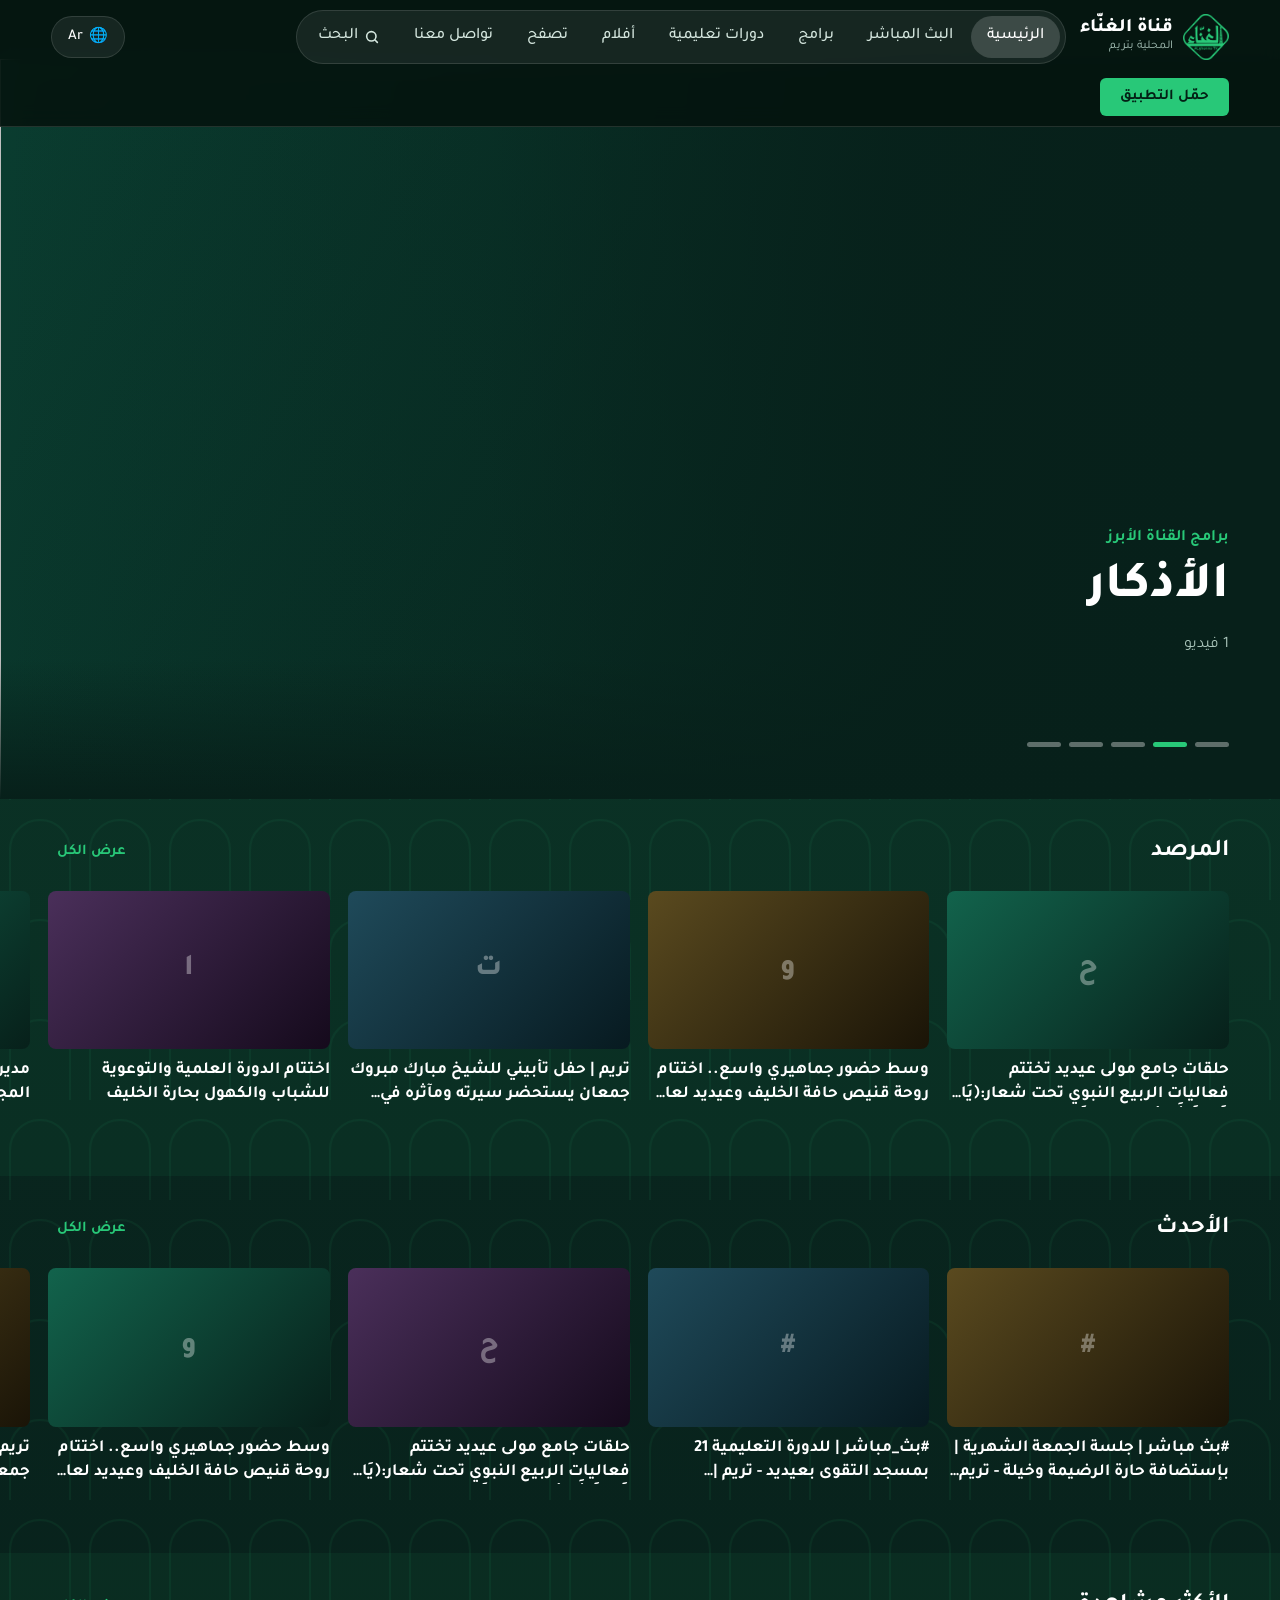
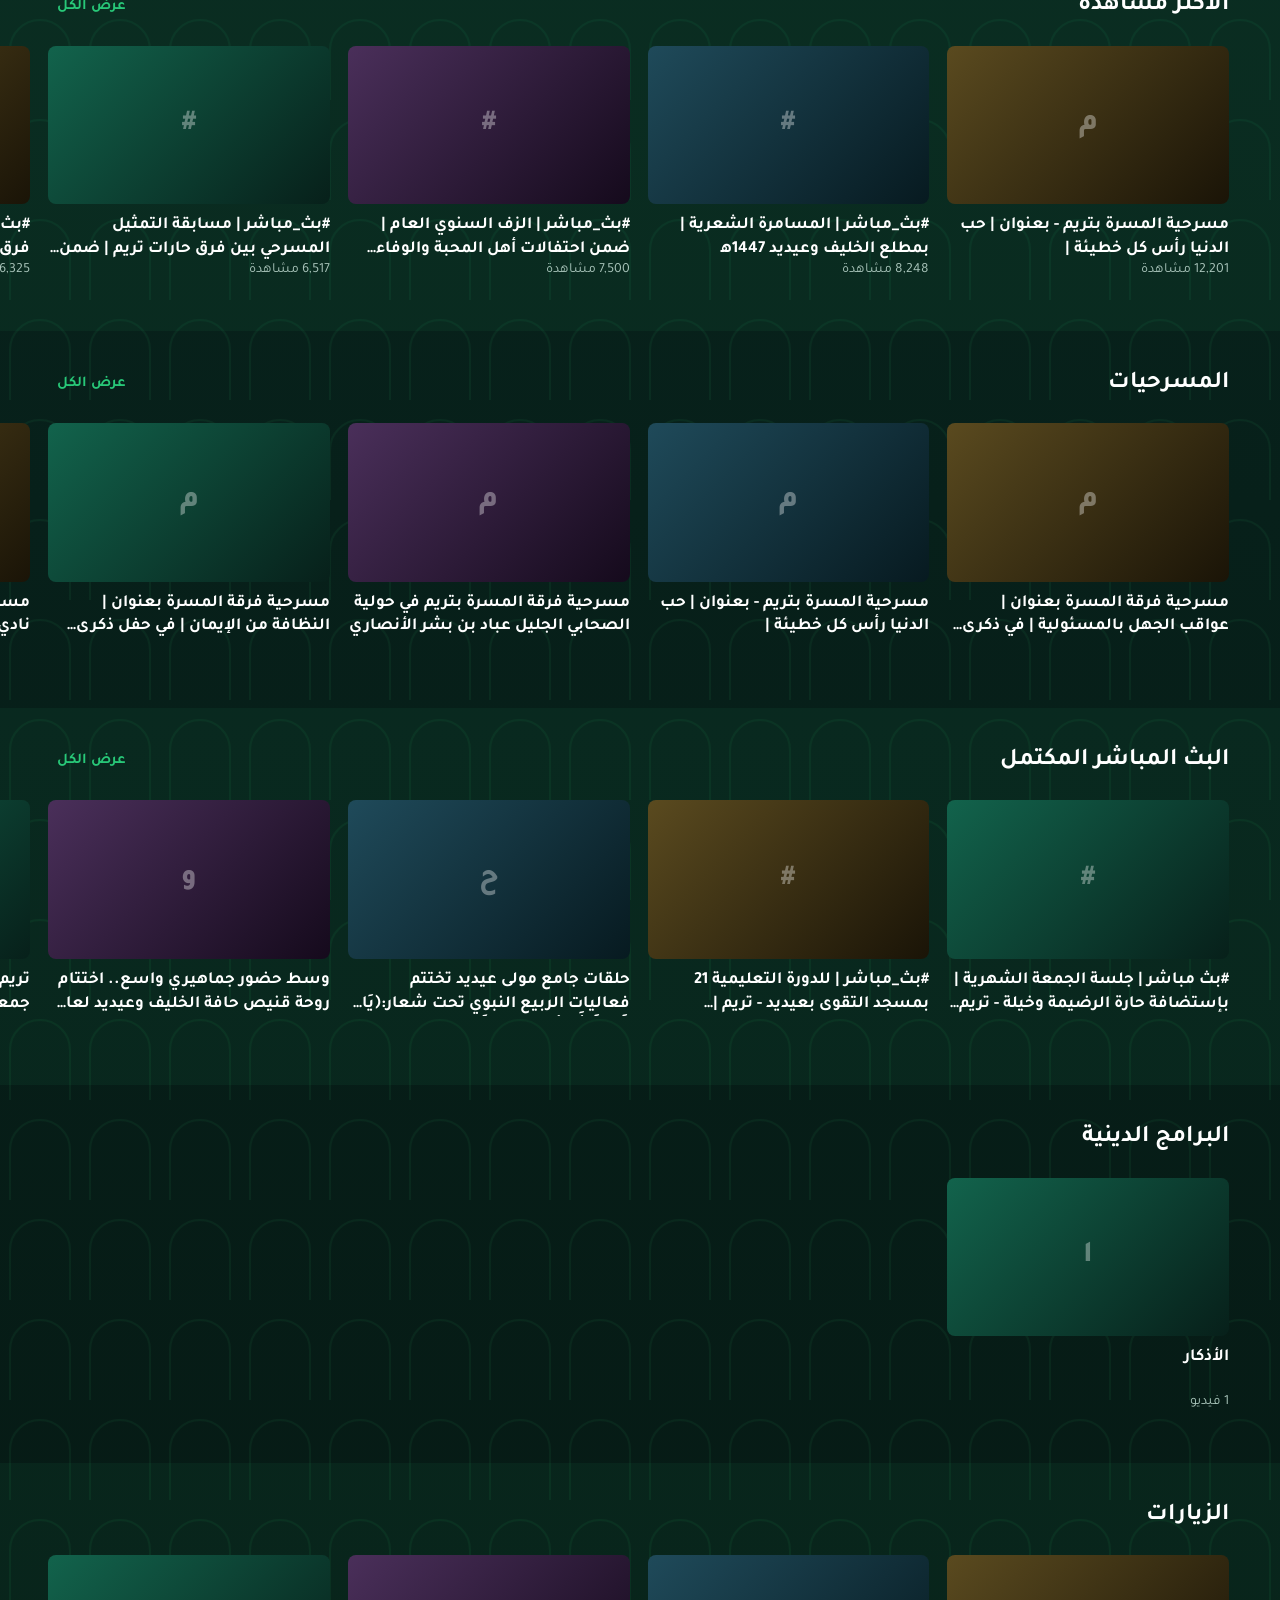
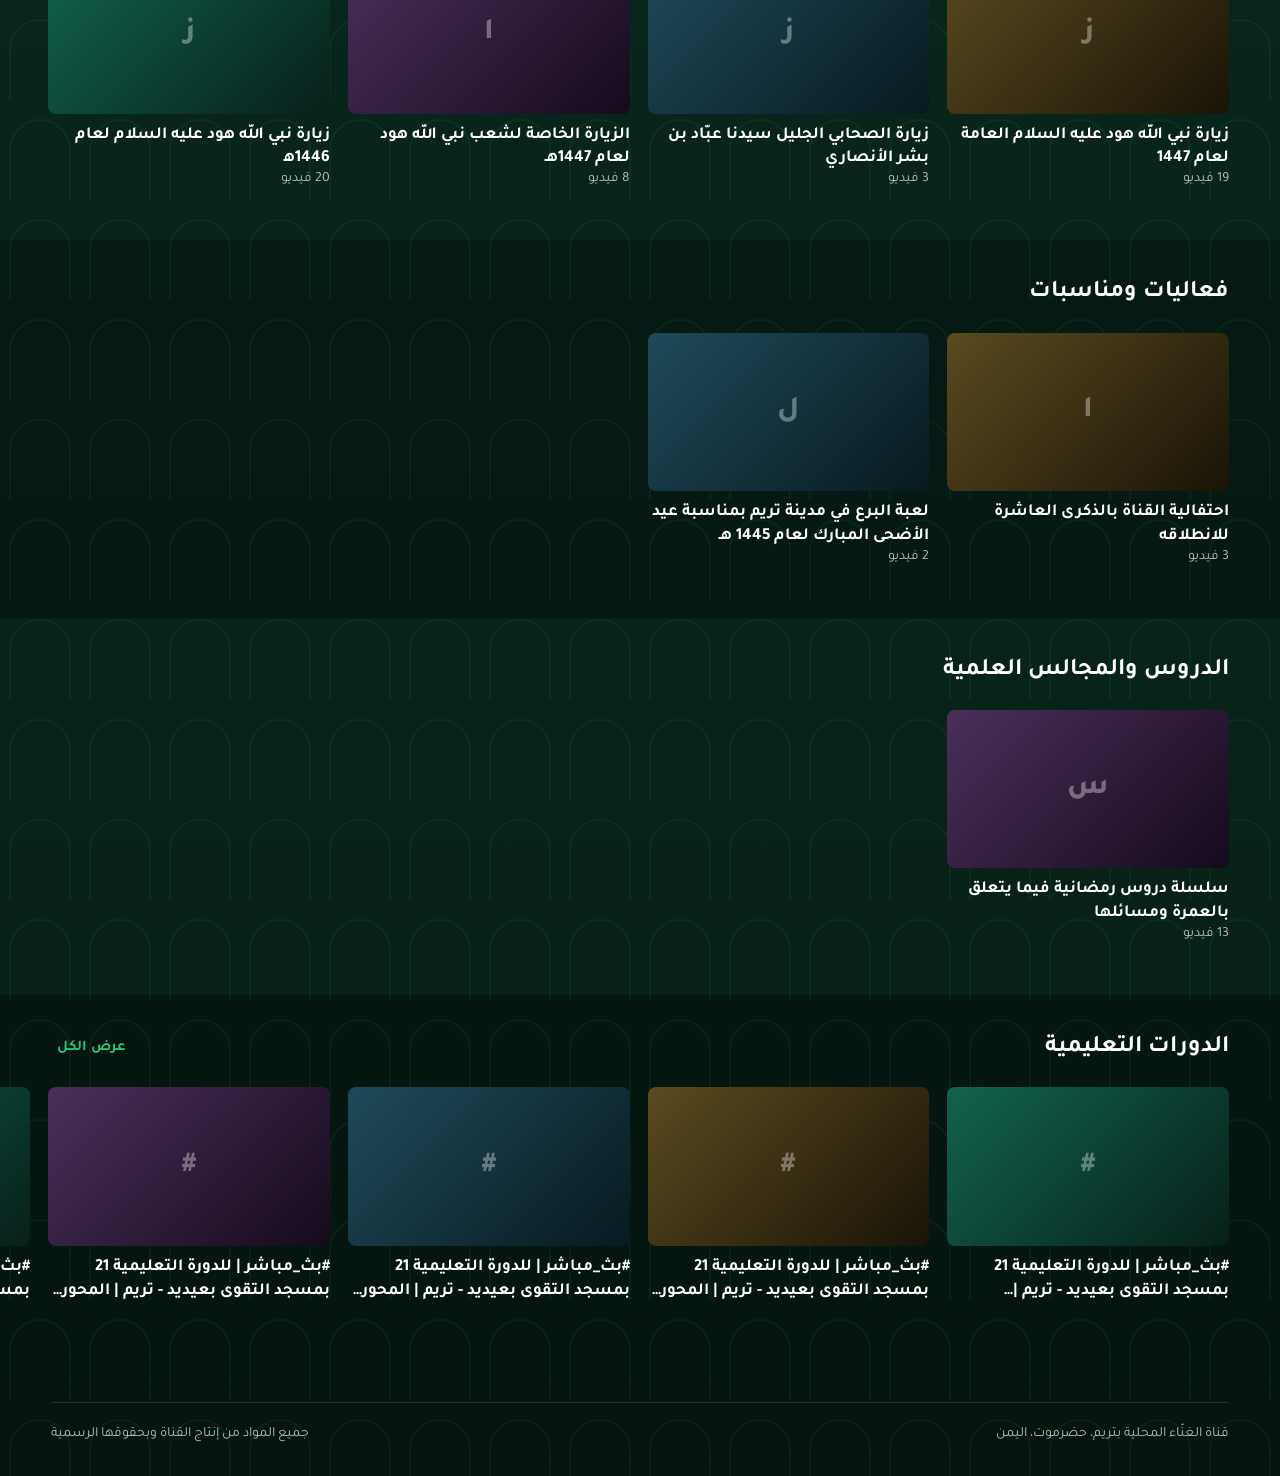
==== index.html @ 799c09f2 "Sync YouTube playlists" ====
<!DOCTYPE html>
<html lang="ar" dir="rtl">
<head>
<meta charset="utf-8">
<meta name="viewport" content="width=device-width, initial-scale=1, viewport-fit=cover">
<title>قناة الغنّاء المحلية بتريم | ياتريم وأهلها | Alghanna TV</title>
<meta name="description" content="الموقع الرسمي لقناة الغنّاء المحلية بتريم (Alghanna TV / alghannatv): بث مباشر ودروس ومجالس علمية وفعاليات من مدينة تريم بحضرموت، مع برنامج المرصد الأسبوعي وبرامج ودورات تعليمية وأفلام. ياتريم وأهلها.">
<meta name="keywords" content="قناة الغنّاء, قناة الغناء, الغناء, قناة الغنّاء المحلية بتريم, قناة الغناء المحلية بتريم, قناة الغناء المحلية, قناة تريم, تريم, ياتريم وأهلها, alghanna, alghannatv, Alghanna TV, tarim, tareem, Tarim Yemen, Hadramout">
<meta name="robots" content="index, follow, max-image-preview:large">
<meta name="theme-color" content="#07201a">
<link rel="canonical" href="https://alghanna-tv.pages.dev/">
<link rel="icon" type="image/png" href="favicon.png">
<link rel="apple-touch-icon" href="favicon.png">
 <link rel="manifest" href="manifest.webmanifest"><script>if("serviceWorker"in navigator)addEventListener("load",()=>navigator.serviceWorker.register("OneSignalSDKWorker.js").catch(()=>{}));</script>
<meta property="og:type" content="website"><meta property="og:site_name" content="قناة الغنّاء المحلية بتريم">
<meta property="og:title" content="قناة الغنّاء المحلية بتريم | ياتريم وأهلها | Alghanna TV"><meta property="og:description" content="الموقع الرسمي لقناة الغنّاء المحلية بتريم (Alghanna TV / alghannatv): بث مباشر ودروس ومجالس علمية وفعاليات من مدينة تريم بحضرموت، مع برنامج المرصد الأسبوعي وبرامج ودورات تعليمية وأفلام. ياتريم وأهلها.">
<meta property="og:url" content="https://alghanna-tv.pages.dev/"><meta property="og:image" content="https://alghanna-tv.pages.dev/og-image.png"><meta property="og:locale" content="ar_AR">
<meta name="twitter:card" content="summary_large_image"><meta name="twitter:title" content="قناة الغنّاء المحلية بتريم | ياتريم وأهلها | Alghanna TV"><meta name="twitter:description" content="الموقع الرسمي لقناة الغنّاء المحلية بتريم (Alghanna TV / alghannatv): بث مباشر ودروس ومجالس علمية وفعاليات من مدينة تريم بحضرموت، مع برنامج المرصد الأسبوعي وبرامج ودورات تعليمية وأفلام. ياتريم وأهلها."><meta name="twitter:image" content="https://alghanna-tv.pages.dev/og-image.png">
<script type="application/ld+json">{"@context": "https://schema.org", "@graph": [{"@type": "WebSite", "@id": "https://alghanna-tv.pages.dev/#site", "url": "https://alghanna-tv.pages.dev/", "name": "قناة الغنّاء المحلية بتريم", "alternateName": ["قناة الغناء", "قناة الغناء المحلية بتريم", "قناة الغنّاء", "Alghanna TV", "alghannatv", "alghanna", "قناة تريم"], "inLanguage": ["ar", "en", "id"]}, {"@type": "Organization", "@id": "https://alghanna-tv.pages.dev/#org", "name": "قناة الغنّاء المحلية بتريم", "alternateName": ["Alghanna TV", "alghannatv"], "url": "https://alghanna-tv.pages.dev/", "logo": "https://alghanna-tv.pages.dev/favicon.png", "description": "الموقع الرسمي لقناة الغنّاء المحلية بتريم (Alghanna TV / alghannatv): بث مباشر ودروس ومجالس علمية وفعاليات من مدينة تريم بحضرموت، مع برنامج المرصد الأسبوعي وبرامج ودورات تعليمية وأفلام. ياتريم وأهلها.", "address": {"@type": "PostalAddress", "addressLocality": "تريم", "addressRegion": "حضرموت", "addressCountry": "YE"}, "sameAs": ["https://www.youtube.com/@alghannachannel6146", "https://www.facebook.com/alghannatv/", "https://www.instagram.com/alghannatv", "https://telegram.me/alghannaTV"]}]}</script>
<link href="https://fonts.googleapis.com/css2?family=Tajawal:wght@400;500;700;800&display=swap" rel="stylesheet">
<style>
/* القيم الافتراضية. للتخصيص عدّل theme.css (يُحمَّل بعد هذا ويتغلّب عليه) */
:root{--bg:#07201a;--bg2:#0b2b23;--band:rgba(40,200,120,.06);--card:#0f352b;--tx:#fff;--mu:#a9c4ba;--ac:#28c878;--ac-tx:#032015;--ln:rgba(255,255,255,.12);
 --hero-image:none;--hero-glow:rgba(40,200,120,.28);--live-bg:linear-gradient(135deg,#0d4a3a,#07201a);
 --pattern:url("data:image/svg+xml,%3Csvg xmlns='http://www.w3.org/2000/svg' width='80' height='100'%3E%3Cpath d='M10 100V50a30 30 0 0 1 60 0v50' fill='none' stroke='%2328c878' stroke-opacity='.07' stroke-width='2'/%3E%3C/svg%3E");
 --f:"Tajawal","Segoe UI",Tahoma,sans-serif;color-scheme:dark;box-sizing:border-box;
 padding-top:env(safe-area-inset-top,0px);padding-bottom:env(safe-area-inset-bottom,0px)}
*,*::before,*::after{box-sizing:inherit}
html{scroll-padding-top:80px;scroll-behavior:smooth}
body{margin:0;color:var(--tx);font-family:var(--f);font-size:16px;line-height:1.6;background:var(--pattern),linear-gradient(180deg,var(--bg2),var(--bg) 45%,#05140f)}
a{color:inherit;text-decoration:none}button{font-family:var(--f)}
:focus-visible{outline:2px solid var(--ac);outline-offset:3px}
header{position:sticky;top:0;z-index:30;height:68px;display:flex;align-items:center;gap:28px;padding:0 4%;background:rgba(5,20,15,.9);backdrop-filter:blur(10px);border-bottom:1px solid var(--ln)}
.brand{display:flex;align-items:center;gap:10px}.brand img{height:46px;width:auto;display:block}
.brand b{display:block;font-weight:800;font-size:19px;line-height:1.1}.brand small{display:block;font-size:12px;color:var(--mu);line-height:1.3}
nav{display:flex;gap:24px;font-weight:500;margin-inline-start:12px}nav a{color:#d4e6de}nav a:hover{color:var(--ac)}
.sp{flex:1}
.btn{display:inline-flex;align-items:center;justify-content:center;gap:8px;height:46px;padding:0 28px;border-radius:6px;border:0;font-weight:700;font-size:16px;cursor:pointer;background:var(--ac);color:var(--ac-tx)}
.btn.alt{background:rgba(255,255,255,.16);color:#fff}.btn:hover{filter:brightness(1.1)}
header .btn{height:38px;padding:0 20px;font-size:15px}

.hero{position:relative;min-height:min(80vh,640px);margin-top:-68px;padding:130px 4% 70px;display:flex;align-items:center;justify-content:space-between;gap:40px;overflow:hidden;
 background:linear-gradient(90deg,rgba(7,32,26,.2),rgba(7,32,26,.92) 75%),var(--hero-image),radial-gradient(900px 520px at 20% 40%,var(--hero-glow),transparent 70%),linear-gradient(120deg,#0a3d30,var(--bg));background-size:cover;background-position:center}
.hero::after{content:"";position:absolute;inset:auto 0 0 0;height:140px;background:linear-gradient(transparent,var(--bg))}
.hero .in{position:relative;z-index:2;max-width:540px}
.kick{color:var(--ac);font-weight:700;margin-bottom:6px}
.hero h1{font-size:clamp(40px,6vw,70px);font-weight:800;line-height:1.1;margin:0 0 14px}
.meta{display:flex;flex-wrap:wrap;gap:8px 14px;color:var(--mu);margin-bottom:14px}.meta span+span::before{content:"|";margin-inline-end:14px;opacity:.5}
.hero p{color:#e4f0eb;font-size:18px;margin:0 0 26px}
.poster{position:relative;z-index:2;flex:0 0 min(46%,520px);aspect-ratio:16/9;border-radius:10px;overflow:hidden;border:1px solid var(--ln);box-shadow:0 20px 60px rgba(0,0,0,.45);background:linear-gradient(135deg,#12634c,#07201a);cursor:pointer;padding:0;display:block}
.poster img{width:100%;height:100%;object-fit:cover;display:block}

.sec{padding:34px 0;position:relative;z-index:3}.sec:nth-of-type(odd){background:var(--band)}
.sec h2{font-size:24px;font-weight:700;margin:0 4% 14px;display:flex;align-items:center;gap:14px}
.sec h2 button{margin-inline-start:auto;background:none;border:0;color:var(--ac);font-weight:700;font-size:15px;cursor:pointer}
.rail{position:relative}
.track{display:flex;gap:18px;overflow-x:auto;padding:6px 4% 14px;scroll-snap-type:x proximity;scrollbar-width:none}
.track::-webkit-scrollbar{display:none}
.track.all{flex-wrap:wrap;overflow:visible}
.card{flex:0 0 auto;width:272px;border:0;padding:0;background:none;color:inherit;text-align:right;cursor:pointer;scroll-snap-align:start}
.im{position:relative;display:block;aspect-ratio:16/9;border-radius:8px;overflow:hidden;background:var(--g,linear-gradient(135deg,#12634c,#07201a));display:flex;align-items:center;justify-content:center}
.im img{position:absolute;inset:0;width:100%;height:100%;object-fit:cover;transition:transform .3s}
.im em{position:relative;font-style:normal;font-size:30px;font-weight:800;opacity:.35}
.im::after{content:"▶  شاهد";position:absolute;inset:0;display:flex;align-items:center;justify-content:center;font-weight:700;font-size:17px;background:rgba(3,32,21,.62);opacity:0;transition:opacity .2s}
.card:hover .im img,.card:focus-visible .im img{transform:scale(1.07)}.card:hover .im::after,.card:focus-visible .im::after{opacity:1}
.card b{display:block;font-size:17px;font-weight:700;line-height:1.4;margin-top:10px;display:-webkit-box;-webkit-line-clamp:2;-webkit-box-orient:vertical;overflow:hidden}
.card small{color:var(--mu);font-size:14px}
.arrow{position:absolute;top:0;bottom:44px;width:4%;min-width:38px;border:0;background:rgba(5,20,15,.7);color:#fff;font-size:28px;cursor:pointer;z-index:4;opacity:0;transition:opacity .2s}
.rail:hover .arrow{opacity:1}.arrow.l{left:0}.arrow.r{right:0}.track.all~.arrow{display:none}

.liveBox{margin:0 4%;display:grid;grid-template-columns:1fr 1.2fr;gap:30px;align-items:center;padding:26px;border-radius:12px;background:var(--live-bg);border:1px solid var(--ln)}
.liveBox h2{margin:0 0 8px}.liveBox p{color:var(--mu);margin:0 0 18px}
.lv{aspect-ratio:16/9;border-radius:8px;overflow:hidden;background:#000;position:relative}.lv iframe{width:100%;height:100%;border:0}
.dot{display:inline-flex;align-items:center;gap:6px;font-weight:700;font-size:14px;color:#ff7b7b;margin-bottom:6px}.dot i{width:8px;height:8px;border-radius:50%;background:#ff4d4d}
.lvp{position:absolute;inset:0;display:flex;align-items:center;justify-content:center;border:0;color:#fff;font-weight:700;font-size:18px;cursor:pointer;background:linear-gradient(135deg,#12634c,#07201a)}

.info{margin:30px 4% 0;padding-top:30px;border-top:1px solid var(--ln);display:grid;grid-template-columns:1.3fr 1fr 1fr;gap:34px}
.info h3{font-size:18px;margin:0 0 12px}.info p{color:var(--mu);margin:0 0 10px;max-width:34em}.info a{display:block;color:#d4e6de;padding:3px 0}.info a:hover{color:var(--ac)}
.tag{font-size:22px;font-weight:800;color:var(--ac);margin-bottom:8px}
footer{margin:30px 4% 0;padding:20px 0 30px;border-top:1px solid var(--ln);color:var(--mu);font-size:14px;display:flex;justify-content:space-between;gap:10px;flex-wrap:wrap}
dialog{width:min(960px,94vw);padding:0;border:0;border-radius:10px;background:#0b241d;color:#fff}dialog::backdrop{background:rgba(0,0,0,.82)}
.dh{display:flex;justify-content:space-between;align-items:center;padding:10px 18px;font-weight:700}.dh button{background:none;border:0;color:#fff;font-size:28px;cursor:pointer}
.fr{aspect-ratio:16/9;background:#000}.fr iframe{width:100%;height:100%;border:0}.dn{padding:12px 18px;font-size:14px;color:var(--mu)}.dn a{color:var(--ac)}
@media(max-width:820px){nav{display:none}header{gap:12px}
 .hero{flex-direction:column-reverse;align-items:stretch;padding-top:100px;min-height:0;gap:22px}.poster{flex:none;width:100%}
 .card{width:216px}.arrow{display:none}.liveBox{grid-template-columns:1fr;padding:18px}.info{grid-template-columns:1fr}}
@media(prefers-reduced-motion:reduce){*{transition:none!important;animation:none!important}}
/* ===== v3: header pill, hero carousel, routes ===== */
:root{--hh:68px}
[hidden]{display:none!important}
header{height:auto;min-height:var(--hh);flex-wrap:wrap;gap:14px;padding-block:10px}
.pill{display:flex;align-items:center;gap:2px;padding:5px;border-radius:999px;background:rgba(255,255,255,.07);border:1px solid var(--ln);margin:0}
.pill a{display:flex;align-items:center;gap:6px;padding:8px 16px;border-radius:999px;color:#d4e6de;font-weight:500;font-size:16px;white-space:nowrap}
.pill a.on{background:rgba(255,255,255,.17);color:#fff}.pill a:hover{color:var(--ac)}.pill a.on:hover{color:#fff}
.pill svg{width:16px;height:16px}
.round{height:42px;padding:0 16px;border-radius:999px;border:1px solid var(--ln);background:rgba(255,255,255,.07);color:#fff;font:500 15px var(--f);cursor:pointer;display:inline-flex;align-items:center;gap:6px}
.round.w{background:#fff;color:#0b1f19;font-weight:700;border-color:#fff}
.lang{position:relative}.lang ul{position:absolute;inset-inline-end:0;top:48px;margin:0;padding:6px;list-style:none;background:#0b241d;border:1px solid var(--ln);border-radius:12px;min-width:150px;z-index:40}
.lang li button{width:100%;text-align:start;background:none;border:0;color:#fff;padding:8px 12px;border-radius:8px;font:500 15px var(--f);cursor:pointer}.lang li button:hover{background:rgba(255,255,255,.1)}
.hero{display:block;padding:0;min-height:min(88vh,740px);margin-top:calc(-1*var(--hh));overflow:hidden;background:var(--bg)}
.sl{position:absolute;inset:0;opacity:0;transition:opacity .9s;pointer-events:none}.sl.on{opacity:1;pointer-events:auto}
.sl .bg{position:absolute;inset:0;background:linear-gradient(120deg,#0a3d30,var(--bg)) center/cover}
.sl .bg img{width:100%;height:100%;object-fit:cover;object-position:center 25%}
.sl::before{content:"";position:absolute;inset:0;z-index:1;background:linear-gradient(to left,var(--bg) 4%,rgba(7,32,26,.88) 30%,rgba(7,32,26,.25) 62%,transparent)}
[dir=ltr] .sl::before{background:linear-gradient(to right,var(--bg) 4%,rgba(7,32,26,.88) 30%,rgba(7,32,26,.25) 62%,transparent)}
.sl .in{position:absolute;inset-inline-start:4%;bottom:17%;z-index:2;max-width:580px}
.sl h2{font-size:clamp(28px,4vw,54px);font-weight:800;line-height:1.2;margin:0 0 14px;display:-webkit-box;-webkit-line-clamp:3;-webkit-box-orient:vertical;overflow:hidden}
.dots{position:absolute;bottom:7%;inset-inline-start:4%;display:flex;gap:8px;z-index:4}
.dots button{width:34px;height:5px;border:0;border-radius:3px;background:rgba(255,255,255,.35);cursor:pointer;padding:0}.dots button.on{background:var(--ac)}
.card{width:clamp(272px,22vw,640px)}
.card b{font-size:clamp(17px,1.15vw,22px)}
[dir=ltr] .card{text-align:left}
.arrow.pv{inset-inline-start:0}.arrow.nx{inset-inline-end:0}
.empty{margin:60px 4%;color:var(--mu);font-size:18px}
.sbox{margin:30px 4% 10px}.sbox input{width:100%;max-width:720px;height:54px;border-radius:999px;border:1px solid var(--ln);background:rgba(255,255,255,.08);color:#fff;padding:0 24px;font:500 18px var(--f)}
.liveBox.playing{grid-template-columns:1fr;padding:0;border:0;background:none}.liveBox.playing .lt{display:none}
.lv video{width:100%;height:100%;background:#000;display:block}
.lvx{position:absolute;top:10px;inset-inline-end:10px;z-index:3;width:38px;height:38px;border-radius:50%;border:0;background:rgba(0,0,0,.6);color:#fff;font-size:22px;cursor:pointer}
.lvm{position:absolute;inset:0;display:flex;flex-direction:column;gap:12px;align-items:center;justify-content:center;text-align:center;padding:20px}
.page{min-height:60vh;padding-top:10px}
@media(max-width:820px){:root{--hh:118px}
 header{padding-inline:3%}.pill{order:5;width:100%;overflow-x:auto;scrollbar-width:none}.pill::-webkit-scrollbar{display:none}.pill a{padding:8px 13px;font-size:15px}
 .sl .in{bottom:20%;max-width:92%}.hero{min-height:84vh}.card{width:min(78vw,340px)}
 .sl::before{background:linear-gradient(to top,var(--bg) 6%,rgba(7,32,26,.8) 40%,rgba(7,32,26,.2) 75%,transparent)}
 [dir=ltr] .sl::before{background:linear-gradient(to top,var(--bg) 6%,rgba(7,32,26,.8) 40%,rgba(7,32,26,.2) 75%,transparent)}}
.track{scroll-padding-inline:4%}
@media(max-width:820px){header .btn{height:36px;padding:0 12px;font-size:14px}.round{height:36px;padding:0 12px;font-size:14px}.brand img{height:38px}.brand b{font-size:17px}}

.card b{min-height:2.8em}.card small{display:block;min-height:1.5em}
.sr{position:absolute;width:1px;height:1px;overflow:hidden;clip:rect(0 0 0 0);white-space:nowrap}
.lvl{display:none;grid-column:1/-1;font-size:14px;color:var(--mu);text-align:center;padding:10px}.liveBox.playing .lvl{display:block}
.cwrap{flex:0 0 auto;position:relative}.cwrap.hid{opacity:.4}
.ac{position:absolute;top:8px;inset-inline-start:8px;display:flex;gap:6px;z-index:6}
.ac button,.rb button{border:0;border-radius:8px;padding:5px 10px;background:rgba(0,0,0,.72);color:#fff;font:600 14px var(--f);cursor:pointer}.ac button:hover,.rb button:hover{background:var(--ac);color:#032015}
.rb{display:flex;gap:8px;flex-wrap:wrap;margin-inline-start:12px}.rb button{background:rgba(255,255,255,.14)}
#ab{position:fixed;bottom:0;inset-inline:0;z-index:60;display:flex;gap:10px;align-items:center;flex-wrap:wrap;padding:10px 4%;background:#031510;border-top:2px solid var(--ac)}
#ab .btn{height:38px;padding:0 16px;font-size:14px}#abs{color:#ffd479;font-size:14px}body.adm{padding-bottom:70px}
#ed{width:min(520px,92vw);border:1px solid var(--ln);border-radius:14px;background:#0b241d;color:#fff;padding:20px}#ed::backdrop{background:rgba(0,0,0,.7)}
#ed h3{margin:0 0 14px;font-size:20px}#ed label{display:block;font-size:14px;color:var(--mu);margin-bottom:12px}
#ed input,#ed select{display:block;width:100%;margin-top:5px;height:42px;border-radius:8px;border:1px solid var(--ln);background:rgba(255,255,255,.08);color:#fff;padding:0 12px;font:500 16px var(--f)}#ed select option{color:#000}
#ed .eb{display:flex;gap:10px;flex-wrap:wrap;margin-top:8px}#ed .btn{height:40px;padding:0 18px;font-size:15px}
</style>
<link rel="stylesheet" href="theme.css"><script src="mobile.js" defer></script>
</head>
<body>
<noscript><p>الموقع الرسمي لقناة الغنّاء المحلية بتريم (Alghanna TV / alghannatv): بث مباشر ودروس ومجالس علمية وفعاليات من مدينة تريم بحضرموت، مع برنامج المرصد الأسبوعي وبرامج ودورات تعليمية وأفلام. ياتريم وأهلها.</p><p><a href="https://www.youtube.com/@alghannachannel6146">YouTube</a> · <a href="https://www.facebook.com/alghannatv/">Facebook</a> · <a href="https://telegram.me/alghannaTV">Telegram</a></p></noscript>
<h1 class="sr">قناة الغنّاء المحلية بتريم - ياتريم وأهلها - Alghanna TV</h1>
<header>
  <a class="brand" href="#home"><img src="[data-uri]" alt="logo"><span><b data-i="b1">قناة الغنّاء</b><small data-i="b2">المحلية بتريم</small></span></a>
  <nav class="pill" id="nav">
    <a href="#home" data-r="home" data-i="home">الرئيسية</a><a href="#live" data-r="live" data-i="live">البث المباشر</a><a href="#programs" data-r="programs" data-i="programs">برامج</a><a href="#courses" data-r="courses" data-i="courses">دورات تعليمية</a><a href="#movies" data-r="movies" data-i="movies">أفلام</a><a href="#browse" data-r="browse" data-i="browse">تصفح</a><a href="#contact" data-r="contact" data-i="contact">تواصل معنا</a>
    <a href="#search" data-r="search"><svg viewBox="0 0 24 24" fill="none" stroke="currentColor" stroke-width="2.4" stroke-linecap="round"><circle cx="11" cy="11" r="7"/><path d="M20 20l-3.5-3.5"/></svg><span data-i="search">البحث</span></a>
  </nav>
  <span class="sp"></span>
  <div class="lang"><button class="round" id="lg" aria-haspopup="true">🌐 <span id="lgn">Ar</span></button>
    <ul id="lm" hidden><li><button data-l="ar">العربية</button></li><li><button data-l="en">English</button></li><li><button data-l="id">Bahasa Indonesia</button></li></ul></div>
  <span id="auth" hidden><button class="round" data-i="login">تسجيل الدخول</button> <button class="round w" data-i="subscribe">اشترك الآن</button></span>
  <a class="btn" href="https://play.google.com/store/apps/details?id=com.codeyemen.alghannatv&hl=ar" target="_blank" rel="noopener" data-i="app">حمّل التطبيق</a>
</header>

<section class="hero" id="hero" data-r="home"><div id="slides"></div><div class="dots" id="dots"></div></section>

<section class="sec page" data-r="live" id="live"><div class="liveBox" id="lb">
  <div class="lt"><div class="dot"><i></i><span data-i="liveTag">مباشر</span></div><h2 data-i="liveT">البث المباشر</h2><p data-i="liveD">الدروس والمجالس العلمية وفعاليات تريم، لحظة بلحظة على قناة الغنّاء.</p>
    <button class="btn" id="lw" data-i="watchLive">شاهد البث</button> <a class="btn alt" id="ly" target="_blank" rel="noopener" data-i="onYT">على يوتيوب</a></div>
  <div class="lv" id="lv"></div><a class="lvl" id="lvl" target="_blank" rel="noopener" data-i="liveOpen">إن لم يظهر البث، افتحه في صفحة مستقلة</a></div></section>

<section class="sec page" data-r="search" id="sbx"><div class="sbox"><input id="q" type="search" autocomplete="off"></div></section>
<main id="rows"></main>

<div class="info page" id="info" data-r="contact">
  <div><div class="tag" data-i="tag">ياتريم وأهلها</div><p data-i="about1">قناة الغنّاء المحلية بتريم. دروس ومجالس علمية بالتنسيق مع دار المصطفى للدراسات الإسلامية، وتغطية لفعاليات المدينة وبرامج من إنتاج القناة.</p><p data-i="about2">نبثّ أيضًا على التلفاز عبر Local Spyder TV.</p></div>
  <div><h3 data-i="follow">تابعنا</h3>
    <a href="https://www.youtube.com/@alghannachannel6146" target="_blank" rel="noopener">YouTube</a>
    <a href="https://www.facebook.com/alghannatv/" target="_blank" rel="noopener">Facebook</a>
    <a href="https://www.instagram.com/alghannatv" target="_blank" rel="noopener">Instagram</a>
    <a href="https://telegram.me/alghannaTV" target="_blank" rel="noopener">Telegram</a>
    <a href="https://chat.whatsapp.com/JVVqboT6bhz6pdxI7RuvCv" target="_blank" rel="noopener">WhatsApp</a></div>
  <div><h3 data-i="contact">تواصل معنا</h3><a href="tel:+967772299868" dir="ltr" style="text-align:start">+967 772 299 868</a><a href="tel:+967774731275" dir="ltr" style="text-align:start">+967 774 731 275</a>
    <a href="https://play.google.com/store/apps/details?id=com.codeyemen.alghannatv&hl=ar" target="_blank" rel="noopener">Google Play</a></div>
</div>
<footer><span data-i="foot1">قناة الغنّاء المحلية بتريم، حضرموت، اليمن</span><span data-i="foot2">جميع المواد من إنتاج القناة وبحقوقها الرسمية</span></footer>
<dialog id="ed"></dialog>
<dialog id="dlg"><div class="dh"><span id="dt"></span><button id="dx" aria-label="close">×</button></div><div class="fr" id="fr"></div><div class="dn"><a id="dl" href="#" target="_blank" rel="noopener">YouTube</a></div></dialog>

<script>
var CH="UCBckgHr1PZLl1SML8eCWoIA",HANDLE="https://www.youtube.com/@alghannachannel6146";
/* ===== إعدادات سهلة التعديل ===== */
var LIVE_HLS="https://lbgo.bozztv.com/ssh101/ssh101/414267/playlist.m3u8"; /* رابط البث المباشر */
var SHOW_AUTH=false; /* true لإظهار أزرار تسجيل الدخول/الاشتراك (لا تعمل قبل ربط خدمة تسجيل) */
var FEATURED_COUNT=5,SLIDE_MS=5000;
var LIVE_MODE="iframe"; /* iframe = صفحة البث الجديدة | hls = مشغّل m3u8 مباشر */
var LIVE_PAGE="https://ssh101.com/live/414267";
var REPO="alselselah7-ai/alghanna-tv",BRANCH="main",OV_PATH="overrides.json"; /* مستودع الموقع وملف التعديلات اليدوية */
/* تملؤها المزامنة تلقائيًا. لا تعدّلها يدويًا */
var YTV=/*YT_VIDEOS*/{"newest":[{"id":"m20DJlqjuVY","t":"#بث مباشر | جلسة الجمعة الشهرية | بإستضافة حارة الرضيمة وخيلة - تريم 17 - جمادى الأخرة - 1448ه‍","at":"2026-11-28T04:59:54Z","w":226,"lv":true},{"id":"OE0JP9b9cd0","t":"#بث_مباشر | للدورة التعليمية 21 بمسجد التقوى بعيديد - تريم | استضافة: السيد/ محمد المشهور.","at":"2026-11-28T03:37:54Z","w":524,"lv":true},{"id":"Ik5x0EC29-Y","t":"حلقات جامع مولى عيديد تختتم فعاليات الربيع النبوي تحت شعار:﴿يَا قَوْمَنَا أَجِيبُوا دَاعِيَ اللَّهِ﴾","at":"2026-11-27T14:37:19Z","w":30,"lv":true},{"id":"tP7zMelSeCQ","t":"وسط حضور جماهيري واسع.. اختتام روحة قنيص حافة الخليف وعيديد لعام 2026م.","at":"2026-11-27T14:34:44Z","w":33,"lv":true},{"id":"T9buiQXIw_8","t":"تريم | حفل تأبيني للشيخ مبارك مبروك جمعان يستحضر سيرته ومآثره في خدمة المجتمع","at":"2026-11-27T14:33:14Z","w":47,"lv":true},{"id":"F8N_3tp3akU","t":"اختتام الدورة العلمية والتوعوية للشباب والكهول بحارة الخليف","at":"2026-11-27T14:30:17Z","w":19,"lv":true},{"id":"HoKUKEJ6sK0","t":"#بث_مباشر| مجلس قراءة السيرة النبوية | من دار المصطفى بتريم 16 - جمادى الأخرة - 1448هـ","at":"2026-11-27T04:47:31Z","w":621,"lv":true},{"id":"t1WTrAEagQ8","t":"#بث_مباشر | للدورة التعليمية 21 بمسجد التقوى بعيديد - تريم | استضافة: الشيخ/ طلال كنج الاسترالي","at":"2026-11-26T03:33:20Z","w":546,"lv":true},{"id":"1Kd5Fxu7n8s","t":"#بث_مباشر | للدورة التعليمية 21 بمسجد التقوى بعيديد - تريم | المحور الخامس : الدكتور عمر باغوث","at":"2026-11-25T03:42:25Z","w":730,"lv":true},{"id":"islx-nwnRD8","t":"مدير عام تريم يدشّن المخيم الطبي المجاني للوقاية من السكري وارتفاع ضغط الدم وأمراض القلب","at":"2026-11-25T03:19:21Z","w":47,"lv":false},{"id":"ZE4BpIz_EmI","t":"الملتقى الطلابي بدار الزهراء… خطر الغيبة وأثر النصيحة في المجتمع","at":"2026-11-25T03:16:47Z","w":41,"lv":false},{"id":"eLKfD5KWu9w","t":"#بث_مباشر | جلسة الإثنين الاسبوعية | درس التفسير 13 - جمادى الأخرة - 1448هـ","at":"2026-11-24T14:36:44Z","w":210,"lv":true},{"id":"dVXO1DT-q4k","t":"#بث_مباشر | للدورة التعليمية 21 بمسجد التقوى بعيديد - تريم | المحور الخامس : مجموعة السلسة","at":"2026-11-24T03:41:36Z","w":557,"lv":true},{"id":"qeQXhCsNgIk","t":"#بث_مباشر | للدورة التعليمية 21 بمسجد التقوى بعيديد - تريم | المحور الخامس : مجموعة السلسة","at":"2026-11-23T04:08:20Z","w":1107,"lv":true},{"id":"_SoLLbC7Kc0","t":"#بث_مباشر | للدورة التعليمة 21 بمسجد التقوى بعيديد - تريم | استضافة: الداعية زكي صبيح","at":"2026-11-23T03:06:33Z","w":224,"lv":true},{"id":"8P6RcGsBnc0","t":"#بث_مباشر | جلسة الإثنين الاسبوعية | درس التفسير 6 - جمادى الأخرة - 1448هـ","at":"2026-11-23T03:05:30Z","w":473,"lv":true},{"id":"iqQKRVnTEKU","t":"#بث_مباشر (درس قبس النور المبين من إحياء علوم الدين) للعلامة الحبيب عمر بن حفيظ","at":"2026-11-23T03:05:24Z","w":71,"lv":true},{"id":"yuzOR2koCy0","t":"#بث_مباشر | للدورة التعليمية 21 بمسجد التقوى بعيديد - تريم | المحور الخامس: الداعية علوي المشهور","at":"2026-11-23T03:05:01Z","w":29,"lv":true},{"id":"lcv_lCZocw8","t":"#بث_مباشر | للدورة التعليمية 21 بمسجد التقوى بعيديد - تريم | المحور الخامس: الداعية علوي المشهور","at":"2026-11-21T15:26:56Z","w":283,"lv":true},{"id":"uk5L69EgEd8","t":"#بث_مباشر| مجلس قراءة السيرة النبوية | من دار المصطفى بتريم 9 - جمادى الأخرة - 1448هـ","at":"2026-11-20T04:36:40Z","w":706,"lv":true}],"top":[{"id":"AXDZCtMbSIg","t":"مسرحية المسرة بتريم - بعنوان | حب الدنيا رأس كل خطيئة |","at":"2025-07-23T18:00:09Z","w":12201,"lv":false},{"id":"buGCzPTClFI","t":"#بث_مباشر | المسامرة الشعرية | بمطلع الخليف وعيديد 1447ه‍","at":"2026-05-29T11:58:29Z","w":8248,"lv":true},{"id":"ZxDvh-rkcbw","t":"#بث_مباشر | الزف السنوي العام | ضمن احتفالات أهل المحبة والوفاء بدار المصطفى 1448هـ","at":"2026-09-08T02:58:26Z","w":7500,"lv":true},{"id":"lVdxWGxkj9U","t":"#بث_مباشر | مسابقة التمثيل المسرحي بين فرق حارات تريم | ضمن احتفالات اهل المحبة والوفاء بدار المصطفى","at":"2026-09-06T10:03:03Z","w":6517,"lv":true},{"id":"sLRwYazVxrQ","t":"#بث_مباشر | مسابقة الإنشاد بين فرق حارات تريم | ضمن احتفالات اهل المحبة والوفاء بدار المصطفى 1448هـ","at":"2026-09-07T09:21:47Z","w":6325,"lv":true},{"id":"6JbvcyPsDKs","t":"مسرحية فرقة المسرة بتريم في حولية الصحابي الجليل عباد بن بشر الأنصاري","at":"2025-07-12T13:00:06Z","w":6190,"lv":true},{"id":"PTmxa5-7Dvg","t":"مسرحية فرقة المسرة للتمثيل بمناسبة تتويج نادي البرق بتريم بطلاً لبطولة كأس حضرموت","at":"2024-11-09T17:30:06Z","w":6175,"lv":true},{"id":"R3owCrwBxjw","t":"مسرحية فرقة المسرة بعنوان | عواقب الجهل بالمسئولية | في ذكرى الفقبد الممثل صالح علي بريك","at":"2025-07-31T13:00:06Z","w":5350,"lv":true},{"id":"vuWYIkmbVyI","t":"مسرحية فرقة المسرة بعنوان | النظافة من الإيمان | في حفل ذكرى الهجرة النبوية وذكرى افتتاح دار المصطفى","at":"2025-07-01T13:00:06Z","w":4855,"lv":true},{"id":"lSOnd9S3tIE","t":"الآن عرض أول وحصري (لقاءات من السوق) في شعب نبي الله هود عليه السلام لعام 1446هـ","at":"2025-02-08T23:48:53Z","w":4529,"lv":true},{"id":"rlQw4VkbMQY","t":"#بث_مباشر مجلس الوعظ والتذكير في ( زيارة الشيخ أبي بكر بن سالم ) في شعب نبي الله هود عليه السلام","at":"2025-02-09T21:02:42Z","w":4205,"lv":true},{"id":"XSKEhZHWIXM","t":"فيلم بعنوان | الإدمان المفرط على مواقع التواصل الإجتماعي | مشاركة فريق الأصدقاء بعيديد","at":"2026-02-26T16:00:06Z","w":4196,"lv":true},{"id":"RCPiggs39i0","t":"#بث_مباشر |للزواج الجماعي الرابع | بدار المصطفى بتريم - السمر","at":"2026-04-01T09:48:03Z","w":4157,"lv":true},{"id":"HzbD8xvqGZ8","t":"#بث_مباشر | مجلس البردة السنوي لحارات تريم | ولوحة انشادية بعنوان: رسول الله حب لايفنى - 1448هـ","at":"2026-08-15T07:33:27Z","w":4030,"lv":true},{"id":"9mPYzLvas_Q","t":"#بث_مباشر | تغطية خاصة ليوم عرفة | خطبة يوم عرفة - حلقة خاصة - لقاءات ميدانية - جلسة التعريف","at":"2026-05-26T15:35:18Z","w":3779,"lv":true},{"id":"hFZ5udymKG4","t":"#بث_مباشر | المسامرة الشعرية للمطلع السنوي بحافة قسم | تريم - 1447هـ","at":"2026-06-03T15:53:27Z","w":3469,"lv":true},{"id":"6mUBBYooRzU","t":"فيلم بعنوان | اللباس الغير محتشم | مشاركة فريق الأهلي بعيديد","at":"2026-02-24T16:00:06Z","w":3398,"lv":true},{"id":"uIt0fhnSOKQ","t":"#بث_مباشر(من شعب نبي الله هود عليه السلام ) الجلسة الدعوية الخامسة 8 - شعبان - 1447هـ","at":"2026-01-28T06:02:26Z","w":3298,"lv":true},{"id":"tjiE_wCk6jw","t":"#بث_مباشر | للمسامرة الشعرية | للمطلع السنوي لحافة السحيل والخليف _ تريم 1447ه‍","at":"2026-06-05T12:00:54Z","w":3208,"lv":true},{"id":"uqIz5g19kBU","t":"المسامرة الشعرية (بمطلع حافة الخليف وعيديد) تريم - حضرموت @alghannachannel6146","at":"2024-11-02T17:18:59Z","w":3204,"lv":false}],"lives":[{"id":"m20DJlqjuVY","t":"#بث مباشر | جلسة الجمعة الشهرية | بإستضافة حارة الرضيمة وخيلة - تريم 17 - جمادى الأخرة - 1448ه‍","at":"2026-11-28T04:59:54Z","w":226,"lv":true},{"id":"OE0JP9b9cd0","t":"#بث_مباشر | للدورة التعليمية 21 بمسجد التقوى بعيديد - تريم | استضافة: السيد/ محمد المشهور.","at":"2026-11-28T03:37:54Z","w":524,"lv":true},{"id":"Ik5x0EC29-Y","t":"حلقات جامع مولى عيديد تختتم فعاليات الربيع النبوي تحت شعار:﴿يَا قَوْمَنَا أَجِيبُوا دَاعِيَ اللَّهِ﴾","at":"2026-11-27T14:37:19Z","w":30,"lv":true},{"id":"tP7zMelSeCQ","t":"وسط حضور جماهيري واسع.. اختتام روحة قنيص حافة الخليف وعيديد لعام 2026م.","at":"2026-11-27T14:34:44Z","w":33,"lv":true},{"id":"T9buiQXIw_8","t":"تريم | حفل تأبيني للشيخ مبارك مبروك جمعان يستحضر سيرته ومآثره في خدمة المجتمع","at":"2026-11-27T14:33:14Z","w":47,"lv":true},{"id":"F8N_3tp3akU","t":"اختتام الدورة العلمية والتوعوية للشباب والكهول بحارة الخليف","at":"2026-11-27T14:30:17Z","w":19,"lv":true},{"id":"HoKUKEJ6sK0","t":"#بث_مباشر| مجلس قراءة السيرة النبوية | من دار المصطفى بتريم 16 - جمادى الأخرة - 1448هـ","at":"2026-11-27T04:47:31Z","w":621,"lv":true},{"id":"t1WTrAEagQ8","t":"#بث_مباشر | للدورة التعليمية 21 بمسجد التقوى بعيديد - تريم | استضافة: الشيخ/ طلال كنج الاسترالي","at":"2026-11-26T03:33:20Z","w":546,"lv":true},{"id":"1Kd5Fxu7n8s","t":"#بث_مباشر | للدورة التعليمية 21 بمسجد التقوى بعيديد - تريم | المحور الخامس : الدكتور عمر باغوث","at":"2026-11-25T03:42:25Z","w":730,"lv":true},{"id":"eLKfD5KWu9w","t":"#بث_مباشر | جلسة الإثنين الاسبوعية | درس التفسير 13 - جمادى الأخرة - 1448هـ","at":"2026-11-24T14:36:44Z","w":210,"lv":true},{"id":"dVXO1DT-q4k","t":"#بث_مباشر | للدورة التعليمية 21 بمسجد التقوى بعيديد - تريم | المحور الخامس : مجموعة السلسة","at":"2026-11-24T03:41:36Z","w":557,"lv":true},{"id":"qeQXhCsNgIk","t":"#بث_مباشر | للدورة التعليمية 21 بمسجد التقوى بعيديد - تريم | المحور الخامس : مجموعة السلسة","at":"2026-11-23T04:08:20Z","w":1107,"lv":true},{"id":"_SoLLbC7Kc0","t":"#بث_مباشر | للدورة التعليمة 21 بمسجد التقوى بعيديد - تريم | استضافة: الداعية زكي صبيح","at":"2026-11-23T03:06:33Z","w":224,"lv":true},{"id":"8P6RcGsBnc0","t":"#بث_مباشر | جلسة الإثنين الاسبوعية | درس التفسير 6 - جمادى الأخرة - 1448هـ","at":"2026-11-23T03:05:30Z","w":473,"lv":true},{"id":"iqQKRVnTEKU","t":"#بث_مباشر (درس قبس النور المبين من إحياء علوم الدين) للعلامة الحبيب عمر بن حفيظ","at":"2026-11-23T03:05:24Z","w":71,"lv":true},{"id":"yuzOR2koCy0","t":"#بث_مباشر | للدورة التعليمية 21 بمسجد التقوى بعيديد - تريم | المحور الخامس: الداعية علوي المشهور","at":"2026-11-23T03:05:01Z","w":29,"lv":true},{"id":"lcv_lCZocw8","t":"#بث_مباشر | للدورة التعليمية 21 بمسجد التقوى بعيديد - تريم | المحور الخامس: الداعية علوي المشهور","at":"2026-11-21T15:26:56Z","w":283,"lv":true},{"id":"uk5L69EgEd8","t":"#بث_مباشر| مجلس قراءة السيرة النبوية | من دار المصطفى بتريم 9 - جمادى الأخرة - 1448هـ","at":"2026-11-20T04:36:40Z","w":706,"lv":true},{"id":"MmBE__fqSdY","t":"#بث_مباشر | للدورة التعليمية 21 بمسجد التقوى بعيديد - تريم | المحور الرابع5: الدكتور إبراهيم الكاف","at":"2026-11-19T03:39:52Z","w":899,"lv":true},{"id":"vKsrLzKVwpk","t":"رحلة إيمانية وأخوية تجمع ثلاث حلقات علمية إلى شعب نبي الله هود عليه السلام","at":"2026-11-17T18:34:58Z","w":101,"lv":true},{"id":"g2romA2UbMk","t":"الوكيل التميمي يفتتح مركز دار الشفاء الطبي بسيئون","at":"2026-11-17T18:32:34Z","w":72,"lv":true},{"id":"N74-Xc29Btc","t":"فريق ميداني مشترك ينفذ نزولاً لفحص عينات الخضار والفواكه ومياه الري بمديرية تريم","at":"2026-11-17T18:32:21Z","w":42,"lv":true},{"id":"P2z7l7Zshx0","t":"افتتاح الدورة الزراعه  المنزلية تحت عنوان  رعاية وتكاثر نباتات الظل والنباتات الداخليه","at":"2026-11-17T18:28:11Z","w":47,"lv":true},{"id":"Ya40lCRYGss","t":"#بث_مباشر | للدورة التعليمية 21 بمسجد التقوى بعيديد - تريم | المحور الرابع3: الأستاذ محبوب العامري","at":"2026-11-17T03:39:02Z","w":706,"lv":true},{"id":"TQG8ZB0MHSA","t":"#بث_مباشر | للدورة التعليمية 21 بمسجد التقوى بعيديد - تريم | المحور الرابع2: الأستاذ محبوب العامري","at":"2026-11-16T03:39:53Z","w":725,"lv":true},{"id":"dfybj0bYDOg","t":"#بث_مباشر | للدورة التعليمية 21 بمسجد التقوى بعيديد - تريم | المحور الرابع: الأستاذ محبوب العامري","at":"2026-11-15T03:39:03Z","w":479,"lv":true},{"id":"vT0Bc0IJX0c","t":"#بث_مباشر | جلسة الإثنين الاسبوعية | درس التفسير 29 - جمادى الأولى - 1448هـ","at":"2026-11-13T19:17:15Z","w":175,"lv":true},{"id":"kh7CNfhzW6U","t":"#بث_مباشر (درس قبس النور المبين من إحياء علوم الدين) للعلامة الحبيب عمر بن حفيظ","at":"2026-11-13T19:17:11Z","w":144,"lv":true},{"id":"owe3Ur-7v_M","t":"#بث_مباشر| مجلس قراءة السيرة النبوية | من دار المصطفى بتريم 2 - جمادى الأخرة - 1448هـ","at":"2026-11-13T19:17:08Z","w":550,"lv":true},{"id":"ubDpYjhTVO8","t":"#بث_مباشر | للدورة التعليمة 21 بمسجد التقوى بعيديد - تريم | المحور الثالث 4: الداعية محمد بن سميط","at":"2026-11-12T03:31:39Z","w":374,"lv":true},{"id":"h2U6D2PrRQA","t":"#بث_مباشر | للدورة التعليمة 21 بمسجد التقوى بعيديد - تريم | المحور الثالث 3: الداعية محمد بن سميط","at":"2026-11-11T03:40:38Z","w":277,"lv":true},{"id":"eixiP4Am0tk","t":"روضة قرة العين تنظم رحلة ترفيهية لأطفالها إلى حديقة الماهر بمدينة تريم","at":"2026-11-10T18:14:54Z","w":74,"lv":true},{"id":"-TQm9YX8lT8","t":"طلاب مركز إرادة يقدّمون رسالة إنسانية في نهائي بطولة اللاعب المحلي بتريم","at":"2026-11-10T18:14:14Z","w":49,"lv":true},{"id":"Mj7yHqgUDxs","t":"رحلة سنوية وزيارة إلى مزار نبي الله هود عليه السلام","at":"2026-11-10T18:12:22Z","w":391,"lv":true},{"id":"rVNqSXPpRK0","t":"#بث_مباشر | للدورة التعليمة 21 بمسجد التقوى بعيديد - تريم | استضافة: الداعية عبدالله بن شهاب","at":"2026-11-10T03:51:00Z","w":617,"lv":true},{"id":"tI9r4Xre2-s","t":"#بث_مباشر | للدورة التعليمة 21 بمسجد التقوى بعيديد - تريم | المحور الثالث 2: الداعية محمد بن سميط","at":"2026-11-09T04:00:30Z","w":460,"lv":true},{"id":"vWdnfhjss_8","t":"#بث_مباشر | للدورة التعليمة 21 بمسجد التقوى بعيديد - تريم | المحور الثالث: الداعية محمد بن سميط","at":"2026-11-08T03:42:54Z","w":492,"lv":true},{"id":"wOhlDw28mh0","t":"#بث_مباشر | للدورة التعليمة 21 بمسجد التقوى بعيديد - تريم | استضافة: الداعية محمد الخطيب","at":"2026-11-07T03:43:28Z","w":139,"lv":true},{"id":"9nWA_Io2xqc","t":"#بث_مباشر (درس قبس النور المبين من إحياء علوم الدين) للعلامة الحبيب عمر بن حفيظ","at":"2026-11-07T02:15:58Z","w":69,"lv":true},{"id":"g3nhsmirhvI","t":"#بث_مباشر| مجلس قراءة السيرة النبوية | من دار المصطفى بتريم 25 - جمادى الأولى - 1448هـ","at":"2026-11-06T04:33:53Z","w":1713,"lv":true}],"by":{"PLGZLYPDSN2Nc":[{"id":"OE0JP9b9cd0","t":"#بث_مباشر | للدورة التعليمية 21 بمسجد التقوى بعيديد - تريم | استضافة: السيد/ محمد المشهور.","at":"2026-11-28"},{"id":"1Kd5Fxu7n8s","t":"#بث_مباشر | للدورة التعليمية 21 بمسجد التقوى بعيديد - تريم | المحور الخامس : الدكتور عمر باغوث","at":"2026-11-25"},{"id":"dVXO1DT-q4k","t":"#بث_مباشر | للدورة التعليمية 21 بمسجد التقوى بعيديد - تريم | المحور الخامس : مجموعة السلسة","at":"2026-11-24"},{"id":"qeQXhCsNgIk","t":"#بث_مباشر | للدورة التعليمية 21 بمسجد التقوى بعيديد - تريم | المحور الخامس : مجموعة السلسة","at":"2026-11-23"},{"id":"_SoLLbC7Kc0","t":"#بث_مباشر | للدورة التعليمة 21 بمسجد التقوى بعيديد - تريم | استضافة: الداعية زكي صبيح","at":"2026-11-23"},{"id":"yuzOR2koCy0","t":"#بث_مباشر | للدورة التعليمية 21 بمسجد التقوى بعيديد - تريم | المحور الخامس: الداعية علوي المشهور","at":"2026-11-23"},{"id":"MmBE__fqSdY","t":"#بث_مباشر | للدورة التعليمية 21 بمسجد التقوى بعيديد - تريم | المحور الرابع5: الدكتور إبراهيم الكاف","at":"2026-11-19"},{"id":"Ya40lCRYGss","t":"#بث_مباشر | للدورة التعليمية 21 بمسجد التقوى بعيديد - تريم | المحور الرابع3: الأستاذ محبوب العامري","at":"2026-11-17"},{"id":"TQG8ZB0MHSA","t":"#بث_مباشر | للدورة التعليمية 21 بمسجد التقوى بعيديد - تريم | المحور الرابع2: الأستاذ محبوب العامري","at":"2026-11-16"},{"id":"dfybj0bYDOg","t":"#بث_مباشر | للدورة التعليمية 21 بمسجد التقوى بعيديد - تريم | المحور الرابع: الأستاذ محبوب العامري","at":"2026-11-15"},{"id":"ubDpYjhTVO8","t":"#بث_مباشر | للدورة التعليمة 21 بمسجد التقوى بعيديد - تريم | المحور الثالث 4: الداعية محمد بن سميط","at":"2026-11-12"},{"id":"h2U6D2PrRQA","t":"#بث_مباشر | للدورة التعليمة 21 بمسجد التقوى بعيديد - تريم | المحور الثالث 3: الداعية محمد بن سميط","at":"2026-11-11"},{"id":"rVNqSXPpRK0","t":"#بث_مباشر | للدورة التعليمة 21 بمسجد التقوى بعيديد - تريم | استضافة: الداعية عبدالله بن شهاب","at":"2026-11-10"},{"id":"tI9r4Xre2-s","t":"#بث_مباشر | للدورة التعليمة 21 بمسجد التقوى بعيديد - تريم | المحور الثالث 2: الداعية محمد بن سميط","at":"2026-11-09"},{"id":"vWdnfhjss_8","t":"#بث_مباشر | للدورة التعليمة 21 بمسجد التقوى بعيديد - تريم | المحور الثالث: الداعية محمد بن سميط","at":"2026-11-08"},{"id":"wOhlDw28mh0","t":"#بث_مباشر | للدورة التعليمة 21 بمسجد التقوى بعيديد - تريم | استضافة: الداعية محمد الخطيب","at":"2026-11-07"},{"id":"2uYifu5iMJs","t":"#بث_مباشر | للدورة التعليمة 21 بمسجد التقوى بعيديد - تريم | المحور الثاني: الداعية منير بازهير 3","at":"2026-11-05"},{"id":"xJbTky0XlbU","t":"#بث_مباشر | للدورة التعليمة 21 بمسجد التقوى بعيديد - تريم | المحور الثاني: الداعية منير بازهير 2","at":"2026-11-04"},{"id":"_CRAGOmpvZc","t":"#بث_مباشر | للدورة التعليمة 21 بمسجد التقوى بعيديد - تريم | استضافة: الداعية صبري بازرعة","at":"2026-11-03"},{"id":"ibz7b1H4GcA","t":"#بث_مباشر | للدورة التعليمة 21 بمسجد التقوى بعيديد - تريم | المحور الثاني: الداعية منير بازهير 1","at":"2026-11-02"},{"id":"r7s0Qqtxum8","t":"#بث_مباشر | للدورة التعليمة 21 بمسجد التقوى بعيديد - تريم | المحور الأول: الدعية عبدالله باجهام 1","at":"2026-10-31"},{"id":"Bp2Uk7Sih58","t":"#بث_مباشر | الجلسة الإفتتاحية| في الدورة التعليمة 21 بمسجد التقوى بعيديد - تريم | 1448هـ","at":"2026-10-29"}],"PLAlF6DH_SSzU":[{"id":"E0zefsw9tfA","t":"اذكار الصباح | للإمام عبدالله الحداد","at":"2026-10-21"}],"PLa2gxXL2I8nc":[{"id":"BYRBHn6wCII","t":"برنامج | التعريف برسول الله 2 | مع الداعية: ابو الحسن الرفاعي - 7","at":"2026-09-20"},{"id":"29GHBsj779k","t":"برنامج | التعريف برسول الله 2 | مع الداعية: ابو الحسن الرفاعي - 6","at":"2026-09-16"},{"id":"pmbEYUG1h7I","t":"برنامج | التعريف برسول الله 2 | مع الداعية: ابو الحسن الرفاعي - 5","at":"2026-09-13"},{"id":"vMw5O-2RUnM","t":"برنامج | التعريف برسول الله 2 | مع الداعية: ابو الحسن الرفاعي - 4","at":"2026-09-05"},{"id":"LdLwwRl1-Bo","t":"برنامج | التعريف برسول الله 2 | مع الداعية: ابو الحسن الرفاعي - 2","at":"2026-08-29"},{"id":"Eaf0DhhsQIM","t":"برنامج | التعريف برسول الله 2 | مع الداعية: ابو الحسن الرفاعي - 1","at":"2026-08-27"}],"PLRLQzFjpfWu8":[{"id":"W9KZUjhcm30","t":"مكتب الأوقاف والإرشاد بسيئون يشيد بجهود مركز الفرقان للعناية بالمصحف الشريف بسيئون","at":"2026-08-26"},{"id":"QV9HDYdunyE","t":"برنامج | قدوتنا صلى الله عليه وسلم | كيف كان النبي ﷺ صبورًا؟","at":"2026-08-19"},{"id":"6qxQddto2kY","t":"برنامج | قدوتنا صلى الله عليه وسلم | كيف كان النبي ﷺ قدوةً في الصدق؟","at":"2026-08-18"}],"PLbf1KySrygAc":[{"id":"Q45Vja5EGQM","t":"صوت الوفود | لقاءات ميدانية من الدورة التعليمية الثانية والثلاثون | بدار المصطفى بتريم","at":"2026-09-03"},{"id":"e1YlcxY1c1U","t":"صوت الوفود | لقاءات ميدانية من الدورة التعليمية الثانية والثلاثون | بدار المصطفى بتريم","at":"2026-09-03"},{"id":"xKAcbWzjKJ4","t":"صوت الوفود | لقاءات ميدانية من الدورة التعليمية الثانية والثلاثون | بدار المصطفى بتريم","at":"2026-09-03"},{"id":"zGaBDAOwVjs","t":"صوت الوفود| لقاءات ميدانية | من الدورة التعليمية الثانية والثلاثون بدار المصطفى بتريم","at":"2026-08-27"},{"id":"rgfXmXXxJMU","t":"صوت الوفود| لقاءات ميدانية | من الدورة التعليمية الثانية والثلاثون بدار المصطفى بتريم","at":"2026-08-27"},{"id":"NXog4tugp94","t":"صوت الوفود | لقاءات ميدانية من الدورة التعليمية الثانية والثلاثون | بدار المصطفى بتريم","at":"2026-08-26"},{"id":"KHAveBJCLQw","t":"صوت الوفود | لقاءات ميدانية من الدورة التعليمية الثانية والثلاثون | بدار المصطفى بتريم","at":"2026-08-26"},{"id":"56W6AA0Laa8","t":"صوت الوفود | لقاءات ميدانية من الدورة التعليمية الثانية والثلاثون | بدار المصطفى بتريم","at":"2026-08-26"},{"id":"QCzqUcRrRaw","t":"صوت الوفود | لقاءات ميدانية من الدورة التعليمية الثانية والثلاثون | بدار المصطفى بتريم","at":"2026-08-25"},{"id":"c55bJbWNEzo","t":"صوت الوفود | لقاءات ميدانية من الدورة التعليمية الثانية والثلاثون | بدار المصطفى بتريم","at":"2026-08-25"},{"id":"GVvvfHRgUZc","t":"صوت الوفود | لقاءات ميدانية من الدورة التعليمية الثانية والثلاثون | بدار المصطفى بتريم","at":"2026-08-24"},{"id":"OTc7R6PKkYs","t":"صوت الوفود| لقاءات ميدانية | من الدورة التعليمية الثانية والثلاثون بدار المصطفى بتريم","at":"2026-08-21"},{"id":"3M8Yx37tQaI","t":"صوت الوفود| لقاءات ميدانية | من الدورة التعليمية الثانية والثلاثون بدار المصطفى بتريم","at":"2026-08-21"},{"id":"R1I2LxuCOzc","t":"صوت الوفود| لقاءات ميدانية | من الدورة التعليمية الثانية والثلاثون بدار المصطفى بتريم","at":"2026-08-18"},{"id":"S-XiAgs9gE4","t":"صوت الوفود| لقاءات ميدانية | من الدورة التعليمية الثانية والثلاثون بدار المصطفى بتريم","at":"2026-08-17"},{"id":"-vrYfca0Nvg","t":"برنامج | صوت الوفود 2 | لقاءات ميدانية من الدورة الـ32 بدار المصطفى بتريم","at":"2026-08-16"},{"id":"uIpfKi0x3KU","t":"برنامج | صوت الوفود 2 | لقاءات ميدانية من الدورة الـ32 بدار المصطفى بتريم","at":"2026-08-13"},{"id":"ILm6nuY6-9Y","t":"برنامج | صوت الوفود 2 | لقاءات ميدانية من الدورة الـ32 بدار المصطفى بتريم","at":"2026-08-12"},{"id":"RTp5avqGFbU","t":"برنامج | صوت الوفود 2 | لقاءات ميدانية من الدورة الـ32 بدار المصطفى بتريم","at":"2026-08-11"},{"id":"3qBumWIHCK8","t":"برنامج | صوت الوفود 2 | لقاءات ميدانية من الدورة الـ32 بدار المصطفى بتريم","at":"2026-08-10"},{"id":"S7iPXXDgm3o","t":"برنامج | صوت الوفود 2 | لقاءات ميدانية من الدورة الـ32 بدار المصطفى بتريم","at":"2026-08-09"},{"id":"FYJ4vF3j6Nc","t":"برنامج | صوت الوفود 2 | لقاءات ميدانية من الدورة الـ32 بدار المصطفى بتريم","at":"2026-08-09"},{"id":"TNcGjUZcV7g","t":"برنامج | صوت الوفود 2 | لقاءات ميدانية من الدورة الـ32 بدار المصطفى بتريم","at":"2026-08-06"},{"id":"1993rCnSBUM","t":"برنامج | صوت الوفود 2 | لقاءات ميدانية من الدورة الـ32 بدار المصطفى بتريم","at":"2026-08-05"},{"id":"pTILwOmdxSc","t":"برنامج | صوت الوفود 2 | لقاءات ميدانية من الدورة الـ32 بدار المصطفى بتريم","at":"2026-08-05"},{"id":"FDD5FmlgfXM","t":"برنامج | صوت الوفود 2 | لقاءات ميدانية من الدورة الـ32 بدار المصطفى بتريم","at":"2026-08-04"},{"id":"A7P43WiMxss","t":"برنامج | صوت الوفود 2 | لقاءات ميدانية من الدورة الـ32 بدار المصطفى بتريم","at":"2026-08-04"}],"PL9Hi8v96O4Nm03KwjoO7VKBqqnJQSPyqI":[{"id":"Lpym4ZqgSRk","t":"برنامج | واقع وحلول 2 | الحلقة 3 - الوصية طريق حفظ الحقوق","at":"2026-06-02"},{"id":"wjj2596pwwk","t":"برنامج | واقع وحلول 2 | الحلقة 2 - المرور مسئؤولية الجميع","at":"2026-06-01"},{"id":"TUTUg4JxoSA","t":"برنامج | واقع وحلول 2 | الحلقة 1 - معانات المواطنين","at":"2026-05-30"}],"PL9Hi8v96O4NnKICyeqJHvUBPUJQLzdQgL":[{"id":"SyT_TO9z-a4","t":"الدورة السنوية لتعاليم مناسك الحج | الدرس الأول | الداعية: محمد بن سميط","at":"2026-04-25"}],"PL9Hi8v96O4Nl75dbc-DQ9r8UqEO96EMzT":[{"id":"sspMzF5W5ic","t":"#بث_مباشر | برنامج فرحة العيد | للتواصل وإرسال تهانيكم والمشاركة عبر: 772299868 - 05414267","at":"2026-03-25"},{"id":"mvCTn4fSnUc","t":"#بث_مباشر | برنامج فرحة العيد | للتواصل وإرسال تهانيكم والمشاركة عبر: 772299868 - 05414267","at":"2026-03-23"},{"id":"jOYTgf1mk3Y","t":"#بث_مباشر | برنامج فرحة العيد | للتواصل وإرسال تهانيكم والمشاركة عبر: 772299868 - 05414267","at":"2026-03-20"}],"PL9Hi8v96O4Nkn1u727oAjpZfiid-PAj-T":[{"id":"0IgqIb6Dfms","t":"#بث_مباشر برنامج | الضيفة | بعنوان: مقومات التكامل بين التعليم العام والتعليم الشرعي","at":"2026-03-17"},{"id":"j633jqIKlS8","t":"برنامج | الضيفة | بعنوان: مشاكل في شوارعنا","at":"2026-02-28"}],"PL9Hi8v96O4Nl0yO1pZzDlSUwZain7chJh":[{"id":"IFnNf-UUacg","t":"برنامج | رأي مواطن | عدم الإلتزام بالمواعيد","at":"2026-03-15"},{"id":"k9oU_k9VjiU","t":"برنامج | رأي مواطن | حفلات توديع العزوبية بين المباهاة والستر","at":"2026-03-11"},{"id":"VgRVvgyTlw4","t":"برنامج | رأي مواطن | الحرص على الصف الأول","at":"2026-03-08"},{"id":"adrW8kIgphw","t":"برنامج | رأي مواطن | عدم الحرص على التبكير يوم الجمعة","at":"2026-03-06"},{"id":"O8wWoKlFA-s","t":"برنامج | رأي مواطن |  عدم الحفاظ على الجلوس بين العشائين في المسجد","at":"2026-03-04"},{"id":"ivyKpcPArn8","t":"برنامج | رأي مواطن | البناء في الشوارع","at":"2026-03-01"},{"id":"Qz9wHdlWlKI","t":"برنامج | رأي مواطن | الإدمان المفرط على مواقع التواصل الإجتماعي","at":"2026-03-01"},{"id":"d_e2KskaX_w","t":"برنامج | رأي مواطن | عدم رمي القمامة في موقعها الصحيح","at":"2026-02-24"},{"id":"RqgzsJWPtaI","t":"برنامج | رأي مواطن | الأغنام السائبة في الشوارع","at":"2026-02-22"}],"PL9Hi8v96O4Nmn7EAHnGu3UoqOXbuGHEiJ":[{"id":"DztIJNbDAF8","t":"فيلم بعنوان | عدم الإلتزام بالمواعيد | مشاركة فريق الإتحاد بالرحبة","at":"2026-03-15"},{"id":"MBuz2x_fyAI","t":"فيلم بعنوان | الإسراف بالماء | مشاركة فريق التضامن بالسوق","at":"2026-03-12"},{"id":"B8Qgxhzczbg","t":"فيلم بعنوان | حفلات توديع العزوبية بين المباهاة والستر | مشاركة فريق النصر بالرملة","at":"2026-03-10"},{"id":"jRxwANJWK3w","t":"فيلم بعنوان | عدم المحافظة على الصف الأول في المساجد | مشاركة فريق الوادي بعيديد.","at":"2026-03-08"},{"id":"wFcnTaTdFUg","t":"فيلم بعنوان | عدم الحرص على التبكير يوم الجمعة | مشاركة فريق الإقبال بعيديد.","at":"2026-03-05"},{"id":"vscObDv3jks","t":"فيلم بعنوان | عدم الحفاظ على  الجلوس بين العشائين في المسجد | مشاركة فريق التعاون بالخليف.","at":"2026-03-03"},{"id":"qSieM8VuQFk","t":"فيلم بعنوان | البناء في الشوارع | مشاركة فريق الإتفاق بعيديد والخليف.","at":"2026-03-01"},{"id":"XSKEhZHWIXM","t":"فيلم بعنوان | الإدمان المفرط على مواقع التواصل الإجتماعي | مشاركة فريق الأصدقاء بعيديد","at":"2026-02-26"},{"id":"4Rryv6vISYg","t":"فيلم بعنوان | الأغنام السائبة في الشوارع | مشاركة فريق المحلة بعيديد","at":"2026-02-19"}],"PL9Hi8v96O4Nl17JmoIOly0B7O_6G2MrUL":[{"id":"WNiRx1I4Qk4","t":"برنامج | جلسات مع كبار السن 4 | جلسة مع العم السيد/ علوي بن شهاب 2","at":"2026-03-24"},{"id":"U3JlOwO8ols","t":"برنامج | جلسات مع كبار السن 4 | جلسة مع العم السيد/ علوي بن شهاب","at":"2026-03-22"},{"id":"fftHJQrBn-k","t":"برنامج | رأي مواطن | الإسراف بالماء","at":"2026-03-13"},{"id":"YjBtGIOsdMM","t":"برنامج | جلسات مع كبار السن 4 | جلسة مع العم الأستاذ/ كرامه ربيحلن 2","at":"2026-03-12"},{"id":"phl9cmbZGD0","t":"برنامج | جلسات مع كبار السن 4 | جلسة مع العم الأستاذ/ كرامه ربيحلن 1","at":"2026-03-11"},{"id":"lcLjmquI5Aw","t":"برنامج | جلسات مع كبار السن 4 | جلسة مع العم/ كرامه الزبيدي","at":"2026-03-07"},{"id":"pGTDcJOJkUc","t":"برنامج | جلسات مع كبار السن 4 | جلسة مع العم/ سعيد ربيحان 2","at":"2026-03-04"},{"id":"JPwULNe6cko","t":"برنامج | جلسات مع كبار السن 4 | جلسة مع العم/ سعيد ربيحان","at":"2026-03-04"},{"id":"b16d5-yo72s","t":"برنامج | جلسات مع كبار السن 4 | جلسة مع العم الأستاذ/ علي التميمي","at":"2026-03-01"},{"id":"ue9BrOUc-Ks","t":"برنامج | جلسات مع كبار السن 4 | جلسة مع العم الأستاذ/ علي التميمي","at":"2026-02-25"},{"id":"lf9N2DMk3Mo","t":"برنامج | جلسات مع كبار السن 4 | جلسة مع العم/ عبيد بن جميل","at":"2026-02-23"},{"id":"Bbuol6Z8BRQ","t":"برنامج | جلسات مع كبار السن 4 | جلسة مع العم/ سعيد باشامخة 2","at":"2026-02-20"},{"id":"aRDF_Bn6IRw","t":"برنامج | جلسات مع كبار السن 4 | جلسة مع العم/ سعيد باشامخة","at":"2026-02-18"}],"PL9Hi8v96O4NlIIdoQY5LhsPK8huOPCVqT":[{"id":"S31akFvd8Pc","t":"#عرض_أول | لقاءات ميدانية | من شعب نبي الله هود عيله السلام 1447هـ","at":"2026-01-29"},{"id":"gzJERXP2qxM","t":"#بث_مباشر زيارة ( شهاب الدين أحمد و الشيخ ابي بكر بن سالم ) في شعب نبي الله هود عليه السلام 1447","at":"2026-01-29"},{"id":"wtWR6x8jZ6k","t":"#عرض_حصري | حلقة خاصة من شعب نبي الله هود عليه السلام | مع السيد: محمد بن أحمد بن سميط 1447هـ","at":"2026-01-29"},{"id":"s82PMaMAJoU","t":"#بث_مباشر | حلقة خاصة ومباشرة 2 | من شِعب نبي الله هود عليه السلام 1447 هـ","at":"2026-01-29"},{"id":"5uPOfc036x4","t":"#بث_مباشر(من شعب نبي الله هود عليه السلام ) الجلسة الدعوية الختامية 9 - شعبان - 1447هـ","at":"2026-01-29"},{"id":"MJHPV4tqQc4","t":"#بث_مباشر مجلس الوعظ والتذكير في زيارة | الإمام حامد بن عمر حامد باعلوي | في شعب نبي الله هود 1447هـ","at":"2026-01-29"},{"id":"DMi2ovAE4_A","t":"#بث_مباشر مجلس الوعظ والتذكير في زيارة | آل بلقيه وزيارة الحبيب عبدالله الحداد | في شعب نبي الله هود","at":"2026-01-28"},{"id":"eTZWoKK7P4E","t":"#عرض_أول | لقاءات ميدانية | من شعب نبي الله هود عيله السلام 1447هـ","at":"2026-01-28"},{"id":"oLWJ8yPhOBo","t":"#عرض_حصري | حلقة خاصة من شعب نبي الله هود عليه السلام | مع السيد: محمد بن أحمد بن سميط 1447هـ","at":"2026-01-28"},{"id":"9fDEWJ2V70I","t":"#بث_مباشر  | حلقة خاصة ومباشرة | من شِعب نبي الله هود عليه السلام 1447 هـ","at":"2026-01-28"},{"id":"uIt0fhnSOKQ","t":"#بث_مباشر(من شعب نبي الله هود عليه السلام ) الجلسة الدعوية الخامسة 8 - شعبان - 1447هـ","at":"2026-01-28"},{"id":"Fd6cw2JXsrQ","t":"#بث_مباشر(من شعب نبي الله هود عليه السلام ) مجلس الروحة العلمي 8 - شعبان - 1447هـ","at":"2026-01-28"},{"id":"G1-xc8oZ5ic","t":"#بث_مباشر | حلقة خاصة من شعب نبي الله هود عليه السلام | مع السيد: محمد بن أحمد بن سميط 1447هـ","at":"2026-01-27"},{"id":"lyrGILPhr4E","t":"#بث_مباشر مجلس الوعظ والتذكير في زيارة | الإمام أحمد بن زين الحبشي | في شعب نبي الله هود 1447","at":"2026-01-27"},{"id":"EgRAcl1i3yw","t":"#بث_مباشر(من شعب نبي الله هود عليه السلام ) الجلسة الدعوية الرابعة 7 - شعبان - 1447هـ","at":"2026-01-27"},{"id":"qRzlhOFBPek","t":"#بث_مباشر(من شعب نبي الله هود عليه السلام ) الجلسة الدعوية الثالثة 6 - شعبان - 1447هـ","at":"2026-01-26"},{"id":"D-eRxC36cL0","t":"#بث_مباشر(من شعب نبي الله هود عليه السلام ) الجلسة الدعوية الثانية 5 - شعبان - 1447هـ","at":"2026-01-25"},{"id":"UmaCwaB7HsM","t":"#بث_مباشر(من شعب نبي الله هود عليه السلام ) مجلس الروحة العلمي 5 - شعبان - 1447هـ","at":"2026-01-25"},{"id":"Hz5h1keOpEQ","t":"#بث_مباشر(من شعب نبي الله هود عليه السلام ) الجلسة الدعوية الأولى 4 - شعبان - 1447هـ","at":"2026-01-24"}],"PL9Hi8v96O4NkdN6Rny-YRxJwiom9ZpoSq":[{"id":"qSPOppv-vHM","t":"#بث_مباشر | احتفالية قناة الغناء بمناسبة الذكرى العاشرة من الإنطلاقة | 25 - جمادى الأولى - 1447هـ","at":"2025-11-16"},{"id":"O73ddmrnYYM","t":"#بث_مباشر | احتفالية قناة الغناء بمناسبة الذكرى العاشرة من الإنطلاقة | 25 - جمادى الأولى - 1447هـ","at":"2025-11-16"},{"id":"OBl2GtvO4tc","t":"#بث_مباشر | احتفالية قناة الغناء بمناسبة الذكرى العاشرة من الإنطلاقة | 25 - جمادى الأولى - 1447هـ","at":"2025-11-16"}],"PL9Hi8v96O4NnVChz7VfBcwIp3PL1jHoCt":[{"id":"BC0X9MDTwcE","t":"#بث_مباشر | للدورة التعليمة 20 بمسجد التقوى بعيديد - تريم | استضافة: السيد/ علوي بن أبي بكر المشهور","at":"2025-12-22"},{"id":"Cj3_7fMYgJY","t":"#بث_مباشر | للدورة التعليمة 20 بمسجد التقوى بعيديد - تريم | المحور الخامس مع الدكتور/ عمر  باغوث","at":"2025-12-22"},{"id":"v4xYXoqUSf8","t":"#بث_مباشر | للجلسة الختامية للدورة التعليمية السنوية العشرين بمسجد التقوى – بعيديد | تريم 1447هـ","at":"2025-12-20"},{"id":"Y70CKryEuZE","t":"#بث_مباشر | للدورة التعليمة 20 بمسجد التقوى بعيديد - تريم | المحور الثاني عشر الداعية/ عوض بلغيث","at":"2025-12-18"},{"id":"rixJMLuuDFs","t":"#بث_مباشر | للدورة التعليمة 20 بمسجد التقوى بعيديد - تريم | المحور التاسع مع الاستاذ / شكري باحريش","at":"2025-12-17"},{"id":"xSs93k3uTvs","t":"#بث_مباشر | للدورة التعليمة 20 بمسجد التقوى بعيديد - تريم | استضافة: الشيخ/طلال كنج الاسترالي 1447ه‍","at":"2025-12-16"},{"id":"2BiW1STxaLo","t":"#بث_مباشر | للدورة التعليمة 20 بمسجد التقوى بعيديد - تريم | المحور التاسع مع المهندس/ حسين باغريب","at":"2025-12-15"},{"id":"Y8vP3G1ojiA","t":"الدورة التعليمة 20 بمسجد التقوى بعيديد - تريم | المحور الثامن / الاكتفاء الذاتي في الزراعة المنزلية","at":"2025-12-14"},{"id":"HXb_-bSO_z8","t":"#بث_مباشر | للدورة التعليمة 20 بمسجد التقوى بعيديد - تريم | المحور الخامس مع مجموعة السلسلة بتريم 2","at":"2025-12-10"},{"id":"uORmXk3SYNI","t":"#بث_مباشر | للدورة التعليمة 20 بمسجد التقوى بعيديد - تريم | المحور الخامس مع مجموعة السلسلة بتريم","at":"2025-12-10"},{"id":"c0Maa8-d4Rg","t":"#بث_مباشر | للدورة التعليمة 20 بمسجد التقوى بعيديد - تريم | استضافة: الشيخ / محمد الخطيب   1447ه‍","at":"2025-12-09"},{"id":"CTXm1XyXK2c","t":"#بث_مباشر | للدورة التعليمة 20 بمسجد التقوى بعيديد - تريم | المحور الخامس مع السيد/ علوي الهدار","at":"2025-12-08"},{"id":"4ZlBZi6TFdw","t":"الدورة التعليمة 20 بمسجد التقوى بعيديد - تريم | استضافة: الشيخ/ ابي بكر الخطيب 1447ه‍","at":"2025-12-05"},{"id":"lEe1nbGljnU","t":"الدورة التعليمة 20 بمسجد التقوى بعيديد - تريم | المحور الرابع مع الاستاذ/ محبوب العامري","at":"2025-12-05"},{"id":"ZIlDRtH0s5o","t":"الدورة التعليمة 20 بمسجد التقوى بعيديد - تريم | المحور الرابع الداعية الشيخ / عمر الراعي 4","at":"2025-12-04"},{"id":"7GuWXQAhHkE","t":"الدورة التعليمة 20 بمسجد التقوى بعيديد - تريم | المحور الرابع الداعية الشيخ / عمر الراعي 3","at":"2025-12-03"},{"id":"3hFIsTFbjCo","t":"الدورة التعليمة 20 بمسجد التقوى بعيديد - تريم | المحور الرابع الداعية الشيخ / عمر الراعي 2","at":"2025-12-03"},{"id":"39OK1DAFWaM","t":"#بث_مباشر | للدورة التعليمة 20 بمسجد التقوى بعيديد - تريم | استضافة: الشيخ/ عمر الخطيب 1447ه‍","at":"2025-12-03"},{"id":"w7zCa8s-P-c","t":"الدورة التعليمة 20 بمسجد التقوى بعيديد - تريم | المحور الرابع الداعية الشيخ / عمر الراعي","at":"2025-12-02"},{"id":"zxOJIZzevzI","t":"#بث_مباشر | للدورة التعليمة 20 بمسجد التقوى بعيديد - تريم | المحور الرابع مع الاستاذ/ محبوب العامري3","at":"2025-12-02"},{"id":"YhW0dESTzEc","t":"#بث_مباشر | للدورة التعليمة 20 بمسجد التقوى بعيديد - تريم | المحور الرابع مع الاستاذ/ محبوب العامري2","at":"2025-12-01"},{"id":"y_LBVW4pI9c","t":"#بث_مباشر | للدورة التعليمة 20 بمسجد التقوى بعيديد - تريم | المحور الثاني: مع الداعية منير بازهير 4","at":"2025-11-21"},{"id":"l3S6ZmHY0UE","t":"#بث_مباشر | للدورة التعليمة 20 بمسجد التقوى بعيديد - تريم | استضافة: المهندس الشيخ/ أحمد بافضل1447ه‍","at":"2025-11-19"},{"id":"af9mghvGNkE","t":"#بث_مباشر | للدورة التعليمة 20 بمسجد التقوى بعيديد - تريم | المحور الثاني: مع الداعية منير بازهير 4","at":"2025-11-19"},{"id":"bs_EjtuOXPQ","t":"#بث_مباشر | للدورة التعليمة 20 بمسجد التقوى بعيديد - تريم | استضافة: الشيخ/ صالح باجرش 1447ه‍","at":"2025-11-18"},{"id":"sCxnFoe7x2E","t":"#بث_مباشر | للدورة التعليمة 20 بمسجد التقوى بعيديد - تريم | المحور الثاني: مع الداعية منير بازهير 2","at":"2025-11-17"},{"id":"fdBeWJaFuxM","t":"#بث_مباشر | للدورة التعليمة 20 بمسجد التقوى بعيديد - تريم | المحور الثاني: مع الداعية منير بازهير","at":"2025-11-14"},{"id":"vlB9lS7I95I","t":"#بث_مباشر  | للدورة التعليمة 20 بمسجد التقوى بعيديد - تريم | المحور الأول: مع السيد محمد بن سمبط 3","at":"2025-11-12"},{"id":"uT6XVJ7nGbY","t":"#بث_مباشر | للدورة التعليمة 20 بمسجد التقوى بعيديد - تريم | استضافة: الدعية عبدالله باجهام 1447ه‍","at":"2025-11-11"},{"id":"-bsJL1H-mZk","t":"#بث_مباشر | للدورة التعليمة 20 بمسجد التقوى بعيديد - تريم | استضافة: السيد عبدالله بن شهاب 1447ه‍","at":"2025-11-11"},{"id":"cAdF-AbEy1w","t":"#بث_مباشر  | للدورة التعليمة 20 بمسجد التقوى بعيديد - تريم | المحور الأول: مع السيد محمد بن سمبط 2","at":"2025-11-10"},{"id":"02yb3lsWAus","t":"#بث_مباشر  | للدورة التعليمة 20 بمسجد التقوى بعيديد - تريم | المحور الأول: مع السيد محمد بن سمبط","at":"2025-11-09"},{"id":"pVzdDwZeuxk","t":"#بث_مباشر  | للدورة التعليمة 20 بمسجد التقوى بعيديد - تريم | الجلسة الإفتتاحية - 14/ جمادى الأولى","at":"2025-11-06"}],"PL9Hi8v96O4NkCwBrpJqo4rRY-_QnlnAhe":[{"id":"xb5816nlegs","t":"إذا غلب الوجد المبرح | أداء عمر بن سالم بريك | كلمات الحبيب علي الحبشي","at":"2025-12-08"},{"id":"H0-UyM41gRk","t":"قل الله ثم استقم | أداء عبدالله بامصري | كلمات الإمام أبي بكر العيدروس العدني","at":"2025-10-29"},{"id":"99EnvawVcAE","t":"معتمد في جميع أمري | أداء حامد جميل | كلمات الحبيب علي الحبشي","at":"2025-10-22"},{"id":"Q4-oY-nOwNY","t":"يا إله السماء نظرة | أداء عبدالله الصاعي| كلمات الحبيب محمد العيدروس","at":"2025-10-16"},{"id":"VaBEnTsYnUo","t":"شرف عيوني بنظره | أداء عبدالرحمن بافضل | كلمات الإمام علي بن محمد الحبشي","at":"2025-10-11"},{"id":"Pu2n4VCEGHo","t":"ياذا الصباح السعيد | أداء سعيد باشعيوث | كلمات الإمام ابو بكر العدني","at":"2025-10-09"},{"id":"8FGG3Tsb29c","t":"أطلب جزيل الكرم والجود | أداء أحمد بريك | كلمات الحبابة خديجة الحبشي","at":"2025-10-06"},{"id":"RtPh1_30v84","t":"بشراك هذا منار الحي | أداء شهاب بن عثمان | كلمات الحبيب أبوبكر بن شهاب","at":"2025-10-03"}],"PL9Hi8v96O4NlXSvYRCvraJn_DaVdmj-o9":[{"id":"ni4_9Y-qf8U","t":"برنامج | التعريف برسول الله ﷺ | مع السيد ابوالحسن الرفاعي - كرمه للكريم وحذره من الناس وسؤاله عنهم ﷺ","at":"2025-12-08"},{"id":"MlY7buLh8UU","t":"برنامج | التعريف برسول الله ﷺ | مع السيد ابوالحسن الرفاعي - تأليفه وأصلاحه للناس  ﷺ","at":"2025-12-05"},{"id":"DWYK-7LSqm4","t":"برنامج | التعريف برسول الله ﷺ | مع السيد ابوالحسن الرفاعي - قضاؤه لحوائج الناس  ﷺ","at":"2025-12-01"},{"id":"U0ISdI-CqVg","t":"برنامج | التعريف برسول الله ﷺ | مع السيد ابوالحسن الرفاعي - تقسيم وقته داخل البيت إلى ثلاثة أجزاء  ﷺ","at":"2025-11-18"},{"id":"Ach04_Qnoqo","t":"برنامج | التعريف برسول الله ﷺ | مع السيد ابوالحسن الرفاعي - معجزاته ﷺ","at":"2025-11-15"},{"id":"kxicTO6sMhI","t":"برنامج | التعريف برسول الله ﷺ | مع السيد ابوالحسن الرفاعي - منطقه ودخوله وخروجه ﷺ","at":"2025-11-06"},{"id":"qLAxbFxOjms","t":"برنامج | التعريف برسول الله ﷺ | مع السيد ابوالحسن الرفاعي - ابتسامته ﷺ","at":"2025-11-01"},{"id":"vta6UVKUbvU","t":"برنامج | التعريف برسول الله ﷺ | مع السيد ابوالحسن الرفاعي - غضبه وتعجبه وفرحه ﷺ","at":"2025-10-28"},{"id":"jsNbuvaNoBI","t":"برنامج | التعريف برسول الله ﷺ | مع السيد ابوالحسن الرفاعي - أخلاقه وتعظيمه للنعمه وغضبه لله  ﷺ","at":"2025-10-25"},{"id":"uMm-3VOGUA0","t":"برنامج | التعريف برسول الله ﷺ | مع السيد ابوالحسن الرفاعي - كلامه  ﷺ","at":"2025-10-12"},{"id":"x3Gvx_0Wv8c","t":"برنامج | التعريف برسول الله ﷺ | مع السيد ابوالحسن الرفاعي - حزنه وسكوته ﷺ","at":"2025-09-28"},{"id":"AArTMJhoXHk","t":"برنامج | التعريف برسول الله ﷺ | مع السيد ابوالحسن الرفاعي - تواضعه وهيبتهه ﷺ","at":"2025-09-22"},{"id":"7I_Ek25zzGI","t":"برنامج | التعريف برسول الله ﷺ | مع السيد ابوالحسن الرفاعي - يديه ورجليه ومشيه ونظره ﷺ","at":"2025-09-21"},{"id":"ZhmBn1xd6ew","t":"برنامج | التعريف برسول الله ﷺ | مع السيد ابوالحسن الرفاعي - كفه وكرمه ﷺ","at":"2025-09-20"},{"id":"o2KziMbQ_hQ","t":"برنامج | التعريف برسول الله ﷺ | مع السيد ابوالحسن الرفاعي - فمه وأسنانه وعنقه وجسده ﷺ","at":"2025-09-17"},{"id":"uAJCeky2_j4","t":"برنامج | التعريف برسول الله ﷺ | مع السيد ابوالحسن الرفاعي - لونه وجبينه وحواجبه وأنفه وريقه ﷺ","at":"2025-09-15"},{"id":"8XvfRYBs9ZY","t":"برنامج | التعريف برسول الله ﷺ | مع السيد ابوالحسن الرفاعي - شعره ﷺ","at":"2025-09-13"},{"id":"u49H4yi6CtA","t":"برنامج | التعريف برسول الله ﷺ | مع السيد ابوالحسن الرفاعي - وصف وجهه و طوله ورأسه ﷺ","at":"2025-09-10"},{"id":"l1UC4pT7pU0","t":"برنامج | التعريف برسول الله | مع السيد ابوالحسن الرفاعي - المقدمة","at":"2025-09-06"}],"PL9Hi8v96O4NkmcEjFM7rRcb0AV2bdP7iT":[{"id":"y9cBMUPD9_Q","t":"🟢 الحلقة السابعة | الطائف ... والرحمة في القلوب|🎙️ مع الإعلامي: أديب باغزال","at":"2025-10-01"},{"id":"YEvmgKthmqM","t":"🟢 الحلقة الخامسة | حصار الشعب... صبر وثبات |🎙️ مع الإعلامي: أديب باغزال","at":"2025-09-17"},{"id":"tCjkDsXEJp8","t":"🟢 الحلقة الخامسة |بيت الأرقم...أول مدرسة|🎙️ مع الإعلامي: أديب باغزال","at":"2025-09-16"},{"id":"BzbCC81PVj8","t":"الحكمة لا ترتبط بالعمر |نور على نور| مع الإعلامي أديب باغزال","at":"2025-09-02"},{"id":"T6w035H_SI4","t":"لحظة ولادة الرسالة |نور على نور| مع الإعلامي أديب باغزال","at":"2025-08-31"}],"PL9Hi8v96O4NlcvqEmzUtFZcJc-pok4bE8":[{"id":"AXDZCtMbSIg","t":"مسرحية المسرة بتريم - بعنوان | حب الدنيا رأس كل خطيئة |","at":"2025-07-23"},{"id":"mOLj8FREshc","t":"قراءة منظومة «شرف الذراري في حياة الصحابي الجليل عباد بن بشر الأنصاري رضي الله عنه","at":"2025-07-14"},{"id":"53ZnkamY-Tc","t":"الزيارة السنوية عند قبر الصحابي الجليل عباد بن بشر الأنصاري لعام 1445هـ","at":"2025-07-14"}],"PL9Hi8v96O4NmNz_T6a4a05BI-bRz4SWDJ":[{"id":"R3owCrwBxjw","t":"مسرحية فرقة المسرة بعنوان | عواقب الجهل بالمسئولية | في ذكرى الفقبد الممثل صالح علي بريك","at":"2025-07-31"},{"id":"AXDZCtMbSIg","t":"مسرحية المسرة بتريم - بعنوان | حب الدنيا رأس كل خطيئة |","at":"2025-07-23"},{"id":"6JbvcyPsDKs","t":"مسرحية فرقة المسرة بتريم في حولية الصحابي الجليل عباد بن بشر الأنصاري","at":"2025-07-12"},{"id":"vuWYIkmbVyI","t":"مسرحية فرقة المسرة بعنوان | النظافة من الإيمان | في حفل ذكرى الهجرة النبوية وذكرى افتتاح دار المصطفى","at":"2025-07-01"},{"id":"DQcab7sGGH0","t":"مسرحية فرقة المسرة للتمثيل في نادي البرق الرياضي بتريم #اكسبلور #لايك #قصص #تيك_توك #متابعه #فولو","at":"2024-12-11"},{"id":"PTmxa5-7Dvg","t":"مسرحية فرقة المسرة للتمثيل بمناسبة تتويج نادي البرق بتريم بطلاً لبطولة كأس حضرموت","at":"2024-11-09"},{"id":"80BVBIE6_BI","t":"#بث_مباشر(حفل الهجرة النبوية بدلر المصطفى) فرقة المسرة للتمثيل ومنتختب حارات تريم للنشيد 30/ذي الحجة","at":"2024-07-06"}],"PL9Hi8v96O4Nl6cBulAg8JkRFWVYa8CNsC":[{"id":"MWSQwj20poQ","t":"#بث_مباشر (مجلس الروحة العلمي) مع الحبيب عمر بن حفيظ | في الزيارة الخاصة لشعب نبي الله هود 1447هـ","at":"2025-07-15"},{"id":"g3YdGKKmdZU","t":"#بث_مباشر (مجلس قراة السيرة النبوية وكلمات العلماء والدعاة) في الزيارة الخاصة لشعب نبي الله هود","at":"2025-07-01"},{"id":"A72NyJqxpQg","t":"#بث_مباشر (مجلس الروحة العلمي) مع الحبيب عمر بن حفيظ | في الزيارة الخاصة لشعب نبي الله هود 1447هـ","at":"2025-07-01"},{"id":"zPnNPAReejQ","t":"#بث_مباشر (مجلس الذكر والتذكير وكلمات العلماء والدعاة) في الزيارة الخاصة لشعب نبي الله هود 1447هـ","at":"2025-06-30"},{"id":"4bdqcqJSu3s","t":"#بث_مباشر (مجلس الروحة العلمي) مع الحبيب عمر بن حفيظ | في الزيارة الخاصة لشعب نبي الله هود 1447هـ","at":"2025-06-30"},{"id":"9094_uOHWZg","t":"#بث_مباشر (مجلس الروحة العلمي) مع الحبيب عمر بن حفيظ | في الزيارة الخاصة لشعب نبي الله هود 1447هـ","at":"2025-06-30"},{"id":"hp64y2BJndU","t":"#بث_مباشر (مجلس قراة السيرة النبوية وكلمات العلماء والدعاة) في الزيارة الخاصة لشعب نبي الله هود","at":"2025-06-30"},{"id":"AYgvolqn0do","t":"#بث_مباشر (مجلس الذكر والتذكير وكلمات العلماء والدعاء) في الزيارة الخاصة لشعب نبي الله هود 1447هـ","at":"2025-06-29"}],"PL9Hi8v96O4NnH3v_mAIuldfE1VNVQb1hq":[{"id":"Q-EyxNhYNc4","t":"#شاهد | لعبة الزربادي والبرع في مدينة تريم | بمناسبة عيد الأضحى المبارك 2","at":"2025-06-09"},{"id":"qkjbohfcJc0","t":"#شاهد | لعبة البرع في مدينة تريم | بمناسبة عيد الأضحى المبارك 1","at":"2025-06-08"}],"PL9Hi8v96O4NkxvalhhBo9ROE6_VrlvEq4":[{"id":"VLZwLEBhYwE","t":"برنامج | واقع وحلول | الحلقة - 3 عادات دخيلة في مجتمعنا","at":"2025-06-08"},{"id":"iH2J0m8sd8E","t":"برنامج | واقع وحلول | الحلقة - 2 الأضاحي","at":"2025-06-07"},{"id":"2cFNf5M_Fdc","t":"برنامج | واقع وحلول | الحلقة - 1 العوادات","at":"2025-06-07"}],"PL9Hi8v96O4NlgJ504RKU84u8hZhrv28jV":[{"id":"SvLFdVqfDjA","t":"برنامج سابع عرفة | الحجة | لقاءات مع عدد من كبار السن بتريم","at":"2025-06-06"},{"id":"X0iW01O-r7I","t":"برنامج سابع عرفة | العيد | لقاءات مع عدد من كبار السن بتريم","at":"2025-06-06"},{"id":"4B7jr43lc-w","t":"برنامج سابع عرفة | الحجة | لقاءات مع عدد من كبار السن بتريم","at":"2025-06-05"},{"id":"xBOdyCsmHWE","t":"برنامج سابع عرفة | عيد الصغيرين | لقاءات مع عدد من كبار السن بتريم","at":"2025-06-04"},{"id":"dyIFJSHzvGQ","t":"برنامج سابع عرفة | مطلع الحطب (المداد)| لقاءات مع عدد من كبار السن بتريم","at":"2025-06-03"}],"PL9Hi8v96O4Nkg5vbjeNTTP3AqtdSI7nN_":[{"id":"1fJj16IwvuU","t":"الكوكب الساري | د. عمر باغوث | الدرس 49","at":"2026-08-14"},{"id":"yC8ND9Llb-8","t":"الكوكب الساري | د. عمر باغوث | الدرس 48","at":"2026-08-11"},{"id":"OWFm6RHpa1Y","t":"الكوكب الساري | د. عمر باغوث | الدرس 47","at":"2026-08-07"},{"id":"EKODcammJ64","t":"الكوكب الساري | د. عمر باغوث | الدرس 46","at":"2026-08-04"},{"id":"Zyzo7hHMnpE","t":"الكوكب الساري | د. عمر باغوث | الدرس 45","at":"2026-07-31"},{"id":"V1XhsDr2KOY","t":"الكوكب الساري | د. عمر باغوث | الدرس 44","at":"2026-07-28"},{"id":"67Kwo6FbrEw","t":"الكوكب الساري | د. عمر باغوث | الدرس 43","at":"2026-07-07"},{"id":"ApKB6fCxlhQ","t":"الكوكب الساري | د. عمر باغوث | الدرس 42","at":"2026-05-03"},{"id":"wUHCQMjEuNk","t":"الكوكب الساري | د. عمر باغوث | الدرس 40","at":"2026-04-17"},{"id":"lBxhIILLT0s","t":"الكوكب الساري | د. عمر باغوث | الدرس 38","at":"2026-04-11"},{"id":"0_LUaCWTVGo","t":"الكوكب الساري | د. عمر باغوث | الدرس 36","at":"2026-04-04"},{"id":"5VZ2iR9mIAA","t":"الكوكب الساري | د. عمر باغوث | الدرس 35","at":"2026-02-14"},{"id":"BwufVzoGd5o","t":"الكوكب الساري | د. عمر باغوث | الدرس 34","at":"2026-02-13"},{"id":"63E1ZimGkcU","t":"الكوكب الساري | د. عمر باغوث | الدرس 33","at":"2026-01-31"},{"id":"MApmKjKjECk","t":"الكوكب الساري | د. عمر باغوث | الدرس 32","at":"2026-01-22"},{"id":"lnOJz7Wns5g","t":"الكوكب الساري | د. عمر باغوث | الدرس 31","at":"2026-01-18"},{"id":"wInxopeMUe4","t":"الكوكب الساري | د. عمر باغوث | الدرس 30","at":"2025-12-24"},{"id":"_7VzC2pb8T4","t":"الكوكب الساري | د. عمر باغوث | الدرس 29","at":"2025-12-17"},{"id":"WR-PfuYfgdo","t":"الكوكب الساري | د. عمر باغوث | الدرس 27","at":"2025-12-02"},{"id":"ZgLW46wFZgA","t":"الكوكب الساري | د. عمر باغوث | الدرس 26","at":"2025-11-21"},{"id":"qmV_Jvq9Lww","t":"الكوكب الساري | د. عمر باغوث | الدرس 25","at":"2025-11-12"},{"id":"2hxT7Vhk8B0","t":"الكوكب الساري | د. عمر باغوث | الدرس 22","at":"2025-11-03"},{"id":"p7Sd_9EhKPM","t":"الكوكب الساري | د. عمر باغوث | الدرس 24","at":"2025-10-29"},{"id":"Ink46piLgNI","t":"الكوكب الساري | د. عمر باغوث | الدرس 21","at":"2025-10-25"},{"id":"6m6i3GugY2I","t":"الكوكب الساري | د. عمر باغوث | الدرس 20","at":"2025-10-12"},{"id":"UT6RDNwGkiI","t":"الكوكب الساري | د. عمر باغوث | الدرس 19","at":"2025-10-10"},{"id":"x5VRDHf-WK4","t":"الكوكب الساري | د. عمر باغوث | الدرس 18","at":"2025-10-07"},{"id":"3jDscHDyn84","t":"الكوكب الساري | د. عمر باغوث | الدرس 17","at":"2025-10-06"},{"id":"k3nEzqPjZC0","t":"الكوكب الساري | د. عمر باغوث | الدرس 16","at":"2025-10-05"},{"id":"saZki_P86gY","t":"الكوكب الساري | د. عمر باغوث | الدرس 15","at":"2025-07-20"},{"id":"p9UGTLP55Sg","t":"الكوكب الساري | د. عمر باغوث | الدرس 14","at":"2025-07-18"},{"id":"XNFdXMzgcgk","t":"الكوكب الساري | د. عمر باغوث | الدرس 13","at":"2025-07-17"},{"id":"ma_-lj1ds_c","t":"الكوكب الساري | د. عمر باغوث | الدرس 12","at":"2025-07-13"},{"id":"qsg7UOTGKmQ","t":"الكوكب الساري | د. عمر باغوث | الدرس 11","at":"2025-07-08"},{"id":"Hn7fuu-Xafc","t":"الكوكب الساري | د. عمر باغوث | الدرس 10","at":"2025-06-29"},{"id":"SjMIkDsdNAw","t":"الكوكب الساري | د. عمر باغوث | الدرس 9","at":"2025-06-28"},{"id":"B15AhlzqTJg","t":"الكوكب الساري | د. عمر باغوث | الدرس 8","at":"2025-06-27"},{"id":"_RJ1oCby3ec","t":"الكوكب الساري | د. عمر باغوث | الدرس 7","at":"2025-06-26"},{"id":"KUu4QXp8ies","t":"الكوكب الساري | د. عمر باغوث | الدرس 6","at":"2025-06-25"},{"id":"rKZLVEY6n4w","t":"الكوكب الساري | د. عمر باغوث | الدرس 4","at":"2025-06-24"},{"id":"rG1q03mziCs","t":"الكوكب الساري | د. عمر باغوث | الدرس 5","at":"2025-06-23"},{"id":"VmrgKNlb_mY","t":"الكوكب الساري | د. عمر باغوث | الدرس 3","at":"2025-06-22"},{"id":"vYiLG_lkwxk","t":"الكوكب الساري | د. عمر باغوث | الدرس 2","at":"2025-06-16"},{"id":"R9obV1iHCQ8","t":"الكوكب الساري | د. عمر باغوث | الدرس 1","at":"2025-06-15"}],"PL9Hi8v96O4Nml4SYzsraQoQnR_aM2uyjB":[{"id":"m_Hc5eGV3sM","t":"سلسلة دروس رمضانية فيما يتعلق بالعمرة ومسائلها  \" مع الحبيب حسن الحداد \" 15","at":"2025-05-23"},{"id":"hsw9eCtM-zY","t":"سلسلة دروس رمضانية فيما يتعلق بالعمرة ومسائلها \" مع الحبيب حسن الحداد \" 14","at":"2025-05-22"},{"id":"fhjJCw-C6w0","t":"سلسلة دروس رمضانية فيما يتعلق بالعمرة ومسائلها \" مع الحبيب حسن الحداد \" 13","at":"2025-05-21"},{"id":"inuzDyhq7kY","t":"سلسلة دروس رمضانية فيما يتعلق بالعمرة ومسائلها \" مع الحبيب حسن الحداد \" 10","at":"2025-05-20"},{"id":"Ge2a-_GzuJ4","t":"سلسلة دروس رمضانية فيما يتعلق بالعمرة ومسائلها  \" مع الحبيب حسن الحداد \" 9","at":"2025-05-19"},{"id":"uOoqsfbxnJ4","t":"سلسلة دروس رمضانية فيما يتعلق بالعمرة ومسائلها  \" مع الحبيب حسن الحداد \" 8","at":"2025-05-18"},{"id":"GwbLcNTQ8uQ","t":"سلسلة دروس رمضانية فيما يتعلق بالعمرة ومسائلها  \" مع الحبيب حسن الحداد \" 7","at":"2025-05-17"},{"id":"IO0AhKvmOCg","t":"سلسلة دروس رمضانية فيما يتعلق بالعمرة ومسائلها \" مع الحبيب حسن الحداد \" 6","at":"2025-05-16"},{"id":"gWfKZSeoLSs","t":"سلسلة دروس رمضانية فيما يتعلق بالعمرة ومسائلها   \" مع الحبيب حسن الحداد \" 5","at":"2025-05-13"},{"id":"5mH-BSNINuk","t":"سلسلة دروس رمضانية فيما يتعلق بالعمرة ومسائلها  \" مع الحبيب حسن الحداد \" 4","at":"2025-05-12"},{"id":"0peJMnhV5go","t":"سلسلة دروس رمضانية فيما يتعلق بالعمرة ومسائلها  \" مع الحبيب حسن الحداد \" 3","at":"2025-05-11"},{"id":"r_Y-MRwencA","t":"سلسلة دروس رمضانية فيما يتعلق بالعمرة ومسائلها  \" مع الحبيب حسن الحداد \" 2","at":"2025-05-09"},{"id":"AbUkTxWhBlY","t":"سلسلة دروس رمضانية فيما يتعلق بلعمرة ومسائلها  \" مع الحبيب حسن الحداد \" 1","at":"2025-05-08"}],"PL9Hi8v96O4NnAcfjPMOMis5uDTDtwsBmS":[{"id":"-smUcQDAtWs","t":"برنامج | لقاء خاص | مع لجنة حافة السحيل والخليف","at":"2026-06-04"},{"id":"yZLSSs0In6Y","t":"#بث_مباشر برنامج (لقاء خاص) ضيف الحلقة: السيد عبدالرحمن البيتي السقاف بعنوان: منهجية الحياة السعيدة","at":"2026-03-01"},{"id":"e6vGmHZn4cA","t":"#بث_مباشر برنامج (لقاء خاص) مع إدارة بطولة افرقة نادي البرق بتريم في المجال الرياضي والإعلامي","at":"2025-12-31"},{"id":"FKXW1QIs_RI","t":"#بث_مباشر برنامج (لقاء خاص)مع الشيخ: يعقوب بن يوسف النوفلي | مشارك في الدورة 31 بدار المصطفى بتريم |","at":"2025-07-30"},{"id":"wn2yEK2KEWM","t":"#بث_مباشر برنامج (لقاء خاص) مع الداعية: عبدالله بن باجهام | بعنوان/ فضائل يوم عاشوراء","at":"2025-07-02"},{"id":"O_ngyvRKrkg","t":"برنامج (لقاء خاص) مع م. أحمد بن عمر بافضل بعنوان/عبادات مستحبة في الأيام العشر من ذي الحجة","at":"2025-05-28"},{"id":"eJlE238WlW4","t":"#بث_مباشر برنامج (لقاء خاص) مع أ: معاوية محمد باعوضان بعنوان/ الجوهرة يجمعنا والأقصى قضيتنا","at":"2025-05-14"},{"id":"MQxmH5CkYk0","t":"#بث_مباشر برنامج (لقاء خاص) مع أ/حسن باحشوان بعنوان/  الدورات التعليمية ودورها الإيجابي في المجتمع","at":"2025-05-07"},{"id":"LA2cKSt0ro8","t":"#بث_مباشر برنامج (لقاء خاص) مع أ: عمر عبدهود  بعنوان/ النشاط الايصالي التكاملي","at":"2025-04-30"},{"id":"zdOHEQzN3AI","t":"#بث_مباشر برنامج(لقاء خاص)مع أ: شكري باحريش بعنوان/التعليم من الصغر في مدينة تريم بين الماضي والحاضر","at":"2025-04-23"},{"id":"Y7PIbA9Dh7g","t":"برنامج | لقاء خاص | مع الدكتور: ابراهيم بن عمر الهادي بعنوان/ شهر رمضان والصحة العامة","at":"2025-03-12"}],"PL9Hi8v96O4NlBRmqW37A7h655laJYdCX_":[{"id":"ip0LByHUObQ","t":"برنامج | ختايم رمضانية 3 | فعاليات الختايم والإفطار السنوي في مسجد التقوى بعبدبد - تريم 1446هـ","at":"2025-04-01"},{"id":"52FewZtTwIs","t":"برنامج | ختايم رمضانية 3 | ختم مسجد حسين بمولى خيلة ومسجد خرد بالخليف - تريم  رمضان 1446هـ","at":"2025-03-31"},{"id":"2KmbUljHLOk","t":"برنامج | ختايم رمضانية 3 | ختم مسجد الأوابين بحارة النويدرة - تريم رمضان 1446هـ","at":"2025-03-31"},{"id":"cRHs0Bsu5LA","t":"برنامج | ختايم رمضانية 3 | ختم مسجد الزاهر والزهراء بحارة النويدرة - تريم 21 رمضان 1446هـ","at":"2025-03-22"},{"id":"oNJm5F9yovQ","t":"برنامج | ختايم رمضانية 3 | ختم مسجد حسن بحارة البدور ومسجد الكاف بحارة السحيل - تريم 19 رمضان 1446هـ","at":"2025-03-21"},{"id":"pGAWEAaOsFQ","t":"برنامج | ختايم رمضانية 3 | ختم مسجد الحداد بحارة المحيضرة - تريم 17 رمضان 1446هـ","at":"2025-03-20"},{"id":"dIDk8ZnaJko","t":"برنامج | ختايم رمضانية 3 | ختم جامع مولى عيديد بحارة عيديد - تريم ليلة 15 رمضان 1446هـ","at":"2025-03-15"},{"id":"KO8d5fKUZlY","t":"برنامج | ختايم رمضانية 3 | ختم مسجد االمهاجر بحارة الرحبة - تريم  ليلة 13 رمضان 1446هـ","at":"2025-03-14"},{"id":"Z3kgWry0nKM","t":"برنامج | ختايم رمضانية | ختم مسجد السقاف بسيئون ليلة 11 رمضان 1446هـ","at":"2025-03-11"},{"id":"zqJxTSnRXDE","t":"برنامج | ختايم رمضانية | ختم مسجد الفاروق بحارة المطار بتريم ليلة 9 رمضان 1446هـ","at":"2025-03-10"}],"PL9Hi8v96O4NlDmMvXs1O2QU1qKIm9YLoZ":[{"id":"csygCsOkDBQ","t":"برنامج | جلسات مع كبار السن 3 | جلسة مع العم : عوض بامؤمن","at":"2025-04-07"},{"id":"JYHka3kf51g","t":"برنامج | جلسات مع كبار السن 3 | جلسة مع العم :  يسلم حمدون البيتي 2","at":"2025-04-02"},{"id":"rJkiz5P8vkc","t":"برنامج | جلسات مع كبار السن 3 | جلسة مع العم : يسلم حمدون البيتي1","at":"2025-04-01"},{"id":"wOvEfsnEV5Q","t":"برنامج | جلسات مع كبار السن 3 | جلسة مع العم : صالح باقميش","at":"2025-03-28"},{"id":"Gai1HFx4Mh0","t":"برنامج | جلسات مع كبار السن 3 | جلسة مع العم : رجب يادين 2","at":"2025-03-26"},{"id":"OI9RviiAc_k","t":"برنامج | جلسات مع كبار السن 3 | جلسة مع الأ ستاذ العم : رجب يادين 1","at":"2025-03-25"},{"id":"CDNDvVLCtzw","t":"برنامج | جلسات مع كبار السن 3 | جلسة مع العم : أحمد حمده 2","at":"2025-03-24"},{"id":"pM5n5jjVujs","t":"برنامج | جلسات مع كبار السن | جلسة مع العم : أحمد حمده","at":"2025-03-08"},{"id":"WHldb0MtwCo","t":"برنامج | جلسات مع كبار السن | جلسة مع العم : سعيد رزيق","at":"2025-03-06"},{"id":"4VHd-5baJ6A","t":"برنامج | جلسات مع كبار السن | جلسة مع الحبيب يحيى بن زين بن أحمد عيديد 2","at":"2025-03-04"},{"id":"AqpEoVld7Oc","t":"برنامج | جلسات مع كبار السن | جلسة مع الحبيب يحيى بن زين بن أحمد عيديد 1","at":"2025-03-03"}],"PL9Hi8v96O4Nnhqrg_jniPC4Joqz45R-0d":[{"id":"L4qkgazKSHw","t":"برنامج | رأي مواطن 2 | انتشار عدم احترام قوانين المرور - الحلقة 11","at":"2025-05-05"},{"id":"jqoxvlawdSA","t":"برنامج | رأي مواطن 2 | انتشار مكبرات الصوت في مناسبات النساء - الحلقة 9","at":"2025-05-03"},{"id":"rY4Vn8woV3Q","t":"برنامج | رأي مواطن 2 | انتشار ظاهرة التسول - الحلقة 10","at":"2025-04-30"},{"id":"raez_ttqIn4","t":"برنامج | رأي مواطن 2 | انتشار عدم كبار السن - الحلقة 8","at":"2025-04-20"},{"id":"ZcOfuHzSSd4","t":"برنامج | رأي مواطن 2 | انتشار الإزعاج في الزواجات والمناسبات - الحلقة 7","at":"2025-03-23"},{"id":"apUszY682Gk","t":"برنامج | رأي مواطن 2 | اختلاط الرجال مع النساء في الأسواق - الحلقة 6","at":"2025-03-17"},{"id":"LhZ1GNJlnao","t":"برنامج | رأي مواطن 2 | تقضيل الزوجة عن الوالدين - الحلقة 5","at":"2025-03-17"},{"id":"3Fqgluq4BAw","t":"برنامج | رأي مواطن 2 | إنتشار قيادت الدرجات النارية للأطفال - الحلقة 4","at":"2025-03-10"},{"id":"jj6JgZpOuhw","t":"برنامج | رأي مواطن 2 | ظاهرة إنتشار مضغ القات وتعاطي المخدرات - الحلقة 3","at":"2025-03-06"},{"id":"ZuRHFfiRnVw","t":"برنامج | رأي مواطن 2 | ظاهرة إنتشار الحلاقات الغير لائقة - الحلقة 2","at":"2025-03-05"},{"id":"WP4lC9bVw_w","t":"برنامج | رأي مواطن 2 | ظاهرة إنتشار خروج الأطفال بين المغرب والعشاء - الحلقة 1","at":"2025-03-02"},{"id":"TpJrpCPD_ys","t":"برومو برنامج | رأي مواطن 2 |","at":"2025-03-02"}],"PL9Hi8v96O4Nnmv8aWKedVX8RZCdQaPxbA":[{"id":"gMtqGb849D8","t":"برنامج | عادات تريم | مع أ. شكري باحريش الحلقة - 22","at":"2025-04-30"},{"id":"lJWBAM6AiC0","t":"برنامج | عادات تريم | مع أ. شكري باحريش الحلقة - 21","at":"2025-04-27"},{"id":"GD7HJ5UbeUU","t":"برنامج | عادات تريم | مع أ. شكري باحريش الحلقة - 20","at":"2025-04-24"},{"id":"gEeMaeB7dJ4","t":"برنامج | عادات تريم | مع أ. شكري باحريش الحلقة - 19","at":"2025-04-22"},{"id":"ZV24uboih3E","t":"برنامج | عادات تريم | مع أ. شكري باحريش الحلقة - 18","at":"2025-04-20"},{"id":"wszn0x7ga5g","t":"برنامج | عادات تريم | مع أ. شكري باحريش الحلقة - 17","at":"2025-04-15"},{"id":"WJvn4-iywpI","t":"برنامج | عادات تريم | مع أ. شكري باحريش الحلقة - 16","at":"2025-04-11"},{"id":"ayWGKeFs2eM","t":"برنامج | عادات تريم | مع أ. شكري باحريش الحلقة - 15","at":"2025-04-10"},{"id":"j7kl56buH1k","t":"برنامج | عادات تريم | مع أ. شكري باحريش الحلقة - 14","at":"2025-04-08"},{"id":"9zYtFhbYfMA","t":"برنامج | عادات تريم | مع أ. شكري باحريش الحلقة - 13","at":"2025-04-04"},{"id":"0SMtrhwhFkU","t":"برنامج | عادات تريم | مع أ. شكري باحريش الحلقة - 12","at":"2025-04-03"},{"id":"NpbP7w4V-Io","t":"برنامج | عادات تريم | مع أ. شكري باحريش الحلقة - 11","at":"2025-03-27"},{"id":"a9GKmgfb2K4","t":"برنامج | عادات تريم | مع أ. شكري باحريش الحلقة - 10","at":"2025-03-26"},{"id":"rIWP76-f1P4","t":"برنامج | عادات تريم | مع أ. شكري باحريش الحلقة - 9","at":"2025-03-10"},{"id":"f-RzQDF3GJY","t":"برنامج | عادات تريم | مع أ. شكري باحريش الحلقة - 8","at":"2025-03-09"},{"id":"HsrvAl7XyRM","t":"برنامج | عادات تريم | مع أ. شكري باحريش الحلقة - 7","at":"2025-03-07"},{"id":"SKzNj9HGXNk","t":"برنامج | عادات تريم | مع أ. شكري باحريش الحلقة - 6","at":"2025-03-07"},{"id":"qWu97IIU3qY","t":"برنامج | عادات تريم | مع أ. شكري باحريش الحلقة - 5","at":"2025-03-05"},{"id":"aXmjB0J4WmI","t":"برنامج | عادات تريم | مع أ. شكري باحريش الحلقة - 4","at":"2025-03-04"},{"id":"wAWMqqEHM1s","t":"برنامج | عادات تريم | مع أ. شكري باحريش الحلقة - 3","at":"2025-03-03"},{"id":"9YuPXerLtF8","t":"برنامج | عادات تريم | مع أ. شكري باحريش الحلقة - 2","at":"2025-03-02"},{"id":"VixEmO7TbI8","t":"برنامج | عادات تريم | مع أ. شكري باحريش الحلقة  - 1 -","at":"2025-03-01"}],"PL9Hi8v96O4Nld5X1OUcqxhfDLyh0KTOFi":[{"id":"Q9WPq2lcPdo","t":"#بث_مباشر مجلس الوعظ والتذكير في زيارة الإمام أحمد بن زين الحبشي لشعب النبي هود لعام 1446هـ","at":"2025-02-07"},{"id":"M4DqtT5tAHk","t":"كونوا معنا في تغطية خاصة ومباشرة من شعب نبي الله هود عليه السلام","at":"2025-02-07"},{"id":"WoL_1EkvZvE","t":"#بث_مباشر(مجالس أسس وٱوجه الانطلاق في الدعوة إلى الله)في شعب نبي الله هود عليه السلام\"المحور الثالث\"","at":"2025-02-07"},{"id":"te4QjyWpyi8","t":"#بث_مباشر(مجلس الروحة) مع الحبيب المربي عمر بن حفيظ من شعب نبي الله هود عليه السلام","at":"2025-02-05"},{"id":"wb1JZYFhh9Y","t":"#بث_مباشر(مجالس أسس وٱوجه الانطلاق في الدعوة إلى الله)في شعب نبي الله هود عليه السلام\"المحور الثاني\"","at":"2025-02-06"},{"id":"dBe6HmhIaAo","t":"#بث_مباشر(مجلس الروحة) مع الحبيب المربي عمر بن حفيظ من شعب نبي الله هود عليه السلام","at":"2025-02-05"},{"id":"OJo_LK58Abw","t":"#بث_مباشر(مجالس أسس وٱوجه الانطلاق في الدعوة إلى الله)في شعب نبي الله هود عليه السلام \"المحور الأول\"","at":"2025-02-05"},{"id":"BqqIygvPKDs","t":"#بث_مباشر(مجلس الروحة) مع الحبيب المربي عمر بن حفيظ من شعب نبي الله هود عليه السلام","at":"2025-02-04"},{"id":"h-9ebE3cxh8","t":"مشروعية زيارة نبي الله هود عليه السلام","at":"2025-02-02"},{"id":"lSOnd9S3tIE","t":"الآن عرض أول وحصري (لقاءات من السوق) في شعب نبي الله هود عليه السلام لعام 1446هـ","at":"2025-02-08"},{"id":"K9Vj9_2wVqw","t":"#بث_مباشر مجلس الوعظ والتذكير في (زيارة الإمام حامد بن عمر حامد باعلوي) في شعب نبي الله هود","at":"2025-02-09"},{"id":"kcGGxNTQFrU","t":"الآن عرض أول وحصري (حلقة خاصة) من شعب نبي الله هود عليه السلام","at":"2025-02-09"},{"id":"rlQw4VkbMQY","t":"#بث_مباشر مجلس الوعظ والتذكير في ( زيارة الشيخ أبي بكر بن سالم ) في شعب نبي الله هود عليه السلام","at":"2025-02-09"},{"id":"zpiQcJ7dsWM","t":"الآن عرض أول وحصري (لقاءات من السوق) خاتمة التغطية الخاصة في شعب نبي الله هود لعام 1446هـ","at":"2025-02-09"},{"id":"1rFZfmZjDpU","t":"لقاءات ميدانية من شعب نبي الله هود عليه السلام 4","at":"2026-01-22"},{"id":"nYXrOuANBTs","t":"لقاءات ميدانية من شعب نبي الله هود عليه السلام 3","at":"2026-01-20"},{"id":"uQs8zIdux0M","t":"لقاءات ميدانية من شعب نبي الله هود عليه السلام 2","at":"2026-01-19"},{"id":"AO853rbm6lo","t":"لقاءات ميدانية من شعب نبي الله هود عليه السلام 1","at":"2026-01-18"},{"id":"CeBQDMikZcs","t":"حلقة خاصة | من شعب نبي الله هود | مع الوافد حسين بن عبدالله فولذ كار من استراليا","at":"2026-01-17"},{"id":"xNj8CHk3NTQ","t":"حلقة خاصة |من شعب نبي الله هود| مع الحبيب علوي بن عبدالله العيدروس - تاريخ وأهمية زيارة نبي الله هود","at":"2026-01-13"}],"PL9Hi8v96O4NmBAzzsvYeqhGwEuNRGn3md":[{"id":"2f-QblZiMAw","t":"الحفل الختامي والتكريمي لحلقات المساجد ودور الدعوة بمدينة تريم","at":"2025-06-10"},{"id":"lRZpb_tcOF8","t":"شدوا بعضكم يا أهل فلسطين | مقتطف من أوبريت فلسطين يتيمة العقد الثمين","at":"2025-05-09"},{"id":"ixhOyOfrRNE","t":"أوبريت دور المعلامات والكتاتيب في صياغة الأجيال - روضة الأطفال بتريم","at":"2025-02-21"},{"id":"1fmhHTy_FJI","t":"أوبريت (فلسطين يتيمة العقد الثمين)","at":"2024-10-05"}],"PL9Hi8v96O4NnpbcOkLIwiwaGVRYJf7HM0":[{"id":"Ik5x0EC29-Y","t":"حلقات جامع مولى عيديد تختتم فعاليات الربيع النبوي تحت شعار:﴿يَا قَوْمَنَا أَجِيبُوا دَاعِيَ اللَّهِ﴾","at":"2026-11-27"},{"id":"tP7zMelSeCQ","t":"وسط حضور جماهيري واسع.. اختتام روحة قنيص حافة الخليف وعيديد لعام 2026م.","at":"2026-11-27"},{"id":"T9buiQXIw_8","t":"تريم | حفل تأبيني للشيخ مبارك مبروك جمعان يستحضر سيرته ومآثره في خدمة المجتمع","at":"2026-11-27"},{"id":"F8N_3tp3akU","t":"اختتام الدورة العلمية والتوعوية للشباب والكهول بحارة الخليف","at":"2026-11-27"},{"id":"islx-nwnRD8","t":"مدير عام تريم يدشّن المخيم الطبي المجاني للوقاية من السكري وارتفاع ضغط الدم وأمراض القلب","at":"2026-11-25"},{"id":"ZE4BpIz_EmI","t":"الملتقى الطلابي بدار الزهراء… خطر الغيبة وأثر النصيحة في المجتمع","at":"2026-11-25"},{"id":"TO8m12w1ttc","t":"#بث_مباشر | للدورة التعليمية 21 بمسجد التقوى بعيديد - تريم | المحور الرابع4: الأستاذ عبدالله السقاف","at":"2026-11-18"},{"id":"vKsrLzKVwpk","t":"رحلة إيمانية وأخوية تجمع ثلاث حلقات علمية إلى شعب نبي الله هود عليه السلام","at":"2026-11-17"},{"id":"g2romA2UbMk","t":"الوكيل التميمي يفتتح مركز دار الشفاء الطبي بسيئون","at":"2026-11-17"},{"id":"N74-Xc29Btc","t":"فريق ميداني مشترك ينفذ نزولاً لفحص عينات الخضار والفواكه ومياه الري بمديرية تريم","at":"2026-11-17"},{"id":"P2z7l7Zshx0","t":"افتتاح الدورة الزراعه  المنزلية تحت عنوان  رعاية وتكاثر نباتات الظل والنباتات الداخليه","at":"2026-11-17"},{"id":"eixiP4Am0tk","t":"روضة قرة العين تنظم رحلة ترفيهية لأطفالها إلى حديقة الماهر بمدينة تريم","at":"2026-11-10"},{"id":"-TQm9YX8lT8","t":"طلاب مركز إرادة يقدّمون رسالة إنسانية في نهائي بطولة اللاعب المحلي بتريم","at":"2026-11-10"},{"id":"Mj7yHqgUDxs","t":"رحلة سنوية وزيارة إلى مزار نبي الله هود عليه السلام","at":"2026-11-10"},{"id":"F5P8OuFZSwk","t":"تدشين الهوية البصرية الجديدة لفريق الأهلي الرياضي بعيديد - تريم","at":"2026-11-03"},{"id":"GH9cLqu-fk4","t":"إدارة التربية والتعليم بتريم تحتفي بتكريم 215طالب أوائل مدارس المديرية","at":"2026-11-03"},{"id":"DCyyxExuQDU","t":"افتتاح الدورة الـ 21 بمسجد التقوى بعيديد تحت شعار «بالعلم والوعي تُبنى المجتمعات»","at":"2026-11-03"},{"id":"lWZ4niG7UMw","t":"تدشين برنامج «مدارج» لبناء الأسس  العلمية لفقه التحولات","at":"2026-11-03"},{"id":"TJA8SqIf3ug","t":"مجلس إحياء ذكرى شهداء مؤتة الأبرار رضي الله عنهم\"","at":"2026-10-29"},{"id":"wgWGd0EAQmE","t":"مدرسة عيديد الأساسية للبنات بتريم تعقد لقاءً أبوياً بشركاء النجاح وتنتخب مجلس آباء جديد","at":"2026-10-29"},{"id":"2EDh3rrjgzQ","t":"اختتام الدورة العلمية والتثقيفية للشباب والكهول بحصن عوض - تريم","at":"2026-10-29"},{"id":"YmZvNI2V01Q","t":"الحبيب عمر بن حفيظ في رحلات دعوية إلى إندونيسيا وتركيا","at":"2026-10-17"},{"id":"wLKcZp4y6Xg","t":"مدير عام تريم يدشّن الحملة الطبية «ومن أحياها 3» بمستشفى عيديد الخيري","at":"2026-10-17"},{"id":"hL2SRIDTmdM","t":"وحدة النظافة والتحسين بتريم تنظم رحلة ترفيهية إلى المكلا لكافة منتسبيها","at":"2026-10-17"},{"id":"qVCaakWIVdA","t":"الرناد تشارك في ملتقى المهرة الثقافي وتعزز حضورها في المشهد الثقافي","at":"2026-10-17"},{"id":"tc7TPJPB-tc","t":"قرعة بطولة اللاعب المحلي لكرة القدم التي ينظّمها فريق الاتفاق الرياضي بالسحيل والخليف","at":"2026-10-17"},{"id":"rJQqYnvUrg0","t":"دورة المعاملات المعاصرة التي يقيمها دار المصطفى للدراسات الإسلامية بتريم","at":"2026-10-17"},{"id":"I987dCxltWY","t":"منتدى «قل دان» الثقافي بتريم يشارك في جلسة دان حضرمية بمدينة سيئون","at":"2026-10-17"},{"id":"YkKPtQBGZMM","t":"وكالة سماء الحرمين تدشن فرعها الجديد في تريم وتسير أولى رحلات الفرع لعام 1448هـ","at":"2026-10-17"},{"id":"lMgRcMpUVks","t":"تريم تشهد اختتام مشروع التدابير الطارئة لحماية مخطوطات مكتبة الأحقاف التاريخية","at":"2026-10-05"},{"id":"hO4Khqd0788","t":"مخيم مركز الرملة الطبي بتريم يقدّم خدمات مجانية ومخفضة لأكثر من 600 مستفيد","at":"2026-10-05"},{"id":"bmFetTnal_Q","t":"مؤسسة الوداد للتنمية تدشّن مشروع بئر النعير الارتوازية في تريم","at":"2026-10-05"},{"id":"xL9EAi0_P4w","t":"مدير عام تريم يشهد إشهار نتائج دراسة حول مشكلة تعاطي القات وأسبابها وآثارها","at":"2026-09-29"},{"id":"2VoOvRgnFrk","t":"مدير عام مديرية تريم يشهد فعالية «إعلان حقوق الإنسان للصم»","at":"2026-09-29"},{"id":"J8XGP4kmMjQ","t":"دار الكتاب والسنة وعلومهما بتريم تحتفي بتخريج دفعة جديدة من حفاظ كتاب الله تعالى لعام ١٤٤٨هـ","at":"2026-09-29"},{"id":"chvJdpo7mFQ","t":"رحلة إيمانية تبدأ من تريم.. وكالتي الكاف تريم وحسن العيدروس يسيّران حملة عمرة ربيع الثاني 1448هـ .","at":"2026-09-29"},{"id":"6b9_hF_9hgk","t":"وصول منصب آل الشيخ أبي بكر بن سالم والحبيب عمر بن حفيظ إلى الغيضة وسط استقبال حافل","at":"2026-09-29"},{"id":"-Mz7YPp9yhI","t":"فريق الإقبال الرياضي بعيديد يقيم زيارة تعريفية لأبرز المعالم التاريخية والعلمية في تريم","at":"2026-09-29"},{"id":"wM57qh27V0w","t":"ندوة علمية بتريم تستعرض أبعاد الهجرة الحضرمية وتتخذ الشيخ الكاف أنموذجًا","at":"2026-09-29"},{"id":"--8Bfs9uI-8","t":"اختتام الدورة الصيفية الرابعة عشرة بمسجد التيسير بعيديد بحفل ختامي وتكريمي","at":"2026-09-29"},{"id":"vMLcQYK_5K8","t":"مؤسسة الرناد ترافق الرحال المغربي في رحلة لإكتشاف التراث الحي","at":"2026-09-21"},{"id":"MuZt7BOuRxo","t":"منتدى قل دان بتريم يقيم رحلة ثقافية وتراثية لمنطقة حريضة ووادي دوعن","at":"2026-09-19"},{"id":"MeUXClFkJK0","t":"حلقات جامع مولى عيديد دار السنى تقيم المعرض الفني الرابع","at":"2026-09-15"},{"id":"nqdg_n2bDRY","t":"روضة قرة العين بتريم تحتفي بذكرى المولد النبوي الشريف بفعالية إيمانية بمشاركة أطفال الروضة","at":"2026-09-15"},{"id":"gSBMFn8SGQ0","t":"ختام رحلة حملة الربيع لوكالة المعونة بتريم","at":"2026-09-15"},{"id":"WA2GcgxbBI8","t":"مندى الهِمّة يستضيف المعلّق الرياضي حسن العيدروس ضمن برنامج « إلهام الهِمّة »","at":"2026-09-10"},{"id":"5qRO5PA15rs","t":"ختام الدورة العلمية الـ 32 بدار المصطفى بتريم","at":"2026-09-10"},{"id":"RWutUFy4Feg","t":"وحدة النظافة والتحسين بمديرية تريم تنفذ حملة واسعة ضمن حملاتها الأسبوعية المتواصلة","at":"2026-09-10"},{"id":"qFCNaNG0hbY","t":"الجلسة التكريمية للطلاب المتميزين من حلقات تريم","at":"2026-09-02"},{"id":"hdpdbCKxzok","t":"أمسية توعوية حول الأساليب الحديثة في تربية الأغنام بتريم","at":"2026-09-02"},{"id":"T3Axea5z0yo","t":"مجموعة النهضة إلى الإستقامة بحارة الخليف تختم ملتقى الخليف للطالب الجامعي","at":"2026-09-02"},{"id":"AGHeLuboQt0","t":"انطلاق حملة الربيع لوكالة المعونة للحج والعمرة بتريم","at":"2026-08-26"},{"id":"tkB1iOHK6kI","t":"مدينة تريم تشهد فعاليات ملتقى بالهمة نصل إلى القمة مع الحبيب عمر بن حفيظ","at":"2026-08-26"},{"id":"VcKNL33ogYo","t":"الحفل الختامي والتكريمي للعام الدراسي 2025–2026م بمدرسة دار المصطفى الأهلية بتريم","at":"2026-08-18"},{"id":"Uu6CAk1XEng","t":"مدير عام تريم يتفقد مشروع حفر بئر مياه إنتاجية بمنطقة السحيل وتجهيزها بالطاقة الشمسية","at":"2026-08-18"},{"id":"Iw5NrLtvr_s","t":"لجنة ميدانية تباشر حصر أضرار المجمع الصحي بعيديد جراء الأمطار والرياح","at":"2026-08-18"},{"id":"b76N-ObT-PI","t":"مركز نداء يختتم دورة النطق والتخاطب لتأهيل الأمهات والمعلمات - تريم","at":"2026-08-11"},{"id":"i49lt0Np3Ss","t":"بتوجيهات مدير عام تريم.. لجنة ميدانية تباشر حصر أضرار المجمع الصحي بعيديد جراء الأمطار والرياح","at":"2026-08-11"},{"id":"eADxOu5MdUc","t":"دورة تدريبية في كيفية تغسيل الموتى للمشاركين في الدورة التعليمية","at":"2026-08-11"},{"id":"3D_4grlHvYU","t":"منتـدى الهِمّة بتريم يختتم دورة { كيف تبني خارطتك التخصصية في الذكاء الاصطناعي }","at":"2026-08-04"}],"PL9Hi8v96O4NniUNFtbLrAwtoCEfppexTr":[{"id":"q4qmq50dqbo","t":"الدرس الثامن | الدورة السنوية لتعاليم مناسك الحج والعمرة | مع الداعية السيد/محمد بن سميط","at":"2024-05-26"},{"id":"hfqRaoEwgJU","t":"الدرس السابع | الدورة السنوية لتعاليم مناسك الحج والعمرة | مع الداعية السيد/محمد بن سميط","at":"2024-05-25"},{"id":"wSGn3QnuJ1s","t":"الدرس السادس | الدورة السنوية لتعاليم مناسك الحج والعمرة | مع الداعية السيد/محمد بن سميط","at":"2024-05-24"},{"id":"OhOvkDSnHrE","t":"الدرس الخامس | الدورة السنوية لتعاليم مناسك الحج والعمرة | مع الداعية السيد/محمد بن سميط","at":"2024-05-23"},{"id":"wuMz9kcfCq4","t":"الدرس الرابع | الدورة السنوية لتعاليم مناسك الحج والعمرة | مع الداعية السيد/محمد بن سميط","at":"2024-05-22"},{"id":"LlGPUcbEOYY","t":"الدرس الثالث | الدورة السنوية لتعاليم مناسك الحج والعمرة | مع الداعية السيد/محمد بن سميط","at":"2024-05-21"},{"id":"PWmdGCNgwP0","t":"الدرس الثاني | الدورة السنوية لتعاليم مناسك الحج والعمرة | مع الداعية السيد/محمد بن سميط","at":"2024-05-20"},{"id":"KmJzy5IMBko","t":"الدرس الأول | الدورة السنوية لتعاليم مناسك الحج والعمرة | مع الداعية السيد/محمد بن سميط","at":"2024-05-19"}],"PL9Hi8v96O4NnFQPcS0pwXWPyElCsvADaI":[{"id":"YB6_3cPfXjM","t":"برومو البرنامج المباشر | فرحة العيد |","at":"2024-04-12"},{"id":"btHM9SBppm8","t":"#بث_مباشر( برنامج فرحة العيد ) من أستديو قناة الغناء المحلية بتريم 5/شوال","at":"2024-04-15"},{"id":"INxpygqkVE0","t":"#بث_مباشر( برنامج فرحة العيد ) من أستديو قناة الغناء المحلية بتريم 4/شوال","at":"2024-04-14"},{"id":"3rXEmUhFUJk","t":"#بث_مباشر( برنامج فرحة العيد ) من أستديو قناة الغناء المحلية بتريم 3/شوال","at":"2024-04-13"},{"id":"5es454npAU0","t":"#بث_مباشر( برنامج فرحة العيد ) من أستديو قناة الغناء المحلية بتريم 6/شوال","at":"2024-04-16"},{"id":"7IOsmPoICo0","t":"#بث_مباشر( برنامج فرحة العيد ) \"الحلقة الختامية والأخيرة\" من أستديو قناة الغناء المحلية بتريم 7/شوال","at":"2024-04-17"},{"id":"8H0TUURduCo","t":"#بث_مباشر( برنامج فرحة العيد ) من أستديو قناة الغناء المحلية بتريم 5/شوال","at":"2024-04-14"}],"PL9Hi8v96O4NnEMFv59HUNIjw8UQrK-ezH":[{"id":"WxboebTIpxs","t":"برنامج | لقاء خاص | مع مدير الأوقاف بمديرية تريم - الأستاذ . حسن بابطاط","at":"2024-03-20"},{"id":"Ids6jmRygnM","t":"برنامج | لقاء خاص | لقاء مع العم الوالد/سعيد بن مبارك بن سالم بريك","at":"2024-03-27"},{"id":"lEhqFEaiuaI","t":"#برنامج|لقاء خاص|مع الأستاذ/نبيل بن سالم باحشوان_نائب مشرف دائرة الحلقات العلمية بدار المصطفى بتريم","at":"2024-03-30"},{"id":"2SNed0kwkMs","t":"برومو الحلقة الثانية من برنامج | لقاء خاص |","at":"2024-03-29"},{"id":"WbTOCxTdEns","t":"#بث_مباشر برنامج (لقاء خاص) مع السيد الداعية : محمد بن أحمد بن سميط بعنوان/ أحكام الصيام","at":"2025-02-26"}],"PL9Hi8v96O4NmxIW2mFcEbrWKN-kO0ZOQJ":[{"id":"x6nMNv8V5ZE","t":"برنامج | سنن منسية | سنة لعق الأصابع بعد الطعام /تقديم عبدالحكيم باحريش","at":"2024-03-19"},{"id":"lma7od-nrsk","t":"برنامج | سنن منسية | سنة الوضوء قبل الغسل /تقديم أحمد بلدرم","at":"2024-03-20"},{"id":"xQTqSIpZ7Jk","t":"برنامج | سنن منسية | سنة إلقاء السلام على الأطفال /تقديم سعيد بلغيث","at":"2024-03-30"},{"id":"NRQaU6MjBtg","t":"برنامج | سنن منسية | الإجتماع عند قراءة القرآن /تقديم طه شامي","at":"2024-04-01"},{"id":"ovio6tSoHzY","t":"برنامج | سنن منسية | سنة أن تقول لمن أودع إليك معروفاً - جزاك الله خيراً - /تقديم حسين عباس","at":"2024-04-03"},{"id":"XA0XG2jMcK4","t":"برنامج | سنن منسية | سنة إستعمال السواك قبل دخول البيت - تقديم/ أحمد بلدرم","at":"2024-04-06"},{"id":"Gz7prR4kVeo","t":"برنامج | سنن منسية | سنة كفارة المجلس - تقديم/ سعيد بلغيث","at":"2024-04-08"},{"id":"uJgRj1svqmM","t":"برنامج | سنن منسية | سنة الأكل باليمين - تقديم/ طه شامي","at":"2024-04-11"},{"id":"snKXX3hPEDg","t":"برنامج | سنن منسية | سنة لبس النعال باليمين ونزعِها بالشمال - تقديم/ حسين عباس","at":"2024-04-16"}],"PL9Hi8v96O4NlbPSsULRP-tyQ0OB5iHX5k":[{"id":"GbD0GSlT07w","t":"نصيحة أبو ناصر عن إفشاء السلام","at":"2024-03-23"},{"id":"-e9utO9qhOM","t":"برنامج | ختايم رمضانية 2 | ختم مسجد الحداد  بالمحيضرة - تريم","at":"2024-04-02"},{"id":"tX2DN6sV1L0","t":"برنامج | ختايم رمضانية 2 | ختم مسجد المهاجر بالرحبة - تريم","at":"2024-03-28"},{"id":"Tdi7UNqaDLY","t":"برنامج | ختايم رمضانية 2 | ختم مسجد الإحسان بحارة حصن عوض ومسجد عمر بن الخطاب بحارة المطار - تريم","at":"2024-03-24"},{"id":"mmsJswSO9Zc","t":"📍برومو ختم مسجد الحداد بالمحيضرة - تريم","at":"2024-04-03"},{"id":"jkJ7MVsG1vw","t":"برنامج | ختايم رمضانية 2 | ختم جامع مولى عيديد بعيديد - تريم","at":"2024-04-01"},{"id":"4E1BQQemhO4","t":"برنامج | ختايم رمضانية 2 | ختم مسجد الكاف  بالسحيل - تريم","at":"2024-04-03"},{"id":"zXaD9ckl6mg","t":"نصيحة العم عمر محسون في تربية الأبناء","at":"2024-03-31"},{"id":"y38cNV57AI8","t":"برنامج | ختايم رمضانية 2 | ختم مسجد السقاف - سيئون","at":"2024-03-26"},{"id":"GzXTu2OvOh8","t":"#برنامج | ختايم رمضانية 2 | ختم مسجد الزهراء بالنويدرة - تريم","at":"2024-04-05"},{"id":"X04t_7ZwDKc","t":"برومو برنامج ختايم رمضانية 2","at":"2024-03-16"}],"PL9Hi8v96O4NkZsjZ9UbuoaDXYUQqzVNeR":[{"id":"c14W0ZqjKDg","t":"تشاهدون في شهر رمضان (تأملات في سورة يوسف) مع الداعية/عمر بن سالم الراعي","at":"2024-03-14"},{"id":"0z3ID1goLno","t":"تشاهدون في شهر رمضان (برنامج العلم المكنون) مع الدكتور/عمر باغوث","at":"2024-03-14"}],"PL9Hi8v96O4NkkKJgmd-V0tdGSitENfmyV":[{"id":"lw66k5d3wl4","t":"#برنامج_كلمة مشتاق - الحلقة (1)","at":"2024-03-04"}],"PL9Hi8v96O4Nkp1EV7b2RqZw_-OlrhYfId":[{"id":"c1B0h85HMbY","t":"من حق الأبن على أبيه ثلاث اشياء","at":"2024-01-14"},{"id":"MK7-w8ob6yY","t":"من اسباب تغيير الفطرة المناهج التعليمية","at":"2024-01-19"},{"id":"0p7Mhc5_G54","t":"ما هي الأضرار الصحية المحتملة لشرب الماء وأنت واقف؟","at":"2024-01-09"},{"id":"9zw549Y_XiA","t":"ماذا يحدث اذا تأخرت عن غسل الجنابة","at":"2024-01-06"},{"id":"4e0q2y3esQk","t":"ماهي السنة في حلق العانة ؟","at":"2023-12-26"},{"id":"_o3UgCoEn-0","t":"ماهو ظابط قص الشارب عند الشافعية؟","at":"2023-12-23"},{"id":"IjD_n7XERHI","t":"#شاهد : تأثير مدرسة حضرموت عند الغرب","at":"2024-01-22"},{"id":"gEi1QowROWU","t":"ماهو الإستحداد","at":"2024-01-30"}],"PL9Hi8v96O4NmGJ-nGVyd1TQepyklo15de":[{"id":"O9imv62sT00","t":"برنامج هم درجات الحلقة \"(1)\" مع الداعية/زكي صبيح","at":"2024-01-03"},{"id":"IoBx9es-NEE","t":"برنامج هم درجات الحلقة \"(2)\" مع الداعية/زكي صبيح","at":"2024-01-03"},{"id":"0snBnHcwpQU","t":"برنامج هم درجات الحلقة \"(3)\" مع الداعية/زكي صبيح","at":"2024-01-03"},{"id":"huVHlgzzXaw","t":"برنامج هم درجات الحلقة \"(4)\" مع الداعية/زكي صبيح","at":"2024-01-03"},{"id":"d5FjDAdIwmI","t":"برنامج هم درجات الحلقة \"(5)\" مع الداعية/زكي صبيح","at":"2024-01-03"},{"id":"zAIjD8ijgqw","t":"برنامج هم درجات الحلقة \"(6)\" مع الداعية/زكي صبيح","at":"2024-01-18"},{"id":"vJo-Qimq1Cc","t":"برنامج هم درجات الحلقة \"(7)\" مع الداعية/زكي صبيح","at":"2024-01-18"},{"id":"VIO85rZhghc","t":"برنامج هم درجات الحلقة \"(8)\" مع الداعية/زكي صبيح","at":"2024-01-22"},{"id":"CJB5G7eqRFE","t":"برنامج هم درجات الحلقة \"(9)\" مع الداعية/زكي صبيح","at":"2024-01-22"},{"id":"C0W-Ydcw6_M","t":"برنامج هم درجات الحلقة \"(12)\" مع الداعية/ زكي صبيح","at":"2024-01-27"},{"id":"A9Pz3vbDMys","t":"برنامج هم درجات الحلقة \"(14)\" مع الداعية/ زكي صبيح","at":"2024-01-27"},{"id":"cUZnbyVgPyw","t":"برنامج هم درجات الحلقة \"(15)\" مع الداعية/ زكي صبيح","at":"2024-01-27"},{"id":"QE-JtZs357o","t":"برنامج هم درجات الحلقة \"(13)\" مع الداعية/ زكي صبيح","at":"2024-01-27"},{"id":"Em5kqGG2Wcs","t":"برنامج هم درجات الحلقة \"(11)\" مع الداعية/زكي صبيح","at":"2024-02-03"},{"id":"fMjuhiSaB_g","t":"برنامج هم درجات الحلقة \"(10)\" مع الداعية/زكي صبيح","at":"2024-02-29"},{"id":"-Oos27_asKU","t":"برنامج هم درجات الحلقة \"(16)\" مع الداعية/ زكي صبيح","at":"2024-03-04"},{"id":"CTbnR4xPjnI","t":"برنامج هم درجات الحلقة \"(17)\" مع الداعية/زكي صبيح","at":"2024-03-04"},{"id":"aYdhI_YMDw0","t":"برنامج هم درجات الحلقة \"(18)\" مع الداعية/ زكي صبيح","at":"2024-03-04"},{"id":"t335NS9a5-E","t":"برنامج هم درجات الحلقة \"(19)\" مع الداعية/زكي صبيح","at":"2024-03-04"},{"id":"i1J6o19tFEs","t":"برنامج هم درجات الحلقة \"(22)\" مع الداعية/ زكي صبيح","at":"2024-03-04"}],"PL9Hi8v96O4Nne-KTPIERbfjSNdxxFM1Mr":[{"id":"_x7pS3z6V9U","t":"إعلان الدورة الثامنة عشر بمسجد التقوى بتريم عيديد","at":"2023-11-28"},{"id":"isiW3_NofSw","t":"#بث-مباشر ( جلسة الإفتتاح) في الدورة التعليمية 18 عشر بمسجد التقوى بعيديد","at":"2023-11-30"},{"id":"Z82Sbv3wzd8","t":"#بث-مباشر (للدورة 18 بمسجد التقوى بعيديد - تريم)عنوان المحور/اداب النكاح 1445هـ","at":"2023-12-02"},{"id":"bdSKjuTBGIE","t":"#بث مباشر (للدورة 18 بمسجد التقوى بعيديد - تريم)المحور الأول مع القاضي/حامد حمده 1445هـ","at":"2023-12-03"},{"id":"CryBG6uuRD8","t":"#بث مباشر (للدورة 18 بمسجد التقوى بعيديد - تريم) المحور الأول مع القاضي/حامد حمده  5/19/ 1445هـ","at":"2023-12-04"},{"id":"YJARMY-D6i0","t":"#بث مباشر (للدورة 18 بمسجد التقوى بعيديد - تريم) المحور الأول مع القاضي/ حامد حمده  5/20/ 1445هـ","at":"2023-12-04"},{"id":"TL675g09K20","t":"#بث مباشر (للدورة 18 بمسجد التقوى بعيديد - تريم) المحور الأول مع القاضي/ حامد حمده 5/20/ 1445هـ","at":"2023-12-04"},{"id":"ECN7yL4hWZs","t":"#بث مباشر (للدورة 18 بمسجد التقوى بعيديد - تريم) المحور الثاني مع/ مجموعة السلسلة  5/22/ 1445هـ","at":"2023-12-07"},{"id":"bs8Es00wbkI","t":"#بث مباشر (للدورة 18 بمسجد التقوى بعيديد - تريم) المحور الثاني مع مجموعة السلسلة  5/21/ 1445هـ","at":"2023-12-06"},{"id":"Uh0YLaL9t8A","t":"#بث مباشر (للدورة 18 بمسجد التقوى بعيديد - تريم) المحور الأول مع القاضي/ حامد حمده 5/20/ 1445هـ","at":"2023-12-05"},{"id":"0D9QdeEvrZM","t":"#بث مباشر (للدورة 18 بمسجد التقوى بعيديد - تريم) إستضافة مع الوافد/ حسين بن عبدالله فولاذكار","at":"2023-12-09"},{"id":"v7EBi0JI22o","t":"#بث مباشر (للدورة 18 بمسجد التقوى بعيديد - تريم) الأسبوع الثاني مع السيد/ محمد بن أحمد بن سميط","at":"2023-12-10"},{"id":"MftxIQjWLoU","t":"#بث مباشر (للدورة 18 بمسجد التقوى بعيديد)الأسبوع الثاني مع السيد/محمد بن أحمد بن سميط 26جمادى الاولى","at":"2023-12-11"},{"id":"YP17nt10sIU","t":"#بث مباشر (للدورة 18 بمسجد التقوى بعيديد)الأسبوع الثاني مع السيد/محمد بن أحمد بن سميط 27جمادى الأولى","at":"2023-12-12"},{"id":"jESbcXA-uxk","t":"#بث مباشر (للدورة 18 بمسجد التقوى بعيديد) عنوان البحث/الختان من خصال الفطرة 28/جماد الاولى/1445هـ","at":"2023-12-13"},{"id":"Vh_8bS2sv9w","t":"#بث مباشر (للدورة 18 بمسجد التقوى بعيديد)عنوان المحور/ خصال الفطرة (سنن الأنبياء)29جمادالاولى 1445هـ","at":"2023-12-14"},{"id":"n-3km4syc8A","t":"انضموا إلينا في بث مباشر (للدورة 18 بمسجد التقوى بعيديد - تريم)عنوان المحور/اداب النكاح 2جماد الاولى","at":"2023-12-16"},{"id":"WzBid8ngja8","t":"انضموا إلينا في بث مباشر (للدورة 18 بمسجد التقوى بعيديد)عنوان المحور/مفهوم الطب الوقائي الحديث","at":"2023-12-16"},{"id":"nT1BN5Cxc14","t":"انضموا إلينا في بث مباشر (للدورة 18 بمسجد التقوى بعيديد)عنوان المحور/مفهوم الطب الوقائي الحديث","at":"2023-12-17"},{"id":"xSbTCRF8Xeo","t":"انضموا إلينا في بث مباشر (للدورة 18 بمسجد التقوى بعيديد)عنوان المحور/مفهوم الطب الوقائي الحديث","at":"2023-12-18"},{"id":"QqiWksivbjM","t":"انضموا إلينا في بث مباشر (للدورة 18 بمسجد التقوى بعيديد - تريم)عنوان الاستضافة/وقولوا للناس حسنا","at":"2023-12-19"},{"id":"6uFzH7bKmGQ","t":"انضموا إلينا في بث مباشر (للدورة 18 بمسجد التقوى بعيديد)عنوان المحور/السلامة المرورية المفقودة","at":"2023-12-20"},{"id":"iri_AUSgMl8","t":"انضموا إلينا في بث مباشر (للدورة 18 بمسجد التقوى بعيديد)عنوان المحور/السلامة المرورية المفقودة","at":"2023-12-21"},{"id":"Vj6j75OK8HQ","t":"انضموا إلينا في بث مباشر (للدورة 18 بمسجد التقوى بعيديد - تريم)عنوان المحور/اداب النكاح","at":"2023-12-23"},{"id":"4NesGSBvT0I","t":"انضموا إلينا في بث مباشر (للدورة 18 بمسجد التقوى بعيديد)إٍستضافة مع المهندس/علاء حسن بن شهاب","at":"2023-12-26"},{"id":"_oF7dBJ7bzI","t":"انضموا إلينا في بث مباشر (للدورة 18 بمسجد التقوى بعيديد)إٍستضافة مع الداعية/عبدالله بن عوض باجهام","at":"2023-12-27"},{"id":"80rYKT81nbk","t":"انضموا إلينا في بث مباشر(الدورة 18 بمسجد التقوى بعيديد) مع الداعية/منير بن سالم بازهير","at":"2023-12-28"},{"id":"1oZx13D8hYo","t":"انضموا إلينا في بث مباشر (للدورة 18 بمسجد التقوى بعيديد - تريم)عنوان المحور/اداب النكاح","at":"2023-12-30"},{"id":"fneE6BK70Wg","t":"انضموا إلينا في بث مباشر (الدورة 18 بمسجد التقوى بعيديد) المحور/شروط النصر في أحاديث اشراط الساعة","at":"2024-01-01"},{"id":"JHTFdfRbqFQ","t":"انضموا إلينا في بث مباشر (الدورة 18 بمسجد التقوى بعيديد)المحور/سلوكيات الشباب بين الاتباع والإستتباع","at":"2024-01-02"},{"id":"0jFH75wq2_Q","t":"انضموا إلينا في بث مباشر (الدورة 18بمسجد التقوى بعيديد) المحور/سلوكيات الشباب بين الاتباع والإستتباع","at":"2024-01-03"},{"id":"9iVacqug8l8","t":"انضموا إلينا في بث مباشر (الدورة 18بمسجد التقوى بعيديد)المحور/سلوكيات الشباب بين الاتباع والإستتباع","at":"2024-01-03"},{"id":"k7zsGazvqM8","t":"انضموا إلينا في بث مباشر (الدورة 18بمسجد التقوى بعيديد)المحور/سلوكيات الشباب بين الاتباع والإستتباع","at":"2024-01-04"},{"id":"u8O39eyR5Wg","t":"انضموا إلينا في بث مباشر(الدورة 18 بمسجد التقوى بعيديد) المحور/سلوكيات الشباب بين الاتباع والإستتباع","at":"2024-01-06"},{"id":"SncwoCmHm4c","t":"انضموا إلينا في بث مباشر(أختتام الدورة 18 بمسجد التقوى) تريم - عيديد 23/جمادى الاخرة/1445هـ","at":"2024-01-06"},{"id":"kAZ87C66xV0","t":"انضموا إلينا في بث مباشر(أختتام الدورة 18 بمسجد التقوى) تريم - عيديد 23/جمادى الاخرة/1445هـ","at":"2024-01-06"}],"PL9Hi8v96O4NmSYo7KpBDIlnA3GyG5u2zn":[{"id":"IAJ0tqjwrQU","t":"الجلسة الافتتاحية : الدورة 13 للمشتغلين بالاعمال التجارية وأرباب الوظائف والحرف المهنية","at":"2023-09-11"},{"id":"PICrCmvKhlk","t":"الدرس الأول : الدورة 13 للمشتغلين بالاعمال التجارية وأرباب الوظائف والحرف المهنية","at":"2023-09-13"},{"id":"UE92sX0phW8","t":"الدرس الثاني : الدورة 13 للمشتغلين بالاعمال التجارية وأرباب الوظائف والحرف المهنية","at":"2023-09-15"},{"id":"l6H1tZUqt7c","t":"الدرس الثالث : الدورة 13 للمشتغلين بالاعمال التجارية وأرباب الوظائف والحرف المهنية","at":"2023-09-17"},{"id":"ZClbc-rcyIo","t":"الدرس الرابع : الدورة 13 للمشتغلين بالاعمال التجارية وأرباب الوظائف والحرف المهنية","at":"2023-09-20"},{"id":"9ZxuVNewuHU","t":"الدرس الخامس : الدورة 13 للمشتغلين بالاعمال التجارية وأرباب الوظائف والحرف المهنية","at":"2023-09-21"},{"id":"PYHO7_BOzhk","t":"الدرس السادس : الدورة 13 للمشتغلين بالاعمال التجارية وأرباب الوظائف والحرف المهنية","at":"2023-09-21"},{"id":"t6OKgGPMIWg","t":"الدرس السابع : الدورة 13 للمشتغلين بالاعمال التجارية وأرباب الوظائف والحرف المهنية","at":"2023-09-21"},{"id":"dwvNG2knc3c","t":"الدرس الثامن : الدورة 13 للمشتغلين بالاعمال التجارية وأرباب الوظائف والحرف المهنية","at":"2023-10-17"},{"id":"8kUlc4KdDnE","t":"الدرس التاسع : الدورة 13 للمشتغلين بالاعمال التجارية وأرباب الوظائف والحرف المهنية","at":"2023-10-19"},{"id":"mdV1J0Ezi7M","t":"الدرس الحادي عشر : الدورة 13 للمشتغلين بالاعمال التجارية وأرباب الوظائف والحرف المهنية","at":"2023-10-22"},{"id":"lXUUC4ZTrv8","t":"الدرس الثاني عشر : الدورة 13 للمشتغلين بالاعمال التجارية وأرباب الوظائف والحرف المهنية","at":"2023-10-23"},{"id":"DXOkxoQ0qZw","t":"الدرس الثالث عشر : الدورة 13 للمشتغلين بالاعمال التجارية وأرباب الوظائف والحرف المهنية","at":"2023-10-28"},{"id":"S1F3afx6vos","t":"الجلسة الختامية : الدورة 13 للمشتغلين بالاعمال التجارية وأرباب الوظائف والحرف المهنية","at":"2023-12-08"},{"id":"jpm2iH4IvZ0","t":"الدرس العاشر : الدورة 13 للمشتغلين بالاعمال التجارية وأرباب الوظائف والحرف المهنية","at":"2023-10-20"}],"PL9Hi8v96O4NlIcWBKNMVN-mIGcPbImY16":[{"id":"JaF64RFz5rE","t":"برنامج #ختايم رمضانية  ( ختم مسجد حسن ) بتريم","at":"2023-04-08"},{"id":"bRb-84ly1zs","t":"برنامج ختايم رمضانية # ( ختم مسجد المهاجر ) الرحبة - تريم 1444هـ","at":"2023-04-10"},{"id":"g1AMr4xrm_o","t":"برنامج ختايم رمضانية # ( ختم مسجد مولى عيديد ) عيديد- تريم 1444هـ","at":"2023-04-12"},{"id":"AjpGraz1bEM","t":"برنامج ختايم رمضانية # ( ختم مسجدالنور )  عرض ال عل بن سعد -  سيئون 1444هـ","at":"2023-04-14"},{"id":"mTDTmxgqpZY","t":"برنامج ختايم رمضانية #( ختم مسجد باحرمي ) الخليف - تريم 1444هـ","at":"2023-04-18"},{"id":"FSaWxD95im4","t":"برنامج ختايم رمضانية # ( ختم مسجد السقاف) الخليف - تريم  1444هـ","at":"2023-04-19"},{"id":"KXQzdI4nB0o","t":"استقبال شهر رمضان مع ابو ناصر #Short","at":"2023-04-15"}],"PL9Hi8v96O4Nnejq6D7evd69PFS4p9_Us_":[{"id":"NTVnkef9SH8","t":"نصائح توعوية / الحلقة 1 ( حكمة الإفطار من ناحية صحية )","at":"2023-03-23"},{"id":"-e96WY4d9Eo","t":"نصائح توعوية / الحلقة 2 ( الغذا بين الداء والدواء )","at":"2023-03-26"},{"id":"2W7yeaiZTvA","t":"نصائح توعوية / الحلقة 3 (الغذا بالداء والدواء )","at":"2023-03-28"},{"id":"NAnWsiCX1G8","t":"نصائح توعوية / الحلقة 4 ( إعتلال الصحة )","at":"2023-03-31"},{"id":"rH6Oe4S7SSo","t":"نصائح توعوية / الحلقة 5 ( حفظ الصحة )","at":"2023-04-02"},{"id":"UMO5ziTGdUI","t":"نصائح توعوية / الحلقة 6 ( قواعد تناول الطعام والشراب )","at":"2023-04-04"},{"id":"MxDXgV1VDjk","t":"نصائح توعوية / الحلقة 7 ( قواعد تناول الطعام والشراب )","at":"2023-04-07"},{"id":"Mv5jEYoR8Q8","t":"نصائح توعوية / الحلقة 8 ( أنواع من الأطعمة كغذا ودواء )","at":"2023-04-10"},{"id":"3ErMl8ygqBk","t":"نصائح توعوية / الحلقة 9 ( أنواع من الاطعمة كغذا ودواء )","at":"2023-04-12"},{"id":"43TEk45TriE","t":"نصائح توعوية / الحلقة 10 ( الحوم وفوائدها )","at":"2023-04-13"},{"id":"9xHPgAAOpGk","t":"نصائح توعوية / الحلقة 11 ( اللحوم وفوائدها )","at":"2023-04-17"},{"id":"sfNxySV7ePs","t":"نصائح توعوية / الحلقة 12 ( فوائد العنب )","at":"2023-04-19"}],"PL9Hi8v96O4NmWMumUgpzc1-aF4LHaKWOO":[{"id":"Ndh717luuVw","t":"انتظرونا في رمضان مع برنامج ( رأي مواطن  )#","at":"2023-03-21"},{"id":"lL51u524raw","t":"رأي مواطن / الحلقة 1( إنتشار تفضيل الزوجة على الوالدين )","at":"2023-03-25"},{"id":"I4aZoFOeqVk","t":"رأي مواطن / الحلقة 3 ( إنتشار مضغ القات )","at":"2023-03-31"},{"id":"x4cPnVt0PvA","t":"رأي مواطن / الحلقة 2 ( قيادة الأولاد للدرجات النارية والسيارات )","at":"2023-03-30"},{"id":"SqLCIUk4Dak","t":"رأي مواطن / الحلقة 4 ( تسوق النساء دون قيد أو ظبط في السوق المختلط بعد المغرب )","at":"2023-04-01"},{"id":"kw85Uwz32G4","t":"الحلقة الخامسة #من برنامج ( رأي مواطن) بعنوان/فوضى المهنئؤن بعد العقد والأفرقة الرياضية","at":"2023-04-03"},{"id":"5NC-Pp3sq-Y","t":"الحلقة السادسة #من برنامج ( رأي مواطن) بعنوان/الحلاقات الغير لائقة","at":"2023-04-06"},{"id":"6l6dlaLiFq8","t":"رأي مواطن / الحلقة 7 ( إنتشار عدم بر الوالدين من الأولاد الصغار )","at":"2023-04-09"},{"id":"mybKbb-xbtk","t":"رأي مواطن / الحلقة 8 ( إنتشارحفلات المناسبات بالالات المحرمه )","at":"2023-04-11"},{"id":"SuiLK0ulpDw","t":"رأي مواطن / الحلقة 9 ( لعب الاطفال في الشارع بعد المغرب )","at":"2023-04-12"},{"id":"q2C41ZyUrks","t":"رأي مواطن / الحلقة 10( انتشار عدم احترام المرور وأتباع القوانين )","at":"2023-04-16"},{"id":"a1Manj-hJxE","t":"رأي مواطن / الحلقة 11( غناء المشترحات بمكبرات الصوت )","at":"2023-04-17"}],"PL9Hi8v96O4NlN1nohnFgODibT1elhROxc":[{"id":"A1IvXCA3aPI","t":"البرومو الثالث ( لمسلسل حارة الطيبين) #","at":"2023-03-21"},{"id":"LdCMkR4KYWA","t":"البرومو الثاني (لمسلسل حارة الطيبين)#","at":"2023-03-19"},{"id":"3L1RqXoU41Q","t":"البرومو الاول ( لمسلسل حارة الطيبين )","at":"2023-03-21"},{"id":"M__qHXfHfNc","t":"مسلسل حارة الطيبين# الحلقة الاولى ( الماطور )","at":"2023-03-23"},{"id":"cG_obZRDefo","t":"مسلسل حارة الطيبين#الحلقة الثانية  ( الغاز )","at":"2023-03-24"},{"id":"vfQcg_dZT70","t":"مسلسل حارة الطيبين #الحلقة الثالثة ( الارض 1)","at":"2023-03-25"},{"id":"042jPfakAvs","t":"مسلسل حارة الطيبين# الحلقة الرابعة  ( الارض 2)","at":"2023-03-26"},{"id":"xBg-aDVhUrM","t":"مسلسل حارة الطيبين# الحلقة الخامسة ( الخطوبة )","at":"2023-03-27"},{"id":"_TZ8vfLUGlw","t":"مسلسل حارة الطيبين# الحلقة السادسة ( الملقوف )","at":"2023-03-28"},{"id":"BXFhWdRZrQg","t":"مسلسل حارة الطيبين# الحلقة السابعة ( عامل النظافة )","at":"2023-03-29"},{"id":"3CSUhGnxBbw","t":"مسلسل حارة الطيبين# الحلقة الثامنة ( الغش )","at":"2023-03-30"},{"id":"l0kKm3ThVE4","t":"مسلسل حارة الطيبين# الحلقة التاسعة ( المطر )","at":"2023-03-31"},{"id":"mW87-dEps4g","t":"مسلسل حارة الطيبين# الحلقة العاشرة ( السمن )","at":"2023-04-01"},{"id":"eYjRT_Jm-54","t":"مسلسل حارة الطيبين# الحلقة الحادي عشر ( القمامة )","at":"2023-04-02"},{"id":"6Ct72fR2DP4","t":"مسلسل حارة الطيبين# الحلقة الثاني عشر ( رحلة جميلة )","at":"2023-04-03"},{"id":"hg3Fx9yxhnY","t":"مسلسل حارة الطيبين# الحلقة الثالث عشر ( المخلوع )","at":"2023-04-04"},{"id":"hKiGQ2iSlPE","t":"مسلسل حارة الطيبين# الحلقة الرابع عشر ( الخو عند الخو 1 )","at":"2023-04-05"},{"id":"mFpfckcBAic","t":"مسلسل حارة الطيبين# الحلقة الخامس عشر ( الخو عند الخو  2 )","at":"2023-04-06"},{"id":"MF9NSxt48WA","t":"مسلسل حارة الطيبين# الحلقة السادس عشر ( السيل )","at":"2023-04-07"},{"id":"nviYXHgDTCY","t":"مسلسل حارة الطيبين# الحلقة السابع عشر ( الوظيفة )","at":"2023-04-08"},{"id":"1H57h3jkKE4","t":"مسلسل حارة الطيبين# الحلقة الثامن عشر ( حجرة عثرة )","at":"2023-04-09"},{"id":"22ZD5vhB1Kw","t":"مسلسل حارة الطيبين# الحلقة التاسع عشر ( حرية الغنم )","at":"2023-04-10"},{"id":"1bBCiO_7keM","t":"مسلسل حارة الطيبين# الحلقة العشرون ( نجاسة مغلظة )","at":"2023-04-11"},{"id":"rcby0Mm3iV4","t":"مسلسل حارة الطيبين# الحلقة 21 ( الصاحب ساحب 1 )","at":"2023-04-12"},{"id":"43tm9C8_O2o","t":"مسلسل حارة الطيبين# الحلقة 22 ( الصاحب ساحب 2 )","at":"2023-04-13"},{"id":"d8iCiv0XYGU","t":"مسلسل حارة الطيبين# الحلقة 23 ( جمعية حفظ النعمة )","at":"2023-04-14"},{"id":"8D0SGwvOVmI","t":"مسلسل حارة الطيبين# الحلقة 24 ( ضيف ونقيف )","at":"2023-04-15"},{"id":"Zh6PO7SKCBI","t":"مسلسل حارة الطيبين# الحلقة 25 ( المطب )","at":"2023-04-16"},{"id":"stPQ6UCDAUk","t":"مسلسل حارة الطيبين# الحلقة 26 ( السيكل )","at":"2023-04-17"},{"id":"IZvItTr541E","t":"مسلسل حارة الطيبين# الحلقة 27 (أفراح بدون إزعاج1)","at":"2023-04-18"},{"id":"kSyk9KOS5Lc","t":"مسلسل حارة الطيبين# الحلقة 28 ( أفراح بدون إزعاج2 )","at":"2023-04-19"},{"id":"XXp62JPQVks","t":"مسلسل حارة الطيبين# الحلقة 29 ( من ترخص ابتخص )","at":"2023-04-20"},{"id":"dHdYVQ0OsDk","t":"مسلسل حارة الطيبين# الحلقة 30 ( من سيربح الصالون )","at":"2023-04-21"}],"PL9Hi8v96O4Nk3gxqCs-UEKwj1vYx5GklB":[{"id":"cgWfyhMthas","t":"#نصائح_وإرشادات (أهمية وضع القمامة في المكان المخصص )","at":"2022-12-25"},{"id":"OloXRkJb8M4","t":"#نصائح_وإرشادات  (أهمية شرب الماء في الشتاء )","at":"2022-12-26"},{"id":"wNhbIGHPDjk","t":"#نصائح_وإرشادات  (نصائح للتعامل مع البرد)","at":"2022-12-28"},{"id":"xuwNSj9ucmo","t":"#نصائح_وإرشادات (التحذير من بقاء الأكل لفترة طويلة في الثلاجة)","at":"2023-01-14"},{"id":"KdQt-mqwJ6I","t":"#نصائح_وإرشادات  (القيمة الغذائية للأطعمة ومعرفتها)","at":"2023-01-14"},{"id":"IP5W5oZYGso","t":"#نصائح_وإرشادات ( التغذية واهميتها )","at":"2022-12-29"},{"id":"uSTqG9oJCbw","t":"#نصائح_وإرشادات  ( أهمية نظافة المطبخ )","at":"2023-01-14"},{"id":"FinBTvlpSYc","t":"#نصائح_وإرشادات  (النظافة وأثرها في النفس )","at":"2023-01-14"},{"id":"NTEnKYqQ1EU","t":"#نصائح_وإرشادات (ضرر سوء التغذية )","at":"2022-12-30"},{"id":"iESrs7_uv20","t":"#نصائح_وإرشادات  ( النظافة وأهميتها )","at":"2022-12-24"}],"PL9Hi8v96O4NnkPbqKZULC-ZqntUOoLyoT":[{"id":"YrL9cp60m2c","t":"برنامج المراة في الاسلام الحلقة الثالث والثلاثون (الاخيرة)#(حقوق الزوجة)","at":"2023-03-13"},{"id":"lHkLGQUEX44","t":"برنامج المراة في الاسلام الحلقة الثاني والثلاثون (حقوق الزوجة)","at":"2023-03-06"},{"id":"djzxozPVRCs","t":"برنامج المرأة في الاسلام الحلقة الحادي والثلاثون(حقوق الزوجة)","at":"2023-02-27"},{"id":"l6DsnR7RYFE","t":"الحلقة الثلاثون برنامج المرأة في الاسلام(حقوق الزوج)","at":"2023-02-20"},{"id":"D6vOc-MIuGI","t":"الحلقة الثامن والعشرون برنامج المرأة في الاسلام(حقوق الزوج)","at":"2023-02-13"},{"id":"q39OSbl4CTk","t":"الحلقة التاسع والعشرون برنامج المرأة في الاسلام(حقوق الزوج)","at":"2023-02-13"},{"id":"YlD_gkzl8GM","t":"الحلقة السابع والعشرون برنامج المرأة في الاسلام(أهداف الزواج)","at":"2023-02-12"},{"id":"REFzH0ORPe4","t":"الحلقة السادس والعشرون برنامج المرأة في الاسلام(ماهي صفات المرأة التي تريد خطبتها)","at":"2023-02-12"},{"id":"zL72UxpnK6A","t":"الحلقة الخامس والعشرون  برنامج المرأة في الإسلام ( حقوق الوالدين 3 )","at":"2023-01-31"},{"id":"o7xDXNm0KGc","t":"الحلقة الرابع والعشرون  برنامج المرأة في الإسلام ( حقوق الوالدين 2 )","at":"2023-01-17"},{"id":"uHJCnnLixYk","t":"الحلقة الثالث والعشرون  برنامج المرأة في الإسلام ( حقوق الوالدين 1 )","at":"2023-01-16"},{"id":"0QhnXDGmMrM","t":"الحلقة الثاني والعشرون  برنامج المرأة في الإسلام ( حقوق الأبناء 2 )","at":"2023-01-14"},{"id":"3bQCZ-FRXto","t":"الحلقة العشرون برنامج المرأة في الإسلام ( صفات المستشارالمؤتمن )","at":"2022-12-20"},{"id":"wbYKw3Y-YFU","t":"الحلقة التاسع عشر برنامج المرأة في الإسلام ( دراسات معاصرة على ضرر الشبكات الرقمية )","at":"2022-12-12"},{"id":"wsA5f2sRrmc","t":"الحلقة الثامن عشر برنامج المرأة في الإسلام ( ضبط ماتشاهده الأسرة من البرامج التلفزيونية )","at":"2022-12-05"},{"id":"-4zgszJZLBo","t":"الحلقة السابع عشر برنامج المرأة في الإسلام ( الأمور التي تعمر بها البيوت )","at":"2022-11-28"},{"id":"AadmvmEVV9o","t":"الحلقة السادسة عشر برنامج المرأة في الإسلام ( البرنامج اليومي للأسرة ( 2 )","at":"2022-11-22"},{"id":"x4D3uKOpM-A","t":"الحلقة االخامس عشر برنامج المرأة في الإسلام ( البرنامج اليومي للأسرة )","at":"2022-11-14"},{"id":"Ez1X2CowkCQ","t":"الحلقة الرابع عشر برنامج المرأة في الإسلام ( فوائد قراءة الأذكار)","at":"2022-11-07"},{"id":"4dgQAerNmgo","t":"الحلقة الثالث عشر برنامج المرأة في الإسلام ( وسائل الحفاظ على الأسرة  )","at":"2022-10-31"},{"id":"m0TcJs-2Shc","t":"الحلقة الثاني عشر برنامج المرأة في الإسلام ( أسس صلاح الأسرة )","at":"2022-10-10"},{"id":"XiMydjXfrro","t":"الحلقة الحادي عشر برنامج المرأة في الإسلام ( معالم مقومات الأسرة )","at":"2022-10-10"},{"id":"BJ0pyvG7zus","t":"الحلقة العاشرة المرأة في الإسلام ( مناقب سيدتنا مريم بنت عمران رضي الله عنها وأرضاها )","at":"2022-10-03"},{"id":"rHRQEpfzmBQ","t":"الحلقة التاسعة المرأة في الإسلام ( مناقب سيدتنا مريم بنت عمران رضي الله عنها وأرضاها )","at":"2022-09-26"},{"id":"NfyeXkFoiHY","t":"الحلقة الثامنة  المرأة في الإسلام ( مناقب سيدتنا عائشة الصديقة رضي الله تعالى عنها وأرضاها )","at":"2022-09-19"},{"id":"WTDsrgiJi_E","t":"الحلقة السابعة المرأة في الإسلام (مناقب سيدتنا عائشة الصديقة رضي الله تعالى عنها وأرضاها)","at":"2022-09-12"},{"id":"x9t1oMqK4A0","t":"الحلقة السادسة  المرأ ة في الإسلام (مناقب سيدتنا عائشة الصديقة رضي الله تعالى عنها وأرضاها )","at":"2022-09-05"},{"id":"YM_N6JCYluk","t":"الحلقة الخامسة المرأة في الإسلام (مناقب سيدتنا فاطمة الزهراء  رضي الله عنها وارضاها )","at":"2022-09-02"},{"id":"ZRxTbjMRCXU","t":"الحلقة الرابعة  المرأة في الإسلام ( مناقب سيدتنا فاطمة الزهراء  رضي الله عنها وأرضاها )","at":"2022-08-29"},{"id":"eofpz-Rc7nY","t":"الحلقة الثالثة المرأة في الإسلام (مناقب سيدتنا فاطمة الزهراء رضي الله عنها وارضاها )","at":"2022-08-15"},{"id":"MyOBSGiBD44","t":"الحلقة الثانية  المرأة في الإسلام ( مناقب سيدتنا خديجة بنت خويلد رضي الله عنها )","at":"2022-08-09"},{"id":"fMY2jIhiZGw","t":"الحلقة الأولى المرأة في الإسلام ( أهداف ومقاصد هذا البرنامج )","at":"2022-08-02"}],"PL9Hi8v96O4NkBSpzGPeZ2cFS2Wh0MJSt5":[{"id":"TyjqnJy9BB4","t":"افتتاح مسجد الإغتنام بحضور العلامة الحبيب عمر بن محمد بن سالم بن حفيظ","at":"2022-10-22"},{"id":"VCc5NKU8bc4","t":"منطقة النويدرة بمدينة تريم تحتفل بالعام الهجري الجديد 1444هجري","at":"2022-08-06"},{"id":"l2JMrVmPxzU","t":"لأول مرة تستضيف مدينة تريم دورة تدريبية لأساسيات ركوب الخيل","at":"2022-10-22"},{"id":"QS1ureSg1GE","t":"بطولة الغنّاء الثانية للفروسية تختتم فعالياتها بحشد جماهيري غفير","at":"2022-10-30"},{"id":"JJ-jgIJawGQ","t":"الوادي بعيديد يتوج بطلا لبطولة كأس افتتاح منشآت نادي البرق الرياضي بتريم","at":"2022-09-17"},{"id":"wfxzVcow-eQ","t":"الحبيب عمر بن حفيظ يشيد بجهود طاقم قناة الغناء المحلية بتريم","at":"2023-05-14"},{"id":"C9IVukgk9c8","t":"مدير مكتب التضامن للتمويل الأصغر فرع تريم ، يقوم بزيارة معرض شركة الاحقاف حضرموت للتجارة والمقاولات","at":"2023-08-18"},{"id":"Zq4DCaLHaSk","t":"نادي عشاق الزربادي يقيم رحلته الثامنة إلى شعب نبي الله هود عليه السلام","at":"2022-09-12"},{"id":"gjwFuSicA80","t":"وكيل المحافظة يطلع على أستعدادات نادي وحدة تريم للمشاركة في بطولة غرب اسياء للاندية لألعاب القوى","at":"2023-02-04"},{"id":"VhylDniwhDE","t":"#إختتام بطولة عيد الفطر المبارك لكرة الطائرة تظيم نادي الوحدة بتريم","at":"2023-05-14"},{"id":"KY2yvmRJsWc","t":"حلقات جامع مولى عيديد بفرعيها دار الزهراء ودار السناء يقيمان المعرض الفقهي الأول","at":"2022-11-04"},{"id":"vfB4ipTBFUk","t":"المرصد :  الذكرى المئوية لرحيل رمز العمارة الطينية في حضرموت","at":"2023-08-18"},{"id":"2mMQ2wTxlR4","t":"المرصد : حلقات جامع مولى عيديد تختتم فعاليات الربيع النبوي","at":"2023-10-11"},{"id":"LTwyXi0ownA","t":"حلقات جامع مولى عيديد ومسجد التقوى تنفذ للخروج الدعوي لمنطقة عصم والسوم","at":"2023-10-03"},{"id":"nB3I4J4uVZE","t":"الشيخ عمرو بن حبريش العليي في زيارة لمنشآت البرق الرياضي بمدينة تريم","at":"2022-08-12"},{"id":"9ShG-cD4TCU","t":"المرصد : استقبل الحبيب العلامة عمر بن حفيظ في بيته وفد منظمة اليونسيف للطفولة","at":"2023-10-03"},{"id":"qU6V-TZYHS8","t":"انطلاق فعاليات الدورة التعليمية والتثقيفية بمسجد حسن الكاف بحارة عيديد الشرقية","at":"2022-12-03"},{"id":"J4Suz5VdtK4","t":"وكالة الطاهر تفتتح مكتبها بحضور السلطة المحلية وعدد من الشخصيات ومدراء الوكالات","at":"2022-11-13"},{"id":"NRCkQZBY1Ls","t":"المرصد : حفل اختتام فعاليات الدورة التعليمية التاسعة والعشرين بدار المصطفى بتريم","at":"2023-08-18"},{"id":"x0eoFmk3UvA","t":"وصول الحبيب عمر بن محمد بن حفيظ حفظه الله ورعاه الى ولاية كيرالا جنوب غرب الهند","at":"2023-05-29"},{"id":"eGkd1yi0T7Q","t":"بتوجهات من مدير عام مديرية تريم مكتب الأشغال بالمديرية يقوم برفع مخلفات السيول","at":"2023-05-07"},{"id":"Y7XWpqp4pYs","t":"الدكتور ابراهيم الحارثي يفتتح اول المحاور للملتقى الثالث للدارسين في الجامعات والمعاهد والخريجين","at":"2023-03-13"},{"id":"cadcclz2EBM","t":"منطقة دمون تحتفي بزفاف 154 عريس وعروسة في مهرجان الحياء 11","at":"2023-05-07"},{"id":"tf5nArYDdkk","t":"العواد السنوي في بيت الحبيب عمر بن حفيظ بمناسبة عيد الفطر المبارك","at":"2023-05-07"},{"id":"DMPWsRs_7PE","t":"المرصد:كلية العلوم الشرعية والقانونية برباط العطاس بجامعة الوسطية تستعد لإقامة الندوة العلميةالثانية","at":"2023-09-23"},{"id":"VPXU65-RWNk","t":"المرصد : انطلقت فعاليات احتفالات اهل المحبة والوفاء بذكرى المولد النبوي بدار المصطفى بتريم","at":"2023-10-17"},{"id":"stbD5rW_J98","t":"جلسة صفا ودية لطلاب الدورة الفرعية التاسعة والعشرون بدار المصطفى بتريم","at":"2023-05-29"},{"id":"8QwvkzEnnnU","t":"أختتام فعاليات الاسبوع الثقافي الثاني لذوي الهمم بتريم","at":"2023-02-02"},{"id":"NXMnkp9zTiQ","t":"اختتام الدورة السابعة عشر بمسجد التقوى بعيديد","at":"2023-02-02"},{"id":"tS2-VyjThBM","t":"مدير التربية والتعليم يسلم كأس بطل كرة القدم لثانوية تريم للبنين","at":"2023-02-27"},{"id":"-tkhTKKo01Q","t":"مدينة تريم تحتفل بقدوم شهر رجب الاصب","at":"2023-02-02"},{"id":"leFoV-hC9Ko","t":"اختتام بهيج لمهرجان المحبة والنصرة في موسمه الثاني عشر","at":"2022-11-26"},{"id":"Ij7nbMfNoo4","t":"وفد جامعةالوسطية الشرعيةيشارك في ذكرى حولية الإمام علوي بن عبدالرحمن المشهور بمركز العدني بإندونيسيا","at":"2023-08-18"},{"id":"tl50WTXvp1k","t":"وفد من ادارة دار المصطفى بتريم في زيارة للدورة الفرعية والاعدادية","at":"2023-06-05"},{"id":"vVOOX_Bffzo","t":"فرع مكفوفي تريم يستلمون مولد كهربائي لمؤسسة وارث لفاعل خير من بريطانيا","at":"2022-09-04"},{"id":"monEEIBggW4","t":"مكتب الثقافة بمدينة تريم يقيم اللقاء السنوي لموظفي المكتب ويكرم المتقاعدين","at":"2022-12-03"},{"id":"E_tUtTtv2-g","t":"مؤسسة الوداد للتنمية تفتتح الدورة التطبيقية الاولى عن الزراعة النظيفة المستدامة","at":"2023-05-29"},{"id":"ydE9S1nTJng","t":"الاستاذ  أحمد بن محفوظ بارفيد  والأستاذ سعيد بلعجماء يقدمان بحث علمي بجمهورية مصر","at":"2022-09-04"},{"id":"tMP31xEy5UA","t":"تكليف مدير إدارة التربية والتعليم بتريم  قسم الصحة بنزولات لمدارس المديرية","at":"2022-11-04"},{"id":"Hs2cPaoLlDU","t":"دار المصطفى بمدينة تريم يشهد عدد من الإحتفالات والمناسبات","at":"2022-10-30"},{"id":"9izgzb0VSx4","t":"رئيس جامعة الاحقاف برفقته السفير الإندونيسي يفتتحان مركز بحوث حضرموت بكلية الشريعة والقانون بتريم","at":"2023-03-18"},{"id":"VfU_vbaWhyI","t":"المرصد : فعاليات الزيارة السنوية للصحابي الجليل عباد بن يشر","at":"2023-08-14"},{"id":"4wLDnUhINEQ","t":"المرصد : معتمري حملة الربيع لوكالة المعونه يصلون إلى مدينة تريم","at":"2023-10-17"},{"id":"AUOHGQa7tbQ","t":"حلقات جامع مولى عيديد تختتم فعاليات الربيع النبوي","at":"2022-11-13"},{"id":"XvZ9jPBAtsE","t":"المرصد : مدير عام مديرية تريم يترأس الاجتماع الموسع للقضايا البيئية بمديرية تريم","at":"2023-08-18"},{"id":"6N8ElrMo8Fc","t":"افتتاح مستشفى النهى للطب النفسي والادمان بوادي حضرموت","at":"2023-02-27"},{"id":"OS6VbxzX3Gg","t":"المرصد : العلامة الحبيب عمر بن محمد بن حفيظ يفتتح مكتب جامعة الوسطية الشرعية بالعاصمة جاكرتا .","at":"2023-08-25"},{"id":"dublDF1osG4","t":"المدير العام بمديرية تريم يفتتح معرض العيدروس للمطابخ","at":"2023-02-19"},{"id":"iOhP-o4pMz4","t":"المرصد :  مدينة تريم تحتفل بمدخل السنة الهجرية الجديدة بفعاليات تراثية وفلكلورية متنوعة*","at":"2023-07-22"},{"id":"Xz5zmVPK4j0","t":"حملة الربيع التابعة لوكالة المعونة تصل إلى مدينة تريم بسلامة","at":"2022-11-04"},{"id":"CEBBLxSZp7Y","t":"وفد جامعة الوسطية الشرعية يزور رئيس جامعة الازهر باقاهرة","at":"2023-02-04"},{"id":"vH8hBfilwFU","t":"افتتاح فرع البسيري بجانب دار المصطفى بمدينة تريم","at":"2022-08-02"},{"id":"XpusglarrP4","t":"جامعة الوسطية الشرعية تشارك في حضور المؤتمر الدولي بجامعة الأحقاف بالمكلا","at":"2022-12-11"},{"id":"KuvjAjB8jFI","t":"جامعة الوسطية الشرعية للعلوم الإسلامية والإنسانية ورباط المهاجر تحتفل بتخرج طلابها","at":"2022-10-01"},{"id":"jSLMP7oLe_w","t":"مؤسسة الوداد للتنمية تقيم جلسة على شرف ضيوف المؤتمر العلمي  الدولي الأول","at":"2022-09-23"},{"id":"jSLMP7oLe_w","t":"مؤسسة الوداد للتنمية تقيم جلسة على شرف ضيوف المؤتمر العلمي  الدولي الأول","at":"2022-09-23"},{"id":"Ku_swZuLkhY","t":"مدير عام مدرية تريم يكرم الشاب هاني باغوث لتا دية الامانة","at":"2023-01-31"},{"id":"9VUQHuudhjA","t":"مكتب الثقافة بتريم يقيم حفلا تكريما للفنان التشكيلي يعقوب هبشان","at":"2023-02-04"},{"id":"h-tFyfweu4E","t":"افتتاح الدورة التعليمية  السابع عشرة بمسجد التقوى بعيديد بتريم","at":"2022-12-17"},{"id":"jomDxD7X8lQ","t":"المرصد:افتتحت حلقات جامع مولى عيديد بحارةعيديد القبلية بتريم فعاليات الربيع النبوي تحت شعار فاتبعوني","at":"2023-09-23"}],"PL9Hi8v96O4Nkw9WLgF5IAy4StiLyk5caK":[{"id":"5psgsbimxd4","t":"الحلقة الثانية من برنامج صوت الحضارم","at":"2022-07-22"},{"id":"aik2sxJRcw0","t":"الحلقة الأولى من برنامج صوت الحضارم","at":"2022-07-20"},{"id":"aBdzjPnSy2c","t":"الحلقة الثالثة من برنامج صوت الحضارم","at":"2022-07-27"}],"PL9Hi8v96O4Nk-vJgw9zAkT8c7A6rbsNxO":[{"id":"2fXbJ1-VnVw","t":"(ميزانية البيت المسلم الحلقة الأولى مع الداعية عمر بن سالم الراعي )","at":"2022-04-04"},{"id":"10BrDByDAek","t":"ميزانية البيت المسلم الحلقة الثانية مع الداعية عمر بن سالم الراعي","at":"2022-04-05"},{"id":"5CcdCbanB68","t":"ميزانية البيت المسلم الحلقة الثالثة مع الداعية عمر بن سالم الراعي","at":"2022-04-07"},{"id":"Kb-cx8dz8tY","t":"ميزانية البيت المسلم الحلقة الرابعة مع الداعة عمر بن سالم الراعي","at":"2022-04-10"},{"id":"B5vkCM-NCdQ","t":"ميزانية البيت المسلم الحلقة الخامسة مع الداعية عمر بن سالم الراعي","at":"2022-04-12"},{"id":"8NVlGjIPGGA","t":"ميزانية البيت المسلم الحلقة السادسة مع الداعة عمر بن سالم الراعي","at":"2022-04-14"},{"id":"NB7s30nVMAA","t":"ميزانية البيت المسلم الحلقة السابعة مع الداعية عمر بن سلم الراعي","at":"2022-04-19"},{"id":"KG4pGjwisd8","t":"ميزانية البيت المسلم الحلقة الثامنة مع الداعية عمر بن سالم الراعي","at":"2022-04-24"},{"id":"EZwQv2_4jmw","t":"ميزانية البيت المسلم الحلقة التاسعة مع الداعية عمر بن سالم الراعي","at":"2022-04-27"},{"id":"aFgqo9reYgQ","t":"ميزانية البيت المسلم الحلقة العاشرة مع الداعية عمر بن سالم الراعي","at":"2022-04-27"},{"id":"gf-xMzz_IWg","t":"ميزانية البيت المسلم الحلقة الحادي عشر مع الداعية عمر بن سالم الراعي","at":"2022-04-30"},{"id":"WPMRg7dnGCc","t":"ميزانية البيت المسلم الحلقة الثاني عشر مع الداعية عمر بن سالم الراعي","at":"2022-05-03"},{"id":"pWThJM_oHkU","t":"ميزانية البيت المسلم الثالث عشر  مع الداعية عمر بن سالم الراعي","at":"2022-05-04"},{"id":"LQQUBNB09GQ","t":"ميزانية البيت المسلم الحلقة  الرابع عشر مع الداعية عمر بن سالم الراعي","at":"2022-05-07"},{"id":"hLSmMkQI5dg","t":"ميزانية البيت المسلم الحلقة الخامسة عشر مع الداعية عمر بن سالم الراعي","at":"2022-05-10"}],"PL9Hi8v96O4NnTksIYqSmnIEks9HvshT17":[{"id":"cpiExzyw6Dc","t":"(الحلقة الأولى من برنامج رؤية معالم مدرسة حضرموت عبر كبار في تريم الغنّاء)","at":"2022-04-04"},{"id":"peKSwa2xP0U","t":"الحلقة الثانية من برنامج رؤية معالم مدرسة حضرموت عبر كبار السن في تريم الغّناء","at":"2022-04-06"},{"id":"DpcadB3OF1M","t":"الحلقة الثالثة من برنامج رؤية معالم مدرسة حضرموت عبر كبار السن في تريم الغنّاء","at":"2022-04-09"},{"id":"2ndi2n3YV2I","t":"الحلقة الرابعة من رؤية معالم مدرسة حضرموت عبر كبار السن في تريم الغنّاء","at":"2022-04-10"},{"id":"KbktOtAekIo","t":"الحلقة الخامسة من برنامج رؤية معالم مدرسة حضرموت عبر كبار السن في تريم الغنّاء","at":"2022-04-12"},{"id":"amgfjhOSEV4","t":"الحلقة السادسة من برنامج رؤية معالم مدرسة حضرموت عبر كبار السن في تريم الغنّاء","at":"2022-04-19"},{"id":"IjCQ9vnz1_8","t":"الحلقة السابعة من برنامج رؤية معالم مدرسة حضرموت عبر كبار السن في تريم الغنّاء","at":"2022-04-25"},{"id":"b5cWUFOEUUg","t":"الحلقة الثامنة من برنامج رؤية معالم مدرسة حضرموت عبر كبار السن في تريم الغنّاء","at":"2022-04-25"},{"id":"0by3u9AO2R4","t":"الحلقة التاسعة من برنامج رؤية معالم مدرسة حضرموت عبر كبار السن في اريم الغنّاء","at":"2022-04-27"},{"id":"9eGnzeuNNM0","t":"الحلقة العاشرة من برنامج رؤية معالم مدرسة حضرموت عبر كبار السن في تريم الغنًاء","at":"2022-04-30"},{"id":"6NqOC-_ZjXE","t":"الحلقة الحادي عشر من برنامج رؤية معالم مدرسة حضرموت عبر كبار السن في تريم الغنًاء","at":"2022-04-30"},{"id":"6q9ndDkilVw","t":"الحلقة الثانية عشر  من برنامج رؤية معالم مدرسة حضرموت عبر كبار السن في تريم الغنًاء","at":"2022-05-03"},{"id":"8JyTsKsRO1g","t":"برنامج |رؤية معالم مدرسة حضرموت عبر كبار السن| جلسة مع العم/سعيد بامصري","at":"2024-03-21"},{"id":"DyGuFFuyOA0","t":"برنامج | رؤية معالم مدرسة حضرموت عبر كبار السن | جلسة مع المعلم/علي بن سالم بكير 2","at":"2024-03-27"},{"id":"kbKD1SjIXTk","t":"برنامج | رؤية معالم مدرسة حضرموت عبر كبار السن | جلسة مع المعلم/علي بن سالم بكير 1","at":"2024-03-24"},{"id":"-SpGuC6B1sQ","t":"برنامج | رؤية معالم مدرسة حضرموت عبر كبار السن | جلسة مع العم/حسن بن عوض باشعيوث","at":"2024-04-02"},{"id":"RY49DEenuDk","t":"#برنامج | رؤية معالم مدرسة حضرموت عبر كبار السن | جلسة مع العم/حسن بن عوض باشعيوث 2","at":"2024-04-05"},{"id":"ZbxZpywtVAE","t":"من هو التاجر الغني في الماضي","at":"2024-03-24"},{"id":"oK2PC7n88Kw","t":"برنامج | رؤية معالم مدرسة حضرموت عبر كبار السن | جلسة مع المعلم/علي بن سالم بكير 2","at":"2024-03-29"},{"id":"YLue5MrrZxU","t":"#برنامج | رؤية معالم مدرسة حضرموت عبر كبار السن | جلسة مع العم/سعيد رجب مبارك باطحان 1","at":"2024-07-28"},{"id":"vch1PrmJnas","t":"#برنامج | رؤية معالم مدرسة حضرموت عبر كبار السن | جلسة مع العم/سعيد رجب مبارك باطحان 2","at":"2024-07-31"},{"id":"gflZqP-wx1E","t":"#برنامج | رؤية معالم مدرسة حضرموت عبر كبار السن | جلسة مع العم/سعيد سالم مبارك بابطاط 1","at":"2024-08-08"},{"id":"IwUdwmW9a28","t":"#برنامج | رؤية معالم مدرسة حضرموت عبر كبار السن | جلسة مع العم/سعيد سالم مبارك بابطاط 2","at":"2024-08-23"}],"PL9Hi8v96O4NkFRBb81DJ33vKNyQ4Xt_H_":[{"id":"ncpFEP9m1d0","t":"مسلسل كما تدين تدان الحلقة الأولى أداء فرقة المسرَّة للتمثيل بتريم","at":"2022-04-04"},{"id":"5QDPJlFqAqI","t":"lمسلسل كما تدين تدان الحلقة الثانية  أداء فرقة المسرًّة للتمثيل بتريم","at":"2022-04-05"},{"id":"4U7eq4XrbMA","t":"مسلسل كما تدين تدان الحلقة الثالثة أداء فرقة المسرة للتمثيل بتريم","at":"2022-04-08"},{"id":"-mAv9C832WA","t":"مسلسل كما تدين تدان الحلقة الرابعة أداء فرقة المسرة  للتمثيل بتريم","at":"2022-04-10"},{"id":"HGk18Smqj1M","t":"مسلسل كما تدين تدان الحلقة الخامسة أداء فرقة المسرة  للتمثيل بتريم","at":"2022-04-12"},{"id":"xABZPxhBnnw","t":"مسلسل كما تدين تدان الحلقة السادسة أداء فرقة المسرة للتمثيل بتريم","at":"2022-04-24"},{"id":"jj91jMVrbx0","t":"مسلسل كماتدين تدان الحلقة السابعة أداء فرقة المسرة للتمثيل بتريم","at":"2022-04-24"},{"id":"1vayEkauWQg","t":"مسلسل كماتدين تدان الحلقة الثامنة أداء فرقة المسرة للتمثيل بتريم","at":"2022-04-26"},{"id":"JwlmmGH3m4M","t":"مسلسل كماتدين تدان الحلقة التاسعة أداء فرقة المسرة للتمثيل بتريم","at":"2022-04-29"}],"PL9Hi8v96O4NmLSA1vs2Gj7oUmHlInHTVw":[{"id":"GYx1vfJeBf4","t":"سعادة الدارين الحلقة الأولى مع الداعية  أحمد بن عمر  بافضل","at":"2022-04-03"},{"id":"K_xFXwv9fv8","t":"سعادة الدارين الحلقة الثانية مع الداعية أحمد بن عمر بافضل","at":"2022-04-04"},{"id":"aSd7KhSiJlo","t":"سعادة الدارين الحلقة الثالث عشر مع الداعية أحمد بن عمر بافضل","at":"2022-05-05"},{"id":"dH5bd3AAI7o","t":"سعادة الدارين الحلقة السادسة مع الداعية أحمد بن عمر بافضل","at":"2022-04-13"},{"id":"CfyWaUrSgSc","t":"سعادة الدارين الحلقة التاسعة مع الداعية أحمد بن عمر بافضل","at":"2022-04-24"},{"id":"Mqulk-9Mbi8","t":"سعادة الدارين الحلقة الخامسة مع الداعية أحمد بن عمر  بافضل","at":"2022-04-12"},{"id":"WBmZOl1kSfM","t":"سعادة الدارين الحلقة الحادي عشر مع الداعية أحمد بن عمر بافضل","at":"2022-05-01"},{"id":"SjmDK7MHG5Y","t":"سعادة الدارين الحلقة الثالثة مع الداعية أحمد بن عمر بافضل","at":"2022-04-07"},{"id":"6Aox9hshFs4","t":"سعادة الدارين الحلقة السابعة مع الداعية أحمد بن عمر بافضل","at":"2022-04-13"},{"id":"LGdrpnLqnJ0","t":"برومو برنامج سعادة الدارين مع الداعية أحمد بن عمر بافضل","at":"2022-04-12"},{"id":"zBtmyeh4foI","t":"سعادة الدارين الحلقة العاشرة مع الداعية أحمد بن عمر بافضل","at":"2022-05-01"},{"id":"rVuXuZNZWvk","t":"سعادة الدارين الحلقة الرابعة مع الداعية أحمد بن عمر  بافضل","at":"2022-04-09"},{"id":"rNaI7c0Oz-4","t":"سعادة الدارين الحلقة الثاني عشر مع الداعية أحمد بن عمر بافضل","at":"2022-05-03"},{"id":"Vf3EUiBkw5k","t":"سعادة الدارين الحلقة الثامنة مع الداعية أحمد بن عمربافضل","at":"2022-04-24"}],"PL9Hi8v96O4NnJZnUjSAKee1x8ReNCZh_i":[{"id":"00bkZKOqlVg","t":"فائدة لتمالك نفسك عند الغضب مع الداعية أحمد بافضل","at":"2021-12-25"},{"id":"pvH3DAKFTzY","t":"التفريق بين المكان المملوك وغير المملوك في اللُّقَطة","at":"2021-12-28"},{"id":"faTOqq38dyw","t":"تعريف اللُّقَطة مع الداعية محمد بن أحمد بن سميط","at":"2021-12-27"},{"id":"jj_LJWBGA8Q","t":"ماهو الواجب على الإنسان إذا التقط اللُّقَطة مع الداعية محمد بن أحمد بن سميط","at":"2022-01-04"},{"id":"TaC8szcH0zo","t":"خمسةأحكام في اللُّقَطة للداعية محمد بن أحمد بن سميط","at":"2022-01-03"},{"id":"IOrMVonIdIA","t":"ماهي النفس ؟ وهل النفس هي الروح ؟ مع الأستاذ منير التميمي","at":"2022-01-01"},{"id":"zhmUQSu9D1U","t":"أهمية التمسك بالقرآن الكريم  مع الأستاذ منير التميمي","at":"2021-12-29"},{"id":"prE5reTsIVE","t":"شفاء المريض السؤال - مع الدكتور عبدالله  بن شهاب","at":"2021-12-31"},{"id":"xtq7MiDreRY","t":"التحذير من الفتوى بغير علم مع الدكتورعبدالله بن شهاب","at":"2021-12-30"},{"id":"VejELbWraSI","t":"الجهاد الأكبر  مع الأستاذ منير التميمي","at":"2022-01-08"},{"id":"QHjDlWO1g5Q","t":"نزع السعادة من بيوتنا مع الأستاذ منير التميمي","at":"2022-01-06"},{"id":"VHHE7K14ENs","t":"متى يكون تملُّك اللُّقَطة ؟ مع الداعية محمد بن أحمد بن سميط","at":"2022-01-05"},{"id":"wYQgg5R0ePA","t":"أركان اللُّقَطة وأهميتها للداعية محمد أحمد بن سميط","at":"2022-01-02"},{"id":"o2qZJSdtLTs","t":"كيف تعامل الناس ؟ مع الداعية عمر الراعي","at":"2022-01-12"},{"id":"LMRG9FRjw_Y","t":"ضمان البيع في القانون الدولي  مع الدكتور حسن باسيود","at":"2022-01-13"},{"id":"xwTkZRfGgd8","t":"الناس والعلاقة فيما بينهم مع الداعية عمر الراعي","at":"2022-01-18"},{"id":"gP3hsbCRJM4","t":"هَمُّ الأسرة مع الشيخ عمر بن حسين الطيب","at":"2022-01-19"},{"id":"oDR0PpHy6aE","t":"نبذة مختصرة عن القانون الدكتور حسن باسيود","at":"2022-01-11"},{"id":"kzjr357YO_A","t":"مسائل مهمة في العقار  مع الدكتور حسن باسيود","at":"2022-01-12"},{"id":"NrExZnFHRaw","t":"هل التعريف مهم في اللُّقَطة فقط؟ مع الداعية محمد بن أحمد بن سميط","at":"2022-01-09"},{"id":"y4hmePwo338","t":"الغرس والبناء في الأولاد مع الأستاذ منير التميمي","at":"2022-01-10"},{"id":"NqZVG1PL6X8","t":"طمأنينة النفس البشرية مع الداعية الحبيب كاظم بن جعفر السقاف","at":"2022-02-19"},{"id":"5Evp4l2-IwU","t":"قواعد وآداب للأكل  مع الأستاذ محبوب بن عبد الخير العامري","at":"2022-02-17"},{"id":"mdD8gOEmMAQ","t":"الغذاء وعلاقته بالصحة النفسية مع الأستاذ محبوب بن عبد الخير العامري","at":"2022-02-09"},{"id":"yJndN0NkDxs","t":"فوائد شاي الحومر مع خبير الأعشاب والعلاج الطبيعي الأستاذ  محمد باعبود","at":"2022-02-05"}],"PL9Hi8v96O4NmeRt4gny-03v41hwHmma-w":[{"id":"t62HIwtp-qQ","t":"برنامج لقاء خاص الحلقة الثانية","at":"2021-07-12"},{"id":"yVTVHKENNNY","t":"برنامج لقاء خاص الحلقة الخامسة","at":"2021-07-16"},{"id":"R4ofQAEks6M","t":"برنامج لقاء خاص الحلقة الثالثة","at":"2021-07-17"},{"id":"yovTXPq7X2Q","t":"برنامج لقاء خاص الحلقة الاولى","at":"2021-07-26"},{"id":"_u6FByLJqnA","t":"برنامج لقاء خاص الحلقة السادسة","at":"2021-07-26"},{"id":"dMFoQ5PmQ84","t":"برنامج لقاء خاص الحلقة الرابعة","at":"2021-07-26"},{"id":"i75TsFLPM2M","t":"برنامج لقاء خاص الحلقة الثامنة","at":"2021-07-30"},{"id":"kiw1HsY8l4A","t":"برنامج لقاء خاص الحلقة السابعة","at":"2021-08-01"},{"id":"hE18Gpb6y7E","t":"برنامج لقاء خاص الحلقة الثاني عشر","at":"2021-10-01"},{"id":"rtht2-I6XL8","t":"لقاء خاص استضافة مجموعة قل دان","at":"2021-11-20"},{"id":"fEOnmTyIvao","t":"لقاء خاص الوقاية من الحرائق مع السيفتي عوض باخميس","at":"2021-11-30"},{"id":"NaHu4qHBfLM","t":"لقاء خاص مع الدكتور محبوب عبد الخير","at":"2021-11-30"},{"id":"3eUu7CnNRRs","t":"لقاء خاص الوقاية من الحرائق 2 باستضافة السيفتي عوض باخميس","at":"2021-12-04"}],"PL9Hi8v96O4NlsDSn57Itf9K8-3OJStOZ3":[{"id":"HiLJWh_iRUs","t":"الحلقة 1 فريق اتحاد ثبي","at":"2021-04-29"},{"id":"zNB82v8qRxw","t":"الحلقة 2 فريق الاصدقاء بعيديد","at":"2021-05-09"}],"PL9Hi8v96O4Nn-vjBIHh-If9r5FZmeQCDp":[{"id":"hh_BlBTIA3Q","t":"ابريت بالطين والمدرة مشاركة فريق الشعلة بقسم","at":"2021-04-20"},{"id":"-x8tU5QBp5A","t":"فيلم التقليد الاعمى مشاركة فريق الاصدقاء بعيديد","at":"2021-04-18"},{"id":"9CTRhVdTMNg","t":"فيلم كبش العيد / مشاركة فريق اتحاد ثبي","at":"2021-04-15"},{"id":"cHNR_jOAXiE","t":"الفلاش التوعوي مساعدة الناس","at":"2021-04-22"},{"id":"VRY6c8bO2Yw","t":"فيلم تضحية الاب مشاركة فريق اتحاد النويدرة","at":"2021-04-25"},{"id":"dZ--I2oiB40","t":"فيلم الاشاعات مشاركة فريق النصر بالخليف","at":"2021-04-27"},{"id":"i7INje7ymWk","t":"لوحة فنية تراثية مشتركة فريق العروبة بدمون","at":"2021-05-04"},{"id":"Iyg3BTbv_zk","t":"فيلم السبق الاعلامي / مشاركة فريق الوادي بعيديد","at":"2021-04-29"},{"id":"hMpnvrPLygU","t":"اوبريت حكاية الاجداد عن ختان الاولاد مشاركة فريق الاهلي بتاربة","at":"2021-05-09"},{"id":"Iga9YPS_cXA","t":"فيلم توعوي القدوة مشاركة فريق التحالف بالمحيضرة","at":"2021-05-11"},{"id":"W3JoRW4RK_0","t":"كليب ياعيدنا مشاركة فريق الاحرار بدمون","at":"2021-05-12"}],"PL9Hi8v96O4NlbJgDI5zrqAS3Yf8ascFld":[{"id":"JG5_dz2aBcY","t":"الاجتماع السنوي للعبة الرزيح لحارة الخليف وعيديد 1442هـ","at":"2021-03-09"},{"id":"BIMzNJ26UXU","t":"اللقاء السنوي لعشاق الزربادي لعام 1442هـ","at":"2021-03-09"},{"id":"pM6HHu9_FnY","t":"مشروع تجهيز الوحدة الصحية ومشروع تطوير وتحسين المخلفات","at":"2021-03-09"},{"id":"OD2M2ztvW34","t":"اختتام البطولة المدرسية الاولى في لعبة التكوندو لمدارس وثانويات وادي حضرموت 2021م","at":"2021-03-10"},{"id":"mLZcGszrZPo","t":"زيارة شعب النبي هود عليه السلام  7 / شعبان /  1442 هـ","at":"2021-03-28"},{"id":"T1is_9n6Yb8","t":"مكتب الثقافة ينظم حفلا خطابيا وفنيا على رحيل الشاعر محفوظ باحشوان وكذا افتتاح منتزهات الشاعر","at":"2021-04-09"},{"id":"A7NLlVXtPF4","t":"شباب الاهتمام يقومون بتنظيف شوارع  حارة عيديد القبلية","at":"2021-04-15"},{"id":"8iC3jIEr52U","t":"جمعية المكفوفين تقيم دورة في كيفية اصلاح اطارات خلايا النحل","at":"2021-04-17"},{"id":"riKPhpVTIx4","t":"حفل اختتام روضة الاطفال لعام  20 شعبان  1442هـ","at":"2021-04-17"},{"id":"3MI0TtzeFRo","t":"نادي البرق الرياضي يقيم دوري على بطولة الفقيد برك مبارك بريك","at":"2021-04-18"}],"PL9Hi8v96O4NmEv5rQ_7x5X_gUZKBU3uG0":[{"id":"14zgyPBLQok","t":"برنامج اولويات    الحلقة الثانية","at":"2021-02-17"},{"id":"k8qynal-CTY","t":"برنامج اولويات  الحلقة الثالثة","at":"2021-02-18"},{"id":"nx0aU6E6YYE","t":"برنامج اولويات   الحلقة الرابعة","at":"2021-02-18"},{"id":"UJXmUoORraQ","t":"برنامج اولويات    الحلقة الخامسة","at":"2021-02-24"},{"id":"-2tFm3hLPbY","t":"برنامج اولويات   الحلقة السادسة","at":"2021-02-24"},{"id":"dPdogJJEpqE","t":"برنامج اولويات   الحلقة الثامنة","at":"2021-02-24"},{"id":"LGi1dlQoBPw","t":"برنامج اولويات    الحلقة السابعة","at":"2021-02-28"},{"id":"FvonrtMHHNw","t":"برنامج اولويات    الحلقة الاولى","at":"2021-02-28"},{"id":"ZZBfndZOhqQ","t":"برنامج اولويات    الحلقة التاسعة","at":"2021-02-28"},{"id":"yFVdTBYn5Bs","t":"برنامج اولويات   الحلقة العااشرة","at":"2021-03-01"},{"id":"J_l6f3sAX6g","t":"برنامج اولويات   الحلقة الحادي عشر (   الاخيرة  )","at":"2021-03-01"}],"PL9Hi8v96O4NlTHwTxDjwvaoMXTwMJ7Ica":[{"id":"8vBLqqrHDKg","t":"كن مطمئنا  (  ديننا دين الطمأنينه )","at":"2021-02-17"},{"id":"fuvOPbqDxJs","t":"كن مطمئنا  ( أمر المسلم كله خير )","at":"2021-02-15"},{"id":"prKPfBlzLw4","t":"كن مطمئنا (  المسلم معقم بدينه  )","at":"2021-02-15"},{"id":"5lmBA5jcnuI","t":"كن مطمئنا   ( رفع معنويات المريض )","at":"2021-02-15"},{"id":"gbJwm0cZkW0","t":"كن مطمئنا ( الرضا بالقدر  )","at":"2021-02-08"},{"id":"dFRCF2GqkNE","t":"كن مطمئنا  ( الاخذ بالاسباب  )","at":"2021-02-08"},{"id":"2lUwG1dNpUM","t":"كن مطمئنا   اثر التضرع والدعاء","at":"2021-02-08"}],"PL9Hi8v96O4NlqNc-icxvlu1FnNOLEJhb3":[{"id":"7FBHyBNWXgs","t":"تقرير خاص عن فعاليات الشعبانية في مدينة تريم","at":"2023-03-18"},{"id":"a1BdIXzpOC0","t":"من ارض الاحقاف في الطريق ( المسراح )7 / شعبان / 1440هـ","at":"2021-02-02"},{"id":"-Lq2B4Q7OeU","t":"من ارض الاحقاف 8/  شعبان / 1441هـ","at":"2021-02-07"},{"id":"EWp1Ql0ogo8","t":"من ارض الاحقاف يوم الفصل 6/ شعبان /1440هــ","at":"2021-02-02"},{"id":"HEl6m3kSigI","t":"من ارض الاحقاف  9/ شعبان / 1441هـ","at":"2021-02-07"}],"PL9Hi8v96O4NlLKgyiLCf8x2t8U3ogo5sd":[{"id":"f7CvU1uSUfQ","t":"مسابقة الغناء الثقافية الحلقة الخامسة بين حارتي المطار وعيديد القبلية  ( أ )","at":"2021-01-12"},{"id":"KEy2f88G0dA","t":"مسابقة الغناء الثقافية بين حارتي دمون وعيديد القبلية ( ب )","at":"2021-01-17"},{"id":"zdZ8jSePLbQ","t":"مسابقة الغناء الثقافية بين حارتي الروضة والرملة","at":"2021-01-17"},{"id":"OTs51tQAZvM","t":"مسابقة الغناء الثقافية بين حارتي الرحبة الخليف","at":"2021-01-17"},{"id":"0KUeXI4v3r8","t":"مسابقة الغناء الثقافية بين حارتي عيديد القبلية ( ب ) والتوفيق","at":"2021-01-20"},{"id":"WBlWblJxC40","t":"مسابقة الغناء الثقافية بين حارتي المطار والمحضار","at":"2021-01-22"},{"id":"_KHYSidPTR0","t":"مسابقة الغناء الثقافية بين حارتي الرملة وعيديد القبلية ( ب )","at":"2021-01-20"},{"id":"TkZ7T0rOaR8","t":"مسابقة الغناء الثقافية بين حارتي الخليف والمطار","at":"2021-01-22"}],"PL9Hi8v96O4Nl7B0BHQe96OPwN-TCfvz7G":[{"id":"KboWKk3ZIwI","t":"كن مطمئنا","at":"2020-11-22"}],"PL9Hi8v96O4NmXd5l0oyG1MPJvEgubGi5f":[{"id":"Jq0RYlRBERI","t":"مسابقة الغناء الثقافية حارتي خيله والرضيمه وحارة الروضة","at":"2021-01-09"},{"id":"2qAQoPMp1DQ","t":"مسابقة الغناء الثقافية حارتي عيديد الشرقية والرحبة","at":"2021-01-12"},{"id":"x7bJzlqHWvk","t":"المسابقة الثقافية بين حارتي النويدرة والتوفيق","at":"2021-01-13"}],"PL9Hi8v96O4NnVXCnBQbKGZBLZhJEBIbIB":[{"id":"BRMuVTKJIVI","t":"مسابقة الغناء الثقافية حارة السحيل والخليف","at":"2021-01-09"}],"PL9Hi8v96O4NntFEt-vJgXitu0wbrpzd_4":[{"id":"LP7GnxvQ1H8","t":"العاب تراثية الحلقة الاولى","at":"2021-03-29"},{"id":"QaJDY9GiCfc","t":"برنامج العاب تراثية الحلقة الثانية","at":"2021-03-29"},{"id":"NQ8KNSlEWYY","t":"برنامج العاب تراثية الحلقة الثالثة","at":"2021-04-09"},{"id":"62lk4rbwZq8","t":"برنامج العاب تراثية الحلقة الرابعة","at":"2021-04-09"},{"id":"TvT-hmFfp_o","t":"برنامج العاب تراثية الحلقة الخامسة","at":"2021-04-15"},{"id":"I6As9ha9gkA","t":"برنامج العاب تراثية الحلقة السادسة","at":"2021-04-15"},{"id":"3S28f-ma07A","t":"برنامج العاب تراثية الحلقة السابعة","at":"2021-04-18"},{"id":"W95kwi4wtSk","t":"برنامج العاب تراثية الحلقة الثامنة","at":"2021-04-22"},{"id":"NaMvvESJaEk","t":"برنامج العاب تراثية الحلقة  التاسعة","at":"2021-04-26"},{"id":"GI9vOtnhpeE","t":"برنامج العاب تراثية الحلقة العاشرة","at":"2021-05-05"},{"id":"17WFtASmSxE","t":"برنامج العاب تراثية الحلقة الحادي عشر","at":"2021-05-05"},{"id":"vLRN3R8cYVY","t":"برنامج العاب تراثية الحلقة الثاني عشر","at":"2021-05-05"}]}}/*END_YTV*/;
var YT=/*YT_PLAYLISTS*/[{"o":0,"id":"PL9Hi8v96O4Nn-vjBIHh-If9r5FZmeQCDp","t":"مسابقة صناعة الافلام برنامج الانطلاقة","n":12,"img":"https://i.ytimg.com/vi/hh_BlBTIA3Q/maxresdefault.jpg","sec":null},{"o":1,"id":"PL9Hi8v96O4NlbJgDI5zrqAS3Yf8ascFld","t":"المرصد","n":10,"img":"https://i.ytimg.com/vi/JG5_dz2aBcY/maxresdefault.jpg","sec":null},{"o":2,"id":"PL9Hi8v96O4NntFEt-vJgXitu0wbrpzd_4","t":"العاب تراثية","n":12,"img":"https://i.ytimg.com/vi/LP7GnxvQ1H8/maxresdefault.jpg","sec":null},{"o":3,"id":"PL9Hi8v96O4NlLKgyiLCf8x2t8U3ogo5sd","t":"مسابقة الغناء الثقافية الثانية","n":8,"img":"https://i.ytimg.com/vi/f7CvU1uSUfQ/maxresdefault.jpg","sec":null},{"o":4,"id":"PL9Hi8v96O4NmEv5rQ_7x5X_gUZKBU3uG0","t":"اولويات","n":11,"img":"https://i.ytimg.com/vi/14zgyPBLQok/maxresdefault.jpg","sec":null},{"o":5,"id":"PL9Hi8v96O4NlqNc-icxvlu1FnNOLEJhb3","t":"من ارض الاحقاف","n":5,"img":"https://i.ytimg.com/vi/7FBHyBNWXgs/maxresdefault.jpg","sec":null},{"o":6,"id":"PL9Hi8v96O4NlTHwTxDjwvaoMXTwMJ7Ica","t":"كن مطمئنا","n":7,"img":"https://i.ytimg.com/vi/8vBLqqrHDKg/maxresdefault.jpg","sec":null},{"o":7,"id":"PL9Hi8v96O4NnVXCnBQbKGZBLZhJEBIbIB","t":"مختار الحديث اداء الطالب  احمد ابوبكر عبدون","n":1,"img":"https://i.ytimg.com/vi/BRMuVTKJIVI/maxresdefault.jpg","sec":null},{"o":1000,"id":"PLGZLYPDSN2Nc","t":"الدورة التعليمة 21 بمسجد التقوى بعيديد - تريم","n":24,"img":"https://i.ytimg.com/vi/OE0JP9b9cd0/maxresdefault.jpg","sec":null},{"o":1001,"id":"PLAlF6DH_SSzU","t":"الأذكار","n":1,"img":"https://i.ytimg.com/vi/E0zefsw9tfA/maxresdefault.jpg","sec":null},{"o":1002,"id":"PLa2gxXL2I8nc","t":"برنامج | التعريف برسول الله 2 | مع الداعية: ابو الحسن الرفاعي","n":6,"img":"https://i.ytimg.com/vi/BYRBHn6wCII/maxresdefault.jpg","sec":null},{"o":1003,"id":"PLRLQzFjpfWu8","t":"برنامج قدوتنا صلى الله عليه وسلم","n":3,"img":"https://i.ytimg.com/vi/W9KZUjhcm30/maxresdefault.jpg","sec":null},{"o":1004,"id":"PLbf1KySrygAc","t":"برنامج | صوت الوفود 2 |","n":27,"img":"https://i.ytimg.com/vi/Q45Vja5EGQM/maxresdefault.jpg","sec":null},{"o":1005,"id":"PL9Hi8v96O4Nm03KwjoO7VKBqqnJQSPyqI","t":"برنامج | واقع وحلول 2","n":3,"img":"https://i.ytimg.com/vi/Lpym4ZqgSRk/maxresdefault.jpg","sec":null},{"o":1006,"id":"PL9Hi8v96O4NnKICyeqJHvUBPUJQLzdQgL","t":"الدورة السنوية لتعاليم مناسك الحج والعمرة 2","n":1,"img":"https://i.ytimg.com/vi/SyT_TO9z-a4/maxresdefault.jpg","sec":null},{"o":1007,"id":"PL9Hi8v96O4Nl75dbc-DQ9r8UqEO96EMzT","t":"برنامج | فرحة العيد | 1447هـ","n":3,"img":"https://i.ytimg.com/vi/sspMzF5W5ic/maxresdefault.jpg","sec":null},{"o":1008,"id":"PL9Hi8v96O4Nkn1u727oAjpZfiid-PAj-T","t":"برنامج | الضيفة","n":2,"img":"https://i.ytimg.com/vi/0IgqIb6Dfms/maxresdefault.jpg","sec":null},{"o":1009,"id":"PL9Hi8v96O4Nl0yO1pZzDlSUwZain7chJh","t":"برنامج | رأي مواطن3","n":9,"img":"https://i.ytimg.com/vi/IFnNf-UUacg/maxresdefault.jpg","sec":null},{"o":1010,"id":"PL9Hi8v96O4Nmn7EAHnGu3UoqOXbuGHEiJ","t":"افلام برنامج رأي مواطن","n":9,"img":"https://i.ytimg.com/vi/DztIJNbDAF8/maxresdefault.jpg","sec":null},{"o":1011,"id":"PL9Hi8v96O4Nl17JmoIOly0B7O_6G2MrUL","t":"برنامج | جلسات  مع كبار السن 4","n":13,"img":"https://i.ytimg.com/vi/WNiRx1I4Qk4/maxresdefault.jpg","sec":null},{"o":1012,"id":"PL9Hi8v96O4NlIIdoQY5LhsPK8huOPCVqT","t":"زيارة نبي الله هود عليه السلام العامة لعام 1447","n":19,"img":"https://i.ytimg.com/vi/S31akFvd8Pc/maxresdefault.jpg","sec":null},{"o":1013,"id":"PL9Hi8v96O4NkdN6Rny-YRxJwiom9ZpoSq","t":"احتفالية القناة بالذكرى العاشرة للانطلاقه","n":3,"img":"https://i.ytimg.com/vi/qSPOppv-vHM/maxresdefault.jpg","sec":null},{"o":1014,"id":"PL9Hi8v96O4NnVChz7VfBcwIp3PL1jHoCt","t":"الدورة التعليمية الـ20 بمسجد التقوى بعيديد - تريم 1447هـ","n":33,"img":"https://i.ytimg.com/vi/BC0X9MDTwcE/maxresdefault.jpg","sec":null},{"o":1015,"id":"PL9Hi8v96O4NkCwBrpJqo4rRY-_QnlnAhe","t":"فرديات الغنّاء","n":8,"img":"https://i.ytimg.com/vi/xb5816nlegs/maxresdefault.jpg","sec":null},{"o":1016,"id":"PL9Hi8v96O4NlXSvYRCvraJn_DaVdmj-o9","t":"برنامج |التعريف برسول الله | مع السيد ابوالحسن الرفاعي","n":19,"img":"https://i.ytimg.com/vi/ni4_9Y-qf8U/maxresdefault.jpg","sec":null},{"o":1017,"id":"PL9Hi8v96O4NkmcEjFM7rRcb0AV2bdP7iT","t":"برنامج نور على نور مع الإعلامي/أديب باغزال","n":5,"img":"https://i.ytimg.com/vi/y9cBMUPD9_Q/maxresdefault.jpg","sec":null},{"o":1018,"id":"PL9Hi8v96O4NlcvqEmzUtFZcJc-pok4bE8","t":"زيارة الصحابي الجليل سيدنا عبّاد بن بشر الأنصاري","n":3,"img":"https://i.ytimg.com/vi/AXDZCtMbSIg/maxresdefault.jpg","sec":null},{"o":1019,"id":"PL9Hi8v96O4NmNz_T6a4a05BI-bRz4SWDJ","t":"مسرحيات فرقة المسرة للتمثيل بتريم","n":7,"img":"https://i.ytimg.com/vi/R3owCrwBxjw/maxresdefault.jpg","sec":null},{"o":1020,"id":"PL9Hi8v96O4Nl6cBulAg8JkRFWVYa8CNsC","t":"الزيارة الخاصة لشعب نبي الله هود لعام 1447هـ","n":8,"img":"https://i.ytimg.com/vi/MWSQwj20poQ/maxresdefault.jpg","sec":null},{"o":1021,"id":"PL9Hi8v96O4NnH3v_mAIuldfE1VNVQb1hq","t":"لعبة البرع في مدينة تريم بمناسبة عيد الأضحى المبارك لعام 1445 هـ","n":2,"img":"https://i.ytimg.com/vi/Q-EyxNhYNc4/maxresdefault.jpg","sec":null},{"o":1022,"id":"PL9Hi8v96O4NkxvalhhBo9ROE6_VrlvEq4","t":"برنامج | واقع وحلول |","n":3,"img":"https://i.ytimg.com/vi/VLZwLEBhYwE/maxresdefault.jpg","sec":null},{"o":1023,"id":"PL9Hi8v96O4NlgJ504RKU84u8hZhrv28jV","t":"برنامج | سابع عرفة |","n":5,"img":"https://i.ytimg.com/vi/SvLFdVqfDjA/maxresdefault.jpg","sec":null},{"o":1024,"id":"PL9Hi8v96O4Nkg5vbjeNTTP3AqtdSI7nN_","t":"الكوكب الساري مع | د. عمر باغوث |","n":44,"img":"https://i.ytimg.com/vi/1fJj16IwvuU/maxresdefault.jpg","sec":null},{"o":1025,"id":"PL9Hi8v96O4Nml4SYzsraQoQnR_aM2uyjB","t":"سلسلة دروس رمضانية فيما يتعلق بالعمرة ومسائلها","n":13,"img":"https://i.ytimg.com/vi/m_Hc5eGV3sM/maxresdefault.jpg","sec":null},{"o":1026,"id":"PL9Hi8v96O4NnAcfjPMOMis5uDTDtwsBmS","t":"برنامج | لقاء خاص |","n":11,"img":"https://i.ytimg.com/vi/-smUcQDAtWs/maxresdefault.jpg","sec":null},{"o":1027,"id":"PL9Hi8v96O4NlBRmqW37A7h655laJYdCX_","t":"برنامج | ختايم رمضانية | 1446هـ","n":10,"img":"https://i.ytimg.com/vi/ip0LByHUObQ/maxresdefault.jpg","sec":null},{"o":1028,"id":"PL9Hi8v96O4NlDmMvXs1O2QU1qKIm9YLoZ","t":"برنامج | جلسات مع كبار السن | 3","n":11,"img":"https://i.ytimg.com/vi/csygCsOkDBQ/maxresdefault.jpg","sec":null},{"o":1029,"id":"PL9Hi8v96O4Nnhqrg_jniPC4Joqz45R-0d","t":"برنامج | رأي مواطن 2","n":12,"img":"https://i.ytimg.com/vi/L4qkgazKSHw/maxresdefault.jpg","sec":null},{"o":1030,"id":"PL9Hi8v96O4Nnmv8aWKedVX8RZCdQaPxbA","t":"برنامج | عادات تريم |","n":22,"img":"https://i.ytimg.com/vi/gMtqGb849D8/maxresdefault.jpg","sec":null},{"o":1031,"id":"PL9Hi8v96O4Nld5X1OUcqxhfDLyh0KTOFi","t":"زيارة نبي الله هود عليه السلام لعام 1446ه‍","n":20,"img":"https://i.ytimg.com/vi/Q9WPq2lcPdo/maxresdefault.jpg","sec":null},{"o":1032,"id":"PL9Hi8v96O4NmBAzzsvYeqhGwEuNRGn3md","t":"أوبريتات","n":4,"img":"https://i.ytimg.com/vi/2f-QblZiMAw/maxresdefault.jpg","sec":null},{"o":1033,"id":"PL9Hi8v96O4NnpbcOkLIwiwaGVRYJf7HM0","t":"المرصد 1446هـ  -  2024","n":285,"img":"https://i.ytimg.com/vi/Ik5x0EC29-Y/maxresdefault.jpg","sec":null},{"o":1034,"id":"PL9Hi8v96O4NniUNFtbLrAwtoCEfppexTr","t":"الدورة السنوية لتعاليم مناسك الحج والعمرة","n":8,"img":"https://i.ytimg.com/vi/q4qmq50dqbo/maxresdefault.jpg","sec":null},{"o":1035,"id":"PL9Hi8v96O4NnFQPcS0pwXWPyElCsvADaI","t":"برنامج | فرحة العيد |","n":7,"img":"https://i.ytimg.com/vi/YB6_3cPfXjM/maxresdefault.jpg","sec":null},{"o":1036,"id":"PL9Hi8v96O4NnEMFv59HUNIjw8UQrK-ezH","t":"برنامج | لقاء خاص |","n":5,"img":"https://i.ytimg.com/vi/WxboebTIpxs/maxresdefault.jpg","sec":null},{"o":1037,"id":"PL9Hi8v96O4NmxIW2mFcEbrWKN-kO0ZOQJ","t":"برنامج | سنن منسية |","n":9,"img":"https://i.ytimg.com/vi/x6nMNv8V5ZE/maxresdefault.jpg","sec":null},{"o":1038,"id":"PL9Hi8v96O4NlbPSsULRP-tyQ0OB5iHX5k","t":"ختايم رمضانية الجزء 2","n":11,"img":"https://i.ytimg.com/vi/GbD0GSlT07w/maxresdefault.jpg","sec":null},{"o":1039,"id":"PL9Hi8v96O4NkZsjZ9UbuoaDXYUQqzVNeR","t":"برومهات شهر رمضان لعام 1445هـ","n":2,"img":"https://i.ytimg.com/vi/c14W0ZqjKDg/maxresdefault.jpg","sec":null},{"o":1040,"id":"PL9Hi8v96O4NkkKJgmd-V0tdGSitENfmyV","t":"برنامج كلة مشتاق 3","n":1,"img":"https://i.ytimg.com/vi/lw66k5d3wl4/maxresdefault.jpg","sec":null},{"o":1041,"id":"PL9Hi8v96O4Nkp1EV7b2RqZw_-OlrhYfId","t":"مقطتفات من الدورة 18 بمسجد التقوى بتريم عيديد","n":8,"img":"https://i.ytimg.com/vi/c1B0h85HMbY/maxresdefault.jpg","sec":null},{"o":1042,"id":"PL9Hi8v96O4NmGJ-nGVyd1TQepyklo15de","t":"برنامج هم درجات","n":20,"img":"https://i.ytimg.com/vi/O9imv62sT00/maxresdefault.jpg","sec":null},{"o":1043,"id":"PL9Hi8v96O4Nne-KTPIERbfjSNdxxFM1Mr","t":"الدورة الثامنة عشر بمسجد التقوى بتريم عيديد","n":36,"img":"https://i.ytimg.com/vi/_x7pS3z6V9U/maxresdefault.jpg","sec":null},{"o":1044,"id":"PL9Hi8v96O4NmSYo7KpBDIlnA3GyG5u2zn","t":"الدورة 13 للمشتغلين بالاعمال التجارية وأرباب الوظائف والحرف المهنية","n":15,"img":"https://i.ytimg.com/vi/IAJ0tqjwrQU/maxresdefault.jpg","sec":null},{"o":1045,"id":"PL9Hi8v96O4NlIcWBKNMVN-mIGcPbImY16","t":"برنامج ختايم رمضانية","n":8,"img":"https://i.ytimg.com/vi/JaF64RFz5rE/maxresdefault.jpg","sec":null},{"o":1046,"id":"PL9Hi8v96O4Nnejq6D7evd69PFS4p9_Us_","t":"برنامج | نصائح توعوية | مع الأستاذ/ محبوب العامري","n":12,"img":"https://i.ytimg.com/vi/NTVnkef9SH8/maxresdefault.jpg","sec":null},{"o":1047,"id":"PL9Hi8v96O4NmWMumUgpzc1-aF4LHaKWOO","t":"راي مواطن","n":12,"img":"https://i.ytimg.com/vi/Ndh717luuVw/maxresdefault.jpg","sec":null},{"o":1048,"id":"PL9Hi8v96O4NlN1nohnFgODibT1elhROxc","t":"مسلسل حارة الطيبين","n":33,"img":"https://i.ytimg.com/vi/A1IvXCA3aPI/maxresdefault.jpg","sec":null},{"o":1049,"id":"PL9Hi8v96O4Nk3gxqCs-UEKwj1vYx5GklB","t":"نصائح للوقاية من نزلات البرد","n":10,"img":"https://i.ytimg.com/vi/cgWfyhMthas/maxresdefault.jpg","sec":null},{"o":1050,"id":"PL9Hi8v96O4NnkPbqKZULC-ZqntUOoLyoT","t":"برنامج المرأة في الإسلام","n":32,"img":"https://i.ytimg.com/vi/YrL9cp60m2c/maxresdefault.jpg","sec":null},{"o":1051,"id":"PL9Hi8v96O4NkBSpzGPeZ2cFS2Wh0MJSt5","t":"برنامج المرصد","n":291,"img":"https://i.ytimg.com/vi/TyjqnJy9BB4/maxresdefault.jpg","sec":null},{"o":1052,"id":"PL9Hi8v96O4Nkw9WLgF5IAy4StiLyk5caK","t":"صوت الحضارم","n":3,"img":"https://i.ytimg.com/vi/5psgsbimxd4/maxresdefault.jpg","sec":null},{"o":1053,"id":"PL9Hi8v96O4Nk-vJgw9zAkT8c7A6rbsNxO","t":"برنامج ميزانية البيت المسلم","n":15,"img":"https://i.ytimg.com/vi/2fXbJ1-VnVw/maxresdefault.jpg","sec":null},{"o":1054,"id":"PL9Hi8v96O4NnTksIYqSmnIEks9HvshT17","t":"برنامج رؤية معالم مدرسة حضرموت عبر كبار السن في تريم الغنّاء","n":23,"img":"https://i.ytimg.com/vi/cpiExzyw6Dc/maxresdefault.jpg","sec":null},{"o":1055,"id":"PL9Hi8v96O4NkFRBb81DJ33vKNyQ4Xt_H_","t":"مسلسل كما تدين تدان","n":9,"img":"https://i.ytimg.com/vi/ncpFEP9m1d0/maxresdefault.jpg","sec":null},{"o":1056,"id":"PL9Hi8v96O4NmLSA1vs2Gj7oUmHlInHTVw","t":"برنامج | سعادة الدارين |","n":14,"img":"https://i.ytimg.com/vi/GYx1vfJeBf4/maxresdefault.jpg","sec":null},{"o":1057,"id":"PL9Hi8v96O4NnJZnUjSAKee1x8ReNCZh_i","t":"مقتطفات من الدورة السادسة عشرة بمسجد التقوى بعيديد","n":25,"img":"https://i.ytimg.com/vi/00bkZKOqlVg/maxresdefault.jpg","sec":null},{"o":1058,"id":"PL9Hi8v96O4NmeRt4gny-03v41hwHmma-w","t":"لقاء خاص الموسم الثاني","n":13,"img":"https://i.ytimg.com/vi/t62HIwtp-qQ/maxresdefault.jpg","sec":null},{"o":1059,"id":"PL9Hi8v96O4NlsDSn57Itf9K8-3OJStOZ3","t":"برنامج انطلاقة","n":2,"img":"https://i.ytimg.com/vi/HiLJWh_iRUs/maxresdefault.jpg","sec":null},{"o":1066,"id":"PL9Hi8v96O4NlUuJvlwW9F65jj8JFVmGkT","t":"مسابقة الغناء الثقافية الثانية","n":0,"img":"https://i.ytimg.com/img/no_thumbnail.jpg","sec":null},{"o":1067,"id":"PL9Hi8v96O4NkkfaREasFcLag96Bepqr9o","t":"الغنّاء في الميدان","n":0,"img":"https://i.ytimg.com/img/no_thumbnail.jpg","sec":null},{"o":1068,"id":"PL9Hi8v96O4NmVB-A9BCg9-KU9KKm5h7OE","t":"الغنّاء في الميدان","n":0,"img":"https://i.ytimg.com/img/no_thumbnail.jpg","sec":null},{"o":1069,"id":"PL9Hi8v96O4Nl7B0BHQe96OPwN-TCfvz7G","t":"برنامج اولويات","n":1,"img":"https://i.ytimg.com/vi/KboWKk3ZIwI/maxresdefault.jpg","sec":null},{"o":1070,"id":"PL9Hi8v96O4NmXd5l0oyG1MPJvEgubGi5f","t":"مسابقة الغنّاء الثقافية الاولى","n":3,"img":"https://i.ytimg.com/vi/Jq0RYlRBERI/maxresdefault.jpg","sec":null},{"o":1071,"id":"PL9Hi8v96O4NliED3TG4H4K0rjgfHtJxzQ","t":"لقاء خاص","n":0,"img":"https://i.ytimg.com/img/no_thumbnail.jpg","sec":null},{"o":1072,"id":"PL9Hi8v96O4NlvQ7KhL_rE16EH6LnXJlxT","t":"تغطيات","n":0,"img":"https://i.ytimg.com/img/no_thumbnail.jpg","sec":null},{"o":1073,"id":"PL9Hi8v96O4Nn_ai-PFQaYhS6NJcPwf_8F","t":"الحج دلالات و عبر","n":0,"img":"https://i.ytimg.com/img/no_thumbnail.jpg","sec":null},{"o":1074,"id":"PL9Hi8v96O4Nk_FE4E_6pglG9HJOa1UwvR","t":"فلاشات نبضات صحية","n":0,"img":"https://i.ytimg.com/img/no_thumbnail.jpg","sec":null},{"o":1077,"id":"PL9Hi8v96O4NkhP-C0V4xQWSM9cIYk9vSh","t":"برامج وثائقية","n":0,"img":"https://i.ytimg.com/img/no_thumbnail.jpg","sec":null},{"o":1078,"id":"PL9Hi8v96O4NnbubqhauuEFF3QymAADVpW","t":"فواصل","n":0,"img":"https://i.ytimg.com/img/no_thumbnail.jpg","sec":null},{"o":1079,"id":"PL9Hi8v96O4Nn71FXPCXlj__RIDMLbLQWy","t":"اعلانات تجارية","n":0,"img":"https://i.ytimg.com/img/no_thumbnail.jpg","sec":null}]/*END_YT*/;
var DEFAULT_SEC="برامج القناة",SEC_COURSE="الدورات التعليمية",SEC_MOVIE="أفلام";
var RULES=[ /* أول قاعدة تنطبق تُعتمد. للتجاوز غيّر section في playlists.json */
 [/المرصد|نشرة|أخبار|اخبار/,"البرامج الإخبارية"],
 [/دورة|دورات|الدورة|الدورات/,SEC_COURSE],
 [/فيلم|أفلام|افلام/,SEC_MOVIE],
 [/برنامج|برامج/,DEFAULT_SEC],
 [/زيارة|زيارات|زيارتنا/,"الزيارات"],
 [/فعالية|فعاليات|احتفال|احتفالات|مناسبة|مناسبات|حفل|مولد|ختمة|عيد|البرع|مسرحية|مسرحيات|مسرح/,"فعاليات ومناسبات"],
 [/درس|دروس|مجلس|مجالس|شرح|محاضرة|محاضرات|ندوة/,"الدروس والمجالس العلمية"],
 [/ذكر|أذكار|الأذكار|قرآن|القرآن|تلاوة|سيرة|رسول|النبي|صلى الله|دعاء|أدعية|مدائح|إنشاد/,"البرامج الدينية"]];
function guess(t){for(var i=0;i<RULES.length;i++)if(RULES[i][0].test(t||""))return RULES[i][1];return DEFAULT_SEC}
var T_COURSE=/دورة|دورات|الدورة|الدورات/,T_MOVIE=/فيلم|أفلام|افلام/;
/* قوائم ذات ترتيب رقمي أو اسمي (حلقة 3، الجزء الثاني...) تبقى بترتيبها، وغيرها من الأحدث إلى الأقدم */
var NUMRE=/(الحلقة|حلقة|الجزء|جزء|الدرس|درس|المجلس|مجلس|اليوم|يوم|الليلة|ليلة|الموسم|موسم|المحاضرة|محاضرة|الباب|باب|المجلد|مجلد|#)\s*[\d٠-٩]+|[\d٠-٩]+\s*[\/\-–]\s*[\d٠-٩]+|(الأول|الثاني|الثالث|الرابع|الخامس|السادس|السابع|الثامن|التاسع|العاشر)\b/;
function ordered(a){if(a.length<3)return false;var n=0;a.forEach(function(x){if(NUMRE.test(x.t||""))n++});return n/a.length>=.6}
function byDate(a){return a.slice().sort(function(x,y){return (y.at||"").localeCompare(x.at||"")})}
function sortRow(a){return ordered(a)?a:byDate(a)}
function IMG(id,q){return "https://i.ytimg.com/vi/"+id+"/"+(q||"hqdefault")+".jpg"}
function uniq(a){var s={};return a.filter(function(i){var k=i.id||i.list;if(s[k])return false;s[k]=1;return true})}
function wk(){return Math.floor(Date.now()/6048e5)}
function build(yt,V){
 V=V||{};var by=V.by||{};
 function vi(x,w){return {t:x.t,id:x.id,at:x.at||"",img:IMG(x.id),w:w?x.w:null}}
 function vids(p){return (by[p.id]||[]).map(function(x){var o=vi(x);o.pt=p.t;return o})}
 function pcard(p){var f=(by[p.id]||[])[0];return {t:p.t,n:p.n,list:p.id,img:p.img||(f?IMG(f.id):""),alt:f?IMG(f.id):""}}
 var L=yt.map(function(p,i){return {id:p.id,t:p.t,n:p.n,img:p.img,sec:p.sec||guess(p.t),o:typeof p.o==="number"?p.o:9999,i:i}}).sort(function(a,b){return a.o-b.o||a.i-b.i});
 var courses=[],movies=[],used={},show=null,plays=null,cats=[],idx={},solo=[],loose=[];
 function split(items){return items.filter(function(i){if(T_COURSE.test(i.t)){courses.push(i);return false}if(T_MOVIE.test(i.t)){movies.push(i);return false}return true})}
 L.forEach(function(p){
  if(/المرصد/.test(p.t)){used[p.id]=1;show=(show||[]).concat(vids(p).length?vids(p):[pcard(p)]);return}
  if(/مسرحية|مسرحيات/.test(p.t)){used[p.id]=1;plays=(plays||[]).concat(vids(p).length?vids(p):[pcard(p)]);return}
  var vs=vids(p);
  if(p.sec===SEC_COURSE){if(vs.length)courses=courses.concat(vs);else courses.push(pcard(p));return}
  if(p.sec===SEC_MOVIE){if(vs.length)movies=movies.concat(vs);else movies.push(pcard(p));return}
  if(p.sec===DEFAULT_SEC){if(vs.length){var r=split(vs);if(r.length)solo.push({t:p.t,items:sortRow(r),tab:"programs",pl:p.id})}else loose.push(pcard(p));return}
  if(idx[p.sec]==null){idx[p.sec]=cats.length;cats.push({c:p.sec,items:[],tab:"home"})}cats[idx[p.sec]].items.push(pcard(p))});
 var rows=[];
 if(show)rows.push({k:"show",items:uniq(byDate(show)),tab:"home,programs"});
 if(V.newest&&V.newest.length)rows.push({k:"latest",items:V.newest.map(function(x){return vi(x)}),tab:"home"});
 if(V.top&&V.top.length)rows.push({k:"top",items:V.top.map(function(x){return vi(x,1)}),tab:"home"});
 if(plays)rows.push({k:"plays",items:uniq(sortRow(plays)),tab:"home"});
 if(V.lives&&V.lives.length)rows.push({k:"lives",items:V.lives.map(function(x){return vi(x)}),tab:"home,live"});
 rows=rows.concat(cats);
 if(courses.length)rows.push({k:"courseRow",items:uniq(sortRow(courses)),tab:"home,courses"});
 if(movies.length)rows.push({k:"movieRow",items:uniq(sortRow(movies)),tab:"movies"});
 if(loose.length)rows.push({k:"programs",items:loose,tab:"programs"});
 rows=rows.concat(solo);rows.forEach(function(r){r.key=r.key||r.k||(r.c?"cat:"+r.c:r.pl?"pl:"+r.pl:"loose")});return rows}
function heroSlides(yt,V){
 var by=V.by||{},out=[],cand=[];
 yt.forEach(function(p){var v=by[p.id]||[];if(!v.length||T_COURSE.test(p.t)||T_MOVIE.test(p.t))return;
  var last=byDate(v)[0];
  if(/المرصد/.test(p.t)){if(!out.length)out.push({t:"المرصد",list:p.id,vid:last.id,n:p.n,fixed:1});return}
  cand.push({t:p.t,list:p.id,vid:last.id,n:p.n,at:last.at})});
 if(!out.length)out.push({t:"المرصد",q:"المرصد",fixed:1});
 cand.sort(function(a,b){return b.at.localeCompare(a.at)});cand=cand.slice(0,12);
 var need=Math.min(FEATURED_COUNT-1,cand.length),st=cand.length?(wk()*need)%cand.length:0;
 for(var i=0;i<need;i++)out.push(cand[(st+i)%cand.length]);
 return out}
function ikey(i){return i.id?i.id:"list:"+i.list}
/* ov: {hide,title,thumb,move,rows,rowTitle,hideRow,add,hero,heroHide} — انظر overrides.json */
function applyOV(rows,ov,admin){ov=ov||{};var hide=ov.hide||{},ti=ov.title||{},th=ov.thumb||{},mv=ov.move||{},hr=ov.hideRow||{},rt=ov.rowTitle||{},by={};
 rows.forEach(function(r){by[r.key]=r});
 (ov.rows||[]).forEach(function(c){if(!by[c.key]){var r={key:c.key,t:c.name,items:[],tab:c.tab||"home",custom:1};rows.push(r);by[c.key]=r}});
 (ov.add||[]).forEach(function(a){var r=by[a.row];if(r)r.items.unshift({t:a.t,id:a.id,at:a.at||"",img:a.img||IMG(a.id),added:1})});
 var moved=[];
 rows.forEach(function(r){r.items=r.items.filter(function(i){var k=ikey(i);
  if(ti[k]){i.o=i.o||i.t;i.t=ti[k]}if(th[k]){i.img=th[k];i.alt=""}
  if(hide[k]){i.hidden=1;if(!admin)return false}
  if(mv[k]&&mv[k]!==r.key&&by[mv[k]]){moved.push([mv[k],i]);return false}return true})});
 moved.forEach(function(m){var t=by[m[0]],k=ikey(m[1]);if(!t.items.some(function(x){return ikey(x)===k}))t.items.push(m[1])});
 rows.forEach(function(r){if(rt[r.key]){r.t=rt[r.key];r.k=null;r.c=null}if(hr[r.key])r.hidden=1});
 return rows.filter(function(r){return admin||(!r.hidden&&r.items.length)})}
function heroOV(sl,ov,admin){ov=ov||{};var h=ov.hero||{},hh=ov.heroHide||{};
 var out=sl.map(function(s){var k=s.fixed?"fixed":(s.list||"x"),o=h[k],c={};for(var x in s)c[x]=s[x];c.key=k;
  if(o){if(o.t){c.t=o.t;c.ot=1}if(o.d)c.d=o.d;if(o.img)c.cimg=o.img}if(hh[k])c.hidden=1;return c});
 return out.filter(function(s){return admin||!s.hidden})}
function fmt(n){return Number(n).toLocaleString("en-US")}
function norm(s){return (s||"").toLowerCase().replace(/[\u064B-\u0652\u0640]/g,"").replace(/[أإآ]/g,"ا").replace(/ى/g,"ي").replace(/ة/g,"ه")}
function urlOf(i){return i.list?"https://www.youtube.com/playlist?list="+i.list:i.id?"https://www.youtube.com/watch?v="+i.id:HANDLE+"/search?query="+encodeURIComponent(i.q||i.t)}
function embOf(i){return i.list?"https://www.youtube.com/embed/videoseries?list="+i.list+"&autoplay=1":i.id?"https://www.youtube.com/embed/"+i.id+"?autoplay=1":null}
var FALLBACK=[{k:"programs",key:"programs",tab:"home,programs",items:[{t:"المرصد",q:"المرصد"},{t:"الدروس العلمية",q:"دروس"},{t:"فعاليات تريم",q:"فعاليات"}]}];
var I18N={
ar:{b1:"قناة الغنّاء",b2:"المحلية بتريم",home:"الرئيسية",live:"البث المباشر",programs:"برامج",courses:"دورات تعليمية",movies:"أفلام",browse:"تصفح",contact:"تواصل معنا",search:"البحث",app:"حمّل التطبيق",login:"تسجيل الدخول",subscribe:"اشترك الآن",watch:"شاهد الآن",watchLive:"شاهد البث",onYT:"على يوتيوب",featured:"برامج القناة الأبرز",latest:"الأحدث",top:"الأكثر مشاهدة",lives:"البث المباشر المكتمل",show:"المرصد",plays:"المسرحيات",courseRow:"الدورات التعليمية",movieRow:"أفلام",showAll:"عرض الكل",less:"عرض أقل",videos:"فيديو",views:"مشاهدة",empty:"لا يوجد محتوى هنا بعد",ph:"ابحث عن فيديو أو برنامج...",noRes:"لا توجد نتائج",liveTag:"مباشر",liveT:"البث المباشر",liveD:"الدروس والمجالس العلمية وفعاليات تريم، لحظة بلحظة على قناة الغنّاء.",liveErr:"تعذّر تشغيل البث هنا الآن.",liveOpen:"إن لم يظهر البث، افتحه في صفحة مستقلة",showDesc:"نشرة أسبوعية تتابع أبرز ما جرى في تريم وما حولها.",tag:"ياتريم وأهلها",about1:"قناة الغنّاء المحلية بتريم. دروس ومجالس علمية بالتنسيق مع دار المصطفى للدراسات الإسلامية، وتغطية لفعاليات المدينة وبرامج من إنتاج القناة.",about2:"نبثّ أيضًا على التلفاز عبر Local Spyder TV.",follow:"تابعنا",foot1:"قناة الغنّاء المحلية بتريم، حضرموت، اليمن",foot2:"جميع المواد من إنتاج القناة وبحقوقها الرسمية",cVisits:"الزيارات",cEvents:"فعاليات ومناسبات",cRel:"البرامج الدينية",cNews:"البرامج الإخبارية",cLessons:"الدروس والمجالس العلمية"},
en:{b1:"Alghanna Channel",b2:"Tarim Local Channel",home:"Home",live:"Live",programs:"Programs",courses:"Courses",movies:"Movies",browse:"Browse",contact:"Contact",search:"Search",app:"Get the app",login:"Log in",subscribe:"Subscribe",watch:"Watch now",watchLive:"Watch live",onYT:"On YouTube",featured:"Featured programs",latest:"Latest",top:"Most viewed",lives:"Past live streams",show:"Al-Marsad",plays:"Plays",courseRow:"Courses",movieRow:"Movies",showAll:"Show all",less:"Show less",videos:"videos",views:"views",empty:"Nothing here yet",ph:"Search for a video or program...",noRes:"No results",liveTag:"LIVE",liveT:"Live broadcast",liveD:"Lessons, scholarly gatherings and Tarim events, live on Alghanna Channel.",liveErr:"The stream can't be played here right now.",liveOpen:"If the stream doesn't appear, open it in a separate page",showDesc:"A weekly bulletin following the latest news in Tarim and around it.",tag:"Ya Tarim wa Ahluha",about1:"Alghanna Local Channel of Tarim. Lessons and scholarly gatherings with Dar al-Mustafa for Islamic Studies, plus city events and our own productions.",about2:"We also broadcast on TV via Local Spyder TV.",follow:"Follow us",foot1:"Alghanna Local Channel of Tarim, Hadramawt, Yemen",foot2:"All content is produced by the channel with official rights",cVisits:"Visits",cEvents:"Events & occasions",cRel:"Religious programs",cNews:"News programs",cLessons:"Lessons & gatherings"},
id:{b1:"Saluran Alghanna",b2:"Lokal Tarim",home:"Beranda",live:"Siaran Langsung",programs:"Program",courses:"Kursus",movies:"Film",browse:"Jelajahi",contact:"Hubungi Kami",search:"Cari",app:"Unduh Aplikasi",login:"Masuk",subscribe:"Berlangganan",watch:"Tonton Sekarang",watchLive:"Tonton Siaran",onYT:"Di YouTube",featured:"Program Unggulan",latest:"Terbaru",top:"Paling Banyak Ditonton",lives:"Siaran Langsung Sebelumnya",show:"Al-Marsad",plays:"Drama Panggung",courseRow:"Kursus",movieRow:"Film",showAll:"Lihat Semua",less:"Lebih Sedikit",videos:"video",views:"tayangan",empty:"Belum ada konten",ph:"Cari video atau program...",noRes:"Tidak ada hasil",liveTag:"LANGSUNG",liveT:"Siaran Langsung",liveD:"Pengajian, majelis ilmu, dan acara Tarim, disiarkan langsung di Saluran Alghanna.",liveErr:"Siaran tidak dapat diputar di sini saat ini.",liveOpen:"Jika siaran tidak muncul, buka di halaman terpisah",showDesc:"Buletin mingguan yang mengikuti kabar terbaru di Tarim dan sekitarnya.",tag:"Ya Tarim wa Ahluha",about1:"Saluran Lokal Alghanna di Tarim. Pengajian dan majelis ilmu bersama Dar al-Mustafa untuk Studi Islam, serta liputan acara kota dan produksi saluran.",about2:"Kami juga siaran di TV melalui Local Spyder TV.",follow:"Ikuti Kami",foot1:"Saluran Lokal Alghanna di Tarim, Hadramaut, Yaman",foot2:"Seluruh konten diproduksi saluran dengan hak resmi",cVisits:"Kunjungan",cEvents:"Acara & Perayaan",cRel:"Program Keagamaan",cNews:"Program Berita",cLessons:"Pengajian & Majelis Ilmu"}};
var CATK={"الزيارات":"cVisits","فعاليات ومناسبات":"cEvents","البرامج الدينية":"cRel","البرامج الإخبارية":"cNews","الدروس والمجالس العلمية":"cLessons"};
var LANG="ar";
function T(k){var d=I18N[LANG]||{};return d[k]!=null?d[k]:I18N.ar[k]!=null?I18N.ar[k]:k}
function rowTitle(r){return r.k?T(r.k):r.c?(CATK[r.c]?T(CATK[r.c]):r.c):r.t}
function sub(i){return i.w!=null?fmt(i.w)+" "+T("views"):i.n?i.n+" "+T("videos"):""}
if(typeof document!=="undefined"){
var G=["linear-gradient(135deg,#12634c,#07201a)","linear-gradient(135deg,#5a4a1f,#1a1407)","linear-gradient(135deg,#1f4a5a,#071a20)","linear-gradient(135deg,#4a2f5a,#150a1c)"],gi=0;
var BASE=YT.length?build(YT,YTV):FALLBACK,BASE_SL=YT.length?heroSlides(YT,YTV):[{t:"المرصد",q:"المرصد",fixed:1}];
var ADMIN=/[?&]admin(=|&|$)/.test(location.search),OV={},DIRTY=false,ROWS=[],SLIDES=[],INDEX=null;
var $=function(i){return document.getElementById(i)},dlg=$("dlg"),fr=$("fr"),main=$("rows");
function esc(s){return String(s==null?"":s).replace(/[&<>"']/g,function(c){return {"&":"&amp;","<":"&lt;",">":"&gt;",'"':"&quot;","'":"&#39;"}[c]})}
function clone(a){return a.map(function(r){var o={};for(var k in r)o[k]=r[k];o.items=r.items.map(function(i){var q={};for(var k in i)q[k]=i[k];return q});return o})}
function refresh(){ROWS=applyOV(clone(BASE),OV,ADMIN);SLIDES=heroOV(BASE_SL,OV,ADMIN);INDEX=null}
function play(i){var e=embOf(i);if(!e){window.open(urlOf(i),"_blank","noopener");return}
 $("dt").textContent=i.t;$("dl").href=urlOf(i);fr.innerHTML='<iframe src="'+e+'" allow="autoplay; encrypted-media; fullscreen" allowfullscreen title="video"></iframe>';dlg.showModal()}
function shut(){fr.innerHTML="";dlg.close()}
$("dx").onclick=shut;dlg.addEventListener("cancel",function(){fr.innerHTML=""});dlg.addEventListener("click",function(e){if(e.target===dlg)shut()});
/* ===== البطاقات والصفوف ===== */
function card(i,rk){var c=document.createElement("button");c.type="button";c.className="card";
 var im=document.createElement("span");im.className="im";im.style.setProperty("--g",G[gi++%G.length]);
 var em=document.createElement("em");em.textContent=(i.t||"").charAt(0);im.appendChild(em);
 var srcs=[i.img,i.alt].filter(Boolean);
 (function nx(){var s=srcs.shift();if(!s)return;var m=new Image();m.alt="";m.loading="lazy";m.decoding="async";m.onerror=function(){m.remove();nx()};m.onload=function(){if(em.parentNode)em.remove()};m.src=s;im.insertBefore(m,em)})();
 var b=document.createElement("b");b.textContent=i.t;var s=document.createElement("small");s.textContent=sub(i);
 c.appendChild(im);c.appendChild(b);c.appendChild(s);c.onclick=function(){play(i)};
 if(!ADMIN)return c;
 var w=document.createElement("div");w.className="cwrap"+(i.hidden?" hid":"");w.appendChild(c);
 var a=document.createElement("div");a.className="ac";
 var e=document.createElement("button");e.type="button";e.textContent="✎";e.title="تعديل";e.onclick=function(){editItem(i,rk)};
 var h=document.createElement("button");h.type="button";h.textContent=i.hidden?"↺":"🗑";h.title=i.hidden?"استعادة":"حذف من الموقع";h.onclick=function(){ovSet("hide",ikey(i),i.hidden?false:true)};
 a.appendChild(e);a.appendChild(h);w.appendChild(a);return w}
function rail(r){var s=document.createElement("section");s.className="sec";
 var rtl=document.documentElement.dir==="rtl";
 s.innerHTML="<h2><span></span><button type='button' class='sa'></button></h2><div class='rail'><button class='arrow pv' type='button'>"+(rtl?"›":"‹")+"</button><div class='track'></div><button class='arrow nx' type='button'>"+(rtl?"‹":"›")+"</button></div>";
 s.querySelector("span").textContent=rowTitle(r)+(r.hidden?" (مخفي)":"");var tr=s.querySelector(".track"),tg=s.querySelector(".sa");
 if(ADMIN&&r.key){var rb=document.createElement("div");rb.className="rb";
  [["✎ اسم الصف",function(){editRow(r)}],["＋ فيديو",function(){addVideo(r)}],[r.hidden?"إظهار الصف":"إخفاء الصف",function(){ovSet("hideRow",r.key,r.hidden?false:true)}]].forEach(function(x){var b=document.createElement("button");b.type="button";b.textContent=x[0];b.onclick=x[1];rb.appendChild(b)});
  s.querySelector("h2").insertBefore(rb,tg)}
 r.items.forEach(function(i){tr.appendChild(card(i,r.key))});
 tg.textContent=T("showAll");if(r.items.length<5)tg.remove();else tg.onclick=function(){var a=tr.classList.toggle("all");tg.textContent=T(a?"less":"showAll")};
 var sg=rtl?-1:1,a=s.querySelectorAll(".arrow");
 a[0].onclick=function(){tr.scrollBy({left:-sg*tr.clientWidth*.8,behavior:"smooth"})};a[1].onclick=function(){tr.scrollBy({left:sg*tr.clientWidth*.8,behavior:"smooth"})};
 return s}
/* ===== المقدمة المتحركة ===== */
var cur=0,timer=null,els=[],dots=[];
function slide(n){cur=(n+els.length)%els.length;els.forEach(function(e,i){e.classList.toggle("on",i===cur);dots[i]&&dots[i].classList.toggle("on",i===cur)})}
function auto(){clearInterval(timer);if(!ADMIN&&els.length>1&&!matchMedia("(prefers-reduced-motion:reduce)").matches)timer=setInterval(function(){slide(cur+1)},SLIDE_MS)}
function drawHero(){var sl=$("slides"),dt=$("dots");sl.innerHTML="";dt.innerHTML="";els=[];dots=[];
 SLIDES.forEach(function(s,i){var e=document.createElement("div");e.className="sl";
  var bg=document.createElement("div");bg.className="bg";
  if(s.cimg){var m0=new Image();m0.alt="";m0.src=s.cimg;bg.appendChild(m0)}
  else if(s.vid){var m=new Image();m.alt="";m.onload=function(){if(m.naturalWidth<=160){m.onload=null;m.src=IMG(s.vid)}};m.onerror=function(){m.onerror=null;m.src=IMG(s.vid)};m.src=IMG(s.vid,"maxresdefault");bg.appendChild(m)}
  var d=document.createElement("div");d.className="in";
  d.innerHTML="<div class='kick'></div><h2></h2><div class='meta'></div><p></p><button class='btn' type='button'></button>";
  d.querySelector(".kick").textContent=T("featured");d.querySelector("h2").textContent=(s.fixed&&!s.ot)?T("show"):s.t;
  d.querySelector(".meta").textContent=s.n?s.n+" "+T("videos"):"";
  var p=d.querySelector("p");if(s.d)p.textContent=s.d;else if(s.fixed)p.textContent=T("showDesc");else p.remove();
  var bt=d.querySelector("button");bt.textContent=T("watch");bt.onclick=function(){play(s)};
  if(ADMIN){var eb=document.createElement("button");eb.type="button";eb.className="btn alt";eb.textContent="✎ تعديل الشريحة"+(s.hidden?" (مخفية)":"");eb.onclick=function(){editSlide(s)};d.appendChild(eb)}
  e.appendChild(bg);e.appendChild(d);sl.appendChild(e);els.push(e);
  var b=document.createElement("button");b.type="button";b.setAttribute("aria-label",String(i+1));b.onclick=function(){slide(i);auto()};dt.appendChild(b);dots.push(b)});
 slide(0);auto()}
$("hero").addEventListener("mouseenter",function(){clearInterval(timer)});$("hero").addEventListener("mouseleave",auto);
/* ===== البث المباشر داخل الصفحة ===== */
var hls=null,liveTok=0;
function liveMsg(){var v=$("lv");v.innerHTML="<div class='lvm'><div></div><a class='btn alt' target='_blank' rel='noopener'></a></div>";
 v.querySelector(".lvm>div").textContent=T("liveErr");var a=v.querySelector("a");a.href=LIVE_PAGE;a.textContent=T("liveOpen");$("lb").classList.add("playing")}
function stopLive(){liveTok++;if(hls){try{hls.destroy()}catch(e){}hls=null}$("lv").innerHTML="";$("lb").classList.remove("playing")}
function startLive(){stopLive();var tok=liveTok,box=$("lv");
 var x=document.createElement("button");x.className="lvx";x.type="button";x.textContent="×";x.onclick=stopLive;
 $("lb").classList.add("playing");
 if(LIVE_MODE==="iframe"){var f=document.createElement("iframe");f.src=LIVE_PAGE;f.allow="autoplay; fullscreen; encrypted-media";f.allowFullscreen=true;f.title="live";box.appendChild(f);box.appendChild(x);return}
 var v=document.createElement("video");v.controls=true;v.autoplay=true;v.playsInline=true;box.appendChild(v);box.appendChild(x);
 function go(){if(window.Hls&&Hls.isSupported()){hls=new Hls({lowLatencyMode:true});hls.on(Hls.Events.ERROR,function(e,d){if(tok===liveTok&&d&&d.fatal){stopLive();liveMsg()}});hls.loadSource(LIVE_HLS);hls.attachMedia(v)}
  else if(v.canPlayType("application/vnd.apple.mpegurl"))v.src=LIVE_HLS;else{stopLive();liveMsg();return}
  var p=v.play();if(p&&p.catch)p.catch(function(){})}
 if(window.Hls||(v.canPlayType("application/vnd.apple.mpegurl")&&/iPhone|iPad|Macintosh/.test(navigator.userAgent)&&!window.MSStream))go();
 else{var sc=document.createElement("script");sc.src="https://cdn.jsdelivr.net/npm/hls.js@1.5.8/dist/hls.min.js";sc.onload=function(){if(tok===liveTok)go()};sc.onerror=function(){if(tok===liveTok){stopLive();liveMsg()}};document.head.appendChild(sc)}}
$("lw").onclick=startLive;$("ly").href=LIVE_PAGE;$("lvl").href=LIVE_PAGE;
/* ===== البحث ===== */
function runSearch(){var q=norm($("q").value.trim()),box=$("rows");box.innerHTML="";
 if(!q)return;if(!INDEX)INDEX=uniq([].concat.apply([],ROWS.map(function(r){return r.items})));
 var res=INDEX.filter(function(i){return norm(i.t+" "+(i.pt||"")).indexOf(q)>-1}).slice(0,120);
 if(!res.length){box.innerHTML="<p class='empty'></p>";box.firstChild.textContent=T("noRes");return}
 var s=document.createElement("section");s.className="sec";s.innerHTML="<div class='rail'><div class='track all'></div></div>";var tr=s.querySelector(".track");
 res.forEach(function(i){tr.appendChild(card(i,null))});box.appendChild(s)}
var st;$("q").addEventListener("input",function(){clearTimeout(st);st=setTimeout(runSearch,200)});
/* ===== التنقل بين الأقسام ===== */
var ROUTES=["home","live","programs","courses","movies","browse","contact","search"];
function route(keep){var r=(location.hash||"#home").slice(1);if(ROUTES.indexOf(r)<0)r="home";
 document.querySelectorAll("[data-r]").forEach(function(e){if(e.closest("#nav"))e.classList.toggle("on",e.dataset.r===r);else e.hidden=e.dataset.r.split(" ").indexOf(r)<0});
 if(r!=="home")clearInterval(timer);else auto();
 if(r!=="live")stopLive();
 main.innerHTML="";if(keep!==true)window.scrollTo(0,0);
 if(r==="live"){if(keep!==true)startLive();ROWS.filter(function(x){return x.k==="lives"}).forEach(function(x){main.appendChild(rail(x))})}
 else if(r==="search"){$("q").placeholder=T("ph");if(keep!==true)$("q").focus();runSearch()}
 else if(r!=="contact"){var m2=ROWS.filter(function(x){return r==="browse"||x.tab.split(",").indexOf(r)>-1});
  if(!m2.length)main.innerHTML="<p class='empty'>"+T("empty")+"</p>";m2.forEach(function(x){main.appendChild(rail(x))})}}
function applyLang(l){LANG=I18N[l]?l:"ar";document.documentElement.lang=LANG;document.documentElement.dir=LANG==="ar"?"rtl":"ltr";
 try{localStorage.setItem("lang",LANG)}catch(e){}
 document.querySelectorAll("[data-i]").forEach(function(e){e.textContent=T(e.dataset.i)});
 $("lgn").textContent={ar:"Ar",en:"En",id:"Id"}[LANG];$("q").placeholder=T("ph");document.title=T("b1")+" - "+T("b2");
 drawHero();route()}
$("lg").onclick=function(){$("lm").hidden=!$("lm").hidden};
document.querySelectorAll("#lm button").forEach(function(b){b.onclick=function(){$("lm").hidden=true;applyLang(b.dataset.l)}});
document.addEventListener("click",function(e){if(!e.target.closest(".lang"))$("lm").hidden=true});
$("auth").hidden=!SHOW_AUTH;
window.addEventListener("hashchange",function(){route()});
/* ===== التحكم اليدوي بالمحتوى (وضع المدير: ?admin=1) ===== */
function ovSet(map,key,val){OV[map]=OV[map]||{};if(val===""||val==null||val===false)delete OV[map][key];else OV[map][key]=val;touch()}
function touch(){DIRTY=true;refresh();drawHero();route(true);status("تغييرات غير محفوظة")}
function status(t){var s=$("abs");if(s)s.textContent=t}
function form(title,fields,btns){var d=$("ed");var h="<h3>"+esc(title)+"</h3>";
 fields.forEach(function(f){h+="<label>"+esc(f.l)+(f.o?"<select name='"+f.n+"'>"+f.o.map(function(o){return "<option value='"+esc(o[0])+"'"+(o[0]===f.v?" selected":"")+">"+esc(o[1])+"</option>"}).join("")+"</select>":"<input name='"+f.n+"' value='"+esc(f.v||"")+"' dir='auto'"+(f.p?" placeholder='"+esc(f.p)+"'":"")+">")+"</label>"});
 h+="<div class='eb'></div>";d.innerHTML=h;var eb=d.querySelector(".eb");
 btns.forEach(function(b){var x=document.createElement("button");x.type="button";x.className="btn"+(b.alt?" alt":"");x.textContent=b.l;x.onclick=function(){var o={};fields.forEach(function(f){var el=d.querySelector("[name='"+f.n+"']");o[f.n]=el?el.value.trim():""});if(!b.fn||b.fn(o)!==false)d.close()};eb.appendChild(x)});
 d.showModal()}
function rowOpts(){return ROWS.filter(function(r){return r.key}).map(function(r){return [r.key,rowTitle(r)]}).concat([["__new","＋ صف جديد (اكتب اسمه بالأسفل)"]])}
function newRow(name){var k="c"+Date.now().toString(36);OV.rows=(OV.rows||[]).concat([{key:k,name:name,tab:"home"}]);return k}
function editItem(i,rk){var k=ikey(i),f=[{n:"t",l:"العنوان",v:i.t},{n:"img",l:"رابط الصورة المصغّرة (اتركه فارغًا للافتراضية)",v:(OV.thumb||{})[k]||"",p:"https://... أو images/اسم.jpg"}];
 if(rk)f.push({n:"row",l:"الصف",v:rk,o:rowOpts()},{n:"nr",l:"اسم الصف الجديد (إن اخترت صفًا جديدًا)",v:""});
 form("تعديل: "+i.t,f,[{l:"حفظ",fn:function(o){var orig=i.o||i.t;OV.title=OV.title||{};if(o.t&&o.t!==orig)OV.title[k]=o.t;else delete OV.title[k];
  OV.thumb=OV.thumb||{};if(o.img)OV.thumb[k]=o.img;else delete OV.thumb[k];
  if(rk){var tg=o.row==="__new"?(o.nr?newRow(o.nr):rk):o.row;OV.move=OV.move||{};if(tg!==rk)OV.move[k]=tg}touch()}},
  {l:i.hidden?"استعادة":"حذف من الموقع",alt:1,fn:function(){ovSet("hide",k,i.hidden?false:true)}},{l:"إلغاء",alt:1}])}
function editRow(r){form("اسم الصف",[{n:"n",l:"الاسم",v:rowTitle(r)}],[{l:"حفظ",fn:function(o){if(o.n)ovSet("rowTitle",r.key,o.n)}},{l:"إلغاء",alt:1}])}
function ytId(s){var m=/(?:v=|youtu\.be\/|embed\/|shorts\/|live\/)([\w-]{11})|^([\w-]{11})$/.exec(s||"");return m?(m[1]||m[2]):""}
function addVideo(r){form("إضافة فيديو إلى: "+rowTitle(r),[{n:"u",l:"رابط يوتيوب أو معرّف الفيديو",v:"",p:"https://youtu.be/..."},{n:"t",l:"العنوان",v:""},{n:"img",l:"صورة مصغّرة (اختياري)",v:""}],
 [{l:"إضافة",fn:function(o){var id=ytId(o.u);if(!id||!o.t){alert("أدخل رابط يوتيوب صحيحًا والعنوان");return false}OV.add=(OV.add||[]).concat([{id:id,t:o.t,row:r.key,img:o.img||"",at:new Date().toISOString().slice(0,10)}]);touch()}},{l:"إلغاء",alt:1}])}
function editSlide(s){var k=s.key,o=(OV.hero||{})[k]||{};
 form("تعديل الشريحة",[{n:"t",l:"العنوان",v:o.t||""},{n:"d",l:"الوصف",v:o.d||""},{n:"img",l:"رابط الصورة (فارغ = صورة أحدث فيديو)",v:o.img||""}],
 [{l:"حفظ",fn:function(v){OV.hero=OV.hero||{};if(v.t||v.d||v.img)OV.hero[k]={t:v.t,d:v.d,img:v.img};else delete OV.hero[k];touch()}},
  {l:s.hidden?"إظهار":"إخفاء الشريحة",alt:1,fn:function(){ovSet("heroHide",k,s.hidden?false:true)}},{l:"إلغاء",alt:1}])}
function clean(){var o={};for(var k in OV){var v=OV[k];if(Array.isArray(v)?v.length:v&&Object.keys(v).length)o[k]=v}return o}
function downloadOV(){var a=document.createElement("a");a.href=URL.createObjectURL(new Blob([JSON.stringify(clean(),null,1)],{type:"application/json"}));a.download=OV_PATH;a.click()}
async function saveGH(){var tk="";try{tk=localStorage.getItem("ghtoken")||""}catch(e){}
 if(!tk){settings();return}
 var url="https://api.github.com/repos/"+REPO+"/contents/"+OV_PATH,hd={Authorization:"Bearer "+tk,Accept:"application/vnd.github+json"};status("جارٍ الحفظ...");
 try{var sha,g=await fetch(url+"?ref="+BRANCH,{headers:hd});
  if(g.ok)sha=(await g.json()).sha;else if(g.status!==404){status("تعذّرت القراءة من GitHub ("+g.status+"). راجع التوكن وصلاحيته.");return}
  var body={message:"Update site content (admin)",content:btoa(unescape(encodeURIComponent(JSON.stringify(clean(),null,1)))),branch:BRANCH};if(sha)body.sha=sha;
  var p=await fetch(url,{method:"PUT",headers:hd,body:JSON.stringify(body)});
  if(p.ok){DIRTY=false;status("تم الحفظ. تظهر التغييرات للزوار خلال دقائق.")}else status("فشل الحفظ ("+p.status+"). تأكد أن التوكن يملك صلاحية Contents: Read and write.")}
 catch(e){status("خطأ في الشبكة: "+e.message)}}
function settings(){var t="";try{t=localStorage.getItem("ghtoken")||""}catch(e){}
 form("إعدادات الحفظ في GitHub",[{n:"tk",l:"توكن GitHub (يُحفظ في هذا المتصفح فقط)",v:t,p:"github_pat_..."}],[{l:"حفظ",fn:function(o){try{if(o.tk)localStorage.setItem("ghtoken",o.tk);else localStorage.removeItem("ghtoken")}catch(e){}status(o.tk?"حُفظ التوكن":"أُزيل التوكن")}},{l:"إلغاء",alt:1}]);$("ed").querySelector("input").type="password"}
function pushNotify(){var tk="";try{tk=localStorage.getItem("ghtoken")||""}catch(e){}
 if(!tk){status("أضف توكن GitHub من الإعدادات أولاً، ثم أعد المحاولة.");return}
 form("إرسال إشعار للمشتركين",[{n:"t",l:"العنوان",v:"",p:"مثال: بث مباشر الآن"},{n:"m",l:"نص الإشعار",v:""},{n:"u",l:"رابط عند الضغط (اختياري)",v:"",p:"https://..."}],
 [{l:"إرسال",fn:function(o){
  if(!o.t||!o.m){status("أدخل العنوان والنص.");return false}
  status("جارٍ إرسال الإشعار...");
  fetch("/api/push",{method:"POST",headers:{"Content-Type":"application/json",Authorization:"Bearer "+tk},body:JSON.stringify({title:o.t,message:o.m,url:o.u})}).then(function(r){return r.json().catch(function(){return{}}).then(function(d){return{r:r,d:d}})}).then(function(x){var r=x.r,d=x.d;
   if(r.ok&&d.ok)status("تم إرسال الإشعار"+(d.recipients!=null?" إلى "+d.recipients+" مشترك":"."));
   else if(d.error==="no_token"||d.error==="bad_token")status("فشل التحقق من توكن GitHub. راجع الإعدادات.");
   else if(d.error==="forbidden")status("التوكن لا يملك صلاحية الكتابة على المستودع.");
   else if(d.error==="no_subscribers")status("لا يوجد مشتركون مفعّلون بعد. فعّل الجرس في التطبيق أولاً.");
   else if(d.error==="server_not_configured")status("خدمة الإشعارات غير مهيأة على الخادم بعد.");
   else status("فشل الإرسال ("+(d.error||r.status)+").")}).catch(function(e){status("خطأ في الشبكة: "+e.message)})}},
 {l:"إلغاء",alt:1}])}
function adminBar(){document.body.classList.add("adm");var b=document.createElement("div");b.id="ab";
 b.innerHTML="<b>وضع المدير</b><button type='button' class='btn' id='a1'>حفظ في GitHub</button><button type='button' class='btn' id='a5'>إشعار</button><button type='button' class='btn alt' id='a2'>تنزيل الملف</button><button type='button' class='btn alt' id='a3'>الإعدادات</button><button type='button' class='btn alt' id='a4'>تراجع عن غير المحفوظ</button><span id='abs'></span>";
 document.body.appendChild(b);$("a1").onclick=saveGH;$("a5").onclick=pushNotify;$("a2").onclick=downloadOV;$("a3").onclick=settings;$("a4").onclick=function(){location.reload()};
 window.addEventListener("beforeunload",function(e){if(DIRTY){e.preventDefault();e.returnValue=""}})}
async function loadOV(){var tk="";try{tk=localStorage.getItem("ghtoken")||""}catch(e){}
 var c=new AbortController(),to=setTimeout(function(){c.abort()},2500);
 try{var r;if(ADMIN&&tk)r=await fetch("https://api.github.com/repos/"+REPO+"/contents/"+OV_PATH+"?ref="+BRANCH,{headers:{Authorization:"Bearer "+tk,Accept:"application/vnd.github.raw+json"},signal:c.signal});
  if(!r||!r.ok)r=await fetch("https://raw.githubusercontent.com/"+REPO+"/"+BRANCH+"/"+OV_PATH+"?t="+Math.floor(Date.now()/6e4),{signal:c.signal});
  if(r.ok)OV=await r.json()}catch(e){}clearTimeout(to);OV=OV&&typeof OV==="object"?OV:{}}
var saved="ar";try{saved=localStorage.getItem("lang")||"ar"}catch(e){}
refresh();
loadOV().then(function(){refresh();applyLang(saved);if(ADMIN)adminBar()});
}
</script>
</body>
</html>
---- theme.css ----
/* إعدادات المظهر المركزية. عدّل القيم هنا فقط. يُحمَّل بعد الأنماط الافتراضية فيتغلّب عليها. */
:root{
  /* الألوان الأساسية (الأخضر من الشعار) */
  --ac:#28c878;          /* لون التمييز والأزرار */
  --ac-tx:#032015;       /* لون الكتابة على الأزرار */
  --bg:#07201a;          /* خلفية الصفحة (الدرجة الأساسية) */
  --bg2:#0b2b23;         /* أعلى تدرّج الصفحة */
  --band:rgba(40,200,120,.06); /* لون الأقسام المتبادلة */

  /* صورة الخلفية الرئيسية: ضع مسار صورة أو رابطها. none = تدرّج لوني فقط */
  /* --hero-image:url("images/hero.jpg"); */
  --hero-image:none;
  --hero-glow:rgba(40,200,120,.28);

  /* خلفية قسم البث المباشر (يقبل صورة أيضًا) */
  --live-bg:linear-gradient(135deg,#0d4a3a,#07201a);
  /* مثال: --live-bg:linear-gradient(rgba(7,32,26,.8),rgba(7,32,26,.8)),url("images/live.jpg") center/cover; */

  /* نقش الأقواس في خلفية الصفحة. none لإزالته */
  /* --pattern:none; */
}
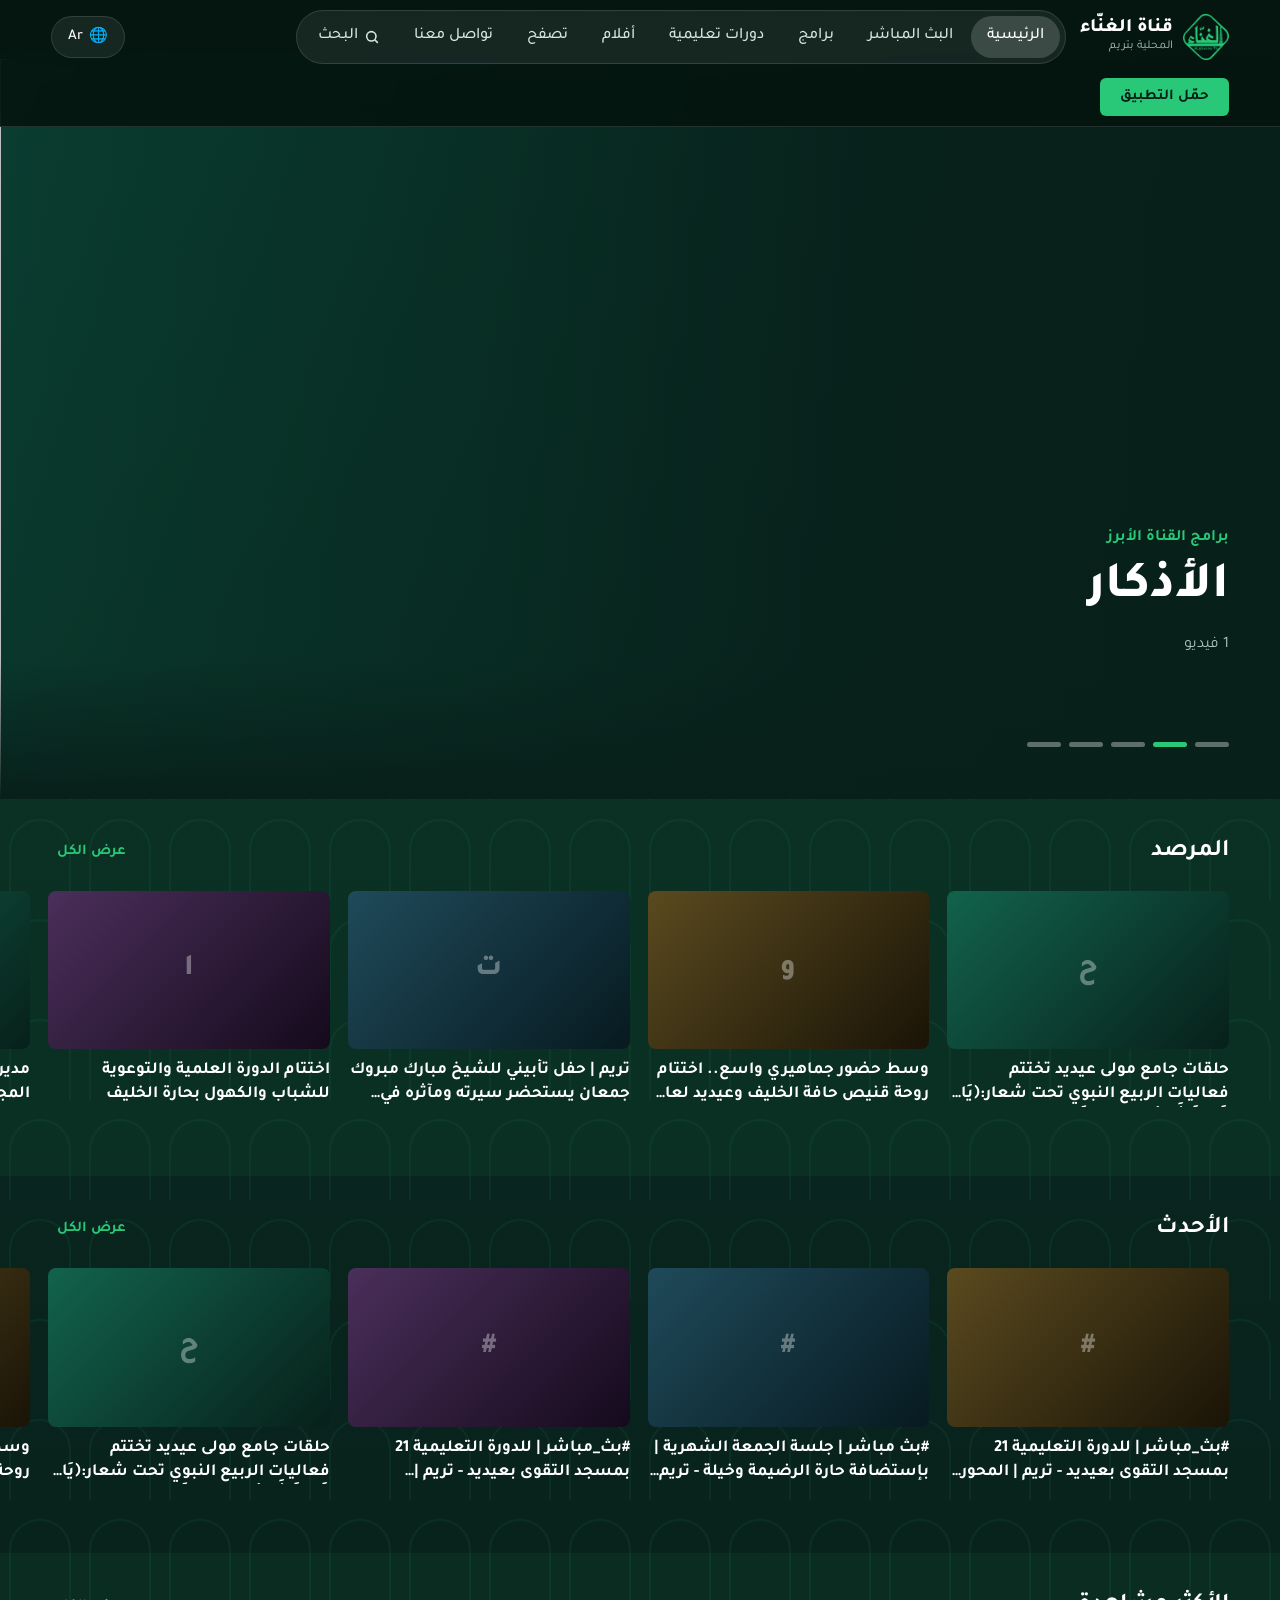
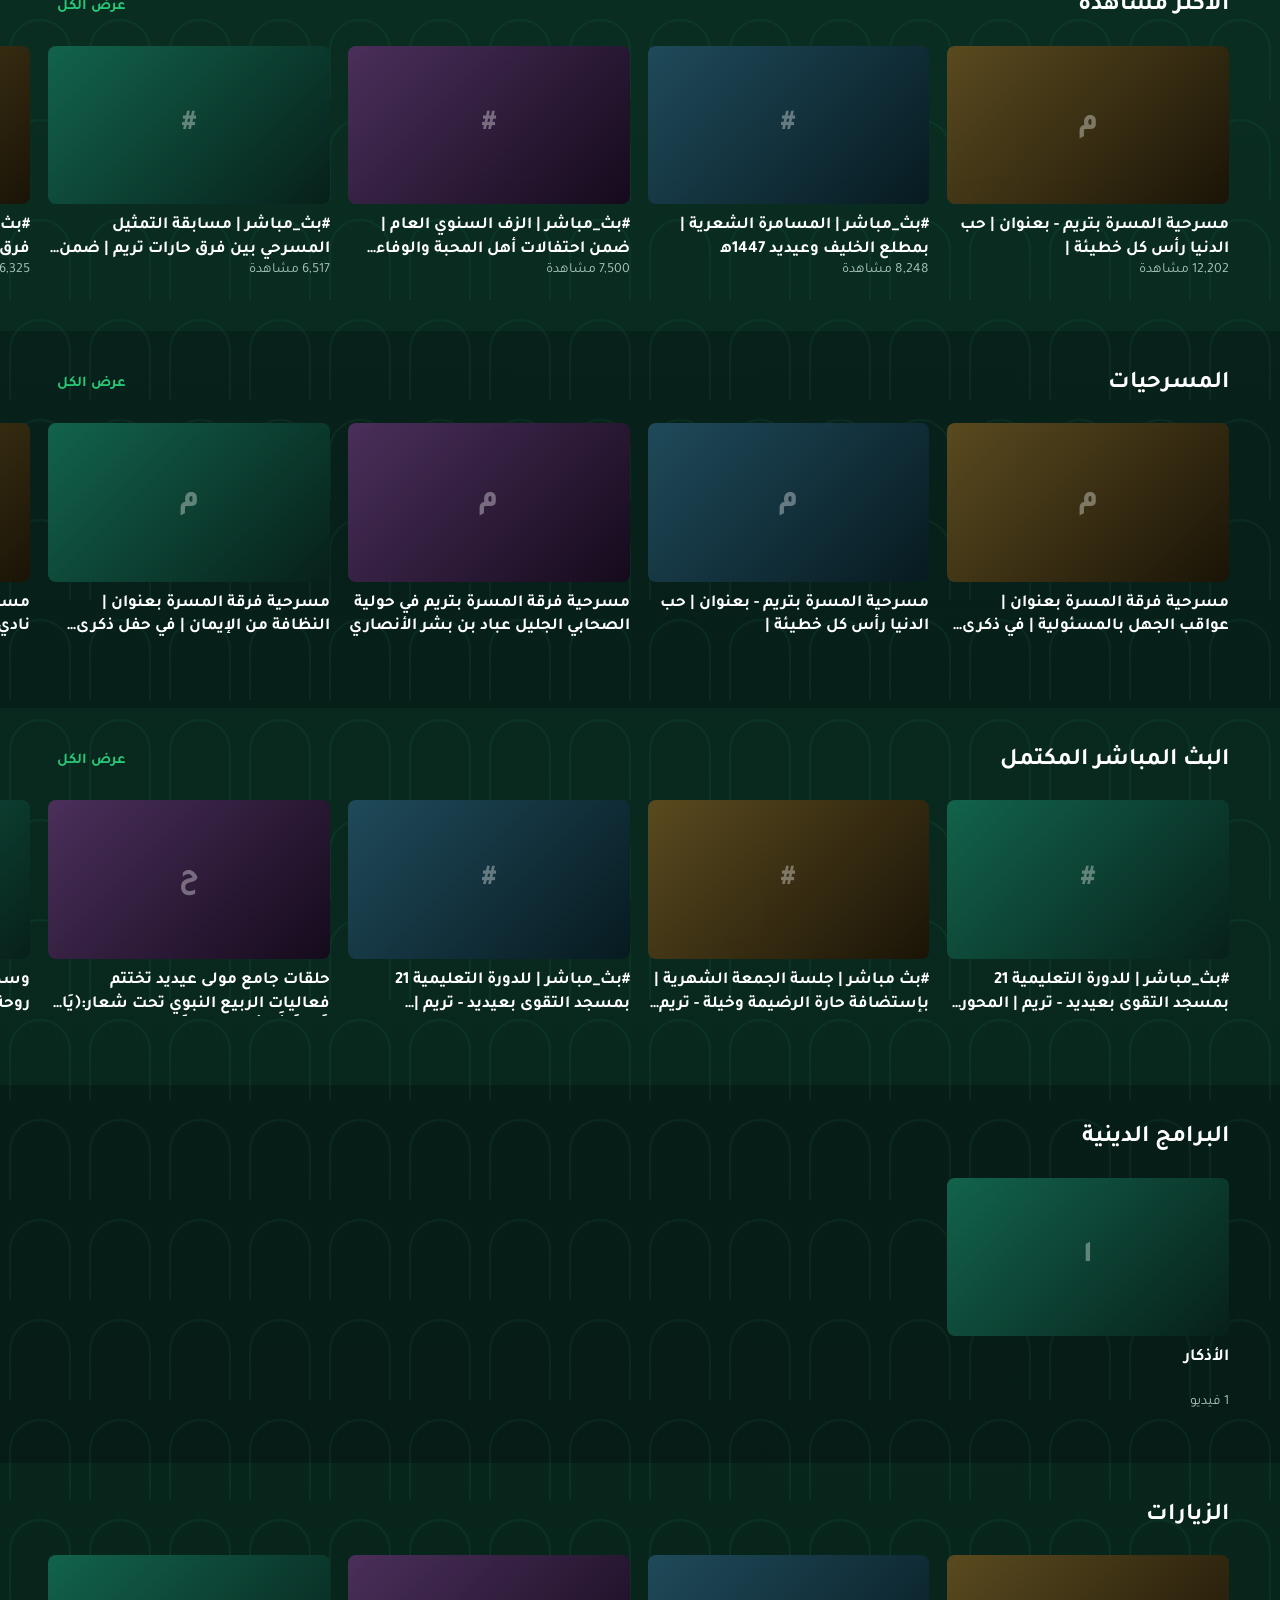
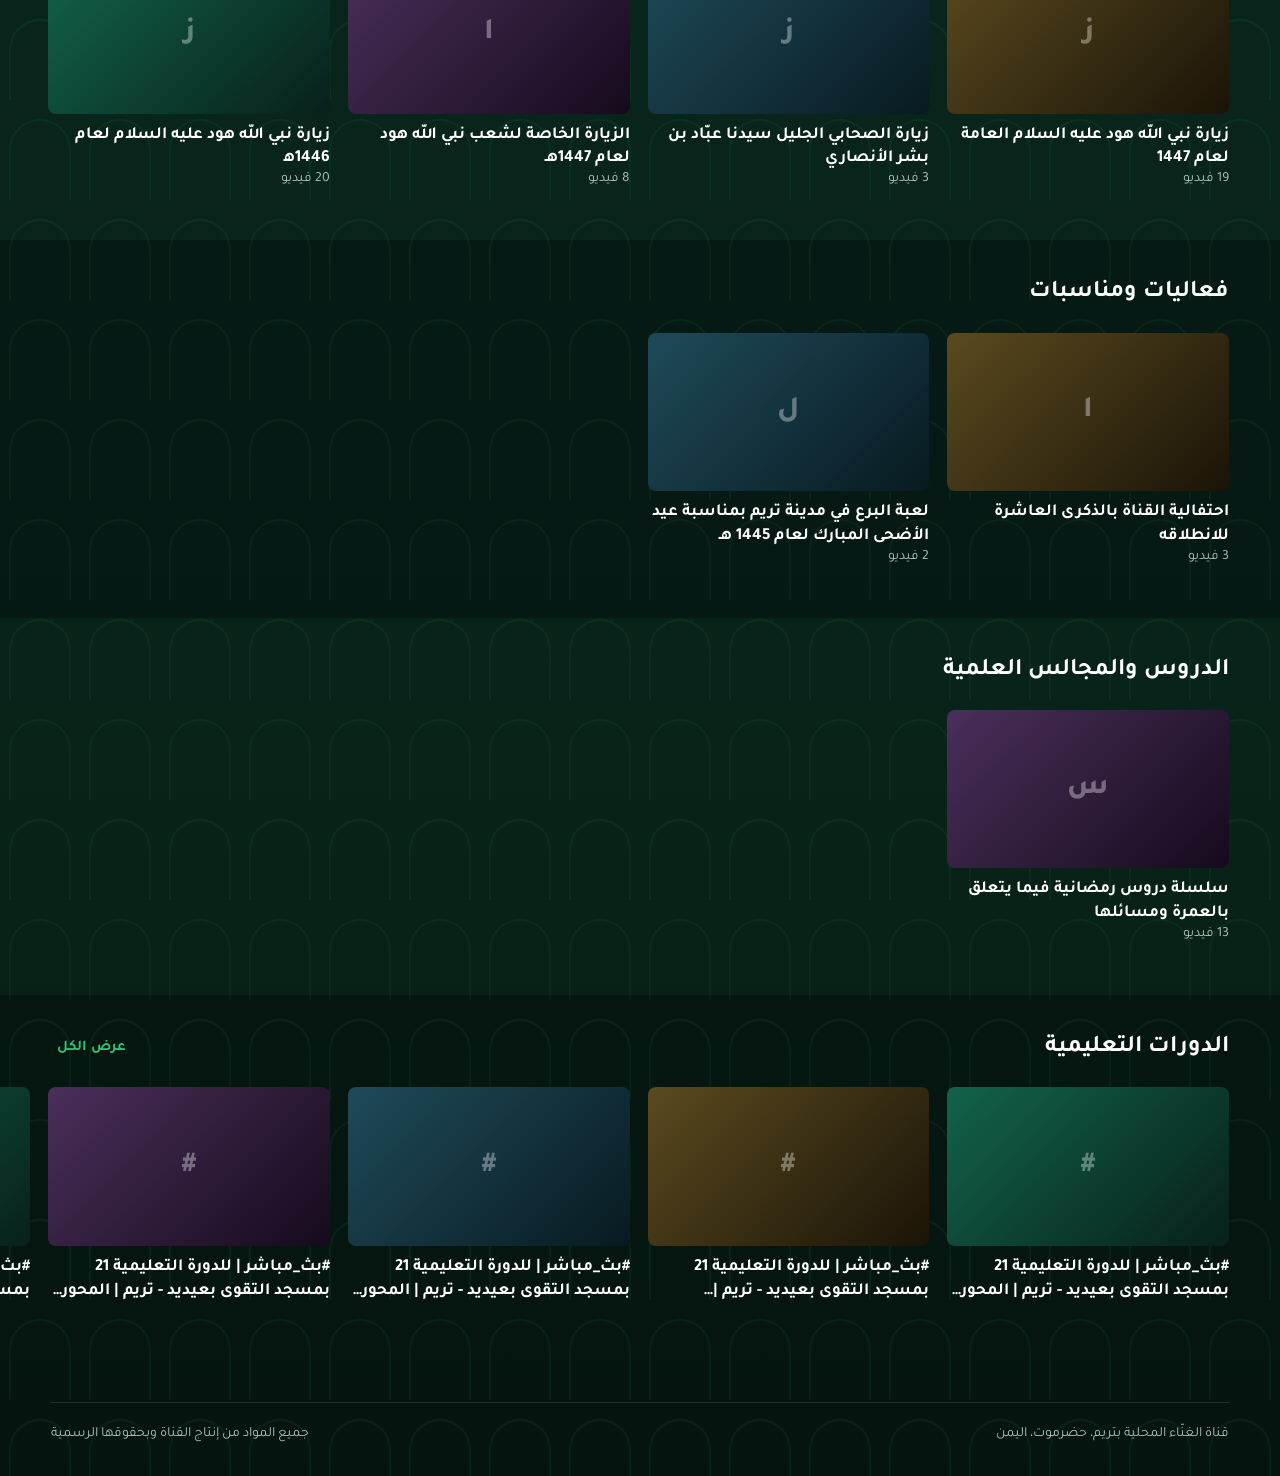
==== commit 505d8b8d: "Sync YouTube playlists" ====
--- a/index.html
+++ b/index.html
@@ -190,11 +190,11 @@
 var SHOW_AUTH=false; /* true لإظهار أزرار تسجيل الدخول/الاشتراك (لا تعمل قبل ربط خدمة تسجيل) */
 var FEATURED_COUNT=5,SLIDE_MS=5000;
 var LIVE_MODE="iframe"; /* iframe = صفحة البث الجديدة | hls = مشغّل m3u8 مباشر */
-var LIVE_PAGE="https://ssh101.com/live/414267";
+var LIVE_PAGE="https://ssh101.com/securelive/index.php?id=414267";
 var REPO="alselselah7-ai/alghanna-tv",BRANCH="main",OV_PATH="overrides.json"; /* مستودع الموقع وملف التعديلات اليدوية */
 /* تملؤها المزامنة تلقائيًا. لا تعدّلها يدويًا */
-var YTV=/*YT_VIDEOS*/{"newest":[{"id":"m20DJlqjuVY","t":"#بث مباشر | جلسة الجمعة الشهرية | بإستضافة حارة الرضيمة وخيلة - تريم 17 - جمادى الأخرة - 1448ه‍","at":"2026-11-28T04:59:54Z","w":226,"lv":true},{"id":"OE0JP9b9cd0","t":"#بث_مباشر | للدورة التعليمية 21 بمسجد التقوى بعيديد - تريم | استضافة: السيد/ محمد المشهور.","at":"2026-11-28T03:37:54Z","w":524,"lv":true},{"id":"Ik5x0EC29-Y","t":"حلقات جامع مولى عيديد تختتم فعاليات الربيع النبوي تحت شعار:﴿يَا قَوْمَنَا أَجِيبُوا دَاعِيَ اللَّهِ﴾","at":"2026-11-27T14:37:19Z","w":30,"lv":true},{"id":"tP7zMelSeCQ","t":"وسط حضور جماهيري واسع.. اختتام روحة قنيص حافة الخليف وعيديد لعام 2026م.","at":"2026-11-27T14:34:44Z","w":33,"lv":true},{"id":"T9buiQXIw_8","t":"تريم | حفل تأبيني للشيخ مبارك مبروك جمعان يستحضر سيرته ومآثره في خدمة المجتمع","at":"2026-11-27T14:33:14Z","w":47,"lv":true},{"id":"F8N_3tp3akU","t":"اختتام الدورة العلمية والتوعوية للشباب والكهول بحارة الخليف","at":"2026-11-27T14:30:17Z","w":19,"lv":true},{"id":"HoKUKEJ6sK0","t":"#بث_مباشر| مجلس قراءة السيرة النبوية | من دار المصطفى بتريم 16 - جمادى الأخرة - 1448هـ","at":"2026-11-27T04:47:31Z","w":621,"lv":true},{"id":"t1WTrAEagQ8","t":"#بث_مباشر | للدورة التعليمية 21 بمسجد التقوى بعيديد - تريم | استضافة: الشيخ/ طلال كنج الاسترالي","at":"2026-11-26T03:33:20Z","w":546,"lv":true},{"id":"1Kd5Fxu7n8s","t":"#بث_مباشر | للدورة التعليمية 21 بمسجد التقوى بعيديد - تريم | المحور الخامس : الدكتور عمر باغوث","at":"2026-11-25T03:42:25Z","w":730,"lv":true},{"id":"islx-nwnRD8","t":"مدير عام تريم يدشّن المخيم الطبي المجاني للوقاية من السكري وارتفاع ضغط الدم وأمراض القلب","at":"2026-11-25T03:19:21Z","w":47,"lv":false},{"id":"ZE4BpIz_EmI","t":"الملتقى الطلابي بدار الزهراء… خطر الغيبة وأثر النصيحة في المجتمع","at":"2026-11-25T03:16:47Z","w":41,"lv":false},{"id":"eLKfD5KWu9w","t":"#بث_مباشر | جلسة الإثنين الاسبوعية | درس التفسير 13 - جمادى الأخرة - 1448هـ","at":"2026-11-24T14:36:44Z","w":210,"lv":true},{"id":"dVXO1DT-q4k","t":"#بث_مباشر | للدورة التعليمية 21 بمسجد التقوى بعيديد - تريم | المحور الخامس : مجموعة السلسة","at":"2026-11-24T03:41:36Z","w":557,"lv":true},{"id":"qeQXhCsNgIk","t":"#بث_مباشر | للدورة التعليمية 21 بمسجد التقوى بعيديد - تريم | المحور الخامس : مجموعة السلسة","at":"2026-11-23T04:08:20Z","w":1107,"lv":true},{"id":"_SoLLbC7Kc0","t":"#بث_مباشر | للدورة التعليمة 21 بمسجد التقوى بعيديد - تريم | استضافة: الداعية زكي صبيح","at":"2026-11-23T03:06:33Z","w":224,"lv":true},{"id":"8P6RcGsBnc0","t":"#بث_مباشر | جلسة الإثنين الاسبوعية | درس التفسير 6 - جمادى الأخرة - 1448هـ","at":"2026-11-23T03:05:30Z","w":473,"lv":true},{"id":"iqQKRVnTEKU","t":"#بث_مباشر (درس قبس النور المبين من إحياء علوم الدين) للعلامة الحبيب عمر بن حفيظ","at":"2026-11-23T03:05:24Z","w":71,"lv":true},{"id":"yuzOR2koCy0","t":"#بث_مباشر | للدورة التعليمية 21 بمسجد التقوى بعيديد - تريم | المحور الخامس: الداعية علوي المشهور","at":"2026-11-23T03:05:01Z","w":29,"lv":true},{"id":"lcv_lCZocw8","t":"#بث_مباشر | للدورة التعليمية 21 بمسجد التقوى بعيديد - تريم | المحور الخامس: الداعية علوي المشهور","at":"2026-11-21T15:26:56Z","w":283,"lv":true},{"id":"uk5L69EgEd8","t":"#بث_مباشر| مجلس قراءة السيرة النبوية | من دار المصطفى بتريم 9 - جمادى الأخرة - 1448هـ","at":"2026-11-20T04:36:40Z","w":706,"lv":true}],"top":[{"id":"AXDZCtMbSIg","t":"مسرحية المسرة بتريم - بعنوان | حب الدنيا رأس كل خطيئة |","at":"2025-07-23T18:00:09Z","w":12201,"lv":false},{"id":"buGCzPTClFI","t":"#بث_مباشر | المسامرة الشعرية | بمطلع الخليف وعيديد 1447ه‍","at":"2026-05-29T11:58:29Z","w":8248,"lv":true},{"id":"ZxDvh-rkcbw","t":"#بث_مباشر | الزف السنوي العام | ضمن احتفالات أهل المحبة والوفاء بدار المصطفى 1448هـ","at":"2026-09-08T02:58:26Z","w":7500,"lv":true},{"id":"lVdxWGxkj9U","t":"#بث_مباشر | مسابقة التمثيل المسرحي بين فرق حارات تريم | ضمن احتفالات اهل المحبة والوفاء بدار المصطفى","at":"2026-09-06T10:03:03Z","w":6517,"lv":true},{"id":"sLRwYazVxrQ","t":"#بث_مباشر | مسابقة الإنشاد بين فرق حارات تريم | ضمن احتفالات اهل المحبة والوفاء بدار المصطفى 1448هـ","at":"2026-09-07T09:21:47Z","w":6325,"lv":true},{"id":"6JbvcyPsDKs","t":"مسرحية فرقة المسرة بتريم في حولية الصحابي الجليل عباد بن بشر الأنصاري","at":"2025-07-12T13:00:06Z","w":6190,"lv":true},{"id":"PTmxa5-7Dvg","t":"مسرحية فرقة المسرة للتمثيل بمناسبة تتويج نادي البرق بتريم بطلاً لبطولة كأس حضرموت","at":"2024-11-09T17:30:06Z","w":6175,"lv":true},{"id":"R3owCrwBxjw","t":"مسرحية فرقة المسرة بعنوان | عواقب الجهل بالمسئولية | في ذكرى الفقبد الممثل صالح علي بريك","at":"2025-07-31T13:00:06Z","w":5350,"lv":true},{"id":"vuWYIkmbVyI","t":"مسرحية فرقة المسرة بعنوان | النظافة من الإيمان | في حفل ذكرى الهجرة النبوية وذكرى افتتاح دار المصطفى","at":"2025-07-01T13:00:06Z","w":4855,"lv":true},{"id":"lSOnd9S3tIE","t":"الآن عرض أول وحصري (لقاءات من السوق) في شعب نبي الله هود عليه السلام لعام 1446هـ","at":"2025-02-08T23:48:53Z","w":4529,"lv":true},{"id":"rlQw4VkbMQY","t":"#بث_مباشر مجلس الوعظ والتذكير في ( زيارة الشيخ أبي بكر بن سالم ) في شعب نبي الله هود عليه السلام","at":"2025-02-09T21:02:42Z","w":4205,"lv":true},{"id":"XSKEhZHWIXM","t":"فيلم بعنوان | الإدمان المفرط على مواقع التواصل الإجتماعي | مشاركة فريق الأصدقاء بعيديد","at":"2026-02-26T16:00:06Z","w":4196,"lv":true},{"id":"RCPiggs39i0","t":"#بث_مباشر |للزواج الجماعي الرابع | بدار المصطفى بتريم - السمر","at":"2026-04-01T09:48:03Z","w":4157,"lv":true},{"id":"HzbD8xvqGZ8","t":"#بث_مباشر | مجلس البردة السنوي لحارات تريم | ولوحة انشادية بعنوان: رسول الله حب لايفنى - 1448هـ","at":"2026-08-15T07:33:27Z","w":4030,"lv":true},{"id":"9mPYzLvas_Q","t":"#بث_مباشر | تغطية خاصة ليوم عرفة | خطبة يوم عرفة - حلقة خاصة - لقاءات ميدانية - جلسة التعريف","at":"2026-05-26T15:35:18Z","w":3779,"lv":true},{"id":"hFZ5udymKG4","t":"#بث_مباشر | المسامرة الشعرية للمطلع السنوي بحافة قسم | تريم - 1447هـ","at":"2026-06-03T15:53:27Z","w":3469,"lv":true},{"id":"6mUBBYooRzU","t":"فيلم بعنوان | اللباس الغير محتشم | مشاركة فريق الأهلي بعيديد","at":"2026-02-24T16:00:06Z","w":3398,"lv":true},{"id":"uIt0fhnSOKQ","t":"#بث_مباشر(من شعب نبي الله هود عليه السلام ) الجلسة الدعوية الخامسة 8 - شعبان - 1447هـ","at":"2026-01-28T06:02:26Z","w":3298,"lv":true},{"id":"tjiE_wCk6jw","t":"#بث_مباشر | للمسامرة الشعرية | للمطلع السنوي لحافة السحيل والخليف _ تريم 1447ه‍","at":"2026-06-05T12:00:54Z","w":3208,"lv":true},{"id":"uqIz5g19kBU","t":"المسامرة الشعرية (بمطلع حافة الخليف وعيديد) تريم - حضرموت @alghannachannel6146","at":"2024-11-02T17:18:59Z","w":3204,"lv":false}],"lives":[{"id":"m20DJlqjuVY","t":"#بث مباشر | جلسة الجمعة الشهرية | بإستضافة حارة الرضيمة وخيلة - تريم 17 - جمادى الأخرة - 1448ه‍","at":"2026-11-28T04:59:54Z","w":226,"lv":true},{"id":"OE0JP9b9cd0","t":"#بث_مباشر | للدورة التعليمية 21 بمسجد التقوى بعيديد - تريم | استضافة: السيد/ محمد المشهور.","at":"2026-11-28T03:37:54Z","w":524,"lv":true},{"id":"Ik5x0EC29-Y","t":"حلقات جامع مولى عيديد تختتم فعاليات الربيع النبوي تحت شعار:﴿يَا قَوْمَنَا أَجِيبُوا دَاعِيَ اللَّهِ﴾","at":"2026-11-27T14:37:19Z","w":30,"lv":true},{"id":"tP7zMelSeCQ","t":"وسط حضور جماهيري واسع.. اختتام روحة قنيص حافة الخليف وعيديد لعام 2026م.","at":"2026-11-27T14:34:44Z","w":33,"lv":true},{"id":"T9buiQXIw_8","t":"تريم | حفل تأبيني للشيخ مبارك مبروك جمعان يستحضر سيرته ومآثره في خدمة المجتمع","at":"2026-11-27T14:33:14Z","w":47,"lv":true},{"id":"F8N_3tp3akU","t":"اختتام الدورة العلمية والتوعوية للشباب والكهول بحارة الخليف","at":"2026-11-27T14:30:17Z","w":19,"lv":true},{"id":"HoKUKEJ6sK0","t":"#بث_مباشر| مجلس قراءة السيرة النبوية | من دار المصطفى بتريم 16 - جمادى الأخرة - 1448هـ","at":"2026-11-27T04:47:31Z","w":621,"lv":true},{"id":"t1WTrAEagQ8","t":"#بث_مباشر | للدورة التعليمية 21 بمسجد التقوى بعيديد - تريم | استضافة: الشيخ/ طلال كنج الاسترالي","at":"2026-11-26T03:33:20Z","w":546,"lv":true},{"id":"1Kd5Fxu7n8s","t":"#بث_مباشر | للدورة التعليمية 21 بمسجد التقوى بعيديد - تريم | المحور الخامس : الدكتور عمر باغوث","at":"2026-11-25T03:42:25Z","w":730,"lv":true},{"id":"eLKfD5KWu9w","t":"#بث_مباشر | جلسة الإثنين الاسبوعية | درس التفسير 13 - جمادى الأخرة - 1448هـ","at":"2026-11-24T14:36:44Z","w":210,"lv":true},{"id":"dVXO1DT-q4k","t":"#بث_مباشر | للدورة التعليمية 21 بمسجد التقوى بعيديد - تريم | المحور الخامس : مجموعة السلسة","at":"2026-11-24T03:41:36Z","w":557,"lv":true},{"id":"qeQXhCsNgIk","t":"#بث_مباشر | للدورة التعليمية 21 بمسجد التقوى بعيديد - تريم | المحور الخامس : مجموعة السلسة","at":"2026-11-23T04:08:20Z","w":1107,"lv":true},{"id":"_SoLLbC7Kc0","t":"#بث_مباشر | للدورة التعليمة 21 بمسجد التقوى بعيديد - تريم | استضافة: الداعية زكي صبيح","at":"2026-11-23T03:06:33Z","w":224,"lv":true},{"id":"8P6RcGsBnc0","t":"#بث_مباشر | جلسة الإثنين الاسبوعية | درس التفسير 6 - جمادى الأخرة - 1448هـ","at":"2026-11-23T03:05:30Z","w":473,"lv":true},{"id":"iqQKRVnTEKU","t":"#بث_مباشر (درس قبس النور المبين من إحياء علوم الدين) للعلامة الحبيب عمر بن حفيظ","at":"2026-11-23T03:05:24Z","w":71,"lv":true},{"id":"yuzOR2koCy0","t":"#بث_مباشر | للدورة التعليمية 21 بمسجد التقوى بعيديد - تريم | المحور الخامس: الداعية علوي المشهور","at":"2026-11-23T03:05:01Z","w":29,"lv":true},{"id":"lcv_lCZocw8","t":"#بث_مباشر | للدورة التعليمية 21 بمسجد التقوى بعيديد - تريم | المحور الخامس: الداعية علوي المشهور","at":"2026-11-21T15:26:56Z","w":283,"lv":true},{"id":"uk5L69EgEd8","t":"#بث_مباشر| مجلس قراءة السيرة النبوية | من دار المصطفى بتريم 9 - جمادى الأخرة - 1448هـ","at":"2026-11-20T04:36:40Z","w":706,"lv":true},{"id":"MmBE__fqSdY","t":"#بث_مباشر | للدورة التعليمية 21 بمسجد التقوى بعيديد - تريم | المحور الرابع5: الدكتور إبراهيم الكاف","at":"2026-11-19T03:39:52Z","w":899,"lv":true},{"id":"vKsrLzKVwpk","t":"رحلة إيمانية وأخوية تجمع ثلاث حلقات علمية إلى شعب نبي الله هود عليه السلام","at":"2026-11-17T18:34:58Z","w":101,"lv":true},{"id":"g2romA2UbMk","t":"الوكيل التميمي يفتتح مركز دار الشفاء الطبي بسيئون","at":"2026-11-17T18:32:34Z","w":72,"lv":true},{"id":"N74-Xc29Btc","t":"فريق ميداني مشترك ينفذ نزولاً لفحص عينات الخضار والفواكه ومياه الري بمديرية تريم","at":"2026-11-17T18:32:21Z","w":42,"lv":true},{"id":"P2z7l7Zshx0","t":"افتتاح الدورة الزراعه  المنزلية تحت عنوان  رعاية وتكاثر نباتات الظل والنباتات الداخليه","at":"2026-11-17T18:28:11Z","w":47,"lv":true},{"id":"Ya40lCRYGss","t":"#بث_مباشر | للدورة التعليمية 21 بمسجد التقوى بعيديد - تريم | المحور الرابع3: الأستاذ محبوب العامري","at":"2026-11-17T03:39:02Z","w":706,"lv":true},{"id":"TQG8ZB0MHSA","t":"#بث_مباشر | للدورة التعليمية 21 بمسجد التقوى بعيديد - تريم | المحور الرابع2: الأستاذ محبوب العامري","at":"2026-11-16T03:39:53Z","w":725,"lv":true},{"id":"dfybj0bYDOg","t":"#بث_مباشر | للدورة التعليمية 21 بمسجد التقوى بعيديد - تريم | المحور الرابع: الأستاذ محبوب العامري","at":"2026-11-15T03:39:03Z","w":479,"lv":true},{"id":"vT0Bc0IJX0c","t":"#بث_مباشر | جلسة الإثنين الاسبوعية | درس التفسير 29 - جمادى الأولى - 1448هـ","at":"2026-11-13T19:17:15Z","w":175,"lv":true},{"id":"kh7CNfhzW6U","t":"#بث_مباشر (درس قبس النور المبين من إحياء علوم الدين) للعلامة الحبيب عمر بن حفيظ","at":"2026-11-13T19:17:11Z","w":144,"lv":true},{"id":"owe3Ur-7v_M","t":"#بث_مباشر| مجلس قراءة السيرة النبوية | من دار المصطفى بتريم 2 - جمادى الأخرة - 1448هـ","at":"2026-11-13T19:17:08Z","w":550,"lv":true},{"id":"ubDpYjhTVO8","t":"#بث_مباشر | للدورة التعليمة 21 بمسجد التقوى بعيديد - تريم | المحور الثالث 4: الداعية محمد بن سميط","at":"2026-11-12T03:31:39Z","w":374,"lv":true},{"id":"h2U6D2PrRQA","t":"#بث_مباشر | للدورة التعليمة 21 بمسجد التقوى بعيديد - تريم | المحور الثالث 3: الداعية محمد بن سميط","at":"2026-11-11T03:40:38Z","w":277,"lv":true},{"id":"eixiP4Am0tk","t":"روضة قرة العين تنظم رحلة ترفيهية لأطفالها إلى حديقة الماهر بمدينة تريم","at":"2026-11-10T18:14:54Z","w":74,"lv":true},{"id":"-TQm9YX8lT8","t":"طلاب مركز إرادة يقدّمون رسالة إنسانية في نهائي بطولة اللاعب المحلي بتريم","at":"2026-11-10T18:14:14Z","w":49,"lv":true},{"id":"Mj7yHqgUDxs","t":"رحلة سنوية وزيارة إلى مزار نبي الله هود عليه السلام","at":"2026-11-10T18:12:22Z","w":391,"lv":true},{"id":"rVNqSXPpRK0","t":"#بث_مباشر | للدورة التعليمة 21 بمسجد التقوى بعيديد - تريم | استضافة: الداعية عبدالله بن شهاب","at":"2026-11-10T03:51:00Z","w":617,"lv":true},{"id":"tI9r4Xre2-s","t":"#بث_مباشر | للدورة التعليمة 21 بمسجد التقوى بعيديد - تريم | المحور الثالث 2: الداعية محمد بن سميط","at":"2026-11-09T04:00:30Z","w":460,"lv":true},{"id":"vWdnfhjss_8","t":"#بث_مباشر | للدورة التعليمة 21 بمسجد التقوى بعيديد - تريم | المحور الثالث: الداعية محمد بن سميط","at":"2026-11-08T03:42:54Z","w":492,"lv":true},{"id":"wOhlDw28mh0","t":"#بث_مباشر | للدورة التعليمة 21 بمسجد التقوى بعيديد - تريم | استضافة: الداعية محمد الخطيب","at":"2026-11-07T03:43:28Z","w":139,"lv":true},{"id":"9nWA_Io2xqc","t":"#بث_مباشر (درس قبس النور المبين من إحياء علوم الدين) للعلامة الحبيب عمر بن حفيظ","at":"2026-11-07T02:15:58Z","w":69,"lv":true},{"id":"g3nhsmirhvI","t":"#بث_مباشر| مجلس قراءة السيرة النبوية | من دار المصطفى بتريم 25 - جمادى الأولى - 1448هـ","at":"2026-11-06T04:33:53Z","w":1713,"lv":true}],"by":{"PLGZLYPDSN2Nc":[{"id":"OE0JP9b9cd0","t":"#بث_مباشر | للدورة التعليمية 21 بمسجد التقوى بعيديد - تريم | استضافة: السيد/ محمد المشهور.","at":"2026-11-28"},{"id":"1Kd5Fxu7n8s","t":"#بث_مباشر | للدورة التعليمية 21 بمسجد التقوى بعيديد - تريم | المحور الخامس : الدكتور عمر باغوث","at":"2026-11-25"},{"id":"dVXO1DT-q4k","t":"#بث_مباشر | للدورة التعليمية 21 بمسجد التقوى بعيديد - تريم | المحور الخامس : مجموعة السلسة","at":"2026-11-24"},{"id":"qeQXhCsNgIk","t":"#بث_مباشر | للدورة التعليمية 21 بمسجد التقوى بعيديد - تريم | المحور الخامس : مجموعة السلسة","at":"2026-11-23"},{"id":"_SoLLbC7Kc0","t":"#بث_مباشر | للدورة التعليمة 21 بمسجد التقوى بعيديد - تريم | استضافة: الداعية زكي صبيح","at":"2026-11-23"},{"id":"yuzOR2koCy0","t":"#بث_مباشر | للدورة التعليمية 21 بمسجد التقوى بعيديد - تريم | المحور الخامس: الداعية علوي المشهور","at":"2026-11-23"},{"id":"MmBE__fqSdY","t":"#بث_مباشر | للدورة التعليمية 21 بمسجد التقوى بعيديد - تريم | المحور الرابع5: الدكتور إبراهيم الكاف","at":"2026-11-19"},{"id":"Ya40lCRYGss","t":"#بث_مباشر | للدورة التعليمية 21 بمسجد التقوى بعيديد - تريم | المحور الرابع3: الأستاذ محبوب العامري","at":"2026-11-17"},{"id":"TQG8ZB0MHSA","t":"#بث_مباشر | للدورة التعليمية 21 بمسجد التقوى بعيديد - تريم | المحور الرابع2: الأستاذ محبوب العامري","at":"2026-11-16"},{"id":"dfybj0bYDOg","t":"#بث_مباشر | للدورة التعليمية 21 بمسجد التقوى بعيديد - تريم | المحور الرابع: الأستاذ محبوب العامري","at":"2026-11-15"},{"id":"ubDpYjhTVO8","t":"#بث_مباشر | للدورة التعليمة 21 بمسجد التقوى بعيديد - تريم | المحور الثالث 4: الداعية محمد بن سميط","at":"2026-11-12"},{"id":"h2U6D2PrRQA","t":"#بث_مباشر | للدورة التعليمة 21 بمسجد التقوى بعيديد - تريم | المحور الثالث 3: الداعية محمد بن سميط","at":"2026-11-11"},{"id":"rVNqSXPpRK0","t":"#بث_مباشر | للدورة التعليمة 21 بمسجد التقوى بعيديد - تريم | استضافة: الداعية عبدالله بن شهاب","at":"2026-11-10"},{"id":"tI9r4Xre2-s","t":"#بث_مباشر | للدورة التعليمة 21 بمسجد التقوى بعيديد - تريم | المحور الثالث 2: الداعية محمد بن سميط","at":"2026-11-09"},{"id":"vWdnfhjss_8","t":"#بث_مباشر | للدورة التعليمة 21 بمسجد التقوى بعيديد - تريم | المحور الثالث: الداعية محمد بن سميط","at":"2026-11-08"},{"id":"wOhlDw28mh0","t":"#بث_مباشر | للدورة التعليمة 21 بمسجد التقوى بعيديد - تريم | استضافة: الداعية محمد الخطيب","at":"2026-11-07"},{"id":"2uYifu5iMJs","t":"#بث_مباشر | للدورة التعليمة 21 بمسجد التقوى بعيديد - تريم | المحور الثاني: الداعية منير بازهير 3","at":"2026-11-05"},{"id":"xJbTky0XlbU","t":"#بث_مباشر | للدورة التعليمة 21 بمسجد التقوى بعيديد - تريم | المحور الثاني: الداعية منير بازهير 2","at":"2026-11-04"},{"id":"_CRAGOmpvZc","t":"#بث_مباشر | للدورة التعليمة 21 بمسجد التقوى بعيديد - تريم | استضافة: الداعية صبري بازرعة","at":"2026-11-03"},{"id":"ibz7b1H4GcA","t":"#بث_مباشر | للدورة التعليمة 21 بمسجد التقوى بعيديد - تريم | المحور الثاني: الداعية منير بازهير 1","at":"2026-11-02"},{"id":"r7s0Qqtxum8","t":"#بث_مباشر | للدورة التعليمة 21 بمسجد التقوى بعيديد - تريم | المحور الأول: الدعية عبدالله باجهام 1","at":"2026-10-31"},{"id":"Bp2Uk7Sih58","t":"#بث_مباشر | الجلسة الإفتتاحية| في الدورة التعليمة 21 بمسجد التقوى بعيديد - تريم | 1448هـ","at":"2026-10-29"}],"PLAlF6DH_SSzU":[{"id":"E0zefsw9tfA","t":"اذكار الصباح | للإمام عبدالله الحداد","at":"2026-10-21"}],"PLa2gxXL2I8nc":[{"id":"BYRBHn6wCII","t":"برنامج | التعريف برسول الله 2 | مع الداعية: ابو الحسن الرفاعي - 7","at":"2026-09-20"},{"id":"29GHBsj779k","t":"برنامج | التعريف برسول الله 2 | مع الداعية: ابو الحسن الرفاعي - 6","at":"2026-09-16"},{"id":"pmbEYUG1h7I","t":"برنامج | التعريف برسول الله 2 | مع الداعية: ابو الحسن الرفاعي - 5","at":"2026-09-13"},{"id":"vMw5O-2RUnM","t":"برنامج | التعريف برسول الله 2 | مع الداعية: ابو الحسن الرفاعي - 4","at":"2026-09-05"},{"id":"LdLwwRl1-Bo","t":"برنامج | التعريف برسول الله 2 | مع الداعية: ابو الحسن الرفاعي - 2","at":"2026-08-29"},{"id":"Eaf0DhhsQIM","t":"برنامج | التعريف برسول الله 2 | مع الداعية: ابو الحسن الرفاعي - 1","at":"2026-08-27"}],"PLRLQzFjpfWu8":[{"id":"W9KZUjhcm30","t":"مكتب الأوقاف والإرشاد بسيئون يشيد بجهود مركز الفرقان للعناية بالمصحف الشريف بسيئون","at":"2026-08-26"},{"id":"QV9HDYdunyE","t":"برنامج | قدوتنا صلى الله عليه وسلم | كيف كان النبي ﷺ صبورًا؟","at":"2026-08-19"},{"id":"6qxQddto2kY","t":"برنامج | قدوتنا صلى الله عليه وسلم | كيف كان النبي ﷺ قدوةً في الصدق؟","at":"2026-08-18"}],"PLbf1KySrygAc":[{"id":"Q45Vja5EGQM","t":"صوت الوفود | لقاءات ميدانية من الدورة التعليمية الثانية والثلاثون | بدار المصطفى بتريم","at":"2026-09-03"},{"id":"e1YlcxY1c1U","t":"صوت الوفود | لقاءات ميدانية من الدورة التعليمية الثانية والثلاثون | بدار المصطفى بتريم","at":"2026-09-03"},{"id":"xKAcbWzjKJ4","t":"صوت الوفود | لقاءات ميدانية من الدورة التعليمية الثانية والثلاثون | بدار المصطفى بتريم","at":"2026-09-03"},{"id":"zGaBDAOwVjs","t":"صوت الوفود| لقاءات ميدانية | من الدورة التعليمية الثانية والثلاثون بدار المصطفى بتريم","at":"2026-08-27"},{"id":"rgfXmXXxJMU","t":"صوت الوفود| لقاءات ميدانية | من الدورة التعليمية الثانية والثلاثون بدار المصطفى بتريم","at":"2026-08-27"},{"id":"NXog4tugp94","t":"صوت الوفود | لقاءات ميدانية من الدورة التعليمية الثانية والثلاثون | بدار المصطفى بتريم","at":"2026-08-26"},{"id":"KHAveBJCLQw","t":"صوت الوفود | لقاءات ميدانية من الدورة التعليمية الثانية والثلاثون | بدار المصطفى بتريم","at":"2026-08-26"},{"id":"56W6AA0Laa8","t":"صوت الوفود | لقاءات ميدانية من الدورة التعليمية الثانية والثلاثون | بدار المصطفى بتريم","at":"2026-08-26"},{"id":"QCzqUcRrRaw","t":"صوت الوفود | لقاءات ميدانية من الدورة التعليمية الثانية والثلاثون | بدار المصطفى بتريم","at":"2026-08-25"},{"id":"c55bJbWNEzo","t":"صوت الوفود | لقاءات ميدانية من الدورة التعليمية الثانية والثلاثون | بدار المصطفى بتريم","at":"2026-08-25"},{"id":"GVvvfHRgUZc","t":"صوت الوفود | لقاءات ميدانية من الدورة التعليمية الثانية والثلاثون | بدار المصطفى بتريم","at":"2026-08-24"},{"id":"OTc7R6PKkYs","t":"صوت الوفود| لقاءات ميدانية | من الدورة التعليمية الثانية والثلاثون بدار المصطفى بتريم","at":"2026-08-21"},{"id":"3M8Yx37tQaI","t":"صوت الوفود| لقاءات ميدانية | من الدورة التعليمية الثانية والثلاثون بدار المصطفى بتريم","at":"2026-08-21"},{"id":"R1I2LxuCOzc","t":"صوت الوفود| لقاءات ميدانية | من الدورة التعليمية الثانية والثلاثون بدار المصطفى بتريم","at":"2026-08-18"},{"id":"S-XiAgs9gE4","t":"صوت الوفود| لقاءات ميدانية | من الدورة التعليمية الثانية والثلاثون بدار المصطفى بتريم","at":"2026-08-17"},{"id":"-vrYfca0Nvg","t":"برنامج | صوت الوفود 2 | لقاءات ميدانية من الدورة الـ32 بدار المصطفى بتريم","at":"2026-08-16"},{"id":"uIpfKi0x3KU","t":"برنامج | صوت الوفود 2 | لقاءات ميدانية من الدورة الـ32 بدار المصطفى بتريم","at":"2026-08-13"},{"id":"ILm6nuY6-9Y","t":"برنامج | صوت الوفود 2 | لقاءات ميدانية من الدورة الـ32 بدار المصطفى بتريم","at":"2026-08-12"},{"id":"RTp5avqGFbU","t":"برنامج | صوت الوفود 2 | لقاءات ميدانية من الدورة الـ32 بدار المصطفى بتريم","at":"2026-08-11"},{"id":"3qBumWIHCK8","t":"برنامج | صوت الوفود 2 | لقاءات ميدانية من الدورة الـ32 بدار المصطفى بتريم","at":"2026-08-10"},{"id":"S7iPXXDgm3o","t":"برنامج | صوت الوفود 2 | لقاءات ميدانية من الدورة الـ32 بدار المصطفى بتريم","at":"2026-08-09"},{"id":"FYJ4vF3j6Nc","t":"برنامج | صوت الوفود 2 | لقاءات ميدانية من الدورة الـ32 بدار المصطفى بتريم","at":"2026-08-09"},{"id":"TNcGjUZcV7g","t":"برنامج | صوت الوفود 2 | لقاءات ميدانية من الدورة الـ32 بدار المصطفى بتريم","at":"2026-08-06"},{"id":"1993rCnSBUM","t":"برنامج | صوت الوفود 2 | لقاءات ميدانية من الدورة الـ32 بدار المصطفى بتريم","at":"2026-08-05"},{"id":"pTILwOmdxSc","t":"برنامج | صوت الوفود 2 | لقاءات ميدانية من الدورة الـ32 بدار المصطفى بتريم","at":"2026-08-05"},{"id":"FDD5FmlgfXM","t":"برنامج | صوت الوفود 2 | لقاءات ميدانية من الدورة الـ32 بدار المصطفى بتريم","at":"2026-08-04"},{"id":"A7P43WiMxss","t":"برنامج | صوت الوفود 2 | لقاءات ميدانية من الدورة الـ32 بدار المصطفى بتريم","at":"2026-08-04"}],"PL9Hi8v96O4Nm03KwjoO7VKBqqnJQSPyqI":[{"id":"Lpym4ZqgSRk","t":"برنامج | واقع وحلول 2 | الحلقة 3 - الوصية طريق حفظ الحقوق","at":"2026-06-02"},{"id":"wjj2596pwwk","t":"برنامج | واقع وحلول 2 | الحلقة 2 - المرور مسئؤولية الجميع","at":"2026-06-01"},{"id":"TUTUg4JxoSA","t":"برنامج | واقع وحلول 2 | الحلقة 1 - معانات المواطنين","at":"2026-05-30"}],"PL9Hi8v96O4NnKICyeqJHvUBPUJQLzdQgL":[{"id":"SyT_TO9z-a4","t":"الدورة السنوية لتعاليم مناسك الحج | الدرس الأول | الداعية: محمد بن سميط","at":"2026-04-25"}],"PL9Hi8v96O4Nl75dbc-DQ9r8UqEO96EMzT":[{"id":"sspMzF5W5ic","t":"#بث_مباشر | برنامج فرحة العيد | للتواصل وإرسال تهانيكم والمشاركة عبر: 772299868 - 05414267","at":"2026-03-25"},{"id":"mvCTn4fSnUc","t":"#بث_مباشر | برنامج فرحة العيد | للتواصل وإرسال تهانيكم والمشاركة عبر: 772299868 - 05414267","at":"2026-03-23"},{"id":"jOYTgf1mk3Y","t":"#بث_مباشر | برنامج فرحة العيد | للتواصل وإرسال تهانيكم والمشاركة عبر: 772299868 - 05414267","at":"2026-03-20"}],"PL9Hi8v96O4Nkn1u727oAjpZfiid-PAj-T":[{"id":"0IgqIb6Dfms","t":"#بث_مباشر برنامج | الضيفة | بعنوان: مقومات التكامل بين التعليم العام والتعليم الشرعي","at":"2026-03-17"},{"id":"j633jqIKlS8","t":"برنامج | الضيفة | بعنوان: مشاكل في شوارعنا","at":"2026-02-28"}],"PL9Hi8v96O4Nl0yO1pZzDlSUwZain7chJh":[{"id":"IFnNf-UUacg","t":"برنامج | رأي مواطن | عدم الإلتزام بالمواعيد","at":"2026-03-15"},{"id":"k9oU_k9VjiU","t":"برنامج | رأي مواطن | حفلات توديع العزوبية بين المباهاة والستر","at":"2026-03-11"},{"id":"VgRVvgyTlw4","t":"برنامج | رأي مواطن | الحرص على الصف الأول","at":"2026-03-08"},{"id":"adrW8kIgphw","t":"برنامج | رأي مواطن | عدم الحرص على التبكير يوم الجمعة","at":"2026-03-06"},{"id":"O8wWoKlFA-s","t":"برنامج | رأي مواطن |  عدم الحفاظ على الجلوس بين العشائين في المسجد","at":"2026-03-04"},{"id":"ivyKpcPArn8","t":"برنامج | رأي مواطن | البناء في الشوارع","at":"2026-03-01"},{"id":"Qz9wHdlWlKI","t":"برنامج | رأي مواطن | الإدمان المفرط على مواقع التواصل الإجتماعي","at":"2026-03-01"},{"id":"d_e2KskaX_w","t":"برنامج | رأي مواطن | عدم رمي القمامة في موقعها الصحيح","at":"2026-02-24"},{"id":"RqgzsJWPtaI","t":"برنامج | رأي مواطن | الأغنام السائبة في الشوارع","at":"2026-02-22"}],"PL9Hi8v96O4Nmn7EAHnGu3UoqOXbuGHEiJ":[{"id":"DztIJNbDAF8","t":"فيلم بعنوان | عدم الإلتزام بالمواعيد | مشاركة فريق الإتحاد بالرحبة","at":"2026-03-15"},{"id":"MBuz2x_fyAI","t":"فيلم بعنوان | الإسراف بالماء | مشاركة فريق التضامن بالسوق","at":"2026-03-12"},{"id":"B8Qgxhzczbg","t":"فيلم بعنوان | حفلات توديع العزوبية بين المباهاة والستر | مشاركة فريق النصر بالرملة","at":"2026-03-10"},{"id":"jRxwANJWK3w","t":"فيلم بعنوان | عدم المحافظة على الصف الأول في المساجد | مشاركة فريق الوادي بعيديد.","at":"2026-03-08"},{"id":"wFcnTaTdFUg","t":"فيلم بعنوان | عدم الحرص على التبكير يوم الجمعة | مشاركة فريق الإقبال بعيديد.","at":"2026-03-05"},{"id":"vscObDv3jks","t":"فيلم بعنوان | عدم الحفاظ على  الجلوس بين العشائين في المسجد | مشاركة فريق التعاون بالخليف.","at":"2026-03-03"},{"id":"qSieM8VuQFk","t":"فيلم بعنوان | البناء في الشوارع | مشاركة فريق الإتفاق بعيديد والخليف.","at":"2026-03-01"},{"id":"XSKEhZHWIXM","t":"فيلم بعنوان | الإدمان المفرط على مواقع التواصل الإجتماعي | مشاركة فريق الأصدقاء بعيديد","at":"2026-02-26"},{"id":"4Rryv6vISYg","t":"فيلم بعنوان | الأغنام السائبة في الشوارع | مشاركة فريق المحلة بعيديد","at":"2026-02-19"}],"PL9Hi8v96O4Nl17JmoIOly0B7O_6G2MrUL":[{"id":"WNiRx1I4Qk4","t":"برنامج | جلسات مع كبار السن 4 | جلسة مع العم السيد/ علوي بن شهاب 2","at":"2026-03-24"},{"id":"U3JlOwO8ols","t":"برنامج | جلسات مع كبار السن 4 | جلسة مع العم السيد/ علوي بن شهاب","at":"2026-03-22"},{"id":"fftHJQrBn-k","t":"برنامج | رأي مواطن | الإسراف بالماء","at":"2026-03-13"},{"id":"YjBtGIOsdMM","t":"برنامج | جلسات مع كبار السن 4 | جلسة مع العم الأستاذ/ كرامه ربيحلن 2","at":"2026-03-12"},{"id":"phl9cmbZGD0","t":"برنامج | جلسات مع كبار السن 4 | جلسة مع العم الأستاذ/ كرامه ربيحلن 1","at":"2026-03-11"},{"id":"lcLjmquI5Aw","t":"برنامج | جلسات مع كبار السن 4 | جلسة مع العم/ كرامه الزبيدي","at":"2026-03-07"},{"id":"pGTDcJOJkUc","t":"برنامج | جلسات مع كبار السن 4 | جلسة مع العم/ سعيد ربيحان 2","at":"2026-03-04"},{"id":"JPwULNe6cko","t":"برنامج | جلسات مع كبار السن 4 | جلسة مع العم/ سعيد ربيحان","at":"2026-03-04"},{"id":"b16d5-yo72s","t":"برنامج | جلسات مع كبار السن 4 | جلسة مع العم الأستاذ/ علي التميمي","at":"2026-03-01"},{"id":"ue9BrOUc-Ks","t":"برنامج | جلسات مع كبار السن 4 | جلسة مع العم الأستاذ/ علي التميمي","at":"2026-02-25"},{"id":"lf9N2DMk3Mo","t":"برنامج | جلسات مع كبار السن 4 | جلسة مع العم/ عبيد بن جميل","at":"2026-02-23"},{"id":"Bbuol6Z8BRQ","t":"برنامج | جلسات مع كبار السن 4 | جلسة مع العم/ سعيد باشامخة 2","at":"2026-02-20"},{"id":"aRDF_Bn6IRw","t":"برنامج | جلسات مع كبار السن 4 | جلسة مع العم/ سعيد باشامخة","at":"2026-02-18"}],"PL9Hi8v96O4NlIIdoQY5LhsPK8huOPCVqT":[{"id":"S31akFvd8Pc","t":"#عرض_أول | لقاءات ميدانية | من شعب نبي الله هود عيله السلام 1447هـ","at":"2026-01-29"},{"id":"gzJERXP2qxM","t":"#بث_مباشر زيارة ( شهاب الدين أحمد و الشيخ ابي بكر بن سالم ) في شعب نبي الله هود عليه السلام 1447","at":"2026-01-29"},{"id":"wtWR6x8jZ6k","t":"#عرض_حصري | حلقة خاصة من شعب نبي الله هود عليه السلام | مع السيد: محمد بن أحمد بن سميط 1447هـ","at":"2026-01-29"},{"id":"s82PMaMAJoU","t":"#بث_مباشر | حلقة خاصة ومباشرة 2 | من شِعب نبي الله هود عليه السلام 1447 هـ","at":"2026-01-29"},{"id":"5uPOfc036x4","t":"#بث_مباشر(من شعب نبي الله هود عليه السلام ) الجلسة الدعوية الختامية 9 - شعبان - 1447هـ","at":"2026-01-29"},{"id":"MJHPV4tqQc4","t":"#بث_مباشر مجلس الوعظ والتذكير في زيارة | الإمام حامد بن عمر حامد باعلوي | في شعب نبي الله هود 1447هـ","at":"2026-01-29"},{"id":"DMi2ovAE4_A","t":"#بث_مباشر مجلس الوعظ والتذكير في زيارة | آل بلقيه وزيارة الحبيب عبدالله الحداد | في شعب نبي الله هود","at":"2026-01-28"},{"id":"eTZWoKK7P4E","t":"#عرض_أول | لقاءات ميدانية | من شعب نبي الله هود عيله السلام 1447هـ","at":"2026-01-28"},{"id":"oLWJ8yPhOBo","t":"#عرض_حصري | حلقة خاصة من شعب نبي الله هود عليه السلام | مع السيد: محمد بن أحمد بن سميط 1447هـ","at":"2026-01-28"},{"id":"9fDEWJ2V70I","t":"#بث_مباشر  | حلقة خاصة ومباشرة | من شِعب نبي الله هود عليه السلام 1447 هـ","at":"2026-01-28"},{"id":"uIt0fhnSOKQ","t":"#بث_مباشر(من شعب نبي الله هود عليه السلام ) الجلسة الدعوية الخامسة 8 - شعبان - 1447هـ","at":"2026-01-28"},{"id":"Fd6cw2JXsrQ","t":"#بث_مباشر(من شعب نبي الله هود عليه السلام ) مجلس الروحة العلمي 8 - شعبان - 1447هـ","at":"2026-01-28"},{"id":"G1-xc8oZ5ic","t":"#بث_مباشر | حلقة خاصة من شعب نبي الله هود عليه السلام | مع السيد: محمد بن أحمد بن سميط 1447هـ","at":"2026-01-27"},{"id":"lyrGILPhr4E","t":"#بث_مباشر مجلس الوعظ والتذكير في زيارة | الإمام أحمد بن زين الحبشي | في شعب نبي الله هود 1447","at":"2026-01-27"},{"id":"EgRAcl1i3yw","t":"#بث_مباشر(من شعب نبي الله هود عليه السلام ) الجلسة الدعوية الرابعة 7 - شعبان - 1447هـ","at":"2026-01-27"},{"id":"qRzlhOFBPek","t":"#بث_مباشر(من شعب نبي الله هود عليه السلام ) الجلسة الدعوية الثالثة 6 - شعبان - 1447هـ","at":"2026-01-26"},{"id":"D-eRxC36cL0","t":"#بث_مباشر(من شعب نبي الله هود عليه السلام ) الجلسة الدعوية الثانية 5 - شعبان - 1447هـ","at":"2026-01-25"},{"id":"UmaCwaB7HsM","t":"#بث_مباشر(من شعب نبي الله هود عليه السلام ) مجلس الروحة العلمي 5 - شعبان - 1447هـ","at":"2026-01-25"},{"id":"Hz5h1keOpEQ","t":"#بث_مباشر(من شعب نبي الله هود عليه السلام ) الجلسة الدعوية الأولى 4 - شعبان - 1447هـ","at":"2026-01-24"}],"PL9Hi8v96O4NkdN6Rny-YRxJwiom9ZpoSq":[{"id":"qSPOppv-vHM","t":"#بث_مباشر | احتفالية قناة الغناء بمناسبة الذكرى العاشرة من الإنطلاقة | 25 - جمادى الأولى - 1447هـ","at":"2025-11-16"},{"id":"O73ddmrnYYM","t":"#بث_مباشر | احتفالية قناة الغناء بمناسبة الذكرى العاشرة من الإنطلاقة | 25 - جمادى الأولى - 1447هـ","at":"2025-11-16"},{"id":"OBl2GtvO4tc","t":"#بث_مباشر | احتفالية قناة الغناء بمناسبة الذكرى العاشرة من الإنطلاقة | 25 - جمادى الأولى - 1447هـ","at":"2025-11-16"}],"PL9Hi8v96O4NnVChz7VfBcwIp3PL1jHoCt":[{"id":"BC0X9MDTwcE","t":"#بث_مباشر | للدورة التعليمة 20 بمسجد التقوى بعيديد - تريم | استضافة: السيد/ علوي بن أبي بكر المشهور","at":"2025-12-22"},{"id":"Cj3_7fMYgJY","t":"#بث_مباشر | للدورة التعليمة 20 بمسجد التقوى بعيديد - تريم | المحور الخامس مع الدكتور/ عمر  باغوث","at":"2025-12-22"},{"id":"v4xYXoqUSf8","t":"#بث_مباشر | للجلسة الختامية للدورة التعليمية السنوية العشرين بمسجد التقوى – بعيديد | تريم 1447هـ","at":"2025-12-20"},{"id":"Y70CKryEuZE","t":"#بث_مباشر | للدورة التعليمة 20 بمسجد التقوى بعيديد - تريم | المحور الثاني عشر الداعية/ عوض بلغيث","at":"2025-12-18"},{"id":"rixJMLuuDFs","t":"#بث_مباشر | للدورة التعليمة 20 بمسجد التقوى بعيديد - تريم | المحور التاسع مع الاستاذ / شكري باحريش","at":"2025-12-17"},{"id":"xSs93k3uTvs","t":"#بث_مباشر | للدورة التعليمة 20 بمسجد التقوى بعيديد - تريم | استضافة: الشيخ/طلال كنج الاسترالي 1447ه‍","at":"2025-12-16"},{"id":"2BiW1STxaLo","t":"#بث_مباشر | للدورة التعليمة 20 بمسجد التقوى بعيديد - تريم | المحور التاسع مع المهندس/ حسين باغريب","at":"2025-12-15"},{"id":"Y8vP3G1ojiA","t":"الدورة التعليمة 20 بمسجد التقوى بعيديد - تريم | المحور الثامن / الاكتفاء الذاتي في الزراعة المنزلية","at":"2025-12-14"},{"id":"HXb_-bSO_z8","t":"#بث_مباشر | للدورة التعليمة 20 بمسجد التقوى بعيديد - تريم | المحور الخامس مع مجموعة السلسلة بتريم 2","at":"2025-12-10"},{"id":"uORmXk3SYNI","t":"#بث_مباشر | للدورة التعليمة 20 بمسجد التقوى بعيديد - تريم | المحور الخامس مع مجموعة السلسلة بتريم","at":"2025-12-10"},{"id":"c0Maa8-d4Rg","t":"#بث_مباشر | للدورة التعليمة 20 بمسجد التقوى بعيديد - تريم | استضافة: الشيخ / محمد الخطيب   1447ه‍","at":"2025-12-09"},{"id":"CTXm1XyXK2c","t":"#بث_مباشر | للدورة التعليمة 20 بمسجد التقوى بعيديد - تريم | المحور الخامس مع السيد/ علوي الهدار","at":"2025-12-08"},{"id":"4ZlBZi6TFdw","t":"الدورة التعليمة 20 بمسجد التقوى بعيديد - تريم | استضافة: الشيخ/ ابي بكر الخطيب 1447ه‍","at":"2025-12-05"},{"id":"lEe1nbGljnU","t":"الدورة التعليمة 20 بمسجد التقوى بعيديد - تريم | المحور الرابع مع الاستاذ/ محبوب العامري","at":"2025-12-05"},{"id":"ZIlDRtH0s5o","t":"الدورة التعليمة 20 بمسجد التقوى بعيديد - تريم | المحور الرابع الداعية الشيخ / عمر الراعي 4","at":"2025-12-04"},{"id":"7GuWXQAhHkE","t":"الدورة التعليمة 20 بمسجد التقوى بعيديد - تريم | المحور الرابع الداعية الشيخ / عمر الراعي 3","at":"2025-12-03"},{"id":"3hFIsTFbjCo","t":"الدورة التعليمة 20 بمسجد التقوى بعيديد - تريم | المحور الرابع الداعية الشيخ / عمر الراعي 2","at":"2025-12-03"},{"id":"39OK1DAFWaM","t":"#بث_مباشر | للدورة التعليمة 20 بمسجد التقوى بعيديد - تريم | استضافة: الشيخ/ عمر الخطيب 1447ه‍","at":"2025-12-03"},{"id":"w7zCa8s-P-c","t":"الدورة التعليمة 20 بمسجد التقوى بعيديد - تريم | المحور الرابع الداعية الشيخ / عمر الراعي","at":"2025-12-02"},{"id":"zxOJIZzevzI","t":"#بث_مباشر | للدورة التعليمة 20 بمسجد التقوى بعيديد - تريم | المحور الرابع مع الاستاذ/ محبوب العامري3","at":"2025-12-02"},{"id":"YhW0dESTzEc","t":"#بث_مباشر | للدورة التعليمة 20 بمسجد التقوى بعيديد - تريم | المحور الرابع مع الاستاذ/ محبوب العامري2","at":"2025-12-01"},{"id":"y_LBVW4pI9c","t":"#بث_مباشر | للدورة التعليمة 20 بمسجد التقوى بعيديد - تريم | المحور الثاني: مع الداعية منير بازهير 4","at":"2025-11-21"},{"id":"l3S6ZmHY0UE","t":"#بث_مباشر | للدورة التعليمة 20 بمسجد التقوى بعيديد - تريم | استضافة: المهندس الشيخ/ أحمد بافضل1447ه‍","at":"2025-11-19"},{"id":"af9mghvGNkE","t":"#بث_مباشر | للدورة التعليمة 20 بمسجد التقوى بعيديد - تريم | المحور الثاني: مع الداعية منير بازهير 4","at":"2025-11-19"},{"id":"bs_EjtuOXPQ","t":"#بث_مباشر | للدورة التعليمة 20 بمسجد التقوى بعيديد - تريم | استضافة: الشيخ/ صالح باجرش 1447ه‍","at":"2025-11-18"},{"id":"sCxnFoe7x2E","t":"#بث_مباشر | للدورة التعليمة 20 بمسجد التقوى بعيديد - تريم | المحور الثاني: مع الداعية منير بازهير 2","at":"2025-11-17"},{"id":"fdBeWJaFuxM","t":"#بث_مباشر | للدورة التعليمة 20 بمسجد التقوى بعيديد - تريم | المحور الثاني: مع الداعية منير بازهير","at":"2025-11-14"},{"id":"vlB9lS7I95I","t":"#بث_مباشر  | للدورة التعليمة 20 بمسجد التقوى بعيديد - تريم | المحور الأول: مع السيد محمد بن سمبط 3","at":"2025-11-12"},{"id":"uT6XVJ7nGbY","t":"#بث_مباشر | للدورة التعليمة 20 بمسجد التقوى بعيديد - تريم | استضافة: الدعية عبدالله باجهام 1447ه‍","at":"2025-11-11"},{"id":"-bsJL1H-mZk","t":"#بث_مباشر | للدورة التعليمة 20 بمسجد التقوى بعيديد - تريم | استضافة: السيد عبدالله بن شهاب 1447ه‍","at":"2025-11-11"},{"id":"cAdF-AbEy1w","t":"#بث_مباشر  | للدورة التعليمة 20 بمسجد التقوى بعيديد - تريم | المحور الأول: مع السيد محمد بن سمبط 2","at":"2025-11-10"},{"id":"02yb3lsWAus","t":"#بث_مباشر  | للدورة التعليمة 20 بمسجد التقوى بعيديد - تريم | المحور الأول: مع السيد محمد بن سمبط","at":"2025-11-09"},{"id":"pVzdDwZeuxk","t":"#بث_مباشر  | للدورة التعليمة 20 بمسجد التقوى بعيديد - تريم | الجلسة الإفتتاحية - 14/ جمادى الأولى","at":"2025-11-06"}],"PL9Hi8v96O4NkCwBrpJqo4rRY-_QnlnAhe":[{"id":"xb5816nlegs","t":"إذا غلب الوجد المبرح | أداء عمر بن سالم بريك | كلمات الحبيب علي الحبشي","at":"2025-12-08"},{"id":"H0-UyM41gRk","t":"قل الله ثم استقم | أداء عبدالله بامصري | كلمات الإمام أبي بكر العيدروس العدني","at":"2025-10-29"},{"id":"99EnvawVcAE","t":"معتمد في جميع أمري | أداء حامد جميل | كلمات الحبيب علي الحبشي","at":"2025-10-22"},{"id":"Q4-oY-nOwNY","t":"يا إله السماء نظرة | أداء عبدالله الصاعي| كلمات الحبيب محمد العيدروس","at":"2025-10-16"},{"id":"VaBEnTsYnUo","t":"شرف عيوني بنظره | أداء عبدالرحمن بافضل | كلمات الإمام علي بن محمد الحبشي","at":"2025-10-11"},{"id":"Pu2n4VCEGHo","t":"ياذا الصباح السعيد | أداء سعيد باشعيوث | كلمات الإمام ابو بكر العدني","at":"2025-10-09"},{"id":"8FGG3Tsb29c","t":"أطلب جزيل الكرم والجود | أداء أحمد بريك | كلمات الحبابة خديجة الحبشي","at":"2025-10-06"},{"id":"RtPh1_30v84","t":"بشراك هذا منار الحي | أداء شهاب بن عثمان | كلمات الحبيب أبوبكر بن شهاب","at":"2025-10-03"}],"PL9Hi8v96O4NlXSvYRCvraJn_DaVdmj-o9":[{"id":"ni4_9Y-qf8U","t":"برنامج | التعريف برسول الله ﷺ | مع السيد ابوالحسن الرفاعي - كرمه للكريم وحذره من الناس وسؤاله عنهم ﷺ","at":"2025-12-08"},{"id":"MlY7buLh8UU","t":"برنامج | التعريف برسول الله ﷺ | مع السيد ابوالحسن الرفاعي - تأليفه وأصلاحه للناس  ﷺ","at":"2025-12-05"},{"id":"DWYK-7LSqm4","t":"برنامج | التعريف برسول الله ﷺ | مع السيد ابوالحسن الرفاعي - قضاؤه لحوائج الناس  ﷺ","at":"2025-12-01"},{"id":"U0ISdI-CqVg","t":"برنامج | التعريف برسول الله ﷺ | مع السيد ابوالحسن الرفاعي - تقسيم وقته داخل البيت إلى ثلاثة أجزاء  ﷺ","at":"2025-11-18"},{"id":"Ach04_Qnoqo","t":"برنامج | التعريف برسول الله ﷺ | مع السيد ابوالحسن الرفاعي - معجزاته ﷺ","at":"2025-11-15"},{"id":"kxicTO6sMhI","t":"برنامج | التعريف برسول الله ﷺ | مع السيد ابوالحسن الرفاعي - منطقه ودخوله وخروجه ﷺ","at":"2025-11-06"},{"id":"qLAxbFxOjms","t":"برنامج | التعريف برسول الله ﷺ | مع السيد ابوالحسن الرفاعي - ابتسامته ﷺ","at":"2025-11-01"},{"id":"vta6UVKUbvU","t":"برنامج | التعريف برسول الله ﷺ | مع السيد ابوالحسن الرفاعي - غضبه وتعجبه وفرحه ﷺ","at":"2025-10-28"},{"id":"jsNbuvaNoBI","t":"برنامج | التعريف برسول الله ﷺ | مع السيد ابوالحسن الرفاعي - أخلاقه وتعظيمه للنعمه وغضبه لله  ﷺ","at":"2025-10-25"},{"id":"uMm-3VOGUA0","t":"برنامج | التعريف برسول الله ﷺ | مع السيد ابوالحسن الرفاعي - كلامه  ﷺ","at":"2025-10-12"},{"id":"x3Gvx_0Wv8c","t":"برنامج | التعريف برسول الله ﷺ | مع السيد ابوالحسن الرفاعي - حزنه وسكوته ﷺ","at":"2025-09-28"},{"id":"AArTMJhoXHk","t":"برنامج | التعريف برسول الله ﷺ | مع السيد ابوالحسن الرفاعي - تواضعه وهيبتهه ﷺ","at":"2025-09-22"},{"id":"7I_Ek25zzGI","t":"برنامج | التعريف برسول الله ﷺ | مع السيد ابوالحسن الرفاعي - يديه ورجليه ومشيه ونظره ﷺ","at":"2025-09-21"},{"id":"ZhmBn1xd6ew","t":"برنامج | التعريف برسول الله ﷺ | مع السيد ابوالحسن الرفاعي - كفه وكرمه ﷺ","at":"2025-09-20"},{"id":"o2KziMbQ_hQ","t":"برنامج | التعريف برسول الله ﷺ | مع السيد ابوالحسن الرفاعي - فمه وأسنانه وعنقه وجسده ﷺ","at":"2025-09-17"},{"id":"uAJCeky2_j4","t":"برنامج | التعريف برسول الله ﷺ | مع السيد ابوالحسن الرفاعي - لونه وجبينه وحواجبه وأنفه وريقه ﷺ","at":"2025-09-15"},{"id":"8XvfRYBs9ZY","t":"برنامج | التعريف برسول الله ﷺ | مع السيد ابوالحسن الرفاعي - شعره ﷺ","at":"2025-09-13"},{"id":"u49H4yi6CtA","t":"برنامج | التعريف برسول الله ﷺ | مع السيد ابوالحسن الرفاعي - وصف وجهه و طوله ورأسه ﷺ","at":"2025-09-10"},{"id":"l1UC4pT7pU0","t":"برنامج | التعريف برسول الله | مع السيد ابوالحسن الرفاعي - المقدمة","at":"2025-09-06"}],"PL9Hi8v96O4NkmcEjFM7rRcb0AV2bdP7iT":[{"id":"y9cBMUPD9_Q","t":"🟢 الحلقة السابعة | الطائف ... والرحمة في القلوب|🎙️ مع الإعلامي: أديب باغزال","at":"2025-10-01"},{"id":"YEvmgKthmqM","t":"🟢 الحلقة الخامسة | حصار الشعب... صبر وثبات |🎙️ مع الإعلامي: أديب باغزال","at":"2025-09-17"},{"id":"tCjkDsXEJp8","t":"🟢 الحلقة الخامسة |بيت الأرقم...أول مدرسة|🎙️ مع الإعلامي: أديب باغزال","at":"2025-09-16"},{"id":"BzbCC81PVj8","t":"الحكمة لا ترتبط بالعمر |نور على نور| مع الإعلامي أديب باغزال","at":"2025-09-02"},{"id":"T6w035H_SI4","t":"لحظة ولادة الرسالة |نور على نور| مع الإعلامي أديب باغزال","at":"2025-08-31"}],"PL9Hi8v96O4NlcvqEmzUtFZcJc-pok4bE8":[{"id":"AXDZCtMbSIg","t":"مسرحية المسرة بتريم - بعنوان | حب الدنيا رأس كل خطيئة |","at":"2025-07-23"},{"id":"mOLj8FREshc","t":"قراءة منظومة «شرف الذراري في حياة الصحابي الجليل عباد بن بشر الأنصاري رضي الله عنه","at":"2025-07-14"},{"id":"53ZnkamY-Tc","t":"الزيارة السنوية عند قبر الصحابي الجليل عباد بن بشر الأنصاري لعام 1445هـ","at":"2025-07-14"}],"PL9Hi8v96O4NmNz_T6a4a05BI-bRz4SWDJ":[{"id":"R3owCrwBxjw","t":"مسرحية فرقة المسرة بعنوان | عواقب الجهل بالمسئولية | في ذكرى الفقبد الممثل صالح علي بريك","at":"2025-07-31"},{"id":"AXDZCtMbSIg","t":"مسرحية المسرة بتريم - بعنوان | حب الدنيا رأس كل خطيئة |","at":"2025-07-23"},{"id":"6JbvcyPsDKs","t":"مسرحية فرقة المسرة بتريم في حولية الصحابي الجليل عباد بن بشر الأنصاري","at":"2025-07-12"},{"id":"vuWYIkmbVyI","t":"مسرحية فرقة المسرة بعنوان | النظافة من الإيمان | في حفل ذكرى الهجرة النبوية وذكرى افتتاح دار المصطفى","at":"2025-07-01"},{"id":"DQcab7sGGH0","t":"مسرحية فرقة المسرة للتمثيل في نادي البرق الرياضي بتريم #اكسبلور #لايك #قصص #تيك_توك #متابعه #فولو","at":"2024-12-11"},{"id":"PTmxa5-7Dvg","t":"مسرحية فرقة المسرة للتمثيل بمناسبة تتويج نادي البرق بتريم بطلاً لبطولة كأس حضرموت","at":"2024-11-09"},{"id":"80BVBIE6_BI","t":"#بث_مباشر(حفل الهجرة النبوية بدلر المصطفى) فرقة المسرة للتمثيل ومنتختب حارات تريم للنشيد 30/ذي الحجة","at":"2024-07-06"}],"PL9Hi8v96O4Nl6cBulAg8JkRFWVYa8CNsC":[{"id":"MWSQwj20poQ","t":"#بث_مباشر (مجلس الروحة العلمي) مع الحبيب عمر بن حفيظ | في الزيارة الخاصة لشعب نبي الله هود 1447هـ","at":"2025-07-15"},{"id":"g3YdGKKmdZU","t":"#بث_مباشر (مجلس قراة السيرة النبوية وكلمات العلماء والدعاة) في الزيارة الخاصة لشعب نبي الله هود","at":"2025-07-01"},{"id":"A72NyJqxpQg","t":"#بث_مباشر (مجلس الروحة العلمي) مع الحبيب عمر بن حفيظ | في الزيارة الخاصة لشعب نبي الله هود 1447هـ","at":"2025-07-01"},{"id":"zPnNPAReejQ","t":"#بث_مباشر (مجلس الذكر والتذكير وكلمات العلماء والدعاة) في الزيارة الخاصة لشعب نبي الله هود 1447هـ","at":"2025-06-30"},{"id":"4bdqcqJSu3s","t":"#بث_مباشر (مجلس الروحة العلمي) مع الحبيب عمر بن حفيظ | في الزيارة الخاصة لشعب نبي الله هود 1447هـ","at":"2025-06-30"},{"id":"9094_uOHWZg","t":"#بث_مباشر (مجلس الروحة العلمي) مع الحبيب عمر بن حفيظ | في الزيارة الخاصة لشعب نبي الله هود 1447هـ","at":"2025-06-30"},{"id":"hp64y2BJndU","t":"#بث_مباشر (مجلس قراة السيرة النبوية وكلمات العلماء والدعاة) في الزيارة الخاصة لشعب نبي الله هود","at":"2025-06-30"},{"id":"AYgvolqn0do","t":"#بث_مباشر (مجلس الذكر والتذكير وكلمات العلماء والدعاء) في الزيارة الخاصة لشعب نبي الله هود 1447هـ","at":"2025-06-29"}],"PL9Hi8v96O4NnH3v_mAIuldfE1VNVQb1hq":[{"id":"Q-EyxNhYNc4","t":"#شاهد | لعبة الزربادي والبرع في مدينة تريم | بمناسبة عيد الأضحى المبارك 2","at":"2025-06-09"},{"id":"qkjbohfcJc0","t":"#شاهد | لعبة البرع في مدينة تريم | بمناسبة عيد الأضحى المبارك 1","at":"2025-06-08"}],"PL9Hi8v96O4NkxvalhhBo9ROE6_VrlvEq4":[{"id":"VLZwLEBhYwE","t":"برنامج | واقع وحلول | الحلقة - 3 عادات دخيلة في مجتمعنا","at":"2025-06-08"},{"id":"iH2J0m8sd8E","t":"برنامج | واقع وحلول | الحلقة - 2 الأضاحي","at":"2025-06-07"},{"id":"2cFNf5M_Fdc","t":"برنامج | واقع وحلول | الحلقة - 1 العوادات","at":"2025-06-07"}],"PL9Hi8v96O4NlgJ504RKU84u8hZhrv28jV":[{"id":"SvLFdVqfDjA","t":"برنامج سابع عرفة | الحجة | لقاءات مع عدد من كبار السن بتريم","at":"2025-06-06"},{"id":"X0iW01O-r7I","t":"برنامج سابع عرفة | العيد | لقاءات مع عدد من كبار السن بتريم","at":"2025-06-06"},{"id":"4B7jr43lc-w","t":"برنامج سابع عرفة | الحجة | لقاءات مع عدد من كبار السن بتريم","at":"2025-06-05"},{"id":"xBOdyCsmHWE","t":"برنامج سابع عرفة | عيد الصغيرين | لقاءات مع عدد من كبار السن بتريم","at":"2025-06-04"},{"id":"dyIFJSHzvGQ","t":"برنامج سابع عرفة | مطلع الحطب (المداد)| لقاءات مع عدد من كبار السن بتريم","at":"2025-06-03"}],"PL9Hi8v96O4Nkg5vbjeNTTP3AqtdSI7nN_":[{"id":"1fJj16IwvuU","t":"الكوكب الساري | د. عمر باغوث | الدرس 49","at":"2026-08-14"},{"id":"yC8ND9Llb-8","t":"الكوكب الساري | د. عمر باغوث | الدرس 48","at":"2026-08-11"},{"id":"OWFm6RHpa1Y","t":"الكوكب الساري | د. عمر باغوث | الدرس 47","at":"2026-08-07"},{"id":"EKODcammJ64","t":"الكوكب الساري | د. عمر باغوث | الدرس 46","at":"2026-08-04"},{"id":"Zyzo7hHMnpE","t":"الكوكب الساري | د. عمر باغوث | الدرس 45","at":"2026-07-31"},{"id":"V1XhsDr2KOY","t":"الكوكب الساري | د. عمر باغوث | الدرس 44","at":"2026-07-28"},{"id":"67Kwo6FbrEw","t":"الكوكب الساري | د. عمر باغوث | الدرس 43","at":"2026-07-07"},{"id":"ApKB6fCxlhQ","t":"الكوكب الساري | د. عمر باغوث | الدرس 42","at":"2026-05-03"},{"id":"wUHCQMjEuNk","t":"الكوكب الساري | د. عمر باغوث | الدرس 40","at":"2026-04-17"},{"id":"lBxhIILLT0s","t":"الكوكب الساري | د. عمر باغوث | الدرس 38","at":"2026-04-11"},{"id":"0_LUaCWTVGo","t":"الكوكب الساري | د. عمر باغوث | الدرس 36","at":"2026-04-04"},{"id":"5VZ2iR9mIAA","t":"الكوكب الساري | د. عمر باغوث | الدرس 35","at":"2026-02-14"},{"id":"BwufVzoGd5o","t":"الكوكب الساري | د. عمر باغوث | الدرس 34","at":"2026-02-13"},{"id":"63E1ZimGkcU","t":"الكوكب الساري | د. عمر باغوث | الدرس 33","at":"2026-01-31"},{"id":"MApmKjKjECk","t":"الكوكب الساري | د. عمر باغوث | الدرس 32","at":"2026-01-22"},{"id":"lnOJz7Wns5g","t":"الكوكب الساري | د. عمر باغوث | الدرس 31","at":"2026-01-18"},{"id":"wInxopeMUe4","t":"الكوكب الساري | د. عمر باغوث | الدرس 30","at":"2025-12-24"},{"id":"_7VzC2pb8T4","t":"الكوكب الساري | د. عمر باغوث | الدرس 29","at":"2025-12-17"},{"id":"WR-PfuYfgdo","t":"الكوكب الساري | د. عمر باغوث | الدرس 27","at":"2025-12-02"},{"id":"ZgLW46wFZgA","t":"الكوكب الساري | د. عمر باغوث | الدرس 26","at":"2025-11-21"},{"id":"qmV_Jvq9Lww","t":"الكوكب الساري | د. عمر باغوث | الدرس 25","at":"2025-11-12"},{"id":"2hxT7Vhk8B0","t":"الكوكب الساري | د. عمر باغوث | الدرس 22","at":"2025-11-03"},{"id":"p7Sd_9EhKPM","t":"الكوكب الساري | د. عمر باغوث | الدرس 24","at":"2025-10-29"},{"id":"Ink46piLgNI","t":"الكوكب الساري | د. عمر باغوث | الدرس 21","at":"2025-10-25"},{"id":"6m6i3GugY2I","t":"الكوكب الساري | د. عمر باغوث | الدرس 20","at":"2025-10-12"},{"id":"UT6RDNwGkiI","t":"الكوكب الساري | د. عمر باغوث | الدرس 19","at":"2025-10-10"},{"id":"x5VRDHf-WK4","t":"الكوكب الساري | د. عمر باغوث | الدرس 18","at":"2025-10-07"},{"id":"3jDscHDyn84","t":"الكوكب الساري | د. عمر باغوث | الدرس 17","at":"2025-10-06"},{"id":"k3nEzqPjZC0","t":"الكوكب الساري | د. عمر باغوث | الدرس 16","at":"2025-10-05"},{"id":"saZki_P86gY","t":"الكوكب الساري | د. عمر باغوث | الدرس 15","at":"2025-07-20"},{"id":"p9UGTLP55Sg","t":"الكوكب الساري | د. عمر باغوث | الدرس 14","at":"2025-07-18"},{"id":"XNFdXMzgcgk","t":"الكوكب الساري | د. عمر باغوث | الدرس 13","at":"2025-07-17"},{"id":"ma_-lj1ds_c","t":"الكوكب الساري | د. عمر باغوث | الدرس 12","at":"2025-07-13"},{"id":"qsg7UOTGKmQ","t":"الكوكب الساري | د. عمر باغوث | الدرس 11","at":"2025-07-08"},{"id":"Hn7fuu-Xafc","t":"الكوكب الساري | د. عمر باغوث | الدرس 10","at":"2025-06-29"},{"id":"SjMIkDsdNAw","t":"الكوكب الساري | د. عمر باغوث | الدرس 9","at":"2025-06-28"},{"id":"B15AhlzqTJg","t":"الكوكب الساري | د. عمر باغوث | الدرس 8","at":"2025-06-27"},{"id":"_RJ1oCby3ec","t":"الكوكب الساري | د. عمر باغوث | الدرس 7","at":"2025-06-26"},{"id":"KUu4QXp8ies","t":"الكوكب الساري | د. عمر باغوث | الدرس 6","at":"2025-06-25"},{"id":"rKZLVEY6n4w","t":"الكوكب الساري | د. عمر باغوث | الدرس 4","at":"2025-06-24"},{"id":"rG1q03mziCs","t":"الكوكب الساري | د. عمر باغوث | الدرس 5","at":"2025-06-23"},{"id":"VmrgKNlb_mY","t":"الكوكب الساري | د. عمر باغوث | الدرس 3","at":"2025-06-22"},{"id":"vYiLG_lkwxk","t":"الكوكب الساري | د. عمر باغوث | الدرس 2","at":"2025-06-16"},{"id":"R9obV1iHCQ8","t":"الكوكب الساري | د. عمر باغوث | الدرس 1","at":"2025-06-15"}],"PL9Hi8v96O4Nml4SYzsraQoQnR_aM2uyjB":[{"id":"m_Hc5eGV3sM","t":"سلسلة دروس رمضانية فيما يتعلق بالعمرة ومسائلها  \" مع الحبيب حسن الحداد \" 15","at":"2025-05-23"},{"id":"hsw9eCtM-zY","t":"سلسلة دروس رمضانية فيما يتعلق بالعمرة ومسائلها \" مع الحبيب حسن الحداد \" 14","at":"2025-05-22"},{"id":"fhjJCw-C6w0","t":"سلسلة دروس رمضانية فيما يتعلق بالعمرة ومسائلها \" مع الحبيب حسن الحداد \" 13","at":"2025-05-21"},{"id":"inuzDyhq7kY","t":"سلسلة دروس رمضانية فيما يتعلق بالعمرة ومسائلها \" مع الحبيب حسن الحداد \" 10","at":"2025-05-20"},{"id":"Ge2a-_GzuJ4","t":"سلسلة دروس رمضانية فيما يتعلق بالعمرة ومسائلها  \" مع الحبيب حسن الحداد \" 9","at":"2025-05-19"},{"id":"uOoqsfbxnJ4","t":"سلسلة دروس رمضانية فيما يتعلق بالعمرة ومسائلها  \" مع الحبيب حسن الحداد \" 8","at":"2025-05-18"},{"id":"GwbLcNTQ8uQ","t":"سلسلة دروس رمضانية فيما يتعلق بالعمرة ومسائلها  \" مع الحبيب حسن الحداد \" 7","at":"2025-05-17"},{"id":"IO0AhKvmOCg","t":"سلسلة دروس رمضانية فيما يتعلق بالعمرة ومسائلها \" مع الحبيب حسن الحداد \" 6","at":"2025-05-16"},{"id":"gWfKZSeoLSs","t":"سلسلة دروس رمضانية فيما يتعلق بالعمرة ومسائلها   \" مع الحبيب حسن الحداد \" 5","at":"2025-05-13"},{"id":"5mH-BSNINuk","t":"سلسلة دروس رمضانية فيما يتعلق بالعمرة ومسائلها  \" مع الحبيب حسن الحداد \" 4","at":"2025-05-12"},{"id":"0peJMnhV5go","t":"سلسلة دروس رمضانية فيما يتعلق بالعمرة ومسائلها  \" مع الحبيب حسن الحداد \" 3","at":"2025-05-11"},{"id":"r_Y-MRwencA","t":"سلسلة دروس رمضانية فيما يتعلق بالعمرة ومسائلها  \" مع الحبيب حسن الحداد \" 2","at":"2025-05-09"},{"id":"AbUkTxWhBlY","t":"سلسلة دروس رمضانية فيما يتعلق بلعمرة ومسائلها  \" مع الحبيب حسن الحداد \" 1","at":"2025-05-08"}],"PL9Hi8v96O4NnAcfjPMOMis5uDTDtwsBmS":[{"id":"-smUcQDAtWs","t":"برنامج | لقاء خاص | مع لجنة حافة السحيل والخليف","at":"2026-06-04"},{"id":"yZLSSs0In6Y","t":"#بث_مباشر برنامج (لقاء خاص) ضيف الحلقة: السيد عبدالرحمن البيتي السقاف بعنوان: منهجية الحياة السعيدة","at":"2026-03-01"},{"id":"e6vGmHZn4cA","t":"#بث_مباشر برنامج (لقاء خاص) مع إدارة بطولة افرقة نادي البرق بتريم في المجال الرياضي والإعلامي","at":"2025-12-31"},{"id":"FKXW1QIs_RI","t":"#بث_مباشر برنامج (لقاء خاص)مع الشيخ: يعقوب بن يوسف النوفلي | مشارك في الدورة 31 بدار المصطفى بتريم |","at":"2025-07-30"},{"id":"wn2yEK2KEWM","t":"#بث_مباشر برنامج (لقاء خاص) مع الداعية: عبدالله بن باجهام | بعنوان/ فضائل يوم عاشوراء","at":"2025-07-02"},{"id":"O_ngyvRKrkg","t":"برنامج (لقاء خاص) مع م. أحمد بن عمر بافضل بعنوان/عبادات مستحبة في الأيام العشر من ذي الحجة","at":"2025-05-28"},{"id":"eJlE238WlW4","t":"#بث_مباشر برنامج (لقاء خاص) مع أ: معاوية محمد باعوضان بعنوان/ الجوهرة يجمعنا والأقصى قضيتنا","at":"2025-05-14"},{"id":"MQxmH5CkYk0","t":"#بث_مباشر برنامج (لقاء خاص) مع أ/حسن باحشوان بعنوان/  الدورات التعليمية ودورها الإيجابي في المجتمع","at":"2025-05-07"},{"id":"LA2cKSt0ro8","t":"#بث_مباشر برنامج (لقاء خاص) مع أ: عمر عبدهود  بعنوان/ النشاط الايصالي التكاملي","at":"2025-04-30"},{"id":"zdOHEQzN3AI","t":"#بث_مباشر برنامج(لقاء خاص)مع أ: شكري باحريش بعنوان/التعليم من الصغر في مدينة تريم بين الماضي والحاضر","at":"2025-04-23"},{"id":"Y7PIbA9Dh7g","t":"برنامج | لقاء خاص | مع الدكتور: ابراهيم بن عمر الهادي بعنوان/ شهر رمضان والصحة العامة","at":"2025-03-12"}],"PL9Hi8v96O4NlBRmqW37A7h655laJYdCX_":[{"id":"ip0LByHUObQ","t":"برنامج | ختايم رمضانية 3 | فعاليات الختايم والإفطار السنوي في مسجد التقوى بعبدبد - تريم 1446هـ","at":"2025-04-01"},{"id":"52FewZtTwIs","t":"برنامج | ختايم رمضانية 3 | ختم مسجد حسين بمولى خيلة ومسجد خرد بالخليف - تريم  رمضان 1446هـ","at":"2025-03-31"},{"id":"2KmbUljHLOk","t":"برنامج | ختايم رمضانية 3 | ختم مسجد الأوابين بحارة النويدرة - تريم رمضان 1446هـ","at":"2025-03-31"},{"id":"cRHs0Bsu5LA","t":"برنامج | ختايم رمضانية 3 | ختم مسجد الزاهر والزهراء بحارة النويدرة - تريم 21 رمضان 1446هـ","at":"2025-03-22"},{"id":"oNJm5F9yovQ","t":"برنامج | ختايم رمضانية 3 | ختم مسجد حسن بحارة البدور ومسجد الكاف بحارة السحيل - تريم 19 رمضان 1446هـ","at":"2025-03-21"},{"id":"pGAWEAaOsFQ","t":"برنامج | ختايم رمضانية 3 | ختم مسجد الحداد بحارة المحيضرة - تريم 17 رمضان 1446هـ","at":"2025-03-20"},{"id":"dIDk8ZnaJko","t":"برنامج | ختايم رمضانية 3 | ختم جامع مولى عيديد بحارة عيديد - تريم ليلة 15 رمضان 1446هـ","at":"2025-03-15"},{"id":"KO8d5fKUZlY","t":"برنامج | ختايم رمضانية 3 | ختم مسجد االمهاجر بحارة الرحبة - تريم  ليلة 13 رمضان 1446هـ","at":"2025-03-14"},{"id":"Z3kgWry0nKM","t":"برنامج | ختايم رمضانية | ختم مسجد السقاف بسيئون ليلة 11 رمضان 1446هـ","at":"2025-03-11"},{"id":"zqJxTSnRXDE","t":"برنامج | ختايم رمضانية | ختم مسجد الفاروق بحارة المطار بتريم ليلة 9 رمضان 1446هـ","at":"2025-03-10"}],"PL9Hi8v96O4NlDmMvXs1O2QU1qKIm9YLoZ":[{"id":"csygCsOkDBQ","t":"برنامج | جلسات مع كبار السن 3 | جلسة مع العم : عوض بامؤمن","at":"2025-04-07"},{"id":"JYHka3kf51g","t":"برنامج | جلسات مع كبار السن 3 | جلسة مع العم :  يسلم حمدون البيتي 2","at":"2025-04-02"},{"id":"rJkiz5P8vkc","t":"برنامج | جلسات مع كبار السن 3 | جلسة مع العم : يسلم حمدون البيتي1","at":"2025-04-01"},{"id":"wOvEfsnEV5Q","t":"برنامج | جلسات مع كبار السن 3 | جلسة مع العم : صالح باقميش","at":"2025-03-28"},{"id":"Gai1HFx4Mh0","t":"برنامج | جلسات مع كبار السن 3 | جلسة مع العم : رجب يادين 2","at":"2025-03-26"},{"id":"OI9RviiAc_k","t":"برنامج | جلسات مع كبار السن 3 | جلسة مع الأ ستاذ العم : رجب يادين 1","at":"2025-03-25"},{"id":"CDNDvVLCtzw","t":"برنامج | جلسات مع كبار السن 3 | جلسة مع العم : أحمد حمده 2","at":"2025-03-24"},{"id":"pM5n5jjVujs","t":"برنامج | جلسات مع كبار السن | جلسة مع العم : أحمد حمده","at":"2025-03-08"},{"id":"WHldb0MtwCo","t":"برنامج | جلسات مع كبار السن | جلسة مع العم : سعيد رزيق","at":"2025-03-06"},{"id":"4VHd-5baJ6A","t":"برنامج | جلسات مع كبار السن | جلسة مع الحبيب يحيى بن زين بن أحمد عيديد 2","at":"2025-03-04"},{"id":"AqpEoVld7Oc","t":"برنامج | جلسات مع كبار السن | جلسة مع الحبيب يحيى بن زين بن أحمد عيديد 1","at":"2025-03-03"}],"PL9Hi8v96O4Nnhqrg_jniPC4Joqz45R-0d":[{"id":"L4qkgazKSHw","t":"برنامج | رأي مواطن 2 | انتشار عدم احترام قوانين المرور - الحلقة 11","at":"2025-05-05"},{"id":"jqoxvlawdSA","t":"برنامج | رأي مواطن 2 | انتشار مكبرات الصوت في مناسبات النساء - الحلقة 9","at":"2025-05-03"},{"id":"rY4Vn8woV3Q","t":"برنامج | رأي مواطن 2 | انتشار ظاهرة التسول - الحلقة 10","at":"2025-04-30"},{"id":"raez_ttqIn4","t":"برنامج | رأي مواطن 2 | انتشار عدم كبار السن - الحلقة 8","at":"2025-04-20"},{"id":"ZcOfuHzSSd4","t":"برنامج | رأي مواطن 2 | انتشار الإزعاج في الزواجات والمناسبات - الحلقة 7","at":"2025-03-23"},{"id":"apUszY682Gk","t":"برنامج | رأي مواطن 2 | اختلاط الرجال مع النساء في الأسواق - الحلقة 6","at":"2025-03-17"},{"id":"LhZ1GNJlnao","t":"برنامج | رأي مواطن 2 | تقضيل الزوجة عن الوالدين - الحلقة 5","at":"2025-03-17"},{"id":"3Fqgluq4BAw","t":"برنامج | رأي مواطن 2 | إنتشار قيادت الدرجات النارية للأطفال - الحلقة 4","at":"2025-03-10"},{"id":"jj6JgZpOuhw","t":"برنامج | رأي مواطن 2 | ظاهرة إنتشار مضغ القات وتعاطي المخدرات - الحلقة 3","at":"2025-03-06"},{"id":"ZuRHFfiRnVw","t":"برنامج | رأي مواطن 2 | ظاهرة إنتشار الحلاقات الغير لائقة - الحلقة 2","at":"2025-03-05"},{"id":"WP4lC9bVw_w","t":"برنامج | رأي مواطن 2 | ظاهرة إنتشار خروج الأطفال بين المغرب والعشاء - الحلقة 1","at":"2025-03-02"},{"id":"TpJrpCPD_ys","t":"برومو برنامج | رأي مواطن 2 |","at":"2025-03-02"}],"PL9Hi8v96O4Nnmv8aWKedVX8RZCdQaPxbA":[{"id":"gMtqGb849D8","t":"برنامج | عادات تريم | مع أ. شكري باحريش الحلقة - 22","at":"2025-04-30"},{"id":"lJWBAM6AiC0","t":"برنامج | عادات تريم | مع أ. شكري باحريش الحلقة - 21","at":"2025-04-27"},{"id":"GD7HJ5UbeUU","t":"برنامج | عادات تريم | مع أ. شكري باحريش الحلقة - 20","at":"2025-04-24"},{"id":"gEeMaeB7dJ4","t":"برنامج | عادات تريم | مع أ. شكري باحريش الحلقة - 19","at":"2025-04-22"},{"id":"ZV24uboih3E","t":"برنامج | عادات تريم | مع أ. شكري باحريش الحلقة - 18","at":"2025-04-20"},{"id":"wszn0x7ga5g","t":"برنامج | عادات تريم | مع أ. شكري باحريش الحلقة - 17","at":"2025-04-15"},{"id":"WJvn4-iywpI","t":"برنامج | عادات تريم | مع أ. شكري باحريش الحلقة - 16","at":"2025-04-11"},{"id":"ayWGKeFs2eM","t":"برنامج | عادات تريم | مع أ. شكري باحريش الحلقة - 15","at":"2025-04-10"},{"id":"j7kl56buH1k","t":"برنامج | عادات تريم | مع أ. شكري باحريش الحلقة - 14","at":"2025-04-08"},{"id":"9zYtFhbYfMA","t":"برنامج | عادات تريم | مع أ. شكري باحريش الحلقة - 13","at":"2025-04-04"},{"id":"0SMtrhwhFkU","t":"برنامج | عادات تريم | مع أ. شكري باحريش الحلقة - 12","at":"2025-04-03"},{"id":"NpbP7w4V-Io","t":"برنامج | عادات تريم | مع أ. شكري باحريش الحلقة - 11","at":"2025-03-27"},{"id":"a9GKmgfb2K4","t":"برنامج | عادات تريم | مع أ. شكري باحريش الحلقة - 10","at":"2025-03-26"},{"id":"rIWP76-f1P4","t":"برنامج | عادات تريم | مع أ. شكري باحريش الحلقة - 9","at":"2025-03-10"},{"id":"f-RzQDF3GJY","t":"برنامج | عادات تريم | مع أ. شكري باحريش الحلقة - 8","at":"2025-03-09"},{"id":"HsrvAl7XyRM","t":"برنامج | عادات تريم | مع أ. شكري باحريش الحلقة - 7","at":"2025-03-07"},{"id":"SKzNj9HGXNk","t":"برنامج | عادات تريم | مع أ. شكري باحريش الحلقة - 6","at":"2025-03-07"},{"id":"qWu97IIU3qY","t":"برنامج | عادات تريم | مع أ. شكري باحريش الحلقة - 5","at":"2025-03-05"},{"id":"aXmjB0J4WmI","t":"برنامج | عادات تريم | مع أ. شكري باحريش الحلقة - 4","at":"2025-03-04"},{"id":"wAWMqqEHM1s","t":"برنامج | عادات تريم | مع أ. شكري باحريش الحلقة - 3","at":"2025-03-03"},{"id":"9YuPXerLtF8","t":"برنامج | عادات تريم | مع أ. شكري باحريش الحلقة - 2","at":"2025-03-02"},{"id":"VixEmO7TbI8","t":"برنامج | عادات تريم | مع أ. شكري باحريش الحلقة  - 1 -","at":"2025-03-01"}],"PL9Hi8v96O4Nld5X1OUcqxhfDLyh0KTOFi":[{"id":"Q9WPq2lcPdo","t":"#بث_مباشر مجلس الوعظ والتذكير في زيارة الإمام أحمد بن زين الحبشي لشعب النبي هود لعام 1446هـ","at":"2025-02-07"},{"id":"M4DqtT5tAHk","t":"كونوا معنا في تغطية خاصة ومباشرة من شعب نبي الله هود عليه السلام","at":"2025-02-07"},{"id":"WoL_1EkvZvE","t":"#بث_مباشر(مجالس أسس وٱوجه الانطلاق في الدعوة إلى الله)في شعب نبي الله هود عليه السلام\"المحور الثالث\"","at":"2025-02-07"},{"id":"te4QjyWpyi8","t":"#بث_مباشر(مجلس الروحة) مع الحبيب المربي عمر بن حفيظ من شعب نبي الله هود عليه السلام","at":"2025-02-05"},{"id":"wb1JZYFhh9Y","t":"#بث_مباشر(مجالس أسس وٱوجه الانطلاق في الدعوة إلى الله)في شعب نبي الله هود عليه السلام\"المحور الثاني\"","at":"2025-02-06"},{"id":"dBe6HmhIaAo","t":"#بث_مباشر(مجلس الروحة) مع الحبيب المربي عمر بن حفيظ من شعب نبي الله هود عليه السلام","at":"2025-02-05"},{"id":"OJo_LK58Abw","t":"#بث_مباشر(مجالس أسس وٱوجه الانطلاق في الدعوة إلى الله)في شعب نبي الله هود عليه السلام \"المحور الأول\"","at":"2025-02-05"},{"id":"BqqIygvPKDs","t":"#بث_مباشر(مجلس الروحة) مع الحبيب المربي عمر بن حفيظ من شعب نبي الله هود عليه السلام","at":"2025-02-04"},{"id":"h-9ebE3cxh8","t":"مشروعية زيارة نبي الله هود عليه السلام","at":"2025-02-02"},{"id":"lSOnd9S3tIE","t":"الآن عرض أول وحصري (لقاءات من السوق) في شعب نبي الله هود عليه السلام لعام 1446هـ","at":"2025-02-08"},{"id":"K9Vj9_2wVqw","t":"#بث_مباشر مجلس الوعظ والتذكير في (زيارة الإمام حامد بن عمر حامد باعلوي) في شعب نبي الله هود","at":"2025-02-09"},{"id":"kcGGxNTQFrU","t":"الآن عرض أول وحصري (حلقة خاصة) من شعب نبي الله هود عليه السلام","at":"2025-02-09"},{"id":"rlQw4VkbMQY","t":"#بث_مباشر مجلس الوعظ والتذكير في ( زيارة الشيخ أبي بكر بن سالم ) في شعب نبي الله هود عليه السلام","at":"2025-02-09"},{"id":"zpiQcJ7dsWM","t":"الآن عرض أول وحصري (لقاءات من السوق) خاتمة التغطية الخاصة في شعب نبي الله هود لعام 1446هـ","at":"2025-02-09"},{"id":"1rFZfmZjDpU","t":"لقاءات ميدانية من شعب نبي الله هود عليه السلام 4","at":"2026-01-22"},{"id":"nYXrOuANBTs","t":"لقاءات ميدانية من شعب نبي الله هود عليه السلام 3","at":"2026-01-20"},{"id":"uQs8zIdux0M","t":"لقاءات ميدانية من شعب نبي الله هود عليه السلام 2","at":"2026-01-19"},{"id":"AO853rbm6lo","t":"لقاءات ميدانية من شعب نبي الله هود عليه السلام 1","at":"2026-01-18"},{"id":"CeBQDMikZcs","t":"حلقة خاصة | من شعب نبي الله هود | مع الوافد حسين بن عبدالله فولذ كار من استراليا","at":"2026-01-17"},{"id":"xNj8CHk3NTQ","t":"حلقة خاصة |من شعب نبي الله هود| مع الحبيب علوي بن عبدالله العيدروس - تاريخ وأهمية زيارة نبي الله هود","at":"2026-01-13"}],"PL9Hi8v96O4NmBAzzsvYeqhGwEuNRGn3md":[{"id":"2f-QblZiMAw","t":"الحفل الختامي والتكريمي لحلقات المساجد ودور الدعوة بمدينة تريم","at":"2025-06-10"},{"id":"lRZpb_tcOF8","t":"شدوا بعضكم يا أهل فلسطين | مقتطف من أوبريت فلسطين يتيمة العقد الثمين","at":"2025-05-09"},{"id":"ixhOyOfrRNE","t":"أوبريت دور المعلامات والكتاتيب في صياغة الأجيال - روضة الأطفال بتريم","at":"2025-02-21"},{"id":"1fmhHTy_FJI","t":"أوبريت (فلسطين يتيمة العقد الثمين)","at":"2024-10-05"}],"PL9Hi8v96O4NnpbcOkLIwiwaGVRYJf7HM0":[{"id":"Ik5x0EC29-Y","t":"حلقات جامع مولى عيديد تختتم فعاليات الربيع النبوي تحت شعار:﴿يَا قَوْمَنَا أَجِيبُوا دَاعِيَ اللَّهِ﴾","at":"2026-11-27"},{"id":"tP7zMelSeCQ","t":"وسط حضور جماهيري واسع.. اختتام روحة قنيص حافة الخليف وعيديد لعام 2026م.","at":"2026-11-27"},{"id":"T9buiQXIw_8","t":"تريم | حفل تأبيني للشيخ مبارك مبروك جمعان يستحضر سيرته ومآثره في خدمة المجتمع","at":"2026-11-27"},{"id":"F8N_3tp3akU","t":"اختتام الدورة العلمية والتوعوية للشباب والكهول بحارة الخليف","at":"2026-11-27"},{"id":"islx-nwnRD8","t":"مدير عام تريم يدشّن المخيم الطبي المجاني للوقاية من السكري وارتفاع ضغط الدم وأمراض القلب","at":"2026-11-25"},{"id":"ZE4BpIz_EmI","t":"الملتقى الطلابي بدار الزهراء… خطر الغيبة وأثر النصيحة في المجتمع","at":"2026-11-25"},{"id":"TO8m12w1ttc","t":"#بث_مباشر | للدورة التعليمية 21 بمسجد التقوى بعيديد - تريم | المحور الرابع4: الأستاذ عبدالله السقاف","at":"2026-11-18"},{"id":"vKsrLzKVwpk","t":"رحلة إيمانية وأخوية تجمع ثلاث حلقات علمية إلى شعب نبي الله هود عليه السلام","at":"2026-11-17"},{"id":"g2romA2UbMk","t":"الوكيل التميمي يفتتح مركز دار الشفاء الطبي بسيئون","at":"2026-11-17"},{"id":"N74-Xc29Btc","t":"فريق ميداني مشترك ينفذ نزولاً لفحص عينات الخضار والفواكه ومياه الري بمديرية تريم","at":"2026-11-17"},{"id":"P2z7l7Zshx0","t":"افتتاح الدورة الزراعه  المنزلية تحت عنوان  رعاية وتكاثر نباتات الظل والنباتات الداخليه","at":"2026-11-17"},{"id":"eixiP4Am0tk","t":"روضة قرة العين تنظم رحلة ترفيهية لأطفالها إلى حديقة الماهر بمدينة تريم","at":"2026-11-10"},{"id":"-TQm9YX8lT8","t":"طلاب مركز إرادة يقدّمون رسالة إنسانية في نهائي بطولة اللاعب المحلي بتريم","at":"2026-11-10"},{"id":"Mj7yHqgUDxs","t":"رحلة سنوية وزيارة إلى مزار نبي الله هود عليه السلام","at":"2026-11-10"},{"id":"F5P8OuFZSwk","t":"تدشين الهوية البصرية الجديدة لفريق الأهلي الرياضي بعيديد - تريم","at":"2026-11-03"},{"id":"GH9cLqu-fk4","t":"إدارة التربية والتعليم بتريم تحتفي بتكريم 215طالب أوائل مدارس المديرية","at":"2026-11-03"},{"id":"DCyyxExuQDU","t":"افتتاح الدورة الـ 21 بمسجد التقوى بعيديد تحت شعار «بالعلم والوعي تُبنى المجتمعات»","at":"2026-11-03"},{"id":"lWZ4niG7UMw","t":"تدشين برنامج «مدارج» لبناء الأسس  العلمية لفقه التحولات","at":"2026-11-03"},{"id":"TJA8SqIf3ug","t":"مجلس إحياء ذكرى شهداء مؤتة الأبرار رضي الله عنهم\"","at":"2026-10-29"},{"id":"wgWGd0EAQmE","t":"مدرسة عيديد الأساسية للبنات بتريم تعقد لقاءً أبوياً بشركاء النجاح وتنتخب مجلس آباء جديد","at":"2026-10-29"},{"id":"2EDh3rrjgzQ","t":"اختتام الدورة العلمية والتثقيفية للشباب والكهول بحصن عوض - تريم","at":"2026-10-29"},{"id":"YmZvNI2V01Q","t":"الحبيب عمر بن حفيظ في رحلات دعوية إلى إندونيسيا وتركيا","at":"2026-10-17"},{"id":"wLKcZp4y6Xg","t":"مدير عام تريم يدشّن الحملة الطبية «ومن أحياها 3» بمستشفى عيديد الخيري","at":"2026-10-17"},{"id":"hL2SRIDTmdM","t":"وحدة النظافة والتحسين بتريم تنظم رحلة ترفيهية إلى المكلا لكافة منتسبيها","at":"2026-10-17"},{"id":"qVCaakWIVdA","t":"الرناد تشارك في ملتقى المهرة الثقافي وتعزز حضورها في المشهد الثقافي","at":"2026-10-17"},{"id":"tc7TPJPB-tc","t":"قرعة بطولة اللاعب المحلي لكرة القدم التي ينظّمها فريق الاتفاق الرياضي بالسحيل والخليف","at":"2026-10-17"},{"id":"rJQqYnvUrg0","t":"دورة المعاملات المعاصرة التي يقيمها دار المصطفى للدراسات الإسلامية بتريم","at":"2026-10-17"},{"id":"I987dCxltWY","t":"منتدى «قل دان» الثقافي بتريم يشارك في جلسة دان حضرمية بمدينة سيئون","at":"2026-10-17"},{"id":"YkKPtQBGZMM","t":"وكالة سماء الحرمين تدشن فرعها الجديد في تريم وتسير أولى رحلات الفرع لعام 1448هـ","at":"2026-10-17"},{"id":"lMgRcMpUVks","t":"تريم تشهد اختتام مشروع التدابير الطارئة لحماية مخطوطات مكتبة الأحقاف التاريخية","at":"2026-10-05"},{"id":"hO4Khqd0788","t":"مخيم مركز الرملة الطبي بتريم يقدّم خدمات مجانية ومخفضة لأكثر من 600 مستفيد","at":"2026-10-05"},{"id":"bmFetTnal_Q","t":"مؤسسة الوداد للتنمية تدشّن مشروع بئر النعير الارتوازية في تريم","at":"2026-10-05"},{"id":"xL9EAi0_P4w","t":"مدير عام تريم يشهد إشهار نتائج دراسة حول مشكلة تعاطي القات وأسبابها وآثارها","at":"2026-09-29"},{"id":"2VoOvRgnFrk","t":"مدير عام مديرية تريم يشهد فعالية «إعلان حقوق الإنسان للصم»","at":"2026-09-29"},{"id":"J8XGP4kmMjQ","t":"دار الكتاب والسنة وعلومهما بتريم تحتفي بتخريج دفعة جديدة من حفاظ كتاب الله تعالى لعام ١٤٤٨هـ","at":"2026-09-29"},{"id":"chvJdpo7mFQ","t":"رحلة إيمانية تبدأ من تريم.. وكالتي الكاف تريم وحسن العيدروس يسيّران حملة عمرة ربيع الثاني 1448هـ .","at":"2026-09-29"},{"id":"6b9_hF_9hgk","t":"وصول منصب آل الشيخ أبي بكر بن سالم والحبيب عمر بن حفيظ إلى الغيضة وسط استقبال حافل","at":"2026-09-29"},{"id":"-Mz7YPp9yhI","t":"فريق الإقبال الرياضي بعيديد يقيم زيارة تعريفية لأبرز المعالم التاريخية والعلمية في تريم","at":"2026-09-29"},{"id":"wM57qh27V0w","t":"ندوة علمية بتريم تستعرض أبعاد الهجرة الحضرمية وتتخذ الشيخ الكاف أنموذجًا","at":"2026-09-29"},{"id":"--8Bfs9uI-8","t":"اختتام الدورة الصيفية الرابعة عشرة بمسجد التيسير بعيديد بحفل ختامي وتكريمي","at":"2026-09-29"},{"id":"vMLcQYK_5K8","t":"مؤسسة الرناد ترافق الرحال المغربي في رحلة لإكتشاف التراث الحي","at":"2026-09-21"},{"id":"MuZt7BOuRxo","t":"منتدى قل دان بتريم يقيم رحلة ثقافية وتراثية لمنطقة حريضة ووادي دوعن","at":"2026-09-19"},{"id":"MeUXClFkJK0","t":"حلقات جامع مولى عيديد دار السنى تقيم المعرض الفني الرابع","at":"2026-09-15"},{"id":"nqdg_n2bDRY","t":"روضة قرة العين بتريم تحتفي بذكرى المولد النبوي الشريف بفعالية إيمانية بمشاركة أطفال الروضة","at":"2026-09-15"},{"id":"gSBMFn8SGQ0","t":"ختام رحلة حملة الربيع لوكالة المعونة بتريم","at":"2026-09-15"},{"id":"WA2GcgxbBI8","t":"مندى الهِمّة يستضيف المعلّق الرياضي حسن العيدروس ضمن برنامج « إلهام الهِمّة »","at":"2026-09-10"},{"id":"5qRO5PA15rs","t":"ختام الدورة العلمية الـ 32 بدار المصطفى بتريم","at":"2026-09-10"},{"id":"RWutUFy4Feg","t":"وحدة النظافة والتحسين بمديرية تريم تنفذ حملة واسعة ضمن حملاتها الأسبوعية المتواصلة","at":"2026-09-10"},{"id":"qFCNaNG0hbY","t":"الجلسة التكريمية للطلاب المتميزين من حلقات تريم","at":"2026-09-02"},{"id":"hdpdbCKxzok","t":"أمسية توعوية حول الأساليب الحديثة في تربية الأغنام بتريم","at":"2026-09-02"},{"id":"T3Axea5z0yo","t":"مجموعة النهضة إلى الإستقامة بحارة الخليف تختم ملتقى الخليف للطالب الجامعي","at":"2026-09-02"},{"id":"AGHeLuboQt0","t":"انطلاق حملة الربيع لوكالة المعونة للحج والعمرة بتريم","at":"2026-08-26"},{"id":"tkB1iOHK6kI","t":"مدينة تريم تشهد فعاليات ملتقى بالهمة نصل إلى القمة مع الحبيب عمر بن حفيظ","at":"2026-08-26"},{"id":"VcKNL33ogYo","t":"الحفل الختامي والتكريمي للعام الدراسي 2025–2026م بمدرسة دار المصطفى الأهلية بتريم","at":"2026-08-18"},{"id":"Uu6CAk1XEng","t":"مدير عام تريم يتفقد مشروع حفر بئر مياه إنتاجية بمنطقة السحيل وتجهيزها بالطاقة الشمسية","at":"2026-08-18"},{"id":"Iw5NrLtvr_s","t":"لجنة ميدانية تباشر حصر أضرار المجمع الصحي بعيديد جراء الأمطار والرياح","at":"2026-08-18"},{"id":"b76N-ObT-PI","t":"مركز نداء يختتم دورة النطق والتخاطب لتأهيل الأمهات والمعلمات - تريم","at":"2026-08-11"},{"id":"i49lt0Np3Ss","t":"بتوجيهات مدير عام تريم.. لجنة ميدانية تباشر حصر أضرار المجمع الصحي بعيديد جراء الأمطار والرياح","at":"2026-08-11"},{"id":"eADxOu5MdUc","t":"دورة تدريبية في كيفية تغسيل الموتى للمشاركين في الدورة التعليمية","at":"2026-08-11"},{"id":"3D_4grlHvYU","t":"منتـدى الهِمّة بتريم يختتم دورة { كيف تبني خارطتك التخصصية في الذكاء الاصطناعي }","at":"2026-08-04"}],"PL9Hi8v96O4NniUNFtbLrAwtoCEfppexTr":[{"id":"q4qmq50dqbo","t":"الدرس الثامن | الدورة السنوية لتعاليم مناسك الحج والعمرة | مع الداعية السيد/محمد بن سميط","at":"2024-05-26"},{"id":"hfqRaoEwgJU","t":"الدرس السابع | الدورة السنوية لتعاليم مناسك الحج والعمرة | مع الداعية السيد/محمد بن سميط","at":"2024-05-25"},{"id":"wSGn3QnuJ1s","t":"الدرس السادس | الدورة السنوية لتعاليم مناسك الحج والعمرة | مع الداعية السيد/محمد بن سميط","at":"2024-05-24"},{"id":"OhOvkDSnHrE","t":"الدرس الخامس | الدورة السنوية لتعاليم مناسك الحج والعمرة | مع الداعية السيد/محمد بن سميط","at":"2024-05-23"},{"id":"wuMz9kcfCq4","t":"الدرس الرابع | الدورة السنوية لتعاليم مناسك الحج والعمرة | مع الداعية السيد/محمد بن سميط","at":"2024-05-22"},{"id":"LlGPUcbEOYY","t":"الدرس الثالث | الدورة السنوية لتعاليم مناسك الحج والعمرة | مع الداعية السيد/محمد بن سميط","at":"2024-05-21"},{"id":"PWmdGCNgwP0","t":"الدرس الثاني | الدورة السنوية لتعاليم مناسك الحج والعمرة | مع الداعية السيد/محمد بن سميط","at":"2024-05-20"},{"id":"KmJzy5IMBko","t":"الدرس الأول | الدورة السنوية لتعاليم مناسك الحج والعمرة | مع الداعية السيد/محمد بن سميط","at":"2024-05-19"}],"PL9Hi8v96O4NnFQPcS0pwXWPyElCsvADaI":[{"id":"YB6_3cPfXjM","t":"برومو البرنامج المباشر | فرحة العيد |","at":"2024-04-12"},{"id":"btHM9SBppm8","t":"#بث_مباشر( برنامج فرحة العيد ) من أستديو قناة الغناء المحلية بتريم 5/شوال","at":"2024-04-15"},{"id":"INxpygqkVE0","t":"#بث_مباشر( برنامج فرحة العيد ) من أستديو قناة الغناء المحلية بتريم 4/شوال","at":"2024-04-14"},{"id":"3rXEmUhFUJk","t":"#بث_مباشر( برنامج فرحة العيد ) من أستديو قناة الغناء المحلية بتريم 3/شوال","at":"2024-04-13"},{"id":"5es454npAU0","t":"#بث_مباشر( برنامج فرحة العيد ) من أستديو قناة الغناء المحلية بتريم 6/شوال","at":"2024-04-16"},{"id":"7IOsmPoICo0","t":"#بث_مباشر( برنامج فرحة العيد ) \"الحلقة الختامية والأخيرة\" من أستديو قناة الغناء المحلية بتريم 7/شوال","at":"2024-04-17"},{"id":"8H0TUURduCo","t":"#بث_مباشر( برنامج فرحة العيد ) من أستديو قناة الغناء المحلية بتريم 5/شوال","at":"2024-04-14"}],"PL9Hi8v96O4NnEMFv59HUNIjw8UQrK-ezH":[{"id":"WxboebTIpxs","t":"برنامج | لقاء خاص | مع مدير الأوقاف بمديرية تريم - الأستاذ . حسن بابطاط","at":"2024-03-20"},{"id":"Ids6jmRygnM","t":"برنامج | لقاء خاص | لقاء مع العم الوالد/سعيد بن مبارك بن سالم بريك","at":"2024-03-27"},{"id":"lEhqFEaiuaI","t":"#برنامج|لقاء خاص|مع الأستاذ/نبيل بن سالم باحشوان_نائب مشرف دائرة الحلقات العلمية بدار المصطفى بتريم","at":"2024-03-30"},{"id":"2SNed0kwkMs","t":"برومو الحلقة الثانية من برنامج | لقاء خاص |","at":"2024-03-29"},{"id":"WbTOCxTdEns","t":"#بث_مباشر برنامج (لقاء خاص) مع السيد الداعية : محمد بن أحمد بن سميط بعنوان/ أحكام الصيام","at":"2025-02-26"}],"PL9Hi8v96O4NmxIW2mFcEbrWKN-kO0ZOQJ":[{"id":"x6nMNv8V5ZE","t":"برنامج | سنن منسية | سنة لعق الأصابع بعد الطعام /تقديم عبدالحكيم باحريش","at":"2024-03-19"},{"id":"lma7od-nrsk","t":"برنامج | سنن منسية | سنة الوضوء قبل الغسل /تقديم أحمد بلدرم","at":"2024-03-20"},{"id":"xQTqSIpZ7Jk","t":"برنامج | سنن منسية | سنة إلقاء السلام على الأطفال /تقديم سعيد بلغيث","at":"2024-03-30"},{"id":"NRQaU6MjBtg","t":"برنامج | سنن منسية | الإجتماع عند قراءة القرآن /تقديم طه شامي","at":"2024-04-01"},{"id":"ovio6tSoHzY","t":"برنامج | سنن منسية | سنة أن تقول لمن أودع إليك معروفاً - جزاك الله خيراً - /تقديم حسين عباس","at":"2024-04-03"},{"id":"XA0XG2jMcK4","t":"برنامج | سنن منسية | سنة إستعمال السواك قبل دخول البيت - تقديم/ أحمد بلدرم","at":"2024-04-06"},{"id":"Gz7prR4kVeo","t":"برنامج | سنن منسية | سنة كفارة المجلس - تقديم/ سعيد بلغيث","at":"2024-04-08"},{"id":"uJgRj1svqmM","t":"برنامج | سنن منسية | سنة الأكل باليمين - تقديم/ طه شامي","at":"2024-04-11"},{"id":"snKXX3hPEDg","t":"برنامج | سنن منسية | سنة لبس النعال باليمين ونزعِها بالشمال - تقديم/ حسين عباس","at":"2024-04-16"}],"PL9Hi8v96O4NlbPSsULRP-tyQ0OB5iHX5k":[{"id":"GbD0GSlT07w","t":"نصيحة أبو ناصر عن إفشاء السلام","at":"2024-03-23"},{"id":"-e9utO9qhOM","t":"برنامج | ختايم رمضانية 2 | ختم مسجد الحداد  بالمحيضرة - تريم","at":"2024-04-02"},{"id":"tX2DN6sV1L0","t":"برنامج | ختايم رمضانية 2 | ختم مسجد المهاجر بالرحبة - تريم","at":"2024-03-28"},{"id":"Tdi7UNqaDLY","t":"برنامج | ختايم رمضانية 2 | ختم مسجد الإحسان بحارة حصن عوض ومسجد عمر بن الخطاب بحارة المطار - تريم","at":"2024-03-24"},{"id":"mmsJswSO9Zc","t":"📍برومو ختم مسجد الحداد بالمحيضرة - تريم","at":"2024-04-03"},{"id":"jkJ7MVsG1vw","t":"برنامج | ختايم رمضانية 2 | ختم جامع مولى عيديد بعيديد - تريم","at":"2024-04-01"},{"id":"4E1BQQemhO4","t":"برنامج | ختايم رمضانية 2 | ختم مسجد الكاف  بالسحيل - تريم","at":"2024-04-03"},{"id":"zXaD9ckl6mg","t":"نصيحة العم عمر محسون في تربية الأبناء","at":"2024-03-31"},{"id":"y38cNV57AI8","t":"برنامج | ختايم رمضانية 2 | ختم مسجد السقاف - سيئون","at":"2024-03-26"},{"id":"GzXTu2OvOh8","t":"#برنامج | ختايم رمضانية 2 | ختم مسجد الزهراء بالنويدرة - تريم","at":"2024-04-05"},{"id":"X04t_7ZwDKc","t":"برومو برنامج ختايم رمضانية 2","at":"2024-03-16"}],"PL9Hi8v96O4NkZsjZ9UbuoaDXYUQqzVNeR":[{"id":"c14W0ZqjKDg","t":"تشاهدون في شهر رمضان (تأملات في سورة يوسف) مع الداعية/عمر بن سالم الراعي","at":"2024-03-14"},{"id":"0z3ID1goLno","t":"تشاهدون في شهر رمضان (برنامج العلم المكنون) مع الدكتور/عمر باغوث","at":"2024-03-14"}],"PL9Hi8v96O4NkkKJgmd-V0tdGSitENfmyV":[{"id":"lw66k5d3wl4","t":"#برنامج_كلمة مشتاق - الحلقة (1)","at":"2024-03-04"}],"PL9Hi8v96O4Nkp1EV7b2RqZw_-OlrhYfId":[{"id":"c1B0h85HMbY","t":"من حق الأبن على أبيه ثلاث اشياء","at":"2024-01-14"},{"id":"MK7-w8ob6yY","t":"من اسباب تغيير الفطرة المناهج التعليمية","at":"2024-01-19"},{"id":"0p7Mhc5_G54","t":"ما هي الأضرار الصحية المحتملة لشرب الماء وأنت واقف؟","at":"2024-01-09"},{"id":"9zw549Y_XiA","t":"ماذا يحدث اذا تأخرت عن غسل الجنابة","at":"2024-01-06"},{"id":"4e0q2y3esQk","t":"ماهي السنة في حلق العانة ؟","at":"2023-12-26"},{"id":"_o3UgCoEn-0","t":"ماهو ظابط قص الشارب عند الشافعية؟","at":"2023-12-23"},{"id":"IjD_n7XERHI","t":"#شاهد : تأثير مدرسة حضرموت عند الغرب","at":"2024-01-22"},{"id":"gEi1QowROWU","t":"ماهو الإستحداد","at":"2024-01-30"}],"PL9Hi8v96O4NmGJ-nGVyd1TQepyklo15de":[{"id":"O9imv62sT00","t":"برنامج هم درجات الحلقة \"(1)\" مع الداعية/زكي صبيح","at":"2024-01-03"},{"id":"IoBx9es-NEE","t":"برنامج هم درجات الحلقة \"(2)\" مع الداعية/زكي صبيح","at":"2024-01-03"},{"id":"0snBnHcwpQU","t":"برنامج هم درجات الحلقة \"(3)\" مع الداعية/زكي صبيح","at":"2024-01-03"},{"id":"huVHlgzzXaw","t":"برنامج هم درجات الحلقة \"(4)\" مع الداعية/زكي صبيح","at":"2024-01-03"},{"id":"d5FjDAdIwmI","t":"برنامج هم درجات الحلقة \"(5)\" مع الداعية/زكي صبيح","at":"2024-01-03"},{"id":"zAIjD8ijgqw","t":"برنامج هم درجات الحلقة \"(6)\" مع الداعية/زكي صبيح","at":"2024-01-18"},{"id":"vJo-Qimq1Cc","t":"برنامج هم درجات الحلقة \"(7)\" مع الداعية/زكي صبيح","at":"2024-01-18"},{"id":"VIO85rZhghc","t":"برنامج هم درجات الحلقة \"(8)\" مع الداعية/زكي صبيح","at":"2024-01-22"},{"id":"CJB5G7eqRFE","t":"برنامج هم درجات الحلقة \"(9)\" مع الداعية/زكي صبيح","at":"2024-01-22"},{"id":"C0W-Ydcw6_M","t":"برنامج هم درجات الحلقة \"(12)\" مع الداعية/ زكي صبيح","at":"2024-01-27"},{"id":"A9Pz3vbDMys","t":"برنامج هم درجات الحلقة \"(14)\" مع الداعية/ زكي صبيح","at":"2024-01-27"},{"id":"cUZnbyVgPyw","t":"برنامج هم درجات الحلقة \"(15)\" مع الداعية/ زكي صبيح","at":"2024-01-27"},{"id":"QE-JtZs357o","t":"برنامج هم درجات الحلقة \"(13)\" مع الداعية/ زكي صبيح","at":"2024-01-27"},{"id":"Em5kqGG2Wcs","t":"برنامج هم درجات الحلقة \"(11)\" مع الداعية/زكي صبيح","at":"2024-02-03"},{"id":"fMjuhiSaB_g","t":"برنامج هم درجات الحلقة \"(10)\" مع الداعية/زكي صبيح","at":"2024-02-29"},{"id":"-Oos27_asKU","t":"برنامج هم درجات الحلقة \"(16)\" مع الداعية/ زكي صبيح","at":"2024-03-04"},{"id":"CTbnR4xPjnI","t":"برنامج هم درجات الحلقة \"(17)\" مع الداعية/زكي صبيح","at":"2024-03-04"},{"id":"aYdhI_YMDw0","t":"برنامج هم درجات الحلقة \"(18)\" مع الداعية/ زكي صبيح","at":"2024-03-04"},{"id":"t335NS9a5-E","t":"برنامج هم درجات الحلقة \"(19)\" مع الداعية/زكي صبيح","at":"2024-03-04"},{"id":"i1J6o19tFEs","t":"برنامج هم درجات الحلقة \"(22)\" مع الداعية/ زكي صبيح","at":"2024-03-04"}],"PL9Hi8v96O4Nne-KTPIERbfjSNdxxFM1Mr":[{"id":"_x7pS3z6V9U","t":"إعلان الدورة الثامنة عشر بمسجد التقوى بتريم عيديد","at":"2023-11-28"},{"id":"isiW3_NofSw","t":"#بث-مباشر ( جلسة الإفتتاح) في الدورة التعليمية 18 عشر بمسجد التقوى بعيديد","at":"2023-11-30"},{"id":"Z82Sbv3wzd8","t":"#بث-مباشر (للدورة 18 بمسجد التقوى بعيديد - تريم)عنوان المحور/اداب النكاح 1445هـ","at":"2023-12-02"},{"id":"bdSKjuTBGIE","t":"#بث مباشر (للدورة 18 بمسجد التقوى بعيديد - تريم)المحور الأول مع القاضي/حامد حمده 1445هـ","at":"2023-12-03"},{"id":"CryBG6uuRD8","t":"#بث مباشر (للدورة 18 بمسجد التقوى بعيديد - تريم) المحور الأول مع القاضي/حامد حمده  5/19/ 1445هـ","at":"2023-12-04"},{"id":"YJARMY-D6i0","t":"#بث مباشر (للدورة 18 بمسجد التقوى بعيديد - تريم) المحور الأول مع القاضي/ حامد حمده  5/20/ 1445هـ","at":"2023-12-04"},{"id":"TL675g09K20","t":"#بث مباشر (للدورة 18 بمسجد التقوى بعيديد - تريم) المحور الأول مع القاضي/ حامد حمده 5/20/ 1445هـ","at":"2023-12-04"},{"id":"ECN7yL4hWZs","t":"#بث مباشر (للدورة 18 بمسجد التقوى بعيديد - تريم) المحور الثاني مع/ مجموعة السلسلة  5/22/ 1445هـ","at":"2023-12-07"},{"id":"bs8Es00wbkI","t":"#بث مباشر (للدورة 18 بمسجد التقوى بعيديد - تريم) المحور الثاني مع مجموعة السلسلة  5/21/ 1445هـ","at":"2023-12-06"},{"id":"Uh0YLaL9t8A","t":"#بث مباشر (للدورة 18 بمسجد التقوى بعيديد - تريم) المحور الأول مع القاضي/ حامد حمده 5/20/ 1445هـ","at":"2023-12-05"},{"id":"0D9QdeEvrZM","t":"#بث مباشر (للدورة 18 بمسجد التقوى بعيديد - تريم) إستضافة مع الوافد/ حسين بن عبدالله فولاذكار","at":"2023-12-09"},{"id":"v7EBi0JI22o","t":"#بث مباشر (للدورة 18 بمسجد التقوى بعيديد - تريم) الأسبوع الثاني مع السيد/ محمد بن أحمد بن سميط","at":"2023-12-10"},{"id":"MftxIQjWLoU","t":"#بث مباشر (للدورة 18 بمسجد التقوى بعيديد)الأسبوع الثاني مع السيد/محمد بن أحمد بن سميط 26جمادى الاولى","at":"2023-12-11"},{"id":"YP17nt10sIU","t":"#بث مباشر (للدورة 18 بمسجد التقوى بعيديد)الأسبوع الثاني مع السيد/محمد بن أحمد بن سميط 27جمادى الأولى","at":"2023-12-12"},{"id":"jESbcXA-uxk","t":"#بث مباشر (للدورة 18 بمسجد التقوى بعيديد) عنوان البحث/الختان من خصال الفطرة 28/جماد الاولى/1445هـ","at":"2023-12-13"},{"id":"Vh_8bS2sv9w","t":"#بث مباشر (للدورة 18 بمسجد التقوى بعيديد)عنوان المحور/ خصال الفطرة (سنن الأنبياء)29جمادالاولى 1445هـ","at":"2023-12-14"},{"id":"n-3km4syc8A","t":"انضموا إلينا في بث مباشر (للدورة 18 بمسجد التقوى بعيديد - تريم)عنوان المحور/اداب النكاح 2جماد الاولى","at":"2023-12-16"},{"id":"WzBid8ngja8","t":"انضموا إلينا في بث مباشر (للدورة 18 بمسجد التقوى بعيديد)عنوان المحور/مفهوم الطب الوقائي الحديث","at":"2023-12-16"},{"id":"nT1BN5Cxc14","t":"انضموا إلينا في بث مباشر (للدورة 18 بمسجد التقوى بعيديد)عنوان المحور/مفهوم الطب الوقائي الحديث","at":"2023-12-17"},{"id":"xSbTCRF8Xeo","t":"انضموا إلينا في بث مباشر (للدورة 18 بمسجد التقوى بعيديد)عنوان المحور/مفهوم الطب الوقائي الحديث","at":"2023-12-18"},{"id":"QqiWksivbjM","t":"انضموا إلينا في بث مباشر (للدورة 18 بمسجد التقوى بعيديد - تريم)عنوان الاستضافة/وقولوا للناس حسنا","at":"2023-12-19"},{"id":"6uFzH7bKmGQ","t":"انضموا إلينا في بث مباشر (للدورة 18 بمسجد التقوى بعيديد)عنوان المحور/السلامة المرورية المفقودة","at":"2023-12-20"},{"id":"iri_AUSgMl8","t":"انضموا إلينا في بث مباشر (للدورة 18 بمسجد التقوى بعيديد)عنوان المحور/السلامة المرورية المفقودة","at":"2023-12-21"},{"id":"Vj6j75OK8HQ","t":"انضموا إلينا في بث مباشر (للدورة 18 بمسجد التقوى بعيديد - تريم)عنوان المحور/اداب النكاح","at":"2023-12-23"},{"id":"4NesGSBvT0I","t":"انضموا إلينا في بث مباشر (للدورة 18 بمسجد التقوى بعيديد)إٍستضافة مع المهندس/علاء حسن بن شهاب","at":"2023-12-26"},{"id":"_oF7dBJ7bzI","t":"انضموا إلينا في بث مباشر (للدورة 18 بمسجد التقوى بعيديد)إٍستضافة مع الداعية/عبدالله بن عوض باجهام","at":"2023-12-27"},{"id":"80rYKT81nbk","t":"انضموا إلينا في بث مباشر(الدورة 18 بمسجد التقوى بعيديد) مع الداعية/منير بن سالم بازهير","at":"2023-12-28"},{"id":"1oZx13D8hYo","t":"انضموا إلينا في بث مباشر (للدورة 18 بمسجد التقوى بعيديد - تريم)عنوان المحور/اداب النكاح","at":"2023-12-30"},{"id":"fneE6BK70Wg","t":"انضموا إلينا في بث مباشر (الدورة 18 بمسجد التقوى بعيديد) المحور/شروط النصر في أحاديث اشراط الساعة","at":"2024-01-01"},{"id":"JHTFdfRbqFQ","t":"انضموا إلينا في بث مباشر (الدورة 18 بمسجد التقوى بعيديد)المحور/سلوكيات الشباب بين الاتباع والإستتباع","at":"2024-01-02"},{"id":"0jFH75wq2_Q","t":"انضموا إلينا في بث مباشر (الدورة 18بمسجد التقوى بعيديد) المحور/سلوكيات الشباب بين الاتباع والإستتباع","at":"2024-01-03"},{"id":"9iVacqug8l8","t":"انضموا إلينا في بث مباشر (الدورة 18بمسجد التقوى بعيديد)المحور/سلوكيات الشباب بين الاتباع والإستتباع","at":"2024-01-03"},{"id":"k7zsGazvqM8","t":"انضموا إلينا في بث مباشر (الدورة 18بمسجد التقوى بعيديد)المحور/سلوكيات الشباب بين الاتباع والإستتباع","at":"2024-01-04"},{"id":"u8O39eyR5Wg","t":"انضموا إلينا في بث مباشر(الدورة 18 بمسجد التقوى بعيديد) المحور/سلوكيات الشباب بين الاتباع والإستتباع","at":"2024-01-06"},{"id":"SncwoCmHm4c","t":"انضموا إلينا في بث مباشر(أختتام الدورة 18 بمسجد التقوى) تريم - عيديد 23/جمادى الاخرة/1445هـ","at":"2024-01-06"},{"id":"kAZ87C66xV0","t":"انضموا إلينا في بث مباشر(أختتام الدورة 18 بمسجد التقوى) تريم - عيديد 23/جمادى الاخرة/1445هـ","at":"2024-01-06"}],"PL9Hi8v96O4NmSYo7KpBDIlnA3GyG5u2zn":[{"id":"IAJ0tqjwrQU","t":"الجلسة الافتتاحية : الدورة 13 للمشتغلين بالاعمال التجارية وأرباب الوظائف والحرف المهنية","at":"2023-09-11"},{"id":"PICrCmvKhlk","t":"الدرس الأول : الدورة 13 للمشتغلين بالاعمال التجارية وأرباب الوظائف والحرف المهنية","at":"2023-09-13"},{"id":"UE92sX0phW8","t":"الدرس الثاني : الدورة 13 للمشتغلين بالاعمال التجارية وأرباب الوظائف والحرف المهنية","at":"2023-09-15"},{"id":"l6H1tZUqt7c","t":"الدرس الثالث : الدورة 13 للمشتغلين بالاعمال التجارية وأرباب الوظائف والحرف المهنية","at":"2023-09-17"},{"id":"ZClbc-rcyIo","t":"الدرس الرابع : الدورة 13 للمشتغلين بالاعمال التجارية وأرباب الوظائف والحرف المهنية","at":"2023-09-20"},{"id":"9ZxuVNewuHU","t":"الدرس الخامس : الدورة 13 للمشتغلين بالاعمال التجارية وأرباب الوظائف والحرف المهنية","at":"2023-09-21"},{"id":"PYHO7_BOzhk","t":"الدرس السادس : الدورة 13 للمشتغلين بالاعمال التجارية وأرباب الوظائف والحرف المهنية","at":"2023-09-21"},{"id":"t6OKgGPMIWg","t":"الدرس السابع : الدورة 13 للمشتغلين بالاعمال التجارية وأرباب الوظائف والحرف المهنية","at":"2023-09-21"},{"id":"dwvNG2knc3c","t":"الدرس الثامن : الدورة 13 للمشتغلين بالاعمال التجارية وأرباب الوظائف والحرف المهنية","at":"2023-10-17"},{"id":"8kUlc4KdDnE","t":"الدرس التاسع : الدورة 13 للمشتغلين بالاعمال التجارية وأرباب الوظائف والحرف المهنية","at":"2023-10-19"},{"id":"mdV1J0Ezi7M","t":"الدرس الحادي عشر : الدورة 13 للمشتغلين بالاعمال التجارية وأرباب الوظائف والحرف المهنية","at":"2023-10-22"},{"id":"lXUUC4ZTrv8","t":"الدرس الثاني عشر : الدورة 13 للمشتغلين بالاعمال التجارية وأرباب الوظائف والحرف المهنية","at":"2023-10-23"},{"id":"DXOkxoQ0qZw","t":"الدرس الثالث عشر : الدورة 13 للمشتغلين بالاعمال التجارية وأرباب الوظائف والحرف المهنية","at":"2023-10-28"},{"id":"S1F3afx6vos","t":"الجلسة الختامية : الدورة 13 للمشتغلين بالاعمال التجارية وأرباب الوظائف والحرف المهنية","at":"2023-12-08"},{"id":"jpm2iH4IvZ0","t":"الدرس العاشر : الدورة 13 للمشتغلين بالاعمال التجارية وأرباب الوظائف والحرف المهنية","at":"2023-10-20"}],"PL9Hi8v96O4NlIcWBKNMVN-mIGcPbImY16":[{"id":"JaF64RFz5rE","t":"برنامج #ختايم رمضانية  ( ختم مسجد حسن ) بتريم","at":"2023-04-08"},{"id":"bRb-84ly1zs","t":"برنامج ختايم رمضانية # ( ختم مسجد المهاجر ) الرحبة - تريم 1444هـ","at":"2023-04-10"},{"id":"g1AMr4xrm_o","t":"برنامج ختايم رمضانية # ( ختم مسجد مولى عيديد ) عيديد- تريم 1444هـ","at":"2023-04-12"},{"id":"AjpGraz1bEM","t":"برنامج ختايم رمضانية # ( ختم مسجدالنور )  عرض ال عل بن سعد -  سيئون 1444هـ","at":"2023-04-14"},{"id":"mTDTmxgqpZY","t":"برنامج ختايم رمضانية #( ختم مسجد باحرمي ) الخليف - تريم 1444هـ","at":"2023-04-18"},{"id":"FSaWxD95im4","t":"برنامج ختايم رمضانية # ( ختم مسجد السقاف) الخليف - تريم  1444هـ","at":"2023-04-19"},{"id":"KXQzdI4nB0o","t":"استقبال شهر رمضان مع ابو ناصر #Short","at":"2023-04-15"}],"PL9Hi8v96O4Nnejq6D7evd69PFS4p9_Us_":[{"id":"NTVnkef9SH8","t":"نصائح توعوية / الحلقة 1 ( حكمة الإفطار من ناحية صحية )","at":"2023-03-23"},{"id":"-e96WY4d9Eo","t":"نصائح توعوية / الحلقة 2 ( الغذا بين الداء والدواء )","at":"2023-03-26"},{"id":"2W7yeaiZTvA","t":"نصائح توعوية / الحلقة 3 (الغذا بالداء والدواء )","at":"2023-03-28"},{"id":"NAnWsiCX1G8","t":"نصائح توعوية / الحلقة 4 ( إعتلال الصحة )","at":"2023-03-31"},{"id":"rH6Oe4S7SSo","t":"نصائح توعوية / الحلقة 5 ( حفظ الصحة )","at":"2023-04-02"},{"id":"UMO5ziTGdUI","t":"نصائح توعوية / الحلقة 6 ( قواعد تناول الطعام والشراب )","at":"2023-04-04"},{"id":"MxDXgV1VDjk","t":"نصائح توعوية / الحلقة 7 ( قواعد تناول الطعام والشراب )","at":"2023-04-07"},{"id":"Mv5jEYoR8Q8","t":"نصائح توعوية / الحلقة 8 ( أنواع من الأطعمة كغذا ودواء )","at":"2023-04-10"},{"id":"3ErMl8ygqBk","t":"نصائح توعوية / الحلقة 9 ( أنواع من الاطعمة كغذا ودواء )","at":"2023-04-12"},{"id":"43TEk45TriE","t":"نصائح توعوية / الحلقة 10 ( الحوم وفوائدها )","at":"2023-04-13"},{"id":"9xHPgAAOpGk","t":"نصائح توعوية / الحلقة 11 ( اللحوم وفوائدها )","at":"2023-04-17"},{"id":"sfNxySV7ePs","t":"نصائح توعوية / الحلقة 12 ( فوائد العنب )","at":"2023-04-19"}],"PL9Hi8v96O4NmWMumUgpzc1-aF4LHaKWOO":[{"id":"Ndh717luuVw","t":"انتظرونا في رمضان مع برنامج ( رأي مواطن  )#","at":"2023-03-21"},{"id":"lL51u524raw","t":"رأي مواطن / الحلقة 1( إنتشار تفضيل الزوجة على الوالدين )","at":"2023-03-25"},{"id":"I4aZoFOeqVk","t":"رأي مواطن / الحلقة 3 ( إنتشار مضغ القات )","at":"2023-03-31"},{"id":"x4cPnVt0PvA","t":"رأي مواطن / الحلقة 2 ( قيادة الأولاد للدرجات النارية والسيارات )","at":"2023-03-30"},{"id":"SqLCIUk4Dak","t":"رأي مواطن / الحلقة 4 ( تسوق النساء دون قيد أو ظبط في السوق المختلط بعد المغرب )","at":"2023-04-01"},{"id":"kw85Uwz32G4","t":"الحلقة الخامسة #من برنامج ( رأي مواطن) بعنوان/فوضى المهنئؤن بعد العقد والأفرقة الرياضية","at":"2023-04-03"},{"id":"5NC-Pp3sq-Y","t":"الحلقة السادسة #من برنامج ( رأي مواطن) بعنوان/الحلاقات الغير لائقة","at":"2023-04-06"},{"id":"6l6dlaLiFq8","t":"رأي مواطن / الحلقة 7 ( إنتشار عدم بر الوالدين من الأولاد الصغار )","at":"2023-04-09"},{"id":"mybKbb-xbtk","t":"رأي مواطن / الحلقة 8 ( إنتشارحفلات المناسبات بالالات المحرمه )","at":"2023-04-11"},{"id":"SuiLK0ulpDw","t":"رأي مواطن / الحلقة 9 ( لعب الاطفال في الشارع بعد المغرب )","at":"2023-04-12"},{"id":"q2C41ZyUrks","t":"رأي مواطن / الحلقة 10( انتشار عدم احترام المرور وأتباع القوانين )","at":"2023-04-16"},{"id":"a1Manj-hJxE","t":"رأي مواطن / الحلقة 11( غناء المشترحات بمكبرات الصوت )","at":"2023-04-17"}],"PL9Hi8v96O4NlN1nohnFgODibT1elhROxc":[{"id":"A1IvXCA3aPI","t":"البرومو الثالث ( لمسلسل حارة الطيبين) #","at":"2023-03-21"},{"id":"LdCMkR4KYWA","t":"البرومو الثاني (لمسلسل حارة الطيبين)#","at":"2023-03-19"},{"id":"3L1RqXoU41Q","t":"البرومو الاول ( لمسلسل حارة الطيبين )","at":"2023-03-21"},{"id":"M__qHXfHfNc","t":"مسلسل حارة الطيبين# الحلقة الاولى ( الماطور )","at":"2023-03-23"},{"id":"cG_obZRDefo","t":"مسلسل حارة الطيبين#الحلقة الثانية  ( الغاز )","at":"2023-03-24"},{"id":"vfQcg_dZT70","t":"مسلسل حارة الطيبين #الحلقة الثالثة ( الارض 1)","at":"2023-03-25"},{"id":"042jPfakAvs","t":"مسلسل حارة الطيبين# الحلقة الرابعة  ( الارض 2)","at":"2023-03-26"},{"id":"xBg-aDVhUrM","t":"مسلسل حارة الطيبين# الحلقة الخامسة ( الخطوبة )","at":"2023-03-27"},{"id":"_TZ8vfLUGlw","t":"مسلسل حارة الطيبين# الحلقة السادسة ( الملقوف )","at":"2023-03-28"},{"id":"BXFhWdRZrQg","t":"مسلسل حارة الطيبين# الحلقة السابعة ( عامل النظافة )","at":"2023-03-29"},{"id":"3CSUhGnxBbw","t":"مسلسل حارة الطيبين# الحلقة الثامنة ( الغش )","at":"2023-03-30"},{"id":"l0kKm3ThVE4","t":"مسلسل حارة الطيبين# الحلقة التاسعة ( المطر )","at":"2023-03-31"},{"id":"mW87-dEps4g","t":"مسلسل حارة الطيبين# الحلقة العاشرة ( السمن )","at":"2023-04-01"},{"id":"eYjRT_Jm-54","t":"مسلسل حارة الطيبين# الحلقة الحادي عشر ( القمامة )","at":"2023-04-02"},{"id":"6Ct72fR2DP4","t":"مسلسل حارة الطيبين# الحلقة الثاني عشر ( رحلة جميلة )","at":"2023-04-03"},{"id":"hg3Fx9yxhnY","t":"مسلسل حارة الطيبين# الحلقة الثالث عشر ( المخلوع )","at":"2023-04-04"},{"id":"hKiGQ2iSlPE","t":"مسلسل حارة الطيبين# الحلقة الرابع عشر ( الخو عند الخو 1 )","at":"2023-04-05"},{"id":"mFpfckcBAic","t":"مسلسل حارة الطيبين# الحلقة الخامس عشر ( الخو عند الخو  2 )","at":"2023-04-06"},{"id":"MF9NSxt48WA","t":"مسلسل حارة الطيبين# الحلقة السادس عشر ( السيل )","at":"2023-04-07"},{"id":"nviYXHgDTCY","t":"مسلسل حارة الطيبين# الحلقة السابع عشر ( الوظيفة )","at":"2023-04-08"},{"id":"1H57h3jkKE4","t":"مسلسل حارة الطيبين# الحلقة الثامن عشر ( حجرة عثرة )","at":"2023-04-09"},{"id":"22ZD5vhB1Kw","t":"مسلسل حارة الطيبين# الحلقة التاسع عشر ( حرية الغنم )","at":"2023-04-10"},{"id":"1bBCiO_7keM","t":"مسلسل حارة الطيبين# الحلقة العشرون ( نجاسة مغلظة )","at":"2023-04-11"},{"id":"rcby0Mm3iV4","t":"مسلسل حارة الطيبين# الحلقة 21 ( الصاحب ساحب 1 )","at":"2023-04-12"},{"id":"43tm9C8_O2o","t":"مسلسل حارة الطيبين# الحلقة 22 ( الصاحب ساحب 2 )","at":"2023-04-13"},{"id":"d8iCiv0XYGU","t":"مسلسل حارة الطيبين# الحلقة 23 ( جمعية حفظ النعمة )","at":"2023-04-14"},{"id":"8D0SGwvOVmI","t":"مسلسل حارة الطيبين# الحلقة 24 ( ضيف ونقيف )","at":"2023-04-15"},{"id":"Zh6PO7SKCBI","t":"مسلسل حارة الطيبين# الحلقة 25 ( المطب )","at":"2023-04-16"},{"id":"stPQ6UCDAUk","t":"مسلسل حارة الطيبين# الحلقة 26 ( السيكل )","at":"2023-04-17"},{"id":"IZvItTr541E","t":"مسلسل حارة الطيبين# الحلقة 27 (أفراح بدون إزعاج1)","at":"2023-04-18"},{"id":"kSyk9KOS5Lc","t":"مسلسل حارة الطيبين# الحلقة 28 ( أفراح بدون إزعاج2 )","at":"2023-04-19"},{"id":"XXp62JPQVks","t":"مسلسل حارة الطيبين# الحلقة 29 ( من ترخص ابتخص )","at":"2023-04-20"},{"id":"dHdYVQ0OsDk","t":"مسلسل حارة الطيبين# الحلقة 30 ( من سيربح الصالون )","at":"2023-04-21"}],"PL9Hi8v96O4Nk3gxqCs-UEKwj1vYx5GklB":[{"id":"cgWfyhMthas","t":"#نصائح_وإرشادات (أهمية وضع القمامة في المكان المخصص )","at":"2022-12-25"},{"id":"OloXRkJb8M4","t":"#نصائح_وإرشادات  (أهمية شرب الماء في الشتاء )","at":"2022-12-26"},{"id":"wNhbIGHPDjk","t":"#نصائح_وإرشادات  (نصائح للتعامل مع البرد)","at":"2022-12-28"},{"id":"xuwNSj9ucmo","t":"#نصائح_وإرشادات (التحذير من بقاء الأكل لفترة طويلة في الثلاجة)","at":"2023-01-14"},{"id":"KdQt-mqwJ6I","t":"#نصائح_وإرشادات  (القيمة الغذائية للأطعمة ومعرفتها)","at":"2023-01-14"},{"id":"IP5W5oZYGso","t":"#نصائح_وإرشادات ( التغذية واهميتها )","at":"2022-12-29"},{"id":"uSTqG9oJCbw","t":"#نصائح_وإرشادات  ( أهمية نظافة المطبخ )","at":"2023-01-14"},{"id":"FinBTvlpSYc","t":"#نصائح_وإرشادات  (النظافة وأثرها في النفس )","at":"2023-01-14"},{"id":"NTEnKYqQ1EU","t":"#نصائح_وإرشادات (ضرر سوء التغذية )","at":"2022-12-30"},{"id":"iESrs7_uv20","t":"#نصائح_وإرشادات  ( النظافة وأهميتها )","at":"2022-12-24"}],"PL9Hi8v96O4NnkPbqKZULC-ZqntUOoLyoT":[{"id":"YrL9cp60m2c","t":"برنامج المراة في الاسلام الحلقة الثالث والثلاثون (الاخيرة)#(حقوق الزوجة)","at":"2023-03-13"},{"id":"lHkLGQUEX44","t":"برنامج المراة في الاسلام الحلقة الثاني والثلاثون (حقوق الزوجة)","at":"2023-03-06"},{"id":"djzxozPVRCs","t":"برنامج المرأة في الاسلام الحلقة الحادي والثلاثون(حقوق الزوجة)","at":"2023-02-27"},{"id":"l6DsnR7RYFE","t":"الحلقة الثلاثون برنامج المرأة في الاسلام(حقوق الزوج)","at":"2023-02-20"},{"id":"D6vOc-MIuGI","t":"الحلقة الثامن والعشرون برنامج المرأة في الاسلام(حقوق الزوج)","at":"2023-02-13"},{"id":"q39OSbl4CTk","t":"الحلقة التاسع والعشرون برنامج المرأة في الاسلام(حقوق الزوج)","at":"2023-02-13"},{"id":"YlD_gkzl8GM","t":"الحلقة السابع والعشرون برنامج المرأة في الاسلام(أهداف الزواج)","at":"2023-02-12"},{"id":"REFzH0ORPe4","t":"الحلقة السادس والعشرون برنامج المرأة في الاسلام(ماهي صفات المرأة التي تريد خطبتها)","at":"2023-02-12"},{"id":"zL72UxpnK6A","t":"الحلقة الخامس والعشرون  برنامج المرأة في الإسلام ( حقوق الوالدين 3 )","at":"2023-01-31"},{"id":"o7xDXNm0KGc","t":"الحلقة الرابع والعشرون  برنامج المرأة في الإسلام ( حقوق الوالدين 2 )","at":"2023-01-17"},{"id":"uHJCnnLixYk","t":"الحلقة الثالث والعشرون  برنامج المرأة في الإسلام ( حقوق الوالدين 1 )","at":"2023-01-16"},{"id":"0QhnXDGmMrM","t":"الحلقة الثاني والعشرون  برنامج المرأة في الإسلام ( حقوق الأبناء 2 )","at":"2023-01-14"},{"id":"3bQCZ-FRXto","t":"الحلقة العشرون برنامج المرأة في الإسلام ( صفات المستشارالمؤتمن )","at":"2022-12-20"},{"id":"wbYKw3Y-YFU","t":"الحلقة التاسع عشر برنامج المرأة في الإسلام ( دراسات معاصرة على ضرر الشبكات الرقمية )","at":"2022-12-12"},{"id":"wsA5f2sRrmc","t":"الحلقة الثامن عشر برنامج المرأة في الإسلام ( ضبط ماتشاهده الأسرة من البرامج التلفزيونية )","at":"2022-12-05"},{"id":"-4zgszJZLBo","t":"الحلقة السابع عشر برنامج المرأة في الإسلام ( الأمور التي تعمر بها البيوت )","at":"2022-11-28"},{"id":"AadmvmEVV9o","t":"الحلقة السادسة عشر برنامج المرأة في الإسلام ( البرنامج اليومي للأسرة ( 2 )","at":"2022-11-22"},{"id":"x4D3uKOpM-A","t":"الحلقة االخامس عشر برنامج المرأة في الإسلام ( البرنامج اليومي للأسرة )","at":"2022-11-14"},{"id":"Ez1X2CowkCQ","t":"الحلقة الرابع عشر برنامج المرأة في الإسلام ( فوائد قراءة الأذكار)","at":"2022-11-07"},{"id":"4dgQAerNmgo","t":"الحلقة الثالث عشر برنامج المرأة في الإسلام ( وسائل الحفاظ على الأسرة  )","at":"2022-10-31"},{"id":"m0TcJs-2Shc","t":"الحلقة الثاني عشر برنامج المرأة في الإسلام ( أسس صلاح الأسرة )","at":"2022-10-10"},{"id":"XiMydjXfrro","t":"الحلقة الحادي عشر برنامج المرأة في الإسلام ( معالم مقومات الأسرة )","at":"2022-10-10"},{"id":"BJ0pyvG7zus","t":"الحلقة العاشرة المرأة في الإسلام ( مناقب سيدتنا مريم بنت عمران رضي الله عنها وأرضاها )","at":"2022-10-03"},{"id":"rHRQEpfzmBQ","t":"الحلقة التاسعة المرأة في الإسلام ( مناقب سيدتنا مريم بنت عمران رضي الله عنها وأرضاها )","at":"2022-09-26"},{"id":"NfyeXkFoiHY","t":"الحلقة الثامنة  المرأة في الإسلام ( مناقب سيدتنا عائشة الصديقة رضي الله تعالى عنها وأرضاها )","at":"2022-09-19"},{"id":"WTDsrgiJi_E","t":"الحلقة السابعة المرأة في الإسلام (مناقب سيدتنا عائشة الصديقة رضي الله تعالى عنها وأرضاها)","at":"2022-09-12"},{"id":"x9t1oMqK4A0","t":"الحلقة السادسة  المرأ ة في الإسلام (مناقب سيدتنا عائشة الصديقة رضي الله تعالى عنها وأرضاها )","at":"2022-09-05"},{"id":"YM_N6JCYluk","t":"الحلقة الخامسة المرأة في الإسلام (مناقب سيدتنا فاطمة الزهراء  رضي الله عنها وارضاها )","at":"2022-09-02"},{"id":"ZRxTbjMRCXU","t":"الحلقة الرابعة  المرأة في الإسلام ( مناقب سيدتنا فاطمة الزهراء  رضي الله عنها وأرضاها )","at":"2022-08-29"},{"id":"eofpz-Rc7nY","t":"الحلقة الثالثة المرأة في الإسلام (مناقب سيدتنا فاطمة الزهراء رضي الله عنها وارضاها )","at":"2022-08-15"},{"id":"MyOBSGiBD44","t":"الحلقة الثانية  المرأة في الإسلام ( مناقب سيدتنا خديجة بنت خويلد رضي الله عنها )","at":"2022-08-09"},{"id":"fMY2jIhiZGw","t":"الحلقة الأولى المرأة في الإسلام ( أهداف ومقاصد هذا البرنامج )","at":"2022-08-02"}],"PL9Hi8v96O4NkBSpzGPeZ2cFS2Wh0MJSt5":[{"id":"TyjqnJy9BB4","t":"افتتاح مسجد الإغتنام بحضور العلامة الحبيب عمر بن محمد بن سالم بن حفيظ","at":"2022-10-22"},{"id":"VCc5NKU8bc4","t":"منطقة النويدرة بمدينة تريم تحتفل بالعام الهجري الجديد 1444هجري","at":"2022-08-06"},{"id":"l2JMrVmPxzU","t":"لأول مرة تستضيف مدينة تريم دورة تدريبية لأساسيات ركوب الخيل","at":"2022-10-22"},{"id":"QS1ureSg1GE","t":"بطولة الغنّاء الثانية للفروسية تختتم فعالياتها بحشد جماهيري غفير","at":"2022-10-30"},{"id":"JJ-jgIJawGQ","t":"الوادي بعيديد يتوج بطلا لبطولة كأس افتتاح منشآت نادي البرق الرياضي بتريم","at":"2022-09-17"},{"id":"wfxzVcow-eQ","t":"الحبيب عمر بن حفيظ يشيد بجهود طاقم قناة الغناء المحلية بتريم","at":"2023-05-14"},{"id":"C9IVukgk9c8","t":"مدير مكتب التضامن للتمويل الأصغر فرع تريم ، يقوم بزيارة معرض شركة الاحقاف حضرموت للتجارة والمقاولات","at":"2023-08-18"},{"id":"Zq4DCaLHaSk","t":"نادي عشاق الزربادي يقيم رحلته الثامنة إلى شعب نبي الله هود عليه السلام","at":"2022-09-12"},{"id":"gjwFuSicA80","t":"وكيل المحافظة يطلع على أستعدادات نادي وحدة تريم للمشاركة في بطولة غرب اسياء للاندية لألعاب القوى","at":"2023-02-04"},{"id":"VhylDniwhDE","t":"#إختتام بطولة عيد الفطر المبارك لكرة الطائرة تظيم نادي الوحدة بتريم","at":"2023-05-14"},{"id":"KY2yvmRJsWc","t":"حلقات جامع مولى عيديد بفرعيها دار الزهراء ودار السناء يقيمان المعرض الفقهي الأول","at":"2022-11-04"},{"id":"vfB4ipTBFUk","t":"المرصد :  الذكرى المئوية لرحيل رمز العمارة الطينية في حضرموت","at":"2023-08-18"},{"id":"2mMQ2wTxlR4","t":"المرصد : حلقات جامع مولى عيديد تختتم فعاليات الربيع النبوي","at":"2023-10-11"},{"id":"LTwyXi0ownA","t":"حلقات جامع مولى عيديد ومسجد التقوى تنفذ للخروج الدعوي لمنطقة عصم والسوم","at":"2023-10-03"},{"id":"nB3I4J4uVZE","t":"الشيخ عمرو بن حبريش العليي في زيارة لمنشآت البرق الرياضي بمدينة تريم","at":"2022-08-12"},{"id":"9ShG-cD4TCU","t":"المرصد : استقبل الحبيب العلامة عمر بن حفيظ في بيته وفد منظمة اليونسيف للطفولة","at":"2023-10-03"},{"id":"qU6V-TZYHS8","t":"انطلاق فعاليات الدورة التعليمية والتثقيفية بمسجد حسن الكاف بحارة عيديد الشرقية","at":"2022-12-03"},{"id":"J4Suz5VdtK4","t":"وكالة الطاهر تفتتح مكتبها بحضور السلطة المحلية وعدد من الشخصيات ومدراء الوكالات","at":"2022-11-13"},{"id":"NRCkQZBY1Ls","t":"المرصد : حفل اختتام فعاليات الدورة التعليمية التاسعة والعشرين بدار المصطفى بتريم","at":"2023-08-18"},{"id":"x0eoFmk3UvA","t":"وصول الحبيب عمر بن محمد بن حفيظ حفظه الله ورعاه الى ولاية كيرالا جنوب غرب الهند","at":"2023-05-29"},{"id":"eGkd1yi0T7Q","t":"بتوجهات من مدير عام مديرية تريم مكتب الأشغال بالمديرية يقوم برفع مخلفات السيول","at":"2023-05-07"},{"id":"Y7XWpqp4pYs","t":"الدكتور ابراهيم الحارثي يفتتح اول المحاور للملتقى الثالث للدارسين في الجامعات والمعاهد والخريجين","at":"2023-03-13"},{"id":"cadcclz2EBM","t":"منطقة دمون تحتفي بزفاف 154 عريس وعروسة في مهرجان الحياء 11","at":"2023-05-07"},{"id":"tf5nArYDdkk","t":"العواد السنوي في بيت الحبيب عمر بن حفيظ بمناسبة عيد الفطر المبارك","at":"2023-05-07"},{"id":"DMPWsRs_7PE","t":"المرصد:كلية العلوم الشرعية والقانونية برباط العطاس بجامعة الوسطية تستعد لإقامة الندوة العلميةالثانية","at":"2023-09-23"},{"id":"VPXU65-RWNk","t":"المرصد : انطلقت فعاليات احتفالات اهل المحبة والوفاء بذكرى المولد النبوي بدار المصطفى بتريم","at":"2023-10-17"},{"id":"stbD5rW_J98","t":"جلسة صفا ودية لطلاب الدورة الفرعية التاسعة والعشرون بدار المصطفى بتريم","at":"2023-05-29"},{"id":"8QwvkzEnnnU","t":"أختتام فعاليات الاسبوع الثقافي الثاني لذوي الهمم بتريم","at":"2023-02-02"},{"id":"NXMnkp9zTiQ","t":"اختتام الدورة السابعة عشر بمسجد التقوى بعيديد","at":"2023-02-02"},{"id":"tS2-VyjThBM","t":"مدير التربية والتعليم يسلم كأس بطل كرة القدم لثانوية تريم للبنين","at":"2023-02-27"},{"id":"-tkhTKKo01Q","t":"مدينة تريم تحتفل بقدوم شهر رجب الاصب","at":"2023-02-02"},{"id":"leFoV-hC9Ko","t":"اختتام بهيج لمهرجان المحبة والنصرة في موسمه الثاني عشر","at":"2022-11-26"},{"id":"Ij7nbMfNoo4","t":"وفد جامعةالوسطية الشرعيةيشارك في ذكرى حولية الإمام علوي بن عبدالرحمن المشهور بمركز العدني بإندونيسيا","at":"2023-08-18"},{"id":"tl50WTXvp1k","t":"وفد من ادارة دار المصطفى بتريم في زيارة للدورة الفرعية والاعدادية","at":"2023-06-05"},{"id":"vVOOX_Bffzo","t":"فرع مكفوفي تريم يستلمون مولد كهربائي لمؤسسة وارث لفاعل خير من بريطانيا","at":"2022-09-04"},{"id":"monEEIBggW4","t":"مكتب الثقافة بمدينة تريم يقيم اللقاء السنوي لموظفي المكتب ويكرم المتقاعدين","at":"2022-12-03"},{"id":"E_tUtTtv2-g","t":"مؤسسة الوداد للتنمية تفتتح الدورة التطبيقية الاولى عن الزراعة النظيفة المستدامة","at":"2023-05-29"},{"id":"ydE9S1nTJng","t":"الاستاذ  أحمد بن محفوظ بارفيد  والأستاذ سعيد بلعجماء يقدمان بحث علمي بجمهورية مصر","at":"2022-09-04"},{"id":"tMP31xEy5UA","t":"تكليف مدير إدارة التربية والتعليم بتريم  قسم الصحة بنزولات لمدارس المديرية","at":"2022-11-04"},{"id":"Hs2cPaoLlDU","t":"دار المصطفى بمدينة تريم يشهد عدد من الإحتفالات والمناسبات","at":"2022-10-30"},{"id":"9izgzb0VSx4","t":"رئيس جامعة الاحقاف برفقته السفير الإندونيسي يفتتحان مركز بحوث حضرموت بكلية الشريعة والقانون بتريم","at":"2023-03-18"},{"id":"VfU_vbaWhyI","t":"المرصد : فعاليات الزيارة السنوية للصحابي الجليل عباد بن يشر","at":"2023-08-14"},{"id":"4wLDnUhINEQ","t":"المرصد : معتمري حملة الربيع لوكالة المعونه يصلون إلى مدينة تريم","at":"2023-10-17"},{"id":"AUOHGQa7tbQ","t":"حلقات جامع مولى عيديد تختتم فعاليات الربيع النبوي","at":"2022-11-13"},{"id":"XvZ9jPBAtsE","t":"المرصد : مدير عام مديرية تريم يترأس الاجتماع الموسع للقضايا البيئية بمديرية تريم","at":"2023-08-18"},{"id":"6N8ElrMo8Fc","t":"افتتاح مستشفى النهى للطب النفسي والادمان بوادي حضرموت","at":"2023-02-27"},{"id":"OS6VbxzX3Gg","t":"المرصد : العلامة الحبيب عمر بن محمد بن حفيظ يفتتح مكتب جامعة الوسطية الشرعية بالعاصمة جاكرتا .","at":"2023-08-25"},{"id":"dublDF1osG4","t":"المدير العام بمديرية تريم يفتتح معرض العيدروس للمطابخ","at":"2023-02-19"},{"id":"iOhP-o4pMz4","t":"المرصد :  مدينة تريم تحتفل بمدخل السنة الهجرية الجديدة بفعاليات تراثية وفلكلورية متنوعة*","at":"2023-07-22"},{"id":"Xz5zmVPK4j0","t":"حملة الربيع التابعة لوكالة المعونة تصل إلى مدينة تريم بسلامة","at":"2022-11-04"},{"id":"CEBBLxSZp7Y","t":"وفد جامعة الوسطية الشرعية يزور رئيس جامعة الازهر باقاهرة","at":"2023-02-04"},{"id":"vH8hBfilwFU","t":"افتتاح فرع البسيري بجانب دار المصطفى بمدينة تريم","at":"2022-08-02"},{"id":"XpusglarrP4","t":"جامعة الوسطية الشرعية تشارك في حضور المؤتمر الدولي بجامعة الأحقاف بالمكلا","at":"2022-12-11"},{"id":"KuvjAjB8jFI","t":"جامعة الوسطية الشرعية للعلوم الإسلامية والإنسانية ورباط المهاجر تحتفل بتخرج طلابها","at":"2022-10-01"},{"id":"jSLMP7oLe_w","t":"مؤسسة الوداد للتنمية تقيم جلسة على شرف ضيوف المؤتمر العلمي  الدولي الأول","at":"2022-09-23"},{"id":"jSLMP7oLe_w","t":"مؤسسة الوداد للتنمية تقيم جلسة على شرف ضيوف المؤتمر العلمي  الدولي الأول","at":"2022-09-23"},{"id":"Ku_swZuLkhY","t":"مدير عام مدرية تريم يكرم الشاب هاني باغوث لتا دية الامانة","at":"2023-01-31"},{"id":"9VUQHuudhjA","t":"مكتب الثقافة بتريم يقيم حفلا تكريما للفنان التشكيلي يعقوب هبشان","at":"2023-02-04"},{"id":"h-tFyfweu4E","t":"افتتاح الدورة التعليمية  السابع عشرة بمسجد التقوى بعيديد بتريم","at":"2022-12-17"},{"id":"jomDxD7X8lQ","t":"المرصد:افتتحت حلقات جامع مولى عيديد بحارةعيديد القبلية بتريم فعاليات الربيع النبوي تحت شعار فاتبعوني","at":"2023-09-23"}],"PL9Hi8v96O4Nkw9WLgF5IAy4StiLyk5caK":[{"id":"5psgsbimxd4","t":"الحلقة الثانية من برنامج صوت الحضارم","at":"2022-07-22"},{"id":"aik2sxJRcw0","t":"الحلقة الأولى من برنامج صوت الحضارم","at":"2022-07-20"},{"id":"aBdzjPnSy2c","t":"الحلقة الثالثة من برنامج صوت الحضارم","at":"2022-07-27"}],"PL9Hi8v96O4Nk-vJgw9zAkT8c7A6rbsNxO":[{"id":"2fXbJ1-VnVw","t":"(ميزانية البيت المسلم الحلقة الأولى مع الداعية عمر بن سالم الراعي )","at":"2022-04-04"},{"id":"10BrDByDAek","t":"ميزانية البيت المسلم الحلقة الثانية مع الداعية عمر بن سالم الراعي","at":"2022-04-05"},{"id":"5CcdCbanB68","t":"ميزانية البيت المسلم الحلقة الثالثة مع الداعية عمر بن سالم الراعي","at":"2022-04-07"},{"id":"Kb-cx8dz8tY","t":"ميزانية البيت المسلم الحلقة الرابعة مع الداعة عمر بن سالم الراعي","at":"2022-04-10"},{"id":"B5vkCM-NCdQ","t":"ميزانية البيت المسلم الحلقة الخامسة مع الداعية عمر بن سالم الراعي","at":"2022-04-12"},{"id":"8NVlGjIPGGA","t":"ميزانية البيت المسلم الحلقة السادسة مع الداعة عمر بن سالم الراعي","at":"2022-04-14"},{"id":"NB7s30nVMAA","t":"ميزانية البيت المسلم الحلقة السابعة مع الداعية عمر بن سلم الراعي","at":"2022-04-19"},{"id":"KG4pGjwisd8","t":"ميزانية البيت المسلم الحلقة الثامنة مع الداعية عمر بن سالم الراعي","at":"2022-04-24"},{"id":"EZwQv2_4jmw","t":"ميزانية البيت المسلم الحلقة التاسعة مع الداعية عمر بن سالم الراعي","at":"2022-04-27"},{"id":"aFgqo9reYgQ","t":"ميزانية البيت المسلم الحلقة العاشرة مع الداعية عمر بن سالم الراعي","at":"2022-04-27"},{"id":"gf-xMzz_IWg","t":"ميزانية البيت المسلم الحلقة الحادي عشر مع الداعية عمر بن سالم الراعي","at":"2022-04-30"},{"id":"WPMRg7dnGCc","t":"ميزانية البيت المسلم الحلقة الثاني عشر مع الداعية عمر بن سالم الراعي","at":"2022-05-03"},{"id":"pWThJM_oHkU","t":"ميزانية البيت المسلم الثالث عشر  مع الداعية عمر بن سالم الراعي","at":"2022-05-04"},{"id":"LQQUBNB09GQ","t":"ميزانية البيت المسلم الحلقة  الرابع عشر مع الداعية عمر بن سالم الراعي","at":"2022-05-07"},{"id":"hLSmMkQI5dg","t":"ميزانية البيت المسلم الحلقة الخامسة عشر مع الداعية عمر بن سالم الراعي","at":"2022-05-10"}],"PL9Hi8v96O4NnTksIYqSmnIEks9HvshT17":[{"id":"cpiExzyw6Dc","t":"(الحلقة الأولى من برنامج رؤية معالم مدرسة حضرموت عبر كبار في تريم الغنّاء)","at":"2022-04-04"},{"id":"peKSwa2xP0U","t":"الحلقة الثانية من برنامج رؤية معالم مدرسة حضرموت عبر كبار السن في تريم الغّناء","at":"2022-04-06"},{"id":"DpcadB3OF1M","t":"الحلقة الثالثة من برنامج رؤية معالم مدرسة حضرموت عبر كبار السن في تريم الغنّاء","at":"2022-04-09"},{"id":"2ndi2n3YV2I","t":"الحلقة الرابعة من رؤية معالم مدرسة حضرموت عبر كبار السن في تريم الغنّاء","at":"2022-04-10"},{"id":"KbktOtAekIo","t":"الحلقة الخامسة من برنامج رؤية معالم مدرسة حضرموت عبر كبار السن في تريم الغنّاء","at":"2022-04-12"},{"id":"amgfjhOSEV4","t":"الحلقة السادسة من برنامج رؤية معالم مدرسة حضرموت عبر كبار السن في تريم الغنّاء","at":"2022-04-19"},{"id":"IjCQ9vnz1_8","t":"الحلقة السابعة من برنامج رؤية معالم مدرسة حضرموت عبر كبار السن في تريم الغنّاء","at":"2022-04-25"},{"id":"b5cWUFOEUUg","t":"الحلقة الثامنة من برنامج رؤية معالم مدرسة حضرموت عبر كبار السن في تريم الغنّاء","at":"2022-04-25"},{"id":"0by3u9AO2R4","t":"الحلقة التاسعة من برنامج رؤية معالم مدرسة حضرموت عبر كبار السن في اريم الغنّاء","at":"2022-04-27"},{"id":"9eGnzeuNNM0","t":"الحلقة العاشرة من برنامج رؤية معالم مدرسة حضرموت عبر كبار السن في تريم الغنًاء","at":"2022-04-30"},{"id":"6NqOC-_ZjXE","t":"الحلقة الحادي عشر من برنامج رؤية معالم مدرسة حضرموت عبر كبار السن في تريم الغنًاء","at":"2022-04-30"},{"id":"6q9ndDkilVw","t":"الحلقة الثانية عشر  من برنامج رؤية معالم مدرسة حضرموت عبر كبار السن في تريم الغنًاء","at":"2022-05-03"},{"id":"8JyTsKsRO1g","t":"برنامج |رؤية معالم مدرسة حضرموت عبر كبار السن| جلسة مع العم/سعيد بامصري","at":"2024-03-21"},{"id":"DyGuFFuyOA0","t":"برنامج | رؤية معالم مدرسة حضرموت عبر كبار السن | جلسة مع المعلم/علي بن سالم بكير 2","at":"2024-03-27"},{"id":"kbKD1SjIXTk","t":"برنامج | رؤية معالم مدرسة حضرموت عبر كبار السن | جلسة مع المعلم/علي بن سالم بكير 1","at":"2024-03-24"},{"id":"-SpGuC6B1sQ","t":"برنامج | رؤية معالم مدرسة حضرموت عبر كبار السن | جلسة مع العم/حسن بن عوض باشعيوث","at":"2024-04-02"},{"id":"RY49DEenuDk","t":"#برنامج | رؤية معالم مدرسة حضرموت عبر كبار السن | جلسة مع العم/حسن بن عوض باشعيوث 2","at":"2024-04-05"},{"id":"ZbxZpywtVAE","t":"من هو التاجر الغني في الماضي","at":"2024-03-24"},{"id":"oK2PC7n88Kw","t":"برنامج | رؤية معالم مدرسة حضرموت عبر كبار السن | جلسة مع المعلم/علي بن سالم بكير 2","at":"2024-03-29"},{"id":"YLue5MrrZxU","t":"#برنامج | رؤية معالم مدرسة حضرموت عبر كبار السن | جلسة مع العم/سعيد رجب مبارك باطحان 1","at":"2024-07-28"},{"id":"vch1PrmJnas","t":"#برنامج | رؤية معالم مدرسة حضرموت عبر كبار السن | جلسة مع العم/سعيد رجب مبارك باطحان 2","at":"2024-07-31"},{"id":"gflZqP-wx1E","t":"#برنامج | رؤية معالم مدرسة حضرموت عبر كبار السن | جلسة مع العم/سعيد سالم مبارك بابطاط 1","at":"2024-08-08"},{"id":"IwUdwmW9a28","t":"#برنامج | رؤية معالم مدرسة حضرموت عبر كبار السن | جلسة مع العم/سعيد سالم مبارك بابطاط 2","at":"2024-08-23"}],"PL9Hi8v96O4NkFRBb81DJ33vKNyQ4Xt_H_":[{"id":"ncpFEP9m1d0","t":"مسلسل كما تدين تدان الحلقة الأولى أداء فرقة المسرَّة للتمثيل بتريم","at":"2022-04-04"},{"id":"5QDPJlFqAqI","t":"lمسلسل كما تدين تدان الحلقة الثانية  أداء فرقة المسرًّة للتمثيل بتريم","at":"2022-04-05"},{"id":"4U7eq4XrbMA","t":"مسلسل كما تدين تدان الحلقة الثالثة أداء فرقة المسرة للتمثيل بتريم","at":"2022-04-08"},{"id":"-mAv9C832WA","t":"مسلسل كما تدين تدان الحلقة الرابعة أداء فرقة المسرة  للتمثيل بتريم","at":"2022-04-10"},{"id":"HGk18Smqj1M","t":"مسلسل كما تدين تدان الحلقة الخامسة أداء فرقة المسرة  للتمثيل بتريم","at":"2022-04-12"},{"id":"xABZPxhBnnw","t":"مسلسل كما تدين تدان الحلقة السادسة أداء فرقة المسرة للتمثيل بتريم","at":"2022-04-24"},{"id":"jj91jMVrbx0","t":"مسلسل كماتدين تدان الحلقة السابعة أداء فرقة المسرة للتمثيل بتريم","at":"2022-04-24"},{"id":"1vayEkauWQg","t":"مسلسل كماتدين تدان الحلقة الثامنة أداء فرقة المسرة للتمثيل بتريم","at":"2022-04-26"},{"id":"JwlmmGH3m4M","t":"مسلسل كماتدين تدان الحلقة التاسعة أداء فرقة المسرة للتمثيل بتريم","at":"2022-04-29"}],"PL9Hi8v96O4NmLSA1vs2Gj7oUmHlInHTVw":[{"id":"GYx1vfJeBf4","t":"سعادة الدارين الحلقة الأولى مع الداعية  أحمد بن عمر  بافضل","at":"2022-04-03"},{"id":"K_xFXwv9fv8","t":"سعادة الدارين الحلقة الثانية مع الداعية أحمد بن عمر بافضل","at":"2022-04-04"},{"id":"aSd7KhSiJlo","t":"سعادة الدارين الحلقة الثالث عشر مع الداعية أحمد بن عمر بافضل","at":"2022-05-05"},{"id":"dH5bd3AAI7o","t":"سعادة الدارين الحلقة السادسة مع الداعية أحمد بن عمر بافضل","at":"2022-04-13"},{"id":"CfyWaUrSgSc","t":"سعادة الدارين الحلقة التاسعة مع الداعية أحمد بن عمر بافضل","at":"2022-04-24"},{"id":"Mqulk-9Mbi8","t":"سعادة الدارين الحلقة الخامسة مع الداعية أحمد بن عمر  بافضل","at":"2022-04-12"},{"id":"WBmZOl1kSfM","t":"سعادة الدارين الحلقة الحادي عشر مع الداعية أحمد بن عمر بافضل","at":"2022-05-01"},{"id":"SjmDK7MHG5Y","t":"سعادة الدارين الحلقة الثالثة مع الداعية أحمد بن عمر بافضل","at":"2022-04-07"},{"id":"6Aox9hshFs4","t":"سعادة الدارين الحلقة السابعة مع الداعية أحمد بن عمر بافضل","at":"2022-04-13"},{"id":"LGdrpnLqnJ0","t":"برومو برنامج سعادة الدارين مع الداعية أحمد بن عمر بافضل","at":"2022-04-12"},{"id":"zBtmyeh4foI","t":"سعادة الدارين الحلقة العاشرة مع الداعية أحمد بن عمر بافضل","at":"2022-05-01"},{"id":"rVuXuZNZWvk","t":"سعادة الدارين الحلقة الرابعة مع الداعية أحمد بن عمر  بافضل","at":"2022-04-09"},{"id":"rNaI7c0Oz-4","t":"سعادة الدارين الحلقة الثاني عشر مع الداعية أحمد بن عمر بافضل","at":"2022-05-03"},{"id":"Vf3EUiBkw5k","t":"سعادة الدارين الحلقة الثامنة مع الداعية أحمد بن عمربافضل","at":"2022-04-24"}],"PL9Hi8v96O4NnJZnUjSAKee1x8ReNCZh_i":[{"id":"00bkZKOqlVg","t":"فائدة لتمالك نفسك عند الغضب مع الداعية أحمد بافضل","at":"2021-12-25"},{"id":"pvH3DAKFTzY","t":"التفريق بين المكان المملوك وغير المملوك في اللُّقَطة","at":"2021-12-28"},{"id":"faTOqq38dyw","t":"تعريف اللُّقَطة مع الداعية محمد بن أحمد بن سميط","at":"2021-12-27"},{"id":"jj_LJWBGA8Q","t":"ماهو الواجب على الإنسان إذا التقط اللُّقَطة مع الداعية محمد بن أحمد بن سميط","at":"2022-01-04"},{"id":"TaC8szcH0zo","t":"خمسةأحكام في اللُّقَطة للداعية محمد بن أحمد بن سميط","at":"2022-01-03"},{"id":"IOrMVonIdIA","t":"ماهي النفس ؟ وهل النفس هي الروح ؟ مع الأستاذ منير التميمي","at":"2022-01-01"},{"id":"zhmUQSu9D1U","t":"أهمية التمسك بالقرآن الكريم  مع الأستاذ منير التميمي","at":"2021-12-29"},{"id":"prE5reTsIVE","t":"شفاء المريض السؤال - مع الدكتور عبدالله  بن شهاب","at":"2021-12-31"},{"id":"xtq7MiDreRY","t":"التحذير من الفتوى بغير علم مع الدكتورعبدالله بن شهاب","at":"2021-12-30"},{"id":"VejELbWraSI","t":"الجهاد الأكبر  مع الأستاذ منير التميمي","at":"2022-01-08"},{"id":"QHjDlWO1g5Q","t":"نزع السعادة من بيوتنا مع الأستاذ منير التميمي","at":"2022-01-06"},{"id":"VHHE7K14ENs","t":"متى يكون تملُّك اللُّقَطة ؟ مع الداعية محمد بن أحمد بن سميط","at":"2022-01-05"},{"id":"wYQgg5R0ePA","t":"أركان اللُّقَطة وأهميتها للداعية محمد أحمد بن سميط","at":"2022-01-02"},{"id":"o2qZJSdtLTs","t":"كيف تعامل الناس ؟ مع الداعية عمر الراعي","at":"2022-01-12"},{"id":"LMRG9FRjw_Y","t":"ضمان البيع في القانون الدولي  مع الدكتور حسن باسيود","at":"2022-01-13"},{"id":"xwTkZRfGgd8","t":"الناس والعلاقة فيما بينهم مع الداعية عمر الراعي","at":"2022-01-18"},{"id":"gP3hsbCRJM4","t":"هَمُّ الأسرة مع الشيخ عمر بن حسين الطيب","at":"2022-01-19"},{"id":"oDR0PpHy6aE","t":"نبذة مختصرة عن القانون الدكتور حسن باسيود","at":"2022-01-11"},{"id":"kzjr357YO_A","t":"مسائل مهمة في العقار  مع الدكتور حسن باسيود","at":"2022-01-12"},{"id":"NrExZnFHRaw","t":"هل التعريف مهم في اللُّقَطة فقط؟ مع الداعية محمد بن أحمد بن سميط","at":"2022-01-09"},{"id":"y4hmePwo338","t":"الغرس والبناء في الأولاد مع الأستاذ منير التميمي","at":"2022-01-10"},{"id":"NqZVG1PL6X8","t":"طمأنينة النفس البشرية مع الداعية الحبيب كاظم بن جعفر السقاف","at":"2022-02-19"},{"id":"5Evp4l2-IwU","t":"قواعد وآداب للأكل  مع الأستاذ محبوب بن عبد الخير العامري","at":"2022-02-17"},{"id":"mdD8gOEmMAQ","t":"الغذاء وعلاقته بالصحة النفسية مع الأستاذ محبوب بن عبد الخير العامري","at":"2022-02-09"},{"id":"yJndN0NkDxs","t":"فوائد شاي الحومر مع خبير الأعشاب والعلاج الطبيعي الأستاذ  محمد باعبود","at":"2022-02-05"}],"PL9Hi8v96O4NmeRt4gny-03v41hwHmma-w":[{"id":"t62HIwtp-qQ","t":"برنامج لقاء خاص الحلقة الثانية","at":"2021-07-12"},{"id":"yVTVHKENNNY","t":"برنامج لقاء خاص الحلقة الخامسة","at":"2021-07-16"},{"id":"R4ofQAEks6M","t":"برنامج لقاء خاص الحلقة الثالثة","at":"2021-07-17"},{"id":"yovTXPq7X2Q","t":"برنامج لقاء خاص الحلقة الاولى","at":"2021-07-26"},{"id":"_u6FByLJqnA","t":"برنامج لقاء خاص الحلقة السادسة","at":"2021-07-26"},{"id":"dMFoQ5PmQ84","t":"برنامج لقاء خاص الحلقة الرابعة","at":"2021-07-26"},{"id":"i75TsFLPM2M","t":"برنامج لقاء خاص الحلقة الثامنة","at":"2021-07-30"},{"id":"kiw1HsY8l4A","t":"برنامج لقاء خاص الحلقة السابعة","at":"2021-08-01"},{"id":"hE18Gpb6y7E","t":"برنامج لقاء خاص الحلقة الثاني عشر","at":"2021-10-01"},{"id":"rtht2-I6XL8","t":"لقاء خاص استضافة مجموعة قل دان","at":"2021-11-20"},{"id":"fEOnmTyIvao","t":"لقاء خاص الوقاية من الحرائق مع السيفتي عوض باخميس","at":"2021-11-30"},{"id":"NaHu4qHBfLM","t":"لقاء خاص مع الدكتور محبوب عبد الخير","at":"2021-11-30"},{"id":"3eUu7CnNRRs","t":"لقاء خاص الوقاية من الحرائق 2 باستضافة السيفتي عوض باخميس","at":"2021-12-04"}],"PL9Hi8v96O4NlsDSn57Itf9K8-3OJStOZ3":[{"id":"HiLJWh_iRUs","t":"الحلقة 1 فريق اتحاد ثبي","at":"2021-04-29"},{"id":"zNB82v8qRxw","t":"الحلقة 2 فريق الاصدقاء بعيديد","at":"2021-05-09"}],"PL9Hi8v96O4Nn-vjBIHh-If9r5FZmeQCDp":[{"id":"hh_BlBTIA3Q","t":"ابريت بالطين والمدرة مشاركة فريق الشعلة بقسم","at":"2021-04-20"},{"id":"-x8tU5QBp5A","t":"فيلم التقليد الاعمى مشاركة فريق الاصدقاء بعيديد","at":"2021-04-18"},{"id":"9CTRhVdTMNg","t":"فيلم كبش العيد / مشاركة فريق اتحاد ثبي","at":"2021-04-15"},{"id":"cHNR_jOAXiE","t":"الفلاش التوعوي مساعدة الناس","at":"2021-04-22"},{"id":"VRY6c8bO2Yw","t":"فيلم تضحية الاب مشاركة فريق اتحاد النويدرة","at":"2021-04-25"},{"id":"dZ--I2oiB40","t":"فيلم الاشاعات مشاركة فريق النصر بالخليف","at":"2021-04-27"},{"id":"i7INje7ymWk","t":"لوحة فنية تراثية مشتركة فريق العروبة بدمون","at":"2021-05-04"},{"id":"Iyg3BTbv_zk","t":"فيلم السبق الاعلامي / مشاركة فريق الوادي بعيديد","at":"2021-04-29"},{"id":"hMpnvrPLygU","t":"اوبريت حكاية الاجداد عن ختان الاولاد مشاركة فريق الاهلي بتاربة","at":"2021-05-09"},{"id":"Iga9YPS_cXA","t":"فيلم توعوي القدوة مشاركة فريق التحالف بالمحيضرة","at":"2021-05-11"},{"id":"W3JoRW4RK_0","t":"كليب ياعيدنا مشاركة فريق الاحرار بدمون","at":"2021-05-12"}],"PL9Hi8v96O4NlbJgDI5zrqAS3Yf8ascFld":[{"id":"JG5_dz2aBcY","t":"الاجتماع السنوي للعبة الرزيح لحارة الخليف وعيديد 1442هـ","at":"2021-03-09"},{"id":"BIMzNJ26UXU","t":"اللقاء السنوي لعشاق الزربادي لعام 1442هـ","at":"2021-03-09"},{"id":"pM6HHu9_FnY","t":"مشروع تجهيز الوحدة الصحية ومشروع تطوير وتحسين المخلفات","at":"2021-03-09"},{"id":"OD2M2ztvW34","t":"اختتام البطولة المدرسية الاولى في لعبة التكوندو لمدارس وثانويات وادي حضرموت 2021م","at":"2021-03-10"},{"id":"mLZcGszrZPo","t":"زيارة شعب النبي هود عليه السلام  7 / شعبان /  1442 هـ","at":"2021-03-28"},{"id":"T1is_9n6Yb8","t":"مكتب الثقافة ينظم حفلا خطابيا وفنيا على رحيل الشاعر محفوظ باحشوان وكذا افتتاح منتزهات الشاعر","at":"2021-04-09"},{"id":"A7NLlVXtPF4","t":"شباب الاهتمام يقومون بتنظيف شوارع  حارة عيديد القبلية","at":"2021-04-15"},{"id":"8iC3jIEr52U","t":"جمعية المكفوفين تقيم دورة في كيفية اصلاح اطارات خلايا النحل","at":"2021-04-17"},{"id":"riKPhpVTIx4","t":"حفل اختتام روضة الاطفال لعام  20 شعبان  1442هـ","at":"2021-04-17"},{"id":"3MI0TtzeFRo","t":"نادي البرق الرياضي يقيم دوري على بطولة الفقيد برك مبارك بريك","at":"2021-04-18"}],"PL9Hi8v96O4NmEv5rQ_7x5X_gUZKBU3uG0":[{"id":"14zgyPBLQok","t":"برنامج اولويات    الحلقة الثانية","at":"2021-02-17"},{"id":"k8qynal-CTY","t":"برنامج اولويات  الحلقة الثالثة","at":"2021-02-18"},{"id":"nx0aU6E6YYE","t":"برنامج اولويات   الحلقة الرابعة","at":"2021-02-18"},{"id":"UJXmUoORraQ","t":"برنامج اولويات    الحلقة الخامسة","at":"2021-02-24"},{"id":"-2tFm3hLPbY","t":"برنامج اولويات   الحلقة السادسة","at":"2021-02-24"},{"id":"dPdogJJEpqE","t":"برنامج اولويات   الحلقة الثامنة","at":"2021-02-24"},{"id":"LGi1dlQoBPw","t":"برنامج اولويات    الحلقة السابعة","at":"2021-02-28"},{"id":"FvonrtMHHNw","t":"برنامج اولويات    الحلقة الاولى","at":"2021-02-28"},{"id":"ZZBfndZOhqQ","t":"برنامج اولويات    الحلقة التاسعة","at":"2021-02-28"},{"id":"yFVdTBYn5Bs","t":"برنامج اولويات   الحلقة العااشرة","at":"2021-03-01"},{"id":"J_l6f3sAX6g","t":"برنامج اولويات   الحلقة الحادي عشر (   الاخيرة  )","at":"2021-03-01"}],"PL9Hi8v96O4NlTHwTxDjwvaoMXTwMJ7Ica":[{"id":"8vBLqqrHDKg","t":"كن مطمئنا  (  ديننا دين الطمأنينه )","at":"2021-02-17"},{"id":"fuvOPbqDxJs","t":"كن مطمئنا  ( أمر المسلم كله خير )","at":"2021-02-15"},{"id":"prKPfBlzLw4","t":"كن مطمئنا (  المسلم معقم بدينه  )","at":"2021-02-15"},{"id":"5lmBA5jcnuI","t":"كن مطمئنا   ( رفع معنويات المريض )","at":"2021-02-15"},{"id":"gbJwm0cZkW0","t":"كن مطمئنا ( الرضا بالقدر  )","at":"2021-02-08"},{"id":"dFRCF2GqkNE","t":"كن مطمئنا  ( الاخذ بالاسباب  )","at":"2021-02-08"},{"id":"2lUwG1dNpUM","t":"كن مطمئنا   اثر التضرع والدعاء","at":"2021-02-08"}],"PL9Hi8v96O4NlqNc-icxvlu1FnNOLEJhb3":[{"id":"7FBHyBNWXgs","t":"تقرير خاص عن فعاليات الشعبانية في مدينة تريم","at":"2023-03-18"},{"id":"a1BdIXzpOC0","t":"من ارض الاحقاف في الطريق ( المسراح )7 / شعبان / 1440هـ","at":"2021-02-02"},{"id":"-Lq2B4Q7OeU","t":"من ارض الاحقاف 8/  شعبان / 1441هـ","at":"2021-02-07"},{"id":"EWp1Ql0ogo8","t":"من ارض الاحقاف يوم الفصل 6/ شعبان /1440هــ","at":"2021-02-02"},{"id":"HEl6m3kSigI","t":"من ارض الاحقاف  9/ شعبان / 1441هـ","at":"2021-02-07"}],"PL9Hi8v96O4NlLKgyiLCf8x2t8U3ogo5sd":[{"id":"f7CvU1uSUfQ","t":"مسابقة الغناء الثقافية الحلقة الخامسة بين حارتي المطار وعيديد القبلية  ( أ )","at":"2021-01-12"},{"id":"KEy2f88G0dA","t":"مسابقة الغناء الثقافية بين حارتي دمون وعيديد القبلية ( ب )","at":"2021-01-17"},{"id":"zdZ8jSePLbQ","t":"مسابقة الغناء الثقافية بين حارتي الروضة والرملة","at":"2021-01-17"},{"id":"OTs51tQAZvM","t":"مسابقة الغناء الثقافية بين حارتي الرحبة الخليف","at":"2021-01-17"},{"id":"0KUeXI4v3r8","t":"مسابقة الغناء الثقافية بين حارتي عيديد القبلية ( ب ) والتوفيق","at":"2021-01-20"},{"id":"WBlWblJxC40","t":"مسابقة الغناء الثقافية بين حارتي المطار والمحضار","at":"2021-01-22"},{"id":"_KHYSidPTR0","t":"مسابقة الغناء الثقافية بين حارتي الرملة وعيديد القبلية ( ب )","at":"2021-01-20"},{"id":"TkZ7T0rOaR8","t":"مسابقة الغناء الثقافية بين حارتي الخليف والمطار","at":"2021-01-22"}],"PL9Hi8v96O4Nl7B0BHQe96OPwN-TCfvz7G":[{"id":"KboWKk3ZIwI","t":"كن مطمئنا","at":"2020-11-22"}],"PL9Hi8v96O4NmXd5l0oyG1MPJvEgubGi5f":[{"id":"Jq0RYlRBERI","t":"مسابقة الغناء الثقافية حارتي خيله والرضيمه وحارة الروضة","at":"2021-01-09"},{"id":"2qAQoPMp1DQ","t":"مسابقة الغناء الثقافية حارتي عيديد الشرقية والرحبة","at":"2021-01-12"},{"id":"x7bJzlqHWvk","t":"المسابقة الثقافية بين حارتي النويدرة والتوفيق","at":"2021-01-13"}],"PL9Hi8v96O4NnVXCnBQbKGZBLZhJEBIbIB":[{"id":"BRMuVTKJIVI","t":"مسابقة الغناء الثقافية حارة السحيل والخليف","at":"2021-01-09"}],"PL9Hi8v96O4NntFEt-vJgXitu0wbrpzd_4":[{"id":"LP7GnxvQ1H8","t":"العاب تراثية الحلقة الاولى","at":"2021-03-29"},{"id":"QaJDY9GiCfc","t":"برنامج العاب تراثية الحلقة الثانية","at":"2021-03-29"},{"id":"NQ8KNSlEWYY","t":"برنامج العاب تراثية الحلقة الثالثة","at":"2021-04-09"},{"id":"62lk4rbwZq8","t":"برنامج العاب تراثية الحلقة الرابعة","at":"2021-04-09"},{"id":"TvT-hmFfp_o","t":"برنامج العاب تراثية الحلقة الخامسة","at":"2021-04-15"},{"id":"I6As9ha9gkA","t":"برنامج العاب تراثية الحلقة السادسة","at":"2021-04-15"},{"id":"3S28f-ma07A","t":"برنامج العاب تراثية الحلقة السابعة","at":"2021-04-18"},{"id":"W95kwi4wtSk","t":"برنامج العاب تراثية الحلقة الثامنة","at":"2021-04-22"},{"id":"NaMvvESJaEk","t":"برنامج العاب تراثية الحلقة  التاسعة","at":"2021-04-26"},{"id":"GI9vOtnhpeE","t":"برنامج العاب تراثية الحلقة العاشرة","at":"2021-05-05"},{"id":"17WFtASmSxE","t":"برنامج العاب تراثية الحلقة الحادي عشر","at":"2021-05-05"},{"id":"vLRN3R8cYVY","t":"برنامج العاب تراثية الحلقة الثاني عشر","at":"2021-05-05"}]}}/*END_YTV*/;
-var YT=/*YT_PLAYLISTS*/[{"o":0,"id":"PL9Hi8v96O4Nn-vjBIHh-If9r5FZmeQCDp","t":"مسابقة صناعة الافلام برنامج الانطلاقة","n":12,"img":"https://i.ytimg.com/vi/hh_BlBTIA3Q/maxresdefault.jpg","sec":null},{"o":1,"id":"PL9Hi8v96O4NlbJgDI5zrqAS3Yf8ascFld","t":"المرصد","n":10,"img":"https://i.ytimg.com/vi/JG5_dz2aBcY/maxresdefault.jpg","sec":null},{"o":2,"id":"PL9Hi8v96O4NntFEt-vJgXitu0wbrpzd_4","t":"العاب تراثية","n":12,"img":"https://i.ytimg.com/vi/LP7GnxvQ1H8/maxresdefault.jpg","sec":null},{"o":3,"id":"PL9Hi8v96O4NlLKgyiLCf8x2t8U3ogo5sd","t":"مسابقة الغناء الثقافية الثانية","n":8,"img":"https://i.ytimg.com/vi/f7CvU1uSUfQ/maxresdefault.jpg","sec":null},{"o":4,"id":"PL9Hi8v96O4NmEv5rQ_7x5X_gUZKBU3uG0","t":"اولويات","n":11,"img":"https://i.ytimg.com/vi/14zgyPBLQok/maxresdefault.jpg","sec":null},{"o":5,"id":"PL9Hi8v96O4NlqNc-icxvlu1FnNOLEJhb3","t":"من ارض الاحقاف","n":5,"img":"https://i.ytimg.com/vi/7FBHyBNWXgs/maxresdefault.jpg","sec":null},{"o":6,"id":"PL9Hi8v96O4NlTHwTxDjwvaoMXTwMJ7Ica","t":"كن مطمئنا","n":7,"img":"https://i.ytimg.com/vi/8vBLqqrHDKg/maxresdefault.jpg","sec":null},{"o":7,"id":"PL9Hi8v96O4NnVXCnBQbKGZBLZhJEBIbIB","t":"مختار الحديث اداء الطالب  احمد ابوبكر عبدون","n":1,"img":"https://i.ytimg.com/vi/BRMuVTKJIVI/maxresdefault.jpg","sec":null},{"o":1000,"id":"PLGZLYPDSN2Nc","t":"الدورة التعليمة 21 بمسجد التقوى بعيديد - تريم","n":24,"img":"https://i.ytimg.com/vi/OE0JP9b9cd0/maxresdefault.jpg","sec":null},{"o":1001,"id":"PLAlF6DH_SSzU","t":"الأذكار","n":1,"img":"https://i.ytimg.com/vi/E0zefsw9tfA/maxresdefault.jpg","sec":null},{"o":1002,"id":"PLa2gxXL2I8nc","t":"برنامج | التعريف برسول الله 2 | مع الداعية: ابو الحسن الرفاعي","n":6,"img":"https://i.ytimg.com/vi/BYRBHn6wCII/maxresdefault.jpg","sec":null},{"o":1003,"id":"PLRLQzFjpfWu8","t":"برنامج قدوتنا صلى الله عليه وسلم","n":3,"img":"https://i.ytimg.com/vi/W9KZUjhcm30/maxresdefault.jpg","sec":null},{"o":1004,"id":"PLbf1KySrygAc","t":"برنامج | صوت الوفود 2 |","n":27,"img":"https://i.ytimg.com/vi/Q45Vja5EGQM/maxresdefault.jpg","sec":null},{"o":1005,"id":"PL9Hi8v96O4Nm03KwjoO7VKBqqnJQSPyqI","t":"برنامج | واقع وحلول 2","n":3,"img":"https://i.ytimg.com/vi/Lpym4ZqgSRk/maxresdefault.jpg","sec":null},{"o":1006,"id":"PL9Hi8v96O4NnKICyeqJHvUBPUJQLzdQgL","t":"الدورة السنوية لتعاليم مناسك الحج والعمرة 2","n":1,"img":"https://i.ytimg.com/vi/SyT_TO9z-a4/maxresdefault.jpg","sec":null},{"o":1007,"id":"PL9Hi8v96O4Nl75dbc-DQ9r8UqEO96EMzT","t":"برنامج | فرحة العيد | 1447هـ","n":3,"img":"https://i.ytimg.com/vi/sspMzF5W5ic/maxresdefault.jpg","sec":null},{"o":1008,"id":"PL9Hi8v96O4Nkn1u727oAjpZfiid-PAj-T","t":"برنامج | الضيفة","n":2,"img":"https://i.ytimg.com/vi/0IgqIb6Dfms/maxresdefault.jpg","sec":null},{"o":1009,"id":"PL9Hi8v96O4Nl0yO1pZzDlSUwZain7chJh","t":"برنامج | رأي مواطن3","n":9,"img":"https://i.ytimg.com/vi/IFnNf-UUacg/maxresdefault.jpg","sec":null},{"o":1010,"id":"PL9Hi8v96O4Nmn7EAHnGu3UoqOXbuGHEiJ","t":"افلام برنامج رأي مواطن","n":9,"img":"https://i.ytimg.com/vi/DztIJNbDAF8/maxresdefault.jpg","sec":null},{"o":1011,"id":"PL9Hi8v96O4Nl17JmoIOly0B7O_6G2MrUL","t":"برنامج | جلسات  مع كبار السن 4","n":13,"img":"https://i.ytimg.com/vi/WNiRx1I4Qk4/maxresdefault.jpg","sec":null},{"o":1012,"id":"PL9Hi8v96O4NlIIdoQY5LhsPK8huOPCVqT","t":"زيارة نبي الله هود عليه السلام العامة لعام 1447","n":19,"img":"https://i.ytimg.com/vi/S31akFvd8Pc/maxresdefault.jpg","sec":null},{"o":1013,"id":"PL9Hi8v96O4NkdN6Rny-YRxJwiom9ZpoSq","t":"احتفالية القناة بالذكرى العاشرة للانطلاقه","n":3,"img":"https://i.ytimg.com/vi/qSPOppv-vHM/maxresdefault.jpg","sec":null},{"o":1014,"id":"PL9Hi8v96O4NnVChz7VfBcwIp3PL1jHoCt","t":"الدورة التعليمية الـ20 بمسجد التقوى بعيديد - تريم 1447هـ","n":33,"img":"https://i.ytimg.com/vi/BC0X9MDTwcE/maxresdefault.jpg","sec":null},{"o":1015,"id":"PL9Hi8v96O4NkCwBrpJqo4rRY-_QnlnAhe","t":"فرديات الغنّاء","n":8,"img":"https://i.ytimg.com/vi/xb5816nlegs/maxresdefault.jpg","sec":null},{"o":1016,"id":"PL9Hi8v96O4NlXSvYRCvraJn_DaVdmj-o9","t":"برنامج |التعريف برسول الله | مع السيد ابوالحسن الرفاعي","n":19,"img":"https://i.ytimg.com/vi/ni4_9Y-qf8U/maxresdefault.jpg","sec":null},{"o":1017,"id":"PL9Hi8v96O4NkmcEjFM7rRcb0AV2bdP7iT","t":"برنامج نور على نور مع الإعلامي/أديب باغزال","n":5,"img":"https://i.ytimg.com/vi/y9cBMUPD9_Q/maxresdefault.jpg","sec":null},{"o":1018,"id":"PL9Hi8v96O4NlcvqEmzUtFZcJc-pok4bE8","t":"زيارة الصحابي الجليل سيدنا عبّاد بن بشر الأنصاري","n":3,"img":"https://i.ytimg.com/vi/AXDZCtMbSIg/maxresdefault.jpg","sec":null},{"o":1019,"id":"PL9Hi8v96O4NmNz_T6a4a05BI-bRz4SWDJ","t":"مسرحيات فرقة المسرة للتمثيل بتريم","n":7,"img":"https://i.ytimg.com/vi/R3owCrwBxjw/maxresdefault.jpg","sec":null},{"o":1020,"id":"PL9Hi8v96O4Nl6cBulAg8JkRFWVYa8CNsC","t":"الزيارة الخاصة لشعب نبي الله هود لعام 1447هـ","n":8,"img":"https://i.ytimg.com/vi/MWSQwj20poQ/maxresdefault.jpg","sec":null},{"o":1021,"id":"PL9Hi8v96O4NnH3v_mAIuldfE1VNVQb1hq","t":"لعبة البرع في مدينة تريم بمناسبة عيد الأضحى المبارك لعام 1445 هـ","n":2,"img":"https://i.ytimg.com/vi/Q-EyxNhYNc4/maxresdefault.jpg","sec":null},{"o":1022,"id":"PL9Hi8v96O4NkxvalhhBo9ROE6_VrlvEq4","t":"برنامج | واقع وحلول |","n":3,"img":"https://i.ytimg.com/vi/VLZwLEBhYwE/maxresdefault.jpg","sec":null},{"o":1023,"id":"PL9Hi8v96O4NlgJ504RKU84u8hZhrv28jV","t":"برنامج | سابع عرفة |","n":5,"img":"https://i.ytimg.com/vi/SvLFdVqfDjA/maxresdefault.jpg","sec":null},{"o":1024,"id":"PL9Hi8v96O4Nkg5vbjeNTTP3AqtdSI7nN_","t":"الكوكب الساري مع | د. عمر باغوث |","n":44,"img":"https://i.ytimg.com/vi/1fJj16IwvuU/maxresdefault.jpg","sec":null},{"o":1025,"id":"PL9Hi8v96O4Nml4SYzsraQoQnR_aM2uyjB","t":"سلسلة دروس رمضانية فيما يتعلق بالعمرة ومسائلها","n":13,"img":"https://i.ytimg.com/vi/m_Hc5eGV3sM/maxresdefault.jpg","sec":null},{"o":1026,"id":"PL9Hi8v96O4NnAcfjPMOMis5uDTDtwsBmS","t":"برنامج | لقاء خاص |","n":11,"img":"https://i.ytimg.com/vi/-smUcQDAtWs/maxresdefault.jpg","sec":null},{"o":1027,"id":"PL9Hi8v96O4NlBRmqW37A7h655laJYdCX_","t":"برنامج | ختايم رمضانية | 1446هـ","n":10,"img":"https://i.ytimg.com/vi/ip0LByHUObQ/maxresdefault.jpg","sec":null},{"o":1028,"id":"PL9Hi8v96O4NlDmMvXs1O2QU1qKIm9YLoZ","t":"برنامج | جلسات مع كبار السن | 3","n":11,"img":"https://i.ytimg.com/vi/csygCsOkDBQ/maxresdefault.jpg","sec":null},{"o":1029,"id":"PL9Hi8v96O4Nnhqrg_jniPC4Joqz45R-0d","t":"برنامج | رأي مواطن 2","n":12,"img":"https://i.ytimg.com/vi/L4qkgazKSHw/maxresdefault.jpg","sec":null},{"o":1030,"id":"PL9Hi8v96O4Nnmv8aWKedVX8RZCdQaPxbA","t":"برنامج | عادات تريم |","n":22,"img":"https://i.ytimg.com/vi/gMtqGb849D8/maxresdefault.jpg","sec":null},{"o":1031,"id":"PL9Hi8v96O4Nld5X1OUcqxhfDLyh0KTOFi","t":"زيارة نبي الله هود عليه السلام لعام 1446ه‍","n":20,"img":"https://i.ytimg.com/vi/Q9WPq2lcPdo/maxresdefault.jpg","sec":null},{"o":1032,"id":"PL9Hi8v96O4NmBAzzsvYeqhGwEuNRGn3md","t":"أوبريتات","n":4,"img":"https://i.ytimg.com/vi/2f-QblZiMAw/maxresdefault.jpg","sec":null},{"o":1033,"id":"PL9Hi8v96O4NnpbcOkLIwiwaGVRYJf7HM0","t":"المرصد 1446هـ  -  2024","n":285,"img":"https://i.ytimg.com/vi/Ik5x0EC29-Y/maxresdefault.jpg","sec":null},{"o":1034,"id":"PL9Hi8v96O4NniUNFtbLrAwtoCEfppexTr","t":"الدورة السنوية لتعاليم مناسك الحج والعمرة","n":8,"img":"https://i.ytimg.com/vi/q4qmq50dqbo/maxresdefault.jpg","sec":null},{"o":1035,"id":"PL9Hi8v96O4NnFQPcS0pwXWPyElCsvADaI","t":"برنامج | فرحة العيد |","n":7,"img":"https://i.ytimg.com/vi/YB6_3cPfXjM/maxresdefault.jpg","sec":null},{"o":1036,"id":"PL9Hi8v96O4NnEMFv59HUNIjw8UQrK-ezH","t":"برنامج | لقاء خاص |","n":5,"img":"https://i.ytimg.com/vi/WxboebTIpxs/maxresdefault.jpg","sec":null},{"o":1037,"id":"PL9Hi8v96O4NmxIW2mFcEbrWKN-kO0ZOQJ","t":"برنامج | سنن منسية |","n":9,"img":"https://i.ytimg.com/vi/x6nMNv8V5ZE/maxresdefault.jpg","sec":null},{"o":1038,"id":"PL9Hi8v96O4NlbPSsULRP-tyQ0OB5iHX5k","t":"ختايم رمضانية الجزء 2","n":11,"img":"https://i.ytimg.com/vi/GbD0GSlT07w/maxresdefault.jpg","sec":null},{"o":1039,"id":"PL9Hi8v96O4NkZsjZ9UbuoaDXYUQqzVNeR","t":"برومهات شهر رمضان لعام 1445هـ","n":2,"img":"https://i.ytimg.com/vi/c14W0ZqjKDg/maxresdefault.jpg","sec":null},{"o":1040,"id":"PL9Hi8v96O4NkkKJgmd-V0tdGSitENfmyV","t":"برنامج كلة مشتاق 3","n":1,"img":"https://i.ytimg.com/vi/lw66k5d3wl4/maxresdefault.jpg","sec":null},{"o":1041,"id":"PL9Hi8v96O4Nkp1EV7b2RqZw_-OlrhYfId","t":"مقطتفات من الدورة 18 بمسجد التقوى بتريم عيديد","n":8,"img":"https://i.ytimg.com/vi/c1B0h85HMbY/maxresdefault.jpg","sec":null},{"o":1042,"id":"PL9Hi8v96O4NmGJ-nGVyd1TQepyklo15de","t":"برنامج هم درجات","n":20,"img":"https://i.ytimg.com/vi/O9imv62sT00/maxresdefault.jpg","sec":null},{"o":1043,"id":"PL9Hi8v96O4Nne-KTPIERbfjSNdxxFM1Mr","t":"الدورة الثامنة عشر بمسجد التقوى بتريم عيديد","n":36,"img":"https://i.ytimg.com/vi/_x7pS3z6V9U/maxresdefault.jpg","sec":null},{"o":1044,"id":"PL9Hi8v96O4NmSYo7KpBDIlnA3GyG5u2zn","t":"الدورة 13 للمشتغلين بالاعمال التجارية وأرباب الوظائف والحرف المهنية","n":15,"img":"https://i.ytimg.com/vi/IAJ0tqjwrQU/maxresdefault.jpg","sec":null},{"o":1045,"id":"PL9Hi8v96O4NlIcWBKNMVN-mIGcPbImY16","t":"برنامج ختايم رمضانية","n":8,"img":"https://i.ytimg.com/vi/JaF64RFz5rE/maxresdefault.jpg","sec":null},{"o":1046,"id":"PL9Hi8v96O4Nnejq6D7evd69PFS4p9_Us_","t":"برنامج | نصائح توعوية | مع الأستاذ/ محبوب العامري","n":12,"img":"https://i.ytimg.com/vi/NTVnkef9SH8/maxresdefault.jpg","sec":null},{"o":1047,"id":"PL9Hi8v96O4NmWMumUgpzc1-aF4LHaKWOO","t":"راي مواطن","n":12,"img":"https://i.ytimg.com/vi/Ndh717luuVw/maxresdefault.jpg","sec":null},{"o":1048,"id":"PL9Hi8v96O4NlN1nohnFgODibT1elhROxc","t":"مسلسل حارة الطيبين","n":33,"img":"https://i.ytimg.com/vi/A1IvXCA3aPI/maxresdefault.jpg","sec":null},{"o":1049,"id":"PL9Hi8v96O4Nk3gxqCs-UEKwj1vYx5GklB","t":"نصائح للوقاية من نزلات البرد","n":10,"img":"https://i.ytimg.com/vi/cgWfyhMthas/maxresdefault.jpg","sec":null},{"o":1050,"id":"PL9Hi8v96O4NnkPbqKZULC-ZqntUOoLyoT","t":"برنامج المرأة في الإسلام","n":32,"img":"https://i.ytimg.com/vi/YrL9cp60m2c/maxresdefault.jpg","sec":null},{"o":1051,"id":"PL9Hi8v96O4NkBSpzGPeZ2cFS2Wh0MJSt5","t":"برنامج المرصد","n":291,"img":"https://i.ytimg.com/vi/TyjqnJy9BB4/maxresdefault.jpg","sec":null},{"o":1052,"id":"PL9Hi8v96O4Nkw9WLgF5IAy4StiLyk5caK","t":"صوت الحضارم","n":3,"img":"https://i.ytimg.com/vi/5psgsbimxd4/maxresdefault.jpg","sec":null},{"o":1053,"id":"PL9Hi8v96O4Nk-vJgw9zAkT8c7A6rbsNxO","t":"برنامج ميزانية البيت المسلم","n":15,"img":"https://i.ytimg.com/vi/2fXbJ1-VnVw/maxresdefault.jpg","sec":null},{"o":1054,"id":"PL9Hi8v96O4NnTksIYqSmnIEks9HvshT17","t":"برنامج رؤية معالم مدرسة حضرموت عبر كبار السن في تريم الغنّاء","n":23,"img":"https://i.ytimg.com/vi/cpiExzyw6Dc/maxresdefault.jpg","sec":null},{"o":1055,"id":"PL9Hi8v96O4NkFRBb81DJ33vKNyQ4Xt_H_","t":"مسلسل كما تدين تدان","n":9,"img":"https://i.ytimg.com/vi/ncpFEP9m1d0/maxresdefault.jpg","sec":null},{"o":1056,"id":"PL9Hi8v96O4NmLSA1vs2Gj7oUmHlInHTVw","t":"برنامج | سعادة الدارين |","n":14,"img":"https://i.ytimg.com/vi/GYx1vfJeBf4/maxresdefault.jpg","sec":null},{"o":1057,"id":"PL9Hi8v96O4NnJZnUjSAKee1x8ReNCZh_i","t":"مقتطفات من الدورة السادسة عشرة بمسجد التقوى بعيديد","n":25,"img":"https://i.ytimg.com/vi/00bkZKOqlVg/maxresdefault.jpg","sec":null},{"o":1058,"id":"PL9Hi8v96O4NmeRt4gny-03v41hwHmma-w","t":"لقاء خاص الموسم الثاني","n":13,"img":"https://i.ytimg.com/vi/t62HIwtp-qQ/maxresdefault.jpg","sec":null},{"o":1059,"id":"PL9Hi8v96O4NlsDSn57Itf9K8-3OJStOZ3","t":"برنامج انطلاقة","n":2,"img":"https://i.ytimg.com/vi/HiLJWh_iRUs/maxresdefault.jpg","sec":null},{"o":1066,"id":"PL9Hi8v96O4NlUuJvlwW9F65jj8JFVmGkT","t":"مسابقة الغناء الثقافية الثانية","n":0,"img":"https://i.ytimg.com/img/no_thumbnail.jpg","sec":null},{"o":1067,"id":"PL9Hi8v96O4NkkfaREasFcLag96Bepqr9o","t":"الغنّاء في الميدان","n":0,"img":"https://i.ytimg.com/img/no_thumbnail.jpg","sec":null},{"o":1068,"id":"PL9Hi8v96O4NmVB-A9BCg9-KU9KKm5h7OE","t":"الغنّاء في الميدان","n":0,"img":"https://i.ytimg.com/img/no_thumbnail.jpg","sec":null},{"o":1069,"id":"PL9Hi8v96O4Nl7B0BHQe96OPwN-TCfvz7G","t":"برنامج اولويات","n":1,"img":"https://i.ytimg.com/vi/KboWKk3ZIwI/maxresdefault.jpg","sec":null},{"o":1070,"id":"PL9Hi8v96O4NmXd5l0oyG1MPJvEgubGi5f","t":"مسابقة الغنّاء الثقافية الاولى","n":3,"img":"https://i.ytimg.com/vi/Jq0RYlRBERI/maxresdefault.jpg","sec":null},{"o":1071,"id":"PL9Hi8v96O4NliED3TG4H4K0rjgfHtJxzQ","t":"لقاء خاص","n":0,"img":"https://i.ytimg.com/img/no_thumbnail.jpg","sec":null},{"o":1072,"id":"PL9Hi8v96O4NlvQ7KhL_rE16EH6LnXJlxT","t":"تغطيات","n":0,"img":"https://i.ytimg.com/img/no_thumbnail.jpg","sec":null},{"o":1073,"id":"PL9Hi8v96O4Nn_ai-PFQaYhS6NJcPwf_8F","t":"الحج دلالات و عبر","n":0,"img":"https://i.ytimg.com/img/no_thumbnail.jpg","sec":null},{"o":1074,"id":"PL9Hi8v96O4Nk_FE4E_6pglG9HJOa1UwvR","t":"فلاشات نبضات صحية","n":0,"img":"https://i.ytimg.com/img/no_thumbnail.jpg","sec":null},{"o":1077,"id":"PL9Hi8v96O4NkhP-C0V4xQWSM9cIYk9vSh","t":"برامج وثائقية","n":0,"img":"https://i.ytimg.com/img/no_thumbnail.jpg","sec":null},{"o":1078,"id":"PL9Hi8v96O4NnbubqhauuEFF3QymAADVpW","t":"فواصل","n":0,"img":"https://i.ytimg.com/img/no_thumbnail.jpg","sec":null},{"o":1079,"id":"PL9Hi8v96O4Nn71FXPCXlj__RIDMLbLQWy","t":"اعلانات تجارية","n":0,"img":"https://i.ytimg.com/img/no_thumbnail.jpg","sec":null}]/*END_YT*/;
+var YTV=/*YT_VIDEOS*/{"newest":[{"id":"r3GKextEYbA","t":"#بث_مباشر | للدورة التعليمية 21 بمسجد التقوى بعيديد - تريم | المحور الثامن : الداعية عمر الراعي","at":"2026-11-28T14:34:51Z","w":19,"lv":true},{"id":"m20DJlqjuVY","t":"#بث مباشر | جلسة الجمعة الشهرية | بإستضافة حارة الرضيمة وخيلة - تريم 17 - جمادى الأخرة - 1448ه‍","at":"2026-11-28T04:59:54Z","w":226,"lv":true},{"id":"OE0JP9b9cd0","t":"#بث_مباشر | للدورة التعليمية 21 بمسجد التقوى بعيديد - تريم | استضافة: السيد/ محمد المشهور.","at":"2026-11-28T03:37:54Z","w":521,"lv":true},{"id":"Ik5x0EC29-Y","t":"حلقات جامع مولى عيديد تختتم فعاليات الربيع النبوي تحت شعار:﴿يَا قَوْمَنَا أَجِيبُوا دَاعِيَ اللَّهِ﴾","at":"2026-11-27T14:37:19Z","w":30,"lv":true},{"id":"tP7zMelSeCQ","t":"وسط حضور جماهيري واسع.. اختتام روحة قنيص حافة الخليف وعيديد لعام 2026م.","at":"2026-11-27T14:34:44Z","w":31,"lv":true},{"id":"T9buiQXIw_8","t":"تريم | حفل تأبيني للشيخ مبارك مبروك جمعان يستحضر سيرته ومآثره في خدمة المجتمع","at":"2026-11-27T14:33:14Z","w":47,"lv":true},{"id":"F8N_3tp3akU","t":"اختتام الدورة العلمية والتوعوية للشباب والكهول بحارة الخليف","at":"2026-11-27T14:30:17Z","w":19,"lv":true},{"id":"HoKUKEJ6sK0","t":"#بث_مباشر| مجلس قراءة السيرة النبوية | من دار المصطفى بتريم 16 - جمادى الأخرة - 1448هـ","at":"2026-11-27T04:47:31Z","w":621,"lv":true},{"id":"t1WTrAEagQ8","t":"#بث_مباشر | للدورة التعليمية 21 بمسجد التقوى بعيديد - تريم | استضافة: الشيخ/ طلال كنج الاسترالي","at":"2026-11-26T03:33:20Z","w":546,"lv":true},{"id":"1Kd5Fxu7n8s","t":"#بث_مباشر | للدورة التعليمية 21 بمسجد التقوى بعيديد - تريم | المحور الخامس : الدكتور عمر باغوث","at":"2026-11-25T03:42:25Z","w":731,"lv":true},{"id":"islx-nwnRD8","t":"مدير عام تريم يدشّن المخيم الطبي المجاني للوقاية من السكري وارتفاع ضغط الدم وأمراض القلب","at":"2026-11-25T03:19:21Z","w":47,"lv":false},{"id":"ZE4BpIz_EmI","t":"الملتقى الطلابي بدار الزهراء… خطر الغيبة وأثر النصيحة في المجتمع","at":"2026-11-25T03:16:47Z","w":41,"lv":false},{"id":"eLKfD5KWu9w","t":"#بث_مباشر | جلسة الإثنين الاسبوعية | درس التفسير 13 - جمادى الأخرة - 1448هـ","at":"2026-11-24T14:36:44Z","w":210,"lv":true},{"id":"dVXO1DT-q4k","t":"#بث_مباشر | للدورة التعليمية 21 بمسجد التقوى بعيديد - تريم | المحور الخامس : مجموعة السلسة","at":"2026-11-24T03:41:36Z","w":558,"lv":true},{"id":"qeQXhCsNgIk","t":"#بث_مباشر | للدورة التعليمية 21 بمسجد التقوى بعيديد - تريم | المحور الخامس : مجموعة السلسة","at":"2026-11-23T04:08:20Z","w":1107,"lv":true},{"id":"_SoLLbC7Kc0","t":"#بث_مباشر | للدورة التعليمة 21 بمسجد التقوى بعيديد - تريم | استضافة: الداعية زكي صبيح","at":"2026-11-23T03:06:33Z","w":224,"lv":true},{"id":"8P6RcGsBnc0","t":"#بث_مباشر | جلسة الإثنين الاسبوعية | درس التفسير 6 - جمادى الأخرة - 1448هـ","at":"2026-11-23T03:05:30Z","w":473,"lv":true},{"id":"iqQKRVnTEKU","t":"#بث_مباشر (درس قبس النور المبين من إحياء علوم الدين) للعلامة الحبيب عمر بن حفيظ","at":"2026-11-23T03:05:24Z","w":71,"lv":true},{"id":"yuzOR2koCy0","t":"#بث_مباشر | للدورة التعليمية 21 بمسجد التقوى بعيديد - تريم | المحور الخامس: الداعية علوي المشهور","at":"2026-11-23T03:05:01Z","w":29,"lv":true},{"id":"lcv_lCZocw8","t":"#بث_مباشر | للدورة التعليمية 21 بمسجد التقوى بعيديد - تريم | المحور الخامس: الداعية علوي المشهور","at":"2026-11-21T15:26:56Z","w":283,"lv":true}],"top":[{"id":"AXDZCtMbSIg","t":"مسرحية المسرة بتريم - بعنوان | حب الدنيا رأس كل خطيئة |","at":"2025-07-23T18:00:09Z","w":12202,"lv":false},{"id":"buGCzPTClFI","t":"#بث_مباشر | المسامرة الشعرية | بمطلع الخليف وعيديد 1447ه‍","at":"2026-05-29T11:58:29Z","w":8248,"lv":true},{"id":"ZxDvh-rkcbw","t":"#بث_مباشر | الزف السنوي العام | ضمن احتفالات أهل المحبة والوفاء بدار المصطفى 1448هـ","at":"2026-09-08T02:58:26Z","w":7500,"lv":true},{"id":"lVdxWGxkj9U","t":"#بث_مباشر | مسابقة التمثيل المسرحي بين فرق حارات تريم | ضمن احتفالات اهل المحبة والوفاء بدار المصطفى","at":"2026-09-06T10:03:03Z","w":6517,"lv":true},{"id":"sLRwYazVxrQ","t":"#بث_مباشر | مسابقة الإنشاد بين فرق حارات تريم | ضمن احتفالات اهل المحبة والوفاء بدار المصطفى 1448هـ","at":"2026-09-07T09:21:47Z","w":6325,"lv":true},{"id":"6JbvcyPsDKs","t":"مسرحية فرقة المسرة بتريم في حولية الصحابي الجليل عباد بن بشر الأنصاري","at":"2025-07-12T13:00:06Z","w":6191,"lv":true},{"id":"PTmxa5-7Dvg","t":"مسرحية فرقة المسرة للتمثيل بمناسبة تتويج نادي البرق بتريم بطلاً لبطولة كأس حضرموت","at":"2024-11-09T17:30:06Z","w":6175,"lv":true},{"id":"R3owCrwBxjw","t":"مسرحية فرقة المسرة بعنوان | عواقب الجهل بالمسئولية | في ذكرى الفقبد الممثل صالح علي بريك","at":"2025-07-31T13:00:06Z","w":5350,"lv":true},{"id":"vuWYIkmbVyI","t":"مسرحية فرقة المسرة بعنوان | النظافة من الإيمان | في حفل ذكرى الهجرة النبوية وذكرى افتتاح دار المصطفى","at":"2025-07-01T13:00:06Z","w":4855,"lv":true},{"id":"lSOnd9S3tIE","t":"الآن عرض أول وحصري (لقاءات من السوق) في شعب نبي الله هود عليه السلام لعام 1446هـ","at":"2025-02-08T23:48:53Z","w":4529,"lv":true},{"id":"rlQw4VkbMQY","t":"#بث_مباشر مجلس الوعظ والتذكير في ( زيارة الشيخ أبي بكر بن سالم ) في شعب نبي الله هود عليه السلام","at":"2025-02-09T21:02:42Z","w":4205,"lv":true},{"id":"XSKEhZHWIXM","t":"فيلم بعنوان | الإدمان المفرط على مواقع التواصل الإجتماعي | مشاركة فريق الأصدقاء بعيديد","at":"2026-02-26T16:00:06Z","w":4196,"lv":true},{"id":"RCPiggs39i0","t":"#بث_مباشر |للزواج الجماعي الرابع | بدار المصطفى بتريم - السمر","at":"2026-04-01T09:48:03Z","w":4157,"lv":true},{"id":"HzbD8xvqGZ8","t":"#بث_مباشر | مجلس البردة السنوي لحارات تريم | ولوحة انشادية بعنوان: رسول الله حب لايفنى - 1448هـ","at":"2026-08-15T07:33:27Z","w":4030,"lv":true},{"id":"9mPYzLvas_Q","t":"#بث_مباشر | تغطية خاصة ليوم عرفة | خطبة يوم عرفة - حلقة خاصة - لقاءات ميدانية - جلسة التعريف","at":"2026-05-26T15:35:18Z","w":3779,"lv":true},{"id":"hFZ5udymKG4","t":"#بث_مباشر | المسامرة الشعرية للمطلع السنوي بحافة قسم | تريم - 1447هـ","at":"2026-06-03T15:53:27Z","w":3469,"lv":true},{"id":"6mUBBYooRzU","t":"فيلم بعنوان | اللباس الغير محتشم | مشاركة فريق الأهلي بعيديد","at":"2026-02-24T16:00:06Z","w":3398,"lv":true},{"id":"uIt0fhnSOKQ","t":"#بث_مباشر(من شعب نبي الله هود عليه السلام ) الجلسة الدعوية الخامسة 8 - شعبان - 1447هـ","at":"2026-01-28T06:02:26Z","w":3298,"lv":true},{"id":"tjiE_wCk6jw","t":"#بث_مباشر | للمسامرة الشعرية | للمطلع السنوي لحافة السحيل والخليف _ تريم 1447ه‍","at":"2026-06-05T12:00:54Z","w":3208,"lv":true},{"id":"uqIz5g19kBU","t":"المسامرة الشعرية (بمطلع حافة الخليف وعيديد) تريم - حضرموت @alghannachannel6146","at":"2024-11-02T17:18:59Z","w":3204,"lv":false}],"lives":[{"id":"r3GKextEYbA","t":"#بث_مباشر | للدورة التعليمية 21 بمسجد التقوى بعيديد - تريم | المحور الثامن : الداعية عمر الراعي","at":"2026-11-28T14:34:51Z","w":19,"lv":true},{"id":"m20DJlqjuVY","t":"#بث مباشر | جلسة الجمعة الشهرية | بإستضافة حارة الرضيمة وخيلة - تريم 17 - جمادى الأخرة - 1448ه‍","at":"2026-11-28T04:59:54Z","w":226,"lv":true},{"id":"OE0JP9b9cd0","t":"#بث_مباشر | للدورة التعليمية 21 بمسجد التقوى بعيديد - تريم | استضافة: السيد/ محمد المشهور.","at":"2026-11-28T03:37:54Z","w":521,"lv":true},{"id":"Ik5x0EC29-Y","t":"حلقات جامع مولى عيديد تختتم فعاليات الربيع النبوي تحت شعار:﴿يَا قَوْمَنَا أَجِيبُوا دَاعِيَ اللَّهِ﴾","at":"2026-11-27T14:37:19Z","w":30,"lv":true},{"id":"tP7zMelSeCQ","t":"وسط حضور جماهيري واسع.. اختتام روحة قنيص حافة الخليف وعيديد لعام 2026م.","at":"2026-11-27T14:34:44Z","w":31,"lv":true},{"id":"T9buiQXIw_8","t":"تريم | حفل تأبيني للشيخ مبارك مبروك جمعان يستحضر سيرته ومآثره في خدمة المجتمع","at":"2026-11-27T14:33:14Z","w":47,"lv":true},{"id":"F8N_3tp3akU","t":"اختتام الدورة العلمية والتوعوية للشباب والكهول بحارة الخليف","at":"2026-11-27T14:30:17Z","w":19,"lv":true},{"id":"HoKUKEJ6sK0","t":"#بث_مباشر| مجلس قراءة السيرة النبوية | من دار المصطفى بتريم 16 - جمادى الأخرة - 1448هـ","at":"2026-11-27T04:47:31Z","w":621,"lv":true},{"id":"t1WTrAEagQ8","t":"#بث_مباشر | للدورة التعليمية 21 بمسجد التقوى بعيديد - تريم | استضافة: الشيخ/ طلال كنج الاسترالي","at":"2026-11-26T03:33:20Z","w":546,"lv":true},{"id":"1Kd5Fxu7n8s","t":"#بث_مباشر | للدورة التعليمية 21 بمسجد التقوى بعيديد - تريم | المحور الخامس : الدكتور عمر باغوث","at":"2026-11-25T03:42:25Z","w":731,"lv":true},{"id":"eLKfD5KWu9w","t":"#بث_مباشر | جلسة الإثنين الاسبوعية | درس التفسير 13 - جمادى الأخرة - 1448هـ","at":"2026-11-24T14:36:44Z","w":210,"lv":true},{"id":"dVXO1DT-q4k","t":"#بث_مباشر | للدورة التعليمية 21 بمسجد التقوى بعيديد - تريم | المحور الخامس : مجموعة السلسة","at":"2026-11-24T03:41:36Z","w":558,"lv":true},{"id":"qeQXhCsNgIk","t":"#بث_مباشر | للدورة التعليمية 21 بمسجد التقوى بعيديد - تريم | المحور الخامس : مجموعة السلسة","at":"2026-11-23T04:08:20Z","w":1107,"lv":true},{"id":"_SoLLbC7Kc0","t":"#بث_مباشر | للدورة التعليمة 21 بمسجد التقوى بعيديد - تريم | استضافة: الداعية زكي صبيح","at":"2026-11-23T03:06:33Z","w":224,"lv":true},{"id":"8P6RcGsBnc0","t":"#بث_مباشر | جلسة الإثنين الاسبوعية | درس التفسير 6 - جمادى الأخرة - 1448هـ","at":"2026-11-23T03:05:30Z","w":473,"lv":true},{"id":"iqQKRVnTEKU","t":"#بث_مباشر (درس قبس النور المبين من إحياء علوم الدين) للعلامة الحبيب عمر بن حفيظ","at":"2026-11-23T03:05:24Z","w":71,"lv":true},{"id":"yuzOR2koCy0","t":"#بث_مباشر | للدورة التعليمية 21 بمسجد التقوى بعيديد - تريم | المحور الخامس: الداعية علوي المشهور","at":"2026-11-23T03:05:01Z","w":29,"lv":true},{"id":"lcv_lCZocw8","t":"#بث_مباشر | للدورة التعليمية 21 بمسجد التقوى بعيديد - تريم | المحور الخامس: الداعية علوي المشهور","at":"2026-11-21T15:26:56Z","w":283,"lv":true},{"id":"uk5L69EgEd8","t":"#بث_مباشر| مجلس قراءة السيرة النبوية | من دار المصطفى بتريم 9 - جمادى الأخرة - 1448هـ","at":"2026-11-20T04:36:40Z","w":706,"lv":true},{"id":"MmBE__fqSdY","t":"#بث_مباشر | للدورة التعليمية 21 بمسجد التقوى بعيديد - تريم | المحور الرابع5: الدكتور إبراهيم الكاف","at":"2026-11-19T03:39:52Z","w":899,"lv":true},{"id":"vKsrLzKVwpk","t":"رحلة إيمانية وأخوية تجمع ثلاث حلقات علمية إلى شعب نبي الله هود عليه السلام","at":"2026-11-17T18:34:58Z","w":101,"lv":true},{"id":"g2romA2UbMk","t":"الوكيل التميمي يفتتح مركز دار الشفاء الطبي بسيئون","at":"2026-11-17T18:32:34Z","w":73,"lv":true},{"id":"N74-Xc29Btc","t":"فريق ميداني مشترك ينفذ نزولاً لفحص عينات الخضار والفواكه ومياه الري بمديرية تريم","at":"2026-11-17T18:32:21Z","w":42,"lv":true},{"id":"P2z7l7Zshx0","t":"افتتاح الدورة الزراعه  المنزلية تحت عنوان  رعاية وتكاثر نباتات الظل والنباتات الداخليه","at":"2026-11-17T18:28:11Z","w":47,"lv":true},{"id":"Ya40lCRYGss","t":"#بث_مباشر | للدورة التعليمية 21 بمسجد التقوى بعيديد - تريم | المحور الرابع3: الأستاذ محبوب العامري","at":"2026-11-17T03:39:02Z","w":706,"lv":true},{"id":"TQG8ZB0MHSA","t":"#بث_مباشر | للدورة التعليمية 21 بمسجد التقوى بعيديد - تريم | المحور الرابع2: الأستاذ محبوب العامري","at":"2026-11-16T03:39:53Z","w":725,"lv":true},{"id":"dfybj0bYDOg","t":"#بث_مباشر | للدورة التعليمية 21 بمسجد التقوى بعيديد - تريم | المحور الرابع: الأستاذ محبوب العامري","at":"2026-11-15T03:39:03Z","w":479,"lv":true},{"id":"vT0Bc0IJX0c","t":"#بث_مباشر | جلسة الإثنين الاسبوعية | درس التفسير 29 - جمادى الأولى - 1448هـ","at":"2026-11-13T19:17:15Z","w":175,"lv":true},{"id":"kh7CNfhzW6U","t":"#بث_مباشر (درس قبس النور المبين من إحياء علوم الدين) للعلامة الحبيب عمر بن حفيظ","at":"2026-11-13T19:17:11Z","w":144,"lv":true},{"id":"owe3Ur-7v_M","t":"#بث_مباشر| مجلس قراءة السيرة النبوية | من دار المصطفى بتريم 2 - جمادى الأخرة - 1448هـ","at":"2026-11-13T19:17:08Z","w":550,"lv":true},{"id":"ubDpYjhTVO8","t":"#بث_مباشر | للدورة التعليمة 21 بمسجد التقوى بعيديد - تريم | المحور الثالث 4: الداعية محمد بن سميط","at":"2026-11-12T03:31:39Z","w":374,"lv":true},{"id":"h2U6D2PrRQA","t":"#بث_مباشر | للدورة التعليمة 21 بمسجد التقوى بعيديد - تريم | المحور الثالث 3: الداعية محمد بن سميط","at":"2026-11-11T03:40:38Z","w":277,"lv":true},{"id":"eixiP4Am0tk","t":"روضة قرة العين تنظم رحلة ترفيهية لأطفالها إلى حديقة الماهر بمدينة تريم","at":"2026-11-10T18:14:54Z","w":74,"lv":true},{"id":"-TQm9YX8lT8","t":"طلاب مركز إرادة يقدّمون رسالة إنسانية في نهائي بطولة اللاعب المحلي بتريم","at":"2026-11-10T18:14:14Z","w":49,"lv":true},{"id":"Mj7yHqgUDxs","t":"رحلة سنوية وزيارة إلى مزار نبي الله هود عليه السلام","at":"2026-11-10T18:12:22Z","w":391,"lv":true},{"id":"rVNqSXPpRK0","t":"#بث_مباشر | للدورة التعليمة 21 بمسجد التقوى بعيديد - تريم | استضافة: الداعية عبدالله بن شهاب","at":"2026-11-10T03:51:00Z","w":617,"lv":true},{"id":"tI9r4Xre2-s","t":"#بث_مباشر | للدورة التعليمة 21 بمسجد التقوى بعيديد - تريم | المحور الثالث 2: الداعية محمد بن سميط","at":"2026-11-09T04:00:30Z","w":460,"lv":true},{"id":"vWdnfhjss_8","t":"#بث_مباشر | للدورة التعليمة 21 بمسجد التقوى بعيديد - تريم | المحور الثالث: الداعية محمد بن سميط","at":"2026-11-08T03:42:54Z","w":492,"lv":true},{"id":"wOhlDw28mh0","t":"#بث_مباشر | للدورة التعليمة 21 بمسجد التقوى بعيديد - تريم | استضافة: الداعية محمد الخطيب","at":"2026-11-07T03:43:28Z","w":139,"lv":true},{"id":"9nWA_Io2xqc","t":"#بث_مباشر (درس قبس النور المبين من إحياء علوم الدين) للعلامة الحبيب عمر بن حفيظ","at":"2026-11-07T02:15:58Z","w":69,"lv":true}],"by":{"PLGZLYPDSN2Nc":[{"id":"r3GKextEYbA","t":"#بث_مباشر | للدورة التعليمية 21 بمسجد التقوى بعيديد - تريم | المحور الثامن : الداعية عمر الراعي","at":"2026-11-28"},{"id":"OE0JP9b9cd0","t":"#بث_مباشر | للدورة التعليمية 21 بمسجد التقوى بعيديد - تريم | استضافة: السيد/ محمد المشهور.","at":"2026-11-28"},{"id":"1Kd5Fxu7n8s","t":"#بث_مباشر | للدورة التعليمية 21 بمسجد التقوى بعيديد - تريم | المحور الخامس : الدكتور عمر باغوث","at":"2026-11-25"},{"id":"dVXO1DT-q4k","t":"#بث_مباشر | للدورة التعليمية 21 بمسجد التقوى بعيديد - تريم | المحور الخامس : مجموعة السلسة","at":"2026-11-24"},{"id":"qeQXhCsNgIk","t":"#بث_مباشر | للدورة التعليمية 21 بمسجد التقوى بعيديد - تريم | المحور الخامس : مجموعة السلسة","at":"2026-11-23"},{"id":"_SoLLbC7Kc0","t":"#بث_مباشر | للدورة التعليمة 21 بمسجد التقوى بعيديد - تريم | استضافة: الداعية زكي صبيح","at":"2026-11-23"},{"id":"yuzOR2koCy0","t":"#بث_مباشر | للدورة التعليمية 21 بمسجد التقوى بعيديد - تريم | المحور الخامس: الداعية علوي المشهور","at":"2026-11-23"},{"id":"MmBE__fqSdY","t":"#بث_مباشر | للدورة التعليمية 21 بمسجد التقوى بعيديد - تريم | المحور الرابع5: الدكتور إبراهيم الكاف","at":"2026-11-19"},{"id":"Ya40lCRYGss","t":"#بث_مباشر | للدورة التعليمية 21 بمسجد التقوى بعيديد - تريم | المحور الرابع3: الأستاذ محبوب العامري","at":"2026-11-17"},{"id":"TQG8ZB0MHSA","t":"#بث_مباشر | للدورة التعليمية 21 بمسجد التقوى بعيديد - تريم | المحور الرابع2: الأستاذ محبوب العامري","at":"2026-11-16"},{"id":"dfybj0bYDOg","t":"#بث_مباشر | للدورة التعليمية 21 بمسجد التقوى بعيديد - تريم | المحور الرابع: الأستاذ محبوب العامري","at":"2026-11-15"},{"id":"ubDpYjhTVO8","t":"#بث_مباشر | للدورة التعليمة 21 بمسجد التقوى بعيديد - تريم | المحور الثالث 4: الداعية محمد بن سميط","at":"2026-11-12"},{"id":"h2U6D2PrRQA","t":"#بث_مباشر | للدورة التعليمة 21 بمسجد التقوى بعيديد - تريم | المحور الثالث 3: الداعية محمد بن سميط","at":"2026-11-11"},{"id":"rVNqSXPpRK0","t":"#بث_مباشر | للدورة التعليمة 21 بمسجد التقوى بعيديد - تريم | استضافة: الداعية عبدالله بن شهاب","at":"2026-11-10"},{"id":"tI9r4Xre2-s","t":"#بث_مباشر | للدورة التعليمة 21 بمسجد التقوى بعيديد - تريم | المحور الثالث 2: الداعية محمد بن سميط","at":"2026-11-09"},{"id":"vWdnfhjss_8","t":"#بث_مباشر | للدورة التعليمة 21 بمسجد التقوى بعيديد - تريم | المحور الثالث: الداعية محمد بن سميط","at":"2026-11-08"},{"id":"wOhlDw28mh0","t":"#بث_مباشر | للدورة التعليمة 21 بمسجد التقوى بعيديد - تريم | استضافة: الداعية محمد الخطيب","at":"2026-11-07"},{"id":"2uYifu5iMJs","t":"#بث_مباشر | للدورة التعليمة 21 بمسجد التقوى بعيديد - تريم | المحور الثاني: الداعية منير بازهير 3","at":"2026-11-05"},{"id":"xJbTky0XlbU","t":"#بث_مباشر | للدورة التعليمة 21 بمسجد التقوى بعيديد - تريم | المحور الثاني: الداعية منير بازهير 2","at":"2026-11-04"},{"id":"_CRAGOmpvZc","t":"#بث_مباشر | للدورة التعليمة 21 بمسجد التقوى بعيديد - تريم | استضافة: الداعية صبري بازرعة","at":"2026-11-03"},{"id":"ibz7b1H4GcA","t":"#بث_مباشر | للدورة التعليمة 21 بمسجد التقوى بعيديد - تريم | المحور الثاني: الداعية منير بازهير 1","at":"2026-11-02"},{"id":"r7s0Qqtxum8","t":"#بث_مباشر | للدورة التعليمة 21 بمسجد التقوى بعيديد - تريم | المحور الأول: الدعية عبدالله باجهام 1","at":"2026-10-31"},{"id":"Bp2Uk7Sih58","t":"#بث_مباشر | الجلسة الإفتتاحية| في الدورة التعليمة 21 بمسجد التقوى بعيديد - تريم | 1448هـ","at":"2026-10-29"}],"PLAlF6DH_SSzU":[{"id":"E0zefsw9tfA","t":"اذكار الصباح | للإمام عبدالله الحداد","at":"2026-10-21"}],"PLa2gxXL2I8nc":[{"id":"BYRBHn6wCII","t":"برنامج | التعريف برسول الله 2 | مع الداعية: ابو الحسن الرفاعي - 7","at":"2026-09-20"},{"id":"29GHBsj779k","t":"برنامج | التعريف برسول الله 2 | مع الداعية: ابو الحسن الرفاعي - 6","at":"2026-09-16"},{"id":"pmbEYUG1h7I","t":"برنامج | التعريف برسول الله 2 | مع الداعية: ابو الحسن الرفاعي - 5","at":"2026-09-13"},{"id":"vMw5O-2RUnM","t":"برنامج | التعريف برسول الله 2 | مع الداعية: ابو الحسن الرفاعي - 4","at":"2026-09-05"},{"id":"LdLwwRl1-Bo","t":"برنامج | التعريف برسول الله 2 | مع الداعية: ابو الحسن الرفاعي - 2","at":"2026-08-29"},{"id":"Eaf0DhhsQIM","t":"برنامج | التعريف برسول الله 2 | مع الداعية: ابو الحسن الرفاعي - 1","at":"2026-08-27"}],"PLRLQzFjpfWu8":[{"id":"W9KZUjhcm30","t":"مكتب الأوقاف والإرشاد بسيئون يشيد بجهود مركز الفرقان للعناية بالمصحف الشريف بسيئون","at":"2026-08-26"},{"id":"QV9HDYdunyE","t":"برنامج | قدوتنا صلى الله عليه وسلم | كيف كان النبي ﷺ صبورًا؟","at":"2026-08-19"},{"id":"6qxQddto2kY","t":"برنامج | قدوتنا صلى الله عليه وسلم | كيف كان النبي ﷺ قدوةً في الصدق؟","at":"2026-08-18"}],"PLbf1KySrygAc":[{"id":"Q45Vja5EGQM","t":"صوت الوفود | لقاءات ميدانية من الدورة التعليمية الثانية والثلاثون | بدار المصطفى بتريم","at":"2026-09-03"},{"id":"e1YlcxY1c1U","t":"صوت الوفود | لقاءات ميدانية من الدورة التعليمية الثانية والثلاثون | بدار المصطفى بتريم","at":"2026-09-03"},{"id":"xKAcbWzjKJ4","t":"صوت الوفود | لقاءات ميدانية من الدورة التعليمية الثانية والثلاثون | بدار المصطفى بتريم","at":"2026-09-03"},{"id":"zGaBDAOwVjs","t":"صوت الوفود| لقاءات ميدانية | من الدورة التعليمية الثانية والثلاثون بدار المصطفى بتريم","at":"2026-08-27"},{"id":"rgfXmXXxJMU","t":"صوت الوفود| لقاءات ميدانية | من الدورة التعليمية الثانية والثلاثون بدار المصطفى بتريم","at":"2026-08-27"},{"id":"NXog4tugp94","t":"صوت الوفود | لقاءات ميدانية من الدورة التعليمية الثانية والثلاثون | بدار المصطفى بتريم","at":"2026-08-26"},{"id":"KHAveBJCLQw","t":"صوت الوفود | لقاءات ميدانية من الدورة التعليمية الثانية والثلاثون | بدار المصطفى بتريم","at":"2026-08-26"},{"id":"56W6AA0Laa8","t":"صوت الوفود | لقاءات ميدانية من الدورة التعليمية الثانية والثلاثون | بدار المصطفى بتريم","at":"2026-08-26"},{"id":"QCzqUcRrRaw","t":"صوت الوفود | لقاءات ميدانية من الدورة التعليمية الثانية والثلاثون | بدار المصطفى بتريم","at":"2026-08-25"},{"id":"c55bJbWNEzo","t":"صوت الوفود | لقاءات ميدانية من الدورة التعليمية الثانية والثلاثون | بدار المصطفى بتريم","at":"2026-08-25"},{"id":"GVvvfHRgUZc","t":"صوت الوفود | لقاءات ميدانية من الدورة التعليمية الثانية والثلاثون | بدار المصطفى بتريم","at":"2026-08-24"},{"id":"OTc7R6PKkYs","t":"صوت الوفود| لقاءات ميدانية | من الدورة التعليمية الثانية والثلاثون بدار المصطفى بتريم","at":"2026-08-21"},{"id":"3M8Yx37tQaI","t":"صوت الوفود| لقاءات ميدانية | من الدورة التعليمية الثانية والثلاثون بدار المصطفى بتريم","at":"2026-08-21"},{"id":"R1I2LxuCOzc","t":"صوت الوفود| لقاءات ميدانية | من الدورة التعليمية الثانية والثلاثون بدار المصطفى بتريم","at":"2026-08-18"},{"id":"S-XiAgs9gE4","t":"صوت الوفود| لقاءات ميدانية | من الدورة التعليمية الثانية والثلاثون بدار المصطفى بتريم","at":"2026-08-17"},{"id":"-vrYfca0Nvg","t":"برنامج | صوت الوفود 2 | لقاءات ميدانية من الدورة الـ32 بدار المصطفى بتريم","at":"2026-08-16"},{"id":"uIpfKi0x3KU","t":"برنامج | صوت الوفود 2 | لقاءات ميدانية من الدورة الـ32 بدار المصطفى بتريم","at":"2026-08-13"},{"id":"ILm6nuY6-9Y","t":"برنامج | صوت الوفود 2 | لقاءات ميدانية من الدورة الـ32 بدار المصطفى بتريم","at":"2026-08-12"},{"id":"RTp5avqGFbU","t":"برنامج | صوت الوفود 2 | لقاءات ميدانية من الدورة الـ32 بدار المصطفى بتريم","at":"2026-08-11"},{"id":"3qBumWIHCK8","t":"برنامج | صوت الوفود 2 | لقاءات ميدانية من الدورة الـ32 بدار المصطفى بتريم","at":"2026-08-10"},{"id":"S7iPXXDgm3o","t":"برنامج | صوت الوفود 2 | لقاءات ميدانية من الدورة الـ32 بدار المصطفى بتريم","at":"2026-08-09"},{"id":"FYJ4vF3j6Nc","t":"برنامج | صوت الوفود 2 | لقاءات ميدانية من الدورة الـ32 بدار المصطفى بتريم","at":"2026-08-09"},{"id":"TNcGjUZcV7g","t":"برنامج | صوت الوفود 2 | لقاءات ميدانية من الدورة الـ32 بدار المصطفى بتريم","at":"2026-08-06"},{"id":"1993rCnSBUM","t":"برنامج | صوت الوفود 2 | لقاءات ميدانية من الدورة الـ32 بدار المصطفى بتريم","at":"2026-08-05"},{"id":"pTILwOmdxSc","t":"برنامج | صوت الوفود 2 | لقاءات ميدانية من الدورة الـ32 بدار المصطفى بتريم","at":"2026-08-05"},{"id":"FDD5FmlgfXM","t":"برنامج | صوت الوفود 2 | لقاءات ميدانية من الدورة الـ32 بدار المصطفى بتريم","at":"2026-08-04"},{"id":"A7P43WiMxss","t":"برنامج | صوت الوفود 2 | لقاءات ميدانية من الدورة الـ32 بدار المصطفى بتريم","at":"2026-08-04"}],"PL9Hi8v96O4Nm03KwjoO7VKBqqnJQSPyqI":[{"id":"Lpym4ZqgSRk","t":"برنامج | واقع وحلول 2 | الحلقة 3 - الوصية طريق حفظ الحقوق","at":"2026-06-02"},{"id":"wjj2596pwwk","t":"برنامج | واقع وحلول 2 | الحلقة 2 - المرور مسئؤولية الجميع","at":"2026-06-01"},{"id":"TUTUg4JxoSA","t":"برنامج | واقع وحلول 2 | الحلقة 1 - معانات المواطنين","at":"2026-05-30"}],"PL9Hi8v96O4NnKICyeqJHvUBPUJQLzdQgL":[{"id":"SyT_TO9z-a4","t":"الدورة السنوية لتعاليم مناسك الحج | الدرس الأول | الداعية: محمد بن سميط","at":"2026-04-25"}],"PL9Hi8v96O4Nl75dbc-DQ9r8UqEO96EMzT":[{"id":"sspMzF5W5ic","t":"#بث_مباشر | برنامج فرحة العيد | للتواصل وإرسال تهانيكم والمشاركة عبر: 772299868 - 05414267","at":"2026-03-25"},{"id":"mvCTn4fSnUc","t":"#بث_مباشر | برنامج فرحة العيد | للتواصل وإرسال تهانيكم والمشاركة عبر: 772299868 - 05414267","at":"2026-03-23"},{"id":"jOYTgf1mk3Y","t":"#بث_مباشر | برنامج فرحة العيد | للتواصل وإرسال تهانيكم والمشاركة عبر: 772299868 - 05414267","at":"2026-03-20"}],"PL9Hi8v96O4Nkn1u727oAjpZfiid-PAj-T":[{"id":"0IgqIb6Dfms","t":"#بث_مباشر برنامج | الضيفة | بعنوان: مقومات التكامل بين التعليم العام والتعليم الشرعي","at":"2026-03-17"},{"id":"j633jqIKlS8","t":"برنامج | الضيفة | بعنوان: مشاكل في شوارعنا","at":"2026-02-28"}],"PL9Hi8v96O4Nl0yO1pZzDlSUwZain7chJh":[{"id":"IFnNf-UUacg","t":"برنامج | رأي مواطن | عدم الإلتزام بالمواعيد","at":"2026-03-15"},{"id":"k9oU_k9VjiU","t":"برنامج | رأي مواطن | حفلات توديع العزوبية بين المباهاة والستر","at":"2026-03-11"},{"id":"VgRVvgyTlw4","t":"برنامج | رأي مواطن | الحرص على الصف الأول","at":"2026-03-08"},{"id":"adrW8kIgphw","t":"برنامج | رأي مواطن | عدم الحرص على التبكير يوم الجمعة","at":"2026-03-06"},{"id":"O8wWoKlFA-s","t":"برنامج | رأي مواطن |  عدم الحفاظ على الجلوس بين العشائين في المسجد","at":"2026-03-04"},{"id":"ivyKpcPArn8","t":"برنامج | رأي مواطن | البناء في الشوارع","at":"2026-03-01"},{"id":"Qz9wHdlWlKI","t":"برنامج | رأي مواطن | الإدمان المفرط على مواقع التواصل الإجتماعي","at":"2026-03-01"},{"id":"d_e2KskaX_w","t":"برنامج | رأي مواطن | عدم رمي القمامة في موقعها الصحيح","at":"2026-02-24"},{"id":"RqgzsJWPtaI","t":"برنامج | رأي مواطن | الأغنام السائبة في الشوارع","at":"2026-02-22"}],"PL9Hi8v96O4Nmn7EAHnGu3UoqOXbuGHEiJ":[{"id":"DztIJNbDAF8","t":"فيلم بعنوان | عدم الإلتزام بالمواعيد | مشاركة فريق الإتحاد بالرحبة","at":"2026-03-15"},{"id":"MBuz2x_fyAI","t":"فيلم بعنوان | الإسراف بالماء | مشاركة فريق التضامن بالسوق","at":"2026-03-12"},{"id":"B8Qgxhzczbg","t":"فيلم بعنوان | حفلات توديع العزوبية بين المباهاة والستر | مشاركة فريق النصر بالرملة","at":"2026-03-10"},{"id":"jRxwANJWK3w","t":"فيلم بعنوان | عدم المحافظة على الصف الأول في المساجد | مشاركة فريق الوادي بعيديد.","at":"2026-03-08"},{"id":"wFcnTaTdFUg","t":"فيلم بعنوان | عدم الحرص على التبكير يوم الجمعة | مشاركة فريق الإقبال بعيديد.","at":"2026-03-05"},{"id":"vscObDv3jks","t":"فيلم بعنوان | عدم الحفاظ على  الجلوس بين العشائين في المسجد | مشاركة فريق التعاون بالخليف.","at":"2026-03-03"},{"id":"qSieM8VuQFk","t":"فيلم بعنوان | البناء في الشوارع | مشاركة فريق الإتفاق بعيديد والخليف.","at":"2026-03-01"},{"id":"XSKEhZHWIXM","t":"فيلم بعنوان | الإدمان المفرط على مواقع التواصل الإجتماعي | مشاركة فريق الأصدقاء بعيديد","at":"2026-02-26"},{"id":"4Rryv6vISYg","t":"فيلم بعنوان | الأغنام السائبة في الشوارع | مشاركة فريق المحلة بعيديد","at":"2026-02-19"}],"PL9Hi8v96O4Nl17JmoIOly0B7O_6G2MrUL":[{"id":"WNiRx1I4Qk4","t":"برنامج | جلسات مع كبار السن 4 | جلسة مع العم السيد/ علوي بن شهاب 2","at":"2026-03-24"},{"id":"U3JlOwO8ols","t":"برنامج | جلسات مع كبار السن 4 | جلسة مع العم السيد/ علوي بن شهاب","at":"2026-03-22"},{"id":"fftHJQrBn-k","t":"برنامج | رأي مواطن | الإسراف بالماء","at":"2026-03-13"},{"id":"YjBtGIOsdMM","t":"برنامج | جلسات مع كبار السن 4 | جلسة مع العم الأستاذ/ كرامه ربيحلن 2","at":"2026-03-12"},{"id":"phl9cmbZGD0","t":"برنامج | جلسات مع كبار السن 4 | جلسة مع العم الأستاذ/ كرامه ربيحلن 1","at":"2026-03-11"},{"id":"lcLjmquI5Aw","t":"برنامج | جلسات مع كبار السن 4 | جلسة مع العم/ كرامه الزبيدي","at":"2026-03-07"},{"id":"pGTDcJOJkUc","t":"برنامج | جلسات مع كبار السن 4 | جلسة مع العم/ سعيد ربيحان 2","at":"2026-03-04"},{"id":"JPwULNe6cko","t":"برنامج | جلسات مع كبار السن 4 | جلسة مع العم/ سعيد ربيحان","at":"2026-03-04"},{"id":"b16d5-yo72s","t":"برنامج | جلسات مع كبار السن 4 | جلسة مع العم الأستاذ/ علي التميمي","at":"2026-03-01"},{"id":"ue9BrOUc-Ks","t":"برنامج | جلسات مع كبار السن 4 | جلسة مع العم الأستاذ/ علي التميمي","at":"2026-02-25"},{"id":"lf9N2DMk3Mo","t":"برنامج | جلسات مع كبار السن 4 | جلسة مع العم/ عبيد بن جميل","at":"2026-02-23"},{"id":"Bbuol6Z8BRQ","t":"برنامج | جلسات مع كبار السن 4 | جلسة مع العم/ سعيد باشامخة 2","at":"2026-02-20"},{"id":"aRDF_Bn6IRw","t":"برنامج | جلسات مع كبار السن 4 | جلسة مع العم/ سعيد باشامخة","at":"2026-02-18"}],"PL9Hi8v96O4NlIIdoQY5LhsPK8huOPCVqT":[{"id":"S31akFvd8Pc","t":"#عرض_أول | لقاءات ميدانية | من شعب نبي الله هود عيله السلام 1447هـ","at":"2026-01-29"},{"id":"gzJERXP2qxM","t":"#بث_مباشر زيارة ( شهاب الدين أحمد و الشيخ ابي بكر بن سالم ) في شعب نبي الله هود عليه السلام 1447","at":"2026-01-29"},{"id":"wtWR6x8jZ6k","t":"#عرض_حصري | حلقة خاصة من شعب نبي الله هود عليه السلام | مع السيد: محمد بن أحمد بن سميط 1447هـ","at":"2026-01-29"},{"id":"s82PMaMAJoU","t":"#بث_مباشر | حلقة خاصة ومباشرة 2 | من شِعب نبي الله هود عليه السلام 1447 هـ","at":"2026-01-29"},{"id":"5uPOfc036x4","t":"#بث_مباشر(من شعب نبي الله هود عليه السلام ) الجلسة الدعوية الختامية 9 - شعبان - 1447هـ","at":"2026-01-29"},{"id":"MJHPV4tqQc4","t":"#بث_مباشر مجلس الوعظ والتذكير في زيارة | الإمام حامد بن عمر حامد باعلوي | في شعب نبي الله هود 1447هـ","at":"2026-01-29"},{"id":"DMi2ovAE4_A","t":"#بث_مباشر مجلس الوعظ والتذكير في زيارة | آل بلقيه وزيارة الحبيب عبدالله الحداد | في شعب نبي الله هود","at":"2026-01-28"},{"id":"eTZWoKK7P4E","t":"#عرض_أول | لقاءات ميدانية | من شعب نبي الله هود عيله السلام 1447هـ","at":"2026-01-28"},{"id":"oLWJ8yPhOBo","t":"#عرض_حصري | حلقة خاصة من شعب نبي الله هود عليه السلام | مع السيد: محمد بن أحمد بن سميط 1447هـ","at":"2026-01-28"},{"id":"9fDEWJ2V70I","t":"#بث_مباشر  | حلقة خاصة ومباشرة | من شِعب نبي الله هود عليه السلام 1447 هـ","at":"2026-01-28"},{"id":"uIt0fhnSOKQ","t":"#بث_مباشر(من شعب نبي الله هود عليه السلام ) الجلسة الدعوية الخامسة 8 - شعبان - 1447هـ","at":"2026-01-28"},{"id":"Fd6cw2JXsrQ","t":"#بث_مباشر(من شعب نبي الله هود عليه السلام ) مجلس الروحة العلمي 8 - شعبان - 1447هـ","at":"2026-01-28"},{"id":"G1-xc8oZ5ic","t":"#بث_مباشر | حلقة خاصة من شعب نبي الله هود عليه السلام | مع السيد: محمد بن أحمد بن سميط 1447هـ","at":"2026-01-27"},{"id":"lyrGILPhr4E","t":"#بث_مباشر مجلس الوعظ والتذكير في زيارة | الإمام أحمد بن زين الحبشي | في شعب نبي الله هود 1447","at":"2026-01-27"},{"id":"EgRAcl1i3yw","t":"#بث_مباشر(من شعب نبي الله هود عليه السلام ) الجلسة الدعوية الرابعة 7 - شعبان - 1447هـ","at":"2026-01-27"},{"id":"qRzlhOFBPek","t":"#بث_مباشر(من شعب نبي الله هود عليه السلام ) الجلسة الدعوية الثالثة 6 - شعبان - 1447هـ","at":"2026-01-26"},{"id":"D-eRxC36cL0","t":"#بث_مباشر(من شعب نبي الله هود عليه السلام ) الجلسة الدعوية الثانية 5 - شعبان - 1447هـ","at":"2026-01-25"},{"id":"UmaCwaB7HsM","t":"#بث_مباشر(من شعب نبي الله هود عليه السلام ) مجلس الروحة العلمي 5 - شعبان - 1447هـ","at":"2026-01-25"},{"id":"Hz5h1keOpEQ","t":"#بث_مباشر(من شعب نبي الله هود عليه السلام ) الجلسة الدعوية الأولى 4 - شعبان - 1447هـ","at":"2026-01-24"}],"PL9Hi8v96O4NkdN6Rny-YRxJwiom9ZpoSq":[{"id":"qSPOppv-vHM","t":"#بث_مباشر | احتفالية قناة الغناء بمناسبة الذكرى العاشرة من الإنطلاقة | 25 - جمادى الأولى - 1447هـ","at":"2025-11-16"},{"id":"O73ddmrnYYM","t":"#بث_مباشر | احتفالية قناة الغناء بمناسبة الذكرى العاشرة من الإنطلاقة | 25 - جمادى الأولى - 1447هـ","at":"2025-11-16"},{"id":"OBl2GtvO4tc","t":"#بث_مباشر | احتفالية قناة الغناء بمناسبة الذكرى العاشرة من الإنطلاقة | 25 - جمادى الأولى - 1447هـ","at":"2025-11-16"}],"PL9Hi8v96O4NnVChz7VfBcwIp3PL1jHoCt":[{"id":"BC0X9MDTwcE","t":"#بث_مباشر | للدورة التعليمة 20 بمسجد التقوى بعيديد - تريم | استضافة: السيد/ علوي بن أبي بكر المشهور","at":"2025-12-22"},{"id":"Cj3_7fMYgJY","t":"#بث_مباشر | للدورة التعليمة 20 بمسجد التقوى بعيديد - تريم | المحور الخامس مع الدكتور/ عمر  باغوث","at":"2025-12-22"},{"id":"v4xYXoqUSf8","t":"#بث_مباشر | للجلسة الختامية للدورة التعليمية السنوية العشرين بمسجد التقوى – بعيديد | تريم 1447هـ","at":"2025-12-20"},{"id":"Y70CKryEuZE","t":"#بث_مباشر | للدورة التعليمة 20 بمسجد التقوى بعيديد - تريم | المحور الثاني عشر الداعية/ عوض بلغيث","at":"2025-12-18"},{"id":"rixJMLuuDFs","t":"#بث_مباشر | للدورة التعليمة 20 بمسجد التقوى بعيديد - تريم | المحور التاسع مع الاستاذ / شكري باحريش","at":"2025-12-17"},{"id":"xSs93k3uTvs","t":"#بث_مباشر | للدورة التعليمة 20 بمسجد التقوى بعيديد - تريم | استضافة: الشيخ/طلال كنج الاسترالي 1447ه‍","at":"2025-12-16"},{"id":"2BiW1STxaLo","t":"#بث_مباشر | للدورة التعليمة 20 بمسجد التقوى بعيديد - تريم | المحور التاسع مع المهندس/ حسين باغريب","at":"2025-12-15"},{"id":"Y8vP3G1ojiA","t":"الدورة التعليمة 20 بمسجد التقوى بعيديد - تريم | المحور الثامن / الاكتفاء الذاتي في الزراعة المنزلية","at":"2025-12-14"},{"id":"HXb_-bSO_z8","t":"#بث_مباشر | للدورة التعليمة 20 بمسجد التقوى بعيديد - تريم | المحور الخامس مع مجموعة السلسلة بتريم 2","at":"2025-12-10"},{"id":"uORmXk3SYNI","t":"#بث_مباشر | للدورة التعليمة 20 بمسجد التقوى بعيديد - تريم | المحور الخامس مع مجموعة السلسلة بتريم","at":"2025-12-10"},{"id":"c0Maa8-d4Rg","t":"#بث_مباشر | للدورة التعليمة 20 بمسجد التقوى بعيديد - تريم | استضافة: الشيخ / محمد الخطيب   1447ه‍","at":"2025-12-09"},{"id":"CTXm1XyXK2c","t":"#بث_مباشر | للدورة التعليمة 20 بمسجد التقوى بعيديد - تريم | المحور الخامس مع السيد/ علوي الهدار","at":"2025-12-08"},{"id":"4ZlBZi6TFdw","t":"الدورة التعليمة 20 بمسجد التقوى بعيديد - تريم | استضافة: الشيخ/ ابي بكر الخطيب 1447ه‍","at":"2025-12-05"},{"id":"lEe1nbGljnU","t":"الدورة التعليمة 20 بمسجد التقوى بعيديد - تريم | المحور الرابع مع الاستاذ/ محبوب العامري","at":"2025-12-05"},{"id":"ZIlDRtH0s5o","t":"الدورة التعليمة 20 بمسجد التقوى بعيديد - تريم | المحور الرابع الداعية الشيخ / عمر الراعي 4","at":"2025-12-04"},{"id":"7GuWXQAhHkE","t":"الدورة التعليمة 20 بمسجد التقوى بعيديد - تريم | المحور الرابع الداعية الشيخ / عمر الراعي 3","at":"2025-12-03"},{"id":"3hFIsTFbjCo","t":"الدورة التعليمة 20 بمسجد التقوى بعيديد - تريم | المحور الرابع الداعية الشيخ / عمر الراعي 2","at":"2025-12-03"},{"id":"39OK1DAFWaM","t":"#بث_مباشر | للدورة التعليمة 20 بمسجد التقوى بعيديد - تريم | استضافة: الشيخ/ عمر الخطيب 1447ه‍","at":"2025-12-03"},{"id":"w7zCa8s-P-c","t":"الدورة التعليمة 20 بمسجد التقوى بعيديد - تريم | المحور الرابع الداعية الشيخ / عمر الراعي","at":"2025-12-02"},{"id":"zxOJIZzevzI","t":"#بث_مباشر | للدورة التعليمة 20 بمسجد التقوى بعيديد - تريم | المحور الرابع مع الاستاذ/ محبوب العامري3","at":"2025-12-02"},{"id":"YhW0dESTzEc","t":"#بث_مباشر | للدورة التعليمة 20 بمسجد التقوى بعيديد - تريم | المحور الرابع مع الاستاذ/ محبوب العامري2","at":"2025-12-01"},{"id":"y_LBVW4pI9c","t":"#بث_مباشر | للدورة التعليمة 20 بمسجد التقوى بعيديد - تريم | المحور الثاني: مع الداعية منير بازهير 4","at":"2025-11-21"},{"id":"l3S6ZmHY0UE","t":"#بث_مباشر | للدورة التعليمة 20 بمسجد التقوى بعيديد - تريم | استضافة: المهندس الشيخ/ أحمد بافضل1447ه‍","at":"2025-11-19"},{"id":"af9mghvGNkE","t":"#بث_مباشر | للدورة التعليمة 20 بمسجد التقوى بعيديد - تريم | المحور الثاني: مع الداعية منير بازهير 4","at":"2025-11-19"},{"id":"bs_EjtuOXPQ","t":"#بث_مباشر | للدورة التعليمة 20 بمسجد التقوى بعيديد - تريم | استضافة: الشيخ/ صالح باجرش 1447ه‍","at":"2025-11-18"},{"id":"sCxnFoe7x2E","t":"#بث_مباشر | للدورة التعليمة 20 بمسجد التقوى بعيديد - تريم | المحور الثاني: مع الداعية منير بازهير 2","at":"2025-11-17"},{"id":"fdBeWJaFuxM","t":"#بث_مباشر | للدورة التعليمة 20 بمسجد التقوى بعيديد - تريم | المحور الثاني: مع الداعية منير بازهير","at":"2025-11-14"},{"id":"vlB9lS7I95I","t":"#بث_مباشر  | للدورة التعليمة 20 بمسجد التقوى بعيديد - تريم | المحور الأول: مع السيد محمد بن سمبط 3","at":"2025-11-12"},{"id":"uT6XVJ7nGbY","t":"#بث_مباشر | للدورة التعليمة 20 بمسجد التقوى بعيديد - تريم | استضافة: الدعية عبدالله باجهام 1447ه‍","at":"2025-11-11"},{"id":"-bsJL1H-mZk","t":"#بث_مباشر | للدورة التعليمة 20 بمسجد التقوى بعيديد - تريم | استضافة: السيد عبدالله بن شهاب 1447ه‍","at":"2025-11-11"},{"id":"cAdF-AbEy1w","t":"#بث_مباشر  | للدورة التعليمة 20 بمسجد التقوى بعيديد - تريم | المحور الأول: مع السيد محمد بن سمبط 2","at":"2025-11-10"},{"id":"02yb3lsWAus","t":"#بث_مباشر  | للدورة التعليمة 20 بمسجد التقوى بعيديد - تريم | المحور الأول: مع السيد محمد بن سمبط","at":"2025-11-09"},{"id":"pVzdDwZeuxk","t":"#بث_مباشر  | للدورة التعليمة 20 بمسجد التقوى بعيديد - تريم | الجلسة الإفتتاحية - 14/ جمادى الأولى","at":"2025-11-06"}],"PL9Hi8v96O4NkCwBrpJqo4rRY-_QnlnAhe":[{"id":"xb5816nlegs","t":"إذا غلب الوجد المبرح | أداء عمر بن سالم بريك | كلمات الحبيب علي الحبشي","at":"2025-12-08"},{"id":"H0-UyM41gRk","t":"قل الله ثم استقم | أداء عبدالله بامصري | كلمات الإمام أبي بكر العيدروس العدني","at":"2025-10-29"},{"id":"99EnvawVcAE","t":"معتمد في جميع أمري | أداء حامد جميل | كلمات الحبيب علي الحبشي","at":"2025-10-22"},{"id":"Q4-oY-nOwNY","t":"يا إله السماء نظرة | أداء عبدالله الصاعي| كلمات الحبيب محمد العيدروس","at":"2025-10-16"},{"id":"VaBEnTsYnUo","t":"شرف عيوني بنظره | أداء عبدالرحمن بافضل | كلمات الإمام علي بن محمد الحبشي","at":"2025-10-11"},{"id":"Pu2n4VCEGHo","t":"ياذا الصباح السعيد | أداء سعيد باشعيوث | كلمات الإمام ابو بكر العدني","at":"2025-10-09"},{"id":"8FGG3Tsb29c","t":"أطلب جزيل الكرم والجود | أداء أحمد بريك | كلمات الحبابة خديجة الحبشي","at":"2025-10-06"},{"id":"RtPh1_30v84","t":"بشراك هذا منار الحي | أداء شهاب بن عثمان | كلمات الحبيب أبوبكر بن شهاب","at":"2025-10-03"}],"PL9Hi8v96O4NlXSvYRCvraJn_DaVdmj-o9":[{"id":"ni4_9Y-qf8U","t":"برنامج | التعريف برسول الله ﷺ | مع السيد ابوالحسن الرفاعي - كرمه للكريم وحذره من الناس وسؤاله عنهم ﷺ","at":"2025-12-08"},{"id":"MlY7buLh8UU","t":"برنامج | التعريف برسول الله ﷺ | مع السيد ابوالحسن الرفاعي - تأليفه وأصلاحه للناس  ﷺ","at":"2025-12-05"},{"id":"DWYK-7LSqm4","t":"برنامج | التعريف برسول الله ﷺ | مع السيد ابوالحسن الرفاعي - قضاؤه لحوائج الناس  ﷺ","at":"2025-12-01"},{"id":"U0ISdI-CqVg","t":"برنامج | التعريف برسول الله ﷺ | مع السيد ابوالحسن الرفاعي - تقسيم وقته داخل البيت إلى ثلاثة أجزاء  ﷺ","at":"2025-11-18"},{"id":"Ach04_Qnoqo","t":"برنامج | التعريف برسول الله ﷺ | مع السيد ابوالحسن الرفاعي - معجزاته ﷺ","at":"2025-11-15"},{"id":"kxicTO6sMhI","t":"برنامج | التعريف برسول الله ﷺ | مع السيد ابوالحسن الرفاعي - منطقه ودخوله وخروجه ﷺ","at":"2025-11-06"},{"id":"qLAxbFxOjms","t":"برنامج | التعريف برسول الله ﷺ | مع السيد ابوالحسن الرفاعي - ابتسامته ﷺ","at":"2025-11-01"},{"id":"vta6UVKUbvU","t":"برنامج | التعريف برسول الله ﷺ | مع السيد ابوالحسن الرفاعي - غضبه وتعجبه وفرحه ﷺ","at":"2025-10-28"},{"id":"jsNbuvaNoBI","t":"برنامج | التعريف برسول الله ﷺ | مع السيد ابوالحسن الرفاعي - أخلاقه وتعظيمه للنعمه وغضبه لله  ﷺ","at":"2025-10-25"},{"id":"uMm-3VOGUA0","t":"برنامج | التعريف برسول الله ﷺ | مع السيد ابوالحسن الرفاعي - كلامه  ﷺ","at":"2025-10-12"},{"id":"x3Gvx_0Wv8c","t":"برنامج | التعريف برسول الله ﷺ | مع السيد ابوالحسن الرفاعي - حزنه وسكوته ﷺ","at":"2025-09-28"},{"id":"AArTMJhoXHk","t":"برنامج | التعريف برسول الله ﷺ | مع السيد ابوالحسن الرفاعي - تواضعه وهيبتهه ﷺ","at":"2025-09-22"},{"id":"7I_Ek25zzGI","t":"برنامج | التعريف برسول الله ﷺ | مع السيد ابوالحسن الرفاعي - يديه ورجليه ومشيه ونظره ﷺ","at":"2025-09-21"},{"id":"ZhmBn1xd6ew","t":"برنامج | التعريف برسول الله ﷺ | مع السيد ابوالحسن الرفاعي - كفه وكرمه ﷺ","at":"2025-09-20"},{"id":"o2KziMbQ_hQ","t":"برنامج | التعريف برسول الله ﷺ | مع السيد ابوالحسن الرفاعي - فمه وأسنانه وعنقه وجسده ﷺ","at":"2025-09-17"},{"id":"uAJCeky2_j4","t":"برنامج | التعريف برسول الله ﷺ | مع السيد ابوالحسن الرفاعي - لونه وجبينه وحواجبه وأنفه وريقه ﷺ","at":"2025-09-15"},{"id":"8XvfRYBs9ZY","t":"برنامج | التعريف برسول الله ﷺ | مع السيد ابوالحسن الرفاعي - شعره ﷺ","at":"2025-09-13"},{"id":"u49H4yi6CtA","t":"برنامج | التعريف برسول الله ﷺ | مع السيد ابوالحسن الرفاعي - وصف وجهه و طوله ورأسه ﷺ","at":"2025-09-10"},{"id":"l1UC4pT7pU0","t":"برنامج | التعريف برسول الله | مع السيد ابوالحسن الرفاعي - المقدمة","at":"2025-09-06"}],"PL9Hi8v96O4NkmcEjFM7rRcb0AV2bdP7iT":[{"id":"y9cBMUPD9_Q","t":"🟢 الحلقة السابعة | الطائف ... والرحمة في القلوب|🎙️ مع الإعلامي: أديب باغزال","at":"2025-10-01"},{"id":"YEvmgKthmqM","t":"🟢 الحلقة الخامسة | حصار الشعب... صبر وثبات |🎙️ مع الإعلامي: أديب باغزال","at":"2025-09-17"},{"id":"tCjkDsXEJp8","t":"🟢 الحلقة الخامسة |بيت الأرقم...أول مدرسة|🎙️ مع الإعلامي: أديب باغزال","at":"2025-09-16"},{"id":"BzbCC81PVj8","t":"الحكمة لا ترتبط بالعمر |نور على نور| مع الإعلامي أديب باغزال","at":"2025-09-02"},{"id":"T6w035H_SI4","t":"لحظة ولادة الرسالة |نور على نور| مع الإعلامي أديب باغزال","at":"2025-08-31"}],"PL9Hi8v96O4NlcvqEmzUtFZcJc-pok4bE8":[{"id":"AXDZCtMbSIg","t":"مسرحية المسرة بتريم - بعنوان | حب الدنيا رأس كل خطيئة |","at":"2025-07-23"},{"id":"mOLj8FREshc","t":"قراءة منظومة «شرف الذراري في حياة الصحابي الجليل عباد بن بشر الأنصاري رضي الله عنه","at":"2025-07-14"},{"id":"53ZnkamY-Tc","t":"الزيارة السنوية عند قبر الصحابي الجليل عباد بن بشر الأنصاري لعام 1445هـ","at":"2025-07-14"}],"PL9Hi8v96O4NmNz_T6a4a05BI-bRz4SWDJ":[{"id":"R3owCrwBxjw","t":"مسرحية فرقة المسرة بعنوان | عواقب الجهل بالمسئولية | في ذكرى الفقبد الممثل صالح علي بريك","at":"2025-07-31"},{"id":"AXDZCtMbSIg","t":"مسرحية المسرة بتريم - بعنوان | حب الدنيا رأس كل خطيئة |","at":"2025-07-23"},{"id":"6JbvcyPsDKs","t":"مسرحية فرقة المسرة بتريم في حولية الصحابي الجليل عباد بن بشر الأنصاري","at":"2025-07-12"},{"id":"vuWYIkmbVyI","t":"مسرحية فرقة المسرة بعنوان | النظافة من الإيمان | في حفل ذكرى الهجرة النبوية وذكرى افتتاح دار المصطفى","at":"2025-07-01"},{"id":"DQcab7sGGH0","t":"مسرحية فرقة المسرة للتمثيل في نادي البرق الرياضي بتريم #اكسبلور #لايك #قصص #تيك_توك #متابعه #فولو","at":"2024-12-11"},{"id":"PTmxa5-7Dvg","t":"مسرحية فرقة المسرة للتمثيل بمناسبة تتويج نادي البرق بتريم بطلاً لبطولة كأس حضرموت","at":"2024-11-09"},{"id":"80BVBIE6_BI","t":"#بث_مباشر(حفل الهجرة النبوية بدلر المصطفى) فرقة المسرة للتمثيل ومنتختب حارات تريم للنشيد 30/ذي الحجة","at":"2024-07-06"}],"PL9Hi8v96O4Nl6cBulAg8JkRFWVYa8CNsC":[{"id":"MWSQwj20poQ","t":"#بث_مباشر (مجلس الروحة العلمي) مع الحبيب عمر بن حفيظ | في الزيارة الخاصة لشعب نبي الله هود 1447هـ","at":"2025-07-15"},{"id":"g3YdGKKmdZU","t":"#بث_مباشر (مجلس قراة السيرة النبوية وكلمات العلماء والدعاة) في الزيارة الخاصة لشعب نبي الله هود","at":"2025-07-01"},{"id":"A72NyJqxpQg","t":"#بث_مباشر (مجلس الروحة العلمي) مع الحبيب عمر بن حفيظ | في الزيارة الخاصة لشعب نبي الله هود 1447هـ","at":"2025-07-01"},{"id":"zPnNPAReejQ","t":"#بث_مباشر (مجلس الذكر والتذكير وكلمات العلماء والدعاة) في الزيارة الخاصة لشعب نبي الله هود 1447هـ","at":"2025-06-30"},{"id":"4bdqcqJSu3s","t":"#بث_مباشر (مجلس الروحة العلمي) مع الحبيب عمر بن حفيظ | في الزيارة الخاصة لشعب نبي الله هود 1447هـ","at":"2025-06-30"},{"id":"9094_uOHWZg","t":"#بث_مباشر (مجلس الروحة العلمي) مع الحبيب عمر بن حفيظ | في الزيارة الخاصة لشعب نبي الله هود 1447هـ","at":"2025-06-30"},{"id":"hp64y2BJndU","t":"#بث_مباشر (مجلس قراة السيرة النبوية وكلمات العلماء والدعاة) في الزيارة الخاصة لشعب نبي الله هود","at":"2025-06-30"},{"id":"AYgvolqn0do","t":"#بث_مباشر (مجلس الذكر والتذكير وكلمات العلماء والدعاء) في الزيارة الخاصة لشعب نبي الله هود 1447هـ","at":"2025-06-29"}],"PL9Hi8v96O4NnH3v_mAIuldfE1VNVQb1hq":[{"id":"Q-EyxNhYNc4","t":"#شاهد | لعبة الزربادي والبرع في مدينة تريم | بمناسبة عيد الأضحى المبارك 2","at":"2025-06-09"},{"id":"qkjbohfcJc0","t":"#شاهد | لعبة البرع في مدينة تريم | بمناسبة عيد الأضحى المبارك 1","at":"2025-06-08"}],"PL9Hi8v96O4NkxvalhhBo9ROE6_VrlvEq4":[{"id":"VLZwLEBhYwE","t":"برنامج | واقع وحلول | الحلقة - 3 عادات دخيلة في مجتمعنا","at":"2025-06-08"},{"id":"iH2J0m8sd8E","t":"برنامج | واقع وحلول | الحلقة - 2 الأضاحي","at":"2025-06-07"},{"id":"2cFNf5M_Fdc","t":"برنامج | واقع وحلول | الحلقة - 1 العوادات","at":"2025-06-07"}],"PL9Hi8v96O4NlgJ504RKU84u8hZhrv28jV":[{"id":"SvLFdVqfDjA","t":"برنامج سابع عرفة | الحجة | لقاءات مع عدد من كبار السن بتريم","at":"2025-06-06"},{"id":"X0iW01O-r7I","t":"برنامج سابع عرفة | العيد | لقاءات مع عدد من كبار السن بتريم","at":"2025-06-06"},{"id":"4B7jr43lc-w","t":"برنامج سابع عرفة | الحجة | لقاءات مع عدد من كبار السن بتريم","at":"2025-06-05"},{"id":"xBOdyCsmHWE","t":"برنامج سابع عرفة | عيد الصغيرين | لقاءات مع عدد من كبار السن بتريم","at":"2025-06-04"},{"id":"dyIFJSHzvGQ","t":"برنامج سابع عرفة | مطلع الحطب (المداد)| لقاءات مع عدد من كبار السن بتريم","at":"2025-06-03"}],"PL9Hi8v96O4Nkg5vbjeNTTP3AqtdSI7nN_":[{"id":"1fJj16IwvuU","t":"الكوكب الساري | د. عمر باغوث | الدرس 49","at":"2026-08-14"},{"id":"yC8ND9Llb-8","t":"الكوكب الساري | د. عمر باغوث | الدرس 48","at":"2026-08-11"},{"id":"OWFm6RHpa1Y","t":"الكوكب الساري | د. عمر باغوث | الدرس 47","at":"2026-08-07"},{"id":"EKODcammJ64","t":"الكوكب الساري | د. عمر باغوث | الدرس 46","at":"2026-08-04"},{"id":"Zyzo7hHMnpE","t":"الكوكب الساري | د. عمر باغوث | الدرس 45","at":"2026-07-31"},{"id":"V1XhsDr2KOY","t":"الكوكب الساري | د. عمر باغوث | الدرس 44","at":"2026-07-28"},{"id":"67Kwo6FbrEw","t":"الكوكب الساري | د. عمر باغوث | الدرس 43","at":"2026-07-07"},{"id":"ApKB6fCxlhQ","t":"الكوكب الساري | د. عمر باغوث | الدرس 42","at":"2026-05-03"},{"id":"wUHCQMjEuNk","t":"الكوكب الساري | د. عمر باغوث | الدرس 40","at":"2026-04-17"},{"id":"lBxhIILLT0s","t":"الكوكب الساري | د. عمر باغوث | الدرس 38","at":"2026-04-11"},{"id":"0_LUaCWTVGo","t":"الكوكب الساري | د. عمر باغوث | الدرس 36","at":"2026-04-04"},{"id":"5VZ2iR9mIAA","t":"الكوكب الساري | د. عمر باغوث | الدرس 35","at":"2026-02-14"},{"id":"BwufVzoGd5o","t":"الكوكب الساري | د. عمر باغوث | الدرس 34","at":"2026-02-13"},{"id":"63E1ZimGkcU","t":"الكوكب الساري | د. عمر باغوث | الدرس 33","at":"2026-01-31"},{"id":"MApmKjKjECk","t":"الكوكب الساري | د. عمر باغوث | الدرس 32","at":"2026-01-22"},{"id":"lnOJz7Wns5g","t":"الكوكب الساري | د. عمر باغوث | الدرس 31","at":"2026-01-18"},{"id":"wInxopeMUe4","t":"الكوكب الساري | د. عمر باغوث | الدرس 30","at":"2025-12-24"},{"id":"_7VzC2pb8T4","t":"الكوكب الساري | د. عمر باغوث | الدرس 29","at":"2025-12-17"},{"id":"WR-PfuYfgdo","t":"الكوكب الساري | د. عمر باغوث | الدرس 27","at":"2025-12-02"},{"id":"ZgLW46wFZgA","t":"الكوكب الساري | د. عمر باغوث | الدرس 26","at":"2025-11-21"},{"id":"qmV_Jvq9Lww","t":"الكوكب الساري | د. عمر باغوث | الدرس 25","at":"2025-11-12"},{"id":"2hxT7Vhk8B0","t":"الكوكب الساري | د. عمر باغوث | الدرس 22","at":"2025-11-03"},{"id":"p7Sd_9EhKPM","t":"الكوكب الساري | د. عمر باغوث | الدرس 24","at":"2025-10-29"},{"id":"Ink46piLgNI","t":"الكوكب الساري | د. عمر باغوث | الدرس 21","at":"2025-10-25"},{"id":"6m6i3GugY2I","t":"الكوكب الساري | د. عمر باغوث | الدرس 20","at":"2025-10-12"},{"id":"UT6RDNwGkiI","t":"الكوكب الساري | د. عمر باغوث | الدرس 19","at":"2025-10-10"},{"id":"x5VRDHf-WK4","t":"الكوكب الساري | د. عمر باغوث | الدرس 18","at":"2025-10-07"},{"id":"3jDscHDyn84","t":"الكوكب الساري | د. عمر باغوث | الدرس 17","at":"2025-10-06"},{"id":"k3nEzqPjZC0","t":"الكوكب الساري | د. عمر باغوث | الدرس 16","at":"2025-10-05"},{"id":"saZki_P86gY","t":"الكوكب الساري | د. عمر باغوث | الدرس 15","at":"2025-07-20"},{"id":"p9UGTLP55Sg","t":"الكوكب الساري | د. عمر باغوث | الدرس 14","at":"2025-07-18"},{"id":"XNFdXMzgcgk","t":"الكوكب الساري | د. عمر باغوث | الدرس 13","at":"2025-07-17"},{"id":"ma_-lj1ds_c","t":"الكوكب الساري | د. عمر باغوث | الدرس 12","at":"2025-07-13"},{"id":"qsg7UOTGKmQ","t":"الكوكب الساري | د. عمر باغوث | الدرس 11","at":"2025-07-08"},{"id":"Hn7fuu-Xafc","t":"الكوكب الساري | د. عمر باغوث | الدرس 10","at":"2025-06-29"},{"id":"SjMIkDsdNAw","t":"الكوكب الساري | د. عمر باغوث | الدرس 9","at":"2025-06-28"},{"id":"B15AhlzqTJg","t":"الكوكب الساري | د. عمر باغوث | الدرس 8","at":"2025-06-27"},{"id":"_RJ1oCby3ec","t":"الكوكب الساري | د. عمر باغوث | الدرس 7","at":"2025-06-26"},{"id":"KUu4QXp8ies","t":"الكوكب الساري | د. عمر باغوث | الدرس 6","at":"2025-06-25"},{"id":"rKZLVEY6n4w","t":"الكوكب الساري | د. عمر باغوث | الدرس 4","at":"2025-06-24"},{"id":"rG1q03mziCs","t":"الكوكب الساري | د. عمر باغوث | الدرس 5","at":"2025-06-23"},{"id":"VmrgKNlb_mY","t":"الكوكب الساري | د. عمر باغوث | الدرس 3","at":"2025-06-22"},{"id":"vYiLG_lkwxk","t":"الكوكب الساري | د. عمر باغوث | الدرس 2","at":"2025-06-16"},{"id":"R9obV1iHCQ8","t":"الكوكب الساري | د. عمر باغوث | الدرس 1","at":"2025-06-15"}],"PL9Hi8v96O4Nml4SYzsraQoQnR_aM2uyjB":[{"id":"m_Hc5eGV3sM","t":"سلسلة دروس رمضانية فيما يتعلق بالعمرة ومسائلها  \" مع الحبيب حسن الحداد \" 15","at":"2025-05-23"},{"id":"hsw9eCtM-zY","t":"سلسلة دروس رمضانية فيما يتعلق بالعمرة ومسائلها \" مع الحبيب حسن الحداد \" 14","at":"2025-05-22"},{"id":"fhjJCw-C6w0","t":"سلسلة دروس رمضانية فيما يتعلق بالعمرة ومسائلها \" مع الحبيب حسن الحداد \" 13","at":"2025-05-21"},{"id":"inuzDyhq7kY","t":"سلسلة دروس رمضانية فيما يتعلق بالعمرة ومسائلها \" مع الحبيب حسن الحداد \" 10","at":"2025-05-20"},{"id":"Ge2a-_GzuJ4","t":"سلسلة دروس رمضانية فيما يتعلق بالعمرة ومسائلها  \" مع الحبيب حسن الحداد \" 9","at":"2025-05-19"},{"id":"uOoqsfbxnJ4","t":"سلسلة دروس رمضانية فيما يتعلق بالعمرة ومسائلها  \" مع الحبيب حسن الحداد \" 8","at":"2025-05-18"},{"id":"GwbLcNTQ8uQ","t":"سلسلة دروس رمضانية فيما يتعلق بالعمرة ومسائلها  \" مع الحبيب حسن الحداد \" 7","at":"2025-05-17"},{"id":"IO0AhKvmOCg","t":"سلسلة دروس رمضانية فيما يتعلق بالعمرة ومسائلها \" مع الحبيب حسن الحداد \" 6","at":"2025-05-16"},{"id":"gWfKZSeoLSs","t":"سلسلة دروس رمضانية فيما يتعلق بالعمرة ومسائلها   \" مع الحبيب حسن الحداد \" 5","at":"2025-05-13"},{"id":"5mH-BSNINuk","t":"سلسلة دروس رمضانية فيما يتعلق بالعمرة ومسائلها  \" مع الحبيب حسن الحداد \" 4","at":"2025-05-12"},{"id":"0peJMnhV5go","t":"سلسلة دروس رمضانية فيما يتعلق بالعمرة ومسائلها  \" مع الحبيب حسن الحداد \" 3","at":"2025-05-11"},{"id":"r_Y-MRwencA","t":"سلسلة دروس رمضانية فيما يتعلق بالعمرة ومسائلها  \" مع الحبيب حسن الحداد \" 2","at":"2025-05-09"},{"id":"AbUkTxWhBlY","t":"سلسلة دروس رمضانية فيما يتعلق بلعمرة ومسائلها  \" مع الحبيب حسن الحداد \" 1","at":"2025-05-08"}],"PL9Hi8v96O4NnAcfjPMOMis5uDTDtwsBmS":[{"id":"-smUcQDAtWs","t":"برنامج | لقاء خاص | مع لجنة حافة السحيل والخليف","at":"2026-06-04"},{"id":"yZLSSs0In6Y","t":"#بث_مباشر برنامج (لقاء خاص) ضيف الحلقة: السيد عبدالرحمن البيتي السقاف بعنوان: منهجية الحياة السعيدة","at":"2026-03-01"},{"id":"e6vGmHZn4cA","t":"#بث_مباشر برنامج (لقاء خاص) مع إدارة بطولة افرقة نادي البرق بتريم في المجال الرياضي والإعلامي","at":"2025-12-31"},{"id":"FKXW1QIs_RI","t":"#بث_مباشر برنامج (لقاء خاص)مع الشيخ: يعقوب بن يوسف النوفلي | مشارك في الدورة 31 بدار المصطفى بتريم |","at":"2025-07-30"},{"id":"wn2yEK2KEWM","t":"#بث_مباشر برنامج (لقاء خاص) مع الداعية: عبدالله بن باجهام | بعنوان/ فضائل يوم عاشوراء","at":"2025-07-02"},{"id":"O_ngyvRKrkg","t":"برنامج (لقاء خاص) مع م. أحمد بن عمر بافضل بعنوان/عبادات مستحبة في الأيام العشر من ذي الحجة","at":"2025-05-28"},{"id":"eJlE238WlW4","t":"#بث_مباشر برنامج (لقاء خاص) مع أ: معاوية محمد باعوضان بعنوان/ الجوهرة يجمعنا والأقصى قضيتنا","at":"2025-05-14"},{"id":"MQxmH5CkYk0","t":"#بث_مباشر برنامج (لقاء خاص) مع أ/حسن باحشوان بعنوان/  الدورات التعليمية ودورها الإيجابي في المجتمع","at":"2025-05-07"},{"id":"LA2cKSt0ro8","t":"#بث_مباشر برنامج (لقاء خاص) مع أ: عمر عبدهود  بعنوان/ النشاط الايصالي التكاملي","at":"2025-04-30"},{"id":"zdOHEQzN3AI","t":"#بث_مباشر برنامج(لقاء خاص)مع أ: شكري باحريش بعنوان/التعليم من الصغر في مدينة تريم بين الماضي والحاضر","at":"2025-04-23"},{"id":"Y7PIbA9Dh7g","t":"برنامج | لقاء خاص | مع الدكتور: ابراهيم بن عمر الهادي بعنوان/ شهر رمضان والصحة العامة","at":"2025-03-12"}],"PL9Hi8v96O4NlBRmqW37A7h655laJYdCX_":[{"id":"ip0LByHUObQ","t":"برنامج | ختايم رمضانية 3 | فعاليات الختايم والإفطار السنوي في مسجد التقوى بعبدبد - تريم 1446هـ","at":"2025-04-01"},{"id":"52FewZtTwIs","t":"برنامج | ختايم رمضانية 3 | ختم مسجد حسين بمولى خيلة ومسجد خرد بالخليف - تريم  رمضان 1446هـ","at":"2025-03-31"},{"id":"2KmbUljHLOk","t":"برنامج | ختايم رمضانية 3 | ختم مسجد الأوابين بحارة النويدرة - تريم رمضان 1446هـ","at":"2025-03-31"},{"id":"cRHs0Bsu5LA","t":"برنامج | ختايم رمضانية 3 | ختم مسجد الزاهر والزهراء بحارة النويدرة - تريم 21 رمضان 1446هـ","at":"2025-03-22"},{"id":"oNJm5F9yovQ","t":"برنامج | ختايم رمضانية 3 | ختم مسجد حسن بحارة البدور ومسجد الكاف بحارة السحيل - تريم 19 رمضان 1446هـ","at":"2025-03-21"},{"id":"pGAWEAaOsFQ","t":"برنامج | ختايم رمضانية 3 | ختم مسجد الحداد بحارة المحيضرة - تريم 17 رمضان 1446هـ","at":"2025-03-20"},{"id":"dIDk8ZnaJko","t":"برنامج | ختايم رمضانية 3 | ختم جامع مولى عيديد بحارة عيديد - تريم ليلة 15 رمضان 1446هـ","at":"2025-03-15"},{"id":"KO8d5fKUZlY","t":"برنامج | ختايم رمضانية 3 | ختم مسجد االمهاجر بحارة الرحبة - تريم  ليلة 13 رمضان 1446هـ","at":"2025-03-14"},{"id":"Z3kgWry0nKM","t":"برنامج | ختايم رمضانية | ختم مسجد السقاف بسيئون ليلة 11 رمضان 1446هـ","at":"2025-03-11"},{"id":"zqJxTSnRXDE","t":"برنامج | ختايم رمضانية | ختم مسجد الفاروق بحارة المطار بتريم ليلة 9 رمضان 1446هـ","at":"2025-03-10"}],"PL9Hi8v96O4NlDmMvXs1O2QU1qKIm9YLoZ":[{"id":"csygCsOkDBQ","t":"برنامج | جلسات مع كبار السن 3 | جلسة مع العم : عوض بامؤمن","at":"2025-04-07"},{"id":"JYHka3kf51g","t":"برنامج | جلسات مع كبار السن 3 | جلسة مع العم :  يسلم حمدون البيتي 2","at":"2025-04-02"},{"id":"rJkiz5P8vkc","t":"برنامج | جلسات مع كبار السن 3 | جلسة مع العم : يسلم حمدون البيتي1","at":"2025-04-01"},{"id":"wOvEfsnEV5Q","t":"برنامج | جلسات مع كبار السن 3 | جلسة مع العم : صالح باقميش","at":"2025-03-28"},{"id":"Gai1HFx4Mh0","t":"برنامج | جلسات مع كبار السن 3 | جلسة مع العم : رجب يادين 2","at":"2025-03-26"},{"id":"OI9RviiAc_k","t":"برنامج | جلسات مع كبار السن 3 | جلسة مع الأ ستاذ العم : رجب يادين 1","at":"2025-03-25"},{"id":"CDNDvVLCtzw","t":"برنامج | جلسات مع كبار السن 3 | جلسة مع العم : أحمد حمده 2","at":"2025-03-24"},{"id":"pM5n5jjVujs","t":"برنامج | جلسات مع كبار السن | جلسة مع العم : أحمد حمده","at":"2025-03-08"},{"id":"WHldb0MtwCo","t":"برنامج | جلسات مع كبار السن | جلسة مع العم : سعيد رزيق","at":"2025-03-06"},{"id":"4VHd-5baJ6A","t":"برنامج | جلسات مع كبار السن | جلسة مع الحبيب يحيى بن زين بن أحمد عيديد 2","at":"2025-03-04"},{"id":"AqpEoVld7Oc","t":"برنامج | جلسات مع كبار السن | جلسة مع الحبيب يحيى بن زين بن أحمد عيديد 1","at":"2025-03-03"}],"PL9Hi8v96O4Nnhqrg_jniPC4Joqz45R-0d":[{"id":"L4qkgazKSHw","t":"برنامج | رأي مواطن 2 | انتشار عدم احترام قوانين المرور - الحلقة 11","at":"2025-05-05"},{"id":"jqoxvlawdSA","t":"برنامج | رأي مواطن 2 | انتشار مكبرات الصوت في مناسبات النساء - الحلقة 9","at":"2025-05-03"},{"id":"rY4Vn8woV3Q","t":"برنامج | رأي مواطن 2 | انتشار ظاهرة التسول - الحلقة 10","at":"2025-04-30"},{"id":"raez_ttqIn4","t":"برنامج | رأي مواطن 2 | انتشار عدم كبار السن - الحلقة 8","at":"2025-04-20"},{"id":"ZcOfuHzSSd4","t":"برنامج | رأي مواطن 2 | انتشار الإزعاج في الزواجات والمناسبات - الحلقة 7","at":"2025-03-23"},{"id":"apUszY682Gk","t":"برنامج | رأي مواطن 2 | اختلاط الرجال مع النساء في الأسواق - الحلقة 6","at":"2025-03-17"},{"id":"LhZ1GNJlnao","t":"برنامج | رأي مواطن 2 | تقضيل الزوجة عن الوالدين - الحلقة 5","at":"2025-03-17"},{"id":"3Fqgluq4BAw","t":"برنامج | رأي مواطن 2 | إنتشار قيادت الدرجات النارية للأطفال - الحلقة 4","at":"2025-03-10"},{"id":"jj6JgZpOuhw","t":"برنامج | رأي مواطن 2 | ظاهرة إنتشار مضغ القات وتعاطي المخدرات - الحلقة 3","at":"2025-03-06"},{"id":"ZuRHFfiRnVw","t":"برنامج | رأي مواطن 2 | ظاهرة إنتشار الحلاقات الغير لائقة - الحلقة 2","at":"2025-03-05"},{"id":"WP4lC9bVw_w","t":"برنامج | رأي مواطن 2 | ظاهرة إنتشار خروج الأطفال بين المغرب والعشاء - الحلقة 1","at":"2025-03-02"},{"id":"TpJrpCPD_ys","t":"برومو برنامج | رأي مواطن 2 |","at":"2025-03-02"}],"PL9Hi8v96O4Nnmv8aWKedVX8RZCdQaPxbA":[{"id":"gMtqGb849D8","t":"برنامج | عادات تريم | مع أ. شكري باحريش الحلقة - 22","at":"2025-04-30"},{"id":"lJWBAM6AiC0","t":"برنامج | عادات تريم | مع أ. شكري باحريش الحلقة - 21","at":"2025-04-27"},{"id":"GD7HJ5UbeUU","t":"برنامج | عادات تريم | مع أ. شكري باحريش الحلقة - 20","at":"2025-04-24"},{"id":"gEeMaeB7dJ4","t":"برنامج | عادات تريم | مع أ. شكري باحريش الحلقة - 19","at":"2025-04-22"},{"id":"ZV24uboih3E","t":"برنامج | عادات تريم | مع أ. شكري باحريش الحلقة - 18","at":"2025-04-20"},{"id":"wszn0x7ga5g","t":"برنامج | عادات تريم | مع أ. شكري باحريش الحلقة - 17","at":"2025-04-15"},{"id":"WJvn4-iywpI","t":"برنامج | عادات تريم | مع أ. شكري باحريش الحلقة - 16","at":"2025-04-11"},{"id":"ayWGKeFs2eM","t":"برنامج | عادات تريم | مع أ. شكري باحريش الحلقة - 15","at":"2025-04-10"},{"id":"j7kl56buH1k","t":"برنامج | عادات تريم | مع أ. شكري باحريش الحلقة - 14","at":"2025-04-08"},{"id":"9zYtFhbYfMA","t":"برنامج | عادات تريم | مع أ. شكري باحريش الحلقة - 13","at":"2025-04-04"},{"id":"0SMtrhwhFkU","t":"برنامج | عادات تريم | مع أ. شكري باحريش الحلقة - 12","at":"2025-04-03"},{"id":"NpbP7w4V-Io","t":"برنامج | عادات تريم | مع أ. شكري باحريش الحلقة - 11","at":"2025-03-27"},{"id":"a9GKmgfb2K4","t":"برنامج | عادات تريم | مع أ. شكري باحريش الحلقة - 10","at":"2025-03-26"},{"id":"rIWP76-f1P4","t":"برنامج | عادات تريم | مع أ. شكري باحريش الحلقة - 9","at":"2025-03-10"},{"id":"f-RzQDF3GJY","t":"برنامج | عادات تريم | مع أ. شكري باحريش الحلقة - 8","at":"2025-03-09"},{"id":"HsrvAl7XyRM","t":"برنامج | عادات تريم | مع أ. شكري باحريش الحلقة - 7","at":"2025-03-07"},{"id":"SKzNj9HGXNk","t":"برنامج | عادات تريم | مع أ. شكري باحريش الحلقة - 6","at":"2025-03-07"},{"id":"qWu97IIU3qY","t":"برنامج | عادات تريم | مع أ. شكري باحريش الحلقة - 5","at":"2025-03-05"},{"id":"aXmjB0J4WmI","t":"برنامج | عادات تريم | مع أ. شكري باحريش الحلقة - 4","at":"2025-03-04"},{"id":"wAWMqqEHM1s","t":"برنامج | عادات تريم | مع أ. شكري باحريش الحلقة - 3","at":"2025-03-03"},{"id":"9YuPXerLtF8","t":"برنامج | عادات تريم | مع أ. شكري باحريش الحلقة - 2","at":"2025-03-02"},{"id":"VixEmO7TbI8","t":"برنامج | عادات تريم | مع أ. شكري باحريش الحلقة  - 1 -","at":"2025-03-01"}],"PL9Hi8v96O4Nld5X1OUcqxhfDLyh0KTOFi":[{"id":"Q9WPq2lcPdo","t":"#بث_مباشر مجلس الوعظ والتذكير في زيارة الإمام أحمد بن زين الحبشي لشعب النبي هود لعام 1446هـ","at":"2025-02-07"},{"id":"M4DqtT5tAHk","t":"كونوا معنا في تغطية خاصة ومباشرة من شعب نبي الله هود عليه السلام","at":"2025-02-07"},{"id":"WoL_1EkvZvE","t":"#بث_مباشر(مجالس أسس وٱوجه الانطلاق في الدعوة إلى الله)في شعب نبي الله هود عليه السلام\"المحور الثالث\"","at":"2025-02-07"},{"id":"te4QjyWpyi8","t":"#بث_مباشر(مجلس الروحة) مع الحبيب المربي عمر بن حفيظ من شعب نبي الله هود عليه السلام","at":"2025-02-05"},{"id":"wb1JZYFhh9Y","t":"#بث_مباشر(مجالس أسس وٱوجه الانطلاق في الدعوة إلى الله)في شعب نبي الله هود عليه السلام\"المحور الثاني\"","at":"2025-02-06"},{"id":"dBe6HmhIaAo","t":"#بث_مباشر(مجلس الروحة) مع الحبيب المربي عمر بن حفيظ من شعب نبي الله هود عليه السلام","at":"2025-02-05"},{"id":"OJo_LK58Abw","t":"#بث_مباشر(مجالس أسس وٱوجه الانطلاق في الدعوة إلى الله)في شعب نبي الله هود عليه السلام \"المحور الأول\"","at":"2025-02-05"},{"id":"BqqIygvPKDs","t":"#بث_مباشر(مجلس الروحة) مع الحبيب المربي عمر بن حفيظ من شعب نبي الله هود عليه السلام","at":"2025-02-04"},{"id":"h-9ebE3cxh8","t":"مشروعية زيارة نبي الله هود عليه السلام","at":"2025-02-02"},{"id":"lSOnd9S3tIE","t":"الآن عرض أول وحصري (لقاءات من السوق) في شعب نبي الله هود عليه السلام لعام 1446هـ","at":"2025-02-08"},{"id":"K9Vj9_2wVqw","t":"#بث_مباشر مجلس الوعظ والتذكير في (زيارة الإمام حامد بن عمر حامد باعلوي) في شعب نبي الله هود","at":"2025-02-09"},{"id":"kcGGxNTQFrU","t":"الآن عرض أول وحصري (حلقة خاصة) من شعب نبي الله هود عليه السلام","at":"2025-02-09"},{"id":"rlQw4VkbMQY","t":"#بث_مباشر مجلس الوعظ والتذكير في ( زيارة الشيخ أبي بكر بن سالم ) في شعب نبي الله هود عليه السلام","at":"2025-02-09"},{"id":"zpiQcJ7dsWM","t":"الآن عرض أول وحصري (لقاءات من السوق) خاتمة التغطية الخاصة في شعب نبي الله هود لعام 1446هـ","at":"2025-02-09"},{"id":"1rFZfmZjDpU","t":"لقاءات ميدانية من شعب نبي الله هود عليه السلام 4","at":"2026-01-22"},{"id":"nYXrOuANBTs","t":"لقاءات ميدانية من شعب نبي الله هود عليه السلام 3","at":"2026-01-20"},{"id":"uQs8zIdux0M","t":"لقاءات ميدانية من شعب نبي الله هود عليه السلام 2","at":"2026-01-19"},{"id":"AO853rbm6lo","t":"لقاءات ميدانية من شعب نبي الله هود عليه السلام 1","at":"2026-01-18"},{"id":"CeBQDMikZcs","t":"حلقة خاصة | من شعب نبي الله هود | مع الوافد حسين بن عبدالله فولذ كار من استراليا","at":"2026-01-17"},{"id":"xNj8CHk3NTQ","t":"حلقة خاصة |من شعب نبي الله هود| مع الحبيب علوي بن عبدالله العيدروس - تاريخ وأهمية زيارة نبي الله هود","at":"2026-01-13"}],"PL9Hi8v96O4NmBAzzsvYeqhGwEuNRGn3md":[{"id":"2f-QblZiMAw","t":"الحفل الختامي والتكريمي لحلقات المساجد ودور الدعوة بمدينة تريم","at":"2025-06-10"},{"id":"lRZpb_tcOF8","t":"شدوا بعضكم يا أهل فلسطين | مقتطف من أوبريت فلسطين يتيمة العقد الثمين","at":"2025-05-09"},{"id":"ixhOyOfrRNE","t":"أوبريت دور المعلامات والكتاتيب في صياغة الأجيال - روضة الأطفال بتريم","at":"2025-02-21"},{"id":"1fmhHTy_FJI","t":"أوبريت (فلسطين يتيمة العقد الثمين)","at":"2024-10-05"}],"PL9Hi8v96O4NnpbcOkLIwiwaGVRYJf7HM0":[{"id":"Ik5x0EC29-Y","t":"حلقات جامع مولى عيديد تختتم فعاليات الربيع النبوي تحت شعار:﴿يَا قَوْمَنَا أَجِيبُوا دَاعِيَ اللَّهِ﴾","at":"2026-11-27"},{"id":"tP7zMelSeCQ","t":"وسط حضور جماهيري واسع.. اختتام روحة قنيص حافة الخليف وعيديد لعام 2026م.","at":"2026-11-27"},{"id":"T9buiQXIw_8","t":"تريم | حفل تأبيني للشيخ مبارك مبروك جمعان يستحضر سيرته ومآثره في خدمة المجتمع","at":"2026-11-27"},{"id":"F8N_3tp3akU","t":"اختتام الدورة العلمية والتوعوية للشباب والكهول بحارة الخليف","at":"2026-11-27"},{"id":"islx-nwnRD8","t":"مدير عام تريم يدشّن المخيم الطبي المجاني للوقاية من السكري وارتفاع ضغط الدم وأمراض القلب","at":"2026-11-25"},{"id":"ZE4BpIz_EmI","t":"الملتقى الطلابي بدار الزهراء… خطر الغيبة وأثر النصيحة في المجتمع","at":"2026-11-25"},{"id":"TO8m12w1ttc","t":"#بث_مباشر | للدورة التعليمية 21 بمسجد التقوى بعيديد - تريم | المحور الرابع4: الأستاذ عبدالله السقاف","at":"2026-11-18"},{"id":"vKsrLzKVwpk","t":"رحلة إيمانية وأخوية تجمع ثلاث حلقات علمية إلى شعب نبي الله هود عليه السلام","at":"2026-11-17"},{"id":"g2romA2UbMk","t":"الوكيل التميمي يفتتح مركز دار الشفاء الطبي بسيئون","at":"2026-11-17"},{"id":"N74-Xc29Btc","t":"فريق ميداني مشترك ينفذ نزولاً لفحص عينات الخضار والفواكه ومياه الري بمديرية تريم","at":"2026-11-17"},{"id":"P2z7l7Zshx0","t":"افتتاح الدورة الزراعه  المنزلية تحت عنوان  رعاية وتكاثر نباتات الظل والنباتات الداخليه","at":"2026-11-17"},{"id":"eixiP4Am0tk","t":"روضة قرة العين تنظم رحلة ترفيهية لأطفالها إلى حديقة الماهر بمدينة تريم","at":"2026-11-10"},{"id":"-TQm9YX8lT8","t":"طلاب مركز إرادة يقدّمون رسالة إنسانية في نهائي بطولة اللاعب المحلي بتريم","at":"2026-11-10"},{"id":"Mj7yHqgUDxs","t":"رحلة سنوية وزيارة إلى مزار نبي الله هود عليه السلام","at":"2026-11-10"},{"id":"F5P8OuFZSwk","t":"تدشين الهوية البصرية الجديدة لفريق الأهلي الرياضي بعيديد - تريم","at":"2026-11-03"},{"id":"GH9cLqu-fk4","t":"إدارة التربية والتعليم بتريم تحتفي بتكريم 215طالب أوائل مدارس المديرية","at":"2026-11-03"},{"id":"DCyyxExuQDU","t":"افتتاح الدورة الـ 21 بمسجد التقوى بعيديد تحت شعار «بالعلم والوعي تُبنى المجتمعات»","at":"2026-11-03"},{"id":"lWZ4niG7UMw","t":"تدشين برنامج «مدارج» لبناء الأسس  العلمية لفقه التحولات","at":"2026-11-03"},{"id":"TJA8SqIf3ug","t":"مجلس إحياء ذكرى شهداء مؤتة الأبرار رضي الله عنهم\"","at":"2026-10-29"},{"id":"wgWGd0EAQmE","t":"مدرسة عيديد الأساسية للبنات بتريم تعقد لقاءً أبوياً بشركاء النجاح وتنتخب مجلس آباء جديد","at":"2026-10-29"},{"id":"2EDh3rrjgzQ","t":"اختتام الدورة العلمية والتثقيفية للشباب والكهول بحصن عوض - تريم","at":"2026-10-29"},{"id":"YmZvNI2V01Q","t":"الحبيب عمر بن حفيظ في رحلات دعوية إلى إندونيسيا وتركيا","at":"2026-10-17"},{"id":"wLKcZp4y6Xg","t":"مدير عام تريم يدشّن الحملة الطبية «ومن أحياها 3» بمستشفى عيديد الخيري","at":"2026-10-17"},{"id":"hL2SRIDTmdM","t":"وحدة النظافة والتحسين بتريم تنظم رحلة ترفيهية إلى المكلا لكافة منتسبيها","at":"2026-10-17"},{"id":"qVCaakWIVdA","t":"الرناد تشارك في ملتقى المهرة الثقافي وتعزز حضورها في المشهد الثقافي","at":"2026-10-17"},{"id":"tc7TPJPB-tc","t":"قرعة بطولة اللاعب المحلي لكرة القدم التي ينظّمها فريق الاتفاق الرياضي بالسحيل والخليف","at":"2026-10-17"},{"id":"rJQqYnvUrg0","t":"دورة المعاملات المعاصرة التي يقيمها دار المصطفى للدراسات الإسلامية بتريم","at":"2026-10-17"},{"id":"I987dCxltWY","t":"منتدى «قل دان» الثقافي بتريم يشارك في جلسة دان حضرمية بمدينة سيئون","at":"2026-10-17"},{"id":"YkKPtQBGZMM","t":"وكالة سماء الحرمين تدشن فرعها الجديد في تريم وتسير أولى رحلات الفرع لعام 1448هـ","at":"2026-10-17"},{"id":"lMgRcMpUVks","t":"تريم تشهد اختتام مشروع التدابير الطارئة لحماية مخطوطات مكتبة الأحقاف التاريخية","at":"2026-10-05"},{"id":"hO4Khqd0788","t":"مخيم مركز الرملة الطبي بتريم يقدّم خدمات مجانية ومخفضة لأكثر من 600 مستفيد","at":"2026-10-05"},{"id":"bmFetTnal_Q","t":"مؤسسة الوداد للتنمية تدشّن مشروع بئر النعير الارتوازية في تريم","at":"2026-10-05"},{"id":"xL9EAi0_P4w","t":"مدير عام تريم يشهد إشهار نتائج دراسة حول مشكلة تعاطي القات وأسبابها وآثارها","at":"2026-09-29"},{"id":"2VoOvRgnFrk","t":"مدير عام مديرية تريم يشهد فعالية «إعلان حقوق الإنسان للصم»","at":"2026-09-29"},{"id":"J8XGP4kmMjQ","t":"دار الكتاب والسنة وعلومهما بتريم تحتفي بتخريج دفعة جديدة من حفاظ كتاب الله تعالى لعام ١٤٤٨هـ","at":"2026-09-29"},{"id":"chvJdpo7mFQ","t":"رحلة إيمانية تبدأ من تريم.. وكالتي الكاف تريم وحسن العيدروس يسيّران حملة عمرة ربيع الثاني 1448هـ .","at":"2026-09-29"},{"id":"6b9_hF_9hgk","t":"وصول منصب آل الشيخ أبي بكر بن سالم والحبيب عمر بن حفيظ إلى الغيضة وسط استقبال حافل","at":"2026-09-29"},{"id":"-Mz7YPp9yhI","t":"فريق الإقبال الرياضي بعيديد يقيم زيارة تعريفية لأبرز المعالم التاريخية والعلمية في تريم","at":"2026-09-29"},{"id":"wM57qh27V0w","t":"ندوة علمية بتريم تستعرض أبعاد الهجرة الحضرمية وتتخذ الشيخ الكاف أنموذجًا","at":"2026-09-29"},{"id":"--8Bfs9uI-8","t":"اختتام الدورة الصيفية الرابعة عشرة بمسجد التيسير بعيديد بحفل ختامي وتكريمي","at":"2026-09-29"},{"id":"vMLcQYK_5K8","t":"مؤسسة الرناد ترافق الرحال المغربي في رحلة لإكتشاف التراث الحي","at":"2026-09-21"},{"id":"MuZt7BOuRxo","t":"منتدى قل دان بتريم يقيم رحلة ثقافية وتراثية لمنطقة حريضة ووادي دوعن","at":"2026-09-19"},{"id":"MeUXClFkJK0","t":"حلقات جامع مولى عيديد دار السنى تقيم المعرض الفني الرابع","at":"2026-09-15"},{"id":"nqdg_n2bDRY","t":"روضة قرة العين بتريم تحتفي بذكرى المولد النبوي الشريف بفعالية إيمانية بمشاركة أطفال الروضة","at":"2026-09-15"},{"id":"gSBMFn8SGQ0","t":"ختام رحلة حملة الربيع لوكالة المعونة بتريم","at":"2026-09-15"},{"id":"WA2GcgxbBI8","t":"مندى الهِمّة يستضيف المعلّق الرياضي حسن العيدروس ضمن برنامج « إلهام الهِمّة »","at":"2026-09-10"},{"id":"5qRO5PA15rs","t":"ختام الدورة العلمية الـ 32 بدار المصطفى بتريم","at":"2026-09-10"},{"id":"RWutUFy4Feg","t":"وحدة النظافة والتحسين بمديرية تريم تنفذ حملة واسعة ضمن حملاتها الأسبوعية المتواصلة","at":"2026-09-10"},{"id":"qFCNaNG0hbY","t":"الجلسة التكريمية للطلاب المتميزين من حلقات تريم","at":"2026-09-02"},{"id":"hdpdbCKxzok","t":"أمسية توعوية حول الأساليب الحديثة في تربية الأغنام بتريم","at":"2026-09-02"},{"id":"T3Axea5z0yo","t":"مجموعة النهضة إلى الإستقامة بحارة الخليف تختم ملتقى الخليف للطالب الجامعي","at":"2026-09-02"},{"id":"AGHeLuboQt0","t":"انطلاق حملة الربيع لوكالة المعونة للحج والعمرة بتريم","at":"2026-08-26"},{"id":"tkB1iOHK6kI","t":"مدينة تريم تشهد فعاليات ملتقى بالهمة نصل إلى القمة مع الحبيب عمر بن حفيظ","at":"2026-08-26"},{"id":"VcKNL33ogYo","t":"الحفل الختامي والتكريمي للعام الدراسي 2025–2026م بمدرسة دار المصطفى الأهلية بتريم","at":"2026-08-18"},{"id":"Uu6CAk1XEng","t":"مدير عام تريم يتفقد مشروع حفر بئر مياه إنتاجية بمنطقة السحيل وتجهيزها بالطاقة الشمسية","at":"2026-08-18"},{"id":"Iw5NrLtvr_s","t":"لجنة ميدانية تباشر حصر أضرار المجمع الصحي بعيديد جراء الأمطار والرياح","at":"2026-08-18"},{"id":"b76N-ObT-PI","t":"مركز نداء يختتم دورة النطق والتخاطب لتأهيل الأمهات والمعلمات - تريم","at":"2026-08-11"},{"id":"i49lt0Np3Ss","t":"بتوجيهات مدير عام تريم.. لجنة ميدانية تباشر حصر أضرار المجمع الصحي بعيديد جراء الأمطار والرياح","at":"2026-08-11"},{"id":"eADxOu5MdUc","t":"دورة تدريبية في كيفية تغسيل الموتى للمشاركين في الدورة التعليمية","at":"2026-08-11"},{"id":"3D_4grlHvYU","t":"منتـدى الهِمّة بتريم يختتم دورة { كيف تبني خارطتك التخصصية في الذكاء الاصطناعي }","at":"2026-08-04"}],"PL9Hi8v96O4NniUNFtbLrAwtoCEfppexTr":[{"id":"q4qmq50dqbo","t":"الدرس الثامن | الدورة السنوية لتعاليم مناسك الحج والعمرة | مع الداعية السيد/محمد بن سميط","at":"2024-05-26"},{"id":"hfqRaoEwgJU","t":"الدرس السابع | الدورة السنوية لتعاليم مناسك الحج والعمرة | مع الداعية السيد/محمد بن سميط","at":"2024-05-25"},{"id":"wSGn3QnuJ1s","t":"الدرس السادس | الدورة السنوية لتعاليم مناسك الحج والعمرة | مع الداعية السيد/محمد بن سميط","at":"2024-05-24"},{"id":"OhOvkDSnHrE","t":"الدرس الخامس | الدورة السنوية لتعاليم مناسك الحج والعمرة | مع الداعية السيد/محمد بن سميط","at":"2024-05-23"},{"id":"wuMz9kcfCq4","t":"الدرس الرابع | الدورة السنوية لتعاليم مناسك الحج والعمرة | مع الداعية السيد/محمد بن سميط","at":"2024-05-22"},{"id":"LlGPUcbEOYY","t":"الدرس الثالث | الدورة السنوية لتعاليم مناسك الحج والعمرة | مع الداعية السيد/محمد بن سميط","at":"2024-05-21"},{"id":"PWmdGCNgwP0","t":"الدرس الثاني | الدورة السنوية لتعاليم مناسك الحج والعمرة | مع الداعية السيد/محمد بن سميط","at":"2024-05-20"},{"id":"KmJzy5IMBko","t":"الدرس الأول | الدورة السنوية لتعاليم مناسك الحج والعمرة | مع الداعية السيد/محمد بن سميط","at":"2024-05-19"}],"PL9Hi8v96O4NnFQPcS0pwXWPyElCsvADaI":[{"id":"YB6_3cPfXjM","t":"برومو البرنامج المباشر | فرحة العيد |","at":"2024-04-12"},{"id":"btHM9SBppm8","t":"#بث_مباشر( برنامج فرحة العيد ) من أستديو قناة الغناء المحلية بتريم 5/شوال","at":"2024-04-15"},{"id":"INxpygqkVE0","t":"#بث_مباشر( برنامج فرحة العيد ) من أستديو قناة الغناء المحلية بتريم 4/شوال","at":"2024-04-14"},{"id":"3rXEmUhFUJk","t":"#بث_مباشر( برنامج فرحة العيد ) من أستديو قناة الغناء المحلية بتريم 3/شوال","at":"2024-04-13"},{"id":"5es454npAU0","t":"#بث_مباشر( برنامج فرحة العيد ) من أستديو قناة الغناء المحلية بتريم 6/شوال","at":"2024-04-16"},{"id":"7IOsmPoICo0","t":"#بث_مباشر( برنامج فرحة العيد ) \"الحلقة الختامية والأخيرة\" من أستديو قناة الغناء المحلية بتريم 7/شوال","at":"2024-04-17"},{"id":"8H0TUURduCo","t":"#بث_مباشر( برنامج فرحة العيد ) من أستديو قناة الغناء المحلية بتريم 5/شوال","at":"2024-04-14"}],"PL9Hi8v96O4NnEMFv59HUNIjw8UQrK-ezH":[{"id":"WxboebTIpxs","t":"برنامج | لقاء خاص | مع مدير الأوقاف بمديرية تريم - الأستاذ . حسن بابطاط","at":"2024-03-20"},{"id":"Ids6jmRygnM","t":"برنامج | لقاء خاص | لقاء مع العم الوالد/سعيد بن مبارك بن سالم بريك","at":"2024-03-27"},{"id":"lEhqFEaiuaI","t":"#برنامج|لقاء خاص|مع الأستاذ/نبيل بن سالم باحشوان_نائب مشرف دائرة الحلقات العلمية بدار المصطفى بتريم","at":"2024-03-30"},{"id":"2SNed0kwkMs","t":"برومو الحلقة الثانية من برنامج | لقاء خاص |","at":"2024-03-29"},{"id":"WbTOCxTdEns","t":"#بث_مباشر برنامج (لقاء خاص) مع السيد الداعية : محمد بن أحمد بن سميط بعنوان/ أحكام الصيام","at":"2025-02-26"}],"PL9Hi8v96O4NmxIW2mFcEbrWKN-kO0ZOQJ":[{"id":"x6nMNv8V5ZE","t":"برنامج | سنن منسية | سنة لعق الأصابع بعد الطعام /تقديم عبدالحكيم باحريش","at":"2024-03-19"},{"id":"lma7od-nrsk","t":"برنامج | سنن منسية | سنة الوضوء قبل الغسل /تقديم أحمد بلدرم","at":"2024-03-20"},{"id":"xQTqSIpZ7Jk","t":"برنامج | سنن منسية | سنة إلقاء السلام على الأطفال /تقديم سعيد بلغيث","at":"2024-03-30"},{"id":"NRQaU6MjBtg","t":"برنامج | سنن منسية | الإجتماع عند قراءة القرآن /تقديم طه شامي","at":"2024-04-01"},{"id":"ovio6tSoHzY","t":"برنامج | سنن منسية | سنة أن تقول لمن أودع إليك معروفاً - جزاك الله خيراً - /تقديم حسين عباس","at":"2024-04-03"},{"id":"XA0XG2jMcK4","t":"برنامج | سنن منسية | سنة إستعمال السواك قبل دخول البيت - تقديم/ أحمد بلدرم","at":"2024-04-06"},{"id":"Gz7prR4kVeo","t":"برنامج | سنن منسية | سنة كفارة المجلس - تقديم/ سعيد بلغيث","at":"2024-04-08"},{"id":"uJgRj1svqmM","t":"برنامج | سنن منسية | سنة الأكل باليمين - تقديم/ طه شامي","at":"2024-04-11"},{"id":"snKXX3hPEDg","t":"برنامج | سنن منسية | سنة لبس النعال باليمين ونزعِها بالشمال - تقديم/ حسين عباس","at":"2024-04-16"}],"PL9Hi8v96O4NlbPSsULRP-tyQ0OB5iHX5k":[{"id":"GbD0GSlT07w","t":"نصيحة أبو ناصر عن إفشاء السلام","at":"2024-03-23"},{"id":"-e9utO9qhOM","t":"برنامج | ختايم رمضانية 2 | ختم مسجد الحداد  بالمحيضرة - تريم","at":"2024-04-02"},{"id":"tX2DN6sV1L0","t":"برنامج | ختايم رمضانية 2 | ختم مسجد المهاجر بالرحبة - تريم","at":"2024-03-28"},{"id":"Tdi7UNqaDLY","t":"برنامج | ختايم رمضانية 2 | ختم مسجد الإحسان بحارة حصن عوض ومسجد عمر بن الخطاب بحارة المطار - تريم","at":"2024-03-24"},{"id":"mmsJswSO9Zc","t":"📍برومو ختم مسجد الحداد بالمحيضرة - تريم","at":"2024-04-03"},{"id":"jkJ7MVsG1vw","t":"برنامج | ختايم رمضانية 2 | ختم جامع مولى عيديد بعيديد - تريم","at":"2024-04-01"},{"id":"4E1BQQemhO4","t":"برنامج | ختايم رمضانية 2 | ختم مسجد الكاف  بالسحيل - تريم","at":"2024-04-03"},{"id":"zXaD9ckl6mg","t":"نصيحة العم عمر محسون في تربية الأبناء","at":"2024-03-31"},{"id":"y38cNV57AI8","t":"برنامج | ختايم رمضانية 2 | ختم مسجد السقاف - سيئون","at":"2024-03-26"},{"id":"GzXTu2OvOh8","t":"#برنامج | ختايم رمضانية 2 | ختم مسجد الزهراء بالنويدرة - تريم","at":"2024-04-05"},{"id":"X04t_7ZwDKc","t":"برومو برنامج ختايم رمضانية 2","at":"2024-03-16"}],"PL9Hi8v96O4NkZsjZ9UbuoaDXYUQqzVNeR":[{"id":"c14W0ZqjKDg","t":"تشاهدون في شهر رمضان (تأملات في سورة يوسف) مع الداعية/عمر بن سالم الراعي","at":"2024-03-14"},{"id":"0z3ID1goLno","t":"تشاهدون في شهر رمضان (برنامج العلم المكنون) مع الدكتور/عمر باغوث","at":"2024-03-14"}],"PL9Hi8v96O4NkkKJgmd-V0tdGSitENfmyV":[{"id":"lw66k5d3wl4","t":"#برنامج_كلمة مشتاق - الحلقة (1)","at":"2024-03-04"}],"PL9Hi8v96O4Nkp1EV7b2RqZw_-OlrhYfId":[{"id":"c1B0h85HMbY","t":"من حق الأبن على أبيه ثلاث اشياء","at":"2024-01-14"},{"id":"MK7-w8ob6yY","t":"من اسباب تغيير الفطرة المناهج التعليمية","at":"2024-01-19"},{"id":"0p7Mhc5_G54","t":"ما هي الأضرار الصحية المحتملة لشرب الماء وأنت واقف؟","at":"2024-01-09"},{"id":"9zw549Y_XiA","t":"ماذا يحدث اذا تأخرت عن غسل الجنابة","at":"2024-01-06"},{"id":"4e0q2y3esQk","t":"ماهي السنة في حلق العانة ؟","at":"2023-12-26"},{"id":"_o3UgCoEn-0","t":"ماهو ظابط قص الشارب عند الشافعية؟","at":"2023-12-23"},{"id":"IjD_n7XERHI","t":"#شاهد : تأثير مدرسة حضرموت عند الغرب","at":"2024-01-22"},{"id":"gEi1QowROWU","t":"ماهو الإستحداد","at":"2024-01-30"}],"PL9Hi8v96O4NmGJ-nGVyd1TQepyklo15de":[{"id":"O9imv62sT00","t":"برنامج هم درجات الحلقة \"(1)\" مع الداعية/زكي صبيح","at":"2024-01-03"},{"id":"IoBx9es-NEE","t":"برنامج هم درجات الحلقة \"(2)\" مع الداعية/زكي صبيح","at":"2024-01-03"},{"id":"0snBnHcwpQU","t":"برنامج هم درجات الحلقة \"(3)\" مع الداعية/زكي صبيح","at":"2024-01-03"},{"id":"huVHlgzzXaw","t":"برنامج هم درجات الحلقة \"(4)\" مع الداعية/زكي صبيح","at":"2024-01-03"},{"id":"d5FjDAdIwmI","t":"برنامج هم درجات الحلقة \"(5)\" مع الداعية/زكي صبيح","at":"2024-01-03"},{"id":"zAIjD8ijgqw","t":"برنامج هم درجات الحلقة \"(6)\" مع الداعية/زكي صبيح","at":"2024-01-18"},{"id":"vJo-Qimq1Cc","t":"برنامج هم درجات الحلقة \"(7)\" مع الداعية/زكي صبيح","at":"2024-01-18"},{"id":"VIO85rZhghc","t":"برنامج هم درجات الحلقة \"(8)\" مع الداعية/زكي صبيح","at":"2024-01-22"},{"id":"CJB5G7eqRFE","t":"برنامج هم درجات الحلقة \"(9)\" مع الداعية/زكي صبيح","at":"2024-01-22"},{"id":"C0W-Ydcw6_M","t":"برنامج هم درجات الحلقة \"(12)\" مع الداعية/ زكي صبيح","at":"2024-01-27"},{"id":"A9Pz3vbDMys","t":"برنامج هم درجات الحلقة \"(14)\" مع الداعية/ زكي صبيح","at":"2024-01-27"},{"id":"cUZnbyVgPyw","t":"برنامج هم درجات الحلقة \"(15)\" مع الداعية/ زكي صبيح","at":"2024-01-27"},{"id":"QE-JtZs357o","t":"برنامج هم درجات الحلقة \"(13)\" مع الداعية/ زكي صبيح","at":"2024-01-27"},{"id":"Em5kqGG2Wcs","t":"برنامج هم درجات الحلقة \"(11)\" مع الداعية/زكي صبيح","at":"2024-02-03"},{"id":"fMjuhiSaB_g","t":"برنامج هم درجات الحلقة \"(10)\" مع الداعية/زكي صبيح","at":"2024-02-29"},{"id":"-Oos27_asKU","t":"برنامج هم درجات الحلقة \"(16)\" مع الداعية/ زكي صبيح","at":"2024-03-04"},{"id":"CTbnR4xPjnI","t":"برنامج هم درجات الحلقة \"(17)\" مع الداعية/زكي صبيح","at":"2024-03-04"},{"id":"aYdhI_YMDw0","t":"برنامج هم درجات الحلقة \"(18)\" مع الداعية/ زكي صبيح","at":"2024-03-04"},{"id":"t335NS9a5-E","t":"برنامج هم درجات الحلقة \"(19)\" مع الداعية/زكي صبيح","at":"2024-03-04"},{"id":"i1J6o19tFEs","t":"برنامج هم درجات الحلقة \"(22)\" مع الداعية/ زكي صبيح","at":"2024-03-04"}],"PL9Hi8v96O4Nne-KTPIERbfjSNdxxFM1Mr":[{"id":"_x7pS3z6V9U","t":"إعلان الدورة الثامنة عشر بمسجد التقوى بتريم عيديد","at":"2023-11-28"},{"id":"isiW3_NofSw","t":"#بث-مباشر ( جلسة الإفتتاح) في الدورة التعليمية 18 عشر بمسجد التقوى بعيديد","at":"2023-11-30"},{"id":"Z82Sbv3wzd8","t":"#بث-مباشر (للدورة 18 بمسجد التقوى بعيديد - تريم)عنوان المحور/اداب النكاح 1445هـ","at":"2023-12-02"},{"id":"bdSKjuTBGIE","t":"#بث مباشر (للدورة 18 بمسجد التقوى بعيديد - تريم)المحور الأول مع القاضي/حامد حمده 1445هـ","at":"2023-12-03"},{"id":"CryBG6uuRD8","t":"#بث مباشر (للدورة 18 بمسجد التقوى بعيديد - تريم) المحور الأول مع القاضي/حامد حمده  5/19/ 1445هـ","at":"2023-12-04"},{"id":"YJARMY-D6i0","t":"#بث مباشر (للدورة 18 بمسجد التقوى بعيديد - تريم) المحور الأول مع القاضي/ حامد حمده  5/20/ 1445هـ","at":"2023-12-04"},{"id":"TL675g09K20","t":"#بث مباشر (للدورة 18 بمسجد التقوى بعيديد - تريم) المحور الأول مع القاضي/ حامد حمده 5/20/ 1445هـ","at":"2023-12-04"},{"id":"ECN7yL4hWZs","t":"#بث مباشر (للدورة 18 بمسجد التقوى بعيديد - تريم) المحور الثاني مع/ مجموعة السلسلة  5/22/ 1445هـ","at":"2023-12-07"},{"id":"bs8Es00wbkI","t":"#بث مباشر (للدورة 18 بمسجد التقوى بعيديد - تريم) المحور الثاني مع مجموعة السلسلة  5/21/ 1445هـ","at":"2023-12-06"},{"id":"Uh0YLaL9t8A","t":"#بث مباشر (للدورة 18 بمسجد التقوى بعيديد - تريم) المحور الأول مع القاضي/ حامد حمده 5/20/ 1445هـ","at":"2023-12-05"},{"id":"0D9QdeEvrZM","t":"#بث مباشر (للدورة 18 بمسجد التقوى بعيديد - تريم) إستضافة مع الوافد/ حسين بن عبدالله فولاذكار","at":"2023-12-09"},{"id":"v7EBi0JI22o","t":"#بث مباشر (للدورة 18 بمسجد التقوى بعيديد - تريم) الأسبوع الثاني مع السيد/ محمد بن أحمد بن سميط","at":"2023-12-10"},{"id":"MftxIQjWLoU","t":"#بث مباشر (للدورة 18 بمسجد التقوى بعيديد)الأسبوع الثاني مع السيد/محمد بن أحمد بن سميط 26جمادى الاولى","at":"2023-12-11"},{"id":"YP17nt10sIU","t":"#بث مباشر (للدورة 18 بمسجد التقوى بعيديد)الأسبوع الثاني مع السيد/محمد بن أحمد بن سميط 27جمادى الأولى","at":"2023-12-12"},{"id":"jESbcXA-uxk","t":"#بث مباشر (للدورة 18 بمسجد التقوى بعيديد) عنوان البحث/الختان من خصال الفطرة 28/جماد الاولى/1445هـ","at":"2023-12-13"},{"id":"Vh_8bS2sv9w","t":"#بث مباشر (للدورة 18 بمسجد التقوى بعيديد)عنوان المحور/ خصال الفطرة (سنن الأنبياء)29جمادالاولى 1445هـ","at":"2023-12-14"},{"id":"n-3km4syc8A","t":"انضموا إلينا في بث مباشر (للدورة 18 بمسجد التقوى بعيديد - تريم)عنوان المحور/اداب النكاح 2جماد الاولى","at":"2023-12-16"},{"id":"WzBid8ngja8","t":"انضموا إلينا في بث مباشر (للدورة 18 بمسجد التقوى بعيديد)عنوان المحور/مفهوم الطب الوقائي الحديث","at":"2023-12-16"},{"id":"nT1BN5Cxc14","t":"انضموا إلينا في بث مباشر (للدورة 18 بمسجد التقوى بعيديد)عنوان المحور/مفهوم الطب الوقائي الحديث","at":"2023-12-17"},{"id":"xSbTCRF8Xeo","t":"انضموا إلينا في بث مباشر (للدورة 18 بمسجد التقوى بعيديد)عنوان المحور/مفهوم الطب الوقائي الحديث","at":"2023-12-18"},{"id":"QqiWksivbjM","t":"انضموا إلينا في بث مباشر (للدورة 18 بمسجد التقوى بعيديد - تريم)عنوان الاستضافة/وقولوا للناس حسنا","at":"2023-12-19"},{"id":"6uFzH7bKmGQ","t":"انضموا إلينا في بث مباشر (للدورة 18 بمسجد التقوى بعيديد)عنوان المحور/السلامة المرورية المفقودة","at":"2023-12-20"},{"id":"iri_AUSgMl8","t":"انضموا إلينا في بث مباشر (للدورة 18 بمسجد التقوى بعيديد)عنوان المحور/السلامة المرورية المفقودة","at":"2023-12-21"},{"id":"Vj6j75OK8HQ","t":"انضموا إلينا في بث مباشر (للدورة 18 بمسجد التقوى بعيديد - تريم)عنوان المحور/اداب النكاح","at":"2023-12-23"},{"id":"4NesGSBvT0I","t":"انضموا إلينا في بث مباشر (للدورة 18 بمسجد التقوى بعيديد)إٍستضافة مع المهندس/علاء حسن بن شهاب","at":"2023-12-26"},{"id":"_oF7dBJ7bzI","t":"انضموا إلينا في بث مباشر (للدورة 18 بمسجد التقوى بعيديد)إٍستضافة مع الداعية/عبدالله بن عوض باجهام","at":"2023-12-27"},{"id":"80rYKT81nbk","t":"انضموا إلينا في بث مباشر(الدورة 18 بمسجد التقوى بعيديد) مع الداعية/منير بن سالم بازهير","at":"2023-12-28"},{"id":"1oZx13D8hYo","t":"انضموا إلينا في بث مباشر (للدورة 18 بمسجد التقوى بعيديد - تريم)عنوان المحور/اداب النكاح","at":"2023-12-30"},{"id":"fneE6BK70Wg","t":"انضموا إلينا في بث مباشر (الدورة 18 بمسجد التقوى بعيديد) المحور/شروط النصر في أحاديث اشراط الساعة","at":"2024-01-01"},{"id":"JHTFdfRbqFQ","t":"انضموا إلينا في بث مباشر (الدورة 18 بمسجد التقوى بعيديد)المحور/سلوكيات الشباب بين الاتباع والإستتباع","at":"2024-01-02"},{"id":"0jFH75wq2_Q","t":"انضموا إلينا في بث مباشر (الدورة 18بمسجد التقوى بعيديد) المحور/سلوكيات الشباب بين الاتباع والإستتباع","at":"2024-01-03"},{"id":"9iVacqug8l8","t":"انضموا إلينا في بث مباشر (الدورة 18بمسجد التقوى بعيديد)المحور/سلوكيات الشباب بين الاتباع والإستتباع","at":"2024-01-03"},{"id":"k7zsGazvqM8","t":"انضموا إلينا في بث مباشر (الدورة 18بمسجد التقوى بعيديد)المحور/سلوكيات الشباب بين الاتباع والإستتباع","at":"2024-01-04"},{"id":"u8O39eyR5Wg","t":"انضموا إلينا في بث مباشر(الدورة 18 بمسجد التقوى بعيديد) المحور/سلوكيات الشباب بين الاتباع والإستتباع","at":"2024-01-06"},{"id":"SncwoCmHm4c","t":"انضموا إلينا في بث مباشر(أختتام الدورة 18 بمسجد التقوى) تريم - عيديد 23/جمادى الاخرة/1445هـ","at":"2024-01-06"},{"id":"kAZ87C66xV0","t":"انضموا إلينا في بث مباشر(أختتام الدورة 18 بمسجد التقوى) تريم - عيديد 23/جمادى الاخرة/1445هـ","at":"2024-01-06"}],"PL9Hi8v96O4NmSYo7KpBDIlnA3GyG5u2zn":[{"id":"IAJ0tqjwrQU","t":"الجلسة الافتتاحية : الدورة 13 للمشتغلين بالاعمال التجارية وأرباب الوظائف والحرف المهنية","at":"2023-09-11"},{"id":"PICrCmvKhlk","t":"الدرس الأول : الدورة 13 للمشتغلين بالاعمال التجارية وأرباب الوظائف والحرف المهنية","at":"2023-09-13"},{"id":"UE92sX0phW8","t":"الدرس الثاني : الدورة 13 للمشتغلين بالاعمال التجارية وأرباب الوظائف والحرف المهنية","at":"2023-09-15"},{"id":"l6H1tZUqt7c","t":"الدرس الثالث : الدورة 13 للمشتغلين بالاعمال التجارية وأرباب الوظائف والحرف المهنية","at":"2023-09-17"},{"id":"ZClbc-rcyIo","t":"الدرس الرابع : الدورة 13 للمشتغلين بالاعمال التجارية وأرباب الوظائف والحرف المهنية","at":"2023-09-20"},{"id":"9ZxuVNewuHU","t":"الدرس الخامس : الدورة 13 للمشتغلين بالاعمال التجارية وأرباب الوظائف والحرف المهنية","at":"2023-09-21"},{"id":"PYHO7_BOzhk","t":"الدرس السادس : الدورة 13 للمشتغلين بالاعمال التجارية وأرباب الوظائف والحرف المهنية","at":"2023-09-21"},{"id":"t6OKgGPMIWg","t":"الدرس السابع : الدورة 13 للمشتغلين بالاعمال التجارية وأرباب الوظائف والحرف المهنية","at":"2023-09-21"},{"id":"dwvNG2knc3c","t":"الدرس الثامن : الدورة 13 للمشتغلين بالاعمال التجارية وأرباب الوظائف والحرف المهنية","at":"2023-10-17"},{"id":"8kUlc4KdDnE","t":"الدرس التاسع : الدورة 13 للمشتغلين بالاعمال التجارية وأرباب الوظائف والحرف المهنية","at":"2023-10-19"},{"id":"mdV1J0Ezi7M","t":"الدرس الحادي عشر : الدورة 13 للمشتغلين بالاعمال التجارية وأرباب الوظائف والحرف المهنية","at":"2023-10-22"},{"id":"lXUUC4ZTrv8","t":"الدرس الثاني عشر : الدورة 13 للمشتغلين بالاعمال التجارية وأرباب الوظائف والحرف المهنية","at":"2023-10-23"},{"id":"DXOkxoQ0qZw","t":"الدرس الثالث عشر : الدورة 13 للمشتغلين بالاعمال التجارية وأرباب الوظائف والحرف المهنية","at":"2023-10-28"},{"id":"S1F3afx6vos","t":"الجلسة الختامية : الدورة 13 للمشتغلين بالاعمال التجارية وأرباب الوظائف والحرف المهنية","at":"2023-12-08"},{"id":"jpm2iH4IvZ0","t":"الدرس العاشر : الدورة 13 للمشتغلين بالاعمال التجارية وأرباب الوظائف والحرف المهنية","at":"2023-10-20"}],"PL9Hi8v96O4NlIcWBKNMVN-mIGcPbImY16":[{"id":"JaF64RFz5rE","t":"برنامج #ختايم رمضانية  ( ختم مسجد حسن ) بتريم","at":"2023-04-08"},{"id":"bRb-84ly1zs","t":"برنامج ختايم رمضانية # ( ختم مسجد المهاجر ) الرحبة - تريم 1444هـ","at":"2023-04-10"},{"id":"g1AMr4xrm_o","t":"برنامج ختايم رمضانية # ( ختم مسجد مولى عيديد ) عيديد- تريم 1444هـ","at":"2023-04-12"},{"id":"AjpGraz1bEM","t":"برنامج ختايم رمضانية # ( ختم مسجدالنور )  عرض ال عل بن سعد -  سيئون 1444هـ","at":"2023-04-14"},{"id":"mTDTmxgqpZY","t":"برنامج ختايم رمضانية #( ختم مسجد باحرمي ) الخليف - تريم 1444هـ","at":"2023-04-18"},{"id":"FSaWxD95im4","t":"برنامج ختايم رمضانية # ( ختم مسجد السقاف) الخليف - تريم  1444هـ","at":"2023-04-19"},{"id":"KXQzdI4nB0o","t":"استقبال شهر رمضان مع ابو ناصر #Short","at":"2023-04-15"}],"PL9Hi8v96O4Nnejq6D7evd69PFS4p9_Us_":[{"id":"NTVnkef9SH8","t":"نصائح توعوية / الحلقة 1 ( حكمة الإفطار من ناحية صحية )","at":"2023-03-23"},{"id":"-e96WY4d9Eo","t":"نصائح توعوية / الحلقة 2 ( الغذا بين الداء والدواء )","at":"2023-03-26"},{"id":"2W7yeaiZTvA","t":"نصائح توعوية / الحلقة 3 (الغذا بالداء والدواء )","at":"2023-03-28"},{"id":"NAnWsiCX1G8","t":"نصائح توعوية / الحلقة 4 ( إعتلال الصحة )","at":"2023-03-31"},{"id":"rH6Oe4S7SSo","t":"نصائح توعوية / الحلقة 5 ( حفظ الصحة )","at":"2023-04-02"},{"id":"UMO5ziTGdUI","t":"نصائح توعوية / الحلقة 6 ( قواعد تناول الطعام والشراب )","at":"2023-04-04"},{"id":"MxDXgV1VDjk","t":"نصائح توعوية / الحلقة 7 ( قواعد تناول الطعام والشراب )","at":"2023-04-07"},{"id":"Mv5jEYoR8Q8","t":"نصائح توعوية / الحلقة 8 ( أنواع من الأطعمة كغذا ودواء )","at":"2023-04-10"},{"id":"3ErMl8ygqBk","t":"نصائح توعوية / الحلقة 9 ( أنواع من الاطعمة كغذا ودواء )","at":"2023-04-12"},{"id":"43TEk45TriE","t":"نصائح توعوية / الحلقة 10 ( الحوم وفوائدها )","at":"2023-04-13"},{"id":"9xHPgAAOpGk","t":"نصائح توعوية / الحلقة 11 ( اللحوم وفوائدها )","at":"2023-04-17"},{"id":"sfNxySV7ePs","t":"نصائح توعوية / الحلقة 12 ( فوائد العنب )","at":"2023-04-19"}],"PL9Hi8v96O4NmWMumUgpzc1-aF4LHaKWOO":[{"id":"Ndh717luuVw","t":"انتظرونا في رمضان مع برنامج ( رأي مواطن  )#","at":"2023-03-21"},{"id":"lL51u524raw","t":"رأي مواطن / الحلقة 1( إنتشار تفضيل الزوجة على الوالدين )","at":"2023-03-25"},{"id":"I4aZoFOeqVk","t":"رأي مواطن / الحلقة 3 ( إنتشار مضغ القات )","at":"2023-03-31"},{"id":"x4cPnVt0PvA","t":"رأي مواطن / الحلقة 2 ( قيادة الأولاد للدرجات النارية والسيارات )","at":"2023-03-30"},{"id":"SqLCIUk4Dak","t":"رأي مواطن / الحلقة 4 ( تسوق النساء دون قيد أو ظبط في السوق المختلط بعد المغرب )","at":"2023-04-01"},{"id":"kw85Uwz32G4","t":"الحلقة الخامسة #من برنامج ( رأي مواطن) بعنوان/فوضى المهنئؤن بعد العقد والأفرقة الرياضية","at":"2023-04-03"},{"id":"5NC-Pp3sq-Y","t":"الحلقة السادسة #من برنامج ( رأي مواطن) بعنوان/الحلاقات الغير لائقة","at":"2023-04-06"},{"id":"6l6dlaLiFq8","t":"رأي مواطن / الحلقة 7 ( إنتشار عدم بر الوالدين من الأولاد الصغار )","at":"2023-04-09"},{"id":"mybKbb-xbtk","t":"رأي مواطن / الحلقة 8 ( إنتشارحفلات المناسبات بالالات المحرمه )","at":"2023-04-11"},{"id":"SuiLK0ulpDw","t":"رأي مواطن / الحلقة 9 ( لعب الاطفال في الشارع بعد المغرب )","at":"2023-04-12"},{"id":"q2C41ZyUrks","t":"رأي مواطن / الحلقة 10( انتشار عدم احترام المرور وأتباع القوانين )","at":"2023-04-16"},{"id":"a1Manj-hJxE","t":"رأي مواطن / الحلقة 11( غناء المشترحات بمكبرات الصوت )","at":"2023-04-17"}],"PL9Hi8v96O4NlN1nohnFgODibT1elhROxc":[{"id":"A1IvXCA3aPI","t":"البرومو الثالث ( لمسلسل حارة الطيبين) #","at":"2023-03-21"},{"id":"LdCMkR4KYWA","t":"البرومو الثاني (لمسلسل حارة الطيبين)#","at":"2023-03-19"},{"id":"3L1RqXoU41Q","t":"البرومو الاول ( لمسلسل حارة الطيبين )","at":"2023-03-21"},{"id":"M__qHXfHfNc","t":"مسلسل حارة الطيبين# الحلقة الاولى ( الماطور )","at":"2023-03-23"},{"id":"cG_obZRDefo","t":"مسلسل حارة الطيبين#الحلقة الثانية  ( الغاز )","at":"2023-03-24"},{"id":"vfQcg_dZT70","t":"مسلسل حارة الطيبين #الحلقة الثالثة ( الارض 1)","at":"2023-03-25"},{"id":"042jPfakAvs","t":"مسلسل حارة الطيبين# الحلقة الرابعة  ( الارض 2)","at":"2023-03-26"},{"id":"xBg-aDVhUrM","t":"مسلسل حارة الطيبين# الحلقة الخامسة ( الخطوبة )","at":"2023-03-27"},{"id":"_TZ8vfLUGlw","t":"مسلسل حارة الطيبين# الحلقة السادسة ( الملقوف )","at":"2023-03-28"},{"id":"BXFhWdRZrQg","t":"مسلسل حارة الطيبين# الحلقة السابعة ( عامل النظافة )","at":"2023-03-29"},{"id":"3CSUhGnxBbw","t":"مسلسل حارة الطيبين# الحلقة الثامنة ( الغش )","at":"2023-03-30"},{"id":"l0kKm3ThVE4","t":"مسلسل حارة الطيبين# الحلقة التاسعة ( المطر )","at":"2023-03-31"},{"id":"mW87-dEps4g","t":"مسلسل حارة الطيبين# الحلقة العاشرة ( السمن )","at":"2023-04-01"},{"id":"eYjRT_Jm-54","t":"مسلسل حارة الطيبين# الحلقة الحادي عشر ( القمامة )","at":"2023-04-02"},{"id":"6Ct72fR2DP4","t":"مسلسل حارة الطيبين# الحلقة الثاني عشر ( رحلة جميلة )","at":"2023-04-03"},{"id":"hg3Fx9yxhnY","t":"مسلسل حارة الطيبين# الحلقة الثالث عشر ( المخلوع )","at":"2023-04-04"},{"id":"hKiGQ2iSlPE","t":"مسلسل حارة الطيبين# الحلقة الرابع عشر ( الخو عند الخو 1 )","at":"2023-04-05"},{"id":"mFpfckcBAic","t":"مسلسل حارة الطيبين# الحلقة الخامس عشر ( الخو عند الخو  2 )","at":"2023-04-06"},{"id":"MF9NSxt48WA","t":"مسلسل حارة الطيبين# الحلقة السادس عشر ( السيل )","at":"2023-04-07"},{"id":"nviYXHgDTCY","t":"مسلسل حارة الطيبين# الحلقة السابع عشر ( الوظيفة )","at":"2023-04-08"},{"id":"1H57h3jkKE4","t":"مسلسل حارة الطيبين# الحلقة الثامن عشر ( حجرة عثرة )","at":"2023-04-09"},{"id":"22ZD5vhB1Kw","t":"مسلسل حارة الطيبين# الحلقة التاسع عشر ( حرية الغنم )","at":"2023-04-10"},{"id":"1bBCiO_7keM","t":"مسلسل حارة الطيبين# الحلقة العشرون ( نجاسة مغلظة )","at":"2023-04-11"},{"id":"rcby0Mm3iV4","t":"مسلسل حارة الطيبين# الحلقة 21 ( الصاحب ساحب 1 )","at":"2023-04-12"},{"id":"43tm9C8_O2o","t":"مسلسل حارة الطيبين# الحلقة 22 ( الصاحب ساحب 2 )","at":"2023-04-13"},{"id":"d8iCiv0XYGU","t":"مسلسل حارة الطيبين# الحلقة 23 ( جمعية حفظ النعمة )","at":"2023-04-14"},{"id":"8D0SGwvOVmI","t":"مسلسل حارة الطيبين# الحلقة 24 ( ضيف ونقيف )","at":"2023-04-15"},{"id":"Zh6PO7SKCBI","t":"مسلسل حارة الطيبين# الحلقة 25 ( المطب )","at":"2023-04-16"},{"id":"stPQ6UCDAUk","t":"مسلسل حارة الطيبين# الحلقة 26 ( السيكل )","at":"2023-04-17"},{"id":"IZvItTr541E","t":"مسلسل حارة الطيبين# الحلقة 27 (أفراح بدون إزعاج1)","at":"2023-04-18"},{"id":"kSyk9KOS5Lc","t":"مسلسل حارة الطيبين# الحلقة 28 ( أفراح بدون إزعاج2 )","at":"2023-04-19"},{"id":"XXp62JPQVks","t":"مسلسل حارة الطيبين# الحلقة 29 ( من ترخص ابتخص )","at":"2023-04-20"},{"id":"dHdYVQ0OsDk","t":"مسلسل حارة الطيبين# الحلقة 30 ( من سيربح الصالون )","at":"2023-04-21"}],"PL9Hi8v96O4Nk3gxqCs-UEKwj1vYx5GklB":[{"id":"cgWfyhMthas","t":"#نصائح_وإرشادات (أهمية وضع القمامة في المكان المخصص )","at":"2022-12-25"},{"id":"OloXRkJb8M4","t":"#نصائح_وإرشادات  (أهمية شرب الماء في الشتاء )","at":"2022-12-26"},{"id":"wNhbIGHPDjk","t":"#نصائح_وإرشادات  (نصائح للتعامل مع البرد)","at":"2022-12-28"},{"id":"xuwNSj9ucmo","t":"#نصائح_وإرشادات (التحذير من بقاء الأكل لفترة طويلة في الثلاجة)","at":"2023-01-14"},{"id":"KdQt-mqwJ6I","t":"#نصائح_وإرشادات  (القيمة الغذائية للأطعمة ومعرفتها)","at":"2023-01-14"},{"id":"IP5W5oZYGso","t":"#نصائح_وإرشادات ( التغذية واهميتها )","at":"2022-12-29"},{"id":"uSTqG9oJCbw","t":"#نصائح_وإرشادات  ( أهمية نظافة المطبخ )","at":"2023-01-14"},{"id":"FinBTvlpSYc","t":"#نصائح_وإرشادات  (النظافة وأثرها في النفس )","at":"2023-01-14"},{"id":"NTEnKYqQ1EU","t":"#نصائح_وإرشادات (ضرر سوء التغذية )","at":"2022-12-30"},{"id":"iESrs7_uv20","t":"#نصائح_وإرشادات  ( النظافة وأهميتها )","at":"2022-12-24"}],"PL9Hi8v96O4NnkPbqKZULC-ZqntUOoLyoT":[{"id":"YrL9cp60m2c","t":"برنامج المراة في الاسلام الحلقة الثالث والثلاثون (الاخيرة)#(حقوق الزوجة)","at":"2023-03-13"},{"id":"lHkLGQUEX44","t":"برنامج المراة في الاسلام الحلقة الثاني والثلاثون (حقوق الزوجة)","at":"2023-03-06"},{"id":"djzxozPVRCs","t":"برنامج المرأة في الاسلام الحلقة الحادي والثلاثون(حقوق الزوجة)","at":"2023-02-27"},{"id":"l6DsnR7RYFE","t":"الحلقة الثلاثون برنامج المرأة في الاسلام(حقوق الزوج)","at":"2023-02-20"},{"id":"D6vOc-MIuGI","t":"الحلقة الثامن والعشرون برنامج المرأة في الاسلام(حقوق الزوج)","at":"2023-02-13"},{"id":"q39OSbl4CTk","t":"الحلقة التاسع والعشرون برنامج المرأة في الاسلام(حقوق الزوج)","at":"2023-02-13"},{"id":"YlD_gkzl8GM","t":"الحلقة السابع والعشرون برنامج المرأة في الاسلام(أهداف الزواج)","at":"2023-02-12"},{"id":"REFzH0ORPe4","t":"الحلقة السادس والعشرون برنامج المرأة في الاسلام(ماهي صفات المرأة التي تريد خطبتها)","at":"2023-02-12"},{"id":"zL72UxpnK6A","t":"الحلقة الخامس والعشرون  برنامج المرأة في الإسلام ( حقوق الوالدين 3 )","at":"2023-01-31"},{"id":"o7xDXNm0KGc","t":"الحلقة الرابع والعشرون  برنامج المرأة في الإسلام ( حقوق الوالدين 2 )","at":"2023-01-17"},{"id":"uHJCnnLixYk","t":"الحلقة الثالث والعشرون  برنامج المرأة في الإسلام ( حقوق الوالدين 1 )","at":"2023-01-16"},{"id":"0QhnXDGmMrM","t":"الحلقة الثاني والعشرون  برنامج المرأة في الإسلام ( حقوق الأبناء 2 )","at":"2023-01-14"},{"id":"3bQCZ-FRXto","t":"الحلقة العشرون برنامج المرأة في الإسلام ( صفات المستشارالمؤتمن )","at":"2022-12-20"},{"id":"wbYKw3Y-YFU","t":"الحلقة التاسع عشر برنامج المرأة في الإسلام ( دراسات معاصرة على ضرر الشبكات الرقمية )","at":"2022-12-12"},{"id":"wsA5f2sRrmc","t":"الحلقة الثامن عشر برنامج المرأة في الإسلام ( ضبط ماتشاهده الأسرة من البرامج التلفزيونية )","at":"2022-12-05"},{"id":"-4zgszJZLBo","t":"الحلقة السابع عشر برنامج المرأة في الإسلام ( الأمور التي تعمر بها البيوت )","at":"2022-11-28"},{"id":"AadmvmEVV9o","t":"الحلقة السادسة عشر برنامج المرأة في الإسلام ( البرنامج اليومي للأسرة ( 2 )","at":"2022-11-22"},{"id":"x4D3uKOpM-A","t":"الحلقة االخامس عشر برنامج المرأة في الإسلام ( البرنامج اليومي للأسرة )","at":"2022-11-14"},{"id":"Ez1X2CowkCQ","t":"الحلقة الرابع عشر برنامج المرأة في الإسلام ( فوائد قراءة الأذكار)","at":"2022-11-07"},{"id":"4dgQAerNmgo","t":"الحلقة الثالث عشر برنامج المرأة في الإسلام ( وسائل الحفاظ على الأسرة  )","at":"2022-10-31"},{"id":"m0TcJs-2Shc","t":"الحلقة الثاني عشر برنامج المرأة في الإسلام ( أسس صلاح الأسرة )","at":"2022-10-10"},{"id":"XiMydjXfrro","t":"الحلقة الحادي عشر برنامج المرأة في الإسلام ( معالم مقومات الأسرة )","at":"2022-10-10"},{"id":"BJ0pyvG7zus","t":"الحلقة العاشرة المرأة في الإسلام ( مناقب سيدتنا مريم بنت عمران رضي الله عنها وأرضاها )","at":"2022-10-03"},{"id":"rHRQEpfzmBQ","t":"الحلقة التاسعة المرأة في الإسلام ( مناقب سيدتنا مريم بنت عمران رضي الله عنها وأرضاها )","at":"2022-09-26"},{"id":"NfyeXkFoiHY","t":"الحلقة الثامنة  المرأة في الإسلام ( مناقب سيدتنا عائشة الصديقة رضي الله تعالى عنها وأرضاها )","at":"2022-09-19"},{"id":"WTDsrgiJi_E","t":"الحلقة السابعة المرأة في الإسلام (مناقب سيدتنا عائشة الصديقة رضي الله تعالى عنها وأرضاها)","at":"2022-09-12"},{"id":"x9t1oMqK4A0","t":"الحلقة السادسة  المرأ ة في الإسلام (مناقب سيدتنا عائشة الصديقة رضي الله تعالى عنها وأرضاها )","at":"2022-09-05"},{"id":"YM_N6JCYluk","t":"الحلقة الخامسة المرأة في الإسلام (مناقب سيدتنا فاطمة الزهراء  رضي الله عنها وارضاها )","at":"2022-09-02"},{"id":"ZRxTbjMRCXU","t":"الحلقة الرابعة  المرأة في الإسلام ( مناقب سيدتنا فاطمة الزهراء  رضي الله عنها وأرضاها )","at":"2022-08-29"},{"id":"eofpz-Rc7nY","t":"الحلقة الثالثة المرأة في الإسلام (مناقب سيدتنا فاطمة الزهراء رضي الله عنها وارضاها )","at":"2022-08-15"},{"id":"MyOBSGiBD44","t":"الحلقة الثانية  المرأة في الإسلام ( مناقب سيدتنا خديجة بنت خويلد رضي الله عنها )","at":"2022-08-09"},{"id":"fMY2jIhiZGw","t":"الحلقة الأولى المرأة في الإسلام ( أهداف ومقاصد هذا البرنامج )","at":"2022-08-02"}],"PL9Hi8v96O4NkBSpzGPeZ2cFS2Wh0MJSt5":[{"id":"TyjqnJy9BB4","t":"افتتاح مسجد الإغتنام بحضور العلامة الحبيب عمر بن محمد بن سالم بن حفيظ","at":"2022-10-22"},{"id":"VCc5NKU8bc4","t":"منطقة النويدرة بمدينة تريم تحتفل بالعام الهجري الجديد 1444هجري","at":"2022-08-06"},{"id":"l2JMrVmPxzU","t":"لأول مرة تستضيف مدينة تريم دورة تدريبية لأساسيات ركوب الخيل","at":"2022-10-22"},{"id":"QS1ureSg1GE","t":"بطولة الغنّاء الثانية للفروسية تختتم فعالياتها بحشد جماهيري غفير","at":"2022-10-30"},{"id":"JJ-jgIJawGQ","t":"الوادي بعيديد يتوج بطلا لبطولة كأس افتتاح منشآت نادي البرق الرياضي بتريم","at":"2022-09-17"},{"id":"wfxzVcow-eQ","t":"الحبيب عمر بن حفيظ يشيد بجهود طاقم قناة الغناء المحلية بتريم","at":"2023-05-14"},{"id":"C9IVukgk9c8","t":"مدير مكتب التضامن للتمويل الأصغر فرع تريم ، يقوم بزيارة معرض شركة الاحقاف حضرموت للتجارة والمقاولات","at":"2023-08-18"},{"id":"Zq4DCaLHaSk","t":"نادي عشاق الزربادي يقيم رحلته الثامنة إلى شعب نبي الله هود عليه السلام","at":"2022-09-12"},{"id":"gjwFuSicA80","t":"وكيل المحافظة يطلع على أستعدادات نادي وحدة تريم للمشاركة في بطولة غرب اسياء للاندية لألعاب القوى","at":"2023-02-04"},{"id":"VhylDniwhDE","t":"#إختتام بطولة عيد الفطر المبارك لكرة الطائرة تظيم نادي الوحدة بتريم","at":"2023-05-14"},{"id":"KY2yvmRJsWc","t":"حلقات جامع مولى عيديد بفرعيها دار الزهراء ودار السناء يقيمان المعرض الفقهي الأول","at":"2022-11-04"},{"id":"vfB4ipTBFUk","t":"المرصد :  الذكرى المئوية لرحيل رمز العمارة الطينية في حضرموت","at":"2023-08-18"},{"id":"2mMQ2wTxlR4","t":"المرصد : حلقات جامع مولى عيديد تختتم فعاليات الربيع النبوي","at":"2023-10-11"},{"id":"LTwyXi0ownA","t":"حلقات جامع مولى عيديد ومسجد التقوى تنفذ للخروج الدعوي لمنطقة عصم والسوم","at":"2023-10-03"},{"id":"nB3I4J4uVZE","t":"الشيخ عمرو بن حبريش العليي في زيارة لمنشآت البرق الرياضي بمدينة تريم","at":"2022-08-12"},{"id":"9ShG-cD4TCU","t":"المرصد : استقبل الحبيب العلامة عمر بن حفيظ في بيته وفد منظمة اليونسيف للطفولة","at":"2023-10-03"},{"id":"qU6V-TZYHS8","t":"انطلاق فعاليات الدورة التعليمية والتثقيفية بمسجد حسن الكاف بحارة عيديد الشرقية","at":"2022-12-03"},{"id":"J4Suz5VdtK4","t":"وكالة الطاهر تفتتح مكتبها بحضور السلطة المحلية وعدد من الشخصيات ومدراء الوكالات","at":"2022-11-13"},{"id":"NRCkQZBY1Ls","t":"المرصد : حفل اختتام فعاليات الدورة التعليمية التاسعة والعشرين بدار المصطفى بتريم","at":"2023-08-18"},{"id":"x0eoFmk3UvA","t":"وصول الحبيب عمر بن محمد بن حفيظ حفظه الله ورعاه الى ولاية كيرالا جنوب غرب الهند","at":"2023-05-29"},{"id":"eGkd1yi0T7Q","t":"بتوجهات من مدير عام مديرية تريم مكتب الأشغال بالمديرية يقوم برفع مخلفات السيول","at":"2023-05-07"},{"id":"Y7XWpqp4pYs","t":"الدكتور ابراهيم الحارثي يفتتح اول المحاور للملتقى الثالث للدارسين في الجامعات والمعاهد والخريجين","at":"2023-03-13"},{"id":"cadcclz2EBM","t":"منطقة دمون تحتفي بزفاف 154 عريس وعروسة في مهرجان الحياء 11","at":"2023-05-07"},{"id":"tf5nArYDdkk","t":"العواد السنوي في بيت الحبيب عمر بن حفيظ بمناسبة عيد الفطر المبارك","at":"2023-05-07"},{"id":"DMPWsRs_7PE","t":"المرصد:كلية العلوم الشرعية والقانونية برباط العطاس بجامعة الوسطية تستعد لإقامة الندوة العلميةالثانية","at":"2023-09-23"},{"id":"VPXU65-RWNk","t":"المرصد : انطلقت فعاليات احتفالات اهل المحبة والوفاء بذكرى المولد النبوي بدار المصطفى بتريم","at":"2023-10-17"},{"id":"stbD5rW_J98","t":"جلسة صفا ودية لطلاب الدورة الفرعية التاسعة والعشرون بدار المصطفى بتريم","at":"2023-05-29"},{"id":"8QwvkzEnnnU","t":"أختتام فعاليات الاسبوع الثقافي الثاني لذوي الهمم بتريم","at":"2023-02-02"},{"id":"NXMnkp9zTiQ","t":"اختتام الدورة السابعة عشر بمسجد التقوى بعيديد","at":"2023-02-02"},{"id":"tS2-VyjThBM","t":"مدير التربية والتعليم يسلم كأس بطل كرة القدم لثانوية تريم للبنين","at":"2023-02-27"},{"id":"-tkhTKKo01Q","t":"مدينة تريم تحتفل بقدوم شهر رجب الاصب","at":"2023-02-02"},{"id":"leFoV-hC9Ko","t":"اختتام بهيج لمهرجان المحبة والنصرة في موسمه الثاني عشر","at":"2022-11-26"},{"id":"Ij7nbMfNoo4","t":"وفد جامعةالوسطية الشرعيةيشارك في ذكرى حولية الإمام علوي بن عبدالرحمن المشهور بمركز العدني بإندونيسيا","at":"2023-08-18"},{"id":"tl50WTXvp1k","t":"وفد من ادارة دار المصطفى بتريم في زيارة للدورة الفرعية والاعدادية","at":"2023-06-05"},{"id":"vVOOX_Bffzo","t":"فرع مكفوفي تريم يستلمون مولد كهربائي لمؤسسة وارث لفاعل خير من بريطانيا","at":"2022-09-04"},{"id":"monEEIBggW4","t":"مكتب الثقافة بمدينة تريم يقيم اللقاء السنوي لموظفي المكتب ويكرم المتقاعدين","at":"2022-12-03"},{"id":"E_tUtTtv2-g","t":"مؤسسة الوداد للتنمية تفتتح الدورة التطبيقية الاولى عن الزراعة النظيفة المستدامة","at":"2023-05-29"},{"id":"ydE9S1nTJng","t":"الاستاذ  أحمد بن محفوظ بارفيد  والأستاذ سعيد بلعجماء يقدمان بحث علمي بجمهورية مصر","at":"2022-09-04"},{"id":"tMP31xEy5UA","t":"تكليف مدير إدارة التربية والتعليم بتريم  قسم الصحة بنزولات لمدارس المديرية","at":"2022-11-04"},{"id":"Hs2cPaoLlDU","t":"دار المصطفى بمدينة تريم يشهد عدد من الإحتفالات والمناسبات","at":"2022-10-30"},{"id":"9izgzb0VSx4","t":"رئيس جامعة الاحقاف برفقته السفير الإندونيسي يفتتحان مركز بحوث حضرموت بكلية الشريعة والقانون بتريم","at":"2023-03-18"},{"id":"VfU_vbaWhyI","t":"المرصد : فعاليات الزيارة السنوية للصحابي الجليل عباد بن يشر","at":"2023-08-14"},{"id":"4wLDnUhINEQ","t":"المرصد : معتمري حملة الربيع لوكالة المعونه يصلون إلى مدينة تريم","at":"2023-10-17"},{"id":"AUOHGQa7tbQ","t":"حلقات جامع مولى عيديد تختتم فعاليات الربيع النبوي","at":"2022-11-13"},{"id":"XvZ9jPBAtsE","t":"المرصد : مدير عام مديرية تريم يترأس الاجتماع الموسع للقضايا البيئية بمديرية تريم","at":"2023-08-18"},{"id":"6N8ElrMo8Fc","t":"افتتاح مستشفى النهى للطب النفسي والادمان بوادي حضرموت","at":"2023-02-27"},{"id":"OS6VbxzX3Gg","t":"المرصد : العلامة الحبيب عمر بن محمد بن حفيظ يفتتح مكتب جامعة الوسطية الشرعية بالعاصمة جاكرتا .","at":"2023-08-25"},{"id":"dublDF1osG4","t":"المدير العام بمديرية تريم يفتتح معرض العيدروس للمطابخ","at":"2023-02-19"},{"id":"iOhP-o4pMz4","t":"المرصد :  مدينة تريم تحتفل بمدخل السنة الهجرية الجديدة بفعاليات تراثية وفلكلورية متنوعة*","at":"2023-07-22"},{"id":"Xz5zmVPK4j0","t":"حملة الربيع التابعة لوكالة المعونة تصل إلى مدينة تريم بسلامة","at":"2022-11-04"},{"id":"CEBBLxSZp7Y","t":"وفد جامعة الوسطية الشرعية يزور رئيس جامعة الازهر باقاهرة","at":"2023-02-04"},{"id":"vH8hBfilwFU","t":"افتتاح فرع البسيري بجانب دار المصطفى بمدينة تريم","at":"2022-08-02"},{"id":"XpusglarrP4","t":"جامعة الوسطية الشرعية تشارك في حضور المؤتمر الدولي بجامعة الأحقاف بالمكلا","at":"2022-12-11"},{"id":"KuvjAjB8jFI","t":"جامعة الوسطية الشرعية للعلوم الإسلامية والإنسانية ورباط المهاجر تحتفل بتخرج طلابها","at":"2022-10-01"},{"id":"jSLMP7oLe_w","t":"مؤسسة الوداد للتنمية تقيم جلسة على شرف ضيوف المؤتمر العلمي  الدولي الأول","at":"2022-09-23"},{"id":"jSLMP7oLe_w","t":"مؤسسة الوداد للتنمية تقيم جلسة على شرف ضيوف المؤتمر العلمي  الدولي الأول","at":"2022-09-23"},{"id":"Ku_swZuLkhY","t":"مدير عام مدرية تريم يكرم الشاب هاني باغوث لتا دية الامانة","at":"2023-01-31"},{"id":"9VUQHuudhjA","t":"مكتب الثقافة بتريم يقيم حفلا تكريما للفنان التشكيلي يعقوب هبشان","at":"2023-02-04"},{"id":"h-tFyfweu4E","t":"افتتاح الدورة التعليمية  السابع عشرة بمسجد التقوى بعيديد بتريم","at":"2022-12-17"},{"id":"jomDxD7X8lQ","t":"المرصد:افتتحت حلقات جامع مولى عيديد بحارةعيديد القبلية بتريم فعاليات الربيع النبوي تحت شعار فاتبعوني","at":"2023-09-23"}],"PL9Hi8v96O4Nkw9WLgF5IAy4StiLyk5caK":[{"id":"5psgsbimxd4","t":"الحلقة الثانية من برنامج صوت الحضارم","at":"2022-07-22"},{"id":"aik2sxJRcw0","t":"الحلقة الأولى من برنامج صوت الحضارم","at":"2022-07-20"},{"id":"aBdzjPnSy2c","t":"الحلقة الثالثة من برنامج صوت الحضارم","at":"2022-07-27"}],"PL9Hi8v96O4Nk-vJgw9zAkT8c7A6rbsNxO":[{"id":"2fXbJ1-VnVw","t":"(ميزانية البيت المسلم الحلقة الأولى مع الداعية عمر بن سالم الراعي )","at":"2022-04-04"},{"id":"10BrDByDAek","t":"ميزانية البيت المسلم الحلقة الثانية مع الداعية عمر بن سالم الراعي","at":"2022-04-05"},{"id":"5CcdCbanB68","t":"ميزانية البيت المسلم الحلقة الثالثة مع الداعية عمر بن سالم الراعي","at":"2022-04-07"},{"id":"Kb-cx8dz8tY","t":"ميزانية البيت المسلم الحلقة الرابعة مع الداعة عمر بن سالم الراعي","at":"2022-04-10"},{"id":"B5vkCM-NCdQ","t":"ميزانية البيت المسلم الحلقة الخامسة مع الداعية عمر بن سالم الراعي","at":"2022-04-12"},{"id":"8NVlGjIPGGA","t":"ميزانية البيت المسلم الحلقة السادسة مع الداعة عمر بن سالم الراعي","at":"2022-04-14"},{"id":"NB7s30nVMAA","t":"ميزانية البيت المسلم الحلقة السابعة مع الداعية عمر بن سلم الراعي","at":"2022-04-19"},{"id":"KG4pGjwisd8","t":"ميزانية البيت المسلم الحلقة الثامنة مع الداعية عمر بن سالم الراعي","at":"2022-04-24"},{"id":"EZwQv2_4jmw","t":"ميزانية البيت المسلم الحلقة التاسعة مع الداعية عمر بن سالم الراعي","at":"2022-04-27"},{"id":"aFgqo9reYgQ","t":"ميزانية البيت المسلم الحلقة العاشرة مع الداعية عمر بن سالم الراعي","at":"2022-04-27"},{"id":"gf-xMzz_IWg","t":"ميزانية البيت المسلم الحلقة الحادي عشر مع الداعية عمر بن سالم الراعي","at":"2022-04-30"},{"id":"WPMRg7dnGCc","t":"ميزانية البيت المسلم الحلقة الثاني عشر مع الداعية عمر بن سالم الراعي","at":"2022-05-03"},{"id":"pWThJM_oHkU","t":"ميزانية البيت المسلم الثالث عشر  مع الداعية عمر بن سالم الراعي","at":"2022-05-04"},{"id":"LQQUBNB09GQ","t":"ميزانية البيت المسلم الحلقة  الرابع عشر مع الداعية عمر بن سالم الراعي","at":"2022-05-07"},{"id":"hLSmMkQI5dg","t":"ميزانية البيت المسلم الحلقة الخامسة عشر مع الداعية عمر بن سالم الراعي","at":"2022-05-10"}],"PL9Hi8v96O4NnTksIYqSmnIEks9HvshT17":[{"id":"cpiExzyw6Dc","t":"(الحلقة الأولى من برنامج رؤية معالم مدرسة حضرموت عبر كبار في تريم الغنّاء)","at":"2022-04-04"},{"id":"peKSwa2xP0U","t":"الحلقة الثانية من برنامج رؤية معالم مدرسة حضرموت عبر كبار السن في تريم الغّناء","at":"2022-04-06"},{"id":"DpcadB3OF1M","t":"الحلقة الثالثة من برنامج رؤية معالم مدرسة حضرموت عبر كبار السن في تريم الغنّاء","at":"2022-04-09"},{"id":"2ndi2n3YV2I","t":"الحلقة الرابعة من رؤية معالم مدرسة حضرموت عبر كبار السن في تريم الغنّاء","at":"2022-04-10"},{"id":"KbktOtAekIo","t":"الحلقة الخامسة من برنامج رؤية معالم مدرسة حضرموت عبر كبار السن في تريم الغنّاء","at":"2022-04-12"},{"id":"amgfjhOSEV4","t":"الحلقة السادسة من برنامج رؤية معالم مدرسة حضرموت عبر كبار السن في تريم الغنّاء","at":"2022-04-19"},{"id":"IjCQ9vnz1_8","t":"الحلقة السابعة من برنامج رؤية معالم مدرسة حضرموت عبر كبار السن في تريم الغنّاء","at":"2022-04-25"},{"id":"b5cWUFOEUUg","t":"الحلقة الثامنة من برنامج رؤية معالم مدرسة حضرموت عبر كبار السن في تريم الغنّاء","at":"2022-04-25"},{"id":"0by3u9AO2R4","t":"الحلقة التاسعة من برنامج رؤية معالم مدرسة حضرموت عبر كبار السن في اريم الغنّاء","at":"2022-04-27"},{"id":"9eGnzeuNNM0","t":"الحلقة العاشرة من برنامج رؤية معالم مدرسة حضرموت عبر كبار السن في تريم الغنًاء","at":"2022-04-30"},{"id":"6NqOC-_ZjXE","t":"الحلقة الحادي عشر من برنامج رؤية معالم مدرسة حضرموت عبر كبار السن في تريم الغنًاء","at":"2022-04-30"},{"id":"6q9ndDkilVw","t":"الحلقة الثانية عشر  من برنامج رؤية معالم مدرسة حضرموت عبر كبار السن في تريم الغنًاء","at":"2022-05-03"},{"id":"8JyTsKsRO1g","t":"برنامج |رؤية معالم مدرسة حضرموت عبر كبار السن| جلسة مع العم/سعيد بامصري","at":"2024-03-21"},{"id":"DyGuFFuyOA0","t":"برنامج | رؤية معالم مدرسة حضرموت عبر كبار السن | جلسة مع المعلم/علي بن سالم بكير 2","at":"2024-03-27"},{"id":"kbKD1SjIXTk","t":"برنامج | رؤية معالم مدرسة حضرموت عبر كبار السن | جلسة مع المعلم/علي بن سالم بكير 1","at":"2024-03-24"},{"id":"-SpGuC6B1sQ","t":"برنامج | رؤية معالم مدرسة حضرموت عبر كبار السن | جلسة مع العم/حسن بن عوض باشعيوث","at":"2024-04-02"},{"id":"RY49DEenuDk","t":"#برنامج | رؤية معالم مدرسة حضرموت عبر كبار السن | جلسة مع العم/حسن بن عوض باشعيوث 2","at":"2024-04-05"},{"id":"ZbxZpywtVAE","t":"من هو التاجر الغني في الماضي","at":"2024-03-24"},{"id":"oK2PC7n88Kw","t":"برنامج | رؤية معالم مدرسة حضرموت عبر كبار السن | جلسة مع المعلم/علي بن سالم بكير 2","at":"2024-03-29"},{"id":"YLue5MrrZxU","t":"#برنامج | رؤية معالم مدرسة حضرموت عبر كبار السن | جلسة مع العم/سعيد رجب مبارك باطحان 1","at":"2024-07-28"},{"id":"vch1PrmJnas","t":"#برنامج | رؤية معالم مدرسة حضرموت عبر كبار السن | جلسة مع العم/سعيد رجب مبارك باطحان 2","at":"2024-07-31"},{"id":"gflZqP-wx1E","t":"#برنامج | رؤية معالم مدرسة حضرموت عبر كبار السن | جلسة مع العم/سعيد سالم مبارك بابطاط 1","at":"2024-08-08"},{"id":"IwUdwmW9a28","t":"#برنامج | رؤية معالم مدرسة حضرموت عبر كبار السن | جلسة مع العم/سعيد سالم مبارك بابطاط 2","at":"2024-08-23"}],"PL9Hi8v96O4NkFRBb81DJ33vKNyQ4Xt_H_":[{"id":"ncpFEP9m1d0","t":"مسلسل كما تدين تدان الحلقة الأولى أداء فرقة المسرَّة للتمثيل بتريم","at":"2022-04-04"},{"id":"5QDPJlFqAqI","t":"lمسلسل كما تدين تدان الحلقة الثانية  أداء فرقة المسرًّة للتمثيل بتريم","at":"2022-04-05"},{"id":"4U7eq4XrbMA","t":"مسلسل كما تدين تدان الحلقة الثالثة أداء فرقة المسرة للتمثيل بتريم","at":"2022-04-08"},{"id":"-mAv9C832WA","t":"مسلسل كما تدين تدان الحلقة الرابعة أداء فرقة المسرة  للتمثيل بتريم","at":"2022-04-10"},{"id":"HGk18Smqj1M","t":"مسلسل كما تدين تدان الحلقة الخامسة أداء فرقة المسرة  للتمثيل بتريم","at":"2022-04-12"},{"id":"xABZPxhBnnw","t":"مسلسل كما تدين تدان الحلقة السادسة أداء فرقة المسرة للتمثيل بتريم","at":"2022-04-24"},{"id":"jj91jMVrbx0","t":"مسلسل كماتدين تدان الحلقة السابعة أداء فرقة المسرة للتمثيل بتريم","at":"2022-04-24"},{"id":"1vayEkauWQg","t":"مسلسل كماتدين تدان الحلقة الثامنة أداء فرقة المسرة للتمثيل بتريم","at":"2022-04-26"},{"id":"JwlmmGH3m4M","t":"مسلسل كماتدين تدان الحلقة التاسعة أداء فرقة المسرة للتمثيل بتريم","at":"2022-04-29"}],"PL9Hi8v96O4NmLSA1vs2Gj7oUmHlInHTVw":[{"id":"GYx1vfJeBf4","t":"سعادة الدارين الحلقة الأولى مع الداعية  أحمد بن عمر  بافضل","at":"2022-04-03"},{"id":"K_xFXwv9fv8","t":"سعادة الدارين الحلقة الثانية مع الداعية أحمد بن عمر بافضل","at":"2022-04-04"},{"id":"aSd7KhSiJlo","t":"سعادة الدارين الحلقة الثالث عشر مع الداعية أحمد بن عمر بافضل","at":"2022-05-05"},{"id":"dH5bd3AAI7o","t":"سعادة الدارين الحلقة السادسة مع الداعية أحمد بن عمر بافضل","at":"2022-04-13"},{"id":"CfyWaUrSgSc","t":"سعادة الدارين الحلقة التاسعة مع الداعية أحمد بن عمر بافضل","at":"2022-04-24"},{"id":"Mqulk-9Mbi8","t":"سعادة الدارين الحلقة الخامسة مع الداعية أحمد بن عمر  بافضل","at":"2022-04-12"},{"id":"WBmZOl1kSfM","t":"سعادة الدارين الحلقة الحادي عشر مع الداعية أحمد بن عمر بافضل","at":"2022-05-01"},{"id":"SjmDK7MHG5Y","t":"سعادة الدارين الحلقة الثالثة مع الداعية أحمد بن عمر بافضل","at":"2022-04-07"},{"id":"6Aox9hshFs4","t":"سعادة الدارين الحلقة السابعة مع الداعية أحمد بن عمر بافضل","at":"2022-04-13"},{"id":"LGdrpnLqnJ0","t":"برومو برنامج سعادة الدارين مع الداعية أحمد بن عمر بافضل","at":"2022-04-12"},{"id":"zBtmyeh4foI","t":"سعادة الدارين الحلقة العاشرة مع الداعية أحمد بن عمر بافضل","at":"2022-05-01"},{"id":"rVuXuZNZWvk","t":"سعادة الدارين الحلقة الرابعة مع الداعية أحمد بن عمر  بافضل","at":"2022-04-09"},{"id":"rNaI7c0Oz-4","t":"سعادة الدارين الحلقة الثاني عشر مع الداعية أحمد بن عمر بافضل","at":"2022-05-03"},{"id":"Vf3EUiBkw5k","t":"سعادة الدارين الحلقة الثامنة مع الداعية أحمد بن عمربافضل","at":"2022-04-24"}],"PL9Hi8v96O4NnJZnUjSAKee1x8ReNCZh_i":[{"id":"00bkZKOqlVg","t":"فائدة لتمالك نفسك عند الغضب مع الداعية أحمد بافضل","at":"2021-12-25"},{"id":"pvH3DAKFTzY","t":"التفريق بين المكان المملوك وغير المملوك في اللُّقَطة","at":"2021-12-28"},{"id":"faTOqq38dyw","t":"تعريف اللُّقَطة مع الداعية محمد بن أحمد بن سميط","at":"2021-12-27"},{"id":"jj_LJWBGA8Q","t":"ماهو الواجب على الإنسان إذا التقط اللُّقَطة مع الداعية محمد بن أحمد بن سميط","at":"2022-01-04"},{"id":"TaC8szcH0zo","t":"خمسةأحكام في اللُّقَطة للداعية محمد بن أحمد بن سميط","at":"2022-01-03"},{"id":"IOrMVonIdIA","t":"ماهي النفس ؟ وهل النفس هي الروح ؟ مع الأستاذ منير التميمي","at":"2022-01-01"},{"id":"zhmUQSu9D1U","t":"أهمية التمسك بالقرآن الكريم  مع الأستاذ منير التميمي","at":"2021-12-29"},{"id":"prE5reTsIVE","t":"شفاء المريض السؤال - مع الدكتور عبدالله  بن شهاب","at":"2021-12-31"},{"id":"xtq7MiDreRY","t":"التحذير من الفتوى بغير علم مع الدكتورعبدالله بن شهاب","at":"2021-12-30"},{"id":"VejELbWraSI","t":"الجهاد الأكبر  مع الأستاذ منير التميمي","at":"2022-01-08"},{"id":"QHjDlWO1g5Q","t":"نزع السعادة من بيوتنا مع الأستاذ منير التميمي","at":"2022-01-06"},{"id":"VHHE7K14ENs","t":"متى يكون تملُّك اللُّقَطة ؟ مع الداعية محمد بن أحمد بن سميط","at":"2022-01-05"},{"id":"wYQgg5R0ePA","t":"أركان اللُّقَطة وأهميتها للداعية محمد أحمد بن سميط","at":"2022-01-02"},{"id":"o2qZJSdtLTs","t":"كيف تعامل الناس ؟ مع الداعية عمر الراعي","at":"2022-01-12"},{"id":"LMRG9FRjw_Y","t":"ضمان البيع في القانون الدولي  مع الدكتور حسن باسيود","at":"2022-01-13"},{"id":"xwTkZRfGgd8","t":"الناس والعلاقة فيما بينهم مع الداعية عمر الراعي","at":"2022-01-18"},{"id":"gP3hsbCRJM4","t":"هَمُّ الأسرة مع الشيخ عمر بن حسين الطيب","at":"2022-01-19"},{"id":"oDR0PpHy6aE","t":"نبذة مختصرة عن القانون الدكتور حسن باسيود","at":"2022-01-11"},{"id":"kzjr357YO_A","t":"مسائل مهمة في العقار  مع الدكتور حسن باسيود","at":"2022-01-12"},{"id":"NrExZnFHRaw","t":"هل التعريف مهم في اللُّقَطة فقط؟ مع الداعية محمد بن أحمد بن سميط","at":"2022-01-09"},{"id":"y4hmePwo338","t":"الغرس والبناء في الأولاد مع الأستاذ منير التميمي","at":"2022-01-10"},{"id":"NqZVG1PL6X8","t":"طمأنينة النفس البشرية مع الداعية الحبيب كاظم بن جعفر السقاف","at":"2022-02-19"},{"id":"5Evp4l2-IwU","t":"قواعد وآداب للأكل  مع الأستاذ محبوب بن عبد الخير العامري","at":"2022-02-17"},{"id":"mdD8gOEmMAQ","t":"الغذاء وعلاقته بالصحة النفسية مع الأستاذ محبوب بن عبد الخير العامري","at":"2022-02-09"},{"id":"yJndN0NkDxs","t":"فوائد شاي الحومر مع خبير الأعشاب والعلاج الطبيعي الأستاذ  محمد باعبود","at":"2022-02-05"}],"PL9Hi8v96O4NmeRt4gny-03v41hwHmma-w":[{"id":"t62HIwtp-qQ","t":"برنامج لقاء خاص الحلقة الثانية","at":"2021-07-12"},{"id":"yVTVHKENNNY","t":"برنامج لقاء خاص الحلقة الخامسة","at":"2021-07-16"},{"id":"R4ofQAEks6M","t":"برنامج لقاء خاص الحلقة الثالثة","at":"2021-07-17"},{"id":"yovTXPq7X2Q","t":"برنامج لقاء خاص الحلقة الاولى","at":"2021-07-26"},{"id":"_u6FByLJqnA","t":"برنامج لقاء خاص الحلقة السادسة","at":"2021-07-26"},{"id":"dMFoQ5PmQ84","t":"برنامج لقاء خاص الحلقة الرابعة","at":"2021-07-26"},{"id":"i75TsFLPM2M","t":"برنامج لقاء خاص الحلقة الثامنة","at":"2021-07-30"},{"id":"kiw1HsY8l4A","t":"برنامج لقاء خاص الحلقة السابعة","at":"2021-08-01"},{"id":"hE18Gpb6y7E","t":"برنامج لقاء خاص الحلقة الثاني عشر","at":"2021-10-01"},{"id":"rtht2-I6XL8","t":"لقاء خاص استضافة مجموعة قل دان","at":"2021-11-20"},{"id":"fEOnmTyIvao","t":"لقاء خاص الوقاية من الحرائق مع السيفتي عوض باخميس","at":"2021-11-30"},{"id":"NaHu4qHBfLM","t":"لقاء خاص مع الدكتور محبوب عبد الخير","at":"2021-11-30"},{"id":"3eUu7CnNRRs","t":"لقاء خاص الوقاية من الحرائق 2 باستضافة السيفتي عوض باخميس","at":"2021-12-04"}],"PL9Hi8v96O4NlsDSn57Itf9K8-3OJStOZ3":[{"id":"HiLJWh_iRUs","t":"الحلقة 1 فريق اتحاد ثبي","at":"2021-04-29"},{"id":"zNB82v8qRxw","t":"الحلقة 2 فريق الاصدقاء بعيديد","at":"2021-05-09"}],"PL9Hi8v96O4Nn-vjBIHh-If9r5FZmeQCDp":[{"id":"hh_BlBTIA3Q","t":"ابريت بالطين والمدرة مشاركة فريق الشعلة بقسم","at":"2021-04-20"},{"id":"-x8tU5QBp5A","t":"فيلم التقليد الاعمى مشاركة فريق الاصدقاء بعيديد","at":"2021-04-18"},{"id":"9CTRhVdTMNg","t":"فيلم كبش العيد / مشاركة فريق اتحاد ثبي","at":"2021-04-15"},{"id":"cHNR_jOAXiE","t":"الفلاش التوعوي مساعدة الناس","at":"2021-04-22"},{"id":"VRY6c8bO2Yw","t":"فيلم تضحية الاب مشاركة فريق اتحاد النويدرة","at":"2021-04-25"},{"id":"dZ--I2oiB40","t":"فيلم الاشاعات مشاركة فريق النصر بالخليف","at":"2021-04-27"},{"id":"i7INje7ymWk","t":"لوحة فنية تراثية مشتركة فريق العروبة بدمون","at":"2021-05-04"},{"id":"Iyg3BTbv_zk","t":"فيلم السبق الاعلامي / مشاركة فريق الوادي بعيديد","at":"2021-04-29"},{"id":"hMpnvrPLygU","t":"اوبريت حكاية الاجداد عن ختان الاولاد مشاركة فريق الاهلي بتاربة","at":"2021-05-09"},{"id":"Iga9YPS_cXA","t":"فيلم توعوي القدوة مشاركة فريق التحالف بالمحيضرة","at":"2021-05-11"},{"id":"W3JoRW4RK_0","t":"كليب ياعيدنا مشاركة فريق الاحرار بدمون","at":"2021-05-12"}],"PL9Hi8v96O4NlbJgDI5zrqAS3Yf8ascFld":[{"id":"JG5_dz2aBcY","t":"الاجتماع السنوي للعبة الرزيح لحارة الخليف وعيديد 1442هـ","at":"2021-03-09"},{"id":"BIMzNJ26UXU","t":"اللقاء السنوي لعشاق الزربادي لعام 1442هـ","at":"2021-03-09"},{"id":"pM6HHu9_FnY","t":"مشروع تجهيز الوحدة الصحية ومشروع تطوير وتحسين المخلفات","at":"2021-03-09"},{"id":"OD2M2ztvW34","t":"اختتام البطولة المدرسية الاولى في لعبة التكوندو لمدارس وثانويات وادي حضرموت 2021م","at":"2021-03-10"},{"id":"mLZcGszrZPo","t":"زيارة شعب النبي هود عليه السلام  7 / شعبان /  1442 هـ","at":"2021-03-28"},{"id":"T1is_9n6Yb8","t":"مكتب الثقافة ينظم حفلا خطابيا وفنيا على رحيل الشاعر محفوظ باحشوان وكذا افتتاح منتزهات الشاعر","at":"2021-04-09"},{"id":"A7NLlVXtPF4","t":"شباب الاهتمام يقومون بتنظيف شوارع  حارة عيديد القبلية","at":"2021-04-15"},{"id":"8iC3jIEr52U","t":"جمعية المكفوفين تقيم دورة في كيفية اصلاح اطارات خلايا النحل","at":"2021-04-17"},{"id":"riKPhpVTIx4","t":"حفل اختتام روضة الاطفال لعام  20 شعبان  1442هـ","at":"2021-04-17"},{"id":"3MI0TtzeFRo","t":"نادي البرق الرياضي يقيم دوري على بطولة الفقيد برك مبارك بريك","at":"2021-04-18"}],"PL9Hi8v96O4NmEv5rQ_7x5X_gUZKBU3uG0":[{"id":"14zgyPBLQok","t":"برنامج اولويات    الحلقة الثانية","at":"2021-02-17"},{"id":"k8qynal-CTY","t":"برنامج اولويات  الحلقة الثالثة","at":"2021-02-18"},{"id":"nx0aU6E6YYE","t":"برنامج اولويات   الحلقة الرابعة","at":"2021-02-18"},{"id":"UJXmUoORraQ","t":"برنامج اولويات    الحلقة الخامسة","at":"2021-02-24"},{"id":"-2tFm3hLPbY","t":"برنامج اولويات   الحلقة السادسة","at":"2021-02-24"},{"id":"dPdogJJEpqE","t":"برنامج اولويات   الحلقة الثامنة","at":"2021-02-24"},{"id":"LGi1dlQoBPw","t":"برنامج اولويات    الحلقة السابعة","at":"2021-02-28"},{"id":"FvonrtMHHNw","t":"برنامج اولويات    الحلقة الاولى","at":"2021-02-28"},{"id":"ZZBfndZOhqQ","t":"برنامج اولويات    الحلقة التاسعة","at":"2021-02-28"},{"id":"yFVdTBYn5Bs","t":"برنامج اولويات   الحلقة العااشرة","at":"2021-03-01"},{"id":"J_l6f3sAX6g","t":"برنامج اولويات   الحلقة الحادي عشر (   الاخيرة  )","at":"2021-03-01"}],"PL9Hi8v96O4NlTHwTxDjwvaoMXTwMJ7Ica":[{"id":"8vBLqqrHDKg","t":"كن مطمئنا  (  ديننا دين الطمأنينه )","at":"2021-02-17"},{"id":"fuvOPbqDxJs","t":"كن مطمئنا  ( أمر المسلم كله خير )","at":"2021-02-15"},{"id":"prKPfBlzLw4","t":"كن مطمئنا (  المسلم معقم بدينه  )","at":"2021-02-15"},{"id":"5lmBA5jcnuI","t":"كن مطمئنا   ( رفع معنويات المريض )","at":"2021-02-15"},{"id":"gbJwm0cZkW0","t":"كن مطمئنا ( الرضا بالقدر  )","at":"2021-02-08"},{"id":"dFRCF2GqkNE","t":"كن مطمئنا  ( الاخذ بالاسباب  )","at":"2021-02-08"},{"id":"2lUwG1dNpUM","t":"كن مطمئنا   اثر التضرع والدعاء","at":"2021-02-08"}],"PL9Hi8v96O4NlqNc-icxvlu1FnNOLEJhb3":[{"id":"7FBHyBNWXgs","t":"تقرير خاص عن فعاليات الشعبانية في مدينة تريم","at":"2023-03-18"},{"id":"a1BdIXzpOC0","t":"من ارض الاحقاف في الطريق ( المسراح )7 / شعبان / 1440هـ","at":"2021-02-02"},{"id":"-Lq2B4Q7OeU","t":"من ارض الاحقاف 8/  شعبان / 1441هـ","at":"2021-02-07"},{"id":"EWp1Ql0ogo8","t":"من ارض الاحقاف يوم الفصل 6/ شعبان /1440هــ","at":"2021-02-02"},{"id":"HEl6m3kSigI","t":"من ارض الاحقاف  9/ شعبان / 1441هـ","at":"2021-02-07"}],"PL9Hi8v96O4NlLKgyiLCf8x2t8U3ogo5sd":[{"id":"f7CvU1uSUfQ","t":"مسابقة الغناء الثقافية الحلقة الخامسة بين حارتي المطار وعيديد القبلية  ( أ )","at":"2021-01-12"},{"id":"KEy2f88G0dA","t":"مسابقة الغناء الثقافية بين حارتي دمون وعيديد القبلية ( ب )","at":"2021-01-17"},{"id":"zdZ8jSePLbQ","t":"مسابقة الغناء الثقافية بين حارتي الروضة والرملة","at":"2021-01-17"},{"id":"OTs51tQAZvM","t":"مسابقة الغناء الثقافية بين حارتي الرحبة الخليف","at":"2021-01-17"},{"id":"0KUeXI4v3r8","t":"مسابقة الغناء الثقافية بين حارتي عيديد القبلية ( ب ) والتوفيق","at":"2021-01-20"},{"id":"WBlWblJxC40","t":"مسابقة الغناء الثقافية بين حارتي المطار والمحضار","at":"2021-01-22"},{"id":"_KHYSidPTR0","t":"مسابقة الغناء الثقافية بين حارتي الرملة وعيديد القبلية ( ب )","at":"2021-01-20"},{"id":"TkZ7T0rOaR8","t":"مسابقة الغناء الثقافية بين حارتي الخليف والمطار","at":"2021-01-22"}],"PL9Hi8v96O4Nl7B0BHQe96OPwN-TCfvz7G":[{"id":"KboWKk3ZIwI","t":"كن مطمئنا","at":"2020-11-22"}],"PL9Hi8v96O4NmXd5l0oyG1MPJvEgubGi5f":[{"id":"Jq0RYlRBERI","t":"مسابقة الغناء الثقافية حارتي خيله والرضيمه وحارة الروضة","at":"2021-01-09"},{"id":"2qAQoPMp1DQ","t":"مسابقة الغناء الثقافية حارتي عيديد الشرقية والرحبة","at":"2021-01-12"},{"id":"x7bJzlqHWvk","t":"المسابقة الثقافية بين حارتي النويدرة والتوفيق","at":"2021-01-13"}],"PL9Hi8v96O4NnVXCnBQbKGZBLZhJEBIbIB":[{"id":"BRMuVTKJIVI","t":"مسابقة الغناء الثقافية حارة السحيل والخليف","at":"2021-01-09"}],"PL9Hi8v96O4NntFEt-vJgXitu0wbrpzd_4":[{"id":"LP7GnxvQ1H8","t":"العاب تراثية الحلقة الاولى","at":"2021-03-29"},{"id":"QaJDY9GiCfc","t":"برنامج العاب تراثية الحلقة الثانية","at":"2021-03-29"},{"id":"NQ8KNSlEWYY","t":"برنامج العاب تراثية الحلقة الثالثة","at":"2021-04-09"},{"id":"62lk4rbwZq8","t":"برنامج العاب تراثية الحلقة الرابعة","at":"2021-04-09"},{"id":"TvT-hmFfp_o","t":"برنامج العاب تراثية الحلقة الخامسة","at":"2021-04-15"},{"id":"I6As9ha9gkA","t":"برنامج العاب تراثية الحلقة السادسة","at":"2021-04-15"},{"id":"3S28f-ma07A","t":"برنامج العاب تراثية الحلقة السابعة","at":"2021-04-18"},{"id":"W95kwi4wtSk","t":"برنامج العاب تراثية الحلقة الثامنة","at":"2021-04-22"},{"id":"NaMvvESJaEk","t":"برنامج العاب تراثية الحلقة  التاسعة","at":"2021-04-26"},{"id":"GI9vOtnhpeE","t":"برنامج العاب تراثية الحلقة العاشرة","at":"2021-05-05"},{"id":"17WFtASmSxE","t":"برنامج العاب تراثية الحلقة الحادي عشر","at":"2021-05-05"},{"id":"vLRN3R8cYVY","t":"برنامج العاب تراثية الحلقة الثاني عشر","at":"2021-05-05"}]}}/*END_YTV*/;
+var YT=/*YT_PLAYLISTS*/[{"o":0,"id":"PL9Hi8v96O4Nn-vjBIHh-If9r5FZmeQCDp","t":"مسابقة صناعة الافلام برنامج الانطلاقة","n":12,"img":"https://i.ytimg.com/vi/hh_BlBTIA3Q/maxresdefault.jpg","sec":null},{"o":1,"id":"PL9Hi8v96O4NlbJgDI5zrqAS3Yf8ascFld","t":"المرصد","n":10,"img":"https://i.ytimg.com/vi/JG5_dz2aBcY/maxresdefault.jpg","sec":null},{"o":2,"id":"PL9Hi8v96O4NntFEt-vJgXitu0wbrpzd_4","t":"العاب تراثية","n":12,"img":"https://i.ytimg.com/vi/LP7GnxvQ1H8/maxresdefault.jpg","sec":null},{"o":3,"id":"PL9Hi8v96O4NlLKgyiLCf8x2t8U3ogo5sd","t":"مسابقة الغناء الثقافية الثانية","n":8,"img":"https://i.ytimg.com/vi/f7CvU1uSUfQ/maxresdefault.jpg","sec":null},{"o":4,"id":"PL9Hi8v96O4NmEv5rQ_7x5X_gUZKBU3uG0","t":"اولويات","n":11,"img":"https://i.ytimg.com/vi/14zgyPBLQok/maxresdefault.jpg","sec":null},{"o":5,"id":"PL9Hi8v96O4NlqNc-icxvlu1FnNOLEJhb3","t":"من ارض الاحقاف","n":5,"img":"https://i.ytimg.com/vi/7FBHyBNWXgs/maxresdefault.jpg","sec":null},{"o":6,"id":"PL9Hi8v96O4NlTHwTxDjwvaoMXTwMJ7Ica","t":"كن مطمئنا","n":7,"img":"https://i.ytimg.com/vi/8vBLqqrHDKg/maxresdefault.jpg","sec":null},{"o":7,"id":"PL9Hi8v96O4NnVXCnBQbKGZBLZhJEBIbIB","t":"مختار الحديث اداء الطالب  احمد ابوبكر عبدون","n":1,"img":"https://i.ytimg.com/vi/BRMuVTKJIVI/maxresdefault.jpg","sec":null},{"o":1000,"id":"PLGZLYPDSN2Nc","t":"الدورة التعليمة 21 بمسجد التقوى بعيديد - تريم","n":25,"img":"https://i.ytimg.com/vi/r3GKextEYbA/maxresdefault.jpg?v=6b0ae68d","sec":null},{"o":1001,"id":"PLAlF6DH_SSzU","t":"الأذكار","n":1,"img":"https://i.ytimg.com/vi/E0zefsw9tfA/maxresdefault.jpg","sec":null},{"o":1002,"id":"PLa2gxXL2I8nc","t":"برنامج | التعريف برسول الله 2 | مع الداعية: ابو الحسن الرفاعي","n":6,"img":"https://i.ytimg.com/vi/BYRBHn6wCII/maxresdefault.jpg","sec":null},{"o":1003,"id":"PLRLQzFjpfWu8","t":"برنامج قدوتنا صلى الله عليه وسلم","n":3,"img":"https://i.ytimg.com/vi/W9KZUjhcm30/maxresdefault.jpg","sec":null},{"o":1004,"id":"PLbf1KySrygAc","t":"برنامج | صوت الوفود 2 |","n":27,"img":"https://i.ytimg.com/vi/Q45Vja5EGQM/maxresdefault.jpg","sec":null},{"o":1005,"id":"PL9Hi8v96O4Nm03KwjoO7VKBqqnJQSPyqI","t":"برنامج | واقع وحلول 2","n":3,"img":"https://i.ytimg.com/vi/Lpym4ZqgSRk/maxresdefault.jpg","sec":null},{"o":1006,"id":"PL9Hi8v96O4NnKICyeqJHvUBPUJQLzdQgL","t":"الدورة السنوية لتعاليم مناسك الحج والعمرة 2","n":1,"img":"https://i.ytimg.com/vi/SyT_TO9z-a4/maxresdefault.jpg","sec":null},{"o":1007,"id":"PL9Hi8v96O4Nl75dbc-DQ9r8UqEO96EMzT","t":"برنامج | فرحة العيد | 1447هـ","n":3,"img":"https://i.ytimg.com/vi/sspMzF5W5ic/maxresdefault.jpg","sec":null},{"o":1008,"id":"PL9Hi8v96O4Nkn1u727oAjpZfiid-PAj-T","t":"برنامج | الضيفة","n":2,"img":"https://i.ytimg.com/vi/0IgqIb6Dfms/maxresdefault.jpg","sec":null},{"o":1009,"id":"PL9Hi8v96O4Nl0yO1pZzDlSUwZain7chJh","t":"برنامج | رأي مواطن3","n":9,"img":"https://i.ytimg.com/vi/IFnNf-UUacg/maxresdefault.jpg","sec":null},{"o":1010,"id":"PL9Hi8v96O4Nmn7EAHnGu3UoqOXbuGHEiJ","t":"افلام برنامج رأي مواطن","n":9,"img":"https://i.ytimg.com/vi/DztIJNbDAF8/maxresdefault.jpg","sec":null},{"o":1011,"id":"PL9Hi8v96O4Nl17JmoIOly0B7O_6G2MrUL","t":"برنامج | جلسات  مع كبار السن 4","n":13,"img":"https://i.ytimg.com/vi/WNiRx1I4Qk4/maxresdefault.jpg","sec":null},{"o":1012,"id":"PL9Hi8v96O4NlIIdoQY5LhsPK8huOPCVqT","t":"زيارة نبي الله هود عليه السلام العامة لعام 1447","n":19,"img":"https://i.ytimg.com/vi/S31akFvd8Pc/maxresdefault.jpg","sec":null},{"o":1013,"id":"PL9Hi8v96O4NkdN6Rny-YRxJwiom9ZpoSq","t":"احتفالية القناة بالذكرى العاشرة للانطلاقه","n":3,"img":"https://i.ytimg.com/vi/qSPOppv-vHM/maxresdefault.jpg","sec":null},{"o":1014,"id":"PL9Hi8v96O4NnVChz7VfBcwIp3PL1jHoCt","t":"الدورة التعليمية الـ20 بمسجد التقوى بعيديد - تريم 1447هـ","n":33,"img":"https://i.ytimg.com/vi/BC0X9MDTwcE/maxresdefault.jpg","sec":null},{"o":1015,"id":"PL9Hi8v96O4NkCwBrpJqo4rRY-_QnlnAhe","t":"فرديات الغنّاء","n":8,"img":"https://i.ytimg.com/vi/xb5816nlegs/maxresdefault.jpg","sec":null},{"o":1016,"id":"PL9Hi8v96O4NlXSvYRCvraJn_DaVdmj-o9","t":"برنامج |التعريف برسول الله | مع السيد ابوالحسن الرفاعي","n":19,"img":"https://i.ytimg.com/vi/ni4_9Y-qf8U/maxresdefault.jpg","sec":null},{"o":1017,"id":"PL9Hi8v96O4NkmcEjFM7rRcb0AV2bdP7iT","t":"برنامج نور على نور مع الإعلامي/أديب باغزال","n":5,"img":"https://i.ytimg.com/vi/y9cBMUPD9_Q/maxresdefault.jpg","sec":null},{"o":1018,"id":"PL9Hi8v96O4NlcvqEmzUtFZcJc-pok4bE8","t":"زيارة الصحابي الجليل سيدنا عبّاد بن بشر الأنصاري","n":3,"img":"https://i.ytimg.com/vi/AXDZCtMbSIg/maxresdefault.jpg","sec":null},{"o":1019,"id":"PL9Hi8v96O4NmNz_T6a4a05BI-bRz4SWDJ","t":"مسرحيات فرقة المسرة للتمثيل بتريم","n":7,"img":"https://i.ytimg.com/vi/R3owCrwBxjw/maxresdefault.jpg","sec":null},{"o":1020,"id":"PL9Hi8v96O4Nl6cBulAg8JkRFWVYa8CNsC","t":"الزيارة الخاصة لشعب نبي الله هود لعام 1447هـ","n":8,"img":"https://i.ytimg.com/vi/MWSQwj20poQ/maxresdefault.jpg","sec":null},{"o":1021,"id":"PL9Hi8v96O4NnH3v_mAIuldfE1VNVQb1hq","t":"لعبة البرع في مدينة تريم بمناسبة عيد الأضحى المبارك لعام 1445 هـ","n":2,"img":"https://i.ytimg.com/vi/Q-EyxNhYNc4/maxresdefault.jpg","sec":null},{"o":1022,"id":"PL9Hi8v96O4NkxvalhhBo9ROE6_VrlvEq4","t":"برنامج | واقع وحلول |","n":3,"img":"https://i.ytimg.com/vi/VLZwLEBhYwE/maxresdefault.jpg","sec":null},{"o":1023,"id":"PL9Hi8v96O4NlgJ504RKU84u8hZhrv28jV","t":"برنامج | سابع عرفة |","n":5,"img":"https://i.ytimg.com/vi/SvLFdVqfDjA/maxresdefault.jpg","sec":null},{"o":1024,"id":"PL9Hi8v96O4Nkg5vbjeNTTP3AqtdSI7nN_","t":"الكوكب الساري مع | د. عمر باغوث |","n":44,"img":"https://i.ytimg.com/vi/1fJj16IwvuU/maxresdefault.jpg","sec":null},{"o":1025,"id":"PL9Hi8v96O4Nml4SYzsraQoQnR_aM2uyjB","t":"سلسلة دروس رمضانية فيما يتعلق بالعمرة ومسائلها","n":13,"img":"https://i.ytimg.com/vi/m_Hc5eGV3sM/maxresdefault.jpg","sec":null},{"o":1026,"id":"PL9Hi8v96O4NnAcfjPMOMis5uDTDtwsBmS","t":"برنامج | لقاء خاص |","n":11,"img":"https://i.ytimg.com/vi/-smUcQDAtWs/maxresdefault.jpg","sec":null},{"o":1027,"id":"PL9Hi8v96O4NlBRmqW37A7h655laJYdCX_","t":"برنامج | ختايم رمضانية | 1446هـ","n":10,"img":"https://i.ytimg.com/vi/ip0LByHUObQ/maxresdefault.jpg","sec":null},{"o":1028,"id":"PL9Hi8v96O4NlDmMvXs1O2QU1qKIm9YLoZ","t":"برنامج | جلسات مع كبار السن | 3","n":11,"img":"https://i.ytimg.com/vi/csygCsOkDBQ/maxresdefault.jpg","sec":null},{"o":1029,"id":"PL9Hi8v96O4Nnhqrg_jniPC4Joqz45R-0d","t":"برنامج | رأي مواطن 2","n":12,"img":"https://i.ytimg.com/vi/L4qkgazKSHw/maxresdefault.jpg","sec":null},{"o":1030,"id":"PL9Hi8v96O4Nnmv8aWKedVX8RZCdQaPxbA","t":"برنامج | عادات تريم |","n":22,"img":"https://i.ytimg.com/vi/gMtqGb849D8/maxresdefault.jpg","sec":null},{"o":1031,"id":"PL9Hi8v96O4Nld5X1OUcqxhfDLyh0KTOFi","t":"زيارة نبي الله هود عليه السلام لعام 1446ه‍","n":20,"img":"https://i.ytimg.com/vi/Q9WPq2lcPdo/maxresdefault.jpg","sec":null},{"o":1032,"id":"PL9Hi8v96O4NmBAzzsvYeqhGwEuNRGn3md","t":"أوبريتات","n":4,"img":"https://i.ytimg.com/vi/2f-QblZiMAw/maxresdefault.jpg","sec":null},{"o":1033,"id":"PL9Hi8v96O4NnpbcOkLIwiwaGVRYJf7HM0","t":"المرصد 1446هـ  -  2024","n":285,"img":"https://i.ytimg.com/vi/Ik5x0EC29-Y/maxresdefault.jpg","sec":null},{"o":1034,"id":"PL9Hi8v96O4NniUNFtbLrAwtoCEfppexTr","t":"الدورة السنوية لتعاليم مناسك الحج والعمرة","n":8,"img":"https://i.ytimg.com/vi/q4qmq50dqbo/maxresdefault.jpg","sec":null},{"o":1035,"id":"PL9Hi8v96O4NnFQPcS0pwXWPyElCsvADaI","t":"برنامج | فرحة العيد |","n":7,"img":"https://i.ytimg.com/vi/YB6_3cPfXjM/maxresdefault.jpg","sec":null},{"o":1036,"id":"PL9Hi8v96O4NnEMFv59HUNIjw8UQrK-ezH","t":"برنامج | لقاء خاص |","n":5,"img":"https://i.ytimg.com/vi/WxboebTIpxs/maxresdefault.jpg","sec":null},{"o":1037,"id":"PL9Hi8v96O4NmxIW2mFcEbrWKN-kO0ZOQJ","t":"برنامج | سنن منسية |","n":9,"img":"https://i.ytimg.com/vi/x6nMNv8V5ZE/maxresdefault.jpg","sec":null},{"o":1038,"id":"PL9Hi8v96O4NlbPSsULRP-tyQ0OB5iHX5k","t":"ختايم رمضانية الجزء 2","n":11,"img":"https://i.ytimg.com/vi/GbD0GSlT07w/maxresdefault.jpg","sec":null},{"o":1039,"id":"PL9Hi8v96O4NkZsjZ9UbuoaDXYUQqzVNeR","t":"برومهات شهر رمضان لعام 1445هـ","n":2,"img":"https://i.ytimg.com/vi/c14W0ZqjKDg/maxresdefault.jpg","sec":null},{"o":1040,"id":"PL9Hi8v96O4NkkKJgmd-V0tdGSitENfmyV","t":"برنامج كلة مشتاق 3","n":1,"img":"https://i.ytimg.com/vi/lw66k5d3wl4/maxresdefault.jpg","sec":null},{"o":1041,"id":"PL9Hi8v96O4Nkp1EV7b2RqZw_-OlrhYfId","t":"مقطتفات من الدورة 18 بمسجد التقوى بتريم عيديد","n":8,"img":"https://i.ytimg.com/vi/c1B0h85HMbY/maxresdefault.jpg","sec":null},{"o":1042,"id":"PL9Hi8v96O4NmGJ-nGVyd1TQepyklo15de","t":"برنامج هم درجات","n":20,"img":"https://i.ytimg.com/vi/O9imv62sT00/maxresdefault.jpg","sec":null},{"o":1043,"id":"PL9Hi8v96O4Nne-KTPIERbfjSNdxxFM1Mr","t":"الدورة الثامنة عشر بمسجد التقوى بتريم عيديد","n":36,"img":"https://i.ytimg.com/vi/_x7pS3z6V9U/maxresdefault.jpg","sec":null},{"o":1044,"id":"PL9Hi8v96O4NmSYo7KpBDIlnA3GyG5u2zn","t":"الدورة 13 للمشتغلين بالاعمال التجارية وأرباب الوظائف والحرف المهنية","n":15,"img":"https://i.ytimg.com/vi/IAJ0tqjwrQU/maxresdefault.jpg","sec":null},{"o":1045,"id":"PL9Hi8v96O4NlIcWBKNMVN-mIGcPbImY16","t":"برنامج ختايم رمضانية","n":8,"img":"https://i.ytimg.com/vi/JaF64RFz5rE/maxresdefault.jpg","sec":null},{"o":1046,"id":"PL9Hi8v96O4Nnejq6D7evd69PFS4p9_Us_","t":"برنامج | نصائح توعوية | مع الأستاذ/ محبوب العامري","n":12,"img":"https://i.ytimg.com/vi/NTVnkef9SH8/maxresdefault.jpg","sec":null},{"o":1047,"id":"PL9Hi8v96O4NmWMumUgpzc1-aF4LHaKWOO","t":"راي مواطن","n":12,"img":"https://i.ytimg.com/vi/Ndh717luuVw/maxresdefault.jpg","sec":null},{"o":1048,"id":"PL9Hi8v96O4NlN1nohnFgODibT1elhROxc","t":"مسلسل حارة الطيبين","n":33,"img":"https://i.ytimg.com/vi/A1IvXCA3aPI/maxresdefault.jpg","sec":null},{"o":1049,"id":"PL9Hi8v96O4Nk3gxqCs-UEKwj1vYx5GklB","t":"نصائح للوقاية من نزلات البرد","n":10,"img":"https://i.ytimg.com/vi/cgWfyhMthas/maxresdefault.jpg","sec":null},{"o":1050,"id":"PL9Hi8v96O4NnkPbqKZULC-ZqntUOoLyoT","t":"برنامج المرأة في الإسلام","n":32,"img":"https://i.ytimg.com/vi/YrL9cp60m2c/maxresdefault.jpg","sec":null},{"o":1051,"id":"PL9Hi8v96O4NkBSpzGPeZ2cFS2Wh0MJSt5","t":"برنامج المرصد","n":291,"img":"https://i.ytimg.com/vi/TyjqnJy9BB4/maxresdefault.jpg","sec":null},{"o":1052,"id":"PL9Hi8v96O4Nkw9WLgF5IAy4StiLyk5caK","t":"صوت الحضارم","n":3,"img":"https://i.ytimg.com/vi/5psgsbimxd4/maxresdefault.jpg","sec":null},{"o":1053,"id":"PL9Hi8v96O4Nk-vJgw9zAkT8c7A6rbsNxO","t":"برنامج ميزانية البيت المسلم","n":15,"img":"https://i.ytimg.com/vi/2fXbJ1-VnVw/maxresdefault.jpg","sec":null},{"o":1054,"id":"PL9Hi8v96O4NnTksIYqSmnIEks9HvshT17","t":"برنامج رؤية معالم مدرسة حضرموت عبر كبار السن في تريم الغنّاء","n":23,"img":"https://i.ytimg.com/vi/cpiExzyw6Dc/maxresdefault.jpg","sec":null},{"o":1055,"id":"PL9Hi8v96O4NkFRBb81DJ33vKNyQ4Xt_H_","t":"مسلسل كما تدين تدان","n":9,"img":"https://i.ytimg.com/vi/ncpFEP9m1d0/maxresdefault.jpg","sec":null},{"o":1056,"id":"PL9Hi8v96O4NmLSA1vs2Gj7oUmHlInHTVw","t":"برنامج | سعادة الدارين |","n":14,"img":"https://i.ytimg.com/vi/GYx1vfJeBf4/maxresdefault.jpg","sec":null},{"o":1057,"id":"PL9Hi8v96O4NnJZnUjSAKee1x8ReNCZh_i","t":"مقتطفات من الدورة السادسة عشرة بمسجد التقوى بعيديد","n":25,"img":"https://i.ytimg.com/vi/00bkZKOqlVg/maxresdefault.jpg","sec":null},{"o":1058,"id":"PL9Hi8v96O4NmeRt4gny-03v41hwHmma-w","t":"لقاء خاص الموسم الثاني","n":13,"img":"https://i.ytimg.com/vi/t62HIwtp-qQ/maxresdefault.jpg","sec":null},{"o":1059,"id":"PL9Hi8v96O4NlsDSn57Itf9K8-3OJStOZ3","t":"برنامج انطلاقة","n":2,"img":"https://i.ytimg.com/vi/HiLJWh_iRUs/maxresdefault.jpg","sec":null},{"o":1066,"id":"PL9Hi8v96O4NlUuJvlwW9F65jj8JFVmGkT","t":"مسابقة الغناء الثقافية الثانية","n":0,"img":"https://i.ytimg.com/img/no_thumbnail.jpg","sec":null},{"o":1067,"id":"PL9Hi8v96O4NkkfaREasFcLag96Bepqr9o","t":"الغنّاء في الميدان","n":0,"img":"https://i.ytimg.com/img/no_thumbnail.jpg","sec":null},{"o":1068,"id":"PL9Hi8v96O4NmVB-A9BCg9-KU9KKm5h7OE","t":"الغنّاء في الميدان","n":0,"img":"https://i.ytimg.com/img/no_thumbnail.jpg","sec":null},{"o":1069,"id":"PL9Hi8v96O4Nl7B0BHQe96OPwN-TCfvz7G","t":"برنامج اولويات","n":1,"img":"https://i.ytimg.com/vi/KboWKk3ZIwI/maxresdefault.jpg","sec":null},{"o":1070,"id":"PL9Hi8v96O4NmXd5l0oyG1MPJvEgubGi5f","t":"مسابقة الغنّاء الثقافية الاولى","n":3,"img":"https://i.ytimg.com/vi/Jq0RYlRBERI/maxresdefault.jpg","sec":null},{"o":1071,"id":"PL9Hi8v96O4NliED3TG4H4K0rjgfHtJxzQ","t":"لقاء خاص","n":0,"img":"https://i.ytimg.com/img/no_thumbnail.jpg","sec":null},{"o":1072,"id":"PL9Hi8v96O4NlvQ7KhL_rE16EH6LnXJlxT","t":"تغطيات","n":0,"img":"https://i.ytimg.com/img/no_thumbnail.jpg","sec":null},{"o":1073,"id":"PL9Hi8v96O4Nn_ai-PFQaYhS6NJcPwf_8F","t":"الحج دلالات و عبر","n":0,"img":"https://i.ytimg.com/img/no_thumbnail.jpg","sec":null},{"o":1074,"id":"PL9Hi8v96O4Nk_FE4E_6pglG9HJOa1UwvR","t":"فلاشات نبضات صحية","n":0,"img":"https://i.ytimg.com/img/no_thumbnail.jpg","sec":null},{"o":1077,"id":"PL9Hi8v96O4NkhP-C0V4xQWSM9cIYk9vSh","t":"برامج وثائقية","n":0,"img":"https://i.ytimg.com/img/no_thumbnail.jpg","sec":null},{"o":1078,"id":"PL9Hi8v96O4NnbubqhauuEFF3QymAADVpW","t":"فواصل","n":0,"img":"https://i.ytimg.com/img/no_thumbnail.jpg","sec":null},{"o":1079,"id":"PL9Hi8v96O4Nn71FXPCXlj__RIDMLbLQWy","t":"اعلانات تجارية","n":0,"img":"https://i.ytimg.com/img/no_thumbnail.jpg","sec":null}]/*END_YT*/;
 var DEFAULT_SEC="برامج القناة",SEC_COURSE="الدورات التعليمية",SEC_MOVIE="أفلام";
 var RULES=[ /* أول قاعدة تنطبق تُعتمد. للتجاوز غيّر section في playlists.json */
  [/المرصد|نشرة|أخبار|اخبار/,"البرامج الإخبارية"],
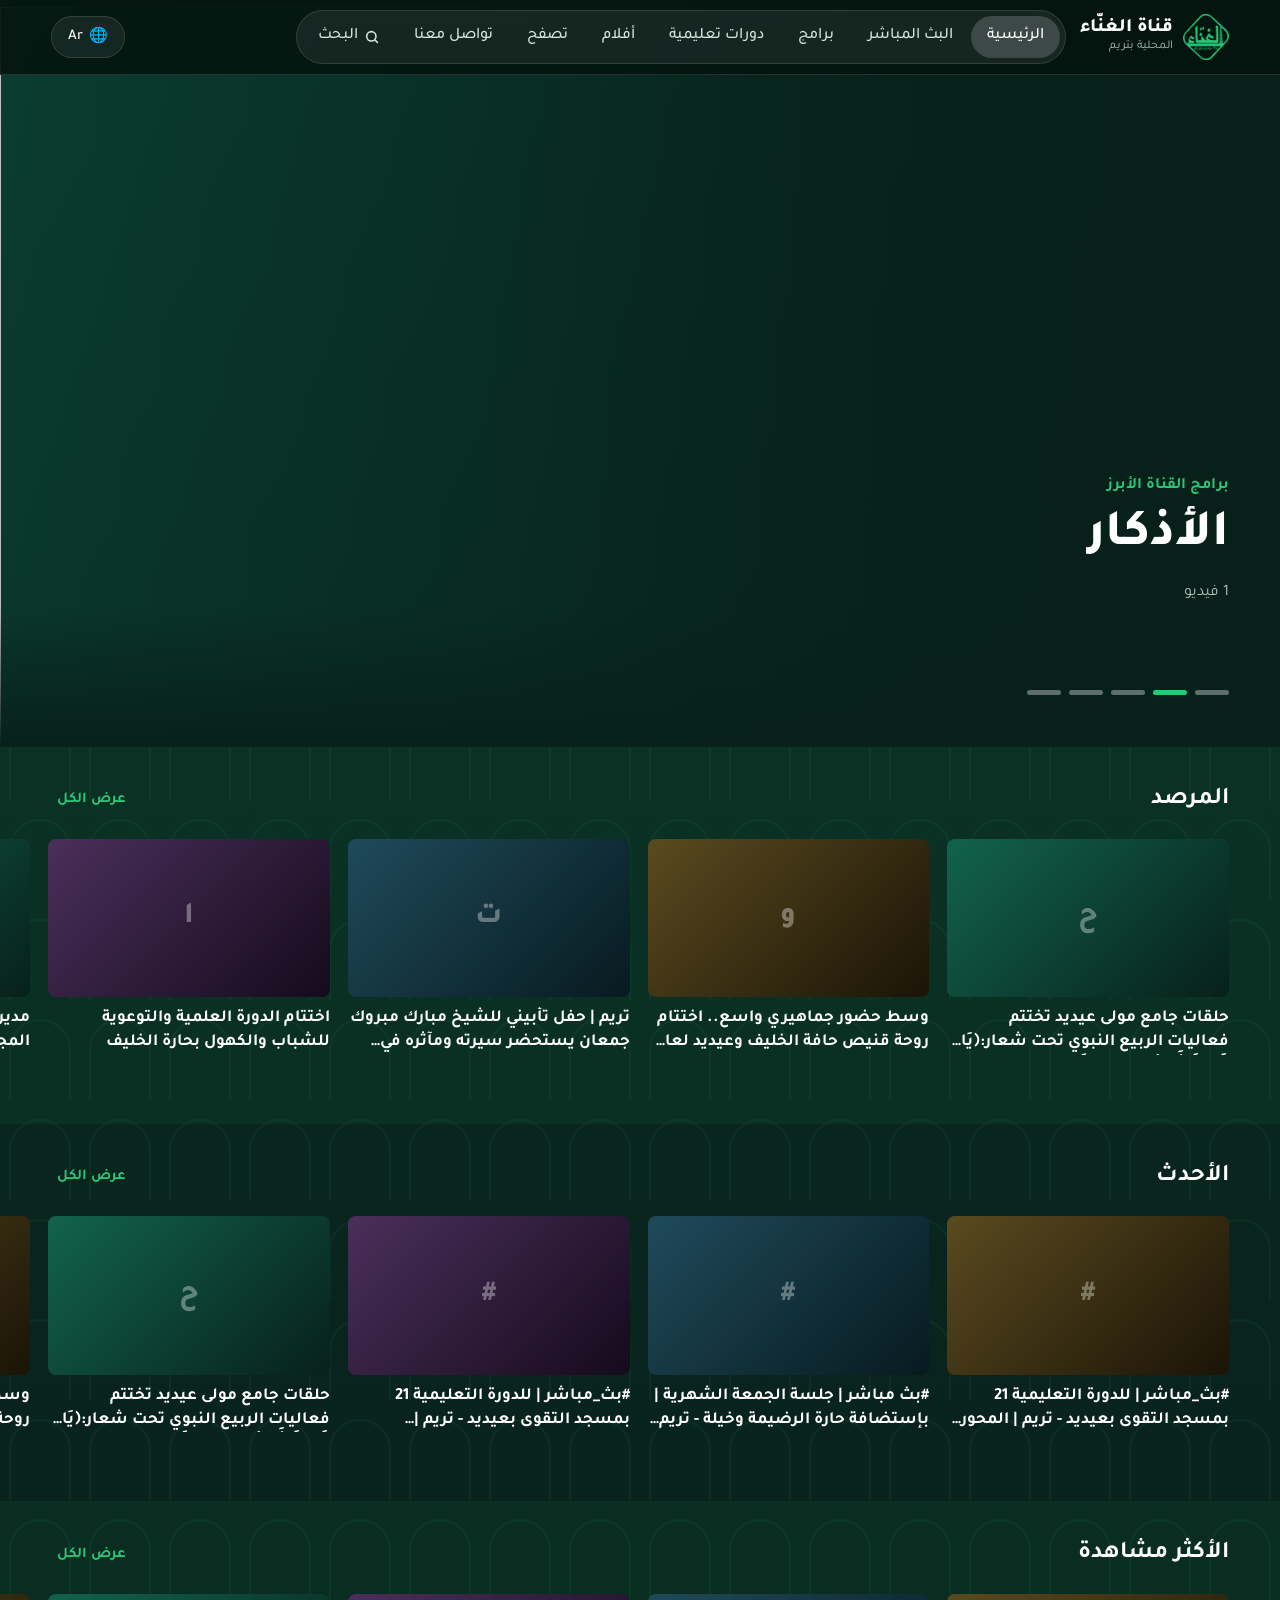
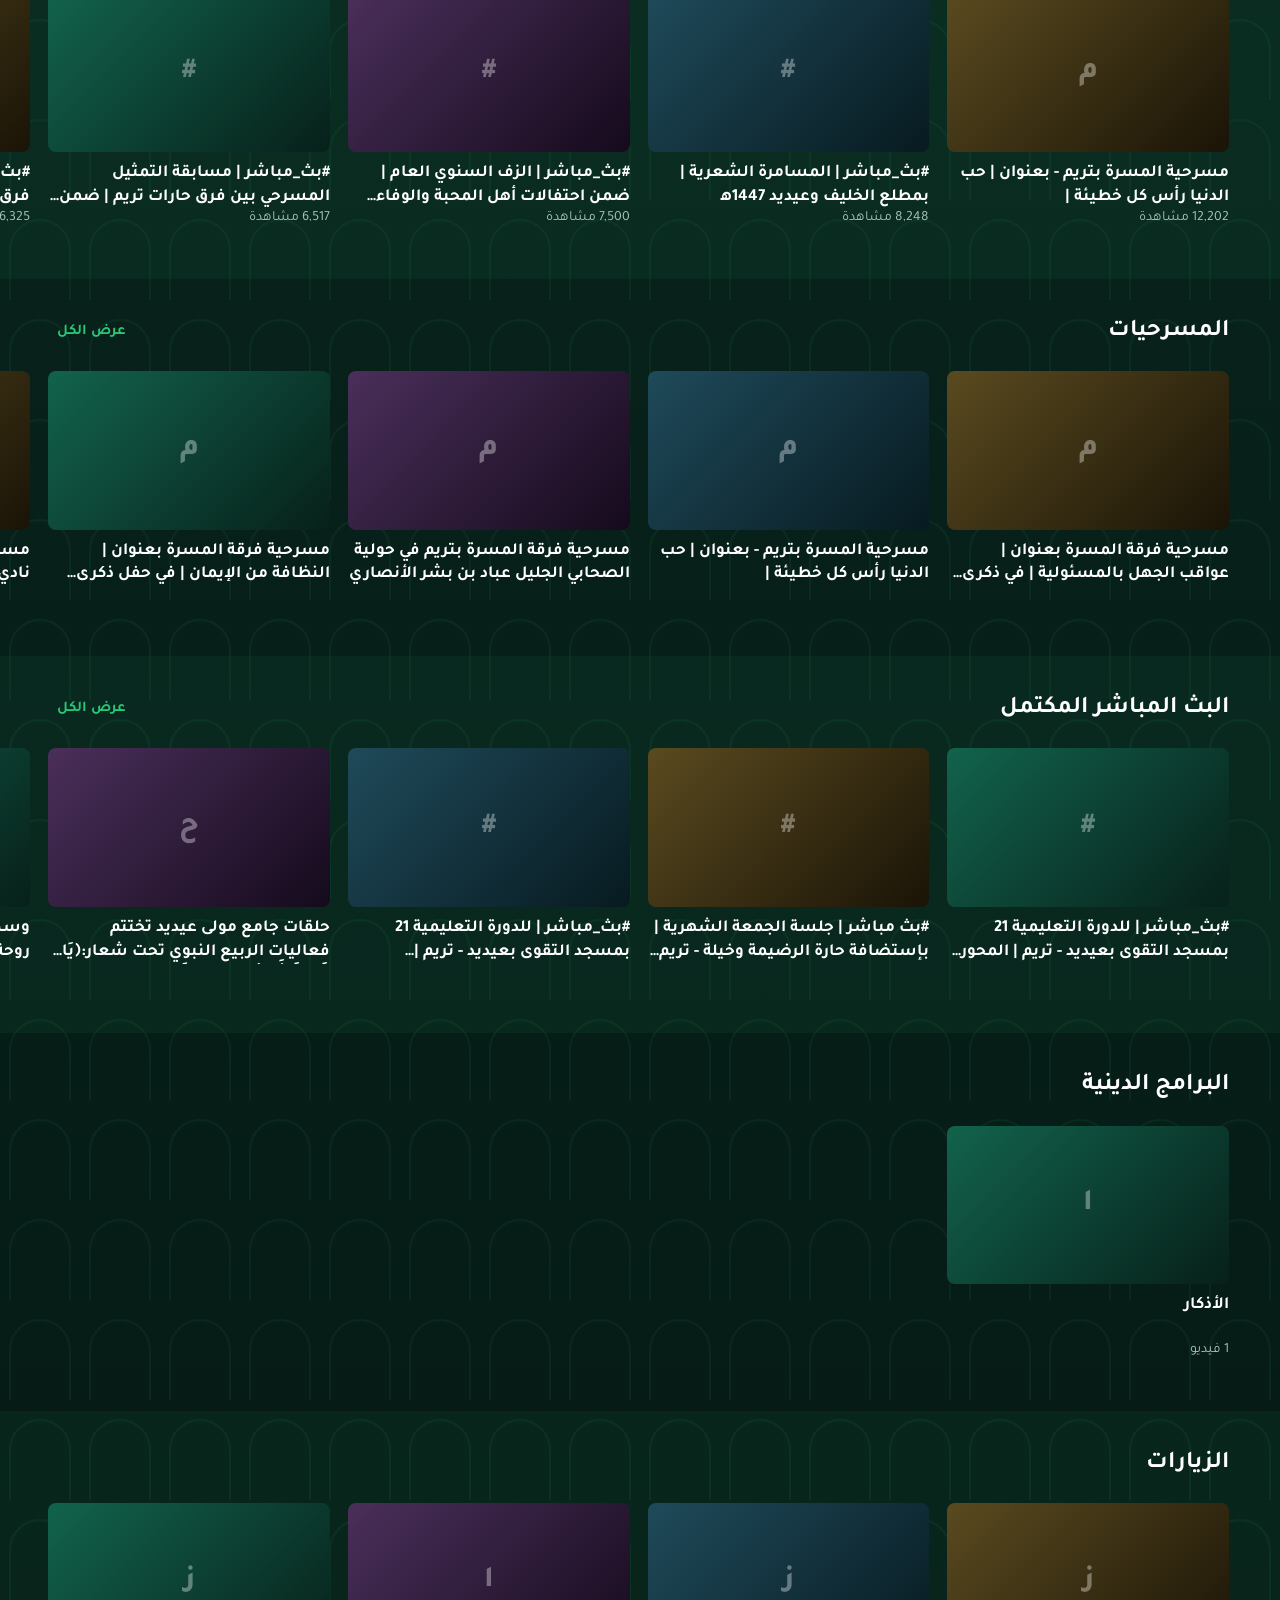
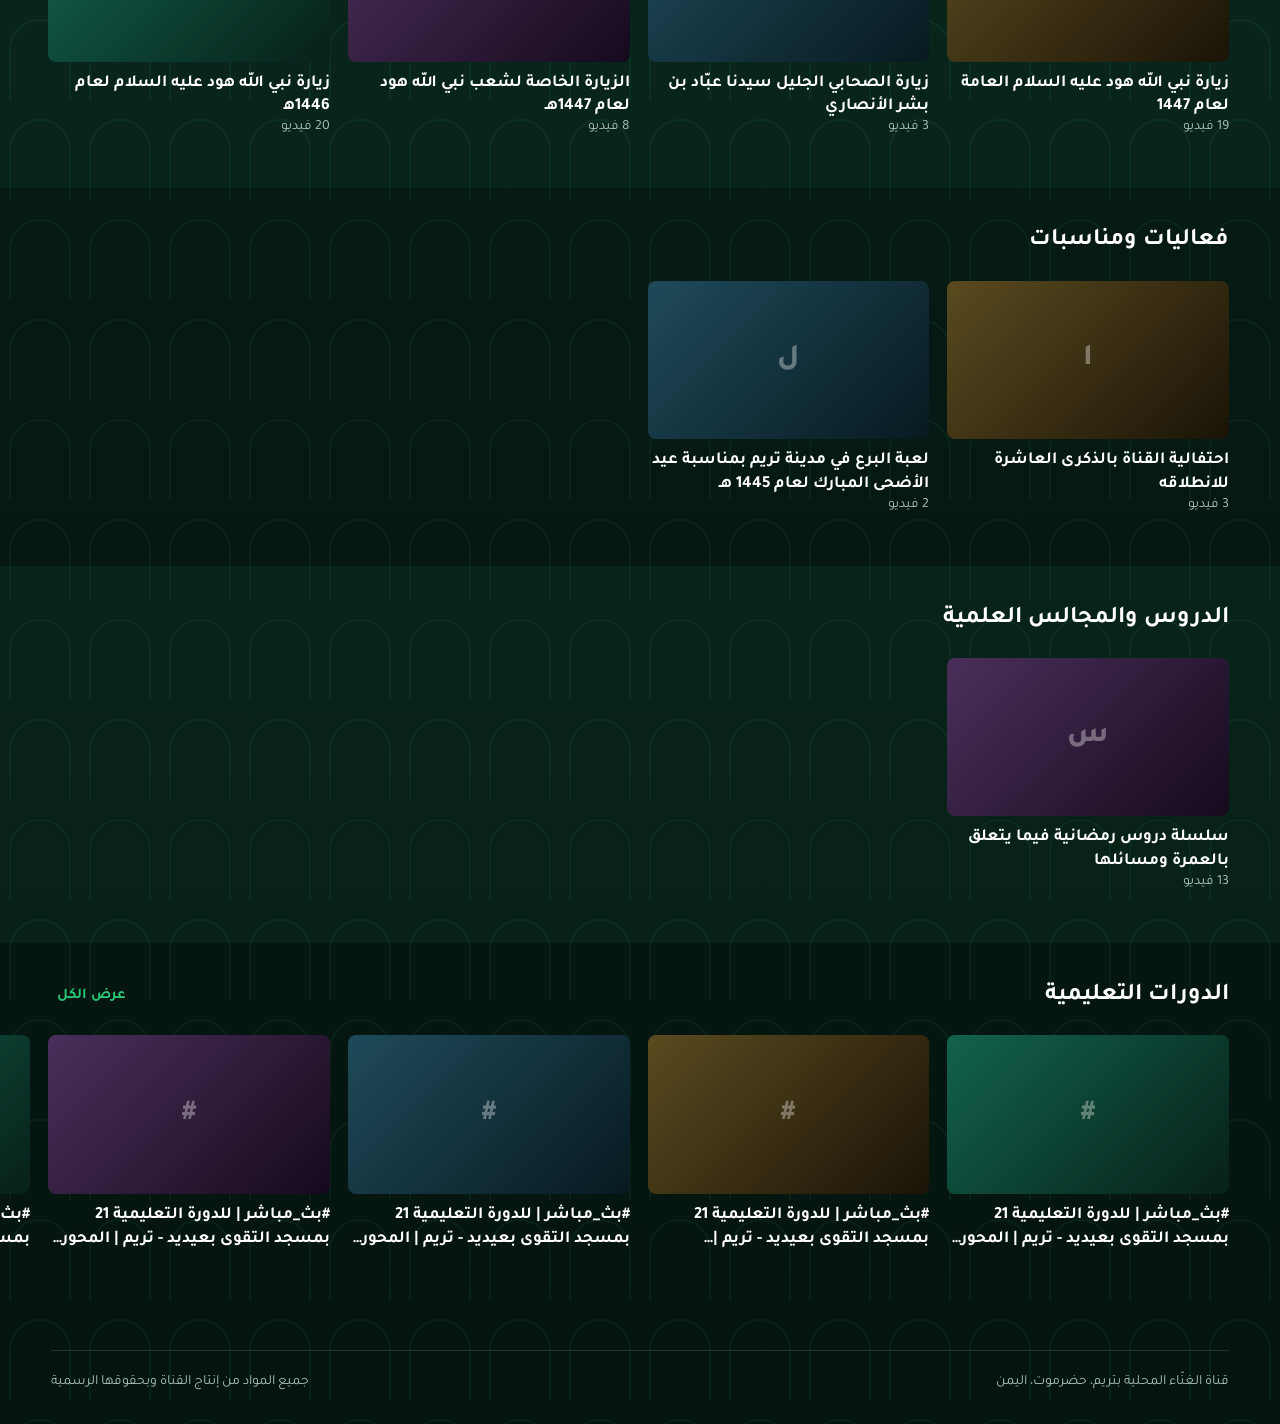
==== commit c2a3f357: "Replace header app button with PWA install button" ====
--- a/index.html
+++ b/index.html
@@ -155,7 +155,7 @@
   <div class="lang"><button class="round" id="lg" aria-haspopup="true">🌐 <span id="lgn">Ar</span></button>
     <ul id="lm" hidden><li><button data-l="ar">العربية</button></li><li><button data-l="en">English</button></li><li><button data-l="id">Bahasa Indonesia</button></li></ul></div>
   <span id="auth" hidden><button class="round" data-i="login">تسجيل الدخول</button> <button class="round w" data-i="subscribe">اشترك الآن</button></span>
-  <a class="btn" href="https://play.google.com/store/apps/details?id=com.codeyemen.alghannatv&hl=ar" target="_blank" rel="noopener" data-i="app">حمّل التطبيق</a>
+  <button class="btn" id="inst" type="button" data-i="app" hidden>ثبّت التطبيق</button>
 </header>
 
 <section class="hero" id="hero" data-r="home"><div id="slides"></div><div class="dots" id="dots"></div></section>
@@ -180,6 +180,22 @@
     <a href="https://play.google.com/store/apps/details?id=com.codeyemen.alghannatv&hl=ar" target="_blank" rel="noopener">Google Play</a></div>
 </div>
 <footer><span data-i="foot1">قناة الغنّاء المحلية بتريم، حضرموت، اليمن</span><span data-i="foot2">جميع المواد من إنتاج القناة وبحقوقها الرسمية</span></footer>
+<dialog id="ios" style="width:min(360px,92vw);padding:18px;text-align:start"><h3 id="iosT" style="margin:0 0 10px"></h3><p id="ios1"></p><p id="ios2"></p><p id="ios3"></p><button class="btn" id="iosx" type="button" style="margin-top:8px"></button></dialog>
+<script>(function(){var b=document.getElementById("inst"),dg=document.getElementById("ios"),ev=null;if(!b)return;
+function sa(){return matchMedia("(display-mode: standalone)").matches||navigator.standalone===true}
+var ua=navigator.userAgent,ios=/iPad|iPhone|iPod/.test(ua)||(navigator.platform==="MacIntel"&&navigator.maxTouchPoints>1);
+var safari=ios&&/Safari/.test(ua)&&!/CriOS|FxiOS|EdgiOS|OPiOS/.test(ua);
+function show(){b.hidden=sa()||!(ev||ios)}
+addEventListener("beforeinstallprompt",function(e){e.preventDefault();ev=e;show()});
+addEventListener("appinstalled",function(){ev=null;b.hidden=true});
+try{matchMedia("(display-mode: standalone)").addEventListener("change",show)}catch(_){}
+b.addEventListener("click",function(){
+ if(ev){ev.prompt();ev.userChoice.finally(function(){ev=null;show()});return}
+ if(ios){["iosT","ios1","ios2","ios3"].forEach(function(k){document.getElementById(k).textContent=T(k)});
+  if(!safari)document.getElementById("ios1").textContent=T("ios1")+" ("+(LANG==="ar"?"افتح الموقع من Safari":"open in Safari")+")";
+  document.getElementById("iosx").textContent=T("ok");dg.showModal()}});
+document.getElementById("iosx").onclick=function(){dg.close()};
+show()})();</script>
 <dialog id="ed"></dialog>
 <dialog id="dlg"><div class="dh"><span id="dt"></span><button id="dx" aria-label="close">×</button></div><div class="fr" id="fr"></div><div class="dn"><a id="dl" href="#" target="_blank" rel="noopener">YouTube</a></div></dialog>
 
@@ -277,9 +293,9 @@
 function embOf(i){return i.list?"https://www.youtube.com/embed/videoseries?list="+i.list+"&autoplay=1":i.id?"https://www.youtube.com/embed/"+i.id+"?autoplay=1":null}
 var FALLBACK=[{k:"programs",key:"programs",tab:"home,programs",items:[{t:"المرصد",q:"المرصد"},{t:"الدروس العلمية",q:"دروس"},{t:"فعاليات تريم",q:"فعاليات"}]}];
 var I18N={
-ar:{b1:"قناة الغنّاء",b2:"المحلية بتريم",home:"الرئيسية",live:"البث المباشر",programs:"برامج",courses:"دورات تعليمية",movies:"أفلام",browse:"تصفح",contact:"تواصل معنا",search:"البحث",app:"حمّل التطبيق",login:"تسجيل الدخول",subscribe:"اشترك الآن",watch:"شاهد الآن",watchLive:"شاهد البث",onYT:"على يوتيوب",featured:"برامج القناة الأبرز",latest:"الأحدث",top:"الأكثر مشاهدة",lives:"البث المباشر المكتمل",show:"المرصد",plays:"المسرحيات",courseRow:"الدورات التعليمية",movieRow:"أفلام",showAll:"عرض الكل",less:"عرض أقل",videos:"فيديو",views:"مشاهدة",empty:"لا يوجد محتوى هنا بعد",ph:"ابحث عن فيديو أو برنامج...",noRes:"لا توجد نتائج",liveTag:"مباشر",liveT:"البث المباشر",liveD:"الدروس والمجالس العلمية وفعاليات تريم، لحظة بلحظة على قناة الغنّاء.",liveErr:"تعذّر تشغيل البث هنا الآن.",liveOpen:"إن لم يظهر البث، افتحه في صفحة مستقلة",showDesc:"نشرة أسبوعية تتابع أبرز ما جرى في تريم وما حولها.",tag:"ياتريم وأهلها",about1:"قناة الغنّاء المحلية بتريم. دروس ومجالس علمية بالتنسيق مع دار المصطفى للدراسات الإسلامية، وتغطية لفعاليات المدينة وبرامج من إنتاج القناة.",about2:"نبثّ أيضًا على التلفاز عبر Local Spyder TV.",follow:"تابعنا",foot1:"قناة الغنّاء المحلية بتريم، حضرموت، اليمن",foot2:"جميع المواد من إنتاج القناة وبحقوقها الرسمية",cVisits:"الزيارات",cEvents:"فعاليات ومناسبات",cRel:"البرامج الدينية",cNews:"البرامج الإخبارية",cLessons:"الدروس والمجالس العلمية"},
-en:{b1:"Alghanna Channel",b2:"Tarim Local Channel",home:"Home",live:"Live",programs:"Programs",courses:"Courses",movies:"Movies",browse:"Browse",contact:"Contact",search:"Search",app:"Get the app",login:"Log in",subscribe:"Subscribe",watch:"Watch now",watchLive:"Watch live",onYT:"On YouTube",featured:"Featured programs",latest:"Latest",top:"Most viewed",lives:"Past live streams",show:"Al-Marsad",plays:"Plays",courseRow:"Courses",movieRow:"Movies",showAll:"Show all",less:"Show less",videos:"videos",views:"views",empty:"Nothing here yet",ph:"Search for a video or program...",noRes:"No results",liveTag:"LIVE",liveT:"Live broadcast",liveD:"Lessons, scholarly gatherings and Tarim events, live on Alghanna Channel.",liveErr:"The stream can't be played here right now.",liveOpen:"If the stream doesn't appear, open it in a separate page",showDesc:"A weekly bulletin following the latest news in Tarim and around it.",tag:"Ya Tarim wa Ahluha",about1:"Alghanna Local Channel of Tarim. Lessons and scholarly gatherings with Dar al-Mustafa for Islamic Studies, plus city events and our own productions.",about2:"We also broadcast on TV via Local Spyder TV.",follow:"Follow us",foot1:"Alghanna Local Channel of Tarim, Hadramawt, Yemen",foot2:"All content is produced by the channel with official rights",cVisits:"Visits",cEvents:"Events & occasions",cRel:"Religious programs",cNews:"News programs",cLessons:"Lessons & gatherings"},
-id:{b1:"Saluran Alghanna",b2:"Lokal Tarim",home:"Beranda",live:"Siaran Langsung",programs:"Program",courses:"Kursus",movies:"Film",browse:"Jelajahi",contact:"Hubungi Kami",search:"Cari",app:"Unduh Aplikasi",login:"Masuk",subscribe:"Berlangganan",watch:"Tonton Sekarang",watchLive:"Tonton Siaran",onYT:"Di YouTube",featured:"Program Unggulan",latest:"Terbaru",top:"Paling Banyak Ditonton",lives:"Siaran Langsung Sebelumnya",show:"Al-Marsad",plays:"Drama Panggung",courseRow:"Kursus",movieRow:"Film",showAll:"Lihat Semua",less:"Lebih Sedikit",videos:"video",views:"tayangan",empty:"Belum ada konten",ph:"Cari video atau program...",noRes:"Tidak ada hasil",liveTag:"LANGSUNG",liveT:"Siaran Langsung",liveD:"Pengajian, majelis ilmu, dan acara Tarim, disiarkan langsung di Saluran Alghanna.",liveErr:"Siaran tidak dapat diputar di sini saat ini.",liveOpen:"Jika siaran tidak muncul, buka di halaman terpisah",showDesc:"Buletin mingguan yang mengikuti kabar terbaru di Tarim dan sekitarnya.",tag:"Ya Tarim wa Ahluha",about1:"Saluran Lokal Alghanna di Tarim. Pengajian dan majelis ilmu bersama Dar al-Mustafa untuk Studi Islam, serta liputan acara kota dan produksi saluran.",about2:"Kami juga siaran di TV melalui Local Spyder TV.",follow:"Ikuti Kami",foot1:"Saluran Lokal Alghanna di Tarim, Hadramaut, Yaman",foot2:"Seluruh konten diproduksi saluran dengan hak resmi",cVisits:"Kunjungan",cEvents:"Acara & Perayaan",cRel:"Program Keagamaan",cNews:"Program Berita",cLessons:"Pengajian & Majelis Ilmu"}};
+ar:{b1:"قناة الغنّاء",b2:"المحلية بتريم",home:"الرئيسية",live:"البث المباشر",programs:"برامج",courses:"دورات تعليمية",movies:"أفلام",browse:"تصفح",contact:"تواصل معنا",search:"البحث",app:"ثبّت التطبيق",iosT:"تثبيت التطبيق على آيفون",ios1:"1. اضغط زر المشاركة (المربع والسهم) أسفل المتصفح",ios2:"2. اختر «إضافة إلى الشاشة الرئيسية»",ios3:"3. اضغط «إضافة»",ok:"تم",login:"تسجيل الدخول",subscribe:"اشترك الآن",watch:"شاهد الآن",watchLive:"شاهد البث",onYT:"على يوتيوب",featured:"برامج القناة الأبرز",latest:"الأحدث",top:"الأكثر مشاهدة",lives:"البث المباشر المكتمل",show:"المرصد",plays:"المسرحيات",courseRow:"الدورات التعليمية",movieRow:"أفلام",showAll:"عرض الكل",less:"عرض أقل",videos:"فيديو",views:"مشاهدة",empty:"لا يوجد محتوى هنا بعد",ph:"ابحث عن فيديو أو برنامج...",noRes:"لا توجد نتائج",liveTag:"مباشر",liveT:"البث المباشر",liveD:"الدروس والمجالس العلمية وفعاليات تريم، لحظة بلحظة على قناة الغنّاء.",liveErr:"تعذّر تشغيل البث هنا الآن.",liveOpen:"إن لم يظهر البث، افتحه في صفحة مستقلة",showDesc:"نشرة أسبوعية تتابع أبرز ما جرى في تريم وما حولها.",tag:"ياتريم وأهلها",about1:"قناة الغنّاء المحلية بتريم. دروس ومجالس علمية بالتنسيق مع دار المصطفى للدراسات الإسلامية، وتغطية لفعاليات المدينة وبرامج من إنتاج القناة.",about2:"نبثّ أيضًا على التلفاز عبر Local Spyder TV.",follow:"تابعنا",foot1:"قناة الغنّاء المحلية بتريم، حضرموت، اليمن",foot2:"جميع المواد من إنتاج القناة وبحقوقها الرسمية",cVisits:"الزيارات",cEvents:"فعاليات ومناسبات",cRel:"البرامج الدينية",cNews:"البرامج الإخبارية",cLessons:"الدروس والمجالس العلمية"},
+en:{b1:"Alghanna Channel",b2:"Tarim Local Channel",home:"Home",live:"Live",programs:"Programs",courses:"Courses",movies:"Movies",browse:"Browse",contact:"Contact",search:"Search",app:"Install app",iosT:"Install on iPhone",ios1:"1. Tap the Share button (square with arrow) in Safari",ios2:"2. Choose \"Add to Home Screen\"",ios3:"3. Tap Add",ok:"OK",login:"Log in",subscribe:"Subscribe",watch:"Watch now",watchLive:"Watch live",onYT:"On YouTube",featured:"Featured programs",latest:"Latest",top:"Most viewed",lives:"Past live streams",show:"Al-Marsad",plays:"Plays",courseRow:"Courses",movieRow:"Movies",showAll:"Show all",less:"Show less",videos:"videos",views:"views",empty:"Nothing here yet",ph:"Search for a video or program...",noRes:"No results",liveTag:"LIVE",liveT:"Live broadcast",liveD:"Lessons, scholarly gatherings and Tarim events, live on Alghanna Channel.",liveErr:"The stream can't be played here right now.",liveOpen:"If the stream doesn't appear, open it in a separate page",showDesc:"A weekly bulletin following the latest news in Tarim and around it.",tag:"Ya Tarim wa Ahluha",about1:"Alghanna Local Channel of Tarim. Lessons and scholarly gatherings with Dar al-Mustafa for Islamic Studies, plus city events and our own productions.",about2:"We also broadcast on TV via Local Spyder TV.",follow:"Follow us",foot1:"Alghanna Local Channel of Tarim, Hadramawt, Yemen",foot2:"All content is produced by the channel with official rights",cVisits:"Visits",cEvents:"Events & occasions",cRel:"Religious programs",cNews:"News programs",cLessons:"Lessons & gatherings"},
+id:{b1:"Saluran Alghanna",b2:"Lokal Tarim",home:"Beranda",live:"Siaran Langsung",programs:"Program",courses:"Kursus",movies:"Film",browse:"Jelajahi",contact:"Hubungi Kami",search:"Cari",app:"Pasang Aplikasi",iosT:"Pasang di iPhone",ios1:"1. Ketuk tombol Bagikan di Safari",ios2:"2. Pilih \"Tambah ke Layar Utama\"",ios3:"3. Ketuk Tambah",ok:"OK",login:"Masuk",subscribe:"Berlangganan",watch:"Tonton Sekarang",watchLive:"Tonton Siaran",onYT:"Di YouTube",featured:"Program Unggulan",latest:"Terbaru",top:"Paling Banyak Ditonton",lives:"Siaran Langsung Sebelumnya",show:"Al-Marsad",plays:"Drama Panggung",courseRow:"Kursus",movieRow:"Film",showAll:"Lihat Semua",less:"Lebih Sedikit",videos:"video",views:"tayangan",empty:"Belum ada konten",ph:"Cari video atau program...",noRes:"Tidak ada hasil",liveTag:"LANGSUNG",liveT:"Siaran Langsung",liveD:"Pengajian, majelis ilmu, dan acara Tarim, disiarkan langsung di Saluran Alghanna.",liveErr:"Siaran tidak dapat diputar di sini saat ini.",liveOpen:"Jika siaran tidak muncul, buka di halaman terpisah",showDesc:"Buletin mingguan yang mengikuti kabar terbaru di Tarim dan sekitarnya.",tag:"Ya Tarim wa Ahluha",about1:"Saluran Lokal Alghanna di Tarim. Pengajian dan majelis ilmu bersama Dar al-Mustafa untuk Studi Islam, serta liputan acara kota dan produksi saluran.",about2:"Kami juga siaran di TV melalui Local Spyder TV.",follow:"Ikuti Kami",foot1:"Saluran Lokal Alghanna di Tarim, Hadramaut, Yaman",foot2:"Seluruh konten diproduksi saluran dengan hak resmi",cVisits:"Kunjungan",cEvents:"Acara & Perayaan",cRel:"Program Keagamaan",cNews:"Program Berita",cLessons:"Pengajian & Majelis Ilmu"}};
 var CATK={"الزيارات":"cVisits","فعاليات ومناسبات":"cEvents","البرامج الدينية":"cRel","البرامج الإخبارية":"cNews","الدروس والمجالس العلمية":"cLessons"};
 var LANG="ar";
 function T(k){var d=I18N[LANG]||{};return d[k]!=null?d[k]:I18N.ar[k]!=null?I18N.ar[k]:k}
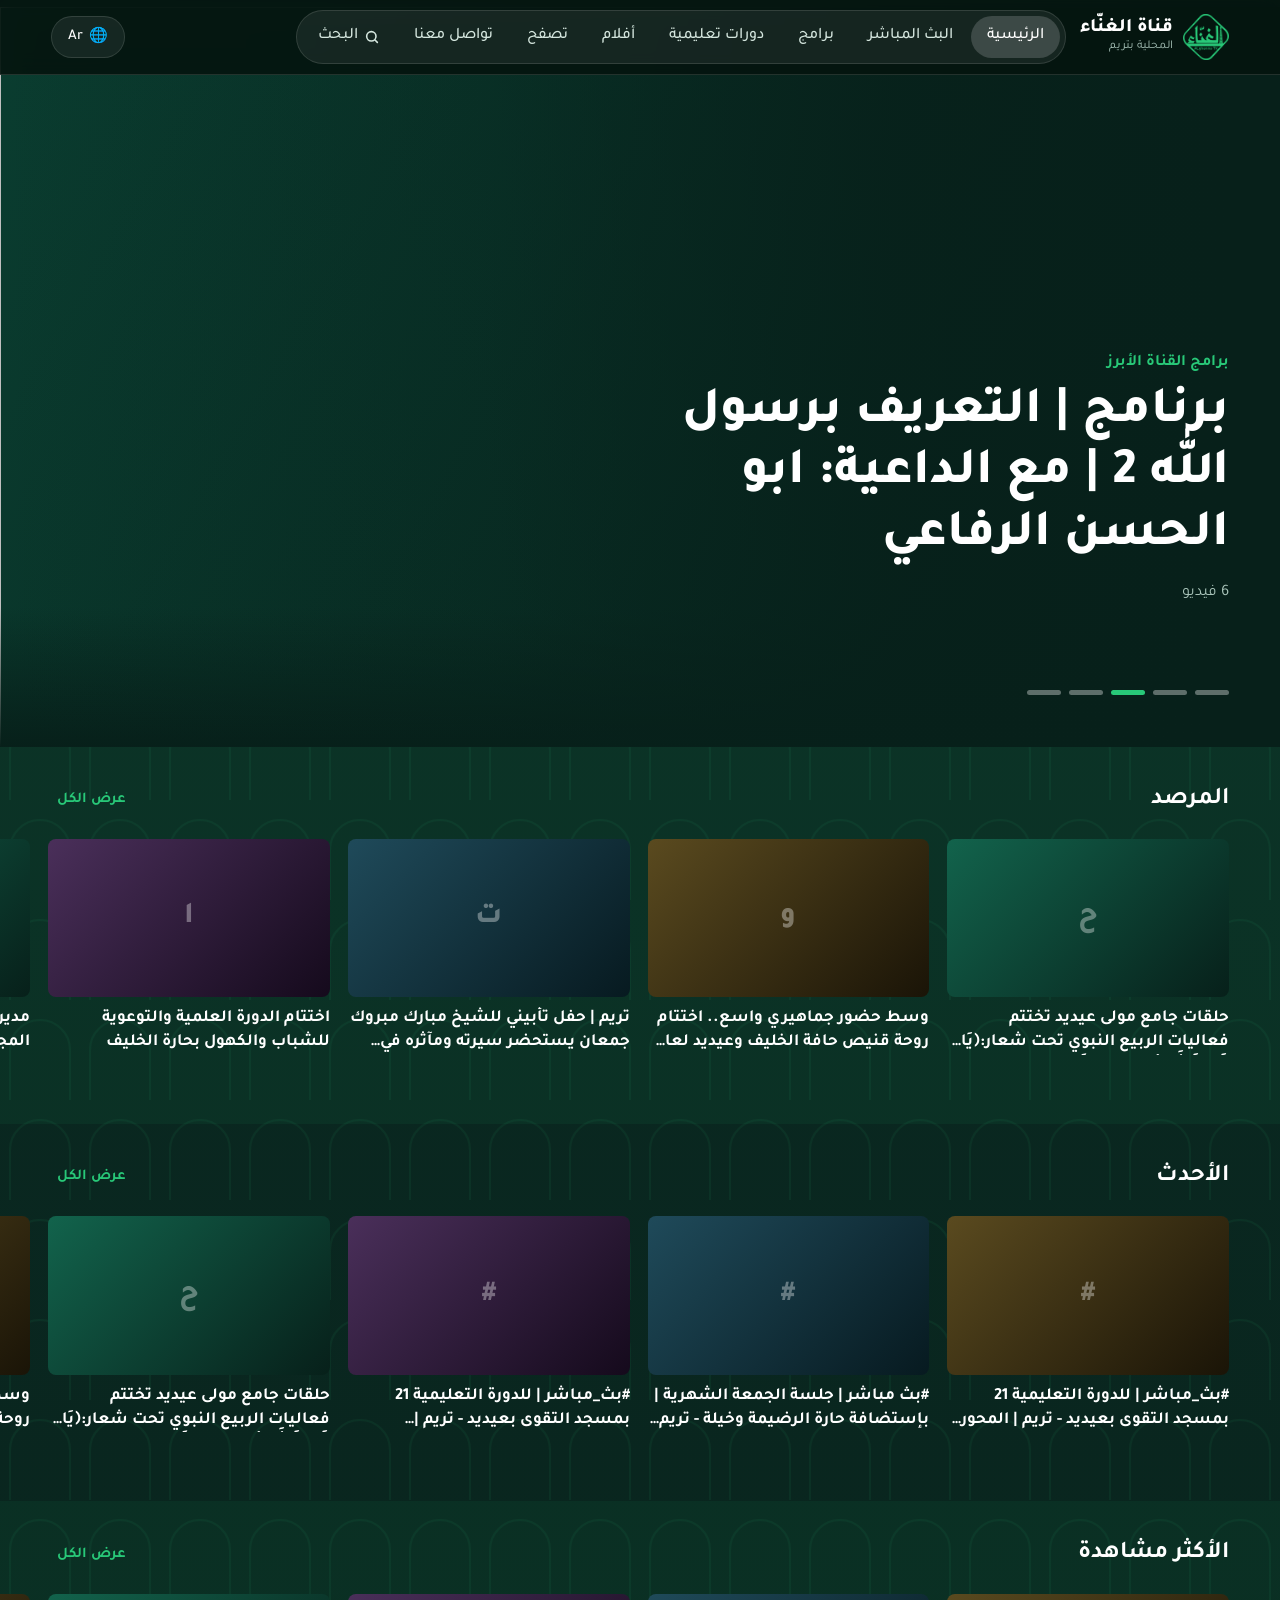
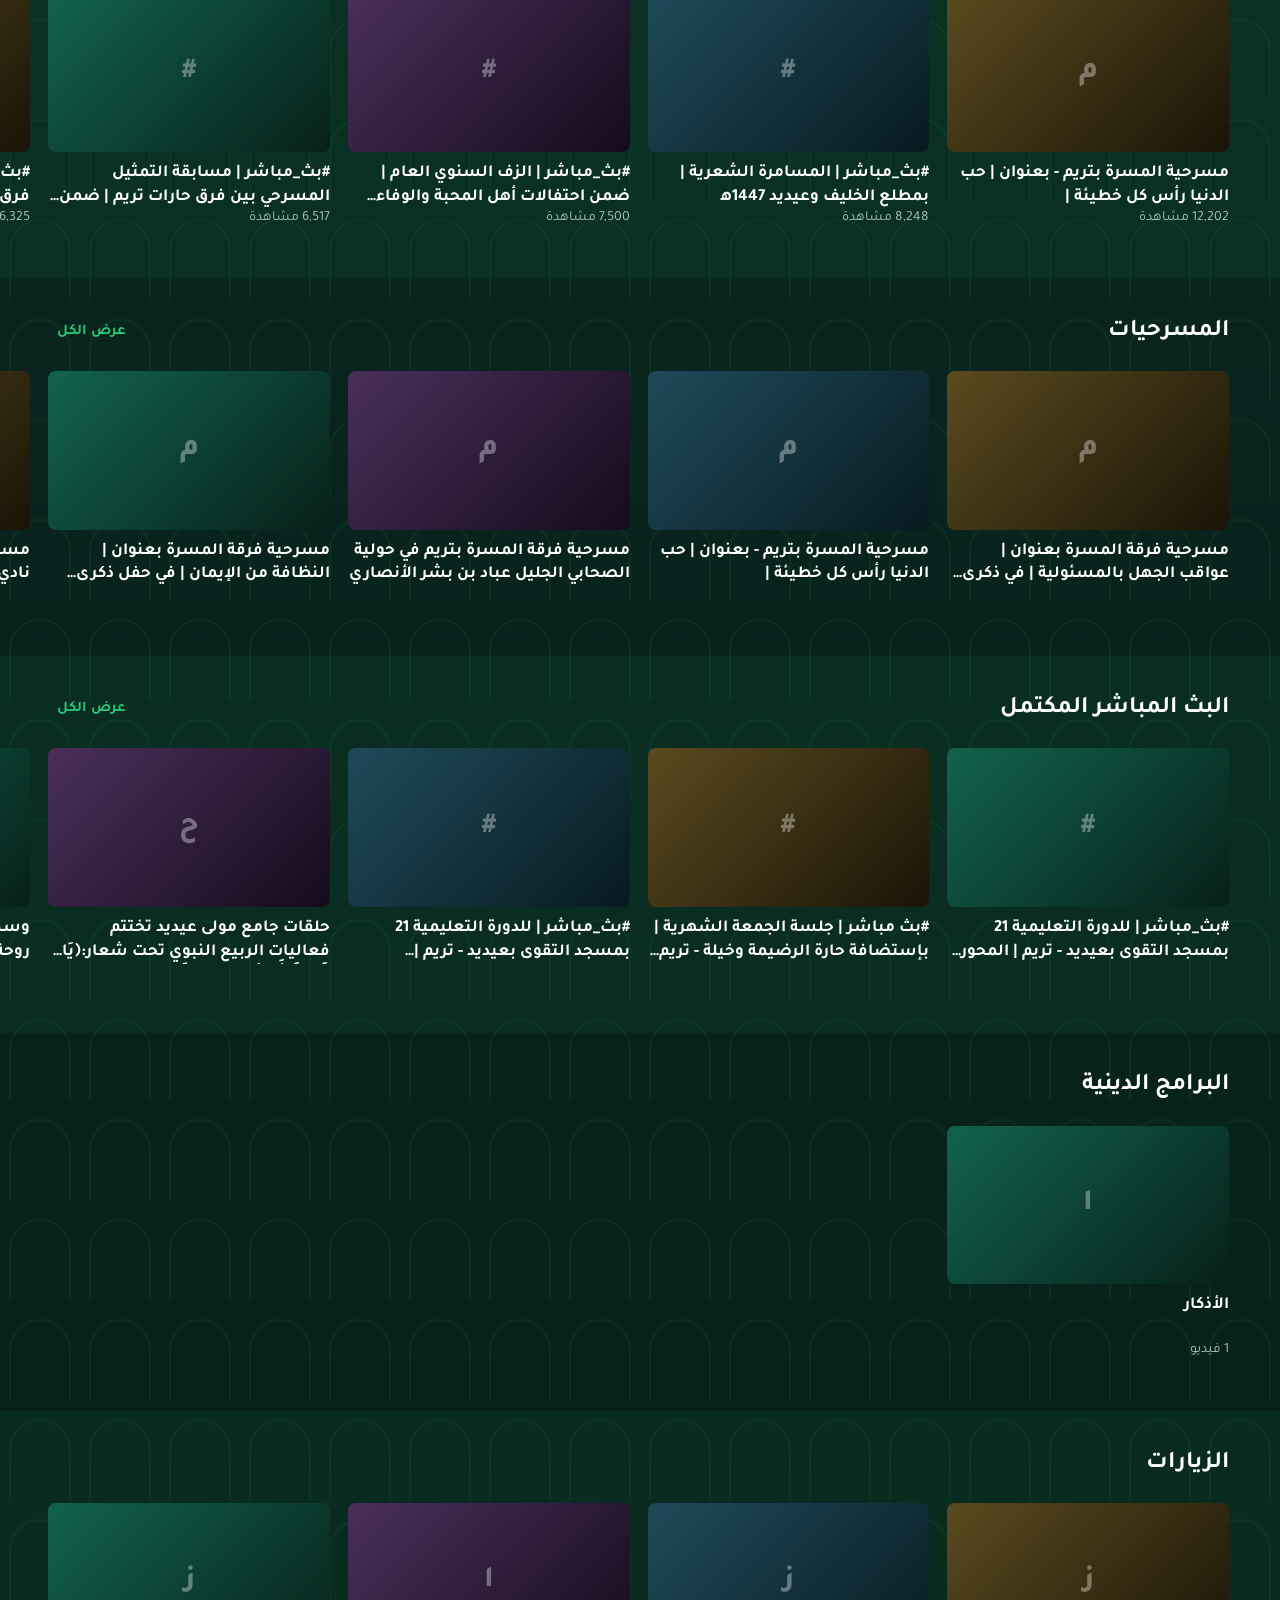
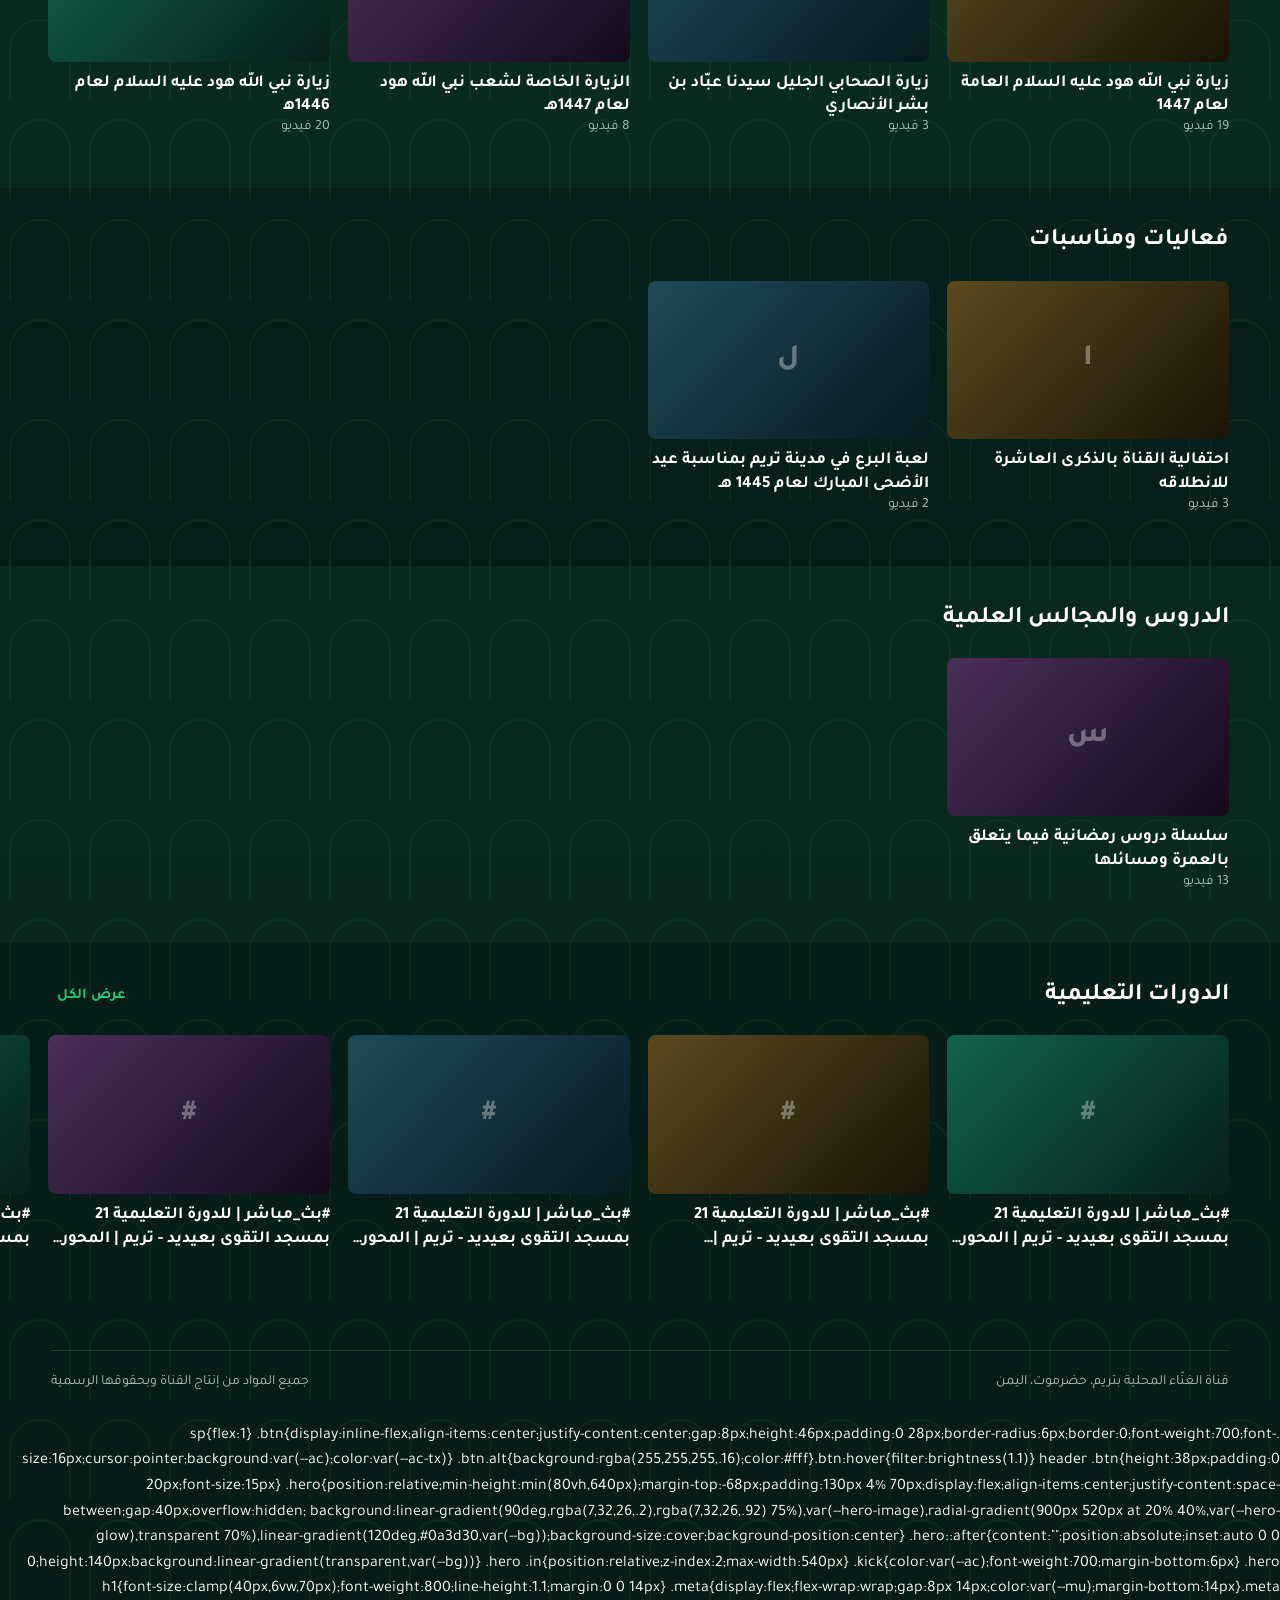
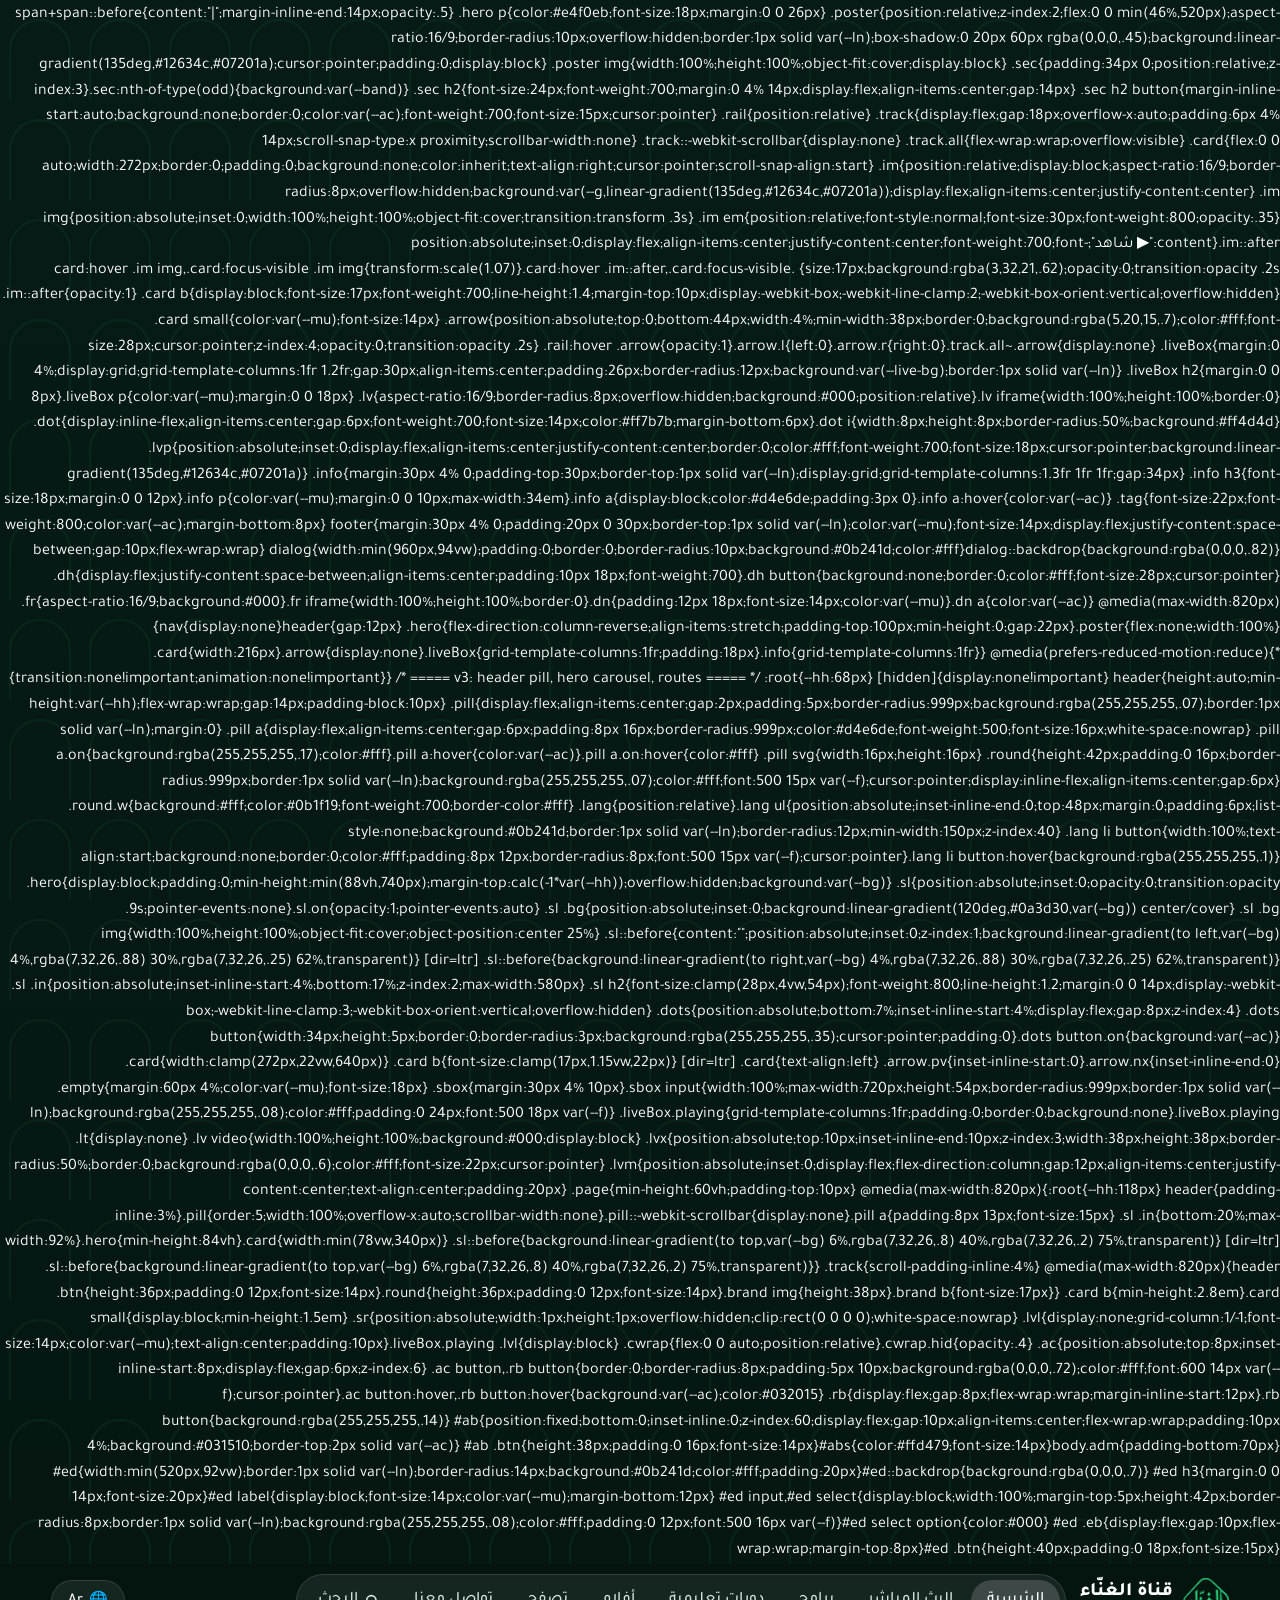
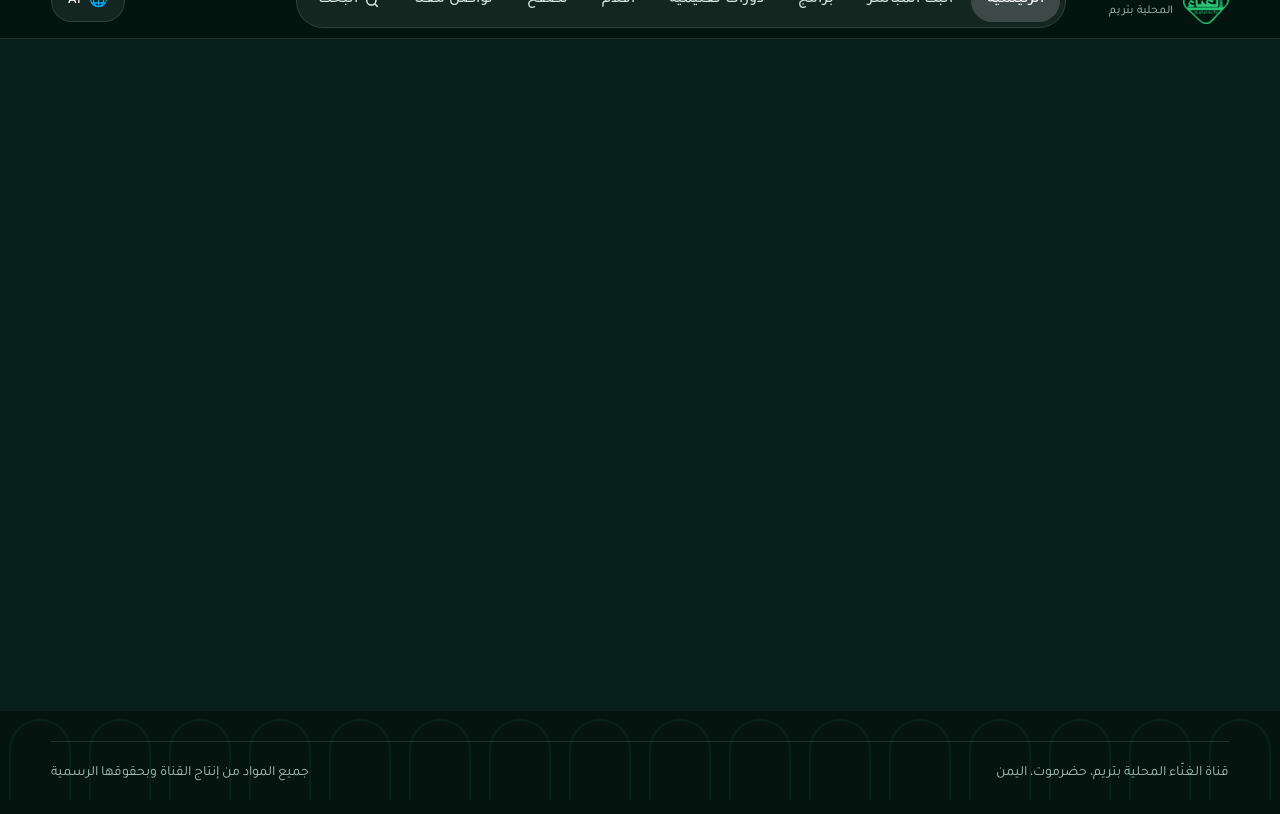
==== commit 75f14cef: "Update index.html" ====
--- a/index.html
+++ b/index.html
@@ -180,6 +180,7 @@
     <a href="https://play.google.com/store/apps/details?id=com.codeyemen.alghannatv&hl=ar" target="_blank" rel="noopener">Google Play</a></div>
 </div>
 <footer><span data-i="foot1">قناة الغنّاء المحلية بتريم، حضرموت، اليمن</span><span data-i="foot2">جميع المواد من إنتاج القناة وبحقوقها الرسمية</span></footer>
+<style>#inst[hidden]{display:none!important}@media(max-width:820px){#inst{height:36px;padding:0 12px;font-size:14px;white-space:nowrap}header:has(#inst:not([hidden])) .brand>:not(img){display:none}}</style>
 <dialog id="ios" style="width:min(360px,92vw);padding:18px;text-align:start"><h3 id="iosT" style="margin:0 0 10px"></h3><p id="ios1"></p><p id="ios2"></p><p id="ios3"></p><button class="btn" id="iosx" type="button" style="margin-top:8px"></button></dialog>
 <script>(function(){var b=document.getElementById("inst"),dg=document.getElementById("ios"),ev=null;if(!b)return;
 function sa(){return matchMedia("(display-mode: standalone)").matches||navigator.standalone===true}
@@ -472,3 +473,441 @@
 </script>
 </body>
 </html>
+.sp{flex:1}
+.btn{display:inline-flex;align-items:center;justify-content:center;gap:8px;height:46px;padding:0 28px;border-radius:6px;border:0;font-weight:700;font-size:16px;cursor:pointer;background:var(--ac);color:var(--ac-tx)}
+.btn.alt{background:rgba(255,255,255,.16);color:#fff}.btn:hover{filter:brightness(1.1)}
+header .btn{height:38px;padding:0 20px;font-size:15px}
+
+.hero{position:relative;min-height:min(80vh,640px);margin-top:-68px;padding:130px 4% 70px;display:flex;align-items:center;justify-content:space-between;gap:40px;overflow:hidden;
+ background:linear-gradient(90deg,rgba(7,32,26,.2),rgba(7,32,26,.92) 75%),var(--hero-image),radial-gradient(900px 520px at 20% 40%,var(--hero-glow),transparent 70%),linear-gradient(120deg,#0a3d30,var(--bg));background-size:cover;background-position:center}
+.hero::after{content:"";position:absolute;inset:auto 0 0 0;height:140px;background:linear-gradient(transparent,var(--bg))}
+.hero .in{position:relative;z-index:2;max-width:540px}
+.kick{color:var(--ac);font-weight:700;margin-bottom:6px}
+.hero h1{font-size:clamp(40px,6vw,70px);font-weight:800;line-height:1.1;margin:0 0 14px}
+.meta{display:flex;flex-wrap:wrap;gap:8px 14px;color:var(--mu);margin-bottom:14px}.meta span+span::before{content:"|";margin-inline-end:14px;opacity:.5}
+.hero p{color:#e4f0eb;font-size:18px;margin:0 0 26px}
+.poster{position:relative;z-index:2;flex:0 0 min(46%,520px);aspect-ratio:16/9;border-radius:10px;overflow:hidden;border:1px solid var(--ln);box-shadow:0 20px 60px rgba(0,0,0,.45);background:linear-gradient(135deg,#12634c,#07201a);cursor:pointer;padding:0;display:block}
+.poster img{width:100%;height:100%;object-fit:cover;display:block}
+
+.sec{padding:34px 0;position:relative;z-index:3}.sec:nth-of-type(odd){background:var(--band)}
+.sec h2{font-size:24px;font-weight:700;margin:0 4% 14px;display:flex;align-items:center;gap:14px}
+.sec h2 button{margin-inline-start:auto;background:none;border:0;color:var(--ac);font-weight:700;font-size:15px;cursor:pointer}
+.rail{position:relative}
+.track{display:flex;gap:18px;overflow-x:auto;padding:6px 4% 14px;scroll-snap-type:x proximity;scrollbar-width:none}
+.track::-webkit-scrollbar{display:none}
+.track.all{flex-wrap:wrap;overflow:visible}
+.card{flex:0 0 auto;width:272px;border:0;padding:0;background:none;color:inherit;text-align:right;cursor:pointer;scroll-snap-align:start}
+.im{position:relative;display:block;aspect-ratio:16/9;border-radius:8px;overflow:hidden;background:var(--g,linear-gradient(135deg,#12634c,#07201a));display:flex;align-items:center;justify-content:center}
+.im img{position:absolute;inset:0;width:100%;height:100%;object-fit:cover;transition:transform .3s}
+.im em{position:relative;font-style:normal;font-size:30px;font-weight:800;opacity:.35}
+.im::after{content:"▶  شاهد";position:absolute;inset:0;display:flex;align-items:center;justify-content:center;font-weight:700;font-size:17px;background:rgba(3,32,21,.62);opacity:0;transition:opacity .2s}
+.card:hover .im img,.card:focus-visible .im img{transform:scale(1.07)}.card:hover .im::after,.card:focus-visible .im::after{opacity:1}
+.card b{display:block;font-size:17px;font-weight:700;line-height:1.4;margin-top:10px;display:-webkit-box;-webkit-line-clamp:2;-webkit-box-orient:vertical;overflow:hidden}
+.card small{color:var(--mu);font-size:14px}
+.arrow{position:absolute;top:0;bottom:44px;width:4%;min-width:38px;border:0;background:rgba(5,20,15,.7);color:#fff;font-size:28px;cursor:pointer;z-index:4;opacity:0;transition:opacity .2s}
+.rail:hover .arrow{opacity:1}.arrow.l{left:0}.arrow.r{right:0}.track.all~.arrow{display:none}
+
+.liveBox{margin:0 4%;display:grid;grid-template-columns:1fr 1.2fr;gap:30px;align-items:center;padding:26px;border-radius:12px;background:var(--live-bg);border:1px solid var(--ln)}
+.liveBox h2{margin:0 0 8px}.liveBox p{color:var(--mu);margin:0 0 18px}
+.lv{aspect-ratio:16/9;border-radius:8px;overflow:hidden;background:#000;position:relative}.lv iframe{width:100%;height:100%;border:0}
+.dot{display:inline-flex;align-items:center;gap:6px;font-weight:700;font-size:14px;color:#ff7b7b;margin-bottom:6px}.dot i{width:8px;height:8px;border-radius:50%;background:#ff4d4d}
+.lvp{position:absolute;inset:0;display:flex;align-items:center;justify-content:center;border:0;color:#fff;font-weight:700;font-size:18px;cursor:pointer;background:linear-gradient(135deg,#12634c,#07201a)}
+
+.info{margin:30px 4% 0;padding-top:30px;border-top:1px solid var(--ln);display:grid;grid-template-columns:1.3fr 1fr 1fr;gap:34px}
+.info h3{font-size:18px;margin:0 0 12px}.info p{color:var(--mu);margin:0 0 10px;max-width:34em}.info a{display:block;color:#d4e6de;padding:3px 0}.info a:hover{color:var(--ac)}
+.tag{font-size:22px;font-weight:800;color:var(--ac);margin-bottom:8px}
+footer{margin:30px 4% 0;padding:20px 0 30px;border-top:1px solid var(--ln);color:var(--mu);font-size:14px;display:flex;justify-content:space-between;gap:10px;flex-wrap:wrap}
+dialog{width:min(960px,94vw);padding:0;border:0;border-radius:10px;background:#0b241d;color:#fff}dialog::backdrop{background:rgba(0,0,0,.82)}
+.dh{display:flex;justify-content:space-between;align-items:center;padding:10px 18px;font-weight:700}.dh button{background:none;border:0;color:#fff;font-size:28px;cursor:pointer}
+.fr{aspect-ratio:16/9;background:#000}.fr iframe{width:100%;height:100%;border:0}.dn{padding:12px 18px;font-size:14px;color:var(--mu)}.dn a{color:var(--ac)}
+@media(max-width:820px){nav{display:none}header{gap:12px}
+ .hero{flex-direction:column-reverse;align-items:stretch;padding-top:100px;min-height:0;gap:22px}.poster{flex:none;width:100%}
+ .card{width:216px}.arrow{display:none}.liveBox{grid-template-columns:1fr;padding:18px}.info{grid-template-columns:1fr}}
+@media(prefers-reduced-motion:reduce){*{transition:none!important;animation:none!important}}
+/* ===== v3: header pill, hero carousel, routes ===== */
+:root{--hh:68px}
+[hidden]{display:none!important}
+header{height:auto;min-height:var(--hh);flex-wrap:wrap;gap:14px;padding-block:10px}
+.pill{display:flex;align-items:center;gap:2px;padding:5px;border-radius:999px;background:rgba(255,255,255,.07);border:1px solid var(--ln);margin:0}
+.pill a{display:flex;align-items:center;gap:6px;padding:8px 16px;border-radius:999px;color:#d4e6de;font-weight:500;font-size:16px;white-space:nowrap}
+.pill a.on{background:rgba(255,255,255,.17);color:#fff}.pill a:hover{color:var(--ac)}.pill a.on:hover{color:#fff}
+.pill svg{width:16px;height:16px}
+.round{height:42px;padding:0 16px;border-radius:999px;border:1px solid var(--ln);background:rgba(255,255,255,.07);color:#fff;font:500 15px var(--f);cursor:pointer;display:inline-flex;align-items:center;gap:6px}
+.round.w{background:#fff;color:#0b1f19;font-weight:700;border-color:#fff}
+.lang{position:relative}.lang ul{position:absolute;inset-inline-end:0;top:48px;margin:0;padding:6px;list-style:none;background:#0b241d;border:1px solid var(--ln);border-radius:12px;min-width:150px;z-index:40}
+.lang li button{width:100%;text-align:start;background:none;border:0;color:#fff;padding:8px 12px;border-radius:8px;font:500 15px var(--f);cursor:pointer}.lang li button:hover{background:rgba(255,255,255,.1)}
+.hero{display:block;padding:0;min-height:min(88vh,740px);margin-top:calc(-1*var(--hh));overflow:hidden;background:var(--bg)}
+.sl{position:absolute;inset:0;opacity:0;transition:opacity .9s;pointer-events:none}.sl.on{opacity:1;pointer-events:auto}
+.sl .bg{position:absolute;inset:0;background:linear-gradient(120deg,#0a3d30,var(--bg)) center/cover}
+.sl .bg img{width:100%;height:100%;object-fit:cover;object-position:center 25%}
+.sl::before{content:"";position:absolute;inset:0;z-index:1;background:linear-gradient(to left,var(--bg) 4%,rgba(7,32,26,.88) 30%,rgba(7,32,26,.25) 62%,transparent)}
+[dir=ltr] .sl::before{background:linear-gradient(to right,var(--bg) 4%,rgba(7,32,26,.88) 30%,rgba(7,32,26,.25) 62%,transparent)}
+.sl .in{position:absolute;inset-inline-start:4%;bottom:17%;z-index:2;max-width:580px}
+.sl h2{font-size:clamp(28px,4vw,54px);font-weight:800;line-height:1.2;margin:0 0 14px;display:-webkit-box;-webkit-line-clamp:3;-webkit-box-orient:vertical;overflow:hidden}
+.dots{position:absolute;bottom:7%;inset-inline-start:4%;display:flex;gap:8px;z-index:4}
+.dots button{width:34px;height:5px;border:0;border-radius:3px;background:rgba(255,255,255,.35);cursor:pointer;padding:0}.dots button.on{background:var(--ac)}
+.card{width:clamp(272px,22vw,640px)}
+.card b{font-size:clamp(17px,1.15vw,22px)}
+[dir=ltr] .card{text-align:left}
+.arrow.pv{inset-inline-start:0}.arrow.nx{inset-inline-end:0}
+.empty{margin:60px 4%;color:var(--mu);font-size:18px}
+.sbox{margin:30px 4% 10px}.sbox input{width:100%;max-width:720px;height:54px;border-radius:999px;border:1px solid var(--ln);background:rgba(255,255,255,.08);color:#fff;padding:0 24px;font:500 18px var(--f)}
+.liveBox.playing{grid-template-columns:1fr;padding:0;border:0;background:none}.liveBox.playing .lt{display:none}
+.lv video{width:100%;height:100%;background:#000;display:block}
+.lvx{position:absolute;top:10px;inset-inline-end:10px;z-index:3;width:38px;height:38px;border-radius:50%;border:0;background:rgba(0,0,0,.6);color:#fff;font-size:22px;cursor:pointer}
+.lvm{position:absolute;inset:0;display:flex;flex-direction:column;gap:12px;align-items:center;justify-content:center;text-align:center;padding:20px}
+.page{min-height:60vh;padding-top:10px}
+@media(max-width:820px){:root{--hh:118px}
+ header{padding-inline:3%}.pill{order:5;width:100%;overflow-x:auto;scrollbar-width:none}.pill::-webkit-scrollbar{display:none}.pill a{padding:8px 13px;font-size:15px}
+ .sl .in{bottom:20%;max-width:92%}.hero{min-height:84vh}.card{width:min(78vw,340px)}
+ .sl::before{background:linear-gradient(to top,var(--bg) 6%,rgba(7,32,26,.8) 40%,rgba(7,32,26,.2) 75%,transparent)}
+ [dir=ltr] .sl::before{background:linear-gradient(to top,var(--bg) 6%,rgba(7,32,26,.8) 40%,rgba(7,32,26,.2) 75%,transparent)}}
+.track{scroll-padding-inline:4%}
+@media(max-width:820px){header .btn{height:36px;padding:0 12px;font-size:14px}.round{height:36px;padding:0 12px;font-size:14px}.brand img{height:38px}.brand b{font-size:17px}}
+
+.card b{min-height:2.8em}.card small{display:block;min-height:1.5em}
+.sr{position:absolute;width:1px;height:1px;overflow:hidden;clip:rect(0 0 0 0);white-space:nowrap}
+.lvl{display:none;grid-column:1/-1;font-size:14px;color:var(--mu);text-align:center;padding:10px}.liveBox.playing .lvl{display:block}
+.cwrap{flex:0 0 auto;position:relative}.cwrap.hid{opacity:.4}
+.ac{position:absolute;top:8px;inset-inline-start:8px;display:flex;gap:6px;z-index:6}
+.ac button,.rb button{border:0;border-radius:8px;padding:5px 10px;background:rgba(0,0,0,.72);color:#fff;font:600 14px var(--f);cursor:pointer}.ac button:hover,.rb button:hover{background:var(--ac);color:#032015}
+.rb{display:flex;gap:8px;flex-wrap:wrap;margin-inline-start:12px}.rb button{background:rgba(255,255,255,.14)}
+#ab{position:fixed;bottom:0;inset-inline:0;z-index:60;display:flex;gap:10px;align-items:center;flex-wrap:wrap;padding:10px 4%;background:#031510;border-top:2px solid var(--ac)}
+#ab .btn{height:38px;padding:0 16px;font-size:14px}#abs{color:#ffd479;font-size:14px}body.adm{padding-bottom:70px}
+#ed{width:min(520px,92vw);border:1px solid var(--ln);border-radius:14px;background:#0b241d;color:#fff;padding:20px}#ed::backdrop{background:rgba(0,0,0,.7)}
+#ed h3{margin:0 0 14px;font-size:20px}#ed label{display:block;font-size:14px;color:var(--mu);margin-bottom:12px}
+#ed input,#ed select{display:block;width:100%;margin-top:5px;height:42px;border-radius:8px;border:1px solid var(--ln);background:rgba(255,255,255,.08);color:#fff;padding:0 12px;font:500 16px var(--f)}#ed select option{color:#000}
+#ed .eb{display:flex;gap:10px;flex-wrap:wrap;margin-top:8px}#ed .btn{height:40px;padding:0 18px;font-size:15px}
+</style>
+<link rel="stylesheet" href="theme.css"><script src="mobile.js" defer></script>
+</head>
+<body>
+<noscript><p>الموقع الرسمي لقناة الغنّاء المحلية بتريم (Alghanna TV / alghannatv): بث مباشر ودروس ومجالس علمية وفعاليات من مدينة تريم بحضرموت، مع برنامج المرصد الأسبوعي وبرامج ودورات تعليمية وأفلام. ياتريم وأهلها.</p><p><a href="https://www.youtube.com/@alghannachannel6146">YouTube</a> · <a href="https://www.facebook.com/alghannatv/">Facebook</a> · <a href="https://telegram.me/alghannaTV">Telegram</a></p></noscript>
+<h1 class="sr">قناة الغنّاء المحلية بتريم - ياتريم وأهلها - Alghanna TV</h1>
+<header>
+  <a class="brand" href="#home"><img src="[data-uri]" alt="logo"><span><b data-i="b1">قناة الغنّاء</b><small data-i="b2">المحلية بتريم</small></span></a>
+  <nav class="pill" id="nav">
+    <a href="#home" data-r="home" data-i="home">الرئيسية</a><a href="#live" data-r="live" data-i="live">البث المباشر</a><a href="#programs" data-r="programs" data-i="programs">برامج</a><a href="#courses" data-r="courses" data-i="courses">دورات تعليمية</a><a href="#movies" data-r="movies" data-i="movies">أفلام</a><a href="#browse" data-r="browse" data-i="browse">تصفح</a><a href="#contact" data-r="contact" data-i="contact">تواصل معنا</a>
+    <a href="#search" data-r="search"><svg viewBox="0 0 24 24" fill="none" stroke="currentColor" stroke-width="2.4" stroke-linecap="round"><circle cx="11" cy="11" r="7"/><path d="M20 20l-3.5-3.5"/></svg><span data-i="search">البحث</span></a>
+  </nav>
+  <span class="sp"></span>
+  <div class="lang"><button class="round" id="lg" aria-haspopup="true">🌐 <span id="lgn">Ar</span></button>
+    <ul id="lm" hidden><li><button data-l="ar">العربية</button></li><li><button data-l="en">English</button></li><li><button data-l="id">Bahasa Indonesia</button></li></ul></div>
+  <span id="auth" hidden><button class="round" data-i="login">تسجيل الدخول</button> <button class="round w" data-i="subscribe">اشترك الآن</button></span>
+  <button class="btn" id="inst" type="button" data-i="app" hidden>ثبّت التطبيق</button>
+</header>
+
+<section class="hero" id="hero" data-r="home"><div id="slides"></div><div class="dots" id="dots"></div></section>
+
+<section class="sec page" data-r="live" id="live"><div class="liveBox" id="lb">
+  <div class="lt"><div class="dot"><i></i><span data-i="liveTag">مباشر</span></div><h2 data-i="liveT">البث المباشر</h2><p data-i="liveD">الدروس والمجالس العلمية وفعاليات تريم، لحظة بلحظة على قناة الغنّاء.</p>
+    <button class="btn" id="lw" data-i="watchLive">شاهد البث</button> <a class="btn alt" id="ly" target="_blank" rel="noopener" data-i="onYT">على يوتيوب</a></div>
+  <div class="lv" id="lv"></div><a class="lvl" id="lvl" target="_blank" rel="noopener" data-i="liveOpen">إن لم يظهر البث، افتحه في صفحة مستقلة</a></div></section>
+
+<section class="sec page" data-r="search" id="sbx"><div class="sbox"><input id="q" type="search" autocomplete="off"></div></section>
+<main id="rows"></main>
+
+<div class="info page" id="info" data-r="contact">
+  <div><div class="tag" data-i="tag">ياتريم وأهلها</div><p data-i="about1">قناة الغنّاء المحلية بتريم. دروس ومجالس علمية بالتنسيق مع دار المصطفى للدراسات الإسلامية، وتغطية لفعاليات المدينة وبرامج من إنتاج القناة.</p><p data-i="about2">نبثّ أيضًا على التلفاز عبر Local Spyder TV.</p></div>
+  <div><h3 data-i="follow">تابعنا</h3>
+    <a href="https://www.youtube.com/@alghannachannel6146" target="_blank" rel="noopener">YouTube</a>
+    <a href="https://www.facebook.com/alghannatv/" target="_blank" rel="noopener">Facebook</a>
+    <a href="https://www.instagram.com/alghannatv" target="_blank" rel="noopener">Instagram</a>
+    <a href="https://telegram.me/alghannaTV" target="_blank" rel="noopener">Telegram</a>
+    <a href="https://chat.whatsapp.com/JVVqboT6bhz6pdxI7RuvCv" target="_blank" rel="noopener">WhatsApp</a></div>
+  <div><h3 data-i="contact">تواصل معنا</h3><a href="tel:+967772299868" dir="ltr" style="text-align:start">+967 772 299 868</a><a href="tel:+967774731275" dir="ltr" style="text-align:start">+967 774 731 275</a>
+    <a href="https://play.google.com/store/apps/details?id=com.codeyemen.alghannatv&hl=ar" target="_blank" rel="noopener">Google Play</a></div>
+</div>
+<footer><span data-i="foot1">قناة الغنّاء المحلية بتريم، حضرموت، اليمن</span><span data-i="foot2">جميع المواد من إنتاج القناة وبحقوقها الرسمية</span></footer>
+<dialog id="ios" style="width:min(360px,92vw);padding:18px;text-align:start"><h3 id="iosT" style="margin:0 0 10px"></h3><p id="ios1"></p><p id="ios2"></p><p id="ios3"></p><button class="btn" id="iosx" type="button" style="margin-top:8px"></button></dialog>
+<script>(function(){var b=document.getElementById("inst"),dg=document.getElementById("ios"),ev=null;if(!b)return;
+function sa(){return matchMedia("(display-mode: standalone)").matches||navigator.standalone===true}
+var ua=navigator.userAgent,ios=/iPad|iPhone|iPod/.test(ua)||(navigator.platform==="MacIntel"&&navigator.maxTouchPoints>1);
+var safari=ios&&/Safari/.test(ua)&&!/CriOS|FxiOS|EdgiOS|OPiOS/.test(ua);
+function show(){b.hidden=sa()||!(ev||ios)}
+addEventListener("beforeinstallprompt",function(e){e.preventDefault();ev=e;show()});
+addEventListener("appinstalled",function(){ev=null;b.hidden=true});
+try{matchMedia("(display-mode: standalone)").addEventListener("change",show)}catch(_){}
+b.addEventListener("click",function(){
+ if(ev){ev.prompt();ev.userChoice.finally(function(){ev=null;show()});return}
+ if(ios){["iosT","ios1","ios2","ios3"].forEach(function(k){document.getElementById(k).textContent=T(k)});
+  if(!safari)document.getElementById("ios1").textContent=T("ios1")+" ("+(LANG==="ar"?"افتح الموقع من Safari":"open in Safari")+")";
+  document.getElementById("iosx").textContent=T("ok");dg.showModal()}});
+document.getElementById("iosx").onclick=function(){dg.close()};
+show()})();</script>
+<dialog id="ed"></dialog>
+<dialog id="dlg"><div class="dh"><span id="dt"></span><button id="dx" aria-label="close">×</button></div><div class="fr" id="fr"></div><div class="dn"><a id="dl" href="#" target="_blank" rel="noopener">YouTube</a></div></dialog>
+
+<script>
+var CH="UCBckgHr1PZLl1SML8eCWoIA",HANDLE="https://www.youtube.com/@alghannachannel6146";
+/* ===== إعدادات سهلة التعديل ===== */
+var LIVE_HLS="https://lbgo.bozztv.com/ssh101/ssh101/414267/playlist.m3u8"; /* رابط البث المباشر */
+var SHOW_AUTH=false; /* true لإظهار أزرار تسجيل الدخول/الاشتراك (لا تعمل قبل ربط خدمة تسجيل) */
+var FEATURED_COUNT=5,SLIDE_MS=5000;
+var LIVE_MODE="iframe"; /* iframe = صفحة البث الجديدة | hls = مشغّل m3u8 مباشر */
+var LIVE_PAGE="https://ssh101.com/securelive/index.php?id=414267";
+var REPO="alselselah7-ai/alghanna-tv",BRANCH="main",OV_PATH="overrides.json"; /* مستودع الموقع وملف التعديلات اليدوية */
+/* تملؤها المزامنة تلقائيًا. لا تعدّلها يدويًا */
+var YTV=/*YT_VIDEOS*/{"newest":[{"id":"r3GKextEYbA","t":"#بث_مباشر | للدورة التعليمية 21 بمسجد التقوى بعيديد - تريم | المحور الثامن : الداعية عمر الراعي","at":"2026-11-28T14:34:51Z","w":19,"lv":true},{"id":"m20DJlqjuVY","t":"#بث مباشر | جلسة الجمعة الشهرية | بإستضافة حارة الرضيمة وخيلة - تريم 17 - جمادى الأخرة - 1448ه‍","at":"2026-11-28T04:59:54Z","w":226,"lv":true},{"id":"OE0JP9b9cd0","t":"#بث_مباشر | للدورة التعليمية 21 بمسجد التقوى بعيديد - تريم | استضافة: السيد/ محمد المشهور.","at":"2026-11-28T03:37:54Z","w":521,"lv":true},{"id":"Ik5x0EC29-Y","t":"حلقات جامع مولى عيديد تختتم فعاليات الربيع النبوي تحت شعار:﴿يَا قَوْمَنَا أَجِيبُوا دَاعِيَ اللَّهِ﴾","at":"2026-11-27T14:37:19Z","w":30,"lv":true},{"id":"tP7zMelSeCQ","t":"وسط حضور جماهيري واسع.. اختتام روحة قنيص حافة الخليف وعيديد لعام 2026م.","at":"2026-11-27T14:34:44Z","w":31,"lv":true},{"id":"T9buiQXIw_8","t":"تريم | حفل تأبيني للشيخ مبارك مبروك جمعان يستحضر سيرته ومآثره في خدمة المجتمع","at":"2026-11-27T14:33:14Z","w":47,"lv":true},{"id":"F8N_3tp3akU","t":"اختتام الدورة العلمية والتوعوية للشباب والكهول بحارة الخليف","at":"2026-11-27T14:30:17Z","w":19,"lv":true},{"id":"HoKUKEJ6sK0","t":"#بث_مباشر| مجلس قراءة السيرة النبوية | من دار المصطفى بتريم 16 - جمادى الأخرة - 1448هـ","at":"2026-11-27T04:47:31Z","w":621,"lv":true},{"id":"t1WTrAEagQ8","t":"#بث_مباشر | للدورة التعليمية 21 بمسجد التقوى بعيديد - تريم | استضافة: الشيخ/ طلال كنج الاسترالي","at":"2026-11-26T03:33:20Z","w":546,"lv":true},{"id":"1Kd5Fxu7n8s","t":"#بث_مباشر | للدورة التعليمية 21 بمسجد التقوى بعيديد - تريم | المحور الخامس : الدكتور عمر باغوث","at":"2026-11-25T03:42:25Z","w":731,"lv":true},{"id":"islx-nwnRD8","t":"مدير عام تريم يدشّن المخيم الطبي المجاني للوقاية من السكري وارتفاع ضغط الدم وأمراض القلب","at":"2026-11-25T03:19:21Z","w":47,"lv":false},{"id":"ZE4BpIz_EmI","t":"الملتقى الطلابي بدار الزهراء… خطر الغيبة وأثر النصيحة في المجتمع","at":"2026-11-25T03:16:47Z","w":41,"lv":false},{"id":"eLKfD5KWu9w","t":"#بث_مباشر | جلسة الإثنين الاسبوعية | درس التفسير 13 - جمادى الأخرة - 1448هـ","at":"2026-11-24T14:36:44Z","w":210,"lv":true},{"id":"dVXO1DT-q4k","t":"#بث_مباشر | للدورة التعليمية 21 بمسجد التقوى بعيديد - تريم | المحور الخامس : مجموعة السلسة","at":"2026-11-24T03:41:36Z","w":558,"lv":true},{"id":"qeQXhCsNgIk","t":"#بث_مباشر | للدورة التعليمية 21 بمسجد التقوى بعيديد - تريم | المحور الخامس : مجموعة السلسة","at":"2026-11-23T04:08:20Z","w":1107,"lv":true},{"id":"_SoLLbC7Kc0","t":"#بث_مباشر | للدورة التعليمة 21 بمسجد التقوى بعيديد - تريم | استضافة: الداعية زكي صبيح","at":"2026-11-23T03:06:33Z","w":224,"lv":true},{"id":"8P6RcGsBnc0","t":"#بث_مباشر | جلسة الإثنين الاسبوعية | درس التفسير 6 - جمادى الأخرة - 1448هـ","at":"2026-11-23T03:05:30Z","w":473,"lv":true},{"id":"iqQKRVnTEKU","t":"#بث_مباشر (درس قبس النور المبين من إحياء علوم الدين) للعلامة الحبيب عمر بن حفيظ","at":"2026-11-23T03:05:24Z","w":71,"lv":true},{"id":"yuzOR2koCy0","t":"#بث_مباشر | للدورة التعليمية 21 بمسجد التقوى بعيديد - تريم | المحور الخامس: الداعية علوي المشهور","at":"2026-11-23T03:05:01Z","w":29,"lv":true},{"id":"lcv_lCZocw8","t":"#بث_مباشر | للدورة التعليمية 21 بمسجد التقوى بعيديد - تريم | المحور الخامس: الداعية علوي المشهور","at":"2026-11-21T15:26:56Z","w":283,"lv":true}],"top":[{"id":"AXDZCtMbSIg","t":"مسرحية المسرة بتريم - بعنوان | حب الدنيا رأس كل خطيئة |","at":"2025-07-23T18:00:09Z","w":12202,"lv":false},{"id":"buGCzPTClFI","t":"#بث_مباشر | المسامرة الشعرية | بمطلع الخليف وعيديد 1447ه‍","at":"2026-05-29T11:58:29Z","w":8248,"lv":true},{"id":"ZxDvh-rkcbw","t":"#بث_مباشر | الزف السنوي العام | ضمن احتفالات أهل المحبة والوفاء بدار المصطفى 1448هـ","at":"2026-09-08T02:58:26Z","w":7500,"lv":true},{"id":"lVdxWGxkj9U","t":"#بث_مباشر | مسابقة التمثيل المسرحي بين فرق حارات تريم | ضمن احتفالات اهل المحبة والوفاء بدار المصطفى","at":"2026-09-06T10:03:03Z","w":6517,"lv":true},{"id":"sLRwYazVxrQ","t":"#بث_مباشر | مسابقة الإنشاد بين فرق حارات تريم | ضمن احتفالات اهل المحبة والوفاء بدار المصطفى 1448هـ","at":"2026-09-07T09:21:47Z","w":6325,"lv":true},{"id":"6JbvcyPsDKs","t":"مسرحية فرقة المسرة بتريم في حولية الصحابي الجليل عباد بن بشر الأنصاري","at":"2025-07-12T13:00:06Z","w":6191,"lv":true},{"id":"PTmxa5-7Dvg","t":"مسرحية فرقة المسرة للتمثيل بمناسبة تتويج نادي البرق بتريم بطلاً لبطولة كأس حضرموت","at":"2024-11-09T17:30:06Z","w":6175,"lv":true},{"id":"R3owCrwBxjw","t":"مسرحية فرقة المسرة بعنوان | عواقب الجهل بالمسئولية | في ذكرى الفقبد الممثل صالح علي بريك","at":"2025-07-31T13:00:06Z","w":5350,"lv":true},{"id":"vuWYIkmbVyI","t":"مسرحية فرقة المسرة بعنوان | النظافة من الإيمان | في حفل ذكرى الهجرة النبوية وذكرى افتتاح دار المصطفى","at":"2025-07-01T13:00:06Z","w":4855,"lv":true},{"id":"lSOnd9S3tIE","t":"الآن عرض أول وحصري (لقاءات من السوق) في شعب نبي الله هود عليه السلام لعام 1446هـ","at":"2025-02-08T23:48:53Z","w":4529,"lv":true},{"id":"rlQw4VkbMQY","t":"#بث_مباشر مجلس الوعظ والتذكير في ( زيارة الشيخ أبي بكر بن سالم ) في شعب نبي الله هود عليه السلام","at":"2025-02-09T21:02:42Z","w":4205,"lv":true},{"id":"XSKEhZHWIXM","t":"فيلم بعنوان | الإدمان المفرط على مواقع التواصل الإجتماعي | مشاركة فريق الأصدقاء بعيديد","at":"2026-02-26T16:00:06Z","w":4196,"lv":true},{"id":"RCPiggs39i0","t":"#بث_مباشر |للزواج الجماعي الرابع | بدار المصطفى بتريم - السمر","at":"2026-04-01T09:48:03Z","w":4157,"lv":true},{"id":"HzbD8xvqGZ8","t":"#بث_مباشر | مجلس البردة السنوي لحارات تريم | ولوحة انشادية بعنوان: رسول الله حب لايفنى - 1448هـ","at":"2026-08-15T07:33:27Z","w":4030,"lv":true},{"id":"9mPYzLvas_Q","t":"#بث_مباشر | تغطية خاصة ليوم عرفة | خطبة يوم عرفة - حلقة خاصة - لقاءات ميدانية - جلسة التعريف","at":"2026-05-26T15:35:18Z","w":3779,"lv":true},{"id":"hFZ5udymKG4","t":"#بث_مباشر | المسامرة الشعرية للمطلع السنوي بحافة قسم | تريم - 1447هـ","at":"2026-06-03T15:53:27Z","w":3469,"lv":true},{"id":"6mUBBYooRzU","t":"فيلم بعنوان | اللباس الغير محتشم | مشاركة فريق الأهلي بعيديد","at":"2026-02-24T16:00:06Z","w":3398,"lv":true},{"id":"uIt0fhnSOKQ","t":"#بث_مباشر(من شعب نبي الله هود عليه السلام ) الجلسة الدعوية الخامسة 8 - شعبان - 1447هـ","at":"2026-01-28T06:02:26Z","w":3298,"lv":true},{"id":"tjiE_wCk6jw","t":"#بث_مباشر | للمسامرة الشعرية | للمطلع السنوي لحافة السحيل والخليف _ تريم 1447ه‍","at":"2026-06-05T12:00:54Z","w":3208,"lv":true},{"id":"uqIz5g19kBU","t":"المسامرة الشعرية (بمطلع حافة الخليف وعيديد) تريم - حضرموت @alghannachannel6146","at":"2024-11-02T17:18:59Z","w":3204,"lv":false}],"lives":[{"id":"r3GKextEYbA","t":"#بث_مباشر | للدورة التعليمية 21 بمسجد التقوى بعيديد - تريم | المحور الثامن : الداعية عمر الراعي","at":"2026-11-28T14:34:51Z","w":19,"lv":true},{"id":"m20DJlqjuVY","t":"#بث مباشر | جلسة الجمعة الشهرية | بإستضافة حارة الرضيمة وخيلة - تريم 17 - جمادى الأخرة - 1448ه‍","at":"2026-11-28T04:59:54Z","w":226,"lv":true},{"id":"OE0JP9b9cd0","t":"#بث_مباشر | للدورة التعليمية 21 بمسجد التقوى بعيديد - تريم | استضافة: السيد/ محمد المشهور.","at":"2026-11-28T03:37:54Z","w":521,"lv":true},{"id":"Ik5x0EC29-Y","t":"حلقات جامع مولى عيديد تختتم فعاليات الربيع النبوي تحت شعار:﴿يَا قَوْمَنَا أَجِيبُوا دَاعِيَ اللَّهِ﴾","at":"2026-11-27T14:37:19Z","w":30,"lv":true},{"id":"tP7zMelSeCQ","t":"وسط حضور جماهيري واسع.. اختتام روحة قنيص حافة الخليف وعيديد لعام 2026م.","at":"2026-11-27T14:34:44Z","w":31,"lv":true},{"id":"T9buiQXIw_8","t":"تريم | حفل تأبيني للشيخ مبارك مبروك جمعان يستحضر سيرته ومآثره في خدمة المجتمع","at":"2026-11-27T14:33:14Z","w":47,"lv":true},{"id":"F8N_3tp3akU","t":"اختتام الدورة العلمية والتوعوية للشباب والكهول بحارة الخليف","at":"2026-11-27T14:30:17Z","w":19,"lv":true},{"id":"HoKUKEJ6sK0","t":"#بث_مباشر| مجلس قراءة السيرة النبوية | من دار المصطفى بتريم 16 - جمادى الأخرة - 1448هـ","at":"2026-11-27T04:47:31Z","w":621,"lv":true},{"id":"t1WTrAEagQ8","t":"#بث_مباشر | للدورة التعليمية 21 بمسجد التقوى بعيديد - تريم | استضافة: الشيخ/ طلال كنج الاسترالي","at":"2026-11-26T03:33:20Z","w":546,"lv":true},{"id":"1Kd5Fxu7n8s","t":"#بث_مباشر | للدورة التعليمية 21 بمسجد التقوى بعيديد - تريم | المحور الخامس : الدكتور عمر باغوث","at":"2026-11-25T03:42:25Z","w":731,"lv":true},{"id":"eLKfD5KWu9w","t":"#بث_مباشر | جلسة الإثنين الاسبوعية | درس التفسير 13 - جمادى الأخرة - 1448هـ","at":"2026-11-24T14:36:44Z","w":210,"lv":true},{"id":"dVXO1DT-q4k","t":"#بث_مباشر | للدورة التعليمية 21 بمسجد التقوى بعيديد - تريم | المحور الخامس : مجموعة السلسة","at":"2026-11-24T03:41:36Z","w":558,"lv":true},{"id":"qeQXhCsNgIk","t":"#بث_مباشر | للدورة التعليمية 21 بمسجد التقوى بعيديد - تريم | المحور الخامس : مجموعة السلسة","at":"2026-11-23T04:08:20Z","w":1107,"lv":true},{"id":"_SoLLbC7Kc0","t":"#بث_مباشر | للدورة التعليمة 21 بمسجد التقوى بعيديد - تريم | استضافة: الداعية زكي صبيح","at":"2026-11-23T03:06:33Z","w":224,"lv":true},{"id":"8P6RcGsBnc0","t":"#بث_مباشر | جلسة الإثنين الاسبوعية | درس التفسير 6 - جمادى الأخرة - 1448هـ","at":"2026-11-23T03:05:30Z","w":473,"lv":true},{"id":"iqQKRVnTEKU","t":"#بث_مباشر (درس قبس النور المبين من إحياء علوم الدين) للعلامة الحبيب عمر بن حفيظ","at":"2026-11-23T03:05:24Z","w":71,"lv":true},{"id":"yuzOR2koCy0","t":"#بث_مباشر | للدورة التعليمية 21 بمسجد التقوى بعيديد - تريم | المحور الخامس: الداعية علوي المشهور","at":"2026-11-23T03:05:01Z","w":29,"lv":true},{"id":"lcv_lCZocw8","t":"#بث_مباشر | للدورة التعليمية 21 بمسجد التقوى بعيديد - تريم | المحور الخامس: الداعية علوي المشهور","at":"2026-11-21T15:26:56Z","w":283,"lv":true},{"id":"uk5L69EgEd8","t":"#بث_مباشر| مجلس قراءة السيرة النبوية | من دار المصطفى بتريم 9 - جمادى الأخرة - 1448هـ","at":"2026-11-20T04:36:40Z","w":706,"lv":true},{"id":"MmBE__fqSdY","t":"#بث_مباشر | للدورة التعليمية 21 بمسجد التقوى بعيديد - تريم | المحور الرابع5: الدكتور إبراهيم الكاف","at":"2026-11-19T03:39:52Z","w":899,"lv":true},{"id":"vKsrLzKVwpk","t":"رحلة إيمانية وأخوية تجمع ثلاث حلقات علمية إلى شعب نبي الله هود عليه السلام","at":"2026-11-17T18:34:58Z","w":101,"lv":true},{"id":"g2romA2UbMk","t":"الوكيل التميمي يفتتح مركز دار الشفاء الطبي بسيئون","at":"2026-11-17T18:32:34Z","w":73,"lv":true},{"id":"N74-Xc29Btc","t":"فريق ميداني مشترك ينفذ نزولاً لفحص عينات الخضار والفواكه ومياه الري بمديرية تريم","at":"2026-11-17T18:32:21Z","w":42,"lv":true},{"id":"P2z7l7Zshx0","t":"افتتاح الدورة الزراعه  المنزلية تحت عنوان  رعاية وتكاثر نباتات الظل والنباتات الداخليه","at":"2026-11-17T18:28:11Z","w":47,"lv":true},{"id":"Ya40lCRYGss","t":"#بث_مباشر | للدورة التعليمية 21 بمسجد التقوى بعيديد - تريم | المحور الرابع3: الأستاذ محبوب العامري","at":"2026-11-17T03:39:02Z","w":706,"lv":true},{"id":"TQG8ZB0MHSA","t":"#بث_مباشر | للدورة التعليمية 21 بمسجد التقوى بعيديد - تريم | المحور الرابع2: الأستاذ محبوب العامري","at":"2026-11-16T03:39:53Z","w":725,"lv":true},{"id":"dfybj0bYDOg","t":"#بث_مباشر | للدورة التعليمية 21 بمسجد التقوى بعيديد - تريم | المحور الرابع: الأستاذ محبوب العامري","at":"2026-11-15T03:39:03Z","w":479,"lv":true},{"id":"vT0Bc0IJX0c","t":"#بث_مباشر | جلسة الإثنين الاسبوعية | درس التفسير 29 - جمادى الأولى - 1448هـ","at":"2026-11-13T19:17:15Z","w":175,"lv":true},{"id":"kh7CNfhzW6U","t":"#بث_مباشر (درس قبس النور المبين من إحياء علوم الدين) للعلامة الحبيب عمر بن حفيظ","at":"2026-11-13T19:17:11Z","w":144,"lv":true},{"id":"owe3Ur-7v_M","t":"#بث_مباشر| مجلس قراءة السيرة النبوية | من دار المصطفى بتريم 2 - جمادى الأخرة - 1448هـ","at":"2026-11-13T19:17:08Z","w":550,"lv":true},{"id":"ubDpYjhTVO8","t":"#بث_مباشر | للدورة التعليمة 21 بمسجد التقوى بعيديد - تريم | المحور الثالث 4: الداعية محمد بن سميط","at":"2026-11-12T03:31:39Z","w":374,"lv":true},{"id":"h2U6D2PrRQA","t":"#بث_مباشر | للدورة التعليمة 21 بمسجد التقوى بعيديد - تريم | المحور الثالث 3: الداعية محمد بن سميط","at":"2026-11-11T03:40:38Z","w":277,"lv":true},{"id":"eixiP4Am0tk","t":"روضة قرة العين تنظم رحلة ترفيهية لأطفالها إلى حديقة الماهر بمدينة تريم","at":"2026-11-10T18:14:54Z","w":74,"lv":true},{"id":"-TQm9YX8lT8","t":"طلاب مركز إرادة يقدّمون رسالة إنسانية في نهائي بطولة اللاعب المحلي بتريم","at":"2026-11-10T18:14:14Z","w":49,"lv":true},{"id":"Mj7yHqgUDxs","t":"رحلة سنوية وزيارة إلى مزار نبي الله هود عليه السلام","at":"2026-11-10T18:12:22Z","w":391,"lv":true},{"id":"rVNqSXPpRK0","t":"#بث_مباشر | للدورة التعليمة 21 بمسجد التقوى بعيديد - تريم | استضافة: الداعية عبدالله بن شهاب","at":"2026-11-10T03:51:00Z","w":617,"lv":true},{"id":"tI9r4Xre2-s","t":"#بث_مباشر | للدورة التعليمة 21 بمسجد التقوى بعيديد - تريم | المحور الثالث 2: الداعية محمد بن سميط","at":"2026-11-09T04:00:30Z","w":460,"lv":true},{"id":"vWdnfhjss_8","t":"#بث_مباشر | للدورة التعليمة 21 بمسجد التقوى بعيديد - تريم | المحور الثالث: الداعية محمد بن سميط","at":"2026-11-08T03:42:54Z","w":492,"lv":true},{"id":"wOhlDw28mh0","t":"#بث_مباشر | للدورة التعليمة 21 بمسجد التقوى بعيديد - تريم | استضافة: الداعية محمد الخطيب","at":"2026-11-07T03:43:28Z","w":139,"lv":true},{"id":"9nWA_Io2xqc","t":"#بث_مباشر (درس قبس النور المبين من إحياء علوم الدين) للعلامة الحبيب عمر بن حفيظ","at":"2026-11-07T02:15:58Z","w":69,"lv":true}],"by":{"PLGZLYPDSN2Nc":[{"id":"r3GKextEYbA","t":"#بث_مباشر | للدورة التعليمية 21 بمسجد التقوى بعيديد - تريم | المحور الثامن : الداعية عمر الراعي","at":"2026-11-28"},{"id":"OE0JP9b9cd0","t":"#بث_مباشر | للدورة التعليمية 21 بمسجد التقوى بعيديد - تريم | استضافة: السيد/ محمد المشهور.","at":"2026-11-28"},{"id":"1Kd5Fxu7n8s","t":"#بث_مباشر | للدورة التعليمية 21 بمسجد التقوى بعيديد - تريم | المحور الخامس : الدكتور عمر باغوث","at":"2026-11-25"},{"id":"dVXO1DT-q4k","t":"#بث_مباشر | للدورة التعليمية 21 بمسجد التقوى بعيديد - تريم | المحور الخامس : مجموعة السلسة","at":"2026-11-24"},{"id":"qeQXhCsNgIk","t":"#بث_مباشر | للدورة التعليمية 21 بمسجد التقوى بعيديد - تريم | المحور الخامس : مجموعة السلسة","at":"2026-11-23"},{"id":"_SoLLbC7Kc0","t":"#بث_مباشر | للدورة التعليمة 21 بمسجد التقوى بعيديد - تريم | استضافة: الداعية زكي صبيح","at":"2026-11-23"},{"id":"yuzOR2koCy0","t":"#بث_مباشر | للدورة التعليمية 21 بمسجد التقوى بعيديد - تريم | المحور الخامس: الداعية علوي المشهور","at":"2026-11-23"},{"id":"MmBE__fqSdY","t":"#بث_مباشر | للدورة التعليمية 21 بمسجد التقوى بعيديد - تريم | المحور الرابع5: الدكتور إبراهيم الكاف","at":"2026-11-19"},{"id":"Ya40lCRYGss","t":"#بث_مباشر | للدورة التعليمية 21 بمسجد التقوى بعيديد - تريم | المحور الرابع3: الأستاذ محبوب العامري","at":"2026-11-17"},{"id":"TQG8ZB0MHSA","t":"#بث_مباشر | للدورة التعليمية 21 بمسجد التقوى بعيديد - تريم | المحور الرابع2: الأستاذ محبوب العامري","at":"2026-11-16"},{"id":"dfybj0bYDOg","t":"#بث_مباشر | للدورة التعليمية 21 بمسجد التقوى بعيديد - تريم | المحور الرابع: الأستاذ محبوب العامري","at":"2026-11-15"},{"id":"ubDpYjhTVO8","t":"#بث_مباشر | للدورة التعليمة 21 بمسجد التقوى بعيديد - تريم | المحور الثالث 4: الداعية محمد بن سميط","at":"2026-11-12"},{"id":"h2U6D2PrRQA","t":"#بث_مباشر | للدورة التعليمة 21 بمسجد التقوى بعيديد - تريم | المحور الثالث 3: الداعية محمد بن سميط","at":"2026-11-11"},{"id":"rVNqSXPpRK0","t":"#بث_مباشر | للدورة التعليمة 21 بمسجد التقوى بعيديد - تريم | استضافة: الداعية عبدالله بن شهاب","at":"2026-11-10"},{"id":"tI9r4Xre2-s","t":"#بث_مباشر | للدورة التعليمة 21 بمسجد التقوى بعيديد - تريم | المحور الثالث 2: الداعية محمد بن سميط","at":"2026-11-09"},{"id":"vWdnfhjss_8","t":"#بث_مباشر | للدورة التعليمة 21 بمسجد التقوى بعيديد - تريم | المحور الثالث: الداعية محمد بن سميط","at":"2026-11-08"},{"id":"wOhlDw28mh0","t":"#بث_مباشر | للدورة التعليمة 21 بمسجد التقوى بعيديد - تريم | استضافة: الداعية محمد الخطيب","at":"2026-11-07"},{"id":"2uYifu5iMJs","t":"#بث_مباشر | للدورة التعليمة 21 بمسجد التقوى بعيديد - تريم | المحور الثاني: الداعية منير بازهير 3","at":"2026-11-05"},{"id":"xJbTky0XlbU","t":"#بث_مباشر | للدورة التعليمة 21 بمسجد التقوى بعيديد - تريم | المحور الثاني: الداعية منير بازهير 2","at":"2026-11-04"},{"id":"_CRAGOmpvZc","t":"#بث_مباشر | للدورة التعليمة 21 بمسجد التقوى بعيديد - تريم | استضافة: الداعية صبري بازرعة","at":"2026-11-03"},{"id":"ibz7b1H4GcA","t":"#بث_مباشر | للدورة التعليمة 21 بمسجد التقوى بعيديد - تريم | المحور الثاني: الداعية منير بازهير 1","at":"2026-11-02"},{"id":"r7s0Qqtxum8","t":"#بث_مباشر | للدورة التعليمة 21 بمسجد التقوى بعيديد - تريم | المحور الأول: الدعية عبدالله باجهام 1","at":"2026-10-31"},{"id":"Bp2Uk7Sih58","t":"#بث_مباشر | الجلسة الإفتتاحية| في الدورة التعليمة 21 بمسجد التقوى بعيديد - تريم | 1448هـ","at":"2026-10-29"}],"PLAlF6DH_SSzU":[{"id":"E0zefsw9tfA","t":"اذكار الصباح | للإمام عبدالله الحداد","at":"2026-10-21"}],"PLa2gxXL2I8nc":[{"id":"BYRBHn6wCII","t":"برنامج | التعريف برسول الله 2 | مع الداعية: ابو الحسن الرفاعي - 7","at":"2026-09-20"},{"id":"29GHBsj779k","t":"برنامج | التعريف برسول الله 2 | مع الداعية: ابو الحسن الرفاعي - 6","at":"2026-09-16"},{"id":"pmbEYUG1h7I","t":"برنامج | التعريف برسول الله 2 | مع الداعية: ابو الحسن الرفاعي - 5","at":"2026-09-13"},{"id":"vMw5O-2RUnM","t":"برنامج | التعريف برسول الله 2 | مع الداعية: ابو الحسن الرفاعي - 4","at":"2026-09-05"},{"id":"LdLwwRl1-Bo","t":"برنامج | التعريف برسول الله 2 | مع الداعية: ابو الحسن الرفاعي - 2","at":"2026-08-29"},{"id":"Eaf0DhhsQIM","t":"برنامج | التعريف برسول الله 2 | مع الداعية: ابو الحسن الرفاعي - 1","at":"2026-08-27"}],"PLRLQzFjpfWu8":[{"id":"W9KZUjhcm30","t":"مكتب الأوقاف والإرشاد بسيئون يشيد بجهود مركز الفرقان للعناية بالمصحف الشريف بسيئون","at":"2026-08-26"},{"id":"QV9HDYdunyE","t":"برنامج | قدوتنا صلى الله عليه وسلم | كيف كان النبي ﷺ صبورًا؟","at":"2026-08-19"},{"id":"6qxQddto2kY","t":"برنامج | قدوتنا صلى الله عليه وسلم | كيف كان النبي ﷺ قدوةً في الصدق؟","at":"2026-08-18"}],"PLbf1KySrygAc":[{"id":"Q45Vja5EGQM","t":"صوت الوفود | لقاءات ميدانية من الدورة التعليمية الثانية والثلاثون | بدار المصطفى بتريم","at":"2026-09-03"},{"id":"e1YlcxY1c1U","t":"صوت الوفود | لقاءات ميدانية من الدورة التعليمية الثانية والثلاثون | بدار المصطفى بتريم","at":"2026-09-03"},{"id":"xKAcbWzjKJ4","t":"صوت الوفود | لقاءات ميدانية من الدورة التعليمية الثانية والثلاثون | بدار المصطفى بتريم","at":"2026-09-03"},{"id":"zGaBDAOwVjs","t":"صوت الوفود| لقاءات ميدانية | من الدورة التعليمية الثانية والثلاثون بدار المصطفى بتريم","at":"2026-08-27"},{"id":"rgfXmXXxJMU","t":"صوت الوفود| لقاءات ميدانية | من الدورة التعليمية الثانية والثلاثون بدار المصطفى بتريم","at":"2026-08-27"},{"id":"NXog4tugp94","t":"صوت الوفود | لقاءات ميدانية من الدورة التعليمية الثانية والثلاثون | بدار المصطفى بتريم","at":"2026-08-26"},{"id":"KHAveBJCLQw","t":"صوت الوفود | لقاءات ميدانية من الدورة التعليمية الثانية والثلاثون | بدار المصطفى بتريم","at":"2026-08-26"},{"id":"56W6AA0Laa8","t":"صوت الوفود | لقاءات ميدانية من الدورة التعليمية الثانية والثلاثون | بدار المصطفى بتريم","at":"2026-08-26"},{"id":"QCzqUcRrRaw","t":"صوت الوفود | لقاءات ميدانية من الدورة التعليمية الثانية والثلاثون | بدار المصطفى بتريم","at":"2026-08-25"},{"id":"c55bJbWNEzo","t":"صوت الوفود | لقاءات ميدانية من الدورة التعليمية الثانية والثلاثون | بدار المصطفى بتريم","at":"2026-08-25"},{"id":"GVvvfHRgUZc","t":"صوت الوفود | لقاءات ميدانية من الدورة التعليمية الثانية والثلاثون | بدار المصطفى بتريم","at":"2026-08-24"},{"id":"OTc7R6PKkYs","t":"صوت الوفود| لقاءات ميدانية | من الدورة التعليمية الثانية والثلاثون بدار المصطفى بتريم","at":"2026-08-21"},{"id":"3M8Yx37tQaI","t":"صوت الوفود| لقاءات ميدانية | من الدورة التعليمية الثانية والثلاثون بدار المصطفى بتريم","at":"2026-08-21"},{"id":"R1I2LxuCOzc","t":"صوت الوفود| لقاءات ميدانية | من الدورة التعليمية الثانية والثلاثون بدار المصطفى بتريم","at":"2026-08-18"},{"id":"S-XiAgs9gE4","t":"صوت الوفود| لقاءات ميدانية | من الدورة التعليمية الثانية والثلاثون بدار المصطفى بتريم","at":"2026-08-17"},{"id":"-vrYfca0Nvg","t":"برنامج | صوت الوفود 2 | لقاءات ميدانية من الدورة الـ32 بدار المصطفى بتريم","at":"2026-08-16"},{"id":"uIpfKi0x3KU","t":"برنامج | صوت الوفود 2 | لقاءات ميدانية من الدورة الـ32 بدار المصطفى بتريم","at":"2026-08-13"},{"id":"ILm6nuY6-9Y","t":"برنامج | صوت الوفود 2 | لقاءات ميدانية من الدورة الـ32 بدار المصطفى بتريم","at":"2026-08-12"},{"id":"RTp5avqGFbU","t":"برنامج | صوت الوفود 2 | لقاءات ميدانية من الدورة الـ32 بدار المصطفى بتريم","at":"2026-08-11"},{"id":"3qBumWIHCK8","t":"برنامج | صوت الوفود 2 | لقاءات ميدانية من الدورة الـ32 بدار المصطفى بتريم","at":"2026-08-10"},{"id":"S7iPXXDgm3o","t":"برنامج | صوت الوفود 2 | لقاءات ميدانية من الدورة الـ32 بدار المصطفى بتريم","at":"2026-08-09"},{"id":"FYJ4vF3j6Nc","t":"برنامج | صوت الوفود 2 | لقاءات ميدانية من الدورة الـ32 بدار المصطفى بتريم","at":"2026-08-09"},{"id":"TNcGjUZcV7g","t":"برنامج | صوت الوفود 2 | لقاءات ميدانية من الدورة الـ32 بدار المصطفى بتريم","at":"2026-08-06"},{"id":"1993rCnSBUM","t":"برنامج | صوت الوفود 2 | لقاءات ميدانية من الدورة الـ32 بدار المصطفى بتريم","at":"2026-08-05"},{"id":"pTILwOmdxSc","t":"برنامج | صوت الوفود 2 | لقاءات ميدانية من الدورة الـ32 بدار المصطفى بتريم","at":"2026-08-05"},{"id":"FDD5FmlgfXM","t":"برنامج | صوت الوفود 2 | لقاءات ميدانية من الدورة الـ32 بدار المصطفى بتريم","at":"2026-08-04"},{"id":"A7P43WiMxss","t":"برنامج | صوت الوفود 2 | لقاءات ميدانية من الدورة الـ32 بدار المصطفى بتريم","at":"2026-08-04"}],"PL9Hi8v96O4Nm03KwjoO7VKBqqnJQSPyqI":[{"id":"Lpym4ZqgSRk","t":"برنامج | واقع وحلول 2 | الحلقة 3 - الوصية طريق حفظ الحقوق","at":"2026-06-02"},{"id":"wjj2596pwwk","t":"برنامج | واقع وحلول 2 | الحلقة 2 - المرور مسئؤولية الجميع","at":"2026-06-01"},{"id":"TUTUg4JxoSA","t":"برنامج | واقع وحلول 2 | الحلقة 1 - معانات المواطنين","at":"2026-05-30"}],"PL9Hi8v96O4NnKICyeqJHvUBPUJQLzdQgL":[{"id":"SyT_TO9z-a4","t":"الدورة السنوية لتعاليم مناسك الحج | الدرس الأول | الداعية: محمد بن سميط","at":"2026-04-25"}],"PL9Hi8v96O4Nl75dbc-DQ9r8UqEO96EMzT":[{"id":"sspMzF5W5ic","t":"#بث_مباشر | برنامج فرحة العيد | للتواصل وإرسال تهانيكم والمشاركة عبر: 772299868 - 05414267","at":"2026-03-25"},{"id":"mvCTn4fSnUc","t":"#بث_مباشر | برنامج فرحة العيد | للتواصل وإرسال تهانيكم والمشاركة عبر: 772299868 - 05414267","at":"2026-03-23"},{"id":"jOYTgf1mk3Y","t":"#بث_مباشر | برنامج فرحة العيد | للتواصل وإرسال تهانيكم والمشاركة عبر: 772299868 - 05414267","at":"2026-03-20"}],"PL9Hi8v96O4Nkn1u727oAjpZfiid-PAj-T":[{"id":"0IgqIb6Dfms","t":"#بث_مباشر برنامج | الضيفة | بعنوان: مقومات التكامل بين التعليم العام والتعليم الشرعي","at":"2026-03-17"},{"id":"j633jqIKlS8","t":"برنامج | الضيفة | بعنوان: مشاكل في شوارعنا","at":"2026-02-28"}],"PL9Hi8v96O4Nl0yO1pZzDlSUwZain7chJh":[{"id":"IFnNf-UUacg","t":"برنامج | رأي مواطن | عدم الإلتزام بالمواعيد","at":"2026-03-15"},{"id":"k9oU_k9VjiU","t":"برنامج | رأي مواطن | حفلات توديع العزوبية بين المباهاة والستر","at":"2026-03-11"},{"id":"VgRVvgyTlw4","t":"برنامج | رأي مواطن | الحرص على الصف الأول","at":"2026-03-08"},{"id":"adrW8kIgphw","t":"برنامج | رأي مواطن | عدم الحرص على التبكير يوم الجمعة","at":"2026-03-06"},{"id":"O8wWoKlFA-s","t":"برنامج | رأي مواطن |  عدم الحفاظ على الجلوس بين العشائين في المسجد","at":"2026-03-04"},{"id":"ivyKpcPArn8","t":"برنامج | رأي مواطن | البناء في الشوارع","at":"2026-03-01"},{"id":"Qz9wHdlWlKI","t":"برنامج | رأي مواطن | الإدمان المفرط على مواقع التواصل الإجتماعي","at":"2026-03-01"},{"id":"d_e2KskaX_w","t":"برنامج | رأي مواطن | عدم رمي القمامة في موقعها الصحيح","at":"2026-02-24"},{"id":"RqgzsJWPtaI","t":"برنامج | رأي مواطن | الأغنام السائبة في الشوارع","at":"2026-02-22"}],"PL9Hi8v96O4Nmn7EAHnGu3UoqOXbuGHEiJ":[{"id":"DztIJNbDAF8","t":"فيلم بعنوان | عدم الإلتزام بالمواعيد | مشاركة فريق الإتحاد بالرحبة","at":"2026-03-15"},{"id":"MBuz2x_fyAI","t":"فيلم بعنوان | الإسراف بالماء | مشاركة فريق التضامن بالسوق","at":"2026-03-12"},{"id":"B8Qgxhzczbg","t":"فيلم بعنوان | حفلات توديع العزوبية بين المباهاة والستر | مشاركة فريق النصر بالرملة","at":"2026-03-10"},{"id":"jRxwANJWK3w","t":"فيلم بعنوان | عدم المحافظة على الصف الأول في المساجد | مشاركة فريق الوادي بعيديد.","at":"2026-03-08"},{"id":"wFcnTaTdFUg","t":"فيلم بعنوان | عدم الحرص على التبكير يوم الجمعة | مشاركة فريق الإقبال بعيديد.","at":"2026-03-05"},{"id":"vscObDv3jks","t":"فيلم بعنوان | عدم الحفاظ على  الجلوس بين العشائين في المسجد | مشاركة فريق التعاون بالخليف.","at":"2026-03-03"},{"id":"qSieM8VuQFk","t":"فيلم بعنوان | البناء في الشوارع | مشاركة فريق الإتفاق بعيديد والخليف.","at":"2026-03-01"},{"id":"XSKEhZHWIXM","t":"فيلم بعنوان | الإدمان المفرط على مواقع التواصل الإجتماعي | مشاركة فريق الأصدقاء بعيديد","at":"2026-02-26"},{"id":"4Rryv6vISYg","t":"فيلم بعنوان | الأغنام السائبة في الشوارع | مشاركة فريق المحلة بعيديد","at":"2026-02-19"}],"PL9Hi8v96O4Nl17JmoIOly0B7O_6G2MrUL":[{"id":"WNiRx1I4Qk4","t":"برنامج | جلسات مع كبار السن 4 | جلسة مع العم السيد/ علوي بن شهاب 2","at":"2026-03-24"},{"id":"U3JlOwO8ols","t":"برنامج | جلسات مع كبار السن 4 | جلسة مع العم السيد/ علوي بن شهاب","at":"2026-03-22"},{"id":"fftHJQrBn-k","t":"برنامج | رأي مواطن | الإسراف بالماء","at":"2026-03-13"},{"id":"YjBtGIOsdMM","t":"برنامج | جلسات مع كبار السن 4 | جلسة مع العم الأستاذ/ كرامه ربيحلن 2","at":"2026-03-12"},{"id":"phl9cmbZGD0","t":"برنامج | جلسات مع كبار السن 4 | جلسة مع العم الأستاذ/ كرامه ربيحلن 1","at":"2026-03-11"},{"id":"lcLjmquI5Aw","t":"برنامج | جلسات مع كبار السن 4 | جلسة مع العم/ كرامه الزبيدي","at":"2026-03-07"},{"id":"pGTDcJOJkUc","t":"برنامج | جلسات مع كبار السن 4 | جلسة مع العم/ سعيد ربيحان 2","at":"2026-03-04"},{"id":"JPwULNe6cko","t":"برنامج | جلسات مع كبار السن 4 | جلسة مع العم/ سعيد ربيحان","at":"2026-03-04"},{"id":"b16d5-yo72s","t":"برنامج | جلسات مع كبار السن 4 | جلسة مع العم الأستاذ/ علي التميمي","at":"2026-03-01"},{"id":"ue9BrOUc-Ks","t":"برنامج | جلسات مع كبار السن 4 | جلسة مع العم الأستاذ/ علي التميمي","at":"2026-02-25"},{"id":"lf9N2DMk3Mo","t":"برنامج | جلسات مع كبار السن 4 | جلسة مع العم/ عبيد بن جميل","at":"2026-02-23"},{"id":"Bbuol6Z8BRQ","t":"برنامج | جلسات مع كبار السن 4 | جلسة مع العم/ سعيد باشامخة 2","at":"2026-02-20"},{"id":"aRDF_Bn6IRw","t":"برنامج | جلسات مع كبار السن 4 | جلسة مع العم/ سعيد باشامخة","at":"2026-02-18"}],"PL9Hi8v96O4NlIIdoQY5LhsPK8huOPCVqT":[{"id":"S31akFvd8Pc","t":"#عرض_أول | لقاءات ميدانية | من شعب نبي الله هود عيله السلام 1447هـ","at":"2026-01-29"},{"id":"gzJERXP2qxM","t":"#بث_مباشر زيارة ( شهاب الدين أحمد و الشيخ ابي بكر بن سالم ) في شعب نبي الله هود عليه السلام 1447","at":"2026-01-29"},{"id":"wtWR6x8jZ6k","t":"#عرض_حصري | حلقة خاصة من شعب نبي الله هود عليه السلام | مع السيد: محمد بن أحمد بن سميط 1447هـ","at":"2026-01-29"},{"id":"s82PMaMAJoU","t":"#بث_مباشر | حلقة خاصة ومباشرة 2 | من شِعب نبي الله هود عليه السلام 1447 هـ","at":"2026-01-29"},{"id":"5uPOfc036x4","t":"#بث_مباشر(من شعب نبي الله هود عليه السلام ) الجلسة الدعوية الختامية 9 - شعبان - 1447هـ","at":"2026-01-29"},{"id":"MJHPV4tqQc4","t":"#بث_مباشر مجلس الوعظ والتذكير في زيارة | الإمام حامد بن عمر حامد باعلوي | في شعب نبي الله هود 1447هـ","at":"2026-01-29"},{"id":"DMi2ovAE4_A","t":"#بث_مباشر مجلس الوعظ والتذكير في زيارة | آل بلقيه وزيارة الحبيب عبدالله الحداد | في شعب نبي الله هود","at":"2026-01-28"},{"id":"eTZWoKK7P4E","t":"#عرض_أول | لقاءات ميدانية | من شعب نبي الله هود عيله السلام 1447هـ","at":"2026-01-28"},{"id":"oLWJ8yPhOBo","t":"#عرض_حصري | حلقة خاصة من شعب نبي الله هود عليه السلام | مع السيد: محمد بن أحمد بن سميط 1447هـ","at":"2026-01-28"},{"id":"9fDEWJ2V70I","t":"#بث_مباشر  | حلقة خاصة ومباشرة | من شِعب نبي الله هود عليه السلام 1447 هـ","at":"2026-01-28"},{"id":"uIt0fhnSOKQ","t":"#بث_مباشر(من شعب نبي الله هود عليه السلام ) الجلسة الدعوية الخامسة 8 - شعبان - 1447هـ","at":"2026-01-28"},{"id":"Fd6cw2JXsrQ","t":"#بث_مباشر(من شعب نبي الله هود عليه السلام ) مجلس الروحة العلمي 8 - شعبان - 1447هـ","at":"2026-01-28"},{"id":"G1-xc8oZ5ic","t":"#بث_مباشر | حلقة خاصة من شعب نبي الله هود عليه السلام | مع السيد: محمد بن أحمد بن سميط 1447هـ","at":"2026-01-27"},{"id":"lyrGILPhr4E","t":"#بث_مباشر مجلس الوعظ والتذكير في زيارة | الإمام أحمد بن زين الحبشي | في شعب نبي الله هود 1447","at":"2026-01-27"},{"id":"EgRAcl1i3yw","t":"#بث_مباشر(من شعب نبي الله هود عليه السلام ) الجلسة الدعوية الرابعة 7 - شعبان - 1447هـ","at":"2026-01-27"},{"id":"qRzlhOFBPek","t":"#بث_مباشر(من شعب نبي الله هود عليه السلام ) الجلسة الدعوية الثالثة 6 - شعبان - 1447هـ","at":"2026-01-26"},{"id":"D-eRxC36cL0","t":"#بث_مباشر(من شعب نبي الله هود عليه السلام ) الجلسة الدعوية الثانية 5 - شعبان - 1447هـ","at":"2026-01-25"},{"id":"UmaCwaB7HsM","t":"#بث_مباشر(من شعب نبي الله هود عليه السلام ) مجلس الروحة العلمي 5 - شعبان - 1447هـ","at":"2026-01-25"},{"id":"Hz5h1keOpEQ","t":"#بث_مباشر(من شعب نبي الله هود عليه السلام ) الجلسة الدعوية الأولى 4 - شعبان - 1447هـ","at":"2026-01-24"}],"PL9Hi8v96O4NkdN6Rny-YRxJwiom9ZpoSq":[{"id":"qSPOppv-vHM","t":"#بث_مباشر | احتفالية قناة الغناء بمناسبة الذكرى العاشرة من الإنطلاقة | 25 - جمادى الأولى - 1447هـ","at":"2025-11-16"},{"id":"O73ddmrnYYM","t":"#بث_مباشر | احتفالية قناة الغناء بمناسبة الذكرى العاشرة من الإنطلاقة | 25 - جمادى الأولى - 1447هـ","at":"2025-11-16"},{"id":"OBl2GtvO4tc","t":"#بث_مباشر | احتفالية قناة الغناء بمناسبة الذكرى العاشرة من الإنطلاقة | 25 - جمادى الأولى - 1447هـ","at":"2025-11-16"}],"PL9Hi8v96O4NnVChz7VfBcwIp3PL1jHoCt":[{"id":"BC0X9MDTwcE","t":"#بث_مباشر | للدورة التعليمة 20 بمسجد التقوى بعيديد - تريم | استضافة: السيد/ علوي بن أبي بكر المشهور","at":"2025-12-22"},{"id":"Cj3_7fMYgJY","t":"#بث_مباشر | للدورة التعليمة 20 بمسجد التقوى بعيديد - تريم | المحور الخامس مع الدكتور/ عمر  باغوث","at":"2025-12-22"},{"id":"v4xYXoqUSf8","t":"#بث_مباشر | للجلسة الختامية للدورة التعليمية السنوية العشرين بمسجد التقوى – بعيديد | تريم 1447هـ","at":"2025-12-20"},{"id":"Y70CKryEuZE","t":"#بث_مباشر | للدورة التعليمة 20 بمسجد التقوى بعيديد - تريم | المحور الثاني عشر الداعية/ عوض بلغيث","at":"2025-12-18"},{"id":"rixJMLuuDFs","t":"#بث_مباشر | للدورة التعليمة 20 بمسجد التقوى بعيديد - تريم | المحور التاسع مع الاستاذ / شكري باحريش","at":"2025-12-17"},{"id":"xSs93k3uTvs","t":"#بث_مباشر | للدورة التعليمة 20 بمسجد التقوى بعيديد - تريم | استضافة: الشيخ/طلال كنج الاسترالي 1447ه‍","at":"2025-12-16"},{"id":"2BiW1STxaLo","t":"#بث_مباشر | للدورة التعليمة 20 بمسجد التقوى بعيديد - تريم | المحور التاسع مع المهندس/ حسين باغريب","at":"2025-12-15"},{"id":"Y8vP3G1ojiA","t":"الدورة التعليمة 20 بمسجد التقوى بعيديد - تريم | المحور الثامن / الاكتفاء الذاتي في الزراعة المنزلية","at":"2025-12-14"},{"id":"HXb_-bSO_z8","t":"#بث_مباشر | للدورة التعليمة 20 بمسجد التقوى بعيديد - تريم | المحور الخامس مع مجموعة السلسلة بتريم 2","at":"2025-12-10"},{"id":"uORmXk3SYNI","t":"#بث_مباشر | للدورة التعليمة 20 بمسجد التقوى بعيديد - تريم | المحور الخامس مع مجموعة السلسلة بتريم","at":"2025-12-10"},{"id":"c0Maa8-d4Rg","t":"#بث_مباشر | للدورة التعليمة 20 بمسجد التقوى بعيديد - تريم | استضافة: الشيخ / محمد الخطيب   1447ه‍","at":"2025-12-09"},{"id":"CTXm1XyXK2c","t":"#بث_مباشر | للدورة التعليمة 20 بمسجد التقوى بعيديد - تريم | المحور الخامس مع السيد/ علوي الهدار","at":"2025-12-08"},{"id":"4ZlBZi6TFdw","t":"الدورة التعليمة 20 بمسجد التقوى بعيديد - تريم | استضافة: الشيخ/ ابي بكر الخطيب 1447ه‍","at":"2025-12-05"},{"id":"lEe1nbGljnU","t":"الدورة التعليمة 20 بمسجد التقوى بعيديد - تريم | المحور الرابع مع الاستاذ/ محبوب العامري","at":"2025-12-05"},{"id":"ZIlDRtH0s5o","t":"الدورة التعليمة 20 بمسجد التقوى بعيديد - تريم | المحور الرابع الداعية الشيخ / عمر الراعي 4","at":"2025-12-04"},{"id":"7GuWXQAhHkE","t":"الدورة التعليمة 20 بمسجد التقوى بعيديد - تريم | المحور الرابع الداعية الشيخ / عمر الراعي 3","at":"2025-12-03"},{"id":"3hFIsTFbjCo","t":"الدورة التعليمة 20 بمسجد التقوى بعيديد - تريم | المحور الرابع الداعية الشيخ / عمر الراعي 2","at":"2025-12-03"},{"id":"39OK1DAFWaM","t":"#بث_مباشر | للدورة التعليمة 20 بمسجد التقوى بعيديد - تريم | استضافة: الشيخ/ عمر الخطيب 1447ه‍","at":"2025-12-03"},{"id":"w7zCa8s-P-c","t":"الدورة التعليمة 20 بمسجد التقوى بعيديد - تريم | المحور الرابع الداعية الشيخ / عمر الراعي","at":"2025-12-02"},{"id":"zxOJIZzevzI","t":"#بث_مباشر | للدورة التعليمة 20 بمسجد التقوى بعيديد - تريم | المحور الرابع مع الاستاذ/ محبوب العامري3","at":"2025-12-02"},{"id":"YhW0dESTzEc","t":"#بث_مباشر | للدورة التعليمة 20 بمسجد التقوى بعيديد - تريم | المحور الرابع مع الاستاذ/ محبوب العامري2","at":"2025-12-01"},{"id":"y_LBVW4pI9c","t":"#بث_مباشر | للدورة التعليمة 20 بمسجد التقوى بعيديد - تريم | المحور الثاني: مع الداعية منير بازهير 4","at":"2025-11-21"},{"id":"l3S6ZmHY0UE","t":"#بث_مباشر | للدورة التعليمة 20 بمسجد التقوى بعيديد - تريم | استضافة: المهندس الشيخ/ أحمد بافضل1447ه‍","at":"2025-11-19"},{"id":"af9mghvGNkE","t":"#بث_مباشر | للدورة التعليمة 20 بمسجد التقوى بعيديد - تريم | المحور الثاني: مع الداعية منير بازهير 4","at":"2025-11-19"},{"id":"bs_EjtuOXPQ","t":"#بث_مباشر | للدورة التعليمة 20 بمسجد التقوى بعيديد - تريم | استضافة: الشيخ/ صالح باجرش 1447ه‍","at":"2025-11-18"},{"id":"sCxnFoe7x2E","t":"#بث_مباشر | للدورة التعليمة 20 بمسجد التقوى بعيديد - تريم | المحور الثاني: مع الداعية منير بازهير 2","at":"2025-11-17"},{"id":"fdBeWJaFuxM","t":"#بث_مباشر | للدورة التعليمة 20 بمسجد التقوى بعيديد - تريم | المحور الثاني: مع الداعية منير بازهير","at":"2025-11-14"},{"id":"vlB9lS7I95I","t":"#بث_مباشر  | للدورة التعليمة 20 بمسجد التقوى بعيديد - تريم | المحور الأول: مع السيد محمد بن سمبط 3","at":"2025-11-12"},{"id":"uT6XVJ7nGbY","t":"#بث_مباشر | للدورة التعليمة 20 بمسجد التقوى بعيديد - تريم | استضافة: الدعية عبدالله باجهام 1447ه‍","at":"2025-11-11"},{"id":"-bsJL1H-mZk","t":"#بث_مباشر | للدورة التعليمة 20 بمسجد التقوى بعيديد - تريم | استضافة: السيد عبدالله بن شهاب 1447ه‍","at":"2025-11-11"},{"id":"cAdF-AbEy1w","t":"#بث_مباشر  | للدورة التعليمة 20 بمسجد التقوى بعيديد - تريم | المحور الأول: مع السيد محمد بن سمبط 2","at":"2025-11-10"},{"id":"02yb3lsWAus","t":"#بث_مباشر  | للدورة التعليمة 20 بمسجد التقوى بعيديد - تريم | المحور الأول: مع السيد محمد بن سمبط","at":"2025-11-09"},{"id":"pVzdDwZeuxk","t":"#بث_مباشر  | للدورة التعليمة 20 بمسجد التقوى بعيديد - تريم | الجلسة الإفتتاحية - 14/ جمادى الأولى","at":"2025-11-06"}],"PL9Hi8v96O4NkCwBrpJqo4rRY-_QnlnAhe":[{"id":"xb5816nlegs","t":"إذا غلب الوجد المبرح | أداء عمر بن سالم بريك | كلمات الحبيب علي الحبشي","at":"2025-12-08"},{"id":"H0-UyM41gRk","t":"قل الله ثم استقم | أداء عبدالله بامصري | كلمات الإمام أبي بكر العيدروس العدني","at":"2025-10-29"},{"id":"99EnvawVcAE","t":"معتمد في جميع أمري | أداء حامد جميل | كلمات الحبيب علي الحبشي","at":"2025-10-22"},{"id":"Q4-oY-nOwNY","t":"يا إله السماء نظرة | أداء عبدالله الصاعي| كلمات الحبيب محمد العيدروس","at":"2025-10-16"},{"id":"VaBEnTsYnUo","t":"شرف عيوني بنظره | أداء عبدالرحمن بافضل | كلمات الإمام علي بن محمد الحبشي","at":"2025-10-11"},{"id":"Pu2n4VCEGHo","t":"ياذا الصباح السعيد | أداء سعيد باشعيوث | كلمات الإمام ابو بكر العدني","at":"2025-10-09"},{"id":"8FGG3Tsb29c","t":"أطلب جزيل الكرم والجود | أداء أحمد بريك | كلمات الحبابة خديجة الحبشي","at":"2025-10-06"},{"id":"RtPh1_30v84","t":"بشراك هذا منار الحي | أداء شهاب بن عثمان | كلمات الحبيب أبوبكر بن شهاب","at":"2025-10-03"}],"PL9Hi8v96O4NlXSvYRCvraJn_DaVdmj-o9":[{"id":"ni4_9Y-qf8U","t":"برنامج | التعريف برسول الله ﷺ | مع السيد ابوالحسن الرفاعي - كرمه للكريم وحذره من الناس وسؤاله عنهم ﷺ","at":"2025-12-08"},{"id":"MlY7buLh8UU","t":"برنامج | التعريف برسول الله ﷺ | مع السيد ابوالحسن الرفاعي - تأليفه وأصلاحه للناس  ﷺ","at":"2025-12-05"},{"id":"DWYK-7LSqm4","t":"برنامج | التعريف برسول الله ﷺ | مع السيد ابوالحسن الرفاعي - قضاؤه لحوائج الناس  ﷺ","at":"2025-12-01"},{"id":"U0ISdI-CqVg","t":"برنامج | التعريف برسول الله ﷺ | مع السيد ابوالحسن الرفاعي - تقسيم وقته داخل البيت إلى ثلاثة أجزاء  ﷺ","at":"2025-11-18"},{"id":"Ach04_Qnoqo","t":"برنامج | التعريف برسول الله ﷺ | مع السيد ابوالحسن الرفاعي - معجزاته ﷺ","at":"2025-11-15"},{"id":"kxicTO6sMhI","t":"برنامج | التعريف برسول الله ﷺ | مع السيد ابوالحسن الرفاعي - منطقه ودخوله وخروجه ﷺ","at":"2025-11-06"},{"id":"qLAxbFxOjms","t":"برنامج | التعريف برسول الله ﷺ | مع السيد ابوالحسن الرفاعي - ابتسامته ﷺ","at":"2025-11-01"},{"id":"vta6UVKUbvU","t":"برنامج | التعريف برسول الله ﷺ | مع السيد ابوالحسن الرفاعي - غضبه وتعجبه وفرحه ﷺ","at":"2025-10-28"},{"id":"jsNbuvaNoBI","t":"برنامج | التعريف برسول الله ﷺ | مع السيد ابوالحسن الرفاعي - أخلاقه وتعظيمه للنعمه وغضبه لله  ﷺ","at":"2025-10-25"},{"id":"uMm-3VOGUA0","t":"برنامج | التعريف برسول الله ﷺ | مع السيد ابوالحسن الرفاعي - كلامه  ﷺ","at":"2025-10-12"},{"id":"x3Gvx_0Wv8c","t":"برنامج | التعريف برسول الله ﷺ | مع السيد ابوالحسن الرفاعي - حزنه وسكوته ﷺ","at":"2025-09-28"},{"id":"AArTMJhoXHk","t":"برنامج | التعريف برسول الله ﷺ | مع السيد ابوالحسن الرفاعي - تواضعه وهيبتهه ﷺ","at":"2025-09-22"},{"id":"7I_Ek25zzGI","t":"برنامج | التعريف برسول الله ﷺ | مع السيد ابوالحسن الرفاعي - يديه ورجليه ومشيه ونظره ﷺ","at":"2025-09-21"},{"id":"ZhmBn1xd6ew","t":"برنامج | التعريف برسول الله ﷺ | مع السيد ابوالحسن الرفاعي - كفه وكرمه ﷺ","at":"2025-09-20"},{"id":"o2KziMbQ_hQ","t":"برنامج | التعريف برسول الله ﷺ | مع السيد ابوالحسن الرفاعي - فمه وأسنانه وعنقه وجسده ﷺ","at":"2025-09-17"},{"id":"uAJCeky2_j4","t":"برنامج | التعريف برسول الله ﷺ | مع السيد ابوالحسن الرفاعي - لونه وجبينه وحواجبه وأنفه وريقه ﷺ","at":"2025-09-15"},{"id":"8XvfRYBs9ZY","t":"برنامج | التعريف برسول الله ﷺ | مع السيد ابوالحسن الرفاعي - شعره ﷺ","at":"2025-09-13"},{"id":"u49H4yi6CtA","t":"برنامج | التعريف برسول الله ﷺ | مع السيد ابوالحسن الرفاعي - وصف وجهه و طوله ورأسه ﷺ","at":"2025-09-10"},{"id":"l1UC4pT7pU0","t":"برنامج | التعريف برسول الله | مع السيد ابوالحسن الرفاعي - المقدمة","at":"2025-09-06"}],"PL9Hi8v96O4NkmcEjFM7rRcb0AV2bdP7iT":[{"id":"y9cBMUPD9_Q","t":"🟢 الحلقة السابعة | الطائف ... والرحمة في القلوب|🎙️ مع الإعلامي: أديب باغزال","at":"2025-10-01"},{"id":"YEvmgKthmqM","t":"🟢 الحلقة الخامسة | حصار الشعب... صبر وثبات |🎙️ مع الإعلامي: أديب باغزال","at":"2025-09-17"},{"id":"tCjkDsXEJp8","t":"🟢 الحلقة الخامسة |بيت الأرقم...أول مدرسة|🎙️ مع الإعلامي: أديب باغزال","at":"2025-09-16"},{"id":"BzbCC81PVj8","t":"الحكمة لا ترتبط بالعمر |نور على نور| مع الإعلامي أديب باغزال","at":"2025-09-02"},{"id":"T6w035H_SI4","t":"لحظة ولادة الرسالة |نور على نور| مع الإعلامي أديب باغزال","at":"2025-08-31"}],"PL9Hi8v96O4NlcvqEmzUtFZcJc-pok4bE8":[{"id":"AXDZCtMbSIg","t":"مسرحية المسرة بتريم - بعنوان | حب الدنيا رأس كل خطيئة |","at":"2025-07-23"},{"id":"mOLj8FREshc","t":"قراءة منظومة «شرف الذراري في حياة الصحابي الجليل عباد بن بشر الأنصاري رضي الله عنه","at":"2025-07-14"},{"id":"53ZnkamY-Tc","t":"الزيارة السنوية عند قبر الصحابي الجليل عباد بن بشر الأنصاري لعام 1445هـ","at":"2025-07-14"}],"PL9Hi8v96O4NmNz_T6a4a05BI-bRz4SWDJ":[{"id":"R3owCrwBxjw","t":"مسرحية فرقة المسرة بعنوان | عواقب الجهل بالمسئولية | في ذكرى الفقبد الممثل صالح علي بريك","at":"2025-07-31"},{"id":"AXDZCtMbSIg","t":"مسرحية المسرة بتريم - بعنوان | حب الدنيا رأس كل خطيئة |","at":"2025-07-23"},{"id":"6JbvcyPsDKs","t":"مسرحية فرقة المسرة بتريم في حولية الصحابي الجليل عباد بن بشر الأنصاري","at":"2025-07-12"},{"id":"vuWYIkmbVyI","t":"مسرحية فرقة المسرة بعنوان | النظافة من الإيمان | في حفل ذكرى الهجرة النبوية وذكرى افتتاح دار المصطفى","at":"2025-07-01"},{"id":"DQcab7sGGH0","t":"مسرحية فرقة المسرة للتمثيل في نادي البرق الرياضي بتريم #اكسبلور #لايك #قصص #تيك_توك #متابعه #فولو","at":"2024-12-11"},{"id":"PTmxa5-7Dvg","t":"مسرحية فرقة المسرة للتمثيل بمناسبة تتويج نادي البرق بتريم بطلاً لبطولة كأس حضرموت","at":"2024-11-09"},{"id":"80BVBIE6_BI","t":"#بث_مباشر(حفل الهجرة النبوية بدلر المصطفى) فرقة المسرة للتمثيل ومنتختب حارات تريم للنشيد 30/ذي الحجة","at":"2024-07-06"}],"PL9Hi8v96O4Nl6cBulAg8JkRFWVYa8CNsC":[{"id":"MWSQwj20poQ","t":"#بث_مباشر (مجلس الروحة العلمي) مع الحبيب عمر بن حفيظ | في الزيارة الخاصة لشعب نبي الله هود 1447هـ","at":"2025-07-15"},{"id":"g3YdGKKmdZU","t":"#بث_مباشر (مجلس قراة السيرة النبوية وكلمات العلماء والدعاة) في الزيارة الخاصة لشعب نبي الله هود","at":"2025-07-01"},{"id":"A72NyJqxpQg","t":"#بث_مباشر (مجلس الروحة العلمي) مع الحبيب عمر بن حفيظ | في الزيارة الخاصة لشعب نبي الله هود 1447هـ","at":"2025-07-01"},{"id":"zPnNPAReejQ","t":"#بث_مباشر (مجلس الذكر والتذكير وكلمات العلماء والدعاة) في الزيارة الخاصة لشعب نبي الله هود 1447هـ","at":"2025-06-30"},{"id":"4bdqcqJSu3s","t":"#بث_مباشر (مجلس الروحة العلمي) مع الحبيب عمر بن حفيظ | في الزيارة الخاصة لشعب نبي الله هود 1447هـ","at":"2025-06-30"},{"id":"9094_uOHWZg","t":"#بث_مباشر (مجلس الروحة العلمي) مع الحبيب عمر بن حفيظ | في الزيارة الخاصة لشعب نبي الله هود 1447هـ","at":"2025-06-30"},{"id":"hp64y2BJndU","t":"#بث_مباشر (مجلس قراة السيرة النبوية وكلمات العلماء والدعاة) في الزيارة الخاصة لشعب نبي الله هود","at":"2025-06-30"},{"id":"AYgvolqn0do","t":"#بث_مباشر (مجلس الذكر والتذكير وكلمات العلماء والدعاء) في الزيارة الخاصة لشعب نبي الله هود 1447هـ","at":"2025-06-29"}],"PL9Hi8v96O4NnH3v_mAIuldfE1VNVQb1hq":[{"id":"Q-EyxNhYNc4","t":"#شاهد | لعبة الزربادي والبرع في مدينة تريم | بمناسبة عيد الأضحى المبارك 2","at":"2025-06-09"},{"id":"qkjbohfcJc0","t":"#شاهد | لعبة البرع في مدينة تريم | بمناسبة عيد الأضحى المبارك 1","at":"2025-06-08"}],"PL9Hi8v96O4NkxvalhhBo9ROE6_VrlvEq4":[{"id":"VLZwLEBhYwE","t":"برنامج | واقع وحلول | الحلقة - 3 عادات دخيلة في مجتمعنا","at":"2025-06-08"},{"id":"iH2J0m8sd8E","t":"برنامج | واقع وحلول | الحلقة - 2 الأضاحي","at":"2025-06-07"},{"id":"2cFNf5M_Fdc","t":"برنامج | واقع وحلول | الحلقة - 1 العوادات","at":"2025-06-07"}],"PL9Hi8v96O4NlgJ504RKU84u8hZhrv28jV":[{"id":"SvLFdVqfDjA","t":"برنامج سابع عرفة | الحجة | لقاءات مع عدد من كبار السن بتريم","at":"2025-06-06"},{"id":"X0iW01O-r7I","t":"برنامج سابع عرفة | العيد | لقاءات مع عدد من كبار السن بتريم","at":"2025-06-06"},{"id":"4B7jr43lc-w","t":"برنامج سابع عرفة | الحجة | لقاءات مع عدد من كبار السن بتريم","at":"2025-06-05"},{"id":"xBOdyCsmHWE","t":"برنامج سابع عرفة | عيد الصغيرين | لقاءات مع عدد من كبار السن بتريم","at":"2025-06-04"},{"id":"dyIFJSHzvGQ","t":"برنامج سابع عرفة | مطلع الحطب (المداد)| لقاءات مع عدد من كبار السن بتريم","at":"2025-06-03"}],"PL9Hi8v96O4Nkg5vbjeNTTP3AqtdSI7nN_":[{"id":"1fJj16IwvuU","t":"الكوكب الساري | د. عمر باغوث | الدرس 49","at":"2026-08-14"},{"id":"yC8ND9Llb-8","t":"الكوكب الساري | د. عمر باغوث | الدرس 48","at":"2026-08-11"},{"id":"OWFm6RHpa1Y","t":"الكوكب الساري | د. عمر باغوث | الدرس 47","at":"2026-08-07"},{"id":"EKODcammJ64","t":"الكوكب الساري | د. عمر باغوث | الدرس 46","at":"2026-08-04"},{"id":"Zyzo7hHMnpE","t":"الكوكب الساري | د. عمر باغوث | الدرس 45","at":"2026-07-31"},{"id":"V1XhsDr2KOY","t":"الكوكب الساري | د. عمر باغوث | الدرس 44","at":"2026-07-28"},{"id":"67Kwo6FbrEw","t":"الكوكب الساري | د. عمر باغوث | الدرس 43","at":"2026-07-07"},{"id":"ApKB6fCxlhQ","t":"الكوكب الساري | د. عمر باغوث | الدرس 42","at":"2026-05-03"},{"id":"wUHCQMjEuNk","t":"الكوكب الساري | د. عمر باغوث | الدرس 40","at":"2026-04-17"},{"id":"lBxhIILLT0s","t":"الكوكب الساري | د. عمر باغوث | الدرس 38","at":"2026-04-11"},{"id":"0_LUaCWTVGo","t":"الكوكب الساري | د. عمر باغوث | الدرس 36","at":"2026-04-04"},{"id":"5VZ2iR9mIAA","t":"الكوكب الساري | د. عمر باغوث | الدرس 35","at":"2026-02-14"},{"id":"BwufVzoGd5o","t":"الكوكب الساري | د. عمر باغوث | الدرس 34","at":"2026-02-13"},{"id":"63E1ZimGkcU","t":"الكوكب الساري | د. عمر باغوث | الدرس 33","at":"2026-01-31"},{"id":"MApmKjKjECk","t":"الكوكب الساري | د. عمر باغوث | الدرس 32","at":"2026-01-22"},{"id":"lnOJz7Wns5g","t":"الكوكب الساري | د. عمر باغوث | الدرس 31","at":"2026-01-18"},{"id":"wInxopeMUe4","t":"الكوكب الساري | د. عمر باغوث | الدرس 30","at":"2025-12-24"},{"id":"_7VzC2pb8T4","t":"الكوكب الساري | د. عمر باغوث | الدرس 29","at":"2025-12-17"},{"id":"WR-PfuYfgdo","t":"الكوكب الساري | د. عمر باغوث | الدرس 27","at":"2025-12-02"},{"id":"ZgLW46wFZgA","t":"الكوكب الساري | د. عمر باغوث | الدرس 26","at":"2025-11-21"},{"id":"qmV_Jvq9Lww","t":"الكوكب الساري | د. عمر باغوث | الدرس 25","at":"2025-11-12"},{"id":"2hxT7Vhk8B0","t":"الكوكب الساري | د. عمر باغوث | الدرس 22","at":"2025-11-03"},{"id":"p7Sd_9EhKPM","t":"الكوكب الساري | د. عمر باغوث | الدرس 24","at":"2025-10-29"},{"id":"Ink46piLgNI","t":"الكوكب الساري | د. عمر باغوث | الدرس 21","at":"2025-10-25"},{"id":"6m6i3GugY2I","t":"الكوكب الساري | د. عمر باغوث | الدرس 20","at":"2025-10-12"},{"id":"UT6RDNwGkiI","t":"الكوكب الساري | د. عمر باغوث | الدرس 19","at":"2025-10-10"},{"id":"x5VRDHf-WK4","t":"الكوكب الساري | د. عمر باغوث | الدرس 18","at":"2025-10-07"},{"id":"3jDscHDyn84","t":"الكوكب الساري | د. عمر باغوث | الدرس 17","at":"2025-10-06"},{"id":"k3nEzqPjZC0","t":"الكوكب الساري | د. عمر باغوث | الدرس 16","at":"2025-10-05"},{"id":"saZki_P86gY","t":"الكوكب الساري | د. عمر باغوث | الدرس 15","at":"2025-07-20"},{"id":"p9UGTLP55Sg","t":"الكوكب الساري | د. عمر باغوث | الدرس 14","at":"2025-07-18"},{"id":"XNFdXMzgcgk","t":"الكوكب الساري | د. عمر باغوث | الدرس 13","at":"2025-07-17"},{"id":"ma_-lj1ds_c","t":"الكوكب الساري | د. عمر باغوث | الدرس 12","at":"2025-07-13"},{"id":"qsg7UOTGKmQ","t":"الكوكب الساري | د. عمر باغوث | الدرس 11","at":"2025-07-08"},{"id":"Hn7fuu-Xafc","t":"الكوكب الساري | د. عمر باغوث | الدرس 10","at":"2025-06-29"},{"id":"SjMIkDsdNAw","t":"الكوكب الساري | د. عمر باغوث | الدرس 9","at":"2025-06-28"},{"id":"B15AhlzqTJg","t":"الكوكب الساري | د. عمر باغوث | الدرس 8","at":"2025-06-27"},{"id":"_RJ1oCby3ec","t":"الكوكب الساري | د. عمر باغوث | الدرس 7","at":"2025-06-26"},{"id":"KUu4QXp8ies","t":"الكوكب الساري | د. عمر باغوث | الدرس 6","at":"2025-06-25"},{"id":"rKZLVEY6n4w","t":"الكوكب الساري | د. عمر باغوث | الدرس 4","at":"2025-06-24"},{"id":"rG1q03mziCs","t":"الكوكب الساري | د. عمر باغوث | الدرس 5","at":"2025-06-23"},{"id":"VmrgKNlb_mY","t":"الكوكب الساري | د. عمر باغوث | الدرس 3","at":"2025-06-22"},{"id":"vYiLG_lkwxk","t":"الكوكب الساري | د. عمر باغوث | الدرس 2","at":"2025-06-16"},{"id":"R9obV1iHCQ8","t":"الكوكب الساري | د. عمر باغوث | الدرس 1","at":"2025-06-15"}],"PL9Hi8v96O4Nml4SYzsraQoQnR_aM2uyjB":[{"id":"m_Hc5eGV3sM","t":"سلسلة دروس رمضانية فيما يتعلق بالعمرة ومسائلها  \" مع الحبيب حسن الحداد \" 15","at":"2025-05-23"},{"id":"hsw9eCtM-zY","t":"سلسلة دروس رمضانية فيما يتعلق بالعمرة ومسائلها \" مع الحبيب حسن الحداد \" 14","at":"2025-05-22"},{"id":"fhjJCw-C6w0","t":"سلسلة دروس رمضانية فيما يتعلق بالعمرة ومسائلها \" مع الحبيب حسن الحداد \" 13","at":"2025-05-21"},{"id":"inuzDyhq7kY","t":"سلسلة دروس رمضانية فيما يتعلق بالعمرة ومسائلها \" مع الحبيب حسن الحداد \" 10","at":"2025-05-20"},{"id":"Ge2a-_GzuJ4","t":"سلسلة دروس رمضانية فيما يتعلق بالعمرة ومسائلها  \" مع الحبيب حسن الحداد \" 9","at":"2025-05-19"},{"id":"uOoqsfbxnJ4","t":"سلسلة دروس رمضانية فيما يتعلق بالعمرة ومسائلها  \" مع الحبيب حسن الحداد \" 8","at":"2025-05-18"},{"id":"GwbLcNTQ8uQ","t":"سلسلة دروس رمضانية فيما يتعلق بالعمرة ومسائلها  \" مع الحبيب حسن الحداد \" 7","at":"2025-05-17"},{"id":"IO0AhKvmOCg","t":"سلسلة دروس رمضانية فيما يتعلق بالعمرة ومسائلها \" مع الحبيب حسن الحداد \" 6","at":"2025-05-16"},{"id":"gWfKZSeoLSs","t":"سلسلة دروس رمضانية فيما يتعلق بالعمرة ومسائلها   \" مع الحبيب حسن الحداد \" 5","at":"2025-05-13"},{"id":"5mH-BSNINuk","t":"سلسلة دروس رمضانية فيما يتعلق بالعمرة ومسائلها  \" مع الحبيب حسن الحداد \" 4","at":"2025-05-12"},{"id":"0peJMnhV5go","t":"سلسلة دروس رمضانية فيما يتعلق بالعمرة ومسائلها  \" مع الحبيب حسن الحداد \" 3","at":"2025-05-11"},{"id":"r_Y-MRwencA","t":"سلسلة دروس رمضانية فيما يتعلق بالعمرة ومسائلها  \" مع الحبيب حسن الحداد \" 2","at":"2025-05-09"},{"id":"AbUkTxWhBlY","t":"سلسلة دروس رمضانية فيما يتعلق بلعمرة ومسائلها  \" مع الحبيب حسن الحداد \" 1","at":"2025-05-08"}],"PL9Hi8v96O4NnAcfjPMOMis5uDTDtwsBmS":[{"id":"-smUcQDAtWs","t":"برنامج | لقاء خاص | مع لجنة حافة السحيل والخليف","at":"2026-06-04"},{"id":"yZLSSs0In6Y","t":"#بث_مباشر برنامج (لقاء خاص) ضيف الحلقة: السيد عبدالرحمن البيتي السقاف بعنوان: منهجية الحياة السعيدة","at":"2026-03-01"},{"id":"e6vGmHZn4cA","t":"#بث_مباشر برنامج (لقاء خاص) مع إدارة بطولة افرقة نادي البرق بتريم في المجال الرياضي والإعلامي","at":"2025-12-31"},{"id":"FKXW1QIs_RI","t":"#بث_مباشر برنامج (لقاء خاص)مع الشيخ: يعقوب بن يوسف النوفلي | مشارك في الدورة 31 بدار المصطفى بتريم |","at":"2025-07-30"},{"id":"wn2yEK2KEWM","t":"#بث_مباشر برنامج (لقاء خاص) مع الداعية: عبدالله بن باجهام | بعنوان/ فضائل يوم عاشوراء","at":"2025-07-02"},{"id":"O_ngyvRKrkg","t":"برنامج (لقاء خاص) مع م. أحمد بن عمر بافضل بعنوان/عبادات مستحبة في الأيام العشر من ذي الحجة","at":"2025-05-28"},{"id":"eJlE238WlW4","t":"#بث_مباشر برنامج (لقاء خاص) مع أ: معاوية محمد باعوضان بعنوان/ الجوهرة يجمعنا والأقصى قضيتنا","at":"2025-05-14"},{"id":"MQxmH5CkYk0","t":"#بث_مباشر برنامج (لقاء خاص) مع أ/حسن باحشوان بعنوان/  الدورات التعليمية ودورها الإيجابي في المجتمع","at":"2025-05-07"},{"id":"LA2cKSt0ro8","t":"#بث_مباشر برنامج (لقاء خاص) مع أ: عمر عبدهود  بعنوان/ النشاط الايصالي التكاملي","at":"2025-04-30"},{"id":"zdOHEQzN3AI","t":"#بث_مباشر برنامج(لقاء خاص)مع أ: شكري باحريش بعنوان/التعليم من الصغر في مدينة تريم بين الماضي والحاضر","at":"2025-04-23"},{"id":"Y7PIbA9Dh7g","t":"برنامج | لقاء خاص | مع الدكتور: ابراهيم بن عمر الهادي بعنوان/ شهر رمضان والصحة العامة","at":"2025-03-12"}],"PL9Hi8v96O4NlBRmqW37A7h655laJYdCX_":[{"id":"ip0LByHUObQ","t":"برنامج | ختايم رمضانية 3 | فعاليات الختايم والإفطار السنوي في مسجد التقوى بعبدبد - تريم 1446هـ","at":"2025-04-01"},{"id":"52FewZtTwIs","t":"برنامج | ختايم رمضانية 3 | ختم مسجد حسين بمولى خيلة ومسجد خرد بالخليف - تريم  رمضان 1446هـ","at":"2025-03-31"},{"id":"2KmbUljHLOk","t":"برنامج | ختايم رمضانية 3 | ختم مسجد الأوابين بحارة النويدرة - تريم رمضان 1446هـ","at":"2025-03-31"},{"id":"cRHs0Bsu5LA","t":"برنامج | ختايم رمضانية 3 | ختم مسجد الزاهر والزهراء بحارة النويدرة - تريم 21 رمضان 1446هـ","at":"2025-03-22"},{"id":"oNJm5F9yovQ","t":"برنامج | ختايم رمضانية 3 | ختم مسجد حسن بحارة البدور ومسجد الكاف بحارة السحيل - تريم 19 رمضان 1446هـ","at":"2025-03-21"},{"id":"pGAWEAaOsFQ","t":"برنامج | ختايم رمضانية 3 | ختم مسجد الحداد بحارة المحيضرة - تريم 17 رمضان 1446هـ","at":"2025-03-20"},{"id":"dIDk8ZnaJko","t":"برنامج | ختايم رمضانية 3 | ختم جامع مولى عيديد بحارة عيديد - تريم ليلة 15 رمضان 1446هـ","at":"2025-03-15"},{"id":"KO8d5fKUZlY","t":"برنامج | ختايم رمضانية 3 | ختم مسجد االمهاجر بحارة الرحبة - تريم  ليلة 13 رمضان 1446هـ","at":"2025-03-14"},{"id":"Z3kgWry0nKM","t":"برنامج | ختايم رمضانية | ختم مسجد السقاف بسيئون ليلة 11 رمضان 1446هـ","at":"2025-03-11"},{"id":"zqJxTSnRXDE","t":"برنامج | ختايم رمضانية | ختم مسجد الفاروق بحارة المطار بتريم ليلة 9 رمضان 1446هـ","at":"2025-03-10"}],"PL9Hi8v96O4NlDmMvXs1O2QU1qKIm9YLoZ":[{"id":"csygCsOkDBQ","t":"برنامج | جلسات مع كبار السن 3 | جلسة مع العم : عوض بامؤمن","at":"2025-04-07"},{"id":"JYHka3kf51g","t":"برنامج | جلسات مع كبار السن 3 | جلسة مع العم :  يسلم حمدون البيتي 2","at":"2025-04-02"},{"id":"rJkiz5P8vkc","t":"برنامج | جلسات مع كبار السن 3 | جلسة مع العم : يسلم حمدون البيتي1","at":"2025-04-01"},{"id":"wOvEfsnEV5Q","t":"برنامج | جلسات مع كبار السن 3 | جلسة مع العم : صالح باقميش","at":"2025-03-28"},{"id":"Gai1HFx4Mh0","t":"برنامج | جلسات مع كبار السن 3 | جلسة مع العم : رجب يادين 2","at":"2025-03-26"},{"id":"OI9RviiAc_k","t":"برنامج | جلسات مع كبار السن 3 | جلسة مع الأ ستاذ العم : رجب يادين 1","at":"2025-03-25"},{"id":"CDNDvVLCtzw","t":"برنامج | جلسات مع كبار السن 3 | جلسة مع العم : أحمد حمده 2","at":"2025-03-24"},{"id":"pM5n5jjVujs","t":"برنامج | جلسات مع كبار السن | جلسة مع العم : أحمد حمده","at":"2025-03-08"},{"id":"WHldb0MtwCo","t":"برنامج | جلسات مع كبار السن | جلسة مع العم : سعيد رزيق","at":"2025-03-06"},{"id":"4VHd-5baJ6A","t":"برنامج | جلسات مع كبار السن | جلسة مع الحبيب يحيى بن زين بن أحمد عيديد 2","at":"2025-03-04"},{"id":"AqpEoVld7Oc","t":"برنامج | جلسات مع كبار السن | جلسة مع الحبيب يحيى بن زين بن أحمد عيديد 1","at":"2025-03-03"}],"PL9Hi8v96O4Nnhqrg_jniPC4Joqz45R-0d":[{"id":"L4qkgazKSHw","t":"برنامج | رأي مواطن 2 | انتشار عدم احترام قوانين المرور - الحلقة 11","at":"2025-05-05"},{"id":"jqoxvlawdSA","t":"برنامج | رأي مواطن 2 | انتشار مكبرات الصوت في مناسبات النساء - الحلقة 9","at":"2025-05-03"},{"id":"rY4Vn8woV3Q","t":"برنامج | رأي مواطن 2 | انتشار ظاهرة التسول - الحلقة 10","at":"2025-04-30"},{"id":"raez_ttqIn4","t":"برنامج | رأي مواطن 2 | انتشار عدم كبار السن - الحلقة 8","at":"2025-04-20"},{"id":"ZcOfuHzSSd4","t":"برنامج | رأي مواطن 2 | انتشار الإزعاج في الزواجات والمناسبات - الحلقة 7","at":"2025-03-23"},{"id":"apUszY682Gk","t":"برنامج | رأي مواطن 2 | اختلاط الرجال مع النساء في الأسواق - الحلقة 6","at":"2025-03-17"},{"id":"LhZ1GNJlnao","t":"برنامج | رأي مواطن 2 | تقضيل الزوجة عن الوالدين - الحلقة 5","at":"2025-03-17"},{"id":"3Fqgluq4BAw","t":"برنامج | رأي مواطن 2 | إنتشار قيادت الدرجات النارية للأطفال - الحلقة 4","at":"2025-03-10"},{"id":"jj6JgZpOuhw","t":"برنامج | رأي مواطن 2 | ظاهرة إنتشار مضغ القات وتعاطي المخدرات - الحلقة 3","at":"2025-03-06"},{"id":"ZuRHFfiRnVw","t":"برنامج | رأي مواطن 2 | ظاهرة إنتشار الحلاقات الغير لائقة - الحلقة 2","at":"2025-03-05"},{"id":"WP4lC9bVw_w","t":"برنامج | رأي مواطن 2 | ظاهرة إنتشار خروج الأطفال بين المغرب والعشاء - الحلقة 1","at":"2025-03-02"},{"id":"TpJrpCPD_ys","t":"برومو برنامج | رأي مواطن 2 |","at":"2025-03-02"}],"PL9Hi8v96O4Nnmv8aWKedVX8RZCdQaPxbA":[{"id":"gMtqGb849D8","t":"برنامج | عادات تريم | مع أ. شكري باحريش الحلقة - 22","at":"2025-04-30"},{"id":"lJWBAM6AiC0","t":"برنامج | عادات تريم | مع أ. شكري باحريش الحلقة - 21","at":"2025-04-27"},{"id":"GD7HJ5UbeUU","t":"برنامج | عادات تريم | مع أ. شكري باحريش الحلقة - 20","at":"2025-04-24"},{"id":"gEeMaeB7dJ4","t":"برنامج | عادات تريم | مع أ. شكري باحريش الحلقة - 19","at":"2025-04-22"},{"id":"ZV24uboih3E","t":"برنامج | عادات تريم | مع أ. شكري باحريش الحلقة - 18","at":"2025-04-20"},{"id":"wszn0x7ga5g","t":"برنامج | عادات تريم | مع أ. شكري باحريش الحلقة - 17","at":"2025-04-15"},{"id":"WJvn4-iywpI","t":"برنامج | عادات تريم | مع أ. شكري باحريش الحلقة - 16","at":"2025-04-11"},{"id":"ayWGKeFs2eM","t":"برنامج | عادات تريم | مع أ. شكري باحريش الحلقة - 15","at":"2025-04-10"},{"id":"j7kl56buH1k","t":"برنامج | عادات تريم | مع أ. شكري باحريش الحلقة - 14","at":"2025-04-08"},{"id":"9zYtFhbYfMA","t":"برنامج | عادات تريم | مع أ. شكري باحريش الحلقة - 13","at":"2025-04-04"},{"id":"0SMtrhwhFkU","t":"برنامج | عادات تريم | مع أ. شكري باحريش الحلقة - 12","at":"2025-04-03"},{"id":"NpbP7w4V-Io","t":"برنامج | عادات تريم | مع أ. شكري باحريش الحلقة - 11","at":"2025-03-27"},{"id":"a9GKmgfb2K4","t":"برنامج | عادات تريم | مع أ. شكري باحريش الحلقة - 10","at":"2025-03-26"},{"id":"rIWP76-f1P4","t":"برنامج | عادات تريم | مع أ. شكري باحريش الحلقة - 9","at":"2025-03-10"},{"id":"f-RzQDF3GJY","t":"برنامج | عادات تريم | مع أ. شكري باحريش الحلقة - 8","at":"2025-03-09"},{"id":"HsrvAl7XyRM","t":"برنامج | عادات تريم | مع أ. شكري باحريش الحلقة - 7","at":"2025-03-07"},{"id":"SKzNj9HGXNk","t":"برنامج | عادات تريم | مع أ. شكري باحريش الحلقة - 6","at":"2025-03-07"},{"id":"qWu97IIU3qY","t":"برنامج | عادات تريم | مع أ. شكري باحريش الحلقة - 5","at":"2025-03-05"},{"id":"aXmjB0J4WmI","t":"برنامج | عادات تريم | مع أ. شكري باحريش الحلقة - 4","at":"2025-03-04"},{"id":"wAWMqqEHM1s","t":"برنامج | عادات تريم | مع أ. شكري باحريش الحلقة - 3","at":"2025-03-03"},{"id":"9YuPXerLtF8","t":"برنامج | عادات تريم | مع أ. شكري باحريش الحلقة - 2","at":"2025-03-02"},{"id":"VixEmO7TbI8","t":"برنامج | عادات تريم | مع أ. شكري باحريش الحلقة  - 1 -","at":"2025-03-01"}],"PL9Hi8v96O4Nld5X1OUcqxhfDLyh0KTOFi":[{"id":"Q9WPq2lcPdo","t":"#بث_مباشر مجلس الوعظ والتذكير في زيارة الإمام أحمد بن زين الحبشي لشعب النبي هود لعام 1446هـ","at":"2025-02-07"},{"id":"M4DqtT5tAHk","t":"كونوا معنا في تغطية خاصة ومباشرة من شعب نبي الله هود عليه السلام","at":"2025-02-07"},{"id":"WoL_1EkvZvE","t":"#بث_مباشر(مجالس أسس وٱوجه الانطلاق في الدعوة إلى الله)في شعب نبي الله هود عليه السلام\"المحور الثالث\"","at":"2025-02-07"},{"id":"te4QjyWpyi8","t":"#بث_مباشر(مجلس الروحة) مع الحبيب المربي عمر بن حفيظ من شعب نبي الله هود عليه السلام","at":"2025-02-05"},{"id":"wb1JZYFhh9Y","t":"#بث_مباشر(مجالس أسس وٱوجه الانطلاق في الدعوة إلى الله)في شعب نبي الله هود عليه السلام\"المحور الثاني\"","at":"2025-02-06"},{"id":"dBe6HmhIaAo","t":"#بث_مباشر(مجلس الروحة) مع الحبيب المربي عمر بن حفيظ من شعب نبي الله هود عليه السلام","at":"2025-02-05"},{"id":"OJo_LK58Abw","t":"#بث_مباشر(مجالس أسس وٱوجه الانطلاق في الدعوة إلى الله)في شعب نبي الله هود عليه السلام \"المحور الأول\"","at":"2025-02-05"},{"id":"BqqIygvPKDs","t":"#بث_مباشر(مجلس الروحة) مع الحبيب المربي عمر بن حفيظ من شعب نبي الله هود عليه السلام","at":"2025-02-04"},{"id":"h-9ebE3cxh8","t":"مشروعية زيارة نبي الله هود عليه السلام","at":"2025-02-02"},{"id":"lSOnd9S3tIE","t":"الآن عرض أول وحصري (لقاءات من السوق) في شعب نبي الله هود عليه السلام لعام 1446هـ","at":"2025-02-08"},{"id":"K9Vj9_2wVqw","t":"#بث_مباشر مجلس الوعظ والتذكير في (زيارة الإمام حامد بن عمر حامد باعلوي) في شعب نبي الله هود","at":"2025-02-09"},{"id":"kcGGxNTQFrU","t":"الآن عرض أول وحصري (حلقة خاصة) من شعب نبي الله هود عليه السلام","at":"2025-02-09"},{"id":"rlQw4VkbMQY","t":"#بث_مباشر مجلس الوعظ والتذكير في ( زيارة الشيخ أبي بكر بن سالم ) في شعب نبي الله هود عليه السلام","at":"2025-02-09"},{"id":"zpiQcJ7dsWM","t":"الآن عرض أول وحصري (لقاءات من السوق) خاتمة التغطية الخاصة في شعب نبي الله هود لعام 1446هـ","at":"2025-02-09"},{"id":"1rFZfmZjDpU","t":"لقاءات ميدانية من شعب نبي الله هود عليه السلام 4","at":"2026-01-22"},{"id":"nYXrOuANBTs","t":"لقاءات ميدانية من شعب نبي الله هود عليه السلام 3","at":"2026-01-20"},{"id":"uQs8zIdux0M","t":"لقاءات ميدانية من شعب نبي الله هود عليه السلام 2","at":"2026-01-19"},{"id":"AO853rbm6lo","t":"لقاءات ميدانية من شعب نبي الله هود عليه السلام 1","at":"2026-01-18"},{"id":"CeBQDMikZcs","t":"حلقة خاصة | من شعب نبي الله هود | مع الوافد حسين بن عبدالله فولذ كار من استراليا","at":"2026-01-17"},{"id":"xNj8CHk3NTQ","t":"حلقة خاصة |من شعب نبي الله هود| مع الحبيب علوي بن عبدالله العيدروس - تاريخ وأهمية زيارة نبي الله هود","at":"2026-01-13"}],"PL9Hi8v96O4NmBAzzsvYeqhGwEuNRGn3md":[{"id":"2f-QblZiMAw","t":"الحفل الختامي والتكريمي لحلقات المساجد ودور الدعوة بمدينة تريم","at":"2025-06-10"},{"id":"lRZpb_tcOF8","t":"شدوا بعضكم يا أهل فلسطين | مقتطف من أوبريت فلسطين يتيمة العقد الثمين","at":"2025-05-09"},{"id":"ixhOyOfrRNE","t":"أوبريت دور المعلامات والكتاتيب في صياغة الأجيال - روضة الأطفال بتريم","at":"2025-02-21"},{"id":"1fmhHTy_FJI","t":"أوبريت (فلسطين يتيمة العقد الثمين)","at":"2024-10-05"}],"PL9Hi8v96O4NnpbcOkLIwiwaGVRYJf7HM0":[{"id":"Ik5x0EC29-Y","t":"حلقات جامع مولى عيديد تختتم فعاليات الربيع النبوي تحت شعار:﴿يَا قَوْمَنَا أَجِيبُوا دَاعِيَ اللَّهِ﴾","at":"2026-11-27"},{"id":"tP7zMelSeCQ","t":"وسط حضور جماهيري واسع.. اختتام روحة قنيص حافة الخليف وعيديد لعام 2026م.","at":"2026-11-27"},{"id":"T9buiQXIw_8","t":"تريم | حفل تأبيني للشيخ مبارك مبروك جمعان يستحضر سيرته ومآثره في خدمة المجتمع","at":"2026-11-27"},{"id":"F8N_3tp3akU","t":"اختتام الدورة العلمية والتوعوية للشباب والكهول بحارة الخليف","at":"2026-11-27"},{"id":"islx-nwnRD8","t":"مدير عام تريم يدشّن المخيم الطبي المجاني للوقاية من السكري وارتفاع ضغط الدم وأمراض القلب","at":"2026-11-25"},{"id":"ZE4BpIz_EmI","t":"الملتقى الطلابي بدار الزهراء… خطر الغيبة وأثر النصيحة في المجتمع","at":"2026-11-25"},{"id":"TO8m12w1ttc","t":"#بث_مباشر | للدورة التعليمية 21 بمسجد التقوى بعيديد - تريم | المحور الرابع4: الأستاذ عبدالله السقاف","at":"2026-11-18"},{"id":"vKsrLzKVwpk","t":"رحلة إيمانية وأخوية تجمع ثلاث حلقات علمية إلى شعب نبي الله هود عليه السلام","at":"2026-11-17"},{"id":"g2romA2UbMk","t":"الوكيل التميمي يفتتح مركز دار الشفاء الطبي بسيئون","at":"2026-11-17"},{"id":"N74-Xc29Btc","t":"فريق ميداني مشترك ينفذ نزولاً لفحص عينات الخضار والفواكه ومياه الري بمديرية تريم","at":"2026-11-17"},{"id":"P2z7l7Zshx0","t":"افتتاح الدورة الزراعه  المنزلية تحت عنوان  رعاية وتكاثر نباتات الظل والنباتات الداخليه","at":"2026-11-17"},{"id":"eixiP4Am0tk","t":"روضة قرة العين تنظم رحلة ترفيهية لأطفالها إلى حديقة الماهر بمدينة تريم","at":"2026-11-10"},{"id":"-TQm9YX8lT8","t":"طلاب مركز إرادة يقدّمون رسالة إنسانية في نهائي بطولة اللاعب المحلي بتريم","at":"2026-11-10"},{"id":"Mj7yHqgUDxs","t":"رحلة سنوية وزيارة إلى مزار نبي الله هود عليه السلام","at":"2026-11-10"},{"id":"F5P8OuFZSwk","t":"تدشين الهوية البصرية الجديدة لفريق الأهلي الرياضي بعيديد - تريم","at":"2026-11-03"},{"id":"GH9cLqu-fk4","t":"إدارة التربية والتعليم بتريم تحتفي بتكريم 215طالب أوائل مدارس المديرية","at":"2026-11-03"},{"id":"DCyyxExuQDU","t":"افتتاح الدورة الـ 21 بمسجد التقوى بعيديد تحت شعار «بالعلم والوعي تُبنى المجتمعات»","at":"2026-11-03"},{"id":"lWZ4niG7UMw","t":"تدشين برنامج «مدارج» لبناء الأسس  العلمية لفقه التحولات","at":"2026-11-03"},{"id":"TJA8SqIf3ug","t":"مجلس إحياء ذكرى شهداء مؤتة الأبرار رضي الله عنهم\"","at":"2026-10-29"},{"id":"wgWGd0EAQmE","t":"مدرسة عيديد الأساسية للبنات بتريم تعقد لقاءً أبوياً بشركاء النجاح وتنتخب مجلس آباء جديد","at":"2026-10-29"},{"id":"2EDh3rrjgzQ","t":"اختتام الدورة العلمية والتثقيفية للشباب والكهول بحصن عوض - تريم","at":"2026-10-29"},{"id":"YmZvNI2V01Q","t":"الحبيب عمر بن حفيظ في رحلات دعوية إلى إندونيسيا وتركيا","at":"2026-10-17"},{"id":"wLKcZp4y6Xg","t":"مدير عام تريم يدشّن الحملة الطبية «ومن أحياها 3» بمستشفى عيديد الخيري","at":"2026-10-17"},{"id":"hL2SRIDTmdM","t":"وحدة النظافة والتحسين بتريم تنظم رحلة ترفيهية إلى المكلا لكافة منتسبيها","at":"2026-10-17"},{"id":"qVCaakWIVdA","t":"الرناد تشارك في ملتقى المهرة الثقافي وتعزز حضورها في المشهد الثقافي","at":"2026-10-17"},{"id":"tc7TPJPB-tc","t":"قرعة بطولة اللاعب المحلي لكرة القدم التي ينظّمها فريق الاتفاق الرياضي بالسحيل والخليف","at":"2026-10-17"},{"id":"rJQqYnvUrg0","t":"دورة المعاملات المعاصرة التي يقيمها دار المصطفى للدراسات الإسلامية بتريم","at":"2026-10-17"},{"id":"I987dCxltWY","t":"منتدى «قل دان» الثقافي بتريم يشارك في جلسة دان حضرمية بمدينة سيئون","at":"2026-10-17"},{"id":"YkKPtQBGZMM","t":"وكالة سماء الحرمين تدشن فرعها الجديد في تريم وتسير أولى رحلات الفرع لعام 1448هـ","at":"2026-10-17"},{"id":"lMgRcMpUVks","t":"تريم تشهد اختتام مشروع التدابير الطارئة لحماية مخطوطات مكتبة الأحقاف التاريخية","at":"2026-10-05"},{"id":"hO4Khqd0788","t":"مخيم مركز الرملة الطبي بتريم يقدّم خدمات مجانية ومخفضة لأكثر من 600 مستفيد","at":"2026-10-05"},{"id":"bmFetTnal_Q","t":"مؤسسة الوداد للتنمية تدشّن مشروع بئر النعير الارتوازية في تريم","at":"2026-10-05"},{"id":"xL9EAi0_P4w","t":"مدير عام تريم يشهد إشهار نتائج دراسة حول مشكلة تعاطي القات وأسبابها وآثارها","at":"2026-09-29"},{"id":"2VoOvRgnFrk","t":"مدير عام مديرية تريم يشهد فعالية «إعلان حقوق الإنسان للصم»","at":"2026-09-29"},{"id":"J8XGP4kmMjQ","t":"دار الكتاب والسنة وعلومهما بتريم تحتفي بتخريج دفعة جديدة من حفاظ كتاب الله تعالى لعام ١٤٤٨هـ","at":"2026-09-29"},{"id":"chvJdpo7mFQ","t":"رحلة إيمانية تبدأ من تريم.. وكالتي الكاف تريم وحسن العيدروس يسيّران حملة عمرة ربيع الثاني 1448هـ .","at":"2026-09-29"},{"id":"6b9_hF_9hgk","t":"وصول منصب آل الشيخ أبي بكر بن سالم والحبيب عمر بن حفيظ إلى الغيضة وسط استقبال حافل","at":"2026-09-29"},{"id":"-Mz7YPp9yhI","t":"فريق الإقبال الرياضي بعيديد يقيم زيارة تعريفية لأبرز المعالم التاريخية والعلمية في تريم","at":"2026-09-29"},{"id":"wM57qh27V0w","t":"ندوة علمية بتريم تستعرض أبعاد الهجرة الحضرمية وتتخذ الشيخ الكاف أنموذجًا","at":"2026-09-29"},{"id":"--8Bfs9uI-8","t":"اختتام الدورة الصيفية الرابعة عشرة بمسجد التيسير بعيديد بحفل ختامي وتكريمي","at":"2026-09-29"},{"id":"vMLcQYK_5K8","t":"مؤسسة الرناد ترافق الرحال المغربي في رحلة لإكتشاف التراث الحي","at":"2026-09-21"},{"id":"MuZt7BOuRxo","t":"منتدى قل دان بتريم يقيم رحلة ثقافية وتراثية لمنطقة حريضة ووادي دوعن","at":"2026-09-19"},{"id":"MeUXClFkJK0","t":"حلقات جامع مولى عيديد دار السنى تقيم المعرض الفني الرابع","at":"2026-09-15"},{"id":"nqdg_n2bDRY","t":"روضة قرة العين بتريم تحتفي بذكرى المولد النبوي الشريف بفعالية إيمانية بمشاركة أطفال الروضة","at":"2026-09-15"},{"id":"gSBMFn8SGQ0","t":"ختام رحلة حملة الربيع لوكالة المعونة بتريم","at":"2026-09-15"},{"id":"WA2GcgxbBI8","t":"مندى الهِمّة يستضيف المعلّق الرياضي حسن العيدروس ضمن برنامج « إلهام الهِمّة »","at":"2026-09-10"},{"id":"5qRO5PA15rs","t":"ختام الدورة العلمية الـ 32 بدار المصطفى بتريم","at":"2026-09-10"},{"id":"RWutUFy4Feg","t":"وحدة النظافة والتحسين بمديرية تريم تنفذ حملة واسعة ضمن حملاتها الأسبوعية المتواصلة","at":"2026-09-10"},{"id":"qFCNaNG0hbY","t":"الجلسة التكريمية للطلاب المتميزين من حلقات تريم","at":"2026-09-02"},{"id":"hdpdbCKxzok","t":"أمسية توعوية حول الأساليب الحديثة في تربية الأغنام بتريم","at":"2026-09-02"},{"id":"T3Axea5z0yo","t":"مجموعة النهضة إلى الإستقامة بحارة الخليف تختم ملتقى الخليف للطالب الجامعي","at":"2026-09-02"},{"id":"AGHeLuboQt0","t":"انطلاق حملة الربيع لوكالة المعونة للحج والعمرة بتريم","at":"2026-08-26"},{"id":"tkB1iOHK6kI","t":"مدينة تريم تشهد فعاليات ملتقى بالهمة نصل إلى القمة مع الحبيب عمر بن حفيظ","at":"2026-08-26"},{"id":"VcKNL33ogYo","t":"الحفل الختامي والتكريمي للعام الدراسي 2025–2026م بمدرسة دار المصطفى الأهلية بتريم","at":"2026-08-18"},{"id":"Uu6CAk1XEng","t":"مدير عام تريم يتفقد مشروع حفر بئر مياه إنتاجية بمنطقة السحيل وتجهيزها بالطاقة الشمسية","at":"2026-08-18"},{"id":"Iw5NrLtvr_s","t":"لجنة ميدانية تباشر حصر أضرار المجمع الصحي بعيديد جراء الأمطار والرياح","at":"2026-08-18"},{"id":"b76N-ObT-PI","t":"مركز نداء يختتم دورة النطق والتخاطب لتأهيل الأمهات والمعلمات - تريم","at":"2026-08-11"},{"id":"i49lt0Np3Ss","t":"بتوجيهات مدير عام تريم.. لجنة ميدانية تباشر حصر أضرار المجمع الصحي بعيديد جراء الأمطار والرياح","at":"2026-08-11"},{"id":"eADxOu5MdUc","t":"دورة تدريبية في كيفية تغسيل الموتى للمشاركين في الدورة التعليمية","at":"2026-08-11"},{"id":"3D_4grlHvYU","t":"منتـدى الهِمّة بتريم يختتم دورة { كيف تبني خارطتك التخصصية في الذكاء الاصطناعي }","at":"2026-08-04"}],"PL9Hi8v96O4NniUNFtbLrAwtoCEfppexTr":[{"id":"q4qmq50dqbo","t":"الدرس الثامن | الدورة السنوية لتعاليم مناسك الحج والعمرة | مع الداعية السيد/محمد بن سميط","at":"2024-05-26"},{"id":"hfqRaoEwgJU","t":"الدرس السابع | الدورة السنوية لتعاليم مناسك الحج والعمرة | مع الداعية السيد/محمد بن سميط","at":"2024-05-25"},{"id":"wSGn3QnuJ1s","t":"الدرس السادس | الدورة السنوية لتعاليم مناسك الحج والعمرة | مع الداعية السيد/محمد بن سميط","at":"2024-05-24"},{"id":"OhOvkDSnHrE","t":"الدرس الخامس | الدورة السنوية لتعاليم مناسك الحج والعمرة | مع الداعية السيد/محمد بن سميط","at":"2024-05-23"},{"id":"wuMz9kcfCq4","t":"الدرس الرابع | الدورة السنوية لتعاليم مناسك الحج والعمرة | مع الداعية السيد/محمد بن سميط","at":"2024-05-22"},{"id":"LlGPUcbEOYY","t":"الدرس الثالث | الدورة السنوية لتعاليم مناسك الحج والعمرة | مع الداعية السيد/محمد بن سميط","at":"2024-05-21"},{"id":"PWmdGCNgwP0","t":"الدرس الثاني | الدورة السنوية لتعاليم مناسك الحج والعمرة | مع الداعية السيد/محمد بن سميط","at":"2024-05-20"},{"id":"KmJzy5IMBko","t":"الدرس الأول | الدورة السنوية لتعاليم مناسك الحج والعمرة | مع الداعية السيد/محمد بن سميط","at":"2024-05-19"}],"PL9Hi8v96O4NnFQPcS0pwXWPyElCsvADaI":[{"id":"YB6_3cPfXjM","t":"برومو البرنامج المباشر | فرحة العيد |","at":"2024-04-12"},{"id":"btHM9SBppm8","t":"#بث_مباشر( برنامج فرحة العيد ) من أستديو قناة الغناء المحلية بتريم 5/شوال","at":"2024-04-15"},{"id":"INxpygqkVE0","t":"#بث_مباشر( برنامج فرحة العيد ) من أستديو قناة الغناء المحلية بتريم 4/شوال","at":"2024-04-14"},{"id":"3rXEmUhFUJk","t":"#بث_مباشر( برنامج فرحة العيد ) من أستديو قناة الغناء المحلية بتريم 3/شوال","at":"2024-04-13"},{"id":"5es454npAU0","t":"#بث_مباشر( برنامج فرحة العيد ) من أستديو قناة الغناء المحلية بتريم 6/شوال","at":"2024-04-16"},{"id":"7IOsmPoICo0","t":"#بث_مباشر( برنامج فرحة العيد ) \"الحلقة الختامية والأخيرة\" من أستديو قناة الغناء المحلية بتريم 7/شوال","at":"2024-04-17"},{"id":"8H0TUURduCo","t":"#بث_مباشر( برنامج فرحة العيد ) من أستديو قناة الغناء المحلية بتريم 5/شوال","at":"2024-04-14"}],"PL9Hi8v96O4NnEMFv59HUNIjw8UQrK-ezH":[{"id":"WxboebTIpxs","t":"برنامج | لقاء خاص | مع مدير الأوقاف بمديرية تريم - الأستاذ . حسن بابطاط","at":"2024-03-20"},{"id":"Ids6jmRygnM","t":"برنامج | لقاء خاص | لقاء مع العم الوالد/سعيد بن مبارك بن سالم بريك","at":"2024-03-27"},{"id":"lEhqFEaiuaI","t":"#برنامج|لقاء خاص|مع الأستاذ/نبيل بن سالم باحشوان_نائب مشرف دائرة الحلقات العلمية بدار المصطفى بتريم","at":"2024-03-30"},{"id":"2SNed0kwkMs","t":"برومو الحلقة الثانية من برنامج | لقاء خاص |","at":"2024-03-29"},{"id":"WbTOCxTdEns","t":"#بث_مباشر برنامج (لقاء خاص) مع السيد الداعية : محمد بن أحمد بن سميط بعنوان/ أحكام الصيام","at":"2025-02-26"}],"PL9Hi8v96O4NmxIW2mFcEbrWKN-kO0ZOQJ":[{"id":"x6nMNv8V5ZE","t":"برنامج | سنن منسية | سنة لعق الأصابع بعد الطعام /تقديم عبدالحكيم باحريش","at":"2024-03-19"},{"id":"lma7od-nrsk","t":"برنامج | سنن منسية | سنة الوضوء قبل الغسل /تقديم أحمد بلدرم","at":"2024-03-20"},{"id":"xQTqSIpZ7Jk","t":"برنامج | سنن منسية | سنة إلقاء السلام على الأطفال /تقديم سعيد بلغيث","at":"2024-03-30"},{"id":"NRQaU6MjBtg","t":"برنامج | سنن منسية | الإجتماع عند قراءة القرآن /تقديم طه شامي","at":"2024-04-01"},{"id":"ovio6tSoHzY","t":"برنامج | سنن منسية | سنة أن تقول لمن أودع إليك معروفاً - جزاك الله خيراً - /تقديم حسين عباس","at":"2024-04-03"},{"id":"XA0XG2jMcK4","t":"برنامج | سنن منسية | سنة إستعمال السواك قبل دخول البيت - تقديم/ أحمد بلدرم","at":"2024-04-06"},{"id":"Gz7prR4kVeo","t":"برنامج | سنن منسية | سنة كفارة المجلس - تقديم/ سعيد بلغيث","at":"2024-04-08"},{"id":"uJgRj1svqmM","t":"برنامج | سنن منسية | سنة الأكل باليمين - تقديم/ طه شامي","at":"2024-04-11"},{"id":"snKXX3hPEDg","t":"برنامج | سنن منسية | سنة لبس النعال باليمين ونزعِها بالشمال - تقديم/ حسين عباس","at":"2024-04-16"}],"PL9Hi8v96O4NlbPSsULRP-tyQ0OB5iHX5k":[{"id":"GbD0GSlT07w","t":"نصيحة أبو ناصر عن إفشاء السلام","at":"2024-03-23"},{"id":"-e9utO9qhOM","t":"برنامج | ختايم رمضانية 2 | ختم مسجد الحداد  بالمحيضرة - تريم","at":"2024-04-02"},{"id":"tX2DN6sV1L0","t":"برنامج | ختايم رمضانية 2 | ختم مسجد المهاجر بالرحبة - تريم","at":"2024-03-28"},{"id":"Tdi7UNqaDLY","t":"برنامج | ختايم رمضانية 2 | ختم مسجد الإحسان بحارة حصن عوض ومسجد عمر بن الخطاب بحارة المطار - تريم","at":"2024-03-24"},{"id":"mmsJswSO9Zc","t":"📍برومو ختم مسجد الحداد بالمحيضرة - تريم","at":"2024-04-03"},{"id":"jkJ7MVsG1vw","t":"برنامج | ختايم رمضانية 2 | ختم جامع مولى عيديد بعيديد - تريم","at":"2024-04-01"},{"id":"4E1BQQemhO4","t":"برنامج | ختايم رمضانية 2 | ختم مسجد الكاف  بالسحيل - تريم","at":"2024-04-03"},{"id":"zXaD9ckl6mg","t":"نصيحة العم عمر محسون في تربية الأبناء","at":"2024-03-31"},{"id":"y38cNV57AI8","t":"برنامج | ختايم رمضانية 2 | ختم مسجد السقاف - سيئون","at":"2024-03-26"},{"id":"GzXTu2OvOh8","t":"#برنامج | ختايم رمضانية 2 | ختم مسجد الزهراء بالنويدرة - تريم","at":"2024-04-05"},{"id":"X04t_7ZwDKc","t":"برومو برنامج ختايم رمضانية 2","at":"2024-03-16"}],"PL9Hi8v96O4NkZsjZ9UbuoaDXYUQqzVNeR":[{"id":"c14W0ZqjKDg","t":"تشاهدون في شهر رمضان (تأملات في سورة يوسف) مع الداعية/عمر بن سالم الراعي","at":"2024-03-14"},{"id":"0z3ID1goLno","t":"تشاهدون في شهر رمضان (برنامج العلم المكنون) مع الدكتور/عمر باغوث","at":"2024-03-14"}],"PL9Hi8v96O4NkkKJgmd-V0tdGSitENfmyV":[{"id":"lw66k5d3wl4","t":"#برنامج_كلمة مشتاق - الحلقة (1)","at":"2024-03-04"}],"PL9Hi8v96O4Nkp1EV7b2RqZw_-OlrhYfId":[{"id":"c1B0h85HMbY","t":"من حق الأبن على أبيه ثلاث اشياء","at":"2024-01-14"},{"id":"MK7-w8ob6yY","t":"من اسباب تغيير الفطرة المناهج التعليمية","at":"2024-01-19"},{"id":"0p7Mhc5_G54","t":"ما هي الأضرار الصحية المحتملة لشرب الماء وأنت واقف؟","at":"2024-01-09"},{"id":"9zw549Y_XiA","t":"ماذا يحدث اذا تأخرت عن غسل الجنابة","at":"2024-01-06"},{"id":"4e0q2y3esQk","t":"ماهي السنة في حلق العانة ؟","at":"2023-12-26"},{"id":"_o3UgCoEn-0","t":"ماهو ظابط قص الشارب عند الشافعية؟","at":"2023-12-23"},{"id":"IjD_n7XERHI","t":"#شاهد : تأثير مدرسة حضرموت عند الغرب","at":"2024-01-22"},{"id":"gEi1QowROWU","t":"ماهو الإستحداد","at":"2024-01-30"}],"PL9Hi8v96O4NmGJ-nGVyd1TQepyklo15de":[{"id":"O9imv62sT00","t":"برنامج هم درجات الحلقة \"(1)\" مع الداعية/زكي صبيح","at":"2024-01-03"},{"id":"IoBx9es-NEE","t":"برنامج هم درجات الحلقة \"(2)\" مع الداعية/زكي صبيح","at":"2024-01-03"},{"id":"0snBnHcwpQU","t":"برنامج هم درجات الحلقة \"(3)\" مع الداعية/زكي صبيح","at":"2024-01-03"},{"id":"huVHlgzzXaw","t":"برنامج هم درجات الحلقة \"(4)\" مع الداعية/زكي صبيح","at":"2024-01-03"},{"id":"d5FjDAdIwmI","t":"برنامج هم درجات الحلقة \"(5)\" مع الداعية/زكي صبيح","at":"2024-01-03"},{"id":"zAIjD8ijgqw","t":"برنامج هم درجات الحلقة \"(6)\" مع الداعية/زكي صبيح","at":"2024-01-18"},{"id":"vJo-Qimq1Cc","t":"برنامج هم درجات الحلقة \"(7)\" مع الداعية/زكي صبيح","at":"2024-01-18"},{"id":"VIO85rZhghc","t":"برنامج هم درجات الحلقة \"(8)\" مع الداعية/زكي صبيح","at":"2024-01-22"},{"id":"CJB5G7eqRFE","t":"برنامج هم درجات الحلقة \"(9)\" مع الداعية/زكي صبيح","at":"2024-01-22"},{"id":"C0W-Ydcw6_M","t":"برنامج هم درجات الحلقة \"(12)\" مع الداعية/ زكي صبيح","at":"2024-01-27"},{"id":"A9Pz3vbDMys","t":"برنامج هم درجات الحلقة \"(14)\" مع الداعية/ زكي صبيح","at":"2024-01-27"},{"id":"cUZnbyVgPyw","t":"برنامج هم درجات الحلقة \"(15)\" مع الداعية/ زكي صبيح","at":"2024-01-27"},{"id":"QE-JtZs357o","t":"برنامج هم درجات الحلقة \"(13)\" مع الداعية/ زكي صبيح","at":"2024-01-27"},{"id":"Em5kqGG2Wcs","t":"برنامج هم درجات الحلقة \"(11)\" مع الداعية/زكي صبيح","at":"2024-02-03"},{"id":"fMjuhiSaB_g","t":"برنامج هم درجات الحلقة \"(10)\" مع الداعية/زكي صبيح","at":"2024-02-29"},{"id":"-Oos27_asKU","t":"برنامج هم درجات الحلقة \"(16)\" مع الداعية/ زكي صبيح","at":"2024-03-04"},{"id":"CTbnR4xPjnI","t":"برنامج هم درجات الحلقة \"(17)\" مع الداعية/زكي صبيح","at":"2024-03-04"},{"id":"aYdhI_YMDw0","t":"برنامج هم درجات الحلقة \"(18)\" مع الداعية/ زكي صبيح","at":"2024-03-04"},{"id":"t335NS9a5-E","t":"برنامج هم درجات الحلقة \"(19)\" مع الداعية/زكي صبيح","at":"2024-03-04"},{"id":"i1J6o19tFEs","t":"برنامج هم درجات الحلقة \"(22)\" مع الداعية/ زكي صبيح","at":"2024-03-04"}],"PL9Hi8v96O4Nne-KTPIERbfjSNdxxFM1Mr":[{"id":"_x7pS3z6V9U","t":"إعلان الدورة الثامنة عشر بمسجد التقوى بتريم عيديد","at":"2023-11-28"},{"id":"isiW3_NofSw","t":"#بث-مباشر ( جلسة الإفتتاح) في الدورة التعليمية 18 عشر بمسجد التقوى بعيديد","at":"2023-11-30"},{"id":"Z82Sbv3wzd8","t":"#بث-مباشر (للدورة 18 بمسجد التقوى بعيديد - تريم)عنوان المحور/اداب النكاح 1445هـ","at":"2023-12-02"},{"id":"bdSKjuTBGIE","t":"#بث مباشر (للدورة 18 بمسجد التقوى بعيديد - تريم)المحور الأول مع القاضي/حامد حمده 1445هـ","at":"2023-12-03"},{"id":"CryBG6uuRD8","t":"#بث مباشر (للدورة 18 بمسجد التقوى بعيديد - تريم) المحور الأول مع القاضي/حامد حمده  5/19/ 1445هـ","at":"2023-12-04"},{"id":"YJARMY-D6i0","t":"#بث مباشر (للدورة 18 بمسجد التقوى بعيديد - تريم) المحور الأول مع القاضي/ حامد حمده  5/20/ 1445هـ","at":"2023-12-04"},{"id":"TL675g09K20","t":"#بث مباشر (للدورة 18 بمسجد التقوى بعيديد - تريم) المحور الأول مع القاضي/ حامد حمده 5/20/ 1445هـ","at":"2023-12-04"},{"id":"ECN7yL4hWZs","t":"#بث مباشر (للدورة 18 بمسجد التقوى بعيديد - تريم) المحور الثاني مع/ مجموعة السلسلة  5/22/ 1445هـ","at":"2023-12-07"},{"id":"bs8Es00wbkI","t":"#بث مباشر (للدورة 18 بمسجد التقوى بعيديد - تريم) المحور الثاني مع مجموعة السلسلة  5/21/ 1445هـ","at":"2023-12-06"},{"id":"Uh0YLaL9t8A","t":"#بث مباشر (للدورة 18 بمسجد التقوى بعيديد - تريم) المحور الأول مع القاضي/ حامد حمده 5/20/ 1445هـ","at":"2023-12-05"},{"id":"0D9QdeEvrZM","t":"#بث مباشر (للدورة 18 بمسجد التقوى بعيديد - تريم) إستضافة مع الوافد/ حسين بن عبدالله فولاذكار","at":"2023-12-09"},{"id":"v7EBi0JI22o","t":"#بث مباشر (للدورة 18 بمسجد التقوى بعيديد - تريم) الأسبوع الثاني مع السيد/ محمد بن أحمد بن سميط","at":"2023-12-10"},{"id":"MftxIQjWLoU","t":"#بث مباشر (للدورة 18 بمسجد التقوى بعيديد)الأسبوع الثاني مع السيد/محمد بن أحمد بن سميط 26جمادى الاولى","at":"2023-12-11"},{"id":"YP17nt10sIU","t":"#بث مباشر (للدورة 18 بمسجد التقوى بعيديد)الأسبوع الثاني مع السيد/محمد بن أحمد بن سميط 27جمادى الأولى","at":"2023-12-12"},{"id":"jESbcXA-uxk","t":"#بث مباشر (للدورة 18 بمسجد التقوى بعيديد) عنوان البحث/الختان من خصال الفطرة 28/جماد الاولى/1445هـ","at":"2023-12-13"},{"id":"Vh_8bS2sv9w","t":"#بث مباشر (للدورة 18 بمسجد التقوى بعيديد)عنوان المحور/ خصال الفطرة (سنن الأنبياء)29جمادالاولى 1445هـ","at":"2023-12-14"},{"id":"n-3km4syc8A","t":"انضموا إلينا في بث مباشر (للدورة 18 بمسجد التقوى بعيديد - تريم)عنوان المحور/اداب النكاح 2جماد الاولى","at":"2023-12-16"},{"id":"WzBid8ngja8","t":"انضموا إلينا في بث مباشر (للدورة 18 بمسجد التقوى بعيديد)عنوان المحور/مفهوم الطب الوقائي الحديث","at":"2023-12-16"},{"id":"nT1BN5Cxc14","t":"انضموا إلينا في بث مباشر (للدورة 18 بمسجد التقوى بعيديد)عنوان المحور/مفهوم الطب الوقائي الحديث","at":"2023-12-17"},{"id":"xSbTCRF8Xeo","t":"انضموا إلينا في بث مباشر (للدورة 18 بمسجد التقوى بعيديد)عنوان المحور/مفهوم الطب الوقائي الحديث","at":"2023-12-18"},{"id":"QqiWksivbjM","t":"انضموا إلينا في بث مباشر (للدورة 18 بمسجد التقوى بعيديد - تريم)عنوان الاستضافة/وقولوا للناس حسنا","at":"2023-12-19"},{"id":"6uFzH7bKmGQ","t":"انضموا إلينا في بث مباشر (للدورة 18 بمسجد التقوى بعيديد)عنوان المحور/السلامة المرورية المفقودة","at":"2023-12-20"},{"id":"iri_AUSgMl8","t":"انضموا إلينا في بث مباشر (للدورة 18 بمسجد التقوى بعيديد)عنوان المحور/السلامة المرورية المفقودة","at":"2023-12-21"},{"id":"Vj6j75OK8HQ","t":"انضموا إلينا في بث مباشر (للدورة 18 بمسجد التقوى بعيديد - تريم)عنوان المحور/اداب النكاح","at":"2023-12-23"},{"id":"4NesGSBvT0I","t":"انضموا إلينا في بث مباشر (للدورة 18 بمسجد التقوى بعيديد)إٍستضافة مع المهندس/علاء حسن بن شهاب","at":"2023-12-26"},{"id":"_oF7dBJ7bzI","t":"انضموا إلينا في بث مباشر (للدورة 18 بمسجد التقوى بعيديد)إٍستضافة مع الداعية/عبدالله بن عوض باجهام","at":"2023-12-27"},{"id":"80rYKT81nbk","t":"انضموا إلينا في بث مباشر(الدورة 18 بمسجد التقوى بعيديد) مع الداعية/منير بن سالم بازهير","at":"2023-12-28"},{"id":"1oZx13D8hYo","t":"انضموا إلينا في بث مباشر (للدورة 18 بمسجد التقوى بعيديد - تريم)عنوان المحور/اداب النكاح","at":"2023-12-30"},{"id":"fneE6BK70Wg","t":"انضموا إلينا في بث مباشر (الدورة 18 بمسجد التقوى بعيديد) المحور/شروط النصر في أحاديث اشراط الساعة","at":"2024-01-01"},{"id":"JHTFdfRbqFQ","t":"انضموا إلينا في بث مباشر (الدورة 18 بمسجد التقوى بعيديد)المحور/سلوكيات الشباب بين الاتباع والإستتباع","at":"2024-01-02"},{"id":"0jFH75wq2_Q","t":"انضموا إلينا في بث مباشر (الدورة 18بمسجد التقوى بعيديد) المحور/سلوكيات الشباب بين الاتباع والإستتباع","at":"2024-01-03"},{"id":"9iVacqug8l8","t":"انضموا إلينا في بث مباشر (الدورة 18بمسجد التقوى بعيديد)المحور/سلوكيات الشباب بين الاتباع والإستتباع","at":"2024-01-03"},{"id":"k7zsGazvqM8","t":"انضموا إلينا في بث مباشر (الدورة 18بمسجد التقوى بعيديد)المحور/سلوكيات الشباب بين الاتباع والإستتباع","at":"2024-01-04"},{"id":"u8O39eyR5Wg","t":"انضموا إلينا في بث مباشر(الدورة 18 بمسجد التقوى بعيديد) المحور/سلوكيات الشباب بين الاتباع والإستتباع","at":"2024-01-06"},{"id":"SncwoCmHm4c","t":"انضموا إلينا في بث مباشر(أختتام الدورة 18 بمسجد التقوى) تريم - عيديد 23/جمادى الاخرة/1445هـ","at":"2024-01-06"},{"id":"kAZ87C66xV0","t":"انضموا إلينا في بث مباشر(أختتام الدورة 18 بمسجد التقوى) تريم - عيديد 23/جمادى الاخرة/1445هـ","at":"2024-01-06"}],"PL9Hi8v96O4NmSYo7KpBDIlnA3GyG5u2zn":[{"id":"IAJ0tqjwrQU","t":"الجلسة الافتتاحية : الدورة 13 للمشتغلين بالاعمال التجارية وأرباب الوظائف والحرف المهنية","at":"2023-09-11"},{"id":"PICrCmvKhlk","t":"الدرس الأول : الدورة 13 للمشتغلين بالاعمال التجارية وأرباب الوظائف والحرف المهنية","at":"2023-09-13"},{"id":"UE92sX0phW8","t":"الدرس الثاني : الدورة 13 للمشتغلين بالاعمال التجارية وأرباب الوظائف والحرف المهنية","at":"2023-09-15"},{"id":"l6H1tZUqt7c","t":"الدرس الثالث : الدورة 13 للمشتغلين بالاعمال التجارية وأرباب الوظائف والحرف المهنية","at":"2023-09-17"},{"id":"ZClbc-rcyIo","t":"الدرس الرابع : الدورة 13 للمشتغلين بالاعمال التجارية وأرباب الوظائف والحرف المهنية","at":"2023-09-20"},{"id":"9ZxuVNewuHU","t":"الدرس الخامس : الدورة 13 للمشتغلين بالاعمال التجارية وأرباب الوظائف والحرف المهنية","at":"2023-09-21"},{"id":"PYHO7_BOzhk","t":"الدرس السادس : الدورة 13 للمشتغلين بالاعمال التجارية وأرباب الوظائف والحرف المهنية","at":"2023-09-21"},{"id":"t6OKgGPMIWg","t":"الدرس السابع : الدورة 13 للمشتغلين بالاعمال التجارية وأرباب الوظائف والحرف المهنية","at":"2023-09-21"},{"id":"dwvNG2knc3c","t":"الدرس الثامن : الدورة 13 للمشتغلين بالاعمال التجارية وأرباب الوظائف والحرف المهنية","at":"2023-10-17"},{"id":"8kUlc4KdDnE","t":"الدرس التاسع : الدورة 13 للمشتغلين بالاعمال التجارية وأرباب الوظائف والحرف المهنية","at":"2023-10-19"},{"id":"mdV1J0Ezi7M","t":"الدرس الحادي عشر : الدورة 13 للمشتغلين بالاعمال التجارية وأرباب الوظائف والحرف المهنية","at":"2023-10-22"},{"id":"lXUUC4ZTrv8","t":"الدرس الثاني عشر : الدورة 13 للمشتغلين بالاعمال التجارية وأرباب الوظائف والحرف المهنية","at":"2023-10-23"},{"id":"DXOkxoQ0qZw","t":"الدرس الثالث عشر : الدورة 13 للمشتغلين بالاعمال التجارية وأرباب الوظائف والحرف المهنية","at":"2023-10-28"},{"id":"S1F3afx6vos","t":"الجلسة الختامية : الدورة 13 للمشتغلين بالاعمال التجارية وأرباب الوظائف والحرف المهنية","at":"2023-12-08"},{"id":"jpm2iH4IvZ0","t":"الدرس العاشر : الدورة 13 للمشتغلين بالاعمال التجارية وأرباب الوظائف والحرف المهنية","at":"2023-10-20"}],"PL9Hi8v96O4NlIcWBKNMVN-mIGcPbImY16":[{"id":"JaF64RFz5rE","t":"برنامج #ختايم رمضانية  ( ختم مسجد حسن ) بتريم","at":"2023-04-08"},{"id":"bRb-84ly1zs","t":"برنامج ختايم رمضانية # ( ختم مسجد المهاجر ) الرحبة - تريم 1444هـ","at":"2023-04-10"},{"id":"g1AMr4xrm_o","t":"برنامج ختايم رمضانية # ( ختم مسجد مولى عيديد ) عيديد- تريم 1444هـ","at":"2023-04-12"},{"id":"AjpGraz1bEM","t":"برنامج ختايم رمضانية # ( ختم مسجدالنور )  عرض ال عل بن سعد -  سيئون 1444هـ","at":"2023-04-14"},{"id":"mTDTmxgqpZY","t":"برنامج ختايم رمضانية #( ختم مسجد باحرمي ) الخليف - تريم 1444هـ","at":"2023-04-18"},{"id":"FSaWxD95im4","t":"برنامج ختايم رمضانية # ( ختم مسجد السقاف) الخليف - تريم  1444هـ","at":"2023-04-19"},{"id":"KXQzdI4nB0o","t":"استقبال شهر رمضان مع ابو ناصر #Short","at":"2023-04-15"}],"PL9Hi8v96O4Nnejq6D7evd69PFS4p9_Us_":[{"id":"NTVnkef9SH8","t":"نصائح توعوية / الحلقة 1 ( حكمة الإفطار من ناحية صحية )","at":"2023-03-23"},{"id":"-e96WY4d9Eo","t":"نصائح توعوية / الحلقة 2 ( الغذا بين الداء والدواء )","at":"2023-03-26"},{"id":"2W7yeaiZTvA","t":"نصائح توعوية / الحلقة 3 (الغذا بالداء والدواء )","at":"2023-03-28"},{"id":"NAnWsiCX1G8","t":"نصائح توعوية / الحلقة 4 ( إعتلال الصحة )","at":"2023-03-31"},{"id":"rH6Oe4S7SSo","t":"نصائح توعوية / الحلقة 5 ( حفظ الصحة )","at":"2023-04-02"},{"id":"UMO5ziTGdUI","t":"نصائح توعوية / الحلقة 6 ( قواعد تناول الطعام والشراب )","at":"2023-04-04"},{"id":"MxDXgV1VDjk","t":"نصائح توعوية / الحلقة 7 ( قواعد تناول الطعام والشراب )","at":"2023-04-07"},{"id":"Mv5jEYoR8Q8","t":"نصائح توعوية / الحلقة 8 ( أنواع من الأطعمة كغذا ودواء )","at":"2023-04-10"},{"id":"3ErMl8ygqBk","t":"نصائح توعوية / الحلقة 9 ( أنواع من الاطعمة كغذا ودواء )","at":"2023-04-12"},{"id":"43TEk45TriE","t":"نصائح توعوية / الحلقة 10 ( الحوم وفوائدها )","at":"2023-04-13"},{"id":"9xHPgAAOpGk","t":"نصائح توعوية / الحلقة 11 ( اللحوم وفوائدها )","at":"2023-04-17"},{"id":"sfNxySV7ePs","t":"نصائح توعوية / الحلقة 12 ( فوائد العنب )","at":"2023-04-19"}],"PL9Hi8v96O4NmWMumUgpzc1-aF4LHaKWOO":[{"id":"Ndh717luuVw","t":"انتظرونا في رمضان مع برنامج ( رأي مواطن  )#","at":"2023-03-21"},{"id":"lL51u524raw","t":"رأي مواطن / الحلقة 1( إنتشار تفضيل الزوجة على الوالدين )","at":"2023-03-25"},{"id":"I4aZoFOeqVk","t":"رأي مواطن / الحلقة 3 ( إنتشار مضغ القات )","at":"2023-03-31"},{"id":"x4cPnVt0PvA","t":"رأي مواطن / الحلقة 2 ( قيادة الأولاد للدرجات النارية والسيارات )","at":"2023-03-30"},{"id":"SqLCIUk4Dak","t":"رأي مواطن / الحلقة 4 ( تسوق النساء دون قيد أو ظبط في السوق المختلط بعد المغرب )","at":"2023-04-01"},{"id":"kw85Uwz32G4","t":"الحلقة الخامسة #من برنامج ( رأي مواطن) بعنوان/فوضى المهنئؤن بعد العقد والأفرقة الرياضية","at":"2023-04-03"},{"id":"5NC-Pp3sq-Y","t":"الحلقة السادسة #من برنامج ( رأي مواطن) بعنوان/الحلاقات الغير لائقة","at":"2023-04-06"},{"id":"6l6dlaLiFq8","t":"رأي مواطن / الحلقة 7 ( إنتشار عدم بر الوالدين من الأولاد الصغار )","at":"2023-04-09"},{"id":"mybKbb-xbtk","t":"رأي مواطن / الحلقة 8 ( إنتشارحفلات المناسبات بالالات المحرمه )","at":"2023-04-11"},{"id":"SuiLK0ulpDw","t":"رأي مواطن / الحلقة 9 ( لعب الاطفال في الشارع بعد المغرب )","at":"2023-04-12"},{"id":"q2C41ZyUrks","t":"رأي مواطن / الحلقة 10( انتشار عدم احترام المرور وأتباع القوانين )","at":"2023-04-16"},{"id":"a1Manj-hJxE","t":"رأي مواطن / الحلقة 11( غناء المشترحات بمكبرات الصوت )","at":"2023-04-17"}],"PL9Hi8v96O4NlN1nohnFgODibT1elhROxc":[{"id":"A1IvXCA3aPI","t":"البرومو الثالث ( لمسلسل حارة الطيبين) #","at":"2023-03-21"},{"id":"LdCMkR4KYWA","t":"البرومو الثاني (لمسلسل حارة الطيبين)#","at":"2023-03-19"},{"id":"3L1RqXoU41Q","t":"البرومو الاول ( لمسلسل حارة الطيبين )","at":"2023-03-21"},{"id":"M__qHXfHfNc","t":"مسلسل حارة الطيبين# الحلقة الاولى ( الماطور )","at":"2023-03-23"},{"id":"cG_obZRDefo","t":"مسلسل حارة الطيبين#الحلقة الثانية  ( الغاز )","at":"2023-03-24"},{"id":"vfQcg_dZT70","t":"مسلسل حارة الطيبين #الحلقة الثالثة ( الارض 1)","at":"2023-03-25"},{"id":"042jPfakAvs","t":"مسلسل حارة الطيبين# الحلقة الرابعة  ( الارض 2)","at":"2023-03-26"},{"id":"xBg-aDVhUrM","t":"مسلسل حارة الطيبين# الحلقة الخامسة ( الخطوبة )","at":"2023-03-27"},{"id":"_TZ8vfLUGlw","t":"مسلسل حارة الطيبين# الحلقة السادسة ( الملقوف )","at":"2023-03-28"},{"id":"BXFhWdRZrQg","t":"مسلسل حارة الطيبين# الحلقة السابعة ( عامل النظافة )","at":"2023-03-29"},{"id":"3CSUhGnxBbw","t":"مسلسل حارة الطيبين# الحلقة الثامنة ( الغش )","at":"2023-03-30"},{"id":"l0kKm3ThVE4","t":"مسلسل حارة الطيبين# الحلقة التاسعة ( المطر )","at":"2023-03-31"},{"id":"mW87-dEps4g","t":"مسلسل حارة الطيبين# الحلقة العاشرة ( السمن )","at":"2023-04-01"},{"id":"eYjRT_Jm-54","t":"مسلسل حارة الطيبين# الحلقة الحادي عشر ( القمامة )","at":"2023-04-02"},{"id":"6Ct72fR2DP4","t":"مسلسل حارة الطيبين# الحلقة الثاني عشر ( رحلة جميلة )","at":"2023-04-03"},{"id":"hg3Fx9yxhnY","t":"مسلسل حارة الطيبين# الحلقة الثالث عشر ( المخلوع )","at":"2023-04-04"},{"id":"hKiGQ2iSlPE","t":"مسلسل حارة الطيبين# الحلقة الرابع عشر ( الخو عند الخو 1 )","at":"2023-04-05"},{"id":"mFpfckcBAic","t":"مسلسل حارة الطيبين# الحلقة الخامس عشر ( الخو عند الخو  2 )","at":"2023-04-06"},{"id":"MF9NSxt48WA","t":"مسلسل حارة الطيبين# الحلقة السادس عشر ( السيل )","at":"2023-04-07"},{"id":"nviYXHgDTCY","t":"مسلسل حارة الطيبين# الحلقة السابع عشر ( الوظيفة )","at":"2023-04-08"},{"id":"1H57h3jkKE4","t":"مسلسل حارة الطيبين# الحلقة الثامن عشر ( حجرة عثرة )","at":"2023-04-09"},{"id":"22ZD5vhB1Kw","t":"مسلسل حارة الطيبين# الحلقة التاسع عشر ( حرية الغنم )","at":"2023-04-10"},{"id":"1bBCiO_7keM","t":"مسلسل حارة الطيبين# الحلقة العشرون ( نجاسة مغلظة )","at":"2023-04-11"},{"id":"rcby0Mm3iV4","t":"مسلسل حارة الطيبين# الحلقة 21 ( الصاحب ساحب 1 )","at":"2023-04-12"},{"id":"43tm9C8_O2o","t":"مسلسل حارة الطيبين# الحلقة 22 ( الصاحب ساحب 2 )","at":"2023-04-13"},{"id":"d8iCiv0XYGU","t":"مسلسل حارة الطيبين# الحلقة 23 ( جمعية حفظ النعمة )","at":"2023-04-14"},{"id":"8D0SGwvOVmI","t":"مسلسل حارة الطيبين# الحلقة 24 ( ضيف ونقيف )","at":"2023-04-15"},{"id":"Zh6PO7SKCBI","t":"مسلسل حارة الطيبين# الحلقة 25 ( المطب )","at":"2023-04-16"},{"id":"stPQ6UCDAUk","t":"مسلسل حارة الطيبين# الحلقة 26 ( السيكل )","at":"2023-04-17"},{"id":"IZvItTr541E","t":"مسلسل حارة الطيبين# الحلقة 27 (أفراح بدون إزعاج1)","at":"2023-04-18"},{"id":"kSyk9KOS5Lc","t":"مسلسل حارة الطيبين# الحلقة 28 ( أفراح بدون إزعاج2 )","at":"2023-04-19"},{"id":"XXp62JPQVks","t":"مسلسل حارة الطيبين# الحلقة 29 ( من ترخص ابتخص )","at":"2023-04-20"},{"id":"dHdYVQ0OsDk","t":"مسلسل حارة الطيبين# الحلقة 30 ( من سيربح الصالون )","at":"2023-04-21"}],"PL9Hi8v96O4Nk3gxqCs-UEKwj1vYx5GklB":[{"id":"cgWfyhMthas","t":"#نصائح_وإرشادات (أهمية وضع القمامة في المكان المخصص )","at":"2022-12-25"},{"id":"OloXRkJb8M4","t":"#نصائح_وإرشادات  (أهمية شرب الماء في الشتاء )","at":"2022-12-26"},{"id":"wNhbIGHPDjk","t":"#نصائح_وإرشادات  (نصائح للتعامل مع البرد)","at":"2022-12-28"},{"id":"xuwNSj9ucmo","t":"#نصائح_وإرشادات (التحذير من بقاء الأكل لفترة طويلة في الثلاجة)","at":"2023-01-14"},{"id":"KdQt-mqwJ6I","t":"#نصائح_وإرشادات  (القيمة الغذائية للأطعمة ومعرفتها)","at":"2023-01-14"},{"id":"IP5W5oZYGso","t":"#نصائح_وإرشادات ( التغذية واهميتها )","at":"2022-12-29"},{"id":"uSTqG9oJCbw","t":"#نصائح_وإرشادات  ( أهمية نظافة المطبخ )","at":"2023-01-14"},{"id":"FinBTvlpSYc","t":"#نصائح_وإرشادات  (النظافة وأثرها في النفس )","at":"2023-01-14"},{"id":"NTEnKYqQ1EU","t":"#نصائح_وإرشادات (ضرر سوء التغذية )","at":"2022-12-30"},{"id":"iESrs7_uv20","t":"#نصائح_وإرشادات  ( النظافة وأهميتها )","at":"2022-12-24"}],"PL9Hi8v96O4NnkPbqKZULC-ZqntUOoLyoT":[{"id":"YrL9cp60m2c","t":"برنامج المراة في الاسلام الحلقة الثالث والثلاثون (الاخيرة)#(حقوق الزوجة)","at":"2023-03-13"},{"id":"lHkLGQUEX44","t":"برنامج المراة في الاسلام الحلقة الثاني والثلاثون (حقوق الزوجة)","at":"2023-03-06"},{"id":"djzxozPVRCs","t":"برنامج المرأة في الاسلام الحلقة الحادي والثلاثون(حقوق الزوجة)","at":"2023-02-27"},{"id":"l6DsnR7RYFE","t":"الحلقة الثلاثون برنامج المرأة في الاسلام(حقوق الزوج)","at":"2023-02-20"},{"id":"D6vOc-MIuGI","t":"الحلقة الثامن والعشرون برنامج المرأة في الاسلام(حقوق الزوج)","at":"2023-02-13"},{"id":"q39OSbl4CTk","t":"الحلقة التاسع والعشرون برنامج المرأة في الاسلام(حقوق الزوج)","at":"2023-02-13"},{"id":"YlD_gkzl8GM","t":"الحلقة السابع والعشرون برنامج المرأة في الاسلام(أهداف الزواج)","at":"2023-02-12"},{"id":"REFzH0ORPe4","t":"الحلقة السادس والعشرون برنامج المرأة في الاسلام(ماهي صفات المرأة التي تريد خطبتها)","at":"2023-02-12"},{"id":"zL72UxpnK6A","t":"الحلقة الخامس والعشرون  برنامج المرأة في الإسلام ( حقوق الوالدين 3 )","at":"2023-01-31"},{"id":"o7xDXNm0KGc","t":"الحلقة الرابع والعشرون  برنامج المرأة في الإسلام ( حقوق الوالدين 2 )","at":"2023-01-17"},{"id":"uHJCnnLixYk","t":"الحلقة الثالث والعشرون  برنامج المرأة في الإسلام ( حقوق الوالدين 1 )","at":"2023-01-16"},{"id":"0QhnXDGmMrM","t":"الحلقة الثاني والعشرون  برنامج المرأة في الإسلام ( حقوق الأبناء 2 )","at":"2023-01-14"},{"id":"3bQCZ-FRXto","t":"الحلقة العشرون برنامج المرأة في الإسلام ( صفات المستشارالمؤتمن )","at":"2022-12-20"},{"id":"wbYKw3Y-YFU","t":"الحلقة التاسع عشر برنامج المرأة في الإسلام ( دراسات معاصرة على ضرر الشبكات الرقمية )","at":"2022-12-12"},{"id":"wsA5f2sRrmc","t":"الحلقة الثامن عشر برنامج المرأة في الإسلام ( ضبط ماتشاهده الأسرة من البرامج التلفزيونية )","at":"2022-12-05"},{"id":"-4zgszJZLBo","t":"الحلقة السابع عشر برنامج المرأة في الإسلام ( الأمور التي تعمر بها البيوت )","at":"2022-11-28"},{"id":"AadmvmEVV9o","t":"الحلقة السادسة عشر برنامج المرأة في الإسلام ( البرنامج اليومي للأسرة ( 2 )","at":"2022-11-22"},{"id":"x4D3uKOpM-A","t":"الحلقة االخامس عشر برنامج المرأة في الإسلام ( البرنامج اليومي للأسرة )","at":"2022-11-14"},{"id":"Ez1X2CowkCQ","t":"الحلقة الرابع عشر برنامج المرأة في الإسلام ( فوائد قراءة الأذكار)","at":"2022-11-07"},{"id":"4dgQAerNmgo","t":"الحلقة الثالث عشر برنامج المرأة في الإسلام ( وسائل الحفاظ على الأسرة  )","at":"2022-10-31"},{"id":"m0TcJs-2Shc","t":"الحلقة الثاني عشر برنامج المرأة في الإسلام ( أسس صلاح الأسرة )","at":"2022-10-10"},{"id":"XiMydjXfrro","t":"الحلقة الحادي عشر برنامج المرأة في الإسلام ( معالم مقومات الأسرة )","at":"2022-10-10"},{"id":"BJ0pyvG7zus","t":"الحلقة العاشرة المرأة في الإسلام ( مناقب سيدتنا مريم بنت عمران رضي الله عنها وأرضاها )","at":"2022-10-03"},{"id":"rHRQEpfzmBQ","t":"الحلقة التاسعة المرأة في الإسلام ( مناقب سيدتنا مريم بنت عمران رضي الله عنها وأرضاها )","at":"2022-09-26"},{"id":"NfyeXkFoiHY","t":"الحلقة الثامنة  المرأة في الإسلام ( مناقب سيدتنا عائشة الصديقة رضي الله تعالى عنها وأرضاها )","at":"2022-09-19"},{"id":"WTDsrgiJi_E","t":"الحلقة السابعة المرأة في الإسلام (مناقب سيدتنا عائشة الصديقة رضي الله تعالى عنها وأرضاها)","at":"2022-09-12"},{"id":"x9t1oMqK4A0","t":"الحلقة السادسة  المرأ ة في الإسلام (مناقب سيدتنا عائشة الصديقة رضي الله تعالى عنها وأرضاها )","at":"2022-09-05"},{"id":"YM_N6JCYluk","t":"الحلقة الخامسة المرأة في الإسلام (مناقب سيدتنا فاطمة الزهراء  رضي الله عنها وارضاها )","at":"2022-09-02"},{"id":"ZRxTbjMRCXU","t":"الحلقة الرابعة  المرأة في الإسلام ( مناقب سيدتنا فاطمة الزهراء  رضي الله عنها وأرضاها )","at":"2022-08-29"},{"id":"eofpz-Rc7nY","t":"الحلقة الثالثة المرأة في الإسلام (مناقب سيدتنا فاطمة الزهراء رضي الله عنها وارضاها )","at":"2022-08-15"},{"id":"MyOBSGiBD44","t":"الحلقة الثانية  المرأة في الإسلام ( مناقب سيدتنا خديجة بنت خويلد رضي الله عنها )","at":"2022-08-09"},{"id":"fMY2jIhiZGw","t":"الحلقة الأولى المرأة في الإسلام ( أهداف ومقاصد هذا البرنامج )","at":"2022-08-02"}],"PL9Hi8v96O4NkBSpzGPeZ2cFS2Wh0MJSt5":[{"id":"TyjqnJy9BB4","t":"افتتاح مسجد الإغتنام بحضور العلامة الحبيب عمر بن محمد بن سالم بن حفيظ","at":"2022-10-22"},{"id":"VCc5NKU8bc4","t":"منطقة النويدرة بمدينة تريم تحتفل بالعام الهجري الجديد 1444هجري","at":"2022-08-06"},{"id":"l2JMrVmPxzU","t":"لأول مرة تستضيف مدينة تريم دورة تدريبية لأساسيات ركوب الخيل","at":"2022-10-22"},{"id":"QS1ureSg1GE","t":"بطولة الغنّاء الثانية للفروسية تختتم فعالياتها بحشد جماهيري غفير","at":"2022-10-30"},{"id":"JJ-jgIJawGQ","t":"الوادي بعيديد يتوج بطلا لبطولة كأس افتتاح منشآت نادي البرق الرياضي بتريم","at":"2022-09-17"},{"id":"wfxzVcow-eQ","t":"الحبيب عمر بن حفيظ يشيد بجهود طاقم قناة الغناء المحلية بتريم","at":"2023-05-14"},{"id":"C9IVukgk9c8","t":"مدير مكتب التضامن للتمويل الأصغر فرع تريم ، يقوم بزيارة معرض شركة الاحقاف حضرموت للتجارة والمقاولات","at":"2023-08-18"},{"id":"Zq4DCaLHaSk","t":"نادي عشاق الزربادي يقيم رحلته الثامنة إلى شعب نبي الله هود عليه السلام","at":"2022-09-12"},{"id":"gjwFuSicA80","t":"وكيل المحافظة يطلع على أستعدادات نادي وحدة تريم للمشاركة في بطولة غرب اسياء للاندية لألعاب القوى","at":"2023-02-04"},{"id":"VhylDniwhDE","t":"#إختتام بطولة عيد الفطر المبارك لكرة الطائرة تظيم نادي الوحدة بتريم","at":"2023-05-14"},{"id":"KY2yvmRJsWc","t":"حلقات جامع مولى عيديد بفرعيها دار الزهراء ودار السناء يقيمان المعرض الفقهي الأول","at":"2022-11-04"},{"id":"vfB4ipTBFUk","t":"المرصد :  الذكرى المئوية لرحيل رمز العمارة الطينية في حضرموت","at":"2023-08-18"},{"id":"2mMQ2wTxlR4","t":"المرصد : حلقات جامع مولى عيديد تختتم فعاليات الربيع النبوي","at":"2023-10-11"},{"id":"LTwyXi0ownA","t":"حلقات جامع مولى عيديد ومسجد التقوى تنفذ للخروج الدعوي لمنطقة عصم والسوم","at":"2023-10-03"},{"id":"nB3I4J4uVZE","t":"الشيخ عمرو بن حبريش العليي في زيارة لمنشآت البرق الرياضي بمدينة تريم","at":"2022-08-12"},{"id":"9ShG-cD4TCU","t":"المرصد : استقبل الحبيب العلامة عمر بن حفيظ في بيته وفد منظمة اليونسيف للطفولة","at":"2023-10-03"},{"id":"qU6V-TZYHS8","t":"انطلاق فعاليات الدورة التعليمية والتثقيفية بمسجد حسن الكاف بحارة عيديد الشرقية","at":"2022-12-03"},{"id":"J4Suz5VdtK4","t":"وكالة الطاهر تفتتح مكتبها بحضور السلطة المحلية وعدد من الشخصيات ومدراء الوكالات","at":"2022-11-13"},{"id":"NRCkQZBY1Ls","t":"المرصد : حفل اختتام فعاليات الدورة التعليمية التاسعة والعشرين بدار المصطفى بتريم","at":"2023-08-18"},{"id":"x0eoFmk3UvA","t":"وصول الحبيب عمر بن محمد بن حفيظ حفظه الله ورعاه الى ولاية كيرالا جنوب غرب الهند","at":"2023-05-29"},{"id":"eGkd1yi0T7Q","t":"بتوجهات من مدير عام مديرية تريم مكتب الأشغال بالمديرية يقوم برفع مخلفات السيول","at":"2023-05-07"},{"id":"Y7XWpqp4pYs","t":"الدكتور ابراهيم الحارثي يفتتح اول المحاور للملتقى الثالث للدارسين في الجامعات والمعاهد والخريجين","at":"2023-03-13"},{"id":"cadcclz2EBM","t":"منطقة دمون تحتفي بزفاف 154 عريس وعروسة في مهرجان الحياء 11","at":"2023-05-07"},{"id":"tf5nArYDdkk","t":"العواد السنوي في بيت الحبيب عمر بن حفيظ بمناسبة عيد الفطر المبارك","at":"2023-05-07"},{"id":"DMPWsRs_7PE","t":"المرصد:كلية العلوم الشرعية والقانونية برباط العطاس بجامعة الوسطية تستعد لإقامة الندوة العلميةالثانية","at":"2023-09-23"},{"id":"VPXU65-RWNk","t":"المرصد : انطلقت فعاليات احتفالات اهل المحبة والوفاء بذكرى المولد النبوي بدار المصطفى بتريم","at":"2023-10-17"},{"id":"stbD5rW_J98","t":"جلسة صفا ودية لطلاب الدورة الفرعية التاسعة والعشرون بدار المصطفى بتريم","at":"2023-05-29"},{"id":"8QwvkzEnnnU","t":"أختتام فعاليات الاسبوع الثقافي الثاني لذوي الهمم بتريم","at":"2023-02-02"},{"id":"NXMnkp9zTiQ","t":"اختتام الدورة السابعة عشر بمسجد التقوى بعيديد","at":"2023-02-02"},{"id":"tS2-VyjThBM","t":"مدير التربية والتعليم يسلم كأس بطل كرة القدم لثانوية تريم للبنين","at":"2023-02-27"},{"id":"-tkhTKKo01Q","t":"مدينة تريم تحتفل بقدوم شهر رجب الاصب","at":"2023-02-02"},{"id":"leFoV-hC9Ko","t":"اختتام بهيج لمهرجان المحبة والنصرة في موسمه الثاني عشر","at":"2022-11-26"},{"id":"Ij7nbMfNoo4","t":"وفد جامعةالوسطية الشرعيةيشارك في ذكرى حولية الإمام علوي بن عبدالرحمن المشهور بمركز العدني بإندونيسيا","at":"2023-08-18"},{"id":"tl50WTXvp1k","t":"وفد من ادارة دار المصطفى بتريم في زيارة للدورة الفرعية والاعدادية","at":"2023-06-05"},{"id":"vVOOX_Bffzo","t":"فرع مكفوفي تريم يستلمون مولد كهربائي لمؤسسة وارث لفاعل خير من بريطانيا","at":"2022-09-04"},{"id":"monEEIBggW4","t":"مكتب الثقافة بمدينة تريم يقيم اللقاء السنوي لموظفي المكتب ويكرم المتقاعدين","at":"2022-12-03"},{"id":"E_tUtTtv2-g","t":"مؤسسة الوداد للتنمية تفتتح الدورة التطبيقية الاولى عن الزراعة النظيفة المستدامة","at":"2023-05-29"},{"id":"ydE9S1nTJng","t":"الاستاذ  أحمد بن محفوظ بارفيد  والأستاذ سعيد بلعجماء يقدمان بحث علمي بجمهورية مصر","at":"2022-09-04"},{"id":"tMP31xEy5UA","t":"تكليف مدير إدارة التربية والتعليم بتريم  قسم الصحة بنزولات لمدارس المديرية","at":"2022-11-04"},{"id":"Hs2cPaoLlDU","t":"دار المصطفى بمدينة تريم يشهد عدد من الإحتفالات والمناسبات","at":"2022-10-30"},{"id":"9izgzb0VSx4","t":"رئيس جامعة الاحقاف برفقته السفير الإندونيسي يفتتحان مركز بحوث حضرموت بكلية الشريعة والقانون بتريم","at":"2023-03-18"},{"id":"VfU_vbaWhyI","t":"المرصد : فعاليات الزيارة السنوية للصحابي الجليل عباد بن يشر","at":"2023-08-14"},{"id":"4wLDnUhINEQ","t":"المرصد : معتمري حملة الربيع لوكالة المعونه يصلون إلى مدينة تريم","at":"2023-10-17"},{"id":"AUOHGQa7tbQ","t":"حلقات جامع مولى عيديد تختتم فعاليات الربيع النبوي","at":"2022-11-13"},{"id":"XvZ9jPBAtsE","t":"المرصد : مدير عام مديرية تريم يترأس الاجتماع الموسع للقضايا البيئية بمديرية تريم","at":"2023-08-18"},{"id":"6N8ElrMo8Fc","t":"افتتاح مستشفى النهى للطب النفسي والادمان بوادي حضرموت","at":"2023-02-27"},{"id":"OS6VbxzX3Gg","t":"المرصد : العلامة الحبيب عمر بن محمد بن حفيظ يفتتح مكتب جامعة الوسطية الشرعية بالعاصمة جاكرتا .","at":"2023-08-25"},{"id":"dublDF1osG4","t":"المدير العام بمديرية تريم يفتتح معرض العيدروس للمطابخ","at":"2023-02-19"},{"id":"iOhP-o4pMz4","t":"المرصد :  مدينة تريم تحتفل بمدخل السنة الهجرية الجديدة بفعاليات تراثية وفلكلورية متنوعة*","at":"2023-07-22"},{"id":"Xz5zmVPK4j0","t":"حملة الربيع التابعة لوكالة المعونة تصل إلى مدينة تريم بسلامة","at":"2022-11-04"},{"id":"CEBBLxSZp7Y","t":"وفد جامعة الوسطية الشرعية يزور رئيس جامعة الازهر باقاهرة","at":"2023-02-04"},{"id":"vH8hBfilwFU","t":"افتتاح فرع البسيري بجانب دار المصطفى بمدينة تريم","at":"2022-08-02"},{"id":"XpusglarrP4","t":"جامعة الوسطية الشرعية تشارك في حضور المؤتمر الدولي بجامعة الأحقاف بالمكلا","at":"2022-12-11"},{"id":"KuvjAjB8jFI","t":"جامعة الوسطية الشرعية للعلوم الإسلامية والإنسانية ورباط المهاجر تحتفل بتخرج طلابها","at":"2022-10-01"},{"id":"jSLMP7oLe_w","t":"مؤسسة الوداد للتنمية تقيم جلسة على شرف ضيوف المؤتمر العلمي  الدولي الأول","at":"2022-09-23"},{"id":"jSLMP7oLe_w","t":"مؤسسة الوداد للتنمية تقيم جلسة على شرف ضيوف المؤتمر العلمي  الدولي الأول","at":"2022-09-23"},{"id":"Ku_swZuLkhY","t":"مدير عام مدرية تريم يكرم الشاب هاني باغوث لتا دية الامانة","at":"2023-01-31"},{"id":"9VUQHuudhjA","t":"مكتب الثقافة بتريم يقيم حفلا تكريما للفنان التشكيلي يعقوب هبشان","at":"2023-02-04"},{"id":"h-tFyfweu4E","t":"افتتاح الدورة التعليمية  السابع عشرة بمسجد التقوى بعيديد بتريم","at":"2022-12-17"},{"id":"jomDxD7X8lQ","t":"المرصد:افتتحت حلقات جامع مولى عيديد بحارةعيديد القبلية بتريم فعاليات الربيع النبوي تحت شعار فاتبعوني","at":"2023-09-23"}],"PL9Hi8v96O4Nkw9WLgF5IAy4StiLyk5caK":[{"id":"5psgsbimxd4","t":"الحلقة الثانية من برنامج صوت الحضارم","at":"2022-07-22"},{"id":"aik2sxJRcw0","t":"الحلقة الأولى من برنامج صوت الحضارم","at":"2022-07-20"},{"id":"aBdzjPnSy2c","t":"الحلقة الثالثة من برنامج صوت الحضارم","at":"2022-07-27"}],"PL9Hi8v96O4Nk-vJgw9zAkT8c7A6rbsNxO":[{"id":"2fXbJ1-VnVw","t":"(ميزانية البيت المسلم الحلقة الأولى مع الداعية عمر بن سالم الراعي )","at":"2022-04-04"},{"id":"10BrDByDAek","t":"ميزانية البيت المسلم الحلقة الثانية مع الداعية عمر بن سالم الراعي","at":"2022-04-05"},{"id":"5CcdCbanB68","t":"ميزانية البيت المسلم الحلقة الثالثة مع الداعية عمر بن سالم الراعي","at":"2022-04-07"},{"id":"Kb-cx8dz8tY","t":"ميزانية البيت المسلم الحلقة الرابعة مع الداعة عمر بن سالم الراعي","at":"2022-04-10"},{"id":"B5vkCM-NCdQ","t":"ميزانية البيت المسلم الحلقة الخامسة مع الداعية عمر بن سالم الراعي","at":"2022-04-12"},{"id":"8NVlGjIPGGA","t":"ميزانية البيت المسلم الحلقة السادسة مع الداعة عمر بن سالم الراعي","at":"2022-04-14"},{"id":"NB7s30nVMAA","t":"ميزانية البيت المسلم الحلقة السابعة مع الداعية عمر بن سلم الراعي","at":"2022-04-19"},{"id":"KG4pGjwisd8","t":"ميزانية البيت المسلم الحلقة الثامنة مع الداعية عمر بن سالم الراعي","at":"2022-04-24"},{"id":"EZwQv2_4jmw","t":"ميزانية البيت المسلم الحلقة التاسعة مع الداعية عمر بن سالم الراعي","at":"2022-04-27"},{"id":"aFgqo9reYgQ","t":"ميزانية البيت المسلم الحلقة العاشرة مع الداعية عمر بن سالم الراعي","at":"2022-04-27"},{"id":"gf-xMzz_IWg","t":"ميزانية البيت المسلم الحلقة الحادي عشر مع الداعية عمر بن سالم الراعي","at":"2022-04-30"},{"id":"WPMRg7dnGCc","t":"ميزانية البيت المسلم الحلقة الثاني عشر مع الداعية عمر بن سالم الراعي","at":"2022-05-03"},{"id":"pWThJM_oHkU","t":"ميزانية البيت المسلم الثالث عشر  مع الداعية عمر بن سالم الراعي","at":"2022-05-04"},{"id":"LQQUBNB09GQ","t":"ميزانية البيت المسلم الحلقة  الرابع عشر مع الداعية عمر بن سالم الراعي","at":"2022-05-07"},{"id":"hLSmMkQI5dg","t":"ميزانية البيت المسلم الحلقة الخامسة عشر مع الداعية عمر بن سالم الراعي","at":"2022-05-10"}],"PL9Hi8v96O4NnTksIYqSmnIEks9HvshT17":[{"id":"cpiExzyw6Dc","t":"(الحلقة الأولى من برنامج رؤية معالم مدرسة حضرموت عبر كبار في تريم الغنّاء)","at":"2022-04-04"},{"id":"peKSwa2xP0U","t":"الحلقة الثانية من برنامج رؤية معالم مدرسة حضرموت عبر كبار السن في تريم الغّناء","at":"2022-04-06"},{"id":"DpcadB3OF1M","t":"الحلقة الثالثة من برنامج رؤية معالم مدرسة حضرموت عبر كبار السن في تريم الغنّاء","at":"2022-04-09"},{"id":"2ndi2n3YV2I","t":"الحلقة الرابعة من رؤية معالم مدرسة حضرموت عبر كبار السن في تريم الغنّاء","at":"2022-04-10"},{"id":"KbktOtAekIo","t":"الحلقة الخامسة من برنامج رؤية معالم مدرسة حضرموت عبر كبار السن في تريم الغنّاء","at":"2022-04-12"},{"id":"amgfjhOSEV4","t":"الحلقة السادسة من برنامج رؤية معالم مدرسة حضرموت عبر كبار السن في تريم الغنّاء","at":"2022-04-19"},{"id":"IjCQ9vnz1_8","t":"الحلقة السابعة من برنامج رؤية معالم مدرسة حضرموت عبر كبار السن في تريم الغنّاء","at":"2022-04-25"},{"id":"b5cWUFOEUUg","t":"الحلقة الثامنة من برنامج رؤية معالم مدرسة حضرموت عبر كبار السن في تريم الغنّاء","at":"2022-04-25"},{"id":"0by3u9AO2R4","t":"الحلقة التاسعة من برنامج رؤية معالم مدرسة حضرموت عبر كبار السن في اريم الغنّاء","at":"2022-04-27"},{"id":"9eGnzeuNNM0","t":"الحلقة العاشرة من برنامج رؤية معالم مدرسة حضرموت عبر كبار السن في تريم الغنًاء","at":"2022-04-30"},{"id":"6NqOC-_ZjXE","t":"الحلقة الحادي عشر من برنامج رؤية معالم مدرسة حضرموت عبر كبار السن في تريم الغنًاء","at":"2022-04-30"},{"id":"6q9ndDkilVw","t":"الحلقة الثانية عشر  من برنامج رؤية معالم مدرسة حضرموت عبر كبار السن في تريم الغنًاء","at":"2022-05-03"},{"id":"8JyTsKsRO1g","t":"برنامج |رؤية معالم مدرسة حضرموت عبر كبار السن| جلسة مع العم/سعيد بامصري","at":"2024-03-21"},{"id":"DyGuFFuyOA0","t":"برنامج | رؤية معالم مدرسة حضرموت عبر كبار السن | جلسة مع المعلم/علي بن سالم بكير 2","at":"2024-03-27"},{"id":"kbKD1SjIXTk","t":"برنامج | رؤية معالم مدرسة حضرموت عبر كبار السن | جلسة مع المعلم/علي بن سالم بكير 1","at":"2024-03-24"},{"id":"-SpGuC6B1sQ","t":"برنامج | رؤية معالم مدرسة حضرموت عبر كبار السن | جلسة مع العم/حسن بن عوض باشعيوث","at":"2024-04-02"},{"id":"RY49DEenuDk","t":"#برنامج | رؤية معالم مدرسة حضرموت عبر كبار السن | جلسة مع العم/حسن بن عوض باشعيوث 2","at":"2024-04-05"},{"id":"ZbxZpywtVAE","t":"من هو التاجر الغني في الماضي","at":"2024-03-24"},{"id":"oK2PC7n88Kw","t":"برنامج | رؤية معالم مدرسة حضرموت عبر كبار السن | جلسة مع المعلم/علي بن سالم بكير 2","at":"2024-03-29"},{"id":"YLue5MrrZxU","t":"#برنامج | رؤية معالم مدرسة حضرموت عبر كبار السن | جلسة مع العم/سعيد رجب مبارك باطحان 1","at":"2024-07-28"},{"id":"vch1PrmJnas","t":"#برنامج | رؤية معالم مدرسة حضرموت عبر كبار السن | جلسة مع العم/سعيد رجب مبارك باطحان 2","at":"2024-07-31"},{"id":"gflZqP-wx1E","t":"#برنامج | رؤية معالم مدرسة حضرموت عبر كبار السن | جلسة مع العم/سعيد سالم مبارك بابطاط 1","at":"2024-08-08"},{"id":"IwUdwmW9a28","t":"#برنامج | رؤية معالم مدرسة حضرموت عبر كبار السن | جلسة مع العم/سعيد سالم مبارك بابطاط 2","at":"2024-08-23"}],"PL9Hi8v96O4NkFRBb81DJ33vKNyQ4Xt_H_":[{"id":"ncpFEP9m1d0","t":"مسلسل كما تدين تدان الحلقة الأولى أداء فرقة المسرَّة للتمثيل بتريم","at":"2022-04-04"},{"id":"5QDPJlFqAqI","t":"lمسلسل كما تدين تدان الحلقة الثانية  أداء فرقة المسرًّة للتمثيل بتريم","at":"2022-04-05"},{"id":"4U7eq4XrbMA","t":"مسلسل كما تدين تدان الحلقة الثالثة أداء فرقة المسرة للتمثيل بتريم","at":"2022-04-08"},{"id":"-mAv9C832WA","t":"مسلسل كما تدين تدان الحلقة الرابعة أداء فرقة المسرة  للتمثيل بتريم","at":"2022-04-10"},{"id":"HGk18Smqj1M","t":"مسلسل كما تدين تدان الحلقة الخامسة أداء فرقة المسرة  للتمثيل بتريم","at":"2022-04-12"},{"id":"xABZPxhBnnw","t":"مسلسل كما تدين تدان الحلقة السادسة أداء فرقة المسرة للتمثيل بتريم","at":"2022-04-24"},{"id":"jj91jMVrbx0","t":"مسلسل كماتدين تدان الحلقة السابعة أداء فرقة المسرة للتمثيل بتريم","at":"2022-04-24"},{"id":"1vayEkauWQg","t":"مسلسل كماتدين تدان الحلقة الثامنة أداء فرقة المسرة للتمثيل بتريم","at":"2022-04-26"},{"id":"JwlmmGH3m4M","t":"مسلسل كماتدين تدان الحلقة التاسعة أداء فرقة المسرة للتمثيل بتريم","at":"2022-04-29"}],"PL9Hi8v96O4NmLSA1vs2Gj7oUmHlInHTVw":[{"id":"GYx1vfJeBf4","t":"سعادة الدارين الحلقة الأولى مع الداعية  أحمد بن عمر  بافضل","at":"2022-04-03"},{"id":"K_xFXwv9fv8","t":"سعادة الدارين الحلقة الثانية مع الداعية أحمد بن عمر بافضل","at":"2022-04-04"},{"id":"aSd7KhSiJlo","t":"سعادة الدارين الحلقة الثالث عشر مع الداعية أحمد بن عمر بافضل","at":"2022-05-05"},{"id":"dH5bd3AAI7o","t":"سعادة الدارين الحلقة السادسة مع الداعية أحمد بن عمر بافضل","at":"2022-04-13"},{"id":"CfyWaUrSgSc","t":"سعادة الدارين الحلقة التاسعة مع الداعية أحمد بن عمر بافضل","at":"2022-04-24"},{"id":"Mqulk-9Mbi8","t":"سعادة الدارين الحلقة الخامسة مع الداعية أحمد بن عمر  بافضل","at":"2022-04-12"},{"id":"WBmZOl1kSfM","t":"سعادة الدارين الحلقة الحادي عشر مع الداعية أحمد بن عمر بافضل","at":"2022-05-01"},{"id":"SjmDK7MHG5Y","t":"سعادة الدارين الحلقة الثالثة مع الداعية أحمد بن عمر بافضل","at":"2022-04-07"},{"id":"6Aox9hshFs4","t":"سعادة الدارين الحلقة السابعة مع الداعية أحمد بن عمر بافضل","at":"2022-04-13"},{"id":"LGdrpnLqnJ0","t":"برومو برنامج سعادة الدارين مع الداعية أحمد بن عمر بافضل","at":"2022-04-12"},{"id":"zBtmyeh4foI","t":"سعادة الدارين الحلقة العاشرة مع الداعية أحمد بن عمر بافضل","at":"2022-05-01"},{"id":"rVuXuZNZWvk","t":"سعادة الدارين الحلقة الرابعة مع الداعية أحمد بن عمر  بافضل","at":"2022-04-09"},{"id":"rNaI7c0Oz-4","t":"سعادة الدارين الحلقة الثاني عشر مع الداعية أحمد بن عمر بافضل","at":"2022-05-03"},{"id":"Vf3EUiBkw5k","t":"سعادة الدارين الحلقة الثامنة مع الداعية أحمد بن عمربافضل","at":"2022-04-24"}],"PL9Hi8v96O4NnJZnUjSAKee1x8ReNCZh_i":[{"id":"00bkZKOqlVg","t":"فائدة لتمالك نفسك عند الغضب مع الداعية أحمد بافضل","at":"2021-12-25"},{"id":"pvH3DAKFTzY","t":"التفريق بين المكان المملوك وغير المملوك في اللُّقَطة","at":"2021-12-28"},{"id":"faTOqq38dyw","t":"تعريف اللُّقَطة مع الداعية محمد بن أحمد بن سميط","at":"2021-12-27"},{"id":"jj_LJWBGA8Q","t":"ماهو الواجب على الإنسان إذا التقط اللُّقَطة مع الداعية محمد بن أحمد بن سميط","at":"2022-01-04"},{"id":"TaC8szcH0zo","t":"خمسةأحكام في اللُّقَطة للداعية محمد بن أحمد بن سميط","at":"2022-01-03"},{"id":"IOrMVonIdIA","t":"ماهي النفس ؟ وهل النفس هي الروح ؟ مع الأستاذ منير التميمي","at":"2022-01-01"},{"id":"zhmUQSu9D1U","t":"أهمية التمسك بالقرآن الكريم  مع الأستاذ منير التميمي","at":"2021-12-29"},{"id":"prE5reTsIVE","t":"شفاء المريض السؤال - مع الدكتور عبدالله  بن شهاب","at":"2021-12-31"},{"id":"xtq7MiDreRY","t":"التحذير من الفتوى بغير علم مع الدكتورعبدالله بن شهاب","at":"2021-12-30"},{"id":"VejELbWraSI","t":"الجهاد الأكبر  مع الأستاذ منير التميمي","at":"2022-01-08"},{"id":"QHjDlWO1g5Q","t":"نزع السعادة من بيوتنا مع الأستاذ منير التميمي","at":"2022-01-06"},{"id":"VHHE7K14ENs","t":"متى يكون تملُّك اللُّقَطة ؟ مع الداعية محمد بن أحمد بن سميط","at":"2022-01-05"},{"id":"wYQgg5R0ePA","t":"أركان اللُّقَطة وأهميتها للداعية محمد أحمد بن سميط","at":"2022-01-02"},{"id":"o2qZJSdtLTs","t":"كيف تعامل الناس ؟ مع الداعية عمر الراعي","at":"2022-01-12"},{"id":"LMRG9FRjw_Y","t":"ضمان البيع في القانون الدولي  مع الدكتور حسن باسيود","at":"2022-01-13"},{"id":"xwTkZRfGgd8","t":"الناس والعلاقة فيما بينهم مع الداعية عمر الراعي","at":"2022-01-18"},{"id":"gP3hsbCRJM4","t":"هَمُّ الأسرة مع الشيخ عمر بن حسين الطيب","at":"2022-01-19"},{"id":"oDR0PpHy6aE","t":"نبذة مختصرة عن القانون الدكتور حسن باسيود","at":"2022-01-11"},{"id":"kzjr357YO_A","t":"مسائل مهمة في العقار  مع الدكتور حسن باسيود","at":"2022-01-12"},{"id":"NrExZnFHRaw","t":"هل التعريف مهم في اللُّقَطة فقط؟ مع الداعية محمد بن أحمد بن سميط","at":"2022-01-09"},{"id":"y4hmePwo338","t":"الغرس والبناء في الأولاد مع الأستاذ منير التميمي","at":"2022-01-10"},{"id":"NqZVG1PL6X8","t":"طمأنينة النفس البشرية مع الداعية الحبيب كاظم بن جعفر السقاف","at":"2022-02-19"},{"id":"5Evp4l2-IwU","t":"قواعد وآداب للأكل  مع الأستاذ محبوب بن عبد الخير العامري","at":"2022-02-17"},{"id":"mdD8gOEmMAQ","t":"الغذاء وعلاقته بالصحة النفسية مع الأستاذ محبوب بن عبد الخير العامري","at":"2022-02-09"},{"id":"yJndN0NkDxs","t":"فوائد شاي الحومر مع خبير الأعشاب والعلاج الطبيعي الأستاذ  محمد باعبود","at":"2022-02-05"}],"PL9Hi8v96O4NmeRt4gny-03v41hwHmma-w":[{"id":"t62HIwtp-qQ","t":"برنامج لقاء خاص الحلقة الثانية","at":"2021-07-12"},{"id":"yVTVHKENNNY","t":"برنامج لقاء خاص الحلقة الخامسة","at":"2021-07-16"},{"id":"R4ofQAEks6M","t":"برنامج لقاء خاص الحلقة الثالثة","at":"2021-07-17"},{"id":"yovTXPq7X2Q","t":"برنامج لقاء خاص الحلقة الاولى","at":"2021-07-26"},{"id":"_u6FByLJqnA","t":"برنامج لقاء خاص الحلقة السادسة","at":"2021-07-26"},{"id":"dMFoQ5PmQ84","t":"برنامج لقاء خاص الحلقة الرابعة","at":"2021-07-26"},{"id":"i75TsFLPM2M","t":"برنامج لقاء خاص الحلقة الثامنة","at":"2021-07-30"},{"id":"kiw1HsY8l4A","t":"برنامج لقاء خاص الحلقة السابعة","at":"2021-08-01"},{"id":"hE18Gpb6y7E","t":"برنامج لقاء خاص الحلقة الثاني عشر","at":"2021-10-01"},{"id":"rtht2-I6XL8","t":"لقاء خاص استضافة مجموعة قل دان","at":"2021-11-20"},{"id":"fEOnmTyIvao","t":"لقاء خاص الوقاية من الحرائق مع السيفتي عوض باخميس","at":"2021-11-30"},{"id":"NaHu4qHBfLM","t":"لقاء خاص مع الدكتور محبوب عبد الخير","at":"2021-11-30"},{"id":"3eUu7CnNRRs","t":"لقاء خاص الوقاية من الحرائق 2 باستضافة السيفتي عوض باخميس","at":"2021-12-04"}],"PL9Hi8v96O4NlsDSn57Itf9K8-3OJStOZ3":[{"id":"HiLJWh_iRUs","t":"الحلقة 1 فريق اتحاد ثبي","at":"2021-04-29"},{"id":"zNB82v8qRxw","t":"الحلقة 2 فريق الاصدقاء بعيديد","at":"2021-05-09"}],"PL9Hi8v96O4Nn-vjBIHh-If9r5FZmeQCDp":[{"id":"hh_BlBTIA3Q","t":"ابريت بالطين والمدرة مشاركة فريق الشعلة بقسم","at":"2021-04-20"},{"id":"-x8tU5QBp5A","t":"فيلم التقليد الاعمى مشاركة فريق الاصدقاء بعيديد","at":"2021-04-18"},{"id":"9CTRhVdTMNg","t":"فيلم كبش العيد / مشاركة فريق اتحاد ثبي","at":"2021-04-15"},{"id":"cHNR_jOAXiE","t":"الفلاش التوعوي مساعدة الناس","at":"2021-04-22"},{"id":"VRY6c8bO2Yw","t":"فيلم تضحية الاب مشاركة فريق اتحاد النويدرة","at":"2021-04-25"},{"id":"dZ--I2oiB40","t":"فيلم الاشاعات مشاركة فريق النصر بالخليف","at":"2021-04-27"},{"id":"i7INje7ymWk","t":"لوحة فنية تراثية مشتركة فريق العروبة بدمون","at":"2021-05-04"},{"id":"Iyg3BTbv_zk","t":"فيلم السبق الاعلامي / مشاركة فريق الوادي بعيديد","at":"2021-04-29"},{"id":"hMpnvrPLygU","t":"اوبريت حكاية الاجداد عن ختان الاولاد مشاركة فريق الاهلي بتاربة","at":"2021-05-09"},{"id":"Iga9YPS_cXA","t":"فيلم توعوي القدوة مشاركة فريق التحالف بالمحيضرة","at":"2021-05-11"},{"id":"W3JoRW4RK_0","t":"كليب ياعيدنا مشاركة فريق الاحرار بدمون","at":"2021-05-12"}],"PL9Hi8v96O4NlbJgDI5zrqAS3Yf8ascFld":[{"id":"JG5_dz2aBcY","t":"الاجتماع السنوي للعبة الرزيح لحارة الخليف وعيديد 1442هـ","at":"2021-03-09"},{"id":"BIMzNJ26UXU","t":"اللقاء السنوي لعشاق الزربادي لعام 1442هـ","at":"2021-03-09"},{"id":"pM6HHu9_FnY","t":"مشروع تجهيز الوحدة الصحية ومشروع تطوير وتحسين المخلفات","at":"2021-03-09"},{"id":"OD2M2ztvW34","t":"اختتام البطولة المدرسية الاولى في لعبة التكوندو لمدارس وثانويات وادي حضرموت 2021م","at":"2021-03-10"},{"id":"mLZcGszrZPo","t":"زيارة شعب النبي هود عليه السلام  7 / شعبان /  1442 هـ","at":"2021-03-28"},{"id":"T1is_9n6Yb8","t":"مكتب الثقافة ينظم حفلا خطابيا وفنيا على رحيل الشاعر محفوظ باحشوان وكذا افتتاح منتزهات الشاعر","at":"2021-04-09"},{"id":"A7NLlVXtPF4","t":"شباب الاهتمام يقومون بتنظيف شوارع  حارة عيديد القبلية","at":"2021-04-15"},{"id":"8iC3jIEr52U","t":"جمعية المكفوفين تقيم دورة في كيفية اصلاح اطارات خلايا النحل","at":"2021-04-17"},{"id":"riKPhpVTIx4","t":"حفل اختتام روضة الاطفال لعام  20 شعبان  1442هـ","at":"2021-04-17"},{"id":"3MI0TtzeFRo","t":"نادي البرق الرياضي يقيم دوري على بطولة الفقيد برك مبارك بريك","at":"2021-04-18"}],"PL9Hi8v96O4NmEv5rQ_7x5X_gUZKBU3uG0":[{"id":"14zgyPBLQok","t":"برنامج اولويات    الحلقة الثانية","at":"2021-02-17"},{"id":"k8qynal-CTY","t":"برنامج اولويات  الحلقة الثالثة","at":"2021-02-18"},{"id":"nx0aU6E6YYE","t":"برنامج اولويات   الحلقة الرابعة","at":"2021-02-18"},{"id":"UJXmUoORraQ","t":"برنامج اولويات    الحلقة الخامسة","at":"2021-02-24"},{"id":"-2tFm3hLPbY","t":"برنامج اولويات   الحلقة السادسة","at":"2021-02-24"},{"id":"dPdogJJEpqE","t":"برنامج اولويات   الحلقة الثامنة","at":"2021-02-24"},{"id":"LGi1dlQoBPw","t":"برنامج اولويات    الحلقة السابعة","at":"2021-02-28"},{"id":"FvonrtMHHNw","t":"برنامج اولويات    الحلقة الاولى","at":"2021-02-28"},{"id":"ZZBfndZOhqQ","t":"برنامج اولويات    الحلقة التاسعة","at":"2021-02-28"},{"id":"yFVdTBYn5Bs","t":"برنامج اولويات   الحلقة العااشرة","at":"2021-03-01"},{"id":"J_l6f3sAX6g","t":"برنامج اولويات   الحلقة الحادي عشر (   الاخيرة  )","at":"2021-03-01"}],"PL9Hi8v96O4NlTHwTxDjwvaoMXTwMJ7Ica":[{"id":"8vBLqqrHDKg","t":"كن مطمئنا  (  ديننا دين الطمأنينه )","at":"2021-02-17"},{"id":"fuvOPbqDxJs","t":"كن مطمئنا  ( أمر المسلم كله خير )","at":"2021-02-15"},{"id":"prKPfBlzLw4","t":"كن مطمئنا (  المسلم معقم بدينه  )","at":"2021-02-15"},{"id":"5lmBA5jcnuI","t":"كن مطمئنا   ( رفع معنويات المريض )","at":"2021-02-15"},{"id":"gbJwm0cZkW0","t":"كن مطمئنا ( الرضا بالقدر  )","at":"2021-02-08"},{"id":"dFRCF2GqkNE","t":"كن مطمئنا  ( الاخذ بالاسباب  )","at":"2021-02-08"},{"id":"2lUwG1dNpUM","t":"كن مطمئنا   اثر التضرع والدعاء","at":"2021-02-08"}],"PL9Hi8v96O4NlqNc-icxvlu1FnNOLEJhb3":[{"id":"7FBHyBNWXgs","t":"تقرير خاص عن فعاليات الشعبانية في مدينة تريم","at":"2023-03-18"},{"id":"a1BdIXzpOC0","t":"من ارض الاحقاف في الطريق ( المسراح )7 / شعبان / 1440هـ","at":"2021-02-02"},{"id":"-Lq2B4Q7OeU","t":"من ارض الاحقاف 8/  شعبان / 1441هـ","at":"2021-02-07"},{"id":"EWp1Ql0ogo8","t":"من ارض الاحقاف يوم الفصل 6/ شعبان /1440هــ","at":"2021-02-02"},{"id":"HEl6m3kSigI","t":"من ارض الاحقاف  9/ شعبان / 1441هـ","at":"2021-02-07"}],"PL9Hi8v96O4NlLKgyiLCf8x2t8U3ogo5sd":[{"id":"f7CvU1uSUfQ","t":"مسابقة الغناء الثقافية الحلقة الخامسة بين حارتي المطار وعيديد القبلية  ( أ )","at":"2021-01-12"},{"id":"KEy2f88G0dA","t":"مسابقة الغناء الثقافية بين حارتي دمون وعيديد القبلية ( ب )","at":"2021-01-17"},{"id":"zdZ8jSePLbQ","t":"مسابقة الغناء الثقافية بين حارتي الروضة والرملة","at":"2021-01-17"},{"id":"OTs51tQAZvM","t":"مسابقة الغناء الثقافية بين حارتي الرحبة الخليف","at":"2021-01-17"},{"id":"0KUeXI4v3r8","t":"مسابقة الغناء الثقافية بين حارتي عيديد القبلية ( ب ) والتوفيق","at":"2021-01-20"},{"id":"WBlWblJxC40","t":"مسابقة الغناء الثقافية بين حارتي المطار والمحضار","at":"2021-01-22"},{"id":"_KHYSidPTR0","t":"مسابقة الغناء الثقافية بين حارتي الرملة وعيديد القبلية ( ب )","at":"2021-01-20"},{"id":"TkZ7T0rOaR8","t":"مسابقة الغناء الثقافية بين حارتي الخليف والمطار","at":"2021-01-22"}],"PL9Hi8v96O4Nl7B0BHQe96OPwN-TCfvz7G":[{"id":"KboWKk3ZIwI","t":"كن مطمئنا","at":"2020-11-22"}],"PL9Hi8v96O4NmXd5l0oyG1MPJvEgubGi5f":[{"id":"Jq0RYlRBERI","t":"مسابقة الغناء الثقافية حارتي خيله والرضيمه وحارة الروضة","at":"2021-01-09"},{"id":"2qAQoPMp1DQ","t":"مسابقة الغناء الثقافية حارتي عيديد الشرقية والرحبة","at":"2021-01-12"},{"id":"x7bJzlqHWvk","t":"المسابقة الثقافية بين حارتي النويدرة والتوفيق","at":"2021-01-13"}],"PL9Hi8v96O4NnVXCnBQbKGZBLZhJEBIbIB":[{"id":"BRMuVTKJIVI","t":"مسابقة الغناء الثقافية حارة السحيل والخليف","at":"2021-01-09"}],"PL9Hi8v96O4NntFEt-vJgXitu0wbrpzd_4":[{"id":"LP7GnxvQ1H8","t":"العاب تراثية الحلقة الاولى","at":"2021-03-29"},{"id":"QaJDY9GiCfc","t":"برنامج العاب تراثية الحلقة الثانية","at":"2021-03-29"},{"id":"NQ8KNSlEWYY","t":"برنامج العاب تراثية الحلقة الثالثة","at":"2021-04-09"},{"id":"62lk4rbwZq8","t":"برنامج العاب تراثية الحلقة الرابعة","at":"2021-04-09"},{"id":"TvT-hmFfp_o","t":"برنامج العاب تراثية الحلقة الخامسة","at":"2021-04-15"},{"id":"I6As9ha9gkA","t":"برنامج العاب تراثية الحلقة السادسة","at":"2021-04-15"},{"id":"3S28f-ma07A","t":"برنامج العاب تراثية الحلقة السابعة","at":"2021-04-18"},{"id":"W95kwi4wtSk","t":"برنامج العاب تراثية الحلقة الثامنة","at":"2021-04-22"},{"id":"NaMvvESJaEk","t":"برنامج العاب تراثية الحلقة  التاسعة","at":"2021-04-26"},{"id":"GI9vOtnhpeE","t":"برنامج العاب تراثية الحلقة العاشرة","at":"2021-05-05"},{"id":"17WFtASmSxE","t":"برنامج العاب تراثية الحلقة الحادي عشر","at":"2021-05-05"},{"id":"vLRN3R8cYVY","t":"برنامج العاب تراثية الحلقة الثاني عشر","at":"2021-05-05"}]}}/*END_YTV*/;
+var YT=/*YT_PLAYLISTS*/[{"o":0,"id":"PL9Hi8v96O4Nn-vjBIHh-If9r5FZmeQCDp","t":"مسابقة صناعة الافلام برنامج الانطلاقة","n":12,"img":"https://i.ytimg.com/vi/hh_BlBTIA3Q/maxresdefault.jpg","sec":null},{"o":1,"id":"PL9Hi8v96O4NlbJgDI5zrqAS3Yf8ascFld","t":"المرصد","n":10,"img":"https://i.ytimg.com/vi/JG5_dz2aBcY/maxresdefault.jpg","sec":null},{"o":2,"id":"PL9Hi8v96O4NntFEt-vJgXitu0wbrpzd_4","t":"العاب تراثية","n":12,"img":"https://i.ytimg.com/vi/LP7GnxvQ1H8/maxresdefault.jpg","sec":null},{"o":3,"id":"PL9Hi8v96O4NlLKgyiLCf8x2t8U3ogo5sd","t":"مسابقة الغناء الثقافية الثانية","n":8,"img":"https://i.ytimg.com/vi/f7CvU1uSUfQ/maxresdefault.jpg","sec":null},{"o":4,"id":"PL9Hi8v96O4NmEv5rQ_7x5X_gUZKBU3uG0","t":"اولويات","n":11,"img":"https://i.ytimg.com/vi/14zgyPBLQok/maxresdefault.jpg","sec":null},{"o":5,"id":"PL9Hi8v96O4NlqNc-icxvlu1FnNOLEJhb3","t":"من ارض الاحقاف","n":5,"img":"https://i.ytimg.com/vi/7FBHyBNWXgs/maxresdefault.jpg","sec":null},{"o":6,"id":"PL9Hi8v96O4NlTHwTxDjwvaoMXTwMJ7Ica","t":"كن مطمئنا","n":7,"img":"https://i.ytimg.com/vi/8vBLqqrHDKg/maxresdefault.jpg","sec":null},{"o":7,"id":"PL9Hi8v96O4NnVXCnBQbKGZBLZhJEBIbIB","t":"مختار الحديث اداء الطالب  احمد ابوبكر عبدون","n":1,"img":"https://i.ytimg.com/vi/BRMuVTKJIVI/maxresdefault.jpg","sec":null},{"o":1000,"id":"PLGZLYPDSN2Nc","t":"الدورة التعليمة 21 بمسجد التقوى بعيديد - تريم","n":25,"img":"https://i.ytimg.com/vi/r3GKextEYbA/maxresdefault.jpg?v=6b0ae68d","sec":null},{"o":1001,"id":"PLAlF6DH_SSzU","t":"الأذكار","n":1,"img":"https://i.ytimg.com/vi/E0zefsw9tfA/maxresdefault.jpg","sec":null},{"o":1002,"id":"PLa2gxXL2I8nc","t":"برنامج | التعريف برسول الله 2 | مع الداعية: ابو الحسن الرفاعي","n":6,"img":"https://i.ytimg.com/vi/BYRBHn6wCII/maxresdefault.jpg","sec":null},{"o":1003,"id":"PLRLQzFjpfWu8","t":"برنامج قدوتنا صلى الله عليه وسلم","n":3,"img":"https://i.ytimg.com/vi/W9KZUjhcm30/maxresdefault.jpg","sec":null},{"o":1004,"id":"PLbf1KySrygAc","t":"برنامج | صوت الوفود 2 |","n":27,"img":"https://i.ytimg.com/vi/Q45Vja5EGQM/maxresdefault.jpg","sec":null},{"o":1005,"id":"PL9Hi8v96O4Nm03KwjoO7VKBqqnJQSPyqI","t":"برنامج | واقع وحلول 2","n":3,"img":"https://i.ytimg.com/vi/Lpym4ZqgSRk/maxresdefault.jpg","sec":null},{"o":1006,"id":"PL9Hi8v96O4NnKICyeqJHvUBPUJQLzdQgL","t":"الدورة السنوية لتعاليم مناسك الحج والعمرة 2","n":1,"img":"https://i.ytimg.com/vi/SyT_TO9z-a4/maxresdefault.jpg","sec":null},{"o":1007,"id":"PL9Hi8v96O4Nl75dbc-DQ9r8UqEO96EMzT","t":"برنامج | فرحة العيد | 1447هـ","n":3,"img":"https://i.ytimg.com/vi/sspMzF5W5ic/maxresdefault.jpg","sec":null},{"o":1008,"id":"PL9Hi8v96O4Nkn1u727oAjpZfiid-PAj-T","t":"برنامج | الضيفة","n":2,"img":"https://i.ytimg.com/vi/0IgqIb6Dfms/maxresdefault.jpg","sec":null},{"o":1009,"id":"PL9Hi8v96O4Nl0yO1pZzDlSUwZain7chJh","t":"برنامج | رأي مواطن3","n":9,"img":"https://i.ytimg.com/vi/IFnNf-UUacg/maxresdefault.jpg","sec":null},{"o":1010,"id":"PL9Hi8v96O4Nmn7EAHnGu3UoqOXbuGHEiJ","t":"افلام برنامج رأي مواطن","n":9,"img":"https://i.ytimg.com/vi/DztIJNbDAF8/maxresdefault.jpg","sec":null},{"o":1011,"id":"PL9Hi8v96O4Nl17JmoIOly0B7O_6G2MrUL","t":"برنامج | جلسات  مع كبار السن 4","n":13,"img":"https://i.ytimg.com/vi/WNiRx1I4Qk4/maxresdefault.jpg","sec":null},{"o":1012,"id":"PL9Hi8v96O4NlIIdoQY5LhsPK8huOPCVqT","t":"زيارة نبي الله هود عليه السلام العامة لعام 1447","n":19,"img":"https://i.ytimg.com/vi/S31akFvd8Pc/maxresdefault.jpg","sec":null},{"o":1013,"id":"PL9Hi8v96O4NkdN6Rny-YRxJwiom9ZpoSq","t":"احتفالية القناة بالذكرى العاشرة للانطلاقه","n":3,"img":"https://i.ytimg.com/vi/qSPOppv-vHM/maxresdefault.jpg","sec":null},{"o":1014,"id":"PL9Hi8v96O4NnVChz7VfBcwIp3PL1jHoCt","t":"الدورة التعليمية الـ20 بمسجد التقوى بعيديد - تريم 1447هـ","n":33,"img":"https://i.ytimg.com/vi/BC0X9MDTwcE/maxresdefault.jpg","sec":null},{"o":1015,"id":"PL9Hi8v96O4NkCwBrpJqo4rRY-_QnlnAhe","t":"فرديات الغنّاء","n":8,"img":"https://i.ytimg.com/vi/xb5816nlegs/maxresdefault.jpg","sec":null},{"o":1016,"id":"PL9Hi8v96O4NlXSvYRCvraJn_DaVdmj-o9","t":"برنامج |التعريف برسول الله | مع السيد ابوالحسن الرفاعي","n":19,"img":"https://i.ytimg.com/vi/ni4_9Y-qf8U/maxresdefault.jpg","sec":null},{"o":1017,"id":"PL9Hi8v96O4NkmcEjFM7rRcb0AV2bdP7iT","t":"برنامج نور على نور مع الإعلامي/أديب باغزال","n":5,"img":"https://i.ytimg.com/vi/y9cBMUPD9_Q/maxresdefault.jpg","sec":null},{"o":1018,"id":"PL9Hi8v96O4NlcvqEmzUtFZcJc-pok4bE8","t":"زيارة الصحابي الجليل سيدنا عبّاد بن بشر الأنصاري","n":3,"img":"https://i.ytimg.com/vi/AXDZCtMbSIg/maxresdefault.jpg","sec":null},{"o":1019,"id":"PL9Hi8v96O4NmNz_T6a4a05BI-bRz4SWDJ","t":"مسرحيات فرقة المسرة للتمثيل بتريم","n":7,"img":"https://i.ytimg.com/vi/R3owCrwBxjw/maxresdefault.jpg","sec":null},{"o":1020,"id":"PL9Hi8v96O4Nl6cBulAg8JkRFWVYa8CNsC","t":"الزيارة الخاصة لشعب نبي الله هود لعام 1447هـ","n":8,"img":"https://i.ytimg.com/vi/MWSQwj20poQ/maxresdefault.jpg","sec":null},{"o":1021,"id":"PL9Hi8v96O4NnH3v_mAIuldfE1VNVQb1hq","t":"لعبة البرع في مدينة تريم بمناسبة عيد الأضحى المبارك لعام 1445 هـ","n":2,"img":"https://i.ytimg.com/vi/Q-EyxNhYNc4/maxresdefault.jpg","sec":null},{"o":1022,"id":"PL9Hi8v96O4NkxvalhhBo9ROE6_VrlvEq4","t":"برنامج | واقع وحلول |","n":3,"img":"https://i.ytimg.com/vi/VLZwLEBhYwE/maxresdefault.jpg","sec":null},{"o":1023,"id":"PL9Hi8v96O4NlgJ504RKU84u8hZhrv28jV","t":"برنامج | سابع عرفة |","n":5,"img":"https://i.ytimg.com/vi/SvLFdVqfDjA/maxresdefault.jpg","sec":null},{"o":1024,"id":"PL9Hi8v96O4Nkg5vbjeNTTP3AqtdSI7nN_","t":"الكوكب الساري مع | د. عمر باغوث |","n":44,"img":"https://i.ytimg.com/vi/1fJj16IwvuU/maxresdefault.jpg","sec":null},{"o":1025,"id":"PL9Hi8v96O4Nml4SYzsraQoQnR_aM2uyjB","t":"سلسلة دروس رمضانية فيما يتعلق بالعمرة ومسائلها","n":13,"img":"https://i.ytimg.com/vi/m_Hc5eGV3sM/maxresdefault.jpg","sec":null},{"o":1026,"id":"PL9Hi8v96O4NnAcfjPMOMis5uDTDtwsBmS","t":"برنامج | لقاء خاص |","n":11,"img":"https://i.ytimg.com/vi/-smUcQDAtWs/maxresdefault.jpg","sec":null},{"o":1027,"id":"PL9Hi8v96O4NlBRmqW37A7h655laJYdCX_","t":"برنامج | ختايم رمضانية | 1446هـ","n":10,"img":"https://i.ytimg.com/vi/ip0LByHUObQ/maxresdefault.jpg","sec":null},{"o":1028,"id":"PL9Hi8v96O4NlDmMvXs1O2QU1qKIm9YLoZ","t":"برنامج | جلسات مع كبار السن | 3","n":11,"img":"https://i.ytimg.com/vi/csygCsOkDBQ/maxresdefault.jpg","sec":null},{"o":1029,"id":"PL9Hi8v96O4Nnhqrg_jniPC4Joqz45R-0d","t":"برنامج | رأي مواطن 2","n":12,"img":"https://i.ytimg.com/vi/L4qkgazKSHw/maxresdefault.jpg","sec":null},{"o":1030,"id":"PL9Hi8v96O4Nnmv8aWKedVX8RZCdQaPxbA","t":"برنامج | عادات تريم |","n":22,"img":"https://i.ytimg.com/vi/gMtqGb849D8/maxresdefault.jpg","sec":null},{"o":1031,"id":"PL9Hi8v96O4Nld5X1OUcqxhfDLyh0KTOFi","t":"زيارة نبي الله هود عليه السلام لعام 1446ه‍","n":20,"img":"https://i.ytimg.com/vi/Q9WPq2lcPdo/maxresdefault.jpg","sec":null},{"o":1032,"id":"PL9Hi8v96O4NmBAzzsvYeqhGwEuNRGn3md","t":"أوبريتات","n":4,"img":"https://i.ytimg.com/vi/2f-QblZiMAw/maxresdefault.jpg","sec":null},{"o":1033,"id":"PL9Hi8v96O4NnpbcOkLIwiwaGVRYJf7HM0","t":"المرصد 1446هـ  -  2024","n":285,"img":"https://i.ytimg.com/vi/Ik5x0EC29-Y/maxresdefault.jpg","sec":null},{"o":1034,"id":"PL9Hi8v96O4NniUNFtbLrAwtoCEfppexTr","t":"الدورة السنوية لتعاليم مناسك الحج والعمرة","n":8,"img":"https://i.ytimg.com/vi/q4qmq50dqbo/maxresdefault.jpg","sec":null},{"o":1035,"id":"PL9Hi8v96O4NnFQPcS0pwXWPyElCsvADaI","t":"برنامج | فرحة العيد |","n":7,"img":"https://i.ytimg.com/vi/YB6_3cPfXjM/maxresdefault.jpg","sec":null},{"o":1036,"id":"PL9Hi8v96O4NnEMFv59HUNIjw8UQrK-ezH","t":"برنامج | لقاء خاص |","n":5,"img":"https://i.ytimg.com/vi/WxboebTIpxs/maxresdefault.jpg","sec":null},{"o":1037,"id":"PL9Hi8v96O4NmxIW2mFcEbrWKN-kO0ZOQJ","t":"برنامج | سنن منسية |","n":9,"img":"https://i.ytimg.com/vi/x6nMNv8V5ZE/maxresdefault.jpg","sec":null},{"o":1038,"id":"PL9Hi8v96O4NlbPSsULRP-tyQ0OB5iHX5k","t":"ختايم رمضانية الجزء 2","n":11,"img":"https://i.ytimg.com/vi/GbD0GSlT07w/maxresdefault.jpg","sec":null},{"o":1039,"id":"PL9Hi8v96O4NkZsjZ9UbuoaDXYUQqzVNeR","t":"برومهات شهر رمضان لعام 1445هـ","n":2,"img":"https://i.ytimg.com/vi/c14W0ZqjKDg/maxresdefault.jpg","sec":null},{"o":1040,"id":"PL9Hi8v96O4NkkKJgmd-V0tdGSitENfmyV","t":"برنامج كلة مشتاق 3","n":1,"img":"https://i.ytimg.com/vi/lw66k5d3wl4/maxresdefault.jpg","sec":null},{"o":1041,"id":"PL9Hi8v96O4Nkp1EV7b2RqZw_-OlrhYfId","t":"مقطتفات من الدورة 18 بمسجد التقوى بتريم عيديد","n":8,"img":"https://i.ytimg.com/vi/c1B0h85HMbY/maxresdefault.jpg","sec":null},{"o":1042,"id":"PL9Hi8v96O4NmGJ-nGVyd1TQepyklo15de","t":"برنامج هم درجات","n":20,"img":"https://i.ytimg.com/vi/O9imv62sT00/maxresdefault.jpg","sec":null},{"o":1043,"id":"PL9Hi8v96O4Nne-KTPIERbfjSNdxxFM1Mr","t":"الدورة الثامنة عشر بمسجد التقوى بتريم عيديد","n":36,"img":"https://i.ytimg.com/vi/_x7pS3z6V9U/maxresdefault.jpg","sec":null},{"o":1044,"id":"PL9Hi8v96O4NmSYo7KpBDIlnA3GyG5u2zn","t":"الدورة 13 للمشتغلين بالاعمال التجارية وأرباب الوظائف والحرف المهنية","n":15,"img":"https://i.ytimg.com/vi/IAJ0tqjwrQU/maxresdefault.jpg","sec":null},{"o":1045,"id":"PL9Hi8v96O4NlIcWBKNMVN-mIGcPbImY16","t":"برنامج ختايم رمضانية","n":8,"img":"https://i.ytimg.com/vi/JaF64RFz5rE/maxresdefault.jpg","sec":null},{"o":1046,"id":"PL9Hi8v96O4Nnejq6D7evd69PFS4p9_Us_","t":"برنامج | نصائح توعوية | مع الأستاذ/ محبوب العامري","n":12,"img":"https://i.ytimg.com/vi/NTVnkef9SH8/maxresdefault.jpg","sec":null},{"o":1047,"id":"PL9Hi8v96O4NmWMumUgpzc1-aF4LHaKWOO","t":"راي مواطن","n":12,"img":"https://i.ytimg.com/vi/Ndh717luuVw/maxresdefault.jpg","sec":null},{"o":1048,"id":"PL9Hi8v96O4NlN1nohnFgODibT1elhROxc","t":"مسلسل حارة الطيبين","n":33,"img":"https://i.ytimg.com/vi/A1IvXCA3aPI/maxresdefault.jpg","sec":null},{"o":1049,"id":"PL9Hi8v96O4Nk3gxqCs-UEKwj1vYx5GklB","t":"نصائح للوقاية من نزلات البرد","n":10,"img":"https://i.ytimg.com/vi/cgWfyhMthas/maxresdefault.jpg","sec":null},{"o":1050,"id":"PL9Hi8v96O4NnkPbqKZULC-ZqntUOoLyoT","t":"برنامج المرأة في الإسلام","n":32,"img":"https://i.ytimg.com/vi/YrL9cp60m2c/maxresdefault.jpg","sec":null},{"o":1051,"id":"PL9Hi8v96O4NkBSpzGPeZ2cFS2Wh0MJSt5","t":"برنامج المرصد","n":291,"img":"https://i.ytimg.com/vi/TyjqnJy9BB4/maxresdefault.jpg","sec":null},{"o":1052,"id":"PL9Hi8v96O4Nkw9WLgF5IAy4StiLyk5caK","t":"صوت الحضارم","n":3,"img":"https://i.ytimg.com/vi/5psgsbimxd4/maxresdefault.jpg","sec":null},{"o":1053,"id":"PL9Hi8v96O4Nk-vJgw9zAkT8c7A6rbsNxO","t":"برنامج ميزانية البيت المسلم","n":15,"img":"https://i.ytimg.com/vi/2fXbJ1-VnVw/maxresdefault.jpg","sec":null},{"o":1054,"id":"PL9Hi8v96O4NnTksIYqSmnIEks9HvshT17","t":"برنامج رؤية معالم مدرسة حضرموت عبر كبار السن في تريم الغنّاء","n":23,"img":"https://i.ytimg.com/vi/cpiExzyw6Dc/maxresdefault.jpg","sec":null},{"o":1055,"id":"PL9Hi8v96O4NkFRBb81DJ33vKNyQ4Xt_H_","t":"مسلسل كما تدين تدان","n":9,"img":"https://i.ytimg.com/vi/ncpFEP9m1d0/maxresdefault.jpg","sec":null},{"o":1056,"id":"PL9Hi8v96O4NmLSA1vs2Gj7oUmHlInHTVw","t":"برنامج | سعادة الدارين |","n":14,"img":"https://i.ytimg.com/vi/GYx1vfJeBf4/maxresdefault.jpg","sec":null},{"o":1057,"id":"PL9Hi8v96O4NnJZnUjSAKee1x8ReNCZh_i","t":"مقتطفات من الدورة السادسة عشرة بمسجد التقوى بعيديد","n":25,"img":"https://i.ytimg.com/vi/00bkZKOqlVg/maxresdefault.jpg","sec":null},{"o":1058,"id":"PL9Hi8v96O4NmeRt4gny-03v41hwHmma-w","t":"لقاء خاص الموسم الثاني","n":13,"img":"https://i.ytimg.com/vi/t62HIwtp-qQ/maxresdefault.jpg","sec":null},{"o":1059,"id":"PL9Hi8v96O4NlsDSn57Itf9K8-3OJStOZ3","t":"برنامج انطلاقة","n":2,"img":"https://i.ytimg.com/vi/HiLJWh_iRUs/maxresdefault.jpg","sec":null},{"o":1066,"id":"PL9Hi8v96O4NlUuJvlwW9F65jj8JFVmGkT","t":"مسابقة الغناء الثقافية الثانية","n":0,"img":"https://i.ytimg.com/img/no_thumbnail.jpg","sec":null},{"o":1067,"id":"PL9Hi8v96O4NkkfaREasFcLag96Bepqr9o","t":"الغنّاء في الميدان","n":0,"img":"https://i.ytimg.com/img/no_thumbnail.jpg","sec":null},{"o":1068,"id":"PL9Hi8v96O4NmVB-A9BCg9-KU9KKm5h7OE","t":"الغنّاء في الميدان","n":0,"img":"https://i.ytimg.com/img/no_thumbnail.jpg","sec":null},{"o":1069,"id":"PL9Hi8v96O4Nl7B0BHQe96OPwN-TCfvz7G","t":"برنامج اولويات","n":1,"img":"https://i.ytimg.com/vi/KboWKk3ZIwI/maxresdefault.jpg","sec":null},{"o":1070,"id":"PL9Hi8v96O4NmXd5l0oyG1MPJvEgubGi5f","t":"مسابقة الغنّاء الثقافية الاولى","n":3,"img":"https://i.ytimg.com/vi/Jq0RYlRBERI/maxresdefault.jpg","sec":null},{"o":1071,"id":"PL9Hi8v96O4NliED3TG4H4K0rjgfHtJxzQ","t":"لقاء خاص","n":0,"img":"https://i.ytimg.com/img/no_thumbnail.jpg","sec":null},{"o":1072,"id":"PL9Hi8v96O4NlvQ7KhL_rE16EH6LnXJlxT","t":"تغطيات","n":0,"img":"https://i.ytimg.com/img/no_thumbnail.jpg","sec":null},{"o":1073,"id":"PL9Hi8v96O4Nn_ai-PFQaYhS6NJcPwf_8F","t":"الحج دلالات و عبر","n":0,"img":"https://i.ytimg.com/img/no_thumbnail.jpg","sec":null},{"o":1074,"id":"PL9Hi8v96O4Nk_FE4E_6pglG9HJOa1UwvR","t":"فلاشات نبضات صحية","n":0,"img":"https://i.ytimg.com/img/no_thumbnail.jpg","sec":null},{"o":1077,"id":"PL9Hi8v96O4NkhP-C0V4xQWSM9cIYk9vSh","t":"برامج وثائقية","n":0,"img":"https://i.ytimg.com/img/no_thumbnail.jpg","sec":null},{"o":1078,"id":"PL9Hi8v96O4NnbubqhauuEFF3QymAADVpW","t":"فواصل","n":0,"img":"https://i.ytimg.com/img/no_thumbnail.jpg","sec":null},{"o":1079,"id":"PL9Hi8v96O4Nn71FXPCXlj__RIDMLbLQWy","t":"اعلانات تجارية","n":0,"img":"https://i.ytimg.com/img/no_thumbnail.jpg","sec":null}]/*END_YT*/;
+var DEFAULT_SEC="برامج القناة",SEC_COURSE="الدورات التعليمية",SEC_MOVIE="أفلام";
+var RULES=[ /* أول قاعدة تنطبق تُعتمد. للتجاوز غيّر section في playlists.json */
+ [/المرصد|نشرة|أخبار|اخبار/,"البرامج الإخبارية"],
+ [/دورة|دورات|الدورة|الدورات/,SEC_COURSE],
+ [/فيلم|أفلام|افلام/,SEC_MOVIE],
+ [/برنامج|برامج/,DEFAULT_SEC],
+ [/زيارة|زيارات|زيارتنا/,"الزيارات"],
+ [/فعالية|فعاليات|احتفال|احتفالات|مناسبة|مناسبات|حفل|مولد|ختمة|عيد|البرع|مسرحية|مسرحيات|مسرح/,"فعاليات ومناسبات"],
+ [/درس|دروس|مجلس|مجالس|شرح|محاضرة|محاضرات|ندوة/,"الدروس والمجالس العلمية"],
+ [/ذكر|أذكار|الأذكار|قرآن|القرآن|تلاوة|سيرة|رسول|النبي|صلى الله|دعاء|أدعية|مدائح|إنشاد/,"البرامج الدينية"]];
+function guess(t){for(var i=0;i<RULES.length;i++)if(RULES[i][0].test(t||""))return RULES[i][1];return DEFAULT_SEC}
+var T_COURSE=/دورة|دورات|الدورة|الدورات/,T_MOVIE=/فيلم|أفلام|افلام/;
+/* قوائم ذات ترتيب رقمي أو اسمي (حلقة 3، الجزء الثاني...) تبقى بترتيبها، وغيرها من الأحدث إلى الأقدم */
+var NUMRE=/(الحلقة|حلقة|الجزء|جزء|الدرس|درس|المجلس|مجلس|اليوم|يوم|الليلة|ليلة|الموسم|موسم|المحاضرة|محاضرة|الباب|باب|المجلد|مجلد|#)\s*[\d٠-٩]+|[\d٠-٩]+\s*[\/\-–]\s*[\d٠-٩]+|(الأول|الثاني|الثالث|الرابع|الخامس|السادس|السابع|الثامن|التاسع|العاشر)\b/;
+function ordered(a){if(a.length<3)return false;var n=0;a.forEach(function(x){if(NUMRE.test(x.t||""))n++});return n/a.length>=.6}
+function byDate(a){return a.slice().sort(function(x,y){return (y.at||"").localeCompare(x.at||"")})}
+function sortRow(a){return ordered(a)?a:byDate(a)}
+function IMG(id,q){return "https://i.ytimg.com/vi/"+id+"/"+(q||"hqdefault")+".jpg"}
+function uniq(a){var s={};return a.filter(function(i){var k=i.id||i.list;if(s[k])return false;s[k]=1;return true})}
+function wk(){return Math.floor(Date.now()/6048e5)}
+function build(yt,V){
+ V=V||{};var by=V.by||{};
+ function vi(x,w){return {t:x.t,id:x.id,at:x.at||"",img:IMG(x.id),w:w?x.w:null}}
+ function vids(p){return (by[p.id]||[]).map(function(x){var o=vi(x);o.pt=p.t;return o})}
+ function pcard(p){var f=(by[p.id]||[])[0];return {t:p.t,n:p.n,list:p.id,img:p.img||(f?IMG(f.id):""),alt:f?IMG(f.id):""}}
+ var L=yt.map(function(p,i){return {id:p.id,t:p.t,n:p.n,img:p.img,sec:p.sec||guess(p.t),o:typeof p.o==="number"?p.o:9999,i:i}}).sort(function(a,b){return a.o-b.o||a.i-b.i});
+ var courses=[],movies=[],used={},show=null,plays=null,cats=[],idx={},solo=[],loose=[];
+ function split(items){return items.filter(function(i){if(T_COURSE.test(i.t)){courses.push(i);return false}if(T_MOVIE.test(i.t)){movies.push(i);return false}return true})}
+ L.forEach(function(p){
+  if(/المرصد/.test(p.t)){used[p.id]=1;show=(show||[]).concat(vids(p).length?vids(p):[pcard(p)]);return}
+  if(/مسرحية|مسرحيات/.test(p.t)){used[p.id]=1;plays=(plays||[]).concat(vids(p).length?vids(p):[pcard(p)]);return}
+  var vs=vids(p);
+  if(p.sec===SEC_COURSE){if(vs.length)courses=courses.concat(vs);else courses.push(pcard(p));return}
+  if(p.sec===SEC_MOVIE){if(vs.length)movies=movies.concat(vs);else movies.push(pcard(p));return}
+  if(p.sec===DEFAULT_SEC){if(vs.length){var r=split(vs);if(r.length)solo.push({t:p.t,items:sortRow(r),tab:"programs",pl:p.id})}else loose.push(pcard(p));return}
+  if(idx[p.sec]==null){idx[p.sec]=cats.length;cats.push({c:p.sec,items:[],tab:"home"})}cats[idx[p.sec]].items.push(pcard(p))});
+ var rows=[];
+ if(show)rows.push({k:"show",items:uniq(byDate(show)),tab:"home,programs"});
+ if(V.newest&&V.newest.length)rows.push({k:"latest",items:V.newest.map(function(x){return vi(x)}),tab:"home"});
+ if(V.top&&V.top.length)rows.push({k:"top",items:V.top.map(function(x){return vi(x,1)}),tab:"home"});
+ if(plays)rows.push({k:"plays",items:uniq(sortRow(plays)),tab:"home"});
+ if(V.lives&&V.lives.length)rows.push({k:"lives",items:V.lives.map(function(x){return vi(x)}),tab:"home,live"});
+ rows=rows.concat(cats);
+ if(courses.length)rows.push({k:"courseRow",items:uniq(sortRow(courses)),tab:"home,courses"});
+ if(movies.length)rows.push({k:"movieRow",items:uniq(sortRow(movies)),tab:"movies"});
+ if(loose.length)rows.push({k:"programs",items:loose,tab:"programs"});
+ rows=rows.concat(solo);rows.forEach(function(r){r.key=r.key||r.k||(r.c?"cat:"+r.c:r.pl?"pl:"+r.pl:"loose")});return rows}
+function heroSlides(yt,V){
+ var by=V.by||{},out=[],cand=[];
+ yt.forEach(function(p){var v=by[p.id]||[];if(!v.length||T_COURSE.test(p.t)||T_MOVIE.test(p.t))return;
+  var last=byDate(v)[0];
+  if(/المرصد/.test(p.t)){if(!out.length)out.push({t:"المرصد",list:p.id,vid:last.id,n:p.n,fixed:1});return}
+  cand.push({t:p.t,list:p.id,vid:last.id,n:p.n,at:last.at})});
+ if(!out.length)out.push({t:"المرصد",q:"المرصد",fixed:1});
+ cand.sort(function(a,b){return b.at.localeCompare(a.at)});cand=cand.slice(0,12);
+ var need=Math.min(FEATURED_COUNT-1,cand.length),st=cand.length?(wk()*need)%cand.length:0;
+ for(var i=0;i<need;i++)out.push(cand[(st+i)%cand.length]);
+ return out}
+function ikey(i){return i.id?i.id:"list:"+i.list}
+/* ov: {hide,title,thumb,move,rows,rowTitle,hideRow,add,hero,heroHide} — انظر overrides.json */
+function applyOV(rows,ov,admin){ov=ov||{};var hide=ov.hide||{},ti=ov.title||{},th=ov.thumb||{},mv=ov.move||{},hr=ov.hideRow||{},rt=ov.rowTitle||{},by={};
+ rows.forEach(function(r){by[r.key]=r});
+ (ov.rows||[]).forEach(function(c){if(!by[c.key]){var r={key:c.key,t:c.name,items:[],tab:c.tab||"home",custom:1};rows.push(r);by[c.key]=r}});
+ (ov.add||[]).forEach(function(a){var r=by[a.row];if(r)r.items.unshift({t:a.t,id:a.id,at:a.at||"",img:a.img||IMG(a.id),added:1})});
+ var moved=[];
+ rows.forEach(function(r){r.items=r.items.filter(function(i){var k=ikey(i);
+  if(ti[k]){i.o=i.o||i.t;i.t=ti[k]}if(th[k]){i.img=th[k];i.alt=""}
+  if(hide[k]){i.hidden=1;if(!admin)return false}
+  if(mv[k]&&mv[k]!==r.key&&by[mv[k]]){moved.push([mv[k],i]);return false}return true})});
+ moved.forEach(function(m){var t=by[m[0]],k=ikey(m[1]);if(!t.items.some(function(x){return ikey(x)===k}))t.items.push(m[1])});
+ rows.forEach(function(r){if(rt[r.key]){r.t=rt[r.key];r.k=null;r.c=null}if(hr[r.key])r.hidden=1});
+ return rows.filter(function(r){return admin||(!r.hidden&&r.items.length)})}
+function heroOV(sl,ov,admin){ov=ov||{};var h=ov.hero||{},hh=ov.heroHide||{};
+ var out=sl.map(function(s){var k=s.fixed?"fixed":(s.list||"x"),o=h[k],c={};for(var x in s)c[x]=s[x];c.key=k;
+  if(o){if(o.t){c.t=o.t;c.ot=1}if(o.d)c.d=o.d;if(o.img)c.cimg=o.img}if(hh[k])c.hidden=1;return c});
+ return out.filter(function(s){return admin||!s.hidden})}
+function fmt(n){return Number(n).toLocaleString("en-US")}
+function norm(s){return (s||"").toLowerCase().replace(/[\u064B-\u0652\u0640]/g,"").replace(/[أإآ]/g,"ا").replace(/ى/g,"ي").replace(/ة/g,"ه")}
+function urlOf(i){return i.list?"https://www.youtube.com/playlist?list="+i.list:i.id?"https://www.youtube.com/watch?v="+i.id:HANDLE+"/search?query="+encodeURIComponent(i.q||i.t)}
+function embOf(i){return i.list?"https://www.youtube.com/embed/videoseries?list="+i.list+"&autoplay=1":i.id?"https://www.youtube.com/embed/"+i.id+"?autoplay=1":null}
+var FALLBACK=[{k:"programs",key:"programs",tab:"home,programs",items:[{t:"المرصد",q:"المرصد"},{t:"الدروس العلمية",q:"دروس"},{t:"فعاليات تريم",q:"فعاليات"}]}];
+var I18N={
+ar:{b1:"قناة الغنّاء",b2:"المحلية بتريم",home:"الرئيسية",live:"البث المباشر",programs:"برامج",courses:"دورات تعليمية",movies:"أفلام",browse:"تصفح",contact:"تواصل معنا",search:"البحث",app:"ثبّت التطبيق",iosT:"تثبيت التطبيق على آيفون",ios1:"1. اضغط زر المشاركة (المربع والسهم) أسفل المتصفح",ios2:"2. اختر «إضافة إلى الشاشة الرئيسية»",ios3:"3. اضغط «إضافة»",ok:"تم",login:"تسجيل الدخول",subscribe:"اشترك الآن",watch:"شاهد الآن",watchLive:"شاهد البث",onYT:"على يوتيوب",featured:"برامج القناة الأبرز",latest:"الأحدث",top:"الأكثر مشاهدة",lives:"البث المباشر المكتمل",show:"المرصد",plays:"المسرحيات",courseRow:"الدورات التعليمية",movieRow:"أفلام",showAll:"عرض الكل",less:"عرض أقل",videos:"فيديو",views:"مشاهدة",empty:"لا يوجد محتوى هنا بعد",ph:"ابحث عن فيديو أو برنامج...",noRes:"لا توجد نتائج",liveTag:"مباشر",liveT:"البث المباشر",liveD:"الدروس والمجالس العلمية وفعاليات تريم، لحظة بلحظة على قناة الغنّاء.",liveErr:"تعذّر تشغيل البث هنا الآن.",liveOpen:"إن لم يظهر البث، افتحه في صفحة مستقلة",showDesc:"نشرة أسبوعية تتابع أبرز ما جرى في تريم وما حولها.",tag:"ياتريم وأهلها",about1:"قناة الغنّاء المحلية بتريم. دروس ومجالس علمية بالتنسيق مع دار المصطفى للدراسات الإسلامية، وتغطية لفعاليات المدينة وبرامج من إنتاج القناة.",about2:"نبثّ أيضًا على التلفاز عبر Local Spyder TV.",follow:"تابعنا",foot1:"قناة الغنّاء المحلية بتريم، حضرموت، اليمن",foot2:"جميع المواد من إنتاج القناة وبحقوقها الرسمية",cVisits:"الزيارات",cEvents:"فعاليات ومناسبات",cRel:"البرامج الدينية",cNews:"البرامج الإخبارية",cLessons:"الدروس والمجالس العلمية"},
+en:{b1:"Alghanna Channel",b2:"Tarim Local Channel",home:"Home",live:"Live",programs:"Programs",courses:"Courses",movies:"Movies",browse:"Browse",contact:"Contact",search:"Search",app:"Install app",iosT:"Install on iPhone",ios1:"1. Tap the Share button (square with arrow) in Safari",ios2:"2. Choose \"Add to Home Screen\"",ios3:"3. Tap Add",ok:"OK",login:"Log in",subscribe:"Subscribe",watch:"Watch now",watchLive:"Watch live",onYT:"On YouTube",featured:"Featured programs",latest:"Latest",top:"Most viewed",lives:"Past live streams",show:"Al-Marsad",plays:"Plays",courseRow:"Courses",movieRow:"Movies",showAll:"Show all",less:"Show less",videos:"videos",views:"views",empty:"Nothing here yet",ph:"Search for a video or program...",noRes:"No results",liveTag:"LIVE",liveT:"Live broadcast",liveD:"Lessons, scholarly gatherings and Tarim events, live on Alghanna Channel.",liveErr:"The stream can't be played here right now.",liveOpen:"If the stream doesn't appear, open it in a separate page",showDesc:"A weekly bulletin following the latest news in Tarim and around it.",tag:"Ya Tarim wa Ahluha",about1:"Alghanna Local Channel of Tarim. Lessons and scholarly gatherings with Dar al-Mustafa for Islamic Studies, plus city events and our own productions.",about2:"We also broadcast on TV via Local Spyder TV.",follow:"Follow us",foot1:"Alghanna Local Channel of Tarim, Hadramawt, Yemen",foot2:"All content is produced by the channel with official rights",cVisits:"Visits",cEvents:"Events & occasions",cRel:"Religious programs",cNews:"News programs",cLessons:"Lessons & gatherings"},
+id:{b1:"Saluran Alghanna",b2:"Lokal Tarim",home:"Beranda",live:"Siaran Langsung",programs:"Program",courses:"Kursus",movies:"Film",browse:"Jelajahi",contact:"Hubungi Kami",search:"Cari",app:"Pasang Aplikasi",iosT:"Pasang di iPhone",ios1:"1. Ketuk tombol Bagikan di Safari",ios2:"2. Pilih \"Tambah ke Layar Utama\"",ios3:"3. Ketuk Tambah",ok:"OK",login:"Masuk",subscribe:"Berlangganan",watch:"Tonton Sekarang",watchLive:"Tonton Siaran",onYT:"Di YouTube",featured:"Program Unggulan",latest:"Terbaru",top:"Paling Banyak Ditonton",lives:"Siaran Langsung Sebelumnya",show:"Al-Marsad",plays:"Drama Panggung",courseRow:"Kursus",movieRow:"Film",showAll:"Lihat Semua",less:"Lebih Sedikit",videos:"video",views:"tayangan",empty:"Belum ada konten",ph:"Cari video atau program...",noRes:"Tidak ada hasil",liveTag:"LANGSUNG",liveT:"Siaran Langsung",liveD:"Pengajian, majelis ilmu, dan acara Tarim, disiarkan langsung di Saluran Alghanna.",liveErr:"Siaran tidak dapat diputar di sini saat ini.",liveOpen:"Jika siaran tidak muncul, buka di halaman terpisah",showDesc:"Buletin mingguan yang mengikuti kabar terbaru di Tarim dan sekitarnya.",tag:"Ya Tarim wa Ahluha",about1:"Saluran Lokal Alghanna di Tarim. Pengajian dan majelis ilmu bersama Dar al-Mustafa untuk Studi Islam, serta liputan acara kota dan produksi saluran.",about2:"Kami juga siaran di TV melalui Local Spyder TV.",follow:"Ikuti Kami",foot1:"Saluran Lokal Alghanna di Tarim, Hadramaut, Yaman",foot2:"Seluruh konten diproduksi saluran dengan hak resmi",cVisits:"Kunjungan",cEvents:"Acara & Perayaan",cRel:"Program Keagamaan",cNews:"Program Berita",cLessons:"Pengajian & Majelis Ilmu"}};
+var CATK={"الزيارات":"cVisits","فعاليات ومناسبات":"cEvents","البرامج الدينية":"cRel","البرامج الإخبارية":"cNews","الدروس والمجالس العلمية":"cLessons"};
+var LANG="ar";
+function T(k){var d=I18N[LANG]||{};return d[k]!=null?d[k]:I18N.ar[k]!=null?I18N.ar[k]:k}
+function rowTitle(r){return r.k?T(r.k):r.c?(CATK[r.c]?T(CATK[r.c]):r.c):r.t}
+function sub(i){return i.w!=null?fmt(i.w)+" "+T("views"):i.n?i.n+" "+T("videos"):""}
+if(typeof document!=="undefined"){
+var G=["linear-gradient(135deg,#12634c,#07201a)","linear-gradient(135deg,#5a4a1f,#1a1407)","linear-gradient(135deg,#1f4a5a,#071a20)","linear-gradient(135deg,#4a2f5a,#150a1c)"],gi=0;
+var BASE=YT.length?build(YT,YTV):FALLBACK,BASE_SL=YT.length?heroSlides(YT,YTV):[{t:"المرصد",q:"المرصد",fixed:1}];
+var ADMIN=/[?&]admin(=|&|$)/.test(location.search),OV={},DIRTY=false,ROWS=[],SLIDES=[],INDEX=null;
+var $=function(i){return document.getElementById(i)},dlg=$("dlg"),fr=$("fr"),main=$("rows");
+function esc(s){return String(s==null?"":s).replace(/[&<>"']/g,function(c){return {"&":"&amp;","<":"&lt;",">":"&gt;",'"':"&quot;","'":"&#39;"}[c]})}
+function clone(a){return a.map(function(r){var o={};for(var k in r)o[k]=r[k];o.items=r.items.map(function(i){var q={};for(var k in i)q[k]=i[k];return q});return o})}
+function refresh(){ROWS=applyOV(clone(BASE),OV,ADMIN);SLIDES=heroOV(BASE_SL,OV,ADMIN);INDEX=null}
+function play(i){var e=embOf(i);if(!e){window.open(urlOf(i),"_blank","noopener");return}
+ $("dt").textContent=i.t;$("dl").href=urlOf(i);fr.innerHTML='<iframe src="'+e+'" allow="autoplay; encrypted-media; fullscreen" allowfullscreen title="video"></iframe>';dlg.showModal()}
+function shut(){fr.innerHTML="";dlg.close()}
+$("dx").onclick=shut;dlg.addEventListener("cancel",function(){fr.innerHTML=""});dlg.addEventListener("click",function(e){if(e.target===dlg)shut()});
+/* ===== البطاقات والصفوف ===== */
+function card(i,rk){var c=document.createElement("button");c.type="button";c.className="card";
+ var im=document.createElement("span");im.className="im";im.style.setProperty("--g",G[gi++%G.length]);
+ var em=document.createElement("em");em.textContent=(i.t||"").charAt(0);im.appendChild(em);
+ var srcs=[i.img,i.alt].filter(Boolean);
+ (function nx(){var s=srcs.shift();if(!s)return;var m=new Image();m.alt="";m.loading="lazy";m.decoding="async";m.onerror=function(){m.remove();nx()};m.onload=function(){if(em.parentNode)em.remove()};m.src=s;im.insertBefore(m,em)})();
+ var b=document.createElement("b");b.textContent=i.t;var s=document.createElement("small");s.textContent=sub(i);
+ c.appendChild(im);c.appendChild(b);c.appendChild(s);c.onclick=function(){play(i)};
+ if(!ADMIN)return c;
+ var w=document.createElement("div");w.className="cwrap"+(i.hidden?" hid":"");w.appendChild(c);
+ var a=document.createElement("div");a.className="ac";
+ var e=document.createElement("button");e.type="button";e.textContent="✎";e.title="تعديل";e.onclick=function(){editItem(i,rk)};
+ var h=document.createElement("button");h.type="button";h.textContent=i.hidden?"↺":"🗑";h.title=i.hidden?"استعادة":"حذف من الموقع";h.onclick=function(){ovSet("hide",ikey(i),i.hidden?false:true)};
+ a.appendChild(e);a.appendChild(h);w.appendChild(a);return w}
+function rail(r){var s=document.createElement("section");s.className="sec";
+ var rtl=document.documentElement.dir==="rtl";
+ s.innerHTML="<h2><span></span><button type='button' class='sa'></button></h2><div class='rail'><button class='arrow pv' type='button'>"+(rtl?"›":"‹")+"</button><div class='track'></div><button class='arrow nx' type='button'>"+(rtl?"‹":"›")+"</button></div>";
+ s.querySelector("span").textContent=rowTitle(r)+(r.hidden?" (مخفي)":"");var tr=s.querySelector(".track"),tg=s.querySelector(".sa");
+ if(ADMIN&&r.key){var rb=document.createElement("div");rb.className="rb";
+  [["✎ اسم الصف",function(){editRow(r)}],["＋ فيديو",function(){addVideo(r)}],[r.hidden?"إظهار الصف":"إخفاء الصف",function(){ovSet("hideRow",r.key,r.hidden?false:true)}]].forEach(function(x){var b=document.createElement("button");b.type="button";b.textContent=x[0];b.onclick=x[1];rb.appendChild(b)});
+  s.querySelector("h2").insertBefore(rb,tg)}
+ r.items.forEach(function(i){tr.appendChild(card(i,r.key))});
+ tg.textContent=T("showAll");if(r.items.length<5)tg.remove();else tg.onclick=function(){var a=tr.classList.toggle("all");tg.textContent=T(a?"less":"showAll")};
+ var sg=rtl?-1:1,a=s.querySelectorAll(".arrow");
+ a[0].onclick=function(){tr.scrollBy({left:-sg*tr.clientWidth*.8,behavior:"smooth"})};a[1].onclick=function(){tr.scrollBy({left:sg*tr.clientWidth*.8,behavior:"smooth"})};
+ return s}
+/* ===== المقدمة المتحركة ===== */
+var cur=0,timer=null,els=[],dots=[];
+function slide(n){cur=(n+els.length)%els.length;els.forEach(function(e,i){e.classList.toggle("on",i===cur);dots[i]&&dots[i].classList.toggle("on",i===cur)})}
+function auto(){clearInterval(timer);if(!ADMIN&&els.length>1&&!matchMedia("(prefers-reduced-motion:reduce)").matches)timer=setInterval(function(){slide(cur+1)},SLIDE_MS)}
+function drawHero(){var sl=$("slides"),dt=$("dots");sl.innerHTML="";dt.innerHTML="";els=[];dots=[];
+ SLIDES.forEach(function(s,i){var e=document.createElement("div");e.className="sl";
+  var bg=document.createElement("div");bg.className="bg";
+  if(s.cimg){var m0=new Image();m0.alt="";m0.src=s.cimg;bg.appendChild(m0)}
+  else if(s.vid){var m=new Image();m.alt="";m.onload=function(){if(m.naturalWidth<=160){m.onload=null;m.src=IMG(s.vid)}};m.onerror=function(){m.onerror=null;m.src=IMG(s.vid)};m.src=IMG(s.vid,"maxresdefault");bg.appendChild(m)}
+  var d=document.createElement("div");d.className="in";
+  d.innerHTML="<div class='kick'></div><h2></h2><div class='meta'></div><p></p><button class='btn' type='button'></button>";
+  d.querySelector(".kick").textContent=T("featured");d.querySelector("h2").textContent=(s.fixed&&!s.ot)?T("show"):s.t;
+  d.querySelector(".meta").textContent=s.n?s.n+" "+T("videos"):"";
+  var p=d.querySelector("p");if(s.d)p.textContent=s.d;else if(s.fixed)p.textContent=T("showDesc");else p.remove();
+  var bt=d.querySelector("button");bt.textContent=T("watch");bt.onclick=function(){play(s)};
+  if(ADMIN){var eb=document.createElement("button");eb.type="button";eb.className="btn alt";eb.textContent="✎ تعديل الشريحة"+(s.hidden?" (مخفية)":"");eb.onclick=function(){editSlide(s)};d.appendChild(eb)}
+  e.appendChild(bg);e.appendChild(d);sl.appendChild(e);els.push(e);
+  var b=document.createElement("button");b.type="button";b.setAttribute("aria-label",String(i+1));b.onclick=function(){slide(i);auto()};dt.appendChild(b);dots.push(b)});
+ slide(0);auto()}
+$("hero").addEventListener("mouseenter",function(){clearInterval(timer)});$("hero").addEventListener("mouseleave",auto);
+/* ===== البث المباشر داخل الصفحة ===== */
+var hls=null,liveTok=0;
+function liveMsg(){var v=$("lv");v.innerHTML="<div class='lvm'><div></div><a class='btn alt' target='_blank' rel='noopener'></a></div>";
+ v.querySelector(".lvm>div").textContent=T("liveErr");var a=v.querySelector("a");a.href=LIVE_PAGE;a.textContent=T("liveOpen");$("lb").classList.add("playing")}
+function stopLive(){liveTok++;if(hls){try{hls.destroy()}catch(e){}hls=null}$("lv").innerHTML="";$("lb").classList.remove("playing")}
+function startLive(){stopLive();var tok=liveTok,box=$("lv");
+ var x=document.createElement("button");x.className="lvx";x.type="button";x.textContent="×";x.onclick=stopLive;
+ $("lb").classList.add("playing");
+ if(LIVE_MODE==="iframe"){var f=document.createElement("iframe");f.src=LIVE_PAGE;f.allow="autoplay; fullscreen; encrypted-media";f.allowFullscreen=true;f.title="live";box.appendChild(f);box.appendChild(x);return}
+ var v=document.createElement("video");v.controls=true;v.autoplay=true;v.playsInline=true;box.appendChild(v);box.appendChild(x);
+ function go(){if(window.Hls&&Hls.isSupported()){hls=new Hls({lowLatencyMode:true});hls.on(Hls.Events.ERROR,function(e,d){if(tok===liveTok&&d&&d.fatal){stopLive();liveMsg()}});hls.loadSource(LIVE_HLS);hls.attachMedia(v)}
+  else if(v.canPlayType("application/vnd.apple.mpegurl"))v.src=LIVE_HLS;else{stopLive();liveMsg();return}
+  var p=v.play();if(p&&p.catch)p.catch(function(){})}
+ if(window.Hls||(v.canPlayType("application/vnd.apple.mpegurl")&&/iPhone|iPad|Macintosh/.test(navigator.userAgent)&&!window.MSStream))go();
+ else{var sc=document.createElement("script");sc.src="https://cdn.jsdelivr.net/npm/hls.js@1.5.8/dist/hls.min.js";sc.onload=function(){if(tok===liveTok)go()};sc.onerror=function(){if(tok===liveTok){stopLive();liveMsg()}};document.head.appendChild(sc)}}
+$("lw").onclick=startLive;$("ly").href=LIVE_PAGE;$("lvl").href=LIVE_PAGE;
+/* ===== البحث ===== */
+function runSearch(){var q=norm($("q").value.trim()),box=$("rows");box.innerHTML="";
+ if(!q)return;if(!INDEX)INDEX=uniq([].concat.apply([],ROWS.map(function(r){return r.items})));
+ var res=INDEX.filter(function(i){return norm(i.t+" "+(i.pt||"")).indexOf(q)>-1}).slice(0,120);
+ if(!res.length){box.innerHTML="<p class='empty'></p>";box.firstChild.textContent=T("noRes");return}
+ var s=document.createElement("section");s.className="sec";s.innerHTML="<div class='rail'><div class='track all'></div></div>";var tr=s.querySelector(".track");
+ res.forEach(function(i){tr.appendChild(card(i,null))});box.appendChild(s)}
+var st;$("q").addEventListener("input",function(){clearTimeout(st);st=setTimeout(runSearch,200)});
+/* ===== التنقل بين الأقسام ===== */
+var ROUTES=["home","live","programs","courses","movies","browse","contact","search"];
+function route(keep){var r=(location.hash||"#home").slice(1);if(ROUTES.indexOf(r)<0)r="home";
+ document.querySelectorAll("[data-r]").forEach(function(e){if(e.closest("#nav"))e.classList.toggle("on",e.dataset.r===r);else e.hidden=e.dataset.r.split(" ").indexOf(r)<0});
+ if(r!=="home")clearInterval(timer);else auto();
+ if(r!=="live")stopLive();
+ main.innerHTML="";if(keep!==true)window.scrollTo(0,0);
+ if(r==="live"){if(keep!==true)startLive();ROWS.filter(function(x){return x.k==="lives"}).forEach(function(x){main.appendChild(rail(x))})}
+ else if(r==="search"){$("q").placeholder=T("ph");if(keep!==true)$("q").focus();runSearch()}
+ else if(r!=="contact"){var m2=ROWS.filter(function(x){return r==="browse"||x.tab.split(",").indexOf(r)>-1});
+  if(!m2.length)main.innerHTML="<p class='empty'>"+T("empty")+"</p>";m2.forEach(function(x){main.appendChild(rail(x))})}}
+function applyLang(l){LANG=I18N[l]?l:"ar";document.documentElement.lang=LANG;document.documentElement.dir=LANG==="ar"?"rtl":"ltr";
+ try{localStorage.setItem("lang",LANG)}catch(e){}
+ document.querySelectorAll("[data-i]").forEach(function(e){e.textContent=T(e.dataset.i)});
+ $("lgn").textContent={ar:"Ar",en:"En",id:"Id"}[LANG];$("q").placeholder=T("ph");document.title=T("b1")+" - "+T("b2");
+ drawHero();route()}
+$("lg").onclick=function(){$("lm").hidden=!$("lm").hidden};
+document.querySelectorAll("#lm button").forEach(function(b){b.onclick=function(){$("lm").hidden=true;applyLang(b.dataset.l)}});
+document.addEventListener("click",function(e){if(!e.target.closest(".lang"))$("lm").hidden=true});
+$("auth").hidden=!SHOW_AUTH;
+window.addEventListener("hashchange",function(){route()});
+/* ===== التحكم اليدوي بالمحتوى (وضع المدير: ?admin=1) ===== */
+function ovSet(map,key,val){OV[map]=OV[map]||{};if(val===""||val==null||val===false)delete OV[map][key];else OV[map][key]=val;touch()}
+function touch(){DIRTY=true;refresh();drawHero();route(true);status("تغييرات غير محفوظة")}
+function status(t){var s=$("abs");if(s)s.textContent=t}
+function form(title,fields,btns){var d=$("ed");var h="<h3>"+esc(title)+"</h3>";
+ fields.forEach(function(f){h+="<label>"+esc(f.l)+(f.o?"<select name='"+f.n+"'>"+f.o.map(function(o){return "<option value='"+esc(o[0])+"'"+(o[0]===f.v?" selected":"")+">"+esc(o[1])+"</option>"}).join("")+"</select>":"<input name='"+f.n+"' value='"+esc(f.v||"")+"' dir='auto'"+(f.p?" placeholder='"+esc(f.p)+"'":"")+">")+"</label>"});
+ h+="<div class='eb'></div>";d.innerHTML=h;var eb=d.querySelector(".eb");
+ btns.forEach(function(b){var x=document.createElement("button");x.type="button";x.className="btn"+(b.alt?" alt":"");x.textContent=b.l;x.onclick=function(){var o={};fields.forEach(function(f){var el=d.querySelector("[name='"+f.n+"']");o[f.n]=el?el.value.trim():""});if(!b.fn||b.fn(o)!==false)d.close()};eb.appendChild(x)});
+ d.showModal()}
+function rowOpts(){return ROWS.filter(function(r){return r.key}).map(function(r){return [r.key,rowTitle(r)]}).concat([["__new","＋ صف جديد (اكتب اسمه بالأسفل)"]])}
+function newRow(name){var k="c"+Date.now().toString(36);OV.rows=(OV.rows||[]).concat([{key:k,name:name,tab:"home"}]);return k}
+function editItem(i,rk){var k=ikey(i),f=[{n:"t",l:"العنوان",v:i.t},{n:"img",l:"رابط الصورة المصغّرة (اتركه فارغًا للافتراضية)",v:(OV.thumb||{})[k]||"",p:"https://... أو images/اسم.jpg"}];
+ if(rk)f.push({n:"row",l:"الصف",v:rk,o:rowOpts()},{n:"nr",l:"اسم الصف الجديد (إن اخترت صفًا جديدًا)",v:""});
+ form("تعديل: "+i.t,f,[{l:"حفظ",fn:function(o){var orig=i.o||i.t;OV.title=OV.title||{};if(o.t&&o.t!==orig)OV.title[k]=o.t;else delete OV.title[k];
+  OV.thumb=OV.thumb||{};if(o.img)OV.thumb[k]=o.img;else delete OV.thumb[k];
+  if(rk){var tg=o.row==="__new"?(o.nr?newRow(o.nr):rk):o.row;OV.move=OV.move||{};if(tg!==rk)OV.move[k]=tg}touch()}},
+  {l:i.hidden?"استعادة":"حذف من الموقع",alt:1,fn:function(){ovSet("hide",k,i.hidden?false:true)}},{l:"إلغاء",alt:1}])}
+function editRow(r){form("اسم الصف",[{n:"n",l:"الاسم",v:rowTitle(r)}],[{l:"حفظ",fn:function(o){if(o.n)ovSet("rowTitle",r.key,o.n)}},{l:"إلغاء",alt:1}])}
+function ytId(s){var m=/(?:v=|youtu\.be\/|embed\/|shorts\/|live\/)([\w-]{11})|^([\w-]{11})$/.exec(s||"");return m?(m[1]||m[2]):""}
+function addVideo(r){form("إضافة فيديو إلى: "+rowTitle(r),[{n:"u",l:"رابط يوتيوب أو معرّف الفيديو",v:"",p:"https://youtu.be/..."},{n:"t",l:"العنوان",v:""},{n:"img",l:"صورة مصغّرة (اختياري)",v:""}],
+ [{l:"إضافة",fn:function(o){var id=ytId(o.u);if(!id||!o.t){alert("أدخل رابط يوتيوب صحيحًا والعنوان");return false}OV.add=(OV.add||[]).concat([{id:id,t:o.t,row:r.key,img:o.img||"",at:new Date().toISOString().slice(0,10)}]);touch()}},{l:"إلغاء",alt:1}])}
+function editSlide(s){var k=s.key,o=(OV.hero||{})[k]||{};
+ form("تعديل الشريحة",[{n:"t",l:"العنوان",v:o.t||""},{n:"d",l:"الوصف",v:o.d||""},{n:"img",l:"رابط الصورة (فارغ = صورة أحدث فيديو)",v:o.img||""}],
+ [{l:"حفظ",fn:function(v){OV.hero=OV.hero||{};if(v.t||v.d||v.img)OV.hero[k]={t:v.t,d:v.d,img:v.img};else delete OV.hero[k];touch()}},
+  {l:s.hidden?"إظهار":"إخفاء الشريحة",alt:1,fn:function(){ovSet("heroHide",k,s.hidden?false:true)}},{l:"إلغاء",alt:1}])}
+function clean(){var o={};for(var k in OV){var v=OV[k];if(Array.isArray(v)?v.length:v&&Object.keys(v).length)o[k]=v}return o}
+function downloadOV(){var a=document.createElement("a");a.href=URL.createObjectURL(new Blob([JSON.stringify(clean(),null,1)],{type:"application/json"}));a.download=OV_PATH;a.click()}
+async function saveGH(){var tk="";try{tk=localStorage.getItem("ghtoken")||""}catch(e){}
+ if(!tk){settings();return}
+ var url="https://api.github.com/repos/"+REPO+"/contents/"+OV_PATH,hd={Authorization:"Bearer "+tk,Accept:"application/vnd.github+json"};status("جارٍ الحفظ...");
+ try{var sha,g=await fetch(url+"?ref="+BRANCH,{headers:hd});
+  if(g.ok)sha=(await g.json()).sha;else if(g.status!==404){status("تعذّرت القراءة من GitHub ("+g.status+"). راجع التوكن وصلاحيته.");return}
+  var body={message:"Update site content (admin)",content:btoa(unescape(encodeURIComponent(JSON.stringify(clean(),null,1)))),branch:BRANCH};if(sha)body.sha=sha;
+  var p=await fetch(url,{method:"PUT",headers:hd,body:JSON.stringify(body)});
+  if(p.ok){DIRTY=false;status("تم الحفظ. تظهر التغييرات للزوار خلال دقائق.")}else status("فشل الحفظ ("+p.status+"). تأكد أن التوكن يملك صلاحية Contents: Read and write.")}
+ catch(e){status("خطأ في الشبكة: "+e.message)}}
+function settings(){var t="";try{t=localStorage.getItem("ghtoken")||""}catch(e){}
+ form("إعدادات الحفظ في GitHub",[{n:"tk",l:"توكن GitHub (يُحفظ في هذا المتصفح فقط)",v:t,p:"github_pat_..."}],[{l:"حفظ",fn:function(o){try{if(o.tk)localStorage.setItem("ghtoken",o.tk);else localStorage.removeItem("ghtoken")}catch(e){}status(o.tk?"حُفظ التوكن":"أُزيل التوكن")}},{l:"إلغاء",alt:1}]);$("ed").querySelector("input").type="password"}
+function pushNotify(){var tk="";try{tk=localStorage.getItem("ghtoken")||""}catch(e){}
+ if(!tk){status("أضف توكن GitHub من الإعدادات أولاً، ثم أعد المحاولة.");return}
+ form("إرسال إشعار للمشتركين",[{n:"t",l:"العنوان",v:"",p:"مثال: بث مباشر الآن"},{n:"m",l:"نص الإشعار",v:""},{n:"u",l:"رابط عند الضغط (اختياري)",v:"",p:"https://..."}],
+ [{l:"إرسال",fn:function(o){
+  if(!o.t||!o.m){status("أدخل العنوان والنص.");return false}
+  status("جارٍ إرسال الإشعار...");
+  fetch("/api/push",{method:"POST",headers:{"Content-Type":"application/json",Authorization:"Bearer "+tk},body:JSON.stringify({title:o.t,message:o.m,url:o.u})}).then(function(r){return r.json().catch(function(){return{}}).then(function(d){return{r:r,d:d}})}).then(function(x){var r=x.r,d=x.d;
+   if(r.ok&&d.ok)status("تم إرسال الإشعار"+(d.recipients!=null?" إلى "+d.recipients+" مشترك":"."));
+   else if(d.error==="no_token"||d.error==="bad_token")status("فشل التحقق من توكن GitHub. راجع الإعدادات.");
+   else if(d.error==="forbidden")status("التوكن لا يملك صلاحية الكتابة على المستودع.");
+   else if(d.error==="no_subscribers")status("لا يوجد مشتركون مفعّلون بعد. فعّل الجرس في التطبيق أولاً.");
+   else if(d.error==="server_not_configured")status("خدمة الإشعارات غير مهيأة على الخادم بعد.");
+   else status("فشل الإرسال ("+(d.error||r.status)+").")}).catch(function(e){status("خطأ في الشبكة: "+e.message)})}},
+ {l:"إلغاء",alt:1}])}
+function adminBar(){document.body.classList.add("adm");var b=document.createElement("div");b.id="ab";
+ b.innerHTML="<b>وضع المدير</b><button type='button' class='btn' id='a1'>حفظ في GitHub</button><button type='button' class='btn' id='a5'>إشعار</button><button type='button' class='btn alt' id='a2'>تنزيل الملف</button><button type='button' class='btn alt' id='a3'>الإعدادات</button><button type='button' class='btn alt' id='a4'>تراجع عن غير المحفوظ</button><span id='abs'></span>";
+ document.body.appendChild(b);$("a1").onclick=saveGH;$("a5").onclick=pushNotify;$("a2").onclick=downloadOV;$("a3").onclick=settings;$("a4").onclick=function(){location.reload()};
+ window.addEventListener("beforeunload",function(e){if(DIRTY){e.preventDefault();e.returnValue=""}})}
+async function loadOV(){var tk="";try{tk=localStorage.getItem("ghtoken")||""}catch(e){}
+ var c=new AbortController(),to=setTimeout(function(){c.abort()},2500);
+ try{var r;if(ADMIN&&tk)r=await fetch("https://api.github.com/repos/"+REPO+"/contents/"+OV_PATH+"?ref="+BRANCH,{headers:{Authorization:"Bearer "+tk,Accept:"application/vnd.github.raw+json"},signal:c.signal});
+  if(!r||!r.ok)r=await fetch("https://raw.githubusercontent.com/"+REPO+"/"+BRANCH+"/"+OV_PATH+"?t="+Math.floor(Date.now()/6e4),{signal:c.signal});
+  if(r.ok)OV=await r.json()}catch(e){}clearTimeout(to);OV=OV&&typeof OV==="object"?OV:{}}
+var saved="ar";try{saved=localStorage.getItem("lang")||"ar"}catch(e){}
+refresh();
+loadOV().then(function(){refresh();applyLang(saved);if(ADMIN)adminBar()});
+}
+</script>
+</body>
+</html>
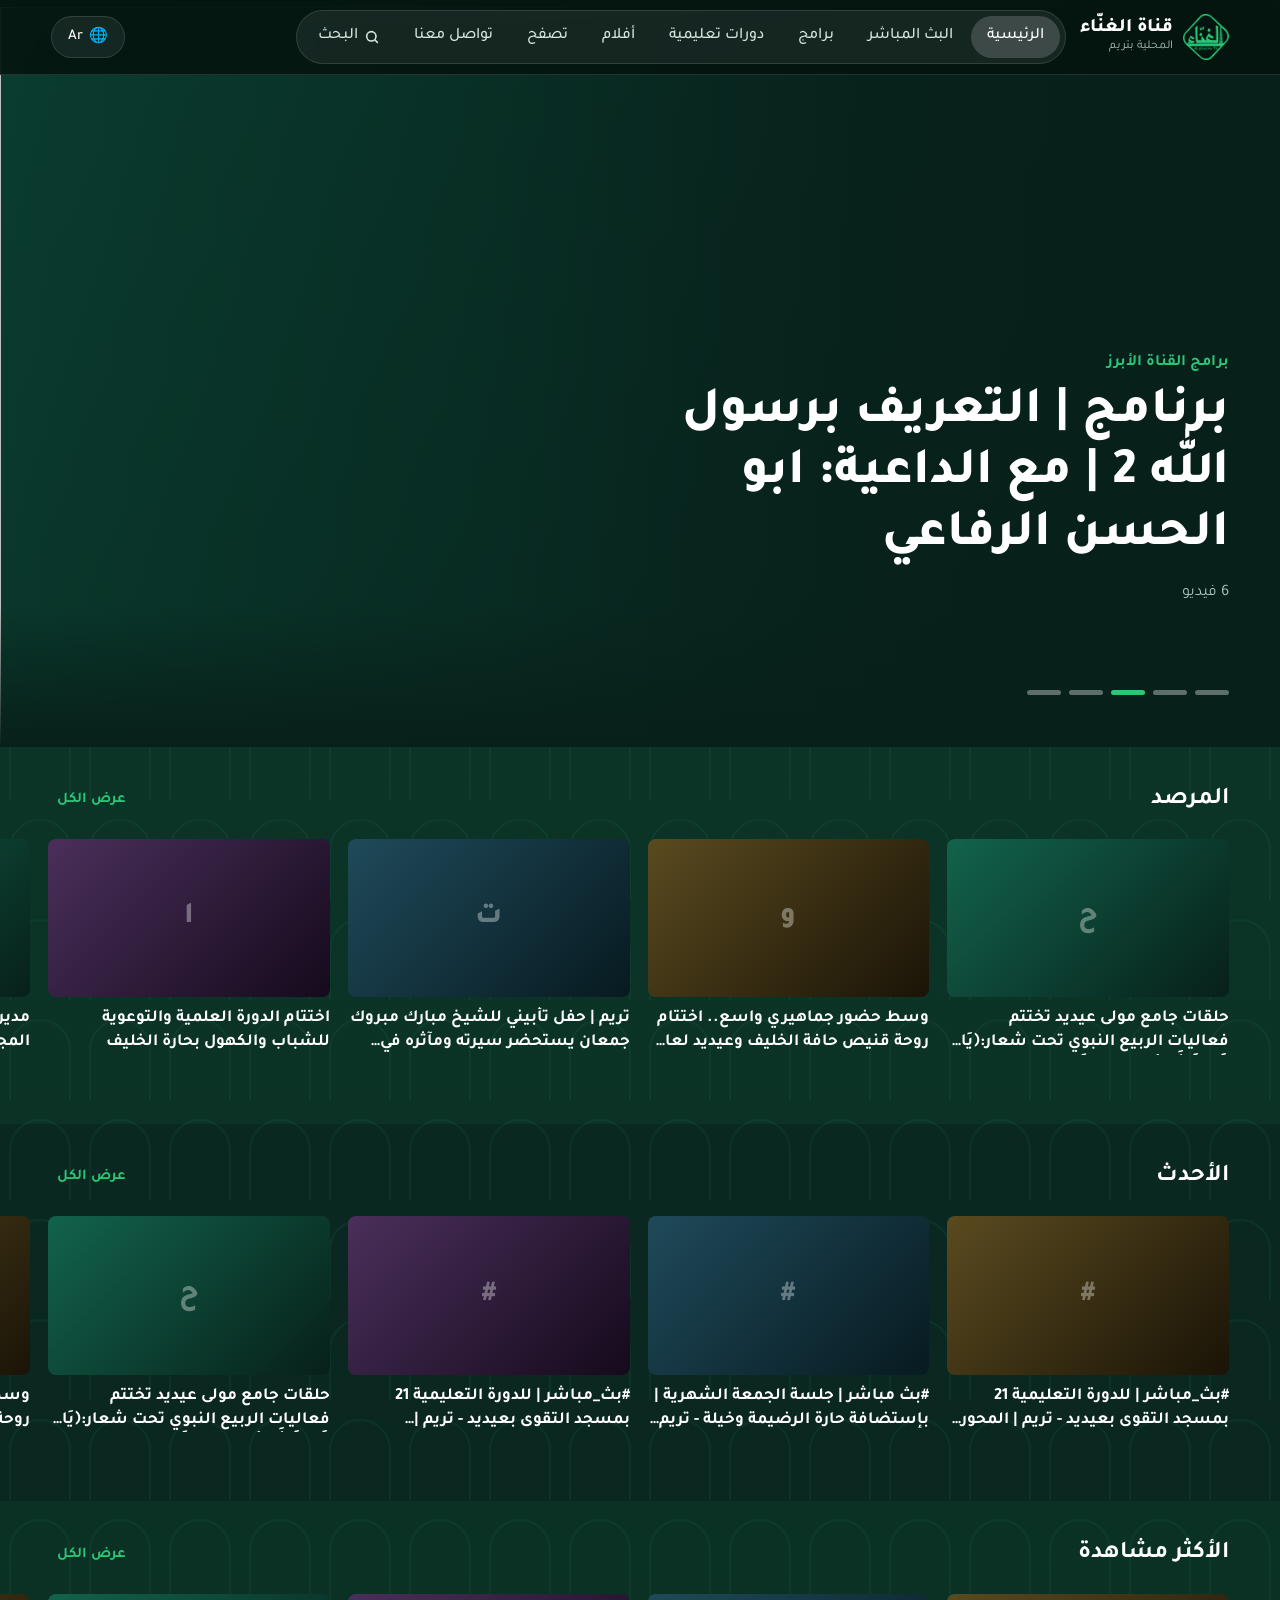
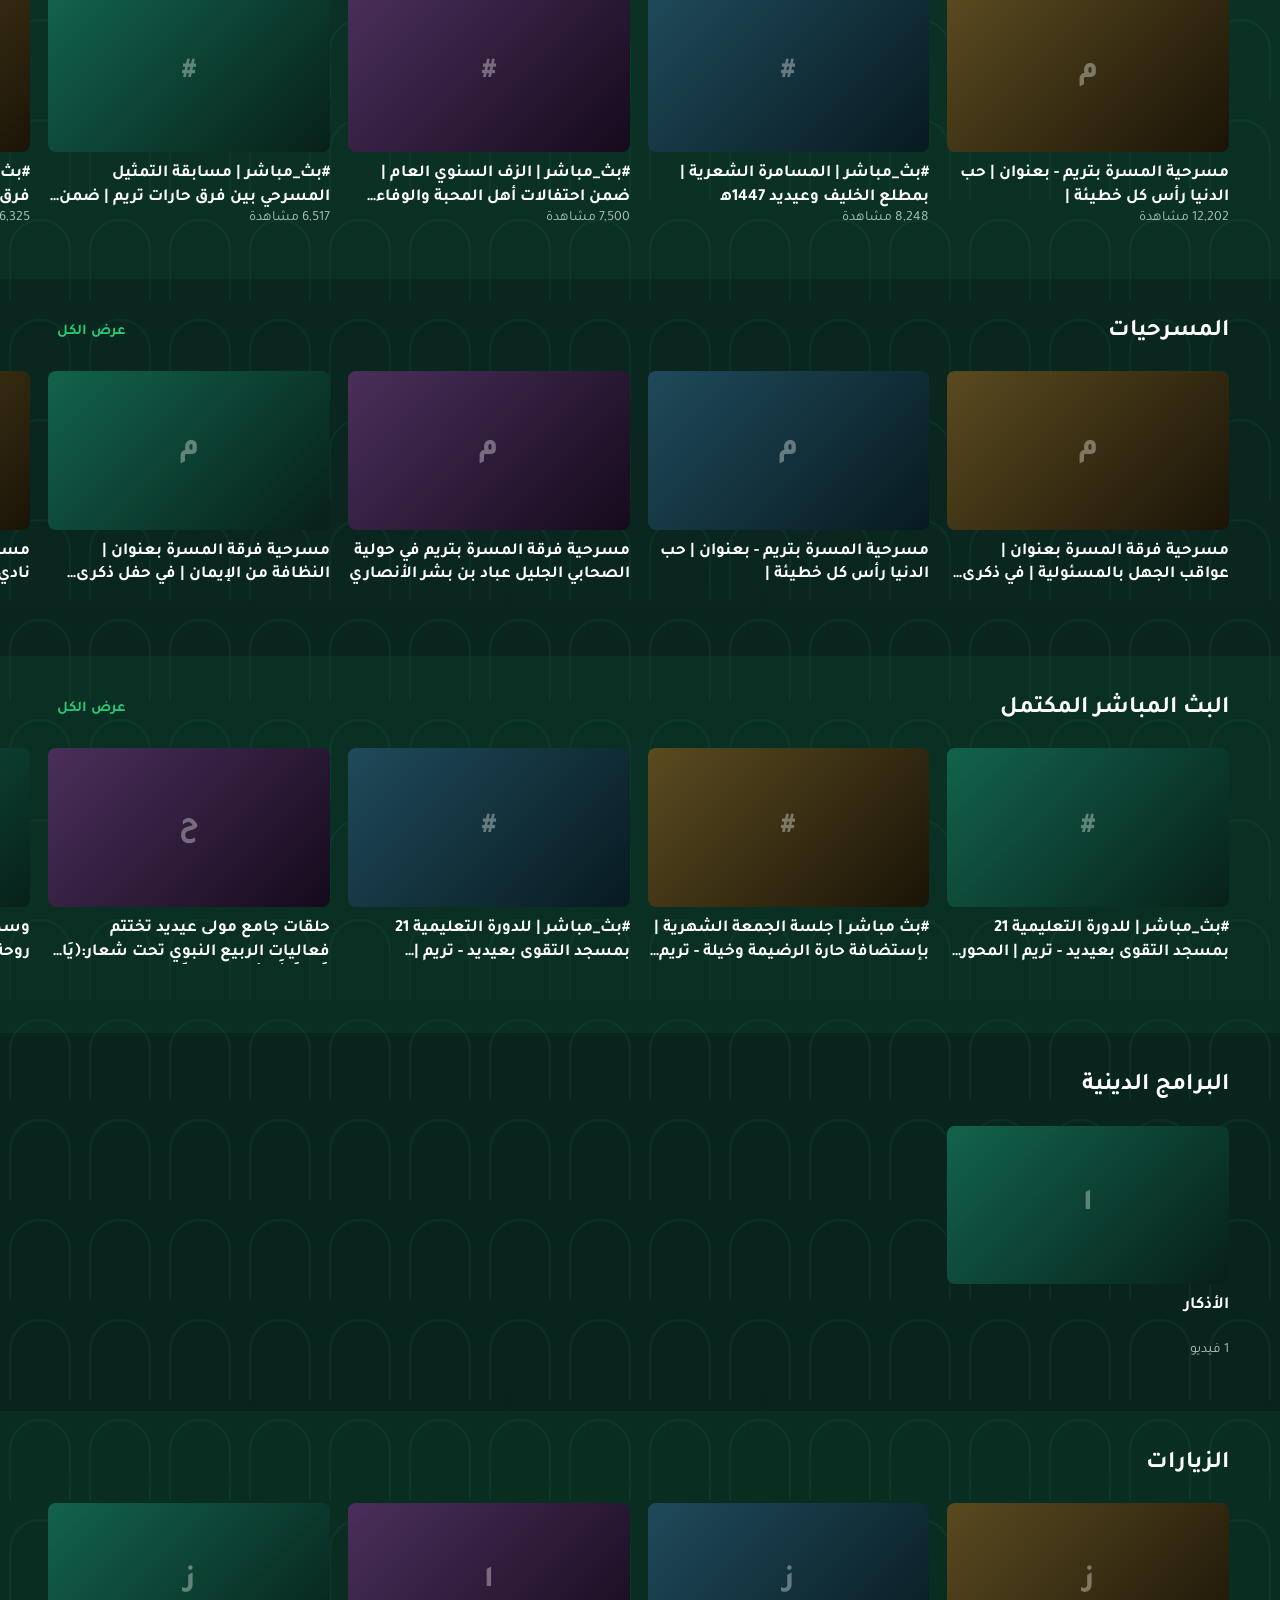
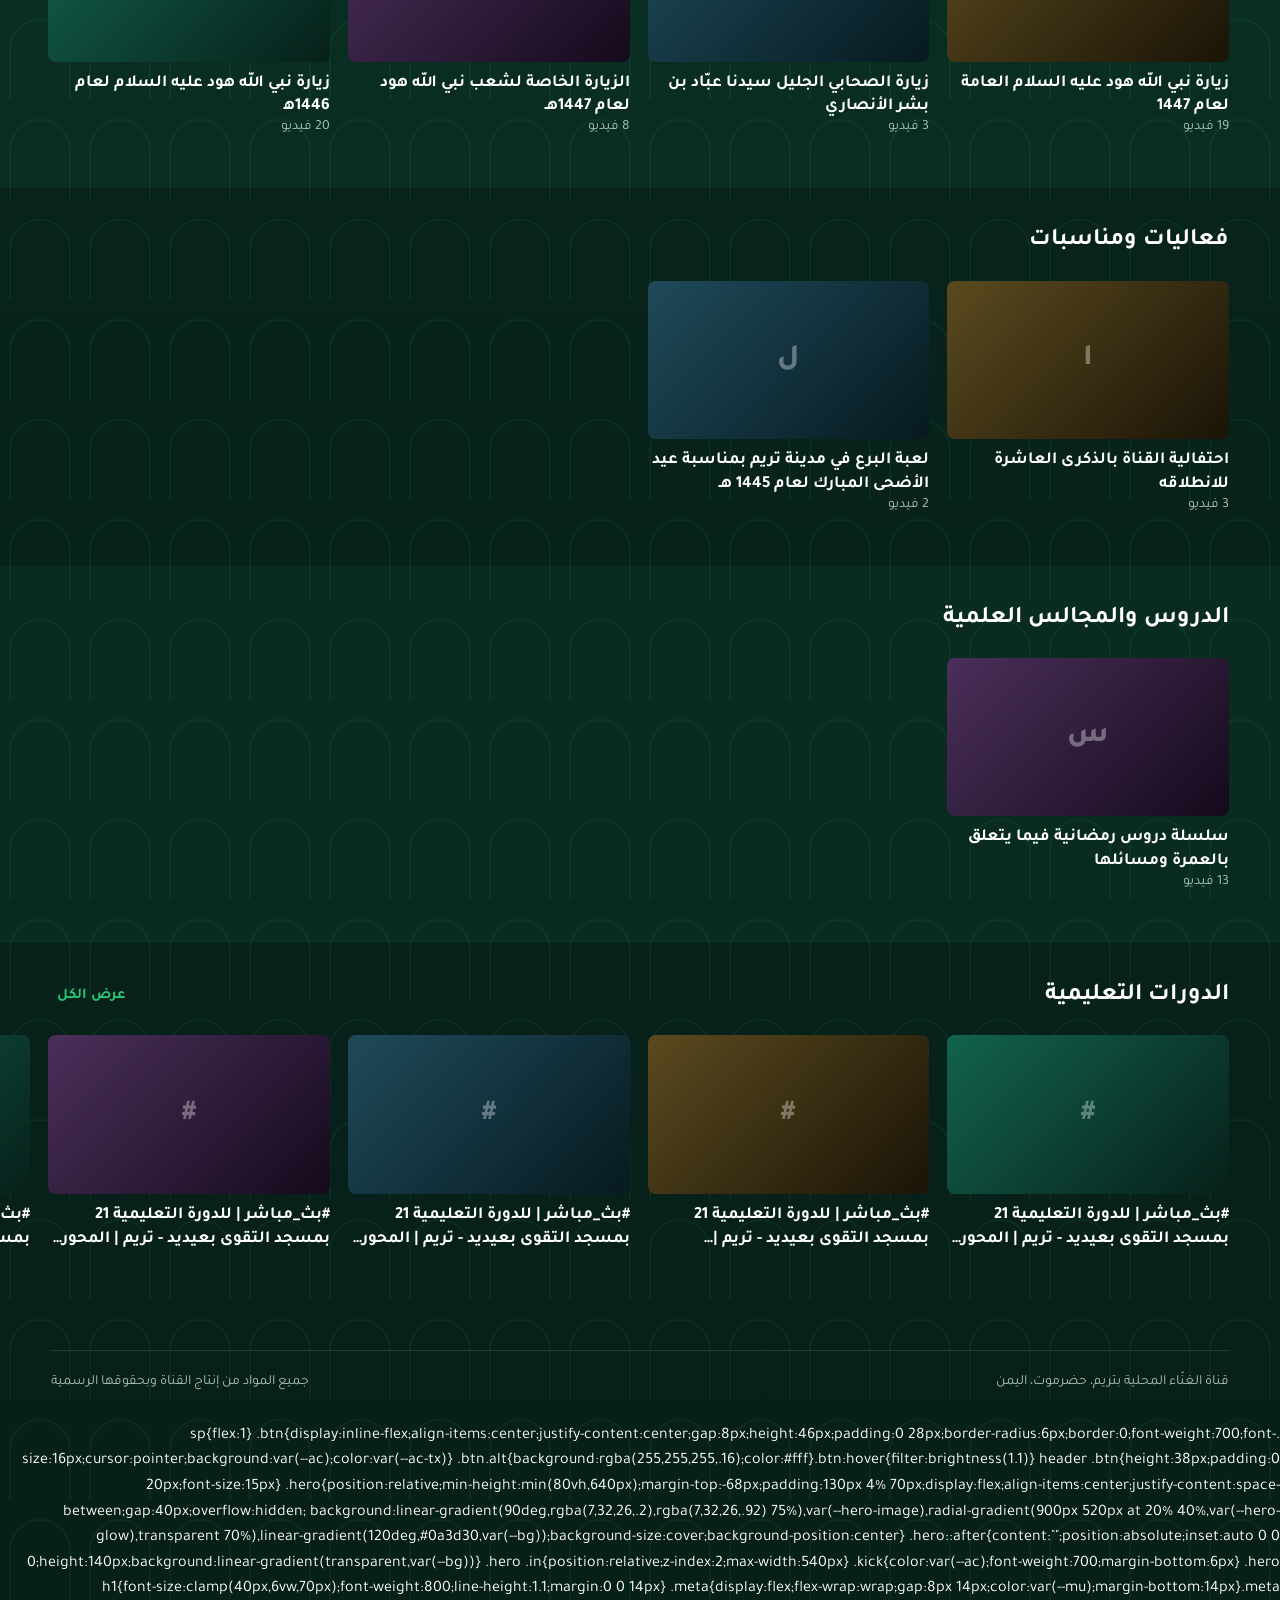
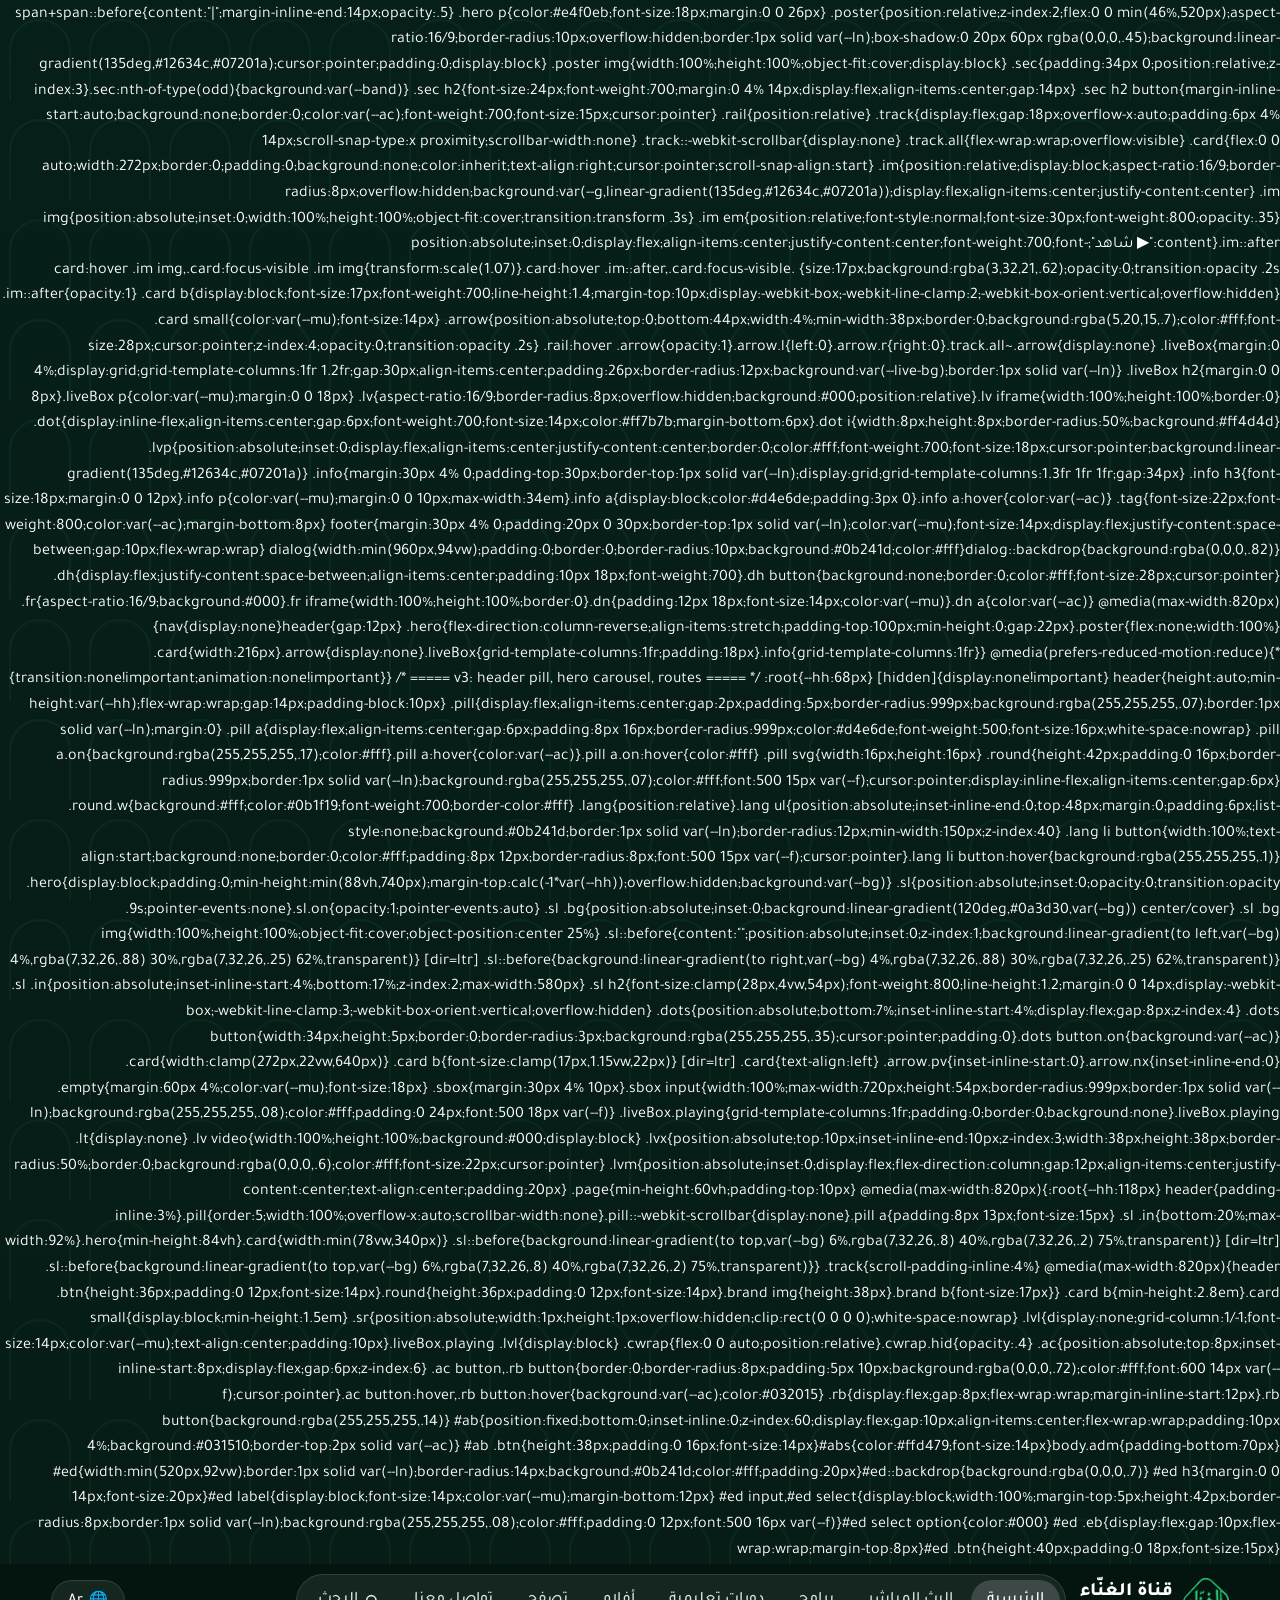
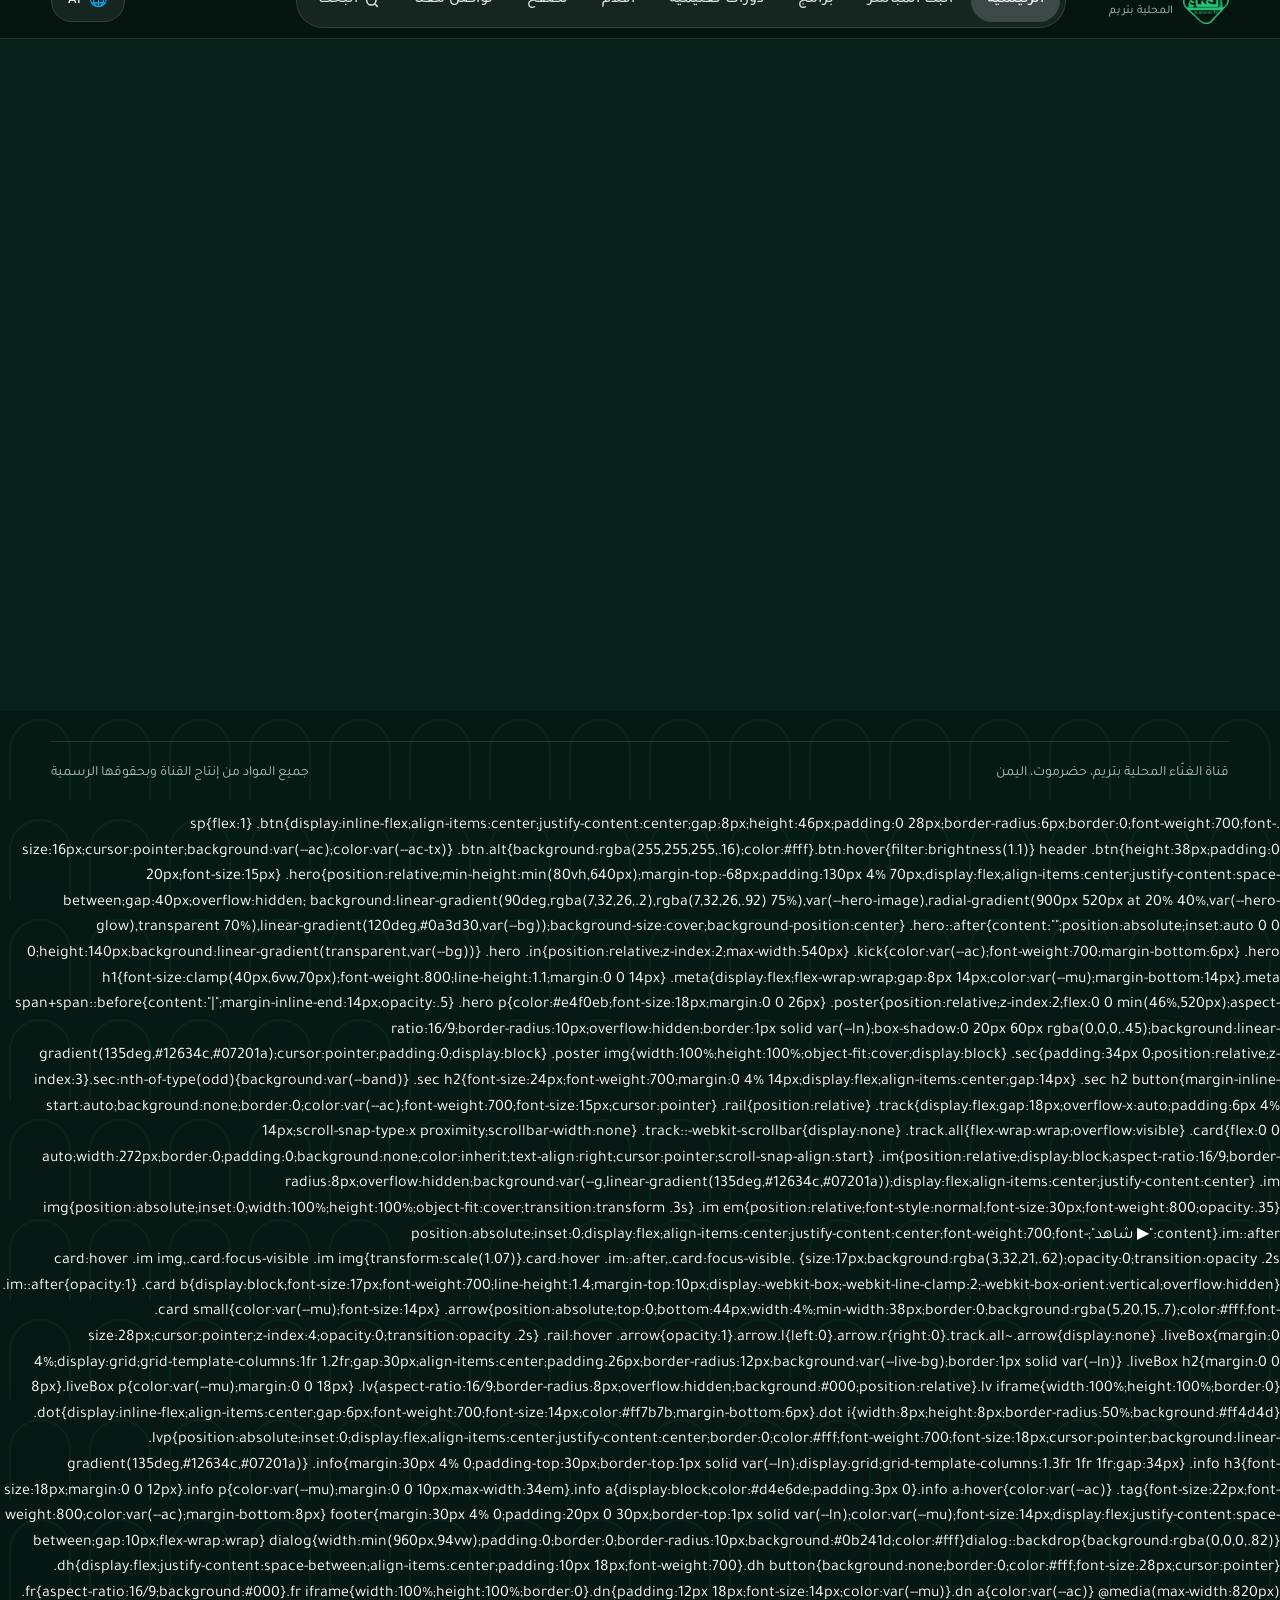
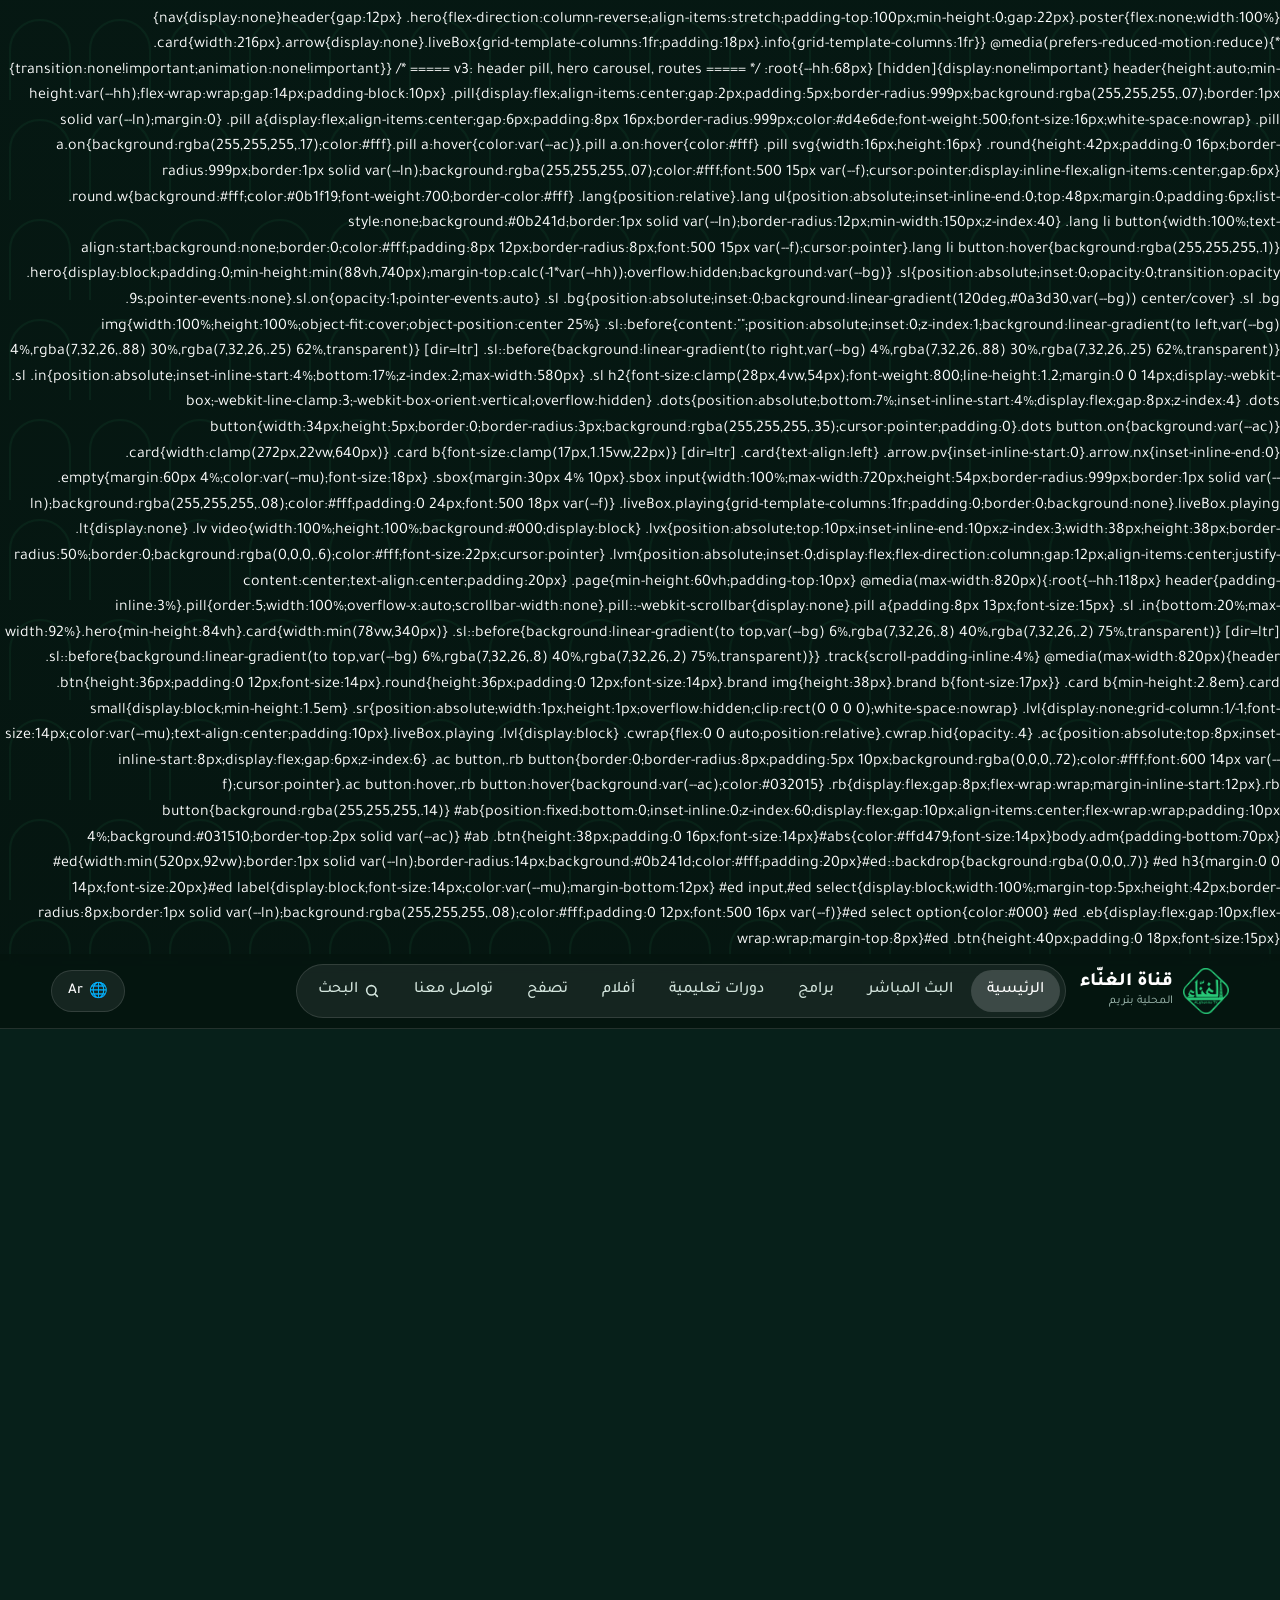
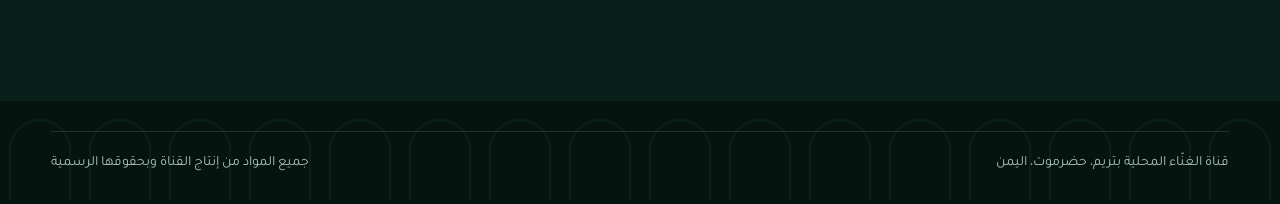
==== commit 47e5fc48: "Update index.html" ====
--- a/index.html
+++ b/index.html
@@ -180,7 +180,7 @@
     <a href="https://play.google.com/store/apps/details?id=com.codeyemen.alghannatv&hl=ar" target="_blank" rel="noopener">Google Play</a></div>
 </div>
 <footer><span data-i="foot1">قناة الغنّاء المحلية بتريم، حضرموت، اليمن</span><span data-i="foot2">جميع المواد من إنتاج القناة وبحقوقها الرسمية</span></footer>
-<style>#inst[hidden]{display:none!important}@media(max-width:820px){#inst{height:36px;padding:0 12px;font-size:14px;white-space:nowrap}header:has(#inst:not([hidden])) .brand>:not(img){display:none}}</style>
+<style>#inst[hidden]{display:none!important}@media(max-width:820px){#inst{position:fixed;z-index:40;inset-inline-end:12px;bottom:calc(var(--nv,64px) + env(safe-area-inset-bottom,0px) + 14px);height:44px;padding:0 20px;border-radius:999px;font-size:15px;white-space:nowrap;box-shadow:0 6px 22px rgba(0,0,0,.5)}}</style>
 <dialog id="ios" style="width:min(360px,92vw);padding:18px;text-align:start"><h3 id="iosT" style="margin:0 0 10px"></h3><p id="ios1"></p><p id="ios2"></p><p id="ios3"></p><button class="btn" id="iosx" type="button" style="margin-top:8px"></button></dialog>
 <script>(function(){var b=document.getElementById("inst"),dg=document.getElementById("ios"),ev=null;if(!b)return;
 function sa(){return matchMedia("(display-mode: standalone)").matches||navigator.standalone===true}
@@ -619,6 +619,7 @@
     <a href="https://play.google.com/store/apps/details?id=com.codeyemen.alghannatv&hl=ar" target="_blank" rel="noopener">Google Play</a></div>
 </div>
 <footer><span data-i="foot1">قناة الغنّاء المحلية بتريم، حضرموت، اليمن</span><span data-i="foot2">جميع المواد من إنتاج القناة وبحقوقها الرسمية</span></footer>
+<style>#inst[hidden]{display:none!important}@media(max-width:820px){#inst{height:36px;padding:0 12px;font-size:14px;white-space:nowrap}header:has(#inst:not([hidden])) .brand>:not(img){display:none}}</style>
 <dialog id="ios" style="width:min(360px,92vw);padding:18px;text-align:start"><h3 id="iosT" style="margin:0 0 10px"></h3><p id="ios1"></p><p id="ios2"></p><p id="ios3"></p><button class="btn" id="iosx" type="button" style="margin-top:8px"></button></dialog>
 <script>(function(){var b=document.getElementById("inst"),dg=document.getElementById("ios"),ev=null;if(!b)return;
 function sa(){return matchMedia("(display-mode: standalone)").matches||navigator.standalone===true}
@@ -911,3 +912,441 @@
 </script>
 </body>
 </html>
+.sp{flex:1}
+.btn{display:inline-flex;align-items:center;justify-content:center;gap:8px;height:46px;padding:0 28px;border-radius:6px;border:0;font-weight:700;font-size:16px;cursor:pointer;background:var(--ac);color:var(--ac-tx)}
+.btn.alt{background:rgba(255,255,255,.16);color:#fff}.btn:hover{filter:brightness(1.1)}
+header .btn{height:38px;padding:0 20px;font-size:15px}
+
+.hero{position:relative;min-height:min(80vh,640px);margin-top:-68px;padding:130px 4% 70px;display:flex;align-items:center;justify-content:space-between;gap:40px;overflow:hidden;
+ background:linear-gradient(90deg,rgba(7,32,26,.2),rgba(7,32,26,.92) 75%),var(--hero-image),radial-gradient(900px 520px at 20% 40%,var(--hero-glow),transparent 70%),linear-gradient(120deg,#0a3d30,var(--bg));background-size:cover;background-position:center}
+.hero::after{content:"";position:absolute;inset:auto 0 0 0;height:140px;background:linear-gradient(transparent,var(--bg))}
+.hero .in{position:relative;z-index:2;max-width:540px}
+.kick{color:var(--ac);font-weight:700;margin-bottom:6px}
+.hero h1{font-size:clamp(40px,6vw,70px);font-weight:800;line-height:1.1;margin:0 0 14px}
+.meta{display:flex;flex-wrap:wrap;gap:8px 14px;color:var(--mu);margin-bottom:14px}.meta span+span::before{content:"|";margin-inline-end:14px;opacity:.5}
+.hero p{color:#e4f0eb;font-size:18px;margin:0 0 26px}
+.poster{position:relative;z-index:2;flex:0 0 min(46%,520px);aspect-ratio:16/9;border-radius:10px;overflow:hidden;border:1px solid var(--ln);box-shadow:0 20px 60px rgba(0,0,0,.45);background:linear-gradient(135deg,#12634c,#07201a);cursor:pointer;padding:0;display:block}
+.poster img{width:100%;height:100%;object-fit:cover;display:block}
+
+.sec{padding:34px 0;position:relative;z-index:3}.sec:nth-of-type(odd){background:var(--band)}
+.sec h2{font-size:24px;font-weight:700;margin:0 4% 14px;display:flex;align-items:center;gap:14px}
+.sec h2 button{margin-inline-start:auto;background:none;border:0;color:var(--ac);font-weight:700;font-size:15px;cursor:pointer}
+.rail{position:relative}
+.track{display:flex;gap:18px;overflow-x:auto;padding:6px 4% 14px;scroll-snap-type:x proximity;scrollbar-width:none}
+.track::-webkit-scrollbar{display:none}
+.track.all{flex-wrap:wrap;overflow:visible}
+.card{flex:0 0 auto;width:272px;border:0;padding:0;background:none;color:inherit;text-align:right;cursor:pointer;scroll-snap-align:start}
+.im{position:relative;display:block;aspect-ratio:16/9;border-radius:8px;overflow:hidden;background:var(--g,linear-gradient(135deg,#12634c,#07201a));display:flex;align-items:center;justify-content:center}
+.im img{position:absolute;inset:0;width:100%;height:100%;object-fit:cover;transition:transform .3s}
+.im em{position:relative;font-style:normal;font-size:30px;font-weight:800;opacity:.35}
+.im::after{content:"▶  شاهد";position:absolute;inset:0;display:flex;align-items:center;justify-content:center;font-weight:700;font-size:17px;background:rgba(3,32,21,.62);opacity:0;transition:opacity .2s}
+.card:hover .im img,.card:focus-visible .im img{transform:scale(1.07)}.card:hover .im::after,.card:focus-visible .im::after{opacity:1}
+.card b{display:block;font-size:17px;font-weight:700;line-height:1.4;margin-top:10px;display:-webkit-box;-webkit-line-clamp:2;-webkit-box-orient:vertical;overflow:hidden}
+.card small{color:var(--mu);font-size:14px}
+.arrow{position:absolute;top:0;bottom:44px;width:4%;min-width:38px;border:0;background:rgba(5,20,15,.7);color:#fff;font-size:28px;cursor:pointer;z-index:4;opacity:0;transition:opacity .2s}
+.rail:hover .arrow{opacity:1}.arrow.l{left:0}.arrow.r{right:0}.track.all~.arrow{display:none}
+
+.liveBox{margin:0 4%;display:grid;grid-template-columns:1fr 1.2fr;gap:30px;align-items:center;padding:26px;border-radius:12px;background:var(--live-bg);border:1px solid var(--ln)}
+.liveBox h2{margin:0 0 8px}.liveBox p{color:var(--mu);margin:0 0 18px}
+.lv{aspect-ratio:16/9;border-radius:8px;overflow:hidden;background:#000;position:relative}.lv iframe{width:100%;height:100%;border:0}
+.dot{display:inline-flex;align-items:center;gap:6px;font-weight:700;font-size:14px;color:#ff7b7b;margin-bottom:6px}.dot i{width:8px;height:8px;border-radius:50%;background:#ff4d4d}
+.lvp{position:absolute;inset:0;display:flex;align-items:center;justify-content:center;border:0;color:#fff;font-weight:700;font-size:18px;cursor:pointer;background:linear-gradient(135deg,#12634c,#07201a)}
+
+.info{margin:30px 4% 0;padding-top:30px;border-top:1px solid var(--ln);display:grid;grid-template-columns:1.3fr 1fr 1fr;gap:34px}
+.info h3{font-size:18px;margin:0 0 12px}.info p{color:var(--mu);margin:0 0 10px;max-width:34em}.info a{display:block;color:#d4e6de;padding:3px 0}.info a:hover{color:var(--ac)}
+.tag{font-size:22px;font-weight:800;color:var(--ac);margin-bottom:8px}
+footer{margin:30px 4% 0;padding:20px 0 30px;border-top:1px solid var(--ln);color:var(--mu);font-size:14px;display:flex;justify-content:space-between;gap:10px;flex-wrap:wrap}
+dialog{width:min(960px,94vw);padding:0;border:0;border-radius:10px;background:#0b241d;color:#fff}dialog::backdrop{background:rgba(0,0,0,.82)}
+.dh{display:flex;justify-content:space-between;align-items:center;padding:10px 18px;font-weight:700}.dh button{background:none;border:0;color:#fff;font-size:28px;cursor:pointer}
+.fr{aspect-ratio:16/9;background:#000}.fr iframe{width:100%;height:100%;border:0}.dn{padding:12px 18px;font-size:14px;color:var(--mu)}.dn a{color:var(--ac)}
+@media(max-width:820px){nav{display:none}header{gap:12px}
+ .hero{flex-direction:column-reverse;align-items:stretch;padding-top:100px;min-height:0;gap:22px}.poster{flex:none;width:100%}
+ .card{width:216px}.arrow{display:none}.liveBox{grid-template-columns:1fr;padding:18px}.info{grid-template-columns:1fr}}
+@media(prefers-reduced-motion:reduce){*{transition:none!important;animation:none!important}}
+/* ===== v3: header pill, hero carousel, routes ===== */
+:root{--hh:68px}
+[hidden]{display:none!important}
+header{height:auto;min-height:var(--hh);flex-wrap:wrap;gap:14px;padding-block:10px}
+.pill{display:flex;align-items:center;gap:2px;padding:5px;border-radius:999px;background:rgba(255,255,255,.07);border:1px solid var(--ln);margin:0}
+.pill a{display:flex;align-items:center;gap:6px;padding:8px 16px;border-radius:999px;color:#d4e6de;font-weight:500;font-size:16px;white-space:nowrap}
+.pill a.on{background:rgba(255,255,255,.17);color:#fff}.pill a:hover{color:var(--ac)}.pill a.on:hover{color:#fff}
+.pill svg{width:16px;height:16px}
+.round{height:42px;padding:0 16px;border-radius:999px;border:1px solid var(--ln);background:rgba(255,255,255,.07);color:#fff;font:500 15px var(--f);cursor:pointer;display:inline-flex;align-items:center;gap:6px}
+.round.w{background:#fff;color:#0b1f19;font-weight:700;border-color:#fff}
+.lang{position:relative}.lang ul{position:absolute;inset-inline-end:0;top:48px;margin:0;padding:6px;list-style:none;background:#0b241d;border:1px solid var(--ln);border-radius:12px;min-width:150px;z-index:40}
+.lang li button{width:100%;text-align:start;background:none;border:0;color:#fff;padding:8px 12px;border-radius:8px;font:500 15px var(--f);cursor:pointer}.lang li button:hover{background:rgba(255,255,255,.1)}
+.hero{display:block;padding:0;min-height:min(88vh,740px);margin-top:calc(-1*var(--hh));overflow:hidden;background:var(--bg)}
+.sl{position:absolute;inset:0;opacity:0;transition:opacity .9s;pointer-events:none}.sl.on{opacity:1;pointer-events:auto}
+.sl .bg{position:absolute;inset:0;background:linear-gradient(120deg,#0a3d30,var(--bg)) center/cover}
+.sl .bg img{width:100%;height:100%;object-fit:cover;object-position:center 25%}
+.sl::before{content:"";position:absolute;inset:0;z-index:1;background:linear-gradient(to left,var(--bg) 4%,rgba(7,32,26,.88) 30%,rgba(7,32,26,.25) 62%,transparent)}
+[dir=ltr] .sl::before{background:linear-gradient(to right,var(--bg) 4%,rgba(7,32,26,.88) 30%,rgba(7,32,26,.25) 62%,transparent)}
+.sl .in{position:absolute;inset-inline-start:4%;bottom:17%;z-index:2;max-width:580px}
+.sl h2{font-size:clamp(28px,4vw,54px);font-weight:800;line-height:1.2;margin:0 0 14px;display:-webkit-box;-webkit-line-clamp:3;-webkit-box-orient:vertical;overflow:hidden}
+.dots{position:absolute;bottom:7%;inset-inline-start:4%;display:flex;gap:8px;z-index:4}
+.dots button{width:34px;height:5px;border:0;border-radius:3px;background:rgba(255,255,255,.35);cursor:pointer;padding:0}.dots button.on{background:var(--ac)}
+.card{width:clamp(272px,22vw,640px)}
+.card b{font-size:clamp(17px,1.15vw,22px)}
+[dir=ltr] .card{text-align:left}
+.arrow.pv{inset-inline-start:0}.arrow.nx{inset-inline-end:0}
+.empty{margin:60px 4%;color:var(--mu);font-size:18px}
+.sbox{margin:30px 4% 10px}.sbox input{width:100%;max-width:720px;height:54px;border-radius:999px;border:1px solid var(--ln);background:rgba(255,255,255,.08);color:#fff;padding:0 24px;font:500 18px var(--f)}
+.liveBox.playing{grid-template-columns:1fr;padding:0;border:0;background:none}.liveBox.playing .lt{display:none}
+.lv video{width:100%;height:100%;background:#000;display:block}
+.lvx{position:absolute;top:10px;inset-inline-end:10px;z-index:3;width:38px;height:38px;border-radius:50%;border:0;background:rgba(0,0,0,.6);color:#fff;font-size:22px;cursor:pointer}
+.lvm{position:absolute;inset:0;display:flex;flex-direction:column;gap:12px;align-items:center;justify-content:center;text-align:center;padding:20px}
+.page{min-height:60vh;padding-top:10px}
+@media(max-width:820px){:root{--hh:118px}
+ header{padding-inline:3%}.pill{order:5;width:100%;overflow-x:auto;scrollbar-width:none}.pill::-webkit-scrollbar{display:none}.pill a{padding:8px 13px;font-size:15px}
+ .sl .in{bottom:20%;max-width:92%}.hero{min-height:84vh}.card{width:min(78vw,340px)}
+ .sl::before{background:linear-gradient(to top,var(--bg) 6%,rgba(7,32,26,.8) 40%,rgba(7,32,26,.2) 75%,transparent)}
+ [dir=ltr] .sl::before{background:linear-gradient(to top,var(--bg) 6%,rgba(7,32,26,.8) 40%,rgba(7,32,26,.2) 75%,transparent)}}
+.track{scroll-padding-inline:4%}
+@media(max-width:820px){header .btn{height:36px;padding:0 12px;font-size:14px}.round{height:36px;padding:0 12px;font-size:14px}.brand img{height:38px}.brand b{font-size:17px}}
+
+.card b{min-height:2.8em}.card small{display:block;min-height:1.5em}
+.sr{position:absolute;width:1px;height:1px;overflow:hidden;clip:rect(0 0 0 0);white-space:nowrap}
+.lvl{display:none;grid-column:1/-1;font-size:14px;color:var(--mu);text-align:center;padding:10px}.liveBox.playing .lvl{display:block}
+.cwrap{flex:0 0 auto;position:relative}.cwrap.hid{opacity:.4}
+.ac{position:absolute;top:8px;inset-inline-start:8px;display:flex;gap:6px;z-index:6}
+.ac button,.rb button{border:0;border-radius:8px;padding:5px 10px;background:rgba(0,0,0,.72);color:#fff;font:600 14px var(--f);cursor:pointer}.ac button:hover,.rb button:hover{background:var(--ac);color:#032015}
+.rb{display:flex;gap:8px;flex-wrap:wrap;margin-inline-start:12px}.rb button{background:rgba(255,255,255,.14)}
+#ab{position:fixed;bottom:0;inset-inline:0;z-index:60;display:flex;gap:10px;align-items:center;flex-wrap:wrap;padding:10px 4%;background:#031510;border-top:2px solid var(--ac)}
+#ab .btn{height:38px;padding:0 16px;font-size:14px}#abs{color:#ffd479;font-size:14px}body.adm{padding-bottom:70px}
+#ed{width:min(520px,92vw);border:1px solid var(--ln);border-radius:14px;background:#0b241d;color:#fff;padding:20px}#ed::backdrop{background:rgba(0,0,0,.7)}
+#ed h3{margin:0 0 14px;font-size:20px}#ed label{display:block;font-size:14px;color:var(--mu);margin-bottom:12px}
+#ed input,#ed select{display:block;width:100%;margin-top:5px;height:42px;border-radius:8px;border:1px solid var(--ln);background:rgba(255,255,255,.08);color:#fff;padding:0 12px;font:500 16px var(--f)}#ed select option{color:#000}
+#ed .eb{display:flex;gap:10px;flex-wrap:wrap;margin-top:8px}#ed .btn{height:40px;padding:0 18px;font-size:15px}
+</style>
+<link rel="stylesheet" href="theme.css"><script src="mobile.js" defer></script>
+</head>
+<body>
+<noscript><p>الموقع الرسمي لقناة الغنّاء المحلية بتريم (Alghanna TV / alghannatv): بث مباشر ودروس ومجالس علمية وفعاليات من مدينة تريم بحضرموت، مع برنامج المرصد الأسبوعي وبرامج ودورات تعليمية وأفلام. ياتريم وأهلها.</p><p><a href="https://www.youtube.com/@alghannachannel6146">YouTube</a> · <a href="https://www.facebook.com/alghannatv/">Facebook</a> · <a href="https://telegram.me/alghannaTV">Telegram</a></p></noscript>
+<h1 class="sr">قناة الغنّاء المحلية بتريم - ياتريم وأهلها - Alghanna TV</h1>
+<header>
+  <a class="brand" href="#home"><img src="[data-uri]" alt="logo"><span><b data-i="b1">قناة الغنّاء</b><small data-i="b2">المحلية بتريم</small></span></a>
+  <nav class="pill" id="nav">
+    <a href="#home" data-r="home" data-i="home">الرئيسية</a><a href="#live" data-r="live" data-i="live">البث المباشر</a><a href="#programs" data-r="programs" data-i="programs">برامج</a><a href="#courses" data-r="courses" data-i="courses">دورات تعليمية</a><a href="#movies" data-r="movies" data-i="movies">أفلام</a><a href="#browse" data-r="browse" data-i="browse">تصفح</a><a href="#contact" data-r="contact" data-i="contact">تواصل معنا</a>
+    <a href="#search" data-r="search"><svg viewBox="0 0 24 24" fill="none" stroke="currentColor" stroke-width="2.4" stroke-linecap="round"><circle cx="11" cy="11" r="7"/><path d="M20 20l-3.5-3.5"/></svg><span data-i="search">البحث</span></a>
+  </nav>
+  <span class="sp"></span>
+  <div class="lang"><button class="round" id="lg" aria-haspopup="true">🌐 <span id="lgn">Ar</span></button>
+    <ul id="lm" hidden><li><button data-l="ar">العربية</button></li><li><button data-l="en">English</button></li><li><button data-l="id">Bahasa Indonesia</button></li></ul></div>
+  <span id="auth" hidden><button class="round" data-i="login">تسجيل الدخول</button> <button class="round w" data-i="subscribe">اشترك الآن</button></span>
+  <button class="btn" id="inst" type="button" data-i="app" hidden>ثبّت التطبيق</button>
+</header>
+
+<section class="hero" id="hero" data-r="home"><div id="slides"></div><div class="dots" id="dots"></div></section>
+
+<section class="sec page" data-r="live" id="live"><div class="liveBox" id="lb">
+  <div class="lt"><div class="dot"><i></i><span data-i="liveTag">مباشر</span></div><h2 data-i="liveT">البث المباشر</h2><p data-i="liveD">الدروس والمجالس العلمية وفعاليات تريم، لحظة بلحظة على قناة الغنّاء.</p>
+    <button class="btn" id="lw" data-i="watchLive">شاهد البث</button> <a class="btn alt" id="ly" target="_blank" rel="noopener" data-i="onYT">على يوتيوب</a></div>
+  <div class="lv" id="lv"></div><a class="lvl" id="lvl" target="_blank" rel="noopener" data-i="liveOpen">إن لم يظهر البث، افتحه في صفحة مستقلة</a></div></section>
+
+<section class="sec page" data-r="search" id="sbx"><div class="sbox"><input id="q" type="search" autocomplete="off"></div></section>
+<main id="rows"></main>
+
+<div class="info page" id="info" data-r="contact">
+  <div><div class="tag" data-i="tag">ياتريم وأهلها</div><p data-i="about1">قناة الغنّاء المحلية بتريم. دروس ومجالس علمية بالتنسيق مع دار المصطفى للدراسات الإسلامية، وتغطية لفعاليات المدينة وبرامج من إنتاج القناة.</p><p data-i="about2">نبثّ أيضًا على التلفاز عبر Local Spyder TV.</p></div>
+  <div><h3 data-i="follow">تابعنا</h3>
+    <a href="https://www.youtube.com/@alghannachannel6146" target="_blank" rel="noopener">YouTube</a>
+    <a href="https://www.facebook.com/alghannatv/" target="_blank" rel="noopener">Facebook</a>
+    <a href="https://www.instagram.com/alghannatv" target="_blank" rel="noopener">Instagram</a>
+    <a href="https://telegram.me/alghannaTV" target="_blank" rel="noopener">Telegram</a>
+    <a href="https://chat.whatsapp.com/JVVqboT6bhz6pdxI7RuvCv" target="_blank" rel="noopener">WhatsApp</a></div>
+  <div><h3 data-i="contact">تواصل معنا</h3><a href="tel:+967772299868" dir="ltr" style="text-align:start">+967 772 299 868</a><a href="tel:+967774731275" dir="ltr" style="text-align:start">+967 774 731 275</a>
+    <a href="https://play.google.com/store/apps/details?id=com.codeyemen.alghannatv&hl=ar" target="_blank" rel="noopener">Google Play</a></div>
+</div>
+<footer><span data-i="foot1">قناة الغنّاء المحلية بتريم، حضرموت، اليمن</span><span data-i="foot2">جميع المواد من إنتاج القناة وبحقوقها الرسمية</span></footer>
+<dialog id="ios" style="width:min(360px,92vw);padding:18px;text-align:start"><h3 id="iosT" style="margin:0 0 10px"></h3><p id="ios1"></p><p id="ios2"></p><p id="ios3"></p><button class="btn" id="iosx" type="button" style="margin-top:8px"></button></dialog>
+<script>(function(){var b=document.getElementById("inst"),dg=document.getElementById("ios"),ev=null;if(!b)return;
+function sa(){return matchMedia("(display-mode: standalone)").matches||navigator.standalone===true}
+var ua=navigator.userAgent,ios=/iPad|iPhone|iPod/.test(ua)||(navigator.platform==="MacIntel"&&navigator.maxTouchPoints>1);
+var safari=ios&&/Safari/.test(ua)&&!/CriOS|FxiOS|EdgiOS|OPiOS/.test(ua);
+function show(){b.hidden=sa()||!(ev||ios)}
+addEventListener("beforeinstallprompt",function(e){e.preventDefault();ev=e;show()});
+addEventListener("appinstalled",function(){ev=null;b.hidden=true});
+try{matchMedia("(display-mode: standalone)").addEventListener("change",show)}catch(_){}
+b.addEventListener("click",function(){
+ if(ev){ev.prompt();ev.userChoice.finally(function(){ev=null;show()});return}
+ if(ios){["iosT","ios1","ios2","ios3"].forEach(function(k){document.getElementById(k).textContent=T(k)});
+  if(!safari)document.getElementById("ios1").textContent=T("ios1")+" ("+(LANG==="ar"?"افتح الموقع من Safari":"open in Safari")+")";
+  document.getElementById("iosx").textContent=T("ok");dg.showModal()}});
+document.getElementById("iosx").onclick=function(){dg.close()};
+show()})();</script>
+<dialog id="ed"></dialog>
+<dialog id="dlg"><div class="dh"><span id="dt"></span><button id="dx" aria-label="close">×</button></div><div class="fr" id="fr"></div><div class="dn"><a id="dl" href="#" target="_blank" rel="noopener">YouTube</a></div></dialog>
+
+<script>
+var CH="UCBckgHr1PZLl1SML8eCWoIA",HANDLE="https://www.youtube.com/@alghannachannel6146";
+/* ===== إعدادات سهلة التعديل ===== */
+var LIVE_HLS="https://lbgo.bozztv.com/ssh101/ssh101/414267/playlist.m3u8"; /* رابط البث المباشر */
+var SHOW_AUTH=false; /* true لإظهار أزرار تسجيل الدخول/الاشتراك (لا تعمل قبل ربط خدمة تسجيل) */
+var FEATURED_COUNT=5,SLIDE_MS=5000;
+var LIVE_MODE="iframe"; /* iframe = صفحة البث الجديدة | hls = مشغّل m3u8 مباشر */
+var LIVE_PAGE="https://ssh101.com/securelive/index.php?id=414267";
+var REPO="alselselah7-ai/alghanna-tv",BRANCH="main",OV_PATH="overrides.json"; /* مستودع الموقع وملف التعديلات اليدوية */
+/* تملؤها المزامنة تلقائيًا. لا تعدّلها يدويًا */
+var YTV=/*YT_VIDEOS*/{"newest":[{"id":"r3GKextEYbA","t":"#بث_مباشر | للدورة التعليمية 21 بمسجد التقوى بعيديد - تريم | المحور الثامن : الداعية عمر الراعي","at":"2026-11-28T14:34:51Z","w":19,"lv":true},{"id":"m20DJlqjuVY","t":"#بث مباشر | جلسة الجمعة الشهرية | بإستضافة حارة الرضيمة وخيلة - تريم 17 - جمادى الأخرة - 1448ه‍","at":"2026-11-28T04:59:54Z","w":226,"lv":true},{"id":"OE0JP9b9cd0","t":"#بث_مباشر | للدورة التعليمية 21 بمسجد التقوى بعيديد - تريم | استضافة: السيد/ محمد المشهور.","at":"2026-11-28T03:37:54Z","w":521,"lv":true},{"id":"Ik5x0EC29-Y","t":"حلقات جامع مولى عيديد تختتم فعاليات الربيع النبوي تحت شعار:﴿يَا قَوْمَنَا أَجِيبُوا دَاعِيَ اللَّهِ﴾","at":"2026-11-27T14:37:19Z","w":30,"lv":true},{"id":"tP7zMelSeCQ","t":"وسط حضور جماهيري واسع.. اختتام روحة قنيص حافة الخليف وعيديد لعام 2026م.","at":"2026-11-27T14:34:44Z","w":31,"lv":true},{"id":"T9buiQXIw_8","t":"تريم | حفل تأبيني للشيخ مبارك مبروك جمعان يستحضر سيرته ومآثره في خدمة المجتمع","at":"2026-11-27T14:33:14Z","w":47,"lv":true},{"id":"F8N_3tp3akU","t":"اختتام الدورة العلمية والتوعوية للشباب والكهول بحارة الخليف","at":"2026-11-27T14:30:17Z","w":19,"lv":true},{"id":"HoKUKEJ6sK0","t":"#بث_مباشر| مجلس قراءة السيرة النبوية | من دار المصطفى بتريم 16 - جمادى الأخرة - 1448هـ","at":"2026-11-27T04:47:31Z","w":621,"lv":true},{"id":"t1WTrAEagQ8","t":"#بث_مباشر | للدورة التعليمية 21 بمسجد التقوى بعيديد - تريم | استضافة: الشيخ/ طلال كنج الاسترالي","at":"2026-11-26T03:33:20Z","w":546,"lv":true},{"id":"1Kd5Fxu7n8s","t":"#بث_مباشر | للدورة التعليمية 21 بمسجد التقوى بعيديد - تريم | المحور الخامس : الدكتور عمر باغوث","at":"2026-11-25T03:42:25Z","w":731,"lv":true},{"id":"islx-nwnRD8","t":"مدير عام تريم يدشّن المخيم الطبي المجاني للوقاية من السكري وارتفاع ضغط الدم وأمراض القلب","at":"2026-11-25T03:19:21Z","w":47,"lv":false},{"id":"ZE4BpIz_EmI","t":"الملتقى الطلابي بدار الزهراء… خطر الغيبة وأثر النصيحة في المجتمع","at":"2026-11-25T03:16:47Z","w":41,"lv":false},{"id":"eLKfD5KWu9w","t":"#بث_مباشر | جلسة الإثنين الاسبوعية | درس التفسير 13 - جمادى الأخرة - 1448هـ","at":"2026-11-24T14:36:44Z","w":210,"lv":true},{"id":"dVXO1DT-q4k","t":"#بث_مباشر | للدورة التعليمية 21 بمسجد التقوى بعيديد - تريم | المحور الخامس : مجموعة السلسة","at":"2026-11-24T03:41:36Z","w":558,"lv":true},{"id":"qeQXhCsNgIk","t":"#بث_مباشر | للدورة التعليمية 21 بمسجد التقوى بعيديد - تريم | المحور الخامس : مجموعة السلسة","at":"2026-11-23T04:08:20Z","w":1107,"lv":true},{"id":"_SoLLbC7Kc0","t":"#بث_مباشر | للدورة التعليمة 21 بمسجد التقوى بعيديد - تريم | استضافة: الداعية زكي صبيح","at":"2026-11-23T03:06:33Z","w":224,"lv":true},{"id":"8P6RcGsBnc0","t":"#بث_مباشر | جلسة الإثنين الاسبوعية | درس التفسير 6 - جمادى الأخرة - 1448هـ","at":"2026-11-23T03:05:30Z","w":473,"lv":true},{"id":"iqQKRVnTEKU","t":"#بث_مباشر (درس قبس النور المبين من إحياء علوم الدين) للعلامة الحبيب عمر بن حفيظ","at":"2026-11-23T03:05:24Z","w":71,"lv":true},{"id":"yuzOR2koCy0","t":"#بث_مباشر | للدورة التعليمية 21 بمسجد التقوى بعيديد - تريم | المحور الخامس: الداعية علوي المشهور","at":"2026-11-23T03:05:01Z","w":29,"lv":true},{"id":"lcv_lCZocw8","t":"#بث_مباشر | للدورة التعليمية 21 بمسجد التقوى بعيديد - تريم | المحور الخامس: الداعية علوي المشهور","at":"2026-11-21T15:26:56Z","w":283,"lv":true}],"top":[{"id":"AXDZCtMbSIg","t":"مسرحية المسرة بتريم - بعنوان | حب الدنيا رأس كل خطيئة |","at":"2025-07-23T18:00:09Z","w":12202,"lv":false},{"id":"buGCzPTClFI","t":"#بث_مباشر | المسامرة الشعرية | بمطلع الخليف وعيديد 1447ه‍","at":"2026-05-29T11:58:29Z","w":8248,"lv":true},{"id":"ZxDvh-rkcbw","t":"#بث_مباشر | الزف السنوي العام | ضمن احتفالات أهل المحبة والوفاء بدار المصطفى 1448هـ","at":"2026-09-08T02:58:26Z","w":7500,"lv":true},{"id":"lVdxWGxkj9U","t":"#بث_مباشر | مسابقة التمثيل المسرحي بين فرق حارات تريم | ضمن احتفالات اهل المحبة والوفاء بدار المصطفى","at":"2026-09-06T10:03:03Z","w":6517,"lv":true},{"id":"sLRwYazVxrQ","t":"#بث_مباشر | مسابقة الإنشاد بين فرق حارات تريم | ضمن احتفالات اهل المحبة والوفاء بدار المصطفى 1448هـ","at":"2026-09-07T09:21:47Z","w":6325,"lv":true},{"id":"6JbvcyPsDKs","t":"مسرحية فرقة المسرة بتريم في حولية الصحابي الجليل عباد بن بشر الأنصاري","at":"2025-07-12T13:00:06Z","w":6191,"lv":true},{"id":"PTmxa5-7Dvg","t":"مسرحية فرقة المسرة للتمثيل بمناسبة تتويج نادي البرق بتريم بطلاً لبطولة كأس حضرموت","at":"2024-11-09T17:30:06Z","w":6175,"lv":true},{"id":"R3owCrwBxjw","t":"مسرحية فرقة المسرة بعنوان | عواقب الجهل بالمسئولية | في ذكرى الفقبد الممثل صالح علي بريك","at":"2025-07-31T13:00:06Z","w":5350,"lv":true},{"id":"vuWYIkmbVyI","t":"مسرحية فرقة المسرة بعنوان | النظافة من الإيمان | في حفل ذكرى الهجرة النبوية وذكرى افتتاح دار المصطفى","at":"2025-07-01T13:00:06Z","w":4855,"lv":true},{"id":"lSOnd9S3tIE","t":"الآن عرض أول وحصري (لقاءات من السوق) في شعب نبي الله هود عليه السلام لعام 1446هـ","at":"2025-02-08T23:48:53Z","w":4529,"lv":true},{"id":"rlQw4VkbMQY","t":"#بث_مباشر مجلس الوعظ والتذكير في ( زيارة الشيخ أبي بكر بن سالم ) في شعب نبي الله هود عليه السلام","at":"2025-02-09T21:02:42Z","w":4205,"lv":true},{"id":"XSKEhZHWIXM","t":"فيلم بعنوان | الإدمان المفرط على مواقع التواصل الإجتماعي | مشاركة فريق الأصدقاء بعيديد","at":"2026-02-26T16:00:06Z","w":4196,"lv":true},{"id":"RCPiggs39i0","t":"#بث_مباشر |للزواج الجماعي الرابع | بدار المصطفى بتريم - السمر","at":"2026-04-01T09:48:03Z","w":4157,"lv":true},{"id":"HzbD8xvqGZ8","t":"#بث_مباشر | مجلس البردة السنوي لحارات تريم | ولوحة انشادية بعنوان: رسول الله حب لايفنى - 1448هـ","at":"2026-08-15T07:33:27Z","w":4030,"lv":true},{"id":"9mPYzLvas_Q","t":"#بث_مباشر | تغطية خاصة ليوم عرفة | خطبة يوم عرفة - حلقة خاصة - لقاءات ميدانية - جلسة التعريف","at":"2026-05-26T15:35:18Z","w":3779,"lv":true},{"id":"hFZ5udymKG4","t":"#بث_مباشر | المسامرة الشعرية للمطلع السنوي بحافة قسم | تريم - 1447هـ","at":"2026-06-03T15:53:27Z","w":3469,"lv":true},{"id":"6mUBBYooRzU","t":"فيلم بعنوان | اللباس الغير محتشم | مشاركة فريق الأهلي بعيديد","at":"2026-02-24T16:00:06Z","w":3398,"lv":true},{"id":"uIt0fhnSOKQ","t":"#بث_مباشر(من شعب نبي الله هود عليه السلام ) الجلسة الدعوية الخامسة 8 - شعبان - 1447هـ","at":"2026-01-28T06:02:26Z","w":3298,"lv":true},{"id":"tjiE_wCk6jw","t":"#بث_مباشر | للمسامرة الشعرية | للمطلع السنوي لحافة السحيل والخليف _ تريم 1447ه‍","at":"2026-06-05T12:00:54Z","w":3208,"lv":true},{"id":"uqIz5g19kBU","t":"المسامرة الشعرية (بمطلع حافة الخليف وعيديد) تريم - حضرموت @alghannachannel6146","at":"2024-11-02T17:18:59Z","w":3204,"lv":false}],"lives":[{"id":"r3GKextEYbA","t":"#بث_مباشر | للدورة التعليمية 21 بمسجد التقوى بعيديد - تريم | المحور الثامن : الداعية عمر الراعي","at":"2026-11-28T14:34:51Z","w":19,"lv":true},{"id":"m20DJlqjuVY","t":"#بث مباشر | جلسة الجمعة الشهرية | بإستضافة حارة الرضيمة وخيلة - تريم 17 - جمادى الأخرة - 1448ه‍","at":"2026-11-28T04:59:54Z","w":226,"lv":true},{"id":"OE0JP9b9cd0","t":"#بث_مباشر | للدورة التعليمية 21 بمسجد التقوى بعيديد - تريم | استضافة: السيد/ محمد المشهور.","at":"2026-11-28T03:37:54Z","w":521,"lv":true},{"id":"Ik5x0EC29-Y","t":"حلقات جامع مولى عيديد تختتم فعاليات الربيع النبوي تحت شعار:﴿يَا قَوْمَنَا أَجِيبُوا دَاعِيَ اللَّهِ﴾","at":"2026-11-27T14:37:19Z","w":30,"lv":true},{"id":"tP7zMelSeCQ","t":"وسط حضور جماهيري واسع.. اختتام روحة قنيص حافة الخليف وعيديد لعام 2026م.","at":"2026-11-27T14:34:44Z","w":31,"lv":true},{"id":"T9buiQXIw_8","t":"تريم | حفل تأبيني للشيخ مبارك مبروك جمعان يستحضر سيرته ومآثره في خدمة المجتمع","at":"2026-11-27T14:33:14Z","w":47,"lv":true},{"id":"F8N_3tp3akU","t":"اختتام الدورة العلمية والتوعوية للشباب والكهول بحارة الخليف","at":"2026-11-27T14:30:17Z","w":19,"lv":true},{"id":"HoKUKEJ6sK0","t":"#بث_مباشر| مجلس قراءة السيرة النبوية | من دار المصطفى بتريم 16 - جمادى الأخرة - 1448هـ","at":"2026-11-27T04:47:31Z","w":621,"lv":true},{"id":"t1WTrAEagQ8","t":"#بث_مباشر | للدورة التعليمية 21 بمسجد التقوى بعيديد - تريم | استضافة: الشيخ/ طلال كنج الاسترالي","at":"2026-11-26T03:33:20Z","w":546,"lv":true},{"id":"1Kd5Fxu7n8s","t":"#بث_مباشر | للدورة التعليمية 21 بمسجد التقوى بعيديد - تريم | المحور الخامس : الدكتور عمر باغوث","at":"2026-11-25T03:42:25Z","w":731,"lv":true},{"id":"eLKfD5KWu9w","t":"#بث_مباشر | جلسة الإثنين الاسبوعية | درس التفسير 13 - جمادى الأخرة - 1448هـ","at":"2026-11-24T14:36:44Z","w":210,"lv":true},{"id":"dVXO1DT-q4k","t":"#بث_مباشر | للدورة التعليمية 21 بمسجد التقوى بعيديد - تريم | المحور الخامس : مجموعة السلسة","at":"2026-11-24T03:41:36Z","w":558,"lv":true},{"id":"qeQXhCsNgIk","t":"#بث_مباشر | للدورة التعليمية 21 بمسجد التقوى بعيديد - تريم | المحور الخامس : مجموعة السلسة","at":"2026-11-23T04:08:20Z","w":1107,"lv":true},{"id":"_SoLLbC7Kc0","t":"#بث_مباشر | للدورة التعليمة 21 بمسجد التقوى بعيديد - تريم | استضافة: الداعية زكي صبيح","at":"2026-11-23T03:06:33Z","w":224,"lv":true},{"id":"8P6RcGsBnc0","t":"#بث_مباشر | جلسة الإثنين الاسبوعية | درس التفسير 6 - جمادى الأخرة - 1448هـ","at":"2026-11-23T03:05:30Z","w":473,"lv":true},{"id":"iqQKRVnTEKU","t":"#بث_مباشر (درس قبس النور المبين من إحياء علوم الدين) للعلامة الحبيب عمر بن حفيظ","at":"2026-11-23T03:05:24Z","w":71,"lv":true},{"id":"yuzOR2koCy0","t":"#بث_مباشر | للدورة التعليمية 21 بمسجد التقوى بعيديد - تريم | المحور الخامس: الداعية علوي المشهور","at":"2026-11-23T03:05:01Z","w":29,"lv":true},{"id":"lcv_lCZocw8","t":"#بث_مباشر | للدورة التعليمية 21 بمسجد التقوى بعيديد - تريم | المحور الخامس: الداعية علوي المشهور","at":"2026-11-21T15:26:56Z","w":283,"lv":true},{"id":"uk5L69EgEd8","t":"#بث_مباشر| مجلس قراءة السيرة النبوية | من دار المصطفى بتريم 9 - جمادى الأخرة - 1448هـ","at":"2026-11-20T04:36:40Z","w":706,"lv":true},{"id":"MmBE__fqSdY","t":"#بث_مباشر | للدورة التعليمية 21 بمسجد التقوى بعيديد - تريم | المحور الرابع5: الدكتور إبراهيم الكاف","at":"2026-11-19T03:39:52Z","w":899,"lv":true},{"id":"vKsrLzKVwpk","t":"رحلة إيمانية وأخوية تجمع ثلاث حلقات علمية إلى شعب نبي الله هود عليه السلام","at":"2026-11-17T18:34:58Z","w":101,"lv":true},{"id":"g2romA2UbMk","t":"الوكيل التميمي يفتتح مركز دار الشفاء الطبي بسيئون","at":"2026-11-17T18:32:34Z","w":73,"lv":true},{"id":"N74-Xc29Btc","t":"فريق ميداني مشترك ينفذ نزولاً لفحص عينات الخضار والفواكه ومياه الري بمديرية تريم","at":"2026-11-17T18:32:21Z","w":42,"lv":true},{"id":"P2z7l7Zshx0","t":"افتتاح الدورة الزراعه  المنزلية تحت عنوان  رعاية وتكاثر نباتات الظل والنباتات الداخليه","at":"2026-11-17T18:28:11Z","w":47,"lv":true},{"id":"Ya40lCRYGss","t":"#بث_مباشر | للدورة التعليمية 21 بمسجد التقوى بعيديد - تريم | المحور الرابع3: الأستاذ محبوب العامري","at":"2026-11-17T03:39:02Z","w":706,"lv":true},{"id":"TQG8ZB0MHSA","t":"#بث_مباشر | للدورة التعليمية 21 بمسجد التقوى بعيديد - تريم | المحور الرابع2: الأستاذ محبوب العامري","at":"2026-11-16T03:39:53Z","w":725,"lv":true},{"id":"dfybj0bYDOg","t":"#بث_مباشر | للدورة التعليمية 21 بمسجد التقوى بعيديد - تريم | المحور الرابع: الأستاذ محبوب العامري","at":"2026-11-15T03:39:03Z","w":479,"lv":true},{"id":"vT0Bc0IJX0c","t":"#بث_مباشر | جلسة الإثنين الاسبوعية | درس التفسير 29 - جمادى الأولى - 1448هـ","at":"2026-11-13T19:17:15Z","w":175,"lv":true},{"id":"kh7CNfhzW6U","t":"#بث_مباشر (درس قبس النور المبين من إحياء علوم الدين) للعلامة الحبيب عمر بن حفيظ","at":"2026-11-13T19:17:11Z","w":144,"lv":true},{"id":"owe3Ur-7v_M","t":"#بث_مباشر| مجلس قراءة السيرة النبوية | من دار المصطفى بتريم 2 - جمادى الأخرة - 1448هـ","at":"2026-11-13T19:17:08Z","w":550,"lv":true},{"id":"ubDpYjhTVO8","t":"#بث_مباشر | للدورة التعليمة 21 بمسجد التقوى بعيديد - تريم | المحور الثالث 4: الداعية محمد بن سميط","at":"2026-11-12T03:31:39Z","w":374,"lv":true},{"id":"h2U6D2PrRQA","t":"#بث_مباشر | للدورة التعليمة 21 بمسجد التقوى بعيديد - تريم | المحور الثالث 3: الداعية محمد بن سميط","at":"2026-11-11T03:40:38Z","w":277,"lv":true},{"id":"eixiP4Am0tk","t":"روضة قرة العين تنظم رحلة ترفيهية لأطفالها إلى حديقة الماهر بمدينة تريم","at":"2026-11-10T18:14:54Z","w":74,"lv":true},{"id":"-TQm9YX8lT8","t":"طلاب مركز إرادة يقدّمون رسالة إنسانية في نهائي بطولة اللاعب المحلي بتريم","at":"2026-11-10T18:14:14Z","w":49,"lv":true},{"id":"Mj7yHqgUDxs","t":"رحلة سنوية وزيارة إلى مزار نبي الله هود عليه السلام","at":"2026-11-10T18:12:22Z","w":391,"lv":true},{"id":"rVNqSXPpRK0","t":"#بث_مباشر | للدورة التعليمة 21 بمسجد التقوى بعيديد - تريم | استضافة: الداعية عبدالله بن شهاب","at":"2026-11-10T03:51:00Z","w":617,"lv":true},{"id":"tI9r4Xre2-s","t":"#بث_مباشر | للدورة التعليمة 21 بمسجد التقوى بعيديد - تريم | المحور الثالث 2: الداعية محمد بن سميط","at":"2026-11-09T04:00:30Z","w":460,"lv":true},{"id":"vWdnfhjss_8","t":"#بث_مباشر | للدورة التعليمة 21 بمسجد التقوى بعيديد - تريم | المحور الثالث: الداعية محمد بن سميط","at":"2026-11-08T03:42:54Z","w":492,"lv":true},{"id":"wOhlDw28mh0","t":"#بث_مباشر | للدورة التعليمة 21 بمسجد التقوى بعيديد - تريم | استضافة: الداعية محمد الخطيب","at":"2026-11-07T03:43:28Z","w":139,"lv":true},{"id":"9nWA_Io2xqc","t":"#بث_مباشر (درس قبس النور المبين من إحياء علوم الدين) للعلامة الحبيب عمر بن حفيظ","at":"2026-11-07T02:15:58Z","w":69,"lv":true}],"by":{"PLGZLYPDSN2Nc":[{"id":"r3GKextEYbA","t":"#بث_مباشر | للدورة التعليمية 21 بمسجد التقوى بعيديد - تريم | المحور الثامن : الداعية عمر الراعي","at":"2026-11-28"},{"id":"OE0JP9b9cd0","t":"#بث_مباشر | للدورة التعليمية 21 بمسجد التقوى بعيديد - تريم | استضافة: السيد/ محمد المشهور.","at":"2026-11-28"},{"id":"1Kd5Fxu7n8s","t":"#بث_مباشر | للدورة التعليمية 21 بمسجد التقوى بعيديد - تريم | المحور الخامس : الدكتور عمر باغوث","at":"2026-11-25"},{"id":"dVXO1DT-q4k","t":"#بث_مباشر | للدورة التعليمية 21 بمسجد التقوى بعيديد - تريم | المحور الخامس : مجموعة السلسة","at":"2026-11-24"},{"id":"qeQXhCsNgIk","t":"#بث_مباشر | للدورة التعليمية 21 بمسجد التقوى بعيديد - تريم | المحور الخامس : مجموعة السلسة","at":"2026-11-23"},{"id":"_SoLLbC7Kc0","t":"#بث_مباشر | للدورة التعليمة 21 بمسجد التقوى بعيديد - تريم | استضافة: الداعية زكي صبيح","at":"2026-11-23"},{"id":"yuzOR2koCy0","t":"#بث_مباشر | للدورة التعليمية 21 بمسجد التقوى بعيديد - تريم | المحور الخامس: الداعية علوي المشهور","at":"2026-11-23"},{"id":"MmBE__fqSdY","t":"#بث_مباشر | للدورة التعليمية 21 بمسجد التقوى بعيديد - تريم | المحور الرابع5: الدكتور إبراهيم الكاف","at":"2026-11-19"},{"id":"Ya40lCRYGss","t":"#بث_مباشر | للدورة التعليمية 21 بمسجد التقوى بعيديد - تريم | المحور الرابع3: الأستاذ محبوب العامري","at":"2026-11-17"},{"id":"TQG8ZB0MHSA","t":"#بث_مباشر | للدورة التعليمية 21 بمسجد التقوى بعيديد - تريم | المحور الرابع2: الأستاذ محبوب العامري","at":"2026-11-16"},{"id":"dfybj0bYDOg","t":"#بث_مباشر | للدورة التعليمية 21 بمسجد التقوى بعيديد - تريم | المحور الرابع: الأستاذ محبوب العامري","at":"2026-11-15"},{"id":"ubDpYjhTVO8","t":"#بث_مباشر | للدورة التعليمة 21 بمسجد التقوى بعيديد - تريم | المحور الثالث 4: الداعية محمد بن سميط","at":"2026-11-12"},{"id":"h2U6D2PrRQA","t":"#بث_مباشر | للدورة التعليمة 21 بمسجد التقوى بعيديد - تريم | المحور الثالث 3: الداعية محمد بن سميط","at":"2026-11-11"},{"id":"rVNqSXPpRK0","t":"#بث_مباشر | للدورة التعليمة 21 بمسجد التقوى بعيديد - تريم | استضافة: الداعية عبدالله بن شهاب","at":"2026-11-10"},{"id":"tI9r4Xre2-s","t":"#بث_مباشر | للدورة التعليمة 21 بمسجد التقوى بعيديد - تريم | المحور الثالث 2: الداعية محمد بن سميط","at":"2026-11-09"},{"id":"vWdnfhjss_8","t":"#بث_مباشر | للدورة التعليمة 21 بمسجد التقوى بعيديد - تريم | المحور الثالث: الداعية محمد بن سميط","at":"2026-11-08"},{"id":"wOhlDw28mh0","t":"#بث_مباشر | للدورة التعليمة 21 بمسجد التقوى بعيديد - تريم | استضافة: الداعية محمد الخطيب","at":"2026-11-07"},{"id":"2uYifu5iMJs","t":"#بث_مباشر | للدورة التعليمة 21 بمسجد التقوى بعيديد - تريم | المحور الثاني: الداعية منير بازهير 3","at":"2026-11-05"},{"id":"xJbTky0XlbU","t":"#بث_مباشر | للدورة التعليمة 21 بمسجد التقوى بعيديد - تريم | المحور الثاني: الداعية منير بازهير 2","at":"2026-11-04"},{"id":"_CRAGOmpvZc","t":"#بث_مباشر | للدورة التعليمة 21 بمسجد التقوى بعيديد - تريم | استضافة: الداعية صبري بازرعة","at":"2026-11-03"},{"id":"ibz7b1H4GcA","t":"#بث_مباشر | للدورة التعليمة 21 بمسجد التقوى بعيديد - تريم | المحور الثاني: الداعية منير بازهير 1","at":"2026-11-02"},{"id":"r7s0Qqtxum8","t":"#بث_مباشر | للدورة التعليمة 21 بمسجد التقوى بعيديد - تريم | المحور الأول: الدعية عبدالله باجهام 1","at":"2026-10-31"},{"id":"Bp2Uk7Sih58","t":"#بث_مباشر | الجلسة الإفتتاحية| في الدورة التعليمة 21 بمسجد التقوى بعيديد - تريم | 1448هـ","at":"2026-10-29"}],"PLAlF6DH_SSzU":[{"id":"E0zefsw9tfA","t":"اذكار الصباح | للإمام عبدالله الحداد","at":"2026-10-21"}],"PLa2gxXL2I8nc":[{"id":"BYRBHn6wCII","t":"برنامج | التعريف برسول الله 2 | مع الداعية: ابو الحسن الرفاعي - 7","at":"2026-09-20"},{"id":"29GHBsj779k","t":"برنامج | التعريف برسول الله 2 | مع الداعية: ابو الحسن الرفاعي - 6","at":"2026-09-16"},{"id":"pmbEYUG1h7I","t":"برنامج | التعريف برسول الله 2 | مع الداعية: ابو الحسن الرفاعي - 5","at":"2026-09-13"},{"id":"vMw5O-2RUnM","t":"برنامج | التعريف برسول الله 2 | مع الداعية: ابو الحسن الرفاعي - 4","at":"2026-09-05"},{"id":"LdLwwRl1-Bo","t":"برنامج | التعريف برسول الله 2 | مع الداعية: ابو الحسن الرفاعي - 2","at":"2026-08-29"},{"id":"Eaf0DhhsQIM","t":"برنامج | التعريف برسول الله 2 | مع الداعية: ابو الحسن الرفاعي - 1","at":"2026-08-27"}],"PLRLQzFjpfWu8":[{"id":"W9KZUjhcm30","t":"مكتب الأوقاف والإرشاد بسيئون يشيد بجهود مركز الفرقان للعناية بالمصحف الشريف بسيئون","at":"2026-08-26"},{"id":"QV9HDYdunyE","t":"برنامج | قدوتنا صلى الله عليه وسلم | كيف كان النبي ﷺ صبورًا؟","at":"2026-08-19"},{"id":"6qxQddto2kY","t":"برنامج | قدوتنا صلى الله عليه وسلم | كيف كان النبي ﷺ قدوةً في الصدق؟","at":"2026-08-18"}],"PLbf1KySrygAc":[{"id":"Q45Vja5EGQM","t":"صوت الوفود | لقاءات ميدانية من الدورة التعليمية الثانية والثلاثون | بدار المصطفى بتريم","at":"2026-09-03"},{"id":"e1YlcxY1c1U","t":"صوت الوفود | لقاءات ميدانية من الدورة التعليمية الثانية والثلاثون | بدار المصطفى بتريم","at":"2026-09-03"},{"id":"xKAcbWzjKJ4","t":"صوت الوفود | لقاءات ميدانية من الدورة التعليمية الثانية والثلاثون | بدار المصطفى بتريم","at":"2026-09-03"},{"id":"zGaBDAOwVjs","t":"صوت الوفود| لقاءات ميدانية | من الدورة التعليمية الثانية والثلاثون بدار المصطفى بتريم","at":"2026-08-27"},{"id":"rgfXmXXxJMU","t":"صوت الوفود| لقاءات ميدانية | من الدورة التعليمية الثانية والثلاثون بدار المصطفى بتريم","at":"2026-08-27"},{"id":"NXog4tugp94","t":"صوت الوفود | لقاءات ميدانية من الدورة التعليمية الثانية والثلاثون | بدار المصطفى بتريم","at":"2026-08-26"},{"id":"KHAveBJCLQw","t":"صوت الوفود | لقاءات ميدانية من الدورة التعليمية الثانية والثلاثون | بدار المصطفى بتريم","at":"2026-08-26"},{"id":"56W6AA0Laa8","t":"صوت الوفود | لقاءات ميدانية من الدورة التعليمية الثانية والثلاثون | بدار المصطفى بتريم","at":"2026-08-26"},{"id":"QCzqUcRrRaw","t":"صوت الوفود | لقاءات ميدانية من الدورة التعليمية الثانية والثلاثون | بدار المصطفى بتريم","at":"2026-08-25"},{"id":"c55bJbWNEzo","t":"صوت الوفود | لقاءات ميدانية من الدورة التعليمية الثانية والثلاثون | بدار المصطفى بتريم","at":"2026-08-25"},{"id":"GVvvfHRgUZc","t":"صوت الوفود | لقاءات ميدانية من الدورة التعليمية الثانية والثلاثون | بدار المصطفى بتريم","at":"2026-08-24"},{"id":"OTc7R6PKkYs","t":"صوت الوفود| لقاءات ميدانية | من الدورة التعليمية الثانية والثلاثون بدار المصطفى بتريم","at":"2026-08-21"},{"id":"3M8Yx37tQaI","t":"صوت الوفود| لقاءات ميدانية | من الدورة التعليمية الثانية والثلاثون بدار المصطفى بتريم","at":"2026-08-21"},{"id":"R1I2LxuCOzc","t":"صوت الوفود| لقاءات ميدانية | من الدورة التعليمية الثانية والثلاثون بدار المصطفى بتريم","at":"2026-08-18"},{"id":"S-XiAgs9gE4","t":"صوت الوفود| لقاءات ميدانية | من الدورة التعليمية الثانية والثلاثون بدار المصطفى بتريم","at":"2026-08-17"},{"id":"-vrYfca0Nvg","t":"برنامج | صوت الوفود 2 | لقاءات ميدانية من الدورة الـ32 بدار المصطفى بتريم","at":"2026-08-16"},{"id":"uIpfKi0x3KU","t":"برنامج | صوت الوفود 2 | لقاءات ميدانية من الدورة الـ32 بدار المصطفى بتريم","at":"2026-08-13"},{"id":"ILm6nuY6-9Y","t":"برنامج | صوت الوفود 2 | لقاءات ميدانية من الدورة الـ32 بدار المصطفى بتريم","at":"2026-08-12"},{"id":"RTp5avqGFbU","t":"برنامج | صوت الوفود 2 | لقاءات ميدانية من الدورة الـ32 بدار المصطفى بتريم","at":"2026-08-11"},{"id":"3qBumWIHCK8","t":"برنامج | صوت الوفود 2 | لقاءات ميدانية من الدورة الـ32 بدار المصطفى بتريم","at":"2026-08-10"},{"id":"S7iPXXDgm3o","t":"برنامج | صوت الوفود 2 | لقاءات ميدانية من الدورة الـ32 بدار المصطفى بتريم","at":"2026-08-09"},{"id":"FYJ4vF3j6Nc","t":"برنامج | صوت الوفود 2 | لقاءات ميدانية من الدورة الـ32 بدار المصطفى بتريم","at":"2026-08-09"},{"id":"TNcGjUZcV7g","t":"برنامج | صوت الوفود 2 | لقاءات ميدانية من الدورة الـ32 بدار المصطفى بتريم","at":"2026-08-06"},{"id":"1993rCnSBUM","t":"برنامج | صوت الوفود 2 | لقاءات ميدانية من الدورة الـ32 بدار المصطفى بتريم","at":"2026-08-05"},{"id":"pTILwOmdxSc","t":"برنامج | صوت الوفود 2 | لقاءات ميدانية من الدورة الـ32 بدار المصطفى بتريم","at":"2026-08-05"},{"id":"FDD5FmlgfXM","t":"برنامج | صوت الوفود 2 | لقاءات ميدانية من الدورة الـ32 بدار المصطفى بتريم","at":"2026-08-04"},{"id":"A7P43WiMxss","t":"برنامج | صوت الوفود 2 | لقاءات ميدانية من الدورة الـ32 بدار المصطفى بتريم","at":"2026-08-04"}],"PL9Hi8v96O4Nm03KwjoO7VKBqqnJQSPyqI":[{"id":"Lpym4ZqgSRk","t":"برنامج | واقع وحلول 2 | الحلقة 3 - الوصية طريق حفظ الحقوق","at":"2026-06-02"},{"id":"wjj2596pwwk","t":"برنامج | واقع وحلول 2 | الحلقة 2 - المرور مسئؤولية الجميع","at":"2026-06-01"},{"id":"TUTUg4JxoSA","t":"برنامج | واقع وحلول 2 | الحلقة 1 - معانات المواطنين","at":"2026-05-30"}],"PL9Hi8v96O4NnKICyeqJHvUBPUJQLzdQgL":[{"id":"SyT_TO9z-a4","t":"الدورة السنوية لتعاليم مناسك الحج | الدرس الأول | الداعية: محمد بن سميط","at":"2026-04-25"}],"PL9Hi8v96O4Nl75dbc-DQ9r8UqEO96EMzT":[{"id":"sspMzF5W5ic","t":"#بث_مباشر | برنامج فرحة العيد | للتواصل وإرسال تهانيكم والمشاركة عبر: 772299868 - 05414267","at":"2026-03-25"},{"id":"mvCTn4fSnUc","t":"#بث_مباشر | برنامج فرحة العيد | للتواصل وإرسال تهانيكم والمشاركة عبر: 772299868 - 05414267","at":"2026-03-23"},{"id":"jOYTgf1mk3Y","t":"#بث_مباشر | برنامج فرحة العيد | للتواصل وإرسال تهانيكم والمشاركة عبر: 772299868 - 05414267","at":"2026-03-20"}],"PL9Hi8v96O4Nkn1u727oAjpZfiid-PAj-T":[{"id":"0IgqIb6Dfms","t":"#بث_مباشر برنامج | الضيفة | بعنوان: مقومات التكامل بين التعليم العام والتعليم الشرعي","at":"2026-03-17"},{"id":"j633jqIKlS8","t":"برنامج | الضيفة | بعنوان: مشاكل في شوارعنا","at":"2026-02-28"}],"PL9Hi8v96O4Nl0yO1pZzDlSUwZain7chJh":[{"id":"IFnNf-UUacg","t":"برنامج | رأي مواطن | عدم الإلتزام بالمواعيد","at":"2026-03-15"},{"id":"k9oU_k9VjiU","t":"برنامج | رأي مواطن | حفلات توديع العزوبية بين المباهاة والستر","at":"2026-03-11"},{"id":"VgRVvgyTlw4","t":"برنامج | رأي مواطن | الحرص على الصف الأول","at":"2026-03-08"},{"id":"adrW8kIgphw","t":"برنامج | رأي مواطن | عدم الحرص على التبكير يوم الجمعة","at":"2026-03-06"},{"id":"O8wWoKlFA-s","t":"برنامج | رأي مواطن |  عدم الحفاظ على الجلوس بين العشائين في المسجد","at":"2026-03-04"},{"id":"ivyKpcPArn8","t":"برنامج | رأي مواطن | البناء في الشوارع","at":"2026-03-01"},{"id":"Qz9wHdlWlKI","t":"برنامج | رأي مواطن | الإدمان المفرط على مواقع التواصل الإجتماعي","at":"2026-03-01"},{"id":"d_e2KskaX_w","t":"برنامج | رأي مواطن | عدم رمي القمامة في موقعها الصحيح","at":"2026-02-24"},{"id":"RqgzsJWPtaI","t":"برنامج | رأي مواطن | الأغنام السائبة في الشوارع","at":"2026-02-22"}],"PL9Hi8v96O4Nmn7EAHnGu3UoqOXbuGHEiJ":[{"id":"DztIJNbDAF8","t":"فيلم بعنوان | عدم الإلتزام بالمواعيد | مشاركة فريق الإتحاد بالرحبة","at":"2026-03-15"},{"id":"MBuz2x_fyAI","t":"فيلم بعنوان | الإسراف بالماء | مشاركة فريق التضامن بالسوق","at":"2026-03-12"},{"id":"B8Qgxhzczbg","t":"فيلم بعنوان | حفلات توديع العزوبية بين المباهاة والستر | مشاركة فريق النصر بالرملة","at":"2026-03-10"},{"id":"jRxwANJWK3w","t":"فيلم بعنوان | عدم المحافظة على الصف الأول في المساجد | مشاركة فريق الوادي بعيديد.","at":"2026-03-08"},{"id":"wFcnTaTdFUg","t":"فيلم بعنوان | عدم الحرص على التبكير يوم الجمعة | مشاركة فريق الإقبال بعيديد.","at":"2026-03-05"},{"id":"vscObDv3jks","t":"فيلم بعنوان | عدم الحفاظ على  الجلوس بين العشائين في المسجد | مشاركة فريق التعاون بالخليف.","at":"2026-03-03"},{"id":"qSieM8VuQFk","t":"فيلم بعنوان | البناء في الشوارع | مشاركة فريق الإتفاق بعيديد والخليف.","at":"2026-03-01"},{"id":"XSKEhZHWIXM","t":"فيلم بعنوان | الإدمان المفرط على مواقع التواصل الإجتماعي | مشاركة فريق الأصدقاء بعيديد","at":"2026-02-26"},{"id":"4Rryv6vISYg","t":"فيلم بعنوان | الأغنام السائبة في الشوارع | مشاركة فريق المحلة بعيديد","at":"2026-02-19"}],"PL9Hi8v96O4Nl17JmoIOly0B7O_6G2MrUL":[{"id":"WNiRx1I4Qk4","t":"برنامج | جلسات مع كبار السن 4 | جلسة مع العم السيد/ علوي بن شهاب 2","at":"2026-03-24"},{"id":"U3JlOwO8ols","t":"برنامج | جلسات مع كبار السن 4 | جلسة مع العم السيد/ علوي بن شهاب","at":"2026-03-22"},{"id":"fftHJQrBn-k","t":"برنامج | رأي مواطن | الإسراف بالماء","at":"2026-03-13"},{"id":"YjBtGIOsdMM","t":"برنامج | جلسات مع كبار السن 4 | جلسة مع العم الأستاذ/ كرامه ربيحلن 2","at":"2026-03-12"},{"id":"phl9cmbZGD0","t":"برنامج | جلسات مع كبار السن 4 | جلسة مع العم الأستاذ/ كرامه ربيحلن 1","at":"2026-03-11"},{"id":"lcLjmquI5Aw","t":"برنامج | جلسات مع كبار السن 4 | جلسة مع العم/ كرامه الزبيدي","at":"2026-03-07"},{"id":"pGTDcJOJkUc","t":"برنامج | جلسات مع كبار السن 4 | جلسة مع العم/ سعيد ربيحان 2","at":"2026-03-04"},{"id":"JPwULNe6cko","t":"برنامج | جلسات مع كبار السن 4 | جلسة مع العم/ سعيد ربيحان","at":"2026-03-04"},{"id":"b16d5-yo72s","t":"برنامج | جلسات مع كبار السن 4 | جلسة مع العم الأستاذ/ علي التميمي","at":"2026-03-01"},{"id":"ue9BrOUc-Ks","t":"برنامج | جلسات مع كبار السن 4 | جلسة مع العم الأستاذ/ علي التميمي","at":"2026-02-25"},{"id":"lf9N2DMk3Mo","t":"برنامج | جلسات مع كبار السن 4 | جلسة مع العم/ عبيد بن جميل","at":"2026-02-23"},{"id":"Bbuol6Z8BRQ","t":"برنامج | جلسات مع كبار السن 4 | جلسة مع العم/ سعيد باشامخة 2","at":"2026-02-20"},{"id":"aRDF_Bn6IRw","t":"برنامج | جلسات مع كبار السن 4 | جلسة مع العم/ سعيد باشامخة","at":"2026-02-18"}],"PL9Hi8v96O4NlIIdoQY5LhsPK8huOPCVqT":[{"id":"S31akFvd8Pc","t":"#عرض_أول | لقاءات ميدانية | من شعب نبي الله هود عيله السلام 1447هـ","at":"2026-01-29"},{"id":"gzJERXP2qxM","t":"#بث_مباشر زيارة ( شهاب الدين أحمد و الشيخ ابي بكر بن سالم ) في شعب نبي الله هود عليه السلام 1447","at":"2026-01-29"},{"id":"wtWR6x8jZ6k","t":"#عرض_حصري | حلقة خاصة من شعب نبي الله هود عليه السلام | مع السيد: محمد بن أحمد بن سميط 1447هـ","at":"2026-01-29"},{"id":"s82PMaMAJoU","t":"#بث_مباشر | حلقة خاصة ومباشرة 2 | من شِعب نبي الله هود عليه السلام 1447 هـ","at":"2026-01-29"},{"id":"5uPOfc036x4","t":"#بث_مباشر(من شعب نبي الله هود عليه السلام ) الجلسة الدعوية الختامية 9 - شعبان - 1447هـ","at":"2026-01-29"},{"id":"MJHPV4tqQc4","t":"#بث_مباشر مجلس الوعظ والتذكير في زيارة | الإمام حامد بن عمر حامد باعلوي | في شعب نبي الله هود 1447هـ","at":"2026-01-29"},{"id":"DMi2ovAE4_A","t":"#بث_مباشر مجلس الوعظ والتذكير في زيارة | آل بلقيه وزيارة الحبيب عبدالله الحداد | في شعب نبي الله هود","at":"2026-01-28"},{"id":"eTZWoKK7P4E","t":"#عرض_أول | لقاءات ميدانية | من شعب نبي الله هود عيله السلام 1447هـ","at":"2026-01-28"},{"id":"oLWJ8yPhOBo","t":"#عرض_حصري | حلقة خاصة من شعب نبي الله هود عليه السلام | مع السيد: محمد بن أحمد بن سميط 1447هـ","at":"2026-01-28"},{"id":"9fDEWJ2V70I","t":"#بث_مباشر  | حلقة خاصة ومباشرة | من شِعب نبي الله هود عليه السلام 1447 هـ","at":"2026-01-28"},{"id":"uIt0fhnSOKQ","t":"#بث_مباشر(من شعب نبي الله هود عليه السلام ) الجلسة الدعوية الخامسة 8 - شعبان - 1447هـ","at":"2026-01-28"},{"id":"Fd6cw2JXsrQ","t":"#بث_مباشر(من شعب نبي الله هود عليه السلام ) مجلس الروحة العلمي 8 - شعبان - 1447هـ","at":"2026-01-28"},{"id":"G1-xc8oZ5ic","t":"#بث_مباشر | حلقة خاصة من شعب نبي الله هود عليه السلام | مع السيد: محمد بن أحمد بن سميط 1447هـ","at":"2026-01-27"},{"id":"lyrGILPhr4E","t":"#بث_مباشر مجلس الوعظ والتذكير في زيارة | الإمام أحمد بن زين الحبشي | في شعب نبي الله هود 1447","at":"2026-01-27"},{"id":"EgRAcl1i3yw","t":"#بث_مباشر(من شعب نبي الله هود عليه السلام ) الجلسة الدعوية الرابعة 7 - شعبان - 1447هـ","at":"2026-01-27"},{"id":"qRzlhOFBPek","t":"#بث_مباشر(من شعب نبي الله هود عليه السلام ) الجلسة الدعوية الثالثة 6 - شعبان - 1447هـ","at":"2026-01-26"},{"id":"D-eRxC36cL0","t":"#بث_مباشر(من شعب نبي الله هود عليه السلام ) الجلسة الدعوية الثانية 5 - شعبان - 1447هـ","at":"2026-01-25"},{"id":"UmaCwaB7HsM","t":"#بث_مباشر(من شعب نبي الله هود عليه السلام ) مجلس الروحة العلمي 5 - شعبان - 1447هـ","at":"2026-01-25"},{"id":"Hz5h1keOpEQ","t":"#بث_مباشر(من شعب نبي الله هود عليه السلام ) الجلسة الدعوية الأولى 4 - شعبان - 1447هـ","at":"2026-01-24"}],"PL9Hi8v96O4NkdN6Rny-YRxJwiom9ZpoSq":[{"id":"qSPOppv-vHM","t":"#بث_مباشر | احتفالية قناة الغناء بمناسبة الذكرى العاشرة من الإنطلاقة | 25 - جمادى الأولى - 1447هـ","at":"2025-11-16"},{"id":"O73ddmrnYYM","t":"#بث_مباشر | احتفالية قناة الغناء بمناسبة الذكرى العاشرة من الإنطلاقة | 25 - جمادى الأولى - 1447هـ","at":"2025-11-16"},{"id":"OBl2GtvO4tc","t":"#بث_مباشر | احتفالية قناة الغناء بمناسبة الذكرى العاشرة من الإنطلاقة | 25 - جمادى الأولى - 1447هـ","at":"2025-11-16"}],"PL9Hi8v96O4NnVChz7VfBcwIp3PL1jHoCt":[{"id":"BC0X9MDTwcE","t":"#بث_مباشر | للدورة التعليمة 20 بمسجد التقوى بعيديد - تريم | استضافة: السيد/ علوي بن أبي بكر المشهور","at":"2025-12-22"},{"id":"Cj3_7fMYgJY","t":"#بث_مباشر | للدورة التعليمة 20 بمسجد التقوى بعيديد - تريم | المحور الخامس مع الدكتور/ عمر  باغوث","at":"2025-12-22"},{"id":"v4xYXoqUSf8","t":"#بث_مباشر | للجلسة الختامية للدورة التعليمية السنوية العشرين بمسجد التقوى – بعيديد | تريم 1447هـ","at":"2025-12-20"},{"id":"Y70CKryEuZE","t":"#بث_مباشر | للدورة التعليمة 20 بمسجد التقوى بعيديد - تريم | المحور الثاني عشر الداعية/ عوض بلغيث","at":"2025-12-18"},{"id":"rixJMLuuDFs","t":"#بث_مباشر | للدورة التعليمة 20 بمسجد التقوى بعيديد - تريم | المحور التاسع مع الاستاذ / شكري باحريش","at":"2025-12-17"},{"id":"xSs93k3uTvs","t":"#بث_مباشر | للدورة التعليمة 20 بمسجد التقوى بعيديد - تريم | استضافة: الشيخ/طلال كنج الاسترالي 1447ه‍","at":"2025-12-16"},{"id":"2BiW1STxaLo","t":"#بث_مباشر | للدورة التعليمة 20 بمسجد التقوى بعيديد - تريم | المحور التاسع مع المهندس/ حسين باغريب","at":"2025-12-15"},{"id":"Y8vP3G1ojiA","t":"الدورة التعليمة 20 بمسجد التقوى بعيديد - تريم | المحور الثامن / الاكتفاء الذاتي في الزراعة المنزلية","at":"2025-12-14"},{"id":"HXb_-bSO_z8","t":"#بث_مباشر | للدورة التعليمة 20 بمسجد التقوى بعيديد - تريم | المحور الخامس مع مجموعة السلسلة بتريم 2","at":"2025-12-10"},{"id":"uORmXk3SYNI","t":"#بث_مباشر | للدورة التعليمة 20 بمسجد التقوى بعيديد - تريم | المحور الخامس مع مجموعة السلسلة بتريم","at":"2025-12-10"},{"id":"c0Maa8-d4Rg","t":"#بث_مباشر | للدورة التعليمة 20 بمسجد التقوى بعيديد - تريم | استضافة: الشيخ / محمد الخطيب   1447ه‍","at":"2025-12-09"},{"id":"CTXm1XyXK2c","t":"#بث_مباشر | للدورة التعليمة 20 بمسجد التقوى بعيديد - تريم | المحور الخامس مع السيد/ علوي الهدار","at":"2025-12-08"},{"id":"4ZlBZi6TFdw","t":"الدورة التعليمة 20 بمسجد التقوى بعيديد - تريم | استضافة: الشيخ/ ابي بكر الخطيب 1447ه‍","at":"2025-12-05"},{"id":"lEe1nbGljnU","t":"الدورة التعليمة 20 بمسجد التقوى بعيديد - تريم | المحور الرابع مع الاستاذ/ محبوب العامري","at":"2025-12-05"},{"id":"ZIlDRtH0s5o","t":"الدورة التعليمة 20 بمسجد التقوى بعيديد - تريم | المحور الرابع الداعية الشيخ / عمر الراعي 4","at":"2025-12-04"},{"id":"7GuWXQAhHkE","t":"الدورة التعليمة 20 بمسجد التقوى بعيديد - تريم | المحور الرابع الداعية الشيخ / عمر الراعي 3","at":"2025-12-03"},{"id":"3hFIsTFbjCo","t":"الدورة التعليمة 20 بمسجد التقوى بعيديد - تريم | المحور الرابع الداعية الشيخ / عمر الراعي 2","at":"2025-12-03"},{"id":"39OK1DAFWaM","t":"#بث_مباشر | للدورة التعليمة 20 بمسجد التقوى بعيديد - تريم | استضافة: الشيخ/ عمر الخطيب 1447ه‍","at":"2025-12-03"},{"id":"w7zCa8s-P-c","t":"الدورة التعليمة 20 بمسجد التقوى بعيديد - تريم | المحور الرابع الداعية الشيخ / عمر الراعي","at":"2025-12-02"},{"id":"zxOJIZzevzI","t":"#بث_مباشر | للدورة التعليمة 20 بمسجد التقوى بعيديد - تريم | المحور الرابع مع الاستاذ/ محبوب العامري3","at":"2025-12-02"},{"id":"YhW0dESTzEc","t":"#بث_مباشر | للدورة التعليمة 20 بمسجد التقوى بعيديد - تريم | المحور الرابع مع الاستاذ/ محبوب العامري2","at":"2025-12-01"},{"id":"y_LBVW4pI9c","t":"#بث_مباشر | للدورة التعليمة 20 بمسجد التقوى بعيديد - تريم | المحور الثاني: مع الداعية منير بازهير 4","at":"2025-11-21"},{"id":"l3S6ZmHY0UE","t":"#بث_مباشر | للدورة التعليمة 20 بمسجد التقوى بعيديد - تريم | استضافة: المهندس الشيخ/ أحمد بافضل1447ه‍","at":"2025-11-19"},{"id":"af9mghvGNkE","t":"#بث_مباشر | للدورة التعليمة 20 بمسجد التقوى بعيديد - تريم | المحور الثاني: مع الداعية منير بازهير 4","at":"2025-11-19"},{"id":"bs_EjtuOXPQ","t":"#بث_مباشر | للدورة التعليمة 20 بمسجد التقوى بعيديد - تريم | استضافة: الشيخ/ صالح باجرش 1447ه‍","at":"2025-11-18"},{"id":"sCxnFoe7x2E","t":"#بث_مباشر | للدورة التعليمة 20 بمسجد التقوى بعيديد - تريم | المحور الثاني: مع الداعية منير بازهير 2","at":"2025-11-17"},{"id":"fdBeWJaFuxM","t":"#بث_مباشر | للدورة التعليمة 20 بمسجد التقوى بعيديد - تريم | المحور الثاني: مع الداعية منير بازهير","at":"2025-11-14"},{"id":"vlB9lS7I95I","t":"#بث_مباشر  | للدورة التعليمة 20 بمسجد التقوى بعيديد - تريم | المحور الأول: مع السيد محمد بن سمبط 3","at":"2025-11-12"},{"id":"uT6XVJ7nGbY","t":"#بث_مباشر | للدورة التعليمة 20 بمسجد التقوى بعيديد - تريم | استضافة: الدعية عبدالله باجهام 1447ه‍","at":"2025-11-11"},{"id":"-bsJL1H-mZk","t":"#بث_مباشر | للدورة التعليمة 20 بمسجد التقوى بعيديد - تريم | استضافة: السيد عبدالله بن شهاب 1447ه‍","at":"2025-11-11"},{"id":"cAdF-AbEy1w","t":"#بث_مباشر  | للدورة التعليمة 20 بمسجد التقوى بعيديد - تريم | المحور الأول: مع السيد محمد بن سمبط 2","at":"2025-11-10"},{"id":"02yb3lsWAus","t":"#بث_مباشر  | للدورة التعليمة 20 بمسجد التقوى بعيديد - تريم | المحور الأول: مع السيد محمد بن سمبط","at":"2025-11-09"},{"id":"pVzdDwZeuxk","t":"#بث_مباشر  | للدورة التعليمة 20 بمسجد التقوى بعيديد - تريم | الجلسة الإفتتاحية - 14/ جمادى الأولى","at":"2025-11-06"}],"PL9Hi8v96O4NkCwBrpJqo4rRY-_QnlnAhe":[{"id":"xb5816nlegs","t":"إذا غلب الوجد المبرح | أداء عمر بن سالم بريك | كلمات الحبيب علي الحبشي","at":"2025-12-08"},{"id":"H0-UyM41gRk","t":"قل الله ثم استقم | أداء عبدالله بامصري | كلمات الإمام أبي بكر العيدروس العدني","at":"2025-10-29"},{"id":"99EnvawVcAE","t":"معتمد في جميع أمري | أداء حامد جميل | كلمات الحبيب علي الحبشي","at":"2025-10-22"},{"id":"Q4-oY-nOwNY","t":"يا إله السماء نظرة | أداء عبدالله الصاعي| كلمات الحبيب محمد العيدروس","at":"2025-10-16"},{"id":"VaBEnTsYnUo","t":"شرف عيوني بنظره | أداء عبدالرحمن بافضل | كلمات الإمام علي بن محمد الحبشي","at":"2025-10-11"},{"id":"Pu2n4VCEGHo","t":"ياذا الصباح السعيد | أداء سعيد باشعيوث | كلمات الإمام ابو بكر العدني","at":"2025-10-09"},{"id":"8FGG3Tsb29c","t":"أطلب جزيل الكرم والجود | أداء أحمد بريك | كلمات الحبابة خديجة الحبشي","at":"2025-10-06"},{"id":"RtPh1_30v84","t":"بشراك هذا منار الحي | أداء شهاب بن عثمان | كلمات الحبيب أبوبكر بن شهاب","at":"2025-10-03"}],"PL9Hi8v96O4NlXSvYRCvraJn_DaVdmj-o9":[{"id":"ni4_9Y-qf8U","t":"برنامج | التعريف برسول الله ﷺ | مع السيد ابوالحسن الرفاعي - كرمه للكريم وحذره من الناس وسؤاله عنهم ﷺ","at":"2025-12-08"},{"id":"MlY7buLh8UU","t":"برنامج | التعريف برسول الله ﷺ | مع السيد ابوالحسن الرفاعي - تأليفه وأصلاحه للناس  ﷺ","at":"2025-12-05"},{"id":"DWYK-7LSqm4","t":"برنامج | التعريف برسول الله ﷺ | مع السيد ابوالحسن الرفاعي - قضاؤه لحوائج الناس  ﷺ","at":"2025-12-01"},{"id":"U0ISdI-CqVg","t":"برنامج | التعريف برسول الله ﷺ | مع السيد ابوالحسن الرفاعي - تقسيم وقته داخل البيت إلى ثلاثة أجزاء  ﷺ","at":"2025-11-18"},{"id":"Ach04_Qnoqo","t":"برنامج | التعريف برسول الله ﷺ | مع السيد ابوالحسن الرفاعي - معجزاته ﷺ","at":"2025-11-15"},{"id":"kxicTO6sMhI","t":"برنامج | التعريف برسول الله ﷺ | مع السيد ابوالحسن الرفاعي - منطقه ودخوله وخروجه ﷺ","at":"2025-11-06"},{"id":"qLAxbFxOjms","t":"برنامج | التعريف برسول الله ﷺ | مع السيد ابوالحسن الرفاعي - ابتسامته ﷺ","at":"2025-11-01"},{"id":"vta6UVKUbvU","t":"برنامج | التعريف برسول الله ﷺ | مع السيد ابوالحسن الرفاعي - غضبه وتعجبه وفرحه ﷺ","at":"2025-10-28"},{"id":"jsNbuvaNoBI","t":"برنامج | التعريف برسول الله ﷺ | مع السيد ابوالحسن الرفاعي - أخلاقه وتعظيمه للنعمه وغضبه لله  ﷺ","at":"2025-10-25"},{"id":"uMm-3VOGUA0","t":"برنامج | التعريف برسول الله ﷺ | مع السيد ابوالحسن الرفاعي - كلامه  ﷺ","at":"2025-10-12"},{"id":"x3Gvx_0Wv8c","t":"برنامج | التعريف برسول الله ﷺ | مع السيد ابوالحسن الرفاعي - حزنه وسكوته ﷺ","at":"2025-09-28"},{"id":"AArTMJhoXHk","t":"برنامج | التعريف برسول الله ﷺ | مع السيد ابوالحسن الرفاعي - تواضعه وهيبتهه ﷺ","at":"2025-09-22"},{"id":"7I_Ek25zzGI","t":"برنامج | التعريف برسول الله ﷺ | مع السيد ابوالحسن الرفاعي - يديه ورجليه ومشيه ونظره ﷺ","at":"2025-09-21"},{"id":"ZhmBn1xd6ew","t":"برنامج | التعريف برسول الله ﷺ | مع السيد ابوالحسن الرفاعي - كفه وكرمه ﷺ","at":"2025-09-20"},{"id":"o2KziMbQ_hQ","t":"برنامج | التعريف برسول الله ﷺ | مع السيد ابوالحسن الرفاعي - فمه وأسنانه وعنقه وجسده ﷺ","at":"2025-09-17"},{"id":"uAJCeky2_j4","t":"برنامج | التعريف برسول الله ﷺ | مع السيد ابوالحسن الرفاعي - لونه وجبينه وحواجبه وأنفه وريقه ﷺ","at":"2025-09-15"},{"id":"8XvfRYBs9ZY","t":"برنامج | التعريف برسول الله ﷺ | مع السيد ابوالحسن الرفاعي - شعره ﷺ","at":"2025-09-13"},{"id":"u49H4yi6CtA","t":"برنامج | التعريف برسول الله ﷺ | مع السيد ابوالحسن الرفاعي - وصف وجهه و طوله ورأسه ﷺ","at":"2025-09-10"},{"id":"l1UC4pT7pU0","t":"برنامج | التعريف برسول الله | مع السيد ابوالحسن الرفاعي - المقدمة","at":"2025-09-06"}],"PL9Hi8v96O4NkmcEjFM7rRcb0AV2bdP7iT":[{"id":"y9cBMUPD9_Q","t":"🟢 الحلقة السابعة | الطائف ... والرحمة في القلوب|🎙️ مع الإعلامي: أديب باغزال","at":"2025-10-01"},{"id":"YEvmgKthmqM","t":"🟢 الحلقة الخامسة | حصار الشعب... صبر وثبات |🎙️ مع الإعلامي: أديب باغزال","at":"2025-09-17"},{"id":"tCjkDsXEJp8","t":"🟢 الحلقة الخامسة |بيت الأرقم...أول مدرسة|🎙️ مع الإعلامي: أديب باغزال","at":"2025-09-16"},{"id":"BzbCC81PVj8","t":"الحكمة لا ترتبط بالعمر |نور على نور| مع الإعلامي أديب باغزال","at":"2025-09-02"},{"id":"T6w035H_SI4","t":"لحظة ولادة الرسالة |نور على نور| مع الإعلامي أديب باغزال","at":"2025-08-31"}],"PL9Hi8v96O4NlcvqEmzUtFZcJc-pok4bE8":[{"id":"AXDZCtMbSIg","t":"مسرحية المسرة بتريم - بعنوان | حب الدنيا رأس كل خطيئة |","at":"2025-07-23"},{"id":"mOLj8FREshc","t":"قراءة منظومة «شرف الذراري في حياة الصحابي الجليل عباد بن بشر الأنصاري رضي الله عنه","at":"2025-07-14"},{"id":"53ZnkamY-Tc","t":"الزيارة السنوية عند قبر الصحابي الجليل عباد بن بشر الأنصاري لعام 1445هـ","at":"2025-07-14"}],"PL9Hi8v96O4NmNz_T6a4a05BI-bRz4SWDJ":[{"id":"R3owCrwBxjw","t":"مسرحية فرقة المسرة بعنوان | عواقب الجهل بالمسئولية | في ذكرى الفقبد الممثل صالح علي بريك","at":"2025-07-31"},{"id":"AXDZCtMbSIg","t":"مسرحية المسرة بتريم - بعنوان | حب الدنيا رأس كل خطيئة |","at":"2025-07-23"},{"id":"6JbvcyPsDKs","t":"مسرحية فرقة المسرة بتريم في حولية الصحابي الجليل عباد بن بشر الأنصاري","at":"2025-07-12"},{"id":"vuWYIkmbVyI","t":"مسرحية فرقة المسرة بعنوان | النظافة من الإيمان | في حفل ذكرى الهجرة النبوية وذكرى افتتاح دار المصطفى","at":"2025-07-01"},{"id":"DQcab7sGGH0","t":"مسرحية فرقة المسرة للتمثيل في نادي البرق الرياضي بتريم #اكسبلور #لايك #قصص #تيك_توك #متابعه #فولو","at":"2024-12-11"},{"id":"PTmxa5-7Dvg","t":"مسرحية فرقة المسرة للتمثيل بمناسبة تتويج نادي البرق بتريم بطلاً لبطولة كأس حضرموت","at":"2024-11-09"},{"id":"80BVBIE6_BI","t":"#بث_مباشر(حفل الهجرة النبوية بدلر المصطفى) فرقة المسرة للتمثيل ومنتختب حارات تريم للنشيد 30/ذي الحجة","at":"2024-07-06"}],"PL9Hi8v96O4Nl6cBulAg8JkRFWVYa8CNsC":[{"id":"MWSQwj20poQ","t":"#بث_مباشر (مجلس الروحة العلمي) مع الحبيب عمر بن حفيظ | في الزيارة الخاصة لشعب نبي الله هود 1447هـ","at":"2025-07-15"},{"id":"g3YdGKKmdZU","t":"#بث_مباشر (مجلس قراة السيرة النبوية وكلمات العلماء والدعاة) في الزيارة الخاصة لشعب نبي الله هود","at":"2025-07-01"},{"id":"A72NyJqxpQg","t":"#بث_مباشر (مجلس الروحة العلمي) مع الحبيب عمر بن حفيظ | في الزيارة الخاصة لشعب نبي الله هود 1447هـ","at":"2025-07-01"},{"id":"zPnNPAReejQ","t":"#بث_مباشر (مجلس الذكر والتذكير وكلمات العلماء والدعاة) في الزيارة الخاصة لشعب نبي الله هود 1447هـ","at":"2025-06-30"},{"id":"4bdqcqJSu3s","t":"#بث_مباشر (مجلس الروحة العلمي) مع الحبيب عمر بن حفيظ | في الزيارة الخاصة لشعب نبي الله هود 1447هـ","at":"2025-06-30"},{"id":"9094_uOHWZg","t":"#بث_مباشر (مجلس الروحة العلمي) مع الحبيب عمر بن حفيظ | في الزيارة الخاصة لشعب نبي الله هود 1447هـ","at":"2025-06-30"},{"id":"hp64y2BJndU","t":"#بث_مباشر (مجلس قراة السيرة النبوية وكلمات العلماء والدعاة) في الزيارة الخاصة لشعب نبي الله هود","at":"2025-06-30"},{"id":"AYgvolqn0do","t":"#بث_مباشر (مجلس الذكر والتذكير وكلمات العلماء والدعاء) في الزيارة الخاصة لشعب نبي الله هود 1447هـ","at":"2025-06-29"}],"PL9Hi8v96O4NnH3v_mAIuldfE1VNVQb1hq":[{"id":"Q-EyxNhYNc4","t":"#شاهد | لعبة الزربادي والبرع في مدينة تريم | بمناسبة عيد الأضحى المبارك 2","at":"2025-06-09"},{"id":"qkjbohfcJc0","t":"#شاهد | لعبة البرع في مدينة تريم | بمناسبة عيد الأضحى المبارك 1","at":"2025-06-08"}],"PL9Hi8v96O4NkxvalhhBo9ROE6_VrlvEq4":[{"id":"VLZwLEBhYwE","t":"برنامج | واقع وحلول | الحلقة - 3 عادات دخيلة في مجتمعنا","at":"2025-06-08"},{"id":"iH2J0m8sd8E","t":"برنامج | واقع وحلول | الحلقة - 2 الأضاحي","at":"2025-06-07"},{"id":"2cFNf5M_Fdc","t":"برنامج | واقع وحلول | الحلقة - 1 العوادات","at":"2025-06-07"}],"PL9Hi8v96O4NlgJ504RKU84u8hZhrv28jV":[{"id":"SvLFdVqfDjA","t":"برنامج سابع عرفة | الحجة | لقاءات مع عدد من كبار السن بتريم","at":"2025-06-06"},{"id":"X0iW01O-r7I","t":"برنامج سابع عرفة | العيد | لقاءات مع عدد من كبار السن بتريم","at":"2025-06-06"},{"id":"4B7jr43lc-w","t":"برنامج سابع عرفة | الحجة | لقاءات مع عدد من كبار السن بتريم","at":"2025-06-05"},{"id":"xBOdyCsmHWE","t":"برنامج سابع عرفة | عيد الصغيرين | لقاءات مع عدد من كبار السن بتريم","at":"2025-06-04"},{"id":"dyIFJSHzvGQ","t":"برنامج سابع عرفة | مطلع الحطب (المداد)| لقاءات مع عدد من كبار السن بتريم","at":"2025-06-03"}],"PL9Hi8v96O4Nkg5vbjeNTTP3AqtdSI7nN_":[{"id":"1fJj16IwvuU","t":"الكوكب الساري | د. عمر باغوث | الدرس 49","at":"2026-08-14"},{"id":"yC8ND9Llb-8","t":"الكوكب الساري | د. عمر باغوث | الدرس 48","at":"2026-08-11"},{"id":"OWFm6RHpa1Y","t":"الكوكب الساري | د. عمر باغوث | الدرس 47","at":"2026-08-07"},{"id":"EKODcammJ64","t":"الكوكب الساري | د. عمر باغوث | الدرس 46","at":"2026-08-04"},{"id":"Zyzo7hHMnpE","t":"الكوكب الساري | د. عمر باغوث | الدرس 45","at":"2026-07-31"},{"id":"V1XhsDr2KOY","t":"الكوكب الساري | د. عمر باغوث | الدرس 44","at":"2026-07-28"},{"id":"67Kwo6FbrEw","t":"الكوكب الساري | د. عمر باغوث | الدرس 43","at":"2026-07-07"},{"id":"ApKB6fCxlhQ","t":"الكوكب الساري | د. عمر باغوث | الدرس 42","at":"2026-05-03"},{"id":"wUHCQMjEuNk","t":"الكوكب الساري | د. عمر باغوث | الدرس 40","at":"2026-04-17"},{"id":"lBxhIILLT0s","t":"الكوكب الساري | د. عمر باغوث | الدرس 38","at":"2026-04-11"},{"id":"0_LUaCWTVGo","t":"الكوكب الساري | د. عمر باغوث | الدرس 36","at":"2026-04-04"},{"id":"5VZ2iR9mIAA","t":"الكوكب الساري | د. عمر باغوث | الدرس 35","at":"2026-02-14"},{"id":"BwufVzoGd5o","t":"الكوكب الساري | د. عمر باغوث | الدرس 34","at":"2026-02-13"},{"id":"63E1ZimGkcU","t":"الكوكب الساري | د. عمر باغوث | الدرس 33","at":"2026-01-31"},{"id":"MApmKjKjECk","t":"الكوكب الساري | د. عمر باغوث | الدرس 32","at":"2026-01-22"},{"id":"lnOJz7Wns5g","t":"الكوكب الساري | د. عمر باغوث | الدرس 31","at":"2026-01-18"},{"id":"wInxopeMUe4","t":"الكوكب الساري | د. عمر باغوث | الدرس 30","at":"2025-12-24"},{"id":"_7VzC2pb8T4","t":"الكوكب الساري | د. عمر باغوث | الدرس 29","at":"2025-12-17"},{"id":"WR-PfuYfgdo","t":"الكوكب الساري | د. عمر باغوث | الدرس 27","at":"2025-12-02"},{"id":"ZgLW46wFZgA","t":"الكوكب الساري | د. عمر باغوث | الدرس 26","at":"2025-11-21"},{"id":"qmV_Jvq9Lww","t":"الكوكب الساري | د. عمر باغوث | الدرس 25","at":"2025-11-12"},{"id":"2hxT7Vhk8B0","t":"الكوكب الساري | د. عمر باغوث | الدرس 22","at":"2025-11-03"},{"id":"p7Sd_9EhKPM","t":"الكوكب الساري | د. عمر باغوث | الدرس 24","at":"2025-10-29"},{"id":"Ink46piLgNI","t":"الكوكب الساري | د. عمر باغوث | الدرس 21","at":"2025-10-25"},{"id":"6m6i3GugY2I","t":"الكوكب الساري | د. عمر باغوث | الدرس 20","at":"2025-10-12"},{"id":"UT6RDNwGkiI","t":"الكوكب الساري | د. عمر باغوث | الدرس 19","at":"2025-10-10"},{"id":"x5VRDHf-WK4","t":"الكوكب الساري | د. عمر باغوث | الدرس 18","at":"2025-10-07"},{"id":"3jDscHDyn84","t":"الكوكب الساري | د. عمر باغوث | الدرس 17","at":"2025-10-06"},{"id":"k3nEzqPjZC0","t":"الكوكب الساري | د. عمر باغوث | الدرس 16","at":"2025-10-05"},{"id":"saZki_P86gY","t":"الكوكب الساري | د. عمر باغوث | الدرس 15","at":"2025-07-20"},{"id":"p9UGTLP55Sg","t":"الكوكب الساري | د. عمر باغوث | الدرس 14","at":"2025-07-18"},{"id":"XNFdXMzgcgk","t":"الكوكب الساري | د. عمر باغوث | الدرس 13","at":"2025-07-17"},{"id":"ma_-lj1ds_c","t":"الكوكب الساري | د. عمر باغوث | الدرس 12","at":"2025-07-13"},{"id":"qsg7UOTGKmQ","t":"الكوكب الساري | د. عمر باغوث | الدرس 11","at":"2025-07-08"},{"id":"Hn7fuu-Xafc","t":"الكوكب الساري | د. عمر باغوث | الدرس 10","at":"2025-06-29"},{"id":"SjMIkDsdNAw","t":"الكوكب الساري | د. عمر باغوث | الدرس 9","at":"2025-06-28"},{"id":"B15AhlzqTJg","t":"الكوكب الساري | د. عمر باغوث | الدرس 8","at":"2025-06-27"},{"id":"_RJ1oCby3ec","t":"الكوكب الساري | د. عمر باغوث | الدرس 7","at":"2025-06-26"},{"id":"KUu4QXp8ies","t":"الكوكب الساري | د. عمر باغوث | الدرس 6","at":"2025-06-25"},{"id":"rKZLVEY6n4w","t":"الكوكب الساري | د. عمر باغوث | الدرس 4","at":"2025-06-24"},{"id":"rG1q03mziCs","t":"الكوكب الساري | د. عمر باغوث | الدرس 5","at":"2025-06-23"},{"id":"VmrgKNlb_mY","t":"الكوكب الساري | د. عمر باغوث | الدرس 3","at":"2025-06-22"},{"id":"vYiLG_lkwxk","t":"الكوكب الساري | د. عمر باغوث | الدرس 2","at":"2025-06-16"},{"id":"R9obV1iHCQ8","t":"الكوكب الساري | د. عمر باغوث | الدرس 1","at":"2025-06-15"}],"PL9Hi8v96O4Nml4SYzsraQoQnR_aM2uyjB":[{"id":"m_Hc5eGV3sM","t":"سلسلة دروس رمضانية فيما يتعلق بالعمرة ومسائلها  \" مع الحبيب حسن الحداد \" 15","at":"2025-05-23"},{"id":"hsw9eCtM-zY","t":"سلسلة دروس رمضانية فيما يتعلق بالعمرة ومسائلها \" مع الحبيب حسن الحداد \" 14","at":"2025-05-22"},{"id":"fhjJCw-C6w0","t":"سلسلة دروس رمضانية فيما يتعلق بالعمرة ومسائلها \" مع الحبيب حسن الحداد \" 13","at":"2025-05-21"},{"id":"inuzDyhq7kY","t":"سلسلة دروس رمضانية فيما يتعلق بالعمرة ومسائلها \" مع الحبيب حسن الحداد \" 10","at":"2025-05-20"},{"id":"Ge2a-_GzuJ4","t":"سلسلة دروس رمضانية فيما يتعلق بالعمرة ومسائلها  \" مع الحبيب حسن الحداد \" 9","at":"2025-05-19"},{"id":"uOoqsfbxnJ4","t":"سلسلة دروس رمضانية فيما يتعلق بالعمرة ومسائلها  \" مع الحبيب حسن الحداد \" 8","at":"2025-05-18"},{"id":"GwbLcNTQ8uQ","t":"سلسلة دروس رمضانية فيما يتعلق بالعمرة ومسائلها  \" مع الحبيب حسن الحداد \" 7","at":"2025-05-17"},{"id":"IO0AhKvmOCg","t":"سلسلة دروس رمضانية فيما يتعلق بالعمرة ومسائلها \" مع الحبيب حسن الحداد \" 6","at":"2025-05-16"},{"id":"gWfKZSeoLSs","t":"سلسلة دروس رمضانية فيما يتعلق بالعمرة ومسائلها   \" مع الحبيب حسن الحداد \" 5","at":"2025-05-13"},{"id":"5mH-BSNINuk","t":"سلسلة دروس رمضانية فيما يتعلق بالعمرة ومسائلها  \" مع الحبيب حسن الحداد \" 4","at":"2025-05-12"},{"id":"0peJMnhV5go","t":"سلسلة دروس رمضانية فيما يتعلق بالعمرة ومسائلها  \" مع الحبيب حسن الحداد \" 3","at":"2025-05-11"},{"id":"r_Y-MRwencA","t":"سلسلة دروس رمضانية فيما يتعلق بالعمرة ومسائلها  \" مع الحبيب حسن الحداد \" 2","at":"2025-05-09"},{"id":"AbUkTxWhBlY","t":"سلسلة دروس رمضانية فيما يتعلق بلعمرة ومسائلها  \" مع الحبيب حسن الحداد \" 1","at":"2025-05-08"}],"PL9Hi8v96O4NnAcfjPMOMis5uDTDtwsBmS":[{"id":"-smUcQDAtWs","t":"برنامج | لقاء خاص | مع لجنة حافة السحيل والخليف","at":"2026-06-04"},{"id":"yZLSSs0In6Y","t":"#بث_مباشر برنامج (لقاء خاص) ضيف الحلقة: السيد عبدالرحمن البيتي السقاف بعنوان: منهجية الحياة السعيدة","at":"2026-03-01"},{"id":"e6vGmHZn4cA","t":"#بث_مباشر برنامج (لقاء خاص) مع إدارة بطولة افرقة نادي البرق بتريم في المجال الرياضي والإعلامي","at":"2025-12-31"},{"id":"FKXW1QIs_RI","t":"#بث_مباشر برنامج (لقاء خاص)مع الشيخ: يعقوب بن يوسف النوفلي | مشارك في الدورة 31 بدار المصطفى بتريم |","at":"2025-07-30"},{"id":"wn2yEK2KEWM","t":"#بث_مباشر برنامج (لقاء خاص) مع الداعية: عبدالله بن باجهام | بعنوان/ فضائل يوم عاشوراء","at":"2025-07-02"},{"id":"O_ngyvRKrkg","t":"برنامج (لقاء خاص) مع م. أحمد بن عمر بافضل بعنوان/عبادات مستحبة في الأيام العشر من ذي الحجة","at":"2025-05-28"},{"id":"eJlE238WlW4","t":"#بث_مباشر برنامج (لقاء خاص) مع أ: معاوية محمد باعوضان بعنوان/ الجوهرة يجمعنا والأقصى قضيتنا","at":"2025-05-14"},{"id":"MQxmH5CkYk0","t":"#بث_مباشر برنامج (لقاء خاص) مع أ/حسن باحشوان بعنوان/  الدورات التعليمية ودورها الإيجابي في المجتمع","at":"2025-05-07"},{"id":"LA2cKSt0ro8","t":"#بث_مباشر برنامج (لقاء خاص) مع أ: عمر عبدهود  بعنوان/ النشاط الايصالي التكاملي","at":"2025-04-30"},{"id":"zdOHEQzN3AI","t":"#بث_مباشر برنامج(لقاء خاص)مع أ: شكري باحريش بعنوان/التعليم من الصغر في مدينة تريم بين الماضي والحاضر","at":"2025-04-23"},{"id":"Y7PIbA9Dh7g","t":"برنامج | لقاء خاص | مع الدكتور: ابراهيم بن عمر الهادي بعنوان/ شهر رمضان والصحة العامة","at":"2025-03-12"}],"PL9Hi8v96O4NlBRmqW37A7h655laJYdCX_":[{"id":"ip0LByHUObQ","t":"برنامج | ختايم رمضانية 3 | فعاليات الختايم والإفطار السنوي في مسجد التقوى بعبدبد - تريم 1446هـ","at":"2025-04-01"},{"id":"52FewZtTwIs","t":"برنامج | ختايم رمضانية 3 | ختم مسجد حسين بمولى خيلة ومسجد خرد بالخليف - تريم  رمضان 1446هـ","at":"2025-03-31"},{"id":"2KmbUljHLOk","t":"برنامج | ختايم رمضانية 3 | ختم مسجد الأوابين بحارة النويدرة - تريم رمضان 1446هـ","at":"2025-03-31"},{"id":"cRHs0Bsu5LA","t":"برنامج | ختايم رمضانية 3 | ختم مسجد الزاهر والزهراء بحارة النويدرة - تريم 21 رمضان 1446هـ","at":"2025-03-22"},{"id":"oNJm5F9yovQ","t":"برنامج | ختايم رمضانية 3 | ختم مسجد حسن بحارة البدور ومسجد الكاف بحارة السحيل - تريم 19 رمضان 1446هـ","at":"2025-03-21"},{"id":"pGAWEAaOsFQ","t":"برنامج | ختايم رمضانية 3 | ختم مسجد الحداد بحارة المحيضرة - تريم 17 رمضان 1446هـ","at":"2025-03-20"},{"id":"dIDk8ZnaJko","t":"برنامج | ختايم رمضانية 3 | ختم جامع مولى عيديد بحارة عيديد - تريم ليلة 15 رمضان 1446هـ","at":"2025-03-15"},{"id":"KO8d5fKUZlY","t":"برنامج | ختايم رمضانية 3 | ختم مسجد االمهاجر بحارة الرحبة - تريم  ليلة 13 رمضان 1446هـ","at":"2025-03-14"},{"id":"Z3kgWry0nKM","t":"برنامج | ختايم رمضانية | ختم مسجد السقاف بسيئون ليلة 11 رمضان 1446هـ","at":"2025-03-11"},{"id":"zqJxTSnRXDE","t":"برنامج | ختايم رمضانية | ختم مسجد الفاروق بحارة المطار بتريم ليلة 9 رمضان 1446هـ","at":"2025-03-10"}],"PL9Hi8v96O4NlDmMvXs1O2QU1qKIm9YLoZ":[{"id":"csygCsOkDBQ","t":"برنامج | جلسات مع كبار السن 3 | جلسة مع العم : عوض بامؤمن","at":"2025-04-07"},{"id":"JYHka3kf51g","t":"برنامج | جلسات مع كبار السن 3 | جلسة مع العم :  يسلم حمدون البيتي 2","at":"2025-04-02"},{"id":"rJkiz5P8vkc","t":"برنامج | جلسات مع كبار السن 3 | جلسة مع العم : يسلم حمدون البيتي1","at":"2025-04-01"},{"id":"wOvEfsnEV5Q","t":"برنامج | جلسات مع كبار السن 3 | جلسة مع العم : صالح باقميش","at":"2025-03-28"},{"id":"Gai1HFx4Mh0","t":"برنامج | جلسات مع كبار السن 3 | جلسة مع العم : رجب يادين 2","at":"2025-03-26"},{"id":"OI9RviiAc_k","t":"برنامج | جلسات مع كبار السن 3 | جلسة مع الأ ستاذ العم : رجب يادين 1","at":"2025-03-25"},{"id":"CDNDvVLCtzw","t":"برنامج | جلسات مع كبار السن 3 | جلسة مع العم : أحمد حمده 2","at":"2025-03-24"},{"id":"pM5n5jjVujs","t":"برنامج | جلسات مع كبار السن | جلسة مع العم : أحمد حمده","at":"2025-03-08"},{"id":"WHldb0MtwCo","t":"برنامج | جلسات مع كبار السن | جلسة مع العم : سعيد رزيق","at":"2025-03-06"},{"id":"4VHd-5baJ6A","t":"برنامج | جلسات مع كبار السن | جلسة مع الحبيب يحيى بن زين بن أحمد عيديد 2","at":"2025-03-04"},{"id":"AqpEoVld7Oc","t":"برنامج | جلسات مع كبار السن | جلسة مع الحبيب يحيى بن زين بن أحمد عيديد 1","at":"2025-03-03"}],"PL9Hi8v96O4Nnhqrg_jniPC4Joqz45R-0d":[{"id":"L4qkgazKSHw","t":"برنامج | رأي مواطن 2 | انتشار عدم احترام قوانين المرور - الحلقة 11","at":"2025-05-05"},{"id":"jqoxvlawdSA","t":"برنامج | رأي مواطن 2 | انتشار مكبرات الصوت في مناسبات النساء - الحلقة 9","at":"2025-05-03"},{"id":"rY4Vn8woV3Q","t":"برنامج | رأي مواطن 2 | انتشار ظاهرة التسول - الحلقة 10","at":"2025-04-30"},{"id":"raez_ttqIn4","t":"برنامج | رأي مواطن 2 | انتشار عدم كبار السن - الحلقة 8","at":"2025-04-20"},{"id":"ZcOfuHzSSd4","t":"برنامج | رأي مواطن 2 | انتشار الإزعاج في الزواجات والمناسبات - الحلقة 7","at":"2025-03-23"},{"id":"apUszY682Gk","t":"برنامج | رأي مواطن 2 | اختلاط الرجال مع النساء في الأسواق - الحلقة 6","at":"2025-03-17"},{"id":"LhZ1GNJlnao","t":"برنامج | رأي مواطن 2 | تقضيل الزوجة عن الوالدين - الحلقة 5","at":"2025-03-17"},{"id":"3Fqgluq4BAw","t":"برنامج | رأي مواطن 2 | إنتشار قيادت الدرجات النارية للأطفال - الحلقة 4","at":"2025-03-10"},{"id":"jj6JgZpOuhw","t":"برنامج | رأي مواطن 2 | ظاهرة إنتشار مضغ القات وتعاطي المخدرات - الحلقة 3","at":"2025-03-06"},{"id":"ZuRHFfiRnVw","t":"برنامج | رأي مواطن 2 | ظاهرة إنتشار الحلاقات الغير لائقة - الحلقة 2","at":"2025-03-05"},{"id":"WP4lC9bVw_w","t":"برنامج | رأي مواطن 2 | ظاهرة إنتشار خروج الأطفال بين المغرب والعشاء - الحلقة 1","at":"2025-03-02"},{"id":"TpJrpCPD_ys","t":"برومو برنامج | رأي مواطن 2 |","at":"2025-03-02"}],"PL9Hi8v96O4Nnmv8aWKedVX8RZCdQaPxbA":[{"id":"gMtqGb849D8","t":"برنامج | عادات تريم | مع أ. شكري باحريش الحلقة - 22","at":"2025-04-30"},{"id":"lJWBAM6AiC0","t":"برنامج | عادات تريم | مع أ. شكري باحريش الحلقة - 21","at":"2025-04-27"},{"id":"GD7HJ5UbeUU","t":"برنامج | عادات تريم | مع أ. شكري باحريش الحلقة - 20","at":"2025-04-24"},{"id":"gEeMaeB7dJ4","t":"برنامج | عادات تريم | مع أ. شكري باحريش الحلقة - 19","at":"2025-04-22"},{"id":"ZV24uboih3E","t":"برنامج | عادات تريم | مع أ. شكري باحريش الحلقة - 18","at":"2025-04-20"},{"id":"wszn0x7ga5g","t":"برنامج | عادات تريم | مع أ. شكري باحريش الحلقة - 17","at":"2025-04-15"},{"id":"WJvn4-iywpI","t":"برنامج | عادات تريم | مع أ. شكري باحريش الحلقة - 16","at":"2025-04-11"},{"id":"ayWGKeFs2eM","t":"برنامج | عادات تريم | مع أ. شكري باحريش الحلقة - 15","at":"2025-04-10"},{"id":"j7kl56buH1k","t":"برنامج | عادات تريم | مع أ. شكري باحريش الحلقة - 14","at":"2025-04-08"},{"id":"9zYtFhbYfMA","t":"برنامج | عادات تريم | مع أ. شكري باحريش الحلقة - 13","at":"2025-04-04"},{"id":"0SMtrhwhFkU","t":"برنامج | عادات تريم | مع أ. شكري باحريش الحلقة - 12","at":"2025-04-03"},{"id":"NpbP7w4V-Io","t":"برنامج | عادات تريم | مع أ. شكري باحريش الحلقة - 11","at":"2025-03-27"},{"id":"a9GKmgfb2K4","t":"برنامج | عادات تريم | مع أ. شكري باحريش الحلقة - 10","at":"2025-03-26"},{"id":"rIWP76-f1P4","t":"برنامج | عادات تريم | مع أ. شكري باحريش الحلقة - 9","at":"2025-03-10"},{"id":"f-RzQDF3GJY","t":"برنامج | عادات تريم | مع أ. شكري باحريش الحلقة - 8","at":"2025-03-09"},{"id":"HsrvAl7XyRM","t":"برنامج | عادات تريم | مع أ. شكري باحريش الحلقة - 7","at":"2025-03-07"},{"id":"SKzNj9HGXNk","t":"برنامج | عادات تريم | مع أ. شكري باحريش الحلقة - 6","at":"2025-03-07"},{"id":"qWu97IIU3qY","t":"برنامج | عادات تريم | مع أ. شكري باحريش الحلقة - 5","at":"2025-03-05"},{"id":"aXmjB0J4WmI","t":"برنامج | عادات تريم | مع أ. شكري باحريش الحلقة - 4","at":"2025-03-04"},{"id":"wAWMqqEHM1s","t":"برنامج | عادات تريم | مع أ. شكري باحريش الحلقة - 3","at":"2025-03-03"},{"id":"9YuPXerLtF8","t":"برنامج | عادات تريم | مع أ. شكري باحريش الحلقة - 2","at":"2025-03-02"},{"id":"VixEmO7TbI8","t":"برنامج | عادات تريم | مع أ. شكري باحريش الحلقة  - 1 -","at":"2025-03-01"}],"PL9Hi8v96O4Nld5X1OUcqxhfDLyh0KTOFi":[{"id":"Q9WPq2lcPdo","t":"#بث_مباشر مجلس الوعظ والتذكير في زيارة الإمام أحمد بن زين الحبشي لشعب النبي هود لعام 1446هـ","at":"2025-02-07"},{"id":"M4DqtT5tAHk","t":"كونوا معنا في تغطية خاصة ومباشرة من شعب نبي الله هود عليه السلام","at":"2025-02-07"},{"id":"WoL_1EkvZvE","t":"#بث_مباشر(مجالس أسس وٱوجه الانطلاق في الدعوة إلى الله)في شعب نبي الله هود عليه السلام\"المحور الثالث\"","at":"2025-02-07"},{"id":"te4QjyWpyi8","t":"#بث_مباشر(مجلس الروحة) مع الحبيب المربي عمر بن حفيظ من شعب نبي الله هود عليه السلام","at":"2025-02-05"},{"id":"wb1JZYFhh9Y","t":"#بث_مباشر(مجالس أسس وٱوجه الانطلاق في الدعوة إلى الله)في شعب نبي الله هود عليه السلام\"المحور الثاني\"","at":"2025-02-06"},{"id":"dBe6HmhIaAo","t":"#بث_مباشر(مجلس الروحة) مع الحبيب المربي عمر بن حفيظ من شعب نبي الله هود عليه السلام","at":"2025-02-05"},{"id":"OJo_LK58Abw","t":"#بث_مباشر(مجالس أسس وٱوجه الانطلاق في الدعوة إلى الله)في شعب نبي الله هود عليه السلام \"المحور الأول\"","at":"2025-02-05"},{"id":"BqqIygvPKDs","t":"#بث_مباشر(مجلس الروحة) مع الحبيب المربي عمر بن حفيظ من شعب نبي الله هود عليه السلام","at":"2025-02-04"},{"id":"h-9ebE3cxh8","t":"مشروعية زيارة نبي الله هود عليه السلام","at":"2025-02-02"},{"id":"lSOnd9S3tIE","t":"الآن عرض أول وحصري (لقاءات من السوق) في شعب نبي الله هود عليه السلام لعام 1446هـ","at":"2025-02-08"},{"id":"K9Vj9_2wVqw","t":"#بث_مباشر مجلس الوعظ والتذكير في (زيارة الإمام حامد بن عمر حامد باعلوي) في شعب نبي الله هود","at":"2025-02-09"},{"id":"kcGGxNTQFrU","t":"الآن عرض أول وحصري (حلقة خاصة) من شعب نبي الله هود عليه السلام","at":"2025-02-09"},{"id":"rlQw4VkbMQY","t":"#بث_مباشر مجلس الوعظ والتذكير في ( زيارة الشيخ أبي بكر بن سالم ) في شعب نبي الله هود عليه السلام","at":"2025-02-09"},{"id":"zpiQcJ7dsWM","t":"الآن عرض أول وحصري (لقاءات من السوق) خاتمة التغطية الخاصة في شعب نبي الله هود لعام 1446هـ","at":"2025-02-09"},{"id":"1rFZfmZjDpU","t":"لقاءات ميدانية من شعب نبي الله هود عليه السلام 4","at":"2026-01-22"},{"id":"nYXrOuANBTs","t":"لقاءات ميدانية من شعب نبي الله هود عليه السلام 3","at":"2026-01-20"},{"id":"uQs8zIdux0M","t":"لقاءات ميدانية من شعب نبي الله هود عليه السلام 2","at":"2026-01-19"},{"id":"AO853rbm6lo","t":"لقاءات ميدانية من شعب نبي الله هود عليه السلام 1","at":"2026-01-18"},{"id":"CeBQDMikZcs","t":"حلقة خاصة | من شعب نبي الله هود | مع الوافد حسين بن عبدالله فولذ كار من استراليا","at":"2026-01-17"},{"id":"xNj8CHk3NTQ","t":"حلقة خاصة |من شعب نبي الله هود| مع الحبيب علوي بن عبدالله العيدروس - تاريخ وأهمية زيارة نبي الله هود","at":"2026-01-13"}],"PL9Hi8v96O4NmBAzzsvYeqhGwEuNRGn3md":[{"id":"2f-QblZiMAw","t":"الحفل الختامي والتكريمي لحلقات المساجد ودور الدعوة بمدينة تريم","at":"2025-06-10"},{"id":"lRZpb_tcOF8","t":"شدوا بعضكم يا أهل فلسطين | مقتطف من أوبريت فلسطين يتيمة العقد الثمين","at":"2025-05-09"},{"id":"ixhOyOfrRNE","t":"أوبريت دور المعلامات والكتاتيب في صياغة الأجيال - روضة الأطفال بتريم","at":"2025-02-21"},{"id":"1fmhHTy_FJI","t":"أوبريت (فلسطين يتيمة العقد الثمين)","at":"2024-10-05"}],"PL9Hi8v96O4NnpbcOkLIwiwaGVRYJf7HM0":[{"id":"Ik5x0EC29-Y","t":"حلقات جامع مولى عيديد تختتم فعاليات الربيع النبوي تحت شعار:﴿يَا قَوْمَنَا أَجِيبُوا دَاعِيَ اللَّهِ﴾","at":"2026-11-27"},{"id":"tP7zMelSeCQ","t":"وسط حضور جماهيري واسع.. اختتام روحة قنيص حافة الخليف وعيديد لعام 2026م.","at":"2026-11-27"},{"id":"T9buiQXIw_8","t":"تريم | حفل تأبيني للشيخ مبارك مبروك جمعان يستحضر سيرته ومآثره في خدمة المجتمع","at":"2026-11-27"},{"id":"F8N_3tp3akU","t":"اختتام الدورة العلمية والتوعوية للشباب والكهول بحارة الخليف","at":"2026-11-27"},{"id":"islx-nwnRD8","t":"مدير عام تريم يدشّن المخيم الطبي المجاني للوقاية من السكري وارتفاع ضغط الدم وأمراض القلب","at":"2026-11-25"},{"id":"ZE4BpIz_EmI","t":"الملتقى الطلابي بدار الزهراء… خطر الغيبة وأثر النصيحة في المجتمع","at":"2026-11-25"},{"id":"TO8m12w1ttc","t":"#بث_مباشر | للدورة التعليمية 21 بمسجد التقوى بعيديد - تريم | المحور الرابع4: الأستاذ عبدالله السقاف","at":"2026-11-18"},{"id":"vKsrLzKVwpk","t":"رحلة إيمانية وأخوية تجمع ثلاث حلقات علمية إلى شعب نبي الله هود عليه السلام","at":"2026-11-17"},{"id":"g2romA2UbMk","t":"الوكيل التميمي يفتتح مركز دار الشفاء الطبي بسيئون","at":"2026-11-17"},{"id":"N74-Xc29Btc","t":"فريق ميداني مشترك ينفذ نزولاً لفحص عينات الخضار والفواكه ومياه الري بمديرية تريم","at":"2026-11-17"},{"id":"P2z7l7Zshx0","t":"افتتاح الدورة الزراعه  المنزلية تحت عنوان  رعاية وتكاثر نباتات الظل والنباتات الداخليه","at":"2026-11-17"},{"id":"eixiP4Am0tk","t":"روضة قرة العين تنظم رحلة ترفيهية لأطفالها إلى حديقة الماهر بمدينة تريم","at":"2026-11-10"},{"id":"-TQm9YX8lT8","t":"طلاب مركز إرادة يقدّمون رسالة إنسانية في نهائي بطولة اللاعب المحلي بتريم","at":"2026-11-10"},{"id":"Mj7yHqgUDxs","t":"رحلة سنوية وزيارة إلى مزار نبي الله هود عليه السلام","at":"2026-11-10"},{"id":"F5P8OuFZSwk","t":"تدشين الهوية البصرية الجديدة لفريق الأهلي الرياضي بعيديد - تريم","at":"2026-11-03"},{"id":"GH9cLqu-fk4","t":"إدارة التربية والتعليم بتريم تحتفي بتكريم 215طالب أوائل مدارس المديرية","at":"2026-11-03"},{"id":"DCyyxExuQDU","t":"افتتاح الدورة الـ 21 بمسجد التقوى بعيديد تحت شعار «بالعلم والوعي تُبنى المجتمعات»","at":"2026-11-03"},{"id":"lWZ4niG7UMw","t":"تدشين برنامج «مدارج» لبناء الأسس  العلمية لفقه التحولات","at":"2026-11-03"},{"id":"TJA8SqIf3ug","t":"مجلس إحياء ذكرى شهداء مؤتة الأبرار رضي الله عنهم\"","at":"2026-10-29"},{"id":"wgWGd0EAQmE","t":"مدرسة عيديد الأساسية للبنات بتريم تعقد لقاءً أبوياً بشركاء النجاح وتنتخب مجلس آباء جديد","at":"2026-10-29"},{"id":"2EDh3rrjgzQ","t":"اختتام الدورة العلمية والتثقيفية للشباب والكهول بحصن عوض - تريم","at":"2026-10-29"},{"id":"YmZvNI2V01Q","t":"الحبيب عمر بن حفيظ في رحلات دعوية إلى إندونيسيا وتركيا","at":"2026-10-17"},{"id":"wLKcZp4y6Xg","t":"مدير عام تريم يدشّن الحملة الطبية «ومن أحياها 3» بمستشفى عيديد الخيري","at":"2026-10-17"},{"id":"hL2SRIDTmdM","t":"وحدة النظافة والتحسين بتريم تنظم رحلة ترفيهية إلى المكلا لكافة منتسبيها","at":"2026-10-17"},{"id":"qVCaakWIVdA","t":"الرناد تشارك في ملتقى المهرة الثقافي وتعزز حضورها في المشهد الثقافي","at":"2026-10-17"},{"id":"tc7TPJPB-tc","t":"قرعة بطولة اللاعب المحلي لكرة القدم التي ينظّمها فريق الاتفاق الرياضي بالسحيل والخليف","at":"2026-10-17"},{"id":"rJQqYnvUrg0","t":"دورة المعاملات المعاصرة التي يقيمها دار المصطفى للدراسات الإسلامية بتريم","at":"2026-10-17"},{"id":"I987dCxltWY","t":"منتدى «قل دان» الثقافي بتريم يشارك في جلسة دان حضرمية بمدينة سيئون","at":"2026-10-17"},{"id":"YkKPtQBGZMM","t":"وكالة سماء الحرمين تدشن فرعها الجديد في تريم وتسير أولى رحلات الفرع لعام 1448هـ","at":"2026-10-17"},{"id":"lMgRcMpUVks","t":"تريم تشهد اختتام مشروع التدابير الطارئة لحماية مخطوطات مكتبة الأحقاف التاريخية","at":"2026-10-05"},{"id":"hO4Khqd0788","t":"مخيم مركز الرملة الطبي بتريم يقدّم خدمات مجانية ومخفضة لأكثر من 600 مستفيد","at":"2026-10-05"},{"id":"bmFetTnal_Q","t":"مؤسسة الوداد للتنمية تدشّن مشروع بئر النعير الارتوازية في تريم","at":"2026-10-05"},{"id":"xL9EAi0_P4w","t":"مدير عام تريم يشهد إشهار نتائج دراسة حول مشكلة تعاطي القات وأسبابها وآثارها","at":"2026-09-29"},{"id":"2VoOvRgnFrk","t":"مدير عام مديرية تريم يشهد فعالية «إعلان حقوق الإنسان للصم»","at":"2026-09-29"},{"id":"J8XGP4kmMjQ","t":"دار الكتاب والسنة وعلومهما بتريم تحتفي بتخريج دفعة جديدة من حفاظ كتاب الله تعالى لعام ١٤٤٨هـ","at":"2026-09-29"},{"id":"chvJdpo7mFQ","t":"رحلة إيمانية تبدأ من تريم.. وكالتي الكاف تريم وحسن العيدروس يسيّران حملة عمرة ربيع الثاني 1448هـ .","at":"2026-09-29"},{"id":"6b9_hF_9hgk","t":"وصول منصب آل الشيخ أبي بكر بن سالم والحبيب عمر بن حفيظ إلى الغيضة وسط استقبال حافل","at":"2026-09-29"},{"id":"-Mz7YPp9yhI","t":"فريق الإقبال الرياضي بعيديد يقيم زيارة تعريفية لأبرز المعالم التاريخية والعلمية في تريم","at":"2026-09-29"},{"id":"wM57qh27V0w","t":"ندوة علمية بتريم تستعرض أبعاد الهجرة الحضرمية وتتخذ الشيخ الكاف أنموذجًا","at":"2026-09-29"},{"id":"--8Bfs9uI-8","t":"اختتام الدورة الصيفية الرابعة عشرة بمسجد التيسير بعيديد بحفل ختامي وتكريمي","at":"2026-09-29"},{"id":"vMLcQYK_5K8","t":"مؤسسة الرناد ترافق الرحال المغربي في رحلة لإكتشاف التراث الحي","at":"2026-09-21"},{"id":"MuZt7BOuRxo","t":"منتدى قل دان بتريم يقيم رحلة ثقافية وتراثية لمنطقة حريضة ووادي دوعن","at":"2026-09-19"},{"id":"MeUXClFkJK0","t":"حلقات جامع مولى عيديد دار السنى تقيم المعرض الفني الرابع","at":"2026-09-15"},{"id":"nqdg_n2bDRY","t":"روضة قرة العين بتريم تحتفي بذكرى المولد النبوي الشريف بفعالية إيمانية بمشاركة أطفال الروضة","at":"2026-09-15"},{"id":"gSBMFn8SGQ0","t":"ختام رحلة حملة الربيع لوكالة المعونة بتريم","at":"2026-09-15"},{"id":"WA2GcgxbBI8","t":"مندى الهِمّة يستضيف المعلّق الرياضي حسن العيدروس ضمن برنامج « إلهام الهِمّة »","at":"2026-09-10"},{"id":"5qRO5PA15rs","t":"ختام الدورة العلمية الـ 32 بدار المصطفى بتريم","at":"2026-09-10"},{"id":"RWutUFy4Feg","t":"وحدة النظافة والتحسين بمديرية تريم تنفذ حملة واسعة ضمن حملاتها الأسبوعية المتواصلة","at":"2026-09-10"},{"id":"qFCNaNG0hbY","t":"الجلسة التكريمية للطلاب المتميزين من حلقات تريم","at":"2026-09-02"},{"id":"hdpdbCKxzok","t":"أمسية توعوية حول الأساليب الحديثة في تربية الأغنام بتريم","at":"2026-09-02"},{"id":"T3Axea5z0yo","t":"مجموعة النهضة إلى الإستقامة بحارة الخليف تختم ملتقى الخليف للطالب الجامعي","at":"2026-09-02"},{"id":"AGHeLuboQt0","t":"انطلاق حملة الربيع لوكالة المعونة للحج والعمرة بتريم","at":"2026-08-26"},{"id":"tkB1iOHK6kI","t":"مدينة تريم تشهد فعاليات ملتقى بالهمة نصل إلى القمة مع الحبيب عمر بن حفيظ","at":"2026-08-26"},{"id":"VcKNL33ogYo","t":"الحفل الختامي والتكريمي للعام الدراسي 2025–2026م بمدرسة دار المصطفى الأهلية بتريم","at":"2026-08-18"},{"id":"Uu6CAk1XEng","t":"مدير عام تريم يتفقد مشروع حفر بئر مياه إنتاجية بمنطقة السحيل وتجهيزها بالطاقة الشمسية","at":"2026-08-18"},{"id":"Iw5NrLtvr_s","t":"لجنة ميدانية تباشر حصر أضرار المجمع الصحي بعيديد جراء الأمطار والرياح","at":"2026-08-18"},{"id":"b76N-ObT-PI","t":"مركز نداء يختتم دورة النطق والتخاطب لتأهيل الأمهات والمعلمات - تريم","at":"2026-08-11"},{"id":"i49lt0Np3Ss","t":"بتوجيهات مدير عام تريم.. لجنة ميدانية تباشر حصر أضرار المجمع الصحي بعيديد جراء الأمطار والرياح","at":"2026-08-11"},{"id":"eADxOu5MdUc","t":"دورة تدريبية في كيفية تغسيل الموتى للمشاركين في الدورة التعليمية","at":"2026-08-11"},{"id":"3D_4grlHvYU","t":"منتـدى الهِمّة بتريم يختتم دورة { كيف تبني خارطتك التخصصية في الذكاء الاصطناعي }","at":"2026-08-04"}],"PL9Hi8v96O4NniUNFtbLrAwtoCEfppexTr":[{"id":"q4qmq50dqbo","t":"الدرس الثامن | الدورة السنوية لتعاليم مناسك الحج والعمرة | مع الداعية السيد/محمد بن سميط","at":"2024-05-26"},{"id":"hfqRaoEwgJU","t":"الدرس السابع | الدورة السنوية لتعاليم مناسك الحج والعمرة | مع الداعية السيد/محمد بن سميط","at":"2024-05-25"},{"id":"wSGn3QnuJ1s","t":"الدرس السادس | الدورة السنوية لتعاليم مناسك الحج والعمرة | مع الداعية السيد/محمد بن سميط","at":"2024-05-24"},{"id":"OhOvkDSnHrE","t":"الدرس الخامس | الدورة السنوية لتعاليم مناسك الحج والعمرة | مع الداعية السيد/محمد بن سميط","at":"2024-05-23"},{"id":"wuMz9kcfCq4","t":"الدرس الرابع | الدورة السنوية لتعاليم مناسك الحج والعمرة | مع الداعية السيد/محمد بن سميط","at":"2024-05-22"},{"id":"LlGPUcbEOYY","t":"الدرس الثالث | الدورة السنوية لتعاليم مناسك الحج والعمرة | مع الداعية السيد/محمد بن سميط","at":"2024-05-21"},{"id":"PWmdGCNgwP0","t":"الدرس الثاني | الدورة السنوية لتعاليم مناسك الحج والعمرة | مع الداعية السيد/محمد بن سميط","at":"2024-05-20"},{"id":"KmJzy5IMBko","t":"الدرس الأول | الدورة السنوية لتعاليم مناسك الحج والعمرة | مع الداعية السيد/محمد بن سميط","at":"2024-05-19"}],"PL9Hi8v96O4NnFQPcS0pwXWPyElCsvADaI":[{"id":"YB6_3cPfXjM","t":"برومو البرنامج المباشر | فرحة العيد |","at":"2024-04-12"},{"id":"btHM9SBppm8","t":"#بث_مباشر( برنامج فرحة العيد ) من أستديو قناة الغناء المحلية بتريم 5/شوال","at":"2024-04-15"},{"id":"INxpygqkVE0","t":"#بث_مباشر( برنامج فرحة العيد ) من أستديو قناة الغناء المحلية بتريم 4/شوال","at":"2024-04-14"},{"id":"3rXEmUhFUJk","t":"#بث_مباشر( برنامج فرحة العيد ) من أستديو قناة الغناء المحلية بتريم 3/شوال","at":"2024-04-13"},{"id":"5es454npAU0","t":"#بث_مباشر( برنامج فرحة العيد ) من أستديو قناة الغناء المحلية بتريم 6/شوال","at":"2024-04-16"},{"id":"7IOsmPoICo0","t":"#بث_مباشر( برنامج فرحة العيد ) \"الحلقة الختامية والأخيرة\" من أستديو قناة الغناء المحلية بتريم 7/شوال","at":"2024-04-17"},{"id":"8H0TUURduCo","t":"#بث_مباشر( برنامج فرحة العيد ) من أستديو قناة الغناء المحلية بتريم 5/شوال","at":"2024-04-14"}],"PL9Hi8v96O4NnEMFv59HUNIjw8UQrK-ezH":[{"id":"WxboebTIpxs","t":"برنامج | لقاء خاص | مع مدير الأوقاف بمديرية تريم - الأستاذ . حسن بابطاط","at":"2024-03-20"},{"id":"Ids6jmRygnM","t":"برنامج | لقاء خاص | لقاء مع العم الوالد/سعيد بن مبارك بن سالم بريك","at":"2024-03-27"},{"id":"lEhqFEaiuaI","t":"#برنامج|لقاء خاص|مع الأستاذ/نبيل بن سالم باحشوان_نائب مشرف دائرة الحلقات العلمية بدار المصطفى بتريم","at":"2024-03-30"},{"id":"2SNed0kwkMs","t":"برومو الحلقة الثانية من برنامج | لقاء خاص |","at":"2024-03-29"},{"id":"WbTOCxTdEns","t":"#بث_مباشر برنامج (لقاء خاص) مع السيد الداعية : محمد بن أحمد بن سميط بعنوان/ أحكام الصيام","at":"2025-02-26"}],"PL9Hi8v96O4NmxIW2mFcEbrWKN-kO0ZOQJ":[{"id":"x6nMNv8V5ZE","t":"برنامج | سنن منسية | سنة لعق الأصابع بعد الطعام /تقديم عبدالحكيم باحريش","at":"2024-03-19"},{"id":"lma7od-nrsk","t":"برنامج | سنن منسية | سنة الوضوء قبل الغسل /تقديم أحمد بلدرم","at":"2024-03-20"},{"id":"xQTqSIpZ7Jk","t":"برنامج | سنن منسية | سنة إلقاء السلام على الأطفال /تقديم سعيد بلغيث","at":"2024-03-30"},{"id":"NRQaU6MjBtg","t":"برنامج | سنن منسية | الإجتماع عند قراءة القرآن /تقديم طه شامي","at":"2024-04-01"},{"id":"ovio6tSoHzY","t":"برنامج | سنن منسية | سنة أن تقول لمن أودع إليك معروفاً - جزاك الله خيراً - /تقديم حسين عباس","at":"2024-04-03"},{"id":"XA0XG2jMcK4","t":"برنامج | سنن منسية | سنة إستعمال السواك قبل دخول البيت - تقديم/ أحمد بلدرم","at":"2024-04-06"},{"id":"Gz7prR4kVeo","t":"برنامج | سنن منسية | سنة كفارة المجلس - تقديم/ سعيد بلغيث","at":"2024-04-08"},{"id":"uJgRj1svqmM","t":"برنامج | سنن منسية | سنة الأكل باليمين - تقديم/ طه شامي","at":"2024-04-11"},{"id":"snKXX3hPEDg","t":"برنامج | سنن منسية | سنة لبس النعال باليمين ونزعِها بالشمال - تقديم/ حسين عباس","at":"2024-04-16"}],"PL9Hi8v96O4NlbPSsULRP-tyQ0OB5iHX5k":[{"id":"GbD0GSlT07w","t":"نصيحة أبو ناصر عن إفشاء السلام","at":"2024-03-23"},{"id":"-e9utO9qhOM","t":"برنامج | ختايم رمضانية 2 | ختم مسجد الحداد  بالمحيضرة - تريم","at":"2024-04-02"},{"id":"tX2DN6sV1L0","t":"برنامج | ختايم رمضانية 2 | ختم مسجد المهاجر بالرحبة - تريم","at":"2024-03-28"},{"id":"Tdi7UNqaDLY","t":"برنامج | ختايم رمضانية 2 | ختم مسجد الإحسان بحارة حصن عوض ومسجد عمر بن الخطاب بحارة المطار - تريم","at":"2024-03-24"},{"id":"mmsJswSO9Zc","t":"📍برومو ختم مسجد الحداد بالمحيضرة - تريم","at":"2024-04-03"},{"id":"jkJ7MVsG1vw","t":"برنامج | ختايم رمضانية 2 | ختم جامع مولى عيديد بعيديد - تريم","at":"2024-04-01"},{"id":"4E1BQQemhO4","t":"برنامج | ختايم رمضانية 2 | ختم مسجد الكاف  بالسحيل - تريم","at":"2024-04-03"},{"id":"zXaD9ckl6mg","t":"نصيحة العم عمر محسون في تربية الأبناء","at":"2024-03-31"},{"id":"y38cNV57AI8","t":"برنامج | ختايم رمضانية 2 | ختم مسجد السقاف - سيئون","at":"2024-03-26"},{"id":"GzXTu2OvOh8","t":"#برنامج | ختايم رمضانية 2 | ختم مسجد الزهراء بالنويدرة - تريم","at":"2024-04-05"},{"id":"X04t_7ZwDKc","t":"برومو برنامج ختايم رمضانية 2","at":"2024-03-16"}],"PL9Hi8v96O4NkZsjZ9UbuoaDXYUQqzVNeR":[{"id":"c14W0ZqjKDg","t":"تشاهدون في شهر رمضان (تأملات في سورة يوسف) مع الداعية/عمر بن سالم الراعي","at":"2024-03-14"},{"id":"0z3ID1goLno","t":"تشاهدون في شهر رمضان (برنامج العلم المكنون) مع الدكتور/عمر باغوث","at":"2024-03-14"}],"PL9Hi8v96O4NkkKJgmd-V0tdGSitENfmyV":[{"id":"lw66k5d3wl4","t":"#برنامج_كلمة مشتاق - الحلقة (1)","at":"2024-03-04"}],"PL9Hi8v96O4Nkp1EV7b2RqZw_-OlrhYfId":[{"id":"c1B0h85HMbY","t":"من حق الأبن على أبيه ثلاث اشياء","at":"2024-01-14"},{"id":"MK7-w8ob6yY","t":"من اسباب تغيير الفطرة المناهج التعليمية","at":"2024-01-19"},{"id":"0p7Mhc5_G54","t":"ما هي الأضرار الصحية المحتملة لشرب الماء وأنت واقف؟","at":"2024-01-09"},{"id":"9zw549Y_XiA","t":"ماذا يحدث اذا تأخرت عن غسل الجنابة","at":"2024-01-06"},{"id":"4e0q2y3esQk","t":"ماهي السنة في حلق العانة ؟","at":"2023-12-26"},{"id":"_o3UgCoEn-0","t":"ماهو ظابط قص الشارب عند الشافعية؟","at":"2023-12-23"},{"id":"IjD_n7XERHI","t":"#شاهد : تأثير مدرسة حضرموت عند الغرب","at":"2024-01-22"},{"id":"gEi1QowROWU","t":"ماهو الإستحداد","at":"2024-01-30"}],"PL9Hi8v96O4NmGJ-nGVyd1TQepyklo15de":[{"id":"O9imv62sT00","t":"برنامج هم درجات الحلقة \"(1)\" مع الداعية/زكي صبيح","at":"2024-01-03"},{"id":"IoBx9es-NEE","t":"برنامج هم درجات الحلقة \"(2)\" مع الداعية/زكي صبيح","at":"2024-01-03"},{"id":"0snBnHcwpQU","t":"برنامج هم درجات الحلقة \"(3)\" مع الداعية/زكي صبيح","at":"2024-01-03"},{"id":"huVHlgzzXaw","t":"برنامج هم درجات الحلقة \"(4)\" مع الداعية/زكي صبيح","at":"2024-01-03"},{"id":"d5FjDAdIwmI","t":"برنامج هم درجات الحلقة \"(5)\" مع الداعية/زكي صبيح","at":"2024-01-03"},{"id":"zAIjD8ijgqw","t":"برنامج هم درجات الحلقة \"(6)\" مع الداعية/زكي صبيح","at":"2024-01-18"},{"id":"vJo-Qimq1Cc","t":"برنامج هم درجات الحلقة \"(7)\" مع الداعية/زكي صبيح","at":"2024-01-18"},{"id":"VIO85rZhghc","t":"برنامج هم درجات الحلقة \"(8)\" مع الداعية/زكي صبيح","at":"2024-01-22"},{"id":"CJB5G7eqRFE","t":"برنامج هم درجات الحلقة \"(9)\" مع الداعية/زكي صبيح","at":"2024-01-22"},{"id":"C0W-Ydcw6_M","t":"برنامج هم درجات الحلقة \"(12)\" مع الداعية/ زكي صبيح","at":"2024-01-27"},{"id":"A9Pz3vbDMys","t":"برنامج هم درجات الحلقة \"(14)\" مع الداعية/ زكي صبيح","at":"2024-01-27"},{"id":"cUZnbyVgPyw","t":"برنامج هم درجات الحلقة \"(15)\" مع الداعية/ زكي صبيح","at":"2024-01-27"},{"id":"QE-JtZs357o","t":"برنامج هم درجات الحلقة \"(13)\" مع الداعية/ زكي صبيح","at":"2024-01-27"},{"id":"Em5kqGG2Wcs","t":"برنامج هم درجات الحلقة \"(11)\" مع الداعية/زكي صبيح","at":"2024-02-03"},{"id":"fMjuhiSaB_g","t":"برنامج هم درجات الحلقة \"(10)\" مع الداعية/زكي صبيح","at":"2024-02-29"},{"id":"-Oos27_asKU","t":"برنامج هم درجات الحلقة \"(16)\" مع الداعية/ زكي صبيح","at":"2024-03-04"},{"id":"CTbnR4xPjnI","t":"برنامج هم درجات الحلقة \"(17)\" مع الداعية/زكي صبيح","at":"2024-03-04"},{"id":"aYdhI_YMDw0","t":"برنامج هم درجات الحلقة \"(18)\" مع الداعية/ زكي صبيح","at":"2024-03-04"},{"id":"t335NS9a5-E","t":"برنامج هم درجات الحلقة \"(19)\" مع الداعية/زكي صبيح","at":"2024-03-04"},{"id":"i1J6o19tFEs","t":"برنامج هم درجات الحلقة \"(22)\" مع الداعية/ زكي صبيح","at":"2024-03-04"}],"PL9Hi8v96O4Nne-KTPIERbfjSNdxxFM1Mr":[{"id":"_x7pS3z6V9U","t":"إعلان الدورة الثامنة عشر بمسجد التقوى بتريم عيديد","at":"2023-11-28"},{"id":"isiW3_NofSw","t":"#بث-مباشر ( جلسة الإفتتاح) في الدورة التعليمية 18 عشر بمسجد التقوى بعيديد","at":"2023-11-30"},{"id":"Z82Sbv3wzd8","t":"#بث-مباشر (للدورة 18 بمسجد التقوى بعيديد - تريم)عنوان المحور/اداب النكاح 1445هـ","at":"2023-12-02"},{"id":"bdSKjuTBGIE","t":"#بث مباشر (للدورة 18 بمسجد التقوى بعيديد - تريم)المحور الأول مع القاضي/حامد حمده 1445هـ","at":"2023-12-03"},{"id":"CryBG6uuRD8","t":"#بث مباشر (للدورة 18 بمسجد التقوى بعيديد - تريم) المحور الأول مع القاضي/حامد حمده  5/19/ 1445هـ","at":"2023-12-04"},{"id":"YJARMY-D6i0","t":"#بث مباشر (للدورة 18 بمسجد التقوى بعيديد - تريم) المحور الأول مع القاضي/ حامد حمده  5/20/ 1445هـ","at":"2023-12-04"},{"id":"TL675g09K20","t":"#بث مباشر (للدورة 18 بمسجد التقوى بعيديد - تريم) المحور الأول مع القاضي/ حامد حمده 5/20/ 1445هـ","at":"2023-12-04"},{"id":"ECN7yL4hWZs","t":"#بث مباشر (للدورة 18 بمسجد التقوى بعيديد - تريم) المحور الثاني مع/ مجموعة السلسلة  5/22/ 1445هـ","at":"2023-12-07"},{"id":"bs8Es00wbkI","t":"#بث مباشر (للدورة 18 بمسجد التقوى بعيديد - تريم) المحور الثاني مع مجموعة السلسلة  5/21/ 1445هـ","at":"2023-12-06"},{"id":"Uh0YLaL9t8A","t":"#بث مباشر (للدورة 18 بمسجد التقوى بعيديد - تريم) المحور الأول مع القاضي/ حامد حمده 5/20/ 1445هـ","at":"2023-12-05"},{"id":"0D9QdeEvrZM","t":"#بث مباشر (للدورة 18 بمسجد التقوى بعيديد - تريم) إستضافة مع الوافد/ حسين بن عبدالله فولاذكار","at":"2023-12-09"},{"id":"v7EBi0JI22o","t":"#بث مباشر (للدورة 18 بمسجد التقوى بعيديد - تريم) الأسبوع الثاني مع السيد/ محمد بن أحمد بن سميط","at":"2023-12-10"},{"id":"MftxIQjWLoU","t":"#بث مباشر (للدورة 18 بمسجد التقوى بعيديد)الأسبوع الثاني مع السيد/محمد بن أحمد بن سميط 26جمادى الاولى","at":"2023-12-11"},{"id":"YP17nt10sIU","t":"#بث مباشر (للدورة 18 بمسجد التقوى بعيديد)الأسبوع الثاني مع السيد/محمد بن أحمد بن سميط 27جمادى الأولى","at":"2023-12-12"},{"id":"jESbcXA-uxk","t":"#بث مباشر (للدورة 18 بمسجد التقوى بعيديد) عنوان البحث/الختان من خصال الفطرة 28/جماد الاولى/1445هـ","at":"2023-12-13"},{"id":"Vh_8bS2sv9w","t":"#بث مباشر (للدورة 18 بمسجد التقوى بعيديد)عنوان المحور/ خصال الفطرة (سنن الأنبياء)29جمادالاولى 1445هـ","at":"2023-12-14"},{"id":"n-3km4syc8A","t":"انضموا إلينا في بث مباشر (للدورة 18 بمسجد التقوى بعيديد - تريم)عنوان المحور/اداب النكاح 2جماد الاولى","at":"2023-12-16"},{"id":"WzBid8ngja8","t":"انضموا إلينا في بث مباشر (للدورة 18 بمسجد التقوى بعيديد)عنوان المحور/مفهوم الطب الوقائي الحديث","at":"2023-12-16"},{"id":"nT1BN5Cxc14","t":"انضموا إلينا في بث مباشر (للدورة 18 بمسجد التقوى بعيديد)عنوان المحور/مفهوم الطب الوقائي الحديث","at":"2023-12-17"},{"id":"xSbTCRF8Xeo","t":"انضموا إلينا في بث مباشر (للدورة 18 بمسجد التقوى بعيديد)عنوان المحور/مفهوم الطب الوقائي الحديث","at":"2023-12-18"},{"id":"QqiWksivbjM","t":"انضموا إلينا في بث مباشر (للدورة 18 بمسجد التقوى بعيديد - تريم)عنوان الاستضافة/وقولوا للناس حسنا","at":"2023-12-19"},{"id":"6uFzH7bKmGQ","t":"انضموا إلينا في بث مباشر (للدورة 18 بمسجد التقوى بعيديد)عنوان المحور/السلامة المرورية المفقودة","at":"2023-12-20"},{"id":"iri_AUSgMl8","t":"انضموا إلينا في بث مباشر (للدورة 18 بمسجد التقوى بعيديد)عنوان المحور/السلامة المرورية المفقودة","at":"2023-12-21"},{"id":"Vj6j75OK8HQ","t":"انضموا إلينا في بث مباشر (للدورة 18 بمسجد التقوى بعيديد - تريم)عنوان المحور/اداب النكاح","at":"2023-12-23"},{"id":"4NesGSBvT0I","t":"انضموا إلينا في بث مباشر (للدورة 18 بمسجد التقوى بعيديد)إٍستضافة مع المهندس/علاء حسن بن شهاب","at":"2023-12-26"},{"id":"_oF7dBJ7bzI","t":"انضموا إلينا في بث مباشر (للدورة 18 بمسجد التقوى بعيديد)إٍستضافة مع الداعية/عبدالله بن عوض باجهام","at":"2023-12-27"},{"id":"80rYKT81nbk","t":"انضموا إلينا في بث مباشر(الدورة 18 بمسجد التقوى بعيديد) مع الداعية/منير بن سالم بازهير","at":"2023-12-28"},{"id":"1oZx13D8hYo","t":"انضموا إلينا في بث مباشر (للدورة 18 بمسجد التقوى بعيديد - تريم)عنوان المحور/اداب النكاح","at":"2023-12-30"},{"id":"fneE6BK70Wg","t":"انضموا إلينا في بث مباشر (الدورة 18 بمسجد التقوى بعيديد) المحور/شروط النصر في أحاديث اشراط الساعة","at":"2024-01-01"},{"id":"JHTFdfRbqFQ","t":"انضموا إلينا في بث مباشر (الدورة 18 بمسجد التقوى بعيديد)المحور/سلوكيات الشباب بين الاتباع والإستتباع","at":"2024-01-02"},{"id":"0jFH75wq2_Q","t":"انضموا إلينا في بث مباشر (الدورة 18بمسجد التقوى بعيديد) المحور/سلوكيات الشباب بين الاتباع والإستتباع","at":"2024-01-03"},{"id":"9iVacqug8l8","t":"انضموا إلينا في بث مباشر (الدورة 18بمسجد التقوى بعيديد)المحور/سلوكيات الشباب بين الاتباع والإستتباع","at":"2024-01-03"},{"id":"k7zsGazvqM8","t":"انضموا إلينا في بث مباشر (الدورة 18بمسجد التقوى بعيديد)المحور/سلوكيات الشباب بين الاتباع والإستتباع","at":"2024-01-04"},{"id":"u8O39eyR5Wg","t":"انضموا إلينا في بث مباشر(الدورة 18 بمسجد التقوى بعيديد) المحور/سلوكيات الشباب بين الاتباع والإستتباع","at":"2024-01-06"},{"id":"SncwoCmHm4c","t":"انضموا إلينا في بث مباشر(أختتام الدورة 18 بمسجد التقوى) تريم - عيديد 23/جمادى الاخرة/1445هـ","at":"2024-01-06"},{"id":"kAZ87C66xV0","t":"انضموا إلينا في بث مباشر(أختتام الدورة 18 بمسجد التقوى) تريم - عيديد 23/جمادى الاخرة/1445هـ","at":"2024-01-06"}],"PL9Hi8v96O4NmSYo7KpBDIlnA3GyG5u2zn":[{"id":"IAJ0tqjwrQU","t":"الجلسة الافتتاحية : الدورة 13 للمشتغلين بالاعمال التجارية وأرباب الوظائف والحرف المهنية","at":"2023-09-11"},{"id":"PICrCmvKhlk","t":"الدرس الأول : الدورة 13 للمشتغلين بالاعمال التجارية وأرباب الوظائف والحرف المهنية","at":"2023-09-13"},{"id":"UE92sX0phW8","t":"الدرس الثاني : الدورة 13 للمشتغلين بالاعمال التجارية وأرباب الوظائف والحرف المهنية","at":"2023-09-15"},{"id":"l6H1tZUqt7c","t":"الدرس الثالث : الدورة 13 للمشتغلين بالاعمال التجارية وأرباب الوظائف والحرف المهنية","at":"2023-09-17"},{"id":"ZClbc-rcyIo","t":"الدرس الرابع : الدورة 13 للمشتغلين بالاعمال التجارية وأرباب الوظائف والحرف المهنية","at":"2023-09-20"},{"id":"9ZxuVNewuHU","t":"الدرس الخامس : الدورة 13 للمشتغلين بالاعمال التجارية وأرباب الوظائف والحرف المهنية","at":"2023-09-21"},{"id":"PYHO7_BOzhk","t":"الدرس السادس : الدورة 13 للمشتغلين بالاعمال التجارية وأرباب الوظائف والحرف المهنية","at":"2023-09-21"},{"id":"t6OKgGPMIWg","t":"الدرس السابع : الدورة 13 للمشتغلين بالاعمال التجارية وأرباب الوظائف والحرف المهنية","at":"2023-09-21"},{"id":"dwvNG2knc3c","t":"الدرس الثامن : الدورة 13 للمشتغلين بالاعمال التجارية وأرباب الوظائف والحرف المهنية","at":"2023-10-17"},{"id":"8kUlc4KdDnE","t":"الدرس التاسع : الدورة 13 للمشتغلين بالاعمال التجارية وأرباب الوظائف والحرف المهنية","at":"2023-10-19"},{"id":"mdV1J0Ezi7M","t":"الدرس الحادي عشر : الدورة 13 للمشتغلين بالاعمال التجارية وأرباب الوظائف والحرف المهنية","at":"2023-10-22"},{"id":"lXUUC4ZTrv8","t":"الدرس الثاني عشر : الدورة 13 للمشتغلين بالاعمال التجارية وأرباب الوظائف والحرف المهنية","at":"2023-10-23"},{"id":"DXOkxoQ0qZw","t":"الدرس الثالث عشر : الدورة 13 للمشتغلين بالاعمال التجارية وأرباب الوظائف والحرف المهنية","at":"2023-10-28"},{"id":"S1F3afx6vos","t":"الجلسة الختامية : الدورة 13 للمشتغلين بالاعمال التجارية وأرباب الوظائف والحرف المهنية","at":"2023-12-08"},{"id":"jpm2iH4IvZ0","t":"الدرس العاشر : الدورة 13 للمشتغلين بالاعمال التجارية وأرباب الوظائف والحرف المهنية","at":"2023-10-20"}],"PL9Hi8v96O4NlIcWBKNMVN-mIGcPbImY16":[{"id":"JaF64RFz5rE","t":"برنامج #ختايم رمضانية  ( ختم مسجد حسن ) بتريم","at":"2023-04-08"},{"id":"bRb-84ly1zs","t":"برنامج ختايم رمضانية # ( ختم مسجد المهاجر ) الرحبة - تريم 1444هـ","at":"2023-04-10"},{"id":"g1AMr4xrm_o","t":"برنامج ختايم رمضانية # ( ختم مسجد مولى عيديد ) عيديد- تريم 1444هـ","at":"2023-04-12"},{"id":"AjpGraz1bEM","t":"برنامج ختايم رمضانية # ( ختم مسجدالنور )  عرض ال عل بن سعد -  سيئون 1444هـ","at":"2023-04-14"},{"id":"mTDTmxgqpZY","t":"برنامج ختايم رمضانية #( ختم مسجد باحرمي ) الخليف - تريم 1444هـ","at":"2023-04-18"},{"id":"FSaWxD95im4","t":"برنامج ختايم رمضانية # ( ختم مسجد السقاف) الخليف - تريم  1444هـ","at":"2023-04-19"},{"id":"KXQzdI4nB0o","t":"استقبال شهر رمضان مع ابو ناصر #Short","at":"2023-04-15"}],"PL9Hi8v96O4Nnejq6D7evd69PFS4p9_Us_":[{"id":"NTVnkef9SH8","t":"نصائح توعوية / الحلقة 1 ( حكمة الإفطار من ناحية صحية )","at":"2023-03-23"},{"id":"-e96WY4d9Eo","t":"نصائح توعوية / الحلقة 2 ( الغذا بين الداء والدواء )","at":"2023-03-26"},{"id":"2W7yeaiZTvA","t":"نصائح توعوية / الحلقة 3 (الغذا بالداء والدواء )","at":"2023-03-28"},{"id":"NAnWsiCX1G8","t":"نصائح توعوية / الحلقة 4 ( إعتلال الصحة )","at":"2023-03-31"},{"id":"rH6Oe4S7SSo","t":"نصائح توعوية / الحلقة 5 ( حفظ الصحة )","at":"2023-04-02"},{"id":"UMO5ziTGdUI","t":"نصائح توعوية / الحلقة 6 ( قواعد تناول الطعام والشراب )","at":"2023-04-04"},{"id":"MxDXgV1VDjk","t":"نصائح توعوية / الحلقة 7 ( قواعد تناول الطعام والشراب )","at":"2023-04-07"},{"id":"Mv5jEYoR8Q8","t":"نصائح توعوية / الحلقة 8 ( أنواع من الأطعمة كغذا ودواء )","at":"2023-04-10"},{"id":"3ErMl8ygqBk","t":"نصائح توعوية / الحلقة 9 ( أنواع من الاطعمة كغذا ودواء )","at":"2023-04-12"},{"id":"43TEk45TriE","t":"نصائح توعوية / الحلقة 10 ( الحوم وفوائدها )","at":"2023-04-13"},{"id":"9xHPgAAOpGk","t":"نصائح توعوية / الحلقة 11 ( اللحوم وفوائدها )","at":"2023-04-17"},{"id":"sfNxySV7ePs","t":"نصائح توعوية / الحلقة 12 ( فوائد العنب )","at":"2023-04-19"}],"PL9Hi8v96O4NmWMumUgpzc1-aF4LHaKWOO":[{"id":"Ndh717luuVw","t":"انتظرونا في رمضان مع برنامج ( رأي مواطن  )#","at":"2023-03-21"},{"id":"lL51u524raw","t":"رأي مواطن / الحلقة 1( إنتشار تفضيل الزوجة على الوالدين )","at":"2023-03-25"},{"id":"I4aZoFOeqVk","t":"رأي مواطن / الحلقة 3 ( إنتشار مضغ القات )","at":"2023-03-31"},{"id":"x4cPnVt0PvA","t":"رأي مواطن / الحلقة 2 ( قيادة الأولاد للدرجات النارية والسيارات )","at":"2023-03-30"},{"id":"SqLCIUk4Dak","t":"رأي مواطن / الحلقة 4 ( تسوق النساء دون قيد أو ظبط في السوق المختلط بعد المغرب )","at":"2023-04-01"},{"id":"kw85Uwz32G4","t":"الحلقة الخامسة #من برنامج ( رأي مواطن) بعنوان/فوضى المهنئؤن بعد العقد والأفرقة الرياضية","at":"2023-04-03"},{"id":"5NC-Pp3sq-Y","t":"الحلقة السادسة #من برنامج ( رأي مواطن) بعنوان/الحلاقات الغير لائقة","at":"2023-04-06"},{"id":"6l6dlaLiFq8","t":"رأي مواطن / الحلقة 7 ( إنتشار عدم بر الوالدين من الأولاد الصغار )","at":"2023-04-09"},{"id":"mybKbb-xbtk","t":"رأي مواطن / الحلقة 8 ( إنتشارحفلات المناسبات بالالات المحرمه )","at":"2023-04-11"},{"id":"SuiLK0ulpDw","t":"رأي مواطن / الحلقة 9 ( لعب الاطفال في الشارع بعد المغرب )","at":"2023-04-12"},{"id":"q2C41ZyUrks","t":"رأي مواطن / الحلقة 10( انتشار عدم احترام المرور وأتباع القوانين )","at":"2023-04-16"},{"id":"a1Manj-hJxE","t":"رأي مواطن / الحلقة 11( غناء المشترحات بمكبرات الصوت )","at":"2023-04-17"}],"PL9Hi8v96O4NlN1nohnFgODibT1elhROxc":[{"id":"A1IvXCA3aPI","t":"البرومو الثالث ( لمسلسل حارة الطيبين) #","at":"2023-03-21"},{"id":"LdCMkR4KYWA","t":"البرومو الثاني (لمسلسل حارة الطيبين)#","at":"2023-03-19"},{"id":"3L1RqXoU41Q","t":"البرومو الاول ( لمسلسل حارة الطيبين )","at":"2023-03-21"},{"id":"M__qHXfHfNc","t":"مسلسل حارة الطيبين# الحلقة الاولى ( الماطور )","at":"2023-03-23"},{"id":"cG_obZRDefo","t":"مسلسل حارة الطيبين#الحلقة الثانية  ( الغاز )","at":"2023-03-24"},{"id":"vfQcg_dZT70","t":"مسلسل حارة الطيبين #الحلقة الثالثة ( الارض 1)","at":"2023-03-25"},{"id":"042jPfakAvs","t":"مسلسل حارة الطيبين# الحلقة الرابعة  ( الارض 2)","at":"2023-03-26"},{"id":"xBg-aDVhUrM","t":"مسلسل حارة الطيبين# الحلقة الخامسة ( الخطوبة )","at":"2023-03-27"},{"id":"_TZ8vfLUGlw","t":"مسلسل حارة الطيبين# الحلقة السادسة ( الملقوف )","at":"2023-03-28"},{"id":"BXFhWdRZrQg","t":"مسلسل حارة الطيبين# الحلقة السابعة ( عامل النظافة )","at":"2023-03-29"},{"id":"3CSUhGnxBbw","t":"مسلسل حارة الطيبين# الحلقة الثامنة ( الغش )","at":"2023-03-30"},{"id":"l0kKm3ThVE4","t":"مسلسل حارة الطيبين# الحلقة التاسعة ( المطر )","at":"2023-03-31"},{"id":"mW87-dEps4g","t":"مسلسل حارة الطيبين# الحلقة العاشرة ( السمن )","at":"2023-04-01"},{"id":"eYjRT_Jm-54","t":"مسلسل حارة الطيبين# الحلقة الحادي عشر ( القمامة )","at":"2023-04-02"},{"id":"6Ct72fR2DP4","t":"مسلسل حارة الطيبين# الحلقة الثاني عشر ( رحلة جميلة )","at":"2023-04-03"},{"id":"hg3Fx9yxhnY","t":"مسلسل حارة الطيبين# الحلقة الثالث عشر ( المخلوع )","at":"2023-04-04"},{"id":"hKiGQ2iSlPE","t":"مسلسل حارة الطيبين# الحلقة الرابع عشر ( الخو عند الخو 1 )","at":"2023-04-05"},{"id":"mFpfckcBAic","t":"مسلسل حارة الطيبين# الحلقة الخامس عشر ( الخو عند الخو  2 )","at":"2023-04-06"},{"id":"MF9NSxt48WA","t":"مسلسل حارة الطيبين# الحلقة السادس عشر ( السيل )","at":"2023-04-07"},{"id":"nviYXHgDTCY","t":"مسلسل حارة الطيبين# الحلقة السابع عشر ( الوظيفة )","at":"2023-04-08"},{"id":"1H57h3jkKE4","t":"مسلسل حارة الطيبين# الحلقة الثامن عشر ( حجرة عثرة )","at":"2023-04-09"},{"id":"22ZD5vhB1Kw","t":"مسلسل حارة الطيبين# الحلقة التاسع عشر ( حرية الغنم )","at":"2023-04-10"},{"id":"1bBCiO_7keM","t":"مسلسل حارة الطيبين# الحلقة العشرون ( نجاسة مغلظة )","at":"2023-04-11"},{"id":"rcby0Mm3iV4","t":"مسلسل حارة الطيبين# الحلقة 21 ( الصاحب ساحب 1 )","at":"2023-04-12"},{"id":"43tm9C8_O2o","t":"مسلسل حارة الطيبين# الحلقة 22 ( الصاحب ساحب 2 )","at":"2023-04-13"},{"id":"d8iCiv0XYGU","t":"مسلسل حارة الطيبين# الحلقة 23 ( جمعية حفظ النعمة )","at":"2023-04-14"},{"id":"8D0SGwvOVmI","t":"مسلسل حارة الطيبين# الحلقة 24 ( ضيف ونقيف )","at":"2023-04-15"},{"id":"Zh6PO7SKCBI","t":"مسلسل حارة الطيبين# الحلقة 25 ( المطب )","at":"2023-04-16"},{"id":"stPQ6UCDAUk","t":"مسلسل حارة الطيبين# الحلقة 26 ( السيكل )","at":"2023-04-17"},{"id":"IZvItTr541E","t":"مسلسل حارة الطيبين# الحلقة 27 (أفراح بدون إزعاج1)","at":"2023-04-18"},{"id":"kSyk9KOS5Lc","t":"مسلسل حارة الطيبين# الحلقة 28 ( أفراح بدون إزعاج2 )","at":"2023-04-19"},{"id":"XXp62JPQVks","t":"مسلسل حارة الطيبين# الحلقة 29 ( من ترخص ابتخص )","at":"2023-04-20"},{"id":"dHdYVQ0OsDk","t":"مسلسل حارة الطيبين# الحلقة 30 ( من سيربح الصالون )","at":"2023-04-21"}],"PL9Hi8v96O4Nk3gxqCs-UEKwj1vYx5GklB":[{"id":"cgWfyhMthas","t":"#نصائح_وإرشادات (أهمية وضع القمامة في المكان المخصص )","at":"2022-12-25"},{"id":"OloXRkJb8M4","t":"#نصائح_وإرشادات  (أهمية شرب الماء في الشتاء )","at":"2022-12-26"},{"id":"wNhbIGHPDjk","t":"#نصائح_وإرشادات  (نصائح للتعامل مع البرد)","at":"2022-12-28"},{"id":"xuwNSj9ucmo","t":"#نصائح_وإرشادات (التحذير من بقاء الأكل لفترة طويلة في الثلاجة)","at":"2023-01-14"},{"id":"KdQt-mqwJ6I","t":"#نصائح_وإرشادات  (القيمة الغذائية للأطعمة ومعرفتها)","at":"2023-01-14"},{"id":"IP5W5oZYGso","t":"#نصائح_وإرشادات ( التغذية واهميتها )","at":"2022-12-29"},{"id":"uSTqG9oJCbw","t":"#نصائح_وإرشادات  ( أهمية نظافة المطبخ )","at":"2023-01-14"},{"id":"FinBTvlpSYc","t":"#نصائح_وإرشادات  (النظافة وأثرها في النفس )","at":"2023-01-14"},{"id":"NTEnKYqQ1EU","t":"#نصائح_وإرشادات (ضرر سوء التغذية )","at":"2022-12-30"},{"id":"iESrs7_uv20","t":"#نصائح_وإرشادات  ( النظافة وأهميتها )","at":"2022-12-24"}],"PL9Hi8v96O4NnkPbqKZULC-ZqntUOoLyoT":[{"id":"YrL9cp60m2c","t":"برنامج المراة في الاسلام الحلقة الثالث والثلاثون (الاخيرة)#(حقوق الزوجة)","at":"2023-03-13"},{"id":"lHkLGQUEX44","t":"برنامج المراة في الاسلام الحلقة الثاني والثلاثون (حقوق الزوجة)","at":"2023-03-06"},{"id":"djzxozPVRCs","t":"برنامج المرأة في الاسلام الحلقة الحادي والثلاثون(حقوق الزوجة)","at":"2023-02-27"},{"id":"l6DsnR7RYFE","t":"الحلقة الثلاثون برنامج المرأة في الاسلام(حقوق الزوج)","at":"2023-02-20"},{"id":"D6vOc-MIuGI","t":"الحلقة الثامن والعشرون برنامج المرأة في الاسلام(حقوق الزوج)","at":"2023-02-13"},{"id":"q39OSbl4CTk","t":"الحلقة التاسع والعشرون برنامج المرأة في الاسلام(حقوق الزوج)","at":"2023-02-13"},{"id":"YlD_gkzl8GM","t":"الحلقة السابع والعشرون برنامج المرأة في الاسلام(أهداف الزواج)","at":"2023-02-12"},{"id":"REFzH0ORPe4","t":"الحلقة السادس والعشرون برنامج المرأة في الاسلام(ماهي صفات المرأة التي تريد خطبتها)","at":"2023-02-12"},{"id":"zL72UxpnK6A","t":"الحلقة الخامس والعشرون  برنامج المرأة في الإسلام ( حقوق الوالدين 3 )","at":"2023-01-31"},{"id":"o7xDXNm0KGc","t":"الحلقة الرابع والعشرون  برنامج المرأة في الإسلام ( حقوق الوالدين 2 )","at":"2023-01-17"},{"id":"uHJCnnLixYk","t":"الحلقة الثالث والعشرون  برنامج المرأة في الإسلام ( حقوق الوالدين 1 )","at":"2023-01-16"},{"id":"0QhnXDGmMrM","t":"الحلقة الثاني والعشرون  برنامج المرأة في الإسلام ( حقوق الأبناء 2 )","at":"2023-01-14"},{"id":"3bQCZ-FRXto","t":"الحلقة العشرون برنامج المرأة في الإسلام ( صفات المستشارالمؤتمن )","at":"2022-12-20"},{"id":"wbYKw3Y-YFU","t":"الحلقة التاسع عشر برنامج المرأة في الإسلام ( دراسات معاصرة على ضرر الشبكات الرقمية )","at":"2022-12-12"},{"id":"wsA5f2sRrmc","t":"الحلقة الثامن عشر برنامج المرأة في الإسلام ( ضبط ماتشاهده الأسرة من البرامج التلفزيونية )","at":"2022-12-05"},{"id":"-4zgszJZLBo","t":"الحلقة السابع عشر برنامج المرأة في الإسلام ( الأمور التي تعمر بها البيوت )","at":"2022-11-28"},{"id":"AadmvmEVV9o","t":"الحلقة السادسة عشر برنامج المرأة في الإسلام ( البرنامج اليومي للأسرة ( 2 )","at":"2022-11-22"},{"id":"x4D3uKOpM-A","t":"الحلقة االخامس عشر برنامج المرأة في الإسلام ( البرنامج اليومي للأسرة )","at":"2022-11-14"},{"id":"Ez1X2CowkCQ","t":"الحلقة الرابع عشر برنامج المرأة في الإسلام ( فوائد قراءة الأذكار)","at":"2022-11-07"},{"id":"4dgQAerNmgo","t":"الحلقة الثالث عشر برنامج المرأة في الإسلام ( وسائل الحفاظ على الأسرة  )","at":"2022-10-31"},{"id":"m0TcJs-2Shc","t":"الحلقة الثاني عشر برنامج المرأة في الإسلام ( أسس صلاح الأسرة )","at":"2022-10-10"},{"id":"XiMydjXfrro","t":"الحلقة الحادي عشر برنامج المرأة في الإسلام ( معالم مقومات الأسرة )","at":"2022-10-10"},{"id":"BJ0pyvG7zus","t":"الحلقة العاشرة المرأة في الإسلام ( مناقب سيدتنا مريم بنت عمران رضي الله عنها وأرضاها )","at":"2022-10-03"},{"id":"rHRQEpfzmBQ","t":"الحلقة التاسعة المرأة في الإسلام ( مناقب سيدتنا مريم بنت عمران رضي الله عنها وأرضاها )","at":"2022-09-26"},{"id":"NfyeXkFoiHY","t":"الحلقة الثامنة  المرأة في الإسلام ( مناقب سيدتنا عائشة الصديقة رضي الله تعالى عنها وأرضاها )","at":"2022-09-19"},{"id":"WTDsrgiJi_E","t":"الحلقة السابعة المرأة في الإسلام (مناقب سيدتنا عائشة الصديقة رضي الله تعالى عنها وأرضاها)","at":"2022-09-12"},{"id":"x9t1oMqK4A0","t":"الحلقة السادسة  المرأ ة في الإسلام (مناقب سيدتنا عائشة الصديقة رضي الله تعالى عنها وأرضاها )","at":"2022-09-05"},{"id":"YM_N6JCYluk","t":"الحلقة الخامسة المرأة في الإسلام (مناقب سيدتنا فاطمة الزهراء  رضي الله عنها وارضاها )","at":"2022-09-02"},{"id":"ZRxTbjMRCXU","t":"الحلقة الرابعة  المرأة في الإسلام ( مناقب سيدتنا فاطمة الزهراء  رضي الله عنها وأرضاها )","at":"2022-08-29"},{"id":"eofpz-Rc7nY","t":"الحلقة الثالثة المرأة في الإسلام (مناقب سيدتنا فاطمة الزهراء رضي الله عنها وارضاها )","at":"2022-08-15"},{"id":"MyOBSGiBD44","t":"الحلقة الثانية  المرأة في الإسلام ( مناقب سيدتنا خديجة بنت خويلد رضي الله عنها )","at":"2022-08-09"},{"id":"fMY2jIhiZGw","t":"الحلقة الأولى المرأة في الإسلام ( أهداف ومقاصد هذا البرنامج )","at":"2022-08-02"}],"PL9Hi8v96O4NkBSpzGPeZ2cFS2Wh0MJSt5":[{"id":"TyjqnJy9BB4","t":"افتتاح مسجد الإغتنام بحضور العلامة الحبيب عمر بن محمد بن سالم بن حفيظ","at":"2022-10-22"},{"id":"VCc5NKU8bc4","t":"منطقة النويدرة بمدينة تريم تحتفل بالعام الهجري الجديد 1444هجري","at":"2022-08-06"},{"id":"l2JMrVmPxzU","t":"لأول مرة تستضيف مدينة تريم دورة تدريبية لأساسيات ركوب الخيل","at":"2022-10-22"},{"id":"QS1ureSg1GE","t":"بطولة الغنّاء الثانية للفروسية تختتم فعالياتها بحشد جماهيري غفير","at":"2022-10-30"},{"id":"JJ-jgIJawGQ","t":"الوادي بعيديد يتوج بطلا لبطولة كأس افتتاح منشآت نادي البرق الرياضي بتريم","at":"2022-09-17"},{"id":"wfxzVcow-eQ","t":"الحبيب عمر بن حفيظ يشيد بجهود طاقم قناة الغناء المحلية بتريم","at":"2023-05-14"},{"id":"C9IVukgk9c8","t":"مدير مكتب التضامن للتمويل الأصغر فرع تريم ، يقوم بزيارة معرض شركة الاحقاف حضرموت للتجارة والمقاولات","at":"2023-08-18"},{"id":"Zq4DCaLHaSk","t":"نادي عشاق الزربادي يقيم رحلته الثامنة إلى شعب نبي الله هود عليه السلام","at":"2022-09-12"},{"id":"gjwFuSicA80","t":"وكيل المحافظة يطلع على أستعدادات نادي وحدة تريم للمشاركة في بطولة غرب اسياء للاندية لألعاب القوى","at":"2023-02-04"},{"id":"VhylDniwhDE","t":"#إختتام بطولة عيد الفطر المبارك لكرة الطائرة تظيم نادي الوحدة بتريم","at":"2023-05-14"},{"id":"KY2yvmRJsWc","t":"حلقات جامع مولى عيديد بفرعيها دار الزهراء ودار السناء يقيمان المعرض الفقهي الأول","at":"2022-11-04"},{"id":"vfB4ipTBFUk","t":"المرصد :  الذكرى المئوية لرحيل رمز العمارة الطينية في حضرموت","at":"2023-08-18"},{"id":"2mMQ2wTxlR4","t":"المرصد : حلقات جامع مولى عيديد تختتم فعاليات الربيع النبوي","at":"2023-10-11"},{"id":"LTwyXi0ownA","t":"حلقات جامع مولى عيديد ومسجد التقوى تنفذ للخروج الدعوي لمنطقة عصم والسوم","at":"2023-10-03"},{"id":"nB3I4J4uVZE","t":"الشيخ عمرو بن حبريش العليي في زيارة لمنشآت البرق الرياضي بمدينة تريم","at":"2022-08-12"},{"id":"9ShG-cD4TCU","t":"المرصد : استقبل الحبيب العلامة عمر بن حفيظ في بيته وفد منظمة اليونسيف للطفولة","at":"2023-10-03"},{"id":"qU6V-TZYHS8","t":"انطلاق فعاليات الدورة التعليمية والتثقيفية بمسجد حسن الكاف بحارة عيديد الشرقية","at":"2022-12-03"},{"id":"J4Suz5VdtK4","t":"وكالة الطاهر تفتتح مكتبها بحضور السلطة المحلية وعدد من الشخصيات ومدراء الوكالات","at":"2022-11-13"},{"id":"NRCkQZBY1Ls","t":"المرصد : حفل اختتام فعاليات الدورة التعليمية التاسعة والعشرين بدار المصطفى بتريم","at":"2023-08-18"},{"id":"x0eoFmk3UvA","t":"وصول الحبيب عمر بن محمد بن حفيظ حفظه الله ورعاه الى ولاية كيرالا جنوب غرب الهند","at":"2023-05-29"},{"id":"eGkd1yi0T7Q","t":"بتوجهات من مدير عام مديرية تريم مكتب الأشغال بالمديرية يقوم برفع مخلفات السيول","at":"2023-05-07"},{"id":"Y7XWpqp4pYs","t":"الدكتور ابراهيم الحارثي يفتتح اول المحاور للملتقى الثالث للدارسين في الجامعات والمعاهد والخريجين","at":"2023-03-13"},{"id":"cadcclz2EBM","t":"منطقة دمون تحتفي بزفاف 154 عريس وعروسة في مهرجان الحياء 11","at":"2023-05-07"},{"id":"tf5nArYDdkk","t":"العواد السنوي في بيت الحبيب عمر بن حفيظ بمناسبة عيد الفطر المبارك","at":"2023-05-07"},{"id":"DMPWsRs_7PE","t":"المرصد:كلية العلوم الشرعية والقانونية برباط العطاس بجامعة الوسطية تستعد لإقامة الندوة العلميةالثانية","at":"2023-09-23"},{"id":"VPXU65-RWNk","t":"المرصد : انطلقت فعاليات احتفالات اهل المحبة والوفاء بذكرى المولد النبوي بدار المصطفى بتريم","at":"2023-10-17"},{"id":"stbD5rW_J98","t":"جلسة صفا ودية لطلاب الدورة الفرعية التاسعة والعشرون بدار المصطفى بتريم","at":"2023-05-29"},{"id":"8QwvkzEnnnU","t":"أختتام فعاليات الاسبوع الثقافي الثاني لذوي الهمم بتريم","at":"2023-02-02"},{"id":"NXMnkp9zTiQ","t":"اختتام الدورة السابعة عشر بمسجد التقوى بعيديد","at":"2023-02-02"},{"id":"tS2-VyjThBM","t":"مدير التربية والتعليم يسلم كأس بطل كرة القدم لثانوية تريم للبنين","at":"2023-02-27"},{"id":"-tkhTKKo01Q","t":"مدينة تريم تحتفل بقدوم شهر رجب الاصب","at":"2023-02-02"},{"id":"leFoV-hC9Ko","t":"اختتام بهيج لمهرجان المحبة والنصرة في موسمه الثاني عشر","at":"2022-11-26"},{"id":"Ij7nbMfNoo4","t":"وفد جامعةالوسطية الشرعيةيشارك في ذكرى حولية الإمام علوي بن عبدالرحمن المشهور بمركز العدني بإندونيسيا","at":"2023-08-18"},{"id":"tl50WTXvp1k","t":"وفد من ادارة دار المصطفى بتريم في زيارة للدورة الفرعية والاعدادية","at":"2023-06-05"},{"id":"vVOOX_Bffzo","t":"فرع مكفوفي تريم يستلمون مولد كهربائي لمؤسسة وارث لفاعل خير من بريطانيا","at":"2022-09-04"},{"id":"monEEIBggW4","t":"مكتب الثقافة بمدينة تريم يقيم اللقاء السنوي لموظفي المكتب ويكرم المتقاعدين","at":"2022-12-03"},{"id":"E_tUtTtv2-g","t":"مؤسسة الوداد للتنمية تفتتح الدورة التطبيقية الاولى عن الزراعة النظيفة المستدامة","at":"2023-05-29"},{"id":"ydE9S1nTJng","t":"الاستاذ  أحمد بن محفوظ بارفيد  والأستاذ سعيد بلعجماء يقدمان بحث علمي بجمهورية مصر","at":"2022-09-04"},{"id":"tMP31xEy5UA","t":"تكليف مدير إدارة التربية والتعليم بتريم  قسم الصحة بنزولات لمدارس المديرية","at":"2022-11-04"},{"id":"Hs2cPaoLlDU","t":"دار المصطفى بمدينة تريم يشهد عدد من الإحتفالات والمناسبات","at":"2022-10-30"},{"id":"9izgzb0VSx4","t":"رئيس جامعة الاحقاف برفقته السفير الإندونيسي يفتتحان مركز بحوث حضرموت بكلية الشريعة والقانون بتريم","at":"2023-03-18"},{"id":"VfU_vbaWhyI","t":"المرصد : فعاليات الزيارة السنوية للصحابي الجليل عباد بن يشر","at":"2023-08-14"},{"id":"4wLDnUhINEQ","t":"المرصد : معتمري حملة الربيع لوكالة المعونه يصلون إلى مدينة تريم","at":"2023-10-17"},{"id":"AUOHGQa7tbQ","t":"حلقات جامع مولى عيديد تختتم فعاليات الربيع النبوي","at":"2022-11-13"},{"id":"XvZ9jPBAtsE","t":"المرصد : مدير عام مديرية تريم يترأس الاجتماع الموسع للقضايا البيئية بمديرية تريم","at":"2023-08-18"},{"id":"6N8ElrMo8Fc","t":"افتتاح مستشفى النهى للطب النفسي والادمان بوادي حضرموت","at":"2023-02-27"},{"id":"OS6VbxzX3Gg","t":"المرصد : العلامة الحبيب عمر بن محمد بن حفيظ يفتتح مكتب جامعة الوسطية الشرعية بالعاصمة جاكرتا .","at":"2023-08-25"},{"id":"dublDF1osG4","t":"المدير العام بمديرية تريم يفتتح معرض العيدروس للمطابخ","at":"2023-02-19"},{"id":"iOhP-o4pMz4","t":"المرصد :  مدينة تريم تحتفل بمدخل السنة الهجرية الجديدة بفعاليات تراثية وفلكلورية متنوعة*","at":"2023-07-22"},{"id":"Xz5zmVPK4j0","t":"حملة الربيع التابعة لوكالة المعونة تصل إلى مدينة تريم بسلامة","at":"2022-11-04"},{"id":"CEBBLxSZp7Y","t":"وفد جامعة الوسطية الشرعية يزور رئيس جامعة الازهر باقاهرة","at":"2023-02-04"},{"id":"vH8hBfilwFU","t":"افتتاح فرع البسيري بجانب دار المصطفى بمدينة تريم","at":"2022-08-02"},{"id":"XpusglarrP4","t":"جامعة الوسطية الشرعية تشارك في حضور المؤتمر الدولي بجامعة الأحقاف بالمكلا","at":"2022-12-11"},{"id":"KuvjAjB8jFI","t":"جامعة الوسطية الشرعية للعلوم الإسلامية والإنسانية ورباط المهاجر تحتفل بتخرج طلابها","at":"2022-10-01"},{"id":"jSLMP7oLe_w","t":"مؤسسة الوداد للتنمية تقيم جلسة على شرف ضيوف المؤتمر العلمي  الدولي الأول","at":"2022-09-23"},{"id":"jSLMP7oLe_w","t":"مؤسسة الوداد للتنمية تقيم جلسة على شرف ضيوف المؤتمر العلمي  الدولي الأول","at":"2022-09-23"},{"id":"Ku_swZuLkhY","t":"مدير عام مدرية تريم يكرم الشاب هاني باغوث لتا دية الامانة","at":"2023-01-31"},{"id":"9VUQHuudhjA","t":"مكتب الثقافة بتريم يقيم حفلا تكريما للفنان التشكيلي يعقوب هبشان","at":"2023-02-04"},{"id":"h-tFyfweu4E","t":"افتتاح الدورة التعليمية  السابع عشرة بمسجد التقوى بعيديد بتريم","at":"2022-12-17"},{"id":"jomDxD7X8lQ","t":"المرصد:افتتحت حلقات جامع مولى عيديد بحارةعيديد القبلية بتريم فعاليات الربيع النبوي تحت شعار فاتبعوني","at":"2023-09-23"}],"PL9Hi8v96O4Nkw9WLgF5IAy4StiLyk5caK":[{"id":"5psgsbimxd4","t":"الحلقة الثانية من برنامج صوت الحضارم","at":"2022-07-22"},{"id":"aik2sxJRcw0","t":"الحلقة الأولى من برنامج صوت الحضارم","at":"2022-07-20"},{"id":"aBdzjPnSy2c","t":"الحلقة الثالثة من برنامج صوت الحضارم","at":"2022-07-27"}],"PL9Hi8v96O4Nk-vJgw9zAkT8c7A6rbsNxO":[{"id":"2fXbJ1-VnVw","t":"(ميزانية البيت المسلم الحلقة الأولى مع الداعية عمر بن سالم الراعي )","at":"2022-04-04"},{"id":"10BrDByDAek","t":"ميزانية البيت المسلم الحلقة الثانية مع الداعية عمر بن سالم الراعي","at":"2022-04-05"},{"id":"5CcdCbanB68","t":"ميزانية البيت المسلم الحلقة الثالثة مع الداعية عمر بن سالم الراعي","at":"2022-04-07"},{"id":"Kb-cx8dz8tY","t":"ميزانية البيت المسلم الحلقة الرابعة مع الداعة عمر بن سالم الراعي","at":"2022-04-10"},{"id":"B5vkCM-NCdQ","t":"ميزانية البيت المسلم الحلقة الخامسة مع الداعية عمر بن سالم الراعي","at":"2022-04-12"},{"id":"8NVlGjIPGGA","t":"ميزانية البيت المسلم الحلقة السادسة مع الداعة عمر بن سالم الراعي","at":"2022-04-14"},{"id":"NB7s30nVMAA","t":"ميزانية البيت المسلم الحلقة السابعة مع الداعية عمر بن سلم الراعي","at":"2022-04-19"},{"id":"KG4pGjwisd8","t":"ميزانية البيت المسلم الحلقة الثامنة مع الداعية عمر بن سالم الراعي","at":"2022-04-24"},{"id":"EZwQv2_4jmw","t":"ميزانية البيت المسلم الحلقة التاسعة مع الداعية عمر بن سالم الراعي","at":"2022-04-27"},{"id":"aFgqo9reYgQ","t":"ميزانية البيت المسلم الحلقة العاشرة مع الداعية عمر بن سالم الراعي","at":"2022-04-27"},{"id":"gf-xMzz_IWg","t":"ميزانية البيت المسلم الحلقة الحادي عشر مع الداعية عمر بن سالم الراعي","at":"2022-04-30"},{"id":"WPMRg7dnGCc","t":"ميزانية البيت المسلم الحلقة الثاني عشر مع الداعية عمر بن سالم الراعي","at":"2022-05-03"},{"id":"pWThJM_oHkU","t":"ميزانية البيت المسلم الثالث عشر  مع الداعية عمر بن سالم الراعي","at":"2022-05-04"},{"id":"LQQUBNB09GQ","t":"ميزانية البيت المسلم الحلقة  الرابع عشر مع الداعية عمر بن سالم الراعي","at":"2022-05-07"},{"id":"hLSmMkQI5dg","t":"ميزانية البيت المسلم الحلقة الخامسة عشر مع الداعية عمر بن سالم الراعي","at":"2022-05-10"}],"PL9Hi8v96O4NnTksIYqSmnIEks9HvshT17":[{"id":"cpiExzyw6Dc","t":"(الحلقة الأولى من برنامج رؤية معالم مدرسة حضرموت عبر كبار في تريم الغنّاء)","at":"2022-04-04"},{"id":"peKSwa2xP0U","t":"الحلقة الثانية من برنامج رؤية معالم مدرسة حضرموت عبر كبار السن في تريم الغّناء","at":"2022-04-06"},{"id":"DpcadB3OF1M","t":"الحلقة الثالثة من برنامج رؤية معالم مدرسة حضرموت عبر كبار السن في تريم الغنّاء","at":"2022-04-09"},{"id":"2ndi2n3YV2I","t":"الحلقة الرابعة من رؤية معالم مدرسة حضرموت عبر كبار السن في تريم الغنّاء","at":"2022-04-10"},{"id":"KbktOtAekIo","t":"الحلقة الخامسة من برنامج رؤية معالم مدرسة حضرموت عبر كبار السن في تريم الغنّاء","at":"2022-04-12"},{"id":"amgfjhOSEV4","t":"الحلقة السادسة من برنامج رؤية معالم مدرسة حضرموت عبر كبار السن في تريم الغنّاء","at":"2022-04-19"},{"id":"IjCQ9vnz1_8","t":"الحلقة السابعة من برنامج رؤية معالم مدرسة حضرموت عبر كبار السن في تريم الغنّاء","at":"2022-04-25"},{"id":"b5cWUFOEUUg","t":"الحلقة الثامنة من برنامج رؤية معالم مدرسة حضرموت عبر كبار السن في تريم الغنّاء","at":"2022-04-25"},{"id":"0by3u9AO2R4","t":"الحلقة التاسعة من برنامج رؤية معالم مدرسة حضرموت عبر كبار السن في اريم الغنّاء","at":"2022-04-27"},{"id":"9eGnzeuNNM0","t":"الحلقة العاشرة من برنامج رؤية معالم مدرسة حضرموت عبر كبار السن في تريم الغنًاء","at":"2022-04-30"},{"id":"6NqOC-_ZjXE","t":"الحلقة الحادي عشر من برنامج رؤية معالم مدرسة حضرموت عبر كبار السن في تريم الغنًاء","at":"2022-04-30"},{"id":"6q9ndDkilVw","t":"الحلقة الثانية عشر  من برنامج رؤية معالم مدرسة حضرموت عبر كبار السن في تريم الغنًاء","at":"2022-05-03"},{"id":"8JyTsKsRO1g","t":"برنامج |رؤية معالم مدرسة حضرموت عبر كبار السن| جلسة مع العم/سعيد بامصري","at":"2024-03-21"},{"id":"DyGuFFuyOA0","t":"برنامج | رؤية معالم مدرسة حضرموت عبر كبار السن | جلسة مع المعلم/علي بن سالم بكير 2","at":"2024-03-27"},{"id":"kbKD1SjIXTk","t":"برنامج | رؤية معالم مدرسة حضرموت عبر كبار السن | جلسة مع المعلم/علي بن سالم بكير 1","at":"2024-03-24"},{"id":"-SpGuC6B1sQ","t":"برنامج | رؤية معالم مدرسة حضرموت عبر كبار السن | جلسة مع العم/حسن بن عوض باشعيوث","at":"2024-04-02"},{"id":"RY49DEenuDk","t":"#برنامج | رؤية معالم مدرسة حضرموت عبر كبار السن | جلسة مع العم/حسن بن عوض باشعيوث 2","at":"2024-04-05"},{"id":"ZbxZpywtVAE","t":"من هو التاجر الغني في الماضي","at":"2024-03-24"},{"id":"oK2PC7n88Kw","t":"برنامج | رؤية معالم مدرسة حضرموت عبر كبار السن | جلسة مع المعلم/علي بن سالم بكير 2","at":"2024-03-29"},{"id":"YLue5MrrZxU","t":"#برنامج | رؤية معالم مدرسة حضرموت عبر كبار السن | جلسة مع العم/سعيد رجب مبارك باطحان 1","at":"2024-07-28"},{"id":"vch1PrmJnas","t":"#برنامج | رؤية معالم مدرسة حضرموت عبر كبار السن | جلسة مع العم/سعيد رجب مبارك باطحان 2","at":"2024-07-31"},{"id":"gflZqP-wx1E","t":"#برنامج | رؤية معالم مدرسة حضرموت عبر كبار السن | جلسة مع العم/سعيد سالم مبارك بابطاط 1","at":"2024-08-08"},{"id":"IwUdwmW9a28","t":"#برنامج | رؤية معالم مدرسة حضرموت عبر كبار السن | جلسة مع العم/سعيد سالم مبارك بابطاط 2","at":"2024-08-23"}],"PL9Hi8v96O4NkFRBb81DJ33vKNyQ4Xt_H_":[{"id":"ncpFEP9m1d0","t":"مسلسل كما تدين تدان الحلقة الأولى أداء فرقة المسرَّة للتمثيل بتريم","at":"2022-04-04"},{"id":"5QDPJlFqAqI","t":"lمسلسل كما تدين تدان الحلقة الثانية  أداء فرقة المسرًّة للتمثيل بتريم","at":"2022-04-05"},{"id":"4U7eq4XrbMA","t":"مسلسل كما تدين تدان الحلقة الثالثة أداء فرقة المسرة للتمثيل بتريم","at":"2022-04-08"},{"id":"-mAv9C832WA","t":"مسلسل كما تدين تدان الحلقة الرابعة أداء فرقة المسرة  للتمثيل بتريم","at":"2022-04-10"},{"id":"HGk18Smqj1M","t":"مسلسل كما تدين تدان الحلقة الخامسة أداء فرقة المسرة  للتمثيل بتريم","at":"2022-04-12"},{"id":"xABZPxhBnnw","t":"مسلسل كما تدين تدان الحلقة السادسة أداء فرقة المسرة للتمثيل بتريم","at":"2022-04-24"},{"id":"jj91jMVrbx0","t":"مسلسل كماتدين تدان الحلقة السابعة أداء فرقة المسرة للتمثيل بتريم","at":"2022-04-24"},{"id":"1vayEkauWQg","t":"مسلسل كماتدين تدان الحلقة الثامنة أداء فرقة المسرة للتمثيل بتريم","at":"2022-04-26"},{"id":"JwlmmGH3m4M","t":"مسلسل كماتدين تدان الحلقة التاسعة أداء فرقة المسرة للتمثيل بتريم","at":"2022-04-29"}],"PL9Hi8v96O4NmLSA1vs2Gj7oUmHlInHTVw":[{"id":"GYx1vfJeBf4","t":"سعادة الدارين الحلقة الأولى مع الداعية  أحمد بن عمر  بافضل","at":"2022-04-03"},{"id":"K_xFXwv9fv8","t":"سعادة الدارين الحلقة الثانية مع الداعية أحمد بن عمر بافضل","at":"2022-04-04"},{"id":"aSd7KhSiJlo","t":"سعادة الدارين الحلقة الثالث عشر مع الداعية أحمد بن عمر بافضل","at":"2022-05-05"},{"id":"dH5bd3AAI7o","t":"سعادة الدارين الحلقة السادسة مع الداعية أحمد بن عمر بافضل","at":"2022-04-13"},{"id":"CfyWaUrSgSc","t":"سعادة الدارين الحلقة التاسعة مع الداعية أحمد بن عمر بافضل","at":"2022-04-24"},{"id":"Mqulk-9Mbi8","t":"سعادة الدارين الحلقة الخامسة مع الداعية أحمد بن عمر  بافضل","at":"2022-04-12"},{"id":"WBmZOl1kSfM","t":"سعادة الدارين الحلقة الحادي عشر مع الداعية أحمد بن عمر بافضل","at":"2022-05-01"},{"id":"SjmDK7MHG5Y","t":"سعادة الدارين الحلقة الثالثة مع الداعية أحمد بن عمر بافضل","at":"2022-04-07"},{"id":"6Aox9hshFs4","t":"سعادة الدارين الحلقة السابعة مع الداعية أحمد بن عمر بافضل","at":"2022-04-13"},{"id":"LGdrpnLqnJ0","t":"برومو برنامج سعادة الدارين مع الداعية أحمد بن عمر بافضل","at":"2022-04-12"},{"id":"zBtmyeh4foI","t":"سعادة الدارين الحلقة العاشرة مع الداعية أحمد بن عمر بافضل","at":"2022-05-01"},{"id":"rVuXuZNZWvk","t":"سعادة الدارين الحلقة الرابعة مع الداعية أحمد بن عمر  بافضل","at":"2022-04-09"},{"id":"rNaI7c0Oz-4","t":"سعادة الدارين الحلقة الثاني عشر مع الداعية أحمد بن عمر بافضل","at":"2022-05-03"},{"id":"Vf3EUiBkw5k","t":"سعادة الدارين الحلقة الثامنة مع الداعية أحمد بن عمربافضل","at":"2022-04-24"}],"PL9Hi8v96O4NnJZnUjSAKee1x8ReNCZh_i":[{"id":"00bkZKOqlVg","t":"فائدة لتمالك نفسك عند الغضب مع الداعية أحمد بافضل","at":"2021-12-25"},{"id":"pvH3DAKFTzY","t":"التفريق بين المكان المملوك وغير المملوك في اللُّقَطة","at":"2021-12-28"},{"id":"faTOqq38dyw","t":"تعريف اللُّقَطة مع الداعية محمد بن أحمد بن سميط","at":"2021-12-27"},{"id":"jj_LJWBGA8Q","t":"ماهو الواجب على الإنسان إذا التقط اللُّقَطة مع الداعية محمد بن أحمد بن سميط","at":"2022-01-04"},{"id":"TaC8szcH0zo","t":"خمسةأحكام في اللُّقَطة للداعية محمد بن أحمد بن سميط","at":"2022-01-03"},{"id":"IOrMVonIdIA","t":"ماهي النفس ؟ وهل النفس هي الروح ؟ مع الأستاذ منير التميمي","at":"2022-01-01"},{"id":"zhmUQSu9D1U","t":"أهمية التمسك بالقرآن الكريم  مع الأستاذ منير التميمي","at":"2021-12-29"},{"id":"prE5reTsIVE","t":"شفاء المريض السؤال - مع الدكتور عبدالله  بن شهاب","at":"2021-12-31"},{"id":"xtq7MiDreRY","t":"التحذير من الفتوى بغير علم مع الدكتورعبدالله بن شهاب","at":"2021-12-30"},{"id":"VejELbWraSI","t":"الجهاد الأكبر  مع الأستاذ منير التميمي","at":"2022-01-08"},{"id":"QHjDlWO1g5Q","t":"نزع السعادة من بيوتنا مع الأستاذ منير التميمي","at":"2022-01-06"},{"id":"VHHE7K14ENs","t":"متى يكون تملُّك اللُّقَطة ؟ مع الداعية محمد بن أحمد بن سميط","at":"2022-01-05"},{"id":"wYQgg5R0ePA","t":"أركان اللُّقَطة وأهميتها للداعية محمد أحمد بن سميط","at":"2022-01-02"},{"id":"o2qZJSdtLTs","t":"كيف تعامل الناس ؟ مع الداعية عمر الراعي","at":"2022-01-12"},{"id":"LMRG9FRjw_Y","t":"ضمان البيع في القانون الدولي  مع الدكتور حسن باسيود","at":"2022-01-13"},{"id":"xwTkZRfGgd8","t":"الناس والعلاقة فيما بينهم مع الداعية عمر الراعي","at":"2022-01-18"},{"id":"gP3hsbCRJM4","t":"هَمُّ الأسرة مع الشيخ عمر بن حسين الطيب","at":"2022-01-19"},{"id":"oDR0PpHy6aE","t":"نبذة مختصرة عن القانون الدكتور حسن باسيود","at":"2022-01-11"},{"id":"kzjr357YO_A","t":"مسائل مهمة في العقار  مع الدكتور حسن باسيود","at":"2022-01-12"},{"id":"NrExZnFHRaw","t":"هل التعريف مهم في اللُّقَطة فقط؟ مع الداعية محمد بن أحمد بن سميط","at":"2022-01-09"},{"id":"y4hmePwo338","t":"الغرس والبناء في الأولاد مع الأستاذ منير التميمي","at":"2022-01-10"},{"id":"NqZVG1PL6X8","t":"طمأنينة النفس البشرية مع الداعية الحبيب كاظم بن جعفر السقاف","at":"2022-02-19"},{"id":"5Evp4l2-IwU","t":"قواعد وآداب للأكل  مع الأستاذ محبوب بن عبد الخير العامري","at":"2022-02-17"},{"id":"mdD8gOEmMAQ","t":"الغذاء وعلاقته بالصحة النفسية مع الأستاذ محبوب بن عبد الخير العامري","at":"2022-02-09"},{"id":"yJndN0NkDxs","t":"فوائد شاي الحومر مع خبير الأعشاب والعلاج الطبيعي الأستاذ  محمد باعبود","at":"2022-02-05"}],"PL9Hi8v96O4NmeRt4gny-03v41hwHmma-w":[{"id":"t62HIwtp-qQ","t":"برنامج لقاء خاص الحلقة الثانية","at":"2021-07-12"},{"id":"yVTVHKENNNY","t":"برنامج لقاء خاص الحلقة الخامسة","at":"2021-07-16"},{"id":"R4ofQAEks6M","t":"برنامج لقاء خاص الحلقة الثالثة","at":"2021-07-17"},{"id":"yovTXPq7X2Q","t":"برنامج لقاء خاص الحلقة الاولى","at":"2021-07-26"},{"id":"_u6FByLJqnA","t":"برنامج لقاء خاص الحلقة السادسة","at":"2021-07-26"},{"id":"dMFoQ5PmQ84","t":"برنامج لقاء خاص الحلقة الرابعة","at":"2021-07-26"},{"id":"i75TsFLPM2M","t":"برنامج لقاء خاص الحلقة الثامنة","at":"2021-07-30"},{"id":"kiw1HsY8l4A","t":"برنامج لقاء خاص الحلقة السابعة","at":"2021-08-01"},{"id":"hE18Gpb6y7E","t":"برنامج لقاء خاص الحلقة الثاني عشر","at":"2021-10-01"},{"id":"rtht2-I6XL8","t":"لقاء خاص استضافة مجموعة قل دان","at":"2021-11-20"},{"id":"fEOnmTyIvao","t":"لقاء خاص الوقاية من الحرائق مع السيفتي عوض باخميس","at":"2021-11-30"},{"id":"NaHu4qHBfLM","t":"لقاء خاص مع الدكتور محبوب عبد الخير","at":"2021-11-30"},{"id":"3eUu7CnNRRs","t":"لقاء خاص الوقاية من الحرائق 2 باستضافة السيفتي عوض باخميس","at":"2021-12-04"}],"PL9Hi8v96O4NlsDSn57Itf9K8-3OJStOZ3":[{"id":"HiLJWh_iRUs","t":"الحلقة 1 فريق اتحاد ثبي","at":"2021-04-29"},{"id":"zNB82v8qRxw","t":"الحلقة 2 فريق الاصدقاء بعيديد","at":"2021-05-09"}],"PL9Hi8v96O4Nn-vjBIHh-If9r5FZmeQCDp":[{"id":"hh_BlBTIA3Q","t":"ابريت بالطين والمدرة مشاركة فريق الشعلة بقسم","at":"2021-04-20"},{"id":"-x8tU5QBp5A","t":"فيلم التقليد الاعمى مشاركة فريق الاصدقاء بعيديد","at":"2021-04-18"},{"id":"9CTRhVdTMNg","t":"فيلم كبش العيد / مشاركة فريق اتحاد ثبي","at":"2021-04-15"},{"id":"cHNR_jOAXiE","t":"الفلاش التوعوي مساعدة الناس","at":"2021-04-22"},{"id":"VRY6c8bO2Yw","t":"فيلم تضحية الاب مشاركة فريق اتحاد النويدرة","at":"2021-04-25"},{"id":"dZ--I2oiB40","t":"فيلم الاشاعات مشاركة فريق النصر بالخليف","at":"2021-04-27"},{"id":"i7INje7ymWk","t":"لوحة فنية تراثية مشتركة فريق العروبة بدمون","at":"2021-05-04"},{"id":"Iyg3BTbv_zk","t":"فيلم السبق الاعلامي / مشاركة فريق الوادي بعيديد","at":"2021-04-29"},{"id":"hMpnvrPLygU","t":"اوبريت حكاية الاجداد عن ختان الاولاد مشاركة فريق الاهلي بتاربة","at":"2021-05-09"},{"id":"Iga9YPS_cXA","t":"فيلم توعوي القدوة مشاركة فريق التحالف بالمحيضرة","at":"2021-05-11"},{"id":"W3JoRW4RK_0","t":"كليب ياعيدنا مشاركة فريق الاحرار بدمون","at":"2021-05-12"}],"PL9Hi8v96O4NlbJgDI5zrqAS3Yf8ascFld":[{"id":"JG5_dz2aBcY","t":"الاجتماع السنوي للعبة الرزيح لحارة الخليف وعيديد 1442هـ","at":"2021-03-09"},{"id":"BIMzNJ26UXU","t":"اللقاء السنوي لعشاق الزربادي لعام 1442هـ","at":"2021-03-09"},{"id":"pM6HHu9_FnY","t":"مشروع تجهيز الوحدة الصحية ومشروع تطوير وتحسين المخلفات","at":"2021-03-09"},{"id":"OD2M2ztvW34","t":"اختتام البطولة المدرسية الاولى في لعبة التكوندو لمدارس وثانويات وادي حضرموت 2021م","at":"2021-03-10"},{"id":"mLZcGszrZPo","t":"زيارة شعب النبي هود عليه السلام  7 / شعبان /  1442 هـ","at":"2021-03-28"},{"id":"T1is_9n6Yb8","t":"مكتب الثقافة ينظم حفلا خطابيا وفنيا على رحيل الشاعر محفوظ باحشوان وكذا افتتاح منتزهات الشاعر","at":"2021-04-09"},{"id":"A7NLlVXtPF4","t":"شباب الاهتمام يقومون بتنظيف شوارع  حارة عيديد القبلية","at":"2021-04-15"},{"id":"8iC3jIEr52U","t":"جمعية المكفوفين تقيم دورة في كيفية اصلاح اطارات خلايا النحل","at":"2021-04-17"},{"id":"riKPhpVTIx4","t":"حفل اختتام روضة الاطفال لعام  20 شعبان  1442هـ","at":"2021-04-17"},{"id":"3MI0TtzeFRo","t":"نادي البرق الرياضي يقيم دوري على بطولة الفقيد برك مبارك بريك","at":"2021-04-18"}],"PL9Hi8v96O4NmEv5rQ_7x5X_gUZKBU3uG0":[{"id":"14zgyPBLQok","t":"برنامج اولويات    الحلقة الثانية","at":"2021-02-17"},{"id":"k8qynal-CTY","t":"برنامج اولويات  الحلقة الثالثة","at":"2021-02-18"},{"id":"nx0aU6E6YYE","t":"برنامج اولويات   الحلقة الرابعة","at":"2021-02-18"},{"id":"UJXmUoORraQ","t":"برنامج اولويات    الحلقة الخامسة","at":"2021-02-24"},{"id":"-2tFm3hLPbY","t":"برنامج اولويات   الحلقة السادسة","at":"2021-02-24"},{"id":"dPdogJJEpqE","t":"برنامج اولويات   الحلقة الثامنة","at":"2021-02-24"},{"id":"LGi1dlQoBPw","t":"برنامج اولويات    الحلقة السابعة","at":"2021-02-28"},{"id":"FvonrtMHHNw","t":"برنامج اولويات    الحلقة الاولى","at":"2021-02-28"},{"id":"ZZBfndZOhqQ","t":"برنامج اولويات    الحلقة التاسعة","at":"2021-02-28"},{"id":"yFVdTBYn5Bs","t":"برنامج اولويات   الحلقة العااشرة","at":"2021-03-01"},{"id":"J_l6f3sAX6g","t":"برنامج اولويات   الحلقة الحادي عشر (   الاخيرة  )","at":"2021-03-01"}],"PL9Hi8v96O4NlTHwTxDjwvaoMXTwMJ7Ica":[{"id":"8vBLqqrHDKg","t":"كن مطمئنا  (  ديننا دين الطمأنينه )","at":"2021-02-17"},{"id":"fuvOPbqDxJs","t":"كن مطمئنا  ( أمر المسلم كله خير )","at":"2021-02-15"},{"id":"prKPfBlzLw4","t":"كن مطمئنا (  المسلم معقم بدينه  )","at":"2021-02-15"},{"id":"5lmBA5jcnuI","t":"كن مطمئنا   ( رفع معنويات المريض )","at":"2021-02-15"},{"id":"gbJwm0cZkW0","t":"كن مطمئنا ( الرضا بالقدر  )","at":"2021-02-08"},{"id":"dFRCF2GqkNE","t":"كن مطمئنا  ( الاخذ بالاسباب  )","at":"2021-02-08"},{"id":"2lUwG1dNpUM","t":"كن مطمئنا   اثر التضرع والدعاء","at":"2021-02-08"}],"PL9Hi8v96O4NlqNc-icxvlu1FnNOLEJhb3":[{"id":"7FBHyBNWXgs","t":"تقرير خاص عن فعاليات الشعبانية في مدينة تريم","at":"2023-03-18"},{"id":"a1BdIXzpOC0","t":"من ارض الاحقاف في الطريق ( المسراح )7 / شعبان / 1440هـ","at":"2021-02-02"},{"id":"-Lq2B4Q7OeU","t":"من ارض الاحقاف 8/  شعبان / 1441هـ","at":"2021-02-07"},{"id":"EWp1Ql0ogo8","t":"من ارض الاحقاف يوم الفصل 6/ شعبان /1440هــ","at":"2021-02-02"},{"id":"HEl6m3kSigI","t":"من ارض الاحقاف  9/ شعبان / 1441هـ","at":"2021-02-07"}],"PL9Hi8v96O4NlLKgyiLCf8x2t8U3ogo5sd":[{"id":"f7CvU1uSUfQ","t":"مسابقة الغناء الثقافية الحلقة الخامسة بين حارتي المطار وعيديد القبلية  ( أ )","at":"2021-01-12"},{"id":"KEy2f88G0dA","t":"مسابقة الغناء الثقافية بين حارتي دمون وعيديد القبلية ( ب )","at":"2021-01-17"},{"id":"zdZ8jSePLbQ","t":"مسابقة الغناء الثقافية بين حارتي الروضة والرملة","at":"2021-01-17"},{"id":"OTs51tQAZvM","t":"مسابقة الغناء الثقافية بين حارتي الرحبة الخليف","at":"2021-01-17"},{"id":"0KUeXI4v3r8","t":"مسابقة الغناء الثقافية بين حارتي عيديد القبلية ( ب ) والتوفيق","at":"2021-01-20"},{"id":"WBlWblJxC40","t":"مسابقة الغناء الثقافية بين حارتي المطار والمحضار","at":"2021-01-22"},{"id":"_KHYSidPTR0","t":"مسابقة الغناء الثقافية بين حارتي الرملة وعيديد القبلية ( ب )","at":"2021-01-20"},{"id":"TkZ7T0rOaR8","t":"مسابقة الغناء الثقافية بين حارتي الخليف والمطار","at":"2021-01-22"}],"PL9Hi8v96O4Nl7B0BHQe96OPwN-TCfvz7G":[{"id":"KboWKk3ZIwI","t":"كن مطمئنا","at":"2020-11-22"}],"PL9Hi8v96O4NmXd5l0oyG1MPJvEgubGi5f":[{"id":"Jq0RYlRBERI","t":"مسابقة الغناء الثقافية حارتي خيله والرضيمه وحارة الروضة","at":"2021-01-09"},{"id":"2qAQoPMp1DQ","t":"مسابقة الغناء الثقافية حارتي عيديد الشرقية والرحبة","at":"2021-01-12"},{"id":"x7bJzlqHWvk","t":"المسابقة الثقافية بين حارتي النويدرة والتوفيق","at":"2021-01-13"}],"PL9Hi8v96O4NnVXCnBQbKGZBLZhJEBIbIB":[{"id":"BRMuVTKJIVI","t":"مسابقة الغناء الثقافية حارة السحيل والخليف","at":"2021-01-09"}],"PL9Hi8v96O4NntFEt-vJgXitu0wbrpzd_4":[{"id":"LP7GnxvQ1H8","t":"العاب تراثية الحلقة الاولى","at":"2021-03-29"},{"id":"QaJDY9GiCfc","t":"برنامج العاب تراثية الحلقة الثانية","at":"2021-03-29"},{"id":"NQ8KNSlEWYY","t":"برنامج العاب تراثية الحلقة الثالثة","at":"2021-04-09"},{"id":"62lk4rbwZq8","t":"برنامج العاب تراثية الحلقة الرابعة","at":"2021-04-09"},{"id":"TvT-hmFfp_o","t":"برنامج العاب تراثية الحلقة الخامسة","at":"2021-04-15"},{"id":"I6As9ha9gkA","t":"برنامج العاب تراثية الحلقة السادسة","at":"2021-04-15"},{"id":"3S28f-ma07A","t":"برنامج العاب تراثية الحلقة السابعة","at":"2021-04-18"},{"id":"W95kwi4wtSk","t":"برنامج العاب تراثية الحلقة الثامنة","at":"2021-04-22"},{"id":"NaMvvESJaEk","t":"برنامج العاب تراثية الحلقة  التاسعة","at":"2021-04-26"},{"id":"GI9vOtnhpeE","t":"برنامج العاب تراثية الحلقة العاشرة","at":"2021-05-05"},{"id":"17WFtASmSxE","t":"برنامج العاب تراثية الحلقة الحادي عشر","at":"2021-05-05"},{"id":"vLRN3R8cYVY","t":"برنامج العاب تراثية الحلقة الثاني عشر","at":"2021-05-05"}]}}/*END_YTV*/;
+var YT=/*YT_PLAYLISTS*/[{"o":0,"id":"PL9Hi8v96O4Nn-vjBIHh-If9r5FZmeQCDp","t":"مسابقة صناعة الافلام برنامج الانطلاقة","n":12,"img":"https://i.ytimg.com/vi/hh_BlBTIA3Q/maxresdefault.jpg","sec":null},{"o":1,"id":"PL9Hi8v96O4NlbJgDI5zrqAS3Yf8ascFld","t":"المرصد","n":10,"img":"https://i.ytimg.com/vi/JG5_dz2aBcY/maxresdefault.jpg","sec":null},{"o":2,"id":"PL9Hi8v96O4NntFEt-vJgXitu0wbrpzd_4","t":"العاب تراثية","n":12,"img":"https://i.ytimg.com/vi/LP7GnxvQ1H8/maxresdefault.jpg","sec":null},{"o":3,"id":"PL9Hi8v96O4NlLKgyiLCf8x2t8U3ogo5sd","t":"مسابقة الغناء الثقافية الثانية","n":8,"img":"https://i.ytimg.com/vi/f7CvU1uSUfQ/maxresdefault.jpg","sec":null},{"o":4,"id":"PL9Hi8v96O4NmEv5rQ_7x5X_gUZKBU3uG0","t":"اولويات","n":11,"img":"https://i.ytimg.com/vi/14zgyPBLQok/maxresdefault.jpg","sec":null},{"o":5,"id":"PL9Hi8v96O4NlqNc-icxvlu1FnNOLEJhb3","t":"من ارض الاحقاف","n":5,"img":"https://i.ytimg.com/vi/7FBHyBNWXgs/maxresdefault.jpg","sec":null},{"o":6,"id":"PL9Hi8v96O4NlTHwTxDjwvaoMXTwMJ7Ica","t":"كن مطمئنا","n":7,"img":"https://i.ytimg.com/vi/8vBLqqrHDKg/maxresdefault.jpg","sec":null},{"o":7,"id":"PL9Hi8v96O4NnVXCnBQbKGZBLZhJEBIbIB","t":"مختار الحديث اداء الطالب  احمد ابوبكر عبدون","n":1,"img":"https://i.ytimg.com/vi/BRMuVTKJIVI/maxresdefault.jpg","sec":null},{"o":1000,"id":"PLGZLYPDSN2Nc","t":"الدورة التعليمة 21 بمسجد التقوى بعيديد - تريم","n":25,"img":"https://i.ytimg.com/vi/r3GKextEYbA/maxresdefault.jpg?v=6b0ae68d","sec":null},{"o":1001,"id":"PLAlF6DH_SSzU","t":"الأذكار","n":1,"img":"https://i.ytimg.com/vi/E0zefsw9tfA/maxresdefault.jpg","sec":null},{"o":1002,"id":"PLa2gxXL2I8nc","t":"برنامج | التعريف برسول الله 2 | مع الداعية: ابو الحسن الرفاعي","n":6,"img":"https://i.ytimg.com/vi/BYRBHn6wCII/maxresdefault.jpg","sec":null},{"o":1003,"id":"PLRLQzFjpfWu8","t":"برنامج قدوتنا صلى الله عليه وسلم","n":3,"img":"https://i.ytimg.com/vi/W9KZUjhcm30/maxresdefault.jpg","sec":null},{"o":1004,"id":"PLbf1KySrygAc","t":"برنامج | صوت الوفود 2 |","n":27,"img":"https://i.ytimg.com/vi/Q45Vja5EGQM/maxresdefault.jpg","sec":null},{"o":1005,"id":"PL9Hi8v96O4Nm03KwjoO7VKBqqnJQSPyqI","t":"برنامج | واقع وحلول 2","n":3,"img":"https://i.ytimg.com/vi/Lpym4ZqgSRk/maxresdefault.jpg","sec":null},{"o":1006,"id":"PL9Hi8v96O4NnKICyeqJHvUBPUJQLzdQgL","t":"الدورة السنوية لتعاليم مناسك الحج والعمرة 2","n":1,"img":"https://i.ytimg.com/vi/SyT_TO9z-a4/maxresdefault.jpg","sec":null},{"o":1007,"id":"PL9Hi8v96O4Nl75dbc-DQ9r8UqEO96EMzT","t":"برنامج | فرحة العيد | 1447هـ","n":3,"img":"https://i.ytimg.com/vi/sspMzF5W5ic/maxresdefault.jpg","sec":null},{"o":1008,"id":"PL9Hi8v96O4Nkn1u727oAjpZfiid-PAj-T","t":"برنامج | الضيفة","n":2,"img":"https://i.ytimg.com/vi/0IgqIb6Dfms/maxresdefault.jpg","sec":null},{"o":1009,"id":"PL9Hi8v96O4Nl0yO1pZzDlSUwZain7chJh","t":"برنامج | رأي مواطن3","n":9,"img":"https://i.ytimg.com/vi/IFnNf-UUacg/maxresdefault.jpg","sec":null},{"o":1010,"id":"PL9Hi8v96O4Nmn7EAHnGu3UoqOXbuGHEiJ","t":"افلام برنامج رأي مواطن","n":9,"img":"https://i.ytimg.com/vi/DztIJNbDAF8/maxresdefault.jpg","sec":null},{"o":1011,"id":"PL9Hi8v96O4Nl17JmoIOly0B7O_6G2MrUL","t":"برنامج | جلسات  مع كبار السن 4","n":13,"img":"https://i.ytimg.com/vi/WNiRx1I4Qk4/maxresdefault.jpg","sec":null},{"o":1012,"id":"PL9Hi8v96O4NlIIdoQY5LhsPK8huOPCVqT","t":"زيارة نبي الله هود عليه السلام العامة لعام 1447","n":19,"img":"https://i.ytimg.com/vi/S31akFvd8Pc/maxresdefault.jpg","sec":null},{"o":1013,"id":"PL9Hi8v96O4NkdN6Rny-YRxJwiom9ZpoSq","t":"احتفالية القناة بالذكرى العاشرة للانطلاقه","n":3,"img":"https://i.ytimg.com/vi/qSPOppv-vHM/maxresdefault.jpg","sec":null},{"o":1014,"id":"PL9Hi8v96O4NnVChz7VfBcwIp3PL1jHoCt","t":"الدورة التعليمية الـ20 بمسجد التقوى بعيديد - تريم 1447هـ","n":33,"img":"https://i.ytimg.com/vi/BC0X9MDTwcE/maxresdefault.jpg","sec":null},{"o":1015,"id":"PL9Hi8v96O4NkCwBrpJqo4rRY-_QnlnAhe","t":"فرديات الغنّاء","n":8,"img":"https://i.ytimg.com/vi/xb5816nlegs/maxresdefault.jpg","sec":null},{"o":1016,"id":"PL9Hi8v96O4NlXSvYRCvraJn_DaVdmj-o9","t":"برنامج |التعريف برسول الله | مع السيد ابوالحسن الرفاعي","n":19,"img":"https://i.ytimg.com/vi/ni4_9Y-qf8U/maxresdefault.jpg","sec":null},{"o":1017,"id":"PL9Hi8v96O4NkmcEjFM7rRcb0AV2bdP7iT","t":"برنامج نور على نور مع الإعلامي/أديب باغزال","n":5,"img":"https://i.ytimg.com/vi/y9cBMUPD9_Q/maxresdefault.jpg","sec":null},{"o":1018,"id":"PL9Hi8v96O4NlcvqEmzUtFZcJc-pok4bE8","t":"زيارة الصحابي الجليل سيدنا عبّاد بن بشر الأنصاري","n":3,"img":"https://i.ytimg.com/vi/AXDZCtMbSIg/maxresdefault.jpg","sec":null},{"o":1019,"id":"PL9Hi8v96O4NmNz_T6a4a05BI-bRz4SWDJ","t":"مسرحيات فرقة المسرة للتمثيل بتريم","n":7,"img":"https://i.ytimg.com/vi/R3owCrwBxjw/maxresdefault.jpg","sec":null},{"o":1020,"id":"PL9Hi8v96O4Nl6cBulAg8JkRFWVYa8CNsC","t":"الزيارة الخاصة لشعب نبي الله هود لعام 1447هـ","n":8,"img":"https://i.ytimg.com/vi/MWSQwj20poQ/maxresdefault.jpg","sec":null},{"o":1021,"id":"PL9Hi8v96O4NnH3v_mAIuldfE1VNVQb1hq","t":"لعبة البرع في مدينة تريم بمناسبة عيد الأضحى المبارك لعام 1445 هـ","n":2,"img":"https://i.ytimg.com/vi/Q-EyxNhYNc4/maxresdefault.jpg","sec":null},{"o":1022,"id":"PL9Hi8v96O4NkxvalhhBo9ROE6_VrlvEq4","t":"برنامج | واقع وحلول |","n":3,"img":"https://i.ytimg.com/vi/VLZwLEBhYwE/maxresdefault.jpg","sec":null},{"o":1023,"id":"PL9Hi8v96O4NlgJ504RKU84u8hZhrv28jV","t":"برنامج | سابع عرفة |","n":5,"img":"https://i.ytimg.com/vi/SvLFdVqfDjA/maxresdefault.jpg","sec":null},{"o":1024,"id":"PL9Hi8v96O4Nkg5vbjeNTTP3AqtdSI7nN_","t":"الكوكب الساري مع | د. عمر باغوث |","n":44,"img":"https://i.ytimg.com/vi/1fJj16IwvuU/maxresdefault.jpg","sec":null},{"o":1025,"id":"PL9Hi8v96O4Nml4SYzsraQoQnR_aM2uyjB","t":"سلسلة دروس رمضانية فيما يتعلق بالعمرة ومسائلها","n":13,"img":"https://i.ytimg.com/vi/m_Hc5eGV3sM/maxresdefault.jpg","sec":null},{"o":1026,"id":"PL9Hi8v96O4NnAcfjPMOMis5uDTDtwsBmS","t":"برنامج | لقاء خاص |","n":11,"img":"https://i.ytimg.com/vi/-smUcQDAtWs/maxresdefault.jpg","sec":null},{"o":1027,"id":"PL9Hi8v96O4NlBRmqW37A7h655laJYdCX_","t":"برنامج | ختايم رمضانية | 1446هـ","n":10,"img":"https://i.ytimg.com/vi/ip0LByHUObQ/maxresdefault.jpg","sec":null},{"o":1028,"id":"PL9Hi8v96O4NlDmMvXs1O2QU1qKIm9YLoZ","t":"برنامج | جلسات مع كبار السن | 3","n":11,"img":"https://i.ytimg.com/vi/csygCsOkDBQ/maxresdefault.jpg","sec":null},{"o":1029,"id":"PL9Hi8v96O4Nnhqrg_jniPC4Joqz45R-0d","t":"برنامج | رأي مواطن 2","n":12,"img":"https://i.ytimg.com/vi/L4qkgazKSHw/maxresdefault.jpg","sec":null},{"o":1030,"id":"PL9Hi8v96O4Nnmv8aWKedVX8RZCdQaPxbA","t":"برنامج | عادات تريم |","n":22,"img":"https://i.ytimg.com/vi/gMtqGb849D8/maxresdefault.jpg","sec":null},{"o":1031,"id":"PL9Hi8v96O4Nld5X1OUcqxhfDLyh0KTOFi","t":"زيارة نبي الله هود عليه السلام لعام 1446ه‍","n":20,"img":"https://i.ytimg.com/vi/Q9WPq2lcPdo/maxresdefault.jpg","sec":null},{"o":1032,"id":"PL9Hi8v96O4NmBAzzsvYeqhGwEuNRGn3md","t":"أوبريتات","n":4,"img":"https://i.ytimg.com/vi/2f-QblZiMAw/maxresdefault.jpg","sec":null},{"o":1033,"id":"PL9Hi8v96O4NnpbcOkLIwiwaGVRYJf7HM0","t":"المرصد 1446هـ  -  2024","n":285,"img":"https://i.ytimg.com/vi/Ik5x0EC29-Y/maxresdefault.jpg","sec":null},{"o":1034,"id":"PL9Hi8v96O4NniUNFtbLrAwtoCEfppexTr","t":"الدورة السنوية لتعاليم مناسك الحج والعمرة","n":8,"img":"https://i.ytimg.com/vi/q4qmq50dqbo/maxresdefault.jpg","sec":null},{"o":1035,"id":"PL9Hi8v96O4NnFQPcS0pwXWPyElCsvADaI","t":"برنامج | فرحة العيد |","n":7,"img":"https://i.ytimg.com/vi/YB6_3cPfXjM/maxresdefault.jpg","sec":null},{"o":1036,"id":"PL9Hi8v96O4NnEMFv59HUNIjw8UQrK-ezH","t":"برنامج | لقاء خاص |","n":5,"img":"https://i.ytimg.com/vi/WxboebTIpxs/maxresdefault.jpg","sec":null},{"o":1037,"id":"PL9Hi8v96O4NmxIW2mFcEbrWKN-kO0ZOQJ","t":"برنامج | سنن منسية |","n":9,"img":"https://i.ytimg.com/vi/x6nMNv8V5ZE/maxresdefault.jpg","sec":null},{"o":1038,"id":"PL9Hi8v96O4NlbPSsULRP-tyQ0OB5iHX5k","t":"ختايم رمضانية الجزء 2","n":11,"img":"https://i.ytimg.com/vi/GbD0GSlT07w/maxresdefault.jpg","sec":null},{"o":1039,"id":"PL9Hi8v96O4NkZsjZ9UbuoaDXYUQqzVNeR","t":"برومهات شهر رمضان لعام 1445هـ","n":2,"img":"https://i.ytimg.com/vi/c14W0ZqjKDg/maxresdefault.jpg","sec":null},{"o":1040,"id":"PL9Hi8v96O4NkkKJgmd-V0tdGSitENfmyV","t":"برنامج كلة مشتاق 3","n":1,"img":"https://i.ytimg.com/vi/lw66k5d3wl4/maxresdefault.jpg","sec":null},{"o":1041,"id":"PL9Hi8v96O4Nkp1EV7b2RqZw_-OlrhYfId","t":"مقطتفات من الدورة 18 بمسجد التقوى بتريم عيديد","n":8,"img":"https://i.ytimg.com/vi/c1B0h85HMbY/maxresdefault.jpg","sec":null},{"o":1042,"id":"PL9Hi8v96O4NmGJ-nGVyd1TQepyklo15de","t":"برنامج هم درجات","n":20,"img":"https://i.ytimg.com/vi/O9imv62sT00/maxresdefault.jpg","sec":null},{"o":1043,"id":"PL9Hi8v96O4Nne-KTPIERbfjSNdxxFM1Mr","t":"الدورة الثامنة عشر بمسجد التقوى بتريم عيديد","n":36,"img":"https://i.ytimg.com/vi/_x7pS3z6V9U/maxresdefault.jpg","sec":null},{"o":1044,"id":"PL9Hi8v96O4NmSYo7KpBDIlnA3GyG5u2zn","t":"الدورة 13 للمشتغلين بالاعمال التجارية وأرباب الوظائف والحرف المهنية","n":15,"img":"https://i.ytimg.com/vi/IAJ0tqjwrQU/maxresdefault.jpg","sec":null},{"o":1045,"id":"PL9Hi8v96O4NlIcWBKNMVN-mIGcPbImY16","t":"برنامج ختايم رمضانية","n":8,"img":"https://i.ytimg.com/vi/JaF64RFz5rE/maxresdefault.jpg","sec":null},{"o":1046,"id":"PL9Hi8v96O4Nnejq6D7evd69PFS4p9_Us_","t":"برنامج | نصائح توعوية | مع الأستاذ/ محبوب العامري","n":12,"img":"https://i.ytimg.com/vi/NTVnkef9SH8/maxresdefault.jpg","sec":null},{"o":1047,"id":"PL9Hi8v96O4NmWMumUgpzc1-aF4LHaKWOO","t":"راي مواطن","n":12,"img":"https://i.ytimg.com/vi/Ndh717luuVw/maxresdefault.jpg","sec":null},{"o":1048,"id":"PL9Hi8v96O4NlN1nohnFgODibT1elhROxc","t":"مسلسل حارة الطيبين","n":33,"img":"https://i.ytimg.com/vi/A1IvXCA3aPI/maxresdefault.jpg","sec":null},{"o":1049,"id":"PL9Hi8v96O4Nk3gxqCs-UEKwj1vYx5GklB","t":"نصائح للوقاية من نزلات البرد","n":10,"img":"https://i.ytimg.com/vi/cgWfyhMthas/maxresdefault.jpg","sec":null},{"o":1050,"id":"PL9Hi8v96O4NnkPbqKZULC-ZqntUOoLyoT","t":"برنامج المرأة في الإسلام","n":32,"img":"https://i.ytimg.com/vi/YrL9cp60m2c/maxresdefault.jpg","sec":null},{"o":1051,"id":"PL9Hi8v96O4NkBSpzGPeZ2cFS2Wh0MJSt5","t":"برنامج المرصد","n":291,"img":"https://i.ytimg.com/vi/TyjqnJy9BB4/maxresdefault.jpg","sec":null},{"o":1052,"id":"PL9Hi8v96O4Nkw9WLgF5IAy4StiLyk5caK","t":"صوت الحضارم","n":3,"img":"https://i.ytimg.com/vi/5psgsbimxd4/maxresdefault.jpg","sec":null},{"o":1053,"id":"PL9Hi8v96O4Nk-vJgw9zAkT8c7A6rbsNxO","t":"برنامج ميزانية البيت المسلم","n":15,"img":"https://i.ytimg.com/vi/2fXbJ1-VnVw/maxresdefault.jpg","sec":null},{"o":1054,"id":"PL9Hi8v96O4NnTksIYqSmnIEks9HvshT17","t":"برنامج رؤية معالم مدرسة حضرموت عبر كبار السن في تريم الغنّاء","n":23,"img":"https://i.ytimg.com/vi/cpiExzyw6Dc/maxresdefault.jpg","sec":null},{"o":1055,"id":"PL9Hi8v96O4NkFRBb81DJ33vKNyQ4Xt_H_","t":"مسلسل كما تدين تدان","n":9,"img":"https://i.ytimg.com/vi/ncpFEP9m1d0/maxresdefault.jpg","sec":null},{"o":1056,"id":"PL9Hi8v96O4NmLSA1vs2Gj7oUmHlInHTVw","t":"برنامج | سعادة الدارين |","n":14,"img":"https://i.ytimg.com/vi/GYx1vfJeBf4/maxresdefault.jpg","sec":null},{"o":1057,"id":"PL9Hi8v96O4NnJZnUjSAKee1x8ReNCZh_i","t":"مقتطفات من الدورة السادسة عشرة بمسجد التقوى بعيديد","n":25,"img":"https://i.ytimg.com/vi/00bkZKOqlVg/maxresdefault.jpg","sec":null},{"o":1058,"id":"PL9Hi8v96O4NmeRt4gny-03v41hwHmma-w","t":"لقاء خاص الموسم الثاني","n":13,"img":"https://i.ytimg.com/vi/t62HIwtp-qQ/maxresdefault.jpg","sec":null},{"o":1059,"id":"PL9Hi8v96O4NlsDSn57Itf9K8-3OJStOZ3","t":"برنامج انطلاقة","n":2,"img":"https://i.ytimg.com/vi/HiLJWh_iRUs/maxresdefault.jpg","sec":null},{"o":1066,"id":"PL9Hi8v96O4NlUuJvlwW9F65jj8JFVmGkT","t":"مسابقة الغناء الثقافية الثانية","n":0,"img":"https://i.ytimg.com/img/no_thumbnail.jpg","sec":null},{"o":1067,"id":"PL9Hi8v96O4NkkfaREasFcLag96Bepqr9o","t":"الغنّاء في الميدان","n":0,"img":"https://i.ytimg.com/img/no_thumbnail.jpg","sec":null},{"o":1068,"id":"PL9Hi8v96O4NmVB-A9BCg9-KU9KKm5h7OE","t":"الغنّاء في الميدان","n":0,"img":"https://i.ytimg.com/img/no_thumbnail.jpg","sec":null},{"o":1069,"id":"PL9Hi8v96O4Nl7B0BHQe96OPwN-TCfvz7G","t":"برنامج اولويات","n":1,"img":"https://i.ytimg.com/vi/KboWKk3ZIwI/maxresdefault.jpg","sec":null},{"o":1070,"id":"PL9Hi8v96O4NmXd5l0oyG1MPJvEgubGi5f","t":"مسابقة الغنّاء الثقافية الاولى","n":3,"img":"https://i.ytimg.com/vi/Jq0RYlRBERI/maxresdefault.jpg","sec":null},{"o":1071,"id":"PL9Hi8v96O4NliED3TG4H4K0rjgfHtJxzQ","t":"لقاء خاص","n":0,"img":"https://i.ytimg.com/img/no_thumbnail.jpg","sec":null},{"o":1072,"id":"PL9Hi8v96O4NlvQ7KhL_rE16EH6LnXJlxT","t":"تغطيات","n":0,"img":"https://i.ytimg.com/img/no_thumbnail.jpg","sec":null},{"o":1073,"id":"PL9Hi8v96O4Nn_ai-PFQaYhS6NJcPwf_8F","t":"الحج دلالات و عبر","n":0,"img":"https://i.ytimg.com/img/no_thumbnail.jpg","sec":null},{"o":1074,"id":"PL9Hi8v96O4Nk_FE4E_6pglG9HJOa1UwvR","t":"فلاشات نبضات صحية","n":0,"img":"https://i.ytimg.com/img/no_thumbnail.jpg","sec":null},{"o":1077,"id":"PL9Hi8v96O4NkhP-C0V4xQWSM9cIYk9vSh","t":"برامج وثائقية","n":0,"img":"https://i.ytimg.com/img/no_thumbnail.jpg","sec":null},{"o":1078,"id":"PL9Hi8v96O4NnbubqhauuEFF3QymAADVpW","t":"فواصل","n":0,"img":"https://i.ytimg.com/img/no_thumbnail.jpg","sec":null},{"o":1079,"id":"PL9Hi8v96O4Nn71FXPCXlj__RIDMLbLQWy","t":"اعلانات تجارية","n":0,"img":"https://i.ytimg.com/img/no_thumbnail.jpg","sec":null}]/*END_YT*/;
+var DEFAULT_SEC="برامج القناة",SEC_COURSE="الدورات التعليمية",SEC_MOVIE="أفلام";
+var RULES=[ /* أول قاعدة تنطبق تُعتمد. للتجاوز غيّر section في playlists.json */
+ [/المرصد|نشرة|أخبار|اخبار/,"البرامج الإخبارية"],
+ [/دورة|دورات|الدورة|الدورات/,SEC_COURSE],
+ [/فيلم|أفلام|افلام/,SEC_MOVIE],
+ [/برنامج|برامج/,DEFAULT_SEC],
+ [/زيارة|زيارات|زيارتنا/,"الزيارات"],
+ [/فعالية|فعاليات|احتفال|احتفالات|مناسبة|مناسبات|حفل|مولد|ختمة|عيد|البرع|مسرحية|مسرحيات|مسرح/,"فعاليات ومناسبات"],
+ [/درس|دروس|مجلس|مجالس|شرح|محاضرة|محاضرات|ندوة/,"الدروس والمجالس العلمية"],
+ [/ذكر|أذكار|الأذكار|قرآن|القرآن|تلاوة|سيرة|رسول|النبي|صلى الله|دعاء|أدعية|مدائح|إنشاد/,"البرامج الدينية"]];
+function guess(t){for(var i=0;i<RULES.length;i++)if(RULES[i][0].test(t||""))return RULES[i][1];return DEFAULT_SEC}
+var T_COURSE=/دورة|دورات|الدورة|الدورات/,T_MOVIE=/فيلم|أفلام|افلام/;
+/* قوائم ذات ترتيب رقمي أو اسمي (حلقة 3، الجزء الثاني...) تبقى بترتيبها، وغيرها من الأحدث إلى الأقدم */
+var NUMRE=/(الحلقة|حلقة|الجزء|جزء|الدرس|درس|المجلس|مجلس|اليوم|يوم|الليلة|ليلة|الموسم|موسم|المحاضرة|محاضرة|الباب|باب|المجلد|مجلد|#)\s*[\d٠-٩]+|[\d٠-٩]+\s*[\/\-–]\s*[\d٠-٩]+|(الأول|الثاني|الثالث|الرابع|الخامس|السادس|السابع|الثامن|التاسع|العاشر)\b/;
+function ordered(a){if(a.length<3)return false;var n=0;a.forEach(function(x){if(NUMRE.test(x.t||""))n++});return n/a.length>=.6}
+function byDate(a){return a.slice().sort(function(x,y){return (y.at||"").localeCompare(x.at||"")})}
+function sortRow(a){return ordered(a)?a:byDate(a)}
+function IMG(id,q){return "https://i.ytimg.com/vi/"+id+"/"+(q||"hqdefault")+".jpg"}
+function uniq(a){var s={};return a.filter(function(i){var k=i.id||i.list;if(s[k])return false;s[k]=1;return true})}
+function wk(){return Math.floor(Date.now()/6048e5)}
+function build(yt,V){
+ V=V||{};var by=V.by||{};
+ function vi(x,w){return {t:x.t,id:x.id,at:x.at||"",img:IMG(x.id),w:w?x.w:null}}
+ function vids(p){return (by[p.id]||[]).map(function(x){var o=vi(x);o.pt=p.t;return o})}
+ function pcard(p){var f=(by[p.id]||[])[0];return {t:p.t,n:p.n,list:p.id,img:p.img||(f?IMG(f.id):""),alt:f?IMG(f.id):""}}
+ var L=yt.map(function(p,i){return {id:p.id,t:p.t,n:p.n,img:p.img,sec:p.sec||guess(p.t),o:typeof p.o==="number"?p.o:9999,i:i}}).sort(function(a,b){return a.o-b.o||a.i-b.i});
+ var courses=[],movies=[],used={},show=null,plays=null,cats=[],idx={},solo=[],loose=[];
+ function split(items){return items.filter(function(i){if(T_COURSE.test(i.t)){courses.push(i);return false}if(T_MOVIE.test(i.t)){movies.push(i);return false}return true})}
+ L.forEach(function(p){
+  if(/المرصد/.test(p.t)){used[p.id]=1;show=(show||[]).concat(vids(p).length?vids(p):[pcard(p)]);return}
+  if(/مسرحية|مسرحيات/.test(p.t)){used[p.id]=1;plays=(plays||[]).concat(vids(p).length?vids(p):[pcard(p)]);return}
+  var vs=vids(p);
+  if(p.sec===SEC_COURSE){if(vs.length)courses=courses.concat(vs);else courses.push(pcard(p));return}
+  if(p.sec===SEC_MOVIE){if(vs.length)movies=movies.concat(vs);else movies.push(pcard(p));return}
+  if(p.sec===DEFAULT_SEC){if(vs.length){var r=split(vs);if(r.length)solo.push({t:p.t,items:sortRow(r),tab:"programs",pl:p.id})}else loose.push(pcard(p));return}
+  if(idx[p.sec]==null){idx[p.sec]=cats.length;cats.push({c:p.sec,items:[],tab:"home"})}cats[idx[p.sec]].items.push(pcard(p))});
+ var rows=[];
+ if(show)rows.push({k:"show",items:uniq(byDate(show)),tab:"home,programs"});
+ if(V.newest&&V.newest.length)rows.push({k:"latest",items:V.newest.map(function(x){return vi(x)}),tab:"home"});
+ if(V.top&&V.top.length)rows.push({k:"top",items:V.top.map(function(x){return vi(x,1)}),tab:"home"});
+ if(plays)rows.push({k:"plays",items:uniq(sortRow(plays)),tab:"home"});
+ if(V.lives&&V.lives.length)rows.push({k:"lives",items:V.lives.map(function(x){return vi(x)}),tab:"home,live"});
+ rows=rows.concat(cats);
+ if(courses.length)rows.push({k:"courseRow",items:uniq(sortRow(courses)),tab:"home,courses"});
+ if(movies.length)rows.push({k:"movieRow",items:uniq(sortRow(movies)),tab:"movies"});
+ if(loose.length)rows.push({k:"programs",items:loose,tab:"programs"});
+ rows=rows.concat(solo);rows.forEach(function(r){r.key=r.key||r.k||(r.c?"cat:"+r.c:r.pl?"pl:"+r.pl:"loose")});return rows}
+function heroSlides(yt,V){
+ var by=V.by||{},out=[],cand=[];
+ yt.forEach(function(p){var v=by[p.id]||[];if(!v.length||T_COURSE.test(p.t)||T_MOVIE.test(p.t))return;
+  var last=byDate(v)[0];
+  if(/المرصد/.test(p.t)){if(!out.length)out.push({t:"المرصد",list:p.id,vid:last.id,n:p.n,fixed:1});return}
+  cand.push({t:p.t,list:p.id,vid:last.id,n:p.n,at:last.at})});
+ if(!out.length)out.push({t:"المرصد",q:"المرصد",fixed:1});
+ cand.sort(function(a,b){return b.at.localeCompare(a.at)});cand=cand.slice(0,12);
+ var need=Math.min(FEATURED_COUNT-1,cand.length),st=cand.length?(wk()*need)%cand.length:0;
+ for(var i=0;i<need;i++)out.push(cand[(st+i)%cand.length]);
+ return out}
+function ikey(i){return i.id?i.id:"list:"+i.list}
+/* ov: {hide,title,thumb,move,rows,rowTitle,hideRow,add,hero,heroHide} — انظر overrides.json */
+function applyOV(rows,ov,admin){ov=ov||{};var hide=ov.hide||{},ti=ov.title||{},th=ov.thumb||{},mv=ov.move||{},hr=ov.hideRow||{},rt=ov.rowTitle||{},by={};
+ rows.forEach(function(r){by[r.key]=r});
+ (ov.rows||[]).forEach(function(c){if(!by[c.key]){var r={key:c.key,t:c.name,items:[],tab:c.tab||"home",custom:1};rows.push(r);by[c.key]=r}});
+ (ov.add||[]).forEach(function(a){var r=by[a.row];if(r)r.items.unshift({t:a.t,id:a.id,at:a.at||"",img:a.img||IMG(a.id),added:1})});
+ var moved=[];
+ rows.forEach(function(r){r.items=r.items.filter(function(i){var k=ikey(i);
+  if(ti[k]){i.o=i.o||i.t;i.t=ti[k]}if(th[k]){i.img=th[k];i.alt=""}
+  if(hide[k]){i.hidden=1;if(!admin)return false}
+  if(mv[k]&&mv[k]!==r.key&&by[mv[k]]){moved.push([mv[k],i]);return false}return true})});
+ moved.forEach(function(m){var t=by[m[0]],k=ikey(m[1]);if(!t.items.some(function(x){return ikey(x)===k}))t.items.push(m[1])});
+ rows.forEach(function(r){if(rt[r.key]){r.t=rt[r.key];r.k=null;r.c=null}if(hr[r.key])r.hidden=1});
+ return rows.filter(function(r){return admin||(!r.hidden&&r.items.length)})}
+function heroOV(sl,ov,admin){ov=ov||{};var h=ov.hero||{},hh=ov.heroHide||{};
+ var out=sl.map(function(s){var k=s.fixed?"fixed":(s.list||"x"),o=h[k],c={};for(var x in s)c[x]=s[x];c.key=k;
+  if(o){if(o.t){c.t=o.t;c.ot=1}if(o.d)c.d=o.d;if(o.img)c.cimg=o.img}if(hh[k])c.hidden=1;return c});
+ return out.filter(function(s){return admin||!s.hidden})}
+function fmt(n){return Number(n).toLocaleString("en-US")}
+function norm(s){return (s||"").toLowerCase().replace(/[\u064B-\u0652\u0640]/g,"").replace(/[أإآ]/g,"ا").replace(/ى/g,"ي").replace(/ة/g,"ه")}
+function urlOf(i){return i.list?"https://www.youtube.com/playlist?list="+i.list:i.id?"https://www.youtube.com/watch?v="+i.id:HANDLE+"/search?query="+encodeURIComponent(i.q||i.t)}
+function embOf(i){return i.list?"https://www.youtube.com/embed/videoseries?list="+i.list+"&autoplay=1":i.id?"https://www.youtube.com/embed/"+i.id+"?autoplay=1":null}
+var FALLBACK=[{k:"programs",key:"programs",tab:"home,programs",items:[{t:"المرصد",q:"المرصد"},{t:"الدروس العلمية",q:"دروس"},{t:"فعاليات تريم",q:"فعاليات"}]}];
+var I18N={
+ar:{b1:"قناة الغنّاء",b2:"المحلية بتريم",home:"الرئيسية",live:"البث المباشر",programs:"برامج",courses:"دورات تعليمية",movies:"أفلام",browse:"تصفح",contact:"تواصل معنا",search:"البحث",app:"ثبّت التطبيق",iosT:"تثبيت التطبيق على آيفون",ios1:"1. اضغط زر المشاركة (المربع والسهم) أسفل المتصفح",ios2:"2. اختر «إضافة إلى الشاشة الرئيسية»",ios3:"3. اضغط «إضافة»",ok:"تم",login:"تسجيل الدخول",subscribe:"اشترك الآن",watch:"شاهد الآن",watchLive:"شاهد البث",onYT:"على يوتيوب",featured:"برامج القناة الأبرز",latest:"الأحدث",top:"الأكثر مشاهدة",lives:"البث المباشر المكتمل",show:"المرصد",plays:"المسرحيات",courseRow:"الدورات التعليمية",movieRow:"أفلام",showAll:"عرض الكل",less:"عرض أقل",videos:"فيديو",views:"مشاهدة",empty:"لا يوجد محتوى هنا بعد",ph:"ابحث عن فيديو أو برنامج...",noRes:"لا توجد نتائج",liveTag:"مباشر",liveT:"البث المباشر",liveD:"الدروس والمجالس العلمية وفعاليات تريم، لحظة بلحظة على قناة الغنّاء.",liveErr:"تعذّر تشغيل البث هنا الآن.",liveOpen:"إن لم يظهر البث، افتحه في صفحة مستقلة",showDesc:"نشرة أسبوعية تتابع أبرز ما جرى في تريم وما حولها.",tag:"ياتريم وأهلها",about1:"قناة الغنّاء المحلية بتريم. دروس ومجالس علمية بالتنسيق مع دار المصطفى للدراسات الإسلامية، وتغطية لفعاليات المدينة وبرامج من إنتاج القناة.",about2:"نبثّ أيضًا على التلفاز عبر Local Spyder TV.",follow:"تابعنا",foot1:"قناة الغنّاء المحلية بتريم، حضرموت، اليمن",foot2:"جميع المواد من إنتاج القناة وبحقوقها الرسمية",cVisits:"الزيارات",cEvents:"فعاليات ومناسبات",cRel:"البرامج الدينية",cNews:"البرامج الإخبارية",cLessons:"الدروس والمجالس العلمية"},
+en:{b1:"Alghanna Channel",b2:"Tarim Local Channel",home:"Home",live:"Live",programs:"Programs",courses:"Courses",movies:"Movies",browse:"Browse",contact:"Contact",search:"Search",app:"Install app",iosT:"Install on iPhone",ios1:"1. Tap the Share button (square with arrow) in Safari",ios2:"2. Choose \"Add to Home Screen\"",ios3:"3. Tap Add",ok:"OK",login:"Log in",subscribe:"Subscribe",watch:"Watch now",watchLive:"Watch live",onYT:"On YouTube",featured:"Featured programs",latest:"Latest",top:"Most viewed",lives:"Past live streams",show:"Al-Marsad",plays:"Plays",courseRow:"Courses",movieRow:"Movies",showAll:"Show all",less:"Show less",videos:"videos",views:"views",empty:"Nothing here yet",ph:"Search for a video or program...",noRes:"No results",liveTag:"LIVE",liveT:"Live broadcast",liveD:"Lessons, scholarly gatherings and Tarim events, live on Alghanna Channel.",liveErr:"The stream can't be played here right now.",liveOpen:"If the stream doesn't appear, open it in a separate page",showDesc:"A weekly bulletin following the latest news in Tarim and around it.",tag:"Ya Tarim wa Ahluha",about1:"Alghanna Local Channel of Tarim. Lessons and scholarly gatherings with Dar al-Mustafa for Islamic Studies, plus city events and our own productions.",about2:"We also broadcast on TV via Local Spyder TV.",follow:"Follow us",foot1:"Alghanna Local Channel of Tarim, Hadramawt, Yemen",foot2:"All content is produced by the channel with official rights",cVisits:"Visits",cEvents:"Events & occasions",cRel:"Religious programs",cNews:"News programs",cLessons:"Lessons & gatherings"},
+id:{b1:"Saluran Alghanna",b2:"Lokal Tarim",home:"Beranda",live:"Siaran Langsung",programs:"Program",courses:"Kursus",movies:"Film",browse:"Jelajahi",contact:"Hubungi Kami",search:"Cari",app:"Pasang Aplikasi",iosT:"Pasang di iPhone",ios1:"1. Ketuk tombol Bagikan di Safari",ios2:"2. Pilih \"Tambah ke Layar Utama\"",ios3:"3. Ketuk Tambah",ok:"OK",login:"Masuk",subscribe:"Berlangganan",watch:"Tonton Sekarang",watchLive:"Tonton Siaran",onYT:"Di YouTube",featured:"Program Unggulan",latest:"Terbaru",top:"Paling Banyak Ditonton",lives:"Siaran Langsung Sebelumnya",show:"Al-Marsad",plays:"Drama Panggung",courseRow:"Kursus",movieRow:"Film",showAll:"Lihat Semua",less:"Lebih Sedikit",videos:"video",views:"tayangan",empty:"Belum ada konten",ph:"Cari video atau program...",noRes:"Tidak ada hasil",liveTag:"LANGSUNG",liveT:"Siaran Langsung",liveD:"Pengajian, majelis ilmu, dan acara Tarim, disiarkan langsung di Saluran Alghanna.",liveErr:"Siaran tidak dapat diputar di sini saat ini.",liveOpen:"Jika siaran tidak muncul, buka di halaman terpisah",showDesc:"Buletin mingguan yang mengikuti kabar terbaru di Tarim dan sekitarnya.",tag:"Ya Tarim wa Ahluha",about1:"Saluran Lokal Alghanna di Tarim. Pengajian dan majelis ilmu bersama Dar al-Mustafa untuk Studi Islam, serta liputan acara kota dan produksi saluran.",about2:"Kami juga siaran di TV melalui Local Spyder TV.",follow:"Ikuti Kami",foot1:"Saluran Lokal Alghanna di Tarim, Hadramaut, Yaman",foot2:"Seluruh konten diproduksi saluran dengan hak resmi",cVisits:"Kunjungan",cEvents:"Acara & Perayaan",cRel:"Program Keagamaan",cNews:"Program Berita",cLessons:"Pengajian & Majelis Ilmu"}};
+var CATK={"الزيارات":"cVisits","فعاليات ومناسبات":"cEvents","البرامج الدينية":"cRel","البرامج الإخبارية":"cNews","الدروس والمجالس العلمية":"cLessons"};
+var LANG="ar";
+function T(k){var d=I18N[LANG]||{};return d[k]!=null?d[k]:I18N.ar[k]!=null?I18N.ar[k]:k}
+function rowTitle(r){return r.k?T(r.k):r.c?(CATK[r.c]?T(CATK[r.c]):r.c):r.t}
+function sub(i){return i.w!=null?fmt(i.w)+" "+T("views"):i.n?i.n+" "+T("videos"):""}
+if(typeof document!=="undefined"){
+var G=["linear-gradient(135deg,#12634c,#07201a)","linear-gradient(135deg,#5a4a1f,#1a1407)","linear-gradient(135deg,#1f4a5a,#071a20)","linear-gradient(135deg,#4a2f5a,#150a1c)"],gi=0;
+var BASE=YT.length?build(YT,YTV):FALLBACK,BASE_SL=YT.length?heroSlides(YT,YTV):[{t:"المرصد",q:"المرصد",fixed:1}];
+var ADMIN=/[?&]admin(=|&|$)/.test(location.search),OV={},DIRTY=false,ROWS=[],SLIDES=[],INDEX=null;
+var $=function(i){return document.getElementById(i)},dlg=$("dlg"),fr=$("fr"),main=$("rows");
+function esc(s){return String(s==null?"":s).replace(/[&<>"']/g,function(c){return {"&":"&amp;","<":"&lt;",">":"&gt;",'"':"&quot;","'":"&#39;"}[c]})}
+function clone(a){return a.map(function(r){var o={};for(var k in r)o[k]=r[k];o.items=r.items.map(function(i){var q={};for(var k in i)q[k]=i[k];return q});return o})}
+function refresh(){ROWS=applyOV(clone(BASE),OV,ADMIN);SLIDES=heroOV(BASE_SL,OV,ADMIN);INDEX=null}
+function play(i){var e=embOf(i);if(!e){window.open(urlOf(i),"_blank","noopener");return}
+ $("dt").textContent=i.t;$("dl").href=urlOf(i);fr.innerHTML='<iframe src="'+e+'" allow="autoplay; encrypted-media; fullscreen" allowfullscreen title="video"></iframe>';dlg.showModal()}
+function shut(){fr.innerHTML="";dlg.close()}
+$("dx").onclick=shut;dlg.addEventListener("cancel",function(){fr.innerHTML=""});dlg.addEventListener("click",function(e){if(e.target===dlg)shut()});
+/* ===== البطاقات والصفوف ===== */
+function card(i,rk){var c=document.createElement("button");c.type="button";c.className="card";
+ var im=document.createElement("span");im.className="im";im.style.setProperty("--g",G[gi++%G.length]);
+ var em=document.createElement("em");em.textContent=(i.t||"").charAt(0);im.appendChild(em);
+ var srcs=[i.img,i.alt].filter(Boolean);
+ (function nx(){var s=srcs.shift();if(!s)return;var m=new Image();m.alt="";m.loading="lazy";m.decoding="async";m.onerror=function(){m.remove();nx()};m.onload=function(){if(em.parentNode)em.remove()};m.src=s;im.insertBefore(m,em)})();
+ var b=document.createElement("b");b.textContent=i.t;var s=document.createElement("small");s.textContent=sub(i);
+ c.appendChild(im);c.appendChild(b);c.appendChild(s);c.onclick=function(){play(i)};
+ if(!ADMIN)return c;
+ var w=document.createElement("div");w.className="cwrap"+(i.hidden?" hid":"");w.appendChild(c);
+ var a=document.createElement("div");a.className="ac";
+ var e=document.createElement("button");e.type="button";e.textContent="✎";e.title="تعديل";e.onclick=function(){editItem(i,rk)};
+ var h=document.createElement("button");h.type="button";h.textContent=i.hidden?"↺":"🗑";h.title=i.hidden?"استعادة":"حذف من الموقع";h.onclick=function(){ovSet("hide",ikey(i),i.hidden?false:true)};
+ a.appendChild(e);a.appendChild(h);w.appendChild(a);return w}
+function rail(r){var s=document.createElement("section");s.className="sec";
+ var rtl=document.documentElement.dir==="rtl";
+ s.innerHTML="<h2><span></span><button type='button' class='sa'></button></h2><div class='rail'><button class='arrow pv' type='button'>"+(rtl?"›":"‹")+"</button><div class='track'></div><button class='arrow nx' type='button'>"+(rtl?"‹":"›")+"</button></div>";
+ s.querySelector("span").textContent=rowTitle(r)+(r.hidden?" (مخفي)":"");var tr=s.querySelector(".track"),tg=s.querySelector(".sa");
+ if(ADMIN&&r.key){var rb=document.createElement("div");rb.className="rb";
+  [["✎ اسم الصف",function(){editRow(r)}],["＋ فيديو",function(){addVideo(r)}],[r.hidden?"إظهار الصف":"إخفاء الصف",function(){ovSet("hideRow",r.key,r.hidden?false:true)}]].forEach(function(x){var b=document.createElement("button");b.type="button";b.textContent=x[0];b.onclick=x[1];rb.appendChild(b)});
+  s.querySelector("h2").insertBefore(rb,tg)}
+ r.items.forEach(function(i){tr.appendChild(card(i,r.key))});
+ tg.textContent=T("showAll");if(r.items.length<5)tg.remove();else tg.onclick=function(){var a=tr.classList.toggle("all");tg.textContent=T(a?"less":"showAll")};
+ var sg=rtl?-1:1,a=s.querySelectorAll(".arrow");
+ a[0].onclick=function(){tr.scrollBy({left:-sg*tr.clientWidth*.8,behavior:"smooth"})};a[1].onclick=function(){tr.scrollBy({left:sg*tr.clientWidth*.8,behavior:"smooth"})};
+ return s}
+/* ===== المقدمة المتحركة ===== */
+var cur=0,timer=null,els=[],dots=[];
+function slide(n){cur=(n+els.length)%els.length;els.forEach(function(e,i){e.classList.toggle("on",i===cur);dots[i]&&dots[i].classList.toggle("on",i===cur)})}
+function auto(){clearInterval(timer);if(!ADMIN&&els.length>1&&!matchMedia("(prefers-reduced-motion:reduce)").matches)timer=setInterval(function(){slide(cur+1)},SLIDE_MS)}
+function drawHero(){var sl=$("slides"),dt=$("dots");sl.innerHTML="";dt.innerHTML="";els=[];dots=[];
+ SLIDES.forEach(function(s,i){var e=document.createElement("div");e.className="sl";
+  var bg=document.createElement("div");bg.className="bg";
+  if(s.cimg){var m0=new Image();m0.alt="";m0.src=s.cimg;bg.appendChild(m0)}
+  else if(s.vid){var m=new Image();m.alt="";m.onload=function(){if(m.naturalWidth<=160){m.onload=null;m.src=IMG(s.vid)}};m.onerror=function(){m.onerror=null;m.src=IMG(s.vid)};m.src=IMG(s.vid,"maxresdefault");bg.appendChild(m)}
+  var d=document.createElement("div");d.className="in";
+  d.innerHTML="<div class='kick'></div><h2></h2><div class='meta'></div><p></p><button class='btn' type='button'></button>";
+  d.querySelector(".kick").textContent=T("featured");d.querySelector("h2").textContent=(s.fixed&&!s.ot)?T("show"):s.t;
+  d.querySelector(".meta").textContent=s.n?s.n+" "+T("videos"):"";
+  var p=d.querySelector("p");if(s.d)p.textContent=s.d;else if(s.fixed)p.textContent=T("showDesc");else p.remove();
+  var bt=d.querySelector("button");bt.textContent=T("watch");bt.onclick=function(){play(s)};
+  if(ADMIN){var eb=document.createElement("button");eb.type="button";eb.className="btn alt";eb.textContent="✎ تعديل الشريحة"+(s.hidden?" (مخفية)":"");eb.onclick=function(){editSlide(s)};d.appendChild(eb)}
+  e.appendChild(bg);e.appendChild(d);sl.appendChild(e);els.push(e);
+  var b=document.createElement("button");b.type="button";b.setAttribute("aria-label",String(i+1));b.onclick=function(){slide(i);auto()};dt.appendChild(b);dots.push(b)});
+ slide(0);auto()}
+$("hero").addEventListener("mouseenter",function(){clearInterval(timer)});$("hero").addEventListener("mouseleave",auto);
+/* ===== البث المباشر داخل الصفحة ===== */
+var hls=null,liveTok=0;
+function liveMsg(){var v=$("lv");v.innerHTML="<div class='lvm'><div></div><a class='btn alt' target='_blank' rel='noopener'></a></div>";
+ v.querySelector(".lvm>div").textContent=T("liveErr");var a=v.querySelector("a");a.href=LIVE_PAGE;a.textContent=T("liveOpen");$("lb").classList.add("playing")}
+function stopLive(){liveTok++;if(hls){try{hls.destroy()}catch(e){}hls=null}$("lv").innerHTML="";$("lb").classList.remove("playing")}
+function startLive(){stopLive();var tok=liveTok,box=$("lv");
+ var x=document.createElement("button");x.className="lvx";x.type="button";x.textContent="×";x.onclick=stopLive;
+ $("lb").classList.add("playing");
+ if(LIVE_MODE==="iframe"){var f=document.createElement("iframe");f.src=LIVE_PAGE;f.allow="autoplay; fullscreen; encrypted-media";f.allowFullscreen=true;f.title="live";box.appendChild(f);box.appendChild(x);return}
+ var v=document.createElement("video");v.controls=true;v.autoplay=true;v.playsInline=true;box.appendChild(v);box.appendChild(x);
+ function go(){if(window.Hls&&Hls.isSupported()){hls=new Hls({lowLatencyMode:true});hls.on(Hls.Events.ERROR,function(e,d){if(tok===liveTok&&d&&d.fatal){stopLive();liveMsg()}});hls.loadSource(LIVE_HLS);hls.attachMedia(v)}
+  else if(v.canPlayType("application/vnd.apple.mpegurl"))v.src=LIVE_HLS;else{stopLive();liveMsg();return}
+  var p=v.play();if(p&&p.catch)p.catch(function(){})}
+ if(window.Hls||(v.canPlayType("application/vnd.apple.mpegurl")&&/iPhone|iPad|Macintosh/.test(navigator.userAgent)&&!window.MSStream))go();
+ else{var sc=document.createElement("script");sc.src="https://cdn.jsdelivr.net/npm/hls.js@1.5.8/dist/hls.min.js";sc.onload=function(){if(tok===liveTok)go()};sc.onerror=function(){if(tok===liveTok){stopLive();liveMsg()}};document.head.appendChild(sc)}}
+$("lw").onclick=startLive;$("ly").href=LIVE_PAGE;$("lvl").href=LIVE_PAGE;
+/* ===== البحث ===== */
+function runSearch(){var q=norm($("q").value.trim()),box=$("rows");box.innerHTML="";
+ if(!q)return;if(!INDEX)INDEX=uniq([].concat.apply([],ROWS.map(function(r){return r.items})));
+ var res=INDEX.filter(function(i){return norm(i.t+" "+(i.pt||"")).indexOf(q)>-1}).slice(0,120);
+ if(!res.length){box.innerHTML="<p class='empty'></p>";box.firstChild.textContent=T("noRes");return}
+ var s=document.createElement("section");s.className="sec";s.innerHTML="<div class='rail'><div class='track all'></div></div>";var tr=s.querySelector(".track");
+ res.forEach(function(i){tr.appendChild(card(i,null))});box.appendChild(s)}
+var st;$("q").addEventListener("input",function(){clearTimeout(st);st=setTimeout(runSearch,200)});
+/* ===== التنقل بين الأقسام ===== */
+var ROUTES=["home","live","programs","courses","movies","browse","contact","search"];
+function route(keep){var r=(location.hash||"#home").slice(1);if(ROUTES.indexOf(r)<0)r="home";
+ document.querySelectorAll("[data-r]").forEach(function(e){if(e.closest("#nav"))e.classList.toggle("on",e.dataset.r===r);else e.hidden=e.dataset.r.split(" ").indexOf(r)<0});
+ if(r!=="home")clearInterval(timer);else auto();
+ if(r!=="live")stopLive();
+ main.innerHTML="";if(keep!==true)window.scrollTo(0,0);
+ if(r==="live"){if(keep!==true)startLive();ROWS.filter(function(x){return x.k==="lives"}).forEach(function(x){main.appendChild(rail(x))})}
+ else if(r==="search"){$("q").placeholder=T("ph");if(keep!==true)$("q").focus();runSearch()}
+ else if(r!=="contact"){var m2=ROWS.filter(function(x){return r==="browse"||x.tab.split(",").indexOf(r)>-1});
+  if(!m2.length)main.innerHTML="<p class='empty'>"+T("empty")+"</p>";m2.forEach(function(x){main.appendChild(rail(x))})}}
+function applyLang(l){LANG=I18N[l]?l:"ar";document.documentElement.lang=LANG;document.documentElement.dir=LANG==="ar"?"rtl":"ltr";
+ try{localStorage.setItem("lang",LANG)}catch(e){}
+ document.querySelectorAll("[data-i]").forEach(function(e){e.textContent=T(e.dataset.i)});
+ $("lgn").textContent={ar:"Ar",en:"En",id:"Id"}[LANG];$("q").placeholder=T("ph");document.title=T("b1")+" - "+T("b2");
+ drawHero();route()}
+$("lg").onclick=function(){$("lm").hidden=!$("lm").hidden};
+document.querySelectorAll("#lm button").forEach(function(b){b.onclick=function(){$("lm").hidden=true;applyLang(b.dataset.l)}});
+document.addEventListener("click",function(e){if(!e.target.closest(".lang"))$("lm").hidden=true});
+$("auth").hidden=!SHOW_AUTH;
+window.addEventListener("hashchange",function(){route()});
+/* ===== التحكم اليدوي بالمحتوى (وضع المدير: ?admin=1) ===== */
+function ovSet(map,key,val){OV[map]=OV[map]||{};if(val===""||val==null||val===false)delete OV[map][key];else OV[map][key]=val;touch()}
+function touch(){DIRTY=true;refresh();drawHero();route(true);status("تغييرات غير محفوظة")}
+function status(t){var s=$("abs");if(s)s.textContent=t}
+function form(title,fields,btns){var d=$("ed");var h="<h3>"+esc(title)+"</h3>";
+ fields.forEach(function(f){h+="<label>"+esc(f.l)+(f.o?"<select name='"+f.n+"'>"+f.o.map(function(o){return "<option value='"+esc(o[0])+"'"+(o[0]===f.v?" selected":"")+">"+esc(o[1])+"</option>"}).join("")+"</select>":"<input name='"+f.n+"' value='"+esc(f.v||"")+"' dir='auto'"+(f.p?" placeholder='"+esc(f.p)+"'":"")+">")+"</label>"});
+ h+="<div class='eb'></div>";d.innerHTML=h;var eb=d.querySelector(".eb");
+ btns.forEach(function(b){var x=document.createElement("button");x.type="button";x.className="btn"+(b.alt?" alt":"");x.textContent=b.l;x.onclick=function(){var o={};fields.forEach(function(f){var el=d.querySelector("[name='"+f.n+"']");o[f.n]=el?el.value.trim():""});if(!b.fn||b.fn(o)!==false)d.close()};eb.appendChild(x)});
+ d.showModal()}
+function rowOpts(){return ROWS.filter(function(r){return r.key}).map(function(r){return [r.key,rowTitle(r)]}).concat([["__new","＋ صف جديد (اكتب اسمه بالأسفل)"]])}
+function newRow(name){var k="c"+Date.now().toString(36);OV.rows=(OV.rows||[]).concat([{key:k,name:name,tab:"home"}]);return k}
+function editItem(i,rk){var k=ikey(i),f=[{n:"t",l:"العنوان",v:i.t},{n:"img",l:"رابط الصورة المصغّرة (اتركه فارغًا للافتراضية)",v:(OV.thumb||{})[k]||"",p:"https://... أو images/اسم.jpg"}];
+ if(rk)f.push({n:"row",l:"الصف",v:rk,o:rowOpts()},{n:"nr",l:"اسم الصف الجديد (إن اخترت صفًا جديدًا)",v:""});
+ form("تعديل: "+i.t,f,[{l:"حفظ",fn:function(o){var orig=i.o||i.t;OV.title=OV.title||{};if(o.t&&o.t!==orig)OV.title[k]=o.t;else delete OV.title[k];
+  OV.thumb=OV.thumb||{};if(o.img)OV.thumb[k]=o.img;else delete OV.thumb[k];
+  if(rk){var tg=o.row==="__new"?(o.nr?newRow(o.nr):rk):o.row;OV.move=OV.move||{};if(tg!==rk)OV.move[k]=tg}touch()}},
+  {l:i.hidden?"استعادة":"حذف من الموقع",alt:1,fn:function(){ovSet("hide",k,i.hidden?false:true)}},{l:"إلغاء",alt:1}])}
+function editRow(r){form("اسم الصف",[{n:"n",l:"الاسم",v:rowTitle(r)}],[{l:"حفظ",fn:function(o){if(o.n)ovSet("rowTitle",r.key,o.n)}},{l:"إلغاء",alt:1}])}
+function ytId(s){var m=/(?:v=|youtu\.be\/|embed\/|shorts\/|live\/)([\w-]{11})|^([\w-]{11})$/.exec(s||"");return m?(m[1]||m[2]):""}
+function addVideo(r){form("إضافة فيديو إلى: "+rowTitle(r),[{n:"u",l:"رابط يوتيوب أو معرّف الفيديو",v:"",p:"https://youtu.be/..."},{n:"t",l:"العنوان",v:""},{n:"img",l:"صورة مصغّرة (اختياري)",v:""}],
+ [{l:"إضافة",fn:function(o){var id=ytId(o.u);if(!id||!o.t){alert("أدخل رابط يوتيوب صحيحًا والعنوان");return false}OV.add=(OV.add||[]).concat([{id:id,t:o.t,row:r.key,img:o.img||"",at:new Date().toISOString().slice(0,10)}]);touch()}},{l:"إلغاء",alt:1}])}
+function editSlide(s){var k=s.key,o=(OV.hero||{})[k]||{};
+ form("تعديل الشريحة",[{n:"t",l:"العنوان",v:o.t||""},{n:"d",l:"الوصف",v:o.d||""},{n:"img",l:"رابط الصورة (فارغ = صورة أحدث فيديو)",v:o.img||""}],
+ [{l:"حفظ",fn:function(v){OV.hero=OV.hero||{};if(v.t||v.d||v.img)OV.hero[k]={t:v.t,d:v.d,img:v.img};else delete OV.hero[k];touch()}},
+  {l:s.hidden?"إظهار":"إخفاء الشريحة",alt:1,fn:function(){ovSet("heroHide",k,s.hidden?false:true)}},{l:"إلغاء",alt:1}])}
+function clean(){var o={};for(var k in OV){var v=OV[k];if(Array.isArray(v)?v.length:v&&Object.keys(v).length)o[k]=v}return o}
+function downloadOV(){var a=document.createElement("a");a.href=URL.createObjectURL(new Blob([JSON.stringify(clean(),null,1)],{type:"application/json"}));a.download=OV_PATH;a.click()}
+async function saveGH(){var tk="";try{tk=localStorage.getItem("ghtoken")||""}catch(e){}
+ if(!tk){settings();return}
+ var url="https://api.github.com/repos/"+REPO+"/contents/"+OV_PATH,hd={Authorization:"Bearer "+tk,Accept:"application/vnd.github+json"};status("جارٍ الحفظ...");
+ try{var sha,g=await fetch(url+"?ref="+BRANCH,{headers:hd});
+  if(g.ok)sha=(await g.json()).sha;else if(g.status!==404){status("تعذّرت القراءة من GitHub ("+g.status+"). راجع التوكن وصلاحيته.");return}
+  var body={message:"Update site content (admin)",content:btoa(unescape(encodeURIComponent(JSON.stringify(clean(),null,1)))),branch:BRANCH};if(sha)body.sha=sha;
+  var p=await fetch(url,{method:"PUT",headers:hd,body:JSON.stringify(body)});
+  if(p.ok){DIRTY=false;status("تم الحفظ. تظهر التغييرات للزوار خلال دقائق.")}else status("فشل الحفظ ("+p.status+"). تأكد أن التوكن يملك صلاحية Contents: Read and write.")}
+ catch(e){status("خطأ في الشبكة: "+e.message)}}
+function settings(){var t="";try{t=localStorage.getItem("ghtoken")||""}catch(e){}
+ form("إعدادات الحفظ في GitHub",[{n:"tk",l:"توكن GitHub (يُحفظ في هذا المتصفح فقط)",v:t,p:"github_pat_..."}],[{l:"حفظ",fn:function(o){try{if(o.tk)localStorage.setItem("ghtoken",o.tk);else localStorage.removeItem("ghtoken")}catch(e){}status(o.tk?"حُفظ التوكن":"أُزيل التوكن")}},{l:"إلغاء",alt:1}]);$("ed").querySelector("input").type="password"}
+function pushNotify(){var tk="";try{tk=localStorage.getItem("ghtoken")||""}catch(e){}
+ if(!tk){status("أضف توكن GitHub من الإعدادات أولاً، ثم أعد المحاولة.");return}
+ form("إرسال إشعار للمشتركين",[{n:"t",l:"العنوان",v:"",p:"مثال: بث مباشر الآن"},{n:"m",l:"نص الإشعار",v:""},{n:"u",l:"رابط عند الضغط (اختياري)",v:"",p:"https://..."}],
+ [{l:"إرسال",fn:function(o){
+  if(!o.t||!o.m){status("أدخل العنوان والنص.");return false}
+  status("جارٍ إرسال الإشعار...");
+  fetch("/api/push",{method:"POST",headers:{"Content-Type":"application/json",Authorization:"Bearer "+tk},body:JSON.stringify({title:o.t,message:o.m,url:o.u})}).then(function(r){return r.json().catch(function(){return{}}).then(function(d){return{r:r,d:d}})}).then(function(x){var r=x.r,d=x.d;
+   if(r.ok&&d.ok)status("تم إرسال الإشعار"+(d.recipients!=null?" إلى "+d.recipients+" مشترك":"."));
+   else if(d.error==="no_token"||d.error==="bad_token")status("فشل التحقق من توكن GitHub. راجع الإعدادات.");
+   else if(d.error==="forbidden")status("التوكن لا يملك صلاحية الكتابة على المستودع.");
+   else if(d.error==="no_subscribers")status("لا يوجد مشتركون مفعّلون بعد. فعّل الجرس في التطبيق أولاً.");
+   else if(d.error==="server_not_configured")status("خدمة الإشعارات غير مهيأة على الخادم بعد.");
+   else status("فشل الإرسال ("+(d.error||r.status)+").")}).catch(function(e){status("خطأ في الشبكة: "+e.message)})}},
+ {l:"إلغاء",alt:1}])}
+function adminBar(){document.body.classList.add("adm");var b=document.createElement("div");b.id="ab";
+ b.innerHTML="<b>وضع المدير</b><button type='button' class='btn' id='a1'>حفظ في GitHub</button><button type='button' class='btn' id='a5'>إشعار</button><button type='button' class='btn alt' id='a2'>تنزيل الملف</button><button type='button' class='btn alt' id='a3'>الإعدادات</button><button type='button' class='btn alt' id='a4'>تراجع عن غير المحفوظ</button><span id='abs'></span>";
+ document.body.appendChild(b);$("a1").onclick=saveGH;$("a5").onclick=pushNotify;$("a2").onclick=downloadOV;$("a3").onclick=settings;$("a4").onclick=function(){location.reload()};
+ window.addEventListener("beforeunload",function(e){if(DIRTY){e.preventDefault();e.returnValue=""}})}
+async function loadOV(){var tk="";try{tk=localStorage.getItem("ghtoken")||""}catch(e){}
+ var c=new AbortController(),to=setTimeout(function(){c.abort()},2500);
+ try{var r;if(ADMIN&&tk)r=await fetch("https://api.github.com/repos/"+REPO+"/contents/"+OV_PATH+"?ref="+BRANCH,{headers:{Authorization:"Bearer "+tk,Accept:"application/vnd.github.raw+json"},signal:c.signal});
+  if(!r||!r.ok)r=await fetch("https://raw.githubusercontent.com/"+REPO+"/"+BRANCH+"/"+OV_PATH+"?t="+Math.floor(Date.now()/6e4),{signal:c.signal});
+  if(r.ok)OV=await r.json()}catch(e){}clearTimeout(to);OV=OV&&typeof OV==="object"?OV:{}}
+var saved="ar";try{saved=localStorage.getItem("lang")||"ar"}catch(e){}
+refresh();
+loadOV().then(function(){refresh();applyLang(saved);if(ADMIN)adminBar()});
+}
+</script>
+</body>
+</html>
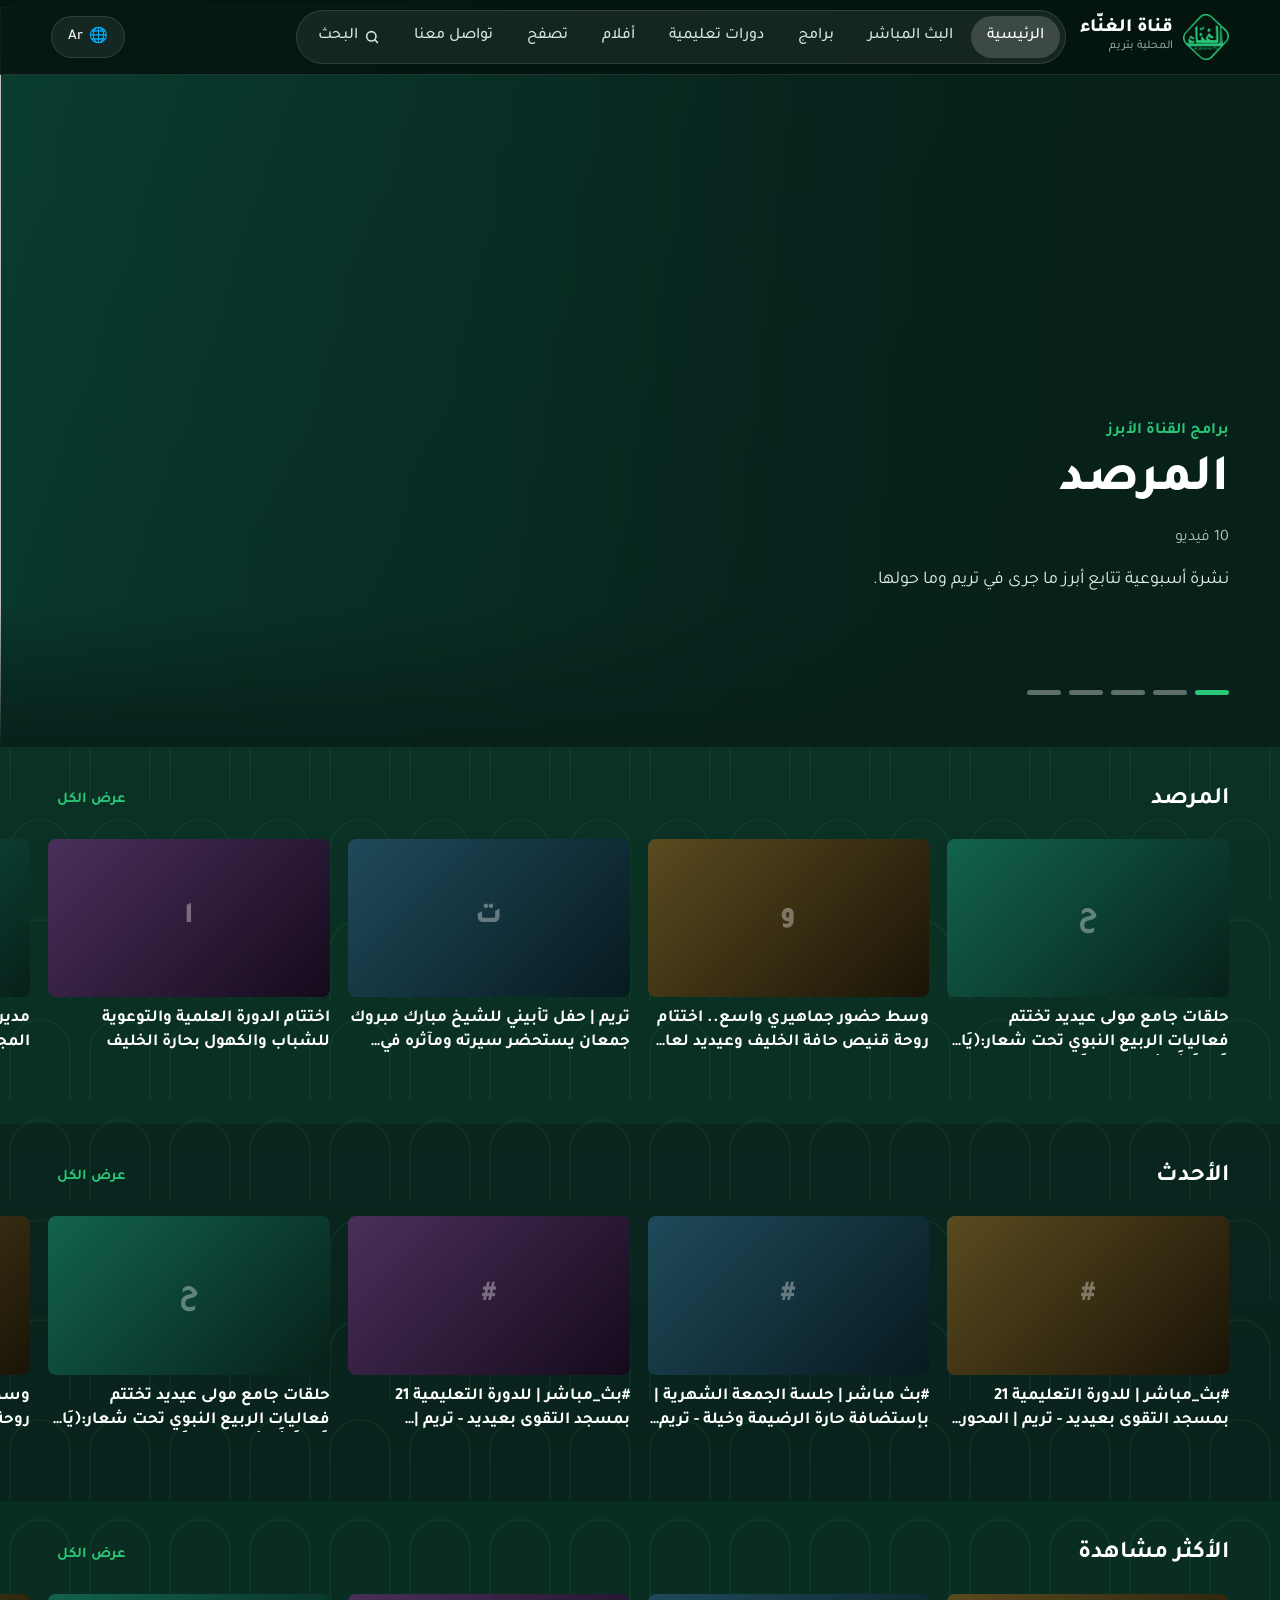
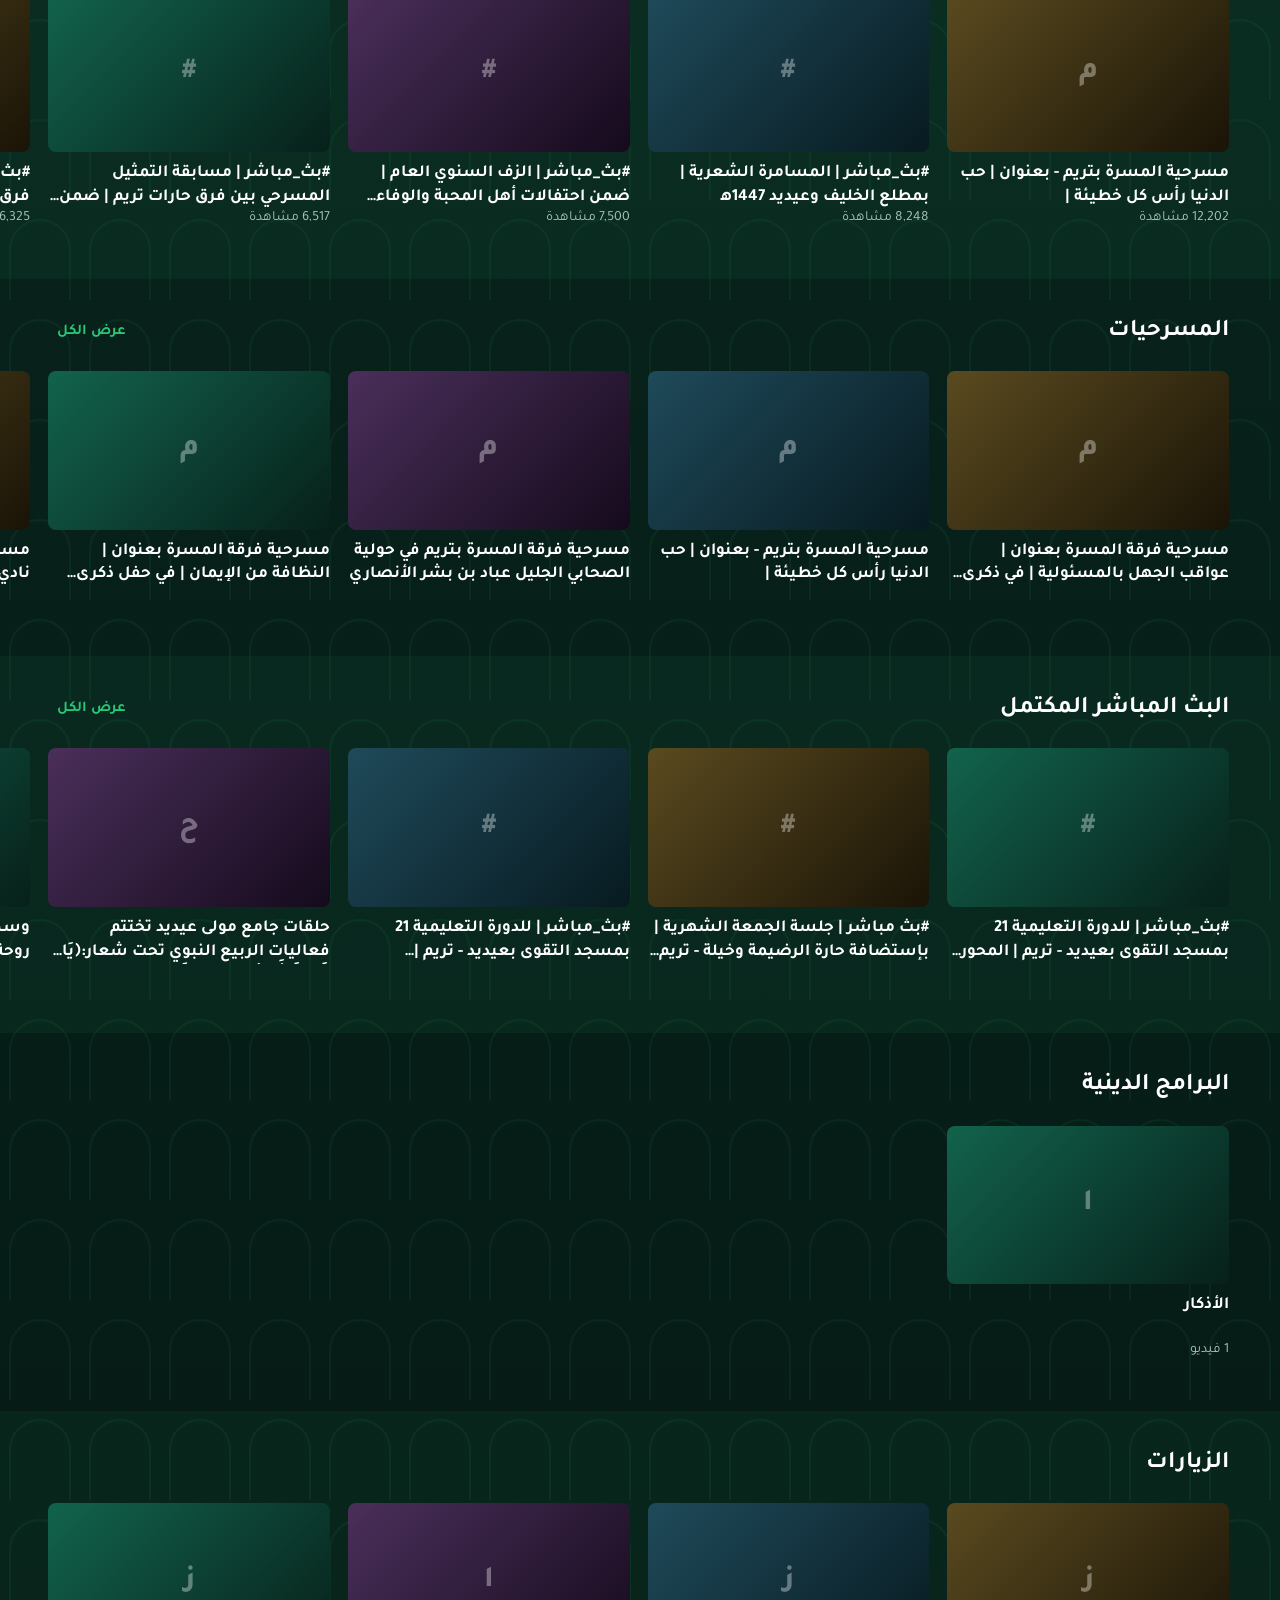
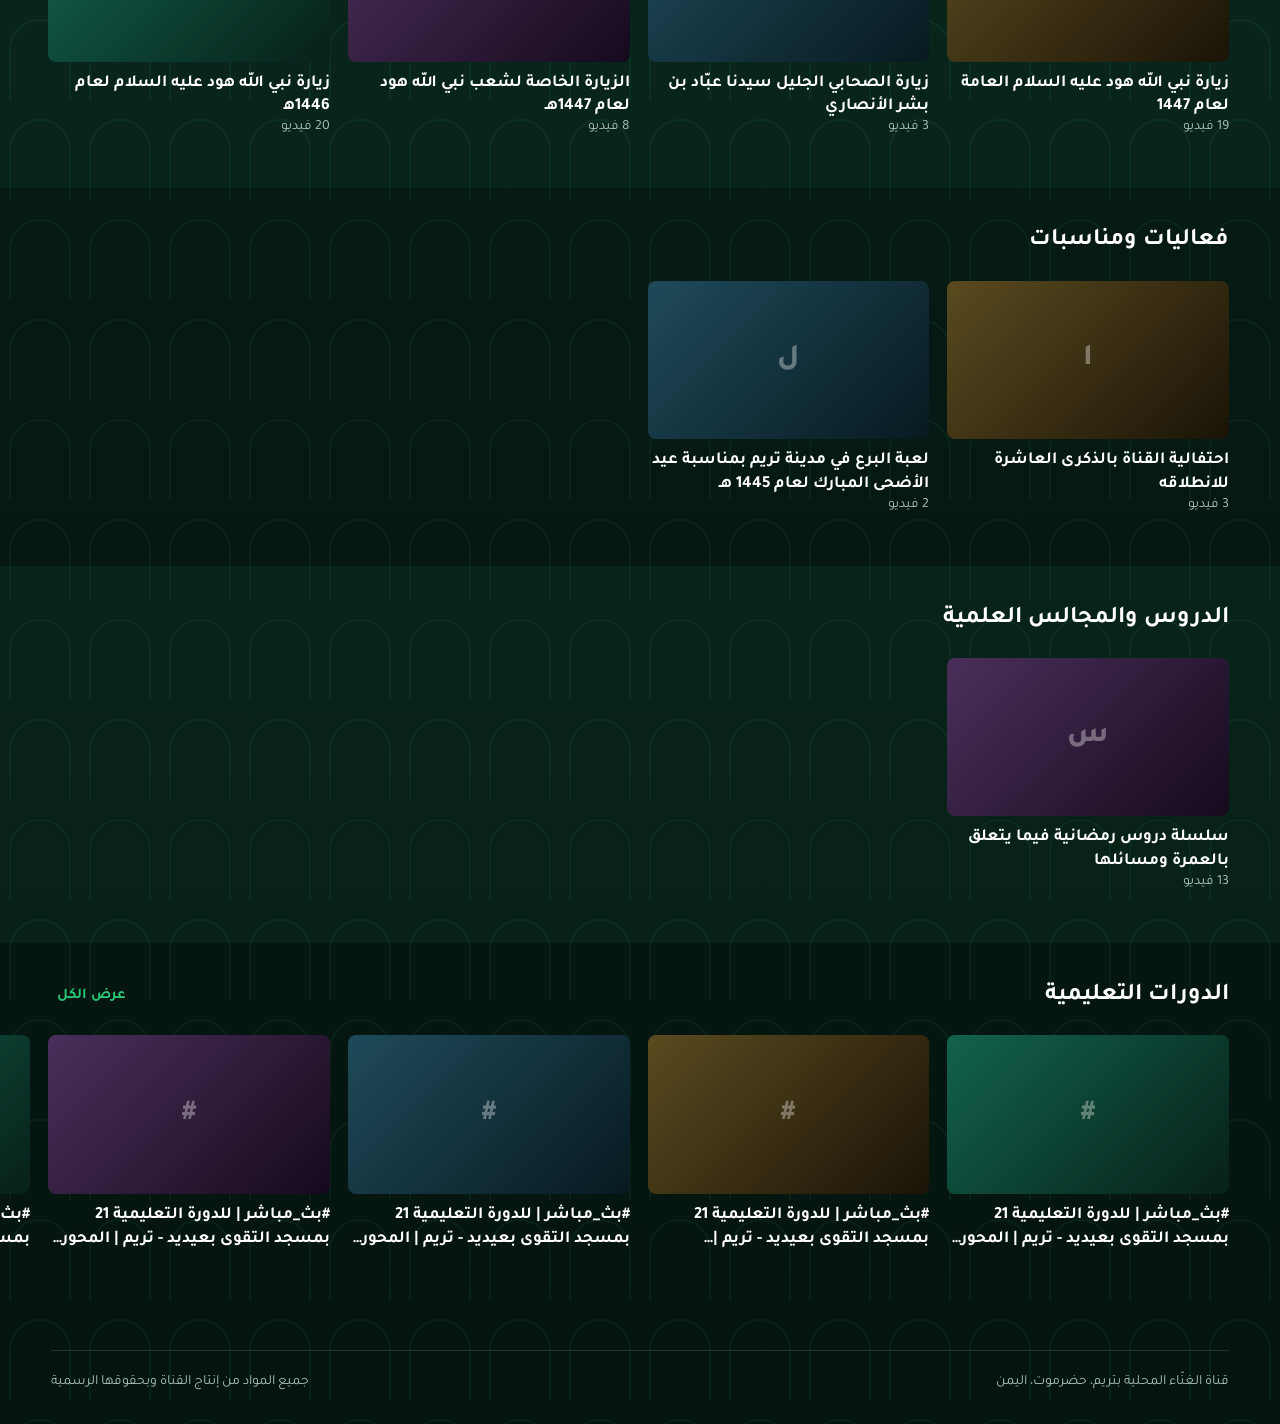
==== commit 02f5e43f: "Create index.html" ====
--- a/index.html
+++ b/index.html
@@ -473,880 +473,3 @@
 </script>
 </body>
 </html>
-.sp{flex:1}
-.btn{display:inline-flex;align-items:center;justify-content:center;gap:8px;height:46px;padding:0 28px;border-radius:6px;border:0;font-weight:700;font-size:16px;cursor:pointer;background:var(--ac);color:var(--ac-tx)}
-.btn.alt{background:rgba(255,255,255,.16);color:#fff}.btn:hover{filter:brightness(1.1)}
-header .btn{height:38px;padding:0 20px;font-size:15px}
-
-.hero{position:relative;min-height:min(80vh,640px);margin-top:-68px;padding:130px 4% 70px;display:flex;align-items:center;justify-content:space-between;gap:40px;overflow:hidden;
- background:linear-gradient(90deg,rgba(7,32,26,.2),rgba(7,32,26,.92) 75%),var(--hero-image),radial-gradient(900px 520px at 20% 40%,var(--hero-glow),transparent 70%),linear-gradient(120deg,#0a3d30,var(--bg));background-size:cover;background-position:center}
-.hero::after{content:"";position:absolute;inset:auto 0 0 0;height:140px;background:linear-gradient(transparent,var(--bg))}
-.hero .in{position:relative;z-index:2;max-width:540px}
-.kick{color:var(--ac);font-weight:700;margin-bottom:6px}
-.hero h1{font-size:clamp(40px,6vw,70px);font-weight:800;line-height:1.1;margin:0 0 14px}
-.meta{display:flex;flex-wrap:wrap;gap:8px 14px;color:var(--mu);margin-bottom:14px}.meta span+span::before{content:"|";margin-inline-end:14px;opacity:.5}
-.hero p{color:#e4f0eb;font-size:18px;margin:0 0 26px}
-.poster{position:relative;z-index:2;flex:0 0 min(46%,520px);aspect-ratio:16/9;border-radius:10px;overflow:hidden;border:1px solid var(--ln);box-shadow:0 20px 60px rgba(0,0,0,.45);background:linear-gradient(135deg,#12634c,#07201a);cursor:pointer;padding:0;display:block}
-.poster img{width:100%;height:100%;object-fit:cover;display:block}
-
-.sec{padding:34px 0;position:relative;z-index:3}.sec:nth-of-type(odd){background:var(--band)}
-.sec h2{font-size:24px;font-weight:700;margin:0 4% 14px;display:flex;align-items:center;gap:14px}
-.sec h2 button{margin-inline-start:auto;background:none;border:0;color:var(--ac);font-weight:700;font-size:15px;cursor:pointer}
-.rail{position:relative}
-.track{display:flex;gap:18px;overflow-x:auto;padding:6px 4% 14px;scroll-snap-type:x proximity;scrollbar-width:none}
-.track::-webkit-scrollbar{display:none}
-.track.all{flex-wrap:wrap;overflow:visible}
-.card{flex:0 0 auto;width:272px;border:0;padding:0;background:none;color:inherit;text-align:right;cursor:pointer;scroll-snap-align:start}
-.im{position:relative;display:block;aspect-ratio:16/9;border-radius:8px;overflow:hidden;background:var(--g,linear-gradient(135deg,#12634c,#07201a));display:flex;align-items:center;justify-content:center}
-.im img{position:absolute;inset:0;width:100%;height:100%;object-fit:cover;transition:transform .3s}
-.im em{position:relative;font-style:normal;font-size:30px;font-weight:800;opacity:.35}
-.im::after{content:"▶  شاهد";position:absolute;inset:0;display:flex;align-items:center;justify-content:center;font-weight:700;font-size:17px;background:rgba(3,32,21,.62);opacity:0;transition:opacity .2s}
-.card:hover .im img,.card:focus-visible .im img{transform:scale(1.07)}.card:hover .im::after,.card:focus-visible .im::after{opacity:1}
-.card b{display:block;font-size:17px;font-weight:700;line-height:1.4;margin-top:10px;display:-webkit-box;-webkit-line-clamp:2;-webkit-box-orient:vertical;overflow:hidden}
-.card small{color:var(--mu);font-size:14px}
-.arrow{position:absolute;top:0;bottom:44px;width:4%;min-width:38px;border:0;background:rgba(5,20,15,.7);color:#fff;font-size:28px;cursor:pointer;z-index:4;opacity:0;transition:opacity .2s}
-.rail:hover .arrow{opacity:1}.arrow.l{left:0}.arrow.r{right:0}.track.all~.arrow{display:none}
-
-.liveBox{margin:0 4%;display:grid;grid-template-columns:1fr 1.2fr;gap:30px;align-items:center;padding:26px;border-radius:12px;background:var(--live-bg);border:1px solid var(--ln)}
-.liveBox h2{margin:0 0 8px}.liveBox p{color:var(--mu);margin:0 0 18px}
-.lv{aspect-ratio:16/9;border-radius:8px;overflow:hidden;background:#000;position:relative}.lv iframe{width:100%;height:100%;border:0}
-.dot{display:inline-flex;align-items:center;gap:6px;font-weight:700;font-size:14px;color:#ff7b7b;margin-bottom:6px}.dot i{width:8px;height:8px;border-radius:50%;background:#ff4d4d}
-.lvp{position:absolute;inset:0;display:flex;align-items:center;justify-content:center;border:0;color:#fff;font-weight:700;font-size:18px;cursor:pointer;background:linear-gradient(135deg,#12634c,#07201a)}
-
-.info{margin:30px 4% 0;padding-top:30px;border-top:1px solid var(--ln);display:grid;grid-template-columns:1.3fr 1fr 1fr;gap:34px}
-.info h3{font-size:18px;margin:0 0 12px}.info p{color:var(--mu);margin:0 0 10px;max-width:34em}.info a{display:block;color:#d4e6de;padding:3px 0}.info a:hover{color:var(--ac)}
-.tag{font-size:22px;font-weight:800;color:var(--ac);margin-bottom:8px}
-footer{margin:30px 4% 0;padding:20px 0 30px;border-top:1px solid var(--ln);color:var(--mu);font-size:14px;display:flex;justify-content:space-between;gap:10px;flex-wrap:wrap}
-dialog{width:min(960px,94vw);padding:0;border:0;border-radius:10px;background:#0b241d;color:#fff}dialog::backdrop{background:rgba(0,0,0,.82)}
-.dh{display:flex;justify-content:space-between;align-items:center;padding:10px 18px;font-weight:700}.dh button{background:none;border:0;color:#fff;font-size:28px;cursor:pointer}
-.fr{aspect-ratio:16/9;background:#000}.fr iframe{width:100%;height:100%;border:0}.dn{padding:12px 18px;font-size:14px;color:var(--mu)}.dn a{color:var(--ac)}
-@media(max-width:820px){nav{display:none}header{gap:12px}
- .hero{flex-direction:column-reverse;align-items:stretch;padding-top:100px;min-height:0;gap:22px}.poster{flex:none;width:100%}
- .card{width:216px}.arrow{display:none}.liveBox{grid-template-columns:1fr;padding:18px}.info{grid-template-columns:1fr}}
-@media(prefers-reduced-motion:reduce){*{transition:none!important;animation:none!important}}
-/* ===== v3: header pill, hero carousel, routes ===== */
-:root{--hh:68px}
-[hidden]{display:none!important}
-header{height:auto;min-height:var(--hh);flex-wrap:wrap;gap:14px;padding-block:10px}
-.pill{display:flex;align-items:center;gap:2px;padding:5px;border-radius:999px;background:rgba(255,255,255,.07);border:1px solid var(--ln);margin:0}
-.pill a{display:flex;align-items:center;gap:6px;padding:8px 16px;border-radius:999px;color:#d4e6de;font-weight:500;font-size:16px;white-space:nowrap}
-.pill a.on{background:rgba(255,255,255,.17);color:#fff}.pill a:hover{color:var(--ac)}.pill a.on:hover{color:#fff}
-.pill svg{width:16px;height:16px}
-.round{height:42px;padding:0 16px;border-radius:999px;border:1px solid var(--ln);background:rgba(255,255,255,.07);color:#fff;font:500 15px var(--f);cursor:pointer;display:inline-flex;align-items:center;gap:6px}
-.round.w{background:#fff;color:#0b1f19;font-weight:700;border-color:#fff}
-.lang{position:relative}.lang ul{position:absolute;inset-inline-end:0;top:48px;margin:0;padding:6px;list-style:none;background:#0b241d;border:1px solid var(--ln);border-radius:12px;min-width:150px;z-index:40}
-.lang li button{width:100%;text-align:start;background:none;border:0;color:#fff;padding:8px 12px;border-radius:8px;font:500 15px var(--f);cursor:pointer}.lang li button:hover{background:rgba(255,255,255,.1)}
-.hero{display:block;padding:0;min-height:min(88vh,740px);margin-top:calc(-1*var(--hh));overflow:hidden;background:var(--bg)}
-.sl{position:absolute;inset:0;opacity:0;transition:opacity .9s;pointer-events:none}.sl.on{opacity:1;pointer-events:auto}
-.sl .bg{position:absolute;inset:0;background:linear-gradient(120deg,#0a3d30,var(--bg)) center/cover}
-.sl .bg img{width:100%;height:100%;object-fit:cover;object-position:center 25%}
-.sl::before{content:"";position:absolute;inset:0;z-index:1;background:linear-gradient(to left,var(--bg) 4%,rgba(7,32,26,.88) 30%,rgba(7,32,26,.25) 62%,transparent)}
-[dir=ltr] .sl::before{background:linear-gradient(to right,var(--bg) 4%,rgba(7,32,26,.88) 30%,rgba(7,32,26,.25) 62%,transparent)}
-.sl .in{position:absolute;inset-inline-start:4%;bottom:17%;z-index:2;max-width:580px}
-.sl h2{font-size:clamp(28px,4vw,54px);font-weight:800;line-height:1.2;margin:0 0 14px;display:-webkit-box;-webkit-line-clamp:3;-webkit-box-orient:vertical;overflow:hidden}
-.dots{position:absolute;bottom:7%;inset-inline-start:4%;display:flex;gap:8px;z-index:4}
-.dots button{width:34px;height:5px;border:0;border-radius:3px;background:rgba(255,255,255,.35);cursor:pointer;padding:0}.dots button.on{background:var(--ac)}
-.card{width:clamp(272px,22vw,640px)}
-.card b{font-size:clamp(17px,1.15vw,22px)}
-[dir=ltr] .card{text-align:left}
-.arrow.pv{inset-inline-start:0}.arrow.nx{inset-inline-end:0}
-.empty{margin:60px 4%;color:var(--mu);font-size:18px}
-.sbox{margin:30px 4% 10px}.sbox input{width:100%;max-width:720px;height:54px;border-radius:999px;border:1px solid var(--ln);background:rgba(255,255,255,.08);color:#fff;padding:0 24px;font:500 18px var(--f)}
-.liveBox.playing{grid-template-columns:1fr;padding:0;border:0;background:none}.liveBox.playing .lt{display:none}
-.lv video{width:100%;height:100%;background:#000;display:block}
-.lvx{position:absolute;top:10px;inset-inline-end:10px;z-index:3;width:38px;height:38px;border-radius:50%;border:0;background:rgba(0,0,0,.6);color:#fff;font-size:22px;cursor:pointer}
-.lvm{position:absolute;inset:0;display:flex;flex-direction:column;gap:12px;align-items:center;justify-content:center;text-align:center;padding:20px}
-.page{min-height:60vh;padding-top:10px}
-@media(max-width:820px){:root{--hh:118px}
- header{padding-inline:3%}.pill{order:5;width:100%;overflow-x:auto;scrollbar-width:none}.pill::-webkit-scrollbar{display:none}.pill a{padding:8px 13px;font-size:15px}
- .sl .in{bottom:20%;max-width:92%}.hero{min-height:84vh}.card{width:min(78vw,340px)}
- .sl::before{background:linear-gradient(to top,var(--bg) 6%,rgba(7,32,26,.8) 40%,rgba(7,32,26,.2) 75%,transparent)}
- [dir=ltr] .sl::before{background:linear-gradient(to top,var(--bg) 6%,rgba(7,32,26,.8) 40%,rgba(7,32,26,.2) 75%,transparent)}}
-.track{scroll-padding-inline:4%}
-@media(max-width:820px){header .btn{height:36px;padding:0 12px;font-size:14px}.round{height:36px;padding:0 12px;font-size:14px}.brand img{height:38px}.brand b{font-size:17px}}
-
-.card b{min-height:2.8em}.card small{display:block;min-height:1.5em}
-.sr{position:absolute;width:1px;height:1px;overflow:hidden;clip:rect(0 0 0 0);white-space:nowrap}
-.lvl{display:none;grid-column:1/-1;font-size:14px;color:var(--mu);text-align:center;padding:10px}.liveBox.playing .lvl{display:block}
-.cwrap{flex:0 0 auto;position:relative}.cwrap.hid{opacity:.4}
-.ac{position:absolute;top:8px;inset-inline-start:8px;display:flex;gap:6px;z-index:6}
-.ac button,.rb button{border:0;border-radius:8px;padding:5px 10px;background:rgba(0,0,0,.72);color:#fff;font:600 14px var(--f);cursor:pointer}.ac button:hover,.rb button:hover{background:var(--ac);color:#032015}
-.rb{display:flex;gap:8px;flex-wrap:wrap;margin-inline-start:12px}.rb button{background:rgba(255,255,255,.14)}
-#ab{position:fixed;bottom:0;inset-inline:0;z-index:60;display:flex;gap:10px;align-items:center;flex-wrap:wrap;padding:10px 4%;background:#031510;border-top:2px solid var(--ac)}
-#ab .btn{height:38px;padding:0 16px;font-size:14px}#abs{color:#ffd479;font-size:14px}body.adm{padding-bottom:70px}
-#ed{width:min(520px,92vw);border:1px solid var(--ln);border-radius:14px;background:#0b241d;color:#fff;padding:20px}#ed::backdrop{background:rgba(0,0,0,.7)}
-#ed h3{margin:0 0 14px;font-size:20px}#ed label{display:block;font-size:14px;color:var(--mu);margin-bottom:12px}
-#ed input,#ed select{display:block;width:100%;margin-top:5px;height:42px;border-radius:8px;border:1px solid var(--ln);background:rgba(255,255,255,.08);color:#fff;padding:0 12px;font:500 16px var(--f)}#ed select option{color:#000}
-#ed .eb{display:flex;gap:10px;flex-wrap:wrap;margin-top:8px}#ed .btn{height:40px;padding:0 18px;font-size:15px}
-</style>
-<link rel="stylesheet" href="theme.css"><script src="mobile.js" defer></script>
-</head>
-<body>
-<noscript><p>الموقع الرسمي لقناة الغنّاء المحلية بتريم (Alghanna TV / alghannatv): بث مباشر ودروس ومجالس علمية وفعاليات من مدينة تريم بحضرموت، مع برنامج المرصد الأسبوعي وبرامج ودورات تعليمية وأفلام. ياتريم وأهلها.</p><p><a href="https://www.youtube.com/@alghannachannel6146">YouTube</a> · <a href="https://www.facebook.com/alghannatv/">Facebook</a> · <a href="https://telegram.me/alghannaTV">Telegram</a></p></noscript>
-<h1 class="sr">قناة الغنّاء المحلية بتريم - ياتريم وأهلها - Alghanna TV</h1>
-<header>
-  <a class="brand" href="#home"><img src="[data-uri]" alt="logo"><span><b data-i="b1">قناة الغنّاء</b><small data-i="b2">المحلية بتريم</small></span></a>
-  <nav class="pill" id="nav">
-    <a href="#home" data-r="home" data-i="home">الرئيسية</a><a href="#live" data-r="live" data-i="live">البث المباشر</a><a href="#programs" data-r="programs" data-i="programs">برامج</a><a href="#courses" data-r="courses" data-i="courses">دورات تعليمية</a><a href="#movies" data-r="movies" data-i="movies">أفلام</a><a href="#browse" data-r="browse" data-i="browse">تصفح</a><a href="#contact" data-r="contact" data-i="contact">تواصل معنا</a>
-    <a href="#search" data-r="search"><svg viewBox="0 0 24 24" fill="none" stroke="currentColor" stroke-width="2.4" stroke-linecap="round"><circle cx="11" cy="11" r="7"/><path d="M20 20l-3.5-3.5"/></svg><span data-i="search">البحث</span></a>
-  </nav>
-  <span class="sp"></span>
-  <div class="lang"><button class="round" id="lg" aria-haspopup="true">🌐 <span id="lgn">Ar</span></button>
-    <ul id="lm" hidden><li><button data-l="ar">العربية</button></li><li><button data-l="en">English</button></li><li><button data-l="id">Bahasa Indonesia</button></li></ul></div>
-  <span id="auth" hidden><button class="round" data-i="login">تسجيل الدخول</button> <button class="round w" data-i="subscribe">اشترك الآن</button></span>
-  <button class="btn" id="inst" type="button" data-i="app" hidden>ثبّت التطبيق</button>
-</header>
-
-<section class="hero" id="hero" data-r="home"><div id="slides"></div><div class="dots" id="dots"></div></section>
-
-<section class="sec page" data-r="live" id="live"><div class="liveBox" id="lb">
-  <div class="lt"><div class="dot"><i></i><span data-i="liveTag">مباشر</span></div><h2 data-i="liveT">البث المباشر</h2><p data-i="liveD">الدروس والمجالس العلمية وفعاليات تريم، لحظة بلحظة على قناة الغنّاء.</p>
-    <button class="btn" id="lw" data-i="watchLive">شاهد البث</button> <a class="btn alt" id="ly" target="_blank" rel="noopener" data-i="onYT">على يوتيوب</a></div>
-  <div class="lv" id="lv"></div><a class="lvl" id="lvl" target="_blank" rel="noopener" data-i="liveOpen">إن لم يظهر البث، افتحه في صفحة مستقلة</a></div></section>
-
-<section class="sec page" data-r="search" id="sbx"><div class="sbox"><input id="q" type="search" autocomplete="off"></div></section>
-<main id="rows"></main>
-
-<div class="info page" id="info" data-r="contact">
-  <div><div class="tag" data-i="tag">ياتريم وأهلها</div><p data-i="about1">قناة الغنّاء المحلية بتريم. دروس ومجالس علمية بالتنسيق مع دار المصطفى للدراسات الإسلامية، وتغطية لفعاليات المدينة وبرامج من إنتاج القناة.</p><p data-i="about2">نبثّ أيضًا على التلفاز عبر Local Spyder TV.</p></div>
-  <div><h3 data-i="follow">تابعنا</h3>
-    <a href="https://www.youtube.com/@alghannachannel6146" target="_blank" rel="noopener">YouTube</a>
-    <a href="https://www.facebook.com/alghannatv/" target="_blank" rel="noopener">Facebook</a>
-    <a href="https://www.instagram.com/alghannatv" target="_blank" rel="noopener">Instagram</a>
-    <a href="https://telegram.me/alghannaTV" target="_blank" rel="noopener">Telegram</a>
-    <a href="https://chat.whatsapp.com/JVVqboT6bhz6pdxI7RuvCv" target="_blank" rel="noopener">WhatsApp</a></div>
-  <div><h3 data-i="contact">تواصل معنا</h3><a href="tel:+967772299868" dir="ltr" style="text-align:start">+967 772 299 868</a><a href="tel:+967774731275" dir="ltr" style="text-align:start">+967 774 731 275</a>
-    <a href="https://play.google.com/store/apps/details?id=com.codeyemen.alghannatv&hl=ar" target="_blank" rel="noopener">Google Play</a></div>
-</div>
-<footer><span data-i="foot1">قناة الغنّاء المحلية بتريم، حضرموت، اليمن</span><span data-i="foot2">جميع المواد من إنتاج القناة وبحقوقها الرسمية</span></footer>
-<style>#inst[hidden]{display:none!important}@media(max-width:820px){#inst{height:36px;padding:0 12px;font-size:14px;white-space:nowrap}header:has(#inst:not([hidden])) .brand>:not(img){display:none}}</style>
-<dialog id="ios" style="width:min(360px,92vw);padding:18px;text-align:start"><h3 id="iosT" style="margin:0 0 10px"></h3><p id="ios1"></p><p id="ios2"></p><p id="ios3"></p><button class="btn" id="iosx" type="button" style="margin-top:8px"></button></dialog>
-<script>(function(){var b=document.getElementById("inst"),dg=document.getElementById("ios"),ev=null;if(!b)return;
-function sa(){return matchMedia("(display-mode: standalone)").matches||navigator.standalone===true}
-var ua=navigator.userAgent,ios=/iPad|iPhone|iPod/.test(ua)||(navigator.platform==="MacIntel"&&navigator.maxTouchPoints>1);
-var safari=ios&&/Safari/.test(ua)&&!/CriOS|FxiOS|EdgiOS|OPiOS/.test(ua);
-function show(){b.hidden=sa()||!(ev||ios)}
-addEventListener("beforeinstallprompt",function(e){e.preventDefault();ev=e;show()});
-addEventListener("appinstalled",function(){ev=null;b.hidden=true});
-try{matchMedia("(display-mode: standalone)").addEventListener("change",show)}catch(_){}
-b.addEventListener("click",function(){
- if(ev){ev.prompt();ev.userChoice.finally(function(){ev=null;show()});return}
- if(ios){["iosT","ios1","ios2","ios3"].forEach(function(k){document.getElementById(k).textContent=T(k)});
-  if(!safari)document.getElementById("ios1").textContent=T("ios1")+" ("+(LANG==="ar"?"افتح الموقع من Safari":"open in Safari")+")";
-  document.getElementById("iosx").textContent=T("ok");dg.showModal()}});
-document.getElementById("iosx").onclick=function(){dg.close()};
-show()})();</script>
-<dialog id="ed"></dialog>
-<dialog id="dlg"><div class="dh"><span id="dt"></span><button id="dx" aria-label="close">×</button></div><div class="fr" id="fr"></div><div class="dn"><a id="dl" href="#" target="_blank" rel="noopener">YouTube</a></div></dialog>
-
-<script>
-var CH="UCBckgHr1PZLl1SML8eCWoIA",HANDLE="https://www.youtube.com/@alghannachannel6146";
-/* ===== إعدادات سهلة التعديل ===== */
-var LIVE_HLS="https://lbgo.bozztv.com/ssh101/ssh101/414267/playlist.m3u8"; /* رابط البث المباشر */
-var SHOW_AUTH=false; /* true لإظهار أزرار تسجيل الدخول/الاشتراك (لا تعمل قبل ربط خدمة تسجيل) */
-var FEATURED_COUNT=5,SLIDE_MS=5000;
-var LIVE_MODE="iframe"; /* iframe = صفحة البث الجديدة | hls = مشغّل m3u8 مباشر */
-var LIVE_PAGE="https://ssh101.com/securelive/index.php?id=414267";
-var REPO="alselselah7-ai/alghanna-tv",BRANCH="main",OV_PATH="overrides.json"; /* مستودع الموقع وملف التعديلات اليدوية */
-/* تملؤها المزامنة تلقائيًا. لا تعدّلها يدويًا */
-var YTV=/*YT_VIDEOS*/{"newest":[{"id":"r3GKextEYbA","t":"#بث_مباشر | للدورة التعليمية 21 بمسجد التقوى بعيديد - تريم | المحور الثامن : الداعية عمر الراعي","at":"2026-11-28T14:34:51Z","w":19,"lv":true},{"id":"m20DJlqjuVY","t":"#بث مباشر | جلسة الجمعة الشهرية | بإستضافة حارة الرضيمة وخيلة - تريم 17 - جمادى الأخرة - 1448ه‍","at":"2026-11-28T04:59:54Z","w":226,"lv":true},{"id":"OE0JP9b9cd0","t":"#بث_مباشر | للدورة التعليمية 21 بمسجد التقوى بعيديد - تريم | استضافة: السيد/ محمد المشهور.","at":"2026-11-28T03:37:54Z","w":521,"lv":true},{"id":"Ik5x0EC29-Y","t":"حلقات جامع مولى عيديد تختتم فعاليات الربيع النبوي تحت شعار:﴿يَا قَوْمَنَا أَجِيبُوا دَاعِيَ اللَّهِ﴾","at":"2026-11-27T14:37:19Z","w":30,"lv":true},{"id":"tP7zMelSeCQ","t":"وسط حضور جماهيري واسع.. اختتام روحة قنيص حافة الخليف وعيديد لعام 2026م.","at":"2026-11-27T14:34:44Z","w":31,"lv":true},{"id":"T9buiQXIw_8","t":"تريم | حفل تأبيني للشيخ مبارك مبروك جمعان يستحضر سيرته ومآثره في خدمة المجتمع","at":"2026-11-27T14:33:14Z","w":47,"lv":true},{"id":"F8N_3tp3akU","t":"اختتام الدورة العلمية والتوعوية للشباب والكهول بحارة الخليف","at":"2026-11-27T14:30:17Z","w":19,"lv":true},{"id":"HoKUKEJ6sK0","t":"#بث_مباشر| مجلس قراءة السيرة النبوية | من دار المصطفى بتريم 16 - جمادى الأخرة - 1448هـ","at":"2026-11-27T04:47:31Z","w":621,"lv":true},{"id":"t1WTrAEagQ8","t":"#بث_مباشر | للدورة التعليمية 21 بمسجد التقوى بعيديد - تريم | استضافة: الشيخ/ طلال كنج الاسترالي","at":"2026-11-26T03:33:20Z","w":546,"lv":true},{"id":"1Kd5Fxu7n8s","t":"#بث_مباشر | للدورة التعليمية 21 بمسجد التقوى بعيديد - تريم | المحور الخامس : الدكتور عمر باغوث","at":"2026-11-25T03:42:25Z","w":731,"lv":true},{"id":"islx-nwnRD8","t":"مدير عام تريم يدشّن المخيم الطبي المجاني للوقاية من السكري وارتفاع ضغط الدم وأمراض القلب","at":"2026-11-25T03:19:21Z","w":47,"lv":false},{"id":"ZE4BpIz_EmI","t":"الملتقى الطلابي بدار الزهراء… خطر الغيبة وأثر النصيحة في المجتمع","at":"2026-11-25T03:16:47Z","w":41,"lv":false},{"id":"eLKfD5KWu9w","t":"#بث_مباشر | جلسة الإثنين الاسبوعية | درس التفسير 13 - جمادى الأخرة - 1448هـ","at":"2026-11-24T14:36:44Z","w":210,"lv":true},{"id":"dVXO1DT-q4k","t":"#بث_مباشر | للدورة التعليمية 21 بمسجد التقوى بعيديد - تريم | المحور الخامس : مجموعة السلسة","at":"2026-11-24T03:41:36Z","w":558,"lv":true},{"id":"qeQXhCsNgIk","t":"#بث_مباشر | للدورة التعليمية 21 بمسجد التقوى بعيديد - تريم | المحور الخامس : مجموعة السلسة","at":"2026-11-23T04:08:20Z","w":1107,"lv":true},{"id":"_SoLLbC7Kc0","t":"#بث_مباشر | للدورة التعليمة 21 بمسجد التقوى بعيديد - تريم | استضافة: الداعية زكي صبيح","at":"2026-11-23T03:06:33Z","w":224,"lv":true},{"id":"8P6RcGsBnc0","t":"#بث_مباشر | جلسة الإثنين الاسبوعية | درس التفسير 6 - جمادى الأخرة - 1448هـ","at":"2026-11-23T03:05:30Z","w":473,"lv":true},{"id":"iqQKRVnTEKU","t":"#بث_مباشر (درس قبس النور المبين من إحياء علوم الدين) للعلامة الحبيب عمر بن حفيظ","at":"2026-11-23T03:05:24Z","w":71,"lv":true},{"id":"yuzOR2koCy0","t":"#بث_مباشر | للدورة التعليمية 21 بمسجد التقوى بعيديد - تريم | المحور الخامس: الداعية علوي المشهور","at":"2026-11-23T03:05:01Z","w":29,"lv":true},{"id":"lcv_lCZocw8","t":"#بث_مباشر | للدورة التعليمية 21 بمسجد التقوى بعيديد - تريم | المحور الخامس: الداعية علوي المشهور","at":"2026-11-21T15:26:56Z","w":283,"lv":true}],"top":[{"id":"AXDZCtMbSIg","t":"مسرحية المسرة بتريم - بعنوان | حب الدنيا رأس كل خطيئة |","at":"2025-07-23T18:00:09Z","w":12202,"lv":false},{"id":"buGCzPTClFI","t":"#بث_مباشر | المسامرة الشعرية | بمطلع الخليف وعيديد 1447ه‍","at":"2026-05-29T11:58:29Z","w":8248,"lv":true},{"id":"ZxDvh-rkcbw","t":"#بث_مباشر | الزف السنوي العام | ضمن احتفالات أهل المحبة والوفاء بدار المصطفى 1448هـ","at":"2026-09-08T02:58:26Z","w":7500,"lv":true},{"id":"lVdxWGxkj9U","t":"#بث_مباشر | مسابقة التمثيل المسرحي بين فرق حارات تريم | ضمن احتفالات اهل المحبة والوفاء بدار المصطفى","at":"2026-09-06T10:03:03Z","w":6517,"lv":true},{"id":"sLRwYazVxrQ","t":"#بث_مباشر | مسابقة الإنشاد بين فرق حارات تريم | ضمن احتفالات اهل المحبة والوفاء بدار المصطفى 1448هـ","at":"2026-09-07T09:21:47Z","w":6325,"lv":true},{"id":"6JbvcyPsDKs","t":"مسرحية فرقة المسرة بتريم في حولية الصحابي الجليل عباد بن بشر الأنصاري","at":"2025-07-12T13:00:06Z","w":6191,"lv":true},{"id":"PTmxa5-7Dvg","t":"مسرحية فرقة المسرة للتمثيل بمناسبة تتويج نادي البرق بتريم بطلاً لبطولة كأس حضرموت","at":"2024-11-09T17:30:06Z","w":6175,"lv":true},{"id":"R3owCrwBxjw","t":"مسرحية فرقة المسرة بعنوان | عواقب الجهل بالمسئولية | في ذكرى الفقبد الممثل صالح علي بريك","at":"2025-07-31T13:00:06Z","w":5350,"lv":true},{"id":"vuWYIkmbVyI","t":"مسرحية فرقة المسرة بعنوان | النظافة من الإيمان | في حفل ذكرى الهجرة النبوية وذكرى افتتاح دار المصطفى","at":"2025-07-01T13:00:06Z","w":4855,"lv":true},{"id":"lSOnd9S3tIE","t":"الآن عرض أول وحصري (لقاءات من السوق) في شعب نبي الله هود عليه السلام لعام 1446هـ","at":"2025-02-08T23:48:53Z","w":4529,"lv":true},{"id":"rlQw4VkbMQY","t":"#بث_مباشر مجلس الوعظ والتذكير في ( زيارة الشيخ أبي بكر بن سالم ) في شعب نبي الله هود عليه السلام","at":"2025-02-09T21:02:42Z","w":4205,"lv":true},{"id":"XSKEhZHWIXM","t":"فيلم بعنوان | الإدمان المفرط على مواقع التواصل الإجتماعي | مشاركة فريق الأصدقاء بعيديد","at":"2026-02-26T16:00:06Z","w":4196,"lv":true},{"id":"RCPiggs39i0","t":"#بث_مباشر |للزواج الجماعي الرابع | بدار المصطفى بتريم - السمر","at":"2026-04-01T09:48:03Z","w":4157,"lv":true},{"id":"HzbD8xvqGZ8","t":"#بث_مباشر | مجلس البردة السنوي لحارات تريم | ولوحة انشادية بعنوان: رسول الله حب لايفنى - 1448هـ","at":"2026-08-15T07:33:27Z","w":4030,"lv":true},{"id":"9mPYzLvas_Q","t":"#بث_مباشر | تغطية خاصة ليوم عرفة | خطبة يوم عرفة - حلقة خاصة - لقاءات ميدانية - جلسة التعريف","at":"2026-05-26T15:35:18Z","w":3779,"lv":true},{"id":"hFZ5udymKG4","t":"#بث_مباشر | المسامرة الشعرية للمطلع السنوي بحافة قسم | تريم - 1447هـ","at":"2026-06-03T15:53:27Z","w":3469,"lv":true},{"id":"6mUBBYooRzU","t":"فيلم بعنوان | اللباس الغير محتشم | مشاركة فريق الأهلي بعيديد","at":"2026-02-24T16:00:06Z","w":3398,"lv":true},{"id":"uIt0fhnSOKQ","t":"#بث_مباشر(من شعب نبي الله هود عليه السلام ) الجلسة الدعوية الخامسة 8 - شعبان - 1447هـ","at":"2026-01-28T06:02:26Z","w":3298,"lv":true},{"id":"tjiE_wCk6jw","t":"#بث_مباشر | للمسامرة الشعرية | للمطلع السنوي لحافة السحيل والخليف _ تريم 1447ه‍","at":"2026-06-05T12:00:54Z","w":3208,"lv":true},{"id":"uqIz5g19kBU","t":"المسامرة الشعرية (بمطلع حافة الخليف وعيديد) تريم - حضرموت @alghannachannel6146","at":"2024-11-02T17:18:59Z","w":3204,"lv":false}],"lives":[{"id":"r3GKextEYbA","t":"#بث_مباشر | للدورة التعليمية 21 بمسجد التقوى بعيديد - تريم | المحور الثامن : الداعية عمر الراعي","at":"2026-11-28T14:34:51Z","w":19,"lv":true},{"id":"m20DJlqjuVY","t":"#بث مباشر | جلسة الجمعة الشهرية | بإستضافة حارة الرضيمة وخيلة - تريم 17 - جمادى الأخرة - 1448ه‍","at":"2026-11-28T04:59:54Z","w":226,"lv":true},{"id":"OE0JP9b9cd0","t":"#بث_مباشر | للدورة التعليمية 21 بمسجد التقوى بعيديد - تريم | استضافة: السيد/ محمد المشهور.","at":"2026-11-28T03:37:54Z","w":521,"lv":true},{"id":"Ik5x0EC29-Y","t":"حلقات جامع مولى عيديد تختتم فعاليات الربيع النبوي تحت شعار:﴿يَا قَوْمَنَا أَجِيبُوا دَاعِيَ اللَّهِ﴾","at":"2026-11-27T14:37:19Z","w":30,"lv":true},{"id":"tP7zMelSeCQ","t":"وسط حضور جماهيري واسع.. اختتام روحة قنيص حافة الخليف وعيديد لعام 2026م.","at":"2026-11-27T14:34:44Z","w":31,"lv":true},{"id":"T9buiQXIw_8","t":"تريم | حفل تأبيني للشيخ مبارك مبروك جمعان يستحضر سيرته ومآثره في خدمة المجتمع","at":"2026-11-27T14:33:14Z","w":47,"lv":true},{"id":"F8N_3tp3akU","t":"اختتام الدورة العلمية والتوعوية للشباب والكهول بحارة الخليف","at":"2026-11-27T14:30:17Z","w":19,"lv":true},{"id":"HoKUKEJ6sK0","t":"#بث_مباشر| مجلس قراءة السيرة النبوية | من دار المصطفى بتريم 16 - جمادى الأخرة - 1448هـ","at":"2026-11-27T04:47:31Z","w":621,"lv":true},{"id":"t1WTrAEagQ8","t":"#بث_مباشر | للدورة التعليمية 21 بمسجد التقوى بعيديد - تريم | استضافة: الشيخ/ طلال كنج الاسترالي","at":"2026-11-26T03:33:20Z","w":546,"lv":true},{"id":"1Kd5Fxu7n8s","t":"#بث_مباشر | للدورة التعليمية 21 بمسجد التقوى بعيديد - تريم | المحور الخامس : الدكتور عمر باغوث","at":"2026-11-25T03:42:25Z","w":731,"lv":true},{"id":"eLKfD5KWu9w","t":"#بث_مباشر | جلسة الإثنين الاسبوعية | درس التفسير 13 - جمادى الأخرة - 1448هـ","at":"2026-11-24T14:36:44Z","w":210,"lv":true},{"id":"dVXO1DT-q4k","t":"#بث_مباشر | للدورة التعليمية 21 بمسجد التقوى بعيديد - تريم | المحور الخامس : مجموعة السلسة","at":"2026-11-24T03:41:36Z","w":558,"lv":true},{"id":"qeQXhCsNgIk","t":"#بث_مباشر | للدورة التعليمية 21 بمسجد التقوى بعيديد - تريم | المحور الخامس : مجموعة السلسة","at":"2026-11-23T04:08:20Z","w":1107,"lv":true},{"id":"_SoLLbC7Kc0","t":"#بث_مباشر | للدورة التعليمة 21 بمسجد التقوى بعيديد - تريم | استضافة: الداعية زكي صبيح","at":"2026-11-23T03:06:33Z","w":224,"lv":true},{"id":"8P6RcGsBnc0","t":"#بث_مباشر | جلسة الإثنين الاسبوعية | درس التفسير 6 - جمادى الأخرة - 1448هـ","at":"2026-11-23T03:05:30Z","w":473,"lv":true},{"id":"iqQKRVnTEKU","t":"#بث_مباشر (درس قبس النور المبين من إحياء علوم الدين) للعلامة الحبيب عمر بن حفيظ","at":"2026-11-23T03:05:24Z","w":71,"lv":true},{"id":"yuzOR2koCy0","t":"#بث_مباشر | للدورة التعليمية 21 بمسجد التقوى بعيديد - تريم | المحور الخامس: الداعية علوي المشهور","at":"2026-11-23T03:05:01Z","w":29,"lv":true},{"id":"lcv_lCZocw8","t":"#بث_مباشر | للدورة التعليمية 21 بمسجد التقوى بعيديد - تريم | المحور الخامس: الداعية علوي المشهور","at":"2026-11-21T15:26:56Z","w":283,"lv":true},{"id":"uk5L69EgEd8","t":"#بث_مباشر| مجلس قراءة السيرة النبوية | من دار المصطفى بتريم 9 - جمادى الأخرة - 1448هـ","at":"2026-11-20T04:36:40Z","w":706,"lv":true},{"id":"MmBE__fqSdY","t":"#بث_مباشر | للدورة التعليمية 21 بمسجد التقوى بعيديد - تريم | المحور الرابع5: الدكتور إبراهيم الكاف","at":"2026-11-19T03:39:52Z","w":899,"lv":true},{"id":"vKsrLzKVwpk","t":"رحلة إيمانية وأخوية تجمع ثلاث حلقات علمية إلى شعب نبي الله هود عليه السلام","at":"2026-11-17T18:34:58Z","w":101,"lv":true},{"id":"g2romA2UbMk","t":"الوكيل التميمي يفتتح مركز دار الشفاء الطبي بسيئون","at":"2026-11-17T18:32:34Z","w":73,"lv":true},{"id":"N74-Xc29Btc","t":"فريق ميداني مشترك ينفذ نزولاً لفحص عينات الخضار والفواكه ومياه الري بمديرية تريم","at":"2026-11-17T18:32:21Z","w":42,"lv":true},{"id":"P2z7l7Zshx0","t":"افتتاح الدورة الزراعه  المنزلية تحت عنوان  رعاية وتكاثر نباتات الظل والنباتات الداخليه","at":"2026-11-17T18:28:11Z","w":47,"lv":true},{"id":"Ya40lCRYGss","t":"#بث_مباشر | للدورة التعليمية 21 بمسجد التقوى بعيديد - تريم | المحور الرابع3: الأستاذ محبوب العامري","at":"2026-11-17T03:39:02Z","w":706,"lv":true},{"id":"TQG8ZB0MHSA","t":"#بث_مباشر | للدورة التعليمية 21 بمسجد التقوى بعيديد - تريم | المحور الرابع2: الأستاذ محبوب العامري","at":"2026-11-16T03:39:53Z","w":725,"lv":true},{"id":"dfybj0bYDOg","t":"#بث_مباشر | للدورة التعليمية 21 بمسجد التقوى بعيديد - تريم | المحور الرابع: الأستاذ محبوب العامري","at":"2026-11-15T03:39:03Z","w":479,"lv":true},{"id":"vT0Bc0IJX0c","t":"#بث_مباشر | جلسة الإثنين الاسبوعية | درس التفسير 29 - جمادى الأولى - 1448هـ","at":"2026-11-13T19:17:15Z","w":175,"lv":true},{"id":"kh7CNfhzW6U","t":"#بث_مباشر (درس قبس النور المبين من إحياء علوم الدين) للعلامة الحبيب عمر بن حفيظ","at":"2026-11-13T19:17:11Z","w":144,"lv":true},{"id":"owe3Ur-7v_M","t":"#بث_مباشر| مجلس قراءة السيرة النبوية | من دار المصطفى بتريم 2 - جمادى الأخرة - 1448هـ","at":"2026-11-13T19:17:08Z","w":550,"lv":true},{"id":"ubDpYjhTVO8","t":"#بث_مباشر | للدورة التعليمة 21 بمسجد التقوى بعيديد - تريم | المحور الثالث 4: الداعية محمد بن سميط","at":"2026-11-12T03:31:39Z","w":374,"lv":true},{"id":"h2U6D2PrRQA","t":"#بث_مباشر | للدورة التعليمة 21 بمسجد التقوى بعيديد - تريم | المحور الثالث 3: الداعية محمد بن سميط","at":"2026-11-11T03:40:38Z","w":277,"lv":true},{"id":"eixiP4Am0tk","t":"روضة قرة العين تنظم رحلة ترفيهية لأطفالها إلى حديقة الماهر بمدينة تريم","at":"2026-11-10T18:14:54Z","w":74,"lv":true},{"id":"-TQm9YX8lT8","t":"طلاب مركز إرادة يقدّمون رسالة إنسانية في نهائي بطولة اللاعب المحلي بتريم","at":"2026-11-10T18:14:14Z","w":49,"lv":true},{"id":"Mj7yHqgUDxs","t":"رحلة سنوية وزيارة إلى مزار نبي الله هود عليه السلام","at":"2026-11-10T18:12:22Z","w":391,"lv":true},{"id":"rVNqSXPpRK0","t":"#بث_مباشر | للدورة التعليمة 21 بمسجد التقوى بعيديد - تريم | استضافة: الداعية عبدالله بن شهاب","at":"2026-11-10T03:51:00Z","w":617,"lv":true},{"id":"tI9r4Xre2-s","t":"#بث_مباشر | للدورة التعليمة 21 بمسجد التقوى بعيديد - تريم | المحور الثالث 2: الداعية محمد بن سميط","at":"2026-11-09T04:00:30Z","w":460,"lv":true},{"id":"vWdnfhjss_8","t":"#بث_مباشر | للدورة التعليمة 21 بمسجد التقوى بعيديد - تريم | المحور الثالث: الداعية محمد بن سميط","at":"2026-11-08T03:42:54Z","w":492,"lv":true},{"id":"wOhlDw28mh0","t":"#بث_مباشر | للدورة التعليمة 21 بمسجد التقوى بعيديد - تريم | استضافة: الداعية محمد الخطيب","at":"2026-11-07T03:43:28Z","w":139,"lv":true},{"id":"9nWA_Io2xqc","t":"#بث_مباشر (درس قبس النور المبين من إحياء علوم الدين) للعلامة الحبيب عمر بن حفيظ","at":"2026-11-07T02:15:58Z","w":69,"lv":true}],"by":{"PLGZLYPDSN2Nc":[{"id":"r3GKextEYbA","t":"#بث_مباشر | للدورة التعليمية 21 بمسجد التقوى بعيديد - تريم | المحور الثامن : الداعية عمر الراعي","at":"2026-11-28"},{"id":"OE0JP9b9cd0","t":"#بث_مباشر | للدورة التعليمية 21 بمسجد التقوى بعيديد - تريم | استضافة: السيد/ محمد المشهور.","at":"2026-11-28"},{"id":"1Kd5Fxu7n8s","t":"#بث_مباشر | للدورة التعليمية 21 بمسجد التقوى بعيديد - تريم | المحور الخامس : الدكتور عمر باغوث","at":"2026-11-25"},{"id":"dVXO1DT-q4k","t":"#بث_مباشر | للدورة التعليمية 21 بمسجد التقوى بعيديد - تريم | المحور الخامس : مجموعة السلسة","at":"2026-11-24"},{"id":"qeQXhCsNgIk","t":"#بث_مباشر | للدورة التعليمية 21 بمسجد التقوى بعيديد - تريم | المحور الخامس : مجموعة السلسة","at":"2026-11-23"},{"id":"_SoLLbC7Kc0","t":"#بث_مباشر | للدورة التعليمة 21 بمسجد التقوى بعيديد - تريم | استضافة: الداعية زكي صبيح","at":"2026-11-23"},{"id":"yuzOR2koCy0","t":"#بث_مباشر | للدورة التعليمية 21 بمسجد التقوى بعيديد - تريم | المحور الخامس: الداعية علوي المشهور","at":"2026-11-23"},{"id":"MmBE__fqSdY","t":"#بث_مباشر | للدورة التعليمية 21 بمسجد التقوى بعيديد - تريم | المحور الرابع5: الدكتور إبراهيم الكاف","at":"2026-11-19"},{"id":"Ya40lCRYGss","t":"#بث_مباشر | للدورة التعليمية 21 بمسجد التقوى بعيديد - تريم | المحور الرابع3: الأستاذ محبوب العامري","at":"2026-11-17"},{"id":"TQG8ZB0MHSA","t":"#بث_مباشر | للدورة التعليمية 21 بمسجد التقوى بعيديد - تريم | المحور الرابع2: الأستاذ محبوب العامري","at":"2026-11-16"},{"id":"dfybj0bYDOg","t":"#بث_مباشر | للدورة التعليمية 21 بمسجد التقوى بعيديد - تريم | المحور الرابع: الأستاذ محبوب العامري","at":"2026-11-15"},{"id":"ubDpYjhTVO8","t":"#بث_مباشر | للدورة التعليمة 21 بمسجد التقوى بعيديد - تريم | المحور الثالث 4: الداعية محمد بن سميط","at":"2026-11-12"},{"id":"h2U6D2PrRQA","t":"#بث_مباشر | للدورة التعليمة 21 بمسجد التقوى بعيديد - تريم | المحور الثالث 3: الداعية محمد بن سميط","at":"2026-11-11"},{"id":"rVNqSXPpRK0","t":"#بث_مباشر | للدورة التعليمة 21 بمسجد التقوى بعيديد - تريم | استضافة: الداعية عبدالله بن شهاب","at":"2026-11-10"},{"id":"tI9r4Xre2-s","t":"#بث_مباشر | للدورة التعليمة 21 بمسجد التقوى بعيديد - تريم | المحور الثالث 2: الداعية محمد بن سميط","at":"2026-11-09"},{"id":"vWdnfhjss_8","t":"#بث_مباشر | للدورة التعليمة 21 بمسجد التقوى بعيديد - تريم | المحور الثالث: الداعية محمد بن سميط","at":"2026-11-08"},{"id":"wOhlDw28mh0","t":"#بث_مباشر | للدورة التعليمة 21 بمسجد التقوى بعيديد - تريم | استضافة: الداعية محمد الخطيب","at":"2026-11-07"},{"id":"2uYifu5iMJs","t":"#بث_مباشر | للدورة التعليمة 21 بمسجد التقوى بعيديد - تريم | المحور الثاني: الداعية منير بازهير 3","at":"2026-11-05"},{"id":"xJbTky0XlbU","t":"#بث_مباشر | للدورة التعليمة 21 بمسجد التقوى بعيديد - تريم | المحور الثاني: الداعية منير بازهير 2","at":"2026-11-04"},{"id":"_CRAGOmpvZc","t":"#بث_مباشر | للدورة التعليمة 21 بمسجد التقوى بعيديد - تريم | استضافة: الداعية صبري بازرعة","at":"2026-11-03"},{"id":"ibz7b1H4GcA","t":"#بث_مباشر | للدورة التعليمة 21 بمسجد التقوى بعيديد - تريم | المحور الثاني: الداعية منير بازهير 1","at":"2026-11-02"},{"id":"r7s0Qqtxum8","t":"#بث_مباشر | للدورة التعليمة 21 بمسجد التقوى بعيديد - تريم | المحور الأول: الدعية عبدالله باجهام 1","at":"2026-10-31"},{"id":"Bp2Uk7Sih58","t":"#بث_مباشر | الجلسة الإفتتاحية| في الدورة التعليمة 21 بمسجد التقوى بعيديد - تريم | 1448هـ","at":"2026-10-29"}],"PLAlF6DH_SSzU":[{"id":"E0zefsw9tfA","t":"اذكار الصباح | للإمام عبدالله الحداد","at":"2026-10-21"}],"PLa2gxXL2I8nc":[{"id":"BYRBHn6wCII","t":"برنامج | التعريف برسول الله 2 | مع الداعية: ابو الحسن الرفاعي - 7","at":"2026-09-20"},{"id":"29GHBsj779k","t":"برنامج | التعريف برسول الله 2 | مع الداعية: ابو الحسن الرفاعي - 6","at":"2026-09-16"},{"id":"pmbEYUG1h7I","t":"برنامج | التعريف برسول الله 2 | مع الداعية: ابو الحسن الرفاعي - 5","at":"2026-09-13"},{"id":"vMw5O-2RUnM","t":"برنامج | التعريف برسول الله 2 | مع الداعية: ابو الحسن الرفاعي - 4","at":"2026-09-05"},{"id":"LdLwwRl1-Bo","t":"برنامج | التعريف برسول الله 2 | مع الداعية: ابو الحسن الرفاعي - 2","at":"2026-08-29"},{"id":"Eaf0DhhsQIM","t":"برنامج | التعريف برسول الله 2 | مع الداعية: ابو الحسن الرفاعي - 1","at":"2026-08-27"}],"PLRLQzFjpfWu8":[{"id":"W9KZUjhcm30","t":"مكتب الأوقاف والإرشاد بسيئون يشيد بجهود مركز الفرقان للعناية بالمصحف الشريف بسيئون","at":"2026-08-26"},{"id":"QV9HDYdunyE","t":"برنامج | قدوتنا صلى الله عليه وسلم | كيف كان النبي ﷺ صبورًا؟","at":"2026-08-19"},{"id":"6qxQddto2kY","t":"برنامج | قدوتنا صلى الله عليه وسلم | كيف كان النبي ﷺ قدوةً في الصدق؟","at":"2026-08-18"}],"PLbf1KySrygAc":[{"id":"Q45Vja5EGQM","t":"صوت الوفود | لقاءات ميدانية من الدورة التعليمية الثانية والثلاثون | بدار المصطفى بتريم","at":"2026-09-03"},{"id":"e1YlcxY1c1U","t":"صوت الوفود | لقاءات ميدانية من الدورة التعليمية الثانية والثلاثون | بدار المصطفى بتريم","at":"2026-09-03"},{"id":"xKAcbWzjKJ4","t":"صوت الوفود | لقاءات ميدانية من الدورة التعليمية الثانية والثلاثون | بدار المصطفى بتريم","at":"2026-09-03"},{"id":"zGaBDAOwVjs","t":"صوت الوفود| لقاءات ميدانية | من الدورة التعليمية الثانية والثلاثون بدار المصطفى بتريم","at":"2026-08-27"},{"id":"rgfXmXXxJMU","t":"صوت الوفود| لقاءات ميدانية | من الدورة التعليمية الثانية والثلاثون بدار المصطفى بتريم","at":"2026-08-27"},{"id":"NXog4tugp94","t":"صوت الوفود | لقاءات ميدانية من الدورة التعليمية الثانية والثلاثون | بدار المصطفى بتريم","at":"2026-08-26"},{"id":"KHAveBJCLQw","t":"صوت الوفود | لقاءات ميدانية من الدورة التعليمية الثانية والثلاثون | بدار المصطفى بتريم","at":"2026-08-26"},{"id":"56W6AA0Laa8","t":"صوت الوفود | لقاءات ميدانية من الدورة التعليمية الثانية والثلاثون | بدار المصطفى بتريم","at":"2026-08-26"},{"id":"QCzqUcRrRaw","t":"صوت الوفود | لقاءات ميدانية من الدورة التعليمية الثانية والثلاثون | بدار المصطفى بتريم","at":"2026-08-25"},{"id":"c55bJbWNEzo","t":"صوت الوفود | لقاءات ميدانية من الدورة التعليمية الثانية والثلاثون | بدار المصطفى بتريم","at":"2026-08-25"},{"id":"GVvvfHRgUZc","t":"صوت الوفود | لقاءات ميدانية من الدورة التعليمية الثانية والثلاثون | بدار المصطفى بتريم","at":"2026-08-24"},{"id":"OTc7R6PKkYs","t":"صوت الوفود| لقاءات ميدانية | من الدورة التعليمية الثانية والثلاثون بدار المصطفى بتريم","at":"2026-08-21"},{"id":"3M8Yx37tQaI","t":"صوت الوفود| لقاءات ميدانية | من الدورة التعليمية الثانية والثلاثون بدار المصطفى بتريم","at":"2026-08-21"},{"id":"R1I2LxuCOzc","t":"صوت الوفود| لقاءات ميدانية | من الدورة التعليمية الثانية والثلاثون بدار المصطفى بتريم","at":"2026-08-18"},{"id":"S-XiAgs9gE4","t":"صوت الوفود| لقاءات ميدانية | من الدورة التعليمية الثانية والثلاثون بدار المصطفى بتريم","at":"2026-08-17"},{"id":"-vrYfca0Nvg","t":"برنامج | صوت الوفود 2 | لقاءات ميدانية من الدورة الـ32 بدار المصطفى بتريم","at":"2026-08-16"},{"id":"uIpfKi0x3KU","t":"برنامج | صوت الوفود 2 | لقاءات ميدانية من الدورة الـ32 بدار المصطفى بتريم","at":"2026-08-13"},{"id":"ILm6nuY6-9Y","t":"برنامج | صوت الوفود 2 | لقاءات ميدانية من الدورة الـ32 بدار المصطفى بتريم","at":"2026-08-12"},{"id":"RTp5avqGFbU","t":"برنامج | صوت الوفود 2 | لقاءات ميدانية من الدورة الـ32 بدار المصطفى بتريم","at":"2026-08-11"},{"id":"3qBumWIHCK8","t":"برنامج | صوت الوفود 2 | لقاءات ميدانية من الدورة الـ32 بدار المصطفى بتريم","at":"2026-08-10"},{"id":"S7iPXXDgm3o","t":"برنامج | صوت الوفود 2 | لقاءات ميدانية من الدورة الـ32 بدار المصطفى بتريم","at":"2026-08-09"},{"id":"FYJ4vF3j6Nc","t":"برنامج | صوت الوفود 2 | لقاءات ميدانية من الدورة الـ32 بدار المصطفى بتريم","at":"2026-08-09"},{"id":"TNcGjUZcV7g","t":"برنامج | صوت الوفود 2 | لقاءات ميدانية من الدورة الـ32 بدار المصطفى بتريم","at":"2026-08-06"},{"id":"1993rCnSBUM","t":"برنامج | صوت الوفود 2 | لقاءات ميدانية من الدورة الـ32 بدار المصطفى بتريم","at":"2026-08-05"},{"id":"pTILwOmdxSc","t":"برنامج | صوت الوفود 2 | لقاءات ميدانية من الدورة الـ32 بدار المصطفى بتريم","at":"2026-08-05"},{"id":"FDD5FmlgfXM","t":"برنامج | صوت الوفود 2 | لقاءات ميدانية من الدورة الـ32 بدار المصطفى بتريم","at":"2026-08-04"},{"id":"A7P43WiMxss","t":"برنامج | صوت الوفود 2 | لقاءات ميدانية من الدورة الـ32 بدار المصطفى بتريم","at":"2026-08-04"}],"PL9Hi8v96O4Nm03KwjoO7VKBqqnJQSPyqI":[{"id":"Lpym4ZqgSRk","t":"برنامج | واقع وحلول 2 | الحلقة 3 - الوصية طريق حفظ الحقوق","at":"2026-06-02"},{"id":"wjj2596pwwk","t":"برنامج | واقع وحلول 2 | الحلقة 2 - المرور مسئؤولية الجميع","at":"2026-06-01"},{"id":"TUTUg4JxoSA","t":"برنامج | واقع وحلول 2 | الحلقة 1 - معانات المواطنين","at":"2026-05-30"}],"PL9Hi8v96O4NnKICyeqJHvUBPUJQLzdQgL":[{"id":"SyT_TO9z-a4","t":"الدورة السنوية لتعاليم مناسك الحج | الدرس الأول | الداعية: محمد بن سميط","at":"2026-04-25"}],"PL9Hi8v96O4Nl75dbc-DQ9r8UqEO96EMzT":[{"id":"sspMzF5W5ic","t":"#بث_مباشر | برنامج فرحة العيد | للتواصل وإرسال تهانيكم والمشاركة عبر: 772299868 - 05414267","at":"2026-03-25"},{"id":"mvCTn4fSnUc","t":"#بث_مباشر | برنامج فرحة العيد | للتواصل وإرسال تهانيكم والمشاركة عبر: 772299868 - 05414267","at":"2026-03-23"},{"id":"jOYTgf1mk3Y","t":"#بث_مباشر | برنامج فرحة العيد | للتواصل وإرسال تهانيكم والمشاركة عبر: 772299868 - 05414267","at":"2026-03-20"}],"PL9Hi8v96O4Nkn1u727oAjpZfiid-PAj-T":[{"id":"0IgqIb6Dfms","t":"#بث_مباشر برنامج | الضيفة | بعنوان: مقومات التكامل بين التعليم العام والتعليم الشرعي","at":"2026-03-17"},{"id":"j633jqIKlS8","t":"برنامج | الضيفة | بعنوان: مشاكل في شوارعنا","at":"2026-02-28"}],"PL9Hi8v96O4Nl0yO1pZzDlSUwZain7chJh":[{"id":"IFnNf-UUacg","t":"برنامج | رأي مواطن | عدم الإلتزام بالمواعيد","at":"2026-03-15"},{"id":"k9oU_k9VjiU","t":"برنامج | رأي مواطن | حفلات توديع العزوبية بين المباهاة والستر","at":"2026-03-11"},{"id":"VgRVvgyTlw4","t":"برنامج | رأي مواطن | الحرص على الصف الأول","at":"2026-03-08"},{"id":"adrW8kIgphw","t":"برنامج | رأي مواطن | عدم الحرص على التبكير يوم الجمعة","at":"2026-03-06"},{"id":"O8wWoKlFA-s","t":"برنامج | رأي مواطن |  عدم الحفاظ على الجلوس بين العشائين في المسجد","at":"2026-03-04"},{"id":"ivyKpcPArn8","t":"برنامج | رأي مواطن | البناء في الشوارع","at":"2026-03-01"},{"id":"Qz9wHdlWlKI","t":"برنامج | رأي مواطن | الإدمان المفرط على مواقع التواصل الإجتماعي","at":"2026-03-01"},{"id":"d_e2KskaX_w","t":"برنامج | رأي مواطن | عدم رمي القمامة في موقعها الصحيح","at":"2026-02-24"},{"id":"RqgzsJWPtaI","t":"برنامج | رأي مواطن | الأغنام السائبة في الشوارع","at":"2026-02-22"}],"PL9Hi8v96O4Nmn7EAHnGu3UoqOXbuGHEiJ":[{"id":"DztIJNbDAF8","t":"فيلم بعنوان | عدم الإلتزام بالمواعيد | مشاركة فريق الإتحاد بالرحبة","at":"2026-03-15"},{"id":"MBuz2x_fyAI","t":"فيلم بعنوان | الإسراف بالماء | مشاركة فريق التضامن بالسوق","at":"2026-03-12"},{"id":"B8Qgxhzczbg","t":"فيلم بعنوان | حفلات توديع العزوبية بين المباهاة والستر | مشاركة فريق النصر بالرملة","at":"2026-03-10"},{"id":"jRxwANJWK3w","t":"فيلم بعنوان | عدم المحافظة على الصف الأول في المساجد | مشاركة فريق الوادي بعيديد.","at":"2026-03-08"},{"id":"wFcnTaTdFUg","t":"فيلم بعنوان | عدم الحرص على التبكير يوم الجمعة | مشاركة فريق الإقبال بعيديد.","at":"2026-03-05"},{"id":"vscObDv3jks","t":"فيلم بعنوان | عدم الحفاظ على  الجلوس بين العشائين في المسجد | مشاركة فريق التعاون بالخليف.","at":"2026-03-03"},{"id":"qSieM8VuQFk","t":"فيلم بعنوان | البناء في الشوارع | مشاركة فريق الإتفاق بعيديد والخليف.","at":"2026-03-01"},{"id":"XSKEhZHWIXM","t":"فيلم بعنوان | الإدمان المفرط على مواقع التواصل الإجتماعي | مشاركة فريق الأصدقاء بعيديد","at":"2026-02-26"},{"id":"4Rryv6vISYg","t":"فيلم بعنوان | الأغنام السائبة في الشوارع | مشاركة فريق المحلة بعيديد","at":"2026-02-19"}],"PL9Hi8v96O4Nl17JmoIOly0B7O_6G2MrUL":[{"id":"WNiRx1I4Qk4","t":"برنامج | جلسات مع كبار السن 4 | جلسة مع العم السيد/ علوي بن شهاب 2","at":"2026-03-24"},{"id":"U3JlOwO8ols","t":"برنامج | جلسات مع كبار السن 4 | جلسة مع العم السيد/ علوي بن شهاب","at":"2026-03-22"},{"id":"fftHJQrBn-k","t":"برنامج | رأي مواطن | الإسراف بالماء","at":"2026-03-13"},{"id":"YjBtGIOsdMM","t":"برنامج | جلسات مع كبار السن 4 | جلسة مع العم الأستاذ/ كرامه ربيحلن 2","at":"2026-03-12"},{"id":"phl9cmbZGD0","t":"برنامج | جلسات مع كبار السن 4 | جلسة مع العم الأستاذ/ كرامه ربيحلن 1","at":"2026-03-11"},{"id":"lcLjmquI5Aw","t":"برنامج | جلسات مع كبار السن 4 | جلسة مع العم/ كرامه الزبيدي","at":"2026-03-07"},{"id":"pGTDcJOJkUc","t":"برنامج | جلسات مع كبار السن 4 | جلسة مع العم/ سعيد ربيحان 2","at":"2026-03-04"},{"id":"JPwULNe6cko","t":"برنامج | جلسات مع كبار السن 4 | جلسة مع العم/ سعيد ربيحان","at":"2026-03-04"},{"id":"b16d5-yo72s","t":"برنامج | جلسات مع كبار السن 4 | جلسة مع العم الأستاذ/ علي التميمي","at":"2026-03-01"},{"id":"ue9BrOUc-Ks","t":"برنامج | جلسات مع كبار السن 4 | جلسة مع العم الأستاذ/ علي التميمي","at":"2026-02-25"},{"id":"lf9N2DMk3Mo","t":"برنامج | جلسات مع كبار السن 4 | جلسة مع العم/ عبيد بن جميل","at":"2026-02-23"},{"id":"Bbuol6Z8BRQ","t":"برنامج | جلسات مع كبار السن 4 | جلسة مع العم/ سعيد باشامخة 2","at":"2026-02-20"},{"id":"aRDF_Bn6IRw","t":"برنامج | جلسات مع كبار السن 4 | جلسة مع العم/ سعيد باشامخة","at":"2026-02-18"}],"PL9Hi8v96O4NlIIdoQY5LhsPK8huOPCVqT":[{"id":"S31akFvd8Pc","t":"#عرض_أول | لقاءات ميدانية | من شعب نبي الله هود عيله السلام 1447هـ","at":"2026-01-29"},{"id":"gzJERXP2qxM","t":"#بث_مباشر زيارة ( شهاب الدين أحمد و الشيخ ابي بكر بن سالم ) في شعب نبي الله هود عليه السلام 1447","at":"2026-01-29"},{"id":"wtWR6x8jZ6k","t":"#عرض_حصري | حلقة خاصة من شعب نبي الله هود عليه السلام | مع السيد: محمد بن أحمد بن سميط 1447هـ","at":"2026-01-29"},{"id":"s82PMaMAJoU","t":"#بث_مباشر | حلقة خاصة ومباشرة 2 | من شِعب نبي الله هود عليه السلام 1447 هـ","at":"2026-01-29"},{"id":"5uPOfc036x4","t":"#بث_مباشر(من شعب نبي الله هود عليه السلام ) الجلسة الدعوية الختامية 9 - شعبان - 1447هـ","at":"2026-01-29"},{"id":"MJHPV4tqQc4","t":"#بث_مباشر مجلس الوعظ والتذكير في زيارة | الإمام حامد بن عمر حامد باعلوي | في شعب نبي الله هود 1447هـ","at":"2026-01-29"},{"id":"DMi2ovAE4_A","t":"#بث_مباشر مجلس الوعظ والتذكير في زيارة | آل بلقيه وزيارة الحبيب عبدالله الحداد | في شعب نبي الله هود","at":"2026-01-28"},{"id":"eTZWoKK7P4E","t":"#عرض_أول | لقاءات ميدانية | من شعب نبي الله هود عيله السلام 1447هـ","at":"2026-01-28"},{"id":"oLWJ8yPhOBo","t":"#عرض_حصري | حلقة خاصة من شعب نبي الله هود عليه السلام | مع السيد: محمد بن أحمد بن سميط 1447هـ","at":"2026-01-28"},{"id":"9fDEWJ2V70I","t":"#بث_مباشر  | حلقة خاصة ومباشرة | من شِعب نبي الله هود عليه السلام 1447 هـ","at":"2026-01-28"},{"id":"uIt0fhnSOKQ","t":"#بث_مباشر(من شعب نبي الله هود عليه السلام ) الجلسة الدعوية الخامسة 8 - شعبان - 1447هـ","at":"2026-01-28"},{"id":"Fd6cw2JXsrQ","t":"#بث_مباشر(من شعب نبي الله هود عليه السلام ) مجلس الروحة العلمي 8 - شعبان - 1447هـ","at":"2026-01-28"},{"id":"G1-xc8oZ5ic","t":"#بث_مباشر | حلقة خاصة من شعب نبي الله هود عليه السلام | مع السيد: محمد بن أحمد بن سميط 1447هـ","at":"2026-01-27"},{"id":"lyrGILPhr4E","t":"#بث_مباشر مجلس الوعظ والتذكير في زيارة | الإمام أحمد بن زين الحبشي | في شعب نبي الله هود 1447","at":"2026-01-27"},{"id":"EgRAcl1i3yw","t":"#بث_مباشر(من شعب نبي الله هود عليه السلام ) الجلسة الدعوية الرابعة 7 - شعبان - 1447هـ","at":"2026-01-27"},{"id":"qRzlhOFBPek","t":"#بث_مباشر(من شعب نبي الله هود عليه السلام ) الجلسة الدعوية الثالثة 6 - شعبان - 1447هـ","at":"2026-01-26"},{"id":"D-eRxC36cL0","t":"#بث_مباشر(من شعب نبي الله هود عليه السلام ) الجلسة الدعوية الثانية 5 - شعبان - 1447هـ","at":"2026-01-25"},{"id":"UmaCwaB7HsM","t":"#بث_مباشر(من شعب نبي الله هود عليه السلام ) مجلس الروحة العلمي 5 - شعبان - 1447هـ","at":"2026-01-25"},{"id":"Hz5h1keOpEQ","t":"#بث_مباشر(من شعب نبي الله هود عليه السلام ) الجلسة الدعوية الأولى 4 - شعبان - 1447هـ","at":"2026-01-24"}],"PL9Hi8v96O4NkdN6Rny-YRxJwiom9ZpoSq":[{"id":"qSPOppv-vHM","t":"#بث_مباشر | احتفالية قناة الغناء بمناسبة الذكرى العاشرة من الإنطلاقة | 25 - جمادى الأولى - 1447هـ","at":"2025-11-16"},{"id":"O73ddmrnYYM","t":"#بث_مباشر | احتفالية قناة الغناء بمناسبة الذكرى العاشرة من الإنطلاقة | 25 - جمادى الأولى - 1447هـ","at":"2025-11-16"},{"id":"OBl2GtvO4tc","t":"#بث_مباشر | احتفالية قناة الغناء بمناسبة الذكرى العاشرة من الإنطلاقة | 25 - جمادى الأولى - 1447هـ","at":"2025-11-16"}],"PL9Hi8v96O4NnVChz7VfBcwIp3PL1jHoCt":[{"id":"BC0X9MDTwcE","t":"#بث_مباشر | للدورة التعليمة 20 بمسجد التقوى بعيديد - تريم | استضافة: السيد/ علوي بن أبي بكر المشهور","at":"2025-12-22"},{"id":"Cj3_7fMYgJY","t":"#بث_مباشر | للدورة التعليمة 20 بمسجد التقوى بعيديد - تريم | المحور الخامس مع الدكتور/ عمر  باغوث","at":"2025-12-22"},{"id":"v4xYXoqUSf8","t":"#بث_مباشر | للجلسة الختامية للدورة التعليمية السنوية العشرين بمسجد التقوى – بعيديد | تريم 1447هـ","at":"2025-12-20"},{"id":"Y70CKryEuZE","t":"#بث_مباشر | للدورة التعليمة 20 بمسجد التقوى بعيديد - تريم | المحور الثاني عشر الداعية/ عوض بلغيث","at":"2025-12-18"},{"id":"rixJMLuuDFs","t":"#بث_مباشر | للدورة التعليمة 20 بمسجد التقوى بعيديد - تريم | المحور التاسع مع الاستاذ / شكري باحريش","at":"2025-12-17"},{"id":"xSs93k3uTvs","t":"#بث_مباشر | للدورة التعليمة 20 بمسجد التقوى بعيديد - تريم | استضافة: الشيخ/طلال كنج الاسترالي 1447ه‍","at":"2025-12-16"},{"id":"2BiW1STxaLo","t":"#بث_مباشر | للدورة التعليمة 20 بمسجد التقوى بعيديد - تريم | المحور التاسع مع المهندس/ حسين باغريب","at":"2025-12-15"},{"id":"Y8vP3G1ojiA","t":"الدورة التعليمة 20 بمسجد التقوى بعيديد - تريم | المحور الثامن / الاكتفاء الذاتي في الزراعة المنزلية","at":"2025-12-14"},{"id":"HXb_-bSO_z8","t":"#بث_مباشر | للدورة التعليمة 20 بمسجد التقوى بعيديد - تريم | المحور الخامس مع مجموعة السلسلة بتريم 2","at":"2025-12-10"},{"id":"uORmXk3SYNI","t":"#بث_مباشر | للدورة التعليمة 20 بمسجد التقوى بعيديد - تريم | المحور الخامس مع مجموعة السلسلة بتريم","at":"2025-12-10"},{"id":"c0Maa8-d4Rg","t":"#بث_مباشر | للدورة التعليمة 20 بمسجد التقوى بعيديد - تريم | استضافة: الشيخ / محمد الخطيب   1447ه‍","at":"2025-12-09"},{"id":"CTXm1XyXK2c","t":"#بث_مباشر | للدورة التعليمة 20 بمسجد التقوى بعيديد - تريم | المحور الخامس مع السيد/ علوي الهدار","at":"2025-12-08"},{"id":"4ZlBZi6TFdw","t":"الدورة التعليمة 20 بمسجد التقوى بعيديد - تريم | استضافة: الشيخ/ ابي بكر الخطيب 1447ه‍","at":"2025-12-05"},{"id":"lEe1nbGljnU","t":"الدورة التعليمة 20 بمسجد التقوى بعيديد - تريم | المحور الرابع مع الاستاذ/ محبوب العامري","at":"2025-12-05"},{"id":"ZIlDRtH0s5o","t":"الدورة التعليمة 20 بمسجد التقوى بعيديد - تريم | المحور الرابع الداعية الشيخ / عمر الراعي 4","at":"2025-12-04"},{"id":"7GuWXQAhHkE","t":"الدورة التعليمة 20 بمسجد التقوى بعيديد - تريم | المحور الرابع الداعية الشيخ / عمر الراعي 3","at":"2025-12-03"},{"id":"3hFIsTFbjCo","t":"الدورة التعليمة 20 بمسجد التقوى بعيديد - تريم | المحور الرابع الداعية الشيخ / عمر الراعي 2","at":"2025-12-03"},{"id":"39OK1DAFWaM","t":"#بث_مباشر | للدورة التعليمة 20 بمسجد التقوى بعيديد - تريم | استضافة: الشيخ/ عمر الخطيب 1447ه‍","at":"2025-12-03"},{"id":"w7zCa8s-P-c","t":"الدورة التعليمة 20 بمسجد التقوى بعيديد - تريم | المحور الرابع الداعية الشيخ / عمر الراعي","at":"2025-12-02"},{"id":"zxOJIZzevzI","t":"#بث_مباشر | للدورة التعليمة 20 بمسجد التقوى بعيديد - تريم | المحور الرابع مع الاستاذ/ محبوب العامري3","at":"2025-12-02"},{"id":"YhW0dESTzEc","t":"#بث_مباشر | للدورة التعليمة 20 بمسجد التقوى بعيديد - تريم | المحور الرابع مع الاستاذ/ محبوب العامري2","at":"2025-12-01"},{"id":"y_LBVW4pI9c","t":"#بث_مباشر | للدورة التعليمة 20 بمسجد التقوى بعيديد - تريم | المحور الثاني: مع الداعية منير بازهير 4","at":"2025-11-21"},{"id":"l3S6ZmHY0UE","t":"#بث_مباشر | للدورة التعليمة 20 بمسجد التقوى بعيديد - تريم | استضافة: المهندس الشيخ/ أحمد بافضل1447ه‍","at":"2025-11-19"},{"id":"af9mghvGNkE","t":"#بث_مباشر | للدورة التعليمة 20 بمسجد التقوى بعيديد - تريم | المحور الثاني: مع الداعية منير بازهير 4","at":"2025-11-19"},{"id":"bs_EjtuOXPQ","t":"#بث_مباشر | للدورة التعليمة 20 بمسجد التقوى بعيديد - تريم | استضافة: الشيخ/ صالح باجرش 1447ه‍","at":"2025-11-18"},{"id":"sCxnFoe7x2E","t":"#بث_مباشر | للدورة التعليمة 20 بمسجد التقوى بعيديد - تريم | المحور الثاني: مع الداعية منير بازهير 2","at":"2025-11-17"},{"id":"fdBeWJaFuxM","t":"#بث_مباشر | للدورة التعليمة 20 بمسجد التقوى بعيديد - تريم | المحور الثاني: مع الداعية منير بازهير","at":"2025-11-14"},{"id":"vlB9lS7I95I","t":"#بث_مباشر  | للدورة التعليمة 20 بمسجد التقوى بعيديد - تريم | المحور الأول: مع السيد محمد بن سمبط 3","at":"2025-11-12"},{"id":"uT6XVJ7nGbY","t":"#بث_مباشر | للدورة التعليمة 20 بمسجد التقوى بعيديد - تريم | استضافة: الدعية عبدالله باجهام 1447ه‍","at":"2025-11-11"},{"id":"-bsJL1H-mZk","t":"#بث_مباشر | للدورة التعليمة 20 بمسجد التقوى بعيديد - تريم | استضافة: السيد عبدالله بن شهاب 1447ه‍","at":"2025-11-11"},{"id":"cAdF-AbEy1w","t":"#بث_مباشر  | للدورة التعليمة 20 بمسجد التقوى بعيديد - تريم | المحور الأول: مع السيد محمد بن سمبط 2","at":"2025-11-10"},{"id":"02yb3lsWAus","t":"#بث_مباشر  | للدورة التعليمة 20 بمسجد التقوى بعيديد - تريم | المحور الأول: مع السيد محمد بن سمبط","at":"2025-11-09"},{"id":"pVzdDwZeuxk","t":"#بث_مباشر  | للدورة التعليمة 20 بمسجد التقوى بعيديد - تريم | الجلسة الإفتتاحية - 14/ جمادى الأولى","at":"2025-11-06"}],"PL9Hi8v96O4NkCwBrpJqo4rRY-_QnlnAhe":[{"id":"xb5816nlegs","t":"إذا غلب الوجد المبرح | أداء عمر بن سالم بريك | كلمات الحبيب علي الحبشي","at":"2025-12-08"},{"id":"H0-UyM41gRk","t":"قل الله ثم استقم | أداء عبدالله بامصري | كلمات الإمام أبي بكر العيدروس العدني","at":"2025-10-29"},{"id":"99EnvawVcAE","t":"معتمد في جميع أمري | أداء حامد جميل | كلمات الحبيب علي الحبشي","at":"2025-10-22"},{"id":"Q4-oY-nOwNY","t":"يا إله السماء نظرة | أداء عبدالله الصاعي| كلمات الحبيب محمد العيدروس","at":"2025-10-16"},{"id":"VaBEnTsYnUo","t":"شرف عيوني بنظره | أداء عبدالرحمن بافضل | كلمات الإمام علي بن محمد الحبشي","at":"2025-10-11"},{"id":"Pu2n4VCEGHo","t":"ياذا الصباح السعيد | أداء سعيد باشعيوث | كلمات الإمام ابو بكر العدني","at":"2025-10-09"},{"id":"8FGG3Tsb29c","t":"أطلب جزيل الكرم والجود | أداء أحمد بريك | كلمات الحبابة خديجة الحبشي","at":"2025-10-06"},{"id":"RtPh1_30v84","t":"بشراك هذا منار الحي | أداء شهاب بن عثمان | كلمات الحبيب أبوبكر بن شهاب","at":"2025-10-03"}],"PL9Hi8v96O4NlXSvYRCvraJn_DaVdmj-o9":[{"id":"ni4_9Y-qf8U","t":"برنامج | التعريف برسول الله ﷺ | مع السيد ابوالحسن الرفاعي - كرمه للكريم وحذره من الناس وسؤاله عنهم ﷺ","at":"2025-12-08"},{"id":"MlY7buLh8UU","t":"برنامج | التعريف برسول الله ﷺ | مع السيد ابوالحسن الرفاعي - تأليفه وأصلاحه للناس  ﷺ","at":"2025-12-05"},{"id":"DWYK-7LSqm4","t":"برنامج | التعريف برسول الله ﷺ | مع السيد ابوالحسن الرفاعي - قضاؤه لحوائج الناس  ﷺ","at":"2025-12-01"},{"id":"U0ISdI-CqVg","t":"برنامج | التعريف برسول الله ﷺ | مع السيد ابوالحسن الرفاعي - تقسيم وقته داخل البيت إلى ثلاثة أجزاء  ﷺ","at":"2025-11-18"},{"id":"Ach04_Qnoqo","t":"برنامج | التعريف برسول الله ﷺ | مع السيد ابوالحسن الرفاعي - معجزاته ﷺ","at":"2025-11-15"},{"id":"kxicTO6sMhI","t":"برنامج | التعريف برسول الله ﷺ | مع السيد ابوالحسن الرفاعي - منطقه ودخوله وخروجه ﷺ","at":"2025-11-06"},{"id":"qLAxbFxOjms","t":"برنامج | التعريف برسول الله ﷺ | مع السيد ابوالحسن الرفاعي - ابتسامته ﷺ","at":"2025-11-01"},{"id":"vta6UVKUbvU","t":"برنامج | التعريف برسول الله ﷺ | مع السيد ابوالحسن الرفاعي - غضبه وتعجبه وفرحه ﷺ","at":"2025-10-28"},{"id":"jsNbuvaNoBI","t":"برنامج | التعريف برسول الله ﷺ | مع السيد ابوالحسن الرفاعي - أخلاقه وتعظيمه للنعمه وغضبه لله  ﷺ","at":"2025-10-25"},{"id":"uMm-3VOGUA0","t":"برنامج | التعريف برسول الله ﷺ | مع السيد ابوالحسن الرفاعي - كلامه  ﷺ","at":"2025-10-12"},{"id":"x3Gvx_0Wv8c","t":"برنامج | التعريف برسول الله ﷺ | مع السيد ابوالحسن الرفاعي - حزنه وسكوته ﷺ","at":"2025-09-28"},{"id":"AArTMJhoXHk","t":"برنامج | التعريف برسول الله ﷺ | مع السيد ابوالحسن الرفاعي - تواضعه وهيبتهه ﷺ","at":"2025-09-22"},{"id":"7I_Ek25zzGI","t":"برنامج | التعريف برسول الله ﷺ | مع السيد ابوالحسن الرفاعي - يديه ورجليه ومشيه ونظره ﷺ","at":"2025-09-21"},{"id":"ZhmBn1xd6ew","t":"برنامج | التعريف برسول الله ﷺ | مع السيد ابوالحسن الرفاعي - كفه وكرمه ﷺ","at":"2025-09-20"},{"id":"o2KziMbQ_hQ","t":"برنامج | التعريف برسول الله ﷺ | مع السيد ابوالحسن الرفاعي - فمه وأسنانه وعنقه وجسده ﷺ","at":"2025-09-17"},{"id":"uAJCeky2_j4","t":"برنامج | التعريف برسول الله ﷺ | مع السيد ابوالحسن الرفاعي - لونه وجبينه وحواجبه وأنفه وريقه ﷺ","at":"2025-09-15"},{"id":"8XvfRYBs9ZY","t":"برنامج | التعريف برسول الله ﷺ | مع السيد ابوالحسن الرفاعي - شعره ﷺ","at":"2025-09-13"},{"id":"u49H4yi6CtA","t":"برنامج | التعريف برسول الله ﷺ | مع السيد ابوالحسن الرفاعي - وصف وجهه و طوله ورأسه ﷺ","at":"2025-09-10"},{"id":"l1UC4pT7pU0","t":"برنامج | التعريف برسول الله | مع السيد ابوالحسن الرفاعي - المقدمة","at":"2025-09-06"}],"PL9Hi8v96O4NkmcEjFM7rRcb0AV2bdP7iT":[{"id":"y9cBMUPD9_Q","t":"🟢 الحلقة السابعة | الطائف ... والرحمة في القلوب|🎙️ مع الإعلامي: أديب باغزال","at":"2025-10-01"},{"id":"YEvmgKthmqM","t":"🟢 الحلقة الخامسة | حصار الشعب... صبر وثبات |🎙️ مع الإعلامي: أديب باغزال","at":"2025-09-17"},{"id":"tCjkDsXEJp8","t":"🟢 الحلقة الخامسة |بيت الأرقم...أول مدرسة|🎙️ مع الإعلامي: أديب باغزال","at":"2025-09-16"},{"id":"BzbCC81PVj8","t":"الحكمة لا ترتبط بالعمر |نور على نور| مع الإعلامي أديب باغزال","at":"2025-09-02"},{"id":"T6w035H_SI4","t":"لحظة ولادة الرسالة |نور على نور| مع الإعلامي أديب باغزال","at":"2025-08-31"}],"PL9Hi8v96O4NlcvqEmzUtFZcJc-pok4bE8":[{"id":"AXDZCtMbSIg","t":"مسرحية المسرة بتريم - بعنوان | حب الدنيا رأس كل خطيئة |","at":"2025-07-23"},{"id":"mOLj8FREshc","t":"قراءة منظومة «شرف الذراري في حياة الصحابي الجليل عباد بن بشر الأنصاري رضي الله عنه","at":"2025-07-14"},{"id":"53ZnkamY-Tc","t":"الزيارة السنوية عند قبر الصحابي الجليل عباد بن بشر الأنصاري لعام 1445هـ","at":"2025-07-14"}],"PL9Hi8v96O4NmNz_T6a4a05BI-bRz4SWDJ":[{"id":"R3owCrwBxjw","t":"مسرحية فرقة المسرة بعنوان | عواقب الجهل بالمسئولية | في ذكرى الفقبد الممثل صالح علي بريك","at":"2025-07-31"},{"id":"AXDZCtMbSIg","t":"مسرحية المسرة بتريم - بعنوان | حب الدنيا رأس كل خطيئة |","at":"2025-07-23"},{"id":"6JbvcyPsDKs","t":"مسرحية فرقة المسرة بتريم في حولية الصحابي الجليل عباد بن بشر الأنصاري","at":"2025-07-12"},{"id":"vuWYIkmbVyI","t":"مسرحية فرقة المسرة بعنوان | النظافة من الإيمان | في حفل ذكرى الهجرة النبوية وذكرى افتتاح دار المصطفى","at":"2025-07-01"},{"id":"DQcab7sGGH0","t":"مسرحية فرقة المسرة للتمثيل في نادي البرق الرياضي بتريم #اكسبلور #لايك #قصص #تيك_توك #متابعه #فولو","at":"2024-12-11"},{"id":"PTmxa5-7Dvg","t":"مسرحية فرقة المسرة للتمثيل بمناسبة تتويج نادي البرق بتريم بطلاً لبطولة كأس حضرموت","at":"2024-11-09"},{"id":"80BVBIE6_BI","t":"#بث_مباشر(حفل الهجرة النبوية بدلر المصطفى) فرقة المسرة للتمثيل ومنتختب حارات تريم للنشيد 30/ذي الحجة","at":"2024-07-06"}],"PL9Hi8v96O4Nl6cBulAg8JkRFWVYa8CNsC":[{"id":"MWSQwj20poQ","t":"#بث_مباشر (مجلس الروحة العلمي) مع الحبيب عمر بن حفيظ | في الزيارة الخاصة لشعب نبي الله هود 1447هـ","at":"2025-07-15"},{"id":"g3YdGKKmdZU","t":"#بث_مباشر (مجلس قراة السيرة النبوية وكلمات العلماء والدعاة) في الزيارة الخاصة لشعب نبي الله هود","at":"2025-07-01"},{"id":"A72NyJqxpQg","t":"#بث_مباشر (مجلس الروحة العلمي) مع الحبيب عمر بن حفيظ | في الزيارة الخاصة لشعب نبي الله هود 1447هـ","at":"2025-07-01"},{"id":"zPnNPAReejQ","t":"#بث_مباشر (مجلس الذكر والتذكير وكلمات العلماء والدعاة) في الزيارة الخاصة لشعب نبي الله هود 1447هـ","at":"2025-06-30"},{"id":"4bdqcqJSu3s","t":"#بث_مباشر (مجلس الروحة العلمي) مع الحبيب عمر بن حفيظ | في الزيارة الخاصة لشعب نبي الله هود 1447هـ","at":"2025-06-30"},{"id":"9094_uOHWZg","t":"#بث_مباشر (مجلس الروحة العلمي) مع الحبيب عمر بن حفيظ | في الزيارة الخاصة لشعب نبي الله هود 1447هـ","at":"2025-06-30"},{"id":"hp64y2BJndU","t":"#بث_مباشر (مجلس قراة السيرة النبوية وكلمات العلماء والدعاة) في الزيارة الخاصة لشعب نبي الله هود","at":"2025-06-30"},{"id":"AYgvolqn0do","t":"#بث_مباشر (مجلس الذكر والتذكير وكلمات العلماء والدعاء) في الزيارة الخاصة لشعب نبي الله هود 1447هـ","at":"2025-06-29"}],"PL9Hi8v96O4NnH3v_mAIuldfE1VNVQb1hq":[{"id":"Q-EyxNhYNc4","t":"#شاهد | لعبة الزربادي والبرع في مدينة تريم | بمناسبة عيد الأضحى المبارك 2","at":"2025-06-09"},{"id":"qkjbohfcJc0","t":"#شاهد | لعبة البرع في مدينة تريم | بمناسبة عيد الأضحى المبارك 1","at":"2025-06-08"}],"PL9Hi8v96O4NkxvalhhBo9ROE6_VrlvEq4":[{"id":"VLZwLEBhYwE","t":"برنامج | واقع وحلول | الحلقة - 3 عادات دخيلة في مجتمعنا","at":"2025-06-08"},{"id":"iH2J0m8sd8E","t":"برنامج | واقع وحلول | الحلقة - 2 الأضاحي","at":"2025-06-07"},{"id":"2cFNf5M_Fdc","t":"برنامج | واقع وحلول | الحلقة - 1 العوادات","at":"2025-06-07"}],"PL9Hi8v96O4NlgJ504RKU84u8hZhrv28jV":[{"id":"SvLFdVqfDjA","t":"برنامج سابع عرفة | الحجة | لقاءات مع عدد من كبار السن بتريم","at":"2025-06-06"},{"id":"X0iW01O-r7I","t":"برنامج سابع عرفة | العيد | لقاءات مع عدد من كبار السن بتريم","at":"2025-06-06"},{"id":"4B7jr43lc-w","t":"برنامج سابع عرفة | الحجة | لقاءات مع عدد من كبار السن بتريم","at":"2025-06-05"},{"id":"xBOdyCsmHWE","t":"برنامج سابع عرفة | عيد الصغيرين | لقاءات مع عدد من كبار السن بتريم","at":"2025-06-04"},{"id":"dyIFJSHzvGQ","t":"برنامج سابع عرفة | مطلع الحطب (المداد)| لقاءات مع عدد من كبار السن بتريم","at":"2025-06-03"}],"PL9Hi8v96O4Nkg5vbjeNTTP3AqtdSI7nN_":[{"id":"1fJj16IwvuU","t":"الكوكب الساري | د. عمر باغوث | الدرس 49","at":"2026-08-14"},{"id":"yC8ND9Llb-8","t":"الكوكب الساري | د. عمر باغوث | الدرس 48","at":"2026-08-11"},{"id":"OWFm6RHpa1Y","t":"الكوكب الساري | د. عمر باغوث | الدرس 47","at":"2026-08-07"},{"id":"EKODcammJ64","t":"الكوكب الساري | د. عمر باغوث | الدرس 46","at":"2026-08-04"},{"id":"Zyzo7hHMnpE","t":"الكوكب الساري | د. عمر باغوث | الدرس 45","at":"2026-07-31"},{"id":"V1XhsDr2KOY","t":"الكوكب الساري | د. عمر باغوث | الدرس 44","at":"2026-07-28"},{"id":"67Kwo6FbrEw","t":"الكوكب الساري | د. عمر باغوث | الدرس 43","at":"2026-07-07"},{"id":"ApKB6fCxlhQ","t":"الكوكب الساري | د. عمر باغوث | الدرس 42","at":"2026-05-03"},{"id":"wUHCQMjEuNk","t":"الكوكب الساري | د. عمر باغوث | الدرس 40","at":"2026-04-17"},{"id":"lBxhIILLT0s","t":"الكوكب الساري | د. عمر باغوث | الدرس 38","at":"2026-04-11"},{"id":"0_LUaCWTVGo","t":"الكوكب الساري | د. عمر باغوث | الدرس 36","at":"2026-04-04"},{"id":"5VZ2iR9mIAA","t":"الكوكب الساري | د. عمر باغوث | الدرس 35","at":"2026-02-14"},{"id":"BwufVzoGd5o","t":"الكوكب الساري | د. عمر باغوث | الدرس 34","at":"2026-02-13"},{"id":"63E1ZimGkcU","t":"الكوكب الساري | د. عمر باغوث | الدرس 33","at":"2026-01-31"},{"id":"MApmKjKjECk","t":"الكوكب الساري | د. عمر باغوث | الدرس 32","at":"2026-01-22"},{"id":"lnOJz7Wns5g","t":"الكوكب الساري | د. عمر باغوث | الدرس 31","at":"2026-01-18"},{"id":"wInxopeMUe4","t":"الكوكب الساري | د. عمر باغوث | الدرس 30","at":"2025-12-24"},{"id":"_7VzC2pb8T4","t":"الكوكب الساري | د. عمر باغوث | الدرس 29","at":"2025-12-17"},{"id":"WR-PfuYfgdo","t":"الكوكب الساري | د. عمر باغوث | الدرس 27","at":"2025-12-02"},{"id":"ZgLW46wFZgA","t":"الكوكب الساري | د. عمر باغوث | الدرس 26","at":"2025-11-21"},{"id":"qmV_Jvq9Lww","t":"الكوكب الساري | د. عمر باغوث | الدرس 25","at":"2025-11-12"},{"id":"2hxT7Vhk8B0","t":"الكوكب الساري | د. عمر باغوث | الدرس 22","at":"2025-11-03"},{"id":"p7Sd_9EhKPM","t":"الكوكب الساري | د. عمر باغوث | الدرس 24","at":"2025-10-29"},{"id":"Ink46piLgNI","t":"الكوكب الساري | د. عمر باغوث | الدرس 21","at":"2025-10-25"},{"id":"6m6i3GugY2I","t":"الكوكب الساري | د. عمر باغوث | الدرس 20","at":"2025-10-12"},{"id":"UT6RDNwGkiI","t":"الكوكب الساري | د. عمر باغوث | الدرس 19","at":"2025-10-10"},{"id":"x5VRDHf-WK4","t":"الكوكب الساري | د. عمر باغوث | الدرس 18","at":"2025-10-07"},{"id":"3jDscHDyn84","t":"الكوكب الساري | د. عمر باغوث | الدرس 17","at":"2025-10-06"},{"id":"k3nEzqPjZC0","t":"الكوكب الساري | د. عمر باغوث | الدرس 16","at":"2025-10-05"},{"id":"saZki_P86gY","t":"الكوكب الساري | د. عمر باغوث | الدرس 15","at":"2025-07-20"},{"id":"p9UGTLP55Sg","t":"الكوكب الساري | د. عمر باغوث | الدرس 14","at":"2025-07-18"},{"id":"XNFdXMzgcgk","t":"الكوكب الساري | د. عمر باغوث | الدرس 13","at":"2025-07-17"},{"id":"ma_-lj1ds_c","t":"الكوكب الساري | د. عمر باغوث | الدرس 12","at":"2025-07-13"},{"id":"qsg7UOTGKmQ","t":"الكوكب الساري | د. عمر باغوث | الدرس 11","at":"2025-07-08"},{"id":"Hn7fuu-Xafc","t":"الكوكب الساري | د. عمر باغوث | الدرس 10","at":"2025-06-29"},{"id":"SjMIkDsdNAw","t":"الكوكب الساري | د. عمر باغوث | الدرس 9","at":"2025-06-28"},{"id":"B15AhlzqTJg","t":"الكوكب الساري | د. عمر باغوث | الدرس 8","at":"2025-06-27"},{"id":"_RJ1oCby3ec","t":"الكوكب الساري | د. عمر باغوث | الدرس 7","at":"2025-06-26"},{"id":"KUu4QXp8ies","t":"الكوكب الساري | د. عمر باغوث | الدرس 6","at":"2025-06-25"},{"id":"rKZLVEY6n4w","t":"الكوكب الساري | د. عمر باغوث | الدرس 4","at":"2025-06-24"},{"id":"rG1q03mziCs","t":"الكوكب الساري | د. عمر باغوث | الدرس 5","at":"2025-06-23"},{"id":"VmrgKNlb_mY","t":"الكوكب الساري | د. عمر باغوث | الدرس 3","at":"2025-06-22"},{"id":"vYiLG_lkwxk","t":"الكوكب الساري | د. عمر باغوث | الدرس 2","at":"2025-06-16"},{"id":"R9obV1iHCQ8","t":"الكوكب الساري | د. عمر باغوث | الدرس 1","at":"2025-06-15"}],"PL9Hi8v96O4Nml4SYzsraQoQnR_aM2uyjB":[{"id":"m_Hc5eGV3sM","t":"سلسلة دروس رمضانية فيما يتعلق بالعمرة ومسائلها  \" مع الحبيب حسن الحداد \" 15","at":"2025-05-23"},{"id":"hsw9eCtM-zY","t":"سلسلة دروس رمضانية فيما يتعلق بالعمرة ومسائلها \" مع الحبيب حسن الحداد \" 14","at":"2025-05-22"},{"id":"fhjJCw-C6w0","t":"سلسلة دروس رمضانية فيما يتعلق بالعمرة ومسائلها \" مع الحبيب حسن الحداد \" 13","at":"2025-05-21"},{"id":"inuzDyhq7kY","t":"سلسلة دروس رمضانية فيما يتعلق بالعمرة ومسائلها \" مع الحبيب حسن الحداد \" 10","at":"2025-05-20"},{"id":"Ge2a-_GzuJ4","t":"سلسلة دروس رمضانية فيما يتعلق بالعمرة ومسائلها  \" مع الحبيب حسن الحداد \" 9","at":"2025-05-19"},{"id":"uOoqsfbxnJ4","t":"سلسلة دروس رمضانية فيما يتعلق بالعمرة ومسائلها  \" مع الحبيب حسن الحداد \" 8","at":"2025-05-18"},{"id":"GwbLcNTQ8uQ","t":"سلسلة دروس رمضانية فيما يتعلق بالعمرة ومسائلها  \" مع الحبيب حسن الحداد \" 7","at":"2025-05-17"},{"id":"IO0AhKvmOCg","t":"سلسلة دروس رمضانية فيما يتعلق بالعمرة ومسائلها \" مع الحبيب حسن الحداد \" 6","at":"2025-05-16"},{"id":"gWfKZSeoLSs","t":"سلسلة دروس رمضانية فيما يتعلق بالعمرة ومسائلها   \" مع الحبيب حسن الحداد \" 5","at":"2025-05-13"},{"id":"5mH-BSNINuk","t":"سلسلة دروس رمضانية فيما يتعلق بالعمرة ومسائلها  \" مع الحبيب حسن الحداد \" 4","at":"2025-05-12"},{"id":"0peJMnhV5go","t":"سلسلة دروس رمضانية فيما يتعلق بالعمرة ومسائلها  \" مع الحبيب حسن الحداد \" 3","at":"2025-05-11"},{"id":"r_Y-MRwencA","t":"سلسلة دروس رمضانية فيما يتعلق بالعمرة ومسائلها  \" مع الحبيب حسن الحداد \" 2","at":"2025-05-09"},{"id":"AbUkTxWhBlY","t":"سلسلة دروس رمضانية فيما يتعلق بلعمرة ومسائلها  \" مع الحبيب حسن الحداد \" 1","at":"2025-05-08"}],"PL9Hi8v96O4NnAcfjPMOMis5uDTDtwsBmS":[{"id":"-smUcQDAtWs","t":"برنامج | لقاء خاص | مع لجنة حافة السحيل والخليف","at":"2026-06-04"},{"id":"yZLSSs0In6Y","t":"#بث_مباشر برنامج (لقاء خاص) ضيف الحلقة: السيد عبدالرحمن البيتي السقاف بعنوان: منهجية الحياة السعيدة","at":"2026-03-01"},{"id":"e6vGmHZn4cA","t":"#بث_مباشر برنامج (لقاء خاص) مع إدارة بطولة افرقة نادي البرق بتريم في المجال الرياضي والإعلامي","at":"2025-12-31"},{"id":"FKXW1QIs_RI","t":"#بث_مباشر برنامج (لقاء خاص)مع الشيخ: يعقوب بن يوسف النوفلي | مشارك في الدورة 31 بدار المصطفى بتريم |","at":"2025-07-30"},{"id":"wn2yEK2KEWM","t":"#بث_مباشر برنامج (لقاء خاص) مع الداعية: عبدالله بن باجهام | بعنوان/ فضائل يوم عاشوراء","at":"2025-07-02"},{"id":"O_ngyvRKrkg","t":"برنامج (لقاء خاص) مع م. أحمد بن عمر بافضل بعنوان/عبادات مستحبة في الأيام العشر من ذي الحجة","at":"2025-05-28"},{"id":"eJlE238WlW4","t":"#بث_مباشر برنامج (لقاء خاص) مع أ: معاوية محمد باعوضان بعنوان/ الجوهرة يجمعنا والأقصى قضيتنا","at":"2025-05-14"},{"id":"MQxmH5CkYk0","t":"#بث_مباشر برنامج (لقاء خاص) مع أ/حسن باحشوان بعنوان/  الدورات التعليمية ودورها الإيجابي في المجتمع","at":"2025-05-07"},{"id":"LA2cKSt0ro8","t":"#بث_مباشر برنامج (لقاء خاص) مع أ: عمر عبدهود  بعنوان/ النشاط الايصالي التكاملي","at":"2025-04-30"},{"id":"zdOHEQzN3AI","t":"#بث_مباشر برنامج(لقاء خاص)مع أ: شكري باحريش بعنوان/التعليم من الصغر في مدينة تريم بين الماضي والحاضر","at":"2025-04-23"},{"id":"Y7PIbA9Dh7g","t":"برنامج | لقاء خاص | مع الدكتور: ابراهيم بن عمر الهادي بعنوان/ شهر رمضان والصحة العامة","at":"2025-03-12"}],"PL9Hi8v96O4NlBRmqW37A7h655laJYdCX_":[{"id":"ip0LByHUObQ","t":"برنامج | ختايم رمضانية 3 | فعاليات الختايم والإفطار السنوي في مسجد التقوى بعبدبد - تريم 1446هـ","at":"2025-04-01"},{"id":"52FewZtTwIs","t":"برنامج | ختايم رمضانية 3 | ختم مسجد حسين بمولى خيلة ومسجد خرد بالخليف - تريم  رمضان 1446هـ","at":"2025-03-31"},{"id":"2KmbUljHLOk","t":"برنامج | ختايم رمضانية 3 | ختم مسجد الأوابين بحارة النويدرة - تريم رمضان 1446هـ","at":"2025-03-31"},{"id":"cRHs0Bsu5LA","t":"برنامج | ختايم رمضانية 3 | ختم مسجد الزاهر والزهراء بحارة النويدرة - تريم 21 رمضان 1446هـ","at":"2025-03-22"},{"id":"oNJm5F9yovQ","t":"برنامج | ختايم رمضانية 3 | ختم مسجد حسن بحارة البدور ومسجد الكاف بحارة السحيل - تريم 19 رمضان 1446هـ","at":"2025-03-21"},{"id":"pGAWEAaOsFQ","t":"برنامج | ختايم رمضانية 3 | ختم مسجد الحداد بحارة المحيضرة - تريم 17 رمضان 1446هـ","at":"2025-03-20"},{"id":"dIDk8ZnaJko","t":"برنامج | ختايم رمضانية 3 | ختم جامع مولى عيديد بحارة عيديد - تريم ليلة 15 رمضان 1446هـ","at":"2025-03-15"},{"id":"KO8d5fKUZlY","t":"برنامج | ختايم رمضانية 3 | ختم مسجد االمهاجر بحارة الرحبة - تريم  ليلة 13 رمضان 1446هـ","at":"2025-03-14"},{"id":"Z3kgWry0nKM","t":"برنامج | ختايم رمضانية | ختم مسجد السقاف بسيئون ليلة 11 رمضان 1446هـ","at":"2025-03-11"},{"id":"zqJxTSnRXDE","t":"برنامج | ختايم رمضانية | ختم مسجد الفاروق بحارة المطار بتريم ليلة 9 رمضان 1446هـ","at":"2025-03-10"}],"PL9Hi8v96O4NlDmMvXs1O2QU1qKIm9YLoZ":[{"id":"csygCsOkDBQ","t":"برنامج | جلسات مع كبار السن 3 | جلسة مع العم : عوض بامؤمن","at":"2025-04-07"},{"id":"JYHka3kf51g","t":"برنامج | جلسات مع كبار السن 3 | جلسة مع العم :  يسلم حمدون البيتي 2","at":"2025-04-02"},{"id":"rJkiz5P8vkc","t":"برنامج | جلسات مع كبار السن 3 | جلسة مع العم : يسلم حمدون البيتي1","at":"2025-04-01"},{"id":"wOvEfsnEV5Q","t":"برنامج | جلسات مع كبار السن 3 | جلسة مع العم : صالح باقميش","at":"2025-03-28"},{"id":"Gai1HFx4Mh0","t":"برنامج | جلسات مع كبار السن 3 | جلسة مع العم : رجب يادين 2","at":"2025-03-26"},{"id":"OI9RviiAc_k","t":"برنامج | جلسات مع كبار السن 3 | جلسة مع الأ ستاذ العم : رجب يادين 1","at":"2025-03-25"},{"id":"CDNDvVLCtzw","t":"برنامج | جلسات مع كبار السن 3 | جلسة مع العم : أحمد حمده 2","at":"2025-03-24"},{"id":"pM5n5jjVujs","t":"برنامج | جلسات مع كبار السن | جلسة مع العم : أحمد حمده","at":"2025-03-08"},{"id":"WHldb0MtwCo","t":"برنامج | جلسات مع كبار السن | جلسة مع العم : سعيد رزيق","at":"2025-03-06"},{"id":"4VHd-5baJ6A","t":"برنامج | جلسات مع كبار السن | جلسة مع الحبيب يحيى بن زين بن أحمد عيديد 2","at":"2025-03-04"},{"id":"AqpEoVld7Oc","t":"برنامج | جلسات مع كبار السن | جلسة مع الحبيب يحيى بن زين بن أحمد عيديد 1","at":"2025-03-03"}],"PL9Hi8v96O4Nnhqrg_jniPC4Joqz45R-0d":[{"id":"L4qkgazKSHw","t":"برنامج | رأي مواطن 2 | انتشار عدم احترام قوانين المرور - الحلقة 11","at":"2025-05-05"},{"id":"jqoxvlawdSA","t":"برنامج | رأي مواطن 2 | انتشار مكبرات الصوت في مناسبات النساء - الحلقة 9","at":"2025-05-03"},{"id":"rY4Vn8woV3Q","t":"برنامج | رأي مواطن 2 | انتشار ظاهرة التسول - الحلقة 10","at":"2025-04-30"},{"id":"raez_ttqIn4","t":"برنامج | رأي مواطن 2 | انتشار عدم كبار السن - الحلقة 8","at":"2025-04-20"},{"id":"ZcOfuHzSSd4","t":"برنامج | رأي مواطن 2 | انتشار الإزعاج في الزواجات والمناسبات - الحلقة 7","at":"2025-03-23"},{"id":"apUszY682Gk","t":"برنامج | رأي مواطن 2 | اختلاط الرجال مع النساء في الأسواق - الحلقة 6","at":"2025-03-17"},{"id":"LhZ1GNJlnao","t":"برنامج | رأي مواطن 2 | تقضيل الزوجة عن الوالدين - الحلقة 5","at":"2025-03-17"},{"id":"3Fqgluq4BAw","t":"برنامج | رأي مواطن 2 | إنتشار قيادت الدرجات النارية للأطفال - الحلقة 4","at":"2025-03-10"},{"id":"jj6JgZpOuhw","t":"برنامج | رأي مواطن 2 | ظاهرة إنتشار مضغ القات وتعاطي المخدرات - الحلقة 3","at":"2025-03-06"},{"id":"ZuRHFfiRnVw","t":"برنامج | رأي مواطن 2 | ظاهرة إنتشار الحلاقات الغير لائقة - الحلقة 2","at":"2025-03-05"},{"id":"WP4lC9bVw_w","t":"برنامج | رأي مواطن 2 | ظاهرة إنتشار خروج الأطفال بين المغرب والعشاء - الحلقة 1","at":"2025-03-02"},{"id":"TpJrpCPD_ys","t":"برومو برنامج | رأي مواطن 2 |","at":"2025-03-02"}],"PL9Hi8v96O4Nnmv8aWKedVX8RZCdQaPxbA":[{"id":"gMtqGb849D8","t":"برنامج | عادات تريم | مع أ. شكري باحريش الحلقة - 22","at":"2025-04-30"},{"id":"lJWBAM6AiC0","t":"برنامج | عادات تريم | مع أ. شكري باحريش الحلقة - 21","at":"2025-04-27"},{"id":"GD7HJ5UbeUU","t":"برنامج | عادات تريم | مع أ. شكري باحريش الحلقة - 20","at":"2025-04-24"},{"id":"gEeMaeB7dJ4","t":"برنامج | عادات تريم | مع أ. شكري باحريش الحلقة - 19","at":"2025-04-22"},{"id":"ZV24uboih3E","t":"برنامج | عادات تريم | مع أ. شكري باحريش الحلقة - 18","at":"2025-04-20"},{"id":"wszn0x7ga5g","t":"برنامج | عادات تريم | مع أ. شكري باحريش الحلقة - 17","at":"2025-04-15"},{"id":"WJvn4-iywpI","t":"برنامج | عادات تريم | مع أ. شكري باحريش الحلقة - 16","at":"2025-04-11"},{"id":"ayWGKeFs2eM","t":"برنامج | عادات تريم | مع أ. شكري باحريش الحلقة - 15","at":"2025-04-10"},{"id":"j7kl56buH1k","t":"برنامج | عادات تريم | مع أ. شكري باحريش الحلقة - 14","at":"2025-04-08"},{"id":"9zYtFhbYfMA","t":"برنامج | عادات تريم | مع أ. شكري باحريش الحلقة - 13","at":"2025-04-04"},{"id":"0SMtrhwhFkU","t":"برنامج | عادات تريم | مع أ. شكري باحريش الحلقة - 12","at":"2025-04-03"},{"id":"NpbP7w4V-Io","t":"برنامج | عادات تريم | مع أ. شكري باحريش الحلقة - 11","at":"2025-03-27"},{"id":"a9GKmgfb2K4","t":"برنامج | عادات تريم | مع أ. شكري باحريش الحلقة - 10","at":"2025-03-26"},{"id":"rIWP76-f1P4","t":"برنامج | عادات تريم | مع أ. شكري باحريش الحلقة - 9","at":"2025-03-10"},{"id":"f-RzQDF3GJY","t":"برنامج | عادات تريم | مع أ. شكري باحريش الحلقة - 8","at":"2025-03-09"},{"id":"HsrvAl7XyRM","t":"برنامج | عادات تريم | مع أ. شكري باحريش الحلقة - 7","at":"2025-03-07"},{"id":"SKzNj9HGXNk","t":"برنامج | عادات تريم | مع أ. شكري باحريش الحلقة - 6","at":"2025-03-07"},{"id":"qWu97IIU3qY","t":"برنامج | عادات تريم | مع أ. شكري باحريش الحلقة - 5","at":"2025-03-05"},{"id":"aXmjB0J4WmI","t":"برنامج | عادات تريم | مع أ. شكري باحريش الحلقة - 4","at":"2025-03-04"},{"id":"wAWMqqEHM1s","t":"برنامج | عادات تريم | مع أ. شكري باحريش الحلقة - 3","at":"2025-03-03"},{"id":"9YuPXerLtF8","t":"برنامج | عادات تريم | مع أ. شكري باحريش الحلقة - 2","at":"2025-03-02"},{"id":"VixEmO7TbI8","t":"برنامج | عادات تريم | مع أ. شكري باحريش الحلقة  - 1 -","at":"2025-03-01"}],"PL9Hi8v96O4Nld5X1OUcqxhfDLyh0KTOFi":[{"id":"Q9WPq2lcPdo","t":"#بث_مباشر مجلس الوعظ والتذكير في زيارة الإمام أحمد بن زين الحبشي لشعب النبي هود لعام 1446هـ","at":"2025-02-07"},{"id":"M4DqtT5tAHk","t":"كونوا معنا في تغطية خاصة ومباشرة من شعب نبي الله هود عليه السلام","at":"2025-02-07"},{"id":"WoL_1EkvZvE","t":"#بث_مباشر(مجالس أسس وٱوجه الانطلاق في الدعوة إلى الله)في شعب نبي الله هود عليه السلام\"المحور الثالث\"","at":"2025-02-07"},{"id":"te4QjyWpyi8","t":"#بث_مباشر(مجلس الروحة) مع الحبيب المربي عمر بن حفيظ من شعب نبي الله هود عليه السلام","at":"2025-02-05"},{"id":"wb1JZYFhh9Y","t":"#بث_مباشر(مجالس أسس وٱوجه الانطلاق في الدعوة إلى الله)في شعب نبي الله هود عليه السلام\"المحور الثاني\"","at":"2025-02-06"},{"id":"dBe6HmhIaAo","t":"#بث_مباشر(مجلس الروحة) مع الحبيب المربي عمر بن حفيظ من شعب نبي الله هود عليه السلام","at":"2025-02-05"},{"id":"OJo_LK58Abw","t":"#بث_مباشر(مجالس أسس وٱوجه الانطلاق في الدعوة إلى الله)في شعب نبي الله هود عليه السلام \"المحور الأول\"","at":"2025-02-05"},{"id":"BqqIygvPKDs","t":"#بث_مباشر(مجلس الروحة) مع الحبيب المربي عمر بن حفيظ من شعب نبي الله هود عليه السلام","at":"2025-02-04"},{"id":"h-9ebE3cxh8","t":"مشروعية زيارة نبي الله هود عليه السلام","at":"2025-02-02"},{"id":"lSOnd9S3tIE","t":"الآن عرض أول وحصري (لقاءات من السوق) في شعب نبي الله هود عليه السلام لعام 1446هـ","at":"2025-02-08"},{"id":"K9Vj9_2wVqw","t":"#بث_مباشر مجلس الوعظ والتذكير في (زيارة الإمام حامد بن عمر حامد باعلوي) في شعب نبي الله هود","at":"2025-02-09"},{"id":"kcGGxNTQFrU","t":"الآن عرض أول وحصري (حلقة خاصة) من شعب نبي الله هود عليه السلام","at":"2025-02-09"},{"id":"rlQw4VkbMQY","t":"#بث_مباشر مجلس الوعظ والتذكير في ( زيارة الشيخ أبي بكر بن سالم ) في شعب نبي الله هود عليه السلام","at":"2025-02-09"},{"id":"zpiQcJ7dsWM","t":"الآن عرض أول وحصري (لقاءات من السوق) خاتمة التغطية الخاصة في شعب نبي الله هود لعام 1446هـ","at":"2025-02-09"},{"id":"1rFZfmZjDpU","t":"لقاءات ميدانية من شعب نبي الله هود عليه السلام 4","at":"2026-01-22"},{"id":"nYXrOuANBTs","t":"لقاءات ميدانية من شعب نبي الله هود عليه السلام 3","at":"2026-01-20"},{"id":"uQs8zIdux0M","t":"لقاءات ميدانية من شعب نبي الله هود عليه السلام 2","at":"2026-01-19"},{"id":"AO853rbm6lo","t":"لقاءات ميدانية من شعب نبي الله هود عليه السلام 1","at":"2026-01-18"},{"id":"CeBQDMikZcs","t":"حلقة خاصة | من شعب نبي الله هود | مع الوافد حسين بن عبدالله فولذ كار من استراليا","at":"2026-01-17"},{"id":"xNj8CHk3NTQ","t":"حلقة خاصة |من شعب نبي الله هود| مع الحبيب علوي بن عبدالله العيدروس - تاريخ وأهمية زيارة نبي الله هود","at":"2026-01-13"}],"PL9Hi8v96O4NmBAzzsvYeqhGwEuNRGn3md":[{"id":"2f-QblZiMAw","t":"الحفل الختامي والتكريمي لحلقات المساجد ودور الدعوة بمدينة تريم","at":"2025-06-10"},{"id":"lRZpb_tcOF8","t":"شدوا بعضكم يا أهل فلسطين | مقتطف من أوبريت فلسطين يتيمة العقد الثمين","at":"2025-05-09"},{"id":"ixhOyOfrRNE","t":"أوبريت دور المعلامات والكتاتيب في صياغة الأجيال - روضة الأطفال بتريم","at":"2025-02-21"},{"id":"1fmhHTy_FJI","t":"أوبريت (فلسطين يتيمة العقد الثمين)","at":"2024-10-05"}],"PL9Hi8v96O4NnpbcOkLIwiwaGVRYJf7HM0":[{"id":"Ik5x0EC29-Y","t":"حلقات جامع مولى عيديد تختتم فعاليات الربيع النبوي تحت شعار:﴿يَا قَوْمَنَا أَجِيبُوا دَاعِيَ اللَّهِ﴾","at":"2026-11-27"},{"id":"tP7zMelSeCQ","t":"وسط حضور جماهيري واسع.. اختتام روحة قنيص حافة الخليف وعيديد لعام 2026م.","at":"2026-11-27"},{"id":"T9buiQXIw_8","t":"تريم | حفل تأبيني للشيخ مبارك مبروك جمعان يستحضر سيرته ومآثره في خدمة المجتمع","at":"2026-11-27"},{"id":"F8N_3tp3akU","t":"اختتام الدورة العلمية والتوعوية للشباب والكهول بحارة الخليف","at":"2026-11-27"},{"id":"islx-nwnRD8","t":"مدير عام تريم يدشّن المخيم الطبي المجاني للوقاية من السكري وارتفاع ضغط الدم وأمراض القلب","at":"2026-11-25"},{"id":"ZE4BpIz_EmI","t":"الملتقى الطلابي بدار الزهراء… خطر الغيبة وأثر النصيحة في المجتمع","at":"2026-11-25"},{"id":"TO8m12w1ttc","t":"#بث_مباشر | للدورة التعليمية 21 بمسجد التقوى بعيديد - تريم | المحور الرابع4: الأستاذ عبدالله السقاف","at":"2026-11-18"},{"id":"vKsrLzKVwpk","t":"رحلة إيمانية وأخوية تجمع ثلاث حلقات علمية إلى شعب نبي الله هود عليه السلام","at":"2026-11-17"},{"id":"g2romA2UbMk","t":"الوكيل التميمي يفتتح مركز دار الشفاء الطبي بسيئون","at":"2026-11-17"},{"id":"N74-Xc29Btc","t":"فريق ميداني مشترك ينفذ نزولاً لفحص عينات الخضار والفواكه ومياه الري بمديرية تريم","at":"2026-11-17"},{"id":"P2z7l7Zshx0","t":"افتتاح الدورة الزراعه  المنزلية تحت عنوان  رعاية وتكاثر نباتات الظل والنباتات الداخليه","at":"2026-11-17"},{"id":"eixiP4Am0tk","t":"روضة قرة العين تنظم رحلة ترفيهية لأطفالها إلى حديقة الماهر بمدينة تريم","at":"2026-11-10"},{"id":"-TQm9YX8lT8","t":"طلاب مركز إرادة يقدّمون رسالة إنسانية في نهائي بطولة اللاعب المحلي بتريم","at":"2026-11-10"},{"id":"Mj7yHqgUDxs","t":"رحلة سنوية وزيارة إلى مزار نبي الله هود عليه السلام","at":"2026-11-10"},{"id":"F5P8OuFZSwk","t":"تدشين الهوية البصرية الجديدة لفريق الأهلي الرياضي بعيديد - تريم","at":"2026-11-03"},{"id":"GH9cLqu-fk4","t":"إدارة التربية والتعليم بتريم تحتفي بتكريم 215طالب أوائل مدارس المديرية","at":"2026-11-03"},{"id":"DCyyxExuQDU","t":"افتتاح الدورة الـ 21 بمسجد التقوى بعيديد تحت شعار «بالعلم والوعي تُبنى المجتمعات»","at":"2026-11-03"},{"id":"lWZ4niG7UMw","t":"تدشين برنامج «مدارج» لبناء الأسس  العلمية لفقه التحولات","at":"2026-11-03"},{"id":"TJA8SqIf3ug","t":"مجلس إحياء ذكرى شهداء مؤتة الأبرار رضي الله عنهم\"","at":"2026-10-29"},{"id":"wgWGd0EAQmE","t":"مدرسة عيديد الأساسية للبنات بتريم تعقد لقاءً أبوياً بشركاء النجاح وتنتخب مجلس آباء جديد","at":"2026-10-29"},{"id":"2EDh3rrjgzQ","t":"اختتام الدورة العلمية والتثقيفية للشباب والكهول بحصن عوض - تريم","at":"2026-10-29"},{"id":"YmZvNI2V01Q","t":"الحبيب عمر بن حفيظ في رحلات دعوية إلى إندونيسيا وتركيا","at":"2026-10-17"},{"id":"wLKcZp4y6Xg","t":"مدير عام تريم يدشّن الحملة الطبية «ومن أحياها 3» بمستشفى عيديد الخيري","at":"2026-10-17"},{"id":"hL2SRIDTmdM","t":"وحدة النظافة والتحسين بتريم تنظم رحلة ترفيهية إلى المكلا لكافة منتسبيها","at":"2026-10-17"},{"id":"qVCaakWIVdA","t":"الرناد تشارك في ملتقى المهرة الثقافي وتعزز حضورها في المشهد الثقافي","at":"2026-10-17"},{"id":"tc7TPJPB-tc","t":"قرعة بطولة اللاعب المحلي لكرة القدم التي ينظّمها فريق الاتفاق الرياضي بالسحيل والخليف","at":"2026-10-17"},{"id":"rJQqYnvUrg0","t":"دورة المعاملات المعاصرة التي يقيمها دار المصطفى للدراسات الإسلامية بتريم","at":"2026-10-17"},{"id":"I987dCxltWY","t":"منتدى «قل دان» الثقافي بتريم يشارك في جلسة دان حضرمية بمدينة سيئون","at":"2026-10-17"},{"id":"YkKPtQBGZMM","t":"وكالة سماء الحرمين تدشن فرعها الجديد في تريم وتسير أولى رحلات الفرع لعام 1448هـ","at":"2026-10-17"},{"id":"lMgRcMpUVks","t":"تريم تشهد اختتام مشروع التدابير الطارئة لحماية مخطوطات مكتبة الأحقاف التاريخية","at":"2026-10-05"},{"id":"hO4Khqd0788","t":"مخيم مركز الرملة الطبي بتريم يقدّم خدمات مجانية ومخفضة لأكثر من 600 مستفيد","at":"2026-10-05"},{"id":"bmFetTnal_Q","t":"مؤسسة الوداد للتنمية تدشّن مشروع بئر النعير الارتوازية في تريم","at":"2026-10-05"},{"id":"xL9EAi0_P4w","t":"مدير عام تريم يشهد إشهار نتائج دراسة حول مشكلة تعاطي القات وأسبابها وآثارها","at":"2026-09-29"},{"id":"2VoOvRgnFrk","t":"مدير عام مديرية تريم يشهد فعالية «إعلان حقوق الإنسان للصم»","at":"2026-09-29"},{"id":"J8XGP4kmMjQ","t":"دار الكتاب والسنة وعلومهما بتريم تحتفي بتخريج دفعة جديدة من حفاظ كتاب الله تعالى لعام ١٤٤٨هـ","at":"2026-09-29"},{"id":"chvJdpo7mFQ","t":"رحلة إيمانية تبدأ من تريم.. وكالتي الكاف تريم وحسن العيدروس يسيّران حملة عمرة ربيع الثاني 1448هـ .","at":"2026-09-29"},{"id":"6b9_hF_9hgk","t":"وصول منصب آل الشيخ أبي بكر بن سالم والحبيب عمر بن حفيظ إلى الغيضة وسط استقبال حافل","at":"2026-09-29"},{"id":"-Mz7YPp9yhI","t":"فريق الإقبال الرياضي بعيديد يقيم زيارة تعريفية لأبرز المعالم التاريخية والعلمية في تريم","at":"2026-09-29"},{"id":"wM57qh27V0w","t":"ندوة علمية بتريم تستعرض أبعاد الهجرة الحضرمية وتتخذ الشيخ الكاف أنموذجًا","at":"2026-09-29"},{"id":"--8Bfs9uI-8","t":"اختتام الدورة الصيفية الرابعة عشرة بمسجد التيسير بعيديد بحفل ختامي وتكريمي","at":"2026-09-29"},{"id":"vMLcQYK_5K8","t":"مؤسسة الرناد ترافق الرحال المغربي في رحلة لإكتشاف التراث الحي","at":"2026-09-21"},{"id":"MuZt7BOuRxo","t":"منتدى قل دان بتريم يقيم رحلة ثقافية وتراثية لمنطقة حريضة ووادي دوعن","at":"2026-09-19"},{"id":"MeUXClFkJK0","t":"حلقات جامع مولى عيديد دار السنى تقيم المعرض الفني الرابع","at":"2026-09-15"},{"id":"nqdg_n2bDRY","t":"روضة قرة العين بتريم تحتفي بذكرى المولد النبوي الشريف بفعالية إيمانية بمشاركة أطفال الروضة","at":"2026-09-15"},{"id":"gSBMFn8SGQ0","t":"ختام رحلة حملة الربيع لوكالة المعونة بتريم","at":"2026-09-15"},{"id":"WA2GcgxbBI8","t":"مندى الهِمّة يستضيف المعلّق الرياضي حسن العيدروس ضمن برنامج « إلهام الهِمّة »","at":"2026-09-10"},{"id":"5qRO5PA15rs","t":"ختام الدورة العلمية الـ 32 بدار المصطفى بتريم","at":"2026-09-10"},{"id":"RWutUFy4Feg","t":"وحدة النظافة والتحسين بمديرية تريم تنفذ حملة واسعة ضمن حملاتها الأسبوعية المتواصلة","at":"2026-09-10"},{"id":"qFCNaNG0hbY","t":"الجلسة التكريمية للطلاب المتميزين من حلقات تريم","at":"2026-09-02"},{"id":"hdpdbCKxzok","t":"أمسية توعوية حول الأساليب الحديثة في تربية الأغنام بتريم","at":"2026-09-02"},{"id":"T3Axea5z0yo","t":"مجموعة النهضة إلى الإستقامة بحارة الخليف تختم ملتقى الخليف للطالب الجامعي","at":"2026-09-02"},{"id":"AGHeLuboQt0","t":"انطلاق حملة الربيع لوكالة المعونة للحج والعمرة بتريم","at":"2026-08-26"},{"id":"tkB1iOHK6kI","t":"مدينة تريم تشهد فعاليات ملتقى بالهمة نصل إلى القمة مع الحبيب عمر بن حفيظ","at":"2026-08-26"},{"id":"VcKNL33ogYo","t":"الحفل الختامي والتكريمي للعام الدراسي 2025–2026م بمدرسة دار المصطفى الأهلية بتريم","at":"2026-08-18"},{"id":"Uu6CAk1XEng","t":"مدير عام تريم يتفقد مشروع حفر بئر مياه إنتاجية بمنطقة السحيل وتجهيزها بالطاقة الشمسية","at":"2026-08-18"},{"id":"Iw5NrLtvr_s","t":"لجنة ميدانية تباشر حصر أضرار المجمع الصحي بعيديد جراء الأمطار والرياح","at":"2026-08-18"},{"id":"b76N-ObT-PI","t":"مركز نداء يختتم دورة النطق والتخاطب لتأهيل الأمهات والمعلمات - تريم","at":"2026-08-11"},{"id":"i49lt0Np3Ss","t":"بتوجيهات مدير عام تريم.. لجنة ميدانية تباشر حصر أضرار المجمع الصحي بعيديد جراء الأمطار والرياح","at":"2026-08-11"},{"id":"eADxOu5MdUc","t":"دورة تدريبية في كيفية تغسيل الموتى للمشاركين في الدورة التعليمية","at":"2026-08-11"},{"id":"3D_4grlHvYU","t":"منتـدى الهِمّة بتريم يختتم دورة { كيف تبني خارطتك التخصصية في الذكاء الاصطناعي }","at":"2026-08-04"}],"PL9Hi8v96O4NniUNFtbLrAwtoCEfppexTr":[{"id":"q4qmq50dqbo","t":"الدرس الثامن | الدورة السنوية لتعاليم مناسك الحج والعمرة | مع الداعية السيد/محمد بن سميط","at":"2024-05-26"},{"id":"hfqRaoEwgJU","t":"الدرس السابع | الدورة السنوية لتعاليم مناسك الحج والعمرة | مع الداعية السيد/محمد بن سميط","at":"2024-05-25"},{"id":"wSGn3QnuJ1s","t":"الدرس السادس | الدورة السنوية لتعاليم مناسك الحج والعمرة | مع الداعية السيد/محمد بن سميط","at":"2024-05-24"},{"id":"OhOvkDSnHrE","t":"الدرس الخامس | الدورة السنوية لتعاليم مناسك الحج والعمرة | مع الداعية السيد/محمد بن سميط","at":"2024-05-23"},{"id":"wuMz9kcfCq4","t":"الدرس الرابع | الدورة السنوية لتعاليم مناسك الحج والعمرة | مع الداعية السيد/محمد بن سميط","at":"2024-05-22"},{"id":"LlGPUcbEOYY","t":"الدرس الثالث | الدورة السنوية لتعاليم مناسك الحج والعمرة | مع الداعية السيد/محمد بن سميط","at":"2024-05-21"},{"id":"PWmdGCNgwP0","t":"الدرس الثاني | الدورة السنوية لتعاليم مناسك الحج والعمرة | مع الداعية السيد/محمد بن سميط","at":"2024-05-20"},{"id":"KmJzy5IMBko","t":"الدرس الأول | الدورة السنوية لتعاليم مناسك الحج والعمرة | مع الداعية السيد/محمد بن سميط","at":"2024-05-19"}],"PL9Hi8v96O4NnFQPcS0pwXWPyElCsvADaI":[{"id":"YB6_3cPfXjM","t":"برومو البرنامج المباشر | فرحة العيد |","at":"2024-04-12"},{"id":"btHM9SBppm8","t":"#بث_مباشر( برنامج فرحة العيد ) من أستديو قناة الغناء المحلية بتريم 5/شوال","at":"2024-04-15"},{"id":"INxpygqkVE0","t":"#بث_مباشر( برنامج فرحة العيد ) من أستديو قناة الغناء المحلية بتريم 4/شوال","at":"2024-04-14"},{"id":"3rXEmUhFUJk","t":"#بث_مباشر( برنامج فرحة العيد ) من أستديو قناة الغناء المحلية بتريم 3/شوال","at":"2024-04-13"},{"id":"5es454npAU0","t":"#بث_مباشر( برنامج فرحة العيد ) من أستديو قناة الغناء المحلية بتريم 6/شوال","at":"2024-04-16"},{"id":"7IOsmPoICo0","t":"#بث_مباشر( برنامج فرحة العيد ) \"الحلقة الختامية والأخيرة\" من أستديو قناة الغناء المحلية بتريم 7/شوال","at":"2024-04-17"},{"id":"8H0TUURduCo","t":"#بث_مباشر( برنامج فرحة العيد ) من أستديو قناة الغناء المحلية بتريم 5/شوال","at":"2024-04-14"}],"PL9Hi8v96O4NnEMFv59HUNIjw8UQrK-ezH":[{"id":"WxboebTIpxs","t":"برنامج | لقاء خاص | مع مدير الأوقاف بمديرية تريم - الأستاذ . حسن بابطاط","at":"2024-03-20"},{"id":"Ids6jmRygnM","t":"برنامج | لقاء خاص | لقاء مع العم الوالد/سعيد بن مبارك بن سالم بريك","at":"2024-03-27"},{"id":"lEhqFEaiuaI","t":"#برنامج|لقاء خاص|مع الأستاذ/نبيل بن سالم باحشوان_نائب مشرف دائرة الحلقات العلمية بدار المصطفى بتريم","at":"2024-03-30"},{"id":"2SNed0kwkMs","t":"برومو الحلقة الثانية من برنامج | لقاء خاص |","at":"2024-03-29"},{"id":"WbTOCxTdEns","t":"#بث_مباشر برنامج (لقاء خاص) مع السيد الداعية : محمد بن أحمد بن سميط بعنوان/ أحكام الصيام","at":"2025-02-26"}],"PL9Hi8v96O4NmxIW2mFcEbrWKN-kO0ZOQJ":[{"id":"x6nMNv8V5ZE","t":"برنامج | سنن منسية | سنة لعق الأصابع بعد الطعام /تقديم عبدالحكيم باحريش","at":"2024-03-19"},{"id":"lma7od-nrsk","t":"برنامج | سنن منسية | سنة الوضوء قبل الغسل /تقديم أحمد بلدرم","at":"2024-03-20"},{"id":"xQTqSIpZ7Jk","t":"برنامج | سنن منسية | سنة إلقاء السلام على الأطفال /تقديم سعيد بلغيث","at":"2024-03-30"},{"id":"NRQaU6MjBtg","t":"برنامج | سنن منسية | الإجتماع عند قراءة القرآن /تقديم طه شامي","at":"2024-04-01"},{"id":"ovio6tSoHzY","t":"برنامج | سنن منسية | سنة أن تقول لمن أودع إليك معروفاً - جزاك الله خيراً - /تقديم حسين عباس","at":"2024-04-03"},{"id":"XA0XG2jMcK4","t":"برنامج | سنن منسية | سنة إستعمال السواك قبل دخول البيت - تقديم/ أحمد بلدرم","at":"2024-04-06"},{"id":"Gz7prR4kVeo","t":"برنامج | سنن منسية | سنة كفارة المجلس - تقديم/ سعيد بلغيث","at":"2024-04-08"},{"id":"uJgRj1svqmM","t":"برنامج | سنن منسية | سنة الأكل باليمين - تقديم/ طه شامي","at":"2024-04-11"},{"id":"snKXX3hPEDg","t":"برنامج | سنن منسية | سنة لبس النعال باليمين ونزعِها بالشمال - تقديم/ حسين عباس","at":"2024-04-16"}],"PL9Hi8v96O4NlbPSsULRP-tyQ0OB5iHX5k":[{"id":"GbD0GSlT07w","t":"نصيحة أبو ناصر عن إفشاء السلام","at":"2024-03-23"},{"id":"-e9utO9qhOM","t":"برنامج | ختايم رمضانية 2 | ختم مسجد الحداد  بالمحيضرة - تريم","at":"2024-04-02"},{"id":"tX2DN6sV1L0","t":"برنامج | ختايم رمضانية 2 | ختم مسجد المهاجر بالرحبة - تريم","at":"2024-03-28"},{"id":"Tdi7UNqaDLY","t":"برنامج | ختايم رمضانية 2 | ختم مسجد الإحسان بحارة حصن عوض ومسجد عمر بن الخطاب بحارة المطار - تريم","at":"2024-03-24"},{"id":"mmsJswSO9Zc","t":"📍برومو ختم مسجد الحداد بالمحيضرة - تريم","at":"2024-04-03"},{"id":"jkJ7MVsG1vw","t":"برنامج | ختايم رمضانية 2 | ختم جامع مولى عيديد بعيديد - تريم","at":"2024-04-01"},{"id":"4E1BQQemhO4","t":"برنامج | ختايم رمضانية 2 | ختم مسجد الكاف  بالسحيل - تريم","at":"2024-04-03"},{"id":"zXaD9ckl6mg","t":"نصيحة العم عمر محسون في تربية الأبناء","at":"2024-03-31"},{"id":"y38cNV57AI8","t":"برنامج | ختايم رمضانية 2 | ختم مسجد السقاف - سيئون","at":"2024-03-26"},{"id":"GzXTu2OvOh8","t":"#برنامج | ختايم رمضانية 2 | ختم مسجد الزهراء بالنويدرة - تريم","at":"2024-04-05"},{"id":"X04t_7ZwDKc","t":"برومو برنامج ختايم رمضانية 2","at":"2024-03-16"}],"PL9Hi8v96O4NkZsjZ9UbuoaDXYUQqzVNeR":[{"id":"c14W0ZqjKDg","t":"تشاهدون في شهر رمضان (تأملات في سورة يوسف) مع الداعية/عمر بن سالم الراعي","at":"2024-03-14"},{"id":"0z3ID1goLno","t":"تشاهدون في شهر رمضان (برنامج العلم المكنون) مع الدكتور/عمر باغوث","at":"2024-03-14"}],"PL9Hi8v96O4NkkKJgmd-V0tdGSitENfmyV":[{"id":"lw66k5d3wl4","t":"#برنامج_كلمة مشتاق - الحلقة (1)","at":"2024-03-04"}],"PL9Hi8v96O4Nkp1EV7b2RqZw_-OlrhYfId":[{"id":"c1B0h85HMbY","t":"من حق الأبن على أبيه ثلاث اشياء","at":"2024-01-14"},{"id":"MK7-w8ob6yY","t":"من اسباب تغيير الفطرة المناهج التعليمية","at":"2024-01-19"},{"id":"0p7Mhc5_G54","t":"ما هي الأضرار الصحية المحتملة لشرب الماء وأنت واقف؟","at":"2024-01-09"},{"id":"9zw549Y_XiA","t":"ماذا يحدث اذا تأخرت عن غسل الجنابة","at":"2024-01-06"},{"id":"4e0q2y3esQk","t":"ماهي السنة في حلق العانة ؟","at":"2023-12-26"},{"id":"_o3UgCoEn-0","t":"ماهو ظابط قص الشارب عند الشافعية؟","at":"2023-12-23"},{"id":"IjD_n7XERHI","t":"#شاهد : تأثير مدرسة حضرموت عند الغرب","at":"2024-01-22"},{"id":"gEi1QowROWU","t":"ماهو الإستحداد","at":"2024-01-30"}],"PL9Hi8v96O4NmGJ-nGVyd1TQepyklo15de":[{"id":"O9imv62sT00","t":"برنامج هم درجات الحلقة \"(1)\" مع الداعية/زكي صبيح","at":"2024-01-03"},{"id":"IoBx9es-NEE","t":"برنامج هم درجات الحلقة \"(2)\" مع الداعية/زكي صبيح","at":"2024-01-03"},{"id":"0snBnHcwpQU","t":"برنامج هم درجات الحلقة \"(3)\" مع الداعية/زكي صبيح","at":"2024-01-03"},{"id":"huVHlgzzXaw","t":"برنامج هم درجات الحلقة \"(4)\" مع الداعية/زكي صبيح","at":"2024-01-03"},{"id":"d5FjDAdIwmI","t":"برنامج هم درجات الحلقة \"(5)\" مع الداعية/زكي صبيح","at":"2024-01-03"},{"id":"zAIjD8ijgqw","t":"برنامج هم درجات الحلقة \"(6)\" مع الداعية/زكي صبيح","at":"2024-01-18"},{"id":"vJo-Qimq1Cc","t":"برنامج هم درجات الحلقة \"(7)\" مع الداعية/زكي صبيح","at":"2024-01-18"},{"id":"VIO85rZhghc","t":"برنامج هم درجات الحلقة \"(8)\" مع الداعية/زكي صبيح","at":"2024-01-22"},{"id":"CJB5G7eqRFE","t":"برنامج هم درجات الحلقة \"(9)\" مع الداعية/زكي صبيح","at":"2024-01-22"},{"id":"C0W-Ydcw6_M","t":"برنامج هم درجات الحلقة \"(12)\" مع الداعية/ زكي صبيح","at":"2024-01-27"},{"id":"A9Pz3vbDMys","t":"برنامج هم درجات الحلقة \"(14)\" مع الداعية/ زكي صبيح","at":"2024-01-27"},{"id":"cUZnbyVgPyw","t":"برنامج هم درجات الحلقة \"(15)\" مع الداعية/ زكي صبيح","at":"2024-01-27"},{"id":"QE-JtZs357o","t":"برنامج هم درجات الحلقة \"(13)\" مع الداعية/ زكي صبيح","at":"2024-01-27"},{"id":"Em5kqGG2Wcs","t":"برنامج هم درجات الحلقة \"(11)\" مع الداعية/زكي صبيح","at":"2024-02-03"},{"id":"fMjuhiSaB_g","t":"برنامج هم درجات الحلقة \"(10)\" مع الداعية/زكي صبيح","at":"2024-02-29"},{"id":"-Oos27_asKU","t":"برنامج هم درجات الحلقة \"(16)\" مع الداعية/ زكي صبيح","at":"2024-03-04"},{"id":"CTbnR4xPjnI","t":"برنامج هم درجات الحلقة \"(17)\" مع الداعية/زكي صبيح","at":"2024-03-04"},{"id":"aYdhI_YMDw0","t":"برنامج هم درجات الحلقة \"(18)\" مع الداعية/ زكي صبيح","at":"2024-03-04"},{"id":"t335NS9a5-E","t":"برنامج هم درجات الحلقة \"(19)\" مع الداعية/زكي صبيح","at":"2024-03-04"},{"id":"i1J6o19tFEs","t":"برنامج هم درجات الحلقة \"(22)\" مع الداعية/ زكي صبيح","at":"2024-03-04"}],"PL9Hi8v96O4Nne-KTPIERbfjSNdxxFM1Mr":[{"id":"_x7pS3z6V9U","t":"إعلان الدورة الثامنة عشر بمسجد التقوى بتريم عيديد","at":"2023-11-28"},{"id":"isiW3_NofSw","t":"#بث-مباشر ( جلسة الإفتتاح) في الدورة التعليمية 18 عشر بمسجد التقوى بعيديد","at":"2023-11-30"},{"id":"Z82Sbv3wzd8","t":"#بث-مباشر (للدورة 18 بمسجد التقوى بعيديد - تريم)عنوان المحور/اداب النكاح 1445هـ","at":"2023-12-02"},{"id":"bdSKjuTBGIE","t":"#بث مباشر (للدورة 18 بمسجد التقوى بعيديد - تريم)المحور الأول مع القاضي/حامد حمده 1445هـ","at":"2023-12-03"},{"id":"CryBG6uuRD8","t":"#بث مباشر (للدورة 18 بمسجد التقوى بعيديد - تريم) المحور الأول مع القاضي/حامد حمده  5/19/ 1445هـ","at":"2023-12-04"},{"id":"YJARMY-D6i0","t":"#بث مباشر (للدورة 18 بمسجد التقوى بعيديد - تريم) المحور الأول مع القاضي/ حامد حمده  5/20/ 1445هـ","at":"2023-12-04"},{"id":"TL675g09K20","t":"#بث مباشر (للدورة 18 بمسجد التقوى بعيديد - تريم) المحور الأول مع القاضي/ حامد حمده 5/20/ 1445هـ","at":"2023-12-04"},{"id":"ECN7yL4hWZs","t":"#بث مباشر (للدورة 18 بمسجد التقوى بعيديد - تريم) المحور الثاني مع/ مجموعة السلسلة  5/22/ 1445هـ","at":"2023-12-07"},{"id":"bs8Es00wbkI","t":"#بث مباشر (للدورة 18 بمسجد التقوى بعيديد - تريم) المحور الثاني مع مجموعة السلسلة  5/21/ 1445هـ","at":"2023-12-06"},{"id":"Uh0YLaL9t8A","t":"#بث مباشر (للدورة 18 بمسجد التقوى بعيديد - تريم) المحور الأول مع القاضي/ حامد حمده 5/20/ 1445هـ","at":"2023-12-05"},{"id":"0D9QdeEvrZM","t":"#بث مباشر (للدورة 18 بمسجد التقوى بعيديد - تريم) إستضافة مع الوافد/ حسين بن عبدالله فولاذكار","at":"2023-12-09"},{"id":"v7EBi0JI22o","t":"#بث مباشر (للدورة 18 بمسجد التقوى بعيديد - تريم) الأسبوع الثاني مع السيد/ محمد بن أحمد بن سميط","at":"2023-12-10"},{"id":"MftxIQjWLoU","t":"#بث مباشر (للدورة 18 بمسجد التقوى بعيديد)الأسبوع الثاني مع السيد/محمد بن أحمد بن سميط 26جمادى الاولى","at":"2023-12-11"},{"id":"YP17nt10sIU","t":"#بث مباشر (للدورة 18 بمسجد التقوى بعيديد)الأسبوع الثاني مع السيد/محمد بن أحمد بن سميط 27جمادى الأولى","at":"2023-12-12"},{"id":"jESbcXA-uxk","t":"#بث مباشر (للدورة 18 بمسجد التقوى بعيديد) عنوان البحث/الختان من خصال الفطرة 28/جماد الاولى/1445هـ","at":"2023-12-13"},{"id":"Vh_8bS2sv9w","t":"#بث مباشر (للدورة 18 بمسجد التقوى بعيديد)عنوان المحور/ خصال الفطرة (سنن الأنبياء)29جمادالاولى 1445هـ","at":"2023-12-14"},{"id":"n-3km4syc8A","t":"انضموا إلينا في بث مباشر (للدورة 18 بمسجد التقوى بعيديد - تريم)عنوان المحور/اداب النكاح 2جماد الاولى","at":"2023-12-16"},{"id":"WzBid8ngja8","t":"انضموا إلينا في بث مباشر (للدورة 18 بمسجد التقوى بعيديد)عنوان المحور/مفهوم الطب الوقائي الحديث","at":"2023-12-16"},{"id":"nT1BN5Cxc14","t":"انضموا إلينا في بث مباشر (للدورة 18 بمسجد التقوى بعيديد)عنوان المحور/مفهوم الطب الوقائي الحديث","at":"2023-12-17"},{"id":"xSbTCRF8Xeo","t":"انضموا إلينا في بث مباشر (للدورة 18 بمسجد التقوى بعيديد)عنوان المحور/مفهوم الطب الوقائي الحديث","at":"2023-12-18"},{"id":"QqiWksivbjM","t":"انضموا إلينا في بث مباشر (للدورة 18 بمسجد التقوى بعيديد - تريم)عنوان الاستضافة/وقولوا للناس حسنا","at":"2023-12-19"},{"id":"6uFzH7bKmGQ","t":"انضموا إلينا في بث مباشر (للدورة 18 بمسجد التقوى بعيديد)عنوان المحور/السلامة المرورية المفقودة","at":"2023-12-20"},{"id":"iri_AUSgMl8","t":"انضموا إلينا في بث مباشر (للدورة 18 بمسجد التقوى بعيديد)عنوان المحور/السلامة المرورية المفقودة","at":"2023-12-21"},{"id":"Vj6j75OK8HQ","t":"انضموا إلينا في بث مباشر (للدورة 18 بمسجد التقوى بعيديد - تريم)عنوان المحور/اداب النكاح","at":"2023-12-23"},{"id":"4NesGSBvT0I","t":"انضموا إلينا في بث مباشر (للدورة 18 بمسجد التقوى بعيديد)إٍستضافة مع المهندس/علاء حسن بن شهاب","at":"2023-12-26"},{"id":"_oF7dBJ7bzI","t":"انضموا إلينا في بث مباشر (للدورة 18 بمسجد التقوى بعيديد)إٍستضافة مع الداعية/عبدالله بن عوض باجهام","at":"2023-12-27"},{"id":"80rYKT81nbk","t":"انضموا إلينا في بث مباشر(الدورة 18 بمسجد التقوى بعيديد) مع الداعية/منير بن سالم بازهير","at":"2023-12-28"},{"id":"1oZx13D8hYo","t":"انضموا إلينا في بث مباشر (للدورة 18 بمسجد التقوى بعيديد - تريم)عنوان المحور/اداب النكاح","at":"2023-12-30"},{"id":"fneE6BK70Wg","t":"انضموا إلينا في بث مباشر (الدورة 18 بمسجد التقوى بعيديد) المحور/شروط النصر في أحاديث اشراط الساعة","at":"2024-01-01"},{"id":"JHTFdfRbqFQ","t":"انضموا إلينا في بث مباشر (الدورة 18 بمسجد التقوى بعيديد)المحور/سلوكيات الشباب بين الاتباع والإستتباع","at":"2024-01-02"},{"id":"0jFH75wq2_Q","t":"انضموا إلينا في بث مباشر (الدورة 18بمسجد التقوى بعيديد) المحور/سلوكيات الشباب بين الاتباع والإستتباع","at":"2024-01-03"},{"id":"9iVacqug8l8","t":"انضموا إلينا في بث مباشر (الدورة 18بمسجد التقوى بعيديد)المحور/سلوكيات الشباب بين الاتباع والإستتباع","at":"2024-01-03"},{"id":"k7zsGazvqM8","t":"انضموا إلينا في بث مباشر (الدورة 18بمسجد التقوى بعيديد)المحور/سلوكيات الشباب بين الاتباع والإستتباع","at":"2024-01-04"},{"id":"u8O39eyR5Wg","t":"انضموا إلينا في بث مباشر(الدورة 18 بمسجد التقوى بعيديد) المحور/سلوكيات الشباب بين الاتباع والإستتباع","at":"2024-01-06"},{"id":"SncwoCmHm4c","t":"انضموا إلينا في بث مباشر(أختتام الدورة 18 بمسجد التقوى) تريم - عيديد 23/جمادى الاخرة/1445هـ","at":"2024-01-06"},{"id":"kAZ87C66xV0","t":"انضموا إلينا في بث مباشر(أختتام الدورة 18 بمسجد التقوى) تريم - عيديد 23/جمادى الاخرة/1445هـ","at":"2024-01-06"}],"PL9Hi8v96O4NmSYo7KpBDIlnA3GyG5u2zn":[{"id":"IAJ0tqjwrQU","t":"الجلسة الافتتاحية : الدورة 13 للمشتغلين بالاعمال التجارية وأرباب الوظائف والحرف المهنية","at":"2023-09-11"},{"id":"PICrCmvKhlk","t":"الدرس الأول : الدورة 13 للمشتغلين بالاعمال التجارية وأرباب الوظائف والحرف المهنية","at":"2023-09-13"},{"id":"UE92sX0phW8","t":"الدرس الثاني : الدورة 13 للمشتغلين بالاعمال التجارية وأرباب الوظائف والحرف المهنية","at":"2023-09-15"},{"id":"l6H1tZUqt7c","t":"الدرس الثالث : الدورة 13 للمشتغلين بالاعمال التجارية وأرباب الوظائف والحرف المهنية","at":"2023-09-17"},{"id":"ZClbc-rcyIo","t":"الدرس الرابع : الدورة 13 للمشتغلين بالاعمال التجارية وأرباب الوظائف والحرف المهنية","at":"2023-09-20"},{"id":"9ZxuVNewuHU","t":"الدرس الخامس : الدورة 13 للمشتغلين بالاعمال التجارية وأرباب الوظائف والحرف المهنية","at":"2023-09-21"},{"id":"PYHO7_BOzhk","t":"الدرس السادس : الدورة 13 للمشتغلين بالاعمال التجارية وأرباب الوظائف والحرف المهنية","at":"2023-09-21"},{"id":"t6OKgGPMIWg","t":"الدرس السابع : الدورة 13 للمشتغلين بالاعمال التجارية وأرباب الوظائف والحرف المهنية","at":"2023-09-21"},{"id":"dwvNG2knc3c","t":"الدرس الثامن : الدورة 13 للمشتغلين بالاعمال التجارية وأرباب الوظائف والحرف المهنية","at":"2023-10-17"},{"id":"8kUlc4KdDnE","t":"الدرس التاسع : الدورة 13 للمشتغلين بالاعمال التجارية وأرباب الوظائف والحرف المهنية","at":"2023-10-19"},{"id":"mdV1J0Ezi7M","t":"الدرس الحادي عشر : الدورة 13 للمشتغلين بالاعمال التجارية وأرباب الوظائف والحرف المهنية","at":"2023-10-22"},{"id":"lXUUC4ZTrv8","t":"الدرس الثاني عشر : الدورة 13 للمشتغلين بالاعمال التجارية وأرباب الوظائف والحرف المهنية","at":"2023-10-23"},{"id":"DXOkxoQ0qZw","t":"الدرس الثالث عشر : الدورة 13 للمشتغلين بالاعمال التجارية وأرباب الوظائف والحرف المهنية","at":"2023-10-28"},{"id":"S1F3afx6vos","t":"الجلسة الختامية : الدورة 13 للمشتغلين بالاعمال التجارية وأرباب الوظائف والحرف المهنية","at":"2023-12-08"},{"id":"jpm2iH4IvZ0","t":"الدرس العاشر : الدورة 13 للمشتغلين بالاعمال التجارية وأرباب الوظائف والحرف المهنية","at":"2023-10-20"}],"PL9Hi8v96O4NlIcWBKNMVN-mIGcPbImY16":[{"id":"JaF64RFz5rE","t":"برنامج #ختايم رمضانية  ( ختم مسجد حسن ) بتريم","at":"2023-04-08"},{"id":"bRb-84ly1zs","t":"برنامج ختايم رمضانية # ( ختم مسجد المهاجر ) الرحبة - تريم 1444هـ","at":"2023-04-10"},{"id":"g1AMr4xrm_o","t":"برنامج ختايم رمضانية # ( ختم مسجد مولى عيديد ) عيديد- تريم 1444هـ","at":"2023-04-12"},{"id":"AjpGraz1bEM","t":"برنامج ختايم رمضانية # ( ختم مسجدالنور )  عرض ال عل بن سعد -  سيئون 1444هـ","at":"2023-04-14"},{"id":"mTDTmxgqpZY","t":"برنامج ختايم رمضانية #( ختم مسجد باحرمي ) الخليف - تريم 1444هـ","at":"2023-04-18"},{"id":"FSaWxD95im4","t":"برنامج ختايم رمضانية # ( ختم مسجد السقاف) الخليف - تريم  1444هـ","at":"2023-04-19"},{"id":"KXQzdI4nB0o","t":"استقبال شهر رمضان مع ابو ناصر #Short","at":"2023-04-15"}],"PL9Hi8v96O4Nnejq6D7evd69PFS4p9_Us_":[{"id":"NTVnkef9SH8","t":"نصائح توعوية / الحلقة 1 ( حكمة الإفطار من ناحية صحية )","at":"2023-03-23"},{"id":"-e96WY4d9Eo","t":"نصائح توعوية / الحلقة 2 ( الغذا بين الداء والدواء )","at":"2023-03-26"},{"id":"2W7yeaiZTvA","t":"نصائح توعوية / الحلقة 3 (الغذا بالداء والدواء )","at":"2023-03-28"},{"id":"NAnWsiCX1G8","t":"نصائح توعوية / الحلقة 4 ( إعتلال الصحة )","at":"2023-03-31"},{"id":"rH6Oe4S7SSo","t":"نصائح توعوية / الحلقة 5 ( حفظ الصحة )","at":"2023-04-02"},{"id":"UMO5ziTGdUI","t":"نصائح توعوية / الحلقة 6 ( قواعد تناول الطعام والشراب )","at":"2023-04-04"},{"id":"MxDXgV1VDjk","t":"نصائح توعوية / الحلقة 7 ( قواعد تناول الطعام والشراب )","at":"2023-04-07"},{"id":"Mv5jEYoR8Q8","t":"نصائح توعوية / الحلقة 8 ( أنواع من الأطعمة كغذا ودواء )","at":"2023-04-10"},{"id":"3ErMl8ygqBk","t":"نصائح توعوية / الحلقة 9 ( أنواع من الاطعمة كغذا ودواء )","at":"2023-04-12"},{"id":"43TEk45TriE","t":"نصائح توعوية / الحلقة 10 ( الحوم وفوائدها )","at":"2023-04-13"},{"id":"9xHPgAAOpGk","t":"نصائح توعوية / الحلقة 11 ( اللحوم وفوائدها )","at":"2023-04-17"},{"id":"sfNxySV7ePs","t":"نصائح توعوية / الحلقة 12 ( فوائد العنب )","at":"2023-04-19"}],"PL9Hi8v96O4NmWMumUgpzc1-aF4LHaKWOO":[{"id":"Ndh717luuVw","t":"انتظرونا في رمضان مع برنامج ( رأي مواطن  )#","at":"2023-03-21"},{"id":"lL51u524raw","t":"رأي مواطن / الحلقة 1( إنتشار تفضيل الزوجة على الوالدين )","at":"2023-03-25"},{"id":"I4aZoFOeqVk","t":"رأي مواطن / الحلقة 3 ( إنتشار مضغ القات )","at":"2023-03-31"},{"id":"x4cPnVt0PvA","t":"رأي مواطن / الحلقة 2 ( قيادة الأولاد للدرجات النارية والسيارات )","at":"2023-03-30"},{"id":"SqLCIUk4Dak","t":"رأي مواطن / الحلقة 4 ( تسوق النساء دون قيد أو ظبط في السوق المختلط بعد المغرب )","at":"2023-04-01"},{"id":"kw85Uwz32G4","t":"الحلقة الخامسة #من برنامج ( رأي مواطن) بعنوان/فوضى المهنئؤن بعد العقد والأفرقة الرياضية","at":"2023-04-03"},{"id":"5NC-Pp3sq-Y","t":"الحلقة السادسة #من برنامج ( رأي مواطن) بعنوان/الحلاقات الغير لائقة","at":"2023-04-06"},{"id":"6l6dlaLiFq8","t":"رأي مواطن / الحلقة 7 ( إنتشار عدم بر الوالدين من الأولاد الصغار )","at":"2023-04-09"},{"id":"mybKbb-xbtk","t":"رأي مواطن / الحلقة 8 ( إنتشارحفلات المناسبات بالالات المحرمه )","at":"2023-04-11"},{"id":"SuiLK0ulpDw","t":"رأي مواطن / الحلقة 9 ( لعب الاطفال في الشارع بعد المغرب )","at":"2023-04-12"},{"id":"q2C41ZyUrks","t":"رأي مواطن / الحلقة 10( انتشار عدم احترام المرور وأتباع القوانين )","at":"2023-04-16"},{"id":"a1Manj-hJxE","t":"رأي مواطن / الحلقة 11( غناء المشترحات بمكبرات الصوت )","at":"2023-04-17"}],"PL9Hi8v96O4NlN1nohnFgODibT1elhROxc":[{"id":"A1IvXCA3aPI","t":"البرومو الثالث ( لمسلسل حارة الطيبين) #","at":"2023-03-21"},{"id":"LdCMkR4KYWA","t":"البرومو الثاني (لمسلسل حارة الطيبين)#","at":"2023-03-19"},{"id":"3L1RqXoU41Q","t":"البرومو الاول ( لمسلسل حارة الطيبين )","at":"2023-03-21"},{"id":"M__qHXfHfNc","t":"مسلسل حارة الطيبين# الحلقة الاولى ( الماطور )","at":"2023-03-23"},{"id":"cG_obZRDefo","t":"مسلسل حارة الطيبين#الحلقة الثانية  ( الغاز )","at":"2023-03-24"},{"id":"vfQcg_dZT70","t":"مسلسل حارة الطيبين #الحلقة الثالثة ( الارض 1)","at":"2023-03-25"},{"id":"042jPfakAvs","t":"مسلسل حارة الطيبين# الحلقة الرابعة  ( الارض 2)","at":"2023-03-26"},{"id":"xBg-aDVhUrM","t":"مسلسل حارة الطيبين# الحلقة الخامسة ( الخطوبة )","at":"2023-03-27"},{"id":"_TZ8vfLUGlw","t":"مسلسل حارة الطيبين# الحلقة السادسة ( الملقوف )","at":"2023-03-28"},{"id":"BXFhWdRZrQg","t":"مسلسل حارة الطيبين# الحلقة السابعة ( عامل النظافة )","at":"2023-03-29"},{"id":"3CSUhGnxBbw","t":"مسلسل حارة الطيبين# الحلقة الثامنة ( الغش )","at":"2023-03-30"},{"id":"l0kKm3ThVE4","t":"مسلسل حارة الطيبين# الحلقة التاسعة ( المطر )","at":"2023-03-31"},{"id":"mW87-dEps4g","t":"مسلسل حارة الطيبين# الحلقة العاشرة ( السمن )","at":"2023-04-01"},{"id":"eYjRT_Jm-54","t":"مسلسل حارة الطيبين# الحلقة الحادي عشر ( القمامة )","at":"2023-04-02"},{"id":"6Ct72fR2DP4","t":"مسلسل حارة الطيبين# الحلقة الثاني عشر ( رحلة جميلة )","at":"2023-04-03"},{"id":"hg3Fx9yxhnY","t":"مسلسل حارة الطيبين# الحلقة الثالث عشر ( المخلوع )","at":"2023-04-04"},{"id":"hKiGQ2iSlPE","t":"مسلسل حارة الطيبين# الحلقة الرابع عشر ( الخو عند الخو 1 )","at":"2023-04-05"},{"id":"mFpfckcBAic","t":"مسلسل حارة الطيبين# الحلقة الخامس عشر ( الخو عند الخو  2 )","at":"2023-04-06"},{"id":"MF9NSxt48WA","t":"مسلسل حارة الطيبين# الحلقة السادس عشر ( السيل )","at":"2023-04-07"},{"id":"nviYXHgDTCY","t":"مسلسل حارة الطيبين# الحلقة السابع عشر ( الوظيفة )","at":"2023-04-08"},{"id":"1H57h3jkKE4","t":"مسلسل حارة الطيبين# الحلقة الثامن عشر ( حجرة عثرة )","at":"2023-04-09"},{"id":"22ZD5vhB1Kw","t":"مسلسل حارة الطيبين# الحلقة التاسع عشر ( حرية الغنم )","at":"2023-04-10"},{"id":"1bBCiO_7keM","t":"مسلسل حارة الطيبين# الحلقة العشرون ( نجاسة مغلظة )","at":"2023-04-11"},{"id":"rcby0Mm3iV4","t":"مسلسل حارة الطيبين# الحلقة 21 ( الصاحب ساحب 1 )","at":"2023-04-12"},{"id":"43tm9C8_O2o","t":"مسلسل حارة الطيبين# الحلقة 22 ( الصاحب ساحب 2 )","at":"2023-04-13"},{"id":"d8iCiv0XYGU","t":"مسلسل حارة الطيبين# الحلقة 23 ( جمعية حفظ النعمة )","at":"2023-04-14"},{"id":"8D0SGwvOVmI","t":"مسلسل حارة الطيبين# الحلقة 24 ( ضيف ونقيف )","at":"2023-04-15"},{"id":"Zh6PO7SKCBI","t":"مسلسل حارة الطيبين# الحلقة 25 ( المطب )","at":"2023-04-16"},{"id":"stPQ6UCDAUk","t":"مسلسل حارة الطيبين# الحلقة 26 ( السيكل )","at":"2023-04-17"},{"id":"IZvItTr541E","t":"مسلسل حارة الطيبين# الحلقة 27 (أفراح بدون إزعاج1)","at":"2023-04-18"},{"id":"kSyk9KOS5Lc","t":"مسلسل حارة الطيبين# الحلقة 28 ( أفراح بدون إزعاج2 )","at":"2023-04-19"},{"id":"XXp62JPQVks","t":"مسلسل حارة الطيبين# الحلقة 29 ( من ترخص ابتخص )","at":"2023-04-20"},{"id":"dHdYVQ0OsDk","t":"مسلسل حارة الطيبين# الحلقة 30 ( من سيربح الصالون )","at":"2023-04-21"}],"PL9Hi8v96O4Nk3gxqCs-UEKwj1vYx5GklB":[{"id":"cgWfyhMthas","t":"#نصائح_وإرشادات (أهمية وضع القمامة في المكان المخصص )","at":"2022-12-25"},{"id":"OloXRkJb8M4","t":"#نصائح_وإرشادات  (أهمية شرب الماء في الشتاء )","at":"2022-12-26"},{"id":"wNhbIGHPDjk","t":"#نصائح_وإرشادات  (نصائح للتعامل مع البرد)","at":"2022-12-28"},{"id":"xuwNSj9ucmo","t":"#نصائح_وإرشادات (التحذير من بقاء الأكل لفترة طويلة في الثلاجة)","at":"2023-01-14"},{"id":"KdQt-mqwJ6I","t":"#نصائح_وإرشادات  (القيمة الغذائية للأطعمة ومعرفتها)","at":"2023-01-14"},{"id":"IP5W5oZYGso","t":"#نصائح_وإرشادات ( التغذية واهميتها )","at":"2022-12-29"},{"id":"uSTqG9oJCbw","t":"#نصائح_وإرشادات  ( أهمية نظافة المطبخ )","at":"2023-01-14"},{"id":"FinBTvlpSYc","t":"#نصائح_وإرشادات  (النظافة وأثرها في النفس )","at":"2023-01-14"},{"id":"NTEnKYqQ1EU","t":"#نصائح_وإرشادات (ضرر سوء التغذية )","at":"2022-12-30"},{"id":"iESrs7_uv20","t":"#نصائح_وإرشادات  ( النظافة وأهميتها )","at":"2022-12-24"}],"PL9Hi8v96O4NnkPbqKZULC-ZqntUOoLyoT":[{"id":"YrL9cp60m2c","t":"برنامج المراة في الاسلام الحلقة الثالث والثلاثون (الاخيرة)#(حقوق الزوجة)","at":"2023-03-13"},{"id":"lHkLGQUEX44","t":"برنامج المراة في الاسلام الحلقة الثاني والثلاثون (حقوق الزوجة)","at":"2023-03-06"},{"id":"djzxozPVRCs","t":"برنامج المرأة في الاسلام الحلقة الحادي والثلاثون(حقوق الزوجة)","at":"2023-02-27"},{"id":"l6DsnR7RYFE","t":"الحلقة الثلاثون برنامج المرأة في الاسلام(حقوق الزوج)","at":"2023-02-20"},{"id":"D6vOc-MIuGI","t":"الحلقة الثامن والعشرون برنامج المرأة في الاسلام(حقوق الزوج)","at":"2023-02-13"},{"id":"q39OSbl4CTk","t":"الحلقة التاسع والعشرون برنامج المرأة في الاسلام(حقوق الزوج)","at":"2023-02-13"},{"id":"YlD_gkzl8GM","t":"الحلقة السابع والعشرون برنامج المرأة في الاسلام(أهداف الزواج)","at":"2023-02-12"},{"id":"REFzH0ORPe4","t":"الحلقة السادس والعشرون برنامج المرأة في الاسلام(ماهي صفات المرأة التي تريد خطبتها)","at":"2023-02-12"},{"id":"zL72UxpnK6A","t":"الحلقة الخامس والعشرون  برنامج المرأة في الإسلام ( حقوق الوالدين 3 )","at":"2023-01-31"},{"id":"o7xDXNm0KGc","t":"الحلقة الرابع والعشرون  برنامج المرأة في الإسلام ( حقوق الوالدين 2 )","at":"2023-01-17"},{"id":"uHJCnnLixYk","t":"الحلقة الثالث والعشرون  برنامج المرأة في الإسلام ( حقوق الوالدين 1 )","at":"2023-01-16"},{"id":"0QhnXDGmMrM","t":"الحلقة الثاني والعشرون  برنامج المرأة في الإسلام ( حقوق الأبناء 2 )","at":"2023-01-14"},{"id":"3bQCZ-FRXto","t":"الحلقة العشرون برنامج المرأة في الإسلام ( صفات المستشارالمؤتمن )","at":"2022-12-20"},{"id":"wbYKw3Y-YFU","t":"الحلقة التاسع عشر برنامج المرأة في الإسلام ( دراسات معاصرة على ضرر الشبكات الرقمية )","at":"2022-12-12"},{"id":"wsA5f2sRrmc","t":"الحلقة الثامن عشر برنامج المرأة في الإسلام ( ضبط ماتشاهده الأسرة من البرامج التلفزيونية )","at":"2022-12-05"},{"id":"-4zgszJZLBo","t":"الحلقة السابع عشر برنامج المرأة في الإسلام ( الأمور التي تعمر بها البيوت )","at":"2022-11-28"},{"id":"AadmvmEVV9o","t":"الحلقة السادسة عشر برنامج المرأة في الإسلام ( البرنامج اليومي للأسرة ( 2 )","at":"2022-11-22"},{"id":"x4D3uKOpM-A","t":"الحلقة االخامس عشر برنامج المرأة في الإسلام ( البرنامج اليومي للأسرة )","at":"2022-11-14"},{"id":"Ez1X2CowkCQ","t":"الحلقة الرابع عشر برنامج المرأة في الإسلام ( فوائد قراءة الأذكار)","at":"2022-11-07"},{"id":"4dgQAerNmgo","t":"الحلقة الثالث عشر برنامج المرأة في الإسلام ( وسائل الحفاظ على الأسرة  )","at":"2022-10-31"},{"id":"m0TcJs-2Shc","t":"الحلقة الثاني عشر برنامج المرأة في الإسلام ( أسس صلاح الأسرة )","at":"2022-10-10"},{"id":"XiMydjXfrro","t":"الحلقة الحادي عشر برنامج المرأة في الإسلام ( معالم مقومات الأسرة )","at":"2022-10-10"},{"id":"BJ0pyvG7zus","t":"الحلقة العاشرة المرأة في الإسلام ( مناقب سيدتنا مريم بنت عمران رضي الله عنها وأرضاها )","at":"2022-10-03"},{"id":"rHRQEpfzmBQ","t":"الحلقة التاسعة المرأة في الإسلام ( مناقب سيدتنا مريم بنت عمران رضي الله عنها وأرضاها )","at":"2022-09-26"},{"id":"NfyeXkFoiHY","t":"الحلقة الثامنة  المرأة في الإسلام ( مناقب سيدتنا عائشة الصديقة رضي الله تعالى عنها وأرضاها )","at":"2022-09-19"},{"id":"WTDsrgiJi_E","t":"الحلقة السابعة المرأة في الإسلام (مناقب سيدتنا عائشة الصديقة رضي الله تعالى عنها وأرضاها)","at":"2022-09-12"},{"id":"x9t1oMqK4A0","t":"الحلقة السادسة  المرأ ة في الإسلام (مناقب سيدتنا عائشة الصديقة رضي الله تعالى عنها وأرضاها )","at":"2022-09-05"},{"id":"YM_N6JCYluk","t":"الحلقة الخامسة المرأة في الإسلام (مناقب سيدتنا فاطمة الزهراء  رضي الله عنها وارضاها )","at":"2022-09-02"},{"id":"ZRxTbjMRCXU","t":"الحلقة الرابعة  المرأة في الإسلام ( مناقب سيدتنا فاطمة الزهراء  رضي الله عنها وأرضاها )","at":"2022-08-29"},{"id":"eofpz-Rc7nY","t":"الحلقة الثالثة المرأة في الإسلام (مناقب سيدتنا فاطمة الزهراء رضي الله عنها وارضاها )","at":"2022-08-15"},{"id":"MyOBSGiBD44","t":"الحلقة الثانية  المرأة في الإسلام ( مناقب سيدتنا خديجة بنت خويلد رضي الله عنها )","at":"2022-08-09"},{"id":"fMY2jIhiZGw","t":"الحلقة الأولى المرأة في الإسلام ( أهداف ومقاصد هذا البرنامج )","at":"2022-08-02"}],"PL9Hi8v96O4NkBSpzGPeZ2cFS2Wh0MJSt5":[{"id":"TyjqnJy9BB4","t":"افتتاح مسجد الإغتنام بحضور العلامة الحبيب عمر بن محمد بن سالم بن حفيظ","at":"2022-10-22"},{"id":"VCc5NKU8bc4","t":"منطقة النويدرة بمدينة تريم تحتفل بالعام الهجري الجديد 1444هجري","at":"2022-08-06"},{"id":"l2JMrVmPxzU","t":"لأول مرة تستضيف مدينة تريم دورة تدريبية لأساسيات ركوب الخيل","at":"2022-10-22"},{"id":"QS1ureSg1GE","t":"بطولة الغنّاء الثانية للفروسية تختتم فعالياتها بحشد جماهيري غفير","at":"2022-10-30"},{"id":"JJ-jgIJawGQ","t":"الوادي بعيديد يتوج بطلا لبطولة كأس افتتاح منشآت نادي البرق الرياضي بتريم","at":"2022-09-17"},{"id":"wfxzVcow-eQ","t":"الحبيب عمر بن حفيظ يشيد بجهود طاقم قناة الغناء المحلية بتريم","at":"2023-05-14"},{"id":"C9IVukgk9c8","t":"مدير مكتب التضامن للتمويل الأصغر فرع تريم ، يقوم بزيارة معرض شركة الاحقاف حضرموت للتجارة والمقاولات","at":"2023-08-18"},{"id":"Zq4DCaLHaSk","t":"نادي عشاق الزربادي يقيم رحلته الثامنة إلى شعب نبي الله هود عليه السلام","at":"2022-09-12"},{"id":"gjwFuSicA80","t":"وكيل المحافظة يطلع على أستعدادات نادي وحدة تريم للمشاركة في بطولة غرب اسياء للاندية لألعاب القوى","at":"2023-02-04"},{"id":"VhylDniwhDE","t":"#إختتام بطولة عيد الفطر المبارك لكرة الطائرة تظيم نادي الوحدة بتريم","at":"2023-05-14"},{"id":"KY2yvmRJsWc","t":"حلقات جامع مولى عيديد بفرعيها دار الزهراء ودار السناء يقيمان المعرض الفقهي الأول","at":"2022-11-04"},{"id":"vfB4ipTBFUk","t":"المرصد :  الذكرى المئوية لرحيل رمز العمارة الطينية في حضرموت","at":"2023-08-18"},{"id":"2mMQ2wTxlR4","t":"المرصد : حلقات جامع مولى عيديد تختتم فعاليات الربيع النبوي","at":"2023-10-11"},{"id":"LTwyXi0ownA","t":"حلقات جامع مولى عيديد ومسجد التقوى تنفذ للخروج الدعوي لمنطقة عصم والسوم","at":"2023-10-03"},{"id":"nB3I4J4uVZE","t":"الشيخ عمرو بن حبريش العليي في زيارة لمنشآت البرق الرياضي بمدينة تريم","at":"2022-08-12"},{"id":"9ShG-cD4TCU","t":"المرصد : استقبل الحبيب العلامة عمر بن حفيظ في بيته وفد منظمة اليونسيف للطفولة","at":"2023-10-03"},{"id":"qU6V-TZYHS8","t":"انطلاق فعاليات الدورة التعليمية والتثقيفية بمسجد حسن الكاف بحارة عيديد الشرقية","at":"2022-12-03"},{"id":"J4Suz5VdtK4","t":"وكالة الطاهر تفتتح مكتبها بحضور السلطة المحلية وعدد من الشخصيات ومدراء الوكالات","at":"2022-11-13"},{"id":"NRCkQZBY1Ls","t":"المرصد : حفل اختتام فعاليات الدورة التعليمية التاسعة والعشرين بدار المصطفى بتريم","at":"2023-08-18"},{"id":"x0eoFmk3UvA","t":"وصول الحبيب عمر بن محمد بن حفيظ حفظه الله ورعاه الى ولاية كيرالا جنوب غرب الهند","at":"2023-05-29"},{"id":"eGkd1yi0T7Q","t":"بتوجهات من مدير عام مديرية تريم مكتب الأشغال بالمديرية يقوم برفع مخلفات السيول","at":"2023-05-07"},{"id":"Y7XWpqp4pYs","t":"الدكتور ابراهيم الحارثي يفتتح اول المحاور للملتقى الثالث للدارسين في الجامعات والمعاهد والخريجين","at":"2023-03-13"},{"id":"cadcclz2EBM","t":"منطقة دمون تحتفي بزفاف 154 عريس وعروسة في مهرجان الحياء 11","at":"2023-05-07"},{"id":"tf5nArYDdkk","t":"العواد السنوي في بيت الحبيب عمر بن حفيظ بمناسبة عيد الفطر المبارك","at":"2023-05-07"},{"id":"DMPWsRs_7PE","t":"المرصد:كلية العلوم الشرعية والقانونية برباط العطاس بجامعة الوسطية تستعد لإقامة الندوة العلميةالثانية","at":"2023-09-23"},{"id":"VPXU65-RWNk","t":"المرصد : انطلقت فعاليات احتفالات اهل المحبة والوفاء بذكرى المولد النبوي بدار المصطفى بتريم","at":"2023-10-17"},{"id":"stbD5rW_J98","t":"جلسة صفا ودية لطلاب الدورة الفرعية التاسعة والعشرون بدار المصطفى بتريم","at":"2023-05-29"},{"id":"8QwvkzEnnnU","t":"أختتام فعاليات الاسبوع الثقافي الثاني لذوي الهمم بتريم","at":"2023-02-02"},{"id":"NXMnkp9zTiQ","t":"اختتام الدورة السابعة عشر بمسجد التقوى بعيديد","at":"2023-02-02"},{"id":"tS2-VyjThBM","t":"مدير التربية والتعليم يسلم كأس بطل كرة القدم لثانوية تريم للبنين","at":"2023-02-27"},{"id":"-tkhTKKo01Q","t":"مدينة تريم تحتفل بقدوم شهر رجب الاصب","at":"2023-02-02"},{"id":"leFoV-hC9Ko","t":"اختتام بهيج لمهرجان المحبة والنصرة في موسمه الثاني عشر","at":"2022-11-26"},{"id":"Ij7nbMfNoo4","t":"وفد جامعةالوسطية الشرعيةيشارك في ذكرى حولية الإمام علوي بن عبدالرحمن المشهور بمركز العدني بإندونيسيا","at":"2023-08-18"},{"id":"tl50WTXvp1k","t":"وفد من ادارة دار المصطفى بتريم في زيارة للدورة الفرعية والاعدادية","at":"2023-06-05"},{"id":"vVOOX_Bffzo","t":"فرع مكفوفي تريم يستلمون مولد كهربائي لمؤسسة وارث لفاعل خير من بريطانيا","at":"2022-09-04"},{"id":"monEEIBggW4","t":"مكتب الثقافة بمدينة تريم يقيم اللقاء السنوي لموظفي المكتب ويكرم المتقاعدين","at":"2022-12-03"},{"id":"E_tUtTtv2-g","t":"مؤسسة الوداد للتنمية تفتتح الدورة التطبيقية الاولى عن الزراعة النظيفة المستدامة","at":"2023-05-29"},{"id":"ydE9S1nTJng","t":"الاستاذ  أحمد بن محفوظ بارفيد  والأستاذ سعيد بلعجماء يقدمان بحث علمي بجمهورية مصر","at":"2022-09-04"},{"id":"tMP31xEy5UA","t":"تكليف مدير إدارة التربية والتعليم بتريم  قسم الصحة بنزولات لمدارس المديرية","at":"2022-11-04"},{"id":"Hs2cPaoLlDU","t":"دار المصطفى بمدينة تريم يشهد عدد من الإحتفالات والمناسبات","at":"2022-10-30"},{"id":"9izgzb0VSx4","t":"رئيس جامعة الاحقاف برفقته السفير الإندونيسي يفتتحان مركز بحوث حضرموت بكلية الشريعة والقانون بتريم","at":"2023-03-18"},{"id":"VfU_vbaWhyI","t":"المرصد : فعاليات الزيارة السنوية للصحابي الجليل عباد بن يشر","at":"2023-08-14"},{"id":"4wLDnUhINEQ","t":"المرصد : معتمري حملة الربيع لوكالة المعونه يصلون إلى مدينة تريم","at":"2023-10-17"},{"id":"AUOHGQa7tbQ","t":"حلقات جامع مولى عيديد تختتم فعاليات الربيع النبوي","at":"2022-11-13"},{"id":"XvZ9jPBAtsE","t":"المرصد : مدير عام مديرية تريم يترأس الاجتماع الموسع للقضايا البيئية بمديرية تريم","at":"2023-08-18"},{"id":"6N8ElrMo8Fc","t":"افتتاح مستشفى النهى للطب النفسي والادمان بوادي حضرموت","at":"2023-02-27"},{"id":"OS6VbxzX3Gg","t":"المرصد : العلامة الحبيب عمر بن محمد بن حفيظ يفتتح مكتب جامعة الوسطية الشرعية بالعاصمة جاكرتا .","at":"2023-08-25"},{"id":"dublDF1osG4","t":"المدير العام بمديرية تريم يفتتح معرض العيدروس للمطابخ","at":"2023-02-19"},{"id":"iOhP-o4pMz4","t":"المرصد :  مدينة تريم تحتفل بمدخل السنة الهجرية الجديدة بفعاليات تراثية وفلكلورية متنوعة*","at":"2023-07-22"},{"id":"Xz5zmVPK4j0","t":"حملة الربيع التابعة لوكالة المعونة تصل إلى مدينة تريم بسلامة","at":"2022-11-04"},{"id":"CEBBLxSZp7Y","t":"وفد جامعة الوسطية الشرعية يزور رئيس جامعة الازهر باقاهرة","at":"2023-02-04"},{"id":"vH8hBfilwFU","t":"افتتاح فرع البسيري بجانب دار المصطفى بمدينة تريم","at":"2022-08-02"},{"id":"XpusglarrP4","t":"جامعة الوسطية الشرعية تشارك في حضور المؤتمر الدولي بجامعة الأحقاف بالمكلا","at":"2022-12-11"},{"id":"KuvjAjB8jFI","t":"جامعة الوسطية الشرعية للعلوم الإسلامية والإنسانية ورباط المهاجر تحتفل بتخرج طلابها","at":"2022-10-01"},{"id":"jSLMP7oLe_w","t":"مؤسسة الوداد للتنمية تقيم جلسة على شرف ضيوف المؤتمر العلمي  الدولي الأول","at":"2022-09-23"},{"id":"jSLMP7oLe_w","t":"مؤسسة الوداد للتنمية تقيم جلسة على شرف ضيوف المؤتمر العلمي  الدولي الأول","at":"2022-09-23"},{"id":"Ku_swZuLkhY","t":"مدير عام مدرية تريم يكرم الشاب هاني باغوث لتا دية الامانة","at":"2023-01-31"},{"id":"9VUQHuudhjA","t":"مكتب الثقافة بتريم يقيم حفلا تكريما للفنان التشكيلي يعقوب هبشان","at":"2023-02-04"},{"id":"h-tFyfweu4E","t":"افتتاح الدورة التعليمية  السابع عشرة بمسجد التقوى بعيديد بتريم","at":"2022-12-17"},{"id":"jomDxD7X8lQ","t":"المرصد:افتتحت حلقات جامع مولى عيديد بحارةعيديد القبلية بتريم فعاليات الربيع النبوي تحت شعار فاتبعوني","at":"2023-09-23"}],"PL9Hi8v96O4Nkw9WLgF5IAy4StiLyk5caK":[{"id":"5psgsbimxd4","t":"الحلقة الثانية من برنامج صوت الحضارم","at":"2022-07-22"},{"id":"aik2sxJRcw0","t":"الحلقة الأولى من برنامج صوت الحضارم","at":"2022-07-20"},{"id":"aBdzjPnSy2c","t":"الحلقة الثالثة من برنامج صوت الحضارم","at":"2022-07-27"}],"PL9Hi8v96O4Nk-vJgw9zAkT8c7A6rbsNxO":[{"id":"2fXbJ1-VnVw","t":"(ميزانية البيت المسلم الحلقة الأولى مع الداعية عمر بن سالم الراعي )","at":"2022-04-04"},{"id":"10BrDByDAek","t":"ميزانية البيت المسلم الحلقة الثانية مع الداعية عمر بن سالم الراعي","at":"2022-04-05"},{"id":"5CcdCbanB68","t":"ميزانية البيت المسلم الحلقة الثالثة مع الداعية عمر بن سالم الراعي","at":"2022-04-07"},{"id":"Kb-cx8dz8tY","t":"ميزانية البيت المسلم الحلقة الرابعة مع الداعة عمر بن سالم الراعي","at":"2022-04-10"},{"id":"B5vkCM-NCdQ","t":"ميزانية البيت المسلم الحلقة الخامسة مع الداعية عمر بن سالم الراعي","at":"2022-04-12"},{"id":"8NVlGjIPGGA","t":"ميزانية البيت المسلم الحلقة السادسة مع الداعة عمر بن سالم الراعي","at":"2022-04-14"},{"id":"NB7s30nVMAA","t":"ميزانية البيت المسلم الحلقة السابعة مع الداعية عمر بن سلم الراعي","at":"2022-04-19"},{"id":"KG4pGjwisd8","t":"ميزانية البيت المسلم الحلقة الثامنة مع الداعية عمر بن سالم الراعي","at":"2022-04-24"},{"id":"EZwQv2_4jmw","t":"ميزانية البيت المسلم الحلقة التاسعة مع الداعية عمر بن سالم الراعي","at":"2022-04-27"},{"id":"aFgqo9reYgQ","t":"ميزانية البيت المسلم الحلقة العاشرة مع الداعية عمر بن سالم الراعي","at":"2022-04-27"},{"id":"gf-xMzz_IWg","t":"ميزانية البيت المسلم الحلقة الحادي عشر مع الداعية عمر بن سالم الراعي","at":"2022-04-30"},{"id":"WPMRg7dnGCc","t":"ميزانية البيت المسلم الحلقة الثاني عشر مع الداعية عمر بن سالم الراعي","at":"2022-05-03"},{"id":"pWThJM_oHkU","t":"ميزانية البيت المسلم الثالث عشر  مع الداعية عمر بن سالم الراعي","at":"2022-05-04"},{"id":"LQQUBNB09GQ","t":"ميزانية البيت المسلم الحلقة  الرابع عشر مع الداعية عمر بن سالم الراعي","at":"2022-05-07"},{"id":"hLSmMkQI5dg","t":"ميزانية البيت المسلم الحلقة الخامسة عشر مع الداعية عمر بن سالم الراعي","at":"2022-05-10"}],"PL9Hi8v96O4NnTksIYqSmnIEks9HvshT17":[{"id":"cpiExzyw6Dc","t":"(الحلقة الأولى من برنامج رؤية معالم مدرسة حضرموت عبر كبار في تريم الغنّاء)","at":"2022-04-04"},{"id":"peKSwa2xP0U","t":"الحلقة الثانية من برنامج رؤية معالم مدرسة حضرموت عبر كبار السن في تريم الغّناء","at":"2022-04-06"},{"id":"DpcadB3OF1M","t":"الحلقة الثالثة من برنامج رؤية معالم مدرسة حضرموت عبر كبار السن في تريم الغنّاء","at":"2022-04-09"},{"id":"2ndi2n3YV2I","t":"الحلقة الرابعة من رؤية معالم مدرسة حضرموت عبر كبار السن في تريم الغنّاء","at":"2022-04-10"},{"id":"KbktOtAekIo","t":"الحلقة الخامسة من برنامج رؤية معالم مدرسة حضرموت عبر كبار السن في تريم الغنّاء","at":"2022-04-12"},{"id":"amgfjhOSEV4","t":"الحلقة السادسة من برنامج رؤية معالم مدرسة حضرموت عبر كبار السن في تريم الغنّاء","at":"2022-04-19"},{"id":"IjCQ9vnz1_8","t":"الحلقة السابعة من برنامج رؤية معالم مدرسة حضرموت عبر كبار السن في تريم الغنّاء","at":"2022-04-25"},{"id":"b5cWUFOEUUg","t":"الحلقة الثامنة من برنامج رؤية معالم مدرسة حضرموت عبر كبار السن في تريم الغنّاء","at":"2022-04-25"},{"id":"0by3u9AO2R4","t":"الحلقة التاسعة من برنامج رؤية معالم مدرسة حضرموت عبر كبار السن في اريم الغنّاء","at":"2022-04-27"},{"id":"9eGnzeuNNM0","t":"الحلقة العاشرة من برنامج رؤية معالم مدرسة حضرموت عبر كبار السن في تريم الغنًاء","at":"2022-04-30"},{"id":"6NqOC-_ZjXE","t":"الحلقة الحادي عشر من برنامج رؤية معالم مدرسة حضرموت عبر كبار السن في تريم الغنًاء","at":"2022-04-30"},{"id":"6q9ndDkilVw","t":"الحلقة الثانية عشر  من برنامج رؤية معالم مدرسة حضرموت عبر كبار السن في تريم الغنًاء","at":"2022-05-03"},{"id":"8JyTsKsRO1g","t":"برنامج |رؤية معالم مدرسة حضرموت عبر كبار السن| جلسة مع العم/سعيد بامصري","at":"2024-03-21"},{"id":"DyGuFFuyOA0","t":"برنامج | رؤية معالم مدرسة حضرموت عبر كبار السن | جلسة مع المعلم/علي بن سالم بكير 2","at":"2024-03-27"},{"id":"kbKD1SjIXTk","t":"برنامج | رؤية معالم مدرسة حضرموت عبر كبار السن | جلسة مع المعلم/علي بن سالم بكير 1","at":"2024-03-24"},{"id":"-SpGuC6B1sQ","t":"برنامج | رؤية معالم مدرسة حضرموت عبر كبار السن | جلسة مع العم/حسن بن عوض باشعيوث","at":"2024-04-02"},{"id":"RY49DEenuDk","t":"#برنامج | رؤية معالم مدرسة حضرموت عبر كبار السن | جلسة مع العم/حسن بن عوض باشعيوث 2","at":"2024-04-05"},{"id":"ZbxZpywtVAE","t":"من هو التاجر الغني في الماضي","at":"2024-03-24"},{"id":"oK2PC7n88Kw","t":"برنامج | رؤية معالم مدرسة حضرموت عبر كبار السن | جلسة مع المعلم/علي بن سالم بكير 2","at":"2024-03-29"},{"id":"YLue5MrrZxU","t":"#برنامج | رؤية معالم مدرسة حضرموت عبر كبار السن | جلسة مع العم/سعيد رجب مبارك باطحان 1","at":"2024-07-28"},{"id":"vch1PrmJnas","t":"#برنامج | رؤية معالم مدرسة حضرموت عبر كبار السن | جلسة مع العم/سعيد رجب مبارك باطحان 2","at":"2024-07-31"},{"id":"gflZqP-wx1E","t":"#برنامج | رؤية معالم مدرسة حضرموت عبر كبار السن | جلسة مع العم/سعيد سالم مبارك بابطاط 1","at":"2024-08-08"},{"id":"IwUdwmW9a28","t":"#برنامج | رؤية معالم مدرسة حضرموت عبر كبار السن | جلسة مع العم/سعيد سالم مبارك بابطاط 2","at":"2024-08-23"}],"PL9Hi8v96O4NkFRBb81DJ33vKNyQ4Xt_H_":[{"id":"ncpFEP9m1d0","t":"مسلسل كما تدين تدان الحلقة الأولى أداء فرقة المسرَّة للتمثيل بتريم","at":"2022-04-04"},{"id":"5QDPJlFqAqI","t":"lمسلسل كما تدين تدان الحلقة الثانية  أداء فرقة المسرًّة للتمثيل بتريم","at":"2022-04-05"},{"id":"4U7eq4XrbMA","t":"مسلسل كما تدين تدان الحلقة الثالثة أداء فرقة المسرة للتمثيل بتريم","at":"2022-04-08"},{"id":"-mAv9C832WA","t":"مسلسل كما تدين تدان الحلقة الرابعة أداء فرقة المسرة  للتمثيل بتريم","at":"2022-04-10"},{"id":"HGk18Smqj1M","t":"مسلسل كما تدين تدان الحلقة الخامسة أداء فرقة المسرة  للتمثيل بتريم","at":"2022-04-12"},{"id":"xABZPxhBnnw","t":"مسلسل كما تدين تدان الحلقة السادسة أداء فرقة المسرة للتمثيل بتريم","at":"2022-04-24"},{"id":"jj91jMVrbx0","t":"مسلسل كماتدين تدان الحلقة السابعة أداء فرقة المسرة للتمثيل بتريم","at":"2022-04-24"},{"id":"1vayEkauWQg","t":"مسلسل كماتدين تدان الحلقة الثامنة أداء فرقة المسرة للتمثيل بتريم","at":"2022-04-26"},{"id":"JwlmmGH3m4M","t":"مسلسل كماتدين تدان الحلقة التاسعة أداء فرقة المسرة للتمثيل بتريم","at":"2022-04-29"}],"PL9Hi8v96O4NmLSA1vs2Gj7oUmHlInHTVw":[{"id":"GYx1vfJeBf4","t":"سعادة الدارين الحلقة الأولى مع الداعية  أحمد بن عمر  بافضل","at":"2022-04-03"},{"id":"K_xFXwv9fv8","t":"سعادة الدارين الحلقة الثانية مع الداعية أحمد بن عمر بافضل","at":"2022-04-04"},{"id":"aSd7KhSiJlo","t":"سعادة الدارين الحلقة الثالث عشر مع الداعية أحمد بن عمر بافضل","at":"2022-05-05"},{"id":"dH5bd3AAI7o","t":"سعادة الدارين الحلقة السادسة مع الداعية أحمد بن عمر بافضل","at":"2022-04-13"},{"id":"CfyWaUrSgSc","t":"سعادة الدارين الحلقة التاسعة مع الداعية أحمد بن عمر بافضل","at":"2022-04-24"},{"id":"Mqulk-9Mbi8","t":"سعادة الدارين الحلقة الخامسة مع الداعية أحمد بن عمر  بافضل","at":"2022-04-12"},{"id":"WBmZOl1kSfM","t":"سعادة الدارين الحلقة الحادي عشر مع الداعية أحمد بن عمر بافضل","at":"2022-05-01"},{"id":"SjmDK7MHG5Y","t":"سعادة الدارين الحلقة الثالثة مع الداعية أحمد بن عمر بافضل","at":"2022-04-07"},{"id":"6Aox9hshFs4","t":"سعادة الدارين الحلقة السابعة مع الداعية أحمد بن عمر بافضل","at":"2022-04-13"},{"id":"LGdrpnLqnJ0","t":"برومو برنامج سعادة الدارين مع الداعية أحمد بن عمر بافضل","at":"2022-04-12"},{"id":"zBtmyeh4foI","t":"سعادة الدارين الحلقة العاشرة مع الداعية أحمد بن عمر بافضل","at":"2022-05-01"},{"id":"rVuXuZNZWvk","t":"سعادة الدارين الحلقة الرابعة مع الداعية أحمد بن عمر  بافضل","at":"2022-04-09"},{"id":"rNaI7c0Oz-4","t":"سعادة الدارين الحلقة الثاني عشر مع الداعية أحمد بن عمر بافضل","at":"2022-05-03"},{"id":"Vf3EUiBkw5k","t":"سعادة الدارين الحلقة الثامنة مع الداعية أحمد بن عمربافضل","at":"2022-04-24"}],"PL9Hi8v96O4NnJZnUjSAKee1x8ReNCZh_i":[{"id":"00bkZKOqlVg","t":"فائدة لتمالك نفسك عند الغضب مع الداعية أحمد بافضل","at":"2021-12-25"},{"id":"pvH3DAKFTzY","t":"التفريق بين المكان المملوك وغير المملوك في اللُّقَطة","at":"2021-12-28"},{"id":"faTOqq38dyw","t":"تعريف اللُّقَطة مع الداعية محمد بن أحمد بن سميط","at":"2021-12-27"},{"id":"jj_LJWBGA8Q","t":"ماهو الواجب على الإنسان إذا التقط اللُّقَطة مع الداعية محمد بن أحمد بن سميط","at":"2022-01-04"},{"id":"TaC8szcH0zo","t":"خمسةأحكام في اللُّقَطة للداعية محمد بن أحمد بن سميط","at":"2022-01-03"},{"id":"IOrMVonIdIA","t":"ماهي النفس ؟ وهل النفس هي الروح ؟ مع الأستاذ منير التميمي","at":"2022-01-01"},{"id":"zhmUQSu9D1U","t":"أهمية التمسك بالقرآن الكريم  مع الأستاذ منير التميمي","at":"2021-12-29"},{"id":"prE5reTsIVE","t":"شفاء المريض السؤال - مع الدكتور عبدالله  بن شهاب","at":"2021-12-31"},{"id":"xtq7MiDreRY","t":"التحذير من الفتوى بغير علم مع الدكتورعبدالله بن شهاب","at":"2021-12-30"},{"id":"VejELbWraSI","t":"الجهاد الأكبر  مع الأستاذ منير التميمي","at":"2022-01-08"},{"id":"QHjDlWO1g5Q","t":"نزع السعادة من بيوتنا مع الأستاذ منير التميمي","at":"2022-01-06"},{"id":"VHHE7K14ENs","t":"متى يكون تملُّك اللُّقَطة ؟ مع الداعية محمد بن أحمد بن سميط","at":"2022-01-05"},{"id":"wYQgg5R0ePA","t":"أركان اللُّقَطة وأهميتها للداعية محمد أحمد بن سميط","at":"2022-01-02"},{"id":"o2qZJSdtLTs","t":"كيف تعامل الناس ؟ مع الداعية عمر الراعي","at":"2022-01-12"},{"id":"LMRG9FRjw_Y","t":"ضمان البيع في القانون الدولي  مع الدكتور حسن باسيود","at":"2022-01-13"},{"id":"xwTkZRfGgd8","t":"الناس والعلاقة فيما بينهم مع الداعية عمر الراعي","at":"2022-01-18"},{"id":"gP3hsbCRJM4","t":"هَمُّ الأسرة مع الشيخ عمر بن حسين الطيب","at":"2022-01-19"},{"id":"oDR0PpHy6aE","t":"نبذة مختصرة عن القانون الدكتور حسن باسيود","at":"2022-01-11"},{"id":"kzjr357YO_A","t":"مسائل مهمة في العقار  مع الدكتور حسن باسيود","at":"2022-01-12"},{"id":"NrExZnFHRaw","t":"هل التعريف مهم في اللُّقَطة فقط؟ مع الداعية محمد بن أحمد بن سميط","at":"2022-01-09"},{"id":"y4hmePwo338","t":"الغرس والبناء في الأولاد مع الأستاذ منير التميمي","at":"2022-01-10"},{"id":"NqZVG1PL6X8","t":"طمأنينة النفس البشرية مع الداعية الحبيب كاظم بن جعفر السقاف","at":"2022-02-19"},{"id":"5Evp4l2-IwU","t":"قواعد وآداب للأكل  مع الأستاذ محبوب بن عبد الخير العامري","at":"2022-02-17"},{"id":"mdD8gOEmMAQ","t":"الغذاء وعلاقته بالصحة النفسية مع الأستاذ محبوب بن عبد الخير العامري","at":"2022-02-09"},{"id":"yJndN0NkDxs","t":"فوائد شاي الحومر مع خبير الأعشاب والعلاج الطبيعي الأستاذ  محمد باعبود","at":"2022-02-05"}],"PL9Hi8v96O4NmeRt4gny-03v41hwHmma-w":[{"id":"t62HIwtp-qQ","t":"برنامج لقاء خاص الحلقة الثانية","at":"2021-07-12"},{"id":"yVTVHKENNNY","t":"برنامج لقاء خاص الحلقة الخامسة","at":"2021-07-16"},{"id":"R4ofQAEks6M","t":"برنامج لقاء خاص الحلقة الثالثة","at":"2021-07-17"},{"id":"yovTXPq7X2Q","t":"برنامج لقاء خاص الحلقة الاولى","at":"2021-07-26"},{"id":"_u6FByLJqnA","t":"برنامج لقاء خاص الحلقة السادسة","at":"2021-07-26"},{"id":"dMFoQ5PmQ84","t":"برنامج لقاء خاص الحلقة الرابعة","at":"2021-07-26"},{"id":"i75TsFLPM2M","t":"برنامج لقاء خاص الحلقة الثامنة","at":"2021-07-30"},{"id":"kiw1HsY8l4A","t":"برنامج لقاء خاص الحلقة السابعة","at":"2021-08-01"},{"id":"hE18Gpb6y7E","t":"برنامج لقاء خاص الحلقة الثاني عشر","at":"2021-10-01"},{"id":"rtht2-I6XL8","t":"لقاء خاص استضافة مجموعة قل دان","at":"2021-11-20"},{"id":"fEOnmTyIvao","t":"لقاء خاص الوقاية من الحرائق مع السيفتي عوض باخميس","at":"2021-11-30"},{"id":"NaHu4qHBfLM","t":"لقاء خاص مع الدكتور محبوب عبد الخير","at":"2021-11-30"},{"id":"3eUu7CnNRRs","t":"لقاء خاص الوقاية من الحرائق 2 باستضافة السيفتي عوض باخميس","at":"2021-12-04"}],"PL9Hi8v96O4NlsDSn57Itf9K8-3OJStOZ3":[{"id":"HiLJWh_iRUs","t":"الحلقة 1 فريق اتحاد ثبي","at":"2021-04-29"},{"id":"zNB82v8qRxw","t":"الحلقة 2 فريق الاصدقاء بعيديد","at":"2021-05-09"}],"PL9Hi8v96O4Nn-vjBIHh-If9r5FZmeQCDp":[{"id":"hh_BlBTIA3Q","t":"ابريت بالطين والمدرة مشاركة فريق الشعلة بقسم","at":"2021-04-20"},{"id":"-x8tU5QBp5A","t":"فيلم التقليد الاعمى مشاركة فريق الاصدقاء بعيديد","at":"2021-04-18"},{"id":"9CTRhVdTMNg","t":"فيلم كبش العيد / مشاركة فريق اتحاد ثبي","at":"2021-04-15"},{"id":"cHNR_jOAXiE","t":"الفلاش التوعوي مساعدة الناس","at":"2021-04-22"},{"id":"VRY6c8bO2Yw","t":"فيلم تضحية الاب مشاركة فريق اتحاد النويدرة","at":"2021-04-25"},{"id":"dZ--I2oiB40","t":"فيلم الاشاعات مشاركة فريق النصر بالخليف","at":"2021-04-27"},{"id":"i7INje7ymWk","t":"لوحة فنية تراثية مشتركة فريق العروبة بدمون","at":"2021-05-04"},{"id":"Iyg3BTbv_zk","t":"فيلم السبق الاعلامي / مشاركة فريق الوادي بعيديد","at":"2021-04-29"},{"id":"hMpnvrPLygU","t":"اوبريت حكاية الاجداد عن ختان الاولاد مشاركة فريق الاهلي بتاربة","at":"2021-05-09"},{"id":"Iga9YPS_cXA","t":"فيلم توعوي القدوة مشاركة فريق التحالف بالمحيضرة","at":"2021-05-11"},{"id":"W3JoRW4RK_0","t":"كليب ياعيدنا مشاركة فريق الاحرار بدمون","at":"2021-05-12"}],"PL9Hi8v96O4NlbJgDI5zrqAS3Yf8ascFld":[{"id":"JG5_dz2aBcY","t":"الاجتماع السنوي للعبة الرزيح لحارة الخليف وعيديد 1442هـ","at":"2021-03-09"},{"id":"BIMzNJ26UXU","t":"اللقاء السنوي لعشاق الزربادي لعام 1442هـ","at":"2021-03-09"},{"id":"pM6HHu9_FnY","t":"مشروع تجهيز الوحدة الصحية ومشروع تطوير وتحسين المخلفات","at":"2021-03-09"},{"id":"OD2M2ztvW34","t":"اختتام البطولة المدرسية الاولى في لعبة التكوندو لمدارس وثانويات وادي حضرموت 2021م","at":"2021-03-10"},{"id":"mLZcGszrZPo","t":"زيارة شعب النبي هود عليه السلام  7 / شعبان /  1442 هـ","at":"2021-03-28"},{"id":"T1is_9n6Yb8","t":"مكتب الثقافة ينظم حفلا خطابيا وفنيا على رحيل الشاعر محفوظ باحشوان وكذا افتتاح منتزهات الشاعر","at":"2021-04-09"},{"id":"A7NLlVXtPF4","t":"شباب الاهتمام يقومون بتنظيف شوارع  حارة عيديد القبلية","at":"2021-04-15"},{"id":"8iC3jIEr52U","t":"جمعية المكفوفين تقيم دورة في كيفية اصلاح اطارات خلايا النحل","at":"2021-04-17"},{"id":"riKPhpVTIx4","t":"حفل اختتام روضة الاطفال لعام  20 شعبان  1442هـ","at":"2021-04-17"},{"id":"3MI0TtzeFRo","t":"نادي البرق الرياضي يقيم دوري على بطولة الفقيد برك مبارك بريك","at":"2021-04-18"}],"PL9Hi8v96O4NmEv5rQ_7x5X_gUZKBU3uG0":[{"id":"14zgyPBLQok","t":"برنامج اولويات    الحلقة الثانية","at":"2021-02-17"},{"id":"k8qynal-CTY","t":"برنامج اولويات  الحلقة الثالثة","at":"2021-02-18"},{"id":"nx0aU6E6YYE","t":"برنامج اولويات   الحلقة الرابعة","at":"2021-02-18"},{"id":"UJXmUoORraQ","t":"برنامج اولويات    الحلقة الخامسة","at":"2021-02-24"},{"id":"-2tFm3hLPbY","t":"برنامج اولويات   الحلقة السادسة","at":"2021-02-24"},{"id":"dPdogJJEpqE","t":"برنامج اولويات   الحلقة الثامنة","at":"2021-02-24"},{"id":"LGi1dlQoBPw","t":"برنامج اولويات    الحلقة السابعة","at":"2021-02-28"},{"id":"FvonrtMHHNw","t":"برنامج اولويات    الحلقة الاولى","at":"2021-02-28"},{"id":"ZZBfndZOhqQ","t":"برنامج اولويات    الحلقة التاسعة","at":"2021-02-28"},{"id":"yFVdTBYn5Bs","t":"برنامج اولويات   الحلقة العااشرة","at":"2021-03-01"},{"id":"J_l6f3sAX6g","t":"برنامج اولويات   الحلقة الحادي عشر (   الاخيرة  )","at":"2021-03-01"}],"PL9Hi8v96O4NlTHwTxDjwvaoMXTwMJ7Ica":[{"id":"8vBLqqrHDKg","t":"كن مطمئنا  (  ديننا دين الطمأنينه )","at":"2021-02-17"},{"id":"fuvOPbqDxJs","t":"كن مطمئنا  ( أمر المسلم كله خير )","at":"2021-02-15"},{"id":"prKPfBlzLw4","t":"كن مطمئنا (  المسلم معقم بدينه  )","at":"2021-02-15"},{"id":"5lmBA5jcnuI","t":"كن مطمئنا   ( رفع معنويات المريض )","at":"2021-02-15"},{"id":"gbJwm0cZkW0","t":"كن مطمئنا ( الرضا بالقدر  )","at":"2021-02-08"},{"id":"dFRCF2GqkNE","t":"كن مطمئنا  ( الاخذ بالاسباب  )","at":"2021-02-08"},{"id":"2lUwG1dNpUM","t":"كن مطمئنا   اثر التضرع والدعاء","at":"2021-02-08"}],"PL9Hi8v96O4NlqNc-icxvlu1FnNOLEJhb3":[{"id":"7FBHyBNWXgs","t":"تقرير خاص عن فعاليات الشعبانية في مدينة تريم","at":"2023-03-18"},{"id":"a1BdIXzpOC0","t":"من ارض الاحقاف في الطريق ( المسراح )7 / شعبان / 1440هـ","at":"2021-02-02"},{"id":"-Lq2B4Q7OeU","t":"من ارض الاحقاف 8/  شعبان / 1441هـ","at":"2021-02-07"},{"id":"EWp1Ql0ogo8","t":"من ارض الاحقاف يوم الفصل 6/ شعبان /1440هــ","at":"2021-02-02"},{"id":"HEl6m3kSigI","t":"من ارض الاحقاف  9/ شعبان / 1441هـ","at":"2021-02-07"}],"PL9Hi8v96O4NlLKgyiLCf8x2t8U3ogo5sd":[{"id":"f7CvU1uSUfQ","t":"مسابقة الغناء الثقافية الحلقة الخامسة بين حارتي المطار وعيديد القبلية  ( أ )","at":"2021-01-12"},{"id":"KEy2f88G0dA","t":"مسابقة الغناء الثقافية بين حارتي دمون وعيديد القبلية ( ب )","at":"2021-01-17"},{"id":"zdZ8jSePLbQ","t":"مسابقة الغناء الثقافية بين حارتي الروضة والرملة","at":"2021-01-17"},{"id":"OTs51tQAZvM","t":"مسابقة الغناء الثقافية بين حارتي الرحبة الخليف","at":"2021-01-17"},{"id":"0KUeXI4v3r8","t":"مسابقة الغناء الثقافية بين حارتي عيديد القبلية ( ب ) والتوفيق","at":"2021-01-20"},{"id":"WBlWblJxC40","t":"مسابقة الغناء الثقافية بين حارتي المطار والمحضار","at":"2021-01-22"},{"id":"_KHYSidPTR0","t":"مسابقة الغناء الثقافية بين حارتي الرملة وعيديد القبلية ( ب )","at":"2021-01-20"},{"id":"TkZ7T0rOaR8","t":"مسابقة الغناء الثقافية بين حارتي الخليف والمطار","at":"2021-01-22"}],"PL9Hi8v96O4Nl7B0BHQe96OPwN-TCfvz7G":[{"id":"KboWKk3ZIwI","t":"كن مطمئنا","at":"2020-11-22"}],"PL9Hi8v96O4NmXd5l0oyG1MPJvEgubGi5f":[{"id":"Jq0RYlRBERI","t":"مسابقة الغناء الثقافية حارتي خيله والرضيمه وحارة الروضة","at":"2021-01-09"},{"id":"2qAQoPMp1DQ","t":"مسابقة الغناء الثقافية حارتي عيديد الشرقية والرحبة","at":"2021-01-12"},{"id":"x7bJzlqHWvk","t":"المسابقة الثقافية بين حارتي النويدرة والتوفيق","at":"2021-01-13"}],"PL9Hi8v96O4NnVXCnBQbKGZBLZhJEBIbIB":[{"id":"BRMuVTKJIVI","t":"مسابقة الغناء الثقافية حارة السحيل والخليف","at":"2021-01-09"}],"PL9Hi8v96O4NntFEt-vJgXitu0wbrpzd_4":[{"id":"LP7GnxvQ1H8","t":"العاب تراثية الحلقة الاولى","at":"2021-03-29"},{"id":"QaJDY9GiCfc","t":"برنامج العاب تراثية الحلقة الثانية","at":"2021-03-29"},{"id":"NQ8KNSlEWYY","t":"برنامج العاب تراثية الحلقة الثالثة","at":"2021-04-09"},{"id":"62lk4rbwZq8","t":"برنامج العاب تراثية الحلقة الرابعة","at":"2021-04-09"},{"id":"TvT-hmFfp_o","t":"برنامج العاب تراثية الحلقة الخامسة","at":"2021-04-15"},{"id":"I6As9ha9gkA","t":"برنامج العاب تراثية الحلقة السادسة","at":"2021-04-15"},{"id":"3S28f-ma07A","t":"برنامج العاب تراثية الحلقة السابعة","at":"2021-04-18"},{"id":"W95kwi4wtSk","t":"برنامج العاب تراثية الحلقة الثامنة","at":"2021-04-22"},{"id":"NaMvvESJaEk","t":"برنامج العاب تراثية الحلقة  التاسعة","at":"2021-04-26"},{"id":"GI9vOtnhpeE","t":"برنامج العاب تراثية الحلقة العاشرة","at":"2021-05-05"},{"id":"17WFtASmSxE","t":"برنامج العاب تراثية الحلقة الحادي عشر","at":"2021-05-05"},{"id":"vLRN3R8cYVY","t":"برنامج العاب تراثية الحلقة الثاني عشر","at":"2021-05-05"}]}}/*END_YTV*/;
-var YT=/*YT_PLAYLISTS*/[{"o":0,"id":"PL9Hi8v96O4Nn-vjBIHh-If9r5FZmeQCDp","t":"مسابقة صناعة الافلام برنامج الانطلاقة","n":12,"img":"https://i.ytimg.com/vi/hh_BlBTIA3Q/maxresdefault.jpg","sec":null},{"o":1,"id":"PL9Hi8v96O4NlbJgDI5zrqAS3Yf8ascFld","t":"المرصد","n":10,"img":"https://i.ytimg.com/vi/JG5_dz2aBcY/maxresdefault.jpg","sec":null},{"o":2,"id":"PL9Hi8v96O4NntFEt-vJgXitu0wbrpzd_4","t":"العاب تراثية","n":12,"img":"https://i.ytimg.com/vi/LP7GnxvQ1H8/maxresdefault.jpg","sec":null},{"o":3,"id":"PL9Hi8v96O4NlLKgyiLCf8x2t8U3ogo5sd","t":"مسابقة الغناء الثقافية الثانية","n":8,"img":"https://i.ytimg.com/vi/f7CvU1uSUfQ/maxresdefault.jpg","sec":null},{"o":4,"id":"PL9Hi8v96O4NmEv5rQ_7x5X_gUZKBU3uG0","t":"اولويات","n":11,"img":"https://i.ytimg.com/vi/14zgyPBLQok/maxresdefault.jpg","sec":null},{"o":5,"id":"PL9Hi8v96O4NlqNc-icxvlu1FnNOLEJhb3","t":"من ارض الاحقاف","n":5,"img":"https://i.ytimg.com/vi/7FBHyBNWXgs/maxresdefault.jpg","sec":null},{"o":6,"id":"PL9Hi8v96O4NlTHwTxDjwvaoMXTwMJ7Ica","t":"كن مطمئنا","n":7,"img":"https://i.ytimg.com/vi/8vBLqqrHDKg/maxresdefault.jpg","sec":null},{"o":7,"id":"PL9Hi8v96O4NnVXCnBQbKGZBLZhJEBIbIB","t":"مختار الحديث اداء الطالب  احمد ابوبكر عبدون","n":1,"img":"https://i.ytimg.com/vi/BRMuVTKJIVI/maxresdefault.jpg","sec":null},{"o":1000,"id":"PLGZLYPDSN2Nc","t":"الدورة التعليمة 21 بمسجد التقوى بعيديد - تريم","n":25,"img":"https://i.ytimg.com/vi/r3GKextEYbA/maxresdefault.jpg?v=6b0ae68d","sec":null},{"o":1001,"id":"PLAlF6DH_SSzU","t":"الأذكار","n":1,"img":"https://i.ytimg.com/vi/E0zefsw9tfA/maxresdefault.jpg","sec":null},{"o":1002,"id":"PLa2gxXL2I8nc","t":"برنامج | التعريف برسول الله 2 | مع الداعية: ابو الحسن الرفاعي","n":6,"img":"https://i.ytimg.com/vi/BYRBHn6wCII/maxresdefault.jpg","sec":null},{"o":1003,"id":"PLRLQzFjpfWu8","t":"برنامج قدوتنا صلى الله عليه وسلم","n":3,"img":"https://i.ytimg.com/vi/W9KZUjhcm30/maxresdefault.jpg","sec":null},{"o":1004,"id":"PLbf1KySrygAc","t":"برنامج | صوت الوفود 2 |","n":27,"img":"https://i.ytimg.com/vi/Q45Vja5EGQM/maxresdefault.jpg","sec":null},{"o":1005,"id":"PL9Hi8v96O4Nm03KwjoO7VKBqqnJQSPyqI","t":"برنامج | واقع وحلول 2","n":3,"img":"https://i.ytimg.com/vi/Lpym4ZqgSRk/maxresdefault.jpg","sec":null},{"o":1006,"id":"PL9Hi8v96O4NnKICyeqJHvUBPUJQLzdQgL","t":"الدورة السنوية لتعاليم مناسك الحج والعمرة 2","n":1,"img":"https://i.ytimg.com/vi/SyT_TO9z-a4/maxresdefault.jpg","sec":null},{"o":1007,"id":"PL9Hi8v96O4Nl75dbc-DQ9r8UqEO96EMzT","t":"برنامج | فرحة العيد | 1447هـ","n":3,"img":"https://i.ytimg.com/vi/sspMzF5W5ic/maxresdefault.jpg","sec":null},{"o":1008,"id":"PL9Hi8v96O4Nkn1u727oAjpZfiid-PAj-T","t":"برنامج | الضيفة","n":2,"img":"https://i.ytimg.com/vi/0IgqIb6Dfms/maxresdefault.jpg","sec":null},{"o":1009,"id":"PL9Hi8v96O4Nl0yO1pZzDlSUwZain7chJh","t":"برنامج | رأي مواطن3","n":9,"img":"https://i.ytimg.com/vi/IFnNf-UUacg/maxresdefault.jpg","sec":null},{"o":1010,"id":"PL9Hi8v96O4Nmn7EAHnGu3UoqOXbuGHEiJ","t":"افلام برنامج رأي مواطن","n":9,"img":"https://i.ytimg.com/vi/DztIJNbDAF8/maxresdefault.jpg","sec":null},{"o":1011,"id":"PL9Hi8v96O4Nl17JmoIOly0B7O_6G2MrUL","t":"برنامج | جلسات  مع كبار السن 4","n":13,"img":"https://i.ytimg.com/vi/WNiRx1I4Qk4/maxresdefault.jpg","sec":null},{"o":1012,"id":"PL9Hi8v96O4NlIIdoQY5LhsPK8huOPCVqT","t":"زيارة نبي الله هود عليه السلام العامة لعام 1447","n":19,"img":"https://i.ytimg.com/vi/S31akFvd8Pc/maxresdefault.jpg","sec":null},{"o":1013,"id":"PL9Hi8v96O4NkdN6Rny-YRxJwiom9ZpoSq","t":"احتفالية القناة بالذكرى العاشرة للانطلاقه","n":3,"img":"https://i.ytimg.com/vi/qSPOppv-vHM/maxresdefault.jpg","sec":null},{"o":1014,"id":"PL9Hi8v96O4NnVChz7VfBcwIp3PL1jHoCt","t":"الدورة التعليمية الـ20 بمسجد التقوى بعيديد - تريم 1447هـ","n":33,"img":"https://i.ytimg.com/vi/BC0X9MDTwcE/maxresdefault.jpg","sec":null},{"o":1015,"id":"PL9Hi8v96O4NkCwBrpJqo4rRY-_QnlnAhe","t":"فرديات الغنّاء","n":8,"img":"https://i.ytimg.com/vi/xb5816nlegs/maxresdefault.jpg","sec":null},{"o":1016,"id":"PL9Hi8v96O4NlXSvYRCvraJn_DaVdmj-o9","t":"برنامج |التعريف برسول الله | مع السيد ابوالحسن الرفاعي","n":19,"img":"https://i.ytimg.com/vi/ni4_9Y-qf8U/maxresdefault.jpg","sec":null},{"o":1017,"id":"PL9Hi8v96O4NkmcEjFM7rRcb0AV2bdP7iT","t":"برنامج نور على نور مع الإعلامي/أديب باغزال","n":5,"img":"https://i.ytimg.com/vi/y9cBMUPD9_Q/maxresdefault.jpg","sec":null},{"o":1018,"id":"PL9Hi8v96O4NlcvqEmzUtFZcJc-pok4bE8","t":"زيارة الصحابي الجليل سيدنا عبّاد بن بشر الأنصاري","n":3,"img":"https://i.ytimg.com/vi/AXDZCtMbSIg/maxresdefault.jpg","sec":null},{"o":1019,"id":"PL9Hi8v96O4NmNz_T6a4a05BI-bRz4SWDJ","t":"مسرحيات فرقة المسرة للتمثيل بتريم","n":7,"img":"https://i.ytimg.com/vi/R3owCrwBxjw/maxresdefault.jpg","sec":null},{"o":1020,"id":"PL9Hi8v96O4Nl6cBulAg8JkRFWVYa8CNsC","t":"الزيارة الخاصة لشعب نبي الله هود لعام 1447هـ","n":8,"img":"https://i.ytimg.com/vi/MWSQwj20poQ/maxresdefault.jpg","sec":null},{"o":1021,"id":"PL9Hi8v96O4NnH3v_mAIuldfE1VNVQb1hq","t":"لعبة البرع في مدينة تريم بمناسبة عيد الأضحى المبارك لعام 1445 هـ","n":2,"img":"https://i.ytimg.com/vi/Q-EyxNhYNc4/maxresdefault.jpg","sec":null},{"o":1022,"id":"PL9Hi8v96O4NkxvalhhBo9ROE6_VrlvEq4","t":"برنامج | واقع وحلول |","n":3,"img":"https://i.ytimg.com/vi/VLZwLEBhYwE/maxresdefault.jpg","sec":null},{"o":1023,"id":"PL9Hi8v96O4NlgJ504RKU84u8hZhrv28jV","t":"برنامج | سابع عرفة |","n":5,"img":"https://i.ytimg.com/vi/SvLFdVqfDjA/maxresdefault.jpg","sec":null},{"o":1024,"id":"PL9Hi8v96O4Nkg5vbjeNTTP3AqtdSI7nN_","t":"الكوكب الساري مع | د. عمر باغوث |","n":44,"img":"https://i.ytimg.com/vi/1fJj16IwvuU/maxresdefault.jpg","sec":null},{"o":1025,"id":"PL9Hi8v96O4Nml4SYzsraQoQnR_aM2uyjB","t":"سلسلة دروس رمضانية فيما يتعلق بالعمرة ومسائلها","n":13,"img":"https://i.ytimg.com/vi/m_Hc5eGV3sM/maxresdefault.jpg","sec":null},{"o":1026,"id":"PL9Hi8v96O4NnAcfjPMOMis5uDTDtwsBmS","t":"برنامج | لقاء خاص |","n":11,"img":"https://i.ytimg.com/vi/-smUcQDAtWs/maxresdefault.jpg","sec":null},{"o":1027,"id":"PL9Hi8v96O4NlBRmqW37A7h655laJYdCX_","t":"برنامج | ختايم رمضانية | 1446هـ","n":10,"img":"https://i.ytimg.com/vi/ip0LByHUObQ/maxresdefault.jpg","sec":null},{"o":1028,"id":"PL9Hi8v96O4NlDmMvXs1O2QU1qKIm9YLoZ","t":"برنامج | جلسات مع كبار السن | 3","n":11,"img":"https://i.ytimg.com/vi/csygCsOkDBQ/maxresdefault.jpg","sec":null},{"o":1029,"id":"PL9Hi8v96O4Nnhqrg_jniPC4Joqz45R-0d","t":"برنامج | رأي مواطن 2","n":12,"img":"https://i.ytimg.com/vi/L4qkgazKSHw/maxresdefault.jpg","sec":null},{"o":1030,"id":"PL9Hi8v96O4Nnmv8aWKedVX8RZCdQaPxbA","t":"برنامج | عادات تريم |","n":22,"img":"https://i.ytimg.com/vi/gMtqGb849D8/maxresdefault.jpg","sec":null},{"o":1031,"id":"PL9Hi8v96O4Nld5X1OUcqxhfDLyh0KTOFi","t":"زيارة نبي الله هود عليه السلام لعام 1446ه‍","n":20,"img":"https://i.ytimg.com/vi/Q9WPq2lcPdo/maxresdefault.jpg","sec":null},{"o":1032,"id":"PL9Hi8v96O4NmBAzzsvYeqhGwEuNRGn3md","t":"أوبريتات","n":4,"img":"https://i.ytimg.com/vi/2f-QblZiMAw/maxresdefault.jpg","sec":null},{"o":1033,"id":"PL9Hi8v96O4NnpbcOkLIwiwaGVRYJf7HM0","t":"المرصد 1446هـ  -  2024","n":285,"img":"https://i.ytimg.com/vi/Ik5x0EC29-Y/maxresdefault.jpg","sec":null},{"o":1034,"id":"PL9Hi8v96O4NniUNFtbLrAwtoCEfppexTr","t":"الدورة السنوية لتعاليم مناسك الحج والعمرة","n":8,"img":"https://i.ytimg.com/vi/q4qmq50dqbo/maxresdefault.jpg","sec":null},{"o":1035,"id":"PL9Hi8v96O4NnFQPcS0pwXWPyElCsvADaI","t":"برنامج | فرحة العيد |","n":7,"img":"https://i.ytimg.com/vi/YB6_3cPfXjM/maxresdefault.jpg","sec":null},{"o":1036,"id":"PL9Hi8v96O4NnEMFv59HUNIjw8UQrK-ezH","t":"برنامج | لقاء خاص |","n":5,"img":"https://i.ytimg.com/vi/WxboebTIpxs/maxresdefault.jpg","sec":null},{"o":1037,"id":"PL9Hi8v96O4NmxIW2mFcEbrWKN-kO0ZOQJ","t":"برنامج | سنن منسية |","n":9,"img":"https://i.ytimg.com/vi/x6nMNv8V5ZE/maxresdefault.jpg","sec":null},{"o":1038,"id":"PL9Hi8v96O4NlbPSsULRP-tyQ0OB5iHX5k","t":"ختايم رمضانية الجزء 2","n":11,"img":"https://i.ytimg.com/vi/GbD0GSlT07w/maxresdefault.jpg","sec":null},{"o":1039,"id":"PL9Hi8v96O4NkZsjZ9UbuoaDXYUQqzVNeR","t":"برومهات شهر رمضان لعام 1445هـ","n":2,"img":"https://i.ytimg.com/vi/c14W0ZqjKDg/maxresdefault.jpg","sec":null},{"o":1040,"id":"PL9Hi8v96O4NkkKJgmd-V0tdGSitENfmyV","t":"برنامج كلة مشتاق 3","n":1,"img":"https://i.ytimg.com/vi/lw66k5d3wl4/maxresdefault.jpg","sec":null},{"o":1041,"id":"PL9Hi8v96O4Nkp1EV7b2RqZw_-OlrhYfId","t":"مقطتفات من الدورة 18 بمسجد التقوى بتريم عيديد","n":8,"img":"https://i.ytimg.com/vi/c1B0h85HMbY/maxresdefault.jpg","sec":null},{"o":1042,"id":"PL9Hi8v96O4NmGJ-nGVyd1TQepyklo15de","t":"برنامج هم درجات","n":20,"img":"https://i.ytimg.com/vi/O9imv62sT00/maxresdefault.jpg","sec":null},{"o":1043,"id":"PL9Hi8v96O4Nne-KTPIERbfjSNdxxFM1Mr","t":"الدورة الثامنة عشر بمسجد التقوى بتريم عيديد","n":36,"img":"https://i.ytimg.com/vi/_x7pS3z6V9U/maxresdefault.jpg","sec":null},{"o":1044,"id":"PL9Hi8v96O4NmSYo7KpBDIlnA3GyG5u2zn","t":"الدورة 13 للمشتغلين بالاعمال التجارية وأرباب الوظائف والحرف المهنية","n":15,"img":"https://i.ytimg.com/vi/IAJ0tqjwrQU/maxresdefault.jpg","sec":null},{"o":1045,"id":"PL9Hi8v96O4NlIcWBKNMVN-mIGcPbImY16","t":"برنامج ختايم رمضانية","n":8,"img":"https://i.ytimg.com/vi/JaF64RFz5rE/maxresdefault.jpg","sec":null},{"o":1046,"id":"PL9Hi8v96O4Nnejq6D7evd69PFS4p9_Us_","t":"برنامج | نصائح توعوية | مع الأستاذ/ محبوب العامري","n":12,"img":"https://i.ytimg.com/vi/NTVnkef9SH8/maxresdefault.jpg","sec":null},{"o":1047,"id":"PL9Hi8v96O4NmWMumUgpzc1-aF4LHaKWOO","t":"راي مواطن","n":12,"img":"https://i.ytimg.com/vi/Ndh717luuVw/maxresdefault.jpg","sec":null},{"o":1048,"id":"PL9Hi8v96O4NlN1nohnFgODibT1elhROxc","t":"مسلسل حارة الطيبين","n":33,"img":"https://i.ytimg.com/vi/A1IvXCA3aPI/maxresdefault.jpg","sec":null},{"o":1049,"id":"PL9Hi8v96O4Nk3gxqCs-UEKwj1vYx5GklB","t":"نصائح للوقاية من نزلات البرد","n":10,"img":"https://i.ytimg.com/vi/cgWfyhMthas/maxresdefault.jpg","sec":null},{"o":1050,"id":"PL9Hi8v96O4NnkPbqKZULC-ZqntUOoLyoT","t":"برنامج المرأة في الإسلام","n":32,"img":"https://i.ytimg.com/vi/YrL9cp60m2c/maxresdefault.jpg","sec":null},{"o":1051,"id":"PL9Hi8v96O4NkBSpzGPeZ2cFS2Wh0MJSt5","t":"برنامج المرصد","n":291,"img":"https://i.ytimg.com/vi/TyjqnJy9BB4/maxresdefault.jpg","sec":null},{"o":1052,"id":"PL9Hi8v96O4Nkw9WLgF5IAy4StiLyk5caK","t":"صوت الحضارم","n":3,"img":"https://i.ytimg.com/vi/5psgsbimxd4/maxresdefault.jpg","sec":null},{"o":1053,"id":"PL9Hi8v96O4Nk-vJgw9zAkT8c7A6rbsNxO","t":"برنامج ميزانية البيت المسلم","n":15,"img":"https://i.ytimg.com/vi/2fXbJ1-VnVw/maxresdefault.jpg","sec":null},{"o":1054,"id":"PL9Hi8v96O4NnTksIYqSmnIEks9HvshT17","t":"برنامج رؤية معالم مدرسة حضرموت عبر كبار السن في تريم الغنّاء","n":23,"img":"https://i.ytimg.com/vi/cpiExzyw6Dc/maxresdefault.jpg","sec":null},{"o":1055,"id":"PL9Hi8v96O4NkFRBb81DJ33vKNyQ4Xt_H_","t":"مسلسل كما تدين تدان","n":9,"img":"https://i.ytimg.com/vi/ncpFEP9m1d0/maxresdefault.jpg","sec":null},{"o":1056,"id":"PL9Hi8v96O4NmLSA1vs2Gj7oUmHlInHTVw","t":"برنامج | سعادة الدارين |","n":14,"img":"https://i.ytimg.com/vi/GYx1vfJeBf4/maxresdefault.jpg","sec":null},{"o":1057,"id":"PL9Hi8v96O4NnJZnUjSAKee1x8ReNCZh_i","t":"مقتطفات من الدورة السادسة عشرة بمسجد التقوى بعيديد","n":25,"img":"https://i.ytimg.com/vi/00bkZKOqlVg/maxresdefault.jpg","sec":null},{"o":1058,"id":"PL9Hi8v96O4NmeRt4gny-03v41hwHmma-w","t":"لقاء خاص الموسم الثاني","n":13,"img":"https://i.ytimg.com/vi/t62HIwtp-qQ/maxresdefault.jpg","sec":null},{"o":1059,"id":"PL9Hi8v96O4NlsDSn57Itf9K8-3OJStOZ3","t":"برنامج انطلاقة","n":2,"img":"https://i.ytimg.com/vi/HiLJWh_iRUs/maxresdefault.jpg","sec":null},{"o":1066,"id":"PL9Hi8v96O4NlUuJvlwW9F65jj8JFVmGkT","t":"مسابقة الغناء الثقافية الثانية","n":0,"img":"https://i.ytimg.com/img/no_thumbnail.jpg","sec":null},{"o":1067,"id":"PL9Hi8v96O4NkkfaREasFcLag96Bepqr9o","t":"الغنّاء في الميدان","n":0,"img":"https://i.ytimg.com/img/no_thumbnail.jpg","sec":null},{"o":1068,"id":"PL9Hi8v96O4NmVB-A9BCg9-KU9KKm5h7OE","t":"الغنّاء في الميدان","n":0,"img":"https://i.ytimg.com/img/no_thumbnail.jpg","sec":null},{"o":1069,"id":"PL9Hi8v96O4Nl7B0BHQe96OPwN-TCfvz7G","t":"برنامج اولويات","n":1,"img":"https://i.ytimg.com/vi/KboWKk3ZIwI/maxresdefault.jpg","sec":null},{"o":1070,"id":"PL9Hi8v96O4NmXd5l0oyG1MPJvEgubGi5f","t":"مسابقة الغنّاء الثقافية الاولى","n":3,"img":"https://i.ytimg.com/vi/Jq0RYlRBERI/maxresdefault.jpg","sec":null},{"o":1071,"id":"PL9Hi8v96O4NliED3TG4H4K0rjgfHtJxzQ","t":"لقاء خاص","n":0,"img":"https://i.ytimg.com/img/no_thumbnail.jpg","sec":null},{"o":1072,"id":"PL9Hi8v96O4NlvQ7KhL_rE16EH6LnXJlxT","t":"تغطيات","n":0,"img":"https://i.ytimg.com/img/no_thumbnail.jpg","sec":null},{"o":1073,"id":"PL9Hi8v96O4Nn_ai-PFQaYhS6NJcPwf_8F","t":"الحج دلالات و عبر","n":0,"img":"https://i.ytimg.com/img/no_thumbnail.jpg","sec":null},{"o":1074,"id":"PL9Hi8v96O4Nk_FE4E_6pglG9HJOa1UwvR","t":"فلاشات نبضات صحية","n":0,"img":"https://i.ytimg.com/img/no_thumbnail.jpg","sec":null},{"o":1077,"id":"PL9Hi8v96O4NkhP-C0V4xQWSM9cIYk9vSh","t":"برامج وثائقية","n":0,"img":"https://i.ytimg.com/img/no_thumbnail.jpg","sec":null},{"o":1078,"id":"PL9Hi8v96O4NnbubqhauuEFF3QymAADVpW","t":"فواصل","n":0,"img":"https://i.ytimg.com/img/no_thumbnail.jpg","sec":null},{"o":1079,"id":"PL9Hi8v96O4Nn71FXPCXlj__RIDMLbLQWy","t":"اعلانات تجارية","n":0,"img":"https://i.ytimg.com/img/no_thumbnail.jpg","sec":null}]/*END_YT*/;
-var DEFAULT_SEC="برامج القناة",SEC_COURSE="الدورات التعليمية",SEC_MOVIE="أفلام";
-var RULES=[ /* أول قاعدة تنطبق تُعتمد. للتجاوز غيّر section في playlists.json */
- [/المرصد|نشرة|أخبار|اخبار/,"البرامج الإخبارية"],
- [/دورة|دورات|الدورة|الدورات/,SEC_COURSE],
- [/فيلم|أفلام|افلام/,SEC_MOVIE],
- [/برنامج|برامج/,DEFAULT_SEC],
- [/زيارة|زيارات|زيارتنا/,"الزيارات"],
- [/فعالية|فعاليات|احتفال|احتفالات|مناسبة|مناسبات|حفل|مولد|ختمة|عيد|البرع|مسرحية|مسرحيات|مسرح/,"فعاليات ومناسبات"],
- [/درس|دروس|مجلس|مجالس|شرح|محاضرة|محاضرات|ندوة/,"الدروس والمجالس العلمية"],
- [/ذكر|أذكار|الأذكار|قرآن|القرآن|تلاوة|سيرة|رسول|النبي|صلى الله|دعاء|أدعية|مدائح|إنشاد/,"البرامج الدينية"]];
-function guess(t){for(var i=0;i<RULES.length;i++)if(RULES[i][0].test(t||""))return RULES[i][1];return DEFAULT_SEC}
-var T_COURSE=/دورة|دورات|الدورة|الدورات/,T_MOVIE=/فيلم|أفلام|افلام/;
-/* قوائم ذات ترتيب رقمي أو اسمي (حلقة 3، الجزء الثاني...) تبقى بترتيبها، وغيرها من الأحدث إلى الأقدم */
-var NUMRE=/(الحلقة|حلقة|الجزء|جزء|الدرس|درس|المجلس|مجلس|اليوم|يوم|الليلة|ليلة|الموسم|موسم|المحاضرة|محاضرة|الباب|باب|المجلد|مجلد|#)\s*[\d٠-٩]+|[\d٠-٩]+\s*[\/\-–]\s*[\d٠-٩]+|(الأول|الثاني|الثالث|الرابع|الخامس|السادس|السابع|الثامن|التاسع|العاشر)\b/;
-function ordered(a){if(a.length<3)return false;var n=0;a.forEach(function(x){if(NUMRE.test(x.t||""))n++});return n/a.length>=.6}
-function byDate(a){return a.slice().sort(function(x,y){return (y.at||"").localeCompare(x.at||"")})}
-function sortRow(a){return ordered(a)?a:byDate(a)}
-function IMG(id,q){return "https://i.ytimg.com/vi/"+id+"/"+(q||"hqdefault")+".jpg"}
-function uniq(a){var s={};return a.filter(function(i){var k=i.id||i.list;if(s[k])return false;s[k]=1;return true})}
-function wk(){return Math.floor(Date.now()/6048e5)}
-function build(yt,V){
- V=V||{};var by=V.by||{};
- function vi(x,w){return {t:x.t,id:x.id,at:x.at||"",img:IMG(x.id),w:w?x.w:null}}
- function vids(p){return (by[p.id]||[]).map(function(x){var o=vi(x);o.pt=p.t;return o})}
- function pcard(p){var f=(by[p.id]||[])[0];return {t:p.t,n:p.n,list:p.id,img:p.img||(f?IMG(f.id):""),alt:f?IMG(f.id):""}}
- var L=yt.map(function(p,i){return {id:p.id,t:p.t,n:p.n,img:p.img,sec:p.sec||guess(p.t),o:typeof p.o==="number"?p.o:9999,i:i}}).sort(function(a,b){return a.o-b.o||a.i-b.i});
- var courses=[],movies=[],used={},show=null,plays=null,cats=[],idx={},solo=[],loose=[];
- function split(items){return items.filter(function(i){if(T_COURSE.test(i.t)){courses.push(i);return false}if(T_MOVIE.test(i.t)){movies.push(i);return false}return true})}
- L.forEach(function(p){
-  if(/المرصد/.test(p.t)){used[p.id]=1;show=(show||[]).concat(vids(p).length?vids(p):[pcard(p)]);return}
-  if(/مسرحية|مسرحيات/.test(p.t)){used[p.id]=1;plays=(plays||[]).concat(vids(p).length?vids(p):[pcard(p)]);return}
-  var vs=vids(p);
-  if(p.sec===SEC_COURSE){if(vs.length)courses=courses.concat(vs);else courses.push(pcard(p));return}
-  if(p.sec===SEC_MOVIE){if(vs.length)movies=movies.concat(vs);else movies.push(pcard(p));return}
-  if(p.sec===DEFAULT_SEC){if(vs.length){var r=split(vs);if(r.length)solo.push({t:p.t,items:sortRow(r),tab:"programs",pl:p.id})}else loose.push(pcard(p));return}
-  if(idx[p.sec]==null){idx[p.sec]=cats.length;cats.push({c:p.sec,items:[],tab:"home"})}cats[idx[p.sec]].items.push(pcard(p))});
- var rows=[];
- if(show)rows.push({k:"show",items:uniq(byDate(show)),tab:"home,programs"});
- if(V.newest&&V.newest.length)rows.push({k:"latest",items:V.newest.map(function(x){return vi(x)}),tab:"home"});
- if(V.top&&V.top.length)rows.push({k:"top",items:V.top.map(function(x){return vi(x,1)}),tab:"home"});
- if(plays)rows.push({k:"plays",items:uniq(sortRow(plays)),tab:"home"});
- if(V.lives&&V.lives.length)rows.push({k:"lives",items:V.lives.map(function(x){return vi(x)}),tab:"home,live"});
- rows=rows.concat(cats);
- if(courses.length)rows.push({k:"courseRow",items:uniq(sortRow(courses)),tab:"home,courses"});
- if(movies.length)rows.push({k:"movieRow",items:uniq(sortRow(movies)),tab:"movies"});
- if(loose.length)rows.push({k:"programs",items:loose,tab:"programs"});
- rows=rows.concat(solo);rows.forEach(function(r){r.key=r.key||r.k||(r.c?"cat:"+r.c:r.pl?"pl:"+r.pl:"loose")});return rows}
-function heroSlides(yt,V){
- var by=V.by||{},out=[],cand=[];
- yt.forEach(function(p){var v=by[p.id]||[];if(!v.length||T_COURSE.test(p.t)||T_MOVIE.test(p.t))return;
-  var last=byDate(v)[0];
-  if(/المرصد/.test(p.t)){if(!out.length)out.push({t:"المرصد",list:p.id,vid:last.id,n:p.n,fixed:1});return}
-  cand.push({t:p.t,list:p.id,vid:last.id,n:p.n,at:last.at})});
- if(!out.length)out.push({t:"المرصد",q:"المرصد",fixed:1});
- cand.sort(function(a,b){return b.at.localeCompare(a.at)});cand=cand.slice(0,12);
- var need=Math.min(FEATURED_COUNT-1,cand.length),st=cand.length?(wk()*need)%cand.length:0;
- for(var i=0;i<need;i++)out.push(cand[(st+i)%cand.length]);
- return out}
-function ikey(i){return i.id?i.id:"list:"+i.list}
-/* ov: {hide,title,thumb,move,rows,rowTitle,hideRow,add,hero,heroHide} — انظر overrides.json */
-function applyOV(rows,ov,admin){ov=ov||{};var hide=ov.hide||{},ti=ov.title||{},th=ov.thumb||{},mv=ov.move||{},hr=ov.hideRow||{},rt=ov.rowTitle||{},by={};
- rows.forEach(function(r){by[r.key]=r});
- (ov.rows||[]).forEach(function(c){if(!by[c.key]){var r={key:c.key,t:c.name,items:[],tab:c.tab||"home",custom:1};rows.push(r);by[c.key]=r}});
- (ov.add||[]).forEach(function(a){var r=by[a.row];if(r)r.items.unshift({t:a.t,id:a.id,at:a.at||"",img:a.img||IMG(a.id),added:1})});
- var moved=[];
- rows.forEach(function(r){r.items=r.items.filter(function(i){var k=ikey(i);
-  if(ti[k]){i.o=i.o||i.t;i.t=ti[k]}if(th[k]){i.img=th[k];i.alt=""}
-  if(hide[k]){i.hidden=1;if(!admin)return false}
-  if(mv[k]&&mv[k]!==r.key&&by[mv[k]]){moved.push([mv[k],i]);return false}return true})});
- moved.forEach(function(m){var t=by[m[0]],k=ikey(m[1]);if(!t.items.some(function(x){return ikey(x)===k}))t.items.push(m[1])});
- rows.forEach(function(r){if(rt[r.key]){r.t=rt[r.key];r.k=null;r.c=null}if(hr[r.key])r.hidden=1});
- return rows.filter(function(r){return admin||(!r.hidden&&r.items.length)})}
-function heroOV(sl,ov,admin){ov=ov||{};var h=ov.hero||{},hh=ov.heroHide||{};
- var out=sl.map(function(s){var k=s.fixed?"fixed":(s.list||"x"),o=h[k],c={};for(var x in s)c[x]=s[x];c.key=k;
-  if(o){if(o.t){c.t=o.t;c.ot=1}if(o.d)c.d=o.d;if(o.img)c.cimg=o.img}if(hh[k])c.hidden=1;return c});
- return out.filter(function(s){return admin||!s.hidden})}
-function fmt(n){return Number(n).toLocaleString("en-US")}
-function norm(s){return (s||"").toLowerCase().replace(/[\u064B-\u0652\u0640]/g,"").replace(/[أإآ]/g,"ا").replace(/ى/g,"ي").replace(/ة/g,"ه")}
-function urlOf(i){return i.list?"https://www.youtube.com/playlist?list="+i.list:i.id?"https://www.youtube.com/watch?v="+i.id:HANDLE+"/search?query="+encodeURIComponent(i.q||i.t)}
-function embOf(i){return i.list?"https://www.youtube.com/embed/videoseries?list="+i.list+"&autoplay=1":i.id?"https://www.youtube.com/embed/"+i.id+"?autoplay=1":null}
-var FALLBACK=[{k:"programs",key:"programs",tab:"home,programs",items:[{t:"المرصد",q:"المرصد"},{t:"الدروس العلمية",q:"دروس"},{t:"فعاليات تريم",q:"فعاليات"}]}];
-var I18N={
-ar:{b1:"قناة الغنّاء",b2:"المحلية بتريم",home:"الرئيسية",live:"البث المباشر",programs:"برامج",courses:"دورات تعليمية",movies:"أفلام",browse:"تصفح",contact:"تواصل معنا",search:"البحث",app:"ثبّت التطبيق",iosT:"تثبيت التطبيق على آيفون",ios1:"1. اضغط زر المشاركة (المربع والسهم) أسفل المتصفح",ios2:"2. اختر «إضافة إلى الشاشة الرئيسية»",ios3:"3. اضغط «إضافة»",ok:"تم",login:"تسجيل الدخول",subscribe:"اشترك الآن",watch:"شاهد الآن",watchLive:"شاهد البث",onYT:"على يوتيوب",featured:"برامج القناة الأبرز",latest:"الأحدث",top:"الأكثر مشاهدة",lives:"البث المباشر المكتمل",show:"المرصد",plays:"المسرحيات",courseRow:"الدورات التعليمية",movieRow:"أفلام",showAll:"عرض الكل",less:"عرض أقل",videos:"فيديو",views:"مشاهدة",empty:"لا يوجد محتوى هنا بعد",ph:"ابحث عن فيديو أو برنامج...",noRes:"لا توجد نتائج",liveTag:"مباشر",liveT:"البث المباشر",liveD:"الدروس والمجالس العلمية وفعاليات تريم، لحظة بلحظة على قناة الغنّاء.",liveErr:"تعذّر تشغيل البث هنا الآن.",liveOpen:"إن لم يظهر البث، افتحه في صفحة مستقلة",showDesc:"نشرة أسبوعية تتابع أبرز ما جرى في تريم وما حولها.",tag:"ياتريم وأهلها",about1:"قناة الغنّاء المحلية بتريم. دروس ومجالس علمية بالتنسيق مع دار المصطفى للدراسات الإسلامية، وتغطية لفعاليات المدينة وبرامج من إنتاج القناة.",about2:"نبثّ أيضًا على التلفاز عبر Local Spyder TV.",follow:"تابعنا",foot1:"قناة الغنّاء المحلية بتريم، حضرموت، اليمن",foot2:"جميع المواد من إنتاج القناة وبحقوقها الرسمية",cVisits:"الزيارات",cEvents:"فعاليات ومناسبات",cRel:"البرامج الدينية",cNews:"البرامج الإخبارية",cLessons:"الدروس والمجالس العلمية"},
-en:{b1:"Alghanna Channel",b2:"Tarim Local Channel",home:"Home",live:"Live",programs:"Programs",courses:"Courses",movies:"Movies",browse:"Browse",contact:"Contact",search:"Search",app:"Install app",iosT:"Install on iPhone",ios1:"1. Tap the Share button (square with arrow) in Safari",ios2:"2. Choose \"Add to Home Screen\"",ios3:"3. Tap Add",ok:"OK",login:"Log in",subscribe:"Subscribe",watch:"Watch now",watchLive:"Watch live",onYT:"On YouTube",featured:"Featured programs",latest:"Latest",top:"Most viewed",lives:"Past live streams",show:"Al-Marsad",plays:"Plays",courseRow:"Courses",movieRow:"Movies",showAll:"Show all",less:"Show less",videos:"videos",views:"views",empty:"Nothing here yet",ph:"Search for a video or program...",noRes:"No results",liveTag:"LIVE",liveT:"Live broadcast",liveD:"Lessons, scholarly gatherings and Tarim events, live on Alghanna Channel.",liveErr:"The stream can't be played here right now.",liveOpen:"If the stream doesn't appear, open it in a separate page",showDesc:"A weekly bulletin following the latest news in Tarim and around it.",tag:"Ya Tarim wa Ahluha",about1:"Alghanna Local Channel of Tarim. Lessons and scholarly gatherings with Dar al-Mustafa for Islamic Studies, plus city events and our own productions.",about2:"We also broadcast on TV via Local Spyder TV.",follow:"Follow us",foot1:"Alghanna Local Channel of Tarim, Hadramawt, Yemen",foot2:"All content is produced by the channel with official rights",cVisits:"Visits",cEvents:"Events & occasions",cRel:"Religious programs",cNews:"News programs",cLessons:"Lessons & gatherings"},
-id:{b1:"Saluran Alghanna",b2:"Lokal Tarim",home:"Beranda",live:"Siaran Langsung",programs:"Program",courses:"Kursus",movies:"Film",browse:"Jelajahi",contact:"Hubungi Kami",search:"Cari",app:"Pasang Aplikasi",iosT:"Pasang di iPhone",ios1:"1. Ketuk tombol Bagikan di Safari",ios2:"2. Pilih \"Tambah ke Layar Utama\"",ios3:"3. Ketuk Tambah",ok:"OK",login:"Masuk",subscribe:"Berlangganan",watch:"Tonton Sekarang",watchLive:"Tonton Siaran",onYT:"Di YouTube",featured:"Program Unggulan",latest:"Terbaru",top:"Paling Banyak Ditonton",lives:"Siaran Langsung Sebelumnya",show:"Al-Marsad",plays:"Drama Panggung",courseRow:"Kursus",movieRow:"Film",showAll:"Lihat Semua",less:"Lebih Sedikit",videos:"video",views:"tayangan",empty:"Belum ada konten",ph:"Cari video atau program...",noRes:"Tidak ada hasil",liveTag:"LANGSUNG",liveT:"Siaran Langsung",liveD:"Pengajian, majelis ilmu, dan acara Tarim, disiarkan langsung di Saluran Alghanna.",liveErr:"Siaran tidak dapat diputar di sini saat ini.",liveOpen:"Jika siaran tidak muncul, buka di halaman terpisah",showDesc:"Buletin mingguan yang mengikuti kabar terbaru di Tarim dan sekitarnya.",tag:"Ya Tarim wa Ahluha",about1:"Saluran Lokal Alghanna di Tarim. Pengajian dan majelis ilmu bersama Dar al-Mustafa untuk Studi Islam, serta liputan acara kota dan produksi saluran.",about2:"Kami juga siaran di TV melalui Local Spyder TV.",follow:"Ikuti Kami",foot1:"Saluran Lokal Alghanna di Tarim, Hadramaut, Yaman",foot2:"Seluruh konten diproduksi saluran dengan hak resmi",cVisits:"Kunjungan",cEvents:"Acara & Perayaan",cRel:"Program Keagamaan",cNews:"Program Berita",cLessons:"Pengajian & Majelis Ilmu"}};
-var CATK={"الزيارات":"cVisits","فعاليات ومناسبات":"cEvents","البرامج الدينية":"cRel","البرامج الإخبارية":"cNews","الدروس والمجالس العلمية":"cLessons"};
-var LANG="ar";
-function T(k){var d=I18N[LANG]||{};return d[k]!=null?d[k]:I18N.ar[k]!=null?I18N.ar[k]:k}
-function rowTitle(r){return r.k?T(r.k):r.c?(CATK[r.c]?T(CATK[r.c]):r.c):r.t}
-function sub(i){return i.w!=null?fmt(i.w)+" "+T("views"):i.n?i.n+" "+T("videos"):""}
-if(typeof document!=="undefined"){
-var G=["linear-gradient(135deg,#12634c,#07201a)","linear-gradient(135deg,#5a4a1f,#1a1407)","linear-gradient(135deg,#1f4a5a,#071a20)","linear-gradient(135deg,#4a2f5a,#150a1c)"],gi=0;
-var BASE=YT.length?build(YT,YTV):FALLBACK,BASE_SL=YT.length?heroSlides(YT,YTV):[{t:"المرصد",q:"المرصد",fixed:1}];
-var ADMIN=/[?&]admin(=|&|$)/.test(location.search),OV={},DIRTY=false,ROWS=[],SLIDES=[],INDEX=null;
-var $=function(i){return document.getElementById(i)},dlg=$("dlg"),fr=$("fr"),main=$("rows");
-function esc(s){return String(s==null?"":s).replace(/[&<>"']/g,function(c){return {"&":"&amp;","<":"&lt;",">":"&gt;",'"':"&quot;","'":"&#39;"}[c]})}
-function clone(a){return a.map(function(r){var o={};for(var k in r)o[k]=r[k];o.items=r.items.map(function(i){var q={};for(var k in i)q[k]=i[k];return q});return o})}
-function refresh(){ROWS=applyOV(clone(BASE),OV,ADMIN);SLIDES=heroOV(BASE_SL,OV,ADMIN);INDEX=null}
-function play(i){var e=embOf(i);if(!e){window.open(urlOf(i),"_blank","noopener");return}
- $("dt").textContent=i.t;$("dl").href=urlOf(i);fr.innerHTML='<iframe src="'+e+'" allow="autoplay; encrypted-media; fullscreen" allowfullscreen title="video"></iframe>';dlg.showModal()}
-function shut(){fr.innerHTML="";dlg.close()}
-$("dx").onclick=shut;dlg.addEventListener("cancel",function(){fr.innerHTML=""});dlg.addEventListener("click",function(e){if(e.target===dlg)shut()});
-/* ===== البطاقات والصفوف ===== */
-function card(i,rk){var c=document.createElement("button");c.type="button";c.className="card";
- var im=document.createElement("span");im.className="im";im.style.setProperty("--g",G[gi++%G.length]);
- var em=document.createElement("em");em.textContent=(i.t||"").charAt(0);im.appendChild(em);
- var srcs=[i.img,i.alt].filter(Boolean);
- (function nx(){var s=srcs.shift();if(!s)return;var m=new Image();m.alt="";m.loading="lazy";m.decoding="async";m.onerror=function(){m.remove();nx()};m.onload=function(){if(em.parentNode)em.remove()};m.src=s;im.insertBefore(m,em)})();
- var b=document.createElement("b");b.textContent=i.t;var s=document.createElement("small");s.textContent=sub(i);
- c.appendChild(im);c.appendChild(b);c.appendChild(s);c.onclick=function(){play(i)};
- if(!ADMIN)return c;
- var w=document.createElement("div");w.className="cwrap"+(i.hidden?" hid":"");w.appendChild(c);
- var a=document.createElement("div");a.className="ac";
- var e=document.createElement("button");e.type="button";e.textContent="✎";e.title="تعديل";e.onclick=function(){editItem(i,rk)};
- var h=document.createElement("button");h.type="button";h.textContent=i.hidden?"↺":"🗑";h.title=i.hidden?"استعادة":"حذف من الموقع";h.onclick=function(){ovSet("hide",ikey(i),i.hidden?false:true)};
- a.appendChild(e);a.appendChild(h);w.appendChild(a);return w}
-function rail(r){var s=document.createElement("section");s.className="sec";
- var rtl=document.documentElement.dir==="rtl";
- s.innerHTML="<h2><span></span><button type='button' class='sa'></button></h2><div class='rail'><button class='arrow pv' type='button'>"+(rtl?"›":"‹")+"</button><div class='track'></div><button class='arrow nx' type='button'>"+(rtl?"‹":"›")+"</button></div>";
- s.querySelector("span").textContent=rowTitle(r)+(r.hidden?" (مخفي)":"");var tr=s.querySelector(".track"),tg=s.querySelector(".sa");
- if(ADMIN&&r.key){var rb=document.createElement("div");rb.className="rb";
-  [["✎ اسم الصف",function(){editRow(r)}],["＋ فيديو",function(){addVideo(r)}],[r.hidden?"إظهار الصف":"إخفاء الصف",function(){ovSet("hideRow",r.key,r.hidden?false:true)}]].forEach(function(x){var b=document.createElement("button");b.type="button";b.textContent=x[0];b.onclick=x[1];rb.appendChild(b)});
-  s.querySelector("h2").insertBefore(rb,tg)}
- r.items.forEach(function(i){tr.appendChild(card(i,r.key))});
- tg.textContent=T("showAll");if(r.items.length<5)tg.remove();else tg.onclick=function(){var a=tr.classList.toggle("all");tg.textContent=T(a?"less":"showAll")};
- var sg=rtl?-1:1,a=s.querySelectorAll(".arrow");
- a[0].onclick=function(){tr.scrollBy({left:-sg*tr.clientWidth*.8,behavior:"smooth"})};a[1].onclick=function(){tr.scrollBy({left:sg*tr.clientWidth*.8,behavior:"smooth"})};
- return s}
-/* ===== المقدمة المتحركة ===== */
-var cur=0,timer=null,els=[],dots=[];
-function slide(n){cur=(n+els.length)%els.length;els.forEach(function(e,i){e.classList.toggle("on",i===cur);dots[i]&&dots[i].classList.toggle("on",i===cur)})}
-function auto(){clearInterval(timer);if(!ADMIN&&els.length>1&&!matchMedia("(prefers-reduced-motion:reduce)").matches)timer=setInterval(function(){slide(cur+1)},SLIDE_MS)}
-function drawHero(){var sl=$("slides"),dt=$("dots");sl.innerHTML="";dt.innerHTML="";els=[];dots=[];
- SLIDES.forEach(function(s,i){var e=document.createElement("div");e.className="sl";
-  var bg=document.createElement("div");bg.className="bg";
-  if(s.cimg){var m0=new Image();m0.alt="";m0.src=s.cimg;bg.appendChild(m0)}
-  else if(s.vid){var m=new Image();m.alt="";m.onload=function(){if(m.naturalWidth<=160){m.onload=null;m.src=IMG(s.vid)}};m.onerror=function(){m.onerror=null;m.src=IMG(s.vid)};m.src=IMG(s.vid,"maxresdefault");bg.appendChild(m)}
-  var d=document.createElement("div");d.className="in";
-  d.innerHTML="<div class='kick'></div><h2></h2><div class='meta'></div><p></p><button class='btn' type='button'></button>";
-  d.querySelector(".kick").textContent=T("featured");d.querySelector("h2").textContent=(s.fixed&&!s.ot)?T("show"):s.t;
-  d.querySelector(".meta").textContent=s.n?s.n+" "+T("videos"):"";
-  var p=d.querySelector("p");if(s.d)p.textContent=s.d;else if(s.fixed)p.textContent=T("showDesc");else p.remove();
-  var bt=d.querySelector("button");bt.textContent=T("watch");bt.onclick=function(){play(s)};
-  if(ADMIN){var eb=document.createElement("button");eb.type="button";eb.className="btn alt";eb.textContent="✎ تعديل الشريحة"+(s.hidden?" (مخفية)":"");eb.onclick=function(){editSlide(s)};d.appendChild(eb)}
-  e.appendChild(bg);e.appendChild(d);sl.appendChild(e);els.push(e);
-  var b=document.createElement("button");b.type="button";b.setAttribute("aria-label",String(i+1));b.onclick=function(){slide(i);auto()};dt.appendChild(b);dots.push(b)});
- slide(0);auto()}
-$("hero").addEventListener("mouseenter",function(){clearInterval(timer)});$("hero").addEventListener("mouseleave",auto);
-/* ===== البث المباشر داخل الصفحة ===== */
-var hls=null,liveTok=0;
-function liveMsg(){var v=$("lv");v.innerHTML="<div class='lvm'><div></div><a class='btn alt' target='_blank' rel='noopener'></a></div>";
- v.querySelector(".lvm>div").textContent=T("liveErr");var a=v.querySelector("a");a.href=LIVE_PAGE;a.textContent=T("liveOpen");$("lb").classList.add("playing")}
-function stopLive(){liveTok++;if(hls){try{hls.destroy()}catch(e){}hls=null}$("lv").innerHTML="";$("lb").classList.remove("playing")}
-function startLive(){stopLive();var tok=liveTok,box=$("lv");
- var x=document.createElement("button");x.className="lvx";x.type="button";x.textContent="×";x.onclick=stopLive;
- $("lb").classList.add("playing");
- if(LIVE_MODE==="iframe"){var f=document.createElement("iframe");f.src=LIVE_PAGE;f.allow="autoplay; fullscreen; encrypted-media";f.allowFullscreen=true;f.title="live";box.appendChild(f);box.appendChild(x);return}
- var v=document.createElement("video");v.controls=true;v.autoplay=true;v.playsInline=true;box.appendChild(v);box.appendChild(x);
- function go(){if(window.Hls&&Hls.isSupported()){hls=new Hls({lowLatencyMode:true});hls.on(Hls.Events.ERROR,function(e,d){if(tok===liveTok&&d&&d.fatal){stopLive();liveMsg()}});hls.loadSource(LIVE_HLS);hls.attachMedia(v)}
-  else if(v.canPlayType("application/vnd.apple.mpegurl"))v.src=LIVE_HLS;else{stopLive();liveMsg();return}
-  var p=v.play();if(p&&p.catch)p.catch(function(){})}
- if(window.Hls||(v.canPlayType("application/vnd.apple.mpegurl")&&/iPhone|iPad|Macintosh/.test(navigator.userAgent)&&!window.MSStream))go();
- else{var sc=document.createElement("script");sc.src="https://cdn.jsdelivr.net/npm/hls.js@1.5.8/dist/hls.min.js";sc.onload=function(){if(tok===liveTok)go()};sc.onerror=function(){if(tok===liveTok){stopLive();liveMsg()}};document.head.appendChild(sc)}}
-$("lw").onclick=startLive;$("ly").href=LIVE_PAGE;$("lvl").href=LIVE_PAGE;
-/* ===== البحث ===== */
-function runSearch(){var q=norm($("q").value.trim()),box=$("rows");box.innerHTML="";
- if(!q)return;if(!INDEX)INDEX=uniq([].concat.apply([],ROWS.map(function(r){return r.items})));
- var res=INDEX.filter(function(i){return norm(i.t+" "+(i.pt||"")).indexOf(q)>-1}).slice(0,120);
- if(!res.length){box.innerHTML="<p class='empty'></p>";box.firstChild.textContent=T("noRes");return}
- var s=document.createElement("section");s.className="sec";s.innerHTML="<div class='rail'><div class='track all'></div></div>";var tr=s.querySelector(".track");
- res.forEach(function(i){tr.appendChild(card(i,null))});box.appendChild(s)}
-var st;$("q").addEventListener("input",function(){clearTimeout(st);st=setTimeout(runSearch,200)});
-/* ===== التنقل بين الأقسام ===== */
-var ROUTES=["home","live","programs","courses","movies","browse","contact","search"];
-function route(keep){var r=(location.hash||"#home").slice(1);if(ROUTES.indexOf(r)<0)r="home";
- document.querySelectorAll("[data-r]").forEach(function(e){if(e.closest("#nav"))e.classList.toggle("on",e.dataset.r===r);else e.hidden=e.dataset.r.split(" ").indexOf(r)<0});
- if(r!=="home")clearInterval(timer);else auto();
- if(r!=="live")stopLive();
- main.innerHTML="";if(keep!==true)window.scrollTo(0,0);
- if(r==="live"){if(keep!==true)startLive();ROWS.filter(function(x){return x.k==="lives"}).forEach(function(x){main.appendChild(rail(x))})}
- else if(r==="search"){$("q").placeholder=T("ph");if(keep!==true)$("q").focus();runSearch()}
- else if(r!=="contact"){var m2=ROWS.filter(function(x){return r==="browse"||x.tab.split(",").indexOf(r)>-1});
-  if(!m2.length)main.innerHTML="<p class='empty'>"+T("empty")+"</p>";m2.forEach(function(x){main.appendChild(rail(x))})}}
-function applyLang(l){LANG=I18N[l]?l:"ar";document.documentElement.lang=LANG;document.documentElement.dir=LANG==="ar"?"rtl":"ltr";
- try{localStorage.setItem("lang",LANG)}catch(e){}
- document.querySelectorAll("[data-i]").forEach(function(e){e.textContent=T(e.dataset.i)});
- $("lgn").textContent={ar:"Ar",en:"En",id:"Id"}[LANG];$("q").placeholder=T("ph");document.title=T("b1")+" - "+T("b2");
- drawHero();route()}
-$("lg").onclick=function(){$("lm").hidden=!$("lm").hidden};
-document.querySelectorAll("#lm button").forEach(function(b){b.onclick=function(){$("lm").hidden=true;applyLang(b.dataset.l)}});
-document.addEventListener("click",function(e){if(!e.target.closest(".lang"))$("lm").hidden=true});
-$("auth").hidden=!SHOW_AUTH;
-window.addEventListener("hashchange",function(){route()});
-/* ===== التحكم اليدوي بالمحتوى (وضع المدير: ?admin=1) ===== */
-function ovSet(map,key,val){OV[map]=OV[map]||{};if(val===""||val==null||val===false)delete OV[map][key];else OV[map][key]=val;touch()}
-function touch(){DIRTY=true;refresh();drawHero();route(true);status("تغييرات غير محفوظة")}
-function status(t){var s=$("abs");if(s)s.textContent=t}
-function form(title,fields,btns){var d=$("ed");var h="<h3>"+esc(title)+"</h3>";
- fields.forEach(function(f){h+="<label>"+esc(f.l)+(f.o?"<select name='"+f.n+"'>"+f.o.map(function(o){return "<option value='"+esc(o[0])+"'"+(o[0]===f.v?" selected":"")+">"+esc(o[1])+"</option>"}).join("")+"</select>":"<input name='"+f.n+"' value='"+esc(f.v||"")+"' dir='auto'"+(f.p?" placeholder='"+esc(f.p)+"'":"")+">")+"</label>"});
- h+="<div class='eb'></div>";d.innerHTML=h;var eb=d.querySelector(".eb");
- btns.forEach(function(b){var x=document.createElement("button");x.type="button";x.className="btn"+(b.alt?" alt":"");x.textContent=b.l;x.onclick=function(){var o={};fields.forEach(function(f){var el=d.querySelector("[name='"+f.n+"']");o[f.n]=el?el.value.trim():""});if(!b.fn||b.fn(o)!==false)d.close()};eb.appendChild(x)});
- d.showModal()}
-function rowOpts(){return ROWS.filter(function(r){return r.key}).map(function(r){return [r.key,rowTitle(r)]}).concat([["__new","＋ صف جديد (اكتب اسمه بالأسفل)"]])}
-function newRow(name){var k="c"+Date.now().toString(36);OV.rows=(OV.rows||[]).concat([{key:k,name:name,tab:"home"}]);return k}
-function editItem(i,rk){var k=ikey(i),f=[{n:"t",l:"العنوان",v:i.t},{n:"img",l:"رابط الصورة المصغّرة (اتركه فارغًا للافتراضية)",v:(OV.thumb||{})[k]||"",p:"https://... أو images/اسم.jpg"}];
- if(rk)f.push({n:"row",l:"الصف",v:rk,o:rowOpts()},{n:"nr",l:"اسم الصف الجديد (إن اخترت صفًا جديدًا)",v:""});
- form("تعديل: "+i.t,f,[{l:"حفظ",fn:function(o){var orig=i.o||i.t;OV.title=OV.title||{};if(o.t&&o.t!==orig)OV.title[k]=o.t;else delete OV.title[k];
-  OV.thumb=OV.thumb||{};if(o.img)OV.thumb[k]=o.img;else delete OV.thumb[k];
-  if(rk){var tg=o.row==="__new"?(o.nr?newRow(o.nr):rk):o.row;OV.move=OV.move||{};if(tg!==rk)OV.move[k]=tg}touch()}},
-  {l:i.hidden?"استعادة":"حذف من الموقع",alt:1,fn:function(){ovSet("hide",k,i.hidden?false:true)}},{l:"إلغاء",alt:1}])}
-function editRow(r){form("اسم الصف",[{n:"n",l:"الاسم",v:rowTitle(r)}],[{l:"حفظ",fn:function(o){if(o.n)ovSet("rowTitle",r.key,o.n)}},{l:"إلغاء",alt:1}])}
-function ytId(s){var m=/(?:v=|youtu\.be\/|embed\/|shorts\/|live\/)([\w-]{11})|^([\w-]{11})$/.exec(s||"");return m?(m[1]||m[2]):""}
-function addVideo(r){form("إضافة فيديو إلى: "+rowTitle(r),[{n:"u",l:"رابط يوتيوب أو معرّف الفيديو",v:"",p:"https://youtu.be/..."},{n:"t",l:"العنوان",v:""},{n:"img",l:"صورة مصغّرة (اختياري)",v:""}],
- [{l:"إضافة",fn:function(o){var id=ytId(o.u);if(!id||!o.t){alert("أدخل رابط يوتيوب صحيحًا والعنوان");return false}OV.add=(OV.add||[]).concat([{id:id,t:o.t,row:r.key,img:o.img||"",at:new Date().toISOString().slice(0,10)}]);touch()}},{l:"إلغاء",alt:1}])}
-function editSlide(s){var k=s.key,o=(OV.hero||{})[k]||{};
- form("تعديل الشريحة",[{n:"t",l:"العنوان",v:o.t||""},{n:"d",l:"الوصف",v:o.d||""},{n:"img",l:"رابط الصورة (فارغ = صورة أحدث فيديو)",v:o.img||""}],
- [{l:"حفظ",fn:function(v){OV.hero=OV.hero||{};if(v.t||v.d||v.img)OV.hero[k]={t:v.t,d:v.d,img:v.img};else delete OV.hero[k];touch()}},
-  {l:s.hidden?"إظهار":"إخفاء الشريحة",alt:1,fn:function(){ovSet("heroHide",k,s.hidden?false:true)}},{l:"إلغاء",alt:1}])}
-function clean(){var o={};for(var k in OV){var v=OV[k];if(Array.isArray(v)?v.length:v&&Object.keys(v).length)o[k]=v}return o}
-function downloadOV(){var a=document.createElement("a");a.href=URL.createObjectURL(new Blob([JSON.stringify(clean(),null,1)],{type:"application/json"}));a.download=OV_PATH;a.click()}
-async function saveGH(){var tk="";try{tk=localStorage.getItem("ghtoken")||""}catch(e){}
- if(!tk){settings();return}
- var url="https://api.github.com/repos/"+REPO+"/contents/"+OV_PATH,hd={Authorization:"Bearer "+tk,Accept:"application/vnd.github+json"};status("جارٍ الحفظ...");
- try{var sha,g=await fetch(url+"?ref="+BRANCH,{headers:hd});
-  if(g.ok)sha=(await g.json()).sha;else if(g.status!==404){status("تعذّرت القراءة من GitHub ("+g.status+"). راجع التوكن وصلاحيته.");return}
-  var body={message:"Update site content (admin)",content:btoa(unescape(encodeURIComponent(JSON.stringify(clean(),null,1)))),branch:BRANCH};if(sha)body.sha=sha;
-  var p=await fetch(url,{method:"PUT",headers:hd,body:JSON.stringify(body)});
-  if(p.ok){DIRTY=false;status("تم الحفظ. تظهر التغييرات للزوار خلال دقائق.")}else status("فشل الحفظ ("+p.status+"). تأكد أن التوكن يملك صلاحية Contents: Read and write.")}
- catch(e){status("خطأ في الشبكة: "+e.message)}}
-function settings(){var t="";try{t=localStorage.getItem("ghtoken")||""}catch(e){}
- form("إعدادات الحفظ في GitHub",[{n:"tk",l:"توكن GitHub (يُحفظ في هذا المتصفح فقط)",v:t,p:"github_pat_..."}],[{l:"حفظ",fn:function(o){try{if(o.tk)localStorage.setItem("ghtoken",o.tk);else localStorage.removeItem("ghtoken")}catch(e){}status(o.tk?"حُفظ التوكن":"أُزيل التوكن")}},{l:"إلغاء",alt:1}]);$("ed").querySelector("input").type="password"}
-function pushNotify(){var tk="";try{tk=localStorage.getItem("ghtoken")||""}catch(e){}
- if(!tk){status("أضف توكن GitHub من الإعدادات أولاً، ثم أعد المحاولة.");return}
- form("إرسال إشعار للمشتركين",[{n:"t",l:"العنوان",v:"",p:"مثال: بث مباشر الآن"},{n:"m",l:"نص الإشعار",v:""},{n:"u",l:"رابط عند الضغط (اختياري)",v:"",p:"https://..."}],
- [{l:"إرسال",fn:function(o){
-  if(!o.t||!o.m){status("أدخل العنوان والنص.");return false}
-  status("جارٍ إرسال الإشعار...");
-  fetch("/api/push",{method:"POST",headers:{"Content-Type":"application/json",Authorization:"Bearer "+tk},body:JSON.stringify({title:o.t,message:o.m,url:o.u})}).then(function(r){return r.json().catch(function(){return{}}).then(function(d){return{r:r,d:d}})}).then(function(x){var r=x.r,d=x.d;
-   if(r.ok&&d.ok)status("تم إرسال الإشعار"+(d.recipients!=null?" إلى "+d.recipients+" مشترك":"."));
-   else if(d.error==="no_token"||d.error==="bad_token")status("فشل التحقق من توكن GitHub. راجع الإعدادات.");
-   else if(d.error==="forbidden")status("التوكن لا يملك صلاحية الكتابة على المستودع.");
-   else if(d.error==="no_subscribers")status("لا يوجد مشتركون مفعّلون بعد. فعّل الجرس في التطبيق أولاً.");
-   else if(d.error==="server_not_configured")status("خدمة الإشعارات غير مهيأة على الخادم بعد.");
-   else status("فشل الإرسال ("+(d.error||r.status)+").")}).catch(function(e){status("خطأ في الشبكة: "+e.message)})}},
- {l:"إلغاء",alt:1}])}
-function adminBar(){document.body.classList.add("adm");var b=document.createElement("div");b.id="ab";
- b.innerHTML="<b>وضع المدير</b><button type='button' class='btn' id='a1'>حفظ في GitHub</button><button type='button' class='btn' id='a5'>إشعار</button><button type='button' class='btn alt' id='a2'>تنزيل الملف</button><button type='button' class='btn alt' id='a3'>الإعدادات</button><button type='button' class='btn alt' id='a4'>تراجع عن غير المحفوظ</button><span id='abs'></span>";
- document.body.appendChild(b);$("a1").onclick=saveGH;$("a5").onclick=pushNotify;$("a2").onclick=downloadOV;$("a3").onclick=settings;$("a4").onclick=function(){location.reload()};
- window.addEventListener("beforeunload",function(e){if(DIRTY){e.preventDefault();e.returnValue=""}})}
-async function loadOV(){var tk="";try{tk=localStorage.getItem("ghtoken")||""}catch(e){}
- var c=new AbortController(),to=setTimeout(function(){c.abort()},2500);
- try{var r;if(ADMIN&&tk)r=await fetch("https://api.github.com/repos/"+REPO+"/contents/"+OV_PATH+"?ref="+BRANCH,{headers:{Authorization:"Bearer "+tk,Accept:"application/vnd.github.raw+json"},signal:c.signal});
-  if(!r||!r.ok)r=await fetch("https://raw.githubusercontent.com/"+REPO+"/"+BRANCH+"/"+OV_PATH+"?t="+Math.floor(Date.now()/6e4),{signal:c.signal});
-  if(r.ok)OV=await r.json()}catch(e){}clearTimeout(to);OV=OV&&typeof OV==="object"?OV:{}}
-var saved="ar";try{saved=localStorage.getItem("lang")||"ar"}catch(e){}
-refresh();
-loadOV().then(function(){refresh();applyLang(saved);if(ADMIN)adminBar()});
-}
-</script>
-</body>
-</html>
-.sp{flex:1}
-.btn{display:inline-flex;align-items:center;justify-content:center;gap:8px;height:46px;padding:0 28px;border-radius:6px;border:0;font-weight:700;font-size:16px;cursor:pointer;background:var(--ac);color:var(--ac-tx)}
-.btn.alt{background:rgba(255,255,255,.16);color:#fff}.btn:hover{filter:brightness(1.1)}
-header .btn{height:38px;padding:0 20px;font-size:15px}
-
-.hero{position:relative;min-height:min(80vh,640px);margin-top:-68px;padding:130px 4% 70px;display:flex;align-items:center;justify-content:space-between;gap:40px;overflow:hidden;
- background:linear-gradient(90deg,rgba(7,32,26,.2),rgba(7,32,26,.92) 75%),var(--hero-image),radial-gradient(900px 520px at 20% 40%,var(--hero-glow),transparent 70%),linear-gradient(120deg,#0a3d30,var(--bg));background-size:cover;background-position:center}
-.hero::after{content:"";position:absolute;inset:auto 0 0 0;height:140px;background:linear-gradient(transparent,var(--bg))}
-.hero .in{position:relative;z-index:2;max-width:540px}
-.kick{color:var(--ac);font-weight:700;margin-bottom:6px}
-.hero h1{font-size:clamp(40px,6vw,70px);font-weight:800;line-height:1.1;margin:0 0 14px}
-.meta{display:flex;flex-wrap:wrap;gap:8px 14px;color:var(--mu);margin-bottom:14px}.meta span+span::before{content:"|";margin-inline-end:14px;opacity:.5}
-.hero p{color:#e4f0eb;font-size:18px;margin:0 0 26px}
-.poster{position:relative;z-index:2;flex:0 0 min(46%,520px);aspect-ratio:16/9;border-radius:10px;overflow:hidden;border:1px solid var(--ln);box-shadow:0 20px 60px rgba(0,0,0,.45);background:linear-gradient(135deg,#12634c,#07201a);cursor:pointer;padding:0;display:block}
-.poster img{width:100%;height:100%;object-fit:cover;display:block}
-
-.sec{padding:34px 0;position:relative;z-index:3}.sec:nth-of-type(odd){background:var(--band)}
-.sec h2{font-size:24px;font-weight:700;margin:0 4% 14px;display:flex;align-items:center;gap:14px}
-.sec h2 button{margin-inline-start:auto;background:none;border:0;color:var(--ac);font-weight:700;font-size:15px;cursor:pointer}
-.rail{position:relative}
-.track{display:flex;gap:18px;overflow-x:auto;padding:6px 4% 14px;scroll-snap-type:x proximity;scrollbar-width:none}
-.track::-webkit-scrollbar{display:none}
-.track.all{flex-wrap:wrap;overflow:visible}
-.card{flex:0 0 auto;width:272px;border:0;padding:0;background:none;color:inherit;text-align:right;cursor:pointer;scroll-snap-align:start}
-.im{position:relative;display:block;aspect-ratio:16/9;border-radius:8px;overflow:hidden;background:var(--g,linear-gradient(135deg,#12634c,#07201a));display:flex;align-items:center;justify-content:center}
-.im img{position:absolute;inset:0;width:100%;height:100%;object-fit:cover;transition:transform .3s}
-.im em{position:relative;font-style:normal;font-size:30px;font-weight:800;opacity:.35}
-.im::after{content:"▶  شاهد";position:absolute;inset:0;display:flex;align-items:center;justify-content:center;font-weight:700;font-size:17px;background:rgba(3,32,21,.62);opacity:0;transition:opacity .2s}
-.card:hover .im img,.card:focus-visible .im img{transform:scale(1.07)}.card:hover .im::after,.card:focus-visible .im::after{opacity:1}
-.card b{display:block;font-size:17px;font-weight:700;line-height:1.4;margin-top:10px;display:-webkit-box;-webkit-line-clamp:2;-webkit-box-orient:vertical;overflow:hidden}
-.card small{color:var(--mu);font-size:14px}
-.arrow{position:absolute;top:0;bottom:44px;width:4%;min-width:38px;border:0;background:rgba(5,20,15,.7);color:#fff;font-size:28px;cursor:pointer;z-index:4;opacity:0;transition:opacity .2s}
-.rail:hover .arrow{opacity:1}.arrow.l{left:0}.arrow.r{right:0}.track.all~.arrow{display:none}
-
-.liveBox{margin:0 4%;display:grid;grid-template-columns:1fr 1.2fr;gap:30px;align-items:center;padding:26px;border-radius:12px;background:var(--live-bg);border:1px solid var(--ln)}
-.liveBox h2{margin:0 0 8px}.liveBox p{color:var(--mu);margin:0 0 18px}
-.lv{aspect-ratio:16/9;border-radius:8px;overflow:hidden;background:#000;position:relative}.lv iframe{width:100%;height:100%;border:0}
-.dot{display:inline-flex;align-items:center;gap:6px;font-weight:700;font-size:14px;color:#ff7b7b;margin-bottom:6px}.dot i{width:8px;height:8px;border-radius:50%;background:#ff4d4d}
-.lvp{position:absolute;inset:0;display:flex;align-items:center;justify-content:center;border:0;color:#fff;font-weight:700;font-size:18px;cursor:pointer;background:linear-gradient(135deg,#12634c,#07201a)}
-
-.info{margin:30px 4% 0;padding-top:30px;border-top:1px solid var(--ln);display:grid;grid-template-columns:1.3fr 1fr 1fr;gap:34px}
-.info h3{font-size:18px;margin:0 0 12px}.info p{color:var(--mu);margin:0 0 10px;max-width:34em}.info a{display:block;color:#d4e6de;padding:3px 0}.info a:hover{color:var(--ac)}
-.tag{font-size:22px;font-weight:800;color:var(--ac);margin-bottom:8px}
-footer{margin:30px 4% 0;padding:20px 0 30px;border-top:1px solid var(--ln);color:var(--mu);font-size:14px;display:flex;justify-content:space-between;gap:10px;flex-wrap:wrap}
-dialog{width:min(960px,94vw);padding:0;border:0;border-radius:10px;background:#0b241d;color:#fff}dialog::backdrop{background:rgba(0,0,0,.82)}
-.dh{display:flex;justify-content:space-between;align-items:center;padding:10px 18px;font-weight:700}.dh button{background:none;border:0;color:#fff;font-size:28px;cursor:pointer}
-.fr{aspect-ratio:16/9;background:#000}.fr iframe{width:100%;height:100%;border:0}.dn{padding:12px 18px;font-size:14px;color:var(--mu)}.dn a{color:var(--ac)}
-@media(max-width:820px){nav{display:none}header{gap:12px}
- .hero{flex-direction:column-reverse;align-items:stretch;padding-top:100px;min-height:0;gap:22px}.poster{flex:none;width:100%}
- .card{width:216px}.arrow{display:none}.liveBox{grid-template-columns:1fr;padding:18px}.info{grid-template-columns:1fr}}
-@media(prefers-reduced-motion:reduce){*{transition:none!important;animation:none!important}}
-/* ===== v3: header pill, hero carousel, routes ===== */
-:root{--hh:68px}
-[hidden]{display:none!important}
-header{height:auto;min-height:var(--hh);flex-wrap:wrap;gap:14px;padding-block:10px}
-.pill{display:flex;align-items:center;gap:2px;padding:5px;border-radius:999px;background:rgba(255,255,255,.07);border:1px solid var(--ln);margin:0}
-.pill a{display:flex;align-items:center;gap:6px;padding:8px 16px;border-radius:999px;color:#d4e6de;font-weight:500;font-size:16px;white-space:nowrap}
-.pill a.on{background:rgba(255,255,255,.17);color:#fff}.pill a:hover{color:var(--ac)}.pill a.on:hover{color:#fff}
-.pill svg{width:16px;height:16px}
-.round{height:42px;padding:0 16px;border-radius:999px;border:1px solid var(--ln);background:rgba(255,255,255,.07);color:#fff;font:500 15px var(--f);cursor:pointer;display:inline-flex;align-items:center;gap:6px}
-.round.w{background:#fff;color:#0b1f19;font-weight:700;border-color:#fff}
-.lang{position:relative}.lang ul{position:absolute;inset-inline-end:0;top:48px;margin:0;padding:6px;list-style:none;background:#0b241d;border:1px solid var(--ln);border-radius:12px;min-width:150px;z-index:40}
-.lang li button{width:100%;text-align:start;background:none;border:0;color:#fff;padding:8px 12px;border-radius:8px;font:500 15px var(--f);cursor:pointer}.lang li button:hover{background:rgba(255,255,255,.1)}
-.hero{display:block;padding:0;min-height:min(88vh,740px);margin-top:calc(-1*var(--hh));overflow:hidden;background:var(--bg)}
-.sl{position:absolute;inset:0;opacity:0;transition:opacity .9s;pointer-events:none}.sl.on{opacity:1;pointer-events:auto}
-.sl .bg{position:absolute;inset:0;background:linear-gradient(120deg,#0a3d30,var(--bg)) center/cover}
-.sl .bg img{width:100%;height:100%;object-fit:cover;object-position:center 25%}
-.sl::before{content:"";position:absolute;inset:0;z-index:1;background:linear-gradient(to left,var(--bg) 4%,rgba(7,32,26,.88) 30%,rgba(7,32,26,.25) 62%,transparent)}
-[dir=ltr] .sl::before{background:linear-gradient(to right,var(--bg) 4%,rgba(7,32,26,.88) 30%,rgba(7,32,26,.25) 62%,transparent)}
-.sl .in{position:absolute;inset-inline-start:4%;bottom:17%;z-index:2;max-width:580px}
-.sl h2{font-size:clamp(28px,4vw,54px);font-weight:800;line-height:1.2;margin:0 0 14px;display:-webkit-box;-webkit-line-clamp:3;-webkit-box-orient:vertical;overflow:hidden}
-.dots{position:absolute;bottom:7%;inset-inline-start:4%;display:flex;gap:8px;z-index:4}
-.dots button{width:34px;height:5px;border:0;border-radius:3px;background:rgba(255,255,255,.35);cursor:pointer;padding:0}.dots button.on{background:var(--ac)}
-.card{width:clamp(272px,22vw,640px)}
-.card b{font-size:clamp(17px,1.15vw,22px)}
-[dir=ltr] .card{text-align:left}
-.arrow.pv{inset-inline-start:0}.arrow.nx{inset-inline-end:0}
-.empty{margin:60px 4%;color:var(--mu);font-size:18px}
-.sbox{margin:30px 4% 10px}.sbox input{width:100%;max-width:720px;height:54px;border-radius:999px;border:1px solid var(--ln);background:rgba(255,255,255,.08);color:#fff;padding:0 24px;font:500 18px var(--f)}
-.liveBox.playing{grid-template-columns:1fr;padding:0;border:0;background:none}.liveBox.playing .lt{display:none}
-.lv video{width:100%;height:100%;background:#000;display:block}
-.lvx{position:absolute;top:10px;inset-inline-end:10px;z-index:3;width:38px;height:38px;border-radius:50%;border:0;background:rgba(0,0,0,.6);color:#fff;font-size:22px;cursor:pointer}
-.lvm{position:absolute;inset:0;display:flex;flex-direction:column;gap:12px;align-items:center;justify-content:center;text-align:center;padding:20px}
-.page{min-height:60vh;padding-top:10px}
-@media(max-width:820px){:root{--hh:118px}
- header{padding-inline:3%}.pill{order:5;width:100%;overflow-x:auto;scrollbar-width:none}.pill::-webkit-scrollbar{display:none}.pill a{padding:8px 13px;font-size:15px}
- .sl .in{bottom:20%;max-width:92%}.hero{min-height:84vh}.card{width:min(78vw,340px)}
- .sl::before{background:linear-gradient(to top,var(--bg) 6%,rgba(7,32,26,.8) 40%,rgba(7,32,26,.2) 75%,transparent)}
- [dir=ltr] .sl::before{background:linear-gradient(to top,var(--bg) 6%,rgba(7,32,26,.8) 40%,rgba(7,32,26,.2) 75%,transparent)}}
-.track{scroll-padding-inline:4%}
-@media(max-width:820px){header .btn{height:36px;padding:0 12px;font-size:14px}.round{height:36px;padding:0 12px;font-size:14px}.brand img{height:38px}.brand b{font-size:17px}}
-
-.card b{min-height:2.8em}.card small{display:block;min-height:1.5em}
-.sr{position:absolute;width:1px;height:1px;overflow:hidden;clip:rect(0 0 0 0);white-space:nowrap}
-.lvl{display:none;grid-column:1/-1;font-size:14px;color:var(--mu);text-align:center;padding:10px}.liveBox.playing .lvl{display:block}
-.cwrap{flex:0 0 auto;position:relative}.cwrap.hid{opacity:.4}
-.ac{position:absolute;top:8px;inset-inline-start:8px;display:flex;gap:6px;z-index:6}
-.ac button,.rb button{border:0;border-radius:8px;padding:5px 10px;background:rgba(0,0,0,.72);color:#fff;font:600 14px var(--f);cursor:pointer}.ac button:hover,.rb button:hover{background:var(--ac);color:#032015}
-.rb{display:flex;gap:8px;flex-wrap:wrap;margin-inline-start:12px}.rb button{background:rgba(255,255,255,.14)}
-#ab{position:fixed;bottom:0;inset-inline:0;z-index:60;display:flex;gap:10px;align-items:center;flex-wrap:wrap;padding:10px 4%;background:#031510;border-top:2px solid var(--ac)}
-#ab .btn{height:38px;padding:0 16px;font-size:14px}#abs{color:#ffd479;font-size:14px}body.adm{padding-bottom:70px}
-#ed{width:min(520px,92vw);border:1px solid var(--ln);border-radius:14px;background:#0b241d;color:#fff;padding:20px}#ed::backdrop{background:rgba(0,0,0,.7)}
-#ed h3{margin:0 0 14px;font-size:20px}#ed label{display:block;font-size:14px;color:var(--mu);margin-bottom:12px}
-#ed input,#ed select{display:block;width:100%;margin-top:5px;height:42px;border-radius:8px;border:1px solid var(--ln);background:rgba(255,255,255,.08);color:#fff;padding:0 12px;font:500 16px var(--f)}#ed select option{color:#000}
-#ed .eb{display:flex;gap:10px;flex-wrap:wrap;margin-top:8px}#ed .btn{height:40px;padding:0 18px;font-size:15px}
-</style>
-<link rel="stylesheet" href="theme.css"><script src="mobile.js" defer></script>
-</head>
-<body>
-<noscript><p>الموقع الرسمي لقناة الغنّاء المحلية بتريم (Alghanna TV / alghannatv): بث مباشر ودروس ومجالس علمية وفعاليات من مدينة تريم بحضرموت، مع برنامج المرصد الأسبوعي وبرامج ودورات تعليمية وأفلام. ياتريم وأهلها.</p><p><a href="https://www.youtube.com/@alghannachannel6146">YouTube</a> · <a href="https://www.facebook.com/alghannatv/">Facebook</a> · <a href="https://telegram.me/alghannaTV">Telegram</a></p></noscript>
-<h1 class="sr">قناة الغنّاء المحلية بتريم - ياتريم وأهلها - Alghanna TV</h1>
-<header>
-  <a class="brand" href="#home"><img src="[data-uri]